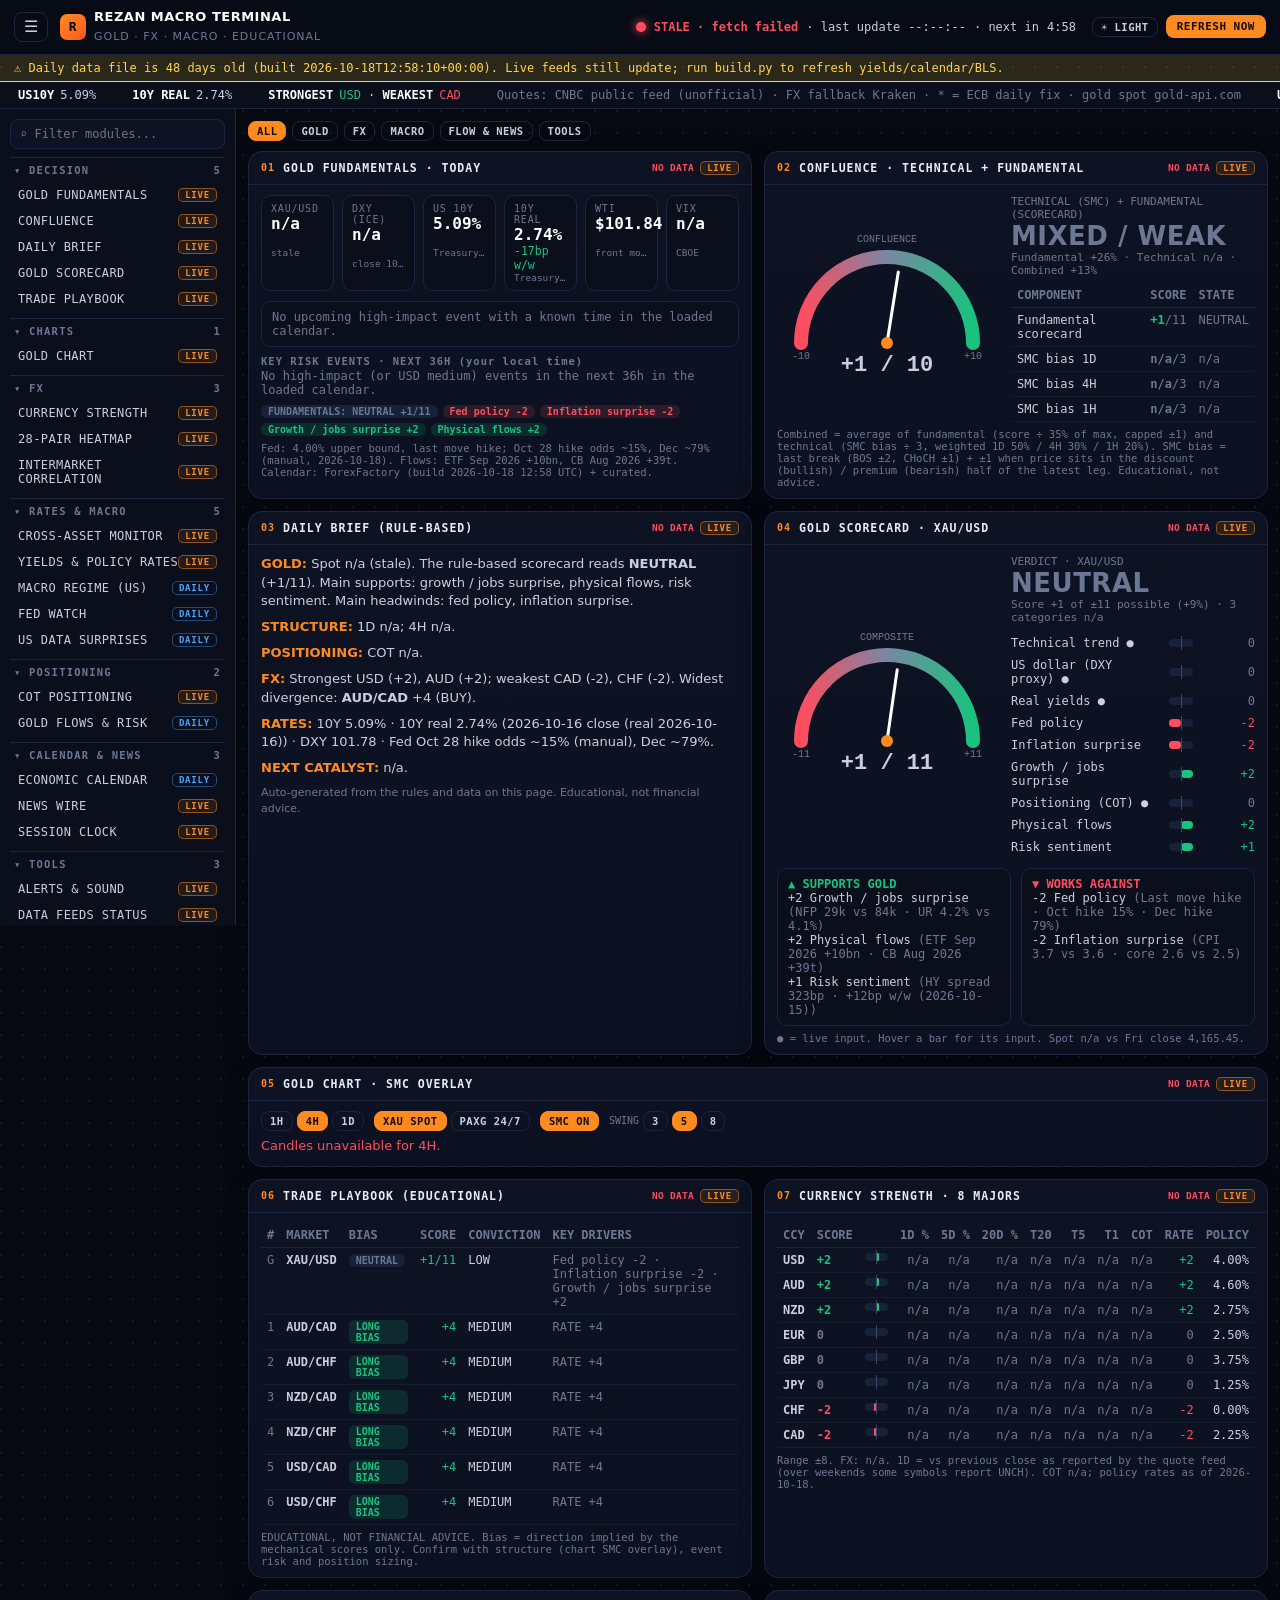
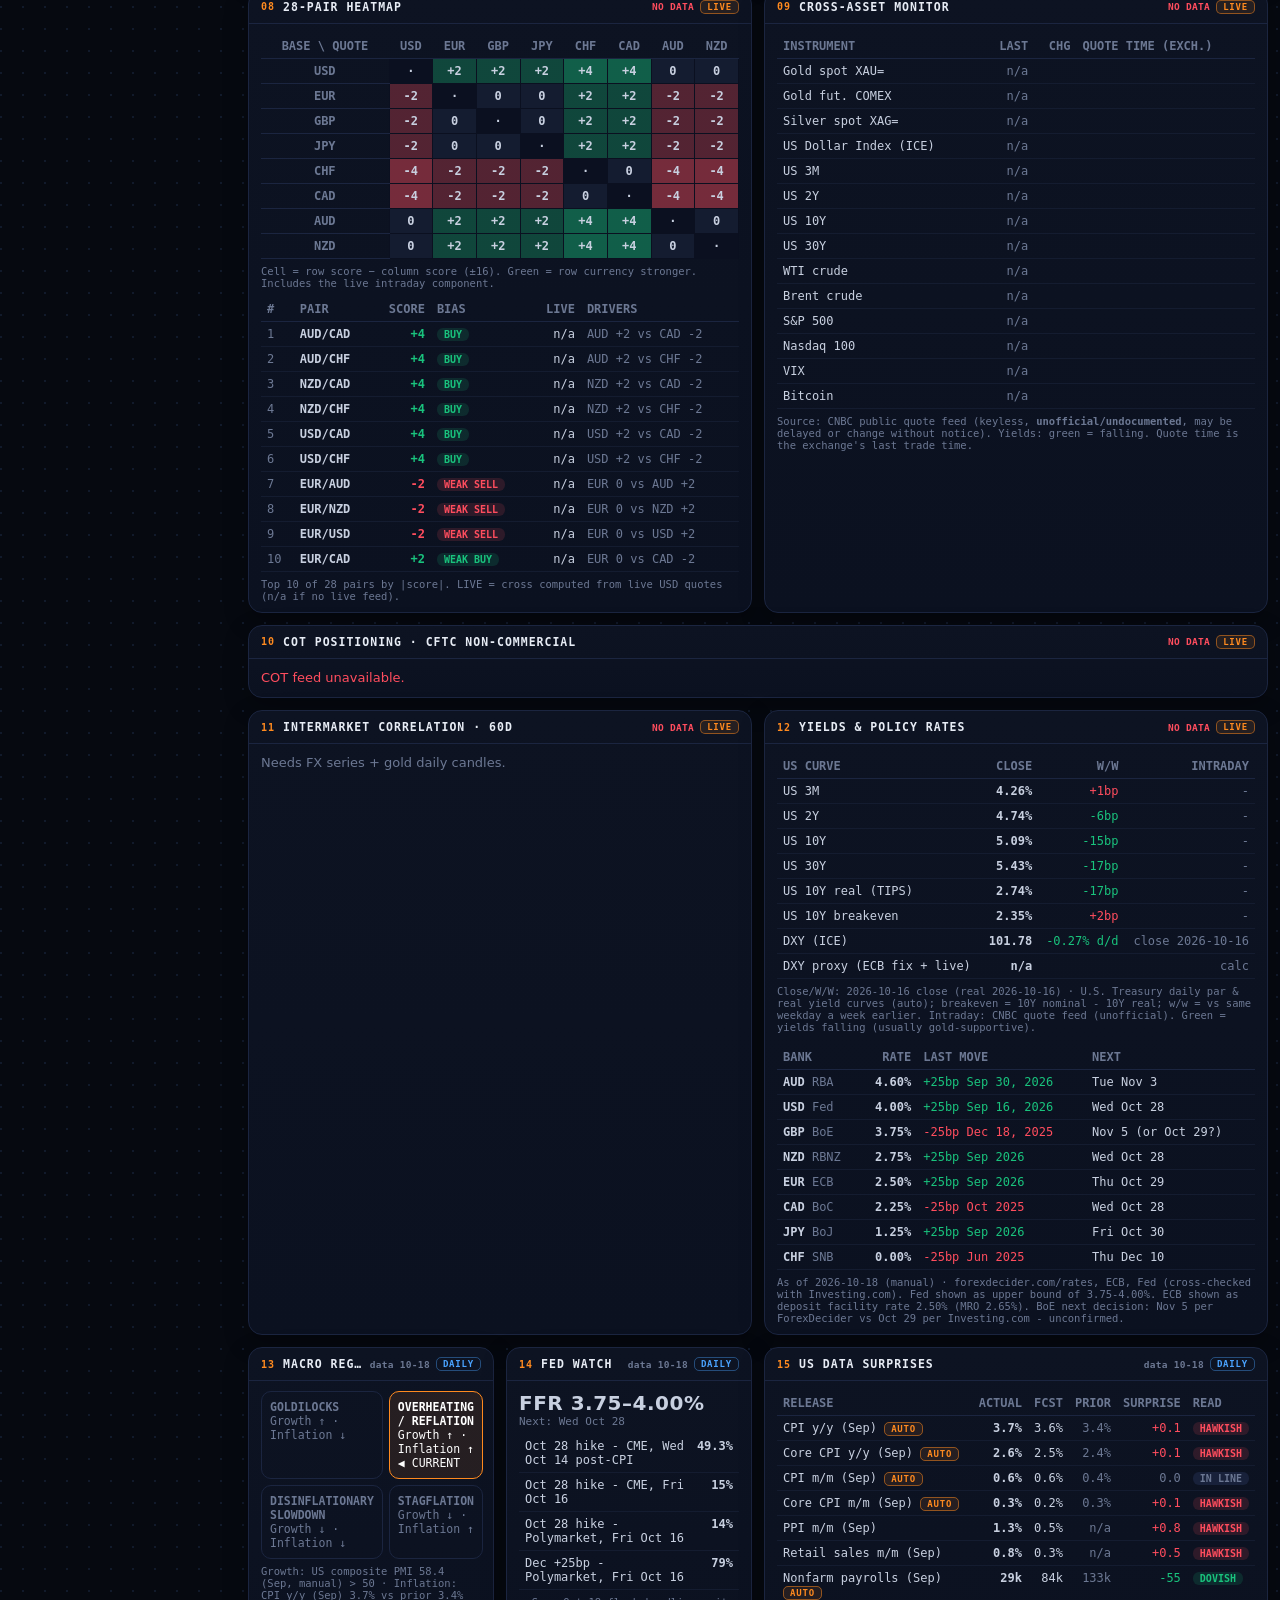
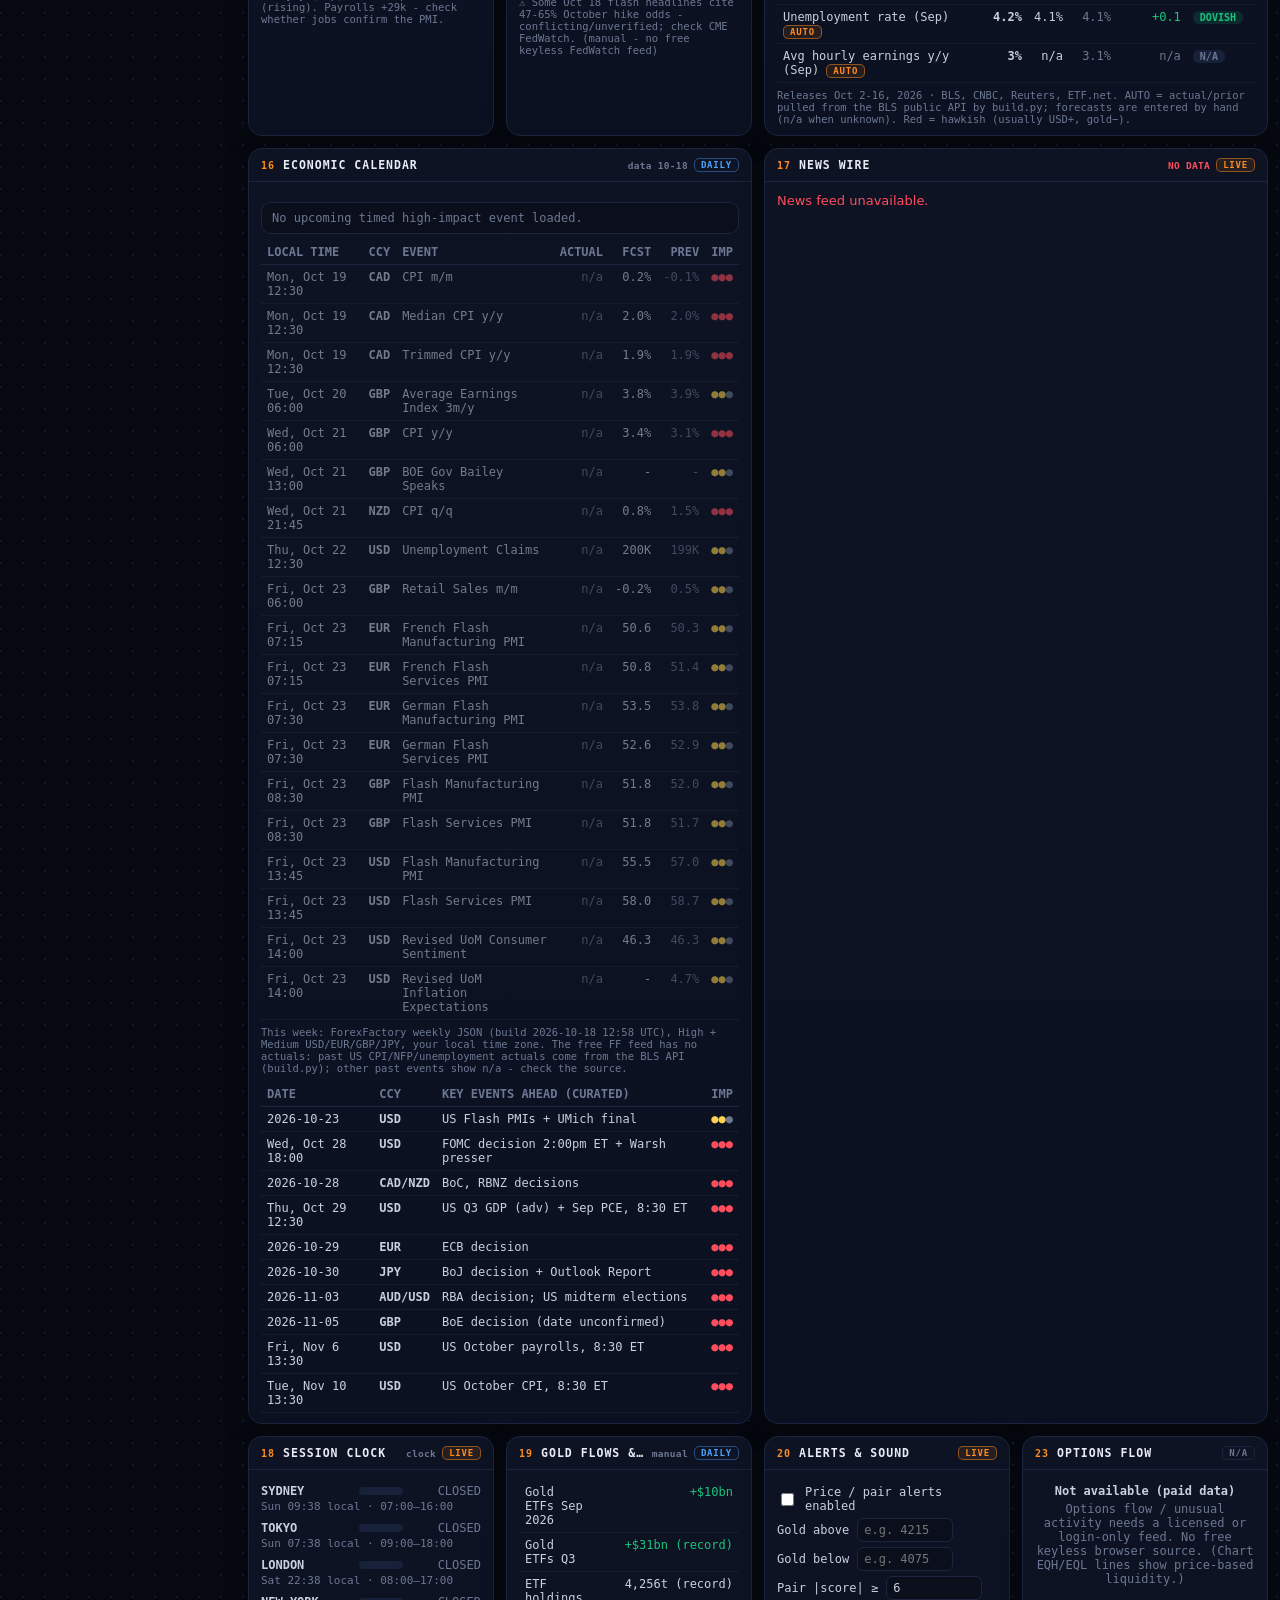
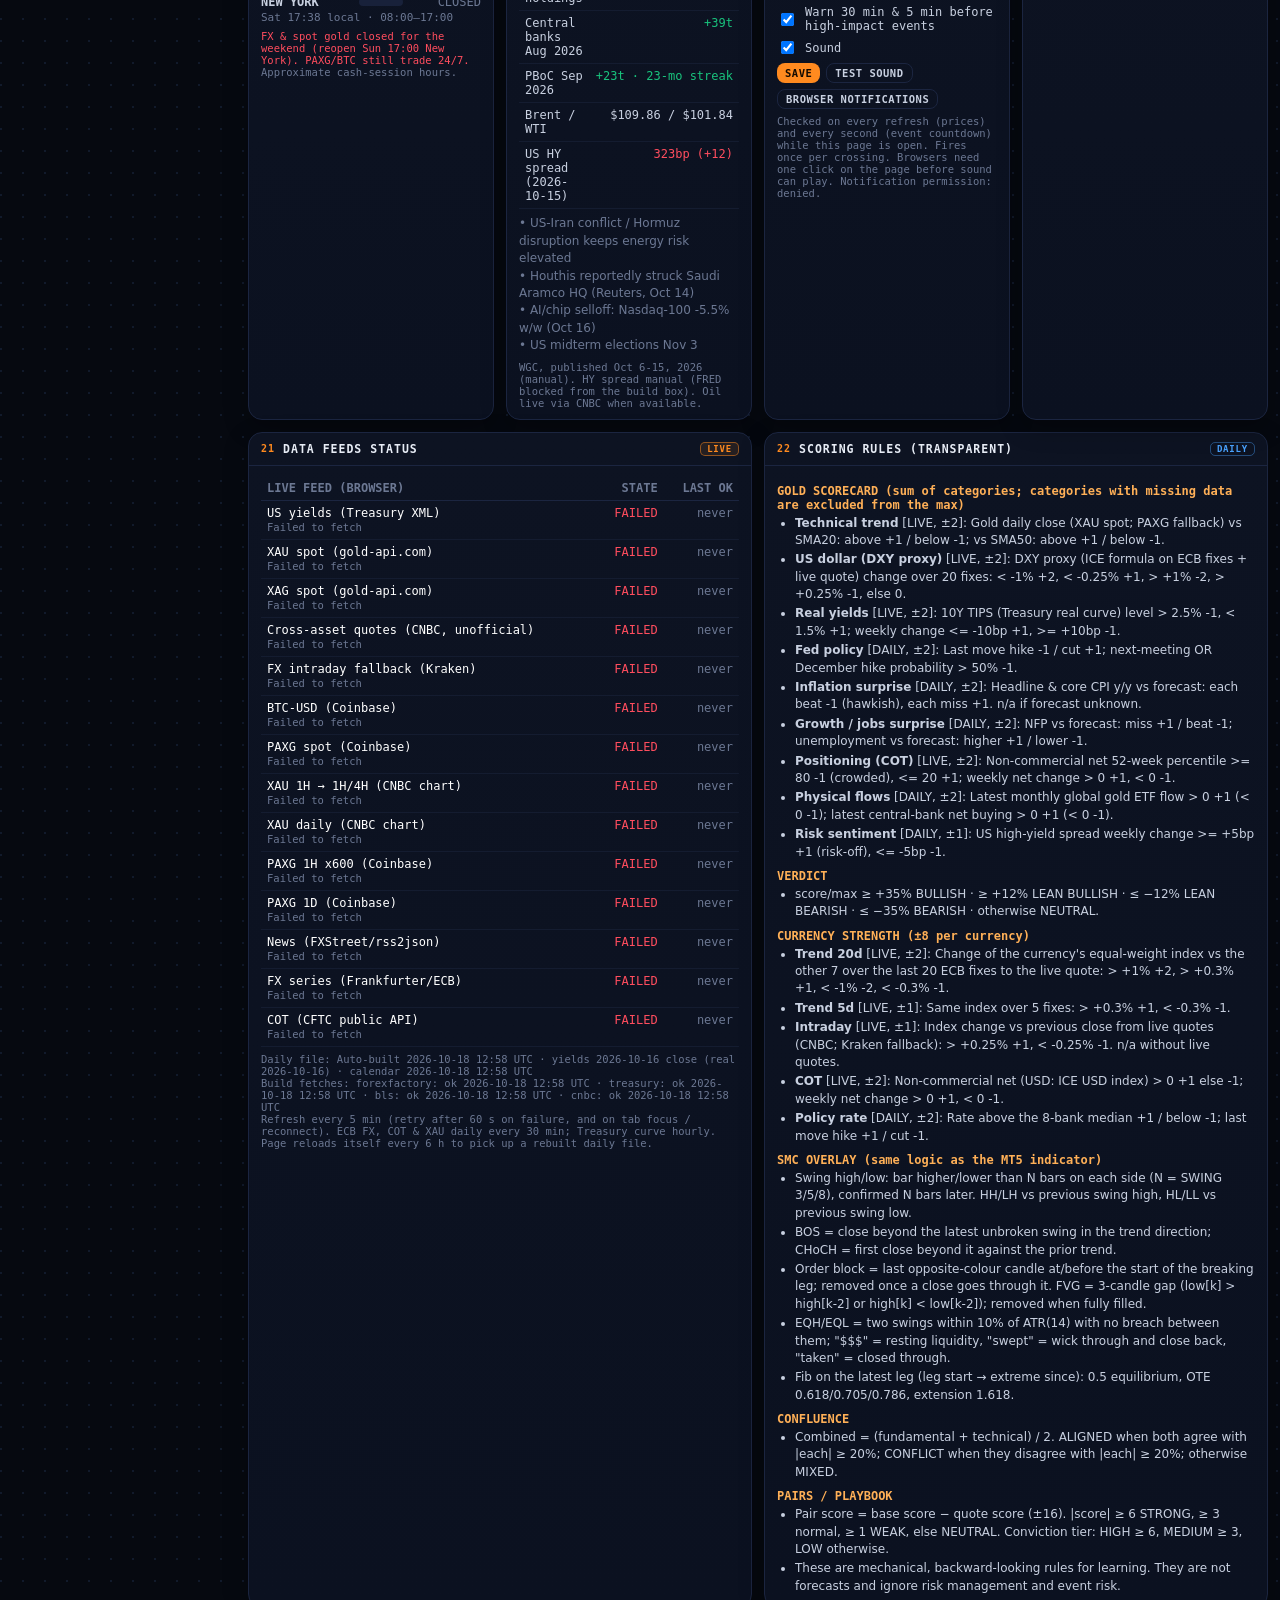
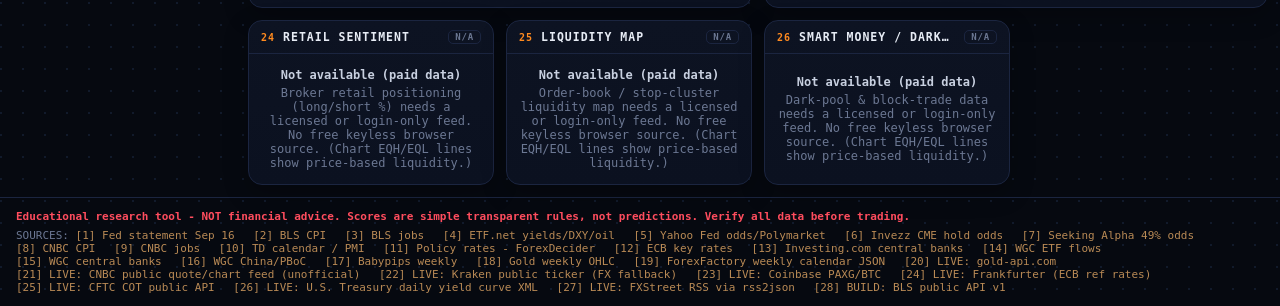
==== index.html @ 28222a05 "Add Rezan Macro Terminal and fix the Pages workflow. Publish the static dashboard and the daily rebu" ====
<!doctype html><html lang="en"><head><meta charset="utf-8"><meta name="viewport" content="width=device-width,initial-scale=1">
<title>Rezan Macro Terminal</title><style>:root{--topbg:rgba(8,12,22,.96);--line:#141c30;--mid:#3a4766;--cell:#141c30;--cell0:#0b1020;--hi:#fff;--hd:#e7ecf5;--pnb:#0b1120;--trk:#18213a;--needle:#fff;--grid:#111a2b;--bg:#060910;--bg2:#0a0f1b;--pn:#0d1322;--pn2:#111a2c;--bd:#1b2540;--tx:#c8d0e0;--dim:#6c7893;--or:#ff8a1f;--or2:#ffb057;--gr:#19c37d;--rd:#ff4d5e;--yl:#ffd34d;--bl:#4aa3ff;--mono:"JetBrains Mono","DejaVu Sans Mono",Consolas,monospace;--sans:Inter,"Segoe UI","DejaVu Sans",Arial,sans-serif}
*{box-sizing:border-box}html{background:#060910}html:has(body.theme-light){background:#eef1f6}html,body{margin:0;background:var(--bg);color:var(--tx);font:13px/1.45 var(--sans)}
body{background-image:radial-gradient(circle at 1px 1px,var(--grid) 1px,transparent 0);background-size:22px 22px}
a{color:var(--or2)}
.mono,.num{font-family:var(--mono)} .up{color:var(--gr)} .dn{color:var(--rd)} .fl{color:var(--dim)} .dim{color:var(--dim)} .or{color:var(--or)} .yl{color:var(--yl)}
/* header */
.top{position:sticky;top:0;z-index:30;display:flex;align-items:center;gap:12px;padding:8px 14px;background:var(--topbg);border-bottom:1px solid var(--bd);backdrop-filter:blur(6px)}
.burger{background:none;border:1px solid var(--bd);color:var(--tx);border-radius:8px;width:34px;height:30px;cursor:pointer;font-size:16px}
.logo{display:flex;align-items:center;gap:8px;font-weight:700;letter-spacing:.5px;color:var(--hi);white-space:nowrap}
.logo .mk{width:26px;height:26px;border-radius:7px;background:linear-gradient(135deg,var(--or),#ff5a1f);display:grid;place-items:center;color:#0a0a0a;font:800 13px var(--mono)}
.logo small{color:var(--dim);font-weight:500;font-size:11px;letter-spacing:1px}
.status{margin-left:auto;display:flex;align-items:center;gap:8px;font:12px var(--mono);color:var(--tx);flex-wrap:wrap;justify-content:flex-end}
.light{width:10px;height:10px;border-radius:50%;background:#555;display:inline-block}
.light.ok{background:var(--gr);box-shadow:0 0 10px var(--gr)} .light.warn{background:var(--yl);box-shadow:0 0 10px var(--yl)} .light.bad{background:var(--rd);box-shadow:0 0 10px var(--rd)}
#livestate.stale{color:var(--rd);font-weight:700}
.btn{background:var(--or);color:#140a00;border:0;border-radius:8px;padding:5px 11px;font:700 11px var(--mono);cursor:pointer;letter-spacing:.5px}
.btn.ghost{background:transparent;color:var(--tx);border:1px solid var(--bd)} .btn.sm{padding:3px 8px;font-size:10.5px}
.btn.on{background:var(--or);color:#140a00;border-color:var(--or)}
/* ticker */
.ticker{overflow:hidden;border-bottom:1px solid var(--bd);background:var(--bg2);white-space:nowrap}
.track{display:inline-block;padding:6px 0;animation:scroll 60s linear infinite;font:12px var(--mono)} .ticker:hover .track{animation-play-state:paused}
.tk{display:inline-block;margin:0 18px}.tk b{color:var(--hi);margin-right:6px}
@keyframes scroll{from{transform:translateX(0)}to{transform:translateX(-50%)}}
/* shell */
.shell{display:flex;min-height:calc(100vh - 90px)}
aside{width:236px;flex:0 0 236px;background:var(--bg2);border-right:1px solid var(--bd);padding:10px;position:sticky;top:84px;height:calc(100vh - 84px);overflow:auto;transition:margin .2s}
body.side-off aside{margin-left:-236px}
.filter{width:100%;background:var(--pn);border:1px solid var(--bd);border-radius:8px;color:var(--tx);padding:7px 9px;font:12px var(--mono);margin-bottom:8px}
.grp{margin-bottom:6px} .grp>.gh{display:flex;justify-content:space-between;cursor:pointer;color:var(--dim);font:600 10.5px var(--mono);letter-spacing:1.2px;padding:6px 4px;border-top:1px solid var(--bd);user-select:none}
.grp.closed .items{display:none} .grp .gh .car{transition:transform .2s} .grp.closed .gh .car{transform:rotate(-90deg)}
.it{display:flex;align-items:center;justify-content:space-between;padding:6px 8px;border-radius:8px;color:var(--tx);text-decoration:none;font:12px var(--mono);letter-spacing:.4px}
.it:hover{background:var(--pn2)} .it.act{background:rgba(255,138,31,.12);color:var(--or2);box-shadow:inset 2px 0 0 var(--or)}
.tag{white-space:nowrap;font:700 9px var(--mono);padding:1px 6px;border-radius:5px;letter-spacing:.8px}
.tag.live{color:var(--or);border:1px solid rgba(255,138,31,.5);background:rgba(255,138,31,.1)} .tag.daily{color:var(--bl);border:1px solid rgba(74,163,255,.4)} .tag.na{color:var(--dim);border:1px solid var(--bd)}
main{flex:1;min-width:0;padding:12px}
.tabs{display:flex;gap:6px;margin-bottom:10px;flex-wrap:wrap}
.grid{display:grid;grid-template-columns:repeat(4,minmax(0,1fr));gap:12px;grid-auto-flow:row dense}
.s2{grid-column:span 2}.s3{grid-column:span 3}.s4{grid-column:span 4}
.card{background:linear-gradient(180deg,var(--pn),var(--pnb));border:1px solid var(--bd);border-radius:14px;overflow:hidden;min-width:0;box-shadow:0 8px 24px rgba(0,0,0,.25)}
.card.hide{display:none} .card.flash{box-shadow:0 0 0 1px var(--or)}
.ch{display:flex;align-items:center;gap:8px;padding:9px 12px;border-bottom:1px solid var(--bd);font:700 11.5px var(--mono);letter-spacing:1px;color:var(--hd)}
.ch .num0{color:var(--or);font-size:10px} .ch .r{margin-left:auto;display:flex;gap:6px;align-items:center}
.cb{padding:10px 12px} .scroll{overflow-x:auto}
.asof{font:10.5px var(--mono);color:var(--dim);margin-top:6px}
table{border-collapse:collapse;width:100%;font:12px var(--mono)} th{color:var(--dim);font-weight:600;text-align:left;padding:5px 6px;border-bottom:1px solid var(--bd);white-space:nowrap}
td{padding:5px 6px;border-bottom:1px solid var(--line);white-space:normal;vertical-align:top} td.r,th.r{text-align:right;white-space:nowrap} .hm td{white-space:nowrap}
/* scorecard */
.sc{display:grid;grid-template-columns:220px 1fr;gap:14px;align-items:center}
.verdict{font:800 26px var(--sans);letter-spacing:.5px} .vsub{font:11px var(--mono);color:var(--dim)}
.bars .row{display:grid;grid-template-columns:150px 1fr 54px;gap:8px;align-items:center;padding:4px 0;font:12px var(--mono)}
.bar{position:relative;height:8px;background:var(--trk);border-radius:6px} .bar i{position:absolute;top:0;height:100%;border-radius:6px} .bar:after{content:"";position:absolute;left:50%;top:-3px;bottom:-3px;width:1px;background:var(--mid)}
.sw{display:grid;grid-template-columns:1fr 1fr;gap:10px;margin-top:10px} .sw>div{background:var(--bg2);border:1px solid var(--bd);border-radius:10px;padding:8px 10px;font:12px var(--mono)}
.pill{display:inline-block;padding:1px 7px;border-radius:6px;font:700 10px var(--mono)} .pill.up{background:rgba(25,195,125,.14)} .pill.dn{background:rgba(255,77,94,.14)} .pill.fl{background:var(--trk)}
/* heatmap */
.hm td{text-align:center;padding:5px 4px;font-weight:700;border:1px solid var(--cell0)} .hm th{text-align:center}
/* cot */
.cots{display:grid;grid-template-columns:repeat(5,minmax(0,1fr));gap:10px}
.cot{background:var(--bg2);border:1px solid var(--bd);border-radius:12px;padding:9px 10px;font:12px var(--mono)} .cot .nm{display:flex;justify-content:space-between;color:var(--hi);font-weight:700}
.cot .big{font:800 19px var(--mono);margin:3px 0} .lb{height:6px;background:var(--rd);border-radius:5px;overflow:hidden;margin:5px 0} .lb i{display:block;height:100%;background:var(--gr)}
/* sessions */
.ses{display:grid;grid-template-columns:90px 1fr 70px;gap:8px;align-items:center;font:12px var(--mono);padding:4px 0}
.ses .pb{height:8px;background:var(--trk);border-radius:5px;overflow:hidden}.ses .pb i{display:block;height:100%;background:var(--or)}
/* regime */
.quad{display:grid;grid-template-columns:1fr 1fr;gap:6px} .quad div{border:1px solid var(--bd);border-radius:10px;padding:8px;font:11.5px var(--mono);color:var(--dim);min-height:58px} .quad div.on{border-color:var(--or);color:var(--hi);background:rgba(255,138,31,.1)}
.news a{color:var(--tx);text-decoration:none} .news .n{padding:6px 0;border-bottom:1px solid var(--line);font-size:12.5px} .news .t{font:10.5px var(--mono);color:var(--dim);margin-right:6px}
.nabox{display:grid;place-items:center;min-height:110px;text-align:center;color:var(--dim);font:12px var(--mono)} .nabox b{color:var(--tx);display:block;margin-bottom:4px}
.brief p{margin:0 0 7px} .rules h4{margin:8px 0 3px;color:var(--or2);font:700 12px var(--mono)} .rules li{margin:2px 0} .rules ul{margin:0;padding-left:18px;font-size:12px}
.al label{display:flex;align-items:center;gap:8px;margin:5px 0;font:12px var(--mono)} .al input[type=number]{width:96px;background:var(--bg2);border:1px solid var(--bd);color:var(--tx);border-radius:6px;padding:4px 6px;font:12px var(--mono)}
.toast{position:fixed;right:16px;bottom:16px;z-index:50;background:var(--pn2);border:1px solid var(--or);color:var(--hi);padding:10px 14px;border-radius:10px;font:12px var(--mono);max-width:340px;box-shadow:0 10px 30px rgba(0,0,0,.5)}
.chart svg{display:block;width:100%;height:auto}
footer{border-top:1px solid var(--bd);padding:12px 16px;font:11px var(--mono);color:var(--dim)} footer .disc{color:var(--rd);font-weight:700;margin-bottom:6px} footer a{color:#b98a55;text-decoration:none;margin-right:12px;white-space:nowrap;display:inline-block}
.feeds td:first-child{color:var(--hi)}
/* light theme */
body.theme-light{--bg:#eef1f6;--bg2:#e4e8f0;--pn:#ffffff;--pn2:#eef2f8;--pnb:#f6f8fb;--bd:#cfd6e3;--tx:#1d2433;--dim:#5d6a82;--line:#e1e6ee;--mid:#9aa5ba;--cell:#e9edf3;--cell0:#f3f5f9;--hi:#0b1220;--hd:#141b2b;--trk:#dde3ec;--needle:#1d2433;--grid:#dde2ea;--topbg:rgba(250,251,253,.96);--gr:#0f9d63;--rd:#d93649;--yl:#a57900;--or2:#c35f00}
body.theme-light .card{box-shadow:0 4px 14px rgba(20,30,60,.08)} body.theme-light .logo{color:#0b1220} body.theme-light .hm td{color:#0b1220}
/* v2 components */
.banner{display:none;background:rgba(255,211,77,.15);border-bottom:1px solid var(--yl);color:var(--yl);font:12px var(--mono);padding:6px 14px}
.fr{font:600 9.5px var(--mono);color:var(--dim);white-space:nowrap;letter-spacing:.3px} .fr.stale{color:var(--rd)}
.ch .ttl{min-width:0;overflow:hidden;text-overflow:ellipsis;white-space:nowrap}
.nexthi{font:11px var(--mono);color:var(--dim);white-space:nowrap} .nexthi b{color:var(--tx)} .nexthi.soon,.nexthi.soon b{color:var(--rd);animation:blink 1s steps(2) infinite}
@keyframes blink{50%{opacity:.45}}
.tiles{display:grid;grid-template-columns:repeat(6,minmax(0,1fr));gap:8px}
.tile{background:var(--bg2);border:1px solid var(--bd);border-radius:10px;padding:7px 9px;font:11.5px var(--mono);min-width:0} .tile .tn{color:var(--dim);font-size:10px;letter-spacing:.8px} .tile .tv{font:800 16px var(--mono);color:var(--hi);white-space:nowrap} .tile .ts{color:var(--dim);font-size:9.5px;white-space:nowrap;overflow:hidden;text-overflow:ellipsis}
.cd{display:flex;flex-wrap:wrap;align-items:center;gap:8px;margin:10px 0 6px;padding:8px 10px;border:1px solid var(--bd);border-radius:10px;font:12px var(--mono);background:var(--bg2)} .cd .cdv{margin-left:auto;font:800 18px var(--mono);color:var(--or)}
.cd.soon{border-color:var(--rd);background:rgba(255,77,94,.12)} .cd.soon .cdv{color:var(--rd);animation:blink 1s steps(2) infinite}
tr.soonrow td{background:rgba(255,77,94,.14)}
.sub{font:700 10.5px var(--mono);color:var(--dim);letter-spacing:1px;margin:8px 0 2px}
.fv{margin-top:8px;display:flex;flex-wrap:wrap;gap:5px}
.ctl{display:flex;flex-wrap:wrap;gap:10px;margin-bottom:6px;align-items:center} .grp2{display:inline-flex;gap:4px;align-items:center;font:10px var(--mono)}
.smcsum{display:flex;flex-wrap:wrap;gap:6px 16px;margin-top:6px;font:11.5px var(--mono)}
@media (max-width:1250px){.grid{grid-template-columns:repeat(2,minmax(0,1fr))}.s3,.s4{grid-column:span 2}.cots{grid-template-columns:repeat(3,minmax(0,1fr))}.tiles{grid-template-columns:repeat(3,minmax(0,1fr))}}
@media (max-width:760px){
  .grid{grid-template-columns:1fr}.s2,.s3,.s4{grid-column:span 1}
  aside{position:fixed;left:0;top:0;height:100vh;z-index:40;margin-left:-260px;box-shadow:10px 0 30px rgba(0,0,0,.6)} body.side-on aside{margin-left:0}
  body.side-off aside{margin-left:-260px}
  .sc{grid-template-columns:1fr}.bars .row{grid-template-columns:110px 1fr 44px}.sw{grid-template-columns:1fr}
  .cots{grid-template-columns:repeat(2,minmax(0,1fr))} .status .lbl{display:none} .logo small{display:none}
  .tiles{grid-template-columns:repeat(2,minmax(0,1fr))} .nexthi{width:100%;order:9} .cd .cdv{margin-left:0}
  .top{flex-wrap:wrap;gap:8px} .status{width:100%;justify-content:flex-start}
  main{padding:8px}
}
</style></head><body>
<header class="top">
  <button class="burger" id="burger" title="Toggle modules">☰</button>
  <div class="logo"><span class="mk">R</span><span>REZAN MACRO TERMINAL<br><small>GOLD · FX · MACRO · EDUCATIONAL</small></span></div>
  <div class="status"><span id="light" class="light"></span><b id="livestate">LOADING</b>
    <span class="lbl">· last update</span> <span id="lastupd">--:--:--</span> <span class="lbl">· next in</span> <span id="nextin">-:--</span>
    <span id="nexthi" class="nexthi"></span>
    <button class="btn ghost sm" id="themebtn">☀ LIGHT</button><button class="btn" id="refbtn">REFRESH NOW</button></div>
</header>
<div class="banner" id="banner"></div>
<div class="ticker"><div class="track" id="tickTrack"><span class="tk dim">Loading live quotes...</span></div></div>
<div class="shell">
  <aside id="side"><input class="filter" id="filter" placeholder="⌕ Filter modules..."><div id="nav"></div></aside>
  <main>
    <div class="tabs" id="tabs"></div>
    <div class="grid" id="grid"></div>
  </main>
</div>
<footer><div class="disc" id="disc"></div><div id="srcs"></div></footer>
<script>const DATA={"meta": {"name": "Rezan Macro Terminal", "asof": "Auto-built 2026-10-18 12:58 UTC \u00b7 yields 2026-10-16 close (real 2026-10-16) \u00b7 calendar 2026-10-18 12:58 UTC", "disclaimer": "Educational research tool - NOT financial advice. Scores are simple transparent rules, not predictions. Verify all data before trading.", "built_at": "2026-10-18T12:58:10+00:00"}, "gold_static": {"fri_close": 4165.45, "week_high": 4215.14, "week_low": 4075.05, "ath": 5595.47, "ath_date": "2026-01-29", "levels": [["Resistance (analyst-cited)", "4,217-4,233"], ["Week high", "4,215.14"], ["Week low", "4,075.05"], ["Pivot (analyst-cited)", "4,000"]]}, "us_rates": {"asof": "2026-10-16 close (real 2026-10-16)", "source": "U.S. Treasury daily par & real yield curves (auto); breakeven = 10Y nominal - 10Y real; w/w = vs same weekday a week earlier", "rows": [{"name": "US 3M", "value": 4.26, "chg_bp": 1}, {"name": "US 2Y", "value": 4.74, "chg_bp": -6}, {"name": "US 10Y", "value": 5.09, "chg_bp": -15}, {"name": "US 30Y", "value": 5.43, "chg_bp": -17}, {"name": "US 10Y real (TIPS)", "value": 2.74, "chg_bp": -17}, {"name": "US 10Y breakeven", "value": 2.35, "chg_bp": 2}], "dxy_actual": {"value": 101.78, "chg_pct_d": -0.27, "asof": "2026-10-16", "source": "CNBC quote feed (unofficial)"}}, "policy": {"asof": "2026-10-18", "source": "forexdecider.com/rates, ECB, Fed (cross-checked with Investing.com)", "note": "Fed shown as upper bound of 3.75-4.00%. ECB shown as deposit facility rate 2.50% (MRO 2.65%). BoE next decision: Nov 5 per ForexDecider vs Oct 29 per Investing.com - unconfirmed.", "banks": [{"ccy": "USD", "bank": "Fed", "rate": 4.0, "last": "+25bp Sep 16, 2026", "last_dir": 1, "next": "Wed Oct 28"}, {"ccy": "EUR", "bank": "ECB", "rate": 2.5, "last": "+25bp Sep 2026", "last_dir": 1, "next": "Thu Oct 29"}, {"ccy": "GBP", "bank": "BoE", "rate": 3.75, "last": "-25bp Dec 18, 2025", "last_dir": -1, "next": "Nov 5 (or Oct 29?)"}, {"ccy": "JPY", "bank": "BoJ", "rate": 1.25, "last": "+25bp Sep 2026", "last_dir": 1, "next": "Fri Oct 30"}, {"ccy": "CHF", "bank": "SNB", "rate": 0.0, "last": "-25bp Jun 2025", "last_dir": -1, "next": "Thu Dec 10"}, {"ccy": "CAD", "bank": "BoC", "rate": 2.25, "last": "-25bp Oct 2025", "last_dir": -1, "next": "Wed Oct 28"}, {"ccy": "AUD", "bank": "RBA", "rate": 4.6, "last": "+25bp Sep 30, 2026", "last_dir": 1, "next": "Tue Nov 3"}, {"ccy": "NZD", "bank": "RBNZ", "rate": 2.75, "last": "+25bp Sep 2026", "last_dir": 1, "next": "Wed Oct 28"}]}, "fed": {"last_move_dir": 1, "odds": [{"label": "Oct 28 hike - CME, Wed Oct 14 post-CPI", "value": 49.3}, {"label": "Oct 28 hike - CME, Fri Oct 16", "value": 15}, {"label": "Oct 28 hike - Polymarket, Fri Oct 16", "value": 14}, {"label": "Dec +25bp - Polymarket, Fri Oct 16", "value": 79}], "next_hike_prob": 15, "dec_hike_prob": 79, "note": "Some Oct 18 flash headlines cite 47-65% October hike odds - conflicting/unverified; check CME FedWatch."}, "us_data": {"asof": "Releases Oct 2-16, 2026", "source": "BLS, CNBC, Reuters, ETF.net", "rows": [{"name": "CPI y/y (Sep)", "actual": 3.7, "forecast": 3.6, "prior": 3.4, "unit": "%", "hawk_if_higher": true, "src": "BLS API (auto)", "period": "2026-09"}, {"name": "Core CPI y/y (Sep)", "actual": 2.6, "forecast": 2.5, "prior": 2.4, "unit": "%", "hawk_if_higher": true, "src": "BLS API (auto)", "period": "2026-09"}, {"name": "CPI m/m (Sep)", "actual": 0.6, "forecast": 0.6, "prior": 0.4, "unit": "%", "hawk_if_higher": true, "src": "BLS API (auto)", "period": "2026-09"}, {"name": "Core CPI m/m (Sep)", "actual": 0.3, "forecast": 0.2, "prior": 0.3, "unit": "%", "hawk_if_higher": true, "src": "BLS API (auto)", "period": "2026-09"}, {"name": "PPI m/m (Sep)", "actual": 1.3, "forecast": 0.5, "prior": null, "unit": "%", "hawk_if_higher": true}, {"name": "Retail sales m/m (Sep)", "actual": 0.8, "forecast": 0.3, "prior": null, "unit": "%", "hawk_if_higher": true}, {"name": "Nonfarm payrolls (Sep)", "actual": 29, "forecast": 84, "prior": 133, "unit": "k", "hawk_if_higher": true, "src": "BLS API (auto)", "period": "2026-09"}, {"name": "Unemployment rate (Sep)", "actual": 4.2, "forecast": 4.1, "prior": 4.1, "unit": "%", "hawk_if_higher": false, "src": "BLS API (auto)", "period": "2026-09"}, {"name": "Avg hourly earnings y/y (Sep)", "actual": 3.0, "forecast": null, "prior": 3.1, "unit": "%", "hawk_if_higher": true, "src": "BLS API (auto)", "period": "2026-09"}], "pmi_composite": {"value": 58.4, "period": "Sep", "source": "S&P Global via TD Economics"}}, "flows": {"asof": "WGC, published Oct 6-15, 2026", "etf_month_usd_bn": 10, "etf_month": "Sep 2026", "etf_q3_usd_bn": 31, "etf_holdings_t": 4256, "cb_net_t": 39, "cb_month": "Aug 2026", "pboc_t": 23, "pboc_month": "Sep 2026", "pboc_streak_m": 23}, "risk": {"hy_spread_bp": 323, "hy_chg_bp": 12, "asof": "2026-10-15", "brent": 109.86, "wti": 101.84, "oil_asof": "2026-10-17 (CNBC, front-month futures)", "headlines": ["US-Iran conflict / Hormuz disruption keeps energy risk elevated", "Houthis reportedly struck Saudi Aramco HQ (Reuters, Oct 14)", "AI/chip selloff: Nasdaq-100 -5.5% w/w (Oct 16)", "US midterm elections Nov 3"]}, "curated_calendar": [{"date": "2026-10-23", "ev": "US Flash PMIs + UMich final", "ccy": "USD", "imp": "Medium"}, {"date": "2026-10-28", "ev": "FOMC decision 2:00pm ET + Warsh presser", "ccy": "USD", "imp": "High", "at": "2026-10-28T14:00:00-04:00"}, {"date": "2026-10-28", "ev": "BoC, RBNZ decisions", "ccy": "CAD/NZD", "imp": "High"}, {"date": "2026-10-29", "ev": "US Q3 GDP (adv) + Sep PCE, 8:30 ET", "ccy": "USD", "imp": "High", "at": "2026-10-29T08:30:00-04:00"}, {"date": "2026-10-29", "ev": "ECB decision", "ccy": "EUR", "imp": "High"}, {"date": "2026-10-30", "ev": "BoJ decision + Outlook Report", "ccy": "JPY", "imp": "High"}, {"date": "2026-11-03", "ev": "RBA decision; US midterm elections", "ccy": "AUD/USD", "imp": "High"}, {"date": "2026-11-05", "ev": "BoE decision (date unconfirmed)", "ccy": "GBP", "imp": "High"}, {"date": "2026-11-06", "ev": "US October payrolls, 8:30 ET", "ccy": "USD", "imp": "High", "at": "2026-11-06T08:30:00-05:00"}, {"date": "2026-11-10", "ev": "US October CPI, 8:30 ET", "ccy": "USD", "imp": "High", "at": "2026-11-10T08:30:00-05:00"}], "ff_calendar": {"fetched_at": "2026-10-18 12:58 UTC", "source": "https://nfs.faireconomy.media/ff_calendar_thisweek.json", "events": [{"title": "IMF Meetings", "country": "All", "date": "2026-10-18T10:15:00-04:00", "impact": "Low", "forecast": "", "previous": ""}, {"title": "BusinessNZ Services Index", "country": "NZD", "date": "2026-10-18T17:30:00-04:00", "impact": "Low", "forecast": "", "previous": "51.2"}, {"title": "Trade Balance", "country": "NZD", "date": "2026-10-18T17:45:00-04:00", "impact": "Low", "forecast": "-775M", "previous": "-1349M"}, {"title": "Rightmove HPI m/m", "country": "GBP", "date": "2026-10-18T19:01:00-04:00", "impact": "Low", "forecast": "", "previous": "0.7%"}, {"title": "RBA Assist Gov Kent Speaks", "country": "AUD", "date": "2026-10-18T19:05:00-04:00", "impact": "Low", "forecast": "", "previous": ""}, {"title": "New Home Prices m/m", "country": "CNY", "date": "2026-10-18T21:30:00-04:00", "impact": "Low", "forecast": "", "previous": "-0.17%"}, {"title": "Fixed Asset Investment ytd/y", "country": "CNY", "date": "2026-10-18T22:00:00-04:00", "impact": "Low", "forecast": "-7.3%", "previous": "-7.2%"}, {"title": "GDP q/y", "country": "CNY", "date": "2026-10-18T22:00:00-04:00", "impact": "Low", "forecast": "4.4%", "previous": "4.3%"}, {"title": "Industrial Production y/y", "country": "CNY", "date": "2026-10-18T22:00:00-04:00", "impact": "Low", "forecast": "5.4%", "previous": "5.2%"}, {"title": "NBS Press Conference", "country": "CNY", "date": "2026-10-18T22:00:00-04:00", "impact": "Low", "forecast": "", "previous": ""}, {"title": "Retail Sales y/y", "country": "CNY", "date": "2026-10-18T22:00:00-04:00", "impact": "Low", "forecast": "0.5%", "previous": "0.4%"}, {"title": "Unemployment Rate", "country": "CNY", "date": "2026-10-18T22:00:00-04:00", "impact": "Low", "forecast": "5.3%", "previous": "5.3%"}, {"title": "Tertiary Industry Activity m/m", "country": "JPY", "date": "2026-10-19T00:30:00-04:00", "impact": "Low", "forecast": "-0.3%", "previous": "0.4%"}, {"title": "Foreign Direct Investment ytd/y", "country": "CNY", "date": "2026-10-19T02:02:00-04:00", "impact": "Low", "forecast": "", "previous": "-5.3%"}, {"title": "CPI m/m", "country": "CAD", "date": "2026-10-19T08:30:00-04:00", "impact": "High", "forecast": "0.2%", "previous": "-0.1%"}, {"title": "Median CPI y/y", "country": "CAD", "date": "2026-10-19T08:30:00-04:00", "impact": "High", "forecast": "2.0%", "previous": "2.0%"}, {"title": "Trimmed CPI y/y", "country": "CAD", "date": "2026-10-19T08:30:00-04:00", "impact": "High", "forecast": "1.9%", "previous": "1.9%"}, {"title": "Common CPI y/y", "country": "CAD", "date": "2026-10-19T08:30:00-04:00", "impact": "Medium", "forecast": "2.6%", "previous": "2.6%"}, {"title": "Core CPI m/m", "country": "CAD", "date": "2026-10-19T08:30:00-04:00", "impact": "Low", "forecast": "", "previous": "0.1%"}, {"title": "NAHB Housing Market Index", "country": "USD", "date": "2026-10-19T10:00:00-04:00", "impact": "Low", "forecast": "31", "previous": "32"}, {"title": "BOC Business Outlook Survey", "country": "CAD", "date": "2026-10-19T11:30:00-04:00", "impact": "Low", "forecast": "", "previous": ""}, {"title": "1-y Loan Prime Rate", "country": "CNY", "date": "2026-10-19T21:00:00-04:00", "impact": "Low", "forecast": "3.00%", "previous": "3.00%"}, {"title": "5-y Loan Prime Rate", "country": "CNY", "date": "2026-10-19T21:00:00-04:00", "impact": "Low", "forecast": "3.50%", "previous": "3.50%"}, {"title": "German PPI m/m", "country": "EUR", "date": "2026-10-20T02:00:00-04:00", "impact": "Low", "forecast": "1.5%", "previous": "1.1%"}, {"title": "Average Earnings Index 3m/y", "country": "GBP", "date": "2026-10-20T02:00:00-04:00", "impact": "Medium", "forecast": "3.8%", "previous": "3.9%"}, {"title": "Claimant Count Change", "country": "GBP", "date": "2026-10-20T02:00:00-04:00", "impact": "Low", "forecast": "19.4K", "previous": "27.8K"}, {"title": "Unemployment Rate", "country": "GBP", "date": "2026-10-20T02:00:00-04:00", "impact": "Low", "forecast": "4.9%", "previous": "4.9%"}, {"title": "Current Account", "country": "EUR", "date": "2026-10-20T04:00:00-04:00", "impact": "Low", "forecast": "29.2B", "previous": "27.6B"}, {"title": "German ZEW Economic Sentiment", "country": "EUR", "date": "2026-10-20T05:00:00-04:00", "impact": "Low", "forecast": "30.2", "previous": "34.7"}, {"title": "ZEW Economic Sentiment", "country": "EUR", "date": "2026-10-20T05:00:00-04:00", "impact": "Low", "forecast": "23.6", "previous": "25.8"}, {"title": "10-y Bond Auction", "country": "GBP", "date": "2026-10-20T05:33:00-04:00", "impact": "Low", "forecast": "", "previous": "5.38|3.3"}, {"title": "ADP Weekly Employment Change", "country": "USD", "date": "2026-10-20T08:15:00-04:00", "impact": "Low", "forecast": "", "previous": "24.8K"}, {"title": "Building Permits", "country": "USD", "date": "2026-10-20T08:30:00-04:00", "impact": "Low", "forecast": "1.39M", "previous": "1.39M"}, {"title": "Housing Starts", "country": "USD", "date": "2026-10-20T08:30:00-04:00", "impact": "Low", "forecast": "1.30M", "previous": "1.28M"}, {"title": "Pending Home Sales m/m", "country": "USD", "date": "2026-10-20T10:00:00-04:00", "impact": "Low", "forecast": "-0.4%", "previous": "0.3%"}, {"title": "GDT Price Index", "country": "NZD", "date": "2026-10-20T10:50:00-04:00", "impact": "Low", "forecast": "", "previous": "1.2%"}, {"title": "MPC Member Greene Speaks", "country": "GBP", "date": "2026-10-20T13:00:00-04:00", "impact": "Low", "forecast": "", "previous": ""}, {"title": "API Weekly Statistical Bulletin", "country": "USD", "date": "2026-10-20T16:30:00-04:00", "impact": "Low", "forecast": "", "previous": ""}, {"title": "RBA Deputy Gov Hauser Speaks", "country": "AUD", "date": "2026-10-20T18:30:00-04:00", "impact": "Low", "forecast": "", "previous": ""}, {"title": "Trade Balance", "country": "JPY", "date": "2026-10-20T19:50:00-04:00", "impact": "Low", "forecast": "-0.21T", "previous": "-0.84T"}, {"title": "Credit Card Spending y/y", "country": "NZD", "date": "2026-10-20T22:00:00-04:00", "impact": "Low", "forecast": "", "previous": "3.5%"}, {"title": "CPI y/y", "country": "GBP", "date": "2026-10-21T02:00:00-04:00", "impact": "High", "forecast": "3.4%", "previous": "3.1%"}, {"title": "Core CPI y/y", "country": "GBP", "date": "2026-10-21T02:00:00-04:00", "impact": "Low", "forecast": "2.8%", "previous": "2.6%"}, {"title": "PPI Input m/m", "country": "GBP", "date": "2026-10-21T02:00:00-04:00", "impact": "Low", "forecast": "1.3%", "previous": "0.3%"}, {"title": "PPI Output m/m", "country": "GBP", "date": "2026-10-21T02:00:00-04:00", "impact": "Low", "forecast": "0.7%", "previous": "0.7%"}, {"title": "Public Sector Net Borrowing", "country": "GBP", "date": "2026-10-21T02:00:00-04:00", "impact": "Low", "forecast": "23.9B", "previous": "18.3B"}, {"title": "RPI y/y", "country": "GBP", "date": "2026-10-21T02:00:00-04:00", "impact": "Low", "forecast": "3.9%", "previous": "3.4%"}, {"title": "German Buba President Nagel Speaks", "country": "EUR", "date": "2026-10-21T03:15:00-04:00", "impact": "Low", "forecast": "", "previous": ""}, {"title": "HPI y/y", "country": "GBP", "date": "2026-10-21T04:30:00-04:00", "impact": "Low", "forecast": "1.7%", "previous": "1.4%"}, {"title": "German Buba Monthly Report", "country": "EUR", "date": "2026-10-21T06:00:00-04:00", "impact": "Low", "forecast": "", "previous": ""}, {"title": "BOE Gov Bailey Speaks", "country": "GBP", "date": "2026-10-21T09:00:00-04:00", "impact": "Medium", "forecast": "", "previous": ""}, {"title": "Crude Oil Inventories", "country": "USD", "date": "2026-10-21T10:30:00-04:00", "impact": "Low", "forecast": "", "previous": "-8.6M"}, {"title": "CPI q/q", "country": "NZD", "date": "2026-10-21T17:45:00-04:00", "impact": "High", "forecast": "0.8%", "previous": "1.5%"}, {"title": "Summary of Monetary Policy Discussions", "country": "CHF", "date": "2026-10-22T03:30:00-04:00", "impact": "Low", "forecast": "", "previous": ""}, {"title": "CBI Industrial Order Expectations", "country": "GBP", "date": "2026-10-22T06:00:00-04:00", "impact": "Low", "forecast": "-20", "previous": "-9"}, {"title": "IPPI m/m", "country": "CAD", "date": "2026-10-22T08:30:00-04:00", "impact": "Low", "forecast": "0.7%", "previous": "1.3%"}, {"title": "NHPI m/m", "country": "CAD", "date": "2026-10-22T08:30:00-04:00", "impact": "Low", "forecast": "-0.1%", "previous": "-0.1%"}, {"title": "RMPI m/m", "country": "CAD", "date": "2026-10-22T08:30:00-04:00", "impact": "Low", "forecast": "0.1%", "previous": "3.1%"}, {"title": "Unemployment Claims", "country": "USD", "date": "2026-10-22T08:30:00-04:00", "impact": "Medium", "forecast": "200K", "previous": "199K"}, {"title": "Consumer Confidence", "country": "EUR", "date": "2026-10-22T10:00:00-04:00", "impact": "Low", "forecast": "-17", "previous": "-17"}, {"title": "CB Leading Index m/m", "country": "USD", "date": "2026-10-22T10:00:00-04:00", "impact": "Low", "forecast": "-0.2%", "previous": "-0.1%"}, {"title": "Natural Gas Storage", "country": "USD", "date": "2026-10-22T10:30:00-04:00", "impact": "Low", "forecast": "", "previous": "67B"}, {"title": "Flash Manufacturing PMI", "country": "AUD", "date": "2026-10-22T18:00:00-04:00", "impact": "Low", "forecast": "", "previous": "49.3"}, {"title": "Flash Services PMI", "country": "AUD", "date": "2026-10-22T18:00:00-04:00", "impact": "Low", "forecast": "", "previous": "51.4"}, {"title": "GfK Consumer Confidence", "country": "GBP", "date": "2026-10-22T19:01:00-04:00", "impact": "Low", "forecast": "-14", "previous": "-13"}, {"title": "National Core CPI y/y", "country": "JPY", "date": "2026-10-22T19:30:00-04:00", "impact": "Low", "forecast": "2.1%", "previous": "1.7%"}, {"title": "Flash Manufacturing PMI", "country": "JPY", "date": "2026-10-22T20:30:00-04:00", "impact": "Low", "forecast": "54.5", "previous": "54.1"}, {"title": "Retail Sales m/m", "country": "GBP", "date": "2026-10-23T02:00:00-04:00", "impact": "Medium", "forecast": "-0.2%", "previous": "0.5%"}, {"title": "French Flash Manufacturing PMI", "country": "EUR", "date": "2026-10-23T03:15:00-04:00", "impact": "Medium", "forecast": "50.6", "previous": "50.3"}, {"title": "French Flash Services PMI", "country": "EUR", "date": "2026-10-23T03:15:00-04:00", "impact": "Medium", "forecast": "50.8", "previous": "51.4"}, {"title": "German Flash Manufacturing PMI", "country": "EUR", "date": "2026-10-23T03:30:00-04:00", "impact": "Medium", "forecast": "53.5", "previous": "53.8"}, {"title": "German Flash Services PMI", "country": "EUR", "date": "2026-10-23T03:30:00-04:00", "impact": "Medium", "forecast": "52.6", "previous": "52.9"}, {"title": "Flash Manufacturing PMI", "country": "EUR", "date": "2026-10-23T04:00:00-04:00", "impact": "Low", "forecast": "52.7", "previous": "52.7"}, {"title": "Flash Services PMI", "country": "EUR", "date": "2026-10-23T04:00:00-04:00", "impact": "Low", "forecast": "52.6", "previous": "53.0"}, {"title": "Flash Manufacturing PMI", "country": "GBP", "date": "2026-10-23T04:30:00-04:00", "impact": "Medium", "forecast": "51.8", "previous": "52.0"}, {"title": "Flash Services PMI", "country": "GBP", "date": "2026-10-23T04:30:00-04:00", "impact": "Medium", "forecast": "51.8", "previous": "51.7"}, {"title": "Core Retail Sales m/m", "country": "CAD", "date": "2026-10-23T08:30:00-04:00", "impact": "Low", "forecast": "1.1%", "previous": "-0.7%"}, {"title": "Retail Sales m/m", "country": "CAD", "date": "2026-10-23T08:30:00-04:00", "impact": "Low", "forecast": "1.3%", "previous": "-0.7%"}, {"title": "Belgian NBB Business Climate", "country": "EUR", "date": "2026-10-23T09:00:00-04:00", "impact": "Low", "forecast": "-11.5", "previous": "-12.1"}, {"title": "Flash Manufacturing PMI", "country": "USD", "date": "2026-10-23T09:45:00-04:00", "impact": "Medium", "forecast": "55.5", "previous": "57.0"}, {"title": "Flash Services PMI", "country": "USD", "date": "2026-10-23T09:45:00-04:00", "impact": "Medium", "forecast": "58.0", "previous": "58.7"}, {"title": "Revised UoM Consumer Sentiment", "country": "USD", "date": "2026-10-23T10:00:00-04:00", "impact": "Medium", "forecast": "46.3", "previous": "46.3"}, {"title": "Revised UoM Inflation Expectations", "country": "USD", "date": "2026-10-23T10:00:00-04:00", "impact": "Medium", "forecast": "", "previous": "4.7%"}, {"title": "Daylight Saving Time Shift", "country": "CHF", "date": "2026-10-24T21:00:00-04:00", "impact": "Holiday", "forecast": "", "previous": ""}, {"title": "Daylight Saving Time Shift", "country": "EUR", "date": "2026-10-24T21:00:00-04:00", "impact": "Holiday", "forecast": "", "previous": ""}, {"title": "Daylight Saving Time Shift", "country": "GBP", "date": "2026-10-24T21:00:00-04:00", "impact": "Holiday", "forecast": "", "previous": ""}]}, "live_sources": {"gold": "https://api.gold-api.com/price/XAU", "silver": "https://api.gold-api.com/price/XAG", "paxg_spot": "https://api.coinbase.com/v2/prices/PAXG-USD/spot", "paxg_candles": "https://api.exchange.coinbase.com/products/PAXG-USD/candles", "fx_series": "https://api.frankfurter.dev/v1/", "fx_fallback": "https://open.er-api.com/v6/latest/USD", "cot": "https://publicreporting.cftc.gov/resource/6dca-aqww.json", "news": "https://api.rss2json.com/v1/api.json?rss_url=https%3A%2F%2Fwww.fxstreet.com%2Frss%2Fnews", "cnbc_quote": "https://quote.cnbc.com/quote-html-webservice/restQuote/symbolType/symbol", "cnbc_chart": "https://ts-api.cnbc.com/harmony/app/charts/", "kraken": "https://api.kraken.com/0/public/Ticker", "btc": "https://api.exchange.coinbase.com/products/BTC-USD/ticker", "treasury": "https://home.treasury.gov/resource-center/data-chart-center/interest-rates/pages/xml"}, "sources": [["Fed statement Sep 16", "https://www.federalreserve.gov/newsevents/pressreleases/monetary20260916a.htm"], ["BLS CPI", "https://www.bls.gov/news.release/cpi.nr0.htm"], ["BLS jobs", "https://www.bls.gov/news.release/empsit.nr0.htm"], ["ETF.net yields/DXY/oil", "https://etf.net/news/10-year-yield-falls-despite-inflation-2026-10-17"], ["Yahoo Fed odds/Polymarket", "https://finance.yahoo.com/economy/policy/articles/october-rate-hike-odds-collapse-131124137.html"], ["Invezz CME hold odds", "https://invezz.com/news/2026/10/16/fed-rate-hold-odds-jump-to-85-even-as-warsh-offers-no-clues-on-policy-path/"], ["Seeking Alpha 49% odds", "https://seekingalpha.com/news/4652903-october-rate-hike-probability-pops-to-49-now-a-coin-flip-chance-after-cpi-data"], ["CNBC CPI", "https://www.cnbc.com/2026/10/14/cpi-inflation-report-september-2026.html"], ["CNBC jobs", "https://www.cnbc.com/2026/10/02/jobs-report-september-2026.html"], ["TD calendar / PMI", "https://economics.td.com/domains/economics.td.com/documents/reports/bottom-line/tables/2026-10-16/upcoming.htm"], ["Policy rates - ForexDecider", "https://forexdecider.com/rates"], ["ECB key rates", "https://www.ecb.europa.eu/stats/policy_and_exchange_rates/key_ecb_interest_rates/html/index.en.html"], ["Investing.com central banks", "https://uk.investing.com/central-banks/"], ["WGC ETF flows", "https://www.gold.org/goldhub/research/gold-etfs-holdings-and-flows/2026/10"], ["WGC central banks", "https://www.gold.org/goldhub/research/central-banks"], ["WGC China/PBoC", "https://www.gold.org/goldhub/gold-focus/2026/10/china-gold-market-update-q3-ends-strong-official-gold-buying"], ["Babypips weekly", "https://www.babypips.com/analysis/financial-forex-market-weekly-recap-october-16-2026"], ["Gold weekly OHLC", "https://goldprice.dev/blog/gold-weekly-2026-10-16"], ["ForexFactory weekly calendar JSON", "https://nfs.faireconomy.media/ff_calendar_thisweek.json"], ["LIVE: gold-api.com", "https://api.gold-api.com/price/XAU"], ["LIVE: CNBC public quote/chart feed (unofficial)", "https://www.cnbc.com/quotes/XAU="], ["LIVE: Kraken public ticker (FX fallback)", "https://docs.kraken.com/api/docs/rest-api/get-ticker-information"], ["LIVE: Coinbase PAXG/BTC", "https://api.exchange.coinbase.com/products/PAXG-USD/candles"], ["LIVE: Frankfurter (ECB ref rates)", "https://api.frankfurter.dev/"], ["LIVE: CFTC COT public API", "https://publicreporting.cftc.gov/resource/6dca-aqww.json"], ["LIVE: U.S. Treasury daily yield curve XML", "https://home.treasury.gov/treasury-daily-interest-rate-xml-feed"], ["LIVE: FXStreet RSS via rss2json", "https://www.fxstreet.com/rss/news"], ["BUILD: BLS public API v1", "https://www.bls.gov/developers/"]], "auto": {"failures": [], "forexfactory": {"ok": true, "at": "2026-10-18 12:58 UTC", "info": "86 events"}, "treasury": {"ok": true, "at": "2026-10-18 12:58 UTC", "info": "10Y 5.09 real 2.74 as of 2026-10-16"}, "bls": {"ok": true, "at": "2026-10-18 12:58 UTC", "info": "CPI (2026, 9) y/y 3.7 \u00b7 NFP (2026, 9) 29k"}, "cnbc": {"ok": true, "at": "2026-10-18 12:58 UTC", "info": "DXY 101.779 Brent 109.86 WTI 101.84"}, "manual": {"policy": {"asof": "2026-10-18", "age_days": 0}, "flows": {"asof": null}, "risk_hy": {"asof": "2026-10-15", "age_days": 3}, "fed": {"asof": "2026-10-18", "age_days": 0}}}, "us_actuals": {"source": "BLS public API v1", "fetched_at": "2026-10-18 12:58 UTC", "items": [{"re": "^CPI y/y", "v": "3.7%", "period": "2026-09"}, {"re": "^Core CPI y/y", "v": "2.6%", "period": "2026-09"}, {"re": "^CPI m/m", "v": "0.6%", "period": "2026-09"}, {"re": "^Core CPI m/m", "v": "0.3%", "period": "2026-09"}, {"re": "^Non-Farm Employment Change", "v": "29K", "period": "2026-09"}, {"re": "^Unemployment Rate", "v": "4.2%", "period": "2026-09"}]}};</script>
<script>/* Rezan Macro Terminal v2 - client app. Static/daily data from DATA (data.json, rebuilt by build.py); live data from keyless CORS APIs.
   Nothing here is invented: if a feed fails the last good value is kept and marked stale, or "n/a" is shown. */
(function () {
"use strict";
const D = DATA, SRC = D.live_sources, INTERVAL = 300000;
const CCYS = ["USD", "EUR", "GBP", "JPY", "CHF", "CAD", "AUD", "NZD"];
const PRIORITY = ["EUR", "GBP", "AUD", "NZD", "USD", "CAD", "CHF", "JPY"]; // market convention for base currency
const COT_CODES = { XAU: "088691", XAG: "084691", USD: "098662", EUR: "099741", GBP: "096742", JPY: "097741", CHF: "092741", CAD: "090741", AUD: "232741", NZD: "112741" };
const COT_NAMES = { XAU: "GOLD (COMEX)", XAG: "SILVER (COMEX)", USD: "USD INDEX (ICE)", EUR: "EURO FX", GBP: "BRITISH POUND", JPY: "JAPANESE YEN", CHF: "SWISS FRANC", CAD: "CANADIAN DOLLAR", AUD: "AUSTRALIAN DOLLAR", NZD: "NZ DOLLAR" };
const CNBC_SYMS = ["XAU=", "XAG=", "@GC.1", ".DXY", "US3M", "US2Y", "US10Y", "US30Y", "@CL.1", "@LCO.1", ".SPX", ".NDX", ".VIX", "EUR=", "GBP=", "JPY=", "CHF=", "CAD=", "AUD=", "NZD=", "SEK=", "BTC.CB="];
// CNBC FX symbols: EUR=,GBP=,AUD=,NZD= are XXX/USD; JPY=,CHF=,CAD=,SEK= are USD/XXX
const FXMAP = { EUR: ["EUR=", 1], GBP: ["GBP=", 1], AUD: ["AUD=", 1], NZD: ["NZD=", 1], JPY: ["JPY=", 0], CHF: ["CHF=", 0], CAD: ["CAD=", 0], SEK: ["SEK=", 0] };
const KRMAP = { ZEURZUSD: ["EUR", 1], ZGBPZUSD: ["GBP", 1], AUDUSD: ["AUD", 1], ZUSDZJPY: ["JPY", 0], ZUSDZCAD: ["CAD", 0], USDCHF: ["CHF", 0] };

const $ = (id) => document.getElementById(id);
const esc = (t) => String(t == null ? "" : t).replace(/[&<>"']/g, (c) => ({ "&": "&amp;", "<": "&lt;", ">": "&gt;", '"': "&quot;", "'": "&#39;" }[c]));
const pad = (n) => String(n).padStart(2, "0");
const hms = (d) => pad(d.getHours()) + ":" + pad(d.getMinutes()) + ":" + pad(d.getSeconds());
const hm = (d) => pad(d.getHours()) + ":" + pad(d.getMinutes());
const fx = (x, d = 2) => (x == null || !isFinite(x) ? "n/a" : Number(x).toLocaleString("en-US", { minimumFractionDigits: d, maximumFractionDigits: d }));
const sgn = (x, d = 2) => (x == null || !isFinite(x) ? "n/a" : (x > 0 ? "+" : "") + Number(x).toFixed(d));
const cls = (v) => (v > 0 ? "up" : v < 0 ? "dn" : "fl");
const clamp = (x, a, b) => Math.max(a, Math.min(b, x));
const isoDay = (d) => d.toISOString().slice(0, 10);
const num = (s) => { if (s == null) return null; if (String(s).trim() === "UNCH") return 0; const v = parseFloat(String(s).replace(/[,%+]/g, "")); return isFinite(v) ? v : null; };
const dur = (ms) => { const s = Math.max(0, Math.floor(ms / 1000)), d = Math.floor(s / 86400), h = Math.floor((s % 86400) / 3600), m = Math.floor((s % 3600) / 60);
  return d ? `${d}d ${pad(h)}h ${pad(m)}m` : `${pad(h)}:${pad(m)}:${pad(s % 60)}`; };

const st = { gold: null, silver: null, paxg: null, btc: null, q: null, kr: null, tsy: null, xau: { H: null, D: null }, px: { H: null, D: null },
  fx: null, fxLatest: null, cot: null, news: null, feeds: {}, tab: "all",
  chartTf: localStorage.getItem("rezan_tf") || "4H", chartSrc: localStorage.getItem("rezan_src") || "XAU", smcOn: localStorage.getItem("rezan_smc") !== "0", swingLen: +(localStorage.getItem("rezan_sl") || 5),
  last: {}, smc: {} };

/* ------------------------------------------------------------ module registry */
const MODULES = [
  { id: "fund", grp: "DECISION", title: "GOLD FUNDAMENTALS · TODAY", tag: "live", tabs: "gold macro", span: "s2", feeds: ["gold", "quotes", "tsy"] },
  { id: "conf", grp: "DECISION", title: "CONFLUENCE · TECHNICAL + FUNDAMENTAL", tag: "live", tabs: "gold", span: "s2", feeds: ["xauD", "xauH", "gold", "fx", "cot"] },
  { id: "brief", grp: "DECISION", title: "DAILY BRIEF (RULE-BASED)", tag: "live", tabs: "gold fx", span: "s2", feeds: ["gold", "quotes", "fx", "cot"] },
  { id: "score", grp: "DECISION", title: "GOLD SCORECARD · XAU/USD", tag: "live", tabs: "gold", span: "s2", feeds: ["xauD", "fx", "cot", "tsy"] },
  { id: "chart", grp: "CHARTS", title: "GOLD CHART · SMC OVERLAY", tag: "live", tabs: "gold", span: "s4", feeds: ["xauH", "xauD"] },
  { id: "playbook", grp: "DECISION", title: "TRADE PLAYBOOK (EDUCATIONAL)", tag: "live", tabs: "gold fx", span: "s2", feeds: ["fx", "quotes", "cot"] },
  { id: "strength", grp: "FX", title: "CURRENCY STRENGTH · 8 MAJORS", tag: "live", tabs: "fx", span: "s2", feeds: ["quotes", "fx", "cot"] },
  { id: "heatmap", grp: "FX", title: "28-PAIR HEATMAP", tag: "live", tabs: "fx", span: "s2", feeds: ["quotes", "fx", "cot"] },
  { id: "markets", grp: "RATES & MACRO", title: "CROSS-ASSET MONITOR", tag: "live", tabs: "macro gold fx", span: "s2", feeds: ["quotes", "btc"] },
  { id: "cot", grp: "POSITIONING", title: "COT POSITIONING · CFTC NON-COMMERCIAL", tag: "live", tabs: "gold fx flow", span: "s4", feeds: ["cot"] },
  { id: "corr", grp: "FX", title: "INTERMARKET CORRELATION · 60D", tag: "live", tabs: "gold fx", span: "s2", feeds: ["fx", "xauD"] },
  { id: "rates", grp: "RATES & MACRO", title: "YIELDS & POLICY RATES", tag: "live", tabs: "macro gold fx", span: "s2", feeds: ["tsy", "quotes"] },
  { id: "regime", grp: "RATES & MACRO", title: "MACRO REGIME (US)", tag: "daily", tabs: "macro gold", span: "", daily: () => (D.us_actuals ? "BLS " + D.us_actuals.fetched_at : D.us_data.asof) },
  { id: "fed", grp: "RATES & MACRO", title: "FED WATCH", tag: "daily", tabs: "macro gold", span: "", daily: () => D.policy.asof },
  { id: "surprise", grp: "RATES & MACRO", title: "US DATA SURPRISES", tag: "daily", tabs: "macro gold", span: "s2", daily: () => (D.us_actuals ? "BLS " + D.us_actuals.fetched_at : D.us_data.asof) },
  { id: "calendar", grp: "CALENDAR & NEWS", title: "ECONOMIC CALENDAR", tag: "daily", tabs: "macro fx gold", span: "s2", daily: () => "FF " + (D.ff_calendar.fetched_at || "n/a") },
  { id: "news", grp: "CALENDAR & NEWS", title: "NEWS WIRE", tag: "live", tabs: "flow gold fx", span: "s2", feeds: ["news"] },
  { id: "sessions", grp: "CALENDAR & NEWS", title: "SESSION CLOCK", tag: "live", tabs: "fx gold", span: "", clock: true },
  { id: "flows", grp: "POSITIONING", title: "GOLD FLOWS & RISK", tag: "daily", tabs: "gold flow", span: "", daily: () => D.flows.asof },
  { id: "alerts", grp: "TOOLS", title: "ALERTS & SOUND", tag: "live", tabs: "tools", span: "" },
  { id: "feeds", grp: "TOOLS", title: "DATA FEEDS STATUS", tag: "live", tabs: "tools", span: "s2" },
  { id: "rules", grp: "TOOLS", title: "SCORING RULES (TRANSPARENT)", tag: "daily", tabs: "tools gold fx", span: "s2" },
  { id: "na_options", grp: "NOT AVAILABLE", title: "OPTIONS FLOW", tag: "na", tabs: "flow", span: "" },
  { id: "na_retail", grp: "NOT AVAILABLE", title: "RETAIL SENTIMENT", tag: "na", tabs: "flow", span: "" },
  { id: "na_liq", grp: "NOT AVAILABLE", title: "LIQUIDITY MAP", tag: "na", tabs: "flow", span: "" },
  { id: "na_smart", grp: "NOT AVAILABLE", title: "SMART MONEY / DARK POOL", tag: "na", tabs: "flow", span: "" }
];
const TABS = [["all", "ALL"], ["gold", "GOLD"], ["fx", "FX"], ["macro", "MACRO"], ["flow", "FLOW & NEWS"], ["tools", "TOOLS"]];

function setTheme(t) { document.body.classList.toggle("theme-light", t === "light"); try { localStorage.setItem("rezan_theme", t); } catch (e) {} $("themebtn").textContent = t === "light" ? "☾ DARK" : "☀ LIGHT"; }
function buildShell() {
  $("disc").textContent = D.meta.disclaimer;
  $("srcs").innerHTML = "SOURCES: " + D.sources.map((s, i) => `<a href="${esc(s[1])}" target="_blank" rel="noopener">[${i + 1}] ${esc(s[0])}</a>`).join(" ");
  $("tabs").innerHTML = TABS.map(([k, v]) => `<button class="btn ghost sm ${k === "all" ? "on" : ""}" data-tab="${k}">${v}</button>`).join("");
  const groups = [...new Set(MODULES.map((m) => m.grp))];
  $("nav").innerHTML = groups.map((g) => {
    const items = MODULES.filter((m) => m.grp === g);
    return `<div class="grp"><div class="gh"><span><span class="car">▾</span> ${esc(g)}</span><span>${items.length}</span></div><div class="items">` +
      items.map((m) => `<a class="it" href="#m_${m.id}" data-id="${m.id}"><span>${esc(m.title.split(" · ")[0].replace(" (RULE-BASED)", "").replace(" (EDUCATIONAL)", "").replace(" (TRANSPARENT)", ""))}</span><span class="tag ${m.tag}">${m.tag === "na" ? "N/A" : m.tag.toUpperCase()}</span></a>`).join("") + "</div></div>";
  }).join("");
  $("grid").innerHTML = MODULES.map((m, i) => `<section class="card ${m.span}" id="m_${m.id}" data-tabs="${m.tabs}"><div class="ch"><span class="num0">${pad(i + 1)}</span><span class="ttl">${esc(m.title)}</span><span class="r"><span class="fr" id="f_${m.id}"></span><span class="tag ${m.tag}">${m.tag === "na" ? "N/A" : m.tag === "live" ? "LIVE" : "DAILY"}</span></span></div><div class="cb" id="b_${m.id}"><span class="dim">Loading...</span></div></section>`).join("");
  $("tabs").addEventListener("click", (e) => { const b = e.target.closest("button"); if (!b) return; st.tab = b.dataset.tab;
    [...$("tabs").children].forEach((x) => x.classList.toggle("on", x === b)); applyTab(); });
  $("nav").addEventListener("click", (e) => {
    const gh = e.target.closest(".gh"); if (gh) { gh.parentElement.classList.toggle("closed"); return; }
    const it = e.target.closest(".it"); if (!it) return; e.preventDefault();
    const card = $("m_" + it.dataset.id); card.classList.remove("hide");
    document.querySelectorAll(".it").forEach((x) => x.classList.toggle("act", x === it));
    card.scrollIntoView({ behavior: "smooth", block: "start" }); card.classList.add("flash"); setTimeout(() => card.classList.remove("flash"), 1200);
    if (window.innerWidth <= 760) document.body.classList.remove("side-on");
  });
  $("filter").addEventListener("input", () => { const q = $("filter").value.trim().toLowerCase();
    document.querySelectorAll(".it").forEach((it) => { it.style.display = !q || it.textContent.toLowerCase().includes(q) ? "" : "none"; });
    document.querySelectorAll(".grp").forEach((g) => { const any = [...g.querySelectorAll(".it")].some((i) => i.style.display !== "none"); g.style.display = any ? "" : "none"; if (q) g.classList.remove("closed"); });
  });
  $("burger").addEventListener("click", () => { if (window.innerWidth <= 760) document.body.classList.toggle("side-on"); else document.body.classList.toggle("side-off"); });
  $("refbtn").addEventListener("click", () => { refresh(true); schedule(); });
  $("themebtn").addEventListener("click", () => setTheme(document.body.classList.contains("theme-light") ? "dark" : "light"));
  setTheme(localStorage.getItem("rezan_theme") || "dark");
  // build-age banner: daily file older than 3 days
  const b = D.meta.built_at ? (Date.now() - Date.parse(D.meta.built_at)) / 864e5 : null;
  if (b != null && b > 3) { $("banner").innerHTML = `⚠ Daily data file is ${Math.floor(b)} days old (built ${esc(D.meta.built_at)}). Live feeds still update; run build.py to refresh yields/calendar/BLS.`; $("banner").style.display = "block"; }
}
function applyTab() { document.querySelectorAll(".card").forEach((c) => c.classList.toggle("hide", st.tab !== "all" && !c.dataset.tabs.split(" ").includes(st.tab))); }

/* ------------------------------------------------------------ fetch helpers */
async function getRaw(url, ms = 15000, asText = false) {
  const c = new AbortController(); const t = setTimeout(() => c.abort(), ms);
  try { const r = await fetch(url, { signal: c.signal, cache: "no-store" }); if (!r.ok) throw new Error("HTTP " + r.status); return asText ? await r.text() : await r.json(); }
  catch (e) { throw new Error(e.name === "AbortError" ? "timeout " + ms / 1000 + "s" : e.message); }
  finally { clearTimeout(t); }
}
const getJSON = (u, ms) => getRaw(u, ms, false);
function feed(key, label, ok, info) { const p = st.feeds[key] || {}; st.feeds[key] = { label, ok, info: info || "", at: new Date(), okAt: ok ? new Date() : p.okAt || null }; }

async function fGold() { const j = await getJSON(SRC.gold); if (!(j.price > 0)) throw new Error("bad price"); st.gold = { px: +j.price, at: j.updatedAt }; return "updated " + (j.updatedAtReadable || j.updatedAt || ""); }
async function fSilver() { const j = await getJSON(SRC.silver); if (!(j.price > 0)) throw new Error("bad price"); st.silver = { px: +j.price, at: j.updatedAt }; }
async function fPaxg() { const j = await getJSON(SRC.paxg_spot); const p = +j.data.amount; if (!(p > 0)) throw new Error("bad price"); st.paxg = p; }
async function fBtc() { const j = await getJSON(SRC.btc); const p = +j.price; if (!(p > 0)) throw new Error("bad price"); st.btc = { px: p, at: j.time }; }
async function fQuotes() {
  const u = SRC.cnbc_quote + "?symbols=" + encodeURIComponent(CNBC_SYMS.join("|")) + "&requestMethod=itv&noform=1&partnerId=2&fund=1&exthrs=1&output=json&events=1";
  const j = await getJSON(u); const arr = j && j.FormattedQuoteResult && j.FormattedQuoteResult.FormattedQuote;
  if (!Array.isArray(arr) || !arr.length) throw new Error("empty");
  const q = {}; arr.forEach((x) => { const last = num(x.last); if (last == null) return;
    const ch = num(x.change), chp = num(x.change_pct); q[x.symbol] = { last, ch, chp, prev: ch != null ? last - ch : null, time: x.last_time, name: x.name, status: x.curmktstatus }; });
  if (!q["XAU="] && !q[".DXY"]) throw new Error("no core symbols"); st.q = q; return `${Object.keys(q).length}/${CNBC_SYMS.length} symbols · unofficial feed`;
}
async function fKraken() {
  const j = await getJSON(SRC.kraken + "?pair=EURUSD,GBPUSD,USDJPY,USDCAD,AUDUSD,USDCHF"); if (j.error && j.error.length) throw new Error(j.error.join(","));
  const out = {}; Object.entries(j.result || {}).forEach(([k, v]) => { const m = KRMAP[k]; if (!m) return; const mid = (+v.a[0] + +v.b[0]) / 2, o = +v.o;
    out[m[0]] = { v: m[1] ? 1 / mid : mid, p: o > 0 ? (m[1] ? 1 / o : o) : null }; });
  if (Object.keys(out).length < 4) throw new Error("few pairs"); st.kr = { r: out, at: new Date() }; return Object.keys(out).length + " pairs intraday (no NZD)";
}
const pxBars = (j) => ((j && j.barData && j.barData.priceBars) || []).map((b) => ({ t: +b.tradeTimeinMills, o: +b.open, h: +b.high, l: +b.low, c: +b.close })).filter((b) => b.t && b.o > 0 && b.h > 0 && b.l > 0 && b.c > 0).sort((a, b) => a.t - b.t);
function agg(C, hours) { if (!C) return null; const out = [], ms = hours * 3600e3; let cur = null;
  C.forEach((k) => { const b = Math.floor(k.t / ms) * ms; if (!cur || cur.t !== b) { cur && out.push(cur); cur = { t: b, o: k.o, h: k.h, l: k.l, c: k.c }; } else { cur.h = Math.max(cur.h, k.h); cur.l = Math.min(cur.l, k.l); cur.c = k.c; } });
  cur && out.push(cur); return out; }
const cnbcTs = (d) => d.getUTCFullYear() + pad(d.getUTCMonth() + 1) + pad(d.getUTCDate()) + pad(d.getUTCHours()) + pad(d.getUTCMinutes()) + "00";
async function fXauH() { // 1H bars for ~60 days (zero-range weekend/closed ticks dropped); fallback: 5-day 5-min bars aggregated
  try { const u = `${SRC.cnbc_chart.replace("/charts/", "/bars/")}XAU=/1H/${cnbcTs(new Date(Date.now() - 60 * 864e5))}/${cnbcTs(new Date(Date.now() + 864e5))}/adjusted/UTC.json`;
    const C = pxBars(await getJSON(u)).filter((k) => k.h > k.l); if (C.length < 100) throw new Error("few 1H bars"); st.xau.H = C; return `${C.length} H1 bars (~60 days)`; }
  catch (e) { const C = pxBars(await getJSON(SRC.cnbc_chart + "5D.json?symbol=XAU=")).filter((k) => k.h > k.l); if (C.length < 50) throw new Error("few bars"); st.xau.H = agg(C, 1); return `${st.xau.H.length} H1 bars from 5-day 5-min data (1H history failed: ${e.message})`; } }
async function fXauD() { const C = pxBars(await getJSON(SRC.cnbc_chart + "1Y.json?symbol=XAU=")).filter((k) => k.h > k.l); if (C.length < 60) throw new Error("few bars"); st.xau.D = C; st.last.xauD = Date.now(); return `${C.length} daily bars`; }
async function coinbase(gran, start, end) { const q = "?granularity=" + gran + (start ? `&start=${new Date(start).toISOString()}&end=${new Date(end).toISOString()}` : "");
  const j = await getJSON(SRC.paxg_candles + q); if (!Array.isArray(j)) throw new Error("bad candles"); return j.map((r) => ({ t: r[0] * 1000, l: r[1], h: r[2], o: r[3], c: r[4] })); }
async function fPxH() { const now = Date.now(), h = 3600e3; const [a, b] = await Promise.all([coinbase(3600, now - 300 * h, now), coinbase(3600, now - 600 * h, now - 300 * h)]);
  const m = new Map(); [...b, ...a].forEach((k) => m.set(k.t, k)); st.px.H = [...m.values()].sort((x, y) => x.t - y.t); if (st.px.H.length < 50) throw new Error("few bars"); return st.px.H.length + " H1 bars (2 pages)"; }
async function fPxD() { st.px.D = (await coinbase(86400)).sort((a, b) => a.t - b.t); if (st.px.D.length < 50) throw new Error("few bars"); }
async function fFX() {
  const start = isoDay(new Date(Date.now() - 400 * 864e5));
  try {
    const j = await getJSON(`${SRC.fx_series}${start}..?base=USD&symbols=EUR,GBP,JPY,CHF,CAD,AUD,NZD,SEK,CNY`);
    const dates = Object.keys(j.rates).sort(); if (dates.length < 30) throw new Error("short series");
    st.fx = { dates, r: dates.map((d) => Object.assign({ USD: 1 }, j.rates[d])), src: "ECB reference rates (Frankfurter)" };
    st.last.fx = Date.now(); return "ECB series to " + dates[dates.length - 1];
  } catch (e) {
    const j = await getJSON(SRC.fx_fallback); st.fxLatest = Object.assign({ USD: 1 }, j.rates); return "fallback latest only (open.er-api)";
  }
}
async function fCOT() {
  const since = isoDay(new Date(Date.now() - 380 * 864e5));
  const codes = Object.values(COT_CODES).map((c) => `'${c}'`).join(",");
  const p = new URLSearchParams({
    "$select": "cftc_contract_market_code,report_date_as_yyyy_mm_dd,noncomm_positions_long_all,noncomm_positions_short_all,change_in_noncomm_long_all,change_in_noncomm_short_all,open_interest_all",
    "$where": `cftc_contract_market_code in(${codes}) AND report_date_as_yyyy_mm_dd >= '${since}T00:00:00.000'`,
    "$order": "report_date_as_yyyy_mm_dd ASC", "$limit": "2000" });
  const rows = await getJSON(SRC.cot + "?" + p.toString(), 20000);
  if (!Array.isArray(rows) || !rows.length) throw new Error("no COT rows");
  st.cot = rows; st.last.cot = Date.now(); return "report " + rows[rows.length - 1].report_date_as_yyyy_mm_dd.slice(0, 10);
}
async function fNews() { const j = await getJSON(SRC.news); if (j.status !== "ok") throw new Error("rss " + j.status); st.news = j.items || []; }
function tsyParse(xml, keys) { const out = []; (xml.match(/<m:properties>[\s\S]*?<\/m:properties>/g) || []).forEach((e) => { const r = {}; (e.match(/<d:\w+[^>]*>[^<]*</g) || []).forEach((f) => { const m = f.match(/<d:(\w+)[^>]*>([^<]*)</); r[m[1]] = m[2]; });
  if (r.NEW_DATE) out.push(r); }); return out.sort((a, b) => (a.NEW_DATE < b.NEW_DATE ? -1 : 1)); }
async function fTsy() {
  const now = new Date(), ym = (d) => d.getUTCFullYear() + pad(d.getUTCMonth() + 1), prev = new Date(Date.UTC(now.getUTCFullYear(), now.getUTCMonth(), 0));
  const one = async (kind, m) => tsyParse(await getRaw(`${SRC.treasury}?data=${kind}&field_tdr_date_value_month=${m}`, 45000, true));
  let [nom, real] = await Promise.all([one("daily_treasury_yield_curve", ym(now)), one("daily_treasury_real_yield_curve", ym(now))]);
  if (nom.length < 8 || real.length < 8) { const [n2, r2] = await Promise.all([one("daily_treasury_yield_curve", ym(prev)), one("daily_treasury_real_yield_curve", ym(prev))]); nom = n2.concat(nom); real = r2.concat(real); }
  if (nom.length < 6) throw new Error("few rows");
  const wk = (pts) => { const d0 = Date.parse(pts[pts.length - 1][0]) - 7 * 864e5; const ref = pts.filter((p) => Date.parse(p[0]) <= d0); return ref.length ? Math.round((pts[pts.length - 1][1] - ref[ref.length - 1][1]) * 100) : null; };
  const ser = (rows, k) => rows.filter((r) => r[k]).map((r) => [r.NEW_DATE.slice(0, 10), +r[k]]);
  const row = (name, rows, k) => { const p = ser(rows, k); return { name, value: p[p.length - 1][1], chg_bp: wk(p) }; };
  const rm = Object.fromEntries(ser(real, "TC_10YEAR")); const be = ser(nom, "BC_10YEAR").filter((p) => rm[p[0]] != null).map((p) => [p[0], +(p[1] - rm[p[0]]).toFixed(2)]);
  const rows = [row("US 3M", nom, "BC_3MONTH"), row("US 2Y", nom, "BC_2YEAR"), row("US 10Y", nom, "BC_10YEAR"), row("US 30Y", nom, "BC_30YEAR"), row("US 10Y real (TIPS)", real, "TC_10YEAR"), { name: "US 10Y breakeven", value: be[be.length - 1][1], chg_bp: wk(be) }];
  const asof = nom[nom.length - 1].NEW_DATE.slice(0, 10); st.tsy = { rows, asof }; st.last.tsy = Date.now(); return "curve as of " + asof;
}
const ratesNow = () => (st.tsy ? { rows: st.tsy.rows, asof: st.tsy.asof + " close", source: "U.S. Treasury yield curve XML (fetched live)" } : D.us_rates);
const goldPx = () => (st.gold ? { px: st.gold.px, src: "gold-api.com" } : st.q && st.q["XAU="] ? { px: st.q["XAU="].last, src: "CNBC XAU=" } : null);
const goldRef = () => (st.q && st.q["XAU="] && st.q["XAU="].prev ? { v: st.q["XAU="].prev, lbl: "prev close" } : { v: D.gold_static.fri_close, lbl: "Fri close" });

/* ------------------------------------------------------------ live FX rates (USD base: units of CCY per 1 USD) */
function liveFX() {
  const r = { USD: 1 }, p = { USD: 1 }; let src = null, n = 0;
  if (st.q) { Object.entries(FXMAP).forEach(([c, [s, inv]]) => { const x = st.q[s]; if (!x) return; r[c] = inv ? 1 / x.last : x.last; if (x.prev) p[c] = inv ? 1 / x.prev : x.prev; n++; }); if (n) src = "CNBC quotes"; }
  if (st.kr) Object.entries(st.kr.r).forEach(([c, v]) => { if (r[c] == null) { r[c] = v.v; if (v.p) p[c] = v.p; src = src ? src + " + Kraken" : "Kraken"; } });
  const lastFix = st.fx ? st.fx.r[st.fx.r.length - 1] : st.fxLatest; let filled = [];
  ["EUR", "GBP", "JPY", "CHF", "CAD", "AUD", "NZD", "SEK"].forEach((c) => { if (r[c] == null && lastFix && lastFix[c]) { r[c] = lastFix[c]; p[c] = lastFix[c]; filled.push(c); } });
  if (!src) return null; return { r, p, src: src + (filled.length ? ` (${filled.join(",")} from last ECB fix)` : ""), filled };
}
function fxSeries() { // ECB daily fixes + one live point appended (if available)
  const L = liveFX(); if (!st.fx) return null; const r = st.fx.r.slice(), dates = st.fx.dates.slice();
  if (L) { r.push(Object.assign({}, r[r.length - 1], L.r)); dates.push("live"); }
  return { r, dates, live: !!L, src: st.fx.src + (L ? " + live point (" + L.src + ")" : "") };
}

/* ------------------------------------------------------------ analytics */
const sma = (arr, n) => (arr.length >= n ? arr.slice(-n).reduce((a, b) => a + b, 0) / n : null);
function dxyOf(r) { if (!r || !r.EUR || !r.SEK) return null;
  return 50.14348112 * Math.pow(1 / r.EUR, -0.576) * Math.pow(r.JPY, 0.136) * Math.pow(1 / r.GBP, -0.119) * Math.pow(r.CAD, 0.091) * Math.pow(r.SEK, 0.042) * Math.pow(r.CHF, 0.036); }
function strengthIdx(r, c) { let s = 0; CCYS.forEach((o) => { if (o !== c) s += Math.log(r[o]) - Math.log(r[c]); }); return s / 7; }
function cotStats() {
  if (!st.cot) return null; const out = {};
  Object.entries(COT_CODES).forEach(([k, code]) => {
    const rows = st.cot.filter((r) => r.cftc_contract_market_code === code); if (!rows.length) return;
    const nets = rows.map((r) => +r.noncomm_positions_long_all - +r.noncomm_positions_short_all);
    const last = rows[rows.length - 1], L = +last.noncomm_positions_long_all, S = +last.noncomm_positions_short_all, net = L - S;
    const win = nets.slice(-52); const pct = (win.filter((x) => x <= net).length / win.length) * 100;
    const chg = (+last.change_in_noncomm_long_all || 0) - (+last.change_in_noncomm_short_all || 0);
    let flag = "NEUTRAL"; if (pct >= 90) flag = "EXTREME LONG"; else if (pct >= 80) flag = "CROWDED LONG"; else if (pct <= 10) flag = "EXTREME SHORT"; else if (pct <= 20) flag = "CROWDED SHORT";
    out[k] = { net, L, S, pctLong: (L / (L + S)) * 100, chg, pct, flag, n: win.length, date: last.report_date_as_yyyy_mm_dd.slice(0, 10), oi: +last.open_interest_all, hist: win };
  });
  return out;
}
const goldDaily = () => (st.xau.D ? { C: st.xau.D, src: "XAU spot (CNBC)" } : st.px.D ? { C: st.px.D, src: "PAXG (Coinbase)" } : null);

const GOLD_RULES = [
  { k: "trend", name: "Technical trend", src: "LIVE", max: 2, rule: "Gold daily close (XAU spot; PAXG fallback) vs SMA20: above +1 / below -1; vs SMA50: above +1 / below -1." },
  { k: "usd", name: "US dollar (DXY proxy)", src: "LIVE", max: 2, rule: "DXY proxy (ICE formula on ECB fixes + live quote) change over 20 fixes: < -1% +2, < -0.25% +1, > +1% -2, > +0.25% -1, else 0." },
  { k: "real", name: "Real yields", src: "LIVE", max: 2, rule: "10Y TIPS (Treasury real curve) level > 2.5% -1, < 1.5% +1; weekly change <= -10bp +1, >= +10bp -1." },
  { k: "fed", name: "Fed policy", src: "DAILY", max: 2, rule: "Last move hike -1 / cut +1; next-meeting OR December hike probability > 50% -1." },
  { k: "infl", name: "Inflation surprise", src: "DAILY", max: 2, rule: "Headline & core CPI y/y vs forecast: each beat -1 (hawkish), each miss +1. n/a if forecast unknown." },
  { k: "growth", name: "Growth / jobs surprise", src: "DAILY", max: 2, rule: "NFP vs forecast: miss +1 / beat -1; unemployment vs forecast: higher +1 / lower -1." },
  { k: "pos", name: "Positioning (COT)", src: "LIVE", max: 2, rule: "Non-commercial net 52-week percentile >= 80 -1 (crowded), <= 20 +1; weekly net change > 0 +1, < 0 -1." },
  { k: "flows", name: "Physical flows", src: "DAILY", max: 2, rule: "Latest monthly global gold ETF flow > 0 +1 (< 0 -1); latest central-bank net buying > 0 +1 (< 0 -1)." },
  { k: "risk", name: "Risk sentiment", src: "DAILY", max: 1, rule: "US high-yield spread weekly change >= +5bp +1 (risk-off), <= -5bp -1." }
];
function goldScore() {
  const res = []; const add = (k, score, input) => { const r = GOLD_RULES.find((x) => x.k === k); res.push(Object.assign({}, r, { score, input, na: score == null })); };
  const gd = goldDaily();
  if (gd && gd.C.length >= 50) { const c = gd.C.map((x) => x.c); const gp = goldPx(); if (gp && st.xau.D) c[c.length - 1] = gp.px; const last = c[c.length - 1], s20 = sma(c, 20), s50 = sma(c, 50);
    add("trend", (last > s20 ? 1 : -1) + (last > s50 ? 1 : -1), `${gd.src} ${fx(last)} · SMA20 ${fx(s20)} · SMA50 ${fx(s50)}`); } else add("trend", null, "candles unavailable");
  const S = fxSeries();
  if (S && S.r.length > 21) { const a = dxyOf(S.r[S.r.length - 21]), b = dxyOf(S.r[S.r.length - 1]), ch = (b / a - 1) * 100;
    add("usd", ch < -1 ? 2 : ch < -0.25 ? 1 : ch > 1 ? -2 : ch > 0.25 ? -1 : 0, `DXY proxy ${fx(b)} · 20-fix ${sgn(ch)}%`); } else add("usd", null, "FX series unavailable");
  const RN = ratesNow(); const real = RN.rows.find((r) => /real/i.test(r.name));
  if (real && real.chg_bp != null) add("real", (real.value > 2.5 ? -1 : real.value < 1.5 ? 1 : 0) + (real.chg_bp <= -10 ? 1 : real.chg_bp >= 10 ? -1 : 0), `10Y real ${real.value}% · ${sgn(real.chg_bp, 0)}bp w/w (${RN.asof})`); else add("real", null, "n/a");
  const f = D.fed; const pHike = Math.max(f.next_hike_prob || 0, f.dec_hike_prob || 0);
  add("fed", (f.last_move_dir > 0 ? -1 : f.last_move_dir < 0 ? 1 : 0) + (pHike > 50 ? -1 : 0), `Last move ${f.last_move_dir > 0 ? "hike" : f.last_move_dir < 0 ? "cut" : "hold"} · Oct hike ${f.next_hike_prob}% · Dec hike ${f.dec_hike_prob}%`);
  const row = (n) => D.us_data.rows.find((r) => r.name.startsWith(n));
  const cpi = row("CPI y/y"), core = row("Core CPI y/y"); const sv = (r) => (r.actual > r.forecast ? -1 : r.actual < r.forecast ? 1 : 0);
  if (cpi && core && cpi.forecast != null && core.forecast != null) add("infl", sv(cpi) + sv(core), `CPI ${cpi.actual} vs ${cpi.forecast} · core ${core.actual} vs ${core.forecast}`); else add("infl", null, "forecast n/a");
  const nfp = row("Nonfarm"), ur = row("Unemployment");
  if (nfp && ur && nfp.forecast != null && ur.forecast != null) add("growth", (nfp.actual < nfp.forecast ? 1 : nfp.actual > nfp.forecast ? -1 : 0) + (ur.actual > ur.forecast ? 1 : ur.actual < ur.forecast ? -1 : 0), `NFP ${nfp.actual}k vs ${nfp.forecast}k · UR ${ur.actual}% vs ${ur.forecast}%`); else add("growth", null, "forecast n/a");
  const cs = cotStats(); const g = cs && cs.XAU;
  if (g) add("pos", (g.pct >= 80 ? -1 : g.pct <= 20 ? 1 : 0) + (g.chg > 0 ? 1 : g.chg < 0 ? -1 : 0), `Net ${fx(g.net, 0)} · ${fx(g.pct, 0)}th pct · w/w ${sgn(g.chg, 0)} (${g.date})`); else add("pos", null, "COT unavailable");
  const fl = D.flows; add("flows", (fl.etf_month_usd_bn > 0 ? 1 : fl.etf_month_usd_bn < 0 ? -1 : 0) + (fl.cb_net_t > 0 ? 1 : fl.cb_net_t < 0 ? -1 : 0), `ETF ${fl.etf_month} ${sgn(fl.etf_month_usd_bn, 0)}bn · CB ${fl.cb_month} ${sgn(fl.cb_net_t, 0)}t`);
  const rk = D.risk; add("risk", rk.hy_chg_bp >= 5 ? 1 : rk.hy_chg_bp <= -5 ? -1 : 0, `HY spread ${rk.hy_spread_bp}bp · ${sgn(rk.hy_chg_bp, 0)}bp w/w (${rk.asof})`);
  const valid = res.filter((r) => !r.na); const total = valid.reduce((a, r) => a + r.score, 0), max = valid.reduce((a, r) => a + r.max, 0);
  return { rows: res, total, max, pct: max ? total / max : 0 };
}
function verdict(p) { return p >= 0.35 ? ["BULLISH", "up"] : p >= 0.12 ? ["LEAN BULLISH", "up"] : p <= -0.35 ? ["BEARISH", "dn"] : p <= -0.12 ? ["LEAN BEARISH", "dn"] : ["NEUTRAL", "fl"]; }

const CCY_RULES = [
  { k: "t20", name: "Trend 20d", max: 2, src: "LIVE", rule: "Change of the currency's equal-weight index vs the other 7 over the last 20 ECB fixes to the live quote: > +1% +2, > +0.3% +1, < -1% -2, < -0.3% -1." },
  { k: "t5", name: "Trend 5d", max: 1, src: "LIVE", rule: "Same index over 5 fixes: > +0.3% +1, < -0.3% -1." },
  { k: "t1", name: "Intraday", max: 1, src: "LIVE", rule: "Index change vs previous close from live quotes (CNBC; Kraken fallback): > +0.25% +1, < -0.25% -1. n/a without live quotes." },
  { k: "cot", name: "COT", max: 2, src: "LIVE", rule: "Non-commercial net (USD: ICE USD index) > 0 +1 else -1; weekly net change > 0 +1, < 0 -1." },
  { k: "rate", name: "Policy rate", max: 2, src: "DAILY", rule: "Rate above the 8-bank median +1 / below -1; last move hike +1 / cut -1." }
];
const CCY_MAX = CCY_RULES.reduce((a, r) => a + r.max, 0);
function ccyScores() {
  const cs = cotStats(); const banks = D.policy.banks; const rates = banks.map((b) => b.rate).sort((a, b) => a - b); const med = (rates[3] + rates[4]) / 2;
  const S = fxSeries(), L = liveFX(); const out = {};
  CCYS.forEach((c) => {
    const comp = {}; let ch20 = null, ch5 = null, ch1 = null;
    if (S && S.r.length > 21) { const R = S.r, n = R.length; const now = strengthIdx(R[n - 1], c);
      ch20 = (now - strengthIdx(R[n - 21], c)) * 100; ch5 = (now - strengthIdx(R[n - 6], c)) * 100;
      comp.t20 = ch20 > 1 ? 2 : ch20 > 0.3 ? 1 : ch20 < -1 ? -2 : ch20 < -0.3 ? -1 : 0; comp.t5 = ch5 > 0.3 ? 1 : ch5 < -0.3 ? -1 : 0; }
    if (L && !L.filled.length) { ch1 = (strengthIdx(L.r, c) - strengthIdx(L.p, c)) * 100; comp.t1 = ch1 > 0.25 ? 1 : ch1 < -0.25 ? -1 : 0; }
    const k = cs && cs[c]; if (k) comp.cot = (k.net > 0 ? 1 : -1) + (k.chg > 0 ? 1 : k.chg < 0 ? -1 : 0);
    const b = banks.find((x) => x.ccy === c); if (b) comp.rate = (b.rate > med ? 1 : b.rate < med ? -1 : 0) + (b.last_dir || 0);
    const total = Object.values(comp).reduce((a, v) => a + v, 0);
    out[c] = { comp, total, ch20, ch5, ch1, cot: k, bank: b };
  });
  out._src = S ? S.src : "n/a"; return out;
}
function pairs(sc) {
  const list = [];
  for (let i = 0; i < PRIORITY.length; i++) for (let j = i + 1; j < PRIORITY.length; j++) { const b = PRIORITY[i], q = PRIORITY[j]; list.push({ pair: b + "/" + q, b, q, score: sc[b].total - sc[q].total }); }
  return list.sort((a, b) => Math.abs(b.score) - Math.abs(a.score));
}
const pairLabel = (s) => { const a = Math.abs(s), d = s > 0 ? "BUY" : "SELL"; return a >= 6 ? "STRONG " + d : a >= 3 ? d : a >= 1 ? "WEAK " + d : "NEUTRAL"; };
function corr(a, b) { const n = a.length; const ma = a.reduce((x, y) => x + y, 0) / n, mb = b.reduce((x, y) => x + y, 0) / n; let s = 0, sa = 0, sb = 0;
  for (let i = 0; i < n; i++) { s += (a[i] - ma) * (b[i] - mb); sa += (a[i] - ma) ** 2; sb += (b[i] - mb) ** 2; } return s / Math.sqrt(sa * sb); }

/* ------------------------------------------------------------ SMC engine (same logic as SMC_Elliott_Structure.mq5) */
function atr(C, n = 14) { let s = 0, c = 0; for (let i = Math.max(1, C.length - n); i < C.length; i++) { s += Math.max(C[i].h - C[i].l, Math.abs(C[i].h - C[i - 1].c), Math.abs(C[i].l - C[i - 1].c)); c++; } return c ? s / c : 0; }
function smc(C, L, wickBreak) {
  const n = C.length, H = C.map((x) => x.h), Lo = C.map((x) => x.l), Cl = C.map((x) => x.c), O = C.map((x) => x.o);
  const tol = atr(C) * 0.1; // equal-high/low tolerance = 10% of ATR(14) (MT5: InpEqTolerance points)
  const swings = [], breaks = [], obs = [], fvgs = [], eqs = [], legs = [], highs = [], lows = [];
  let trend = 0, sh = null, sl = null;
  for (let k = 0; k < n; k++) {
    // fills / mitigation / sweeps from this bar
    fvgs.forEach((f) => { if (f.filled || k <= f.i + 1) return; if (f.dir > 0 && Lo[k] <= f.bot) { f.filled = true; f.fi = k; } if (f.dir < 0 && H[k] >= f.top) { f.filled = true; f.fi = k; } });
    obs.forEach((o) => { if (o.mit || k <= o.k) return; if (o.dir > 0 && Cl[k] < o.bot) { o.mit = true; o.mi = k; } if (o.dir < 0 && Cl[k] > o.top) { o.mit = true; o.mi = k; } });
    eqs.forEach((e) => { if (e.end != null || k <= e.k) return;
      if (e.t === "H" && H[k] > e.p) { e.end = k; e.swept = Cl[k] < e.p; } if (e.t === "L" && Lo[k] < e.p) { e.end = k; e.swept = Cl[k] > e.p; } });
    // FVG (3-candle imbalance, middle candle k-1)
    if (k >= 2) { if (Lo[k] > H[k - 2]) fvgs.push({ i: k - 1, top: Lo[k], bot: H[k - 2], dir: 1, filled: false }); if (H[k] < Lo[k - 2]) fvgs.push({ i: k - 1, top: Lo[k - 2], bot: H[k], dir: -1, filled: false }); }
    // swing confirmed at k for pivot i = k - L
    const i = k - L;
    if (i >= L) {
      let isH = true, isL = true;
      for (let j = i - L; j <= i + L; j++) { if (j === i) continue; if (j < i) { if (H[j] >= H[i]) isH = false; if (Lo[j] <= Lo[i]) isL = false; } else { if (H[j] > H[i]) isH = false; if (Lo[j] < Lo[i]) isL = false; } }
      if (isH) { const prev = highs[highs.length - 1]; const s = { i, k, p: H[i], t: "H", lab: prev ? (H[i] > prev.p ? "HH" : "LH") : "H" }; swings.push(s);
        highs.slice(-5).forEach((o) => { if (Math.abs(o.p - s.p) <= tol) { let mx = -Infinity; for (let j = o.i + 1; j < i; j++) mx = Math.max(mx, H[j]); if (mx <= Math.max(o.p, s.p)) eqs.push({ i1: o.i, i2: i, k, p: Math.max(o.p, s.p), t: "H", end: null }); } });
        highs.push(s); sh = Object.assign({ broken: false }, s); }
      if (isL) { const prev = lows[lows.length - 1]; const s = { i, k, p: Lo[i], t: "L", lab: prev ? (Lo[i] > prev.p ? "HL" : "LL") : "L" }; swings.push(s);
        lows.slice(-5).forEach((o) => { if (Math.abs(o.p - s.p) <= tol) { let mn = Infinity; for (let j = o.i + 1; j < i; j++) mn = Math.min(mn, Lo[j]); if (mn >= Math.min(o.p, s.p)) eqs.push({ i1: o.i, i2: i, k, p: Math.min(o.p, s.p), t: "L", end: null }); } });
        lows.push(s); sl = Object.assign({ broken: false }, s); }
    }
    // structure breaks of the latest unbroken swing
    const up = wickBreak ? H[k] : Cl[k], dn = wickBreak ? Lo[k] : Cl[k];
    if (sh && !sh.broken && k > sh.i && up > sh.p) { sh.broken = true; const kind = trend < 0 ? "CHoCH" : "BOS"; trend = 1; breaks.push({ i0: sh.i, k, p: sh.p, dir: 1, kind });
      let m = sh.i; for (let j = sh.i; j <= k; j++) if (Lo[j] < Lo[m]) m = j;
      for (let j = m; j >= Math.max(0, m - 3 * L); j--) if (Cl[j] < O[j]) { obs.push({ i: j, k, top: H[j], bot: Lo[j], dir: 1, mit: false }); break; }
      legs.push({ dir: 1, a: m, k }); }
    if (sl && !sl.broken && k > sl.i && dn < sl.p) { sl.broken = true; const kind = trend > 0 ? "CHoCH" : "BOS"; trend = -1; breaks.push({ i0: sl.i, k, p: sl.p, dir: -1, kind });
      let m = sl.i; for (let j = sl.i; j <= k; j++) if (H[j] > H[m]) m = j;
      for (let j = m; j >= Math.max(0, m - 3 * L); j--) if (Cl[j] > O[j]) { obs.push({ i: j, k, top: H[j], bot: Lo[j], dir: -1, mit: false }); break; }
      legs.push({ dir: -1, a: m, k }); }
  }
  // Fib on the latest leg: anchor at leg start -> extreme since then
  let fib = null; const leg = legs[legs.length - 1];
  if (leg) { let e = leg.a; for (let j = leg.a; j < n; j++) { if (leg.dir > 0 ? H[j] > H[e] : Lo[j] < Lo[e]) e = j; }
    const lo = leg.dir > 0 ? Lo[leg.a] : Lo[e], hi = leg.dir > 0 ? H[e] : H[leg.a], R = hi - lo;
    const lv = (f) => (leg.dir > 0 ? hi - f * R : lo + f * R);
    fib = { dir: leg.dir, a: leg.a, e, lo, hi, levels: [0, 0.5, 0.618, 0.705, 0.786, 1].map((f) => ({ f, p: lv(f) })), ext: leg.dir > 0 ? lo + 1.618 * R : hi - 1.618 * R }; }
  // bias: structure (last break BOS +-2 / CHoCH +-1) + location vs 50% of the latest leg (discount for longs / premium for shorts +-1)
  const lb = breaks[breaks.length - 1], last = Cl[n - 1]; let bias = 0, loc = "n/a", inOTE = false;
  if (lb) bias += lb.dir * (lb.kind === "BOS" ? 2 : 1);
  if (fib) { const eq = fib.levels[1].p, o1 = fib.levels[2].p, o2 = fib.levels[4].p;
    inOTE = last <= Math.max(o1, o2) && last >= Math.min(o1, o2);
    if (fib.dir > 0) { loc = last < eq ? "DISCOUNT" : "PREMIUM"; if (lb && lb.dir > 0 && last < eq) bias += 1; }
    else { loc = last > eq ? "PREMIUM" : "DISCOUNT"; if (lb && lb.dir < 0 && last > eq) bias -= 1; } }
  return { swings, breaks, obs, fvgs, eqs, fib, trend, lb, bias, loc, inOTE, last, tol, n };
}
const candlesFor = (src, tf) => { const S = src === "XAU" ? st.xau : st.px; if (tf === "1D") return S.D; if (tf === "1H") return S.H; return agg(S.H, 4); };

/* ------------------------------------------------------------ events / calendar helpers */
function allEvents() {
  const ff = (D.ff_calendar.events || []).map((e) => ({ t: Date.parse(e.date), ccy: e.country, title: e.title, imp: e.impact, fc: e.forecast, prev: e.previous, actual: e.actual, src: "FF" })).filter((e) => isFinite(e.t));
  const ffMax = ff.length ? Math.max(...ff.map((e) => e.t)) : 0;
  const cur = D.curated_calendar.filter((e) => e.at && Date.parse(e.at) > ffMax).map((e) => ({ t: Date.parse(e.at), ccy: e.ccy, title: e.ev, imp: e.imp, src: "curated" }));
  return ff.concat(cur).sort((a, b) => a.t - b.t);
}
const nextHigh = () => { const now = Date.now(); return allEvents().find((e) => e.imp === "High" && e.t > now - 2 * 60e3) || null; };
function actualFor(e) {
  if (e.actual) return { v: e.actual, src: "FF" }; if (e.ccy !== "USD" || !D.us_actuals) return null;
  const d = new Date(e.t), pm = new Date(Date.UTC(d.getUTCFullYear(), d.getUTCMonth() - 1, 1)), per = pm.getUTCFullYear() + "-" + pad(pm.getUTCMonth() + 1);
  const it = D.us_actuals.items.find((x) => new RegExp(x.re).test(e.title) && x.period === per); return it ? { v: it.v, src: "BLS" } : null;
}
const dot = (imp) => imp === "High" ? `<span class="dn">●●●</span>` : imp === "Medium" ? `<span class="yl">●●</span><span class="dim">●</span>` : `<span class="dim">●○○</span>`;
const fmtLocal = (t) => { const d = new Date(t); return d.toLocaleDateString("en-US", { weekday: "short", month: "short", day: "numeric" }) + " " + hm(d); };

/* ------------------------------------------------------------ renderers */
function gauge(score, max, label) {
  const p = max ? clamp(score / max, -1, 1) : 0, ang = Math.PI * (1 - (p + 1) / 2), cx = 110, cy = 112, R = 86;
  const nx = cx + Math.cos(ang) * (R - 14), ny = cy - Math.sin(ang) * (R - 14); const [v, c] = verdict(p); const gid = "gg" + Math.random().toString(36).slice(2, 7);
  return `<svg viewBox="0 0 220 148" width="220"><defs><linearGradient id="${gid}" x1="0" x2="1"><stop offset="0" stop-color="#ff4d5e"/><stop offset=".5" stop-color="#7a86a3"/><stop offset="1" stop-color="#19c37d"/></linearGradient></defs>
  <path d="M${cx - R},${cy} A${R},${R} 0 0 1 ${cx + R},${cy}" fill="none" stroke="url(#${gid})" stroke-width="14" stroke-linecap="round"/>
  <line x1="${cx}" y1="${cy}" x2="${nx.toFixed(1)}" y2="${ny.toFixed(1)}" style="stroke:var(--needle)" stroke-width="3" stroke-linecap="round"/><circle cx="${cx}" cy="${cy}" r="6" fill="#ff8a1f"/>
  <text x="${cx}" y="${cy + 28}" text-anchor="middle" font-family="monospace" font-size="22" font-weight="800" style="fill:${c === "up" ? "var(--gr)" : c === "dn" ? "var(--rd)" : "var(--tx)"}">${sgn(score, 0)} / ${max}</text>
  <text x="${cx - R}" y="${cy + 16}" text-anchor="middle" font-size="10" style="fill:var(--dim)" font-family="monospace">-${max}</text><text x="${cx + R}" y="${cy + 16}" text-anchor="middle" font-size="10" style="fill:var(--dim)" font-family="monospace">+${max}</text>
  ${label ? `<text x="${cx}" y="11" text-anchor="middle" font-size="10" style="fill:var(--dim)" font-family="monospace">${esc(label)}</text>` : ""}</svg>`;
}
function barRow(name, score, max, extra) {
  const w = max ? (Math.abs(score) / max) * 50 : 0, left = score >= 0 ? 50 : 50 - w;
  return `<div class="row"><span title="${esc(extra || "")}">${esc(name)}</span><div class="bar"><i style="left:${left}%;width:${w}%;background:${score > 0 ? "var(--gr)" : score < 0 ? "var(--rd)" : "var(--mid)"}"></i></div><span class="r ${cls(score)}" style="text-align:right">${score == null ? "n/a" : sgn(score, 0)}</span></div>`;
}
function tile(name, val, ch, sub) { return `<div class="tile"><div class="tn">${esc(name)}</div><div class="tv">${val}</div><div class="${cls(ch)}">${ch == null ? "&nbsp;" : sgn(ch) + "%"}</div>${sub ? `<div class="ts">${esc(sub)}</div>` : ""}</div>`; }
function rFund(G) {
  const gp = goldPx(), ref = goldRef(), q = st.q || {}, RN = ratesNow(), real = RN.rows.find((r) => /real/i.test(r.name));
  const qv = (s, d = 2) => (q[s] ? fx(q[s].last, d) : "n/a"), qc = (s) => (q[s] ? q[s].chp : null);
  const y10 = q.US10Y ? `${q.US10Y.last.toFixed(3)}%` : RN.rows[2].value.toFixed(2) + "%";
  const tiles = tile("XAU/USD", gp ? fx(gp.px) : "n/a", gp ? (gp.px / ref.v - 1) * 100 : null, gp ? `${gp.src} · vs ${ref.lbl}` : "stale") +
    tile("DXY (ICE)", qv(".DXY", 3), qc(".DXY"), q[".DXY"] ? "CNBC" : `close ${D.us_rates.dxy_actual.value}`) +
    `<div class="tile"><div class="tn">US 10Y</div><div class="tv">${y10}</div><div class="${cls(q.US10Y ? -q.US10Y.ch : 0)}">${q.US10Y ? sgn(q.US10Y.ch * 100, 1) + "bp" : "&nbsp;"}</div><div class="ts">${q.US10Y ? "CNBC intraday" : "Treasury close"}</div></div>` +
    `<div class="tile"><div class="tn">10Y REAL</div><div class="tv">${real ? real.value.toFixed(2) + "%" : "n/a"}</div><div class="${cls(real ? -real.chg_bp : 0)}">${real ? sgn(real.chg_bp, 0) + "bp w/w" : ""}</div><div class="ts">Treasury ${esc(RN.asof)}</div></div>` +
    tile("WTI", q["@CL.1"] ? "$" + fx(q["@CL.1"].last) : "$" + D.risk.wti, qc("@CL.1"), "front month") + tile("VIX", qv(".VIX"), qc(".VIX"), "CBOE");
  const now = Date.now(), ev = allEvents().filter((e) => e.t > now - 3600e3 && e.t < now + 36 * 3600e3 && (e.imp === "High" || (e.imp === "Medium" && e.ccy === "USD")));
  const nh = nextHigh(); const left = nh ? nh.t - now : null;
  const evh = ev.length ? `<table>${ev.map((e) => { const a = actualFor(e); return `<tr style="${e.t < now ? "opacity:.55" : ""}"><td>${fmtLocal(e.t)}</td><td><b>${esc(e.ccy)}</b></td><td>${esc(e.title)}</td><td>${dot(e.imp)}</td><td class="r">${a ? `<b>${esc(a.v)}</b>` : e.fc ? "f " + esc(e.fc) : "-"}</td></tr>`; }).join("")}</table>`
    : `<div class="dim" style="font:12px var(--mono)">No high-impact (or USD medium) events in the next 36h in the loaded calendar.</div>`;
  const [v, c] = verdict(G.pct); const drv = G.rows.filter((r) => !r.na && r.score).sort((a, b) => Math.abs(b.score) - Math.abs(a.score)).slice(0, 4);
  $("b_fund").innerHTML = `<div class="tiles">${tiles}</div>
  <div class="cd ${left != null && left < 30 * 60e3 ? "soon" : ""}">${nh ? `<span class="dim">NEXT HIGH-IMPACT</span> <b>${esc(nh.ccy)} · ${esc(nh.title)}</b> <span class="dim">${fmtLocal(nh.t)}</span><span class="cdv" data-cd="${nh.t}">${left <= 0 ? "NOW" : dur(left)}</span>` : `<span class="dim">No upcoming high-impact event with a known time in the loaded calendar.</span>`}</div>
  <div class="sub">KEY RISK EVENTS · NEXT 36H (your local time)</div>${evh}
  <div class="fv"><span class="pill ${c}">FUNDAMENTALS: ${v} ${sgn(G.total, 0)}/${G.max}</span> ${drv.map((r) => `<span class="pill ${cls(r.score)}">${esc(r.name)} ${sgn(r.score, 0)}</span>`).join(" ")}</div>
  <div class="asof">Fed: ${esc(D.policy.banks.find((b) => b.ccy === "USD").rate.toFixed(2))}% upper bound, last move ${D.fed.last_move_dir > 0 ? "hike" : "cut/hold"}; Oct 28 hike odds ~${D.fed.next_hike_prob}%, Dec ~${D.fed.dec_hike_prob}% (manual, ${esc(D.policy.asof)}). Flows: ETF ${esc(D.flows.etf_month)} ${sgn(D.flows.etf_month_usd_bn, 0)}bn, CB ${esc(D.flows.cb_month)} +${D.flows.cb_net_t}t. Calendar: ForexFactory (build ${esc(D.ff_calendar.fetched_at || "n/a")}) + curated.</div>`;
}
function smcAll() { const out = {}; ["1H", "4H", "1D"].forEach((tf) => { let C = candlesFor(st.chartSrc, tf), src = st.chartSrc;
    if ((!C || C.length < 30) && st.chartSrc === "XAU") { C = candlesFor("PAXG", tf); src = "PAXG"; }
    out[tf] = C && C.length >= 30 ? Object.assign(smc(C, st.swingLen, false), { src, C }) : null; }); st.smc = out; return out; }
const biasTxt = (s) => { if (!s) return "n/a"; const lb = s.lb; return (lb ? `${lb.kind} ${lb.dir > 0 ? "↑" : "↓"}` : "no break") + ` · ${s.loc}${s.inOTE ? " · in OTE" : ""}`; };
function rConf(G) {
  const S = st.smc, W = { "1D": 0.5, "4H": 0.3, "1H": 0.2 }; let tw = 0, T = 0;
  Object.entries(W).forEach(([tf, w]) => { if (S[tf]) { T += (w * S[tf].bias) / 3; tw += w; } }); T = tw ? T / tw : null;
  const F = clamp(G.pct / 0.35, -1, 1); const C = T == null ? F / 2 : (F + T) / 2; const pts = Math.round(C * 10);
  let lab, lc; if (T != null && Math.sign(F) === Math.sign(T) && Math.abs(F) >= 0.2 && Math.abs(T) >= 0.2) { lab = "ALIGNED " + (F > 0 ? "BULLISH" : "BEARISH"); lc = F > 0 ? "up" : "dn"; }
  else if (T != null && Math.sign(F) !== Math.sign(T) && Math.abs(F) >= 0.2 && Math.abs(T) >= 0.2) { lab = "CONFLICT"; lc = "yl"; } else { lab = "MIXED / WEAK"; lc = "fl"; }
  const row = (n, val, max, txt) => `<tr><td>${n}</td><td class="r ${cls(val)}"><b>${val == null ? "n/a" : sgn(val, 0)}</b>${max ? `<span class="dim">/${max}</span>` : ""}</td><td class="dim">${esc(txt)}</td></tr>`;
  $("b_conf").innerHTML = `<div class="sc"><div>${gauge(pts, 10, "CONFLUENCE")}</div><div><div class="vsub">TECHNICAL (SMC) + FUNDAMENTAL (SCORECARD)</div><div class="verdict ${lc}">${lab}</div>
   <div class="vsub">Fundamental ${sgn(F * 100, 0)}% · Technical ${T == null ? "n/a" : sgn(T * 100, 0) + "%"} · Combined ${sgn(C * 100, 0)}%</div>
   <table style="margin-top:6px"><tr><th>COMPONENT</th><th class="r">SCORE</th><th>STATE</th></tr>${row("Fundamental scorecard", G.total, G.max, verdict(G.pct)[0])}
   ${["1D", "4H", "1H"].map((tf) => row("SMC bias " + tf + (S[tf] && S[tf].src === "PAXG" ? " (PAXG)" : ""), S[tf] ? S[tf].bias : null, 3, biasTxt(S[tf]))).join("")}</table></div></div>
   <div class="asof">${lab === "CONFLICT" ? '<span class="yl">Technical and fundamental signals disagree: typical learning rule is to wait for alignment or trade smaller.</span> ' : ""}Combined = average of fundamental (score ÷ 35% of max, capped ±1) and technical (SMC bias ÷ 3, weighted 1D 50% / 4H 30% / 1H 20%). SMC bias = last break (BOS ±2, CHoCH ±1) + ±1 when price sits in the discount (bullish) / premium (bearish) half of the latest leg. Educational, not advice.</div>`;
}
function rScore(G) {
  const [v, c] = verdict(G.pct); const sup = G.rows.filter((r) => r.score > 0), ag = G.rows.filter((r) => r.score < 0); const gp = goldPx(), ref = goldRef();
  $("b_score").innerHTML = `<div class="sc"><div>${gauge(G.total, G.max, "COMPOSITE")}</div><div><div class="vsub">VERDICT · XAU/USD</div><div class="verdict ${c}">${v}</div>
  <div class="vsub">Score ${sgn(G.total, 0)} of ±${G.max} possible (${sgn(G.pct * 100, 0)}%) · ${G.rows.filter((r) => r.na).length} categories n/a</div>
  <div class="bars" style="margin-top:8px">${G.rows.map((r) => barRow(r.name + (r.src === "LIVE" ? " ●" : ""), r.na ? 0 : r.score, r.max, r.input)).join("")}</div></div></div>
  <div class="sw"><div><b class="up">▲ SUPPORTS GOLD</b><br>${sup.map((r) => `${sgn(r.score, 0)} ${esc(r.name)} <span class="dim">(${esc(r.input)})</span>`).join("<br>") || "<span class=dim>none</span>"}</div>
  <div><b class="dn">▼ WORKS AGAINST</b><br>${ag.map((r) => `${sgn(r.score, 0)} ${esc(r.name)} <span class="dim">(${esc(r.input)})</span>`).join("<br>") || "<span class=dim>none</span>"}</div></div>
  <div class="asof">● = live input. Hover a bar for its input. Spot ${gp ? fx(gp.px) : "n/a"} vs ${ref.lbl} ${fx(ref.v)}.</div>`;
}
function rStrength(sc) {
  const order = CCYS.slice().sort((a, b) => sc[b].total - sc[a].total);
  $("b_strength").innerHTML = `<div class="scroll"><table><tr><th>CCY</th><th>SCORE</th><th></th><th class="r">1D %</th><th class="r">5D %</th><th class="r">20D %</th>${CCY_RULES.map((r) => `<th class="r">${r.k.toUpperCase()}</th>`).join("")}<th class="r">POLICY</th></tr>` +
    order.map((c) => { const s = sc[c], w = (Math.abs(s.total) / CCY_MAX) * 50;
      return `<tr><td><b>${c}</b></td><td class="${cls(s.total)}"><b>${sgn(s.total, 0)}</b></td><td style="width:110px"><div class="bar"><i style="left:${s.total >= 0 ? 50 : 50 - w}%;width:${w}%;background:${s.total >= 0 ? "var(--gr)" : "var(--rd)"}"></i></div></td>
      <td class="r ${cls(s.ch1)}">${sgn(s.ch1)}</td><td class="r ${cls(s.ch5)}">${sgn(s.ch5)}</td><td class="r ${cls(s.ch20)}">${sgn(s.ch20)}</td>` + CCY_RULES.map((r) => `<td class="r ${cls(s.comp[r.k])}">${s.comp[r.k] == null ? "n/a" : sgn(s.comp[r.k], 0)}</td>`).join("") +
      `<td class="r">${s.bank ? s.bank.rate.toFixed(2) + "%" : "n/a"}</td></tr>`; }).join("") + `</table></div>
    <div class="asof">Range ±${CCY_MAX}. FX: ${esc(sc._src)}. 1D = vs previous close as reported by the quote feed (over weekends some symbols report UNCH). COT ${sc.USD.cot ? sc.USD.cot.date : "n/a"}; policy rates as of ${D.policy.asof}.</div>`;
}
function heat(v, m) { const a = clamp(Math.abs(v) / m, 0, 1); return v === 0 ? "var(--cell)" : v > 0 ? `rgba(25,195,125,${0.15 + a * 0.7})` : `rgba(255,77,94,${0.15 + a * 0.7})`; }
function rHeatmap(sc, P) {
  let h = `<div class="scroll"><table class="hm"><tr><th>BASE \\ QUOTE</th>${CCYS.map((c) => `<th>${c}</th>`).join("")}</tr>`;
  CCYS.forEach((b) => { h += `<tr><th>${b}</th>` + CCYS.map((q) => b === q ? `<td style="background:var(--cell0)">·</td>` : `<td style="background:${heat(sc[b].total - sc[q].total, 10)}">${sgn(sc[b].total - sc[q].total, 0)}</td>`).join("") + "</tr>"; });
  h += `</table></div><div class="asof">Cell = row score − column score (±${CCY_MAX * 2}). Green = row currency stronger. Includes the live intraday component.</div>
  <div class="scroll" style="margin-top:8px"><table><tr><th>#</th><th>PAIR</th><th class="r">SCORE</th><th>BIAS</th><th class="r">LIVE</th><th>DRIVERS</th></tr>` +
    P.slice(0, 10).map((p, i) => `<tr><td class="dim">${i + 1}</td><td><b>${p.pair}</b></td><td class="r ${cls(p.score)}"><b>${sgn(p.score, 0)}</b></td><td><span class="pill ${cls(p.score)}">${pairLabel(p.score)}</span></td><td class="r">${pairPx(p.b, p.q)}</td><td class="dim">${p.b} ${sgn(sc[p.b].total, 0)} vs ${p.q} ${sgn(sc[p.q].total, 0)}</td></tr>`).join("") + `</table></div><div class="asof">Top 10 of 28 pairs by |score|. LIVE = cross computed from live USD quotes (n/a if no live feed).</div>`;
  $("b_heatmap").innerHTML = h;
}
function pairPx(b, q) { const L = liveFX(); if (!L) return "n/a"; const v = L.r[q] / L.r[b]; return fx(v, v > 20 ? 2 : 4); }
function rMarkets() {
  const q = st.q || {}; const row = (n, s, d, bp, srcOverride) => { const x = q[s]; if (!x) return `<tr><td>${n}</td><td class="r dim">n/a</td><td class="r"></td><td class="dim"></td></tr>`;
    const t = x.time ? String(x.time).replace("T", " ").slice(0, 16) : ""; return `<tr><td>${n}</td><td class="r"><b>${bp ? x.last.toFixed(3) + "%" : fx(x.last, d)}</b></td><td class="r ${bp ? cls(-(x.ch || 0)) : cls(x.chp)}">${bp ? sgn((x.ch || 0) * 100, 1) + "bp" : sgn(x.chp) + "%"}</td><td class="dim">${esc(t)}</td></tr>`; };
  const btc = st.btc ? `<tr><td>Bitcoin (Coinbase live)</td><td class="r"><b>${fx(st.btc.px, 0)}</b></td><td class="r ${q["BTC.CB="] ? cls(q["BTC.CB="].chp) : ""}">${q["BTC.CB="] ? sgn(q["BTC.CB="].chp) + "%" : ""}</td><td class="dim">${esc(String(st.btc.at || "").slice(0, 16).replace("T", " "))}</td></tr>` : row("Bitcoin", "BTC.CB=", 0);
  $("b_markets").innerHTML = `<div class="scroll"><table><tr><th>INSTRUMENT</th><th class="r">LAST</th><th class="r">CHG</th><th>QUOTE TIME (EXCH.)</th></tr>
  ${row("Gold spot XAU=", "XAU=", 2)}${row("Gold fut. COMEX", "@GC.1", 2)}${row("Silver spot XAG=", "XAG=", 3)}${row("US Dollar Index (ICE)", ".DXY", 3)}
  ${row("US 3M", "US3M", 3, 1)}${row("US 2Y", "US2Y", 3, 1)}${row("US 10Y", "US10Y", 3, 1)}${row("US 30Y", "US30Y", 3, 1)}
  ${row("WTI crude", "@CL.1", 2)}${row("Brent crude", "@LCO.1", 2)}${row("S&P 500", ".SPX", 2)}${row("Nasdaq 100", ".NDX", 2)}${row("VIX", ".VIX", 2)}${btc}</table></div>
  <div class="asof">Source: CNBC public quote feed (keyless, <b>unofficial/undocumented</b>, may be delayed or change without notice). Yields: green = falling. Quote time is the exchange's last trade time.</div>`;
}
function rCOT() {
  const cs = cotStats(); if (!cs) { if (!st.cotRendered) $("b_cot").innerHTML = `<span class="dn">COT feed unavailable.</span>`; return; }
  st.cotRendered = true;
  $("b_cot").innerHTML = `<div class="cots">` + Object.keys(COT_CODES).filter((k) => cs[k]).map((k) => { const x = cs[k];
    const fc = /LONG/.test(x.flag) ? "up" : /SHORT/.test(x.flag) ? "dn" : "fl";
    return `<div class="cot"><div class="nm"><span>${k}</span><span class="dim" style="font-weight:400">${esc(COT_NAMES[k])}</span></div>
    <div class="big ${cls(x.net)}">${sgn(x.net / 1000, 1)}K</div><div class="dim">net contracts · ${x.date}</div>
    <div class="lb"><i style="width:${x.pctLong.toFixed(1)}%"></i></div><div style="display:flex;justify-content:space-between"><span class="up">${x.pctLong.toFixed(0)}% L</span><span class="dn">${(100 - x.pctLong).toFixed(0)}% S</span></div>
    <div>w/w <span class="${cls(x.chg)}">${sgn(x.chg / 1000, 1)}K</span> · 52w pct <b>${x.pct.toFixed(0)}</b></div><div><span class="pill ${fc}">${x.flag}</span></div></div>`; }).join("") +
    `</div><div class="asof">Source: CFTC Legacy futures-only report (public API), non-commercial (large speculators). Weekly, positions as of Tuesday, released Friday. Percentile over last ${cs.XAU ? cs.XAU.n : 52} reports.</div>`;
}

function rChart() {
  const el = $("b_chart"), tf = st.chartTf; let src = st.chartSrc, C = candlesFor(src, tf), note = "";
  if ((!C || C.length < 30) && src === "XAU") { const C2 = candlesFor("PAXG", tf); if (C2 && C2.length >= 30) { C = C2; src = "PAXG"; note = "XAU chart feed unavailable → PAXG fallback. "; } }
  const B = (k, v, lab, on) => `<button class="btn ghost sm ${on ? "on" : ""}" data-${k}="${v}">${lab}</button>`;
  const ctl = `<div class="ctl"><span class="grp2">${["1H", "4H", "1D"].map((t) => B("tf", t, t, tf === t)).join("")}</span><span class="grp2">${B("src", "XAU", "XAU SPOT", st.chartSrc === "XAU")}${B("src", "PAXG", "PAXG 24/7", st.chartSrc === "PAXG")}</span>
    <span class="grp2">${B("smc", st.smcOn ? 0 : 1, "SMC " + (st.smcOn ? "ON" : "OFF"), st.smcOn)}</span><span class="grp2"><span class="dim">SWING</span>${[3, 5, 8].map((n) => B("sl", n, n, st.swingLen === n)).join("")}</span></div>`;
  if (!C || C.length < 30) { el.innerHTML = ctl + `<span class="dn">Candles unavailable for ${tf}.</span>`; bindChart(el); return; }
  const SM = st.smcOn ? smc(C, st.swingLen, false) : null;
  const narrow = el.clientWidth > 0 && el.clientWidth < 640; // phones: fewer candles, taller canvas
  const N = Math.min(C.length, narrow ? 60 : 140), off = C.length - N, c = C.slice(off), W = narrow ? 480 : 1000, H = narrow ? 440 : 400, L = 8, R = narrow ? 56 : 70, T = 12, Bm = 22;
  let lo = Math.min(...c.map((x) => x.l)), hi = Math.max(...c.map((x) => x.h));
  if (SM && SM.fib) { const e = SM.fib.ext, span = hi - lo; if (e > hi && e - hi < span * 0.3) hi = e; if (e < lo && lo - e < span * 0.3) lo = e; }
  const pd = (hi - lo) * 0.04, X = (i) => L + (clamp(i - off, -0.5, N - 0.5) + 0.5) * ((W - L - R) / N), Y = (v) => T + ((hi + pd - v) / (hi - lo + 2 * pd)) * (H - T - Bm);
  const bw = Math.max(1.5, ((W - L - R) / N) * 0.62), xr = W - R, inY = (v) => v >= lo - pd && v <= hi + pd;
  const closes = C.map((x) => x.c), s20 = [], s50 = []; for (let i = off; i < C.length; i++) { const a = closes.slice(0, i + 1); s20.push(sma(a, 20)); s50.push(sma(a, 50)); }
  const txt = (x, y, t, col, anchor = "start", size = 10, w = 400) => `<text x="${x.toFixed(1)}" y="${y.toFixed(1)}" text-anchor="${anchor}" font-size="${size}" font-family="monospace" font-weight="${w}" style="fill:${col}">${esc(t)}</text>`;
  let s = `<svg viewBox="0 0 ${W} ${H}">`;
  for (let g = 0; g <= 5; g++) { const v = lo - pd + ((hi - lo + 2 * pd) * g) / 5; s += `<line x1="${L}" x2="${xr}" y1="${Y(v)}" y2="${Y(v)}" style="stroke:var(--line)"/>` + txt(xr + 4, Y(v) + 4, fx(v, 0), "var(--dim)"); }
  const used = []; const place = (x, y) => { let yy = y; for (let n = 0; n < 6 && used.some((u) => Math.abs(u[0] - x) < 60 && Math.abs(u[1] - yy) < 11); n++) yy += 11; used.push([x, yy]); return yy; };
  const box = (i0, top, bot, fill, stroke, label) => { const x0 = X(i0), y0 = Y(top), y1 = Y(bot); return `<rect x="${x0.toFixed(1)}" y="${y0.toFixed(1)}" width="${(xr - x0).toFixed(1)}" height="${Math.max(1.5, y1 - y0).toFixed(1)}" fill="${fill}" stroke="${stroke}" stroke-width=".8"/>` + txt(x0 + 3, place(x0 + 3, y0 + 10), label, stroke, "start", 9, 700); };
  let info = [];
  if (SM) {
    // Fib OTE zone (drawn first, under candles)
    const F = SM.fib; if (F) { const o1 = F.levels[2].p, o2 = F.levels[4].p; s += `<rect x="${X(F.a).toFixed(1)}" y="${Y(Math.max(o1, o2)).toFixed(1)}" width="${(xr - X(F.a)).toFixed(1)}" height="${Math.abs(Y(o1) - Y(o2)).toFixed(1)}" fill="rgba(74,163,255,.10)"/>`; }
    const pick = (arr, f, n) => arr.filter(f).slice(-n);
    pick(SM.obs, (o) => !o.mit && o.dir > 0 && inY(o.top), 2).forEach((o) => (s += box(o.i, o.top, o.bot, "rgba(25,195,125,.16)", "#19c37d", "BULL OB")));
    pick(SM.obs, (o) => !o.mit && o.dir < 0 && inY(o.bot), 2).forEach((o) => (s += box(o.i, o.top, o.bot, "rgba(255,77,94,.16)", "#ff4d5e", "BEAR OB")));
    pick(SM.fvgs, (f) => !f.filled && f.dir > 0 && f.i >= off && inY(f.top), 2).forEach((f) => (s += box(f.i, f.top, f.bot, "rgba(255,211,77,.10)", "#d9b23a", "FVG↑")));
    pick(SM.fvgs, (f) => !f.filled && f.dir < 0 && f.i >= off && inY(f.bot), 2).forEach((f) => (s += box(f.i, f.top, f.bot, "rgba(186,104,255,.12)", "#b07cff", "FVG↓")));
  }
  c.forEach((k, j) => { const i = j + off, up = k.c >= k.o, col = up ? "#19c37d" : "#ff4d5e";
    s += `<line x1="${X(i)}" x2="${X(i)}" y1="${Y(k.h)}" y2="${Y(k.l)}" stroke="${col}"/><rect x="${X(i) - bw / 2}" y="${Y(Math.max(k.o, k.c))}" width="${bw}" height="${Math.max(1, Math.abs(Y(k.o) - Y(k.c)))}" fill="${col}"/>`; });
  const line = (arr, col) => { const pts = arr.map((v, j) => (v == null ? null : `${X(j + off).toFixed(1)},${Y(v).toFixed(1)}`)).filter(Boolean).join(" "); return pts ? `<polyline points="${pts}" fill="none" stroke="${col}" stroke-width="1.2" opacity="${SM ? 0.45 : 1}"/>` : ""; };
  s += line(s20, "#ffb057") + line(s50, "#4aa3ff");
  if (SM) {
    SM.breaks.filter((b) => b.k >= off).slice(-6).forEach((b) => { const col = b.dir > 0 ? "#19c37d" : "#ff4d5e", x0 = X(b.i0), x1 = X(b.k);
      s += `<line x1="${x0}" x2="${x1}" y1="${Y(b.p)}" y2="${Y(b.p)}" stroke="${col}" stroke-dasharray="${b.kind === "CHoCH" ? "2 3" : "6 3"}" stroke-width="1.3"/>` + txt(Math.max(L + 18, (x0 + x1) / 2), Y(b.p) + (b.dir > 0 ? -4 : 11), b.kind, col, "middle", 9.5, 700); });
    SM.eqs.filter((e) => (e.end == null ? SM.n - 1 : e.end) >= off + 8).slice(-4).forEach((e) => { const x0 = X(e.i1), x1 = e.end == null ? xr : X(e.end);
      s += `<line x1="${x0}" x2="${x1}" y1="${Y(e.p)}" y2="${Y(e.p)}" stroke="#ffd34d" stroke-dasharray="1 3" stroke-width="1.6"/>` + txt(Math.max(L + 56, x1 - 2), Y(e.p) + (e.t === "H" ? -4 : 11), (e.t === "H" ? "EQH" : "EQL") + (e.end == null ? " $$$" : e.swept ? " swept" : " taken"), "#ffd34d", "end", 9, 700); });
    SM.swings.filter((w) => w.i >= off && w.lab.length === 2).forEach((w) => { const col = w.lab === "HH" || w.lab === "HL" ? "#19c37d" : "#ff4d5e";
      s += txt(X(w.i), w.t === "H" ? Y(w.p) - 5 : Y(w.p) + 13, w.lab, col, "middle", 9, 700); });
    const F = SM.fib; if (F) { const x0 = X(F.a);
      const labs = [];
      F.levels.forEach((l) => { const ote = l.f >= 0.618 && l.f <= 0.786; s += `<line x1="${x0}" x2="${xr}" y1="${Y(l.p)}" y2="${Y(l.p)}" stroke="#4aa3ff" stroke-width="${ote ? 1 : 0.6}" opacity="${l.f === 0 || l.f === 1 ? 0.35 : 0.8}" stroke-dasharray="${l.f === 0.5 ? "4 2" : ""}"/>`;
        if (l.f > 0 && l.f < 1) labs.push([Y(l.p) + 3, `${l.f} ${fx(l.p, 1)}`]); });
      labs.sort((a, b) => a[0] - b[0]); for (let j = 1; j < labs.length; j++) labs[j][0] = Math.max(labs[j][0], labs[j - 1][0] + 10);
      labs.forEach(([y, t]) => (s += `<rect x="${xr - 78}" y="${y - 8.5}" width="76" height="10" style="fill:var(--pn)" opacity=".75"/>` + txt(xr - 3, y, t, "#4aa3ff", "end", 9)));
      if (inY(F.ext)) s += `<line x1="${x0}" x2="${xr}" y1="${Y(F.ext)}" y2="${Y(F.ext)}" stroke="#ff8a1f" stroke-dasharray="5 3"/>` + txt(xr - 3, Y(F.ext) - 3, `1.618 EXT ${fx(F.ext, 1)}`, "#ff8a1f", "end", 9, 700);
      else info.push(`1.618 ext ${fx(F.ext, 1)} (off-chart)`);
      s += txt(x0 + 4, Y((F.levels[2].p + F.levels[4].p) / 2) + 3, "OTE", "#4aa3ff", "start", 9, 700); }
  }
  const gp = goldPx(), last = src === "XAU" && gp ? gp.px : c[c.length - 1].c;
  s += `<line x1="${L}" x2="${xr}" y1="${Y(last)}" y2="${Y(last)}" stroke="#ff8a1f" stroke-dasharray="3 3"/><rect x="${xr + 1}" y="${Y(last) - 8}" width="${R - 2}" height="16" fill="#ff8a1f" rx="3"/>` + txt(xr + 4, Y(last) + 4, fx(last, 1), "#140a00", "start", 10.5, 700);
  (narrow ? [0, N - 1] : [0, Math.floor(N / 3), Math.floor((2 * N) / 3), N - 1]).forEach((j) => { const d = new Date(c[j].t);
    s += txt(X(j + off), H - 6, tf === "1D" ? d.toISOString().slice(0, 10) : d.toISOString().slice(5, 16).replace("T", " "), "var(--dim)", j === N - 1 ? "end" : j === 0 ? "start" : "middle"); });
  s += `</svg>`;
  let sum = "";
  if (SM) { const F = SM.fib, lb = SM.lb, ob = SM.obs.filter((o) => !o.mit).slice(-1)[0], fv = SM.fvgs.filter((f) => !f.filled).slice(-1)[0], eq = SM.eqs.filter((e) => e.end == null).slice(-2);
    sum = `<div class="smcsum"><span class="pill ${cls(SM.bias)}">SMC BIAS ${tf} ${sgn(SM.bias, 0)}/3</span><span>Structure: <b class="${lb ? cls(lb.dir) : ""}">${lb ? `${lb.kind} ${lb.dir > 0 ? "bullish" : "bearish"} @ ${fx(lb.p, 1)}` : "no break yet"}</b></span>
      <span>Leg: ${F ? `${F.dir > 0 ? "up" : "down"} ${fx(F.lo, 1)} → ${fx(F.hi, 1)} · price in <b>${SM.loc}</b>${SM.inOTE ? ' · <b class="or">inside OTE 0.618–0.786</b>' : ""}` : "n/a"}</span>
      <span>Latest OB: ${ob ? `${ob.dir > 0 ? "bull" : "bear"} ${fx(ob.bot, 1)}–${fx(ob.top, 1)}` : "none open"}</span><span>Latest FVG: ${fv ? `${fv.dir > 0 ? "bull" : "bear"} ${fx(fv.bot, 1)}–${fx(fv.top, 1)}` : "none open"}</span>
      <span>Liquidity: ${eq.length ? eq.map((e) => `${e.t === "H" ? "EQH" : "EQL"} ${fx(e.p, 1)}`).join(", ") : "no resting equal highs/lows"}</span>${info.length ? `<span class="dim">${esc(info.join(" · "))}</span>` : ""}</div>`; }
  const srcTxt = src === "XAU" ? "XAU/USD spot via CNBC chart feed (unofficial; 1H ~60 days, 4H = aggregated 1H, 1D ~2y; closed-market zero-range bars removed)" : "PAXG-USD (gold-backed token, Coinbase, trades 24/7; tracks spot closely but not exactly; 4H = aggregated 1H)";
  el.innerHTML = ctl + `<div class="chart">${s}</div>${sum}<div class="asof">${note}${esc(srcTxt)} · ${c.length} of ${C.length} candles shown (UTC) · <span style="color:#ffb057">━ SMA20</span> <span style="color:#4aa3ff">━ SMA50</span>${SM ? ` · swings: ${st.swingLen} bars each side, close-based breaks, EQ tolerance ${fx(SM.tol, 2)} (10% ATR14) · same rules as the MT5 indicator SMC_Elliott_Structure.mq5` : ""}</div>`;
  bindChart(el);
}
function bindChart(el) {
  el.querySelectorAll("[data-tf]").forEach((b) => (b.onclick = () => { st.chartTf = b.dataset.tf; localStorage.setItem("rezan_tf", st.chartTf); rChart(); }));
  el.querySelectorAll("[data-src]").forEach((b) => (b.onclick = () => { st.chartSrc = b.dataset.src; localStorage.setItem("rezan_src", st.chartSrc); renderAll(); }));
  el.querySelectorAll("[data-smc]").forEach((b) => (b.onclick = () => { st.smcOn = b.dataset.smc === "1"; localStorage.setItem("rezan_smc", st.smcOn ? "1" : "0"); rChart(); }));
  el.querySelectorAll("[data-sl]").forEach((b) => (b.onclick = () => { st.swingLen = +b.dataset.sl; localStorage.setItem("rezan_sl", st.swingLen); renderAll(); }));
}
function rCorr() {
  const S = fxSeries(), gd = goldDaily(); if (!S || !gd) { $("b_corr").innerHTML = `<span class="dim">Needs FX series + gold daily candles.</span>`; return; }
  const pmap = {}; gd.C.forEach((k) => (pmap[isoDay(new Date(k.t))] = k.c));
  const rows = st.fx.dates.map((d, i) => ({ d, r: st.fx.r[i] })).filter((x) => pmap[x.d] != null);
  const series = { GOLD: rows.map((x) => pmap[x.d]), DXY: rows.map((x) => dxyOf(x.r)), EURUSD: rows.map((x) => 1 / x.r.EUR), GBPUSD: rows.map((x) => 1 / x.r.GBP), USDJPY: rows.map((x) => x.r.JPY), AUDUSD: rows.map((x) => 1 / x.r.AUD), USDCHF: rows.map((x) => x.r.CHF) };
  const N = 60, keys = Object.keys(series); const rets = {};
  keys.forEach((k) => { const s = series[k]; const r = []; for (let i = 1; i < s.length; i++) r.push(Math.log(s[i] / s[i - 1])); rets[k] = r.slice(-N); });
  const n = rets[keys[0]].length; if (n < 20) { $("b_corr").innerHTML = `<span class="dim">Not enough overlapping dates (${n}).</span>`; return; }
  let h = `<div class="scroll"><table class="hm"><tr><th></th>${keys.map((k) => `<th>${k}</th>`).join("")}</tr>`;
  keys.forEach((a) => { h += `<tr><th>${a}</th>` + keys.map((b) => { const v = a === b ? 1 : corr(rets[a], rets[b]); return `<td style="background:${a === b ? "var(--cell0)" : heat(v, 1)}">${v.toFixed(2)}</td>`; }).join("") + "</tr>"; });
  $("b_corr").innerHTML = h + `</table></div><div class="asof">Pearson correlation of daily log returns, last ${n} common days. GOLD = ${esc(gd.src)} daily close; FX = ECB fixes (14:15 CET) - the timing mismatch lowers correlations.</div>`;
}
function rRates() {
  const u = ratesNow(), p = D.policy, q = st.q || {}, S = fxSeries(); const dxyP = S ? dxyOf(S.r[S.r.length - 1]) : null;
  const live = { "US 3M": "US3M", "US 2Y": "US2Y", "US 10Y": "US10Y", "US 30Y": "US30Y" };
  const dx = q[".DXY"] ? { v: fx(q[".DXY"].last, 3), c: q[".DXY"].chp, l: "live CNBC" } : { v: D.us_rates.dxy_actual.value, c: D.us_rates.dxy_actual.chg_pct_d, l: "close " + (D.us_rates.dxy_actual.asof || "") };
  $("b_rates").innerHTML = `<div style="display:grid;grid-template-columns:repeat(auto-fit,minmax(270px,1fr));gap:12px"><div><table><tr><th>US CURVE</th><th class="r">CLOSE</th><th class="r">W/W</th><th class="r">INTRADAY</th></tr>` +
    u.rows.map((r) => { const x = live[r.name] && q[live[r.name]]; return `<tr><td>${esc(r.name)}</td><td class="r"><b>${r.value.toFixed(2)}%</b></td><td class="r ${cls(-r.chg_bp)}">${r.chg_bp == null ? "n/a" : sgn(r.chg_bp, 0) + "bp"}</td><td class="r ${x ? cls(-x.ch) : "dim"}">${x ? x.last.toFixed(3) + "%" : "-"}</td></tr>`; }).join("") +
    `<tr><td>DXY (ICE)</td><td class="r"><b>${dx.v}</b></td><td class="r ${cls(-dx.c)}">${sgn(dx.c, 2)}% d/d</td><td class="r dim">${esc(dx.l)}</td></tr><tr><td>DXY proxy (ECB fix + live)</td><td class="r"><b>${fx(dxyP)}</b></td><td class="r dim"></td><td class="r dim">calc</td></tr>` +
    `</table><div class="asof">Close/W/W: ${esc(u.asof)} · ${esc(u.source)}. Intraday: CNBC quote feed (unofficial). Green = yields falling (usually gold-supportive).</div></div><div><table><tr><th>BANK</th><th class="r">RATE</th><th>LAST MOVE</th><th>NEXT</th></tr>` +
    p.banks.slice().sort((a, b) => b.rate - a.rate).map((b) => `<tr><td><b>${b.ccy}</b> <span class="dim">${b.bank}</span></td><td class="r"><b>${b.rate.toFixed(2)}%</b></td><td class="${cls(b.last_dir)}">${esc(b.last)}</td><td>${esc(b.next)}</td></tr>`).join("") +
    `</table><div class="asof">As of ${p.asof} (manual) · ${esc(p.source)}. ${esc(p.note)}</div></div></div>`;
}
function rRegime() {
  const pmi = D.us_data.pmi_composite, cpi = D.us_data.rows.find((r) => r.name.startsWith("CPI y/y"));
  const gUp = pmi.value > 50, iUp = cpi.actual > cpi.prior;
  const q = [["GOLDILOCKS", "Growth ↑ · Inflation ↓", gUp && !iUp], ["OVERHEATING / REFLATION", "Growth ↑ · Inflation ↑", gUp && iUp], ["DISINFLATIONARY SLOWDOWN", "Growth ↓ · Inflation ↓", !gUp && !iUp], ["STAGFLATION", "Growth ↓ · Inflation ↑", !gUp && iUp]];
  const nfp = D.us_data.rows.find((r) => r.name.startsWith("Nonfarm"));
  $("b_regime").innerHTML = `<div class="quad">${q.map((x) => `<div class="${x[2] ? "on" : ""}"><b>${x[0]}</b><br>${x[1]}${x[2] ? "<br>◀ CURRENT" : ""}</div>`).join("")}</div>
  <div class="asof">Growth: US composite PMI ${pmi.value} (${pmi.period}, manual) ${gUp ? "> 50" : "≤ 50"} · Inflation: ${esc(cpi.name)} ${cpi.actual}% vs prior ${cpi.prior}% (${iUp ? "rising" : "falling"}). Payrolls ${nfp ? sgn(nfp.actual, 0) + "k" : "n/a"} - check whether jobs confirm the PMI.</div>`;
}
function rFed() {
  const f = D.fed, usd = D.policy.banks.find((b) => b.ccy === "USD");
  $("b_fed").innerHTML = `<div class="verdict" style="font-size:20px">FFR ${(usd.rate - 0.25).toFixed(2)}–${usd.rate.toFixed(2)}%</div><div class="vsub">Next: ${esc(usd.next)}</div>
  <table style="margin-top:6px">${f.odds.map((o) => `<tr><td>${esc(o.label)}</td><td class="r"><b>${o.value}%</b></td></tr>`).join("")}</table><div class="asof yl">⚠ ${esc(f.note)} (manual - no free keyless FedWatch feed)</div>`;
}
function rSurprise() {
  $("b_surprise").innerHTML = `<div class="scroll"><table><tr><th>RELEASE</th><th class="r">ACTUAL</th><th class="r">FCST</th><th class="r">PRIOR</th><th class="r">SURPRISE</th><th>READ</th></tr>` +
    D.us_data.rows.map((r) => { const s = r.forecast == null ? null : r.actual - r.forecast; const hawk = s == null || Math.abs(s) < 1e-9 ? 0 : (s > 0) === r.hawk_if_higher ? 1 : -1;
      return `<tr><td>${esc(r.name)}${r.src ? ` <span class="tag live" title="${esc(r.src)}">AUTO</span>` : ""}</td><td class="r"><b>${r.actual}${r.unit}</b></td><td class="r">${r.forecast == null ? "n/a" : r.forecast + r.unit}</td><td class="r dim">${r.prior == null ? "n/a" : r.prior + r.unit}</td><td class="r ${hawk > 0 ? "dn" : hawk < 0 ? "up" : "fl"}">${s == null ? "n/a" : sgn(s, r.unit === "k" ? 0 : 1)}</td><td><span class="pill ${hawk > 0 ? "dn" : hawk < 0 ? "up" : "fl"}">${hawk > 0 ? "HAWKISH" : hawk < 0 ? "DOVISH" : s == null ? "N/A" : "IN LINE"}</span></td></tr>`; }).join("") +
    `</table></div><div class="asof">${esc(D.us_data.asof)} · ${esc(D.us_data.source)}. AUTO = actual/prior pulled from the BLS public API by build.py; forecasts are entered by hand (n/a when unknown). Red = hawkish (usually USD+, gold−).</div>`;
}
function rCalendar() {
  const now = Date.now(), ev = allEvents().filter((e) => e.src === "FF" && (e.imp === "High" || (e.imp === "Medium" && /USD|EUR|GBP|JPY/.test(e.ccy))));
  const nh = nextHigh(), left = nh ? nh.t - now : null;
  let h = `<div class="cd ${left != null && left < 30 * 60e3 ? "soon" : ""}">${nh ? `<span class="dim">NEXT HIGH-IMPACT</span> <b>${esc(nh.ccy)} · ${esc(nh.title)}</b><span class="cdv" data-cd="${nh.t}">${left <= 0 ? "NOW" : dur(left)}</span>` : `<span class="dim">No upcoming timed high-impact event loaded.</span>`}</div>`;
  h += `<div class="scroll"><table><tr><th>LOCAL TIME</th><th>CCY</th><th>EVENT</th><th class="r">ACTUAL</th><th class="r">FCST</th><th class="r">PREV</th><th>IMP</th></tr>`;
  h += ev.length ? ev.map((e) => { const past = e.t < now, a = actualFor(e), soon = !past && e.t - now < 30 * 60e3;
    return `<tr class="${soon ? "soonrow" : ""}" style="${past ? "opacity:.55" : ""}"><td>${fmtLocal(e.t)}</td><td><b>${esc(e.ccy)}</b></td><td>${esc(e.title)}</td><td class="r">${a ? `<b>${esc(a.v)}</b><span class="dim" style="font-size:9px"> ${a.src}</span>` : past ? '<span class="dim">n/a</span>' : "-"}</td><td class="r">${esc(e.fc || "-")}</td><td class="r dim">${esc(e.prev || "-")}</td><td>${dot(e.imp)}</td></tr>`; }).join("")
    : `<tr><td colspan="7" class="dim">ForexFactory weekly JSON not loaded at build time.</td></tr>`;
  h += `</table></div><div class="asof">This week: ForexFactory weekly JSON (build ${esc(D.ff_calendar.fetched_at || "n/a")}), High + Medium USD/EUR/GBP/JPY, your local time zone. The free FF feed has no actuals: past US CPI/NFP/unemployment actuals come from the BLS API (build.py); other past events show n/a - check the source.</div>
  <div style="margin-top:8px" class="scroll"><table><tr><th>DATE</th><th>CCY</th><th>KEY EVENTS AHEAD (CURATED)</th><th>IMP</th></tr>` +
    D.curated_calendar.map((e) => `<tr><td>${esc(e.at ? fmtLocal(Date.parse(e.at)) : e.date)}</td><td><b>${esc(e.ccy)}</b></td><td>${esc(e.ev)}</td><td>${dot(e.imp)}</td></tr>`).join("") + `</table></div>`;
  $("b_calendar").innerHTML = h;
}
function rNews() {
  if (!st.news) { if (!st.newsRendered) $("b_news").innerHTML = `<span class="dn">News feed unavailable.</span>`; return; }
  st.newsRendered = true; const re = /gold|xau|silver|dollar|usd|fed|warsh|yield|treasur|inflation|cpi|pce|oil|iran|eur|gbp|jpy|yen|boj|ecb|boe|rba/i;
  let items = st.news.filter((i) => re.test(i.title)); if (items.length < 5) items = st.news;
  $("b_news").innerHTML = `<div class="news">${items.slice(0, 10).map((i) => `<div class="n"><span class="t">${esc((i.pubDate || "").slice(5, 16))}</span><a href="${esc(i.link)}" target="_blank" rel="noopener">${esc(i.title)}</a></div>`).join("")}</div><div class="asof">FXStreet RSS via rss2json (UTC times), filtered for macro/FX/gold keywords.</div>`;
}
const SESS = [["SYDNEY", "Australia/Sydney", 7, 16], ["TOKYO", "Asia/Tokyo", 9, 18], ["LONDON", "Europe/London", 8, 17], ["NEW YORK", "America/New_York", 8, 17]];
function zoneParts(tz) { const p = {}; new Intl.DateTimeFormat("en-US", { timeZone: tz, hour12: false, weekday: "short", hour: "2-digit", minute: "2-digit" }).formatToParts(new Date()).forEach((x) => (p[x.type] = x.value)); return { wd: p.weekday, h: +p.hour % 24, m: +p.minute }; }
function rSessions() {
  const ny = zoneParts("America/New_York"); const nyMin = ny.h * 60 + ny.m;
  const fxClosed = ny.wd === "Sat" || (ny.wd === "Sun" && nyMin < 17 * 60) || (ny.wd === "Fri" && nyMin >= 17 * 60);
  $("b_sessions").innerHTML = SESS.map(([n, tz, o, c]) => { const z = zoneParts(tz), mins = z.h * 60 + z.m, open = !fxClosed && !["Sat", "Sun"].includes(z.wd) && mins >= o * 60 && mins < c * 60;
    const prog = open ? ((mins - o * 60) / ((c - o) * 60)) * 100 : 0;
    return `<div class="ses"><span><b>${n}</b></span><div class="pb"><i style="width:${prog}%"></i></div><span class="${open ? "up" : "dim"}" style="text-align:right">${open ? "OPEN" : "CLOSED"}</span></div><div class="dim" style="font:11px var(--mono);margin:-2px 0 4px">${z.wd} ${pad(z.h)}:${pad(z.m)} local · ${pad(o)}:00–${c}:00</div>`; }).join("") +
    `<div class="asof">${fxClosed ? '<span class="dn">FX & spot gold closed for the weekend (reopen Sun 17:00 New York). PAXG/BTC still trade 24/7.</span>' : '<span class="up">FX market open.</span>'} Approximate cash-session hours.</div>`;
  const f = $("f_sessions"); if (f) f.textContent = "clock";
}
function rFlows() {
  const f = D.flows, r = D.risk, q = st.q || {};
  const oil = q["@LCO.1"] && q["@CL.1"] ? `$${fx(q["@LCO.1"].last)} / $${fx(q["@CL.1"].last)} <span class="dim">live</span>` : `$${r.brent} / $${r.wti}`;
  $("b_flows").innerHTML = `<table><tr><td>Gold ETFs ${f.etf_month}</td><td class="r up">+$${f.etf_month_usd_bn}bn</td></tr><tr><td>Gold ETFs Q3</td><td class="r up">+$${f.etf_q3_usd_bn}bn (record)</td></tr><tr><td>ETF holdings</td><td class="r">${fx(f.etf_holdings_t, 0)}t (record)</td></tr>
  <tr><td>Central banks ${f.cb_month}</td><td class="r up">+${f.cb_net_t}t</td></tr><tr><td>PBoC ${f.pboc_month}</td><td class="r up">+${f.pboc_t}t · ${f.pboc_streak_m}-mo streak</td></tr>
  <tr><td>Brent / WTI</td><td class="r">${oil}</td></tr><tr><td>US HY spread (${r.asof})</td><td class="r dn">${r.hy_spread_bp}bp (${sgn(r.hy_chg_bp, 0)})</td></tr></table>
  <div style="margin-top:6px">${r.headlines.map((h) => `<div class="dim" style="font-size:12px">• ${esc(h)}</div>`).join("")}</div><div class="asof">${esc(f.asof)} (manual). HY spread manual (FRED blocked from the build box). Oil live via CNBC when available.</div>`;
}
function rRules() {
  $("b_rules").innerHTML = `<div class="rules"><h4>GOLD SCORECARD (sum of categories; categories with missing data are excluded from the max)</h4><ul>${GOLD_RULES.map((r) => `<li><b>${esc(r.name)}</b> [${r.src}, ±${r.max}]: ${esc(r.rule)}</li>`).join("")}</ul>
  <h4>VERDICT</h4><ul><li>score/max ≥ +35% BULLISH · ≥ +12% LEAN BULLISH · ≤ −12% LEAN BEARISH · ≤ −35% BEARISH · otherwise NEUTRAL.</li></ul>
  <h4>CURRENCY STRENGTH (±${CCY_MAX} per currency)</h4><ul>${CCY_RULES.map((r) => `<li><b>${esc(r.name)}</b> [${r.src}, ±${r.max}]: ${esc(r.rule)}</li>`).join("")}</ul>
  <h4>SMC OVERLAY (same logic as the MT5 indicator)</h4><ul><li>Swing high/low: bar higher/lower than N bars on each side (N = SWING 3/5/8), confirmed N bars later. HH/LH vs previous swing high, HL/LL vs previous swing low.</li>
  <li>BOS = close beyond the latest unbroken swing in the trend direction; CHoCH = first close beyond it against the prior trend.</li><li>Order block = last opposite-colour candle at/before the start of the breaking leg; removed once a close goes through it. FVG = 3-candle gap (low[k] > high[k-2] or high[k] < low[k-2]); removed when fully filled.</li>
  <li>EQH/EQL = two swings within 10% of ATR(14) with no breach between them; "$$$" = resting liquidity, "swept" = wick through and close back, "taken" = closed through.</li><li>Fib on the latest leg (leg start → extreme since): 0.5 equilibrium, OTE 0.618/0.705/0.786, extension 1.618.</li></ul>
  <h4>CONFLUENCE</h4><ul><li>Combined = (fundamental + technical) / 2. ALIGNED when both agree with |each| ≥ 20%; CONFLICT when they disagree with |each| ≥ 20%; otherwise MIXED.</li></ul>
  <h4>PAIRS / PLAYBOOK</h4><ul><li>Pair score = base score − quote score (±${CCY_MAX * 2}). |score| ≥ 6 STRONG, ≥ 3 normal, ≥ 1 WEAK, else NEUTRAL. Conviction tier: HIGH ≥ 6, MEDIUM ≥ 3, LOW otherwise.</li>
  <li>These are mechanical, backward-looking rules for learning. They are not forecasts and ignore risk management and event risk.</li></ul></div>`;
}
function rNA() {
  const m = { na_options: "Options flow / unusual activity", na_retail: "Broker retail positioning (long/short %)", na_liq: "Order-book / stop-cluster liquidity map", na_smart: "Dark-pool & block-trade data" };
  Object.entries(m).forEach(([id, t]) => ($("b_" + id).innerHTML = `<div class="nabox"><div><b>Not available (paid data)</b>${esc(t)} needs a licensed or login-only feed. No free keyless browser source. (Chart EQH/EQL lines show price-based liquidity.)</div></div>`));
}
function rFeeds() {
  const rows = Object.values(st.feeds).map((v) => `<tr><td>${esc(v.label)}${v.info ? `<br><span class="dim" style="font-size:10.5px">${esc(v.info)}</span>` : ""}</td><td class="r ${v.ok ? "up" : "dn"}">${v.ok ? "OK" : "FAILED"}</td><td class="r dim">${v.okAt ? hms(v.okAt) : "never"}</td></tr>`).join("");
  const a = D.auto || {}, bs = ["forexfactory", "treasury", "bls", "cnbc"].map((k) => `${k}: ${a[k] ? (a[k].ok ? "ok " : "FAILED ") + (a[k].at || "") : "n/a"}`).join(" · ");
  $("b_feeds").innerHTML = `<div class="scroll"><table class="feeds"><tr><th>LIVE FEED (BROWSER)</th><th class="r">STATE</th><th class="r">LAST OK</th></tr>${rows}</table></div>
  <div class="asof">Daily file: ${esc(D.meta.asof)}<br>Build fetches: ${esc(bs)}<br>Refresh every 5 min (retry after 60 s on failure, and on tab focus / reconnect). ECB FX, COT & XAU daily every 30 min; Treasury curve hourly. Page reloads itself every 6 h to pick up a rebuilt daily file.</div>`;
}
function rTicker(sc) {
  const it = [], q = st.q || {}; const add = (n, v, ch, unit = "%") => it.push(`<span class="tk"><b>${n}</b>${v}${ch == null ? "" : ` <span class="${unit === "bp" ? cls(-ch) : cls(ch)}">${ch > 0 ? "▲" : ch < 0 ? "▼" : "■"} ${sgn(ch, unit === "bp" ? 1 : 2)}${unit}</span>`}</span>`);
  const gp = goldPx(), ref = goldRef(); if (gp) add("XAU/USD", fx(gp.px), (gp.px / ref.v - 1) * 100);
  if (st.silver) add("XAG/USD", fx(st.silver.px), q["XAG="] ? q["XAG="].chp : null);
  if (q["@GC.1"]) add("GC FUT", fx(q["@GC.1"].last), q["@GC.1"].chp);
  if (st.paxg) add("PAXG", fx(st.paxg), null);
  if (q[".DXY"]) add("DXY", fx(q[".DXY"].last, 3), q[".DXY"].chp);
  const L = liveFX();
  [["EUR/USD", "EUR", 1, 4], ["GBP/USD", "GBP", 1, 4], ["USD/JPY", "JPY", 0, 2], ["USD/CHF", "CHF", 0, 4], ["USD/CAD", "CAD", 0, 4], ["AUD/USD", "AUD", 1, 4], ["NZD/USD", "NZD", 1, 4]].forEach(([n, c, inv, d]) => {
    if (L && !L.filled.includes(c)) { const v = inv ? 1 / L.r[c] : L.r[c], p = L.p[c] ? (inv ? 1 / L.p[c] : L.p[c]) : null; add(n, fx(v, d), p ? (v / p - 1) * 100 : null); }
    else if (st.fx) { const R = st.fx.r, b = R[R.length - 1], a = R[R.length - 2], f = (r) => (inv ? 1 / r[c] : r[c]); add(n + "*", fx(f(b), d), (f(b) / f(a) - 1) * 100); } });
  ["US2Y", "US10Y", "US30Y"].forEach((s) => { if (q[s]) add(s, q[s].last.toFixed(3) + "%", q[s].ch * 100, "bp"); });
  if (!q.US10Y) add("US10Y", ratesNow().rows[2].value.toFixed(2) + "%", null);
  const real = ratesNow().rows.find((r) => /real/i.test(r.name)); if (real) add("10Y REAL", real.value.toFixed(2) + "%", null);
  if (q["@CL.1"]) add("WTI", fx(q["@CL.1"].last), q["@CL.1"].chp); if (q["@LCO.1"]) add("BRENT", fx(q["@LCO.1"].last), q["@LCO.1"].chp);
  if (q[".SPX"]) add("S&P 500", fx(q[".SPX"].last), q[".SPX"].chp); if (q[".VIX"]) add("VIX", fx(q[".VIX"].last), q[".VIX"].chp);
  if (st.btc) add("BTC", fx(st.btc.px, 0), q["BTC.CB="] ? q["BTC.CB="].chp : null);
  if (sc) { const top = CCYS.slice().sort((a, b) => sc[b].total - sc[a].total); it.push(`<span class="tk"><b>STRONGEST</b><span class="up">${top[0]}</span> · <b>WEAKEST</b><span class="dn">${top[7]}</span></span>`); }
  const html = it.join("") + `<span class="tk dim">Quotes: CNBC public feed (unofficial) · FX fallback Kraken · * = ECB daily fix · gold spot gold-api.com</span>`;
  $("tickTrack").innerHTML = html + html;
}
function rBrief(G, sc, P) {
  const [v] = verdict(G.pct); const sup = G.rows.filter((r) => r.score > 0).sort((a, b) => b.score - a.score), ag = G.rows.filter((r) => r.score < 0).sort((a, b) => a.score - b.score);
  const order = CCYS.slice().sort((a, b) => sc[b].total - sc[a].total); const cs = cotStats(); const g = cs && cs.XAU; const gp = goldPx(), ref = goldRef(), RN = ratesNow(), q = st.q || {};
  const nh = nextHigh(); const s4 = st.smc["4H"], s1 = st.smc["1D"];
  $("b_brief").innerHTML = `<div class="brief"><p><b class="or">GOLD:</b> Spot ${gp ? fx(gp.px) : "n/a"} (${gp ? sgn((gp.px / ref.v - 1) * 100) + "% vs " + ref.lbl : "stale"}). The rule-based scorecard reads <b>${v}</b> (${sgn(G.total, 0)}/${G.max}).
  Main supports: ${sup.slice(0, 3).map((r) => r.name.toLowerCase()).join(", ") || "none"}. Main headwinds: ${ag.slice(0, 3).map((r) => r.name.toLowerCase()).join(", ") || "none"}.</p>
  <p><b class="or">STRUCTURE:</b> 1D ${esc(biasTxt(s1))}; 4H ${esc(biasTxt(s4))}.</p>
  <p><b class="or">POSITIONING:</b> ${g ? `Speculators net long ${fx(g.net, 0)} gold contracts (${g.pct.toFixed(0)}th percentile of 52w, w/w ${sgn(g.chg, 0)}, report ${g.date}).` : "COT n/a."}</p>
  <p><b class="or">FX:</b> Strongest ${order[0]} (${sgn(sc[order[0]].total, 0)}), ${order[1]} (${sgn(sc[order[1]].total, 0)}); weakest ${order[7]} (${sgn(sc[order[7]].total, 0)}), ${order[6]} (${sgn(sc[order[6]].total, 0)}). Widest divergence: <b>${P[0].pair}</b> ${sgn(P[0].score, 0)} (${pairLabel(P[0].score)}).</p>
  <p><b class="or">RATES:</b> 10Y ${q.US10Y ? q.US10Y.last.toFixed(3) + "% (live)" : RN.rows[2].value + "%"} · 10Y real ${RN.rows[4].value}% (${esc(RN.asof)}) · DXY ${q[".DXY"] ? fx(q[".DXY"].last, 2) : D.us_rates.dxy_actual.value} · Fed Oct 28 hike odds ~${D.fed.next_hike_prob}% (manual), Dec ~${D.fed.dec_hike_prob}%.</p>
  <p><b class="or">NEXT CATALYST:</b> ${nh ? `${esc(nh.ccy)} ${esc(nh.title)} · ${fmtLocal(nh.t)}` : "n/a"}.</p><p class="dim" style="font-size:11px">Auto-generated from the rules and data on this page. Educational, not financial advice.</p></div>`;
}
function rPlaybook(G, sc, P) {
  const [v, c] = verdict(G.pct); const tier = (a) => (a >= 6 ? "HIGH" : a >= 3 ? "MEDIUM" : "LOW");
  const drivers = (p) => { const b = sc[p.b].comp, q = sc[p.q].comp; return CCY_RULES.map((r) => r.k).map((k) => { const d = (b[k] || 0) - (q[k] || 0); return d ? `${k.toUpperCase()} ${sgn(d, 0)}` : null; }).filter(Boolean).join(" · "); };
  const gTop = G.rows.filter((r) => r.score !== 0 && !r.na).sort((a, b) => Math.abs(b.score) - Math.abs(a.score)).slice(0, 3).map((r) => `${r.name} ${sgn(r.score, 0)}`).join(" · ");
  $("b_playbook").innerHTML = `<div class="scroll"><table><tr><th>#</th><th>MARKET</th><th>BIAS</th><th class="r">SCORE</th><th>CONVICTION</th><th>KEY DRIVERS</th></tr>
  <tr><td class="dim">G</td><td><b>XAU/USD</b></td><td><span class="pill ${c}">${v}</span></td><td class="r ${cls(G.total)}">${sgn(G.total, 0)}/${G.max}</td><td>${tier(Math.abs((G.total / G.max) * 14))}</td><td class="dim">${esc(gTop)}</td></tr>` +
    P.slice(0, 6).map((p, i) => `<tr><td class="dim">${i + 1}</td><td><b>${p.pair}</b></td><td><span class="pill ${cls(p.score)}">${p.score > 0 ? "LONG BIAS" : p.score < 0 ? "SHORT BIAS" : "FLAT"}</span></td><td class="r ${cls(p.score)}">${sgn(p.score, 0)}</td><td>${tier(Math.abs(p.score))}</td><td class="dim">${esc(drivers(p))}</td></tr>`).join("") +
    `</table></div><div class="asof dn">EDUCATIONAL, NOT FINANCIAL ADVICE. Bias = direction implied by the mechanical scores only. Confirm with structure (chart SMC overlay), event risk and position sizing.</div>`;
}

/* ------------------------------------------------------------ alerts + sound */
const AKEY = "rezan_mt_alerts_v1";
function alertCfg() { try { return Object.assign({ on: false, above: null, below: null, pair: 6, sound: true, ev: true, fired: {} }, JSON.parse(localStorage.getItem(AKEY) || "{}")); } catch (e) { return { on: false, fired: {} }; } }
function saveCfg(c) { try { localStorage.setItem(AKEY, JSON.stringify(c)); } catch (e) {} }
let actx = null;
function beep(kind) { try { actx = actx || new (window.AudioContext || window.webkitAudioContext)(); const seq = kind === "urgent" ? [880, 660, 880, 660] : [660, 990];
  seq.forEach((f, i) => { const o = actx.createOscillator(), g = actx.createGain(); o.type = "sine"; o.frequency.value = f; o.connect(g); g.connect(actx.destination);
    const t = actx.currentTime + i * 0.22; g.gain.setValueAtTime(0.0001, t); g.gain.exponentialRampToValueAtTime(0.25, t + 0.02); g.gain.exponentialRampToValueAtTime(0.0001, t + 0.2); o.start(t); o.stop(t + 0.21); }); } catch (e) {} }
function toast(msg) { const t = document.createElement("div"); t.className = "toast"; t.textContent = msg; document.body.appendChild(t); setTimeout(() => t.remove(), 8000); }
function notify(msg, kind) { toast("🔔 " + msg); const c = alertCfg(); if (c.sound) beep(kind);
  try { if ("Notification" in window && Notification.permission === "granted") new Notification("Rezan Macro Terminal", { body: msg }); } catch (e) {} }
function rAlerts() {
  const c = alertCfg();
  $("b_alerts").innerHTML = `<div class="al"><label><input type="checkbox" id="al_on" ${c.on ? "checked" : ""}> Price / pair alerts enabled</label>
  <label>Gold above <input type="number" id="al_above" step="1" value="${c.above ?? ""}" placeholder="e.g. 4215"></label>
  <label>Gold below <input type="number" id="al_below" step="1" value="${c.below ?? ""}" placeholder="e.g. 4075"></label>
  <label>Pair |score| ≥ <input type="number" id="al_pair" step="1" value="${c.pair ?? 6}"></label>
  <label><input type="checkbox" id="al_ev" ${c.ev ? "checked" : ""}> Warn 30 min & 5 min before high-impact events</label>
  <label><input type="checkbox" id="al_snd" ${c.sound ? "checked" : ""}> Sound</label>
  <div style="display:flex;gap:6px;margin-top:6px;flex-wrap:wrap"><button class="btn sm" id="al_save">SAVE</button><button class="btn ghost sm" id="al_test">TEST SOUND</button><button class="btn ghost sm" id="al_perm">BROWSER NOTIFICATIONS</button></div>
  <div class="asof">Checked on every refresh (prices) and every second (event countdown) while this page is open. Fires once per crossing. Browsers need one click on the page before sound can play. Notification permission: ${"Notification" in window ? esc(Notification.permission) : "unsupported"}.</div></div>`;
  $("al_save").onclick = () => { const n = (id) => { const v = $(id).value; return v === "" ? null : +v; };
    const c2 = alertCfg(); Object.assign(c2, { on: $("al_on").checked, above: n("al_above"), below: n("al_below"), pair: n("al_pair"), ev: $("al_ev").checked, sound: $("al_snd").checked, fired: {} }); saveCfg(c2); toast("Alerts saved"); };
  $("al_test").onclick = () => beep("urgent");
  $("al_perm").onclick = () => { if ("Notification" in window) Notification.requestPermission().then(() => rAlerts()); };
}
function checkAlerts(P) {
  const c = alertCfg(); if (!c.on) return; const f = c.fired || {}; const gp = goldPx(), px = gp && gp.px;
  const fire = (key, cond, msg) => { if (cond && !f[key]) { f[key] = 1; notify(msg); } else if (!cond) delete f[key]; };
  if (px && c.above != null) fire("above", px >= c.above, `Gold ${fx(px)} is above ${c.above}`);
  if (px && c.below != null) fire("below", px <= c.below, `Gold ${fx(px)} is below ${c.below}`);
  if (c.pair != null && P) P.forEach((p) => fire("p_" + p.pair, Math.abs(p.score) >= c.pair, `${p.pair} score ${sgn(p.score, 0)} (${pairLabel(p.score)})`));
  c.fired = f; saveCfg(c);
}
function tickEvents() {
  const nh = nextHigh(), now = Date.now(), el = $("nexthi");
  if (!nh) { el.textContent = ""; el.className = "nexthi"; } else { const left = nh.t - now; el.className = "nexthi" + (left < 30 * 60e3 ? " soon" : "");
    el.innerHTML = `<span class="lbl">NEXT HIGH:</span> ${esc(nh.ccy)} ${esc(nh.title.length > 26 ? nh.title.slice(0, 25) + "…" : nh.title)} <b>${left <= 0 ? "NOW" : dur(left)}</b>`;
    const c = alertCfg(); if (c.ev) { const key = "ev_" + nh.t, f = c.fired || {};
      [[30, "30 min"], [5, "5 min"]].forEach(([m, lbl]) => { if (left > 0 && left <= m * 60e3 && !f[key + m]) { f[key + m] = 1; c.fired = f; saveCfg(c); notify(`${nh.ccy} ${nh.title} in ${lbl}`, "urgent"); } }); } }
  document.querySelectorAll("[data-cd]").forEach((x) => { const l = +x.dataset.cd - now; x.textContent = l <= 0 ? "NOW" : dur(l); const p = x.closest(".cd"); if (p) p.classList.toggle("soon", l < 30 * 60e3); });
}

/* ------------------------------------------------------------ per-card freshness */
function rFresh() {
  MODULES.forEach((m) => { const el = $("f_" + m.id); if (!el || m.clock) return;
    if (m.daily) { const t = String(m.daily() || ""), d = t.match(/\d{4}-\d{2}-\d{2}/); el.textContent = d ? "data " + d[0].slice(5) : "manual"; el.title = t; el.className = "fr"; return; }
    if (!m.feeds) { el.textContent = ""; return; }
    const keys = m.id === "chart" ? (st.chartSrc === "XAU" ? ["xauH", "xauD"] : ["pxH", "pxD"]) : m.feeds;
    const fs = keys.map((k) => st.feeds[k]).filter(Boolean); if (!fs.length) { el.textContent = ""; return; }
    const oks = fs.filter((f) => f.okAt).map((f) => f.okAt.getTime()); const bad = fs.some((f) => !f.ok);
    el.className = "fr" + (bad ? " stale" : ""); el.textContent = oks.length ? (bad ? "STALE · " : "⟳ ") + hm(new Date(Math.min(...oks))) : "NO DATA";
    el.title = fs.map((f) => `${f.label}: ${f.ok ? "ok" : "failed"} ${f.okAt ? "last ok " + hms(f.okAt) : ""}`).join("\n"); });
}

/* ------------------------------------------------------------ main loop */
function renderAll() {
  const safe = (fn, id) => { try { fn(); } catch (e) { console.error("render " + id, e); const el = $("b_" + id); if (el) el.innerHTML = `<span class="dn">Render error: ${esc(e.message)}</span>`; } };
  let G = null, sc = null, P = null;
  safe(smcAll, "chart");
  safe(() => { G = goldScore(); rScore(G); }, "score");
  safe(() => rFund(G), "fund"); safe(() => rConf(G), "conf");
  safe(() => { sc = ccyScores(); rStrength(sc); P = pairs(sc); rHeatmap(sc, P); }, "strength");
  safe(rCOT, "cot"); safe(rChart, "chart"); safe(rMarkets, "markets"); safe(rCorr, "corr"); safe(rRates, "rates"); safe(rRegime, "regime"); safe(rFed, "fed");
  safe(rSurprise, "surprise"); safe(rCalendar, "calendar"); safe(rNews, "news"); safe(rFlows, "flows"); safe(rRules, "rules"); safe(rNA, "na_options"); safe(rFeeds, "feeds");
  if (G && sc && P) { safe(() => rBrief(G, sc, P), "brief"); safe(() => rPlaybook(G, sc, P), "playbook"); }
  safe(() => rTicker(sc), "ticker"); safe(rFresh, "feeds"); checkAlerts(P);
  window.__rezan = { G, sc, P, smc: st.smc };
}
const JOBS = [
  ["gold", "XAU spot (gold-api.com)", fGold], ["silver", "XAG spot (gold-api.com)", fSilver], ["quotes", "Cross-asset quotes (CNBC, unofficial)", fQuotes],
  ["kraken", "FX intraday fallback (Kraken)", fKraken], ["btc", "BTC-USD (Coinbase)", fBtc], ["paxg", "PAXG spot (Coinbase)", fPaxg],
  ["xauH", "XAU 1H → 1H/4H (CNBC chart)", fXauH], ["xauD", "XAU daily (CNBC chart)", fXauD, 30], ["pxH", "PAXG 1H x600 (Coinbase)", fPxH], ["pxD", "PAXG 1D (Coinbase)", fPxD, 30],
  ["news", "News (FXStreet/rss2json)", fNews], ["fx", "FX series (Frankfurter/ECB)", fFX, 30], ["cot", "COT (CFTC public API)", fCOT, 30], ["tsy", "US yields (Treasury XML)", fTsy, 60, true]];
let busy = false, nextAt = 0, timer = null, retryT = null, lastRun = 0;
const due = (j, force) => force || !j[3] || !st.feeds[j[0]] || !st.feeds[j[0]].okAt || Date.now() - st.feeds[j[0]].okAt > j[3] * 60e3;
async function runJobs(list) { const res = await Promise.allSettled(list.map((j) => j[2]()));
  res.forEach((r, i) => { const j = list[i]; feed(j[0], j[1], r.status === "fulfilled", r.status === "fulfilled" ? (typeof r.value === "string" ? r.value : "") : String((r.reason && r.reason.message) || r.reason)); if (r.status === "rejected") console.warn("feed failed:", j[1], r.reason); });
  return list.filter((j, i) => res[i].status === "rejected").map((j) => j[1].split(" (")[0]); }
function setStatus(failed) {
  const goldOk = (st.feeds.gold && st.feeds.gold.ok) || (st.feeds.quotes && st.feeds.quotes.ok && st.q && st.q["XAU="]);
  $("light").className = "light " + (!goldOk ? "bad" : failed.length ? "warn" : "ok");
  if (goldOk) { $("livestate").textContent = failed.length ? `LIVE · partial (${failed.length} feed${failed.length > 1 ? "s" : ""} stale)` : "LIVE"; $("livestate").title = failed.join(", "); $("livestate").className = ""; $("lastupd").textContent = hms(new Date()); }
  else { $("livestate").textContent = "STALE · fetch failed"; $("livestate").className = "stale"; }
  window.__liveStatus = { goldOk: !!goldOk, failed, at: Date.now() };
}
async function refresh(force) {
  if (busy) return; busy = true; lastRun = Date.now(); $("light").className = "light warn"; $("livestate").textContent = "UPDATING"; $("livestate").className = "";
  const fast = JOBS.filter((j) => !j[4] && due(j, force)), slow = JOBS.filter((j) => j[4] && due(j, force));
  const slowP = slow.length ? runJobs(slow) : Promise.resolve([]);
  let failed = await runJobs(fast); renderAll(); setStatus(failed.concat(st.slowFailed || []));
  slowP.then((sf) => { st.slowFailed = sf; if (slow.length) { renderAll(); setStatus(failed.concat(sf)); } });
  clearTimeout(retryT); if (failed.length) retryT = setTimeout(() => refresh(false), 60e3);
  busy = false;
}
function schedule() { clearInterval(timer); nextAt = Date.now() + INTERVAL; timer = setInterval(() => { nextAt = Date.now() + INTERVAL; refresh(false); }, INTERVAL); }
// 24/7 robustness: background tabs throttle timers -> refresh on focus/reconnect; reload every 6h (hosted copy may have a newer daily build)
const loadedAt = Date.now(); let lastInput = Date.now();
["pointerdown", "keydown", "wheel"].forEach((e) => window.addEventListener(e, () => (lastInput = Date.now()), { passive: true }));
document.addEventListener("visibilitychange", () => { if (!document.hidden && Date.now() - lastRun > INTERVAL) { refresh(false); schedule(); } });
window.addEventListener("online", () => { refresh(true); schedule(); });
setInterval(() => { if (Date.now() - loadedAt > 6 * 3600e3 && Date.now() - lastInput > 5 * 60e3 && navigator.onLine) location.reload(); }, 10 * 60e3);
let rz = null; window.addEventListener("resize", () => { clearTimeout(rz); rz = setTimeout(() => { try { rChart(); } catch (e) {} }, 300); });
buildShell(); rAlerts(); rSessions(); tickEvents();
setInterval(() => { const s = Math.max(0, Math.round((nextAt - Date.now()) / 1000)); $("nextin").textContent = Math.floor(s / 60) + ":" + pad(s % 60); rSessions(); tickEvents(); }, 1000);
refresh(true); schedule();
})();
</script>
</body></html>
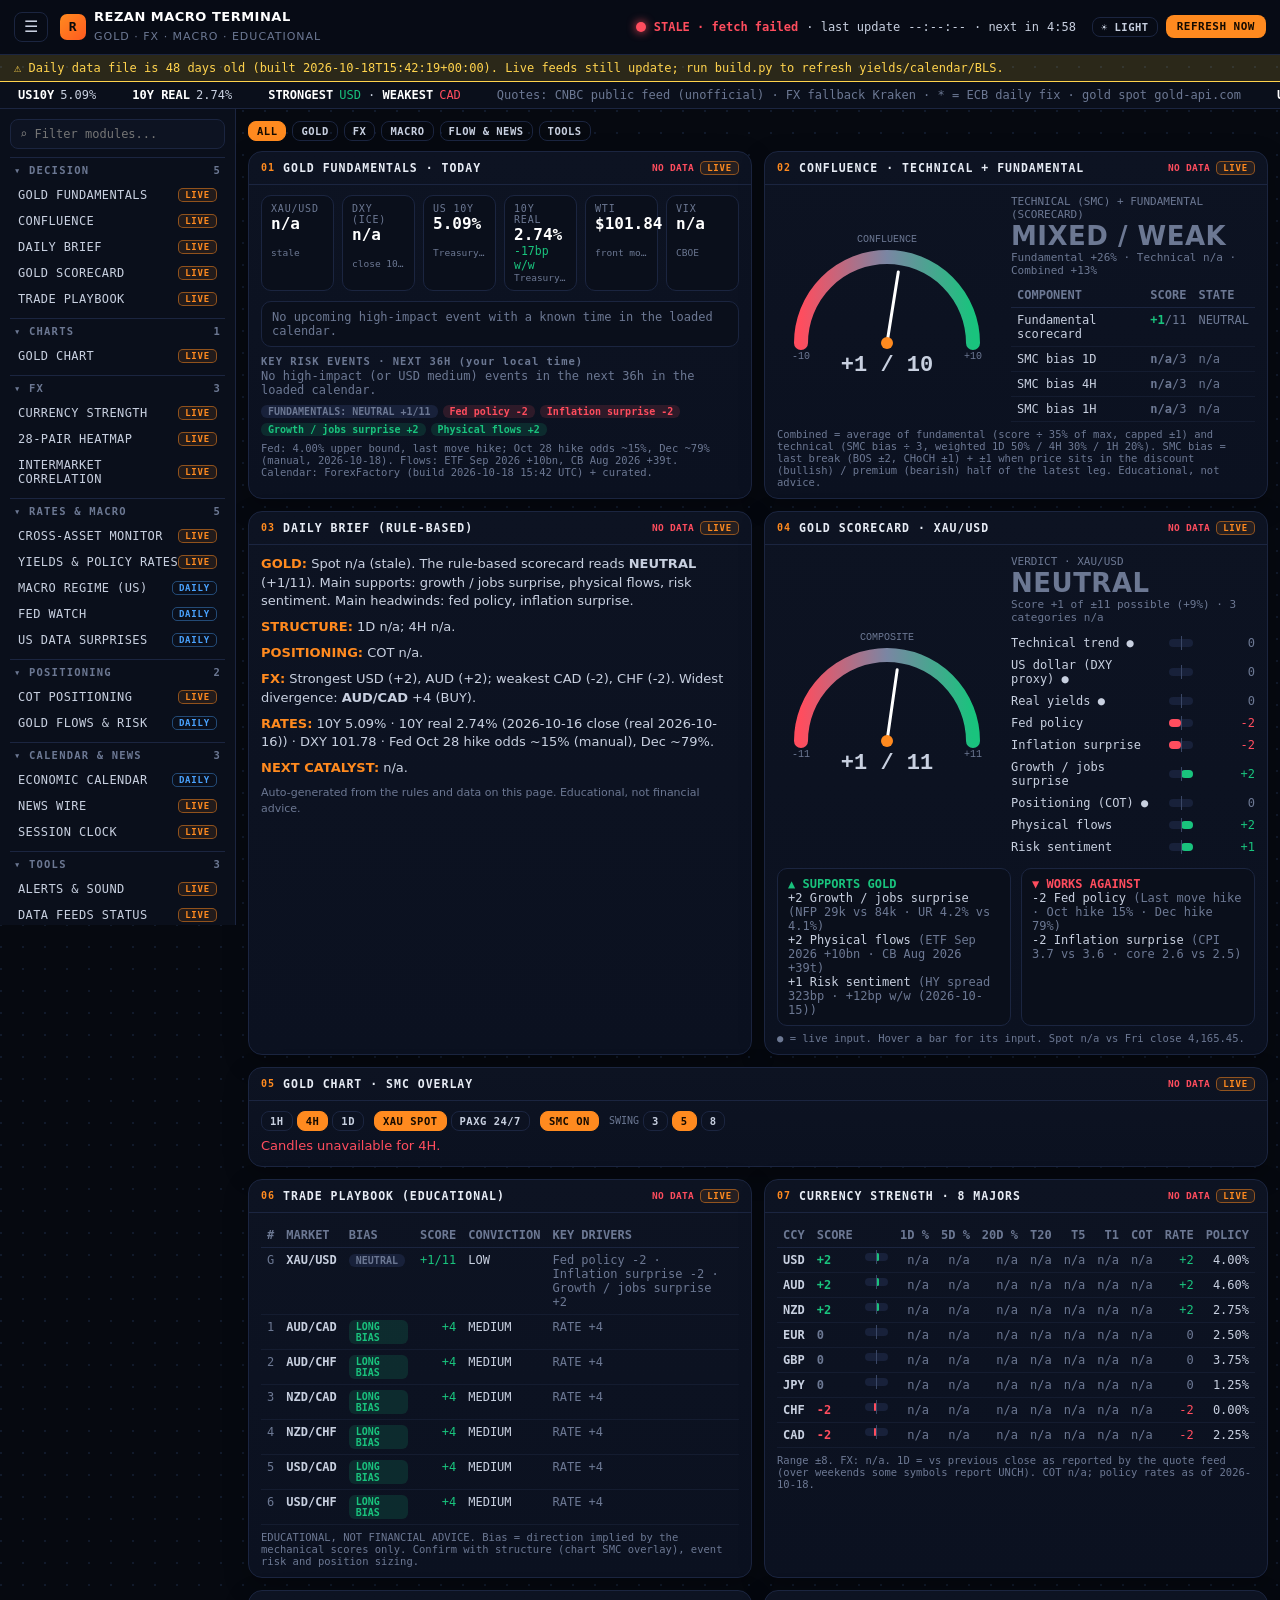
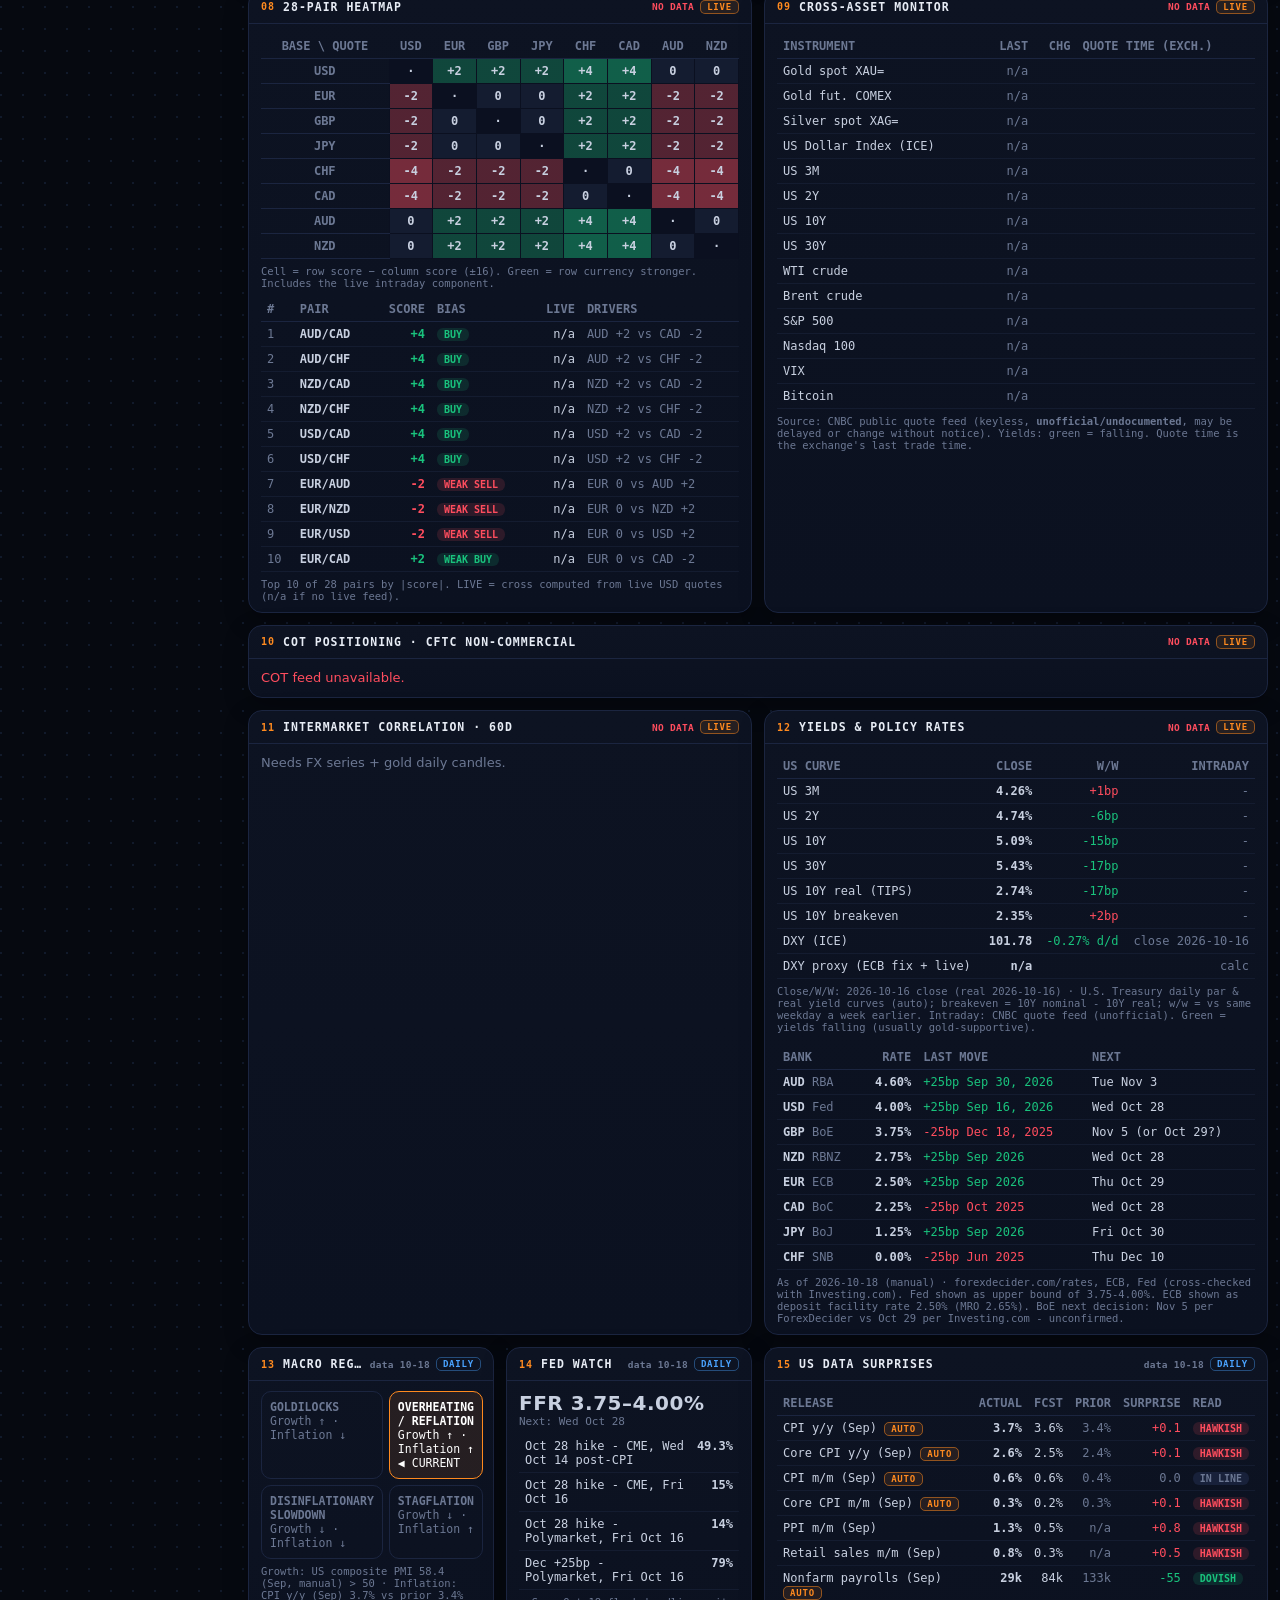
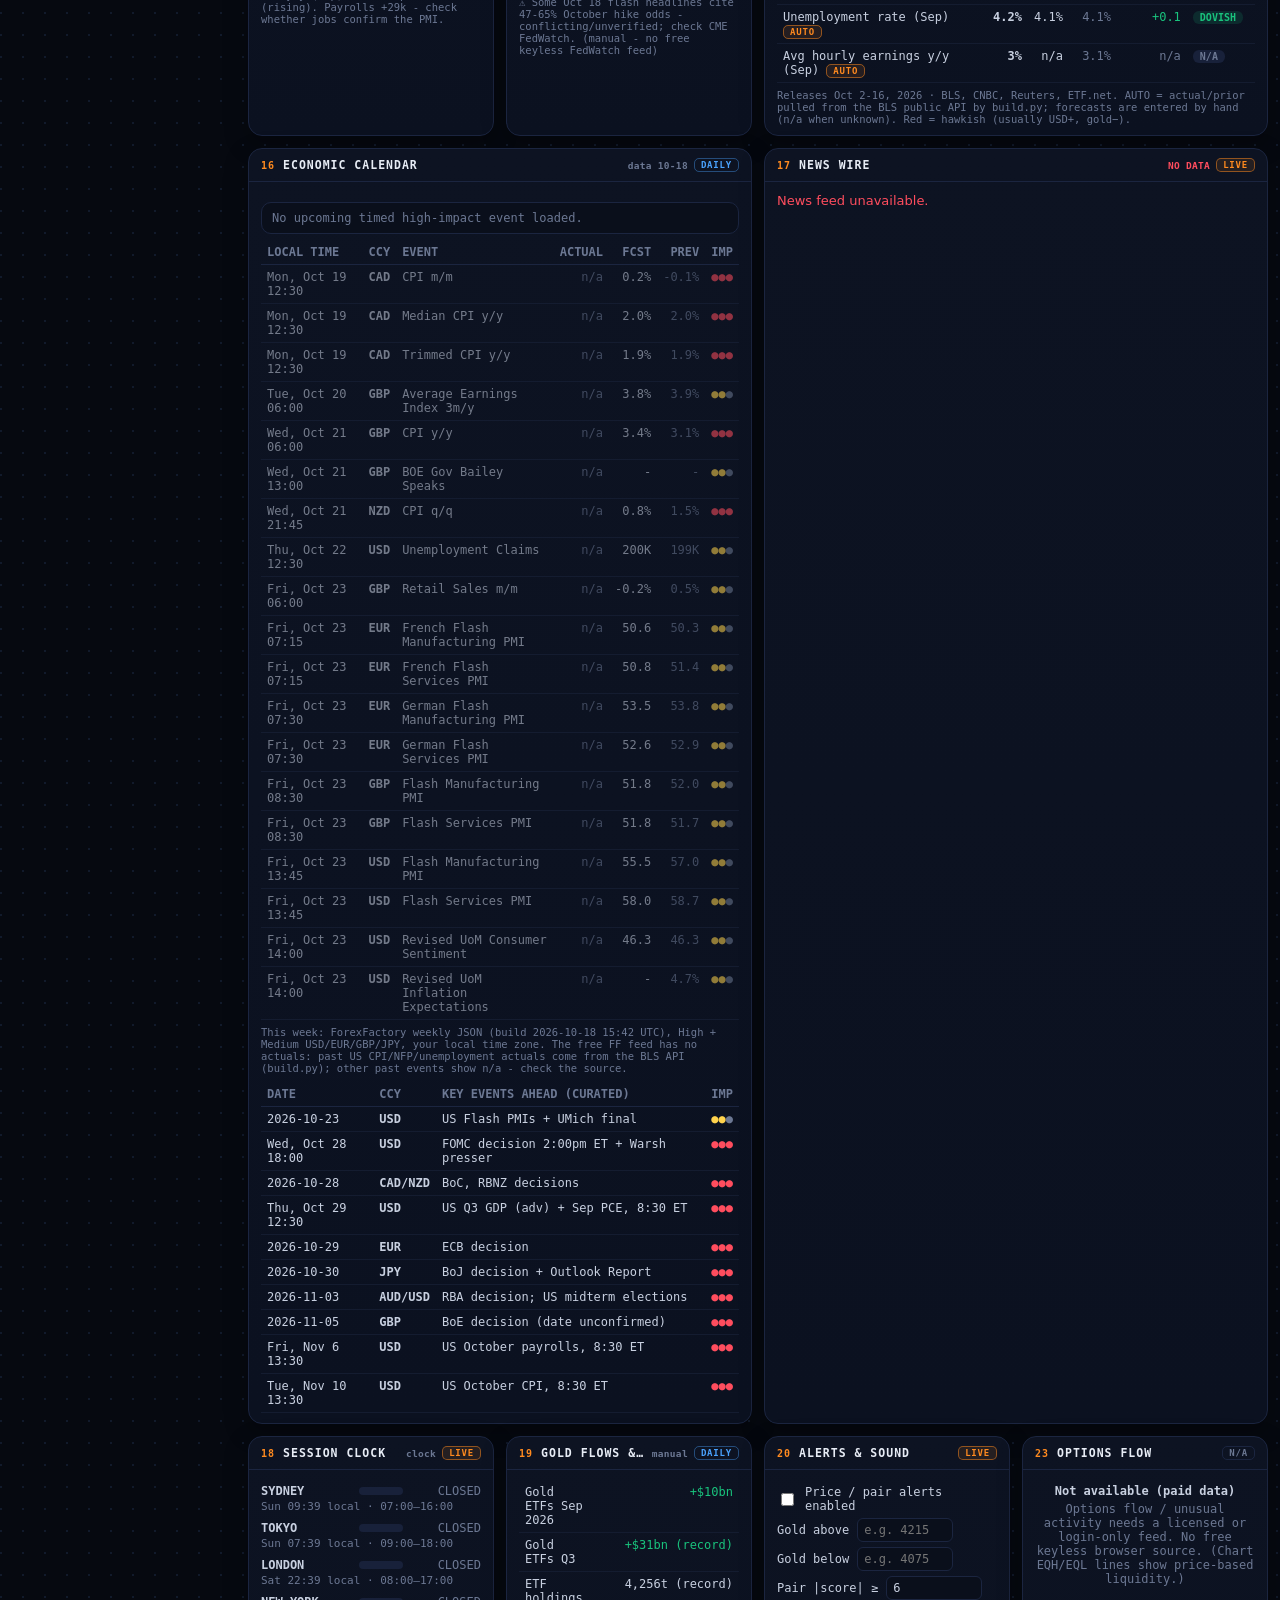
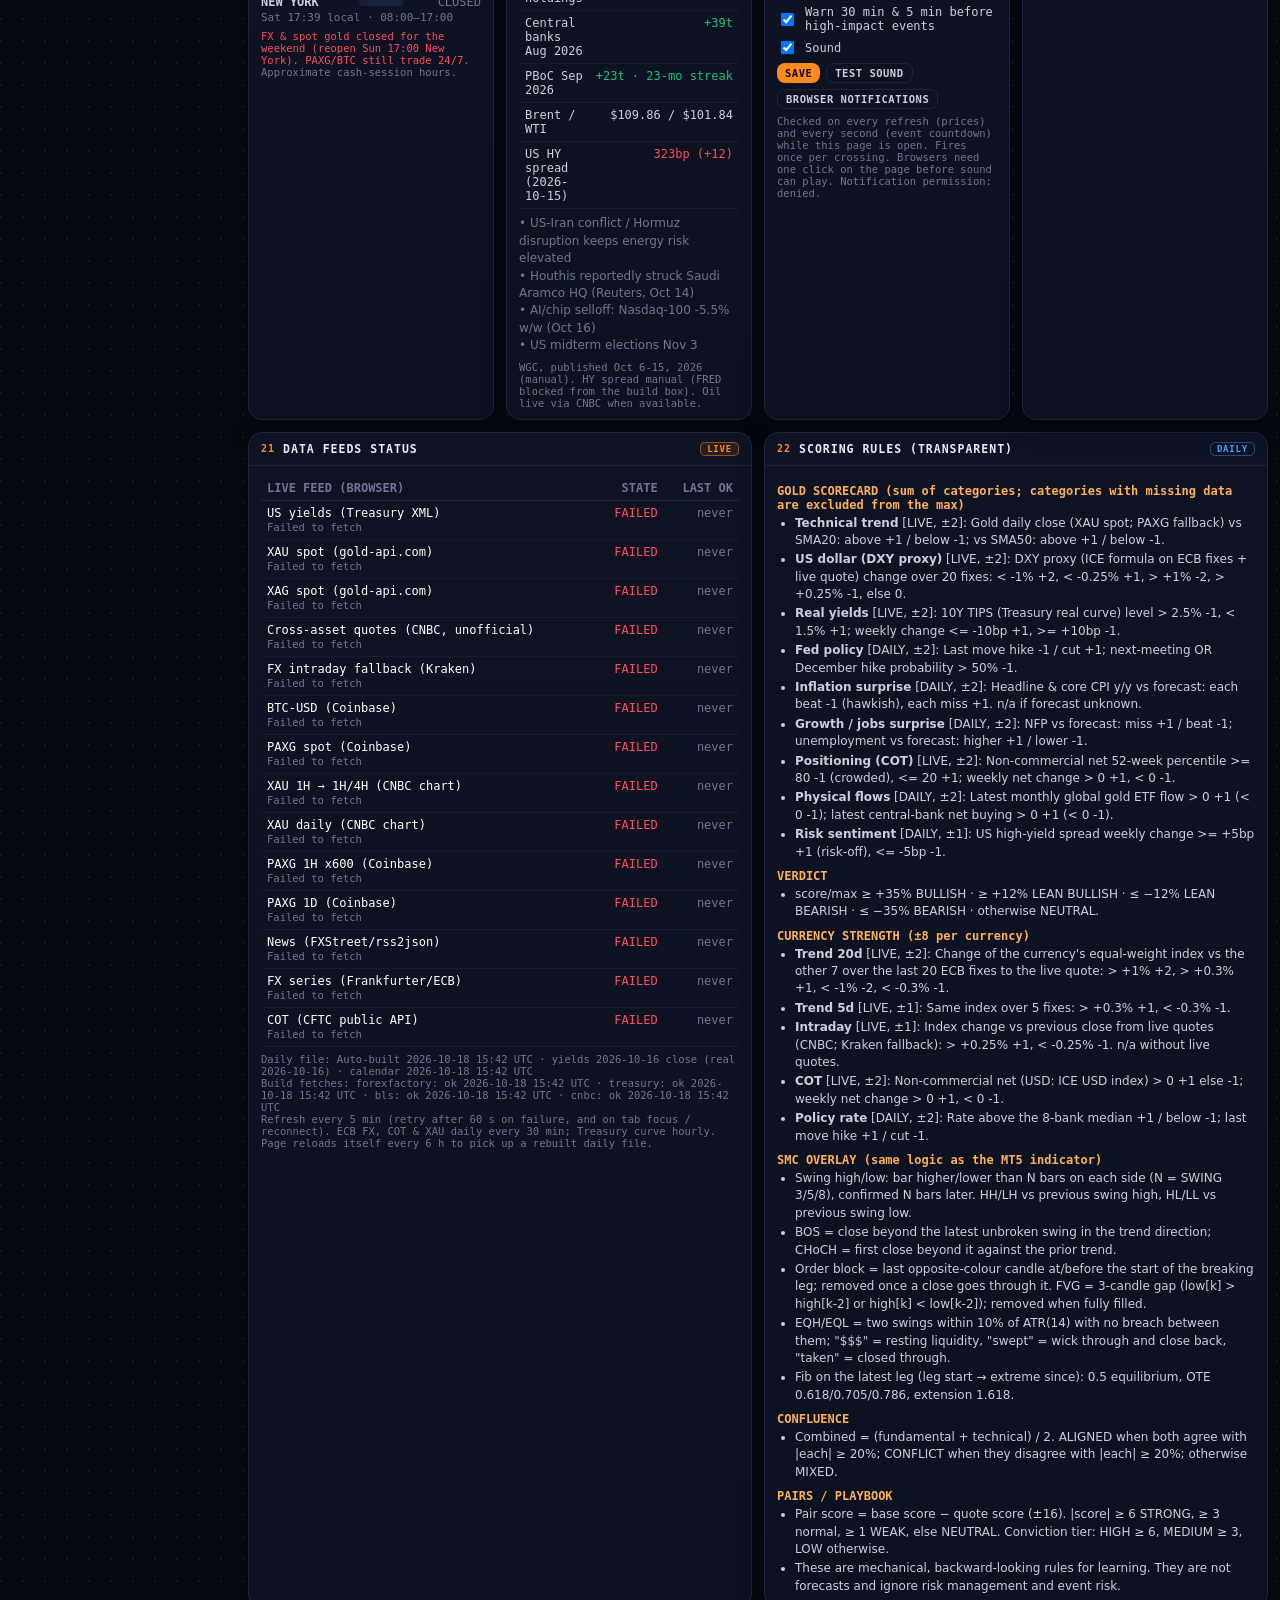
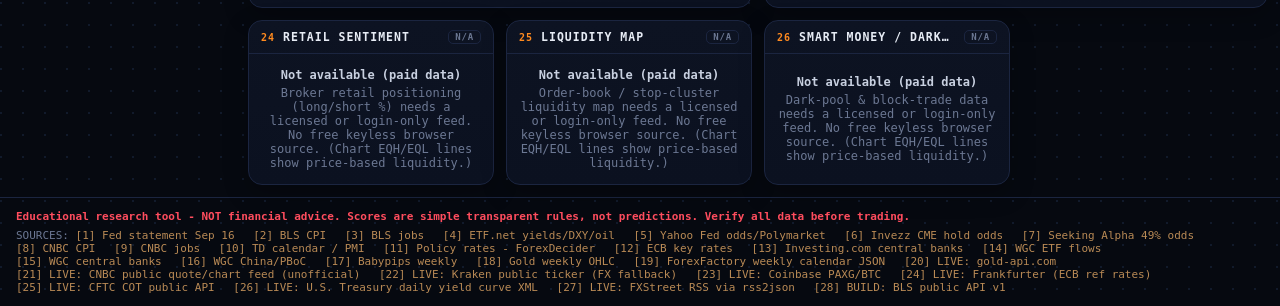
==== commit 04ec4481: "daily data refresh 2026-10-18" ====
--- a/index.html
+++ b/index.html
@@ -119,7 +119,7 @@
   </main>
 </div>
 <footer><div class="disc" id="disc"></div><div id="srcs"></div></footer>
-<script>const DATA={"meta": {"name": "Rezan Macro Terminal", "asof": "Auto-built 2026-10-18 12:58 UTC \u00b7 yields 2026-10-16 close (real 2026-10-16) \u00b7 calendar 2026-10-18 12:58 UTC", "disclaimer": "Educational research tool - NOT financial advice. Scores are simple transparent rules, not predictions. Verify all data before trading.", "built_at": "2026-10-18T12:58:10+00:00"}, "gold_static": {"fri_close": 4165.45, "week_high": 4215.14, "week_low": 4075.05, "ath": 5595.47, "ath_date": "2026-01-29", "levels": [["Resistance (analyst-cited)", "4,217-4,233"], ["Week high", "4,215.14"], ["Week low", "4,075.05"], ["Pivot (analyst-cited)", "4,000"]]}, "us_rates": {"asof": "2026-10-16 close (real 2026-10-16)", "source": "U.S. Treasury daily par & real yield curves (auto); breakeven = 10Y nominal - 10Y real; w/w = vs same weekday a week earlier", "rows": [{"name": "US 3M", "value": 4.26, "chg_bp": 1}, {"name": "US 2Y", "value": 4.74, "chg_bp": -6}, {"name": "US 10Y", "value": 5.09, "chg_bp": -15}, {"name": "US 30Y", "value": 5.43, "chg_bp": -17}, {"name": "US 10Y real (TIPS)", "value": 2.74, "chg_bp": -17}, {"name": "US 10Y breakeven", "value": 2.35, "chg_bp": 2}], "dxy_actual": {"value": 101.78, "chg_pct_d": -0.27, "asof": "2026-10-16", "source": "CNBC quote feed (unofficial)"}}, "policy": {"asof": "2026-10-18", "source": "forexdecider.com/rates, ECB, Fed (cross-checked with Investing.com)", "note": "Fed shown as upper bound of 3.75-4.00%. ECB shown as deposit facility rate 2.50% (MRO 2.65%). BoE next decision: Nov 5 per ForexDecider vs Oct 29 per Investing.com - unconfirmed.", "banks": [{"ccy": "USD", "bank": "Fed", "rate": 4.0, "last": "+25bp Sep 16, 2026", "last_dir": 1, "next": "Wed Oct 28"}, {"ccy": "EUR", "bank": "ECB", "rate": 2.5, "last": "+25bp Sep 2026", "last_dir": 1, "next": "Thu Oct 29"}, {"ccy": "GBP", "bank": "BoE", "rate": 3.75, "last": "-25bp Dec 18, 2025", "last_dir": -1, "next": "Nov 5 (or Oct 29?)"}, {"ccy": "JPY", "bank": "BoJ", "rate": 1.25, "last": "+25bp Sep 2026", "last_dir": 1, "next": "Fri Oct 30"}, {"ccy": "CHF", "bank": "SNB", "rate": 0.0, "last": "-25bp Jun 2025", "last_dir": -1, "next": "Thu Dec 10"}, {"ccy": "CAD", "bank": "BoC", "rate": 2.25, "last": "-25bp Oct 2025", "last_dir": -1, "next": "Wed Oct 28"}, {"ccy": "AUD", "bank": "RBA", "rate": 4.6, "last": "+25bp Sep 30, 2026", "last_dir": 1, "next": "Tue Nov 3"}, {"ccy": "NZD", "bank": "RBNZ", "rate": 2.75, "last": "+25bp Sep 2026", "last_dir": 1, "next": "Wed Oct 28"}]}, "fed": {"last_move_dir": 1, "odds": [{"label": "Oct 28 hike - CME, Wed Oct 14 post-CPI", "value": 49.3}, {"label": "Oct 28 hike - CME, Fri Oct 16", "value": 15}, {"label": "Oct 28 hike - Polymarket, Fri Oct 16", "value": 14}, {"label": "Dec +25bp - Polymarket, Fri Oct 16", "value": 79}], "next_hike_prob": 15, "dec_hike_prob": 79, "note": "Some Oct 18 flash headlines cite 47-65% October hike odds - conflicting/unverified; check CME FedWatch."}, "us_data": {"asof": "Releases Oct 2-16, 2026", "source": "BLS, CNBC, Reuters, ETF.net", "rows": [{"name": "CPI y/y (Sep)", "actual": 3.7, "forecast": 3.6, "prior": 3.4, "unit": "%", "hawk_if_higher": true, "src": "BLS API (auto)", "period": "2026-09"}, {"name": "Core CPI y/y (Sep)", "actual": 2.6, "forecast": 2.5, "prior": 2.4, "unit": "%", "hawk_if_higher": true, "src": "BLS API (auto)", "period": "2026-09"}, {"name": "CPI m/m (Sep)", "actual": 0.6, "forecast": 0.6, "prior": 0.4, "unit": "%", "hawk_if_higher": true, "src": "BLS API (auto)", "period": "2026-09"}, {"name": "Core CPI m/m (Sep)", "actual": 0.3, "forecast": 0.2, "prior": 0.3, "unit": "%", "hawk_if_higher": true, "src": "BLS API (auto)", "period": "2026-09"}, {"name": "PPI m/m (Sep)", "actual": 1.3, "forecast": 0.5, "prior": null, "unit": "%", "hawk_if_higher": true}, {"name": "Retail sales m/m (Sep)", "actual": 0.8, "forecast": 0.3, "prior": null, "unit": "%", "hawk_if_higher": true}, {"name": "Nonfarm payrolls (Sep)", "actual": 29, "forecast": 84, "prior": 133, "unit": "k", "hawk_if_higher": true, "src": "BLS API (auto)", "period": "2026-09"}, {"name": "Unemployment rate (Sep)", "actual": 4.2, "forecast": 4.1, "prior": 4.1, "unit": "%", "hawk_if_higher": false, "src": "BLS API (auto)", "period": "2026-09"}, {"name": "Avg hourly earnings y/y (Sep)", "actual": 3.0, "forecast": null, "prior": 3.1, "unit": "%", "hawk_if_higher": true, "src": "BLS API (auto)", "period": "2026-09"}], "pmi_composite": {"value": 58.4, "period": "Sep", "source": "S&P Global via TD Economics"}}, "flows": {"asof": "WGC, published Oct 6-15, 2026", "etf_month_usd_bn": 10, "etf_month": "Sep 2026", "etf_q3_usd_bn": 31, "etf_holdings_t": 4256, "cb_net_t": 39, "cb_month": "Aug 2026", "pboc_t": 23, "pboc_month": "Sep 2026", "pboc_streak_m": 23}, "risk": {"hy_spread_bp": 323, "hy_chg_bp": 12, "asof": "2026-10-15", "brent": 109.86, "wti": 101.84, "oil_asof": "2026-10-17 (CNBC, front-month futures)", "headlines": ["US-Iran conflict / Hormuz disruption keeps energy risk elevated", "Houthis reportedly struck Saudi Aramco HQ (Reuters, Oct 14)", "AI/chip selloff: Nasdaq-100 -5.5% w/w (Oct 16)", "US midterm elections Nov 3"]}, "curated_calendar": [{"date": "2026-10-23", "ev": "US Flash PMIs + UMich final", "ccy": "USD", "imp": "Medium"}, {"date": "2026-10-28", "ev": "FOMC decision 2:00pm ET + Warsh presser", "ccy": "USD", "imp": "High", "at": "2026-10-28T14:00:00-04:00"}, {"date": "2026-10-28", "ev": "BoC, RBNZ decisions", "ccy": "CAD/NZD", "imp": "High"}, {"date": "2026-10-29", "ev": "US Q3 GDP (adv) + Sep PCE, 8:30 ET", "ccy": "USD", "imp": "High", "at": "2026-10-29T08:30:00-04:00"}, {"date": "2026-10-29", "ev": "ECB decision", "ccy": "EUR", "imp": "High"}, {"date": "2026-10-30", "ev": "BoJ decision + Outlook Report", "ccy": "JPY", "imp": "High"}, {"date": "2026-11-03", "ev": "RBA decision; US midterm elections", "ccy": "AUD/USD", "imp": "High"}, {"date": "2026-11-05", "ev": "BoE decision (date unconfirmed)", "ccy": "GBP", "imp": "High"}, {"date": "2026-11-06", "ev": "US October payrolls, 8:30 ET", "ccy": "USD", "imp": "High", "at": "2026-11-06T08:30:00-05:00"}, {"date": "2026-11-10", "ev": "US October CPI, 8:30 ET", "ccy": "USD", "imp": "High", "at": "2026-11-10T08:30:00-05:00"}], "ff_calendar": {"fetched_at": "2026-10-18 12:58 UTC", "source": "https://nfs.faireconomy.media/ff_calendar_thisweek.json", "events": [{"title": "IMF Meetings", "country": "All", "date": "2026-10-18T10:15:00-04:00", "impact": "Low", "forecast": "", "previous": ""}, {"title": "BusinessNZ Services Index", "country": "NZD", "date": "2026-10-18T17:30:00-04:00", "impact": "Low", "forecast": "", "previous": "51.2"}, {"title": "Trade Balance", "country": "NZD", "date": "2026-10-18T17:45:00-04:00", "impact": "Low", "forecast": "-775M", "previous": "-1349M"}, {"title": "Rightmove HPI m/m", "country": "GBP", "date": "2026-10-18T19:01:00-04:00", "impact": "Low", "forecast": "", "previous": "0.7%"}, {"title": "RBA Assist Gov Kent Speaks", "country": "AUD", "date": "2026-10-18T19:05:00-04:00", "impact": "Low", "forecast": "", "previous": ""}, {"title": "New Home Prices m/m", "country": "CNY", "date": "2026-10-18T21:30:00-04:00", "impact": "Low", "forecast": "", "previous": "-0.17%"}, {"title": "Fixed Asset Investment ytd/y", "country": "CNY", "date": "2026-10-18T22:00:00-04:00", "impact": "Low", "forecast": "-7.3%", "previous": "-7.2%"}, {"title": "GDP q/y", "country": "CNY", "date": "2026-10-18T22:00:00-04:00", "impact": "Low", "forecast": "4.4%", "previous": "4.3%"}, {"title": "Industrial Production y/y", "country": "CNY", "date": "2026-10-18T22:00:00-04:00", "impact": "Low", "forecast": "5.4%", "previous": "5.2%"}, {"title": "NBS Press Conference", "country": "CNY", "date": "2026-10-18T22:00:00-04:00", "impact": "Low", "forecast": "", "previous": ""}, {"title": "Retail Sales y/y", "country": "CNY", "date": "2026-10-18T22:00:00-04:00", "impact": "Low", "forecast": "0.5%", "previous": "0.4%"}, {"title": "Unemployment Rate", "country": "CNY", "date": "2026-10-18T22:00:00-04:00", "impact": "Low", "forecast": "5.3%", "previous": "5.3%"}, {"title": "Tertiary Industry Activity m/m", "country": "JPY", "date": "2026-10-19T00:30:00-04:00", "impact": "Low", "forecast": "-0.3%", "previous": "0.4%"}, {"title": "Foreign Direct Investment ytd/y", "country": "CNY", "date": "2026-10-19T02:02:00-04:00", "impact": "Low", "forecast": "", "previous": "-5.3%"}, {"title": "CPI m/m", "country": "CAD", "date": "2026-10-19T08:30:00-04:00", "impact": "High", "forecast": "0.2%", "previous": "-0.1%"}, {"title": "Median CPI y/y", "country": "CAD", "date": "2026-10-19T08:30:00-04:00", "impact": "High", "forecast": "2.0%", "previous": "2.0%"}, {"title": "Trimmed CPI y/y", "country": "CAD", "date": "2026-10-19T08:30:00-04:00", "impact": "High", "forecast": "1.9%", "previous": "1.9%"}, {"title": "Common CPI y/y", "country": "CAD", "date": "2026-10-19T08:30:00-04:00", "impact": "Medium", "forecast": "2.6%", "previous": "2.6%"}, {"title": "Core CPI m/m", "country": "CAD", "date": "2026-10-19T08:30:00-04:00", "impact": "Low", "forecast": "", "previous": "0.1%"}, {"title": "NAHB Housing Market Index", "country": "USD", "date": "2026-10-19T10:00:00-04:00", "impact": "Low", "forecast": "31", "previous": "32"}, {"title": "BOC Business Outlook Survey", "country": "CAD", "date": "2026-10-19T11:30:00-04:00", "impact": "Low", "forecast": "", "previous": ""}, {"title": "1-y Loan Prime Rate", "country": "CNY", "date": "2026-10-19T21:00:00-04:00", "impact": "Low", "forecast": "3.00%", "previous": "3.00%"}, {"title": "5-y Loan Prime Rate", "country": "CNY", "date": "2026-10-19T21:00:00-04:00", "impact": "Low", "forecast": "3.50%", "previous": "3.50%"}, {"title": "German PPI m/m", "country": "EUR", "date": "2026-10-20T02:00:00-04:00", "impact": "Low", "forecast": "1.5%", "previous": "1.1%"}, {"title": "Average Earnings Index 3m/y", "country": "GBP", "date": "2026-10-20T02:00:00-04:00", "impact": "Medium", "forecast": "3.8%", "previous": "3.9%"}, {"title": "Claimant Count Change", "country": "GBP", "date": "2026-10-20T02:00:00-04:00", "impact": "Low", "forecast": "19.4K", "previous": "27.8K"}, {"title": "Unemployment Rate", "country": "GBP", "date": "2026-10-20T02:00:00-04:00", "impact": "Low", "forecast": "4.9%", "previous": "4.9%"}, {"title": "Current Account", "country": "EUR", "date": "2026-10-20T04:00:00-04:00", "impact": "Low", "forecast": "29.2B", "previous": "27.6B"}, {"title": "German ZEW Economic Sentiment", "country": "EUR", "date": "2026-10-20T05:00:00-04:00", "impact": "Low", "forecast": "30.2", "previous": "34.7"}, {"title": "ZEW Economic Sentiment", "country": "EUR", "date": "2026-10-20T05:00:00-04:00", "impact": "Low", "forecast": "23.6", "previous": "25.8"}, {"title": "10-y Bond Auction", "country": "GBP", "date": "2026-10-20T05:33:00-04:00", "impact": "Low", "forecast": "", "previous": "5.38|3.3"}, {"title": "ADP Weekly Employment Change", "country": "USD", "date": "2026-10-20T08:15:00-04:00", "impact": "Low", "forecast": "", "previous": "24.8K"}, {"title": "Building Permits", "country": "USD", "date": "2026-10-20T08:30:00-04:00", "impact": "Low", "forecast": "1.39M", "previous": "1.39M"}, {"title": "Housing Starts", "country": "USD", "date": "2026-10-20T08:30:00-04:00", "impact": "Low", "forecast": "1.30M", "previous": "1.28M"}, {"title": "Pending Home Sales m/m", "country": "USD", "date": "2026-10-20T10:00:00-04:00", "impact": "Low", "forecast": "-0.4%", "previous": "0.3%"}, {"title": "GDT Price Index", "country": "NZD", "date": "2026-10-20T10:50:00-04:00", "impact": "Low", "forecast": "", "previous": "1.2%"}, {"title": "MPC Member Greene Speaks", "country": "GBP", "date": "2026-10-20T13:00:00-04:00", "impact": "Low", "forecast": "", "previous": ""}, {"title": "API Weekly Statistical Bulletin", "country": "USD", "date": "2026-10-20T16:30:00-04:00", "impact": "Low", "forecast": "", "previous": ""}, {"title": "RBA Deputy Gov Hauser Speaks", "country": "AUD", "date": "2026-10-20T18:30:00-04:00", "impact": "Low", "forecast": "", "previous": ""}, {"title": "Trade Balance", "country": "JPY", "date": "2026-10-20T19:50:00-04:00", "impact": "Low", "forecast": "-0.21T", "previous": "-0.84T"}, {"title": "Credit Card Spending y/y", "country": "NZD", "date": "2026-10-20T22:00:00-04:00", "impact": "Low", "forecast": "", "previous": "3.5%"}, {"title": "CPI y/y", "country": "GBP", "date": "2026-10-21T02:00:00-04:00", "impact": "High", "forecast": "3.4%", "previous": "3.1%"}, {"title": "Core CPI y/y", "country": "GBP", "date": "2026-10-21T02:00:00-04:00", "impact": "Low", "forecast": "2.8%", "previous": "2.6%"}, {"title": "PPI Input m/m", "country": "GBP", "date": "2026-10-21T02:00:00-04:00", "impact": "Low", "forecast": "1.3%", "previous": "0.3%"}, {"title": "PPI Output m/m", "country": "GBP", "date": "2026-10-21T02:00:00-04:00", "impact": "Low", "forecast": "0.7%", "previous": "0.7%"}, {"title": "Public Sector Net Borrowing", "country": "GBP", "date": "2026-10-21T02:00:00-04:00", "impact": "Low", "forecast": "23.9B", "previous": "18.3B"}, {"title": "RPI y/y", "country": "GBP", "date": "2026-10-21T02:00:00-04:00", "impact": "Low", "forecast": "3.9%", "previous": "3.4%"}, {"title": "German Buba President Nagel Speaks", "country": "EUR", "date": "2026-10-21T03:15:00-04:00", "impact": "Low", "forecast": "", "previous": ""}, {"title": "HPI y/y", "country": "GBP", "date": "2026-10-21T04:30:00-04:00", "impact": "Low", "forecast": "1.7%", "previous": "1.4%"}, {"title": "German Buba Monthly Report", "country": "EUR", "date": "2026-10-21T06:00:00-04:00", "impact": "Low", "forecast": "", "previous": ""}, {"title": "BOE Gov Bailey Speaks", "country": "GBP", "date": "2026-10-21T09:00:00-04:00", "impact": "Medium", "forecast": "", "previous": ""}, {"title": "Crude Oil Inventories", "country": "USD", "date": "2026-10-21T10:30:00-04:00", "impact": "Low", "forecast": "", "previous": "-8.6M"}, {"title": "CPI q/q", "country": "NZD", "date": "2026-10-21T17:45:00-04:00", "impact": "High", "forecast": "0.8%", "previous": "1.5%"}, {"title": "Summary of Monetary Policy Discussions", "country": "CHF", "date": "2026-10-22T03:30:00-04:00", "impact": "Low", "forecast": "", "previous": ""}, {"title": "CBI Industrial Order Expectations", "country": "GBP", "date": "2026-10-22T06:00:00-04:00", "impact": "Low", "forecast": "-20", "previous": "-9"}, {"title": "IPPI m/m", "country": "CAD", "date": "2026-10-22T08:30:00-04:00", "impact": "Low", "forecast": "0.7%", "previous": "1.3%"}, {"title": "NHPI m/m", "country": "CAD", "date": "2026-10-22T08:30:00-04:00", "impact": "Low", "forecast": "-0.1%", "previous": "-0.1%"}, {"title": "RMPI m/m", "country": "CAD", "date": "2026-10-22T08:30:00-04:00", "impact": "Low", "forecast": "0.1%", "previous": "3.1%"}, {"title": "Unemployment Claims", "country": "USD", "date": "2026-10-22T08:30:00-04:00", "impact": "Medium", "forecast": "200K", "previous": "199K"}, {"title": "Consumer Confidence", "country": "EUR", "date": "2026-10-22T10:00:00-04:00", "impact": "Low", "forecast": "-17", "previous": "-17"}, {"title": "CB Leading Index m/m", "country": "USD", "date": "2026-10-22T10:00:00-04:00", "impact": "Low", "forecast": "-0.2%", "previous": "-0.1%"}, {"title": "Natural Gas Storage", "country": "USD", "date": "2026-10-22T10:30:00-04:00", "impact": "Low", "forecast": "", "previous": "67B"}, {"title": "Flash Manufacturing PMI", "country": "AUD", "date": "2026-10-22T18:00:00-04:00", "impact": "Low", "forecast": "", "previous": "49.3"}, {"title": "Flash Services PMI", "country": "AUD", "date": "2026-10-22T18:00:00-04:00", "impact": "Low", "forecast": "", "previous": "51.4"}, {"title": "GfK Consumer Confidence", "country": "GBP", "date": "2026-10-22T19:01:00-04:00", "impact": "Low", "forecast": "-14", "previous": "-13"}, {"title": "National Core CPI y/y", "country": "JPY", "date": "2026-10-22T19:30:00-04:00", "impact": "Low", "forecast": "2.1%", "previous": "1.7%"}, {"title": "Flash Manufacturing PMI", "country": "JPY", "date": "2026-10-22T20:30:00-04:00", "impact": "Low", "forecast": "54.5", "previous": "54.1"}, {"title": "Retail Sales m/m", "country": "GBP", "date": "2026-10-23T02:00:00-04:00", "impact": "Medium", "forecast": "-0.2%", "previous": "0.5%"}, {"title": "French Flash Manufacturing PMI", "country": "EUR", "date": "2026-10-23T03:15:00-04:00", "impact": "Medium", "forecast": "50.6", "previous": "50.3"}, {"title": "French Flash Services PMI", "country": "EUR", "date": "2026-10-23T03:15:00-04:00", "impact": "Medium", "forecast": "50.8", "previous": "51.4"}, {"title": "German Flash Manufacturing PMI", "country": "EUR", "date": "2026-10-23T03:30:00-04:00", "impact": "Medium", "forecast": "53.5", "previous": "53.8"}, {"title": "German Flash Services PMI", "country": "EUR", "date": "2026-10-23T03:30:00-04:00", "impact": "Medium", "forecast": "52.6", "previous": "52.9"}, {"title": "Flash Manufacturing PMI", "country": "EUR", "date": "2026-10-23T04:00:00-04:00", "impact": "Low", "forecast": "52.7", "previous": "52.7"}, {"title": "Flash Services PMI", "country": "EUR", "date": "2026-10-23T04:00:00-04:00", "impact": "Low", "forecast": "52.6", "previous": "53.0"}, {"title": "Flash Manufacturing PMI", "country": "GBP", "date": "2026-10-23T04:30:00-04:00", "impact": "Medium", "forecast": "51.8", "previous": "52.0"}, {"title": "Flash Services PMI", "country": "GBP", "date": "2026-10-23T04:30:00-04:00", "impact": "Medium", "forecast": "51.8", "previous": "51.7"}, {"title": "Core Retail Sales m/m", "country": "CAD", "date": "2026-10-23T08:30:00-04:00", "impact": "Low", "forecast": "1.1%", "previous": "-0.7%"}, {"title": "Retail Sales m/m", "country": "CAD", "date": "2026-10-23T08:30:00-04:00", "impact": "Low", "forecast": "1.3%", "previous": "-0.7%"}, {"title": "Belgian NBB Business Climate", "country": "EUR", "date": "2026-10-23T09:00:00-04:00", "impact": "Low", "forecast": "-11.5", "previous": "-12.1"}, {"title": "Flash Manufacturing PMI", "country": "USD", "date": "2026-10-23T09:45:00-04:00", "impact": "Medium", "forecast": "55.5", "previous": "57.0"}, {"title": "Flash Services PMI", "country": "USD", "date": "2026-10-23T09:45:00-04:00", "impact": "Medium", "forecast": "58.0", "previous": "58.7"}, {"title": "Revised UoM Consumer Sentiment", "country": "USD", "date": "2026-10-23T10:00:00-04:00", "impact": "Medium", "forecast": "46.3", "previous": "46.3"}, {"title": "Revised UoM Inflation Expectations", "country": "USD", "date": "2026-10-23T10:00:00-04:00", "impact": "Medium", "forecast": "", "previous": "4.7%"}, {"title": "Daylight Saving Time Shift", "country": "CHF", "date": "2026-10-24T21:00:00-04:00", "impact": "Holiday", "forecast": "", "previous": ""}, {"title": "Daylight Saving Time Shift", "country": "EUR", "date": "2026-10-24T21:00:00-04:00", "impact": "Holiday", "forecast": "", "previous": ""}, {"title": "Daylight Saving Time Shift", "country": "GBP", "date": "2026-10-24T21:00:00-04:00", "impact": "Holiday", "forecast": "", "previous": ""}]}, "live_sources": {"gold": "https://api.gold-api.com/price/XAU", "silver": "https://api.gold-api.com/price/XAG", "paxg_spot": "https://api.coinbase.com/v2/prices/PAXG-USD/spot", "paxg_candles": "https://api.exchange.coinbase.com/products/PAXG-USD/candles", "fx_series": "https://api.frankfurter.dev/v1/", "fx_fallback": "https://open.er-api.com/v6/latest/USD", "cot": "https://publicreporting.cftc.gov/resource/6dca-aqww.json", "news": "https://api.rss2json.com/v1/api.json?rss_url=https%3A%2F%2Fwww.fxstreet.com%2Frss%2Fnews", "cnbc_quote": "https://quote.cnbc.com/quote-html-webservice/restQuote/symbolType/symbol", "cnbc_chart": "https://ts-api.cnbc.com/harmony/app/charts/", "kraken": "https://api.kraken.com/0/public/Ticker", "btc": "https://api.exchange.coinbase.com/products/BTC-USD/ticker", "treasury": "https://home.treasury.gov/resource-center/data-chart-center/interest-rates/pages/xml"}, "sources": [["Fed statement Sep 16", "https://www.federalreserve.gov/newsevents/pressreleases/monetary20260916a.htm"], ["BLS CPI", "https://www.bls.gov/news.release/cpi.nr0.htm"], ["BLS jobs", "https://www.bls.gov/news.release/empsit.nr0.htm"], ["ETF.net yields/DXY/oil", "https://etf.net/news/10-year-yield-falls-despite-inflation-2026-10-17"], ["Yahoo Fed odds/Polymarket", "https://finance.yahoo.com/economy/policy/articles/october-rate-hike-odds-collapse-131124137.html"], ["Invezz CME hold odds", "https://invezz.com/news/2026/10/16/fed-rate-hold-odds-jump-to-85-even-as-warsh-offers-no-clues-on-policy-path/"], ["Seeking Alpha 49% odds", "https://seekingalpha.com/news/4652903-october-rate-hike-probability-pops-to-49-now-a-coin-flip-chance-after-cpi-data"], ["CNBC CPI", "https://www.cnbc.com/2026/10/14/cpi-inflation-report-september-2026.html"], ["CNBC jobs", "https://www.cnbc.com/2026/10/02/jobs-report-september-2026.html"], ["TD calendar / PMI", "https://economics.td.com/domains/economics.td.com/documents/reports/bottom-line/tables/2026-10-16/upcoming.htm"], ["Policy rates - ForexDecider", "https://forexdecider.com/rates"], ["ECB key rates", "https://www.ecb.europa.eu/stats/policy_and_exchange_rates/key_ecb_interest_rates/html/index.en.html"], ["Investing.com central banks", "https://uk.investing.com/central-banks/"], ["WGC ETF flows", "https://www.gold.org/goldhub/research/gold-etfs-holdings-and-flows/2026/10"], ["WGC central banks", "https://www.gold.org/goldhub/research/central-banks"], ["WGC China/PBoC", "https://www.gold.org/goldhub/gold-focus/2026/10/china-gold-market-update-q3-ends-strong-official-gold-buying"], ["Babypips weekly", "https://www.babypips.com/analysis/financial-forex-market-weekly-recap-october-16-2026"], ["Gold weekly OHLC", "https://goldprice.dev/blog/gold-weekly-2026-10-16"], ["ForexFactory weekly calendar JSON", "https://nfs.faireconomy.media/ff_calendar_thisweek.json"], ["LIVE: gold-api.com", "https://api.gold-api.com/price/XAU"], ["LIVE: CNBC public quote/chart feed (unofficial)", "https://www.cnbc.com/quotes/XAU="], ["LIVE: Kraken public ticker (FX fallback)", "https://docs.kraken.com/api/docs/rest-api/get-ticker-information"], ["LIVE: Coinbase PAXG/BTC", "https://api.exchange.coinbase.com/products/PAXG-USD/candles"], ["LIVE: Frankfurter (ECB ref rates)", "https://api.frankfurter.dev/"], ["LIVE: CFTC COT public API", "https://publicreporting.cftc.gov/resource/6dca-aqww.json"], ["LIVE: U.S. Treasury daily yield curve XML", "https://home.treasury.gov/treasury-daily-interest-rate-xml-feed"], ["LIVE: FXStreet RSS via rss2json", "https://www.fxstreet.com/rss/news"], ["BUILD: BLS public API v1", "https://www.bls.gov/developers/"]], "auto": {"failures": [], "forexfactory": {"ok": true, "at": "2026-10-18 12:58 UTC", "info": "86 events"}, "treasury": {"ok": true, "at": "2026-10-18 12:58 UTC", "info": "10Y 5.09 real 2.74 as of 2026-10-16"}, "bls": {"ok": true, "at": "2026-10-18 12:58 UTC", "info": "CPI (2026, 9) y/y 3.7 \u00b7 NFP (2026, 9) 29k"}, "cnbc": {"ok": true, "at": "2026-10-18 12:58 UTC", "info": "DXY 101.779 Brent 109.86 WTI 101.84"}, "manual": {"policy": {"asof": "2026-10-18", "age_days": 0}, "flows": {"asof": null}, "risk_hy": {"asof": "2026-10-15", "age_days": 3}, "fed": {"asof": "2026-10-18", "age_days": 0}}}, "us_actuals": {"source": "BLS public API v1", "fetched_at": "2026-10-18 12:58 UTC", "items": [{"re": "^CPI y/y", "v": "3.7%", "period": "2026-09"}, {"re": "^Core CPI y/y", "v": "2.6%", "period": "2026-09"}, {"re": "^CPI m/m", "v": "0.6%", "period": "2026-09"}, {"re": "^Core CPI m/m", "v": "0.3%", "period": "2026-09"}, {"re": "^Non-Farm Employment Change", "v": "29K", "period": "2026-09"}, {"re": "^Unemployment Rate", "v": "4.2%", "period": "2026-09"}]}};</script>
+<script>const DATA={"meta": {"name": "Rezan Macro Terminal", "asof": "Auto-built 2026-10-18 15:42 UTC \u00b7 yields 2026-10-16 close (real 2026-10-16) \u00b7 calendar 2026-10-18 15:42 UTC", "disclaimer": "Educational research tool - NOT financial advice. Scores are simple transparent rules, not predictions. Verify all data before trading.", "built_at": "2026-10-18T15:42:19+00:00"}, "gold_static": {"fri_close": 4165.45, "week_high": 4215.14, "week_low": 4075.05, "ath": 5595.47, "ath_date": "2026-01-29", "levels": [["Resistance (analyst-cited)", "4,217-4,233"], ["Week high", "4,215.14"], ["Week low", "4,075.05"], ["Pivot (analyst-cited)", "4,000"]]}, "us_rates": {"asof": "2026-10-16 close (real 2026-10-16)", "source": "U.S. Treasury daily par & real yield curves (auto); breakeven = 10Y nominal - 10Y real; w/w = vs same weekday a week earlier", "rows": [{"name": "US 3M", "value": 4.26, "chg_bp": 1}, {"name": "US 2Y", "value": 4.74, "chg_bp": -6}, {"name": "US 10Y", "value": 5.09, "chg_bp": -15}, {"name": "US 30Y", "value": 5.43, "chg_bp": -17}, {"name": "US 10Y real (TIPS)", "value": 2.74, "chg_bp": -17}, {"name": "US 10Y breakeven", "value": 2.35, "chg_bp": 2}], "dxy_actual": {"value": 101.78, "chg_pct_d": -0.27, "asof": "2026-10-16", "source": "CNBC quote feed (unofficial)"}}, "policy": {"asof": "2026-10-18", "source": "forexdecider.com/rates, ECB, Fed (cross-checked with Investing.com)", "note": "Fed shown as upper bound of 3.75-4.00%. ECB shown as deposit facility rate 2.50% (MRO 2.65%). BoE next decision: Nov 5 per ForexDecider vs Oct 29 per Investing.com - unconfirmed.", "banks": [{"ccy": "USD", "bank": "Fed", "rate": 4.0, "last": "+25bp Sep 16, 2026", "last_dir": 1, "next": "Wed Oct 28"}, {"ccy": "EUR", "bank": "ECB", "rate": 2.5, "last": "+25bp Sep 2026", "last_dir": 1, "next": "Thu Oct 29"}, {"ccy": "GBP", "bank": "BoE", "rate": 3.75, "last": "-25bp Dec 18, 2025", "last_dir": -1, "next": "Nov 5 (or Oct 29?)"}, {"ccy": "JPY", "bank": "BoJ", "rate": 1.25, "last": "+25bp Sep 2026", "last_dir": 1, "next": "Fri Oct 30"}, {"ccy": "CHF", "bank": "SNB", "rate": 0.0, "last": "-25bp Jun 2025", "last_dir": -1, "next": "Thu Dec 10"}, {"ccy": "CAD", "bank": "BoC", "rate": 2.25, "last": "-25bp Oct 2025", "last_dir": -1, "next": "Wed Oct 28"}, {"ccy": "AUD", "bank": "RBA", "rate": 4.6, "last": "+25bp Sep 30, 2026", "last_dir": 1, "next": "Tue Nov 3"}, {"ccy": "NZD", "bank": "RBNZ", "rate": 2.75, "last": "+25bp Sep 2026", "last_dir": 1, "next": "Wed Oct 28"}]}, "fed": {"last_move_dir": 1, "odds": [{"label": "Oct 28 hike - CME, Wed Oct 14 post-CPI", "value": 49.3}, {"label": "Oct 28 hike - CME, Fri Oct 16", "value": 15}, {"label": "Oct 28 hike - Polymarket, Fri Oct 16", "value": 14}, {"label": "Dec +25bp - Polymarket, Fri Oct 16", "value": 79}], "next_hike_prob": 15, "dec_hike_prob": 79, "note": "Some Oct 18 flash headlines cite 47-65% October hike odds - conflicting/unverified; check CME FedWatch."}, "us_data": {"asof": "Releases Oct 2-16, 2026", "source": "BLS, CNBC, Reuters, ETF.net", "rows": [{"name": "CPI y/y (Sep)", "actual": 3.7, "forecast": 3.6, "prior": 3.4, "unit": "%", "hawk_if_higher": true, "src": "BLS API (auto)", "period": "2026-09"}, {"name": "Core CPI y/y (Sep)", "actual": 2.6, "forecast": 2.5, "prior": 2.4, "unit": "%", "hawk_if_higher": true, "src": "BLS API (auto)", "period": "2026-09"}, {"name": "CPI m/m (Sep)", "actual": 0.6, "forecast": 0.6, "prior": 0.4, "unit": "%", "hawk_if_higher": true, "src": "BLS API (auto)", "period": "2026-09"}, {"name": "Core CPI m/m (Sep)", "actual": 0.3, "forecast": 0.2, "prior": 0.3, "unit": "%", "hawk_if_higher": true, "src": "BLS API (auto)", "period": "2026-09"}, {"name": "PPI m/m (Sep)", "actual": 1.3, "forecast": 0.5, "prior": null, "unit": "%", "hawk_if_higher": true}, {"name": "Retail sales m/m (Sep)", "actual": 0.8, "forecast": 0.3, "prior": null, "unit": "%", "hawk_if_higher": true}, {"name": "Nonfarm payrolls (Sep)", "actual": 29, "forecast": 84, "prior": 133, "unit": "k", "hawk_if_higher": true, "src": "BLS API (auto)", "period": "2026-09"}, {"name": "Unemployment rate (Sep)", "actual": 4.2, "forecast": 4.1, "prior": 4.1, "unit": "%", "hawk_if_higher": false, "src": "BLS API (auto)", "period": "2026-09"}, {"name": "Avg hourly earnings y/y (Sep)", "actual": 3.0, "forecast": null, "prior": 3.1, "unit": "%", "hawk_if_higher": true, "src": "BLS API (auto)", "period": "2026-09"}], "pmi_composite": {"value": 58.4, "period": "Sep", "source": "S&P Global via TD Economics"}}, "flows": {"asof": "WGC, published Oct 6-15, 2026", "etf_month_usd_bn": 10, "etf_month": "Sep 2026", "etf_q3_usd_bn": 31, "etf_holdings_t": 4256, "cb_net_t": 39, "cb_month": "Aug 2026", "pboc_t": 23, "pboc_month": "Sep 2026", "pboc_streak_m": 23}, "risk": {"hy_spread_bp": 323, "hy_chg_bp": 12, "asof": "2026-10-15", "brent": 109.86, "wti": 101.84, "oil_asof": "2026-10-17 (CNBC, front-month futures)", "headlines": ["US-Iran conflict / Hormuz disruption keeps energy risk elevated", "Houthis reportedly struck Saudi Aramco HQ (Reuters, Oct 14)", "AI/chip selloff: Nasdaq-100 -5.5% w/w (Oct 16)", "US midterm elections Nov 3"]}, "curated_calendar": [{"date": "2026-10-23", "ev": "US Flash PMIs + UMich final", "ccy": "USD", "imp": "Medium"}, {"date": "2026-10-28", "ev": "FOMC decision 2:00pm ET + Warsh presser", "ccy": "USD", "imp": "High", "at": "2026-10-28T14:00:00-04:00"}, {"date": "2026-10-28", "ev": "BoC, RBNZ decisions", "ccy": "CAD/NZD", "imp": "High"}, {"date": "2026-10-29", "ev": "US Q3 GDP (adv) + Sep PCE, 8:30 ET", "ccy": "USD", "imp": "High", "at": "2026-10-29T08:30:00-04:00"}, {"date": "2026-10-29", "ev": "ECB decision", "ccy": "EUR", "imp": "High"}, {"date": "2026-10-30", "ev": "BoJ decision + Outlook Report", "ccy": "JPY", "imp": "High"}, {"date": "2026-11-03", "ev": "RBA decision; US midterm elections", "ccy": "AUD/USD", "imp": "High"}, {"date": "2026-11-05", "ev": "BoE decision (date unconfirmed)", "ccy": "GBP", "imp": "High"}, {"date": "2026-11-06", "ev": "US October payrolls, 8:30 ET", "ccy": "USD", "imp": "High", "at": "2026-11-06T08:30:00-05:00"}, {"date": "2026-11-10", "ev": "US October CPI, 8:30 ET", "ccy": "USD", "imp": "High", "at": "2026-11-10T08:30:00-05:00"}], "ff_calendar": {"fetched_at": "2026-10-18 15:42 UTC", "source": "https://nfs.faireconomy.media/ff_calendar_thisweek.json", "events": [{"title": "IMF Meetings", "country": "All", "date": "2026-10-18T10:15:00-04:00", "impact": "Low", "forecast": "", "previous": ""}, {"title": "BusinessNZ Services Index", "country": "NZD", "date": "2026-10-18T17:30:00-04:00", "impact": "Low", "forecast": "", "previous": "51.2"}, {"title": "Trade Balance", "country": "NZD", "date": "2026-10-18T17:45:00-04:00", "impact": "Low", "forecast": "-775M", "previous": "-1349M"}, {"title": "Rightmove HPI m/m", "country": "GBP", "date": "2026-10-18T19:01:00-04:00", "impact": "Low", "forecast": "", "previous": "0.7%"}, {"title": "RBA Assist Gov Kent Speaks", "country": "AUD", "date": "2026-10-18T19:05:00-04:00", "impact": "Low", "forecast": "", "previous": ""}, {"title": "New Home Prices m/m", "country": "CNY", "date": "2026-10-18T21:30:00-04:00", "impact": "Low", "forecast": "", "previous": "-0.17%"}, {"title": "Fixed Asset Investment ytd/y", "country": "CNY", "date": "2026-10-18T22:00:00-04:00", "impact": "Low", "forecast": "-7.3%", "previous": "-7.2%"}, {"title": "GDP q/y", "country": "CNY", "date": "2026-10-18T22:00:00-04:00", "impact": "Low", "forecast": "4.4%", "previous": "4.3%"}, {"title": "Industrial Production y/y", "country": "CNY", "date": "2026-10-18T22:00:00-04:00", "impact": "Low", "forecast": "5.4%", "previous": "5.2%"}, {"title": "NBS Press Conference", "country": "CNY", "date": "2026-10-18T22:00:00-04:00", "impact": "Low", "forecast": "", "previous": ""}, {"title": "Retail Sales y/y", "country": "CNY", "date": "2026-10-18T22:00:00-04:00", "impact": "Low", "forecast": "0.5%", "previous": "0.4%"}, {"title": "Unemployment Rate", "country": "CNY", "date": "2026-10-18T22:00:00-04:00", "impact": "Low", "forecast": "5.3%", "previous": "5.3%"}, {"title": "Tertiary Industry Activity m/m", "country": "JPY", "date": "2026-10-19T00:30:00-04:00", "impact": "Low", "forecast": "-0.3%", "previous": "0.4%"}, {"title": "Foreign Direct Investment ytd/y", "country": "CNY", "date": "2026-10-19T02:02:00-04:00", "impact": "Low", "forecast": "", "previous": "-5.3%"}, {"title": "CPI m/m", "country": "CAD", "date": "2026-10-19T08:30:00-04:00", "impact": "High", "forecast": "0.2%", "previous": "-0.1%"}, {"title": "Median CPI y/y", "country": "CAD", "date": "2026-10-19T08:30:00-04:00", "impact": "High", "forecast": "2.0%", "previous": "2.0%"}, {"title": "Trimmed CPI y/y", "country": "CAD", "date": "2026-10-19T08:30:00-04:00", "impact": "High", "forecast": "1.9%", "previous": "1.9%"}, {"title": "Common CPI y/y", "country": "CAD", "date": "2026-10-19T08:30:00-04:00", "impact": "Medium", "forecast": "2.6%", "previous": "2.6%"}, {"title": "Core CPI m/m", "country": "CAD", "date": "2026-10-19T08:30:00-04:00", "impact": "Low", "forecast": "", "previous": "0.1%"}, {"title": "NAHB Housing Market Index", "country": "USD", "date": "2026-10-19T10:00:00-04:00", "impact": "Low", "forecast": "31", "previous": "32"}, {"title": "BOC Business Outlook Survey", "country": "CAD", "date": "2026-10-19T11:30:00-04:00", "impact": "Low", "forecast": "", "previous": ""}, {"title": "1-y Loan Prime Rate", "country": "CNY", "date": "2026-10-19T21:00:00-04:00", "impact": "Low", "forecast": "3.00%", "previous": "3.00%"}, {"title": "5-y Loan Prime Rate", "country": "CNY", "date": "2026-10-19T21:00:00-04:00", "impact": "Low", "forecast": "3.50%", "previous": "3.50%"}, {"title": "German PPI m/m", "country": "EUR", "date": "2026-10-20T02:00:00-04:00", "impact": "Low", "forecast": "1.5%", "previous": "1.1%"}, {"title": "Average Earnings Index 3m/y", "country": "GBP", "date": "2026-10-20T02:00:00-04:00", "impact": "Medium", "forecast": "3.8%", "previous": "3.9%"}, {"title": "Claimant Count Change", "country": "GBP", "date": "2026-10-20T02:00:00-04:00", "impact": "Low", "forecast": "19.4K", "previous": "27.8K"}, {"title": "Unemployment Rate", "country": "GBP", "date": "2026-10-20T02:00:00-04:00", "impact": "Low", "forecast": "4.9%", "previous": "4.9%"}, {"title": "Current Account", "country": "EUR", "date": "2026-10-20T04:00:00-04:00", "impact": "Low", "forecast": "29.2B", "previous": "27.6B"}, {"title": "German ZEW Economic Sentiment", "country": "EUR", "date": "2026-10-20T05:00:00-04:00", "impact": "Low", "forecast": "30.2", "previous": "34.7"}, {"title": "ZEW Economic Sentiment", "country": "EUR", "date": "2026-10-20T05:00:00-04:00", "impact": "Low", "forecast": "23.6", "previous": "25.8"}, {"title": "10-y Bond Auction", "country": "GBP", "date": "2026-10-20T05:33:00-04:00", "impact": "Low", "forecast": "", "previous": "5.38|3.3"}, {"title": "ADP Weekly Employment Change", "country": "USD", "date": "2026-10-20T08:15:00-04:00", "impact": "Low", "forecast": "", "previous": "24.8K"}, {"title": "Building Permits", "country": "USD", "date": "2026-10-20T08:30:00-04:00", "impact": "Low", "forecast": "1.39M", "previous": "1.39M"}, {"title": "Housing Starts", "country": "USD", "date": "2026-10-20T08:30:00-04:00", "impact": "Low", "forecast": "1.30M", "previous": "1.28M"}, {"title": "Pending Home Sales m/m", "country": "USD", "date": "2026-10-20T10:00:00-04:00", "impact": "Low", "forecast": "-0.4%", "previous": "0.3%"}, {"title": "GDT Price Index", "country": "NZD", "date": "2026-10-20T10:50:00-04:00", "impact": "Low", "forecast": "", "previous": "1.2%"}, {"title": "MPC Member Greene Speaks", "country": "GBP", "date": "2026-10-20T13:00:00-04:00", "impact": "Low", "forecast": "", "previous": ""}, {"title": "API Weekly Statistical Bulletin", "country": "USD", "date": "2026-10-20T16:30:00-04:00", "impact": "Low", "forecast": "", "previous": ""}, {"title": "RBA Deputy Gov Hauser Speaks", "country": "AUD", "date": "2026-10-20T18:30:00-04:00", "impact": "Low", "forecast": "", "previous": ""}, {"title": "Trade Balance", "country": "JPY", "date": "2026-10-20T19:50:00-04:00", "impact": "Low", "forecast": "-0.21T", "previous": "-0.84T"}, {"title": "Credit Card Spending y/y", "country": "NZD", "date": "2026-10-20T22:00:00-04:00", "impact": "Low", "forecast": "", "previous": "3.5%"}, {"title": "CPI y/y", "country": "GBP", "date": "2026-10-21T02:00:00-04:00", "impact": "High", "forecast": "3.4%", "previous": "3.1%"}, {"title": "Core CPI y/y", "country": "GBP", "date": "2026-10-21T02:00:00-04:00", "impact": "Low", "forecast": "2.8%", "previous": "2.6%"}, {"title": "PPI Input m/m", "country": "GBP", "date": "2026-10-21T02:00:00-04:00", "impact": "Low", "forecast": "1.3%", "previous": "0.3%"}, {"title": "PPI Output m/m", "country": "GBP", "date": "2026-10-21T02:00:00-04:00", "impact": "Low", "forecast": "0.7%", "previous": "0.7%"}, {"title": "Public Sector Net Borrowing", "country": "GBP", "date": "2026-10-21T02:00:00-04:00", "impact": "Low", "forecast": "23.9B", "previous": "18.3B"}, {"title": "RPI y/y", "country": "GBP", "date": "2026-10-21T02:00:00-04:00", "impact": "Low", "forecast": "3.9%", "previous": "3.4%"}, {"title": "German Buba President Nagel Speaks", "country": "EUR", "date": "2026-10-21T03:15:00-04:00", "impact": "Low", "forecast": "", "previous": ""}, {"title": "HPI y/y", "country": "GBP", "date": "2026-10-21T04:30:00-04:00", "impact": "Low", "forecast": "1.7%", "previous": "1.4%"}, {"title": "German Buba Monthly Report", "country": "EUR", "date": "2026-10-21T06:00:00-04:00", "impact": "Low", "forecast": "", "previous": ""}, {"title": "BOE Gov Bailey Speaks", "country": "GBP", "date": "2026-10-21T09:00:00-04:00", "impact": "Medium", "forecast": "", "previous": ""}, {"title": "Crude Oil Inventories", "country": "USD", "date": "2026-10-21T10:30:00-04:00", "impact": "Low", "forecast": "", "previous": "-8.6M"}, {"title": "CPI q/q", "country": "NZD", "date": "2026-10-21T17:45:00-04:00", "impact": "High", "forecast": "0.8%", "previous": "1.5%"}, {"title": "Summary of Monetary Policy Discussions", "country": "CHF", "date": "2026-10-22T03:30:00-04:00", "impact": "Low", "forecast": "", "previous": ""}, {"title": "CBI Industrial Order Expectations", "country": "GBP", "date": "2026-10-22T06:00:00-04:00", "impact": "Low", "forecast": "-20", "previous": "-9"}, {"title": "IPPI m/m", "country": "CAD", "date": "2026-10-22T08:30:00-04:00", "impact": "Low", "forecast": "0.7%", "previous": "1.3%"}, {"title": "NHPI m/m", "country": "CAD", "date": "2026-10-22T08:30:00-04:00", "impact": "Low", "forecast": "-0.1%", "previous": "-0.1%"}, {"title": "RMPI m/m", "country": "CAD", "date": "2026-10-22T08:30:00-04:00", "impact": "Low", "forecast": "0.1%", "previous": "3.1%"}, {"title": "Unemployment Claims", "country": "USD", "date": "2026-10-22T08:30:00-04:00", "impact": "Medium", "forecast": "200K", "previous": "199K"}, {"title": "Consumer Confidence", "country": "EUR", "date": "2026-10-22T10:00:00-04:00", "impact": "Low", "forecast": "-17", "previous": "-17"}, {"title": "CB Leading Index m/m", "country": "USD", "date": "2026-10-22T10:00:00-04:00", "impact": "Low", "forecast": "-0.2%", "previous": "-0.1%"}, {"title": "Natural Gas Storage", "country": "USD", "date": "2026-10-22T10:30:00-04:00", "impact": "Low", "forecast": "", "previous": "67B"}, {"title": "Flash Manufacturing PMI", "country": "AUD", "date": "2026-10-22T18:00:00-04:00", "impact": "Low", "forecast": "", "previous": "49.3"}, {"title": "Flash Services PMI", "country": "AUD", "date": "2026-10-22T18:00:00-04:00", "impact": "Low", "forecast": "", "previous": "51.4"}, {"title": "GfK Consumer Confidence", "country": "GBP", "date": "2026-10-22T19:01:00-04:00", "impact": "Low", "forecast": "-14", "previous": "-13"}, {"title": "National Core CPI y/y", "country": "JPY", "date": "2026-10-22T19:30:00-04:00", "impact": "Low", "forecast": "2.1%", "previous": "1.7%"}, {"title": "Flash Manufacturing PMI", "country": "JPY", "date": "2026-10-22T20:30:00-04:00", "impact": "Low", "forecast": "54.5", "previous": "54.1"}, {"title": "Retail Sales m/m", "country": "GBP", "date": "2026-10-23T02:00:00-04:00", "impact": "Medium", "forecast": "-0.2%", "previous": "0.5%"}, {"title": "French Flash Manufacturing PMI", "country": "EUR", "date": "2026-10-23T03:15:00-04:00", "impact": "Medium", "forecast": "50.6", "previous": "50.3"}, {"title": "French Flash Services PMI", "country": "EUR", "date": "2026-10-23T03:15:00-04:00", "impact": "Medium", "forecast": "50.8", "previous": "51.4"}, {"title": "German Flash Manufacturing PMI", "country": "EUR", "date": "2026-10-23T03:30:00-04:00", "impact": "Medium", "forecast": "53.5", "previous": "53.8"}, {"title": "German Flash Services PMI", "country": "EUR", "date": "2026-10-23T03:30:00-04:00", "impact": "Medium", "forecast": "52.6", "previous": "52.9"}, {"title": "Flash Manufacturing PMI", "country": "EUR", "date": "2026-10-23T04:00:00-04:00", "impact": "Low", "forecast": "52.7", "previous": "52.7"}, {"title": "Flash Services PMI", "country": "EUR", "date": "2026-10-23T04:00:00-04:00", "impact": "Low", "forecast": "52.6", "previous": "53.0"}, {"title": "Flash Manufacturing PMI", "country": "GBP", "date": "2026-10-23T04:30:00-04:00", "impact": "Medium", "forecast": "51.8", "previous": "52.0"}, {"title": "Flash Services PMI", "country": "GBP", "date": "2026-10-23T04:30:00-04:00", "impact": "Medium", "forecast": "51.8", "previous": "51.7"}, {"title": "Core Retail Sales m/m", "country": "CAD", "date": "2026-10-23T08:30:00-04:00", "impact": "Low", "forecast": "1.1%", "previous": "-0.7%"}, {"title": "Retail Sales m/m", "country": "CAD", "date": "2026-10-23T08:30:00-04:00", "impact": "Low", "forecast": "1.3%", "previous": "-0.7%"}, {"title": "Belgian NBB Business Climate", "country": "EUR", "date": "2026-10-23T09:00:00-04:00", "impact": "Low", "forecast": "-11.5", "previous": "-12.1"}, {"title": "Flash Manufacturing PMI", "country": "USD", "date": "2026-10-23T09:45:00-04:00", "impact": "Medium", "forecast": "55.5", "previous": "57.0"}, {"title": "Flash Services PMI", "country": "USD", "date": "2026-10-23T09:45:00-04:00", "impact": "Medium", "forecast": "58.0", "previous": "58.7"}, {"title": "Revised UoM Consumer Sentiment", "country": "USD", "date": "2026-10-23T10:00:00-04:00", "impact": "Medium", "forecast": "46.3", "previous": "46.3"}, {"title": "Revised UoM Inflation Expectations", "country": "USD", "date": "2026-10-23T10:00:00-04:00", "impact": "Medium", "forecast": "", "previous": "4.7%"}, {"title": "Daylight Saving Time Shift", "country": "CHF", "date": "2026-10-24T21:00:00-04:00", "impact": "Holiday", "forecast": "", "previous": ""}, {"title": "Daylight Saving Time Shift", "country": "EUR", "date": "2026-10-24T21:00:00-04:00", "impact": "Holiday", "forecast": "", "previous": ""}, {"title": "Daylight Saving Time Shift", "country": "GBP", "date": "2026-10-24T21:00:00-04:00", "impact": "Holiday", "forecast": "", "previous": ""}]}, "live_sources": {"gold": "https://api.gold-api.com/price/XAU", "silver": "https://api.gold-api.com/price/XAG", "paxg_spot": "https://api.coinbase.com/v2/prices/PAXG-USD/spot", "paxg_candles": "https://api.exchange.coinbase.com/products/PAXG-USD/candles", "fx_series": "https://api.frankfurter.dev/v1/", "fx_fallback": "https://open.er-api.com/v6/latest/USD", "cot": "https://publicreporting.cftc.gov/resource/6dca-aqww.json", "news": "https://api.rss2json.com/v1/api.json?rss_url=https%3A%2F%2Fwww.fxstreet.com%2Frss%2Fnews", "cnbc_quote": "https://quote.cnbc.com/quote-html-webservice/restQuote/symbolType/symbol", "cnbc_chart": "https://ts-api.cnbc.com/harmony/app/charts/", "kraken": "https://api.kraken.com/0/public/Ticker", "btc": "https://api.exchange.coinbase.com/products/BTC-USD/ticker", "treasury": "https://home.treasury.gov/resource-center/data-chart-center/interest-rates/pages/xml"}, "sources": [["Fed statement Sep 16", "https://www.federalreserve.gov/newsevents/pressreleases/monetary20260916a.htm"], ["BLS CPI", "https://www.bls.gov/news.release/cpi.nr0.htm"], ["BLS jobs", "https://www.bls.gov/news.release/empsit.nr0.htm"], ["ETF.net yields/DXY/oil", "https://etf.net/news/10-year-yield-falls-despite-inflation-2026-10-17"], ["Yahoo Fed odds/Polymarket", "https://finance.yahoo.com/economy/policy/articles/october-rate-hike-odds-collapse-131124137.html"], ["Invezz CME hold odds", "https://invezz.com/news/2026/10/16/fed-rate-hold-odds-jump-to-85-even-as-warsh-offers-no-clues-on-policy-path/"], ["Seeking Alpha 49% odds", "https://seekingalpha.com/news/4652903-october-rate-hike-probability-pops-to-49-now-a-coin-flip-chance-after-cpi-data"], ["CNBC CPI", "https://www.cnbc.com/2026/10/14/cpi-inflation-report-september-2026.html"], ["CNBC jobs", "https://www.cnbc.com/2026/10/02/jobs-report-september-2026.html"], ["TD calendar / PMI", "https://economics.td.com/domains/economics.td.com/documents/reports/bottom-line/tables/2026-10-16/upcoming.htm"], ["Policy rates - ForexDecider", "https://forexdecider.com/rates"], ["ECB key rates", "https://www.ecb.europa.eu/stats/policy_and_exchange_rates/key_ecb_interest_rates/html/index.en.html"], ["Investing.com central banks", "https://uk.investing.com/central-banks/"], ["WGC ETF flows", "https://www.gold.org/goldhub/research/gold-etfs-holdings-and-flows/2026/10"], ["WGC central banks", "https://www.gold.org/goldhub/research/central-banks"], ["WGC China/PBoC", "https://www.gold.org/goldhub/gold-focus/2026/10/china-gold-market-update-q3-ends-strong-official-gold-buying"], ["Babypips weekly", "https://www.babypips.com/analysis/financial-forex-market-weekly-recap-october-16-2026"], ["Gold weekly OHLC", "https://goldprice.dev/blog/gold-weekly-2026-10-16"], ["ForexFactory weekly calendar JSON", "https://nfs.faireconomy.media/ff_calendar_thisweek.json"], ["LIVE: gold-api.com", "https://api.gold-api.com/price/XAU"], ["LIVE: CNBC public quote/chart feed (unofficial)", "https://www.cnbc.com/quotes/XAU="], ["LIVE: Kraken public ticker (FX fallback)", "https://docs.kraken.com/api/docs/rest-api/get-ticker-information"], ["LIVE: Coinbase PAXG/BTC", "https://api.exchange.coinbase.com/products/PAXG-USD/candles"], ["LIVE: Frankfurter (ECB ref rates)", "https://api.frankfurter.dev/"], ["LIVE: CFTC COT public API", "https://publicreporting.cftc.gov/resource/6dca-aqww.json"], ["LIVE: U.S. Treasury daily yield curve XML", "https://home.treasury.gov/treasury-daily-interest-rate-xml-feed"], ["LIVE: FXStreet RSS via rss2json", "https://www.fxstreet.com/rss/news"], ["BUILD: BLS public API v1", "https://www.bls.gov/developers/"]], "auto": {"failures": [], "forexfactory": {"ok": true, "at": "2026-10-18 15:42 UTC", "info": "86 events"}, "treasury": {"ok": true, "at": "2026-10-18 15:42 UTC", "info": "10Y 5.09 real 2.74 as of 2026-10-16"}, "bls": {"ok": true, "at": "2026-10-18 15:42 UTC", "info": "CPI (2026, 9) y/y 3.7 \u00b7 NFP (2026, 9) 29k"}, "cnbc": {"ok": true, "at": "2026-10-18 15:42 UTC", "info": "DXY 101.779 Brent 109.86 WTI 101.84"}, "manual": {"policy": {"asof": "2026-10-18", "age_days": 0}, "flows": {"asof": null}, "risk_hy": {"asof": "2026-10-15", "age_days": 3}, "fed": {"asof": "2026-10-18", "age_days": 0}}}, "us_actuals": {"source": "BLS public API v1", "fetched_at": "2026-10-18 15:42 UTC", "items": [{"re": "^CPI y/y", "v": "3.7%", "period": "2026-09"}, {"re": "^Core CPI y/y", "v": "2.6%", "period": "2026-09"}, {"re": "^CPI m/m", "v": "0.6%", "period": "2026-09"}, {"re": "^Core CPI m/m", "v": "0.3%", "period": "2026-09"}, {"re": "^Non-Farm Employment Change", "v": "29K", "period": "2026-09"}, {"re": "^Unemployment Rate", "v": "4.2%", "period": "2026-09"}]}};</script>
 <script>/* Rezan Macro Terminal v2 - client app. Static/daily data from DATA (data.json, rebuilt by build.py); live data from keyless CORS APIs.
    Nothing here is invented: if a feed fails the last good value is kept and marked stale, or "n/a" is shown. */
 (function () {
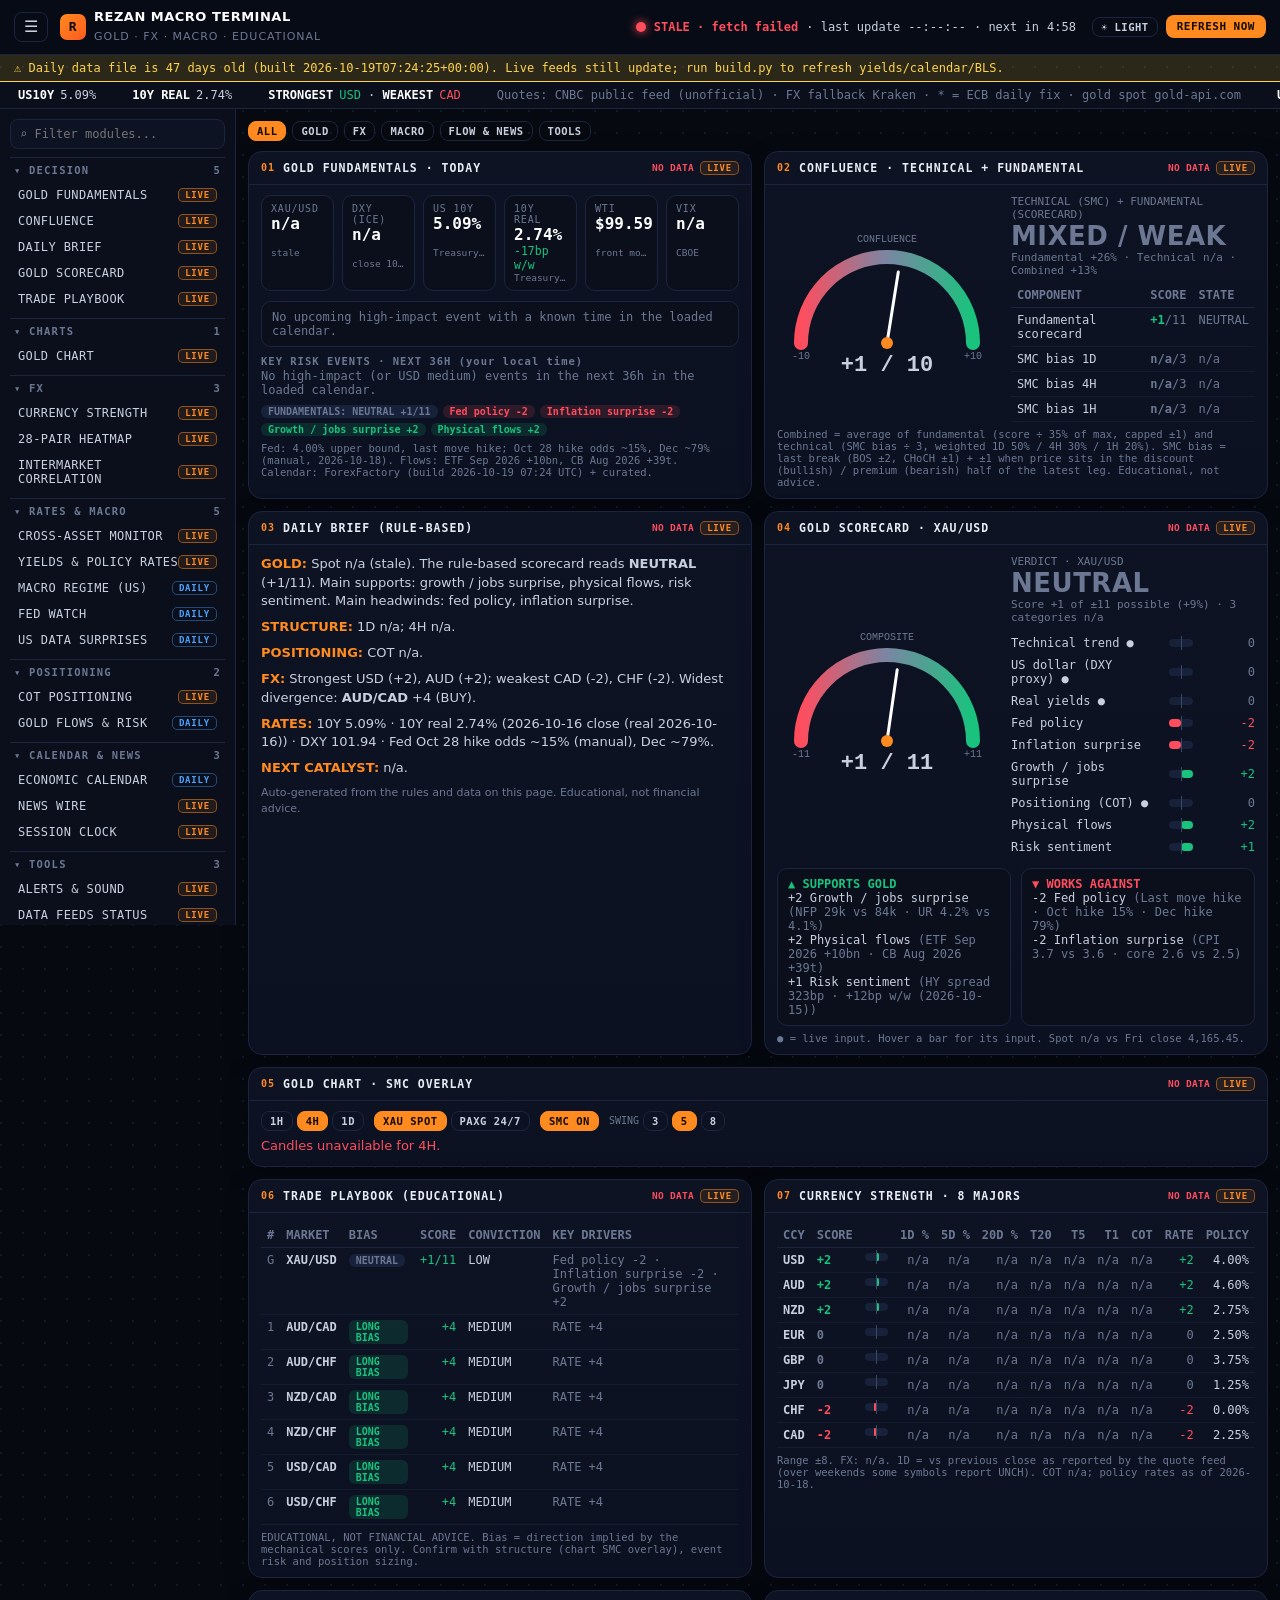
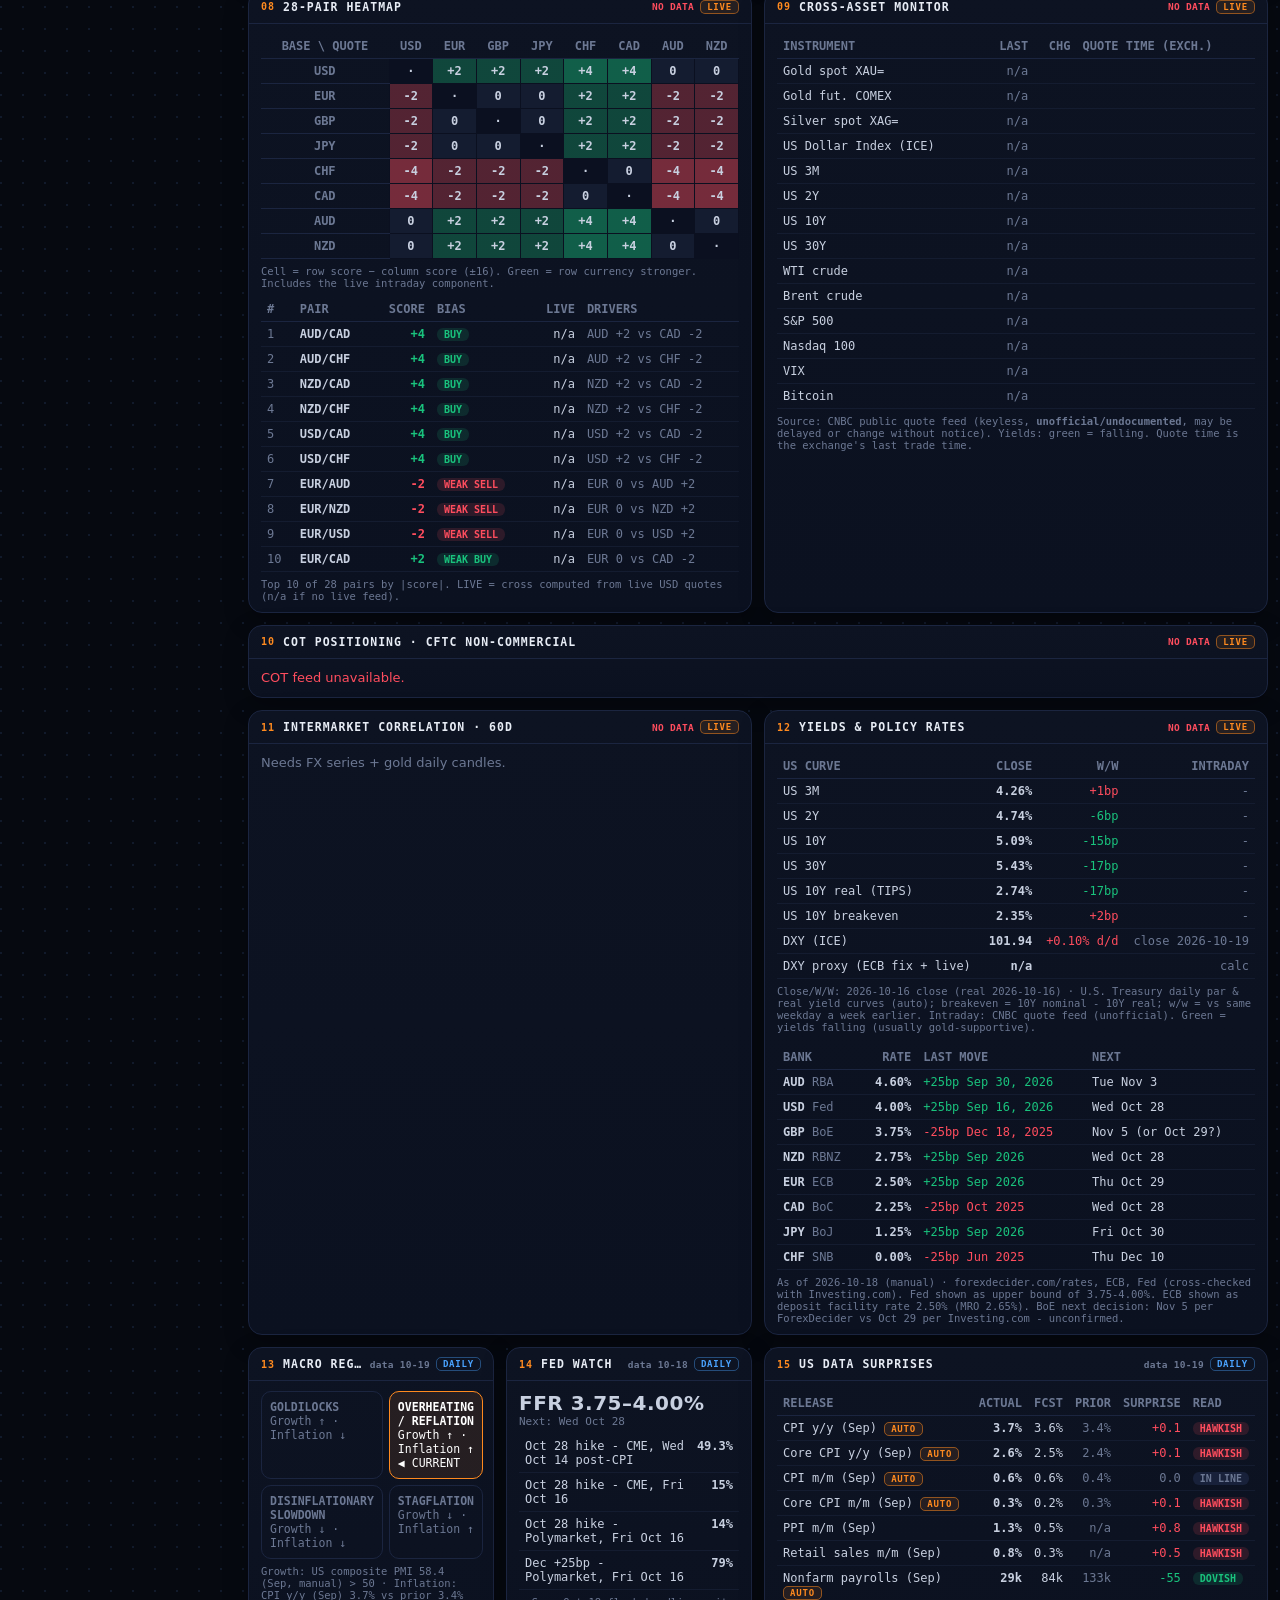
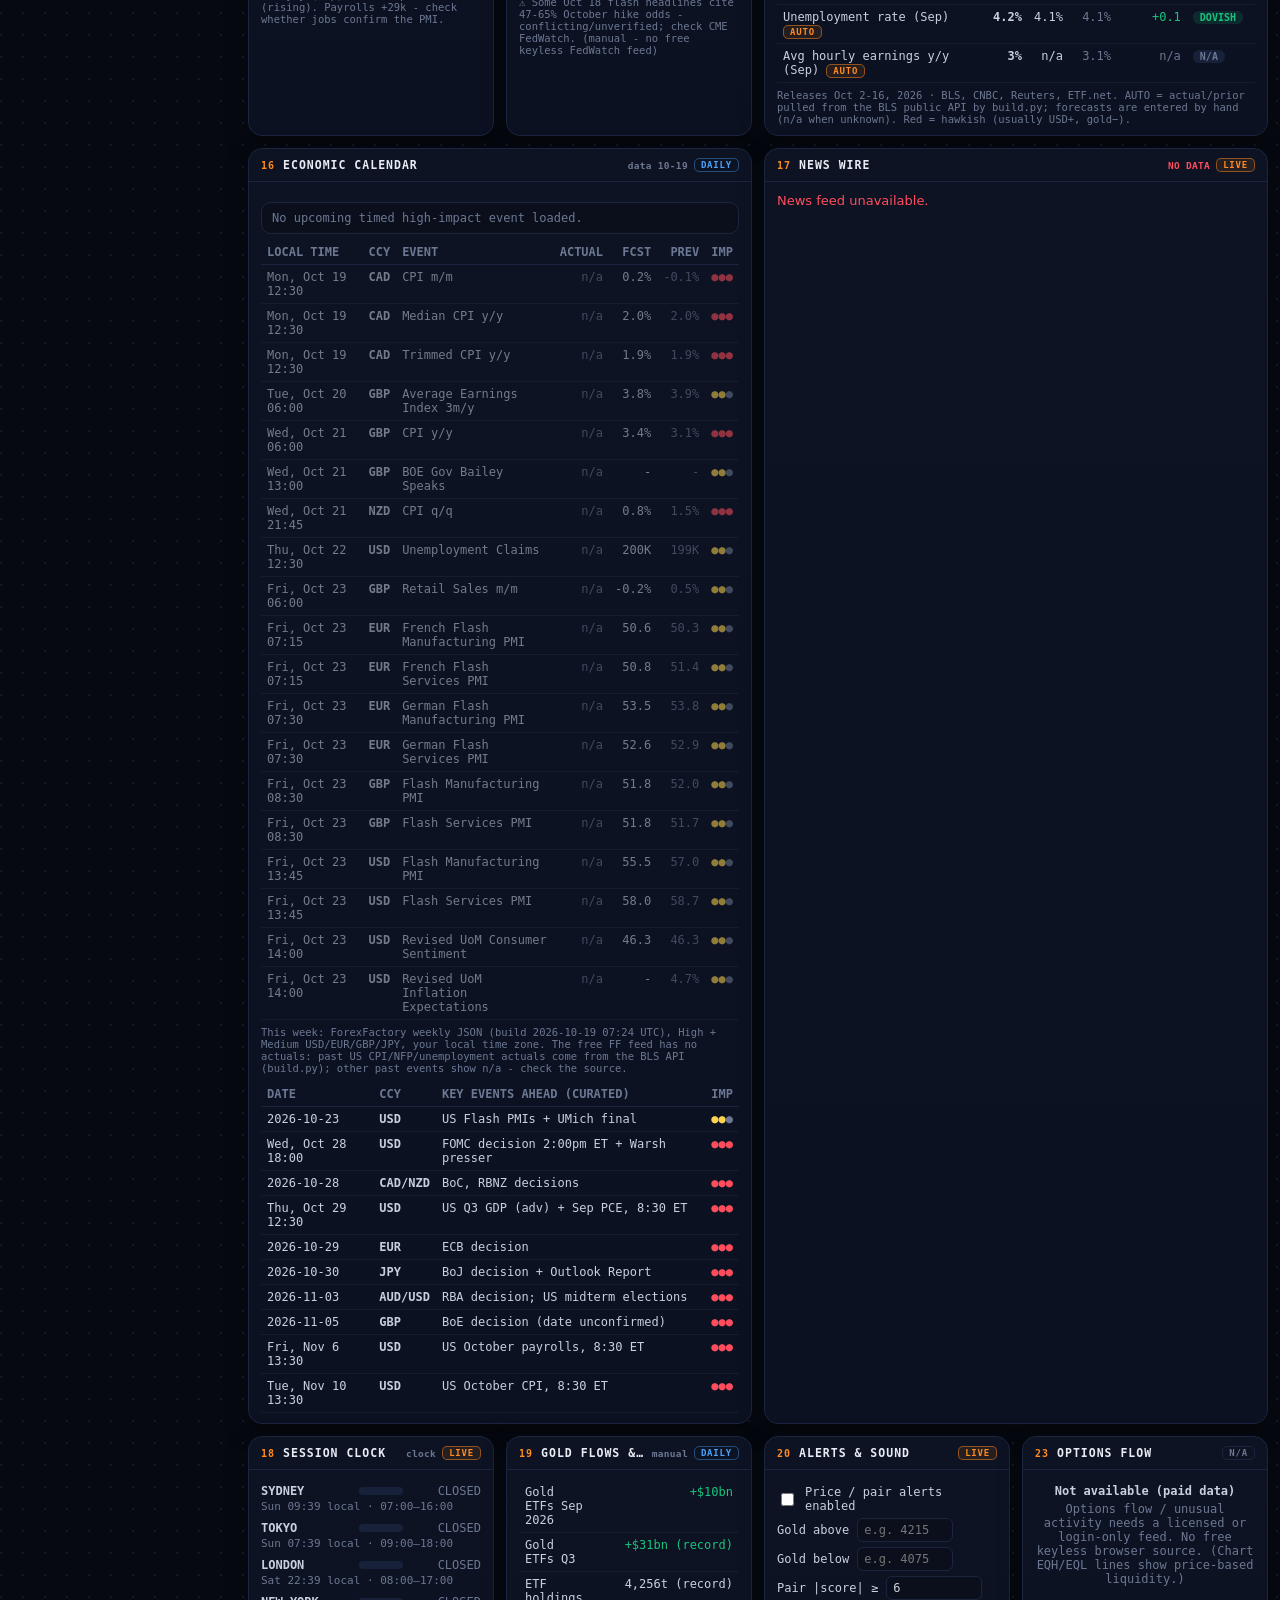
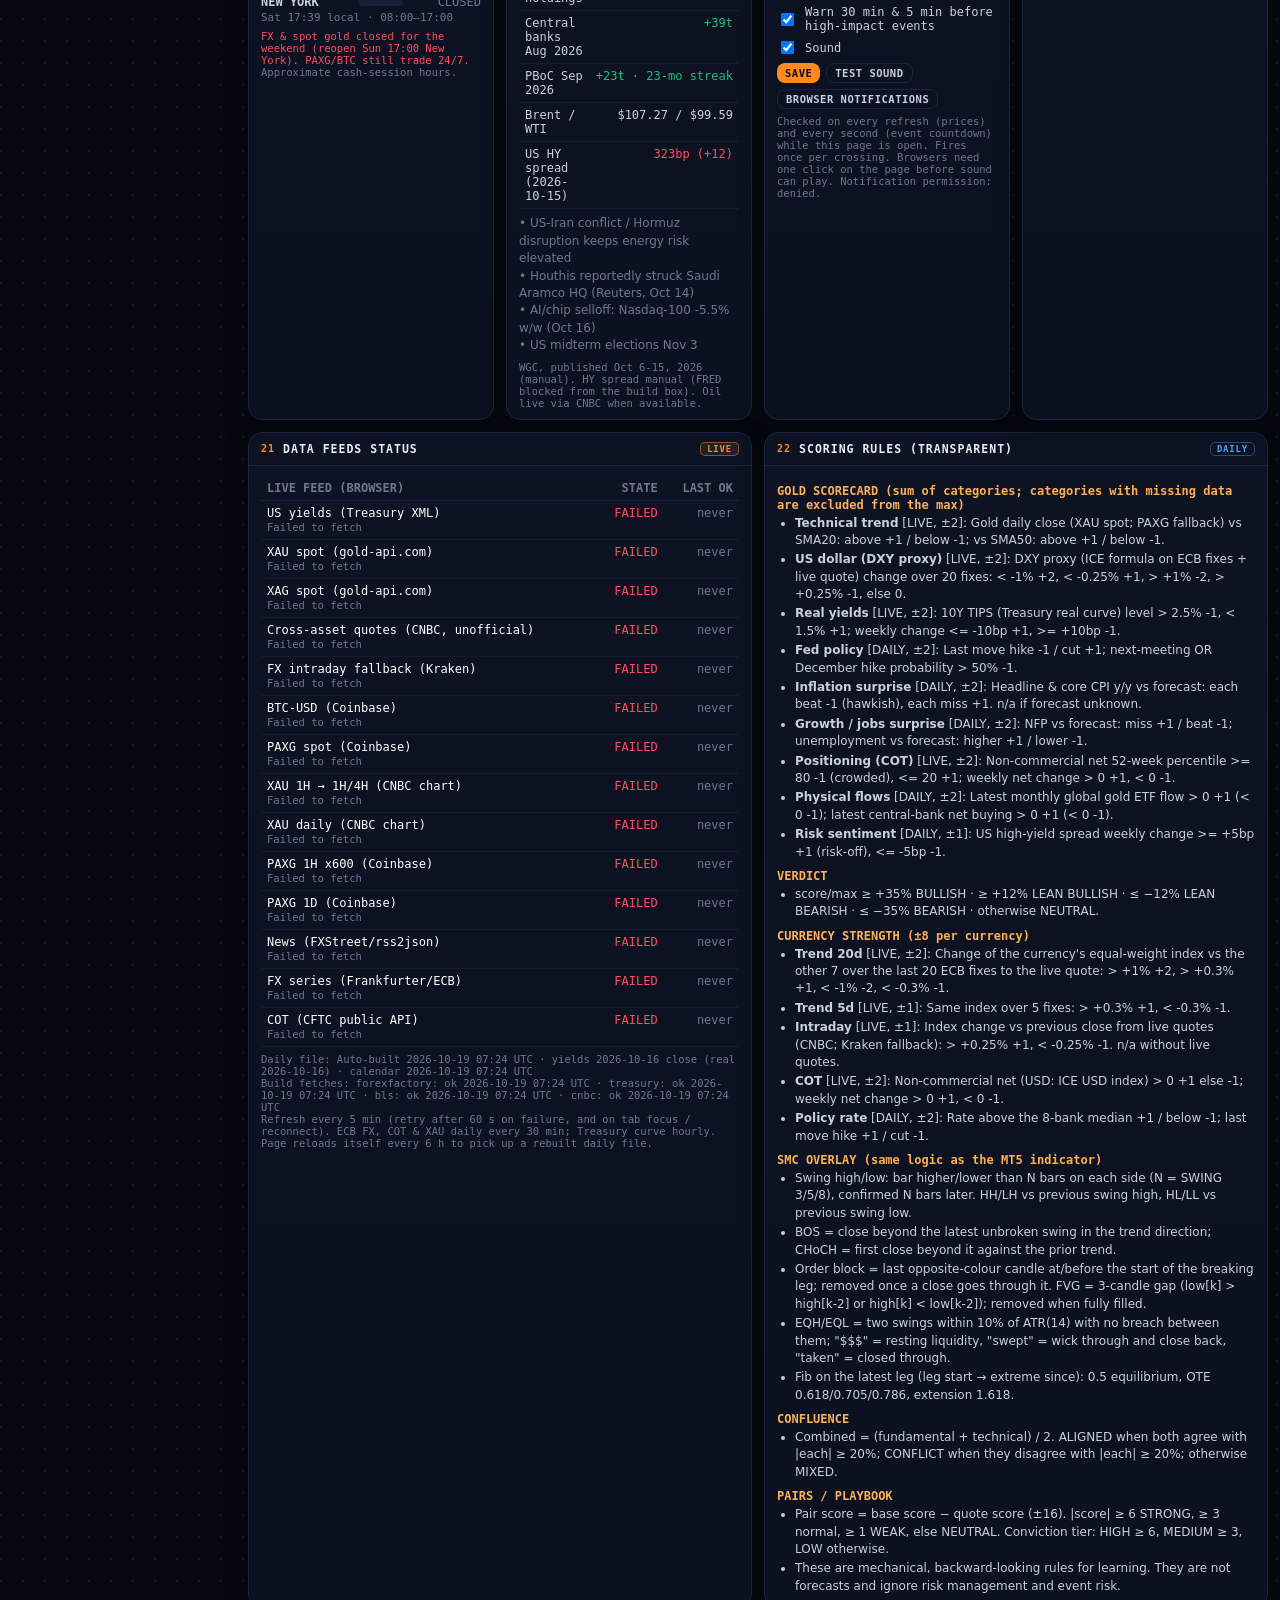
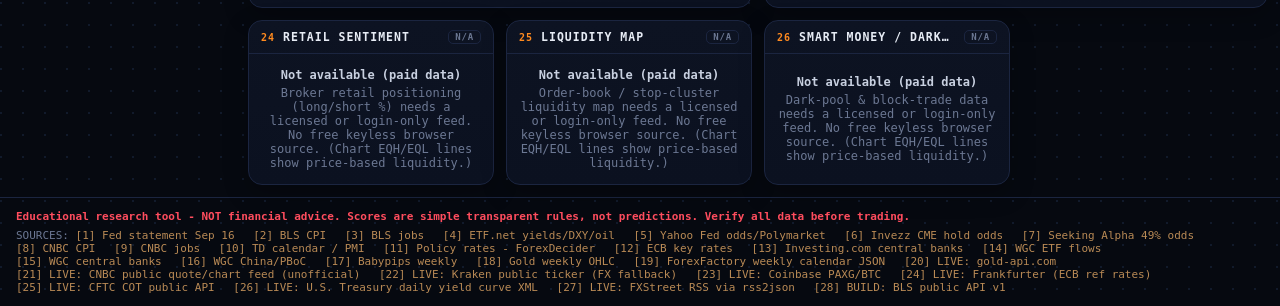
==== commit 1e6e3c3e: "daily data refresh 2026-10-19" ====
--- a/index.html
+++ b/index.html
@@ -119,7 +119,7 @@
   </main>
 </div>
 <footer><div class="disc" id="disc"></div><div id="srcs"></div></footer>
-<script>const DATA={"meta": {"name": "Rezan Macro Terminal", "asof": "Auto-built 2026-10-18 15:42 UTC \u00b7 yields 2026-10-16 close (real 2026-10-16) \u00b7 calendar 2026-10-18 15:42 UTC", "disclaimer": "Educational research tool - NOT financial advice. Scores are simple transparent rules, not predictions. Verify all data before trading.", "built_at": "2026-10-18T15:42:19+00:00"}, "gold_static": {"fri_close": 4165.45, "week_high": 4215.14, "week_low": 4075.05, "ath": 5595.47, "ath_date": "2026-01-29", "levels": [["Resistance (analyst-cited)", "4,217-4,233"], ["Week high", "4,215.14"], ["Week low", "4,075.05"], ["Pivot (analyst-cited)", "4,000"]]}, "us_rates": {"asof": "2026-10-16 close (real 2026-10-16)", "source": "U.S. Treasury daily par & real yield curves (auto); breakeven = 10Y nominal - 10Y real; w/w = vs same weekday a week earlier", "rows": [{"name": "US 3M", "value": 4.26, "chg_bp": 1}, {"name": "US 2Y", "value": 4.74, "chg_bp": -6}, {"name": "US 10Y", "value": 5.09, "chg_bp": -15}, {"name": "US 30Y", "value": 5.43, "chg_bp": -17}, {"name": "US 10Y real (TIPS)", "value": 2.74, "chg_bp": -17}, {"name": "US 10Y breakeven", "value": 2.35, "chg_bp": 2}], "dxy_actual": {"value": 101.78, "chg_pct_d": -0.27, "asof": "2026-10-16", "source": "CNBC quote feed (unofficial)"}}, "policy": {"asof": "2026-10-18", "source": "forexdecider.com/rates, ECB, Fed (cross-checked with Investing.com)", "note": "Fed shown as upper bound of 3.75-4.00%. ECB shown as deposit facility rate 2.50% (MRO 2.65%). BoE next decision: Nov 5 per ForexDecider vs Oct 29 per Investing.com - unconfirmed.", "banks": [{"ccy": "USD", "bank": "Fed", "rate": 4.0, "last": "+25bp Sep 16, 2026", "last_dir": 1, "next": "Wed Oct 28"}, {"ccy": "EUR", "bank": "ECB", "rate": 2.5, "last": "+25bp Sep 2026", "last_dir": 1, "next": "Thu Oct 29"}, {"ccy": "GBP", "bank": "BoE", "rate": 3.75, "last": "-25bp Dec 18, 2025", "last_dir": -1, "next": "Nov 5 (or Oct 29?)"}, {"ccy": "JPY", "bank": "BoJ", "rate": 1.25, "last": "+25bp Sep 2026", "last_dir": 1, "next": "Fri Oct 30"}, {"ccy": "CHF", "bank": "SNB", "rate": 0.0, "last": "-25bp Jun 2025", "last_dir": -1, "next": "Thu Dec 10"}, {"ccy": "CAD", "bank": "BoC", "rate": 2.25, "last": "-25bp Oct 2025", "last_dir": -1, "next": "Wed Oct 28"}, {"ccy": "AUD", "bank": "RBA", "rate": 4.6, "last": "+25bp Sep 30, 2026", "last_dir": 1, "next": "Tue Nov 3"}, {"ccy": "NZD", "bank": "RBNZ", "rate": 2.75, "last": "+25bp Sep 2026", "last_dir": 1, "next": "Wed Oct 28"}]}, "fed": {"last_move_dir": 1, "odds": [{"label": "Oct 28 hike - CME, Wed Oct 14 post-CPI", "value": 49.3}, {"label": "Oct 28 hike - CME, Fri Oct 16", "value": 15}, {"label": "Oct 28 hike - Polymarket, Fri Oct 16", "value": 14}, {"label": "Dec +25bp - Polymarket, Fri Oct 16", "value": 79}], "next_hike_prob": 15, "dec_hike_prob": 79, "note": "Some Oct 18 flash headlines cite 47-65% October hike odds - conflicting/unverified; check CME FedWatch."}, "us_data": {"asof": "Releases Oct 2-16, 2026", "source": "BLS, CNBC, Reuters, ETF.net", "rows": [{"name": "CPI y/y (Sep)", "actual": 3.7, "forecast": 3.6, "prior": 3.4, "unit": "%", "hawk_if_higher": true, "src": "BLS API (auto)", "period": "2026-09"}, {"name": "Core CPI y/y (Sep)", "actual": 2.6, "forecast": 2.5, "prior": 2.4, "unit": "%", "hawk_if_higher": true, "src": "BLS API (auto)", "period": "2026-09"}, {"name": "CPI m/m (Sep)", "actual": 0.6, "forecast": 0.6, "prior": 0.4, "unit": "%", "hawk_if_higher": true, "src": "BLS API (auto)", "period": "2026-09"}, {"name": "Core CPI m/m (Sep)", "actual": 0.3, "forecast": 0.2, "prior": 0.3, "unit": "%", "hawk_if_higher": true, "src": "BLS API (auto)", "period": "2026-09"}, {"name": "PPI m/m (Sep)", "actual": 1.3, "forecast": 0.5, "prior": null, "unit": "%", "hawk_if_higher": true}, {"name": "Retail sales m/m (Sep)", "actual": 0.8, "forecast": 0.3, "prior": null, "unit": "%", "hawk_if_higher": true}, {"name": "Nonfarm payrolls (Sep)", "actual": 29, "forecast": 84, "prior": 133, "unit": "k", "hawk_if_higher": true, "src": "BLS API (auto)", "period": "2026-09"}, {"name": "Unemployment rate (Sep)", "actual": 4.2, "forecast": 4.1, "prior": 4.1, "unit": "%", "hawk_if_higher": false, "src": "BLS API (auto)", "period": "2026-09"}, {"name": "Avg hourly earnings y/y (Sep)", "actual": 3.0, "forecast": null, "prior": 3.1, "unit": "%", "hawk_if_higher": true, "src": "BLS API (auto)", "period": "2026-09"}], "pmi_composite": {"value": 58.4, "period": "Sep", "source": "S&P Global via TD Economics"}}, "flows": {"asof": "WGC, published Oct 6-15, 2026", "etf_month_usd_bn": 10, "etf_month": "Sep 2026", "etf_q3_usd_bn": 31, "etf_holdings_t": 4256, "cb_net_t": 39, "cb_month": "Aug 2026", "pboc_t": 23, "pboc_month": "Sep 2026", "pboc_streak_m": 23}, "risk": {"hy_spread_bp": 323, "hy_chg_bp": 12, "asof": "2026-10-15", "brent": 109.86, "wti": 101.84, "oil_asof": "2026-10-17 (CNBC, front-month futures)", "headlines": ["US-Iran conflict / Hormuz disruption keeps energy risk elevated", "Houthis reportedly struck Saudi Aramco HQ (Reuters, Oct 14)", "AI/chip selloff: Nasdaq-100 -5.5% w/w (Oct 16)", "US midterm elections Nov 3"]}, "curated_calendar": [{"date": "2026-10-23", "ev": "US Flash PMIs + UMich final", "ccy": "USD", "imp": "Medium"}, {"date": "2026-10-28", "ev": "FOMC decision 2:00pm ET + Warsh presser", "ccy": "USD", "imp": "High", "at": "2026-10-28T14:00:00-04:00"}, {"date": "2026-10-28", "ev": "BoC, RBNZ decisions", "ccy": "CAD/NZD", "imp": "High"}, {"date": "2026-10-29", "ev": "US Q3 GDP (adv) + Sep PCE, 8:30 ET", "ccy": "USD", "imp": "High", "at": "2026-10-29T08:30:00-04:00"}, {"date": "2026-10-29", "ev": "ECB decision", "ccy": "EUR", "imp": "High"}, {"date": "2026-10-30", "ev": "BoJ decision + Outlook Report", "ccy": "JPY", "imp": "High"}, {"date": "2026-11-03", "ev": "RBA decision; US midterm elections", "ccy": "AUD/USD", "imp": "High"}, {"date": "2026-11-05", "ev": "BoE decision (date unconfirmed)", "ccy": "GBP", "imp": "High"}, {"date": "2026-11-06", "ev": "US October payrolls, 8:30 ET", "ccy": "USD", "imp": "High", "at": "2026-11-06T08:30:00-05:00"}, {"date": "2026-11-10", "ev": "US October CPI, 8:30 ET", "ccy": "USD", "imp": "High", "at": "2026-11-10T08:30:00-05:00"}], "ff_calendar": {"fetched_at": "2026-10-18 15:42 UTC", "source": "https://nfs.faireconomy.media/ff_calendar_thisweek.json", "events": [{"title": "IMF Meetings", "country": "All", "date": "2026-10-18T10:15:00-04:00", "impact": "Low", "forecast": "", "previous": ""}, {"title": "BusinessNZ Services Index", "country": "NZD", "date": "2026-10-18T17:30:00-04:00", "impact": "Low", "forecast": "", "previous": "51.2"}, {"title": "Trade Balance", "country": "NZD", "date": "2026-10-18T17:45:00-04:00", "impact": "Low", "forecast": "-775M", "previous": "-1349M"}, {"title": "Rightmove HPI m/m", "country": "GBP", "date": "2026-10-18T19:01:00-04:00", "impact": "Low", "forecast": "", "previous": "0.7%"}, {"title": "RBA Assist Gov Kent Speaks", "country": "AUD", "date": "2026-10-18T19:05:00-04:00", "impact": "Low", "forecast": "", "previous": ""}, {"title": "New Home Prices m/m", "country": "CNY", "date": "2026-10-18T21:30:00-04:00", "impact": "Low", "forecast": "", "previous": "-0.17%"}, {"title": "Fixed Asset Investment ytd/y", "country": "CNY", "date": "2026-10-18T22:00:00-04:00", "impact": "Low", "forecast": "-7.3%", "previous": "-7.2%"}, {"title": "GDP q/y", "country": "CNY", "date": "2026-10-18T22:00:00-04:00", "impact": "Low", "forecast": "4.4%", "previous": "4.3%"}, {"title": "Industrial Production y/y", "country": "CNY", "date": "2026-10-18T22:00:00-04:00", "impact": "Low", "forecast": "5.4%", "previous": "5.2%"}, {"title": "NBS Press Conference", "country": "CNY", "date": "2026-10-18T22:00:00-04:00", "impact": "Low", "forecast": "", "previous": ""}, {"title": "Retail Sales y/y", "country": "CNY", "date": "2026-10-18T22:00:00-04:00", "impact": "Low", "forecast": "0.5%", "previous": "0.4%"}, {"title": "Unemployment Rate", "country": "CNY", "date": "2026-10-18T22:00:00-04:00", "impact": "Low", "forecast": "5.3%", "previous": "5.3%"}, {"title": "Tertiary Industry Activity m/m", "country": "JPY", "date": "2026-10-19T00:30:00-04:00", "impact": "Low", "forecast": "-0.3%", "previous": "0.4%"}, {"title": "Foreign Direct Investment ytd/y", "country": "CNY", "date": "2026-10-19T02:02:00-04:00", "impact": "Low", "forecast": "", "previous": "-5.3%"}, {"title": "CPI m/m", "country": "CAD", "date": "2026-10-19T08:30:00-04:00", "impact": "High", "forecast": "0.2%", "previous": "-0.1%"}, {"title": "Median CPI y/y", "country": "CAD", "date": "2026-10-19T08:30:00-04:00", "impact": "High", "forecast": "2.0%", "previous": "2.0%"}, {"title": "Trimmed CPI y/y", "country": "CAD", "date": "2026-10-19T08:30:00-04:00", "impact": "High", "forecast": "1.9%", "previous": "1.9%"}, {"title": "Common CPI y/y", "country": "CAD", "date": "2026-10-19T08:30:00-04:00", "impact": "Medium", "forecast": "2.6%", "previous": "2.6%"}, {"title": "Core CPI m/m", "country": "CAD", "date": "2026-10-19T08:30:00-04:00", "impact": "Low", "forecast": "", "previous": "0.1%"}, {"title": "NAHB Housing Market Index", "country": "USD", "date": "2026-10-19T10:00:00-04:00", "impact": "Low", "forecast": "31", "previous": "32"}, {"title": "BOC Business Outlook Survey", "country": "CAD", "date": "2026-10-19T11:30:00-04:00", "impact": "Low", "forecast": "", "previous": ""}, {"title": "1-y Loan Prime Rate", "country": "CNY", "date": "2026-10-19T21:00:00-04:00", "impact": "Low", "forecast": "3.00%", "previous": "3.00%"}, {"title": "5-y Loan Prime Rate", "country": "CNY", "date": "2026-10-19T21:00:00-04:00", "impact": "Low", "forecast": "3.50%", "previous": "3.50%"}, {"title": "German PPI m/m", "country": "EUR", "date": "2026-10-20T02:00:00-04:00", "impact": "Low", "forecast": "1.5%", "previous": "1.1%"}, {"title": "Average Earnings Index 3m/y", "country": "GBP", "date": "2026-10-20T02:00:00-04:00", "impact": "Medium", "forecast": "3.8%", "previous": "3.9%"}, {"title": "Claimant Count Change", "country": "GBP", "date": "2026-10-20T02:00:00-04:00", "impact": "Low", "forecast": "19.4K", "previous": "27.8K"}, {"title": "Unemployment Rate", "country": "GBP", "date": "2026-10-20T02:00:00-04:00", "impact": "Low", "forecast": "4.9%", "previous": "4.9%"}, {"title": "Current Account", "country": "EUR", "date": "2026-10-20T04:00:00-04:00", "impact": "Low", "forecast": "29.2B", "previous": "27.6B"}, {"title": "German ZEW Economic Sentiment", "country": "EUR", "date": "2026-10-20T05:00:00-04:00", "impact": "Low", "forecast": "30.2", "previous": "34.7"}, {"title": "ZEW Economic Sentiment", "country": "EUR", "date": "2026-10-20T05:00:00-04:00", "impact": "Low", "forecast": "23.6", "previous": "25.8"}, {"title": "10-y Bond Auction", "country": "GBP", "date": "2026-10-20T05:33:00-04:00", "impact": "Low", "forecast": "", "previous": "5.38|3.3"}, {"title": "ADP Weekly Employment Change", "country": "USD", "date": "2026-10-20T08:15:00-04:00", "impact": "Low", "forecast": "", "previous": "24.8K"}, {"title": "Building Permits", "country": "USD", "date": "2026-10-20T08:30:00-04:00", "impact": "Low", "forecast": "1.39M", "previous": "1.39M"}, {"title": "Housing Starts", "country": "USD", "date": "2026-10-20T08:30:00-04:00", "impact": "Low", "forecast": "1.30M", "previous": "1.28M"}, {"title": "Pending Home Sales m/m", "country": "USD", "date": "2026-10-20T10:00:00-04:00", "impact": "Low", "forecast": "-0.4%", "previous": "0.3%"}, {"title": "GDT Price Index", "country": "NZD", "date": "2026-10-20T10:50:00-04:00", "impact": "Low", "forecast": "", "previous": "1.2%"}, {"title": "MPC Member Greene Speaks", "country": "GBP", "date": "2026-10-20T13:00:00-04:00", "impact": "Low", "forecast": "", "previous": ""}, {"title": "API Weekly Statistical Bulletin", "country": "USD", "date": "2026-10-20T16:30:00-04:00", "impact": "Low", "forecast": "", "previous": ""}, {"title": "RBA Deputy Gov Hauser Speaks", "country": "AUD", "date": "2026-10-20T18:30:00-04:00", "impact": "Low", "forecast": "", "previous": ""}, {"title": "Trade Balance", "country": "JPY", "date": "2026-10-20T19:50:00-04:00", "impact": "Low", "forecast": "-0.21T", "previous": "-0.84T"}, {"title": "Credit Card Spending y/y", "country": "NZD", "date": "2026-10-20T22:00:00-04:00", "impact": "Low", "forecast": "", "previous": "3.5%"}, {"title": "CPI y/y", "country": "GBP", "date": "2026-10-21T02:00:00-04:00", "impact": "High", "forecast": "3.4%", "previous": "3.1%"}, {"title": "Core CPI y/y", "country": "GBP", "date": "2026-10-21T02:00:00-04:00", "impact": "Low", "forecast": "2.8%", "previous": "2.6%"}, {"title": "PPI Input m/m", "country": "GBP", "date": "2026-10-21T02:00:00-04:00", "impact": "Low", "forecast": "1.3%", "previous": "0.3%"}, {"title": "PPI Output m/m", "country": "GBP", "date": "2026-10-21T02:00:00-04:00", "impact": "Low", "forecast": "0.7%", "previous": "0.7%"}, {"title": "Public Sector Net Borrowing", "country": "GBP", "date": "2026-10-21T02:00:00-04:00", "impact": "Low", "forecast": "23.9B", "previous": "18.3B"}, {"title": "RPI y/y", "country": "GBP", "date": "2026-10-21T02:00:00-04:00", "impact": "Low", "forecast": "3.9%", "previous": "3.4%"}, {"title": "German Buba President Nagel Speaks", "country": "EUR", "date": "2026-10-21T03:15:00-04:00", "impact": "Low", "forecast": "", "previous": ""}, {"title": "HPI y/y", "country": "GBP", "date": "2026-10-21T04:30:00-04:00", "impact": "Low", "forecast": "1.7%", "previous": "1.4%"}, {"title": "German Buba Monthly Report", "country": "EUR", "date": "2026-10-21T06:00:00-04:00", "impact": "Low", "forecast": "", "previous": ""}, {"title": "BOE Gov Bailey Speaks", "country": "GBP", "date": "2026-10-21T09:00:00-04:00", "impact": "Medium", "forecast": "", "previous": ""}, {"title": "Crude Oil Inventories", "country": "USD", "date": "2026-10-21T10:30:00-04:00", "impact": "Low", "forecast": "", "previous": "-8.6M"}, {"title": "CPI q/q", "country": "NZD", "date": "2026-10-21T17:45:00-04:00", "impact": "High", "forecast": "0.8%", "previous": "1.5%"}, {"title": "Summary of Monetary Policy Discussions", "country": "CHF", "date": "2026-10-22T03:30:00-04:00", "impact": "Low", "forecast": "", "previous": ""}, {"title": "CBI Industrial Order Expectations", "country": "GBP", "date": "2026-10-22T06:00:00-04:00", "impact": "Low", "forecast": "-20", "previous": "-9"}, {"title": "IPPI m/m", "country": "CAD", "date": "2026-10-22T08:30:00-04:00", "impact": "Low", "forecast": "0.7%", "previous": "1.3%"}, {"title": "NHPI m/m", "country": "CAD", "date": "2026-10-22T08:30:00-04:00", "impact": "Low", "forecast": "-0.1%", "previous": "-0.1%"}, {"title": "RMPI m/m", "country": "CAD", "date": "2026-10-22T08:30:00-04:00", "impact": "Low", "forecast": "0.1%", "previous": "3.1%"}, {"title": "Unemployment Claims", "country": "USD", "date": "2026-10-22T08:30:00-04:00", "impact": "Medium", "forecast": "200K", "previous": "199K"}, {"title": "Consumer Confidence", "country": "EUR", "date": "2026-10-22T10:00:00-04:00", "impact": "Low", "forecast": "-17", "previous": "-17"}, {"title": "CB Leading Index m/m", "country": "USD", "date": "2026-10-22T10:00:00-04:00", "impact": "Low", "forecast": "-0.2%", "previous": "-0.1%"}, {"title": "Natural Gas Storage", "country": "USD", "date": "2026-10-22T10:30:00-04:00", "impact": "Low", "forecast": "", "previous": "67B"}, {"title": "Flash Manufacturing PMI", "country": "AUD", "date": "2026-10-22T18:00:00-04:00", "impact": "Low", "forecast": "", "previous": "49.3"}, {"title": "Flash Services PMI", "country": "AUD", "date": "2026-10-22T18:00:00-04:00", "impact": "Low", "forecast": "", "previous": "51.4"}, {"title": "GfK Consumer Confidence", "country": "GBP", "date": "2026-10-22T19:01:00-04:00", "impact": "Low", "forecast": "-14", "previous": "-13"}, {"title": "National Core CPI y/y", "country": "JPY", "date": "2026-10-22T19:30:00-04:00", "impact": "Low", "forecast": "2.1%", "previous": "1.7%"}, {"title": "Flash Manufacturing PMI", "country": "JPY", "date": "2026-10-22T20:30:00-04:00", "impact": "Low", "forecast": "54.5", "previous": "54.1"}, {"title": "Retail Sales m/m", "country": "GBP", "date": "2026-10-23T02:00:00-04:00", "impact": "Medium", "forecast": "-0.2%", "previous": "0.5%"}, {"title": "French Flash Manufacturing PMI", "country": "EUR", "date": "2026-10-23T03:15:00-04:00", "impact": "Medium", "forecast": "50.6", "previous": "50.3"}, {"title": "French Flash Services PMI", "country": "EUR", "date": "2026-10-23T03:15:00-04:00", "impact": "Medium", "forecast": "50.8", "previous": "51.4"}, {"title": "German Flash Manufacturing PMI", "country": "EUR", "date": "2026-10-23T03:30:00-04:00", "impact": "Medium", "forecast": "53.5", "previous": "53.8"}, {"title": "German Flash Services PMI", "country": "EUR", "date": "2026-10-23T03:30:00-04:00", "impact": "Medium", "forecast": "52.6", "previous": "52.9"}, {"title": "Flash Manufacturing PMI", "country": "EUR", "date": "2026-10-23T04:00:00-04:00", "impact": "Low", "forecast": "52.7", "previous": "52.7"}, {"title": "Flash Services PMI", "country": "EUR", "date": "2026-10-23T04:00:00-04:00", "impact": "Low", "forecast": "52.6", "previous": "53.0"}, {"title": "Flash Manufacturing PMI", "country": "GBP", "date": "2026-10-23T04:30:00-04:00", "impact": "Medium", "forecast": "51.8", "previous": "52.0"}, {"title": "Flash Services PMI", "country": "GBP", "date": "2026-10-23T04:30:00-04:00", "impact": "Medium", "forecast": "51.8", "previous": "51.7"}, {"title": "Core Retail Sales m/m", "country": "CAD", "date": "2026-10-23T08:30:00-04:00", "impact": "Low", "forecast": "1.1%", "previous": "-0.7%"}, {"title": "Retail Sales m/m", "country": "CAD", "date": "2026-10-23T08:30:00-04:00", "impact": "Low", "forecast": "1.3%", "previous": "-0.7%"}, {"title": "Belgian NBB Business Climate", "country": "EUR", "date": "2026-10-23T09:00:00-04:00", "impact": "Low", "forecast": "-11.5", "previous": "-12.1"}, {"title": "Flash Manufacturing PMI", "country": "USD", "date": "2026-10-23T09:45:00-04:00", "impact": "Medium", "forecast": "55.5", "previous": "57.0"}, {"title": "Flash Services PMI", "country": "USD", "date": "2026-10-23T09:45:00-04:00", "impact": "Medium", "forecast": "58.0", "previous": "58.7"}, {"title": "Revised UoM Consumer Sentiment", "country": "USD", "date": "2026-10-23T10:00:00-04:00", "impact": "Medium", "forecast": "46.3", "previous": "46.3"}, {"title": "Revised UoM Inflation Expectations", "country": "USD", "date": "2026-10-23T10:00:00-04:00", "impact": "Medium", "forecast": "", "previous": "4.7%"}, {"title": "Daylight Saving Time Shift", "country": "CHF", "date": "2026-10-24T21:00:00-04:00", "impact": "Holiday", "forecast": "", "previous": ""}, {"title": "Daylight Saving Time Shift", "country": "EUR", "date": "2026-10-24T21:00:00-04:00", "impact": "Holiday", "forecast": "", "previous": ""}, {"title": "Daylight Saving Time Shift", "country": "GBP", "date": "2026-10-24T21:00:00-04:00", "impact": "Holiday", "forecast": "", "previous": ""}]}, "live_sources": {"gold": "https://api.gold-api.com/price/XAU", "silver": "https://api.gold-api.com/price/XAG", "paxg_spot": "https://api.coinbase.com/v2/prices/PAXG-USD/spot", "paxg_candles": "https://api.exchange.coinbase.com/products/PAXG-USD/candles", "fx_series": "https://api.frankfurter.dev/v1/", "fx_fallback": "https://open.er-api.com/v6/latest/USD", "cot": "https://publicreporting.cftc.gov/resource/6dca-aqww.json", "news": "https://api.rss2json.com/v1/api.json?rss_url=https%3A%2F%2Fwww.fxstreet.com%2Frss%2Fnews", "cnbc_quote": "https://quote.cnbc.com/quote-html-webservice/restQuote/symbolType/symbol", "cnbc_chart": "https://ts-api.cnbc.com/harmony/app/charts/", "kraken": "https://api.kraken.com/0/public/Ticker", "btc": "https://api.exchange.coinbase.com/products/BTC-USD/ticker", "treasury": "https://home.treasury.gov/resource-center/data-chart-center/interest-rates/pages/xml"}, "sources": [["Fed statement Sep 16", "https://www.federalreserve.gov/newsevents/pressreleases/monetary20260916a.htm"], ["BLS CPI", "https://www.bls.gov/news.release/cpi.nr0.htm"], ["BLS jobs", "https://www.bls.gov/news.release/empsit.nr0.htm"], ["ETF.net yields/DXY/oil", "https://etf.net/news/10-year-yield-falls-despite-inflation-2026-10-17"], ["Yahoo Fed odds/Polymarket", "https://finance.yahoo.com/economy/policy/articles/october-rate-hike-odds-collapse-131124137.html"], ["Invezz CME hold odds", "https://invezz.com/news/2026/10/16/fed-rate-hold-odds-jump-to-85-even-as-warsh-offers-no-clues-on-policy-path/"], ["Seeking Alpha 49% odds", "https://seekingalpha.com/news/4652903-october-rate-hike-probability-pops-to-49-now-a-coin-flip-chance-after-cpi-data"], ["CNBC CPI", "https://www.cnbc.com/2026/10/14/cpi-inflation-report-september-2026.html"], ["CNBC jobs", "https://www.cnbc.com/2026/10/02/jobs-report-september-2026.html"], ["TD calendar / PMI", "https://economics.td.com/domains/economics.td.com/documents/reports/bottom-line/tables/2026-10-16/upcoming.htm"], ["Policy rates - ForexDecider", "https://forexdecider.com/rates"], ["ECB key rates", "https://www.ecb.europa.eu/stats/policy_and_exchange_rates/key_ecb_interest_rates/html/index.en.html"], ["Investing.com central banks", "https://uk.investing.com/central-banks/"], ["WGC ETF flows", "https://www.gold.org/goldhub/research/gold-etfs-holdings-and-flows/2026/10"], ["WGC central banks", "https://www.gold.org/goldhub/research/central-banks"], ["WGC China/PBoC", "https://www.gold.org/goldhub/gold-focus/2026/10/china-gold-market-update-q3-ends-strong-official-gold-buying"], ["Babypips weekly", "https://www.babypips.com/analysis/financial-forex-market-weekly-recap-october-16-2026"], ["Gold weekly OHLC", "https://goldprice.dev/blog/gold-weekly-2026-10-16"], ["ForexFactory weekly calendar JSON", "https://nfs.faireconomy.media/ff_calendar_thisweek.json"], ["LIVE: gold-api.com", "https://api.gold-api.com/price/XAU"], ["LIVE: CNBC public quote/chart feed (unofficial)", "https://www.cnbc.com/quotes/XAU="], ["LIVE: Kraken public ticker (FX fallback)", "https://docs.kraken.com/api/docs/rest-api/get-ticker-information"], ["LIVE: Coinbase PAXG/BTC", "https://api.exchange.coinbase.com/products/PAXG-USD/candles"], ["LIVE: Frankfurter (ECB ref rates)", "https://api.frankfurter.dev/"], ["LIVE: CFTC COT public API", "https://publicreporting.cftc.gov/resource/6dca-aqww.json"], ["LIVE: U.S. Treasury daily yield curve XML", "https://home.treasury.gov/treasury-daily-interest-rate-xml-feed"], ["LIVE: FXStreet RSS via rss2json", "https://www.fxstreet.com/rss/news"], ["BUILD: BLS public API v1", "https://www.bls.gov/developers/"]], "auto": {"failures": [], "forexfactory": {"ok": true, "at": "2026-10-18 15:42 UTC", "info": "86 events"}, "treasury": {"ok": true, "at": "2026-10-18 15:42 UTC", "info": "10Y 5.09 real 2.74 as of 2026-10-16"}, "bls": {"ok": true, "at": "2026-10-18 15:42 UTC", "info": "CPI (2026, 9) y/y 3.7 \u00b7 NFP (2026, 9) 29k"}, "cnbc": {"ok": true, "at": "2026-10-18 15:42 UTC", "info": "DXY 101.779 Brent 109.86 WTI 101.84"}, "manual": {"policy": {"asof": "2026-10-18", "age_days": 0}, "flows": {"asof": null}, "risk_hy": {"asof": "2026-10-15", "age_days": 3}, "fed": {"asof": "2026-10-18", "age_days": 0}}}, "us_actuals": {"source": "BLS public API v1", "fetched_at": "2026-10-18 15:42 UTC", "items": [{"re": "^CPI y/y", "v": "3.7%", "period": "2026-09"}, {"re": "^Core CPI y/y", "v": "2.6%", "period": "2026-09"}, {"re": "^CPI m/m", "v": "0.6%", "period": "2026-09"}, {"re": "^Core CPI m/m", "v": "0.3%", "period": "2026-09"}, {"re": "^Non-Farm Employment Change", "v": "29K", "period": "2026-09"}, {"re": "^Unemployment Rate", "v": "4.2%", "period": "2026-09"}]}};</script>
+<script>const DATA={"meta": {"name": "Rezan Macro Terminal", "asof": "Auto-built 2026-10-19 07:24 UTC \u00b7 yields 2026-10-16 close (real 2026-10-16) \u00b7 calendar 2026-10-19 07:24 UTC", "disclaimer": "Educational research tool - NOT financial advice. Scores are simple transparent rules, not predictions. Verify all data before trading.", "built_at": "2026-10-19T07:24:25+00:00"}, "gold_static": {"fri_close": 4165.45, "week_high": 4215.14, "week_low": 4075.05, "ath": 5595.47, "ath_date": "2026-01-29", "levels": [["Resistance (analyst-cited)", "4,217-4,233"], ["Week high", "4,215.14"], ["Week low", "4,075.05"], ["Pivot (analyst-cited)", "4,000"]]}, "us_rates": {"asof": "2026-10-16 close (real 2026-10-16)", "source": "U.S. Treasury daily par & real yield curves (auto); breakeven = 10Y nominal - 10Y real; w/w = vs same weekday a week earlier", "rows": [{"name": "US 3M", "value": 4.26, "chg_bp": 1}, {"name": "US 2Y", "value": 4.74, "chg_bp": -6}, {"name": "US 10Y", "value": 5.09, "chg_bp": -15}, {"name": "US 30Y", "value": 5.43, "chg_bp": -17}, {"name": "US 10Y real (TIPS)", "value": 2.74, "chg_bp": -17}, {"name": "US 10Y breakeven", "value": 2.35, "chg_bp": 2}], "dxy_actual": {"value": 101.94, "chg_pct_d": 0.1, "asof": "2026-10-19", "source": "CNBC quote feed (unofficial)"}}, "policy": {"asof": "2026-10-18", "source": "forexdecider.com/rates, ECB, Fed (cross-checked with Investing.com)", "note": "Fed shown as upper bound of 3.75-4.00%. ECB shown as deposit facility rate 2.50% (MRO 2.65%). BoE next decision: Nov 5 per ForexDecider vs Oct 29 per Investing.com - unconfirmed.", "banks": [{"ccy": "USD", "bank": "Fed", "rate": 4.0, "last": "+25bp Sep 16, 2026", "last_dir": 1, "next": "Wed Oct 28"}, {"ccy": "EUR", "bank": "ECB", "rate": 2.5, "last": "+25bp Sep 2026", "last_dir": 1, "next": "Thu Oct 29"}, {"ccy": "GBP", "bank": "BoE", "rate": 3.75, "last": "-25bp Dec 18, 2025", "last_dir": -1, "next": "Nov 5 (or Oct 29?)"}, {"ccy": "JPY", "bank": "BoJ", "rate": 1.25, "last": "+25bp Sep 2026", "last_dir": 1, "next": "Fri Oct 30"}, {"ccy": "CHF", "bank": "SNB", "rate": 0.0, "last": "-25bp Jun 2025", "last_dir": -1, "next": "Thu Dec 10"}, {"ccy": "CAD", "bank": "BoC", "rate": 2.25, "last": "-25bp Oct 2025", "last_dir": -1, "next": "Wed Oct 28"}, {"ccy": "AUD", "bank": "RBA", "rate": 4.6, "last": "+25bp Sep 30, 2026", "last_dir": 1, "next": "Tue Nov 3"}, {"ccy": "NZD", "bank": "RBNZ", "rate": 2.75, "last": "+25bp Sep 2026", "last_dir": 1, "next": "Wed Oct 28"}]}, "fed": {"last_move_dir": 1, "odds": [{"label": "Oct 28 hike - CME, Wed Oct 14 post-CPI", "value": 49.3}, {"label": "Oct 28 hike - CME, Fri Oct 16", "value": 15}, {"label": "Oct 28 hike - Polymarket, Fri Oct 16", "value": 14}, {"label": "Dec +25bp - Polymarket, Fri Oct 16", "value": 79}], "next_hike_prob": 15, "dec_hike_prob": 79, "note": "Some Oct 18 flash headlines cite 47-65% October hike odds - conflicting/unverified; check CME FedWatch."}, "us_data": {"asof": "Releases Oct 2-16, 2026", "source": "BLS, CNBC, Reuters, ETF.net", "rows": [{"name": "CPI y/y (Sep)", "actual": 3.7, "forecast": 3.6, "prior": 3.4, "unit": "%", "hawk_if_higher": true, "src": "BLS API (auto)", "period": "2026-09"}, {"name": "Core CPI y/y (Sep)", "actual": 2.6, "forecast": 2.5, "prior": 2.4, "unit": "%", "hawk_if_higher": true, "src": "BLS API (auto)", "period": "2026-09"}, {"name": "CPI m/m (Sep)", "actual": 0.6, "forecast": 0.6, "prior": 0.4, "unit": "%", "hawk_if_higher": true, "src": "BLS API (auto)", "period": "2026-09"}, {"name": "Core CPI m/m (Sep)", "actual": 0.3, "forecast": 0.2, "prior": 0.3, "unit": "%", "hawk_if_higher": true, "src": "BLS API (auto)", "period": "2026-09"}, {"name": "PPI m/m (Sep)", "actual": 1.3, "forecast": 0.5, "prior": null, "unit": "%", "hawk_if_higher": true}, {"name": "Retail sales m/m (Sep)", "actual": 0.8, "forecast": 0.3, "prior": null, "unit": "%", "hawk_if_higher": true}, {"name": "Nonfarm payrolls (Sep)", "actual": 29, "forecast": 84, "prior": 133, "unit": "k", "hawk_if_higher": true, "src": "BLS API (auto)", "period": "2026-09"}, {"name": "Unemployment rate (Sep)", "actual": 4.2, "forecast": 4.1, "prior": 4.1, "unit": "%", "hawk_if_higher": false, "src": "BLS API (auto)", "period": "2026-09"}, {"name": "Avg hourly earnings y/y (Sep)", "actual": 3.0, "forecast": null, "prior": 3.1, "unit": "%", "hawk_if_higher": true, "src": "BLS API (auto)", "period": "2026-09"}], "pmi_composite": {"value": 58.4, "period": "Sep", "source": "S&P Global via TD Economics"}}, "flows": {"asof": "WGC, published Oct 6-15, 2026", "etf_month_usd_bn": 10, "etf_month": "Sep 2026", "etf_q3_usd_bn": 31, "etf_holdings_t": 4256, "cb_net_t": 39, "cb_month": "Aug 2026", "pboc_t": 23, "pboc_month": "Sep 2026", "pboc_streak_m": 23}, "risk": {"hy_spread_bp": 323, "hy_chg_bp": 12, "asof": "2026-10-15", "brent": 107.27, "wti": 99.59, "oil_asof": "2026-10-19 (CNBC, front-month futures)", "headlines": ["US-Iran conflict / Hormuz disruption keeps energy risk elevated", "Houthis reportedly struck Saudi Aramco HQ (Reuters, Oct 14)", "AI/chip selloff: Nasdaq-100 -5.5% w/w (Oct 16)", "US midterm elections Nov 3"]}, "curated_calendar": [{"date": "2026-10-23", "ev": "US Flash PMIs + UMich final", "ccy": "USD", "imp": "Medium"}, {"date": "2026-10-28", "ev": "FOMC decision 2:00pm ET + Warsh presser", "ccy": "USD", "imp": "High", "at": "2026-10-28T14:00:00-04:00"}, {"date": "2026-10-28", "ev": "BoC, RBNZ decisions", "ccy": "CAD/NZD", "imp": "High"}, {"date": "2026-10-29", "ev": "US Q3 GDP (adv) + Sep PCE, 8:30 ET", "ccy": "USD", "imp": "High", "at": "2026-10-29T08:30:00-04:00"}, {"date": "2026-10-29", "ev": "ECB decision", "ccy": "EUR", "imp": "High"}, {"date": "2026-10-30", "ev": "BoJ decision + Outlook Report", "ccy": "JPY", "imp": "High"}, {"date": "2026-11-03", "ev": "RBA decision; US midterm elections", "ccy": "AUD/USD", "imp": "High"}, {"date": "2026-11-05", "ev": "BoE decision (date unconfirmed)", "ccy": "GBP", "imp": "High"}, {"date": "2026-11-06", "ev": "US October payrolls, 8:30 ET", "ccy": "USD", "imp": "High", "at": "2026-11-06T08:30:00-05:00"}, {"date": "2026-11-10", "ev": "US October CPI, 8:30 ET", "ccy": "USD", "imp": "High", "at": "2026-11-10T08:30:00-05:00"}], "ff_calendar": {"fetched_at": "2026-10-19 07:24 UTC", "source": "https://nfs.faireconomy.media/ff_calendar_thisweek.json", "events": [{"title": "IMF Meetings", "country": "All", "date": "2026-10-18T10:15:00-04:00", "impact": "Low", "forecast": "", "previous": ""}, {"title": "BusinessNZ Services Index", "country": "NZD", "date": "2026-10-18T17:30:00-04:00", "impact": "Low", "forecast": "", "previous": "51.2"}, {"title": "Trade Balance", "country": "NZD", "date": "2026-10-18T17:45:00-04:00", "impact": "Low", "forecast": "-775M", "previous": "-1349M"}, {"title": "Rightmove HPI m/m", "country": "GBP", "date": "2026-10-18T19:01:00-04:00", "impact": "Low", "forecast": "", "previous": "0.7%"}, {"title": "RBA Assist Gov Kent Speaks", "country": "AUD", "date": "2026-10-18T19:05:00-04:00", "impact": "Low", "forecast": "", "previous": ""}, {"title": "New Home Prices m/m", "country": "CNY", "date": "2026-10-18T21:30:00-04:00", "impact": "Low", "forecast": "", "previous": "-0.17%"}, {"title": "Fixed Asset Investment ytd/y", "country": "CNY", "date": "2026-10-18T22:00:00-04:00", "impact": "Low", "forecast": "-7.3%", "previous": "-7.2%"}, {"title": "GDP q/y", "country": "CNY", "date": "2026-10-18T22:00:00-04:00", "impact": "Low", "forecast": "4.4%", "previous": "4.3%"}, {"title": "Industrial Production y/y", "country": "CNY", "date": "2026-10-18T22:00:00-04:00", "impact": "Low", "forecast": "5.4%", "previous": "5.2%"}, {"title": "NBS Press Conference", "country": "CNY", "date": "2026-10-18T22:00:00-04:00", "impact": "Low", "forecast": "", "previous": ""}, {"title": "Retail Sales y/y", "country": "CNY", "date": "2026-10-18T22:00:00-04:00", "impact": "Low", "forecast": "0.5%", "previous": "0.4%"}, {"title": "Unemployment Rate", "country": "CNY", "date": "2026-10-18T22:00:00-04:00", "impact": "Low", "forecast": "5.3%", "previous": "5.3%"}, {"title": "Tertiary Industry Activity m/m", "country": "JPY", "date": "2026-10-19T00:30:00-04:00", "impact": "Low", "forecast": "-0.3%", "previous": "0.4%"}, {"title": "Foreign Direct Investment ytd/y", "country": "CNY", "date": "2026-10-19T05:10:00-04:00", "impact": "Low", "forecast": "", "previous": "-5.3%"}, {"title": "CPI m/m", "country": "CAD", "date": "2026-10-19T08:30:00-04:00", "impact": "High", "forecast": "0.2%", "previous": "-0.1%"}, {"title": "Median CPI y/y", "country": "CAD", "date": "2026-10-19T08:30:00-04:00", "impact": "High", "forecast": "2.0%", "previous": "2.0%"}, {"title": "Trimmed CPI y/y", "country": "CAD", "date": "2026-10-19T08:30:00-04:00", "impact": "High", "forecast": "1.9%", "previous": "1.9%"}, {"title": "Common CPI y/y", "country": "CAD", "date": "2026-10-19T08:30:00-04:00", "impact": "Medium", "forecast": "2.6%", "previous": "2.6%"}, {"title": "Core CPI m/m", "country": "CAD", "date": "2026-10-19T08:30:00-04:00", "impact": "Low", "forecast": "", "previous": "0.1%"}, {"title": "NAHB Housing Market Index", "country": "USD", "date": "2026-10-19T10:00:00-04:00", "impact": "Low", "forecast": "31", "previous": "32"}, {"title": "BOC Business Outlook Survey", "country": "CAD", "date": "2026-10-19T11:30:00-04:00", "impact": "Low", "forecast": "", "previous": ""}, {"title": "1-y Loan Prime Rate", "country": "CNY", "date": "2026-10-19T21:00:00-04:00", "impact": "Low", "forecast": "3.00%", "previous": "3.00%"}, {"title": "5-y Loan Prime Rate", "country": "CNY", "date": "2026-10-19T21:00:00-04:00", "impact": "Low", "forecast": "3.50%", "previous": "3.50%"}, {"title": "German PPI m/m", "country": "EUR", "date": "2026-10-20T02:00:00-04:00", "impact": "Low", "forecast": "1.5%", "previous": "1.1%"}, {"title": "Average Earnings Index 3m/y", "country": "GBP", "date": "2026-10-20T02:00:00-04:00", "impact": "Medium", "forecast": "3.8%", "previous": "3.9%"}, {"title": "Claimant Count Change", "country": "GBP", "date": "2026-10-20T02:00:00-04:00", "impact": "Low", "forecast": "19.4K", "previous": "27.8K"}, {"title": "Unemployment Rate", "country": "GBP", "date": "2026-10-20T02:00:00-04:00", "impact": "Low", "forecast": "4.9%", "previous": "4.9%"}, {"title": "Current Account", "country": "EUR", "date": "2026-10-20T04:00:00-04:00", "impact": "Low", "forecast": "29.2B", "previous": "27.6B"}, {"title": "German ZEW Economic Sentiment", "country": "EUR", "date": "2026-10-20T05:00:00-04:00", "impact": "Low", "forecast": "30.2", "previous": "34.7"}, {"title": "ZEW Economic Sentiment", "country": "EUR", "date": "2026-10-20T05:00:00-04:00", "impact": "Low", "forecast": "23.6", "previous": "25.8"}, {"title": "10-y Bond Auction", "country": "GBP", "date": "2026-10-20T05:33:00-04:00", "impact": "Low", "forecast": "", "previous": "5.38|3.3"}, {"title": "ADP Weekly Employment Change", "country": "USD", "date": "2026-10-20T08:15:00-04:00", "impact": "Low", "forecast": "", "previous": "24.8K"}, {"title": "Building Permits", "country": "USD", "date": "2026-10-20T08:30:00-04:00", "impact": "Low", "forecast": "1.39M", "previous": "1.39M"}, {"title": "Housing Starts", "country": "USD", "date": "2026-10-20T08:30:00-04:00", "impact": "Low", "forecast": "1.30M", "previous": "1.28M"}, {"title": "Pending Home Sales m/m", "country": "USD", "date": "2026-10-20T10:00:00-04:00", "impact": "Low", "forecast": "-0.4%", "previous": "0.3%"}, {"title": "GDT Price Index", "country": "NZD", "date": "2026-10-20T10:50:00-04:00", "impact": "Low", "forecast": "", "previous": "1.2%"}, {"title": "MPC Member Greene Speaks", "country": "GBP", "date": "2026-10-20T13:00:00-04:00", "impact": "Low", "forecast": "", "previous": ""}, {"title": "API Weekly Statistical Bulletin", "country": "USD", "date": "2026-10-20T16:30:00-04:00", "impact": "Low", "forecast": "", "previous": ""}, {"title": "RBA Deputy Gov Hauser Speaks", "country": "AUD", "date": "2026-10-20T18:30:00-04:00", "impact": "Low", "forecast": "", "previous": ""}, {"title": "Trade Balance", "country": "JPY", "date": "2026-10-20T19:50:00-04:00", "impact": "Low", "forecast": "-0.21T", "previous": "-0.84T"}, {"title": "Credit Card Spending y/y", "country": "NZD", "date": "2026-10-20T22:00:00-04:00", "impact": "Low", "forecast": "", "previous": "3.5%"}, {"title": "CPI y/y", "country": "GBP", "date": "2026-10-21T02:00:00-04:00", "impact": "High", "forecast": "3.4%", "previous": "3.1%"}, {"title": "Core CPI y/y", "country": "GBP", "date": "2026-10-21T02:00:00-04:00", "impact": "Low", "forecast": "2.8%", "previous": "2.6%"}, {"title": "PPI Input m/m", "country": "GBP", "date": "2026-10-21T02:00:00-04:00", "impact": "Low", "forecast": "1.3%", "previous": "0.3%"}, {"title": "PPI Output m/m", "country": "GBP", "date": "2026-10-21T02:00:00-04:00", "impact": "Low", "forecast": "0.7%", "previous": "0.7%"}, {"title": "Public Sector Net Borrowing", "country": "GBP", "date": "2026-10-21T02:00:00-04:00", "impact": "Low", "forecast": "23.9B", "previous": "18.3B"}, {"title": "RPI y/y", "country": "GBP", "date": "2026-10-21T02:00:00-04:00", "impact": "Low", "forecast": "3.9%", "previous": "3.4%"}, {"title": "German Buba President Nagel Speaks", "country": "EUR", "date": "2026-10-21T03:15:00-04:00", "impact": "Low", "forecast": "", "previous": ""}, {"title": "HPI y/y", "country": "GBP", "date": "2026-10-21T04:30:00-04:00", "impact": "Low", "forecast": "1.7%", "previous": "1.4%"}, {"title": "German Buba Monthly Report", "country": "EUR", "date": "2026-10-21T06:00:00-04:00", "impact": "Low", "forecast": "", "previous": ""}, {"title": "BOE Gov Bailey Speaks", "country": "GBP", "date": "2026-10-21T09:00:00-04:00", "impact": "Medium", "forecast": "", "previous": ""}, {"title": "Crude Oil Inventories", "country": "USD", "date": "2026-10-21T10:30:00-04:00", "impact": "Low", "forecast": "", "previous": "-8.6M"}, {"title": "CPI q/q", "country": "NZD", "date": "2026-10-21T17:45:00-04:00", "impact": "High", "forecast": "0.8%", "previous": "1.5%"}, {"title": "Summary of Monetary Policy Discussions", "country": "CHF", "date": "2026-10-22T03:30:00-04:00", "impact": "Low", "forecast": "", "previous": ""}, {"title": "CBI Industrial Order Expectations", "country": "GBP", "date": "2026-10-22T06:00:00-04:00", "impact": "Low", "forecast": "-20", "previous": "-9"}, {"title": "IPPI m/m", "country": "CAD", "date": "2026-10-22T08:30:00-04:00", "impact": "Low", "forecast": "0.7%", "previous": "1.3%"}, {"title": "NHPI m/m", "country": "CAD", "date": "2026-10-22T08:30:00-04:00", "impact": "Low", "forecast": "-0.1%", "previous": "-0.1%"}, {"title": "RMPI m/m", "country": "CAD", "date": "2026-10-22T08:30:00-04:00", "impact": "Low", "forecast": "0.1%", "previous": "3.1%"}, {"title": "Unemployment Claims", "country": "USD", "date": "2026-10-22T08:30:00-04:00", "impact": "Medium", "forecast": "200K", "previous": "199K"}, {"title": "Consumer Confidence", "country": "EUR", "date": "2026-10-22T10:00:00-04:00", "impact": "Low", "forecast": "-17", "previous": "-17"}, {"title": "CB Leading Index m/m", "country": "USD", "date": "2026-10-22T10:00:00-04:00", "impact": "Low", "forecast": "-0.2%", "previous": "-0.1%"}, {"title": "Natural Gas Storage", "country": "USD", "date": "2026-10-22T10:30:00-04:00", "impact": "Low", "forecast": "", "previous": "67B"}, {"title": "Flash Manufacturing PMI", "country": "AUD", "date": "2026-10-22T18:00:00-04:00", "impact": "Low", "forecast": "", "previous": "49.3"}, {"title": "Flash Services PMI", "country": "AUD", "date": "2026-10-22T18:00:00-04:00", "impact": "Low", "forecast": "", "previous": "51.4"}, {"title": "GfK Consumer Confidence", "country": "GBP", "date": "2026-10-22T19:01:00-04:00", "impact": "Low", "forecast": "-14", "previous": "-13"}, {"title": "National Core CPI y/y", "country": "JPY", "date": "2026-10-22T19:30:00-04:00", "impact": "Low", "forecast": "2.1%", "previous": "1.7%"}, {"title": "Flash Manufacturing PMI", "country": "JPY", "date": "2026-10-22T20:30:00-04:00", "impact": "Low", "forecast": "54.5", "previous": "54.1"}, {"title": "Retail Sales m/m", "country": "GBP", "date": "2026-10-23T02:00:00-04:00", "impact": "Medium", "forecast": "-0.2%", "previous": "0.5%"}, {"title": "French Flash Manufacturing PMI", "country": "EUR", "date": "2026-10-23T03:15:00-04:00", "impact": "Medium", "forecast": "50.6", "previous": "50.3"}, {"title": "French Flash Services PMI", "country": "EUR", "date": "2026-10-23T03:15:00-04:00", "impact": "Medium", "forecast": "50.8", "previous": "51.4"}, {"title": "German Flash Manufacturing PMI", "country": "EUR", "date": "2026-10-23T03:30:00-04:00", "impact": "Medium", "forecast": "53.5", "previous": "53.8"}, {"title": "German Flash Services PMI", "country": "EUR", "date": "2026-10-23T03:30:00-04:00", "impact": "Medium", "forecast": "52.6", "previous": "52.9"}, {"title": "Flash Manufacturing PMI", "country": "EUR", "date": "2026-10-23T04:00:00-04:00", "impact": "Low", "forecast": "52.7", "previous": "52.7"}, {"title": "Flash Services PMI", "country": "EUR", "date": "2026-10-23T04:00:00-04:00", "impact": "Low", "forecast": "52.6", "previous": "53.0"}, {"title": "Flash Manufacturing PMI", "country": "GBP", "date": "2026-10-23T04:30:00-04:00", "impact": "Medium", "forecast": "51.8", "previous": "52.0"}, {"title": "Flash Services PMI", "country": "GBP", "date": "2026-10-23T04:30:00-04:00", "impact": "Medium", "forecast": "51.8", "previous": "51.7"}, {"title": "Core Retail Sales m/m", "country": "CAD", "date": "2026-10-23T08:30:00-04:00", "impact": "Low", "forecast": "1.1%", "previous": "-0.7%"}, {"title": "Retail Sales m/m", "country": "CAD", "date": "2026-10-23T08:30:00-04:00", "impact": "Low", "forecast": "1.3%", "previous": "-0.7%"}, {"title": "Belgian NBB Business Climate", "country": "EUR", "date": "2026-10-23T09:00:00-04:00", "impact": "Low", "forecast": "-11.5", "previous": "-12.1"}, {"title": "Flash Manufacturing PMI", "country": "USD", "date": "2026-10-23T09:45:00-04:00", "impact": "Medium", "forecast": "55.5", "previous": "57.0"}, {"title": "Flash Services PMI", "country": "USD", "date": "2026-10-23T09:45:00-04:00", "impact": "Medium", "forecast": "58.0", "previous": "58.7"}, {"title": "Revised UoM Consumer Sentiment", "country": "USD", "date": "2026-10-23T10:00:00-04:00", "impact": "Medium", "forecast": "46.3", "previous": "46.3"}, {"title": "Revised UoM Inflation Expectations", "country": "USD", "date": "2026-10-23T10:00:00-04:00", "impact": "Medium", "forecast": "", "previous": "4.7%"}, {"title": "Daylight Saving Time Shift", "country": "CHF", "date": "2026-10-24T21:00:00-04:00", "impact": "Holiday", "forecast": "", "previous": ""}, {"title": "Daylight Saving Time Shift", "country": "EUR", "date": "2026-10-24T21:00:00-04:00", "impact": "Holiday", "forecast": "", "previous": ""}, {"title": "Daylight Saving Time Shift", "country": "GBP", "date": "2026-10-24T21:00:00-04:00", "impact": "Holiday", "forecast": "", "previous": ""}]}, "live_sources": {"gold": "https://api.gold-api.com/price/XAU", "silver": "https://api.gold-api.com/price/XAG", "paxg_spot": "https://api.coinbase.com/v2/prices/PAXG-USD/spot", "paxg_candles": "https://api.exchange.coinbase.com/products/PAXG-USD/candles", "fx_series": "https://api.frankfurter.dev/v1/", "fx_fallback": "https://open.er-api.com/v6/latest/USD", "cot": "https://publicreporting.cftc.gov/resource/6dca-aqww.json", "news": "https://api.rss2json.com/v1/api.json?rss_url=https%3A%2F%2Fwww.fxstreet.com%2Frss%2Fnews", "cnbc_quote": "https://quote.cnbc.com/quote-html-webservice/restQuote/symbolType/symbol", "cnbc_chart": "https://ts-api.cnbc.com/harmony/app/charts/", "kraken": "https://api.kraken.com/0/public/Ticker", "btc": "https://api.exchange.coinbase.com/products/BTC-USD/ticker", "treasury": "https://home.treasury.gov/resource-center/data-chart-center/interest-rates/pages/xml"}, "sources": [["Fed statement Sep 16", "https://www.federalreserve.gov/newsevents/pressreleases/monetary20260916a.htm"], ["BLS CPI", "https://www.bls.gov/news.release/cpi.nr0.htm"], ["BLS jobs", "https://www.bls.gov/news.release/empsit.nr0.htm"], ["ETF.net yields/DXY/oil", "https://etf.net/news/10-year-yield-falls-despite-inflation-2026-10-17"], ["Yahoo Fed odds/Polymarket", "https://finance.yahoo.com/economy/policy/articles/october-rate-hike-odds-collapse-131124137.html"], ["Invezz CME hold odds", "https://invezz.com/news/2026/10/16/fed-rate-hold-odds-jump-to-85-even-as-warsh-offers-no-clues-on-policy-path/"], ["Seeking Alpha 49% odds", "https://seekingalpha.com/news/4652903-october-rate-hike-probability-pops-to-49-now-a-coin-flip-chance-after-cpi-data"], ["CNBC CPI", "https://www.cnbc.com/2026/10/14/cpi-inflation-report-september-2026.html"], ["CNBC jobs", "https://www.cnbc.com/2026/10/02/jobs-report-september-2026.html"], ["TD calendar / PMI", "https://economics.td.com/domains/economics.td.com/documents/reports/bottom-line/tables/2026-10-16/upcoming.htm"], ["Policy rates - ForexDecider", "https://forexdecider.com/rates"], ["ECB key rates", "https://www.ecb.europa.eu/stats/policy_and_exchange_rates/key_ecb_interest_rates/html/index.en.html"], ["Investing.com central banks", "https://uk.investing.com/central-banks/"], ["WGC ETF flows", "https://www.gold.org/goldhub/research/gold-etfs-holdings-and-flows/2026/10"], ["WGC central banks", "https://www.gold.org/goldhub/research/central-banks"], ["WGC China/PBoC", "https://www.gold.org/goldhub/gold-focus/2026/10/china-gold-market-update-q3-ends-strong-official-gold-buying"], ["Babypips weekly", "https://www.babypips.com/analysis/financial-forex-market-weekly-recap-october-16-2026"], ["Gold weekly OHLC", "https://goldprice.dev/blog/gold-weekly-2026-10-16"], ["ForexFactory weekly calendar JSON", "https://nfs.faireconomy.media/ff_calendar_thisweek.json"], ["LIVE: gold-api.com", "https://api.gold-api.com/price/XAU"], ["LIVE: CNBC public quote/chart feed (unofficial)", "https://www.cnbc.com/quotes/XAU="], ["LIVE: Kraken public ticker (FX fallback)", "https://docs.kraken.com/api/docs/rest-api/get-ticker-information"], ["LIVE: Coinbase PAXG/BTC", "https://api.exchange.coinbase.com/products/PAXG-USD/candles"], ["LIVE: Frankfurter (ECB ref rates)", "https://api.frankfurter.dev/"], ["LIVE: CFTC COT public API", "https://publicreporting.cftc.gov/resource/6dca-aqww.json"], ["LIVE: U.S. Treasury daily yield curve XML", "https://home.treasury.gov/treasury-daily-interest-rate-xml-feed"], ["LIVE: FXStreet RSS via rss2json", "https://www.fxstreet.com/rss/news"], ["BUILD: BLS public API v1", "https://www.bls.gov/developers/"]], "auto": {"failures": [], "forexfactory": {"ok": true, "at": "2026-10-19 07:24 UTC", "info": "86 events"}, "treasury": {"ok": true, "at": "2026-10-19 07:24 UTC", "info": "10Y 5.09 real 2.74 as of 2026-10-16"}, "bls": {"ok": true, "at": "2026-10-19 07:24 UTC", "info": "CPI (2026, 9) y/y 3.7 \u00b7 NFP (2026, 9) 29k"}, "cnbc": {"ok": true, "at": "2026-10-19 07:24 UTC", "info": "DXY 101.94 Brent 107.27 WTI 99.59"}, "manual": {"policy": {"asof": "2026-10-18", "age_days": 1}, "flows": {"asof": null}, "risk_hy": {"asof": "2026-10-15", "age_days": 4}, "fed": {"asof": "2026-10-18", "age_days": 1}}}, "us_actuals": {"source": "BLS public API v1", "fetched_at": "2026-10-19 07:24 UTC", "items": [{"re": "^CPI y/y", "v": "3.7%", "period": "2026-09"}, {"re": "^Core CPI y/y", "v": "2.6%", "period": "2026-09"}, {"re": "^CPI m/m", "v": "0.6%", "period": "2026-09"}, {"re": "^Core CPI m/m", "v": "0.3%", "period": "2026-09"}, {"re": "^Non-Farm Employment Change", "v": "29K", "period": "2026-09"}, {"re": "^Unemployment Rate", "v": "4.2%", "period": "2026-09"}]}};</script>
 <script>/* Rezan Macro Terminal v2 - client app. Static/daily data from DATA (data.json, rebuilt by build.py); live data from keyless CORS APIs.
    Nothing here is invented: if a feed fails the last good value is kept and marked stale, or "n/a" is shown. */
 (function () {
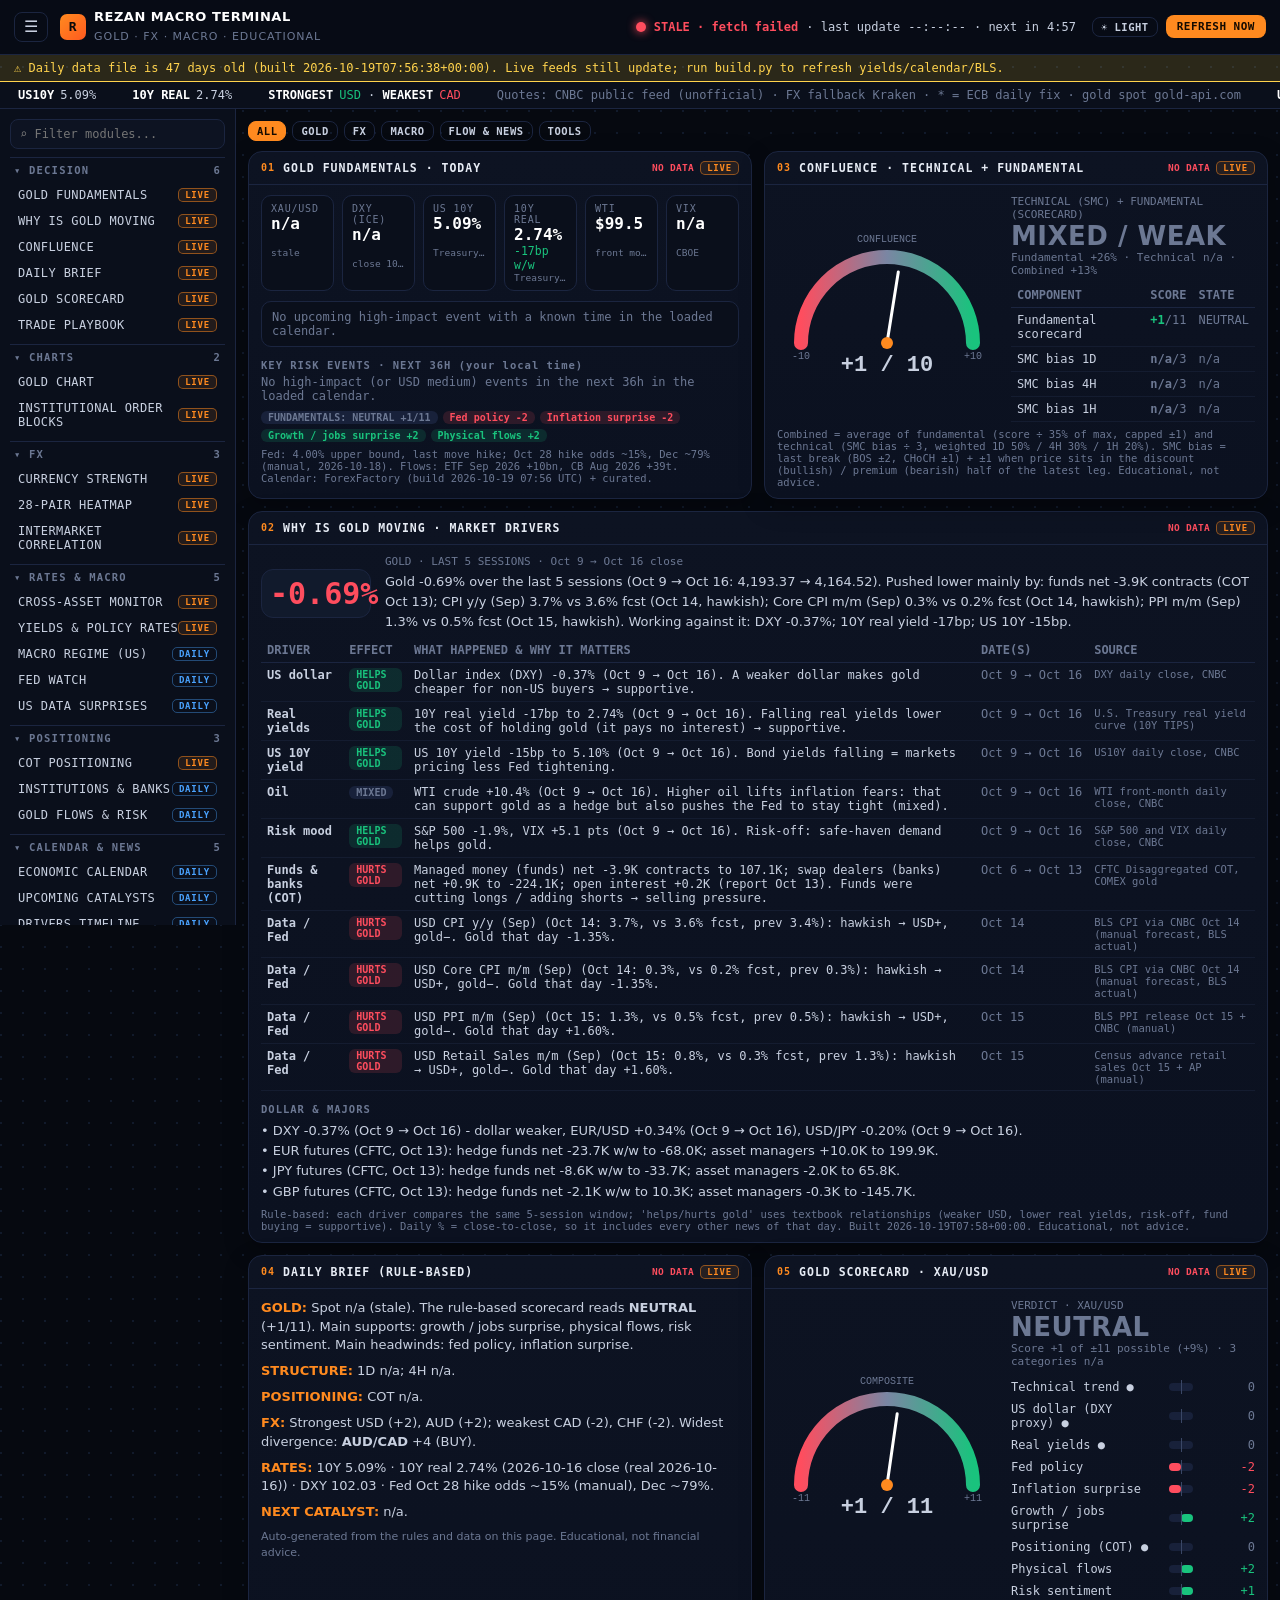
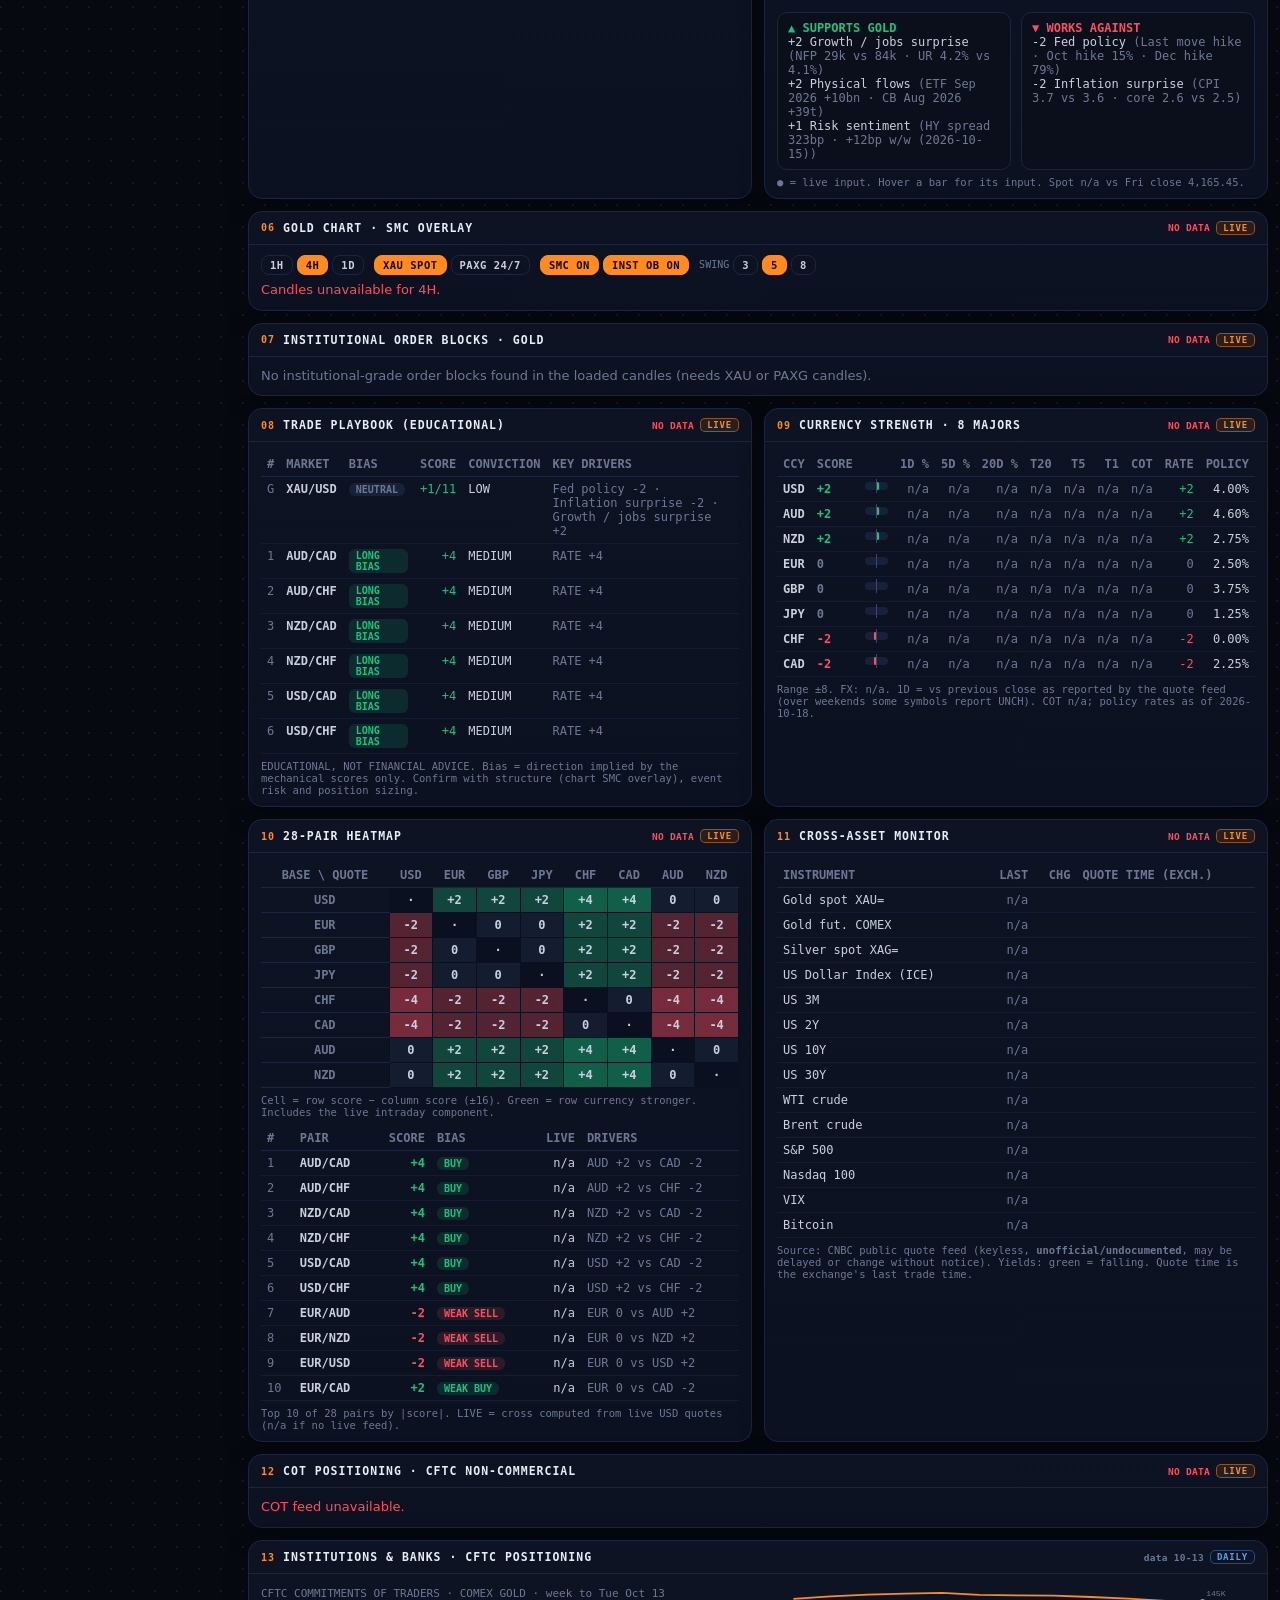
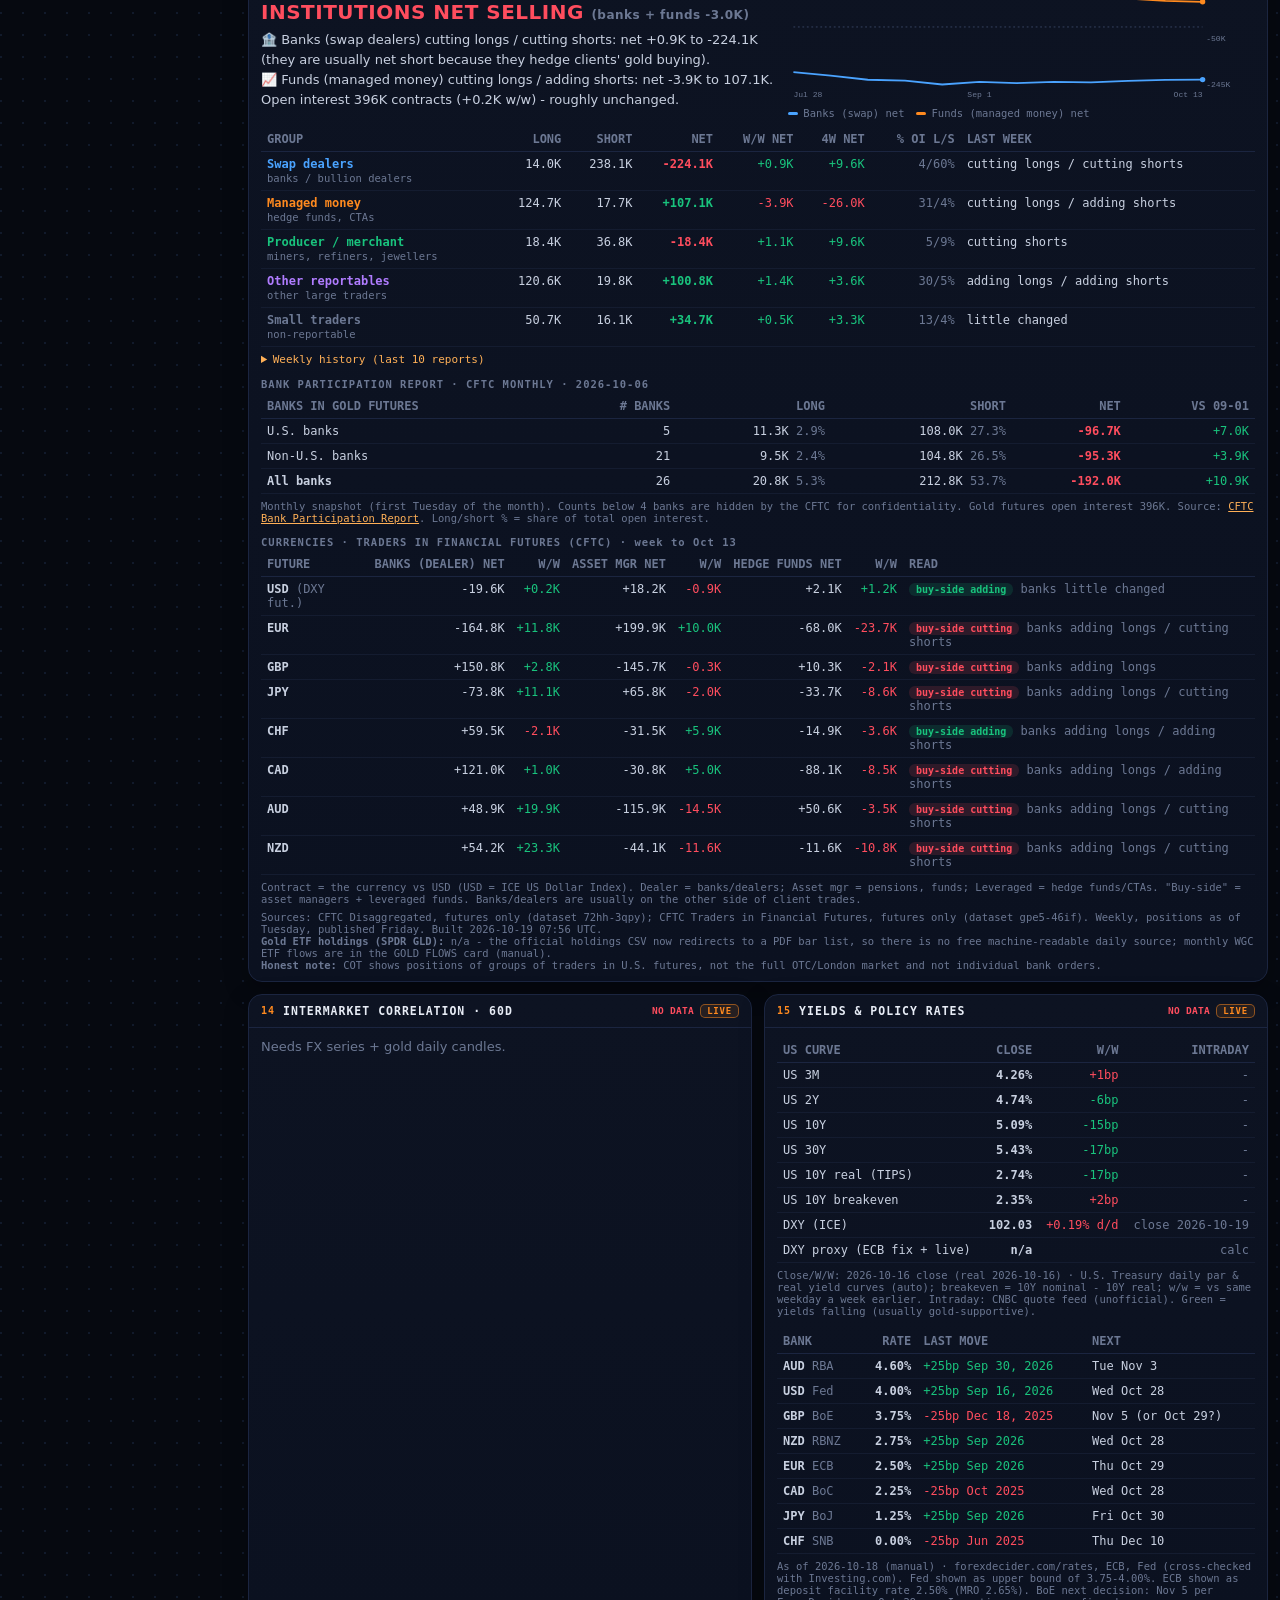
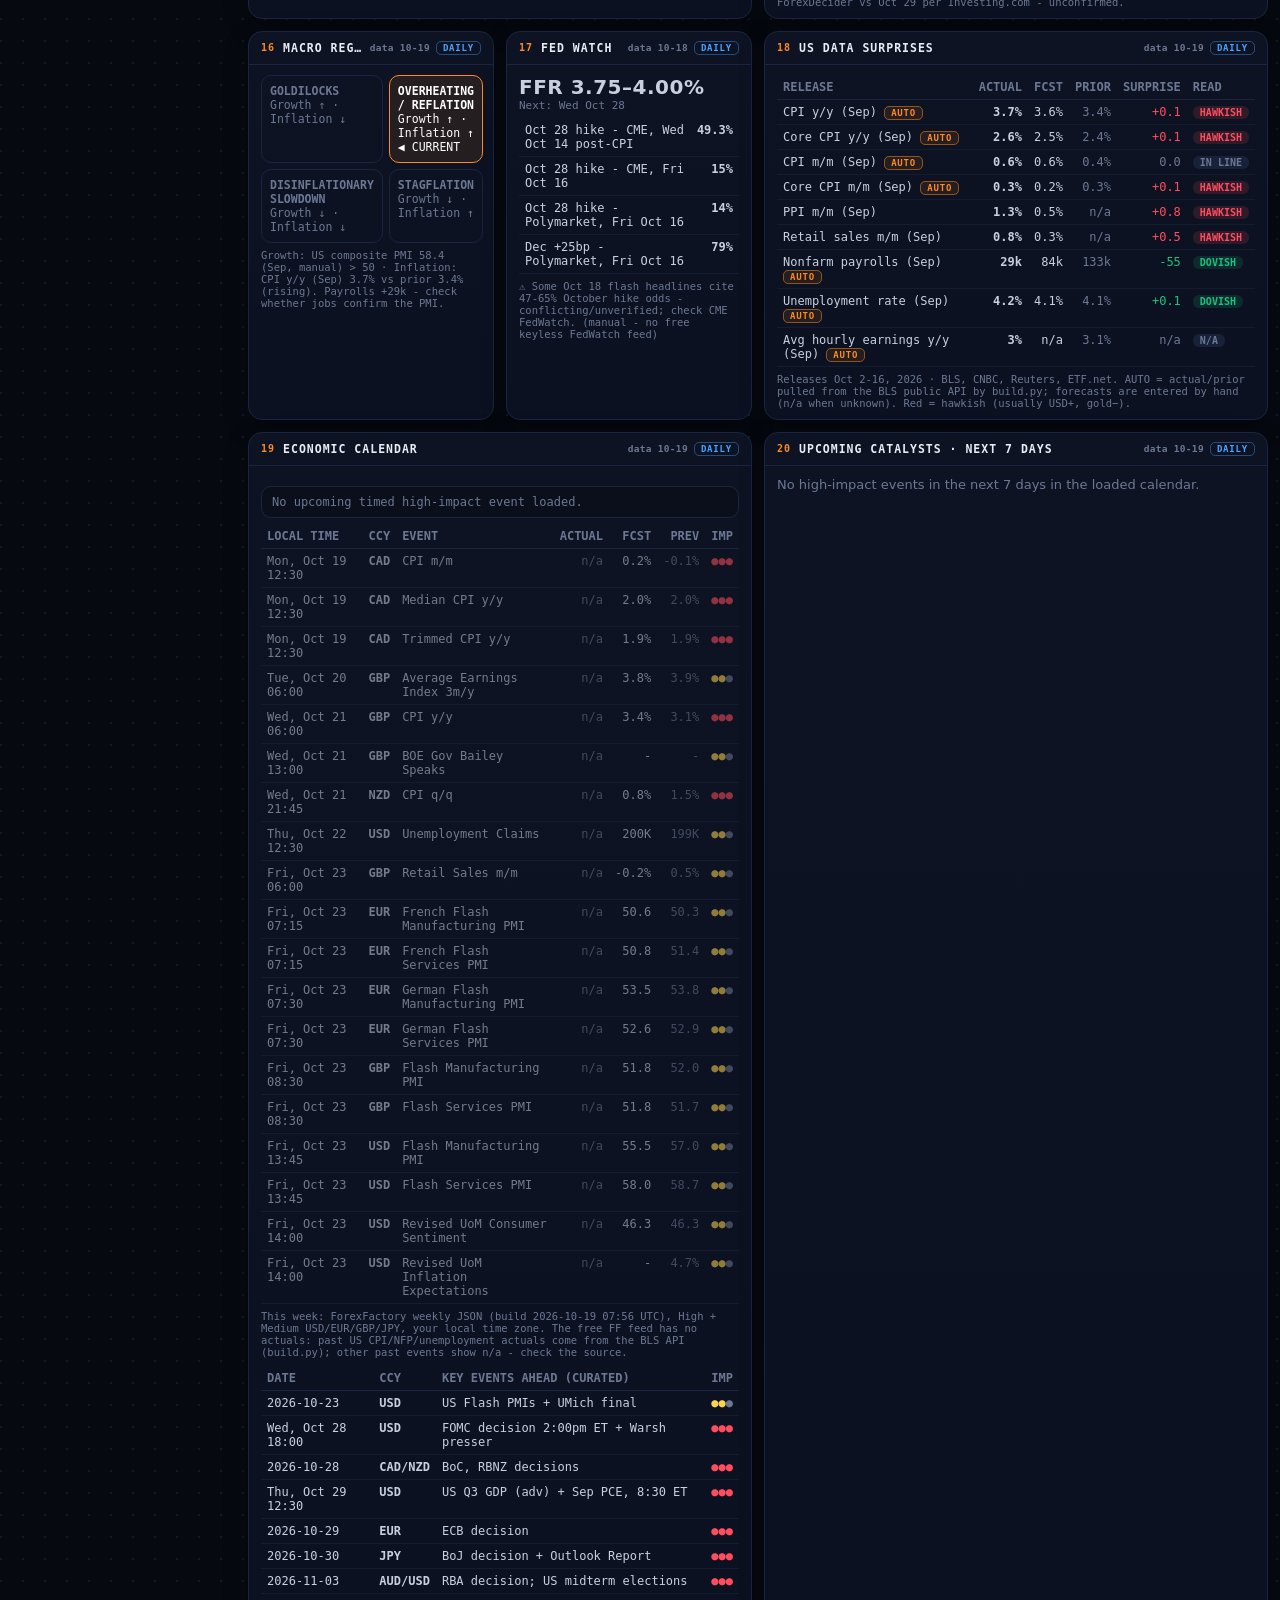
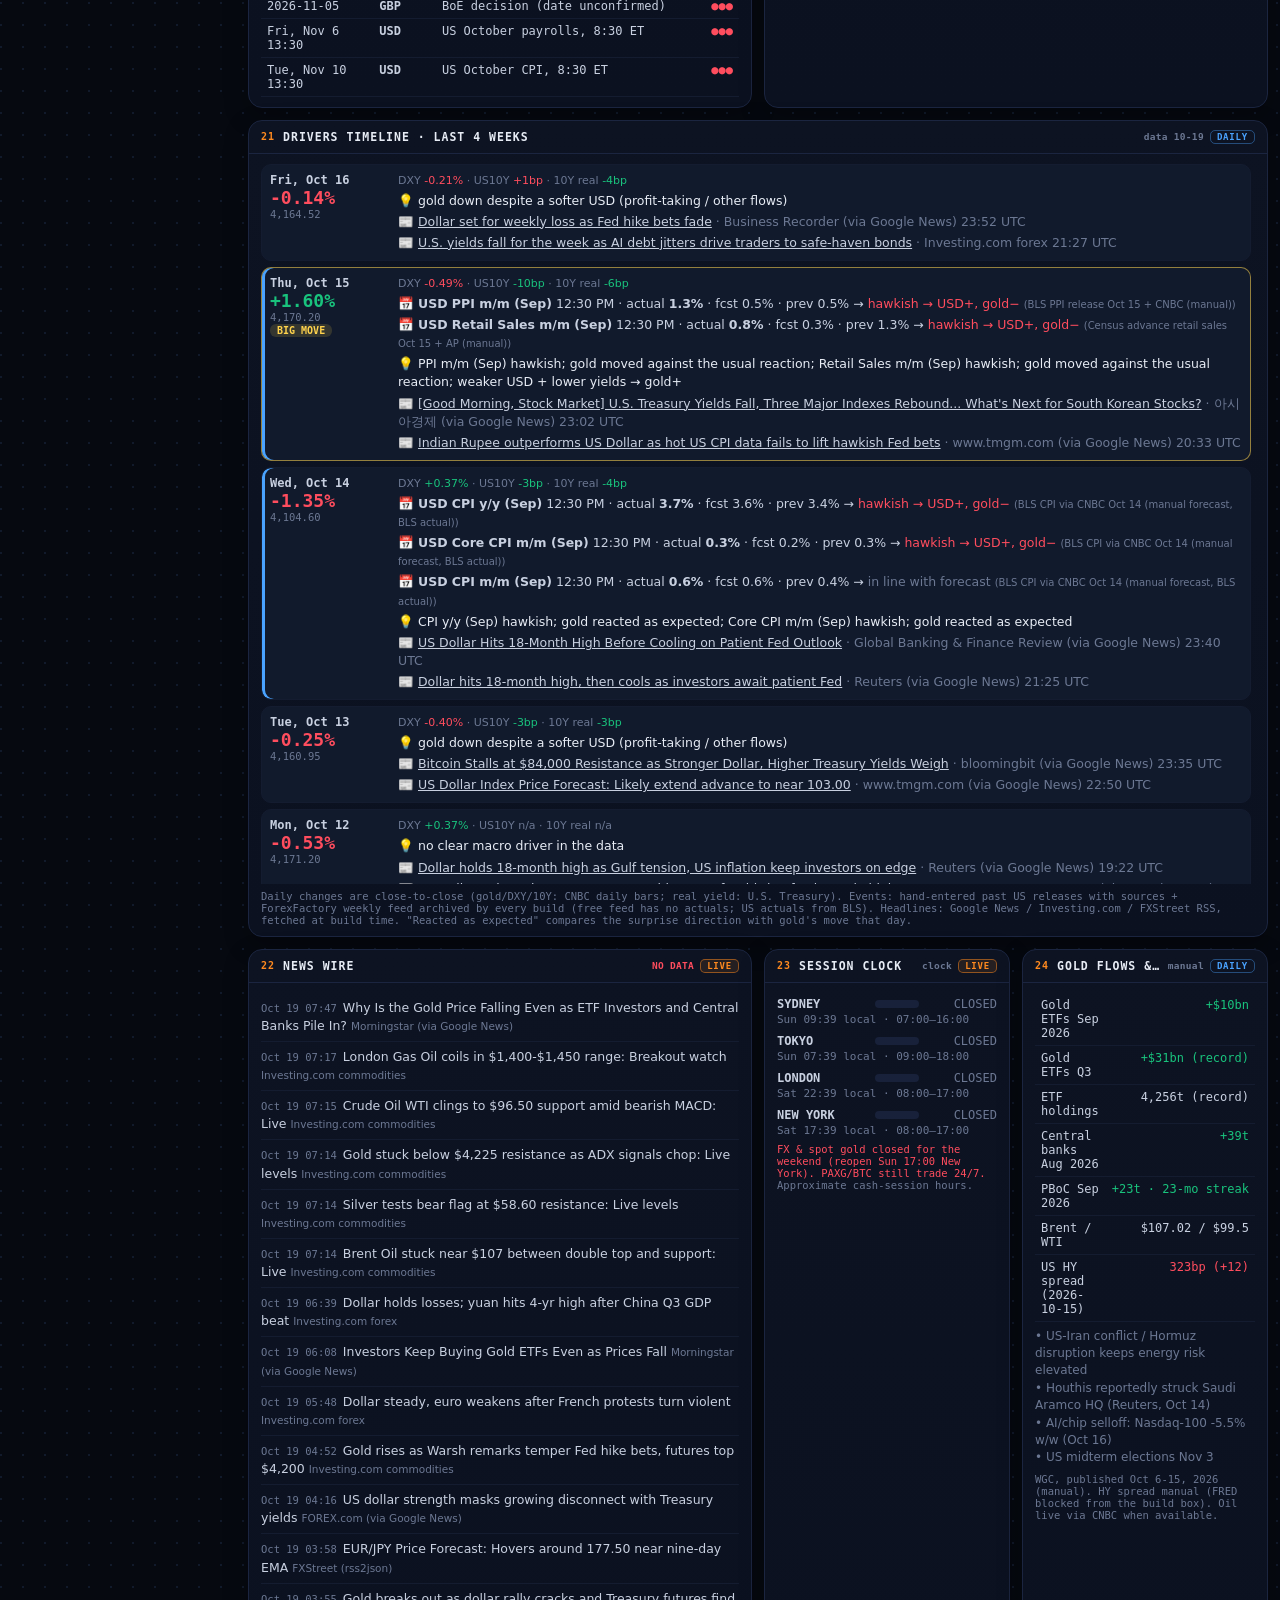
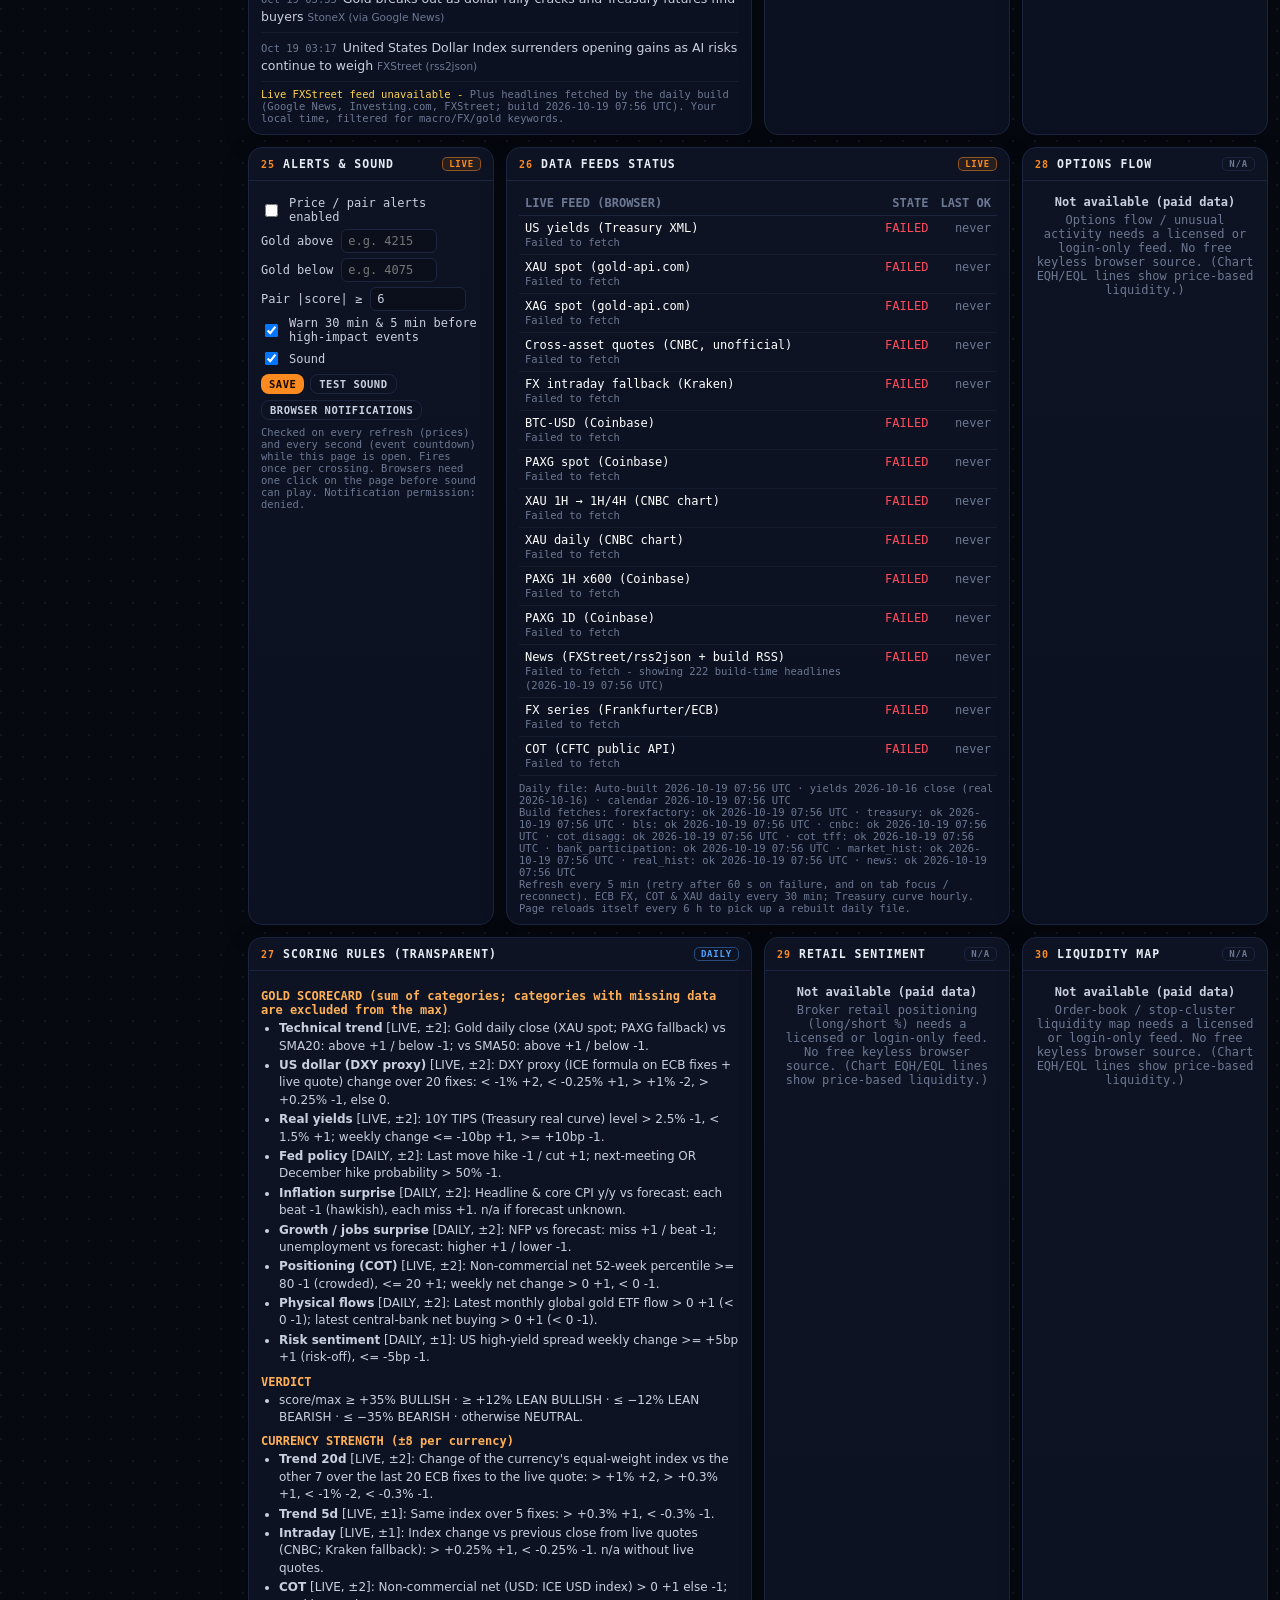
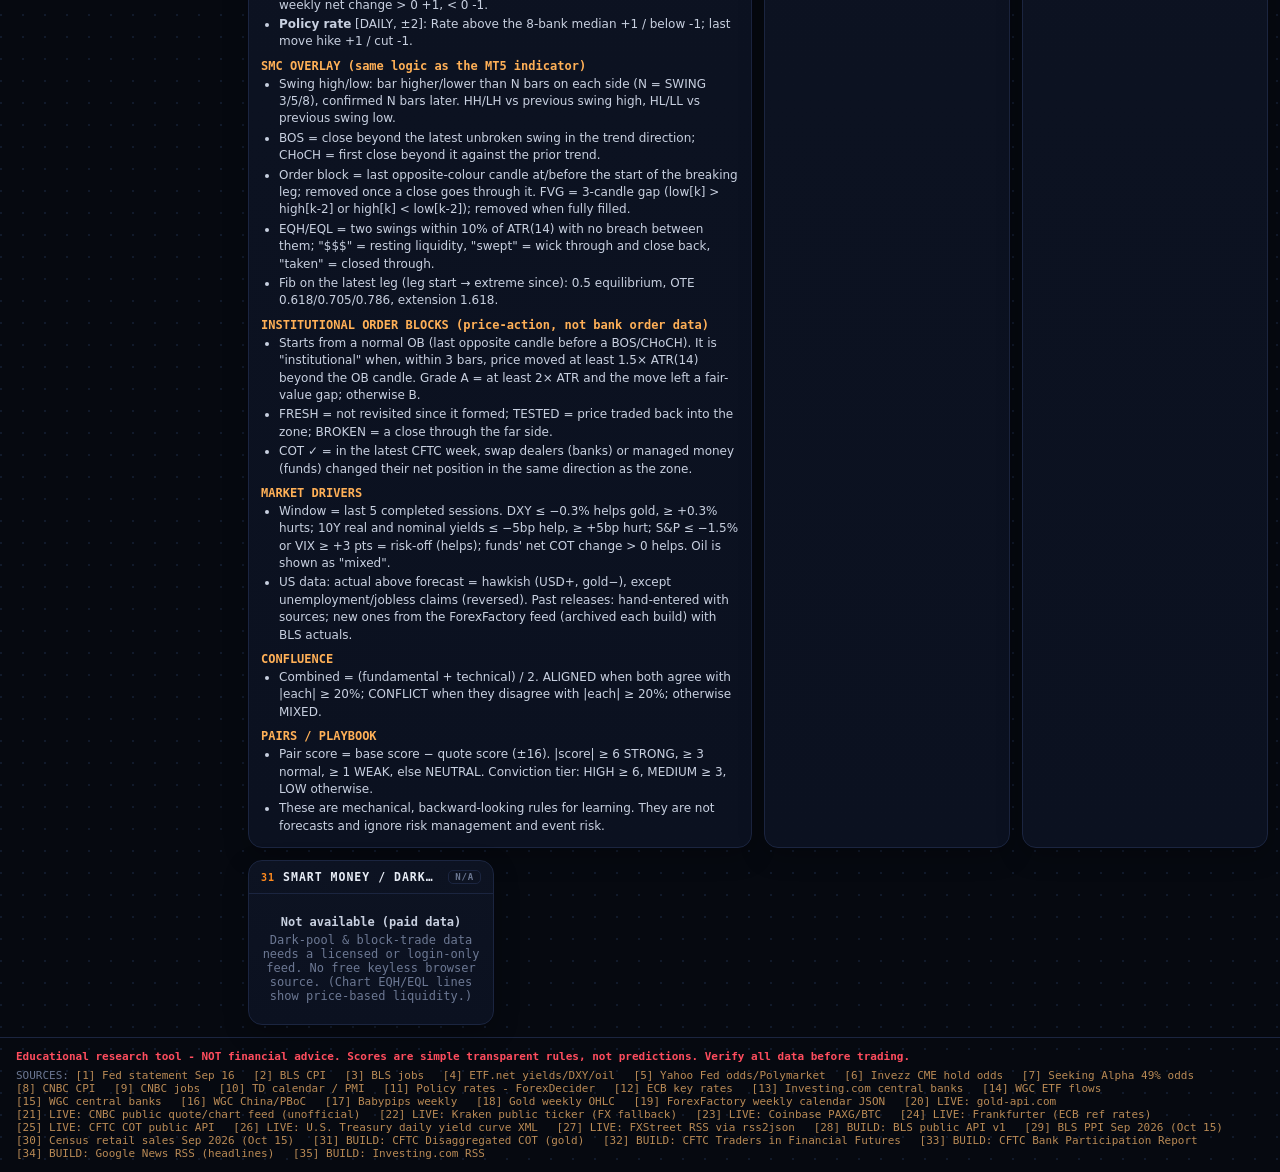
==== commit 23d4219e: "Add market drivers, drivers timeline, catalysts, institutions & banks COT, institutional OBs Co-auth" ====
--- a/index.html
+++ b/index.html
@@ -100,6 +100,20 @@
   .top{flex-wrap:wrap;gap:8px} .status{width:100%;justify-content:flex-start}
   main{padding:8px}
 }
+/* v3: institutions, drivers, timeline */
+.ibx{display:grid;grid-template-columns:minmax(0,1.1fr) minmax(0,1fr);gap:14px;align-items:center;margin-bottom:8px}
+.pl{font-size:13px;line-height:1.55;margin:6px 0}
+.lg{display:flex;gap:12px;flex-wrap:wrap;font:10.5px var(--mono);color:var(--dim)} .lg i{display:inline-block;width:10px;height:3px;margin-right:5px;vertical-align:middle;border-radius:2px}
+.sub{font:700 10.5px var(--mono);letter-spacing:1px;color:var(--dim);margin:12px 0 4px}
+details.hist{margin:6px 0} details.hist summary{cursor:pointer;font:11px var(--mono);color:var(--or2)}
+.pill.yl{background:rgba(255,211,77,.15);color:var(--yl)}
+.dhead{display:flex;gap:14px;align-items:center;margin-bottom:6px} .dbig{font:800 30px var(--mono);min-width:110px;text-align:center;padding:6px 8px;border:1px solid var(--bd);border-radius:12px;background:var(--pn2)}
+.today{background:rgba(255,138,31,.08);border:1px solid rgba(255,138,31,.35);border-radius:10px;padding:7px 10px;margin:6px 0 8px;font-size:12.5px}
+.tl{display:flex;flex-direction:column;gap:6px;max-height:720px;overflow:auto;padding-right:4px}
+.tlr{display:grid;grid-template-columns:118px minmax(0,1fr);gap:10px;padding:8px;border:1px solid var(--line);border-radius:10px;background:var(--pn2)}
+.tlr.big{border-color:rgba(255,211,77,.55)} .tlr.ev{box-shadow:inset 3px 0 0 var(--bl)}
+.tld{font:12px var(--mono)} .tlg{font:800 18px var(--mono)} .tle,.tlw,.tlh{font-size:12.5px;margin-top:3px} .tlw{color:var(--hd)} .tlh a{color:var(--tx)} .tlh a:hover{color:var(--or2)}
+@media (max-width:760px){.ibx{grid-template-columns:1fr}.tlr{grid-template-columns:1fr}.dhead{flex-direction:column;align-items:flex-start}.dbig{font-size:24px}}
 </style></head><body>
 <header class="top">
   <button class="burger" id="burger" title="Toggle modules">☰</button>
@@ -119,7 +133,7 @@
   </main>
 </div>
 <footer><div class="disc" id="disc"></div><div id="srcs"></div></footer>
-<script>const DATA={"meta": {"name": "Rezan Macro Terminal", "asof": "Auto-built 2026-10-19 07:24 UTC \u00b7 yields 2026-10-16 close (real 2026-10-16) \u00b7 calendar 2026-10-19 07:24 UTC", "disclaimer": "Educational research tool - NOT financial advice. Scores are simple transparent rules, not predictions. Verify all data before trading.", "built_at": "2026-10-19T07:24:25+00:00"}, "gold_static": {"fri_close": 4165.45, "week_high": 4215.14, "week_low": 4075.05, "ath": 5595.47, "ath_date": "2026-01-29", "levels": [["Resistance (analyst-cited)", "4,217-4,233"], ["Week high", "4,215.14"], ["Week low", "4,075.05"], ["Pivot (analyst-cited)", "4,000"]]}, "us_rates": {"asof": "2026-10-16 close (real 2026-10-16)", "source": "U.S. Treasury daily par & real yield curves (auto); breakeven = 10Y nominal - 10Y real; w/w = vs same weekday a week earlier", "rows": [{"name": "US 3M", "value": 4.26, "chg_bp": 1}, {"name": "US 2Y", "value": 4.74, "chg_bp": -6}, {"name": "US 10Y", "value": 5.09, "chg_bp": -15}, {"name": "US 30Y", "value": 5.43, "chg_bp": -17}, {"name": "US 10Y real (TIPS)", "value": 2.74, "chg_bp": -17}, {"name": "US 10Y breakeven", "value": 2.35, "chg_bp": 2}], "dxy_actual": {"value": 101.94, "chg_pct_d": 0.1, "asof": "2026-10-19", "source": "CNBC quote feed (unofficial)"}}, "policy": {"asof": "2026-10-18", "source": "forexdecider.com/rates, ECB, Fed (cross-checked with Investing.com)", "note": "Fed shown as upper bound of 3.75-4.00%. ECB shown as deposit facility rate 2.50% (MRO 2.65%). BoE next decision: Nov 5 per ForexDecider vs Oct 29 per Investing.com - unconfirmed.", "banks": [{"ccy": "USD", "bank": "Fed", "rate": 4.0, "last": "+25bp Sep 16, 2026", "last_dir": 1, "next": "Wed Oct 28"}, {"ccy": "EUR", "bank": "ECB", "rate": 2.5, "last": "+25bp Sep 2026", "last_dir": 1, "next": "Thu Oct 29"}, {"ccy": "GBP", "bank": "BoE", "rate": 3.75, "last": "-25bp Dec 18, 2025", "last_dir": -1, "next": "Nov 5 (or Oct 29?)"}, {"ccy": "JPY", "bank": "BoJ", "rate": 1.25, "last": "+25bp Sep 2026", "last_dir": 1, "next": "Fri Oct 30"}, {"ccy": "CHF", "bank": "SNB", "rate": 0.0, "last": "-25bp Jun 2025", "last_dir": -1, "next": "Thu Dec 10"}, {"ccy": "CAD", "bank": "BoC", "rate": 2.25, "last": "-25bp Oct 2025", "last_dir": -1, "next": "Wed Oct 28"}, {"ccy": "AUD", "bank": "RBA", "rate": 4.6, "last": "+25bp Sep 30, 2026", "last_dir": 1, "next": "Tue Nov 3"}, {"ccy": "NZD", "bank": "RBNZ", "rate": 2.75, "last": "+25bp Sep 2026", "last_dir": 1, "next": "Wed Oct 28"}]}, "fed": {"last_move_dir": 1, "odds": [{"label": "Oct 28 hike - CME, Wed Oct 14 post-CPI", "value": 49.3}, {"label": "Oct 28 hike - CME, Fri Oct 16", "value": 15}, {"label": "Oct 28 hike - Polymarket, Fri Oct 16", "value": 14}, {"label": "Dec +25bp - Polymarket, Fri Oct 16", "value": 79}], "next_hike_prob": 15, "dec_hike_prob": 79, "note": "Some Oct 18 flash headlines cite 47-65% October hike odds - conflicting/unverified; check CME FedWatch."}, "us_data": {"asof": "Releases Oct 2-16, 2026", "source": "BLS, CNBC, Reuters, ETF.net", "rows": [{"name": "CPI y/y (Sep)", "actual": 3.7, "forecast": 3.6, "prior": 3.4, "unit": "%", "hawk_if_higher": true, "src": "BLS API (auto)", "period": "2026-09"}, {"name": "Core CPI y/y (Sep)", "actual": 2.6, "forecast": 2.5, "prior": 2.4, "unit": "%", "hawk_if_higher": true, "src": "BLS API (auto)", "period": "2026-09"}, {"name": "CPI m/m (Sep)", "actual": 0.6, "forecast": 0.6, "prior": 0.4, "unit": "%", "hawk_if_higher": true, "src": "BLS API (auto)", "period": "2026-09"}, {"name": "Core CPI m/m (Sep)", "actual": 0.3, "forecast": 0.2, "prior": 0.3, "unit": "%", "hawk_if_higher": true, "src": "BLS API (auto)", "period": "2026-09"}, {"name": "PPI m/m (Sep)", "actual": 1.3, "forecast": 0.5, "prior": null, "unit": "%", "hawk_if_higher": true}, {"name": "Retail sales m/m (Sep)", "actual": 0.8, "forecast": 0.3, "prior": null, "unit": "%", "hawk_if_higher": true}, {"name": "Nonfarm payrolls (Sep)", "actual": 29, "forecast": 84, "prior": 133, "unit": "k", "hawk_if_higher": true, "src": "BLS API (auto)", "period": "2026-09"}, {"name": "Unemployment rate (Sep)", "actual": 4.2, "forecast": 4.1, "prior": 4.1, "unit": "%", "hawk_if_higher": false, "src": "BLS API (auto)", "period": "2026-09"}, {"name": "Avg hourly earnings y/y (Sep)", "actual": 3.0, "forecast": null, "prior": 3.1, "unit": "%", "hawk_if_higher": true, "src": "BLS API (auto)", "period": "2026-09"}], "pmi_composite": {"value": 58.4, "period": "Sep", "source": "S&P Global via TD Economics"}}, "flows": {"asof": "WGC, published Oct 6-15, 2026", "etf_month_usd_bn": 10, "etf_month": "Sep 2026", "etf_q3_usd_bn": 31, "etf_holdings_t": 4256, "cb_net_t": 39, "cb_month": "Aug 2026", "pboc_t": 23, "pboc_month": "Sep 2026", "pboc_streak_m": 23}, "risk": {"hy_spread_bp": 323, "hy_chg_bp": 12, "asof": "2026-10-15", "brent": 107.27, "wti": 99.59, "oil_asof": "2026-10-19 (CNBC, front-month futures)", "headlines": ["US-Iran conflict / Hormuz disruption keeps energy risk elevated", "Houthis reportedly struck Saudi Aramco HQ (Reuters, Oct 14)", "AI/chip selloff: Nasdaq-100 -5.5% w/w (Oct 16)", "US midterm elections Nov 3"]}, "curated_calendar": [{"date": "2026-10-23", "ev": "US Flash PMIs + UMich final", "ccy": "USD", "imp": "Medium"}, {"date": "2026-10-28", "ev": "FOMC decision 2:00pm ET + Warsh presser", "ccy": "USD", "imp": "High", "at": "2026-10-28T14:00:00-04:00"}, {"date": "2026-10-28", "ev": "BoC, RBNZ decisions", "ccy": "CAD/NZD", "imp": "High"}, {"date": "2026-10-29", "ev": "US Q3 GDP (adv) + Sep PCE, 8:30 ET", "ccy": "USD", "imp": "High", "at": "2026-10-29T08:30:00-04:00"}, {"date": "2026-10-29", "ev": "ECB decision", "ccy": "EUR", "imp": "High"}, {"date": "2026-10-30", "ev": "BoJ decision + Outlook Report", "ccy": "JPY", "imp": "High"}, {"date": "2026-11-03", "ev": "RBA decision; US midterm elections", "ccy": "AUD/USD", "imp": "High"}, {"date": "2026-11-05", "ev": "BoE decision (date unconfirmed)", "ccy": "GBP", "imp": "High"}, {"date": "2026-11-06", "ev": "US October payrolls, 8:30 ET", "ccy": "USD", "imp": "High", "at": "2026-11-06T08:30:00-05:00"}, {"date": "2026-11-10", "ev": "US October CPI, 8:30 ET", "ccy": "USD", "imp": "High", "at": "2026-11-10T08:30:00-05:00"}], "ff_calendar": {"fetched_at": "2026-10-19 07:24 UTC", "source": "https://nfs.faireconomy.media/ff_calendar_thisweek.json", "events": [{"title": "IMF Meetings", "country": "All", "date": "2026-10-18T10:15:00-04:00", "impact": "Low", "forecast": "", "previous": ""}, {"title": "BusinessNZ Services Index", "country": "NZD", "date": "2026-10-18T17:30:00-04:00", "impact": "Low", "forecast": "", "previous": "51.2"}, {"title": "Trade Balance", "country": "NZD", "date": "2026-10-18T17:45:00-04:00", "impact": "Low", "forecast": "-775M", "previous": "-1349M"}, {"title": "Rightmove HPI m/m", "country": "GBP", "date": "2026-10-18T19:01:00-04:00", "impact": "Low", "forecast": "", "previous": "0.7%"}, {"title": "RBA Assist Gov Kent Speaks", "country": "AUD", "date": "2026-10-18T19:05:00-04:00", "impact": "Low", "forecast": "", "previous": ""}, {"title": "New Home Prices m/m", "country": "CNY", "date": "2026-10-18T21:30:00-04:00", "impact": "Low", "forecast": "", "previous": "-0.17%"}, {"title": "Fixed Asset Investment ytd/y", "country": "CNY", "date": "2026-10-18T22:00:00-04:00", "impact": "Low", "forecast": "-7.3%", "previous": "-7.2%"}, {"title": "GDP q/y", "country": "CNY", "date": "2026-10-18T22:00:00-04:00", "impact": "Low", "forecast": "4.4%", "previous": "4.3%"}, {"title": "Industrial Production y/y", "country": "CNY", "date": "2026-10-18T22:00:00-04:00", "impact": "Low", "forecast": "5.4%", "previous": "5.2%"}, {"title": "NBS Press Conference", "country": "CNY", "date": "2026-10-18T22:00:00-04:00", "impact": "Low", "forecast": "", "previous": ""}, {"title": "Retail Sales y/y", "country": "CNY", "date": "2026-10-18T22:00:00-04:00", "impact": "Low", "forecast": "0.5%", "previous": "0.4%"}, {"title": "Unemployment Rate", "country": "CNY", "date": "2026-10-18T22:00:00-04:00", "impact": "Low", "forecast": "5.3%", "previous": "5.3%"}, {"title": "Tertiary Industry Activity m/m", "country": "JPY", "date": "2026-10-19T00:30:00-04:00", "impact": "Low", "forecast": "-0.3%", "previous": "0.4%"}, {"title": "Foreign Direct Investment ytd/y", "country": "CNY", "date": "2026-10-19T05:10:00-04:00", "impact": "Low", "forecast": "", "previous": "-5.3%"}, {"title": "CPI m/m", "country": "CAD", "date": "2026-10-19T08:30:00-04:00", "impact": "High", "forecast": "0.2%", "previous": "-0.1%"}, {"title": "Median CPI y/y", "country": "CAD", "date": "2026-10-19T08:30:00-04:00", "impact": "High", "forecast": "2.0%", "previous": "2.0%"}, {"title": "Trimmed CPI y/y", "country": "CAD", "date": "2026-10-19T08:30:00-04:00", "impact": "High", "forecast": "1.9%", "previous": "1.9%"}, {"title": "Common CPI y/y", "country": "CAD", "date": "2026-10-19T08:30:00-04:00", "impact": "Medium", "forecast": "2.6%", "previous": "2.6%"}, {"title": "Core CPI m/m", "country": "CAD", "date": "2026-10-19T08:30:00-04:00", "impact": "Low", "forecast": "", "previous": "0.1%"}, {"title": "NAHB Housing Market Index", "country": "USD", "date": "2026-10-19T10:00:00-04:00", "impact": "Low", "forecast": "31", "previous": "32"}, {"title": "BOC Business Outlook Survey", "country": "CAD", "date": "2026-10-19T11:30:00-04:00", "impact": "Low", "forecast": "", "previous": ""}, {"title": "1-y Loan Prime Rate", "country": "CNY", "date": "2026-10-19T21:00:00-04:00", "impact": "Low", "forecast": "3.00%", "previous": "3.00%"}, {"title": "5-y Loan Prime Rate", "country": "CNY", "date": "2026-10-19T21:00:00-04:00", "impact": "Low", "forecast": "3.50%", "previous": "3.50%"}, {"title": "German PPI m/m", "country": "EUR", "date": "2026-10-20T02:00:00-04:00", "impact": "Low", "forecast": "1.5%", "previous": "1.1%"}, {"title": "Average Earnings Index 3m/y", "country": "GBP", "date": "2026-10-20T02:00:00-04:00", "impact": "Medium", "forecast": "3.8%", "previous": "3.9%"}, {"title": "Claimant Count Change", "country": "GBP", "date": "2026-10-20T02:00:00-04:00", "impact": "Low", "forecast": "19.4K", "previous": "27.8K"}, {"title": "Unemployment Rate", "country": "GBP", "date": "2026-10-20T02:00:00-04:00", "impact": "Low", "forecast": "4.9%", "previous": "4.9%"}, {"title": "Current Account", "country": "EUR", "date": "2026-10-20T04:00:00-04:00", "impact": "Low", "forecast": "29.2B", "previous": "27.6B"}, {"title": "German ZEW Economic Sentiment", "country": "EUR", "date": "2026-10-20T05:00:00-04:00", "impact": "Low", "forecast": "30.2", "previous": "34.7"}, {"title": "ZEW Economic Sentiment", "country": "EUR", "date": "2026-10-20T05:00:00-04:00", "impact": "Low", "forecast": "23.6", "previous": "25.8"}, {"title": "10-y Bond Auction", "country": "GBP", "date": "2026-10-20T05:33:00-04:00", "impact": "Low", "forecast": "", "previous": "5.38|3.3"}, {"title": "ADP Weekly Employment Change", "country": "USD", "date": "2026-10-20T08:15:00-04:00", "impact": "Low", "forecast": "", "previous": "24.8K"}, {"title": "Building Permits", "country": "USD", "date": "2026-10-20T08:30:00-04:00", "impact": "Low", "forecast": "1.39M", "previous": "1.39M"}, {"title": "Housing Starts", "country": "USD", "date": "2026-10-20T08:30:00-04:00", "impact": "Low", "forecast": "1.30M", "previous": "1.28M"}, {"title": "Pending Home Sales m/m", "country": "USD", "date": "2026-10-20T10:00:00-04:00", "impact": "Low", "forecast": "-0.4%", "previous": "0.3%"}, {"title": "GDT Price Index", "country": "NZD", "date": "2026-10-20T10:50:00-04:00", "impact": "Low", "forecast": "", "previous": "1.2%"}, {"title": "MPC Member Greene Speaks", "country": "GBP", "date": "2026-10-20T13:00:00-04:00", "impact": "Low", "forecast": "", "previous": ""}, {"title": "API Weekly Statistical Bulletin", "country": "USD", "date": "2026-10-20T16:30:00-04:00", "impact": "Low", "forecast": "", "previous": ""}, {"title": "RBA Deputy Gov Hauser Speaks", "country": "AUD", "date": "2026-10-20T18:30:00-04:00", "impact": "Low", "forecast": "", "previous": ""}, {"title": "Trade Balance", "country": "JPY", "date": "2026-10-20T19:50:00-04:00", "impact": "Low", "forecast": "-0.21T", "previous": "-0.84T"}, {"title": "Credit Card Spending y/y", "country": "NZD", "date": "2026-10-20T22:00:00-04:00", "impact": "Low", "forecast": "", "previous": "3.5%"}, {"title": "CPI y/y", "country": "GBP", "date": "2026-10-21T02:00:00-04:00", "impact": "High", "forecast": "3.4%", "previous": "3.1%"}, {"title": "Core CPI y/y", "country": "GBP", "date": "2026-10-21T02:00:00-04:00", "impact": "Low", "forecast": "2.8%", "previous": "2.6%"}, {"title": "PPI Input m/m", "country": "GBP", "date": "2026-10-21T02:00:00-04:00", "impact": "Low", "forecast": "1.3%", "previous": "0.3%"}, {"title": "PPI Output m/m", "country": "GBP", "date": "2026-10-21T02:00:00-04:00", "impact": "Low", "forecast": "0.7%", "previous": "0.7%"}, {"title": "Public Sector Net Borrowing", "country": "GBP", "date": "2026-10-21T02:00:00-04:00", "impact": "Low", "forecast": "23.9B", "previous": "18.3B"}, {"title": "RPI y/y", "country": "GBP", "date": "2026-10-21T02:00:00-04:00", "impact": "Low", "forecast": "3.9%", "previous": "3.4%"}, {"title": "German Buba President Nagel Speaks", "country": "EUR", "date": "2026-10-21T03:15:00-04:00", "impact": "Low", "forecast": "", "previous": ""}, {"title": "HPI y/y", "country": "GBP", "date": "2026-10-21T04:30:00-04:00", "impact": "Low", "forecast": "1.7%", "previous": "1.4%"}, {"title": "German Buba Monthly Report", "country": "EUR", "date": "2026-10-21T06:00:00-04:00", "impact": "Low", "forecast": "", "previous": ""}, {"title": "BOE Gov Bailey Speaks", "country": "GBP", "date": "2026-10-21T09:00:00-04:00", "impact": "Medium", "forecast": "", "previous": ""}, {"title": "Crude Oil Inventories", "country": "USD", "date": "2026-10-21T10:30:00-04:00", "impact": "Low", "forecast": "", "previous": "-8.6M"}, {"title": "CPI q/q", "country": "NZD", "date": "2026-10-21T17:45:00-04:00", "impact": "High", "forecast": "0.8%", "previous": "1.5%"}, {"title": "Summary of Monetary Policy Discussions", "country": "CHF", "date": "2026-10-22T03:30:00-04:00", "impact": "Low", "forecast": "", "previous": ""}, {"title": "CBI Industrial Order Expectations", "country": "GBP", "date": "2026-10-22T06:00:00-04:00", "impact": "Low", "forecast": "-20", "previous": "-9"}, {"title": "IPPI m/m", "country": "CAD", "date": "2026-10-22T08:30:00-04:00", "impact": "Low", "forecast": "0.7%", "previous": "1.3%"}, {"title": "NHPI m/m", "country": "CAD", "date": "2026-10-22T08:30:00-04:00", "impact": "Low", "forecast": "-0.1%", "previous": "-0.1%"}, {"title": "RMPI m/m", "country": "CAD", "date": "2026-10-22T08:30:00-04:00", "impact": "Low", "forecast": "0.1%", "previous": "3.1%"}, {"title": "Unemployment Claims", "country": "USD", "date": "2026-10-22T08:30:00-04:00", "impact": "Medium", "forecast": "200K", "previous": "199K"}, {"title": "Consumer Confidence", "country": "EUR", "date": "2026-10-22T10:00:00-04:00", "impact": "Low", "forecast": "-17", "previous": "-17"}, {"title": "CB Leading Index m/m", "country": "USD", "date": "2026-10-22T10:00:00-04:00", "impact": "Low", "forecast": "-0.2%", "previous": "-0.1%"}, {"title": "Natural Gas Storage", "country": "USD", "date": "2026-10-22T10:30:00-04:00", "impact": "Low", "forecast": "", "previous": "67B"}, {"title": "Flash Manufacturing PMI", "country": "AUD", "date": "2026-10-22T18:00:00-04:00", "impact": "Low", "forecast": "", "previous": "49.3"}, {"title": "Flash Services PMI", "country": "AUD", "date": "2026-10-22T18:00:00-04:00", "impact": "Low", "forecast": "", "previous": "51.4"}, {"title": "GfK Consumer Confidence", "country": "GBP", "date": "2026-10-22T19:01:00-04:00", "impact": "Low", "forecast": "-14", "previous": "-13"}, {"title": "National Core CPI y/y", "country": "JPY", "date": "2026-10-22T19:30:00-04:00", "impact": "Low", "forecast": "2.1%", "previous": "1.7%"}, {"title": "Flash Manufacturing PMI", "country": "JPY", "date": "2026-10-22T20:30:00-04:00", "impact": "Low", "forecast": "54.5", "previous": "54.1"}, {"title": "Retail Sales m/m", "country": "GBP", "date": "2026-10-23T02:00:00-04:00", "impact": "Medium", "forecast": "-0.2%", "previous": "0.5%"}, {"title": "French Flash Manufacturing PMI", "country": "EUR", "date": "2026-10-23T03:15:00-04:00", "impact": "Medium", "forecast": "50.6", "previous": "50.3"}, {"title": "French Flash Services PMI", "country": "EUR", "date": "2026-10-23T03:15:00-04:00", "impact": "Medium", "forecast": "50.8", "previous": "51.4"}, {"title": "German Flash Manufacturing PMI", "country": "EUR", "date": "2026-10-23T03:30:00-04:00", "impact": "Medium", "forecast": "53.5", "previous": "53.8"}, {"title": "German Flash Services PMI", "country": "EUR", "date": "2026-10-23T03:30:00-04:00", "impact": "Medium", "forecast": "52.6", "previous": "52.9"}, {"title": "Flash Manufacturing PMI", "country": "EUR", "date": "2026-10-23T04:00:00-04:00", "impact": "Low", "forecast": "52.7", "previous": "52.7"}, {"title": "Flash Services PMI", "country": "EUR", "date": "2026-10-23T04:00:00-04:00", "impact": "Low", "forecast": "52.6", "previous": "53.0"}, {"title": "Flash Manufacturing PMI", "country": "GBP", "date": "2026-10-23T04:30:00-04:00", "impact": "Medium", "forecast": "51.8", "previous": "52.0"}, {"title": "Flash Services PMI", "country": "GBP", "date": "2026-10-23T04:30:00-04:00", "impact": "Medium", "forecast": "51.8", "previous": "51.7"}, {"title": "Core Retail Sales m/m", "country": "CAD", "date": "2026-10-23T08:30:00-04:00", "impact": "Low", "forecast": "1.1%", "previous": "-0.7%"}, {"title": "Retail Sales m/m", "country": "CAD", "date": "2026-10-23T08:30:00-04:00", "impact": "Low", "forecast": "1.3%", "previous": "-0.7%"}, {"title": "Belgian NBB Business Climate", "country": "EUR", "date": "2026-10-23T09:00:00-04:00", "impact": "Low", "forecast": "-11.5", "previous": "-12.1"}, {"title": "Flash Manufacturing PMI", "country": "USD", "date": "2026-10-23T09:45:00-04:00", "impact": "Medium", "forecast": "55.5", "previous": "57.0"}, {"title": "Flash Services PMI", "country": "USD", "date": "2026-10-23T09:45:00-04:00", "impact": "Medium", "forecast": "58.0", "previous": "58.7"}, {"title": "Revised UoM Consumer Sentiment", "country": "USD", "date": "2026-10-23T10:00:00-04:00", "impact": "Medium", "forecast": "46.3", "previous": "46.3"}, {"title": "Revised UoM Inflation Expectations", "country": "USD", "date": "2026-10-23T10:00:00-04:00", "impact": "Medium", "forecast": "", "previous": "4.7%"}, {"title": "Daylight Saving Time Shift", "country": "CHF", "date": "2026-10-24T21:00:00-04:00", "impact": "Holiday", "forecast": "", "previous": ""}, {"title": "Daylight Saving Time Shift", "country": "EUR", "date": "2026-10-24T21:00:00-04:00", "impact": "Holiday", "forecast": "", "previous": ""}, {"title": "Daylight Saving Time Shift", "country": "GBP", "date": "2026-10-24T21:00:00-04:00", "impact": "Holiday", "forecast": "", "previous": ""}]}, "live_sources": {"gold": "https://api.gold-api.com/price/XAU", "silver": "https://api.gold-api.com/price/XAG", "paxg_spot": "https://api.coinbase.com/v2/prices/PAXG-USD/spot", "paxg_candles": "https://api.exchange.coinbase.com/products/PAXG-USD/candles", "fx_series": "https://api.frankfurter.dev/v1/", "fx_fallback": "https://open.er-api.com/v6/latest/USD", "cot": "https://publicreporting.cftc.gov/resource/6dca-aqww.json", "news": "https://api.rss2json.com/v1/api.json?rss_url=https%3A%2F%2Fwww.fxstreet.com%2Frss%2Fnews", "cnbc_quote": "https://quote.cnbc.com/quote-html-webservice/restQuote/symbolType/symbol", "cnbc_chart": "https://ts-api.cnbc.com/harmony/app/charts/", "kraken": "https://api.kraken.com/0/public/Ticker", "btc": "https://api.exchange.coinbase.com/products/BTC-USD/ticker", "treasury": "https://home.treasury.gov/resource-center/data-chart-center/interest-rates/pages/xml"}, "sources": [["Fed statement Sep 16", "https://www.federalreserve.gov/newsevents/pressreleases/monetary20260916a.htm"], ["BLS CPI", "https://www.bls.gov/news.release/cpi.nr0.htm"], ["BLS jobs", "https://www.bls.gov/news.release/empsit.nr0.htm"], ["ETF.net yields/DXY/oil", "https://etf.net/news/10-year-yield-falls-despite-inflation-2026-10-17"], ["Yahoo Fed odds/Polymarket", "https://finance.yahoo.com/economy/policy/articles/october-rate-hike-odds-collapse-131124137.html"], ["Invezz CME hold odds", "https://invezz.com/news/2026/10/16/fed-rate-hold-odds-jump-to-85-even-as-warsh-offers-no-clues-on-policy-path/"], ["Seeking Alpha 49% odds", "https://seekingalpha.com/news/4652903-october-rate-hike-probability-pops-to-49-now-a-coin-flip-chance-after-cpi-data"], ["CNBC CPI", "https://www.cnbc.com/2026/10/14/cpi-inflation-report-september-2026.html"], ["CNBC jobs", "https://www.cnbc.com/2026/10/02/jobs-report-september-2026.html"], ["TD calendar / PMI", "https://economics.td.com/domains/economics.td.com/documents/reports/bottom-line/tables/2026-10-16/upcoming.htm"], ["Policy rates - ForexDecider", "https://forexdecider.com/rates"], ["ECB key rates", "https://www.ecb.europa.eu/stats/policy_and_exchange_rates/key_ecb_interest_rates/html/index.en.html"], ["Investing.com central banks", "https://uk.investing.com/central-banks/"], ["WGC ETF flows", "https://www.gold.org/goldhub/research/gold-etfs-holdings-and-flows/2026/10"], ["WGC central banks", "https://www.gold.org/goldhub/research/central-banks"], ["WGC China/PBoC", "https://www.gold.org/goldhub/gold-focus/2026/10/china-gold-market-update-q3-ends-strong-official-gold-buying"], ["Babypips weekly", "https://www.babypips.com/analysis/financial-forex-market-weekly-recap-october-16-2026"], ["Gold weekly OHLC", "https://goldprice.dev/blog/gold-weekly-2026-10-16"], ["ForexFactory weekly calendar JSON", "https://nfs.faireconomy.media/ff_calendar_thisweek.json"], ["LIVE: gold-api.com", "https://api.gold-api.com/price/XAU"], ["LIVE: CNBC public quote/chart feed (unofficial)", "https://www.cnbc.com/quotes/XAU="], ["LIVE: Kraken public ticker (FX fallback)", "https://docs.kraken.com/api/docs/rest-api/get-ticker-information"], ["LIVE: Coinbase PAXG/BTC", "https://api.exchange.coinbase.com/products/PAXG-USD/candles"], ["LIVE: Frankfurter (ECB ref rates)", "https://api.frankfurter.dev/"], ["LIVE: CFTC COT public API", "https://publicreporting.cftc.gov/resource/6dca-aqww.json"], ["LIVE: U.S. Treasury daily yield curve XML", "https://home.treasury.gov/treasury-daily-interest-rate-xml-feed"], ["LIVE: FXStreet RSS via rss2json", "https://www.fxstreet.com/rss/news"], ["BUILD: BLS public API v1", "https://www.bls.gov/developers/"]], "auto": {"failures": [], "forexfactory": {"ok": true, "at": "2026-10-19 07:24 UTC", "info": "86 events"}, "treasury": {"ok": true, "at": "2026-10-19 07:24 UTC", "info": "10Y 5.09 real 2.74 as of 2026-10-16"}, "bls": {"ok": true, "at": "2026-10-19 07:24 UTC", "info": "CPI (2026, 9) y/y 3.7 \u00b7 NFP (2026, 9) 29k"}, "cnbc": {"ok": true, "at": "2026-10-19 07:24 UTC", "info": "DXY 101.94 Brent 107.27 WTI 99.59"}, "manual": {"policy": {"asof": "2026-10-18", "age_days": 1}, "flows": {"asof": null}, "risk_hy": {"asof": "2026-10-15", "age_days": 4}, "fed": {"asof": "2026-10-18", "age_days": 1}}}, "us_actuals": {"source": "BLS public API v1", "fetched_at": "2026-10-19 07:24 UTC", "items": [{"re": "^CPI y/y", "v": "3.7%", "period": "2026-09"}, {"re": "^Core CPI y/y", "v": "2.6%", "period": "2026-09"}, {"re": "^CPI m/m", "v": "0.6%", "period": "2026-09"}, {"re": "^Core CPI m/m", "v": "0.3%", "period": "2026-09"}, {"re": "^Non-Farm Employment Change", "v": "29K", "period": "2026-09"}, {"re": "^Unemployment Rate", "v": "4.2%", "period": "2026-09"}]}};</script>
+<script>const DATA={"meta": {"name": "Rezan Macro Terminal", "asof": "Auto-built 2026-10-19 07:56 UTC \u00b7 yields 2026-10-16 close (real 2026-10-16) \u00b7 calendar 2026-10-19 07:56 UTC", "disclaimer": "Educational research tool - NOT financial advice. Scores are simple transparent rules, not predictions. Verify all data before trading.", "built_at": "2026-10-19T07:56:38+00:00"}, "gold_static": {"fri_close": 4165.45, "week_high": 4215.14, "week_low": 4075.05, "ath": 5595.47, "ath_date": "2026-01-29", "levels": [["Resistance (analyst-cited)", "4,217-4,233"], ["Week high", "4,215.14"], ["Week low", "4,075.05"], ["Pivot (analyst-cited)", "4,000"]]}, "us_rates": {"asof": "2026-10-16 close (real 2026-10-16)", "source": "U.S. Treasury daily par & real yield curves (auto); breakeven = 10Y nominal - 10Y real; w/w = vs same weekday a week earlier", "rows": [{"name": "US 3M", "value": 4.26, "chg_bp": 1}, {"name": "US 2Y", "value": 4.74, "chg_bp": -6}, {"name": "US 10Y", "value": 5.09, "chg_bp": -15}, {"name": "US 30Y", "value": 5.43, "chg_bp": -17}, {"name": "US 10Y real (TIPS)", "value": 2.74, "chg_bp": -17}, {"name": "US 10Y breakeven", "value": 2.35, "chg_bp": 2}], "dxy_actual": {"value": 102.03, "chg_pct_d": 0.19, "asof": "2026-10-19", "source": "CNBC quote feed (unofficial)"}}, "policy": {"asof": "2026-10-18", "source": "forexdecider.com/rates, ECB, Fed (cross-checked with Investing.com)", "note": "Fed shown as upper bound of 3.75-4.00%. ECB shown as deposit facility rate 2.50% (MRO 2.65%). BoE next decision: Nov 5 per ForexDecider vs Oct 29 per Investing.com - unconfirmed.", "banks": [{"ccy": "USD", "bank": "Fed", "rate": 4.0, "last": "+25bp Sep 16, 2026", "last_dir": 1, "next": "Wed Oct 28"}, {"ccy": "EUR", "bank": "ECB", "rate": 2.5, "last": "+25bp Sep 2026", "last_dir": 1, "next": "Thu Oct 29"}, {"ccy": "GBP", "bank": "BoE", "rate": 3.75, "last": "-25bp Dec 18, 2025", "last_dir": -1, "next": "Nov 5 (or Oct 29?)"}, {"ccy": "JPY", "bank": "BoJ", "rate": 1.25, "last": "+25bp Sep 2026", "last_dir": 1, "next": "Fri Oct 30"}, {"ccy": "CHF", "bank": "SNB", "rate": 0.0, "last": "-25bp Jun 2025", "last_dir": -1, "next": "Thu Dec 10"}, {"ccy": "CAD", "bank": "BoC", "rate": 2.25, "last": "-25bp Oct 2025", "last_dir": -1, "next": "Wed Oct 28"}, {"ccy": "AUD", "bank": "RBA", "rate": 4.6, "last": "+25bp Sep 30, 2026", "last_dir": 1, "next": "Tue Nov 3"}, {"ccy": "NZD", "bank": "RBNZ", "rate": 2.75, "last": "+25bp Sep 2026", "last_dir": 1, "next": "Wed Oct 28"}]}, "fed": {"last_move_dir": 1, "odds": [{"label": "Oct 28 hike - CME, Wed Oct 14 post-CPI", "value": 49.3}, {"label": "Oct 28 hike - CME, Fri Oct 16", "value": 15}, {"label": "Oct 28 hike - Polymarket, Fri Oct 16", "value": 14}, {"label": "Dec +25bp - Polymarket, Fri Oct 16", "value": 79}], "next_hike_prob": 15, "dec_hike_prob": 79, "note": "Some Oct 18 flash headlines cite 47-65% October hike odds - conflicting/unverified; check CME FedWatch."}, "us_data": {"asof": "Releases Oct 2-16, 2026", "source": "BLS, CNBC, Reuters, ETF.net", "rows": [{"name": "CPI y/y (Sep)", "actual": 3.7, "forecast": 3.6, "prior": 3.4, "unit": "%", "hawk_if_higher": true, "src": "BLS API (auto)", "period": "2026-09"}, {"name": "Core CPI y/y (Sep)", "actual": 2.6, "forecast": 2.5, "prior": 2.4, "unit": "%", "hawk_if_higher": true, "src": "BLS API (auto)", "period": "2026-09"}, {"name": "CPI m/m (Sep)", "actual": 0.6, "forecast": 0.6, "prior": 0.4, "unit": "%", "hawk_if_higher": true, "src": "BLS API (auto)", "period": "2026-09"}, {"name": "Core CPI m/m (Sep)", "actual": 0.3, "forecast": 0.2, "prior": 0.3, "unit": "%", "hawk_if_higher": true, "src": "BLS API (auto)", "period": "2026-09"}, {"name": "PPI m/m (Sep)", "actual": 1.3, "forecast": 0.5, "prior": null, "unit": "%", "hawk_if_higher": true}, {"name": "Retail sales m/m (Sep)", "actual": 0.8, "forecast": 0.3, "prior": null, "unit": "%", "hawk_if_higher": true}, {"name": "Nonfarm payrolls (Sep)", "actual": 29, "forecast": 84, "prior": 133, "unit": "k", "hawk_if_higher": true, "src": "BLS API (auto)", "period": "2026-09"}, {"name": "Unemployment rate (Sep)", "actual": 4.2, "forecast": 4.1, "prior": 4.1, "unit": "%", "hawk_if_higher": false, "src": "BLS API (auto)", "period": "2026-09"}, {"name": "Avg hourly earnings y/y (Sep)", "actual": 3.0, "forecast": null, "prior": 3.1, "unit": "%", "hawk_if_higher": true, "src": "BLS API (auto)", "period": "2026-09"}], "pmi_composite": {"value": 58.4, "period": "Sep", "source": "S&P Global via TD Economics"}}, "flows": {"asof": "WGC, published Oct 6-15, 2026", "etf_month_usd_bn": 10, "etf_month": "Sep 2026", "etf_q3_usd_bn": 31, "etf_holdings_t": 4256, "cb_net_t": 39, "cb_month": "Aug 2026", "pboc_t": 23, "pboc_month": "Sep 2026", "pboc_streak_m": 23}, "risk": {"hy_spread_bp": 323, "hy_chg_bp": 12, "asof": "2026-10-15", "brent": 107.02, "wti": 99.5, "oil_asof": "2026-10-19 (CNBC, front-month futures)", "headlines": ["US-Iran conflict / Hormuz disruption keeps energy risk elevated", "Houthis reportedly struck Saudi Aramco HQ (Reuters, Oct 14)", "AI/chip selloff: Nasdaq-100 -5.5% w/w (Oct 16)", "US midterm elections Nov 3"]}, "curated_calendar": [{"date": "2026-10-23", "ev": "US Flash PMIs + UMich final", "ccy": "USD", "imp": "Medium"}, {"date": "2026-10-28", "ev": "FOMC decision 2:00pm ET + Warsh presser", "ccy": "USD", "imp": "High", "at": "2026-10-28T14:00:00-04:00"}, {"date": "2026-10-28", "ev": "BoC, RBNZ decisions", "ccy": "CAD/NZD", "imp": "High"}, {"date": "2026-10-29", "ev": "US Q3 GDP (adv) + Sep PCE, 8:30 ET", "ccy": "USD", "imp": "High", "at": "2026-10-29T08:30:00-04:00"}, {"date": "2026-10-29", "ev": "ECB decision", "ccy": "EUR", "imp": "High"}, {"date": "2026-10-30", "ev": "BoJ decision + Outlook Report", "ccy": "JPY", "imp": "High"}, {"date": "2026-11-03", "ev": "RBA decision; US midterm elections", "ccy": "AUD/USD", "imp": "High"}, {"date": "2026-11-05", "ev": "BoE decision (date unconfirmed)", "ccy": "GBP", "imp": "High"}, {"date": "2026-11-06", "ev": "US October payrolls, 8:30 ET", "ccy": "USD", "imp": "High", "at": "2026-11-06T08:30:00-05:00"}, {"date": "2026-11-10", "ev": "US October CPI, 8:30 ET", "ccy": "USD", "imp": "High", "at": "2026-11-10T08:30:00-05:00"}], "ff_calendar": {"fetched_at": "2026-10-19 07:56 UTC", "source": "https://nfs.faireconomy.media/ff_calendar_thisweek.json", "events": [{"title": "IMF Meetings", "country": "All", "date": "2026-10-18T10:15:00-04:00", "impact": "Low", "forecast": "", "previous": ""}, {"title": "BusinessNZ Services Index", "country": "NZD", "date": "2026-10-18T17:30:00-04:00", "impact": "Low", "forecast": "", "previous": "51.2"}, {"title": "Trade Balance", "country": "NZD", "date": "2026-10-18T17:45:00-04:00", "impact": "Low", "forecast": "-775M", "previous": "-1349M"}, {"title": "Rightmove HPI m/m", "country": "GBP", "date": "2026-10-18T19:01:00-04:00", "impact": "Low", "forecast": "", "previous": "0.7%"}, {"title": "RBA Assist Gov Kent Speaks", "country": "AUD", "date": "2026-10-18T19:05:00-04:00", "impact": "Low", "forecast": "", "previous": ""}, {"title": "New Home Prices m/m", "country": "CNY", "date": "2026-10-18T21:30:00-04:00", "impact": "Low", "forecast": "", "previous": "-0.17%"}, {"title": "Fixed Asset Investment ytd/y", "country": "CNY", "date": "2026-10-18T22:00:00-04:00", "impact": "Low", "forecast": "-7.3%", "previous": "-7.2%"}, {"title": "GDP q/y", "country": "CNY", "date": "2026-10-18T22:00:00-04:00", "impact": "Low", "forecast": "4.4%", "previous": "4.3%"}, {"title": "Industrial Production y/y", "country": "CNY", "date": "2026-10-18T22:00:00-04:00", "impact": "Low", "forecast": "5.4%", "previous": "5.2%"}, {"title": "NBS Press Conference", "country": "CNY", "date": "2026-10-18T22:00:00-04:00", "impact": "Low", "forecast": "", "previous": ""}, {"title": "Retail Sales y/y", "country": "CNY", "date": "2026-10-18T22:00:00-04:00", "impact": "Low", "forecast": "0.5%", "previous": "0.4%"}, {"title": "Unemployment Rate", "country": "CNY", "date": "2026-10-18T22:00:00-04:00", "impact": "Low", "forecast": "5.3%", "previous": "5.3%"}, {"title": "Tertiary Industry Activity m/m", "country": "JPY", "date": "2026-10-19T00:30:00-04:00", "impact": "Low", "forecast": "-0.3%", "previous": "0.4%"}, {"title": "Foreign Direct Investment ytd/y", "country": "CNY", "date": "2026-10-19T05:10:00-04:00", "impact": "Low", "forecast": "", "previous": "-5.3%"}, {"title": "CPI m/m", "country": "CAD", "date": "2026-10-19T08:30:00-04:00", "impact": "High", "forecast": "0.2%", "previous": "-0.1%"}, {"title": "Median CPI y/y", "country": "CAD", "date": "2026-10-19T08:30:00-04:00", "impact": "High", "forecast": "2.0%", "previous": "2.0%"}, {"title": "Trimmed CPI y/y", "country": "CAD", "date": "2026-10-19T08:30:00-04:00", "impact": "High", "forecast": "1.9%", "previous": "1.9%"}, {"title": "Common CPI y/y", "country": "CAD", "date": "2026-10-19T08:30:00-04:00", "impact": "Medium", "forecast": "2.6%", "previous": "2.6%"}, {"title": "Core CPI m/m", "country": "CAD", "date": "2026-10-19T08:30:00-04:00", "impact": "Low", "forecast": "", "previous": "0.1%"}, {"title": "NAHB Housing Market Index", "country": "USD", "date": "2026-10-19T10:00:00-04:00", "impact": "Low", "forecast": "31", "previous": "32"}, {"title": "BOC Business Outlook Survey", "country": "CAD", "date": "2026-10-19T11:30:00-04:00", "impact": "Low", "forecast": "", "previous": ""}, {"title": "1-y Loan Prime Rate", "country": "CNY", "date": "2026-10-19T21:00:00-04:00", "impact": "Low", "forecast": "3.00%", "previous": "3.00%"}, {"title": "5-y Loan Prime Rate", "country": "CNY", "date": "2026-10-19T21:00:00-04:00", "impact": "Low", "forecast": "3.50%", "previous": "3.50%"}, {"title": "German PPI m/m", "country": "EUR", "date": "2026-10-20T02:00:00-04:00", "impact": "Low", "forecast": "1.5%", "previous": "1.1%"}, {"title": "Average Earnings Index 3m/y", "country": "GBP", "date": "2026-10-20T02:00:00-04:00", "impact": "Medium", "forecast": "3.8%", "previous": "3.9%"}, {"title": "Claimant Count Change", "country": "GBP", "date": "2026-10-20T02:00:00-04:00", "impact": "Low", "forecast": "19.4K", "previous": "27.8K"}, {"title": "Unemployment Rate", "country": "GBP", "date": "2026-10-20T02:00:00-04:00", "impact": "Low", "forecast": "4.9%", "previous": "4.9%"}, {"title": "Current Account", "country": "EUR", "date": "2026-10-20T04:00:00-04:00", "impact": "Low", "forecast": "29.2B", "previous": "27.6B"}, {"title": "German ZEW Economic Sentiment", "country": "EUR", "date": "2026-10-20T05:00:00-04:00", "impact": "Low", "forecast": "30.2", "previous": "34.7"}, {"title": "ZEW Economic Sentiment", "country": "EUR", "date": "2026-10-20T05:00:00-04:00", "impact": "Low", "forecast": "23.6", "previous": "25.8"}, {"title": "10-y Bond Auction", "country": "GBP", "date": "2026-10-20T05:33:00-04:00", "impact": "Low", "forecast": "", "previous": "5.38|3.3"}, {"title": "ADP Weekly Employment Change", "country": "USD", "date": "2026-10-20T08:15:00-04:00", "impact": "Low", "forecast": "", "previous": "24.8K"}, {"title": "Building Permits", "country": "USD", "date": "2026-10-20T08:30:00-04:00", "impact": "Low", "forecast": "1.39M", "previous": "1.39M"}, {"title": "Housing Starts", "country": "USD", "date": "2026-10-20T08:30:00-04:00", "impact": "Low", "forecast": "1.30M", "previous": "1.28M"}, {"title": "Pending Home Sales m/m", "country": "USD", "date": "2026-10-20T10:00:00-04:00", "impact": "Low", "forecast": "-0.4%", "previous": "0.3%"}, {"title": "GDT Price Index", "country": "NZD", "date": "2026-10-20T10:50:00-04:00", "impact": "Low", "forecast": "", "previous": "1.2%"}, {"title": "MPC Member Greene Speaks", "country": "GBP", "date": "2026-10-20T13:00:00-04:00", "impact": "Low", "forecast": "", "previous": ""}, {"title": "API Weekly Statistical Bulletin", "country": "USD", "date": "2026-10-20T16:30:00-04:00", "impact": "Low", "forecast": "", "previous": ""}, {"title": "RBA Deputy Gov Hauser Speaks", "country": "AUD", "date": "2026-10-20T18:30:00-04:00", "impact": "Low", "forecast": "", "previous": ""}, {"title": "Trade Balance", "country": "JPY", "date": "2026-10-20T19:50:00-04:00", "impact": "Low", "forecast": "-0.21T", "previous": "-0.84T"}, {"title": "Credit Card Spending y/y", "country": "NZD", "date": "2026-10-20T22:00:00-04:00", "impact": "Low", "forecast": "", "previous": "3.5%"}, {"title": "CPI y/y", "country": "GBP", "date": "2026-10-21T02:00:00-04:00", "impact": "High", "forecast": "3.4%", "previous": "3.1%"}, {"title": "Core CPI y/y", "country": "GBP", "date": "2026-10-21T02:00:00-04:00", "impact": "Low", "forecast": "2.8%", "previous": "2.6%"}, {"title": "PPI Input m/m", "country": "GBP", "date": "2026-10-21T02:00:00-04:00", "impact": "Low", "forecast": "1.3%", "previous": "0.3%"}, {"title": "PPI Output m/m", "country": "GBP", "date": "2026-10-21T02:00:00-04:00", "impact": "Low", "forecast": "0.7%", "previous": "0.7%"}, {"title": "Public Sector Net Borrowing", "country": "GBP", "date": "2026-10-21T02:00:00-04:00", "impact": "Low", "forecast": "23.9B", "previous": "18.3B"}, {"title": "RPI y/y", "country": "GBP", "date": "2026-10-21T02:00:00-04:00", "impact": "Low", "forecast": "3.9%", "previous": "3.4%"}, {"title": "German Buba President Nagel Speaks", "country": "EUR", "date": "2026-10-21T03:15:00-04:00", "impact": "Low", "forecast": "", "previous": ""}, {"title": "HPI y/y", "country": "GBP", "date": "2026-10-21T04:30:00-04:00", "impact": "Low", "forecast": "1.7%", "previous": "1.4%"}, {"title": "German Buba Monthly Report", "country": "EUR", "date": "2026-10-21T06:00:00-04:00", "impact": "Low", "forecast": "", "previous": ""}, {"title": "BOE Gov Bailey Speaks", "country": "GBP", "date": "2026-10-21T09:00:00-04:00", "impact": "Medium", "forecast": "", "previous": ""}, {"title": "Crude Oil Inventories", "country": "USD", "date": "2026-10-21T10:30:00-04:00", "impact": "Low", "forecast": "", "previous": "-8.6M"}, {"title": "CPI q/q", "country": "NZD", "date": "2026-10-21T17:45:00-04:00", "impact": "High", "forecast": "0.8%", "previous": "1.5%"}, {"title": "Summary of Monetary Policy Discussions", "country": "CHF", "date": "2026-10-22T03:30:00-04:00", "impact": "Low", "forecast": "", "previous": ""}, {"title": "CBI Industrial Order Expectations", "country": "GBP", "date": "2026-10-22T06:00:00-04:00", "impact": "Low", "forecast": "-20", "previous": "-9"}, {"title": "IPPI m/m", "country": "CAD", "date": "2026-10-22T08:30:00-04:00", "impact": "Low", "forecast": "0.7%", "previous": "1.3%"}, {"title": "NHPI m/m", "country": "CAD", "date": "2026-10-22T08:30:00-04:00", "impact": "Low", "forecast": "-0.1%", "previous": "-0.1%"}, {"title": "RMPI m/m", "country": "CAD", "date": "2026-10-22T08:30:00-04:00", "impact": "Low", "forecast": "0.1%", "previous": "3.1%"}, {"title": "Unemployment Claims", "country": "USD", "date": "2026-10-22T08:30:00-04:00", "impact": "Medium", "forecast": "200K", "previous": "199K"}, {"title": "Consumer Confidence", "country": "EUR", "date": "2026-10-22T10:00:00-04:00", "impact": "Low", "forecast": "-17", "previous": "-17"}, {"title": "CB Leading Index m/m", "country": "USD", "date": "2026-10-22T10:00:00-04:00", "impact": "Low", "forecast": "-0.2%", "previous": "-0.1%"}, {"title": "Natural Gas Storage", "country": "USD", "date": "2026-10-22T10:30:00-04:00", "impact": "Low", "forecast": "", "previous": "67B"}, {"title": "Flash Manufacturing PMI", "country": "AUD", "date": "2026-10-22T18:00:00-04:00", "impact": "Low", "forecast": "", "previous": "49.3"}, {"title": "Flash Services PMI", "country": "AUD", "date": "2026-10-22T18:00:00-04:00", "impact": "Low", "forecast": "", "previous": "51.4"}, {"title": "GfK Consumer Confidence", "country": "GBP", "date": "2026-10-22T19:01:00-04:00", "impact": "Low", "forecast": "-14", "previous": "-13"}, {"title": "National Core CPI y/y", "country": "JPY", "date": "2026-10-22T19:30:00-04:00", "impact": "Low", "forecast": "2.1%", "previous": "1.7%"}, {"title": "Flash Manufacturing PMI", "country": "JPY", "date": "2026-10-22T20:30:00-04:00", "impact": "Low", "forecast": "54.5", "previous": "54.1"}, {"title": "Retail Sales m/m", "country": "GBP", "date": "2026-10-23T02:00:00-04:00", "impact": "Medium", "forecast": "-0.2%", "previous": "0.5%"}, {"title": "French Flash Manufacturing PMI", "country": "EUR", "date": "2026-10-23T03:15:00-04:00", "impact": "Medium", "forecast": "50.6", "previous": "50.3"}, {"title": "French Flash Services PMI", "country": "EUR", "date": "2026-10-23T03:15:00-04:00", "impact": "Medium", "forecast": "50.8", "previous": "51.4"}, {"title": "German Flash Manufacturing PMI", "country": "EUR", "date": "2026-10-23T03:30:00-04:00", "impact": "Medium", "forecast": "53.5", "previous": "53.8"}, {"title": "German Flash Services PMI", "country": "EUR", "date": "2026-10-23T03:30:00-04:00", "impact": "Medium", "forecast": "52.6", "previous": "52.9"}, {"title": "Flash Manufacturing PMI", "country": "EUR", "date": "2026-10-23T04:00:00-04:00", "impact": "Low", "forecast": "52.7", "previous": "52.7"}, {"title": "Flash Services PMI", "country": "EUR", "date": "2026-10-23T04:00:00-04:00", "impact": "Low", "forecast": "52.6", "previous": "53.0"}, {"title": "Flash Manufacturing PMI", "country": "GBP", "date": "2026-10-23T04:30:00-04:00", "impact": "Medium", "forecast": "51.8", "previous": "52.0"}, {"title": "Flash Services PMI", "country": "GBP", "date": "2026-10-23T04:30:00-04:00", "impact": "Medium", "forecast": "51.8", "previous": "51.7"}, {"title": "Core Retail Sales m/m", "country": "CAD", "date": "2026-10-23T08:30:00-04:00", "impact": "Low", "forecast": "1.1%", "previous": "-0.7%"}, {"title": "Retail Sales m/m", "country": "CAD", "date": "2026-10-23T08:30:00-04:00", "impact": "Low", "forecast": "1.3%", "previous": "-0.7%"}, {"title": "Belgian NBB Business Climate", "country": "EUR", "date": "2026-10-23T09:00:00-04:00", "impact": "Low", "forecast": "-11.5", "previous": "-12.1"}, {"title": "Flash Manufacturing PMI", "country": "USD", "date": "2026-10-23T09:45:00-04:00", "impact": "Medium", "forecast": "55.5", "previous": "57.0"}, {"title": "Flash Services PMI", "country": "USD", "date": "2026-10-23T09:45:00-04:00", "impact": "Medium", "forecast": "58.0", "previous": "58.7"}, {"title": "Revised UoM Consumer Sentiment", "country": "USD", "date": "2026-10-23T10:00:00-04:00", "impact": "Medium", "forecast": "46.3", "previous": "46.3"}, {"title": "Revised UoM Inflation Expectations", "country": "USD", "date": "2026-10-23T10:00:00-04:00", "impact": "Medium", "forecast": "", "previous": "4.7%"}, {"title": "Daylight Saving Time Shift", "country": "CHF", "date": "2026-10-24T21:00:00-04:00", "impact": "Holiday", "forecast": "", "previous": ""}, {"title": "Daylight Saving Time Shift", "country": "EUR", "date": "2026-10-24T21:00:00-04:00", "impact": "Holiday", "forecast": "", "previous": ""}, {"title": "Daylight Saving Time Shift", "country": "GBP", "date": "2026-10-24T21:00:00-04:00", "impact": "Holiday", "forecast": "", "previous": ""}]}, "live_sources": {"gold": "https://api.gold-api.com/price/XAU", "silver": "https://api.gold-api.com/price/XAG", "paxg_spot": "https://api.coinbase.com/v2/prices/PAXG-USD/spot", "paxg_candles": "https://api.exchange.coinbase.com/products/PAXG-USD/candles", "fx_series": "https://api.frankfurter.dev/v1/", "fx_fallback": "https://open.er-api.com/v6/latest/USD", "cot": "https://publicreporting.cftc.gov/resource/6dca-aqww.json", "news": "https://api.rss2json.com/v1/api.json?rss_url=https%3A%2F%2Fwww.fxstreet.com%2Frss%2Fnews", "cnbc_quote": "https://quote.cnbc.com/quote-html-webservice/restQuote/symbolType/symbol", "cnbc_chart": "https://ts-api.cnbc.com/harmony/app/charts/", "kraken": "https://api.kraken.com/0/public/Ticker", "btc": "https://api.exchange.coinbase.com/products/BTC-USD/ticker", "treasury": "https://home.treasury.gov/resource-center/data-chart-center/interest-rates/pages/xml"}, "sources": [["Fed statement Sep 16", "https://www.federalreserve.gov/newsevents/pressreleases/monetary20260916a.htm"], ["BLS CPI", "https://www.bls.gov/news.release/cpi.nr0.htm"], ["BLS jobs", "https://www.bls.gov/news.release/empsit.nr0.htm"], ["ETF.net yields/DXY/oil", "https://etf.net/news/10-year-yield-falls-despite-inflation-2026-10-17"], ["Yahoo Fed odds/Polymarket", "https://finance.yahoo.com/economy/policy/articles/october-rate-hike-odds-collapse-131124137.html"], ["Invezz CME hold odds", "https://invezz.com/news/2026/10/16/fed-rate-hold-odds-jump-to-85-even-as-warsh-offers-no-clues-on-policy-path/"], ["Seeking Alpha 49% odds", "https://seekingalpha.com/news/4652903-october-rate-hike-probability-pops-to-49-now-a-coin-flip-chance-after-cpi-data"], ["CNBC CPI", "https://www.cnbc.com/2026/10/14/cpi-inflation-report-september-2026.html"], ["CNBC jobs", "https://www.cnbc.com/2026/10/02/jobs-report-september-2026.html"], ["TD calendar / PMI", "https://economics.td.com/domains/economics.td.com/documents/reports/bottom-line/tables/2026-10-16/upcoming.htm"], ["Policy rates - ForexDecider", "https://forexdecider.com/rates"], ["ECB key rates", "https://www.ecb.europa.eu/stats/policy_and_exchange_rates/key_ecb_interest_rates/html/index.en.html"], ["Investing.com central banks", "https://uk.investing.com/central-banks/"], ["WGC ETF flows", "https://www.gold.org/goldhub/research/gold-etfs-holdings-and-flows/2026/10"], ["WGC central banks", "https://www.gold.org/goldhub/research/central-banks"], ["WGC China/PBoC", "https://www.gold.org/goldhub/gold-focus/2026/10/china-gold-market-update-q3-ends-strong-official-gold-buying"], ["Babypips weekly", "https://www.babypips.com/analysis/financial-forex-market-weekly-recap-october-16-2026"], ["Gold weekly OHLC", "https://goldprice.dev/blog/gold-weekly-2026-10-16"], ["ForexFactory weekly calendar JSON", "https://nfs.faireconomy.media/ff_calendar_thisweek.json"], ["LIVE: gold-api.com", "https://api.gold-api.com/price/XAU"], ["LIVE: CNBC public quote/chart feed (unofficial)", "https://www.cnbc.com/quotes/XAU="], ["LIVE: Kraken public ticker (FX fallback)", "https://docs.kraken.com/api/docs/rest-api/get-ticker-information"], ["LIVE: Coinbase PAXG/BTC", "https://api.exchange.coinbase.com/products/PAXG-USD/candles"], ["LIVE: Frankfurter (ECB ref rates)", "https://api.frankfurter.dev/"], ["LIVE: CFTC COT public API", "https://publicreporting.cftc.gov/resource/6dca-aqww.json"], ["LIVE: U.S. Treasury daily yield curve XML", "https://home.treasury.gov/treasury-daily-interest-rate-xml-feed"], ["LIVE: FXStreet RSS via rss2json", "https://www.fxstreet.com/rss/news"], ["BUILD: BLS public API v1", "https://www.bls.gov/developers/"], ["BLS PPI Sep 2026 (Oct 15)", "https://www.bls.gov/news.release/archives/ppi_10152026.htm"], ["Census retail sales Sep 2026 (Oct 15)", "https://www.census.gov/retail/marts/www/marts_current.pdf"], ["BUILD: CFTC Disaggregated COT (gold)", "https://publicreporting.cftc.gov/resource/72hh-3qpy.json"], ["BUILD: CFTC Traders in Financial Futures", "https://publicreporting.cftc.gov/resource/gpe5-46if.json"], ["BUILD: CFTC Bank Participation Report", "https://www.cftc.gov/MarketReports/BankParticipationReports/index.htm"], ["BUILD: Google News RSS (headlines)", "https://news.google.com/rss"], ["BUILD: Investing.com RSS", "https://www.investing.com/webmaster-tools/rss"]], "auto": {"failures": [], "forexfactory": {"ok": true, "at": "2026-10-19 07:56 UTC", "info": "86 events"}, "treasury": {"ok": true, "at": "2026-10-19 07:56 UTC", "info": "10Y 5.09 real 2.74 as of 2026-10-16"}, "bls": {"ok": true, "at": "2026-10-19 07:56 UTC", "info": "CPI (2026, 9) y/y 3.7 \u00b7 NFP (2026, 9) 29k"}, "cnbc": {"ok": true, "at": "2026-10-19 07:56 UTC", "info": "DXY 102.03 Brent 107.02 WTI 99.50"}, "manual": {"policy": {"asof": "2026-10-18", "age_days": 1}, "flows": {"asof": null}, "risk_hy": {"asof": "2026-10-15", "age_days": 4}, "fed": {"asof": "2026-10-18", "age_days": 1}}, "cot_disagg": {"ok": true, "at": "2026-10-19 07:56 UTC", "info": "gold 2026-10-13 swap net -224094 mm net 107089"}, "cot_tff": {"ok": true, "at": "2026-10-19 07:56 UTC", "info": "8 markets, last 2026-10-13"}, "bank_participation": {"ok": true, "at": "2026-10-19 07:56 UTC", "info": "2026-10-06 26 banks L 20801 S 212816"}, "market_hist": {"ok": true, "at": "2026-10-19 07:56 UTC", "info": "9 series, gold to 2026-10-16"}, "real_hist": {"ok": true, "at": "2026-10-19 07:56 UTC", "info": "53 days to 2026-10-16"}, "news": {"ok": true, "at": "2026-10-19 07:56 UTC", "info": "219 fetched, 222 kept"}}, "us_actuals": {"source": "BLS public API v1", "fetched_at": "2026-10-19 07:56 UTC", "items": [{"re": "^CPI y/y", "v": "3.7%", "period": "2026-09"}, {"re": "^Core CPI y/y", "v": "2.6%", "period": "2026-09"}, {"re": "^CPI m/m", "v": "0.6%", "period": "2026-09"}, {"re": "^Core CPI m/m", "v": "0.3%", "period": "2026-09"}, {"re": "^Non-Farm Employment Change", "v": "29K", "period": "2026-09"}, {"re": "^Unemployment Rate", "v": "4.2%", "period": "2026-09"}]}, "release_log": [{"date": "2026-09-16T14:00:00-04:00", "ccy": "USD", "title": "FOMC rate decision", "impact": "High", "actual": "+25bp to 3.75-4.00%", "forecast": null, "previous": "3.50-3.75%", "read": "hawkish (rate hike)", "src": "Federal Reserve statement Sep 16 (manual)"}, {"date": "2026-10-02T08:30:00-04:00", "ccy": "USD", "title": "Non-Farm Employment Change (Sep)", "impact": "High", "actual": "29K", "forecast": "84K", "previous": "133K", "src": "BLS Employment Situation via CNBC Oct 2 (manual)"}, {"date": "2026-10-02T08:30:00-04:00", "ccy": "USD", "title": "Unemployment Rate (Sep)", "impact": "High", "actual": "4.2%", "forecast": "4.1%", "previous": "4.1%", "src": "BLS Employment Situation via CNBC Oct 2 (manual)"}, {"date": "2026-10-14T08:30:00-04:00", "ccy": "USD", "title": "CPI y/y (Sep)", "impact": "High", "actual": "3.7%", "forecast": "3.6%", "previous": "3.4%", "src": "BLS CPI via CNBC Oct 14 (manual forecast, BLS actual)"}, {"date": "2026-10-14T08:30:00-04:00", "ccy": "USD", "title": "Core CPI m/m (Sep)", "impact": "High", "actual": "0.3%", "forecast": "0.2%", "previous": "0.3%", "src": "BLS CPI via CNBC Oct 14 (manual forecast, BLS actual)"}, {"date": "2026-10-14T08:30:00-04:00", "ccy": "USD", "title": "CPI m/m (Sep)", "impact": "High", "actual": "0.6%", "forecast": "0.6%", "previous": "0.4%", "src": "BLS CPI via CNBC Oct 14 (manual forecast, BLS actual)"}, {"date": "2026-10-15T08:30:00-04:00", "ccy": "USD", "title": "PPI m/m (Sep)", "impact": "High", "actual": "1.3%", "forecast": "0.5%", "previous": "0.5%", "src": "BLS PPI release Oct 15 + CNBC (manual)"}, {"date": "2026-10-15T08:30:00-04:00", "ccy": "USD", "title": "Retail Sales m/m (Sep)", "impact": "High", "actual": "0.8%", "forecast": "0.3%", "previous": "1.3%", "src": "Census advance retail sales Oct 15 + AP (manual)"}], "release_log_note": "Hand-entered past US releases (date, actual, forecast, previous) with sources; new weeks are captured automatically from the ForexFactory feed into event_archive.", "institutional": {"gold_disagg": {"market": "GOLD - COMEX (088691)", "report": "CFTC Disaggregated, futures only (dataset 72hh-3qpy)", "note": "Positions as of Tuesday, published Friday 3:30pm ET. [long, short] contracts (100 oz).", "fetched_at": "2026-10-19 07:56 UTC", "weeks": [{"date": "2026-04-21", "oi": 365842, "swap": [28115, 210637], "mm": [123681, 30705], "pm": [12633, 33051], "other": [89212, 18182], "small": [52223, 13289]}, {"date": "2026-04-28", "oi": 369530, "swap": [28032, 202653], "mm": [122257, 32505], "pm": [12985, 33177], "other": [89561, 19742], "small": [49280, 14038]}, {"date": "2026-05-05", "oi": 367932, "swap": [27319, 207142], "mm": [123353, 29099], "pm": [12898, 32010], "other": [88461, 19412], "small": [49252, 13620]}, {"date": "2026-05-12", "oi": 376496, "swap": [25671, 215727], "mm": [127242, 29227], "pm": [11437, 31639], "other": [92551, 18944], "small": [49951, 11315]}, {"date": "2026-05-19", "oi": 379325, "swap": [28950, 202665], "mm": [122894, 29354], "pm": [14800, 32714], "other": [88124, 21831], "small": [47082, 15286]}, {"date": "2026-05-26", "oi": 353489, "swap": [29033, 195289], "mm": [124277, 26831], "pm": [12586, 32096], "other": [76427, 19613], "small": [47149, 15643]}, {"date": "2026-06-02", "oi": 326052, "swap": [27505, 213696], "mm": [129367, 17188], "pm": [10275, 30429], "other": [76729, 12888], "small": [43656, 13331]}, {"date": "2026-06-09", "oi": 332709, "swap": [28443, 210179], "mm": [126280, 20417], "pm": [10833, 30133], "other": [81704, 13730], "small": [42891, 15692]}, {"date": "2026-06-16", "oi": 339330, "swap": [29455, 219971], "mm": [128043, 14322], "pm": [12191, 29238], "other": [83084, 16585], "small": [43966, 16623]}, {"date": "2026-06-23", "oi": 352167, "swap": [27738, 223806], "mm": [131102, 15707], "pm": [15839, 25175], "other": [85926, 19982], "small": [39265, 15200]}, {"date": "2026-06-30", "oi": 369541, "swap": [25821, 229845], "mm": [134577, 14486], "pm": [15161, 32207], "other": [95042, 21114], "small": [49035, 21984]}, {"date": "2026-07-07", "oi": 371776, "swap": [25445, 226741], "mm": [134941, 18780], "pm": [14282, 35268], "other": [98772, 20687], "small": [45636, 17600]}, {"date": "2026-07-14", "oi": 383689, "swap": [25177, 220816], "mm": [136905, 16126], "pm": [15840, 34989], "other": [90405, 24502], "small": [44419, 16313]}, {"date": "2026-07-21", "oi": 383368, "swap": [24959, 218837], "mm": [141487, 16656], "pm": [15561, 34882], "other": [83298, 24219], "small": [46143, 16854]}, {"date": "2026-07-28", "oi": 384603, "swap": [23661, 215421], "mm": [135093, 15298], "pm": [15367, 35916], "other": [84529, 22254], "small": [61384, 31145]}, {"date": "2026-08-04", "oi": 371551, "swap": [20753, 228388], "mm": [139809, 9043], "pm": [15738, 34594], "other": [87204, 20336], "small": [44531, 15674]}, {"date": "2026-08-11", "oi": 400309, "swap": [19092, 243797], "mm": [148634, 10972], "pm": [15716, 43651], "other": [102302, 22024], "small": [51051, 16351]}, {"date": "2026-08-18", "oi": 406260, "swap": [18704, 247361], "mm": [154595, 12947], "pm": [16883, 46644], "other": [102307, 21766], "small": [51347, 15118]}, {"date": "2026-08-25", "oi": 427957, "swap": [16656, 261683], "mm": [159819, 15072], "pm": [16861, 51419], "other": [117340, 18753], "small": [54725, 18474]}, {"date": "2026-09-01", "oi": 415196, "swap": [17798, 251227], "mm": [149721, 12950], "pm": [17444, 48733], "other": [110764, 19411], "small": [52030, 15436]}, {"date": "2026-09-08", "oi": 411227, "swap": [14542, 253855], "mm": [145804, 10832], "pm": [16588, 47549], "other": [115203, 18215], "small": [52554, 14240]}, {"date": "2026-09-15", "oi": 409899, "swap": [14690, 248350], "mm": [142394, 9278], "pm": [16396, 44457], "other": [115665, 18443], "small": [47460, 16077]}, {"date": "2026-09-22", "oi": 412800, "swap": [14626, 250752], "mm": [135699, 8310], "pm": [17719, 44496], "other": [118283, 19819], "small": [52437, 15387]}, {"date": "2026-09-29", "oi": 406456, "swap": [14835, 244539], "mm": [131711, 11393], "pm": [18200, 39463], "other": [118025, 19711], "small": [48784, 16449]}, {"date": "2026-10-06", "oi": 396109, "swap": [14604, 239630], "mm": [127101, 16114], "pm": [18860, 38361], "other": [118302, 18954], "small": [50464, 16272]}, {"date": "2026-10-13", "oi": 396345, "swap": [13976, 238070], "mm": [124747, 17658], "pm": [18386, 36823], "other": [120553, 19763], "small": [50731, 16079]}]}, "fx_tff": {"report": "CFTC Traders in Financial Futures, futures only (dataset gpe5-46if)", "fetched_at": "2026-10-19 07:56 UTC", "ccy": {"USD": [{"date": "2026-07-21", "oi": 53953, "dealer": [4260, 28759], "am": [21531, 1680], "lev": [16361, 18299]}, {"date": "2026-07-28", "oi": 58251, "dealer": [5347, 32488], "am": [22964, 1352], "lev": [17528, 19129]}, {"date": "2026-08-04", "oi": 52154, "dealer": [5756, 32826], "am": [20071, 1976], "lev": [16271, 12422]}, {"date": "2026-08-11", "oi": 49541, "dealer": [5724, 33016], "am": [18450, 1923], "lev": [15398, 9626]}, {"date": "2026-08-18", "oi": 47928, "dealer": [5893, 33150], "am": [16792, 1794], "lev": [15198, 7086]}, {"date": "2026-08-25", "oi": 47953, "dealer": [6047, 33200], "am": [15863, 1845], "lev": [16343, 7154]}, {"date": "2026-09-01", "oi": 50020, "dealer": [5796, 32811], "am": [17667, 1426], "lev": [16024, 8891]}, {"date": "2026-09-08", "oi": 57858, "dealer": [5815, 32661], "am": [18041, 1697], "lev": [15338, 9152]}, {"date": "2026-09-15", "oi": 43744, "dealer": [5372, 20576], "am": [17514, 1712], "lev": [12118, 17027]}, {"date": "2026-09-22", "oi": 46328, "dealer": [5311, 20849], "am": [18944, 2172], "lev": [12977, 17472]}, {"date": "2026-09-29", "oi": 48342, "dealer": [5306, 23230], "am": [20549, 2542], "lev": [15622, 15261]}, {"date": "2026-10-06", "oi": 51095, "dealer": [5268, 25058], "am": [22843, 3747], "lev": [15283, 14419]}, {"date": "2026-10-13", "oi": 51816, "dealer": [5164, 24737], "am": [20486, 2322], "lev": [19008, 16932]}], "EUR": [{"date": "2026-07-21", "oi": 800061, "dealer": [51686, 259905], "am": [458394, 229467], "lev": [91110, 147781]}, {"date": "2026-07-28", "oi": 819806, "dealer": [76674, 252190], "am": [449191, 239865], "lev": [92672, 157870]}, {"date": "2026-08-04", "oi": 799909, "dealer": [51250, 255728], "am": [445903, 226641], "lev": [95389, 147594]}, {"date": "2026-08-11", "oi": 801884, "dealer": [53721, 259757], "am": [450831, 225442], "lev": [86753, 147353]}, {"date": "2026-08-18", "oi": 804940, "dealer": [53199, 277471], "am": [451575, 214149], "lev": [90140, 147856]}, {"date": "2026-08-25", "oi": 818524, "dealer": [52864, 321445], "am": [461805, 200379], "lev": [90921, 129280]}, {"date": "2026-09-01", "oi": 865412, "dealer": [54643, 322221], "am": [468254, 205001], "lev": [96137, 134310]}, {"date": "2026-09-08", "oi": 942464, "dealer": [54357, 315811], "am": [484443, 233765], "lev": [94808, 128093]}, {"date": "2026-09-15", "oi": 920035, "dealer": [41113, 299193], "am": [486435, 234737], "lev": [103260, 131416]}, {"date": "2026-09-22", "oi": 821689, "dealer": [48708, 269660], "am": [482229, 265746], "lev": [114151, 140845]}, {"date": "2026-09-29", "oi": 853959, "dealer": [47546, 259712], "am": [500353, 279750], "lev": [124857, 164122]}, {"date": "2026-10-06", "oi": 870291, "dealer": [48187, 224701], "am": [499449, 309568], "lev": [135367, 179628]}, {"date": "2026-10-13", "oi": 874541, "dealer": [55346, 220109], "am": [502676, 302758], "lev": [120021, 188022]}], "GBP": [{"date": "2026-07-21", "oi": 262281, "dealer": [128196, 42218], "am": [18950, 138039], "lev": [68394, 35158]}, {"date": "2026-07-28", "oi": 267426, "dealer": [143700, 36350], "am": [12433, 153344], "lev": [74612, 33515]}, {"date": "2026-08-04", "oi": 246577, "dealer": [127348, 35337], "am": [12228, 138042], "lev": [67175, 29001]}, {"date": "2026-08-11", "oi": 256447, "dealer": [123799, 42400], "am": [22690, 142553], "lev": [67627, 26957]}, {"date": "2026-08-18", "oi": 286371, "dealer": [133730, 65165], "am": [33516, 150756], "lev": [70821, 27944]}, {"date": "2026-08-25", "oi": 318468, "dealer": [135405, 87000], "am": [45799, 150290], "lev": [81286, 33377]}, {"date": "2026-09-01", "oi": 317961, "dealer": [133142, 73939], "am": [43569, 150902], "lev": [77117, 33950]}, {"date": "2026-09-08", "oi": 318608, "dealer": [122820, 54272], "am": [43849, 149713], "lev": [69336, 34709]}, {"date": "2026-09-15", "oi": 314293, "dealer": [78217, 9994], "am": [45568, 134779], "lev": [63991, 45113]}, {"date": "2026-09-22", "oi": 244925, "dealer": [115587, 7445], "am": [25632, 141437], "lev": [65094, 51855]}, {"date": "2026-09-29", "oi": 251740, "dealer": [143035, 8402], "am": [19403, 147947], "lev": [53713, 49107]}, {"date": "2026-10-06", "oi": 265890, "dealer": [157251, 9218], "am": [17746, 163188], "lev": [57368, 44936]}, {"date": "2026-10-13", "oi": 268532, "dealer": [160395, 9599], "am": [18995, 164730], "lev": [55726, 45413]}], "JPY": [{"date": "2026-07-21", "oi": 423796, "dealer": [147939, 14240], "am": [72045, 151951], "lev": [81033, 177218]}, {"date": "2026-07-28", "oi": 432366, "dealer": [155239, 15902], "am": [70643, 153700], "lev": [76752, 178742]}, {"date": "2026-08-04", "oi": 419393, "dealer": [112779, 81356], "am": [72815, 115237], "lev": [75758, 136583]}, {"date": "2026-08-11", "oi": 391874, "dealer": [102902, 79645], "am": [72247, 98498], "lev": [74973, 128043]}, {"date": "2026-08-18", "oi": 380811, "dealer": [102005, 58035], "am": [71829, 97572], "lev": [67776, 135747]}, {"date": "2026-08-25", "oi": 384216, "dealer": [99992, 57054], "am": [71421, 91537], "lev": [66528, 143570]}, {"date": "2026-09-01", "oi": 411882, "dealer": [116682, 37361], "am": [70419, 94940], "lev": [58529, 160717]}, {"date": "2026-09-08", "oi": 499635, "dealer": [98552, 138029], "am": [77576, 78146], "lev": [81760, 130858]}, {"date": "2026-09-15", "oi": 542802, "dealer": [48596, 217166], "am": [118873, 65028], "lev": [110302, 87132]}, {"date": "2026-09-22", "oi": 378701, "dealer": [56693, 164977], "am": [110732, 69103], "lev": [92923, 85500]}, {"date": "2026-09-29", "oi": 360720, "dealer": [54528, 141230], "am": [117526, 65892], "lev": [77429, 91590]}, {"date": "2026-10-06", "oi": 368138, "dealer": [53281, 138186], "am": [143300, 75505], "lev": [66123, 91166]}, {"date": "2026-10-13", "oi": 373502, "dealer": [54925, 128736], "am": [146227, 80408], "lev": [65309, 98982]}], "CHF": [{"date": "2026-07-21", "oi": 107866, "dealer": [69972, 8817], "am": [6652, 44210], "lev": [9588, 18485]}, {"date": "2026-07-28", "oi": 111939, "dealer": [73539, 8817], "am": [4725, 44926], "lev": [10272, 19919]}, {"date": "2026-08-04", "oi": 109573, "dealer": [72581, 8817], "am": [4571, 44338], "lev": [11408, 21492]}, {"date": "2026-08-11", "oi": 109874, "dealer": [70998, 8616], "am": [4509, 42831], "lev": [10165, 21597]}, {"date": "2026-08-18", "oi": 113749, "dealer": [66963, 8616], "am": [7001, 44071], "lev": [11775, 20846]}, {"date": "2026-08-25", "oi": 108923, "dealer": [57751, 9050], "am": [12676, 41331], "lev": [12353, 21178]}, {"date": "2026-09-01", "oi": 136962, "dealer": [64678, 8935], "am": [12689, 44806], "lev": [12305, 22603]}, {"date": "2026-09-08", "oi": 153683, "dealer": [69790, 8945], "am": [13217, 48894], "lev": [9132, 22572]}, {"date": "2026-09-15", "oi": 171313, "dealer": [85314, 18802], "am": [13903, 50024], "lev": [9671, 24635]}, {"date": "2026-09-22", "oi": 133495, "dealer": [87286, 19001], "am": [16431, 51954], "lev": [8727, 25184]}, {"date": "2026-09-29", "oi": 133872, "dealer": [86127, 20679], "am": [18374, 54785], "lev": [9541, 23536]}, {"date": "2026-10-06", "oi": 137185, "dealer": [82560, 20932], "am": [19529, 56908], "lev": [12900, 24250]}, {"date": "2026-10-13", "oi": 137185, "dealer": [83115, 23601], "am": [22676, 54132], "lev": [9935, 24876]}], "CAD": [{"date": "2026-07-21", "oi": 365599, "dealer": [227422, 30009], "am": [42492, 140657], "lev": [31615, 129992]}, {"date": "2026-07-28", "oi": 372447, "dealer": [236930, 31423], "am": [41277, 142437], "lev": [26391, 128886]}, {"date": "2026-08-04", "oi": 365083, "dealer": [231493, 30673], "am": [35201, 136515], "lev": [24786, 126534]}, {"date": "2026-08-11", "oi": 364104, "dealer": [228200, 35069], "am": [31274, 135819], "lev": [26511, 118516]}, {"date": "2026-08-18", "oi": 359585, "dealer": [219783, 47118], "am": [42624, 132119], "lev": [26172, 115069]}, {"date": "2026-08-25", "oi": 329544, "dealer": [183841, 58911], "am": [55489, 114432], "lev": [27384, 99476]}, {"date": "2026-09-01", "oi": 334800, "dealer": [180223, 62264], "am": [59172, 108716], "lev": [27845, 96595]}, {"date": "2026-09-08", "oi": 334861, "dealer": [152408, 70301], "am": [71980, 101988], "lev": [28941, 84389]}, {"date": "2026-09-15", "oi": 358186, "dealer": [152803, 104189], "am": [87489, 96875], "lev": [29857, 68879]}, {"date": "2026-09-22", "oi": 311085, "dealer": [129990, 66178], "am": [94834, 118955], "lev": [32415, 79276]}, {"date": "2026-09-29", "oi": 347274, "dealer": [165625, 65801], "am": [95566, 123147], "lev": [34581, 104225]}, {"date": "2026-10-06", "oi": 371048, "dealer": [189180, 69223], "am": [97612, 133418], "lev": [31682, 111307]}, {"date": "2026-10-13", "oi": 378204, "dealer": [196342, 75361], "am": [102895, 133699], "lev": [23811, 111923]}], "AUD": [{"date": "2026-07-21", "oi": 225153, "dealer": [60663, 74288], "am": [61574, 96718], "lev": [53631, 28843]}, {"date": "2026-07-28", "oi": 229784, "dealer": [61155, 75324], "am": [66328, 98037], "lev": [57490, 29872]}, {"date": "2026-08-04", "oi": 240482, "dealer": [61335, 91656], "am": [68767, 102986], "lev": [64639, 24002]}, {"date": "2026-08-11", "oi": 267222, "dealer": [72292, 105478], "am": [74059, 116738], "lev": [72166, 23625]}, {"date": "2026-08-18", "oi": 288526, "dealer": [84525, 114692], "am": [78264, 126330], "lev": [75644, 23536]}, {"date": "2026-08-25", "oi": 333906, "dealer": [101536, 139579], "am": [97445, 142872], "lev": [81344, 27283]}, {"date": "2026-09-01", "oi": 391678, "dealer": [104022, 147478], "am": [108835, 139302], "lev": [78498, 28836]}, {"date": "2026-09-08", "oi": 455468, "dealer": [115580, 149159], "am": [102385, 142584], "lev": [87978, 38199]}, {"date": "2026-09-15", "oi": 493141, "dealer": [86606, 124909], "am": [94701, 141097], "lev": [92993, 31858]}, {"date": "2026-09-22", "oi": 306488, "dealer": [78235, 106243], "am": [93979, 149332], "lev": [87095, 28369]}, {"date": "2026-09-29", "oi": 309800, "dealer": [82358, 91145], "am": [90988, 164187], "lev": [92560, 31968]}, {"date": "2026-10-06", "oi": 328682, "dealer": [111494, 82529], "am": [87156, 188584], "lev": [86777, 32644]}, {"date": "2026-10-13", "oi": 339464, "dealer": [125312, 76411], "am": [84332, 200252], "lev": [87632, 37041]}], "NZD": [{"date": "2026-07-21", "oi": 108800, "dealer": [89242, 13176], "am": [7360, 50975], "lev": [5103, 36189]}, {"date": "2026-07-28", "oi": 105128, "dealer": [87547, 12067], "am": [7386, 51543], "lev": [3676, 33703]}, {"date": "2026-08-04", "oi": 101908, "dealer": [84946, 19456], "am": [7090, 41067], "lev": [3647, 33937]}, {"date": "2026-08-11", "oi": 96840, "dealer": [81012, 18239], "am": [7160, 36407], "lev": [2520, 35981]}, {"date": "2026-08-18", "oi": 89153, "dealer": [71209, 18847], "am": [7169, 32628], "lev": [4249, 31055]}, {"date": "2026-08-25", "oi": 88964, "dealer": [64953, 34214], "am": [12235, 11805], "lev": [3673, 35667]}, {"date": "2026-09-01", "oi": 107274, "dealer": [54532, 36175], "am": [12931, 9972], "lev": [5216, 27554]}, {"date": "2026-09-08", "oi": 125978, "dealer": [54308, 53327], "am": [21274, 7250], "lev": [11595, 28945]}, {"date": "2026-09-15", "oi": 135122, "dealer": [36218, 47200], "am": [23338, 13168], "lev": [17242, 19008]}, {"date": "2026-09-22", "oi": 101377, "dealer": [55539, 42004], "am": [11499, 22984], "lev": [17339, 22126]}, {"date": "2026-09-29", "oi": 114777, "dealer": [64367, 44739], "am": [10062, 31290], "lev": [23076, 24142]}, {"date": "2026-10-06", "oi": 129883, "dealer": [76194, 45300], "am": [11223, 43757], "lev": [27439, 28226]}, {"date": "2026-10-13", "oi": 125151, "dealer": [80348, 26146], "am": [12106, 56245], "lev": [17668, 29287]}]}, "note": "Contract = the currency vs USD (USD = ICE US Dollar Index). Dealer = banks/dealers; Asset mgr = pensions, funds; Leveraged = hedge funds/CTAs."}, "bank_participation": {"market": "CMX GOLD", "fetched_at": "2026-10-19 07:56 UTC", "latest": {"report_date": "2026-10-06", "us": {"banks": 5, "long": 11307, "long_pct": 2.9, "short": 107972, "short_pct": 27.3}, "non_us": {"banks": 21, "long": 9494, "long_pct": 2.4, "short": 104844, "short_pct": 26.5}, "all": {"banks": 26, "long": 20801, "long_pct": 5.3, "short": 212816, "short_pct": 53.7}, "oi": 396109, "url": "https://www.cftc.gov/MarketReports/BankParticipation/deaoct26f"}, "previous": {"report_date": "2026-09-01", "us": {"banks": 5, "long": 10192, "long_pct": 2.5, "short": 113878, "short_pct": 27.4}, "non_us": {"banks": 22, "long": 17377, "long_pct": 4.2, "short": 116625, "short_pct": 28.1}, "all": {"banks": 27, "long": 27569, "long_pct": 6.6, "short": 230503, "short_pct": 55.5}, "oi": 415196, "url": "https://www.cftc.gov/MarketReports/BankParticipation/deasep26f"}, "note": "Monthly snapshot (first Tuesday of the month). Counts below 4 banks are hidden by the CFTC for confidentiality."}}, "market_hist": {"source": "CNBC chart feed daily closes (unofficial); yields in %", "fetched_at": "2026-10-19 07:56 UTC", "series": {"XAU": [["2026-07-14", 4051.88], ["2026-07-15", 4059.74], ["2026-07-16", 3976.13], ["2026-07-17", 4015.33], ["2026-07-18", 4016.69], ["2026-07-20", 4006.89], ["2026-07-21", 4077.11], ["2026-07-22", 4128.8589], ["2026-07-23", 4048.5024], ["2026-07-24", 4051.29], ["2026-07-27", 4076.26], ["2026-07-28", 4028.16], ["2026-07-29", 4065.49], ["2026-07-30", 4102.73], ["2026-07-31", 4043.6855], ["2026-08-03", 4054.54], ["2026-08-04", 4076.61], ["2026-08-05", 4246.58], ["2026-08-06", 4237.6304], ["2026-08-07", 4340.69], ["2026-08-10", 4390.06], ["2026-08-11", 4367.99], ["2026-08-12", 4408.09], ["2026-08-13", 4348.522], ["2026-08-14", 4375.8179], ["2026-08-17", 4416.0], ["2026-08-18", 4333.84], ["2026-08-19", 4521.69], ["2026-08-20", 4517.6992], ["2026-08-21", 4602.78], ["2026-08-24", 4649.9937], ["2026-08-25", 4657.5703], ["2026-08-26", 4594.31], ["2026-08-27", 4601.58], ["2026-08-28", 4454.6899], ["2026-08-31", 4448.3477], ["2026-09-01", 4327.4868], ["2026-09-02", 4387.5615], ["2026-09-03", 4472.87], ["2026-09-04", 4428.99], ["2026-09-07", 4404.79], ["2026-09-08", 4355.15], ["2026-09-09", 4401.49], ["2026-09-10", 4316.29], ["2026-09-11", 4347.29], ["2026-09-14", 4298.57], ["2026-09-15", 4293.9], ["2026-09-16", 4263.63], ["2026-09-17", 4341.64], ["2026-09-18", 4376.49], ["2026-09-21", 4342.9286], ["2026-09-22", 4358.17], ["2026-09-23", 4287.08], ["2026-09-24", 4274.1767], ["2026-09-25", 4285.0567], ["2026-09-28", 4114.54], ["2026-09-29", 4182.04], ["2026-09-30", 4156.1738], ["2026-10-01", 4176.785], ["2026-10-02", 4139.48], ["2026-10-05", 4139.9417], ["2026-10-06", 4163.45], ["2026-10-07", 4109.39], ["2026-10-08", 4133.0735], ["2026-10-09", 4193.37], ["2026-10-12", 4171.202], ["2026-10-13", 4160.95], ["2026-10-14", 4104.5966], ["2026-10-15", 4170.2013], ["2026-10-16", 4164.52]], "DXY": [["2026-07-13", 101.235], ["2026-07-14", 100.919], ["2026-07-15", 100.499], ["2026-07-16", 100.763], ["2026-07-17", 100.765], ["2026-07-20", 100.949], ["2026-07-21", 101.173], ["2026-07-22", 101.125], ["2026-07-23", 101.444], ["2026-07-24", 101.468], ["2026-07-27", 101.535], ["2026-07-28", 101.417], ["2026-07-29", 100.886], ["2026-07-30", 99.864], ["2026-07-31", 99.914], ["2026-08-03", 99.897], ["2026-08-04", 99.858], ["2026-08-05", 99.676], ["2026-08-06", 99.93], ["2026-08-07", 99.539], ["2026-08-10", 99.811], ["2026-08-11", 99.828], ["2026-08-12", 100.014], ["2026-08-13", 99.964], ["2026-08-14", 99.667], ["2026-08-17", 99.637], ["2026-08-18", 99.657], ["2026-08-19", 98.833], ["2026-08-20", 98.895], ["2026-08-21", 98.8], ["2026-08-24", 99.002], ["2026-08-25", 98.915], ["2026-08-26", 99.165], ["2026-08-27", 99.159], ["2026-08-28", 99.702], ["2026-08-31", 99.428], ["2026-09-01", 99.677], ["2026-09-02", 99.596], ["2026-09-03", 98.908], ["2026-09-04", 99.176], ["2026-09-07", 99.176], ["2026-09-08", 98.787], ["2026-09-09", 98.817], ["2026-09-10", 99.048], ["2026-09-11", 99.122], ["2026-09-14", 99.391], ["2026-09-15", 99.615], ["2026-09-16", 100.252], ["2026-09-17", 100.248], ["2026-09-18", 100.222], ["2026-09-21", 100.429], ["2026-09-22", 100.601], ["2026-09-23", 101.096], ["2026-09-24", 101.285], ["2026-09-25", 100.971], ["2026-09-28", 101.197], ["2026-09-29", 101.372], ["2026-09-30", 101.451], ["2026-10-01", 102.099], ["2026-10-02", 101.932], ["2026-10-05", 102.167], ["2026-10-06", 101.833], ["2026-10-07", 102.242], ["2026-10-08", 102.138], ["2026-10-09", 102.213], ["2026-10-12", 102.589], ["2026-10-13", 102.18], ["2026-10-14", 102.553], ["2026-10-15", 102.055], ["2026-10-16", 101.837]], "US10Y": [["2026-07-09", 4.539], ["2026-07-10", 4.569], ["2026-07-13", 4.61], ["2026-07-14", 4.585], ["2026-07-15", 4.545], ["2026-07-16", 4.569], ["2026-07-17", 4.541], ["2026-07-20", 4.598], ["2026-07-21", 4.628], ["2026-07-22", 4.657], ["2026-07-23", 4.703], ["2026-07-24", 4.679], ["2026-07-27", 4.641], ["2026-07-28", 4.604], ["2026-07-29", 4.622], ["2026-07-30", 4.663], ["2026-07-31", 4.745], ["2026-08-03", 4.684], ["2026-08-04", 4.627], ["2026-08-05", 4.617], ["2026-08-06", 4.67], ["2026-08-07", 4.658], ["2026-08-10", 4.698], ["2026-08-11", 4.684], ["2026-08-12", 4.682], ["2026-08-13", 4.641], ["2026-08-14", 4.696], ["2026-08-17", 4.724], ["2026-08-18", 4.706], ["2026-08-19", 4.653], ["2026-08-20", 4.696], ["2026-08-21", 4.724], ["2026-08-24", 4.704], ["2026-08-25", 4.639], ["2026-08-26", 4.664], ["2026-08-27", 4.672], ["2026-08-28", 4.72], ["2026-08-31", 4.758], ["2026-09-01", 4.796], ["2026-09-02", 4.796], ["2026-09-03", 4.762], ["2026-09-04", 4.784], ["2026-09-08", 4.804], ["2026-09-09", 4.837], ["2026-09-10", 4.944], ["2026-09-11", 4.975], ["2026-09-14", 4.961], ["2026-09-15", 4.996], ["2026-09-16", 5.004], ["2026-09-17", 4.947], ["2026-09-18", 4.996], ["2026-09-21", 4.963], ["2026-09-22", 4.967], ["2026-09-23", 5.114], ["2026-09-24", 5.162], ["2026-09-25", 5.179], ["2026-09-28", 5.24], ["2026-09-29", 5.255], ["2026-09-30", 5.293], ["2026-10-01", 5.234], ["2026-10-02", 5.277], ["2026-10-05", 5.311], ["2026-10-06", 5.271], ["2026-10-07", 5.277], ["2026-10-08", 5.233], ["2026-10-09", 5.244], ["2026-10-13", 5.217], ["2026-10-14", 5.19], ["2026-10-15", 5.087], ["2026-10-16", 5.098]], "US2Y": [["2026-07-10", 4.208], ["2026-07-13", 4.263], ["2026-07-14", 4.193], ["2026-07-15", 4.128], ["2026-07-16", 4.156], ["2026-07-17", 4.172], ["2026-07-20", 4.215], ["2026-07-21", 4.261], ["2026-07-22", 4.302], ["2026-07-23", 4.36], ["2026-07-24", 4.331], ["2026-07-27", 4.318], ["2026-07-28", 4.277], ["2026-07-29", 4.236], ["2026-07-30", 4.229], ["2026-07-31", 4.291], ["2026-08-03", 4.256], ["2026-08-04", 4.194], ["2026-08-05", 4.179], ["2026-08-06", 4.245], ["2026-08-07", 4.204], ["2026-08-10", 4.239], ["2026-08-11", 4.218], ["2026-08-12", 4.199], ["2026-08-13", 4.14], ["2026-08-14", 4.171], ["2026-08-17", 4.182], ["2026-08-18", 4.175], ["2026-08-19", 4.179], ["2026-08-20", 4.185], ["2026-08-21", 4.234], ["2026-08-24", 4.236], ["2026-08-25", 4.197], ["2026-08-26", 4.224], ["2026-08-27", 4.232], ["2026-08-28", 4.35], ["2026-08-31", 4.35], ["2026-09-01", 4.394], ["2026-09-02", 4.386], ["2026-09-03", 4.334], ["2026-09-04", 4.379], ["2026-09-08", 4.398], ["2026-09-09", 4.427], ["2026-09-10", 4.55], ["2026-09-11", 4.644], ["2026-09-14", 4.634], ["2026-09-15", 4.663], ["2026-09-16", 4.727], ["2026-09-17", 4.69], ["2026-09-18", 4.743], ["2026-09-21", 4.753], ["2026-09-22", 4.751], ["2026-09-23", 4.895], ["2026-09-24", 4.895], ["2026-09-25", 4.864], ["2026-09-28", 4.924], ["2026-09-29", 4.889], ["2026-09-30", 4.887], ["2026-10-01", 4.787], ["2026-10-02", 4.825], ["2026-10-05", 4.833], ["2026-10-06", 4.791], ["2026-10-07", 4.764], ["2026-10-08", 4.756], ["2026-10-09", 4.791], ["2026-10-12", 4.791], ["2026-10-13", 4.793], ["2026-10-14", 4.802], ["2026-10-15", 4.751], ["2026-10-16", 4.736]], "WTI": [["2026-07-09", 72.08], ["2026-07-10", 71.41], ["2026-07-13", 78.14], ["2026-07-14", 79.34], ["2026-07-15", 79.6], ["2026-07-16", 78.95], ["2026-07-17", 82.49], ["2026-07-20", 83.23], ["2026-07-21", 84.91], ["2026-07-23", 92.19], ["2026-07-24", 89.31], ["2026-07-27", 82.61], ["2026-07-28", 79.26], ["2026-07-29", 84.46], ["2026-07-30", 83.59], ["2026-07-31", 84.67], ["2026-08-03", 80.34], ["2026-08-04", 75.77], ["2026-08-05", 75.22], ["2026-08-06", 77.29], ["2026-08-07", 78.18], ["2026-08-10", 82.13], ["2026-08-11", 83.2], ["2026-08-12", 83.27], ["2026-08-13", 81.25], ["2026-08-14", 82.4], ["2026-08-17", 84.5], ["2026-08-18", 84.94], ["2026-08-19", 85.83], ["2026-08-20", 87.83], ["2026-08-21", 87.06], ["2026-08-24", 85.01], ["2026-08-25", 82.36], ["2026-08-26", 82.23], ["2026-08-27", 83.53], ["2026-08-28", 83.4], ["2026-08-31", 85.76], ["2026-09-01", 90.22], ["2026-09-02", 91.01], ["2026-09-03", 91.3], ["2026-09-04", 91.48], ["2026-09-08", 93.03], ["2026-09-09", 96.05], ["2026-09-10", 102.48], ["2026-09-11", 100.05], ["2026-09-14", 101.39], ["2026-09-15", 105.83], ["2026-09-16", 102.43], ["2026-09-17", 101.91], ["2026-09-18", 100.3], ["2026-09-21", 95.78], ["2026-09-22", 94.59], ["2026-09-23", 92.16], ["2026-09-24", 94.61], ["2026-09-25", 92.41], ["2026-09-28", 92.6], ["2026-09-29", 89.38], ["2026-09-30", 90.42], ["2026-10-01", 92.87], ["2026-10-02", 91.11], ["2026-10-05", 89.43], ["2026-10-06", 89.44], ["2026-10-07", 88.28], ["2026-10-08", 91.49], ["2026-10-09", 91.85], ["2026-10-12", 93.74], ["2026-10-13", 94.14], ["2026-10-14", 95.09], ["2026-10-15", 97.97], ["2026-10-16", 101.41]], "SPX": [["2026-07-10", 7575.39], ["2026-07-13", 7515.34], ["2026-07-14", 7543.59], ["2026-07-15", 7572.4], ["2026-07-16", 7533.77], ["2026-07-17", 7457.69], ["2026-07-20", 7443.28], ["2026-07-21", 7509.2], ["2026-07-22", 7498.96], ["2026-07-23", 7408.3], ["2026-07-24", 7411.98], ["2026-07-27", 7413.18], ["2026-07-28", 7428.78], ["2026-07-29", 7316.15], ["2026-07-30", 7437.63], ["2026-07-31", 7489.72], ["2026-08-03", 7600.5], ["2026-08-04", 7736.52], ["2026-08-05", 7723.55], ["2026-08-06", 7709.96], ["2026-08-07", 7757.64], ["2026-08-10", 7753.11], ["2026-08-11", 7728.2], ["2026-08-12", 7748.5], ["2026-08-13", 7798.99], ["2026-08-14", 7785.76], ["2026-08-17", 7745.06], ["2026-08-18", 7691.76], ["2026-08-19", 7707.98], ["2026-08-20", 7641.16], ["2026-08-21", 7674.37], ["2026-08-24", 7652.86], ["2026-08-25", 7677.28], ["2026-08-26", 7675.7], ["2026-08-27", 7730.99], ["2026-08-28", 7711.76], ["2026-08-31", 7686.14], ["2026-09-01", 7631.47], ["2026-09-02", 7666.6], ["2026-09-03", 7747.71], ["2026-09-04", 7718.6], ["2026-09-08", 7673.52], ["2026-09-09", 7636.36], ["2026-09-10", 7591.7], ["2026-09-11", 7656.98], ["2026-09-14", 7619.98], ["2026-09-15", 7585.73], ["2026-09-16", 7551.81], ["2026-09-17", 7637.76], ["2026-09-18", 7650.5], ["2026-09-21", 7764.7], ["2026-09-22", 7764.64], ["2026-09-23", 7706.03], ["2026-09-24", 7704.13], ["2026-09-25", 7743.41], ["2026-09-28", 7683.69], ["2026-09-29", 7670.84], ["2026-09-30", 7651.54], ["2026-10-01", 7666.45], ["2026-10-02", 7722.72], ["2026-10-05", 7773.95], ["2026-10-06", 7818.93], ["2026-10-07", 7801.77], ["2026-10-08", 7765.36], ["2026-10-09", 7811.54], ["2026-10-12", 7807.24], ["2026-10-13", 7805.45], ["2026-10-14", 7718.94], ["2026-10-15", 7744.06], ["2026-10-16", 7659.44]], "VIX": [["2026-07-13", 17.16], ["2026-07-14", 16.5], ["2026-07-15", 15.67], ["2026-07-16", 16.73], ["2026-07-17", 18.77], ["2026-07-20", 18.65], ["2026-07-21", 17.05], ["2026-07-22", 16.64], ["2026-07-23", 18.7], ["2026-07-24", 18.58], ["2026-07-27", 18.67], ["2026-07-28", 18.21], ["2026-07-29", 20.66], ["2026-07-30", 17.09], ["2026-07-31", 15.99], ["2026-08-03", 15.86], ["2026-08-04", 16.5], ["2026-08-05", 15.81], ["2026-08-06", 15.15], ["2026-08-07", 14.9], ["2026-08-10", 15.46], ["2026-08-11", 15.28], ["2026-08-12", 14.55], ["2026-08-13", 14.63], ["2026-08-14", 14.25], ["2026-08-17", 15.19], ["2026-08-18", 15.84], ["2026-08-19", 14.89], ["2026-08-20", 16.01], ["2026-08-21", 15.13], ["2026-08-24", 15.85], ["2026-08-25", 15.45], ["2026-08-26", 15.21], ["2026-08-27", 14.51], ["2026-08-28", 14.43], ["2026-08-31", 14.92], ["2026-09-01", 16.34], ["2026-09-02", 15.2], ["2026-09-03", 14.32], ["2026-09-04", 14.53], ["2026-09-07", 15.3], ["2026-09-08", 15.72], ["2026-09-09", 16.46], ["2026-09-10", 17.84], ["2026-09-11", 15.84], ["2026-09-14", 17.1], ["2026-09-15", 17.2], ["2026-09-16", 17.71], ["2026-09-17", 15.44], ["2026-09-18", 14.81], ["2026-09-21", 14.87], ["2026-09-22", 14.21], ["2026-09-23", 15.18], ["2026-09-24", 15.67], ["2026-09-25", 14.87], ["2026-09-28", 16.07], ["2026-09-29", 16.04], ["2026-09-30", 16.34], ["2026-10-01", 16.39], ["2026-10-02", 15.31], ["2026-10-05", 15.52], ["2026-10-06", 15.01], ["2026-10-07", 15.08], ["2026-10-08", 15.41], ["2026-10-09", 14.84], ["2026-10-12", 15.21], ["2026-10-13", 15.27], ["2026-10-14", 16.87], ["2026-10-15", 16.46], ["2026-10-16", 19.99]], "EURUSD": [["2026-07-13", 1.1381], ["2026-07-14", 1.1419], ["2026-07-16", 1.1441], ["2026-07-17", 1.1439], ["2026-07-20", 1.1414], ["2026-07-21", 1.1397], ["2026-07-22", 1.141], ["2026-07-23", 1.1376], ["2026-07-24", 1.1367], ["2026-07-27", 1.1367], ["2026-07-28", 1.1385], ["2026-07-29", 1.1465], ["2026-07-30", 1.1527], ["2026-07-31", 1.1527], ["2026-08-02", 1.1527], ["2026-08-03", 1.1507], ["2026-08-04", 1.1529], ["2026-08-05", 1.1551], ["2026-08-06", 1.1524], ["2026-08-07", 1.1558], ["2026-08-10", 1.1542], ["2026-08-11", 1.154], ["2026-08-12", 1.1524], ["2026-08-13", 1.1527], ["2026-08-14", 1.1569], ["2026-08-17", 1.1579], ["2026-08-18", 1.1574], ["2026-08-19", 1.1677], ["2026-08-20", 1.1678], ["2026-08-21", 1.1679], ["2026-08-24", 1.1662], ["2026-08-25", 1.1674], ["2026-08-26", 1.1649], ["2026-08-27", 1.1651], ["2026-08-28", 1.1584], ["2026-08-31", 1.1616], ["2026-09-01", 1.1592], ["2026-09-02", 1.1587], ["2026-09-03", 1.1624], ["2026-09-04", 1.1613], ["2026-09-07", 1.1621], ["2026-09-08", 1.1623], ["2026-09-09", 1.1632], ["2026-09-10", 1.161], ["2026-09-11", 1.1598], ["2026-09-14", 1.1547], ["2026-09-15", 1.1543], ["2026-09-16", 1.1464], ["2026-09-17", 1.1474], ["2026-09-18", 1.1483], ["2026-09-21", 1.1462], ["2026-09-22", 1.1447], ["2026-09-23", 1.138], ["2026-09-24", 1.1379], ["2026-09-25", 1.1391], ["2026-09-28", 1.137], ["2026-09-29", 1.134], ["2026-09-30", 1.1328], ["2026-10-01", 1.1241], ["2026-10-02", 1.1253], ["2026-10-05", 1.1221], ["2026-10-06", 1.1258], ["2026-10-07", 1.1195], ["2026-10-08", 1.1209], ["2026-10-09", 1.1201], ["2026-10-12", 1.1153], ["2026-10-13", 1.1198], ["2026-10-14", 1.1156], ["2026-10-15", 1.1218], ["2026-10-16", 1.1239]], "USDJPY": [["2026-07-16", 162.38], ["2026-07-17", 162.39], ["2026-07-20", 162.49], ["2026-07-21", 163.16], ["2026-07-22", 163.13], ["2026-07-23", 163.85], ["2026-07-24", 163.84], ["2026-07-27", 163.74], ["2026-07-28", 163.82], ["2026-07-29", 163.38], ["2026-07-30", 159.51], ["2026-07-31", 157.57], ["2026-08-03", 157.16], ["2026-08-04", 157.72], ["2026-08-05", 157.74], ["2026-08-06", 158.42], ["2026-08-07", 157.78], ["2026-08-10", 159.3], ["2026-08-11", 159.27], ["2026-08-12", 159.41], ["2026-08-13", 159.48], ["2026-08-14", 159.3], ["2026-08-17", 159.43], ["2026-08-18", 159.62], ["2026-08-19", 158.16], ["2026-08-20", 159.05], ["2026-08-21", 158.93], ["2026-08-23", 158.93], ["2026-08-24", 159.08], ["2026-08-25", 159.16], ["2026-08-26", 159.29], ["2026-08-27", 159.39], ["2026-08-28", 160.04], ["2026-08-30", 160.04], ["2026-08-31", 159.73], ["2026-09-01", 160.17], ["2026-09-02", 158.7], ["2026-09-03", 155.79], ["2026-09-04", 156.24], ["2026-09-07", 154.35], ["2026-09-08", 153.96], ["2026-09-09", 153.54], ["2026-09-10", 154.42], ["2026-09-11", 153.54], ["2026-09-14", 154.35], ["2026-09-15", 155.08], ["2026-09-16", 156.27], ["2026-09-17", 155.96], ["2026-09-18", 156.86], ["2026-09-21", 157.36], ["2026-09-22", 157.37], ["2026-09-23", 158.29], ["2026-09-24", 158.83], ["2026-09-25", 157.26], ["2026-09-28", 157.35], ["2026-09-29", 157.28], ["2026-09-30", 157.39], ["2026-10-01", 158.07], ["2026-10-02", 157.83], ["2026-10-05", 157.9], ["2026-10-06", 158.1], ["2026-10-07", 158.06], ["2026-10-08", 157.86], ["2026-10-09", 158.31], ["2026-10-12", 158.61], ["2026-10-13", 158.29], ["2026-10-14", 158.31], ["2026-10-15", 157.98], ["2026-10-16", 157.99], ["2026-10-18", 157.99]], "REAL10Y": [["2026-08-03", 2.43], ["2026-08-04", 2.4], ["2026-08-05", 2.41], ["2026-08-06", 2.43], ["2026-08-07", 2.4], ["2026-08-10", 2.43], ["2026-08-11", 2.43], ["2026-08-12", 2.42], ["2026-08-13", 2.39], ["2026-08-14", 2.41], ["2026-08-17", 2.44], ["2026-08-18", 2.41], ["2026-08-19", 2.35], ["2026-08-20", 2.35], ["2026-08-21", 2.4], ["2026-08-24", 2.38], ["2026-08-25", 2.32], ["2026-08-26", 2.34], ["2026-08-27", 2.34], ["2026-08-28", 2.42], ["2026-08-31", 2.44], ["2026-09-01", 2.44], ["2026-09-02", 2.45], ["2026-09-03", 2.42], ["2026-09-04", 2.43], ["2026-09-08", 2.43], ["2026-09-09", 2.46], ["2026-09-10", 2.55], ["2026-09-11", 2.6], ["2026-09-14", 2.6], ["2026-09-15", 2.62], ["2026-09-16", 2.68], ["2026-09-17", 2.61], ["2026-09-18", 2.68], ["2026-09-21", 2.62], ["2026-09-22", 2.63], ["2026-09-23", 2.76], ["2026-09-24", 2.85], ["2026-09-25", 2.83], ["2026-09-28", 2.9], ["2026-09-29", 2.91], ["2026-09-30", 2.93], ["2026-10-01", 2.88], ["2026-10-02", 2.92], ["2026-10-05", 2.95], ["2026-10-06", 2.91], ["2026-10-07", 2.92], ["2026-10-08", 2.87], ["2026-10-09", 2.91], ["2026-10-13", 2.88], ["2026-10-14", 2.84], ["2026-10-15", 2.78], ["2026-10-16", 2.74]]}, "missing": []}, "news_archive": {"fetched_at": "2026-10-19 07:56 UTC", "items": [{"t": "2026-10-19T07:47+00:00", "title": "Why Is the Gold Price Falling Even as ETF Investors and Central Banks Pile In?", "src": "Morningstar (via Google News)", "link": "https://news.google.com/rss/articles/[base64]?oc=5"}, {"t": "2026-10-19T07:30+00:00", "title": "World Food Programme cuts aid to 500,000 Palestinians in Gaza, citing funding shortages", "src": "Investing.com commodities", "link": "https://www.investing.com/news/commodities-news/world-food-programme-cuts-aid-to-500000-palestinians-in-gaza-citing-funding-shortages-4956520"}, {"t": "2026-10-19T07:17+00:00", "title": "London Gas Oil coils in $1,400-$1,450 range: Breakout watch", "src": "Investing.com commodities", "link": "https://www.investing.com/news/commodities-news/london-gas-oil-coils-in-14001450-range-breakout-watch-93CH-4956497"}, {"t": "2026-10-19T07:15+00:00", "title": "Crude Oil WTI clings to $96.50 support amid bearish MACD: Live", "src": "Investing.com commodities", "link": "https://www.investing.com/news/commodities-news/crude-oil-wti-clings-to-9650-support-amid-bearish-macd-live-93CH-4956493"}, {"t": "2026-10-19T07:14+00:00", "title": "Natural Gas breaks cloud support at $3.104: Live levels", "src": "Investing.com commodities", "link": "https://www.investing.com/news/commodities-news/natural-gas-breaks-cloud-support-at-3104-live-levels-93CH-4956492"}, {"t": "2026-10-19T07:14+00:00", "title": "Brent Oil stuck near $107 between double top and support: Live", "src": "Investing.com commodities", "link": "https://www.investing.com/news/commodities-news/brent-oil-stuck-near-107-between-double-top-and-support-live-93CH-4956491"}, {"t": "2026-10-19T07:14+00:00", "title": "Silver tests bear flag at $58.60 resistance: Live levels", "src": "Investing.com commodities", "link": "https://www.investing.com/news/commodities-news/silver-tests-bear-flag-at-5860-resistance-live-levels-93CH-4956490"}, {"t": "2026-10-19T07:14+00:00", "title": "Copper trapped in $6.55-$6.65 range, breakout pending: Live", "src": "Investing.com commodities", "link": "https://www.investing.com/news/commodities-news/copper-trapped-in-655665-range-breakout-pending-live-93CH-4956489"}, {"t": "2026-10-19T07:14+00:00", "title": "Gold stuck below $4,225 resistance as ADX signals chop: Live levels", "src": "Investing.com commodities", "link": "https://www.investing.com/news/commodities-news/gold-stuck-below-4225-resistance-as-adx-signals-chop-live-levels-93CH-4956488"}, {"t": "2026-10-19T06:39+00:00", "title": "Dollar holds losses; yuan hits 4-yr high after China Q3 GDP beat", "src": "Investing.com forex", "link": "https://www.investing.com/news/forex-news/asia-fx-ticks-higher-yuan-hits-4yr-high-after-china-q3-gdp-beat-4956302"}, {"t": "2026-10-19T06:08+00:00", "title": "Investors Keep Buying Gold ETFs Even as Prices Fall", "src": "Morningstar (via Google News)", "link": "https://news.google.com/rss/articles/[base64]?oc=5"}, {"t": "2026-10-19T05:48+00:00", "title": "Dollar steady, euro weakens after French protests turn violent", "src": "Investing.com forex", "link": "https://www.investing.com/news/forex-news/dollar-firmer-euro-weakens-as-french-protests-turn-violent-4956196"}, {"t": "2026-10-19T04:52+00:00", "title": "Gold rises as Warsh remarks temper Fed hike bets, futures top $4,200", "src": "Investing.com commodities", "link": "https://www.investing.com/news/commodities-news/gold-rises-as-warsh-remarks-curb-fed-hike-bets-4956185"}, {"t": "2026-10-19T04:16+00:00", "title": "US dollar strength masks growing disconnect with Treasury yields", "src": "FOREX.com (via Google News)", "link": "https://news.google.com/rss/articles/[base64]?oc=5"}, {"t": "2026-10-19T03:58+00:00", "title": "EUR/JPY Price Forecast: Hovers around 177.50 near nine-day EMA", "src": "FXStreet (rss2json)", "link": "https://www.fxstreet.com/news/eur-jpy-price-forecast-hovers-around-17750-near-nine-day-ema-202610190358"}, {"t": "2026-10-19T03:55+00:00", "title": "Gold breaks out as dollar rally cracks and Treasury futures find buyers", "src": "StoneX (via Google News)", "link": "https://news.google.com/rss/articles/[base64]?oc=5"}, {"t": "2026-10-19T03:17+00:00", "title": "United States Dollar Index surrenders opening gains as AI risks continue to weigh", "src": "FXStreet (rss2json)", "link": "https://www.fxstreet.com/news/united-states-dollar-index-surrenders-opening-gains-as-ai-risks-continue-to-weigh-202610190317"}, {"t": "2026-10-19T03:16+00:00", "title": "Silver Price Forecast: XAG/USD gains above $57.50 as Fed rate hike bets decrease", "src": "FXStreet (rss2json)", "link": "https://www.fxstreet.com/news/silver-price-forecast-xag-usd-gains-above-5750-as-fed-rate-hike-bets-decrease-202610190316"}, {"t": "2026-10-19T03:11+00:00", "title": "Gold edges higher as softer oil eases inflation woes", "src": "Reuters (via Google News)", "link": "https://news.google.com/rss/articles/[base64]?oc=5"}, {"t": "2026-10-19T03:00+00:00", "title": "Putin proposes summit with Trump and Xi to discuss Ukraine deal, WSJ says", "src": "Investing.com commodities", "link": "https://www.investing.com/news/commodities-news/putin-proposes-summit-with-trump-and-xi-to-discuss-ukraine-deal-wsj-says-4956250"}, {"t": "2026-10-19T02:45+00:00", "title": "AUD/JPY Price Forecast: Retakes 110.00 on upbeat China GDP; upside seems limited", "src": "FXStreet (rss2json)", "link": "https://www.fxstreet.com/news/aud-jpy-price-forecast-retakes-11000-on-upbeat-china-gdp-upside-seems-limited-202610190245"}, {"t": "2026-10-19T02:20+00:00", "title": "New Zealand Dollar strengthens above 0.5650 on strong China's GDP data", "src": "FXStreet (rss2json)", "link": "https://www.fxstreet.com/news/new-zealand-dollar-strengthens-above-05650-on-strong-chinas-gdp-data-202610190220"}, {"t": "2026-10-19T02:13+00:00", "title": "Australian Dollar remains stronger as China data beats forecasts", "src": "FXStreet (rss2json)", "link": "https://www.fxstreet.com/news/australian-dollar-remains-stronger-following-stronger-china-data-202610190213"}, {"t": "2026-10-19T02:07+00:00", "title": "Japanese Yen extends range play around 158.00 vs USD as intervention risks limit losses", "src": "FXStreet (rss2json)", "link": "https://www.fxstreet.com/news/japanese-yen-extends-range-play-around-15800-vs-usd-as-intervention-risks-limit-losses-202610190207"}, {"t": "2026-10-19T02:00+00:00", "title": "Breaking: China\u2019s GDP expands by 4.5% YoY in Q3, vs 4.4% expected", "src": "FXStreet (rss2json)", "link": "https://www.fxstreet.com/news/breaking-chinas-gdp-expands-by-45-yoy-in-q3-vs-44-expected-202610190200"}, {"t": "2026-10-19T01:47+00:00", "title": "Canadian Dollar holds gains against subdued US Dollar as Fed pause expectations rise", "src": "FXStreet (rss2json)", "link": "https://www.fxstreet.com/news/canadian-dollar-holds-gains-against-subdued-us-dollar-as-fed-pause-expectations-rise-202610190147"}, {"t": "2026-10-19T01:29+00:00", "title": "Gold gains ground above $4,150 as Fed avoids policy signals, geopolitical risks stay in focus", "src": "FXStreet (rss2json)", "link": "https://www.fxstreet.com/news/gold-gains-ground-above-4-150-as-fed-avoids-policy-signals-geopolitical-risks-stay-in-focus-202610190129"}, {"t": "2026-10-18T04:06+00:00", "title": "Dow Jones Forecast: DJIA rises as Oil slips and Treasury yields pause", "src": "FOREX.com (via Google News)", "link": "https://news.google.com/rss/articles/[base64]?oc=5"}, {"t": "2026-10-17T16:13+00:00", "title": "US Market Outlook: Indices knocked down", "src": "BusinessLine (via Google News)", "link": "https://news.google.com/rss/articles/[base64]?oc=5"}, {"t": "2026-10-17T11:13+00:00", "title": "Gold Price Slides on Hot Inflation, but Schiff Says It\u2019s a Gift", "src": "Yahoo Finance (via Google News)", "link": "https://news.google.com/rss/articles/[base64]?oc=5"}, {"t": "2026-10-17T08:18+00:00", "title": "What\u2019s the likelihood of Yen carry trade reversing?", "src": "Investing.com forex", "link": "https://www.investing.com/news/forex-news/whats-the-likelihood-of-yen-carry-trade-reversing-4955329"}, {"t": "2026-10-17T08:04+00:00", "title": "Semiconductor index plunges 11.4% amid rising T...", "src": "Pluang (via Google News)", "link": "https://news.google.com/rss/articles/CBMid0FVX3lxTE5ZNVBZQjR1X0RDLUgzdDF3bWxwRDhYazBabGVUVkZOMEZsT3h1b3kwMmh6ek92WnhnMnBQM3F5enBSbEtXNFVwdWxoM01idWZPZWlsR3hrQzNYM3A4RV9HSTdKWjZmQ1BZdXY1NDJGU3cyVHJGR2RF?oc=5"}, {"t": "2026-10-17T04:02+00:00", "title": "US Stock Bull Market Enters Fifth Year: Can S&P 500 Withstand Rising Treasury Yield Pressures After Doubling?", "src": "TradingKey (via Google News)", "link": "https://news.google.com/rss/articles/[base64]?oc=5"}, {"t": "2026-10-17T00:45+00:00", "title": "Stocktwits Weekly Spread: What Shaped Treasury Yields And The Dollar This Week", "src": "TradingView (via Google News)", "link": "https://news.google.com/rss/articles/[base64]?oc=5"}, {"t": "2026-10-16T23:52+00:00", "title": "Dollar set for weekly loss as Fed hike bets fade", "src": "Business Recorder (via Google News)", "link": "https://news.google.com/rss/articles/[base64]?oc=5"}, {"t": "2026-10-16T21:27+00:00", "title": "U.S. yields fall for the week as AI debt jitters drive traders to safe-haven bonds", "src": "Investing.com forex", "link": "https://www.investing.com/news/forex-news/eurozone-yields-languish-near-multiweek-lows-as-safehaven-inflows-4953291"}, {"t": "2026-10-16T21:11+00:00", "title": "Stocks slip as dollar heads for weekly loss", "src": "Reuters (via Google News)", "link": "https://news.google.com/rss/articles/CBMigwFBVV95cUxPMUpLRUNwWEpRNVpNVWJPOWQyQXdKRjkzdTU5RjFiOUxpUFZGU1ZBa1VaS3ctN0xlc0lSMkptbUVMRlprcFFtZ3B6Z2ZFTG5XX2FBUHBoSk4xRTdiQm1ucERORXE4ZzNFZ09ySlpvUDlzb0tGUjFQZ3c0UmotdEstMEZCUQ?oc=5"}, {"t": "2026-10-16T20:59+00:00", "title": "U.S. dollar snaps four-week win streak, helping the euro halt a five-week slide", "src": "Investing.com forex", "link": "https://www.investing.com/news/forex-news/asia-fx-subdued-dollar-weakens-after-bond-rally-rupee-set-for-2-weekly-jump-4953070"}, {"t": "2026-10-16T19:57+00:00", "title": "Experts agree: US Dollar might have reached a top with the AI bubble teetering", "src": "www.tmgm.com (via Google News)", "link": "https://news.google.com/rss/articles/[base64]?oc=5"}, {"t": "2026-10-16T18:55+00:00", "title": "Dollar heads for weekly loss as Fed hike bets fade, AI jitters linger", "src": "Yahoo Finance (via Google News)", "link": "https://news.google.com/rss/articles/[base64]?oc=5"}, {"t": "2026-10-16T18:22+00:00", "title": "Bitcoin Recovers to $82,000 After Brief Dip Below $80,000 as Treasury Yields Fall", "src": "BigGo Finance (via Google News)", "link": "https://news.google.com/rss/articles/CBMidkFVX3lxTFBzZVVZczNjOUhxaEFKR21GZ0VZNTlnYVZtX0xQcEI2RTNQbjUwZ3FJUnlwX1EwNERneHNTYkNmZmctWm94cVl5WkVvN0FUUTQxNm1neEU4T1ozRlNZYjZzWHYzdWdIZnNnS1VHX25LX3dySXA1dnc?oc=5"}, {"t": "2026-10-16T18:17+00:00", "title": "Wall Street undecided on gold\u2019s near-term trajectory, Main Street flirts with bearish bias after gold hits $4,200/oz ceiling", "src": "Kitco (via Google News)", "link": "https://news.google.com/rss/articles/[base64]?oc=5"}, {"t": "2026-10-16T18:01+00:00", "title": "Gold, silver diverge as Fed-pause expectations collide with rising crude prices - Kitco PM Report", "src": "Kitco (via Google News)", "link": "https://news.google.com/rss/articles/[base64]?oc=5"}, {"t": "2026-10-16T17:42+00:00", "title": "Hot Inflation Hits Gold, but Safe-Haven Buyers Fight Back", "src": "Yahoo Finance (via Google News)", "link": "https://news.google.com/rss/articles/[base64]?oc=5"}, {"t": "2026-10-16T17:36+00:00", "title": "Swiss finance minister warns steep European debt could trigger euro crisis", "src": "Investing.com forex", "link": "https://www.investing.com/news/forex-news/swiss-finance-minister-warns-steep-european-debt-could-trigger-euro-crisis-4954687"}, {"t": "2026-10-16T17:19+00:00", "title": "Dollar Index Pullback From Resistance Hands Gold and Silver a Lifeline", "src": "StoneX (via Google News)", "link": "https://news.google.com/rss/articles/[base64]?oc=5"}, {"t": "2026-10-16T16:48+00:00", "title": "Dollar Index slips as Fed Chair Warsh won't prejudge October", "src": "www.tmgm.com (via Google News)", "link": "https://news.google.com/rss/articles/[base64]?oc=5"}, {"t": "2026-10-16T15:56+00:00", "title": "CIBC warns of inflation risks as \u2018leaky loonie\u2019 faces further slide", "src": "Investing.com forex", "link": "https://www.investing.com/news/forex-news/cibc-warns-of-inflation-risks-as-leaky-loonie-faces-further-slide-4954580"}, {"t": "2026-10-16T15:54+00:00", "title": "Canadian dollar heads for weekly gain as U.S. dollar retreats", "src": "Investing.com forex", "link": "https://www.investing.com/news/forex-news/canadian-dollar-heads-for-weekly-gain-as-us-dollar-retreats-4954575"}, {"t": "2026-10-16T15:24+00:00", "title": "U.S. stock indexes are mixed as tech sector weighs on market", "src": "BNN Bloomberg (via Google News)", "link": "https://news.google.com/rss/articles/[base64]?oc=5"}, {"t": "2026-10-16T15:10+00:00", "title": "Gold Makes Longest Losing Streak in 3 Decades", "src": "BullionVault (via Google News)", "link": "https://news.google.com/rss/articles/[base64]?oc=5"}, {"t": "2026-10-16T14:55+00:00", "title": "Indian rupee posts biggest weekly gain in seven months", "src": "Investing.com forex", "link": "https://www.investing.com/news/forex-news/indian-rupee-posts-biggest-weekly-gain-in-seven-months-93CH-4954501"}, {"t": "2026-10-16T13:09+00:00", "title": "Current price of gold as of October 16, 2026", "src": "Fortune (via Google News)", "link": "https://news.google.com/rss/articles/CBMibkFVX3lxTE1vem1FM3F2amdMWHZfb1BaNmlNV1JERk8zY3J1MnVIU0dqS3hYV0pwcXBkZUtNaXhJdUZBdUtEckU4V21jMEJuSHl2dXFLaWZzSm9hc3k0cG5SQktHVkw3ZDBLQm5MRzROQzlDSlVR?oc=5"}, {"t": "2026-10-16T12:43+00:00", "title": "Stock Market Today: Dow Jones, S&P 500 Futures Rise, Nasdaq Falls as Bessent Intensifies Economic Pressur", "src": "Benzinga (via Google News)", "link": "https://news.google.com/rss/articles/[base64]?oc=5"}, {"t": "2026-10-16T12:26+00:00", "title": "Dollar Extends Slide as Fed Warsh Refuses to Revive October Hike Bets", "src": "Action Forex (via Google News)", "link": "https://news.google.com/rss/articles/[base64]?oc=5"}, {"t": "2026-10-16T11:06+00:00", "title": "Gold price today, Friday, October 16, 2026: Gold lifts as Treasury yields and dollar fall back", "src": "Yahoo Finance (via Google News)", "link": "https://news.google.com/rss/articles/[base64]?oc=5"}, {"t": "2026-10-16T09:54+00:00", "title": "Sterling today: Pound set to snap 7-week losing run as dollar slips on AI fears", "src": "Investing.com forex", "link": "https://www.investing.com/news/forex-news/sterling-today-pound-set-to-snap-7week-losing-run-as-dollar-slips-on-ai-fears-4953534"}, {"t": "2026-10-16T09:25+00:00", "title": "Stock Market Today: Dow, S&P 500 Futures Rise as Bessent Intensifies Economic Pressure on Iran, Treasury Yields Cool Off \u2014 TSLA, AA, IBKR in Focus", "src": "TradingView (via Google News)", "link": "https://news.google.com/rss/articles/[base64]?oc=5"}, {"t": "2026-10-16T08:33+00:00", "title": "Gold Price Short-term Outlook: XAU/USD Holds Critical Support as Breakout Nears", "src": "FOREX.com (via Google News)", "link": "https://news.google.com/rss/articles/[base64]?oc=5"}, {"t": "2026-10-16T07:38+00:00", "title": "Dollar Heads for Weekly Fall as AI Selloff Impacts Forex Markets", "src": "Global Banking & Finance Review (via Google News)", "link": "https://news.google.com/rss/articles/[base64]?oc=5"}, {"t": "2026-10-16T07:04+00:00", "title": "United States Dollar Index extends decline to near 101.80 after Fed Warsh\u2019s remarks", "src": "www.tmgm.com (via Google News)", "link": "https://news.google.com/rss/articles/[base64]?oc=5"}, {"t": "2026-10-16T00:42+00:00", "title": "US Treasury yields crash to 3-week low after record selloff: What changed in bond markets?", "src": "The Financial Express (via Google News)", "link": "https://news.google.com/rss/articles/[base64]?oc=5"}, {"t": "2026-10-15T23:02+00:00", "title": "[Good Morning, Stock Market] U.S. Treasury Yields Fall, Three Major Indexes Rebound... What's Next for South Korean Stocks?", "src": "\uc544\uc2dc\uc544\uacbd\uc81c (via Google News)", "link": "https://news.google.com/rss/articles/CBMiZEFVX3lxTE1tZEVWbThRWUExYk1RSlFNeGNMMktKdWdNWHFtUE90YlNDa0ZQS29pbGdPVGVIWk1tRFd1cFlMYlp0S0pydGJBdURkNXJ1ckZtTjZla1luZ3lvUUR1NVNhNnlTQ0U?oc=5"}, {"t": "2026-10-15T20:33+00:00", "title": "Indian Rupee outperforms US Dollar as hot US CPI data fails to lift hawkish Fed bets", "src": "www.tmgm.com (via Google News)", "link": "https://news.google.com/rss/articles/[base64]?oc=5"}, {"t": "2026-10-15T20:08+00:00", "title": "Dollar Index loses its CPI gain as AI stocks slide", "src": "www.tmgm.com (via Google News)", "link": "https://news.google.com/rss/articles/[base64]?oc=5"}, {"t": "2026-10-15T19:01+00:00", "title": "1.4195: Canadian Dollar tests range top amid lower US Yields, dovish Fedspeak", "src": "www.tmgm.com (via Google News)", "link": "https://news.google.com/rss/articles/[base64]?oc=5"}, {"t": "2026-10-15T18:18+00:00", "title": "Daily summary \ud83d\udcc8 Precious metals and stock indices rebound as Treasury yields fall", "src": "XTB (via Google News)", "link": "https://news.google.com/rss/articles/[base64]?oc=5"}, {"t": "2026-10-15T17:46+00:00", "title": "Update: US Equity Indexes Mixed After Hot Producer Price Inflation Print, Tech Declines Accompany Sliding Treasury Yields", "src": "Yahoo Finance (via Google News)", "link": "https://news.google.com/rss/articles/[base64]?oc=5"}, {"t": "2026-10-15T16:59+00:00", "title": "Update: US Equity Indexes Mixed After Hot Producer Price Inflation, Slumping Treasury Yields", "src": "Yahoo Finance (via Google News)", "link": "https://news.google.com/rss/articles/[base64]?oc=5"}, {"t": "2026-10-15T15:58+00:00", "title": "US Dollar Technical Outlook: DXY, Treasury Yields Retreat Despite Hot CPI", "src": "FOREX.com (via Google News)", "link": "https://news.google.com/rss/articles/[base64]?oc=5"}, {"t": "2026-10-15T15:58+00:00", "title": "Gold rebounds as global equity sell-off weigh on Treasury yields", "src": "www.tmgm.com (via Google News)", "link": "https://news.google.com/rss/articles/[base64]?oc=5"}, {"t": "2026-10-15T14:27+00:00", "title": "US Stock Market Today LIVE: Dow Jones Gains 0.43%, S&P 500 Falls 0.26% & Nasdaq Edges Lower as Oil Surge, Tech Sell-Off & Fed Rate Outlook Ahead CPI Inflation \u2014 Check What Investors Should Know", "src": "The Sunday Guardian (via Google News)", "link": "https://news.google.com/rss/articles/[base64]?oc=5"}, {"t": "2026-10-15T13:13+00:00", "title": "Current price of gold as of October 15, 2026", "src": "Fortune (via Google News)", "link": "https://news.google.com/rss/articles/CBMibkFVX3lxTE1VQVg5T2NPZ2xhWEc1c3Z4LXBNY1IzYXV2VERVdTFRRW03RTFiV1FCaHFEZVRBSEIwSnl0Y1RzZzU4eUlnMW1OSFlJYm5XOThIYmVGNDFaUnFxTHI4RFZIYi04Tmk3cGxRaFJWU2pB?oc=5"}, {"t": "2026-10-15T13:05+00:00", "title": "102.00: United States Dollar Index skids below this level", "src": "www.tmgm.com (via Google News)", "link": "https://news.google.com/rss/articles/[base64]?oc=5"}, {"t": "2026-10-15T12:08+00:00", "title": "Greenback eases from 18-month high as US Treasury yields fall; Fed hike bets ease", "src": "The Business Times (via Google News)", "link": "https://news.google.com/rss/articles/[base64]?oc=5"}, {"t": "2026-10-15T11:12+00:00", "title": "Gold price today, Thursday, October 15, 2026: Lowest open all week ahead of PPI data", "src": "Yahoo Finance (via Google News)", "link": "https://news.google.com/rss/articles/[base64]?oc=5"}, {"t": "2026-10-15T09:52+00:00", "title": "US Dollar Index roars towards 103 as hot CPI reignite Fed hike bets", "src": "www.tmgm.com (via Google News)", "link": "https://news.google.com/rss/articles/[base64]?oc=5"}, {"t": "2026-10-15T09:35+00:00", "title": "Gold price near session high after Philly Fed survey falls to 20.9 in October", "src": "Kitco (via Google News)", "link": "https://news.google.com/rss/articles/[base64]?oc=5"}, {"t": "2026-10-15T09:35+00:00", "title": "Gold price hits $4,154/oz after retail sales rise 0.8% in September", "src": "Kitco (via Google News)", "link": "https://news.google.com/rss/articles/[base64]?oc=5"}, {"t": "2026-10-15T04:01+00:00", "title": "Investors predict new record price for gold within two years", "src": "Financial Times (via Google News)", "link": "https://news.google.com/rss/articles/CBMihAFBVV95cUxQVktnaGtfVlM4U2dzQTE2QlBhc0dyaWc5UzNpYUs1U3EyMm5XaXRZR21Ib2J6em5vY1h3OFhoenljSDBEV1ZqRlVoRjFvUktSNUZnSy1acUdSbzdqb09JV1dhdUJQZmdOWFpNUU8wQlhYUktVTUVHRXlwRnVHX1RqUFpodUQ?oc=5"}, {"t": "2026-10-15T04:01+00:00", "title": "Gold Price Forecast: XAU/USD rebounds firmly as China Treasuries-buying report smashes US yields", "src": "FXStreet (via Google News)", "link": "https://news.google.com/rss/articles/[base64]?oc=5"}, {"t": "2026-10-15T02:56+00:00", "title": "Gold Price Forecast: The Final Washout into an October Bottom", "src": "FXEmpire (via Google News)", "link": "https://news.google.com/rss/articles/[base64]?oc=5"}, {"t": "2026-10-15T02:38+00:00", "title": "Dollar Weakens as Markets Assess Fed Policy Outlook", "src": "TradingView (via Google News)", "link": "https://news.google.com/rss/articles/[base64]?oc=5"}, {"t": "2026-10-15T02:08+00:00", "title": "Dollar retreats from 18-month high as Fed officials temper rate-hike bets", "src": "Free Malaysia Today (via Google News)", "link": "https://news.google.com/rss/articles/[base64]?oc=5"}, {"t": "2026-10-15T01:59+00:00", "title": "US Dollar Bulls Got Everything They Wanted. Except a Rally.", "src": "FOREX.com (via Google News)", "link": "https://news.google.com/rss/articles/[base64]?oc=5"}, {"t": "2026-10-14T23:40+00:00", "title": "US Dollar Hits 18-Month High Before Cooling on Patient Fed Outlook", "src": "Global Banking & Finance Review (via Google News)", "link": "https://news.google.com/rss/articles/CBMikAFBVV95cUxQUkp2U20wVVdYc3ZZWUFxc2k3emFKWWlKT2x6cjNKQkNZb09UaEJfcG95WE9BSXo1NEM1clRtaXlfelJWVFJwOTBjblRkUF9KZW9fWl92UGtPTzByUkJZUWNHU282U3ZWQW9BNlZGbkpqcDFRRnE1aEVzZTdQU3JzVnZWbXYxV2RHdmRxaFBPdUQ?oc=5"}, {"t": "2026-10-14T21:25+00:00", "title": "Dollar hits 18-month high, then cools as investors await patient Fed", "src": "Reuters (via Google News)", "link": "https://news.google.com/rss/articles/[base64]?oc=5"}, {"t": "2026-10-14T21:19+00:00", "title": "Bank of America Sets a New Target For Gold Price By the End of 2026", "src": "Yahoo Finance (via Google News)", "link": "https://news.google.com/rss/articles/[base64]?oc=5"}, {"t": "2026-10-14T18:04+00:00", "title": "Gold's weakness is a buying opportunity as Jefferies sees $5,000 price in 2027, healthy mining margins", "src": "Kitco (via Google News)", "link": "https://news.google.com/rss/articles/[base64]?oc=5"}, {"t": "2026-10-14T16:49+00:00", "title": "Gold price slumps as faster US inflation stokes Fed rate hike wagers", "src": "Mining.com (via Google News)", "link": "https://news.google.com/rss/articles/[base64]?oc=5"}, {"t": "2026-10-14T16:06+00:00", "title": "Dollar Strengthens on Hot Inflation Data, Higher Treasury Yields", "src": "WSJ (via Google News)", "link": "https://news.google.com/rss/articles/[base64]?oc=5"}, {"t": "2026-10-14T14:50+00:00", "title": "Gold Price Analysis: XAU/USD Eyes Recovery Toward $4,200 Resistance", "src": "Brave New Coin (via Google News)", "link": "https://news.google.com/rss/articles/[base64]?oc=5"}, {"t": "2026-10-14T14:10+00:00", "title": "Gold Hits 10-Week Low as Bond Yields Soar Above Rising Inflation", "src": "BullionVault (via Google News)", "link": "https://news.google.com/rss/articles/[base64]?oc=5"}, {"t": "2026-10-14T13:38+00:00", "title": "U.S. Treasury\u2019s gold revaluation could restart the \u2018debasement trade\u2019 as yield pressures fade \u2013 UBP\u2019s Kinsella", "src": "Kitco (via Google News)", "link": "https://news.google.com/rss/articles/[base64]?oc=5"}, {"t": "2026-10-14T13:27+00:00", "title": "Stock Market Today: Stocks Head Lower as Hot Inflation Puts Another Fed Rate Hike Back in Play", "src": "24/7 Wall St. (via Google News)", "link": "https://news.google.com/rss/articles/[base64]?oc=5"}, {"t": "2026-10-14T13:04+00:00", "title": "Current price of gold as of October 14, 2026", "src": "Fortune (via Google News)", "link": "https://news.google.com/rss/articles/CBMibkFVX3lxTFBlZ0dZMmFRVmZ6VWxUVnR5M3VGU1o3WmV1OWtheDNxS1pxc09zTmVPMEtxblZTSEtoNWdwMUhDSG5QX0JvRUxWWTRLMUR1c0hvZHVVaUEyT2txS1VVaFpEeVFtWGhvSlk1Y0Q1Y3dB?oc=5"}, {"t": "2026-10-14T12:34+00:00", "title": "Breaking: US Consumer Price Index rose to 3.7% YoY in September", "src": "FXStreet (via Google News)", "link": "https://news.google.com/rss/articles/[base64]?oc=5"}, {"t": "2026-10-14T11:10+00:00", "title": "Gold price today, Wednesday, October 14, 2026: Gold prices losing ground ahead of inflation data", "src": "Yahoo Finance (via Google News)", "link": "https://news.google.com/rss/articles/[base64]?oc=5"}, {"t": "2026-10-14T10:55+00:00", "title": "United States Dollar Index edges higher ahead of US CPI data", "src": "FXStreet (via Google News)", "link": "https://news.google.com/rss/articles/[base64]?oc=5"}, {"t": "2026-10-14T10:28+00:00", "title": "Gold Price Forecast: US CPI in Focus as XAU/USD Eyes a Rebound Towards US$4,300", "src": "Mitrade (via Google News)", "link": "https://news.google.com/rss/articles/[base64]?oc=5"}, {"t": "2026-10-14T10:25+00:00", "title": "US Dollar Index at 18-Month High: What It Means for Bitcoin and Stocks", "src": "KuCoin (via Google News)", "link": "https://news.google.com/rss/articles/CBMihgFBVV95cUxPNDZxRlVyMUFjMzNIM0g4NkdtVUluZFVOeVRXcVBLOHgzTkxvWHZUSjVjLTJhekRubzlYQ1d6MlMtaU13SUlHbzZ0UHZvTmc2T28tUnFOdHR1cXljMDBYLTdOQTI4bWNhRnVCY3ZkUHpja0poc0E1b2pHZ1hjbE1qOUpkOEFaQQ?oc=5"}, {"t": "2026-10-14T09:47+00:00", "title": "Gold, silver drop as hotter CPI revives Fed-rate pressure - Kitco AM Report", "src": "Kitco (via Google News)", "link": "https://news.google.com/rss/articles/[base64]?oc=5"}, {"t": "2026-10-14T09:43+00:00", "title": "Gold price drops to session lows as U.S. CPI heats up in September", "src": "Kitco (via Google News)", "link": "https://news.google.com/rss/articles/[base64]?oc=5"}, {"t": "2026-10-14T09:41+00:00", "title": "Gold Price Forecast: XAU/USD drifts lower with US CPI, Fed speakers in focus", "src": "FXStreet (via Google News)", "link": "https://news.google.com/rss/articles/[base64]?oc=5"}, {"t": "2026-10-14T07:23+00:00", "title": "US CPI Report Today: September Inflation Expectations and Market Impact", "src": "TradingView (via Google News)", "link": "https://news.google.com/rss/articles/[base64]?oc=5"}, {"t": "2026-10-14T07:20+00:00", "title": "10-year Treasury yield dips as traders look ahead to Thursday economic reports", "src": "CNBC (via Google News)", "link": "https://news.google.com/rss/articles/[base64]?oc=5"}, {"t": "2026-10-14T07:00+00:00", "title": "United States Dollar Index weakens to near 102.00 ahead of US CPI release", "src": "www.tmgm.com (via Google News)", "link": "https://news.google.com/rss/articles/[base64]?oc=5"}, {"t": "2026-10-14T07:00+00:00", "title": "Canadian Dollar weakens as US CPI puts October Fed hike in play", "src": "www.tmgm.com (via Google News)", "link": "https://news.google.com/rss/articles/[base64]?oc=5"}, {"t": "2026-10-14T06:25+00:00", "title": "Gold price prediction today: Will gold trade cautiously? Check October 14, 2026 outlook", "src": "The Times of India (via Google News)", "link": "https://news.google.com/rss/articles/[base64]?oc=5"}, {"t": "2026-10-14T03:44+00:00", "title": "Dollar eases from 18-month high as markets brace for US CPI and Fed signals", "src": "VT Markets (via Google News)", "link": "https://news.google.com/rss/articles/[base64]?oc=5"}, {"t": "2026-10-14T02:42+00:00", "title": "Dollar languishes as focus turns to CPI, Fed speakers", "src": "Business Recorder (via Google News)", "link": "https://news.google.com/rss/articles/[base64]?oc=5"}, {"t": "2026-10-14T02:30+00:00", "title": "Gold Price Forecast: XAU/USD looks to $4100 and US CPI inflation amid geopolitical risks", "src": "FXStreet (via Google News)", "link": "https://news.google.com/rss/articles/[base64]?oc=5"}, {"t": "2026-10-13T23:35+00:00", "title": "Bitcoin Stalls at $84,000 Resistance as Stronger Dollar, Higher Treasury Yields Weigh", "src": "bloomingbit (via Google News)", "link": "https://news.google.com/rss/articles/CBMiVEFVX3lxTE90RF9fT1FhREJmcDNJYlh6Y0pqWnZMT0loYXlsZXowVGNydE9pcU04RVRVZHRJdmpFZ0FfdnNMNXhJUTBQSHdPQ0tsQUhzNmc3eGRHTw?oc=5"}, {"t": "2026-10-13T22:50+00:00", "title": "US Dollar Index Price Forecast: Likely extend advance to near 103.00", "src": "www.tmgm.com (via Google News)", "link": "https://news.google.com/rss/articles/[base64]?oc=5"}, {"t": "2026-10-13T22:37+00:00", "title": "World stocks dip on AI spending concerns; Brent settles lower", "src": "Reuters (via Google News)", "link": "https://news.google.com/rss/articles/CBMihAFBVV95cUxOZDZBM1pYcUNfelRkWE5NNC1Ja0laMUZPTm5Yei0wWGVpV3BVR3RVNDh0cHQ5ZXRDTFJpdm1wNU8wRTlkN3A2aE1LeEt2dEctUmREeXBRajEzUG1tNXc1YUxqV2ttOUFRS1pPRWhiZnJNd184SDJRV1QyVWJlMGJ4NndIZnU?oc=5"}, {"t": "2026-10-13T22:29+00:00", "title": "United States Dollar Index eases from 18-month peak; slips below 102.50", "src": "www.tmgm.com (via Google News)", "link": "https://news.google.com/rss/articles/[base64]?oc=5"}, {"t": "2026-10-13T19:38+00:00", "title": "The Dollar Took A Breather As Traders Waited For US Inflation Data", "src": "Finimize (via Google News)", "link": "https://news.google.com/rss/articles/[base64]?oc=5"}, {"t": "2026-10-13T16:59+00:00", "title": "Dollar Index slips from its 18-month high before US CPI", "src": "www.tmgm.com (via Google News)", "link": "https://news.google.com/rss/articles/[base64]?oc=5"}, {"t": "2026-10-13T14:21+00:00", "title": "US Gold ETFs Below 50% Market Share as Asia Expands on Falling Price", "src": "BullionVault (via Google News)", "link": "https://news.google.com/rss/articles/CBMiigFBVV95cUxPTE1Ma3hsaUxnMlV1dHpHd3BSSGRfaHp3MkxHS2hHdzF2NUJ3dE1HdTliM3k3aEFmRjZMRGNnNmNfZGdrcEZTZFBfT3dlQWI5WmE0TFhVSTBUNlg5djEyN3AtYUF0NjdZMGZjbTluOEFDUjlyUWg2TUxONXplUlB6SjNfVVFCTV9Yb0E?oc=5"}, {"t": "2026-10-13T14:02+00:00", "title": "Dollar Strength Builds: ETFs to Ride the Greenback Rally", "src": "TradingView (via Google News)", "link": "https://news.google.com/rss/articles/[base64]?oc=5"}, {"t": "2026-10-13T13:05+00:00", "title": "Current price of gold as of October 13, 2026", "src": "Fortune (via Google News)", "link": "https://news.google.com/rss/articles/CBMibkFVX3lxTE1QcF9MX1d4VnFsYTV4OXZqbV9oR3pKWlJFT0JCQjluNV9KdVF0N1FiTU92TlpJVXhEaDNOMFdfT0trREx0Zzlac1BidnhaMDhqekNiUHRPVW5wVXd2bFRkSXFFVHk2VjI2SEwwRHJB?oc=5"}, {"t": "2026-10-13T12:42+00:00", "title": "TSX futures rise amid easing bond yields, higher gold prices", "src": "Yahoo Finance (via Google News)", "link": "https://news.google.com/rss/articles/[base64]?oc=5"}, {"t": "2026-10-13T11:47+00:00", "title": "Why foreign investors are selling Indian stocks", "src": "The Financial Express (via Google News)", "link": "https://news.google.com/rss/articles/[base64]?oc=5"}, {"t": "2026-10-13T11:36+00:00", "title": "Gold struggles below $4,200 despite retreat in US Dollar, Treasury yields", "src": "www.tmgm.com (via Google News)", "link": "https://news.google.com/rss/articles/[base64]?oc=5"}, {"t": "2026-10-13T11:07+00:00", "title": "Gold price holding steady as U.S. existing home sales rise 1.5%", "src": "Kitco (via Google News)", "link": "https://news.google.com/rss/articles/[base64]?oc=5"}, {"t": "2026-10-13T10:50+00:00", "title": "Gold price today, Tuesday, October 13, 2026: Lower gold prices could be the next buying opportunity", "src": "Yahoo Finance (via Google News)", "link": "https://news.google.com/rss/articles/[base64]?oc=5"}, {"t": "2026-10-13T09:36+00:00", "title": "Gold Prices Rise as Oil Retreats Ahead of US Inflation Data and Federal Reserve Decision", "src": "Yahoo Finance (via Google News)", "link": "https://news.google.com/rss/articles/[base64]?oc=5"}, {"t": "2026-10-13T06:13+00:00", "title": "Gold price prediction today: Will gold prices rise? Check October 13, 2026 outlook", "src": "The Times of India (via Google News)", "link": "https://news.google.com/rss/articles/[base64]?oc=5"}, {"t": "2026-10-12T19:22+00:00", "title": "Dollar holds 18-month high as Gulf tension, US inflation keep investors on edge", "src": "Reuters (via Google News)", "link": "https://news.google.com/rss/articles/[base64]?oc=5"}, {"t": "2026-10-12T19:01+00:00", "title": "US Dollar Index Price Forecast: Turns sideways after hitting fresh yearly highs near 102.50", "src": "www.tmgm.com (via Google News)", "link": "https://news.google.com/rss/articles/[base64]?oc=5"}, {"t": "2026-10-12T13:20+00:00", "title": "US dollar nears 18-month high as markets weigh Fed moves", "src": "IDNFinancials (via Google News)", "link": "https://news.google.com/rss/articles/[base64]?oc=5"}, {"t": "2026-10-12T13:02+00:00", "title": "Current price of gold as of October 12, 2026", "src": "Fortune (via Google News)", "link": "https://news.google.com/rss/articles/CBMibkFVX3lxTFBGdFRoWXNvUlF6b1hxbXZHMWo1YTVwb3FqaWswRmV5a1Y4MUEwcDQ5cjRyYUt5SnVGb09nSzZsSVNWMWRYajFjX0Z5V0pIYnNtbUN3YUNaZ1o3dWlUM0F1aVE5UFFES3BTSVA2UERn?oc=5"}, {"t": "2026-10-12T12:53+00:00", "title": "Gold price outlook: weekly bottom confirmed, but two key levels still matter", "src": "Kitco (via Google News)", "link": "https://news.google.com/rss/articles/[base64]?oc=5"}, {"t": "2026-10-12T12:36+00:00", "title": "Gold price needs a dovish Fed or renewed debasement fears to reverse its downtrend \u2013 Bank of America", "src": "Kitco (via Google News)", "link": "https://news.google.com/rss/articles/[base64]?oc=5"}, {"t": "2026-10-12T11:01+00:00", "title": "Gold prices today, Monday, October 12, 2026: Gold opens at the highest point in over a week", "src": "Yahoo Finance (via Google News)", "link": "https://news.google.com/rss/articles/[base64]?oc=5"}, {"t": "2026-10-12T10:18+00:00", "title": "Gold Prices Decline as US Dollar Strengthens and Investors Assess Geopolitical Risks", "src": "Yahoo Finance (via Google News)", "link": "https://news.google.com/rss/articles/[base64]?oc=5"}, {"t": "2026-10-12T08:20+00:00", "title": "US dollar holds 18-month high as markets watch inflation", "src": "IDNFinancials (via Google News)", "link": "https://news.google.com/rss/articles/[base64]?oc=5"}, {"t": "2026-10-12T06:47+00:00", "title": "The divergence of the U.S. Dollar Index from its correlation with short-term U.S. Treasury yields continues to demonstrate resilience.", "src": "Moomoo (via Google News)", "link": "https://news.google.com/rss/articles/[base64]?oc=5"}, {"t": "2026-10-12T06:14+00:00", "title": "Gold price prediction today: What levels will yellow metal see? Check outlook for October 12, 2026 week", "src": "The Times of India (via Google News)", "link": "https://news.google.com/rss/articles/[base64]?oc=5"}, {"t": "2026-10-12T05:14+00:00", "title": "Dollar Index climbs above 200-week average as Fed hike odds rise and euro slides", "src": "VT Markets (via Google News)", "link": "https://news.google.com/rss/articles/[base64]?oc=5"}, {"t": "2026-10-12T05:14+00:00", "title": "Dollar Index stalls below 18-month high as Fed hike odds rise ahead of US CPI", "src": "VT Markets (via Google News)", "link": "https://news.google.com/rss/articles/[base64]?oc=5"}, {"t": "2026-10-11T07:00+00:00", "title": "Weekly market commentary", "src": "BlackRock (via Google News)", "link": "https://news.google.com/rss/articles/[base64]?oc=5"}, {"t": "2026-10-11T00:06+00:00", "title": "Gold Price on 10 October 2026", "src": "Gold Price (via Google News)", "link": "https://news.google.com/rss/articles/CBMiXkFVX3lxTE55aWpzTGpBTEFZdUxKdF8zMEZLOVd4N0hDcWwxVWFxWFIzX2J2aWd0SmVxbFh1NFVXNkRIWG80RFYyLVFEUkdXZkQ3SDhtd183UWZ5bzdVZFNIVVZzcUE?oc=5"}, {"t": "2026-10-10T07:00+00:00", "title": "Veteran Trader Gives Critical Warning for Gold Price", "src": "Yahoo Finance (via Google News)", "link": "https://news.google.com/rss/articles/[base64]?oc=5"}, {"t": "2026-10-10T07:00+00:00", "title": "Gold Price Forecast: XAU/USD Rebounds as Bulls Defend Critical Support", "src": "FOREX.com (via Google News)", "link": "https://news.google.com/rss/articles/[base64]?oc=5"}, {"t": "2026-10-09T14:41+00:00", "title": "Gold recovery stalls near $4,200 as US Dollar, Treasury yields stabilise", "src": "www.tmgm.com (via Google News)", "link": "https://news.google.com/rss/articles/[base64]?oc=5"}, {"t": "2026-10-09T07:00+00:00", "title": "Gold price trades near high after preliminary Consumer Sentiment falls to 46.3, inflation expectations rise", "src": "Kitco (via Google News)", "link": "https://news.google.com/rss/articles/[base64]?oc=5"}, {"t": "2026-10-09T07:00+00:00", "title": "Gold price holds critical $4,100 support, but can it break $4,200 as inflation risks loom?", "src": "Kitco (via Google News)", "link": "https://news.google.com/rss/articles/[base64]?oc=5"}, {"t": "2026-10-09T07:00+00:00", "title": "Gold price today, Friday, October 9, 2026: Gold prices see modest gains after 'productive discussions' with Iran", "src": "Yahoo Finance (via Google News)", "link": "https://news.google.com/rss/articles/[base64]?oc=5"}, {"t": "2026-10-09T07:00+00:00", "title": "Why Are Stocks and Bond Yields Rising at the Same Time?", "src": "Morningstar (via Google News)", "link": "https://news.google.com/rss/articles/CBMihAFBVV95cUxNQk8yNi1MLTkxMUtOdGdtdUVnWDlxeXV0Y3MzbmZJM1hGTldjYmEtLXVDcmg1Tm5nWEdlakhCZnBheXZJSkNZSVNxaGh5blJMekY4c3RuVWtXU1ZQdFM3Vlp0eHBJdkEwYm9LYXp5QnQ0UzdZLTJfTWg4anh3RmxGdUUwaWs?oc=5"}, {"t": "2026-10-09T07:00+00:00", "title": "Here\u2019s how Treasury yields could rise to 6% \u2014 even without market upheaval", "src": "MarketWatch (via Google News)", "link": "https://news.google.com/rss/articles/[base64]?oc=5"}, {"t": "2026-10-09T07:00+00:00", "title": "Stock Market Today: Tech Leads Stocks Toward a Higher Open as Treasury Yields Ease", "src": "24/7 Wall St. (via Google News)", "link": "https://news.google.com/rss/articles/[base64]?oc=5"}, {"t": "2026-10-09T07:00+00:00", "title": "U.S. Dollar Strengthens As Fed Rate Hike Fears Grow", "src": "Seeking Alpha (via Google News)", "link": "https://news.google.com/rss/articles/CBMikAFBVV95cUxOLV94akNmb2dNZlI0dHctcUZRcU16TXF2RG1PQzVRMTVmR2V6OWtiWVZlWUNSdzNKTzJncXItUjUtdUhwdG15X1U5bXVoTnR6QXZESjdrMGtsWmhiSlhQbFRGQWxNaThEeFRDUGtBeUM4MXNuN1B2VkVOS0YwMVl0aDA5czJwamNMaHlodUtwMFo?oc=5"}, {"t": "2026-10-09T07:00+00:00", "title": "Silver Price Forecast: XAG/USD regains ground amid a pullback in US Treasury Yields", "src": "www.tmgm.com (via Google News)", "link": "https://news.google.com/rss/articles/[base64]?oc=5"}, {"t": "2026-10-09T07:00+00:00", "title": "Gold Prices Rise 1.5% as Dollar and US Treasury Yields Retreat", "src": "Yahoo Finance (via Google News)", "link": "https://news.google.com/rss/articles/[base64]?oc=5"}, {"t": "2026-10-08T21:03+00:00", "title": "Gold Miners: Turning Strong Margins Into Long-Term Value", "src": "VanEck (via Google News)", "link": "https://news.google.com/rss/articles/[base64]?oc=5"}, {"t": "2026-10-08T16:04+00:00", "title": "Nasdaq Today LIVE: Index Down 0.45% as Oil Prices Surge, Treasury Yields Hit, Nvidia, Netflix, PepsiCo Leads in Focus Ahead Fed Rate Hike Bets Wall Street | Check What Investors Should Watch", "src": "The Sunday Guardian (via Google News)", "link": "https://news.google.com/rss/articles/[base64]?oc=5"}, {"t": "2026-10-08T13:56+00:00", "title": "Nasdaq 100 Forecast: NDX falls as oil jumps 5%, Treasury yields rise", "src": "FOREX.com (via Google News)", "link": "https://news.google.com/rss/articles/[base64]?oc=5"}, {"t": "2026-10-08T07:00+00:00", "title": "Current price of gold as of October 8, 2026", "src": "Fortune (via Google News)", "link": "https://news.google.com/rss/articles/CBMibkFVX3lxTE9kaFg3dzdZV3U3Tm1BVzBBckZ1V0NUOUxuNmM0OWx0bmw4Z1JVUFJVcVdqQ29feUtvbmVSeldUSWdEV2ViTUJ6U1JGM0dLSFY5eFdWTjVMZDhmY3YxU2gzQkczVjRDaXhKZmdSZ2d3?oc=5"}, {"t": "2026-10-08T07:00+00:00", "title": "Gold price today, Thursday, October 8, 2026: Yearly gold gains evaporate after Fed says higher rates are expected", "src": "Yahoo Finance (via Google News)", "link": "https://news.google.com/rss/articles/[base64]?oc=5"}, {"t": "2026-10-08T07:00+00:00", "title": "Gold Price Shapes JIS Fall as Brands Split Between 18k Statements and Budget-Friendly Designs", "src": "JCK (via Google News)", "link": "https://news.google.com/rss/articles/CBMid0FVX3lxTE9iVi01MHlaWTlQTjc1MEtWMUlDZWhMN01qMTE3WERCUkpKaTRxRWhyV0ZHbXhVX2d0TWltcWZwNktJallRR0lSc2xzdnNmbnZ4eE1maDhBS3RWS0VVQkJJanpuUlBRMnJlM29MT0F6d2lhNkVIWDhz?oc=5"}, {"t": "2026-10-08T07:00+00:00", "title": "Gold Price Forecast: Can XAU/USD Return to $5,000 in 2027?", "src": "FXEmpire (via Google News)", "link": "https://news.google.com/rss/articles/[base64]?oc=5"}, {"t": "2026-10-08T07:00+00:00", "title": "Gold price at $4,122/oz after U.S. weekly jobless claims fall to 197k", "src": "Kitco (via Google News)", "link": "https://news.google.com/rss/articles/[base64]?oc=5"}, {"t": "2026-10-08T07:00+00:00", "title": "Opinion: The options market is reminding investors there\u2019s a cure for rising bond yields \u2014 higher yields", "src": "MarketWatch (via Google News)", "link": "https://news.google.com/rss/articles/[base64]?oc=5"}, {"t": "2026-10-08T07:00+00:00", "title": "Dow Falls Over 300 Points As Treasury Yields Surge: Investor Sentiment Weakens, Fear & Greed Index Remain", "src": "Benzinga (via Google News)", "link": "https://news.google.com/rss/articles/[base64]?oc=5"}, {"t": "2026-10-08T07:00+00:00", "title": "Dollar Holds Firm After Hawkish Fed Minutes as Markets Price December Rate Rise and Higher Yields", "src": "VT Markets (via Google News)", "link": "https://news.google.com/rss/articles/[base64]?oc=5"}, {"t": "2026-10-08T07:00+00:00", "title": "Wall Street ends lower, off record highs, as Treasury yields climb", "src": "Livemint (via Google News)", "link": "https://news.google.com/rss/articles/[base64]?oc=5"}, {"t": "2026-10-08T03:50+00:00", "title": "Fed minutes signal further tightening as AI demand risks stoke inflation, dollar index holds firm above 102", "src": "VT Markets (via Google News)", "link": "https://news.google.com/rss/articles/[base64]?oc=5"}, {"t": "2026-10-07T23:16+00:00", "title": "Mexican peso firms as dollar eases on profit-taking; markets await Fed minutes", "src": "VT Markets (via Google News)", "link": "https://news.google.com/rss/articles/[base64]?oc=5"}, {"t": "2026-10-07T23:15+00:00", "title": "Dollar index slips below 102 as euro and Aussie rise, oil falls ahead of Fed minutes", "src": "VT Markets (via Google News)", "link": "https://news.google.com/rss/articles/[base64]?oc=5"}, {"t": "2026-10-07T21:17+00:00", "title": "Stock Market Today, Oct. 7: Markets Edge Lower as Treasury Yields Surge", "src": "The Globe and Mail (via Google News)", "link": "https://news.google.com/rss/articles/[base64]?oc=5"}, {"t": "2026-10-07T16:06+00:00", "title": "EUR/USD Near 17-Month Lows as Dollar Rises", "src": "Markets.com (via Google News)", "link": "https://news.google.com/rss/articles/CBMijgFBVV95cUxOS092dklXUEo3UUtFSW1pMTZMNzZZblZLa0tKMDRIMTFDck8xV19DLU9YMHd3NDJsT3g4aUIyZjQ3VWswdlZnYkpDWHJyN3RGdlMtOEY1RVpCWjVwUE84SVFvQmEtcTFDcmktakNTcnFyWmh3aWhXUDQwSEpwZmJucW1zcXFCLVdpVmJkcUVR?oc=5"}, {"t": "2026-10-07T07:00+00:00", "title": "Gold Prices Fall as Dollar Strengthens Ahead of Federal Reserve Minutes", "src": "Yahoo Finance (via Google News)", "link": "https://news.google.com/rss/articles/[base64]?oc=5"}, {"t": "2026-10-07T07:00+00:00", "title": "Gold Outlook 2026: What's Driving Prices?", "src": "Invesco (via Google News)", "link": "https://news.google.com/rss/articles/CBMidkFVX3lxTE5fYmI1UzROb2hZVW9TcElPYnZVMFIzSU9oMFdCQV81ZFJ3QlZzeEdfX2J6cmwwaGVDbGJDOU5NWUhUQ1hSNTlNX3hCMHljMXNRc05leWlBY2s4ak02M3ZmWmlCTjZra1gxdDJ5NGZrWFNFYU9iVVE?oc=5"}, {"t": "2026-10-07T07:00+00:00", "title": "Current price of gold as of October 7, 2026", "src": "Fortune (via Google News)", "link": "https://news.google.com/rss/articles/CBMibkFVX3lxTE5raWdTbzROaWlKXzk5N05wYjRVOWxaR0NIM0VqZ05GV2RnQWl5LTJramgzOV9EQk9rUkNRNW5TeUx5VmJkWXlRZDdubHBRTGZUaTRIc2tvSnVhbnVMdnVtTjg2eDlIUmtwaGVsSUN3?oc=5"}, {"t": "2026-10-07T07:00+00:00", "title": "Gold Slides to Two-Month Low as Dollar Strengthens and Treasury Yields Hold Near Multi-Decade Highs", "src": "BigGo Finance (via Google News)", "link": "https://news.google.com/rss/articles/CBMidkFVX3lxTE00RUZSUVJZdFpaRVZUZi1feURVamlsN3JobUpqQ25IY2FVWXRZanVDcWU2NnlzWFdQRVRkcHQ0T1RKZmQySWFUMVlQcVJ2dldLM1NqUTVHUV8wQldtbEppSl9YdGp2WHlDdVl3TnFsMDNXVHlFaGc?oc=5"}, {"t": "2026-10-07T07:00+00:00", "title": "US Dollar Index Price Forecast: Hawkish Fed bets build case for more upside towards 102.85", "src": "FXStreet (via Google News)", "link": "https://news.google.com/rss/articles/[base64]?oc=5"}, {"t": "2026-10-07T06:10+00:00", "title": "Gold price prediction today: Where is gold headed in near-term? Check October 7, 2026 outlook", "src": "The Times of India (via Google News)", "link": "https://news.google.com/rss/articles/[base64]?oc=5"}, {"t": "2026-10-06T07:00+00:00", "title": "Gold climbs as dollar, Treasury yields slip", "src": "Reuters (via Google News)", "link": "https://news.google.com/rss/articles/[base64]?oc=5"}, {"t": "2026-10-06T07:00+00:00", "title": "Gold price today, Tuesday, October 6, 2026: Gold edges higher as investors monitor domestic and global conditions", "src": "Yahoo Finance (via Google News)", "link": "https://news.google.com/rss/articles/[base64]?oc=5"}, {"t": "2026-10-06T07:00+00:00", "title": "Gold Price Volatility Drives Short-Term Pressure on Newmont Corporation (NEM)", "src": "Yahoo Finance (via Google News)", "link": "https://news.google.com/rss/articles/[base64]?oc=5"}, {"t": "2026-10-06T07:00+00:00", "title": "Perseus CEO Says Gold Price Uncertainty Is Keeping M&A Deals Stuck at the Table", "src": "Yahoo Finance (via Google News)", "link": "https://news.google.com/rss/articles/[base64]?oc=5"}, {"t": "2026-10-06T07:00+00:00", "title": "Current price of gold as of October 6, 2026", "src": "Fortune (via Google News)", "link": "https://news.google.com/rss/articles/CBMibkFVX3lxTE9aUDl5bmxGc0prY3o4ZU9VcEdwV0pGUllUYTYxTTE5eVdhVFJVNnNwaDUtVko1bVp5MmFaMUUyckdZWWNlUHQxQVR2LWdORlkyRi1TSDNnSVpvM2kxdEt4Y0k2cHlEMGRMUHpjQkFB?oc=5"}, {"t": "2026-10-06T07:00+00:00", "title": "Gold Price Outlook: Bears Target 4,000 Before a Potential Rebound", "src": "FOREX.com (via Google News)", "link": "https://news.google.com/rss/articles/[base64]?oc=5"}, {"t": "2026-10-06T07:00+00:00", "title": "Gold, silver prices rise as yields ease but December Fed risk remains - Kitco AM Report", "src": "Kitco (via Google News)", "link": "https://news.google.com/rss/articles/[base64]?oc=5"}, {"t": "2026-10-05T07:00+00:00", "title": "Gold Under Pressure as Bond Yields and Dollar Stay Elevated, Speculators Cut Longs", "src": "BullionVault (via Google News)", "link": "https://news.google.com/rss/articles/[base64]?oc=5"}, {"t": "2026-10-05T07:00+00:00", "title": "Gold price suffers under oil, yield pressures, Mexico\u2019s silver production weakens in July \u2013 Heraeus", "src": "Kitco (via Google News)", "link": "https://news.google.com/rss/articles/[base64]?oc=5"}, {"t": "2026-10-05T07:00+00:00", "title": "Gold Price Forecast: XAU/USD extends its struggle below $4,200", "src": "FXStreet (via Google News)", "link": "https://news.google.com/rss/articles/[base64]?oc=5"}, {"t": "2026-10-05T07:00+00:00", "title": "Current price of gold as of October 5, 2026", "src": "Fortune (via Google News)", "link": "https://news.google.com/rss/articles/CBMibkFVX3lxTE5wa25ZRkNPdm9MMGR4V3VaRWhuZjBnNnRaa3hlQ18wVzQtUjZ3UERTNFpNZHVmNXNPeUU4Z2hUMkxWd1FmMk9yZHBKTUpGamhvWFZBWlZBVnVuS2d3cWZEa0tMWFJqX2dXb0xyNkZR?oc=5"}, {"t": "2026-10-05T07:00+00:00", "title": "Gold prices today, Monday, October 5, 2026: Gold prices climbing this morning as interest rate expectations shift", "src": "Yahoo Finance (via Google News)", "link": "https://news.google.com/rss/articles/[base64]?oc=5"}, {"t": "2026-10-04T07:00+00:00", "title": "Top bank revises 2026 gold price forecast as investors reassess rally", "src": "TheStreet (via Google News)", "link": "https://news.google.com/rss/articles/CBMiakFVX3lxTFA2RUdOYXhaMm5BUzkxVngwRG1uNGNNb0staGJQWlFMejhfWXVSRUYwT2g3dUU0MzVsWUZIWTRlREM5cm16NjFxNkJzclo0aWU1cWFGOEZaZ0QtOFJjOW9ER3BFR0ZWN1hHWFE?oc=5"}, {"t": "2026-10-04T07:00+00:00", "title": "4 Best Gold ETFs to Hedge Against Stock Volatility", "src": "NerdWallet (via Google News)", "link": "https://news.google.com/rss/articles/CBMiaEFVX3lxTE5aLXhZNWpHNFNaZUVwT1FMTkpQYVdEMVNlTXdFSTRXa2pLWWJkM0VCdWE4QXBEN25FU3RrU05fVmdxQmdpZzNrQWotckl4MGpyRHFseTZaQlFDZGVESDlYZ0JwMnJqSnhw?oc=5"}, {"t": "2026-10-02T07:00+00:00", "title": "Gold price today, Friday, October 2, 2026: Gold prices hold ahead of September jobs report", "src": "Yahoo Finance (via Google News)", "link": "https://news.google.com/rss/articles/[base64]?oc=5"}, {"t": "2026-10-02T07:00+00:00", "title": "Gold price outlook: Could prices hit $6,000 in 2026?", "src": "Yahoo Finance (via Google News)", "link": "https://news.google.com/rss/articles/[base64]?oc=5"}, {"t": "2026-10-02T07:00+00:00", "title": "Gold Has Lost Its Luster, but Here\u2019s How It Can Shine to Record Highs Again", "src": "Barron's (via Google News)", "link": "https://news.google.com/rss/articles/CBMigwFBVV95cUxPbC05cTQwS0g3aXhBU2pFWUdCQjNZTG9PdldDc1pTLU54aTgyNm4wcHlYcWtfZ05Xd2lVUDhPcktiVnZXQXM0d25uTzVmeUxGMWtKejhYT3BqbzZtTV9MOEZHU1VXdXhZcnpDZS1DT0pHSTJVUXNXSFNIZm5Idk85dDI1aw?oc=5"}, {"t": "2026-10-02T07:00+00:00", "title": "Gold prices see sold bid as U.S. economy created 29k jobs in September", "src": "Kitco (via Google News)", "link": "https://news.google.com/rss/articles/[base64]?oc=5"}, {"t": "2026-10-02T07:00+00:00", "title": "Gold Price Forecast: Final Pullback Before the Uptrend Resumes", "src": "FXEmpire (via Google News)", "link": "https://news.google.com/rss/articles/[base64]?oc=5"}, {"t": "2026-10-02T07:00+00:00", "title": "Editor's Picks: Gold Price Game Changer? Experts Point to Key Turning Point", "src": "Investing News Network (via Google News)", "link": "https://news.google.com/rss/articles/CBMiekFVX3lxTE40VVFSTTNDUDA2Ni1XWjA3dmZPbzd2cGFkc2NGdlNwdFoyNV9UNnByNjRYRlRpdm5NMzRVMjdUblhfblZYUWRka0tCcndGU0N5VGtXOGJhcjFSNEpFWEtNYnhMSXhKMVJLcTNoelNEWDJLblU5T204Xzl3?oc=5"}, {"t": "2026-10-02T07:00+00:00", "title": "Rallying oil price could see gold price fall $1400 an ounce next year", "src": "AFR (via Google News)", "link": "https://news.google.com/rss/articles/[base64]?oc=5"}, {"t": "2026-10-01T07:00+00:00", "title": "Gold price today, Thursday, October 1, 2026: Gold prices rather muted after softer-than-expected inflation data", "src": "Yahoo Finance (via Google News)", "link": "https://news.google.com/rss/articles/[base64]?oc=5"}, {"t": "2026-10-01T07:00+00:00", "title": "Risks rising that gold prices fall below $4,000 in Q4 - Bank of America", "src": "Kitco (via Google News)", "link": "https://news.google.com/rss/articles/[base64]?oc=5"}, {"t": "2026-10-01T07:00+00:00", "title": "Gold price holding steady despite potential headwinds from a solid US labor market", "src": "Kitco (via Google News)", "link": "https://news.google.com/rss/articles/[base64]?oc=5"}, {"t": "2026-10-01T07:00+00:00", "title": "Gold price at $4,158/oz after ISM Manufacturing PMI dips to 54.5, prices shoot higher", "src": "Kitco (via Google News)", "link": "https://news.google.com/rss/articles/[base64]?oc=5"}, {"t": "2026-10-01T07:00+00:00", "title": "Gold Price Forecast: XAU/USD Plunges 12.4% Toward Critical Support", "src": "FOREX.com (via Google News)", "link": "https://news.google.com/rss/articles/[base64]?oc=5"}, {"t": "2026-10-01T07:00+00:00", "title": "Current price of gold as of October 1, 2026", "src": "Fortune (via Google News)", "link": "https://news.google.com/rss/articles/CBMickFVX3lxTE9IRlkzOFZwY2t4TjJ4ZW1LVk5va0d3MTg5dlRsOEFTd0tQZkdCY2l6WTE2Y1dJUE1OcjRFSURyUGxBR3F5NjB1R3U5R0pBNGZVWldILTF5WFZKWkV2QVNCb041ZllEbHdMalE5aGlNSUxBdw?oc=5"}, {"t": "2026-09-30T07:00+00:00", "title": "Gold price will break $5,000/oz in H2 2027, and silver\u2019s run to $120 was driven by more than hype \u2013 Morgan Stanley\u2019s Gower", "src": "Kitco (via Google News)", "link": "https://news.google.com/rss/articles/[base64]?oc=5"}, {"t": "2026-09-29T07:00+00:00", "title": "Gold price today, Tuesday, September 29, 2026: Gold opens near 2-month low, but Brent crude also moving lower", "src": "Yahoo Finance (via Google News)", "link": "https://news.google.com/rss/articles/[base64]?oc=5"}, {"t": "2026-09-29T07:00+00:00", "title": "Natixis sees gold price falling to $4,100 by year-end, but three scenarios remain in play", "src": "Kitco (via Google News)", "link": "https://news.google.com/rss/articles/[base64]?oc=5"}, {"t": "2026-09-29T07:00+00:00", "title": "Gold price shoots to session high $4,171/oz after Consumer Confidence drops to 81.9", "src": "Kitco (via Google News)", "link": "https://news.google.com/rss/articles/[base64]?oc=5"}, {"t": "2026-09-28T07:00+00:00", "title": "Gold Falls to Seven-Week Low as Rate-Hike Bets Rise", "src": "WSJ (via Google News)", "link": "https://news.google.com/rss/articles/[base64]?oc=5"}, {"t": "2026-09-28T07:00+00:00", "title": "Gold prices today, Monday, September 28, 2026: Gold prices slump as Iran tensions and oil prices rise", "src": "Yahoo Finance (via Google News)", "link": "https://news.google.com/rss/articles/[base64]?oc=5"}, {"t": "2026-09-28T07:00+00:00", "title": "Rising bond yields could push gold price to $4,000, but State Street\u2019s Doshi still sees $5,000 by Q2 2027", "src": "Kitco (via Google News)", "link": "https://news.google.com/rss/articles/[base64]?oc=5"}, {"t": "2026-09-28T07:00+00:00", "title": "Gold price slide below 200-DMA brings critical support level into focus \u2013 SocGen", "src": "Kitco (via Google News)", "link": "https://news.google.com/rss/articles/[base64]?oc=5"}, {"t": "2026-09-25T07:00+00:00", "title": "Wall Street split on gold price path after drop below $4,300, Main Street maintains bullish majority as jobs take center stage", "src": "Kitco (via Google News)", "link": "https://news.google.com/rss/articles/[base64]?oc=5"}, {"t": "2026-09-25T07:00+00:00", "title": "Gold price hits low of $4,254/oz after final Consumer Sentiment rises to 48.1, inflation expectations spike", "src": "Kitco (via Google News)", "link": "https://news.google.com/rss/articles/[base64]?oc=5"}, {"t": "2026-09-24T07:00+00:00", "title": "Kinross Gold Price Target Lowered to CA$53 at Desjardins", "src": "Yahoo Finance (via Google News)", "link": "https://news.google.com/rss/articles/[base64]?oc=5"}, {"t": "2026-09-24T07:00+00:00", "title": "Gold price breaks 50-day support as oil rebound lifts inflation pressure - Kitco AM Report", "src": "Kitco (via Google News)", "link": "https://news.google.com/rss/articles/[base64]?oc=5"}, {"t": "2026-09-23T07:00+00:00", "title": "Gold price will hit $4,900/oz in 2026 on strong sovereign demand as China buys 75% more than reported in July \u2013 Goldman Sachs", "src": "Kitco (via Google News)", "link": "https://news.google.com/rss/articles/[base64]?oc=5"}, {"t": "2026-09-23T07:00+00:00", "title": "Gold price today, Wednesday, September 23, 2026: Gold holds as investors weigh China, Iran relations", "src": "Yahoo Finance (via Google News)", "link": "https://news.google.com/rss/articles/[base64]?oc=5"}, {"t": "2026-09-22T07:00+00:00", "title": "Gold price today, Tuesday, September 22, 2026: Gold prices holding as Chinese gold imports set record", "src": "Yahoo Finance (via Google News)", "link": "https://news.google.com/rss/articles/[base64]?oc=5"}, {"t": "2026-09-22T07:00+00:00", "title": "ETF flows show gold price decoupled from real yields as fiscal concerns now drive investor demand \u2013 Saxo Bank\u2019s Hansen", "src": "Kitco (via Google News)", "link": "https://news.google.com/rss/articles/[base64]?oc=5"}, {"t": "2026-09-21T07:00+00:00", "title": "Bernstein unveils new gold price forecast for 2030", "src": "Investing.com (via Google News)", "link": "https://news.google.com/rss/articles/[base64]?oc=5"}], "missing": [], "sources": ["Google News: gold", "Google News: Fed/dollar", "Investing.com commodities", "Investing.com forex", "FXStreet (rss2json)"]}, "event_archive": [{"title": "CPI m/m", "country": "CAD", "date": "2026-10-19T08:30:00-04:00", "impact": "High", "forecast": "0.2%", "previous": "-0.1%"}, {"title": "Median CPI y/y", "country": "CAD", "date": "2026-10-19T08:30:00-04:00", "impact": "High", "forecast": "2.0%", "previous": "2.0%"}, {"title": "Trimmed CPI y/y", "country": "CAD", "date": "2026-10-19T08:30:00-04:00", "impact": "High", "forecast": "1.9%", "previous": "1.9%"}, {"title": "CPI y/y", "country": "GBP", "date": "2026-10-21T02:00:00-04:00", "impact": "High", "forecast": "3.4%", "previous": "3.1%"}, {"title": "CPI q/q", "country": "NZD", "date": "2026-10-21T17:45:00-04:00", "impact": "High", "forecast": "0.8%", "previous": "1.5%"}, {"title": "Unemployment Claims", "country": "USD", "date": "2026-10-22T08:30:00-04:00", "impact": "Medium", "forecast": "200K", "previous": "199K"}, {"title": "Flash Manufacturing PMI", "country": "USD", "date": "2026-10-23T09:45:00-04:00", "impact": "Medium", "forecast": "55.5", "previous": "57.0"}, {"title": "Flash Services PMI", "country": "USD", "date": "2026-10-23T09:45:00-04:00", "impact": "Medium", "forecast": "58.0", "previous": "58.7"}, {"title": "Revised UoM Consumer Sentiment", "country": "USD", "date": "2026-10-23T10:00:00-04:00", "impact": "Medium", "forecast": "46.3", "previous": "46.3"}, {"title": "Revised UoM Inflation Expectations", "country": "USD", "date": "2026-10-23T10:00:00-04:00", "impact": "Medium", "forecast": "", "previous": "4.7%"}], "drivers": {"ok": true, "built_at": "2026-10-19T07:58+00:00", "window": {"from": "2026-10-09", "to": "2026-10-16"}, "gold": {"from": 4193.37, "to": 4164.52, "chg_pct": -0.69}, "headline": "Gold -0.69% over the last 5 sessions (Oct 9 \u2192 Oct 16: 4,193.37 \u2192 4,164.52). Pushed lower mainly by: funds net -3.9K contracts (COT Oct 13); CPI y/y (Sep) 3.7% vs 3.6% fcst (Oct 14, hawkish); Core CPI m/m (Sep) 0.3% vs 0.2% fcst (Oct 14, hawkish); PPI m/m (Sep) 1.3% vs 0.5% fcst (Oct 15, hawkish). Working against it: DXY -0.37%; 10Y real yield -17bp; US 10Y -15bp.", "lines": [{"k": "usd", "label": "US dollar", "gold": 1, "dates": "Oct 9 \u2192 Oct 16", "src": "DXY daily close, CNBC", "brief": "DXY -0.37%", "text": "Dollar index (DXY) -0.37% (Oct 9 \u2192 Oct 16). A weaker dollar makes gold cheaper for non-US buyers \u2192 supportive."}, {"k": "real", "label": "Real yields", "gold": 1, "dates": "Oct 9 \u2192 Oct 16", "src": "U.S. Treasury real yield curve (10Y TIPS)", "brief": "10Y real yield -17bp", "text": "10Y real yield -17bp to 2.74% (Oct 9 \u2192 Oct 16). Falling real yields lower the cost of holding gold (it pays no interest) \u2192 supportive."}, {"k": "nom", "label": "US 10Y yield", "gold": 1, "dates": "Oct 9 \u2192 Oct 16", "src": "US10Y daily close, CNBC", "brief": "US 10Y -15bp", "text": "US 10Y yield -15bp to 5.10% (Oct 9 \u2192 Oct 16). Bond yields falling = markets pricing less Fed tightening."}, {"k": "oil", "label": "Oil", "gold": 0, "dates": "Oct 9 \u2192 Oct 16", "src": "WTI front-month daily close, CNBC", "brief": "WTI +10.4%", "text": "WTI crude +10.4% (Oct 9 \u2192 Oct 16). Higher oil lifts inflation fears: that can support gold as a hedge but also pushes the Fed to stay tight (mixed)."}, {"k": "risk", "label": "Risk mood", "gold": 1, "dates": "Oct 9 \u2192 Oct 16", "src": "S&P 500 and VIX daily close, CNBC", "brief": "risk-off (S&P -1.9%, VIX +5.1)", "text": "S&P 500 -1.9%, VIX +5.1 pts (Oct 9 \u2192 Oct 16). Risk-off: safe-haven demand helps gold."}, {"k": "cot", "label": "Funds & banks (COT)", "gold": -1, "dates": "Oct 6 \u2192 Oct 13", "src": "CFTC Disaggregated COT, COMEX gold", "brief": "funds net -3.9K contracts (COT Oct 13)", "text": "Managed money (funds) net -3.9K contracts to 107.1K; swap dealers (banks) net +0.9K to -224.1K; open interest +0.2K (report Oct 13). Funds were cutting longs / adding shorts \u2192 selling pressure."}, {"k": "event", "label": "Data / Fed", "gold": -1, "dates": "Oct 14", "src": "BLS CPI via CNBC Oct 14 (manual forecast, BLS actual)", "brief": "CPI y/y (Sep) 3.7% vs 3.6% fcst (Oct 14, hawkish)", "text": "USD CPI y/y (Sep) (Oct 14: 3.7%, vs 3.6% fcst, prev 3.4%): hawkish \u2192 USD+, gold\u2212. Gold that day -1.35%."}, {"k": "event", "label": "Data / Fed", "gold": -1, "dates": "Oct 14", "src": "BLS CPI via CNBC Oct 14 (manual forecast, BLS actual)", "brief": "Core CPI m/m (Sep) 0.3% vs 0.2% fcst (Oct 14, hawkish)", "text": "USD Core CPI m/m (Sep) (Oct 14: 0.3%, vs 0.2% fcst, prev 0.3%): hawkish \u2192 USD+, gold\u2212. Gold that day -1.35%."}, {"k": "event", "label": "Data / Fed", "gold": -1, "dates": "Oct 15", "src": "BLS PPI release Oct 15 + CNBC (manual)", "brief": "PPI m/m (Sep) 1.3% vs 0.5% fcst (Oct 15, hawkish)", "text": "USD PPI m/m (Sep) (Oct 15: 1.3%, vs 0.5% fcst, prev 0.5%): hawkish \u2192 USD+, gold\u2212. Gold that day +1.60%."}, {"k": "event", "label": "Data / Fed", "gold": -1, "dates": "Oct 15", "src": "Census advance retail sales Oct 15 + AP (manual)", "brief": "Retail Sales m/m (Sep) 0.8% vs 0.3% fcst (Oct 15, hawkish)", "text": "USD Retail Sales m/m (Sep) (Oct 15: 0.8%, vs 0.3% fcst, prev 1.3%): hawkish \u2192 USD+, gold\u2212. Gold that day +1.60%."}], "fx": ["DXY -0.37% (Oct 9 \u2192 Oct 16) - dollar weaker, EUR/USD +0.34% (Oct 9 \u2192 Oct 16), USD/JPY -0.20% (Oct 9 \u2192 Oct 16).", "EUR futures (CFTC, Oct 13): hedge funds net -23.7K w/w to -68.0K; asset managers +10.0K to 199.9K.", "JPY futures (CFTC, Oct 13): hedge funds net -8.6K w/w to -33.7K; asset managers -2.0K to 65.8K.", "GBP futures (CFTC, Oct 13): hedge funds net -2.1K w/w to 10.3K; asset managers -0.3K to -145.7K."], "timeline": [{"date": "2026-10-16", "gold_pct": -0.14, "gold_close": 4164.52, "dxy_pct": -0.21, "us10y_bp": 1, "real_bp": -4, "notable": false, "events": [], "headlines": [{"title": "Dollar set for weekly loss as Fed hike bets fade", "src": "Business Recorder (via Google News)", "link": "https://news.google.com/rss/articles/[base64]?oc=5", "t": "2026-10-16T23:52+00:00"}, {"title": "U.S. yields fall for the week as AI debt jitters drive traders to safe-haven bonds", "src": "Investing.com forex", "link": "https://www.investing.com/news/forex-news/eurozone-yields-languish-near-multiweek-lows-as-safehaven-inflows-4953291", "t": "2026-10-16T21:27+00:00"}], "why": "gold down despite a softer USD (profit-taking / other flows)"}, {"date": "2026-10-15", "gold_pct": 1.6, "gold_close": 4170.2013, "dxy_pct": -0.49, "us10y_bp": -10, "real_bp": -6, "notable": true, "events": [{"t": "2026-10-15T08:30:00-04:00", "ccy": "USD", "title": "PPI m/m (Sep)", "actual": "1.3%", "forecast": "0.5%", "previous": "0.5%", "interp": "hawkish \u2192 USD+, gold\u2212", "src": "BLS PPI release Oct 15 + CNBC (manual)"}, {"t": "2026-10-15T08:30:00-04:00", "ccy": "USD", "title": "Retail Sales m/m (Sep)", "actual": "0.8%", "forecast": "0.3%", "previous": "1.3%", "interp": "hawkish \u2192 USD+, gold\u2212", "src": "Census advance retail sales Oct 15 + AP (manual)"}], "headlines": [{"title": "[Good Morning, Stock Market] U.S. Treasury Yields Fall, Three Major Indexes Rebound... What's Next for South Korean Stocks?", "src": "\uc544\uc2dc\uc544\uacbd\uc81c (via Google News)", "link": "https://news.google.com/rss/articles/CBMiZEFVX3lxTE1tZEVWbThRWUExYk1RSlFNeGNMMktKdWdNWHFtUE90YlNDa0ZQS29pbGdPVGVIWk1tRFd1cFlMYlp0S0pydGJBdURkNXJ1ckZtTjZla1luZ3lvUUR1NVNhNnlTQ0U?oc=5", "t": "2026-10-15T23:02+00:00"}, {"title": "Indian Rupee outperforms US Dollar as hot US CPI data fails to lift hawkish Fed bets", "src": "www.tmgm.com (via Google News)", "link": "https://news.google.com/rss/articles/[base64]?oc=5", "t": "2026-10-15T20:33+00:00"}], "why": "PPI m/m (Sep) hawkish; gold moved against the usual reaction; Retail Sales m/m (Sep) hawkish; gold moved against the usual reaction; weaker USD + lower yields \u2192 gold+"}, {"date": "2026-10-14", "gold_pct": -1.35, "gold_close": 4104.5966, "dxy_pct": 0.37, "us10y_bp": -3, "real_bp": -4, "notable": false, "events": [{"t": "2026-10-14T08:30:00-04:00", "ccy": "USD", "title": "CPI y/y (Sep)", "actual": "3.7%", "forecast": "3.6%", "previous": "3.4%", "interp": "hawkish \u2192 USD+, gold\u2212", "src": "BLS CPI via CNBC Oct 14 (manual forecast, BLS actual)"}, {"t": "2026-10-14T08:30:00-04:00", "ccy": "USD", "title": "Core CPI m/m (Sep)", "actual": "0.3%", "forecast": "0.2%", "previous": "0.3%", "interp": "hawkish \u2192 USD+, gold\u2212", "src": "BLS CPI via CNBC Oct 14 (manual forecast, BLS actual)"}, {"t": "2026-10-14T08:30:00-04:00", "ccy": "USD", "title": "CPI m/m (Sep)", "actual": "0.6%", "forecast": "0.6%", "previous": "0.4%", "interp": "in line with forecast", "src": "BLS CPI via CNBC Oct 14 (manual forecast, BLS actual)"}], "headlines": [{"title": "US Dollar Hits 18-Month High Before Cooling on Patient Fed Outlook", "src": "Global Banking & Finance Review (via Google News)", "link": "https://news.google.com/rss/articles/CBMikAFBVV95cUxQUkp2U20wVVdYc3ZZWUFxc2k3emFKWWlKT2x6cjNKQkNZb09UaEJfcG95WE9BSXo1NEM1clRtaXlfelJWVFJwOTBjblRkUF9KZW9fWl92UGtPTzByUkJZUWNHU282U3ZWQW9BNlZGbkpqcDFRRnE1aEVzZTdQU3JzVnZWbXYxV2RHdmRxaFBPdUQ?oc=5", "t": "2026-10-14T23:40+00:00"}, {"title": "Dollar hits 18-month high, then cools as investors await patient Fed", "src": "Reuters (via Google News)", "link": "https://news.google.com/rss/articles/[base64]?oc=5", "t": "2026-10-14T21:25+00:00"}], "why": "CPI y/y (Sep) hawkish; gold reacted as expected; Core CPI m/m (Sep) hawkish; gold reacted as expected"}, {"date": "2026-10-13", "gold_pct": -0.25, "gold_close": 4160.95, "dxy_pct": -0.4, "us10y_bp": -3, "real_bp": -3, "notable": false, "events": [], "headlines": [{"title": "Bitcoin Stalls at $84,000 Resistance as Stronger Dollar, Higher Treasury Yields Weigh", "src": "bloomingbit (via Google News)", "link": "https://news.google.com/rss/articles/CBMiVEFVX3lxTE90RF9fT1FhREJmcDNJYlh6Y0pqWnZMT0loYXlsZXowVGNydE9pcU04RVRVZHRJdmpFZ0FfdnNMNXhJUTBQSHdPQ0tsQUhzNmc3eGRHTw?oc=5", "t": "2026-10-13T23:35+00:00"}, {"title": "US Dollar Index Price Forecast: Likely extend advance to near 103.00", "src": "www.tmgm.com (via Google News)", "link": "https://news.google.com/rss/articles/[base64]?oc=5", "t": "2026-10-13T22:50+00:00"}], "why": "gold down despite a softer USD (profit-taking / other flows)"}, {"date": "2026-10-12", "gold_pct": -0.53, "gold_close": 4171.202, "dxy_pct": 0.37, "us10y_bp": null, "real_bp": null, "notable": false, "events": [], "headlines": [{"title": "Dollar holds 18-month high as Gulf tension, US inflation keep investors on edge", "src": "Reuters (via Google News)", "link": "https://news.google.com/rss/articles/[base64]?oc=5", "t": "2026-10-12T19:22+00:00"}, {"title": "US Dollar Index Price Forecast: Turns sideways after hitting fresh yearly highs near 102.50", "src": "www.tmgm.com (via Google News)", "link": "https://news.google.com/rss/articles/[base64]?oc=5", "t": "2026-10-12T19:01+00:00"}], "why": "no clear macro driver in the data"}, {"date": "2026-10-09", "gold_pct": 1.46, "gold_close": 4193.37, "dxy_pct": 0.07, "us10y_bp": 1, "real_bp": 4, "notable": true, "events": [], "headlines": [{"title": "Gold recovery stalls near $4,200 as US Dollar, Treasury yields stabilise", "src": "www.tmgm.com (via Google News)", "link": "https://news.google.com/rss/articles/[base64]?oc=5", "t": "2026-10-09T14:41+00:00"}, {"title": "Gold price trades near high after preliminary Consumer Sentiment falls to 46.3, inflation expectations rise", "src": "Kitco (via Google News)", "link": "https://news.google.com/rss/articles/[base64]?oc=5", "t": "2026-10-09T07:00+00:00"}], "why": "gold up despite a firmer USD (safe-haven or other demand)"}, {"date": "2026-10-08", "gold_pct": 0.58, "gold_close": 4133.0735, "dxy_pct": -0.1, "us10y_bp": -4, "real_bp": -5, "notable": false, "events": [], "headlines": [{"title": "Gold Miners: Turning Strong Margins Into Long-Term Value", "src": "VanEck (via Google News)", "link": "https://news.google.com/rss/articles/[base64]?oc=5", "t": "2026-10-08T21:03+00:00"}, {"title": "Nasdaq Today LIVE: Index Down 0.45% as Oil Prices Surge, Treasury Yields Hit, Nvidia, Netflix, PepsiCo Leads in Focus Ahead Fed Rate Hike Bets Wall Street | Check What Investors Should Watch", "src": "The Sunday Guardian (via Google News)", "link": "https://news.google.com/rss/articles/[base64]?oc=5", "t": "2026-10-08T16:04+00:00"}], "why": "weaker USD + lower yields \u2192 gold+"}, {"date": "2026-10-07", "gold_pct": -1.3, "gold_close": 4109.39, "dxy_pct": 0.4, "us10y_bp": 1, "real_bp": 1, "notable": false, "events": [], "headlines": [{"title": "Mexican peso firms as dollar eases on profit-taking; markets await Fed minutes", "src": "VT Markets (via Google News)", "link": "https://news.google.com/rss/articles/[base64]?oc=5", "t": "2026-10-07T23:16+00:00"}, {"title": "Dollar index slips below 102 as euro and Aussie rise, oil falls ahead of Fed minutes", "src": "VT Markets (via Google News)", "link": "https://news.google.com/rss/articles/[base64]?oc=5", "t": "2026-10-07T23:15+00:00"}], "why": "stronger USD + higher yields \u2192 gold\u2212"}, {"date": "2026-10-06", "gold_pct": 0.57, "gold_close": 4163.45, "dxy_pct": -0.33, "us10y_bp": -4, "real_bp": -4, "notable": false, "events": [], "headlines": [{"title": "Gold climbs as dollar, Treasury yields slip", "src": "Reuters (via Google News)", "link": "https://news.google.com/rss/articles/[base64]?oc=5", "t": "2026-10-06T07:00+00:00"}, {"title": "Gold price today, Tuesday, October 6, 2026: Gold edges higher as investors monitor domestic and global conditions", "src": "Yahoo Finance (via Google News)", "link": "https://news.google.com/rss/articles/[base64]?oc=5", "t": "2026-10-06T07:00+00:00"}], "why": "weaker USD + lower yields \u2192 gold+"}, {"date": "2026-10-05", "gold_pct": 0.01, "gold_close": 4139.9417, "dxy_pct": 0.23, "us10y_bp": 3, "real_bp": 3, "notable": false, "events": [], "headlines": [{"title": "Gold Under Pressure as Bond Yields and Dollar Stay Elevated, Speculators Cut Longs", "src": "BullionVault (via Google News)", "link": "https://news.google.com/rss/articles/[base64]?oc=5", "t": "2026-10-05T07:00+00:00"}, {"title": "Gold price suffers under oil, yield pressures, Mexico\u2019s silver production weakens in July \u2013 Heraeus", "src": "Kitco (via Google News)", "link": "https://news.google.com/rss/articles/[base64]?oc=5", "t": "2026-10-05T07:00+00:00"}], "why": "gold up despite a firmer USD (safe-haven or other demand)"}, {"date": "2026-10-02", "gold_pct": -0.89, "gold_close": 4139.48, "dxy_pct": -0.16, "us10y_bp": 4, "real_bp": 4, "notable": false, "events": [{"t": "2026-10-02T08:30:00-04:00", "ccy": "USD", "title": "Non-Farm Employment Change (Sep)", "actual": "29K", "forecast": "84K", "previous": "133K", "interp": "dovish \u2192 USD\u2212, gold+", "src": "BLS Employment Situation via CNBC Oct 2 (manual)"}, {"t": "2026-10-02T08:30:00-04:00", "ccy": "USD", "title": "Unemployment Rate (Sep)", "actual": "4.2%", "forecast": "4.1%", "previous": "4.1%", "interp": "dovish \u2192 USD\u2212, gold+", "src": "BLS Employment Situation via CNBC Oct 2 (manual)"}], "headlines": [{"title": "Gold price today, Friday, October 2, 2026: Gold prices hold ahead of September jobs report", "src": "Yahoo Finance (via Google News)", "link": "https://news.google.com/rss/articles/[base64]?oc=5", "t": "2026-10-02T07:00+00:00"}, {"title": "Gold price outlook: Could prices hit $6,000 in 2026?", "src": "Yahoo Finance (via Google News)", "link": "https://news.google.com/rss/articles/[base64]?oc=5", "t": "2026-10-02T07:00+00:00"}], "why": "Non-Farm Employment Change (Sep) dovish; gold moved against the usual reaction; Unemployment Rate (Sep) dovish; gold moved against the usual reaction; gold down despite a softer USD (profit-taking / other flows)"}, {"date": "2026-10-01", "gold_pct": 0.5, "gold_close": 4176.785, "dxy_pct": 0.64, "us10y_bp": -6, "real_bp": -5, "notable": false, "events": [], "headlines": [{"title": "Gold price today, Thursday, October 1, 2026: Gold prices rather muted after softer-than-expected inflation data", "src": "Yahoo Finance (via Google News)", "link": "https://news.google.com/rss/articles/[base64]?oc=5", "t": "2026-10-01T07:00+00:00"}, {"title": "Risks rising that gold prices fall below $4,000 in Q4 - Bank of America", "src": "Kitco (via Google News)", "link": "https://news.google.com/rss/articles/[base64]?oc=5", "t": "2026-10-01T07:00+00:00"}], "why": "gold up despite a firmer USD (safe-haven or other demand)"}, {"date": "2026-09-30", "gold_pct": -0.62, "gold_close": 4156.1738, "dxy_pct": 0.08, "us10y_bp": 4, "real_bp": 2, "notable": false, "events": [], "headlines": [{"title": "Gold price will break $5,000/oz in H2 2027, and silver\u2019s run to $120 was driven by more than hype \u2013 Morgan Stanley\u2019s Gower", "src": "Kitco (via Google News)", "link": "https://news.google.com/rss/articles/[base64]?oc=5", "t": "2026-09-30T07:00+00:00"}], "why": "stronger USD + higher yields \u2192 gold\u2212"}, {"date": "2026-09-29", "gold_pct": 1.64, "gold_close": 4182.04, "dxy_pct": 0.17, "us10y_bp": 1, "real_bp": 1, "notable": true, "events": [], "headlines": [{"title": "Gold price today, Tuesday, September 29, 2026: Gold opens near 2-month low, but Brent crude also moving lower", "src": "Yahoo Finance (via Google News)", "link": "https://news.google.com/rss/articles/[base64]?oc=5", "t": "2026-09-29T07:00+00:00"}, {"title": "Natixis sees gold price falling to $4,100 by year-end, but three scenarios remain in play", "src": "Kitco (via Google News)", "link": "https://news.google.com/rss/articles/[base64]?oc=5", "t": "2026-09-29T07:00+00:00"}], "why": "gold up despite a firmer USD (safe-haven or other demand)"}, {"date": "2026-09-28", "gold_pct": -3.98, "gold_close": 4114.54, "dxy_pct": 0.22, "us10y_bp": 6, "real_bp": 7, "notable": true, "events": [], "headlines": [{"title": "Gold Falls to Seven-Week Low as Rate-Hike Bets Rise", "src": "WSJ (via Google News)", "link": "https://news.google.com/rss/articles/[base64]?oc=5", "t": "2026-09-28T07:00+00:00"}, {"title": "Gold prices today, Monday, September 28, 2026: Gold prices slump as Iran tensions and oil prices rise", "src": "Yahoo Finance (via Google News)", "link": "https://news.google.com/rss/articles/[base64]?oc=5", "t": "2026-09-28T07:00+00:00"}], "why": "stronger USD + higher yields \u2192 gold\u2212"}, {"date": "2026-09-25", "gold_pct": 0.25, "gold_close": 4285.0567, "dxy_pct": -0.31, "us10y_bp": 2, "real_bp": -2, "notable": false, "events": [], "headlines": [{"title": "Wall Street split on gold price path after drop below $4,300, Main Street maintains bullish majority as jobs take center stage", "src": "Kitco (via Google News)", "link": "https://news.google.com/rss/articles/[base64]?oc=5", "t": "2026-09-25T07:00+00:00"}, {"title": "Gold price hits low of $4,254/oz after final Consumer Sentiment rises to 48.1, inflation expectations spike", "src": "Kitco (via Google News)", "link": "https://news.google.com/rss/articles/[base64]?oc=5", "t": "2026-09-25T07:00+00:00"}], "why": "no clear macro driver in the data"}, {"date": "2026-09-24", "gold_pct": -0.3, "gold_close": 4274.1767, "dxy_pct": 0.19, "us10y_bp": 5, "real_bp": 9, "notable": false, "events": [], "headlines": [{"title": "Kinross Gold Price Target Lowered to CA$53 at Desjardins", "src": "Yahoo Finance (via Google News)", "link": "https://news.google.com/rss/articles/[base64]?oc=5", "t": "2026-09-24T07:00+00:00"}, {"title": "Gold price breaks 50-day support as oil rebound lifts inflation pressure - Kitco AM Report", "src": "Kitco (via Google News)", "link": "https://news.google.com/rss/articles/[base64]?oc=5", "t": "2026-09-24T07:00+00:00"}], "why": "stronger USD + higher yields \u2192 gold\u2212"}, {"date": "2026-09-23", "gold_pct": -1.63, "gold_close": 4287.08, "dxy_pct": 0.49, "us10y_bp": 15, "real_bp": 13, "notable": true, "events": [], "headlines": [{"title": "Gold price will hit $4,900/oz in 2026 on strong sovereign demand as China buys 75% more than reported in July \u2013 Goldman Sachs", "src": "Kitco (via Google News)", "link": "https://news.google.com/rss/articles/[base64]?oc=5", "t": "2026-09-23T07:00+00:00"}, {"title": "Gold price today, Wednesday, September 23, 2026: Gold holds as investors weigh China, Iran relations", "src": "Yahoo Finance (via Google News)", "link": "https://news.google.com/rss/articles/[base64]?oc=5", "t": "2026-09-23T07:00+00:00"}], "why": "stronger USD + higher yields \u2192 gold\u2212"}, {"date": "2026-09-22", "gold_pct": 0.35, "gold_close": 4358.17, "dxy_pct": 0.17, "us10y_bp": 0, "real_bp": 1, "notable": false, "events": [], "headlines": [{"title": "Gold price today, Tuesday, September 22, 2026: Gold prices holding as Chinese gold imports set record", "src": "Yahoo Finance (via Google News)", "link": "https://news.google.com/rss/articles/[base64]?oc=5", "t": "2026-09-22T07:00+00:00"}, {"title": "ETF flows show gold price decoupled from real yields as fiscal concerns now drive investor demand \u2013 Saxo Bank\u2019s Hansen", "src": "Kitco (via Google News)", "link": "https://news.google.com/rss/articles/[base64]?oc=5", "t": "2026-09-22T07:00+00:00"}], "why": "gold up despite a firmer USD (safe-haven or other demand)"}, {"date": "2026-09-21", "gold_pct": -0.77, "gold_close": 4342.9286, "dxy_pct": 0.21, "us10y_bp": -3, "real_bp": -6, "notable": false, "events": [], "headlines": [{"title": "Bernstein unveils new gold price forecast for 2030", "src": "Investing.com (via Google News)", "link": "https://news.google.com/rss/articles/[base64]?oc=5", "t": "2026-09-21T07:00+00:00"}], "why": "no clear macro driver in the data"}], "notes": [], "method": "Rule-based: each driver compares the same 5-session window; 'helps/hurts gold' uses textbook relationships (weaker USD, lower real yields, risk-off, fund buying = supportive). Daily % = close-to-close, so it includes every other news of that day."}};</script>
 <script>/* Rezan Macro Terminal v2 - client app. Static/daily data from DATA (data.json, rebuilt by build.py); live data from keyless CORS APIs.
    Nothing here is invented: if a feed fails the last good value is kept and marked stale, or "n/a" is shown. */
 (function () {
@@ -150,27 +164,32 @@
 
 const st = { gold: null, silver: null, paxg: null, btc: null, q: null, kr: null, tsy: null, xau: { H: null, D: null }, px: { H: null, D: null },
   fx: null, fxLatest: null, cot: null, news: null, feeds: {}, tab: "all",
-  chartTf: localStorage.getItem("rezan_tf") || "4H", chartSrc: localStorage.getItem("rezan_src") || "XAU", smcOn: localStorage.getItem("rezan_smc") !== "0", swingLen: +(localStorage.getItem("rezan_sl") || 5),
+  chartTf: localStorage.getItem("rezan_tf") || "4H", chartSrc: localStorage.getItem("rezan_src") || "XAU", smcOn: localStorage.getItem("rezan_smc") !== "0", instOn: localStorage.getItem("rezan_inst") !== "0", swingLen: +(localStorage.getItem("rezan_sl") || 5),
   last: {}, smc: {} };
 
 /* ------------------------------------------------------------ module registry */
 const MODULES = [
   { id: "fund", grp: "DECISION", title: "GOLD FUNDAMENTALS · TODAY", tag: "live", tabs: "gold macro", span: "s2", feeds: ["gold", "quotes", "tsy"] },
+  { id: "drivers", grp: "DECISION", title: "WHY IS GOLD MOVING · MARKET DRIVERS", tag: "live", tabs: "gold macro fx", span: "s4", feeds: ["quotes", "gold"] },
   { id: "conf", grp: "DECISION", title: "CONFLUENCE · TECHNICAL + FUNDAMENTAL", tag: "live", tabs: "gold", span: "s2", feeds: ["xauD", "xauH", "gold", "fx", "cot"] },
   { id: "brief", grp: "DECISION", title: "DAILY BRIEF (RULE-BASED)", tag: "live", tabs: "gold fx", span: "s2", feeds: ["gold", "quotes", "fx", "cot"] },
   { id: "score", grp: "DECISION", title: "GOLD SCORECARD · XAU/USD", tag: "live", tabs: "gold", span: "s2", feeds: ["xauD", "fx", "cot", "tsy"] },
   { id: "chart", grp: "CHARTS", title: "GOLD CHART · SMC OVERLAY", tag: "live", tabs: "gold", span: "s4", feeds: ["xauH", "xauD"] },
+  { id: "instob", grp: "CHARTS", title: "INSTITUTIONAL ORDER BLOCKS · GOLD", tag: "live", tabs: "gold flow", span: "s4", feeds: ["xauH", "xauD"] },
   { id: "playbook", grp: "DECISION", title: "TRADE PLAYBOOK (EDUCATIONAL)", tag: "live", tabs: "gold fx", span: "s2", feeds: ["fx", "quotes", "cot"] },
   { id: "strength", grp: "FX", title: "CURRENCY STRENGTH · 8 MAJORS", tag: "live", tabs: "fx", span: "s2", feeds: ["quotes", "fx", "cot"] },
   { id: "heatmap", grp: "FX", title: "28-PAIR HEATMAP", tag: "live", tabs: "fx", span: "s2", feeds: ["quotes", "fx", "cot"] },
   { id: "markets", grp: "RATES & MACRO", title: "CROSS-ASSET MONITOR", tag: "live", tabs: "macro gold fx", span: "s2", feeds: ["quotes", "btc"] },
   { id: "cot", grp: "POSITIONING", title: "COT POSITIONING · CFTC NON-COMMERCIAL", tag: "live", tabs: "gold fx flow", span: "s4", feeds: ["cot"] },
+  { id: "inst", grp: "POSITIONING", title: "INSTITUTIONS & BANKS · CFTC POSITIONING", tag: "daily", tabs: "gold fx flow", span: "s4", daily: () => (INST.gold_disagg ? "CFTC " + INST.gold_disagg.weeks[INST.gold_disagg.weeks.length - 1].date : "n/a") },
   { id: "corr", grp: "FX", title: "INTERMARKET CORRELATION · 60D", tag: "live", tabs: "gold fx", span: "s2", feeds: ["fx", "xauD"] },
   { id: "rates", grp: "RATES & MACRO", title: "YIELDS & POLICY RATES", tag: "live", tabs: "macro gold fx", span: "s2", feeds: ["tsy", "quotes"] },
   { id: "regime", grp: "RATES & MACRO", title: "MACRO REGIME (US)", tag: "daily", tabs: "macro gold", span: "", daily: () => (D.us_actuals ? "BLS " + D.us_actuals.fetched_at : D.us_data.asof) },
   { id: "fed", grp: "RATES & MACRO", title: "FED WATCH", tag: "daily", tabs: "macro gold", span: "", daily: () => D.policy.asof },
   { id: "surprise", grp: "RATES & MACRO", title: "US DATA SURPRISES", tag: "daily", tabs: "macro gold", span: "s2", daily: () => (D.us_actuals ? "BLS " + D.us_actuals.fetched_at : D.us_data.asof) },
   { id: "calendar", grp: "CALENDAR & NEWS", title: "ECONOMIC CALENDAR", tag: "daily", tabs: "macro fx gold", span: "s2", daily: () => "FF " + (D.ff_calendar.fetched_at || "n/a") },
+  { id: "catalysts", grp: "CALENDAR & NEWS", title: "UPCOMING CATALYSTS · NEXT 7 DAYS", tag: "daily", tabs: "macro fx gold", span: "s2", daily: () => "FF " + (D.ff_calendar.fetched_at || "n/a") },
+  { id: "timeline", grp: "CALENDAR & NEWS", title: "DRIVERS TIMELINE · LAST 4 WEEKS", tag: "daily", tabs: "gold macro flow", span: "s4", daily: () => (D.drivers && D.drivers.built_at) || "n/a" },
   { id: "news", grp: "CALENDAR & NEWS", title: "NEWS WIRE", tag: "live", tabs: "flow gold fx", span: "s2", feeds: ["news"] },
   { id: "sessions", grp: "CALENDAR & NEWS", title: "SESSION CLOCK", tag: "live", tabs: "fx gold", span: "", clock: true },
   { id: "flows", grp: "POSITIONING", title: "GOLD FLOWS & RISK", tag: "daily", tabs: "gold flow", span: "", daily: () => D.flows.asof },
@@ -285,7 +304,10 @@
   if (!Array.isArray(rows) || !rows.length) throw new Error("no COT rows");
   st.cot = rows; st.last.cot = Date.now(); return "report " + rows[rows.length - 1].report_date_as_yyyy_mm_dd.slice(0, 10);
 }
-async function fNews() { const j = await getJSON(SRC.news); if (j.status !== "ok") throw new Error("rss " + j.status); st.news = j.items || []; }
+const newsArchive = () => ((D.news_archive && D.news_archive.items) || []).map((i) => ({ title: i.title, link: i.link, pubDate: i.t.replace("T", " ").slice(0, 16), src: i.src }));
+async function fNews() { // live FXStreet via rss2json; on failure (e.g. HTTP 422) fall back to the headlines fetched server-side by build.py
+  try { const j = await getJSON(SRC.news); if (j.status !== "ok") throw new Error("rss " + j.status); st.news = (j.items || []).map((i) => Object.assign({ src: "FXStreet" }, i)); st.newsLive = true; return (j.items || []).length + " live + " + newsArchive().length + " build-time headlines"; }
+  catch (e) { st.newsLive = false; if (newsArchive().length) { st.news = []; throw new Error(e.message + " - showing " + newsArchive().length + " build-time headlines (" + ((D.news_archive || {}).fetched_at || "") + ")"); } throw e; } }
 function tsyParse(xml, keys) { const out = []; (xml.match(/<m:properties>[\s\S]*?<\/m:properties>/g) || []).forEach((e) => { const r = {}; (e.match(/<d:\w+[^>]*>[^<]*</g) || []).forEach((f) => { const m = f.match(/<d:(\w+)[^>]*>([^<]*)</); r[m[1]] = m[2]; });
   if (r.NEW_DATE) out.push(r); }); return out.sort((a, b) => (a.NEW_DATE < b.NEW_DATE ? -1 : 1)); }
 async function fTsy() {
@@ -412,6 +434,7 @@
 
 /* ------------------------------------------------------------ SMC engine (same logic as SMC_Elliott_Structure.mq5) */
 function atr(C, n = 14) { let s = 0, c = 0; for (let i = Math.max(1, C.length - n); i < C.length; i++) { s += Math.max(C[i].h - C[i].l, Math.abs(C[i].h - C[i - 1].c), Math.abs(C[i].l - C[i - 1].c)); c++; } return c ? s / c : 0; }
+function atrAt(C, i, n = 14) { let s = 0, c = 0; for (let j = Math.max(1, i - n + 1); j <= i; j++) { s += Math.max(C[j].h - C[j].l, Math.abs(C[j].h - C[j - 1].c), Math.abs(C[j].l - C[j - 1].c)); c++; } return c ? s / c : C[i].h - C[i].l; }
 function smc(C, L, wickBreak) {
   const n = C.length, H = C.map((x) => x.h), Lo = C.map((x) => x.l), Cl = C.map((x) => x.c), O = C.map((x) => x.o);
   const tol = atr(C) * 0.1; // equal-high/low tolerance = 10% of ATR(14) (MT5: InpEqTolerance points)
@@ -420,7 +443,7 @@
   for (let k = 0; k < n; k++) {
     // fills / mitigation / sweeps from this bar
     fvgs.forEach((f) => { if (f.filled || k <= f.i + 1) return; if (f.dir > 0 && Lo[k] <= f.bot) { f.filled = true; f.fi = k; } if (f.dir < 0 && H[k] >= f.top) { f.filled = true; f.fi = k; } });
-    obs.forEach((o) => { if (o.mit || k <= o.k) return; if (o.dir > 0 && Cl[k] < o.bot) { o.mit = true; o.mi = k; } if (o.dir < 0 && Cl[k] > o.top) { o.mit = true; o.mi = k; } });
+    obs.forEach((o) => { if (o.mit || k <= o.k) return; if (o.touched == null && (o.dir > 0 ? Lo[k] <= o.top : H[k] >= o.bot)) o.touched = k; if (o.dir > 0 && Cl[k] < o.bot) { o.mit = true; o.mi = k; } if (o.dir < 0 && Cl[k] > o.top) { o.mit = true; o.mi = k; } });
     eqs.forEach((e) => { if (e.end != null || k <= e.k) return;
       if (e.t === "H" && H[k] > e.p) { e.end = k; e.swept = Cl[k] < e.p; } if (e.t === "L" && Lo[k] < e.p) { e.end = k; e.swept = Cl[k] > e.p; } });
     // FVG (3-candle imbalance, middle candle k-1)
@@ -448,6 +471,11 @@
       for (let j = m; j >= Math.max(0, m - 3 * L); j--) if (Cl[j] > O[j]) { obs.push({ i: j, k, top: H[j], bot: Lo[j], dir: -1, mit: false }); break; }
       legs.push({ dir: -1, a: m, k }); }
   }
+  // institutional-grade OBs: displacement >= 1.5x ATR(14) within 3 bars after the OB candle (the leg that broke structure); grade A = >= 2x and left an FVG
+  obs.forEach((o) => { const a = atrAt(C, o.i); if (!(a > 0)) { o.disp = 0; o.inst = false; return; } const j1 = Math.min(n - 1, o.i + 3); let ext = o.dir > 0 ? -Infinity : Infinity;
+    for (let j = o.i + 1; j <= j1; j++) ext = o.dir > 0 ? Math.max(ext, H[j]) : Math.min(ext, Lo[j]);
+    o.disp = Math.max(0, o.dir > 0 ? (ext - H[o.i]) / a : (Lo[o.i] - ext) / a); // how far price displaced beyond the OB candle, in ATRs
+    o.fvg = fvgs.some((f) => f.dir === o.dir && f.i > o.i && f.i <= Math.min(o.k, o.i + 3)); o.inst = o.disp >= 1.5; o.grade = o.disp >= 2 && o.fvg ? "A" : "B"; });
   // Fib on the latest leg: anchor at leg start -> extreme since then
   let fib = null; const leg = legs[legs.length - 1];
   if (leg) { let e = leg.a; for (let j = leg.a; j < n; j++) { if (leg.dir > 0 ? H[j] > H[e] : Lo[j] < Lo[e]) e = j; }
@@ -589,7 +617,7 @@
   if ((!C || C.length < 30) && src === "XAU") { const C2 = candlesFor("PAXG", tf); if (C2 && C2.length >= 30) { C = C2; src = "PAXG"; note = "XAU chart feed unavailable → PAXG fallback. "; } }
   const B = (k, v, lab, on) => `<button class="btn ghost sm ${on ? "on" : ""}" data-${k}="${v}">${lab}</button>`;
   const ctl = `<div class="ctl"><span class="grp2">${["1H", "4H", "1D"].map((t) => B("tf", t, t, tf === t)).join("")}</span><span class="grp2">${B("src", "XAU", "XAU SPOT", st.chartSrc === "XAU")}${B("src", "PAXG", "PAXG 24/7", st.chartSrc === "PAXG")}</span>
-    <span class="grp2">${B("smc", st.smcOn ? 0 : 1, "SMC " + (st.smcOn ? "ON" : "OFF"), st.smcOn)}</span><span class="grp2"><span class="dim">SWING</span>${[3, 5, 8].map((n) => B("sl", n, n, st.swingLen === n)).join("")}</span></div>`;
+    <span class="grp2">${B("smc", st.smcOn ? 0 : 1, "SMC " + (st.smcOn ? "ON" : "OFF"), st.smcOn)}${B("inst", st.instOn ? 0 : 1, "INST OB " + (st.instOn ? "ON" : "OFF"), st.instOn)}</span><span class="grp2"><span class="dim">SWING</span>${[3, 5, 8].map((n) => B("sl", n, n, st.swingLen === n)).join("")}</span></div>`;
   if (!C || C.length < 30) { el.innerHTML = ctl + `<span class="dn">Candles unavailable for ${tf}.</span>`; bindChart(el); return; }
   const SM = st.smcOn ? smc(C, st.swingLen, false) : null;
   const narrow = el.clientWidth > 0 && el.clientWidth < 640; // phones: fewer candles, taller canvas
@@ -609,8 +637,15 @@
     // Fib OTE zone (drawn first, under candles)
     const F = SM.fib; if (F) { const o1 = F.levels[2].p, o2 = F.levels[4].p; s += `<rect x="${X(F.a).toFixed(1)}" y="${Y(Math.max(o1, o2)).toFixed(1)}" width="${(xr - X(F.a)).toFixed(1)}" height="${Math.abs(Y(o1) - Y(o2)).toFixed(1)}" fill="rgba(74,163,255,.10)"/>`; }
     const pick = (arr, f, n) => arr.filter(f).slice(-n);
-    pick(SM.obs, (o) => !o.mit && o.dir > 0 && inY(o.top), 2).forEach((o) => (s += box(o.i, o.top, o.bot, "rgba(25,195,125,.16)", "#19c37d", "BULL OB")));
-    pick(SM.obs, (o) => !o.mit && o.dir < 0 && inY(o.bot), 2).forEach((o) => (s += box(o.i, o.top, o.bot, "rgba(255,77,94,.16)", "#ff4d5e", "BEAR OB")));
+    pick(SM.obs, (o) => !o.mit && !(st.instOn && o.inst) && o.dir > 0 && inY(o.top), 2).forEach((o) => (s += box(o.i, o.top, o.bot, "rgba(25,195,125,.16)", "#19c37d", "BULL OB")));
+    pick(SM.obs, (o) => !o.mit && !(st.instOn && o.inst) && o.dir < 0 && inY(o.bot), 2).forEach((o) => (s += box(o.i, o.top, o.bot, "rgba(255,77,94,.16)", "#ff4d5e", "BEAR OB")));
+    if (st.instOn) { const ib = (o, faded) => { const x0 = X(o.i), y0 = Y(o.top), y1 = Y(o.bot), col = o.dir > 0 ? "#00d1b2" : "#ff5ab4", cf = cotConfl(o.dir);
+        const lab = `INST OB ${o.dir > 0 ? "▲" : "▼"} ${o.grade} · ${o.mit ? "broken" : o.touched ? "tested" : "fresh"}${cf.ok ? " · COT✓" : ""}`;
+        return `<g opacity="${faded ? 0.45 : 1}"><title>Institutional-style order block (price-action zone, not bank order data). Displacement ${o.disp.toFixed(1)}x ATR${o.fvg ? " + FVG" : ""}. ${cf.txt}</title><rect x="${x0.toFixed(1)}" y="${y0.toFixed(1)}" width="${(xr - x0).toFixed(1)}" height="${Math.max(2, y1 - y0).toFixed(1)}" fill="${o.dir > 0 ? "rgba(0,209,178,.13)" : "rgba(255,90,180,.13)"}" stroke="${col}" stroke-width="1.6" stroke-dasharray="6 3"/>` +
+          txt(x0 + 3, place(x0 + 3, o.dir > 0 ? y1 - 3 : y0 + 10), lab, col, "start", 9, 700) + `</g>`; };
+      pick(SM.obs, (o) => o.inst && !o.mit && o.dir > 0 && inY(o.top), 2).forEach((o) => (s += ib(o)));
+      pick(SM.obs, (o) => o.inst && !o.mit && o.dir < 0 && inY(o.bot), 2).forEach((o) => (s += ib(o)));
+      pick(SM.obs, (o) => o.inst && o.mit && o.mi >= off && inY(o.top) && inY(o.bot), 1).forEach((o) => (s += ib(o, true))); }
     pick(SM.fvgs, (f) => !f.filled && f.dir > 0 && f.i >= off && inY(f.top), 2).forEach((f) => (s += box(f.i, f.top, f.bot, "rgba(255,211,77,.10)", "#d9b23a", "FVG↑")));
     pick(SM.fvgs, (f) => !f.filled && f.dir < 0 && f.i >= off && inY(f.bot), 2).forEach((f) => (s += box(f.i, f.top, f.bot, "rgba(186,104,255,.12)", "#b07cff", "FVG↓")));
   }
@@ -644,7 +679,7 @@
   if (SM) { const F = SM.fib, lb = SM.lb, ob = SM.obs.filter((o) => !o.mit).slice(-1)[0], fv = SM.fvgs.filter((f) => !f.filled).slice(-1)[0], eq = SM.eqs.filter((e) => e.end == null).slice(-2);
     sum = `<div class="smcsum"><span class="pill ${cls(SM.bias)}">SMC BIAS ${tf} ${sgn(SM.bias, 0)}/3</span><span>Structure: <b class="${lb ? cls(lb.dir) : ""}">${lb ? `${lb.kind} ${lb.dir > 0 ? "bullish" : "bearish"} @ ${fx(lb.p, 1)}` : "no break yet"}</b></span>
       <span>Leg: ${F ? `${F.dir > 0 ? "up" : "down"} ${fx(F.lo, 1)} → ${fx(F.hi, 1)} · price in <b>${SM.loc}</b>${SM.inOTE ? ' · <b class="or">inside OTE 0.618–0.786</b>' : ""}` : "n/a"}</span>
-      <span>Latest OB: ${ob ? `${ob.dir > 0 ? "bull" : "bear"} ${fx(ob.bot, 1)}–${fx(ob.top, 1)}` : "none open"}</span><span>Latest FVG: ${fv ? `${fv.dir > 0 ? "bull" : "bear"} ${fx(fv.bot, 1)}–${fx(fv.top, 1)}` : "none open"}</span>
+      <span>Inst OB: ${(() => { const io = SM.obs.filter((o) => o.inst && !o.mit).slice(-1)[0]; return io ? `${io.dir > 0 ? "bull" : "bear"} ${fx(io.bot, 1)}–${fx(io.top, 1)} (${io.grade}, ${io.touched ? "tested" : "fresh"}, ${esc(cotConfl(io.dir).ok ? "COT ✓" : "COT ✗")})` : "none open"; })()}</span><span>Latest OB: ${ob ? `${ob.dir > 0 ? "bull" : "bear"} ${fx(ob.bot, 1)}–${fx(ob.top, 1)}` : "none open"}</span><span>Latest FVG: ${fv ? `${fv.dir > 0 ? "bull" : "bear"} ${fx(fv.bot, 1)}–${fx(fv.top, 1)}` : "none open"}</span>
       <span>Liquidity: ${eq.length ? eq.map((e) => `${e.t === "H" ? "EQH" : "EQL"} ${fx(e.p, 1)}`).join(", ") : "no resting equal highs/lows"}</span>${info.length ? `<span class="dim">${esc(info.join(" · "))}</span>` : ""}</div>`; }
   const srcTxt = src === "XAU" ? "XAU/USD spot via CNBC chart feed (unofficial; 1H ~60 days, 4H = aggregated 1H, 1D ~2y; closed-market zero-range bars removed)" : "PAXG-USD (gold-backed token, Coinbase, trades 24/7; tracks spot closely but not exactly; 4H = aggregated 1H)";
   el.innerHTML = ctl + `<div class="chart">${s}</div>${sum}<div class="asof">${note}${esc(srcTxt)} · ${c.length} of ${C.length} candles shown (UTC) · <span style="color:#ffb057">━ SMA20</span> <span style="color:#4aa3ff">━ SMA50</span>${SM ? ` · swings: ${st.swingLen} bars each side, close-based breaks, EQ tolerance ${fx(SM.tol, 2)} (10% ATR14) · same rules as the MT5 indicator SMC_Elliott_Structure.mq5` : ""}</div>`;
@@ -654,6 +689,7 @@
   el.querySelectorAll("[data-tf]").forEach((b) => (b.onclick = () => { st.chartTf = b.dataset.tf; localStorage.setItem("rezan_tf", st.chartTf); rChart(); }));
   el.querySelectorAll("[data-src]").forEach((b) => (b.onclick = () => { st.chartSrc = b.dataset.src; localStorage.setItem("rezan_src", st.chartSrc); renderAll(); }));
   el.querySelectorAll("[data-smc]").forEach((b) => (b.onclick = () => { st.smcOn = b.dataset.smc === "1"; localStorage.setItem("rezan_smc", st.smcOn ? "1" : "0"); rChart(); }));
+  el.querySelectorAll("[data-inst]").forEach((b) => (b.onclick = () => { st.instOn = b.dataset.inst === "1"; localStorage.setItem("rezan_inst", st.instOn ? "1" : "0"); rChart(); }));
   el.querySelectorAll("[data-sl]").forEach((b) => (b.onclick = () => { st.swingLen = +b.dataset.sl; localStorage.setItem("rezan_sl", st.swingLen); renderAll(); }));
 }
 function rCorr() {
@@ -712,10 +748,12 @@
   $("b_calendar").innerHTML = h;
 }
 function rNews() {
-  if (!st.news) { if (!st.newsRendered) $("b_news").innerHTML = `<span class="dn">News feed unavailable.</span>`; return; }
-  st.newsRendered = true; const re = /gold|xau|silver|dollar|usd|fed|warsh|yield|treasur|inflation|cpi|pce|oil|iran|eur|gbp|jpy|yen|boj|ecb|boe|rba/i;
-  let items = st.news.filter((i) => re.test(i.title)); if (items.length < 5) items = st.news;
-  $("b_news").innerHTML = `<div class="news">${items.slice(0, 10).map((i) => `<div class="n"><span class="t">${esc((i.pubDate || "").slice(5, 16))}</span><a href="${esc(i.link)}" target="_blank" rel="noopener">${esc(i.title)}</a></div>`).join("")}</div><div class="asof">FXStreet RSS via rss2json (UTC times), filtered for macro/FX/gold keywords.</div>`;
+  const arc = newsArchive(); if (!st.news && !arc.length) { if (!st.newsRendered) $("b_news").innerHTML = `<span class="dn">News feed unavailable.</span>`; return; }
+  st.newsRendered = true; const re = /gold|xau|bullion|silver|dollar|usd|fed|warsh|yield|treasur|inflation|cpi|pce|oil|iran|eur|gbp|jpy|yen|boj|ecb|boe|rba/i;
+  const seen = new Set(); let all = (st.news || []).concat(arc).filter((i) => { const k = String(i.title).toLowerCase().replace(/\W+/g, "").slice(0, 60); if (seen.has(k)) return false; seen.add(k); return true; }).sort((a, b) => (a.pubDate < b.pubDate ? 1 : -1));
+  let items = all.filter((i) => re.test(i.title)); if (items.length < 5) items = all;
+  const dd = (p) => { const t = Date.parse(String(p).replace(" ", "T") + "Z"); return isFinite(t) ? new Date(t).toLocaleDateString("en-US", { month: "short", day: "numeric" }) + " " + hm(new Date(t)) : esc(String(p).slice(5, 16)); };
+  $("b_news").innerHTML = `<div class="news">${items.slice(0, 14).map((i) => `<div class="n"><span class="t">${dd(i.pubDate || "")}</span><a href="${esc(i.link)}" target="_blank" rel="noopener">${esc(i.title)}</a> <span class="dim" style="font-size:10.5px">${esc(i.src || "")}</span></div>`).join("")}</div><div class="asof">${st.newsLive ? "Live: FXStreet RSS via rss2json. " : '<span class="yl">Live FXStreet feed unavailable - </span>'}Plus headlines fetched by the daily build (Google News, Investing.com, FXStreet; build ${esc((D.news_archive || {}).fetched_at || "n/a")}). Your local time, filtered for macro/FX/gold keywords.</div>`;
 }
 const SESS = [["SYDNEY", "Australia/Sydney", 7, 16], ["TOKYO", "Asia/Tokyo", 9, 18], ["LONDON", "Europe/London", 8, 17], ["NEW YORK", "America/New_York", 8, 17]];
 function zoneParts(tz) { const p = {}; new Intl.DateTimeFormat("en-US", { timeZone: tz, hour12: false, weekday: "short", hour: "2-digit", minute: "2-digit" }).formatToParts(new Date()).forEach((x) => (p[x.type] = x.value)); return { wd: p.weekday, h: +p.hour % 24, m: +p.minute }; }
@@ -743,6 +781,8 @@
   <h4>SMC OVERLAY (same logic as the MT5 indicator)</h4><ul><li>Swing high/low: bar higher/lower than N bars on each side (N = SWING 3/5/8), confirmed N bars later. HH/LH vs previous swing high, HL/LL vs previous swing low.</li>
   <li>BOS = close beyond the latest unbroken swing in the trend direction; CHoCH = first close beyond it against the prior trend.</li><li>Order block = last opposite-colour candle at/before the start of the breaking leg; removed once a close goes through it. FVG = 3-candle gap (low[k] > high[k-2] or high[k] < low[k-2]); removed when fully filled.</li>
   <li>EQH/EQL = two swings within 10% of ATR(14) with no breach between them; "$$$" = resting liquidity, "swept" = wick through and close back, "taken" = closed through.</li><li>Fib on the latest leg (leg start → extreme since): 0.5 equilibrium, OTE 0.618/0.705/0.786, extension 1.618.</li></ul>
+  <h4>INSTITUTIONAL ORDER BLOCKS (price-action, not bank order data)</h4><ul><li>Starts from a normal OB (last opposite candle before a BOS/CHoCH). It is "institutional" when, within 3 bars, price moved at least 1.5× ATR(14) beyond the OB candle. Grade A = at least 2× ATR and the move left a fair-value gap; otherwise B.</li><li>FRESH = not revisited since it formed; TESTED = price traded back into the zone; BROKEN = a close through the far side.</li><li>COT ✓ = in the latest CFTC week, swap dealers (banks) or managed money (funds) changed their net position in the same direction as the zone.</li></ul>
+  <h4>MARKET DRIVERS</h4><ul><li>Window = last 5 completed sessions. DXY ≤ −0.3% helps gold, ≥ +0.3% hurts; 10Y real and nominal yields ≤ −5bp help, ≥ +5bp hurt; S&P ≤ −1.5% or VIX ≥ +3 pts = risk-off (helps); funds' net COT change > 0 helps. Oil is shown as "mixed".</li><li>US data: actual above forecast = hawkish (USD+, gold−), except unemployment/jobless claims (reversed). Past releases: hand-entered with sources; new ones from the ForexFactory feed (archived each build) with BLS actuals.</li></ul>
   <h4>CONFLUENCE</h4><ul><li>Combined = (fundamental + technical) / 2. ALIGNED when both agree with |each| ≥ 20%; CONFLICT when they disagree with |each| ≥ 20%; otherwise MIXED.</li></ul>
   <h4>PAIRS / PLAYBOOK</h4><ul><li>Pair score = base score − quote score (±${CCY_MAX * 2}). |score| ≥ 6 STRONG, ≥ 3 normal, ≥ 1 WEAK, else NEUTRAL. Conviction tier: HIGH ≥ 6, MEDIUM ≥ 3, LOW otherwise.</li>
   <li>These are mechanical, backward-looking rules for learning. They are not forecasts and ignore risk management and event risk.</li></ul></div>`;
@@ -753,7 +793,7 @@
 }
 function rFeeds() {
   const rows = Object.values(st.feeds).map((v) => `<tr><td>${esc(v.label)}${v.info ? `<br><span class="dim" style="font-size:10.5px">${esc(v.info)}</span>` : ""}</td><td class="r ${v.ok ? "up" : "dn"}">${v.ok ? "OK" : "FAILED"}</td><td class="r dim">${v.okAt ? hms(v.okAt) : "never"}</td></tr>`).join("");
-  const a = D.auto || {}, bs = ["forexfactory", "treasury", "bls", "cnbc"].map((k) => `${k}: ${a[k] ? (a[k].ok ? "ok " : "FAILED ") + (a[k].at || "") : "n/a"}`).join(" · ");
+  const a = D.auto || {}, bs = ["forexfactory", "treasury", "bls", "cnbc", "cot_disagg", "cot_tff", "bank_participation", "market_hist", "real_hist", "news"].map((k) => `${k}: ${a[k] ? (a[k].ok ? "ok " : "FAILED ") + (a[k].at || "") : "n/a"}`).join(" · ");
   $("b_feeds").innerHTML = `<div class="scroll"><table class="feeds"><tr><th>LIVE FEED (BROWSER)</th><th class="r">STATE</th><th class="r">LAST OK</th></tr>${rows}</table></div>
   <div class="asof">Daily file: ${esc(D.meta.asof)}<br>Build fetches: ${esc(bs)}<br>Refresh every 5 min (retry after 60 s on failure, and on tab focus / reconnect). ECB FX, COT & XAU daily every 30 min; Treasury curve hourly. Page reloads itself every 6 h to pick up a rebuilt daily file.</div>`;
 }
@@ -798,6 +838,142 @@
   <tr><td class="dim">G</td><td><b>XAU/USD</b></td><td><span class="pill ${c}">${v}</span></td><td class="r ${cls(G.total)}">${sgn(G.total, 0)}/${G.max}</td><td>${tier(Math.abs((G.total / G.max) * 14))}</td><td class="dim">${esc(gTop)}</td></tr>` +
     P.slice(0, 6).map((p, i) => `<tr><td class="dim">${i + 1}</td><td><b>${p.pair}</b></td><td><span class="pill ${cls(p.score)}">${p.score > 0 ? "LONG BIAS" : p.score < 0 ? "SHORT BIAS" : "FLAT"}</span></td><td class="r ${cls(p.score)}">${sgn(p.score, 0)}</td><td>${tier(Math.abs(p.score))}</td><td class="dim">${esc(drivers(p))}</td></tr>`).join("") +
     `</table></div><div class="asof dn">EDUCATIONAL, NOT FINANCIAL ADVICE. Bias = direction implied by the mechanical scores only. Confirm with structure (chart SMC overlay), event risk and position sizing.</div>`;
+}
+
+/* ------------------------------------------------------------ v3: institutions & banks (CFTC) + institutional OBs + market drivers */
+const INST = D.institutional || {};
+const netOf = (w, k) => (w && w[k] ? w[k][0] - w[k][1] : null);
+const kfmt = (x, d = 1) => (x == null ? "n/a" : sgn(x / 1000, d) + "K");
+const kabs = (x, d = 1) => (x == null ? "n/a" : (x / 1000).toFixed(d) + "K");
+const mdy = (d) => { if (!d) return "n/a"; const t = new Date(d + "T12:00:00Z"); return t.toLocaleDateString("en-US", { month: "short", day: "numeric", timeZone: "UTC" }); };
+function flowLabel(L0, S0, L1, S1, who) { // plain-English: what did this group do last week
+  const dl = L1 - L0, ds = S1 - S0, dn = dl - ds; if (!isFinite(dn)) return "n/a";
+  const parts = []; if (Math.abs(dl) >= 500) parts.push(dl > 0 ? "adding longs" : "cutting longs"); if (Math.abs(ds) >= 500) parts.push(ds > 0 ? "adding shorts" : "cutting shorts");
+  return `${who} ${parts.length ? parts.join(" / ") : "little changed"}`;
+}
+function cotGold() { // last two weekly reports of the disaggregated gold report
+  const g = INST.gold_disagg; if (!g || !g.weeks || g.weeks.length < 2) return null;
+  const W = g.weeks, a = W[W.length - 2], b = W[W.length - 1], w4 = W[Math.max(0, W.length - 5)];
+  const ch = (k) => netOf(b, k) - netOf(a, k), ch4 = (k) => netOf(b, k) - netOf(w4, k);
+  return { g, W, a, b, w4, swapChg: ch("swap"), mmChg: ch("mm"), pmChg: ch("pm"), ch, ch4 };
+}
+function cotConfl(dir) { // COT confluence for an institutional OB (dir +1 bullish / -1 bearish)
+  const c = cotGold(); if (!c) return { ok: null, txt: "COT n/a" };
+  const tot = c.swapChg + c.mmChg, det = `banks ${kfmt(c.swapChg)} + funds ${kfmt(c.mmChg)} = ${kfmt(tot)} net (wk to ${mdy(c.b.date)})`;
+  return Math.sign(tot) === dir ? { ok: true, txt: `COT ✓ institutions ${dir > 0 ? "net buying" : "net selling"}: ${det}` } : { ok: false, txt: `COT ✗ ${det}` };
+}
+function spark(series, opts) { // tiny multi-line SVG; series = [{name, col, pts:[num]}], labels = dates
+  const W = opts.w || 520, H = opts.h || 130, L = 6, R = 58, T = 10, B = 18; const all = series.flatMap((s) => s.pts).filter((v) => v != null);
+  if (!all.length) return ""; let lo = Math.min(...all, 0), hi = Math.max(...all, 0); if (hi === lo) hi = lo + 1; const n = Math.max(...series.map((s) => s.pts.length));
+  const X = (i) => L + (i / Math.max(1, n - 1)) * (W - L - R), Y = (v) => T + ((hi - v) / (hi - lo)) * (H - T - B);
+  let s = `<svg viewBox="0 0 ${W} ${H}" style="width:100%;height:auto;max-height:${H + 20}px"><line x1="${L}" x2="${W - R}" y1="${Y(0)}" y2="${Y(0)}" style="stroke:var(--mid)" stroke-dasharray="2 3"/>`;
+  [hi, (hi + lo) / 2, lo].forEach((v) => (s += `<text x="${W - R + 4}" y="${Y(v) + 3}" font-size="9" font-family="monospace" style="fill:var(--dim)">${(v / 1000).toFixed(0)}K</text>`));
+  series.forEach((sr) => { const p = sr.pts.map((v, i) => (v == null ? null : `${X(i).toFixed(1)},${Y(v).toFixed(1)}`)).filter(Boolean).join(" ");
+    s += `<polyline points="${p}" fill="none" stroke="${sr.col}" stroke-width="2"/>`; const lv = sr.pts[sr.pts.length - 1]; if (lv != null) s += `<circle cx="${X(sr.pts.length - 1)}" cy="${Y(lv)}" r="3" fill="${sr.col}"/>`; });
+  if (opts.labels) [0, Math.floor((n - 1) / 2), n - 1].forEach((i, j) => (s += `<text x="${X(i)}" y="${H - 4}" font-size="9" font-family="monospace" text-anchor="${j === 0 ? "start" : j === 2 ? "end" : "middle"}" style="fill:var(--dim)">${esc(mdy(opts.labels[i]))}</text>`));
+  return s + `</svg><div class="lg">${series.map((sr) => `<span><i style="background:${sr.col}"></i>${esc(sr.name)}</span>`).join("")}</div>`;
+}
+function rInst() {
+  const el = $("b_inst"), c = cotGold(); let h = "";
+  if (!c) { el.innerHTML = `<span class="dn">CFTC disaggregated gold data not in this build (n/a). It is fetched by build.py from publicreporting.cftc.gov.</span>`; return; }
+  const b = c.b, a = c.a, oi = b.oi, groups = [["swap", "Swap dealers", "banks / bullion dealers", "#4aa3ff"], ["mm", "Managed money", "hedge funds, CTAs", "#ff8a1f"], ["pm", "Producer / merchant", "miners, refiners, jewellers", "#19c37d"], ["other", "Other reportables", "other large traders", "#b07cff"], ["small", "Small traders", "non-reportable", "#6c7893"]];
+  const lab = (k) => flowLabel(a[k][0], a[k][1], b[k][0], b[k][1], "");
+  const bankTxt = `Banks (swap dealers) ${lab("swap").trim()}: net ${kfmt(c.swapChg)} to ${kabs(netOf(b, "swap"))} (they are usually net short because they hedge clients' gold buying).`;
+  const fundTxt = `Funds (managed money) ${lab("mm").trim()}: net ${kfmt(c.mmChg)} to ${kabs(netOf(b, "mm"))}.`;
+  const bias = c.mmChg + c.swapChg; const bc = bias > 0 ? "up" : bias < 0 ? "dn" : "fl";
+  h += `<div class="ibx"><div><div class="vsub">CFTC COMMITMENTS OF TRADERS · COMEX GOLD · week to Tue ${mdy(b.date)}</div>
+    <div class="verdict ${bc}" style="font-size:20px">${bias > 0 ? "INSTITUTIONS NET BUYING" : bias < 0 ? "INSTITUTIONS NET SELLING" : "NO NET CHANGE"} <span class="dim" style="font-size:12px">(banks + funds ${kfmt(bias)})</span></div>
+    <p class="pl">🏦 ${esc(bankTxt)}<br>📈 ${esc(fundTxt)}<br>Open interest ${kabs(oi, 0)} contracts (${kfmt(b.oi - a.oi)} w/w)${b.oi - a.oi > oi * 0.01 ? " - new money coming in" : b.oi - a.oi < -oi * 0.01 ? " - positions being closed" : " - roughly unchanged"}.</p></div>
+    <div>${spark([{ name: "Banks (swap) net", col: "#4aa3ff", pts: c.W.slice(-12).map((w) => netOf(w, "swap")) }, { name: "Funds (managed money) net", col: "#ff8a1f", pts: c.W.slice(-12).map((w) => netOf(w, "mm")) }], { labels: c.W.slice(-12).map((w) => w.date) })}</div></div>`;
+  h += `<div class="scroll"><table><tr><th>GROUP</th><th class="r">LONG</th><th class="r">SHORT</th><th class="r">NET</th><th class="r">W/W NET</th><th class="r">4W NET</th><th class="r">% OI L/S</th><th>LAST WEEK</th></tr>` +
+    groups.map(([k, n, d, col]) => `<tr><td><b style="color:${col}">${n}</b><br><span class="dim" style="font-size:10.5px">${d}</span></td><td class="r">${kabs(b[k][0])}</td><td class="r">${kabs(b[k][1])}</td><td class="r ${cls(netOf(b, k))}"><b>${kfmt(netOf(b, k))}</b></td>
+      <td class="r ${cls(c.ch(k))}">${kfmt(c.ch(k))}</td><td class="r ${cls(c.ch4(k))}">${kfmt(c.ch4(k))}</td><td class="r dim">${((b[k][0] / oi) * 100).toFixed(0)}/${((b[k][1] / oi) * 100).toFixed(0)}%</td><td>${esc(lab(k).trim())}</td></tr>`).join("") + `</table></div>`;
+  // weekly history table (last 8)
+  h += `<details class="hist"><summary>Weekly history (last ${Math.min(10, c.W.length)} reports)</summary><div class="scroll"><table><tr><th>REPORT (TUE)</th><th class="r">OPEN INT.</th><th class="r">BANKS NET</th><th class="r">Δ</th><th class="r">FUNDS NET</th><th class="r">Δ</th><th class="r">PRODUCERS NET</th></tr>` +
+    c.W.slice(-10).map((w, i, A) => { const p = i ? A[i - 1] : null; return `<tr><td>${w.date}</td><td class="r">${kabs(w.oi, 0)}</td><td class="r">${kfmt(netOf(w, "swap"))}</td><td class="r ${p ? cls(netOf(w, "swap") - netOf(p, "swap")) : ""}">${p ? kfmt(netOf(w, "swap") - netOf(p, "swap")) : ""}</td><td class="r">${kfmt(netOf(w, "mm"))}</td><td class="r ${p ? cls(netOf(w, "mm") - netOf(p, "mm")) : ""}">${p ? kfmt(netOf(w, "mm") - netOf(p, "mm")) : ""}</td><td class="r">${kfmt(netOf(w, "pm"))}</td></tr>`; }).reverse().join("") + `</table></div></details>`;
+  // bank participation report
+  const bp = INST.bank_participation;
+  if (bp && bp.latest) { const L = bp.latest, P = bp.previous, x = (o) => (o.long != null && o.short != null ? o.long - o.short : null);
+    const row = (n, o, po) => `<tr><td>${n}</td><td class="r">${o.banks ?? "<4 (hidden)"}</td><td class="r">${kabs(o.long)} <span class="dim">${o.long_pct}%</span></td><td class="r">${kabs(o.short)} <span class="dim">${o.short_pct}%</span></td><td class="r ${cls(x(o))}"><b>${kfmt(x(o))}</b></td><td class="r ${po ? cls(x(o) - x(po)) : ""}">${po && x(po) != null ? kfmt(x(o) - x(po)) : "n/a"}</td></tr>`;
+    h += `<div class="sub">BANK PARTICIPATION REPORT · CFTC MONTHLY · ${esc(L.report_date)}</div><div class="scroll"><table><tr><th>BANKS IN GOLD FUTURES</th><th class="r"># BANKS</th><th class="r">LONG</th><th class="r">SHORT</th><th class="r">NET</th><th class="r">VS ${P ? esc(P.report_date.slice(5)) : "PREV"}</th></tr>
+      ${row("U.S. banks", L.us, P && P.us)}${row("Non-U.S. banks", L.non_us, P && P.non_us)}${row("<b>All banks</b>", L.all, P && P.all)}</table></div>
+      <div class="asof">${esc(bp.note)} Gold futures open interest ${kabs(L.oi, 0)}. Source: <a href="${esc(L.url)}" target="_blank" rel="noopener">CFTC Bank Participation Report</a>. Long/short % = share of total open interest.</div>`;
+  } else h += `<div class="asof">Bank Participation Report: n/a in this build.</div>`;
+  // FX: traders in financial futures
+  const T = INST.fx_tff;
+  if (T && T.ccy) { const rows = Object.entries(T.ccy).filter(([, w]) => w.length >= 2);
+    h += `<div class="sub">CURRENCIES · TRADERS IN FINANCIAL FUTURES (CFTC) · week to ${esc(mdy(rows.length ? rows[0][1][rows[0][1].length - 1].date : null))}</div><div class="scroll"><table><tr><th>FUTURE</th><th class="r">BANKS (DEALER) NET</th><th class="r">W/W</th><th class="r">ASSET MGR NET</th><th class="r">W/W</th><th class="r">HEDGE FUNDS NET</th><th class="r">W/W</th><th>READ</th></tr>` +
+      rows.map(([k, w]) => { const b2 = w[w.length - 1], a2 = w[w.length - 2], d = (g) => netOf(b2, g) - netOf(a2, g); const inst = d("am") + d("lev");
+        return `<tr><td><b>${k}</b>${k === "USD" ? ' <span class="dim">(DXY fut.)</span>' : ""}</td><td class="r">${kfmt(netOf(b2, "dealer"))}</td><td class="r ${cls(d("dealer"))}">${kfmt(d("dealer"))}</td><td class="r">${kfmt(netOf(b2, "am"))}</td><td class="r ${cls(d("am"))}">${kfmt(d("am"))}</td><td class="r">${kfmt(netOf(b2, "lev"))}</td><td class="r ${cls(d("lev"))}">${kfmt(d("lev"))}</td>
+          <td><span class="pill ${cls(inst)}">${inst > 0 ? "buy-side adding" : inst < 0 ? "buy-side cutting" : "flat"}</span> <span class="dim">${esc(flowLabel(a2.dealer[0], a2.dealer[1], b2.dealer[0], b2.dealer[1], "banks"))}</span></td></tr>`; }).join("") + `</table></div>
+      <div class="asof">${esc(T.note)} "Buy-side" = asset managers + leveraged funds. Banks/dealers are usually on the other side of client trades.</div>`;
+  }
+  h += `<div class="asof">Sources: ${esc(c.g.report)}${T ? "; " + esc(T.report) : ""}. Weekly, positions as of Tuesday, published Friday. Built ${esc(c.g.fetched_at)}.<br>
+    <b>Gold ETF holdings (SPDR GLD):</b> n/a - the official holdings CSV now redirects to a PDF bar list, so there is no free machine-readable daily source; monthly WGC ETF flows are in the GOLD FLOWS card (manual).<br>
+    <b>Honest note:</b> COT shows positions of groups of traders in U.S. futures, not the full OTC/London market and not individual bank orders.</div>`;
+  el.innerHTML = h;
+}
+function instOBs(S) { const seen = new Set(); return S ? S.obs.filter((o) => { const k = o.i + ":" + o.dir; if (!o.inst || seen.has(k)) return false; seen.add(k); return true; }) : []; }
+function rInstOB() {
+  const el = $("b_instob"), gp = goldPx(); const S = st.smc || {}; let rows = [];
+  ["1D", "4H", "1H"].forEach((tf) => { const s = S[tf]; if (!s) return; instOBs(s).filter((o) => !o.mit).slice(-4).forEach((o) => rows.push({ tf, o, s })); const br = instOBs(s).filter((o) => o.mit).slice(-1)[0]; if (br) rows.push({ tf, o: br, s }); });
+  if (!rows.length) { el.innerHTML = `<span class="dim">No institutional-grade order blocks found in the loaded candles (needs XAU or PAXG candles).</span>`; return; }
+  const px = gp ? gp.px : null;
+  el.innerHTML = `<div class="scroll"><table><tr><th>TF</th><th>ZONE</th><th>TYPE</th><th class="r">DISPL.</th><th>STATUS</th><th class="r">DIST.</th><th>COT CONFLUENCE</th></tr>` +
+    rows.map(({ tf, o, s }) => { const cf = cotConfl(o.dir), dist = px ? (o.dir > 0 ? px - o.top : o.bot - px) : null, st2 = o.mit ? "BROKEN" : o.touched ? "TESTED" : "FRESH";
+      const when = s.C[o.i] ? new Date(s.C[o.i].t).toISOString().slice(0, tf === "1D" ? 10 : 16).replace("T", " ") : "";
+      return `<tr style="${o.mit ? "opacity:.5" : ""}"><td><b>${tf}</b>${s.src === "PAXG" ? '<br><span class="dim">PAXG</span>' : ""}</td><td><b>${fx(o.bot, 1)}–${fx(o.top, 1)}</b><br><span class="dim" style="font-size:10.5px">${esc(when)} UTC</span></td>
+        <td><span class="pill ${o.dir > 0 ? "up" : "dn"}">INST OB ${o.dir > 0 ? "▲ BULL" : "▼ BEAR"} ${o.grade}</span>${o.fvg ? ' <span class="dim">+FVG</span>' : ""}</td><td class="r">${o.disp.toFixed(1)}× ATR</td>
+        <td class="${o.mit ? "dn" : o.touched ? "yl" : "up"}">${st2}</td><td class="r">${dist == null ? "n/a" : (dist >= 0 ? "" : "inside ") + fx(Math.abs(dist), 1)}</td><td class="${cf.ok ? "up" : cf.ok === false ? "dim" : "dim"}" style="font-size:11px">${esc(cf.txt)}</td></tr>`; }).join("") + `</table></div>
+    <div class="asof"><b>What this is:</b> zones where price left a strong "institutional-style" footprint: the last opposite candle before a displacement move of at least 1.5× ATR(14) within 3 bars that broke structure (BOS/CHoCH). Grade A = ≥2× ATR and left a fair-value gap; B = otherwise. FRESH = not revisited, TESTED = price came back into it, BROKEN = closed through it.<br>
+    <b class="yl">These are price-action zones calculated from candles, NOT actual bank order data</b> (no free source has real bank orders). COT confluence compares the zone direction with what banks (swap dealers) and funds did in the latest CFTC week. Shown on the chart as dashed "INST OB" boxes. Educational only.</div>`;
+}
+/* --------- market drivers (why is it moving) */
+function liveDriverLine() { // today's live move from the quote feed, explained with the same rules
+  const q = st.q || {}, gp = goldPx(), ref = goldRef(); if (!gp || !st.q) return null;
+  const g = (gp.px / ref.v - 1) * 100, parts = [], help = [], hurt = [];
+  const add = (cond, txt, h) => { if (cond == null) return; parts.push(txt); if (h > 0) help.push(txt); if (h < 0) hurt.push(txt); };
+  if (q[".DXY"] && q[".DXY"].chp != null) add(true, `DXY ${sgn(q[".DXY"].chp)}%`, q[".DXY"].chp <= -0.15 ? 1 : q[".DXY"].chp >= 0.15 ? -1 : 0);
+  if (q.US10Y && q.US10Y.ch != null) add(true, `US10Y ${sgn(q.US10Y.ch * 100, 1)}bp`, q.US10Y.ch * 100 <= -3 ? 1 : q.US10Y.ch * 100 >= 3 ? -1 : 0);
+  if (q["@CL.1"] && q["@CL.1"].chp != null) add(true, `WTI ${sgn(q["@CL.1"].chp, 1)}%`, 0);
+  if (q[".SPX"] && q[".VIX"] && q[".SPX"].chp != null) add(true, `S&P ${sgn(q[".SPX"].chp, 1)}% / VIX ${sgn(q[".VIX"].chp, 1)}%`, q[".SPX"].chp <= -0.8 || q[".VIX"].chp >= 8 ? 1 : q[".SPX"].chp >= 0.8 && q[".VIX"].chp <= -5 ? -1 : 0);
+  const fits = g >= 0 ? help : hurt, against = g >= 0 ? hurt : help;
+  return { g, txt: `Gold ${sgn(g)}% vs ${ref.lbl} (${fx(gp.px)}, ${esc(gp.src)}). ${fits.length ? (g >= 0 ? "Supported by " : "Weighed on by ") + fits.join(", ") + "." : "Live macro moves don't explain it clearly (" + parts.join(", ") + ")."}${against.length ? " Against the move: " + against.join(", ") + "." : ""}` };
+}
+const effPill = (g) => `<span class="pill ${g > 0 ? "up" : g < 0 ? "dn" : "fl"}">${g > 0 ? "HELPS GOLD" : g < 0 ? "HURTS GOLD" : "MIXED"}</span>`;
+function rDrivers() {
+  const el = $("b_drivers"), Dr = D.drivers;
+  if (!Dr || !Dr.ok) { el.innerHTML = `<span class="dim">Drivers not computed in this build (${esc(((Dr && Dr.notes) || ["no data"]).join("; "))}).</span>`; return; }
+  const L = liveDriverLine(), c = Dr.gold.chg_pct;
+  el.innerHTML = `<div class="dhead"><div class="dbig ${cls(c)}">${sgn(c)}%</div><div><div class="vsub">GOLD · LAST 5 SESSIONS · ${esc(mdy(Dr.window.from))} → ${esc(mdy(Dr.window.to))} close</div><p class="pl" style="margin:4px 0 0">${esc(Dr.headline)}</p></div></div>
+  ${L ? `<div class="today"><b class="or">TODAY (LIVE):</b> ${L.txt} <span class="dim">· quotes CNBC (unofficial), refreshed every 5 min</span></div>` : ""}
+  <div class="scroll"><table><tr><th>DRIVER</th><th>EFFECT</th><th>WHAT HAPPENED &amp; WHY IT MATTERS</th><th>DATE(S)</th><th>SOURCE</th></tr>${Dr.lines.map((l) => `<tr><td><b>${esc(l.label)}</b></td><td>${effPill(l.gold)}</td><td>${esc(l.text)}</td><td class="dim" style="white-space:nowrap">${esc(l.dates)}</td><td class="dim" style="font-size:10.5px">${esc(l.src)}</td></tr>`).join("")}</table></div>
+  ${Dr.fx && Dr.fx.length ? `<div class="sub">DOLLAR &amp; MAJORS</div><div class="pl">${Dr.fx.map((x) => `• ${esc(x)}`).join("<br>")}</div>` : ""}
+  <div class="asof">${esc(Dr.method)} Built ${esc(Dr.built_at)}.${Dr.notes && Dr.notes.length ? " Missing: " + esc(Dr.notes.join("; ")) + "." : ""} Educational, not advice.</div>`;
+}
+function rTimeline() {
+  const el = $("b_timeline"), Dr = D.drivers; if (!Dr || !Dr.ok) { el.innerHTML = `<span class="dim">Timeline n/a in this build.</span>`; return; }
+  const v = (x, u, d = 2) => (x == null ? '<span class="dim">n/a</span>' : `<span class="${u === "bp" ? cls(-x) : cls(x)}">${sgn(x, u === "bp" ? 0 : d)}${u}</span>`);
+  el.innerHTML = `<div class="tl">${Dr.timeline.map((t) => `<div class="tlr ${t.notable ? "big" : ""}${t.events.length ? " ev" : ""}">
+    <div class="tld"><b>${esc(new Date(t.date + "T12:00:00Z").toLocaleDateString("en-US", { weekday: "short", month: "short", day: "numeric", timeZone: "UTC" }))}</b><div class="tlg ${cls(t.gold_pct)}">${sgn(t.gold_pct)}%</div><div class="dim" style="font-size:10.5px">${fx(t.gold_close)}</div>${t.notable ? '<span class="pill yl">BIG MOVE</span>' : ""}</div>
+    <div class="tlb"><div class="dim" style="font-size:11px">DXY ${v(t.dxy_pct, "%")} · US10Y ${v(t.us10y_bp, "bp")} · 10Y real ${v(t.real_bp, "bp")}</div>
+      ${t.events.map((e) => `<div class="tle">📅 <b>${esc(e.ccy)} ${esc(e.title)}</b> ${new Date(e.t).toLocaleTimeString("en-US", { hour: "2-digit", minute: "2-digit" })} · actual <b>${esc(e.actual || "n/a")}</b> · fcst ${esc(e.forecast || "n/a")} · prev ${esc(e.previous || "n/a")} → <span class="${/gold\+|\+$/.test(e.interp) ? "up" : /gold−|−$/.test(e.interp) ? "dn" : "dim"}">${esc(e.interp)}</span> <span class="dim" style="font-size:10px">(${esc(e.src)})</span></div>`).join("")}
+      <div class="tlw">💡 ${esc(t.why)}</div>
+      ${t.headlines.map((n) => `<div class="tlh">📰 <a href="${esc(n.link)}" target="_blank" rel="noopener">${esc(n.title)}</a> <span class="dim">· ${esc(n.src)} ${esc(n.t.slice(11, 16))} UTC</span></div>`).join("")}</div></div>`).join("")}</div>
+  <div class="asof">Daily changes are close-to-close (gold/DXY/10Y: CNBC daily bars; real yield: U.S. Treasury). Events: hand-entered past US releases with sources + ForexFactory weekly feed archived by every build (free feed has no actuals; US actuals from BLS). Headlines: Google News / Investing.com / FXStreet RSS, fetched at build time. "Reacted as expected" compares the surprise direction with gold's move that day.</div>`;
+}
+function catalystRead(e) {
+  const t = e.title || "", c = e.ccy || "";
+  if (/FOMC|Fed|rate|decision|statement|BoC|RBNZ|ECB|BoJ|BoE|RBA|SNB/i.test(t)) return `Hawkish surprise → ${c.split("/")[0]}+${c.includes("USD") ? ", gold−" : ""}; dovish → ${c.split("/")[0]}−${c.includes("USD") ? ", gold+" : ""}`;
+  if (c !== "USD") return `Above forecast → ${c}+ ; below → ${c}−`;
+  return /Unemployment|Claims/i.test(t) ? "Above forecast → USD−, gold+ ; below → USD+, gold−" : "Above forecast → USD+, gold− ; below → USD−, gold+";
+}
+function rCatalysts() {
+  const now = Date.now(), ev = allEvents().filter((e) => e.t > now - 30 * 60e3 && e.t < now + 7 * 864e5 && e.imp === "High");
+  $("b_catalysts").innerHTML = ev.length ? `<div class="scroll"><table><tr><th>WHEN (LOCAL)</th><th>EVENT</th><th class="r">FCST</th><th class="r">PREV</th><th>IN</th><th>HOW IT USUALLY MOVES MARKETS</th></tr>` +
+    ev.map((e) => `<tr><td style="white-space:nowrap">${fmtLocal(e.t)}</td><td><b>${esc(e.ccy)}</b> ${esc(e.title)}${e.src === "curated" ? ' <span class="dim">(curated)</span>' : ""}</td><td class="r">${esc(e.fc || "n/a")}</td><td class="r">${esc(e.prev || "n/a")}</td><td class="r"><span class="cdv" data-cd="${e.t}">${dur(e.t - now)}</span></td><td class="dim" style="font-size:11px">${esc(catalystRead(e))}</td></tr>`).join("") +
+    `</table></div><div class="asof">High-impact only, next 7 days, your local time. ForexFactory weekly feed (build ${esc(D.ff_calendar.fetched_at || "n/a")}) + curated central-bank dates beyond this week. "Usual" reaction = textbook rule, not a prediction.</div>`
+    : `<span class="dim">No high-impact events in the next 7 days in the loaded calendar.</span>`;
 }
 
 /* ------------------------------------------------------------ alerts + sound */
@@ -863,7 +1039,7 @@
   safe(() => { G = goldScore(); rScore(G); }, "score");
   safe(() => rFund(G), "fund"); safe(() => rConf(G), "conf");
   safe(() => { sc = ccyScores(); rStrength(sc); P = pairs(sc); rHeatmap(sc, P); }, "strength");
-  safe(rCOT, "cot"); safe(rChart, "chart"); safe(rMarkets, "markets"); safe(rCorr, "corr"); safe(rRates, "rates"); safe(rRegime, "regime"); safe(rFed, "fed");
+  safe(rCOT, "cot"); safe(rInst, "inst"); safe(rChart, "chart"); safe(rInstOB, "instob"); safe(rDrivers, "drivers"); safe(rTimeline, "timeline"); safe(rCatalysts, "catalysts"); safe(rMarkets, "markets"); safe(rCorr, "corr"); safe(rRates, "rates"); safe(rRegime, "regime"); safe(rFed, "fed");
   safe(rSurprise, "surprise"); safe(rCalendar, "calendar"); safe(rNews, "news"); safe(rFlows, "flows"); safe(rRules, "rules"); safe(rNA, "na_options"); safe(rFeeds, "feeds");
   if (G && sc && P) { safe(() => rBrief(G, sc, P), "brief"); safe(() => rPlaybook(G, sc, P), "playbook"); }
   safe(() => rTicker(sc), "ticker"); safe(rFresh, "feeds"); checkAlerts(P);
@@ -873,7 +1049,7 @@
   ["gold", "XAU spot (gold-api.com)", fGold], ["silver", "XAG spot (gold-api.com)", fSilver], ["quotes", "Cross-asset quotes (CNBC, unofficial)", fQuotes],
   ["kraken", "FX intraday fallback (Kraken)", fKraken], ["btc", "BTC-USD (Coinbase)", fBtc], ["paxg", "PAXG spot (Coinbase)", fPaxg],
   ["xauH", "XAU 1H → 1H/4H (CNBC chart)", fXauH], ["xauD", "XAU daily (CNBC chart)", fXauD, 30], ["pxH", "PAXG 1H x600 (Coinbase)", fPxH], ["pxD", "PAXG 1D (Coinbase)", fPxD, 30],
-  ["news", "News (FXStreet/rss2json)", fNews], ["fx", "FX series (Frankfurter/ECB)", fFX, 30], ["cot", "COT (CFTC public API)", fCOT, 30], ["tsy", "US yields (Treasury XML)", fTsy, 60, true]];
+  ["news", "News (FXStreet/rss2json + build RSS)", fNews], ["fx", "FX series (Frankfurter/ECB)", fFX, 30], ["cot", "COT (CFTC public API)", fCOT, 30], ["tsy", "US yields (Treasury XML)", fTsy, 60, true]];
 let busy = false, nextAt = 0, timer = null, retryT = null, lastRun = 0;
 const due = (j, force) => force || !j[3] || !st.feeds[j[0]] || !st.feeds[j[0]].okAt || Date.now() - st.feeds[j[0]].okAt > j[3] * 60e3;
 async function runJobs(list) { const res = await Promise.allSettled(list.map((j) => j[2]()));
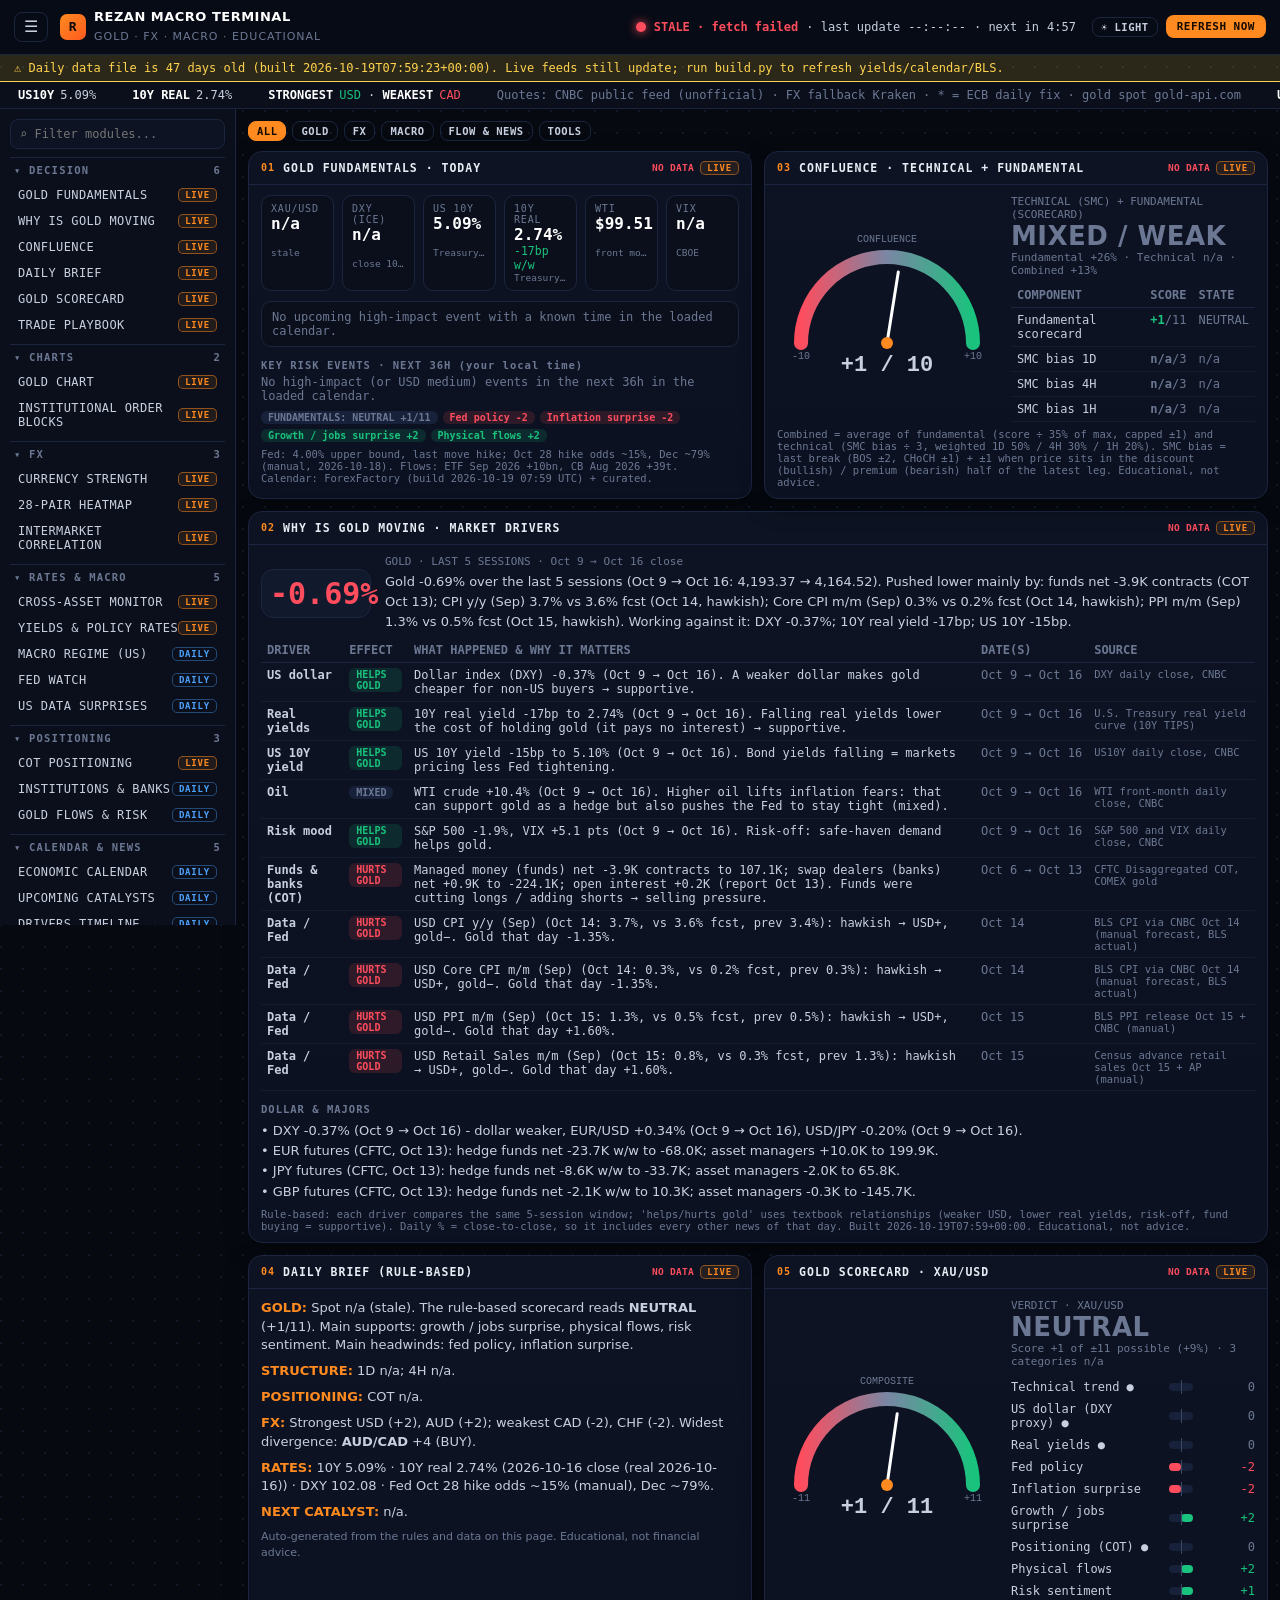
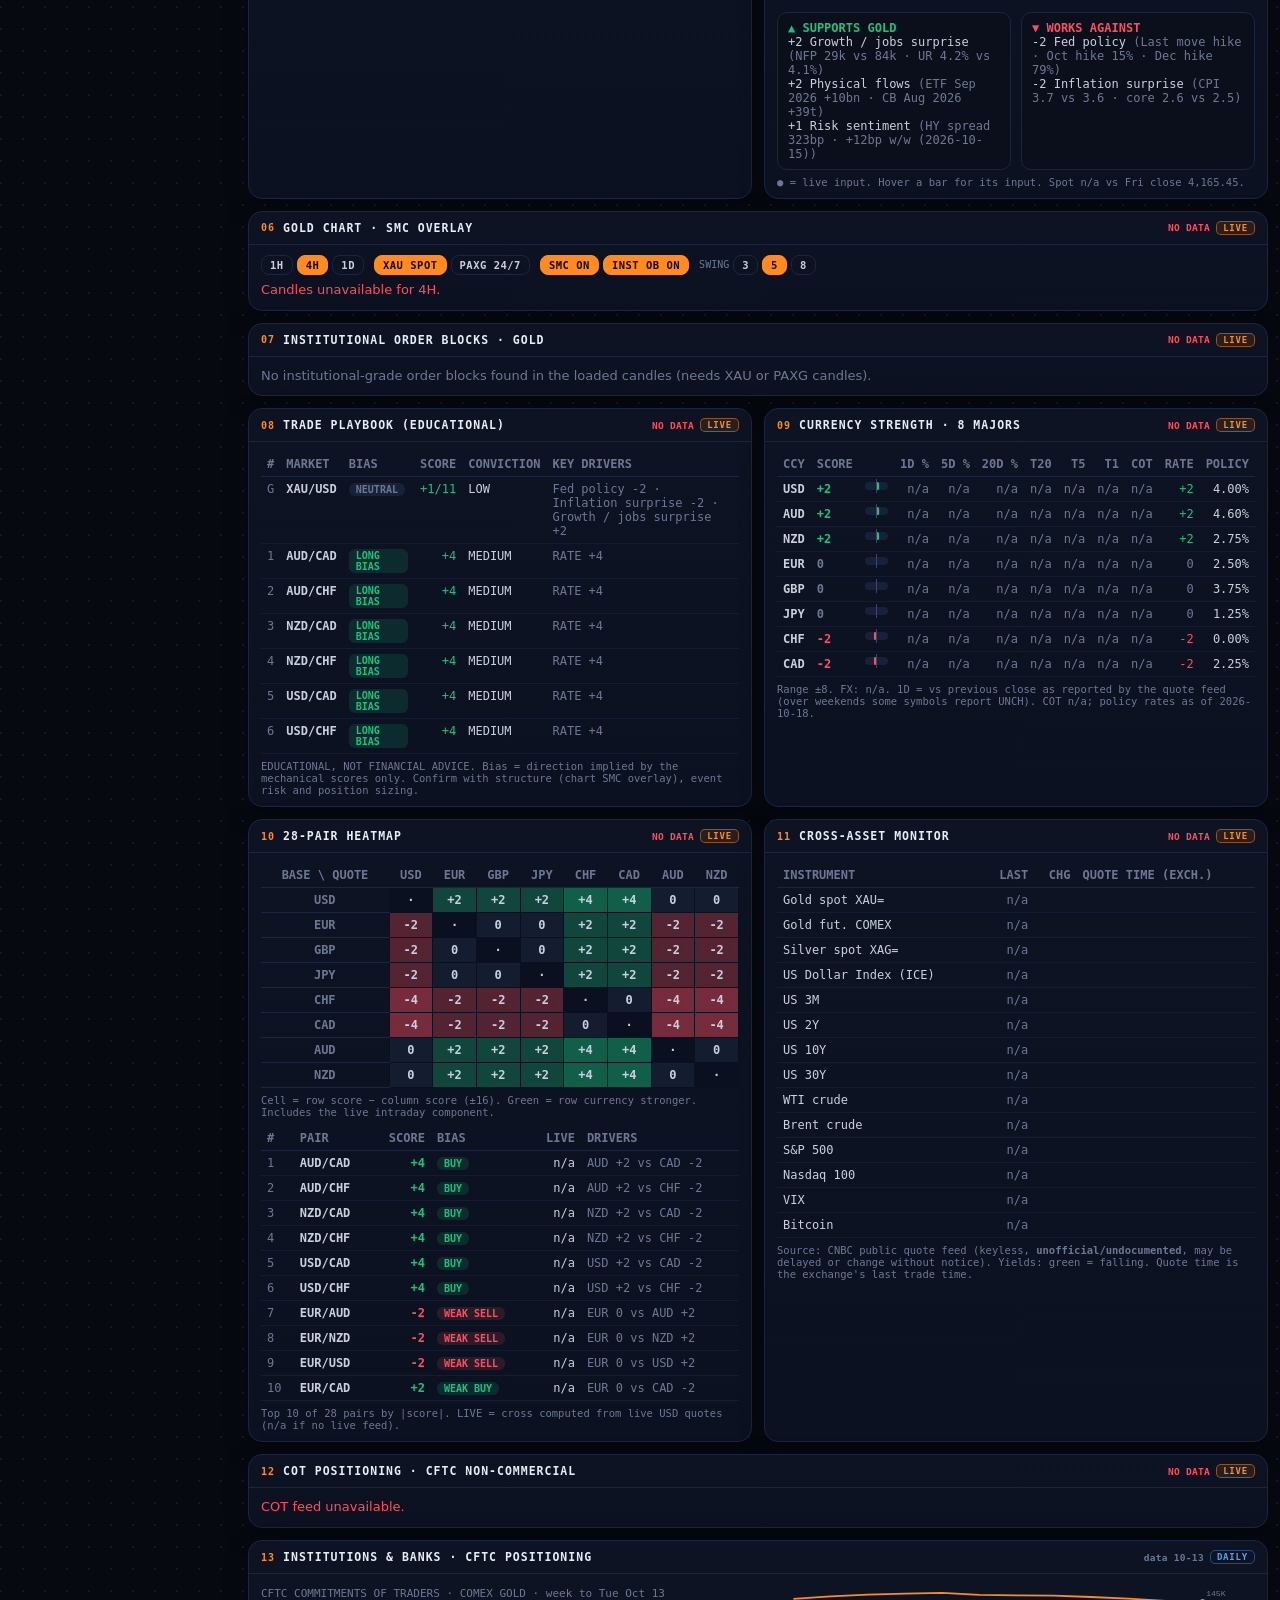
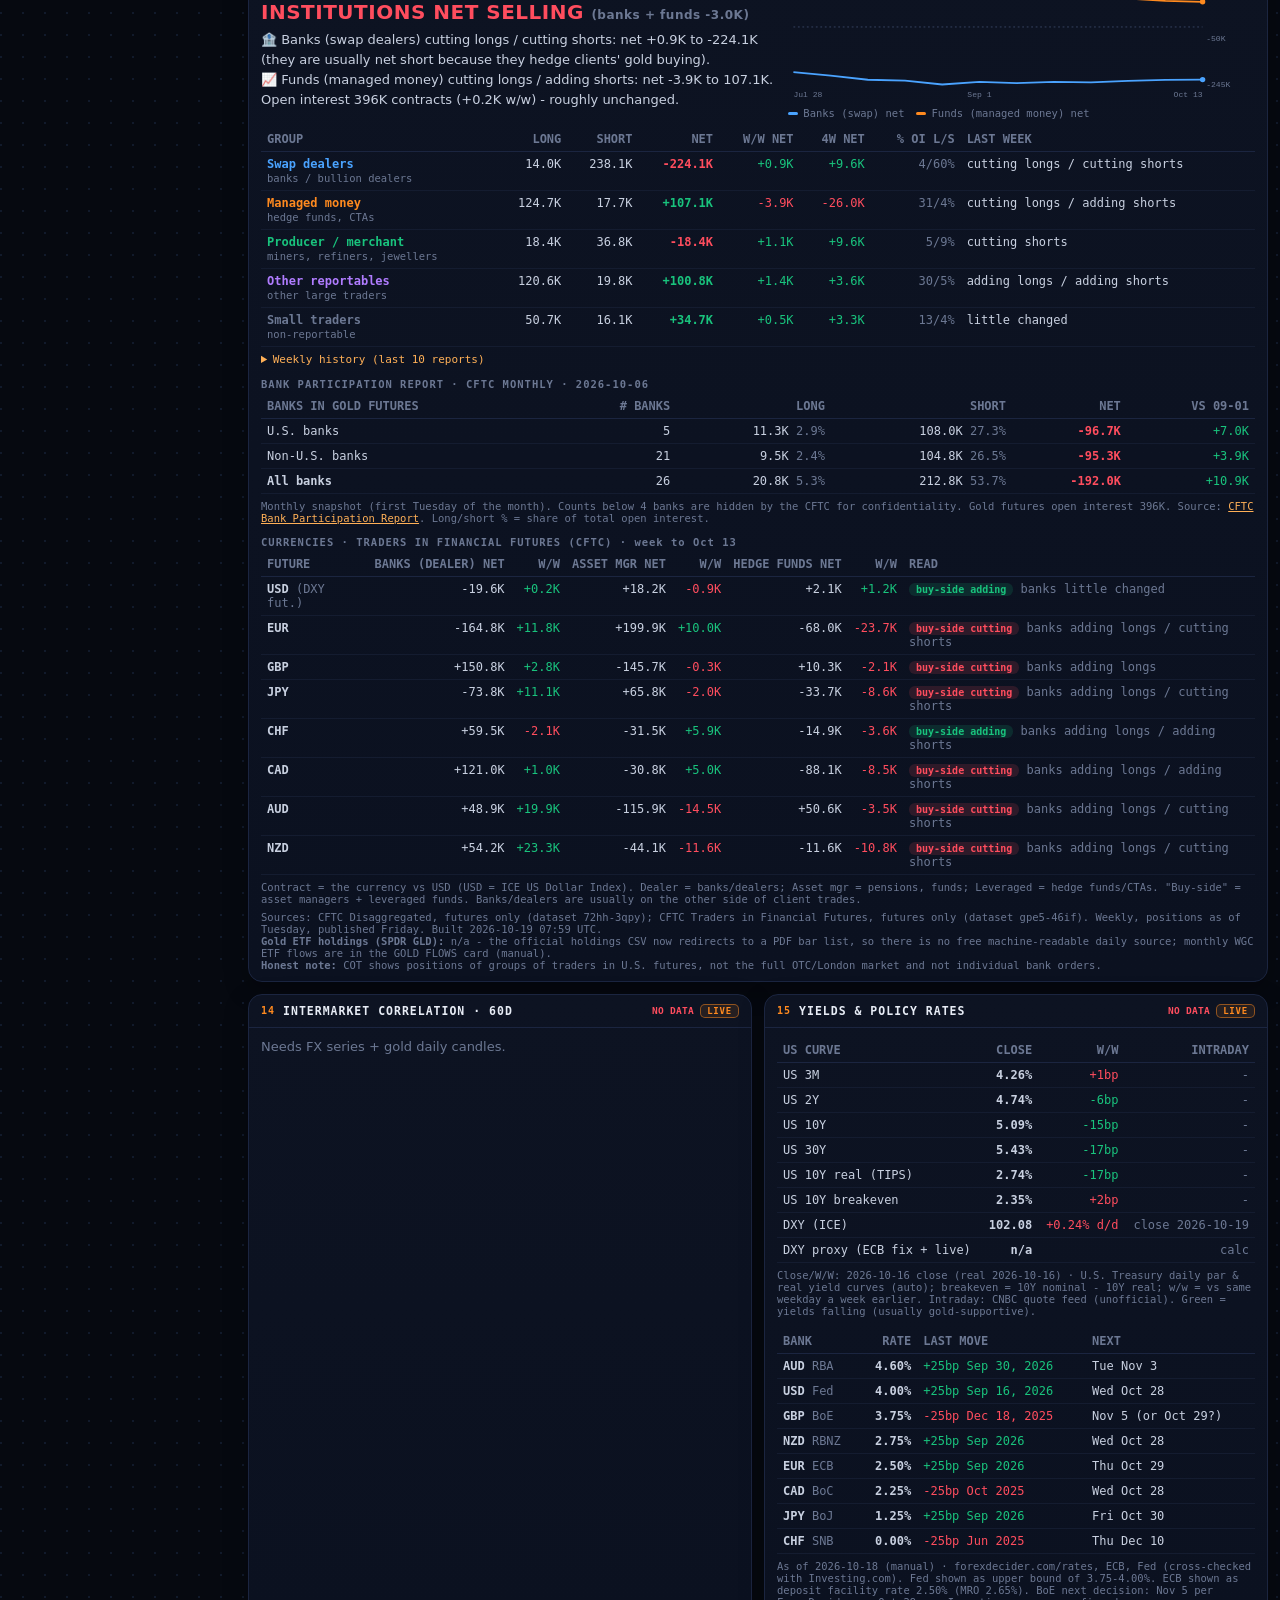
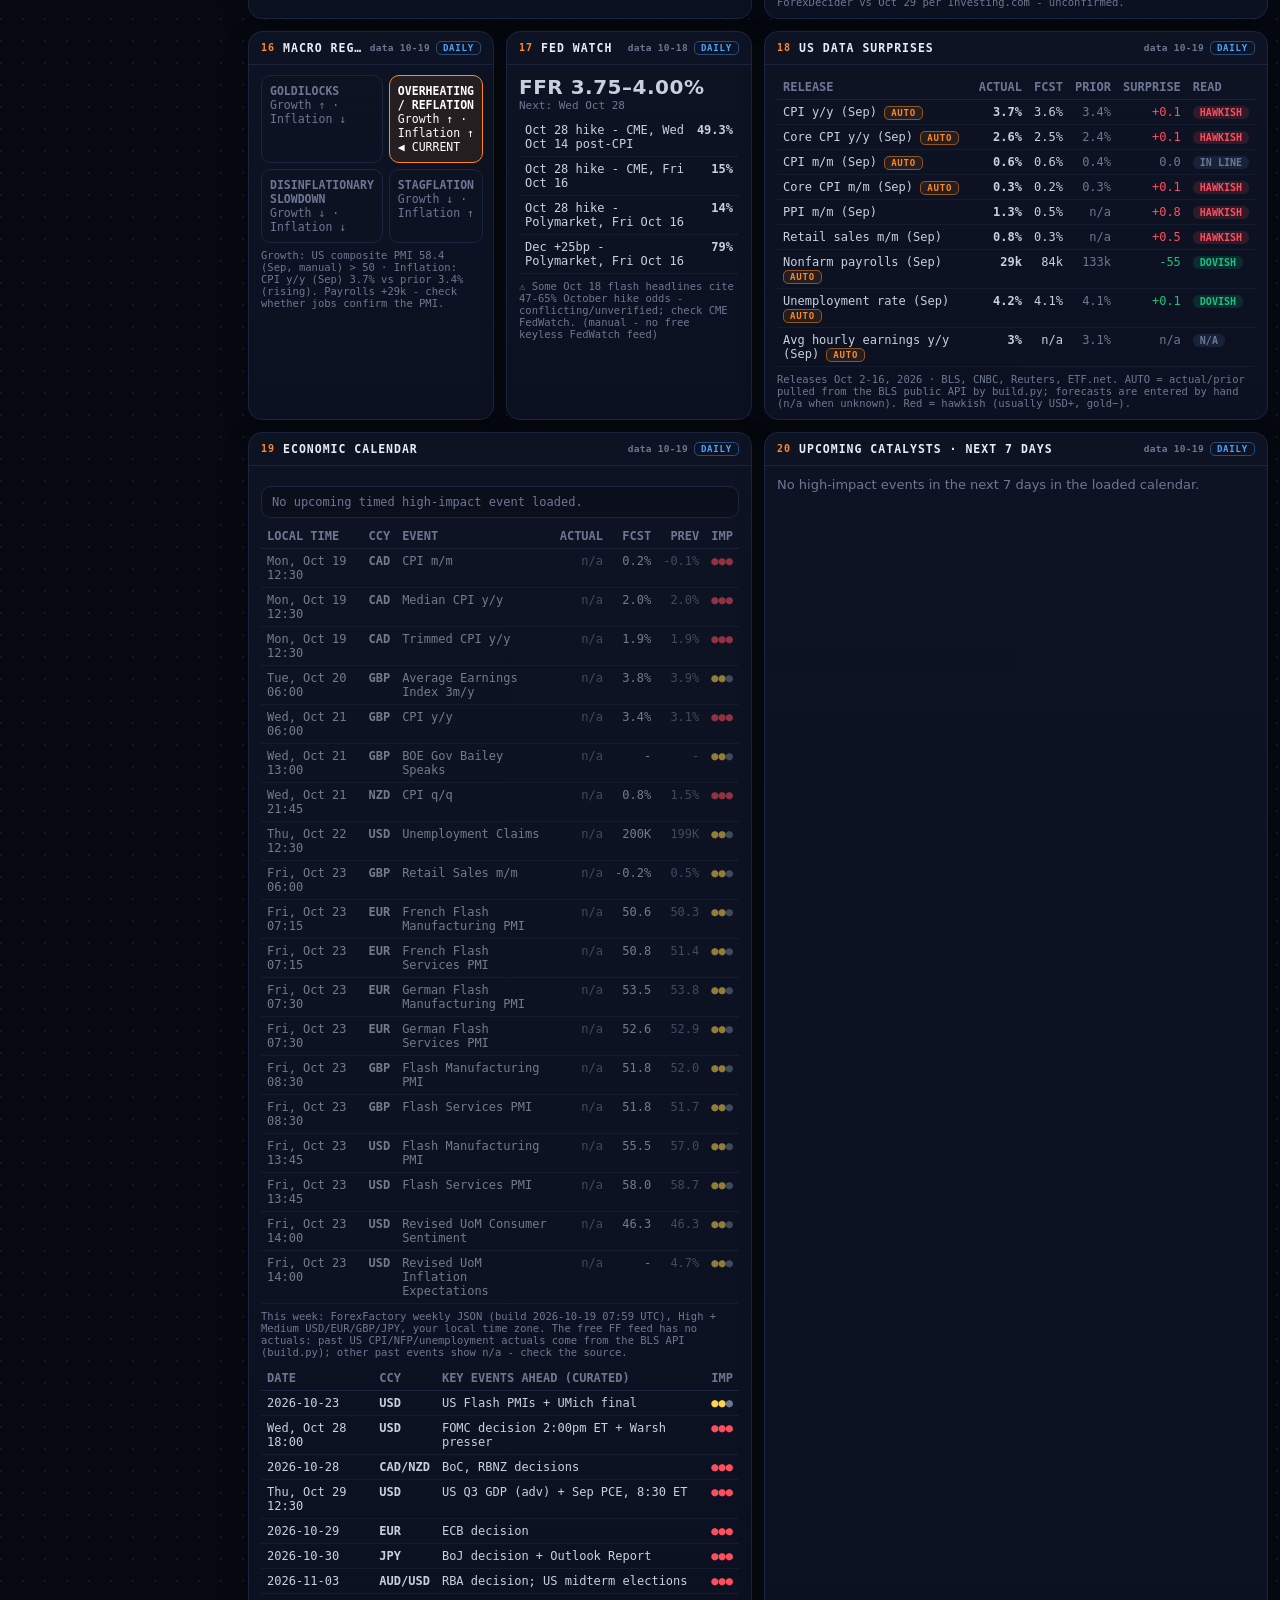
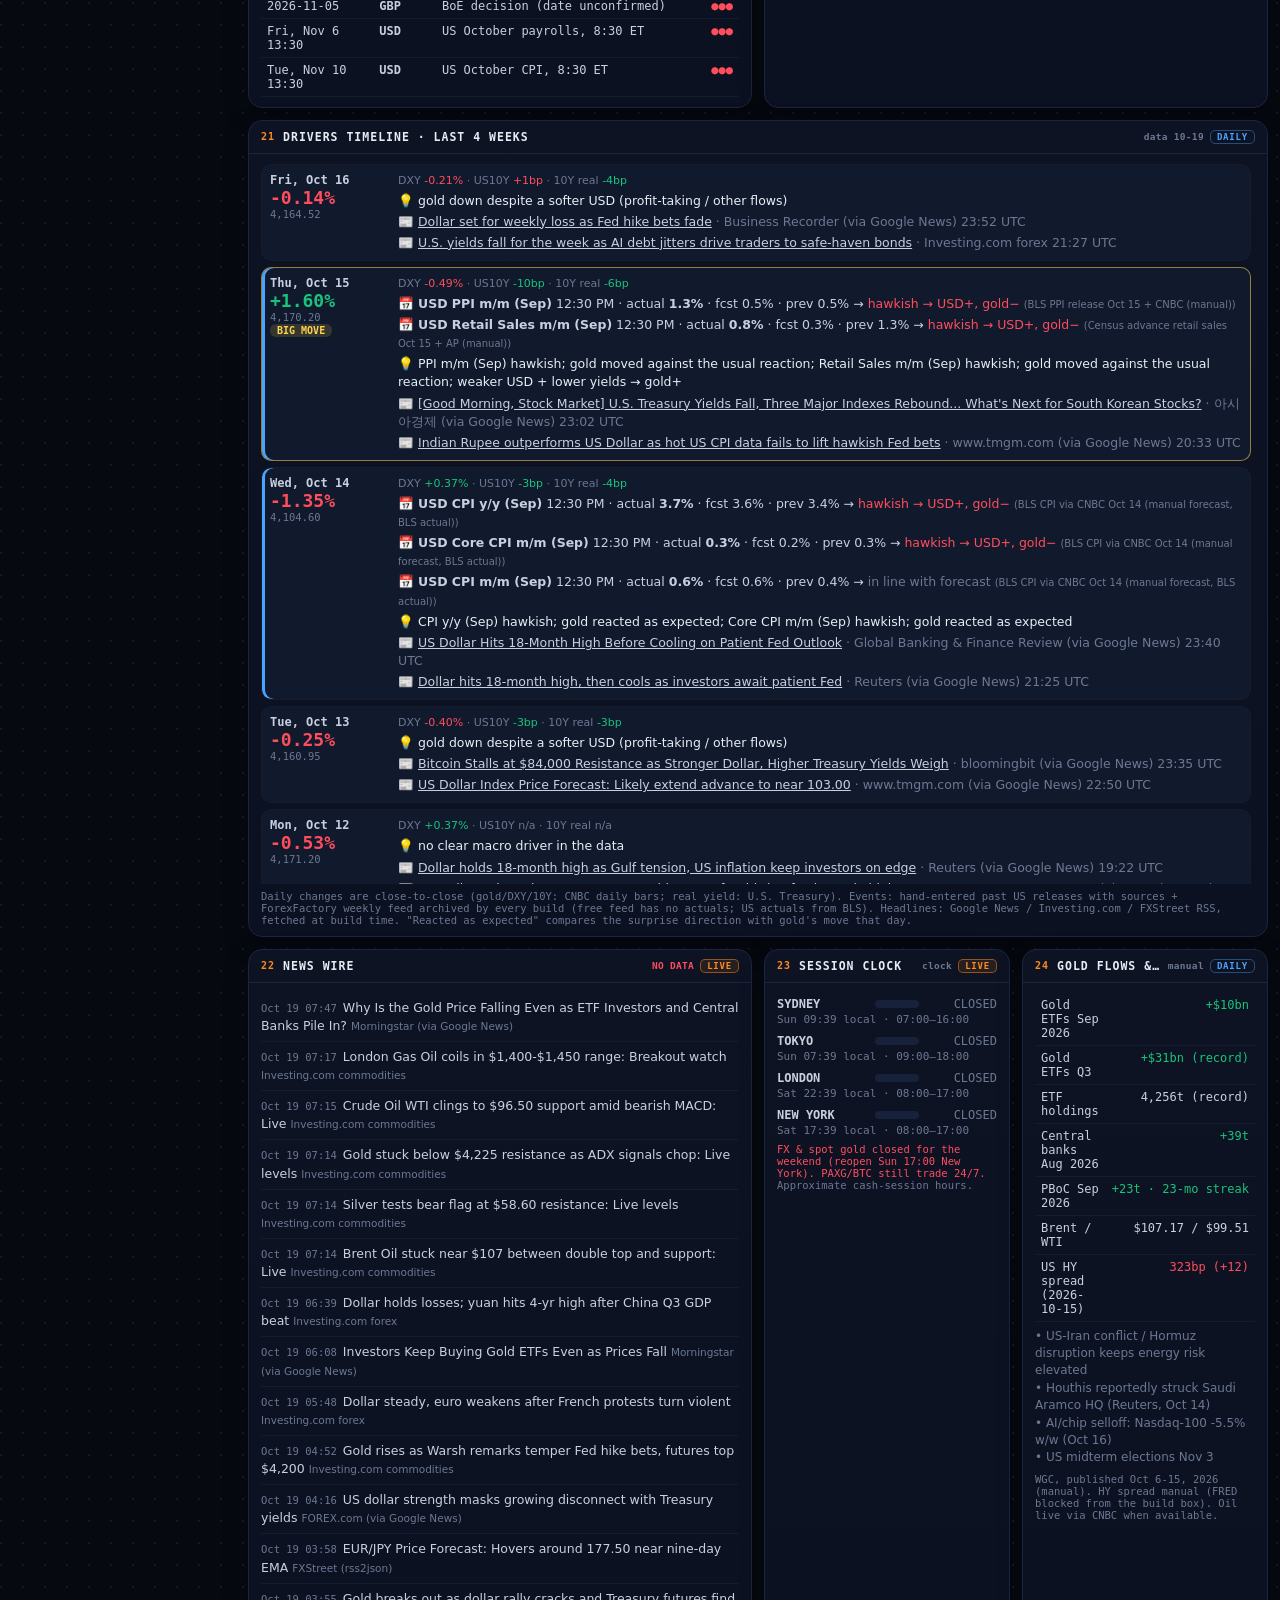
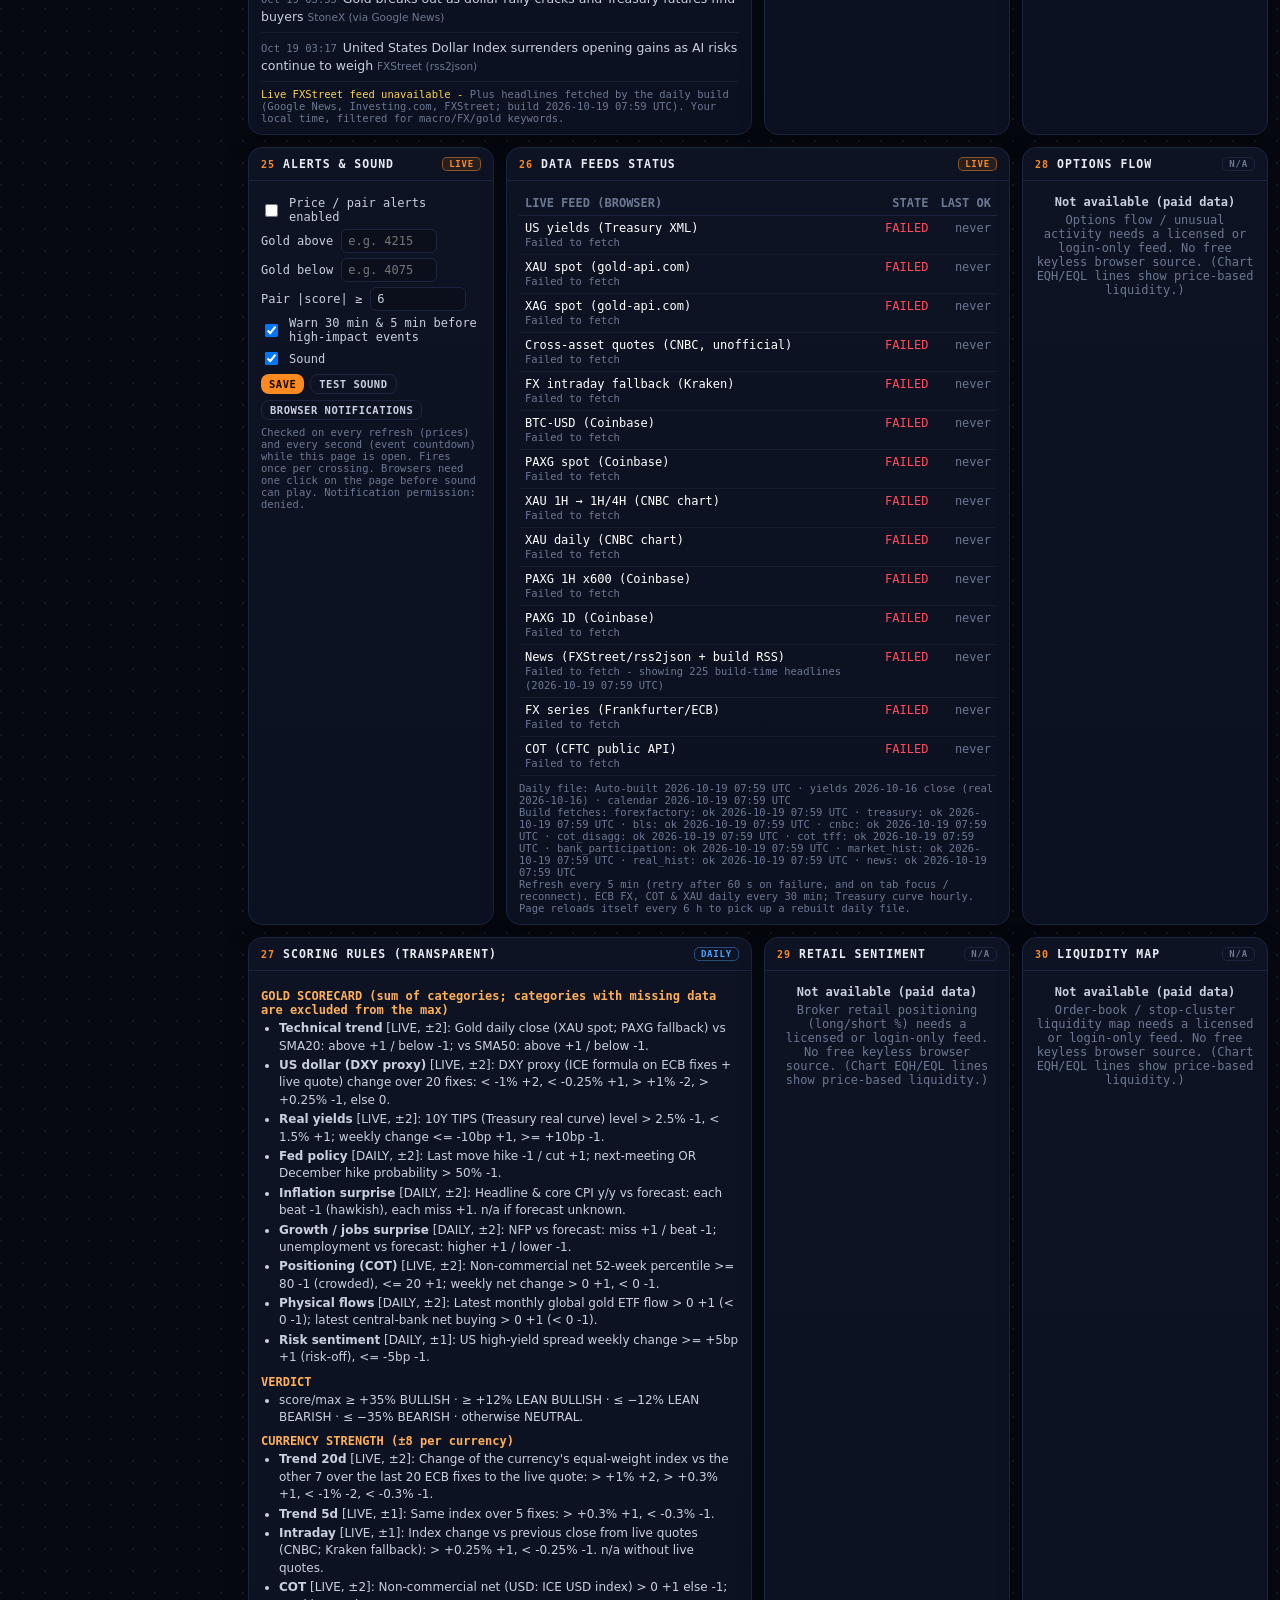
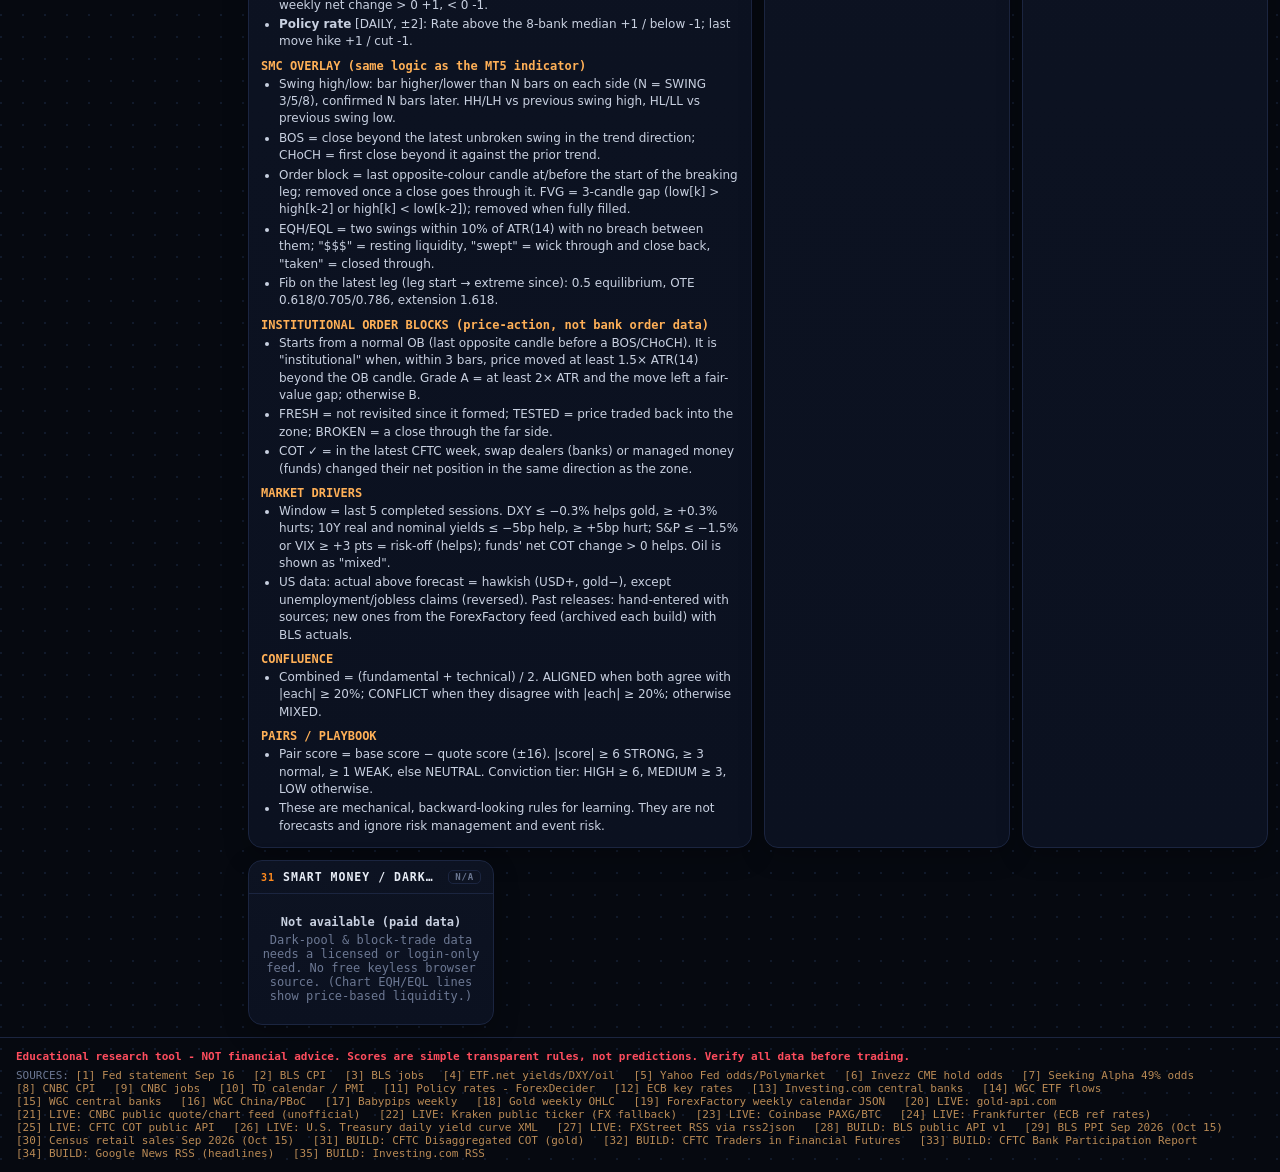
==== commit 83ac2aa9: "daily data refresh 2026-10-19" ====
--- a/index.html
+++ b/index.html
@@ -133,7 +133,7 @@
   </main>
 </div>
 <footer><div class="disc" id="disc"></div><div id="srcs"></div></footer>
-<script>const DATA={"meta": {"name": "Rezan Macro Terminal", "asof": "Auto-built 2026-10-19 07:56 UTC \u00b7 yields 2026-10-16 close (real 2026-10-16) \u00b7 calendar 2026-10-19 07:56 UTC", "disclaimer": "Educational research tool - NOT financial advice. Scores are simple transparent rules, not predictions. Verify all data before trading.", "built_at": "2026-10-19T07:56:38+00:00"}, "gold_static": {"fri_close": 4165.45, "week_high": 4215.14, "week_low": 4075.05, "ath": 5595.47, "ath_date": "2026-01-29", "levels": [["Resistance (analyst-cited)", "4,217-4,233"], ["Week high", "4,215.14"], ["Week low", "4,075.05"], ["Pivot (analyst-cited)", "4,000"]]}, "us_rates": {"asof": "2026-10-16 close (real 2026-10-16)", "source": "U.S. Treasury daily par & real yield curves (auto); breakeven = 10Y nominal - 10Y real; w/w = vs same weekday a week earlier", "rows": [{"name": "US 3M", "value": 4.26, "chg_bp": 1}, {"name": "US 2Y", "value": 4.74, "chg_bp": -6}, {"name": "US 10Y", "value": 5.09, "chg_bp": -15}, {"name": "US 30Y", "value": 5.43, "chg_bp": -17}, {"name": "US 10Y real (TIPS)", "value": 2.74, "chg_bp": -17}, {"name": "US 10Y breakeven", "value": 2.35, "chg_bp": 2}], "dxy_actual": {"value": 102.03, "chg_pct_d": 0.19, "asof": "2026-10-19", "source": "CNBC quote feed (unofficial)"}}, "policy": {"asof": "2026-10-18", "source": "forexdecider.com/rates, ECB, Fed (cross-checked with Investing.com)", "note": "Fed shown as upper bound of 3.75-4.00%. ECB shown as deposit facility rate 2.50% (MRO 2.65%). BoE next decision: Nov 5 per ForexDecider vs Oct 29 per Investing.com - unconfirmed.", "banks": [{"ccy": "USD", "bank": "Fed", "rate": 4.0, "last": "+25bp Sep 16, 2026", "last_dir": 1, "next": "Wed Oct 28"}, {"ccy": "EUR", "bank": "ECB", "rate": 2.5, "last": "+25bp Sep 2026", "last_dir": 1, "next": "Thu Oct 29"}, {"ccy": "GBP", "bank": "BoE", "rate": 3.75, "last": "-25bp Dec 18, 2025", "last_dir": -1, "next": "Nov 5 (or Oct 29?)"}, {"ccy": "JPY", "bank": "BoJ", "rate": 1.25, "last": "+25bp Sep 2026", "last_dir": 1, "next": "Fri Oct 30"}, {"ccy": "CHF", "bank": "SNB", "rate": 0.0, "last": "-25bp Jun 2025", "last_dir": -1, "next": "Thu Dec 10"}, {"ccy": "CAD", "bank": "BoC", "rate": 2.25, "last": "-25bp Oct 2025", "last_dir": -1, "next": "Wed Oct 28"}, {"ccy": "AUD", "bank": "RBA", "rate": 4.6, "last": "+25bp Sep 30, 2026", "last_dir": 1, "next": "Tue Nov 3"}, {"ccy": "NZD", "bank": "RBNZ", "rate": 2.75, "last": "+25bp Sep 2026", "last_dir": 1, "next": "Wed Oct 28"}]}, "fed": {"last_move_dir": 1, "odds": [{"label": "Oct 28 hike - CME, Wed Oct 14 post-CPI", "value": 49.3}, {"label": "Oct 28 hike - CME, Fri Oct 16", "value": 15}, {"label": "Oct 28 hike - Polymarket, Fri Oct 16", "value": 14}, {"label": "Dec +25bp - Polymarket, Fri Oct 16", "value": 79}], "next_hike_prob": 15, "dec_hike_prob": 79, "note": "Some Oct 18 flash headlines cite 47-65% October hike odds - conflicting/unverified; check CME FedWatch."}, "us_data": {"asof": "Releases Oct 2-16, 2026", "source": "BLS, CNBC, Reuters, ETF.net", "rows": [{"name": "CPI y/y (Sep)", "actual": 3.7, "forecast": 3.6, "prior": 3.4, "unit": "%", "hawk_if_higher": true, "src": "BLS API (auto)", "period": "2026-09"}, {"name": "Core CPI y/y (Sep)", "actual": 2.6, "forecast": 2.5, "prior": 2.4, "unit": "%", "hawk_if_higher": true, "src": "BLS API (auto)", "period": "2026-09"}, {"name": "CPI m/m (Sep)", "actual": 0.6, "forecast": 0.6, "prior": 0.4, "unit": "%", "hawk_if_higher": true, "src": "BLS API (auto)", "period": "2026-09"}, {"name": "Core CPI m/m (Sep)", "actual": 0.3, "forecast": 0.2, "prior": 0.3, "unit": "%", "hawk_if_higher": true, "src": "BLS API (auto)", "period": "2026-09"}, {"name": "PPI m/m (Sep)", "actual": 1.3, "forecast": 0.5, "prior": null, "unit": "%", "hawk_if_higher": true}, {"name": "Retail sales m/m (Sep)", "actual": 0.8, "forecast": 0.3, "prior": null, "unit": "%", "hawk_if_higher": true}, {"name": "Nonfarm payrolls (Sep)", "actual": 29, "forecast": 84, "prior": 133, "unit": "k", "hawk_if_higher": true, "src": "BLS API (auto)", "period": "2026-09"}, {"name": "Unemployment rate (Sep)", "actual": 4.2, "forecast": 4.1, "prior": 4.1, "unit": "%", "hawk_if_higher": false, "src": "BLS API (auto)", "period": "2026-09"}, {"name": "Avg hourly earnings y/y (Sep)", "actual": 3.0, "forecast": null, "prior": 3.1, "unit": "%", "hawk_if_higher": true, "src": "BLS API (auto)", "period": "2026-09"}], "pmi_composite": {"value": 58.4, "period": "Sep", "source": "S&P Global via TD Economics"}}, "flows": {"asof": "WGC, published Oct 6-15, 2026", "etf_month_usd_bn": 10, "etf_month": "Sep 2026", "etf_q3_usd_bn": 31, "etf_holdings_t": 4256, "cb_net_t": 39, "cb_month": "Aug 2026", "pboc_t": 23, "pboc_month": "Sep 2026", "pboc_streak_m": 23}, "risk": {"hy_spread_bp": 323, "hy_chg_bp": 12, "asof": "2026-10-15", "brent": 107.02, "wti": 99.5, "oil_asof": "2026-10-19 (CNBC, front-month futures)", "headlines": ["US-Iran conflict / Hormuz disruption keeps energy risk elevated", "Houthis reportedly struck Saudi Aramco HQ (Reuters, Oct 14)", "AI/chip selloff: Nasdaq-100 -5.5% w/w (Oct 16)", "US midterm elections Nov 3"]}, "curated_calendar": [{"date": "2026-10-23", "ev": "US Flash PMIs + UMich final", "ccy": "USD", "imp": "Medium"}, {"date": "2026-10-28", "ev": "FOMC decision 2:00pm ET + Warsh presser", "ccy": "USD", "imp": "High", "at": "2026-10-28T14:00:00-04:00"}, {"date": "2026-10-28", "ev": "BoC, RBNZ decisions", "ccy": "CAD/NZD", "imp": "High"}, {"date": "2026-10-29", "ev": "US Q3 GDP (adv) + Sep PCE, 8:30 ET", "ccy": "USD", "imp": "High", "at": "2026-10-29T08:30:00-04:00"}, {"date": "2026-10-29", "ev": "ECB decision", "ccy": "EUR", "imp": "High"}, {"date": "2026-10-30", "ev": "BoJ decision + Outlook Report", "ccy": "JPY", "imp": "High"}, {"date": "2026-11-03", "ev": "RBA decision; US midterm elections", "ccy": "AUD/USD", "imp": "High"}, {"date": "2026-11-05", "ev": "BoE decision (date unconfirmed)", "ccy": "GBP", "imp": "High"}, {"date": "2026-11-06", "ev": "US October payrolls, 8:30 ET", "ccy": "USD", "imp": "High", "at": "2026-11-06T08:30:00-05:00"}, {"date": "2026-11-10", "ev": "US October CPI, 8:30 ET", "ccy": "USD", "imp": "High", "at": "2026-11-10T08:30:00-05:00"}], "ff_calendar": {"fetched_at": "2026-10-19 07:56 UTC", "source": "https://nfs.faireconomy.media/ff_calendar_thisweek.json", "events": [{"title": "IMF Meetings", "country": "All", "date": "2026-10-18T10:15:00-04:00", "impact": "Low", "forecast": "", "previous": ""}, {"title": "BusinessNZ Services Index", "country": "NZD", "date": "2026-10-18T17:30:00-04:00", "impact": "Low", "forecast": "", "previous": "51.2"}, {"title": "Trade Balance", "country": "NZD", "date": "2026-10-18T17:45:00-04:00", "impact": "Low", "forecast": "-775M", "previous": "-1349M"}, {"title": "Rightmove HPI m/m", "country": "GBP", "date": "2026-10-18T19:01:00-04:00", "impact": "Low", "forecast": "", "previous": "0.7%"}, {"title": "RBA Assist Gov Kent Speaks", "country": "AUD", "date": "2026-10-18T19:05:00-04:00", "impact": "Low", "forecast": "", "previous": ""}, {"title": "New Home Prices m/m", "country": "CNY", "date": "2026-10-18T21:30:00-04:00", "impact": "Low", "forecast": "", "previous": "-0.17%"}, {"title": "Fixed Asset Investment ytd/y", "country": "CNY", "date": "2026-10-18T22:00:00-04:00", "impact": "Low", "forecast": "-7.3%", "previous": "-7.2%"}, {"title": "GDP q/y", "country": "CNY", "date": "2026-10-18T22:00:00-04:00", "impact": "Low", "forecast": "4.4%", "previous": "4.3%"}, {"title": "Industrial Production y/y", "country": "CNY", "date": "2026-10-18T22:00:00-04:00", "impact": "Low", "forecast": "5.4%", "previous": "5.2%"}, {"title": "NBS Press Conference", "country": "CNY", "date": "2026-10-18T22:00:00-04:00", "impact": "Low", "forecast": "", "previous": ""}, {"title": "Retail Sales y/y", "country": "CNY", "date": "2026-10-18T22:00:00-04:00", "impact": "Low", "forecast": "0.5%", "previous": "0.4%"}, {"title": "Unemployment Rate", "country": "CNY", "date": "2026-10-18T22:00:00-04:00", "impact": "Low", "forecast": "5.3%", "previous": "5.3%"}, {"title": "Tertiary Industry Activity m/m", "country": "JPY", "date": "2026-10-19T00:30:00-04:00", "impact": "Low", "forecast": "-0.3%", "previous": "0.4%"}, {"title": "Foreign Direct Investment ytd/y", "country": "CNY", "date": "2026-10-19T05:10:00-04:00", "impact": "Low", "forecast": "", "previous": "-5.3%"}, {"title": "CPI m/m", "country": "CAD", "date": "2026-10-19T08:30:00-04:00", "impact": "High", "forecast": "0.2%", "previous": "-0.1%"}, {"title": "Median CPI y/y", "country": "CAD", "date": "2026-10-19T08:30:00-04:00", "impact": "High", "forecast": "2.0%", "previous": "2.0%"}, {"title": "Trimmed CPI y/y", "country": "CAD", "date": "2026-10-19T08:30:00-04:00", "impact": "High", "forecast": "1.9%", "previous": "1.9%"}, {"title": "Common CPI y/y", "country": "CAD", "date": "2026-10-19T08:30:00-04:00", "impact": "Medium", "forecast": "2.6%", "previous": "2.6%"}, {"title": "Core CPI m/m", "country": "CAD", "date": "2026-10-19T08:30:00-04:00", "impact": "Low", "forecast": "", "previous": "0.1%"}, {"title": "NAHB Housing Market Index", "country": "USD", "date": "2026-10-19T10:00:00-04:00", "impact": "Low", "forecast": "31", "previous": "32"}, {"title": "BOC Business Outlook Survey", "country": "CAD", "date": "2026-10-19T11:30:00-04:00", "impact": "Low", "forecast": "", "previous": ""}, {"title": "1-y Loan Prime Rate", "country": "CNY", "date": "2026-10-19T21:00:00-04:00", "impact": "Low", "forecast": "3.00%", "previous": "3.00%"}, {"title": "5-y Loan Prime Rate", "country": "CNY", "date": "2026-10-19T21:00:00-04:00", "impact": "Low", "forecast": "3.50%", "previous": "3.50%"}, {"title": "German PPI m/m", "country": "EUR", "date": "2026-10-20T02:00:00-04:00", "impact": "Low", "forecast": "1.5%", "previous": "1.1%"}, {"title": "Average Earnings Index 3m/y", "country": "GBP", "date": "2026-10-20T02:00:00-04:00", "impact": "Medium", "forecast": "3.8%", "previous": "3.9%"}, {"title": "Claimant Count Change", "country": "GBP", "date": "2026-10-20T02:00:00-04:00", "impact": "Low", "forecast": "19.4K", "previous": "27.8K"}, {"title": "Unemployment Rate", "country": "GBP", "date": "2026-10-20T02:00:00-04:00", "impact": "Low", "forecast": "4.9%", "previous": "4.9%"}, {"title": "Current Account", "country": "EUR", "date": "2026-10-20T04:00:00-04:00", "impact": "Low", "forecast": "29.2B", "previous": "27.6B"}, {"title": "German ZEW Economic Sentiment", "country": "EUR", "date": "2026-10-20T05:00:00-04:00", "impact": "Low", "forecast": "30.2", "previous": "34.7"}, {"title": "ZEW Economic Sentiment", "country": "EUR", "date": "2026-10-20T05:00:00-04:00", "impact": "Low", "forecast": "23.6", "previous": "25.8"}, {"title": "10-y Bond Auction", "country": "GBP", "date": "2026-10-20T05:33:00-04:00", "impact": "Low", "forecast": "", "previous": "5.38|3.3"}, {"title": "ADP Weekly Employment Change", "country": "USD", "date": "2026-10-20T08:15:00-04:00", "impact": "Low", "forecast": "", "previous": "24.8K"}, {"title": "Building Permits", "country": "USD", "date": "2026-10-20T08:30:00-04:00", "impact": "Low", "forecast": "1.39M", "previous": "1.39M"}, {"title": "Housing Starts", "country": "USD", "date": "2026-10-20T08:30:00-04:00", "impact": "Low", "forecast": "1.30M", "previous": "1.28M"}, {"title": "Pending Home Sales m/m", "country": "USD", "date": "2026-10-20T10:00:00-04:00", "impact": "Low", "forecast": "-0.4%", "previous": "0.3%"}, {"title": "GDT Price Index", "country": "NZD", "date": "2026-10-20T10:50:00-04:00", "impact": "Low", "forecast": "", "previous": "1.2%"}, {"title": "MPC Member Greene Speaks", "country": "GBP", "date": "2026-10-20T13:00:00-04:00", "impact": "Low", "forecast": "", "previous": ""}, {"title": "API Weekly Statistical Bulletin", "country": "USD", "date": "2026-10-20T16:30:00-04:00", "impact": "Low", "forecast": "", "previous": ""}, {"title": "RBA Deputy Gov Hauser Speaks", "country": "AUD", "date": "2026-10-20T18:30:00-04:00", "impact": "Low", "forecast": "", "previous": ""}, {"title": "Trade Balance", "country": "JPY", "date": "2026-10-20T19:50:00-04:00", "impact": "Low", "forecast": "-0.21T", "previous": "-0.84T"}, {"title": "Credit Card Spending y/y", "country": "NZD", "date": "2026-10-20T22:00:00-04:00", "impact": "Low", "forecast": "", "previous": "3.5%"}, {"title": "CPI y/y", "country": "GBP", "date": "2026-10-21T02:00:00-04:00", "impact": "High", "forecast": "3.4%", "previous": "3.1%"}, {"title": "Core CPI y/y", "country": "GBP", "date": "2026-10-21T02:00:00-04:00", "impact": "Low", "forecast": "2.8%", "previous": "2.6%"}, {"title": "PPI Input m/m", "country": "GBP", "date": "2026-10-21T02:00:00-04:00", "impact": "Low", "forecast": "1.3%", "previous": "0.3%"}, {"title": "PPI Output m/m", "country": "GBP", "date": "2026-10-21T02:00:00-04:00", "impact": "Low", "forecast": "0.7%", "previous": "0.7%"}, {"title": "Public Sector Net Borrowing", "country": "GBP", "date": "2026-10-21T02:00:00-04:00", "impact": "Low", "forecast": "23.9B", "previous": "18.3B"}, {"title": "RPI y/y", "country": "GBP", "date": "2026-10-21T02:00:00-04:00", "impact": "Low", "forecast": "3.9%", "previous": "3.4%"}, {"title": "German Buba President Nagel Speaks", "country": "EUR", "date": "2026-10-21T03:15:00-04:00", "impact": "Low", "forecast": "", "previous": ""}, {"title": "HPI y/y", "country": "GBP", "date": "2026-10-21T04:30:00-04:00", "impact": "Low", "forecast": "1.7%", "previous": "1.4%"}, {"title": "German Buba Monthly Report", "country": "EUR", "date": "2026-10-21T06:00:00-04:00", "impact": "Low", "forecast": "", "previous": ""}, {"title": "BOE Gov Bailey Speaks", "country": "GBP", "date": "2026-10-21T09:00:00-04:00", "impact": "Medium", "forecast": "", "previous": ""}, {"title": "Crude Oil Inventories", "country": "USD", "date": "2026-10-21T10:30:00-04:00", "impact": "Low", "forecast": "", "previous": "-8.6M"}, {"title": "CPI q/q", "country": "NZD", "date": "2026-10-21T17:45:00-04:00", "impact": "High", "forecast": "0.8%", "previous": "1.5%"}, {"title": "Summary of Monetary Policy Discussions", "country": "CHF", "date": "2026-10-22T03:30:00-04:00", "impact": "Low", "forecast": "", "previous": ""}, {"title": "CBI Industrial Order Expectations", "country": "GBP", "date": "2026-10-22T06:00:00-04:00", "impact": "Low", "forecast": "-20", "previous": "-9"}, {"title": "IPPI m/m", "country": "CAD", "date": "2026-10-22T08:30:00-04:00", "impact": "Low", "forecast": "0.7%", "previous": "1.3%"}, {"title": "NHPI m/m", "country": "CAD", "date": "2026-10-22T08:30:00-04:00", "impact": "Low", "forecast": "-0.1%", "previous": "-0.1%"}, {"title": "RMPI m/m", "country": "CAD", "date": "2026-10-22T08:30:00-04:00", "impact": "Low", "forecast": "0.1%", "previous": "3.1%"}, {"title": "Unemployment Claims", "country": "USD", "date": "2026-10-22T08:30:00-04:00", "impact": "Medium", "forecast": "200K", "previous": "199K"}, {"title": "Consumer Confidence", "country": "EUR", "date": "2026-10-22T10:00:00-04:00", "impact": "Low", "forecast": "-17", "previous": "-17"}, {"title": "CB Leading Index m/m", "country": "USD", "date": "2026-10-22T10:00:00-04:00", "impact": "Low", "forecast": "-0.2%", "previous": "-0.1%"}, {"title": "Natural Gas Storage", "country": "USD", "date": "2026-10-22T10:30:00-04:00", "impact": "Low", "forecast": "", "previous": "67B"}, {"title": "Flash Manufacturing PMI", "country": "AUD", "date": "2026-10-22T18:00:00-04:00", "impact": "Low", "forecast": "", "previous": "49.3"}, {"title": "Flash Services PMI", "country": "AUD", "date": "2026-10-22T18:00:00-04:00", "impact": "Low", "forecast": "", "previous": "51.4"}, {"title": "GfK Consumer Confidence", "country": "GBP", "date": "2026-10-22T19:01:00-04:00", "impact": "Low", "forecast": "-14", "previous": "-13"}, {"title": "National Core CPI y/y", "country": "JPY", "date": "2026-10-22T19:30:00-04:00", "impact": "Low", "forecast": "2.1%", "previous": "1.7%"}, {"title": "Flash Manufacturing PMI", "country": "JPY", "date": "2026-10-22T20:30:00-04:00", "impact": "Low", "forecast": "54.5", "previous": "54.1"}, {"title": "Retail Sales m/m", "country": "GBP", "date": "2026-10-23T02:00:00-04:00", "impact": "Medium", "forecast": "-0.2%", "previous": "0.5%"}, {"title": "French Flash Manufacturing PMI", "country": "EUR", "date": "2026-10-23T03:15:00-04:00", "impact": "Medium", "forecast": "50.6", "previous": "50.3"}, {"title": "French Flash Services PMI", "country": "EUR", "date": "2026-10-23T03:15:00-04:00", "impact": "Medium", "forecast": "50.8", "previous": "51.4"}, {"title": "German Flash Manufacturing PMI", "country": "EUR", "date": "2026-10-23T03:30:00-04:00", "impact": "Medium", "forecast": "53.5", "previous": "53.8"}, {"title": "German Flash Services PMI", "country": "EUR", "date": "2026-10-23T03:30:00-04:00", "impact": "Medium", "forecast": "52.6", "previous": "52.9"}, {"title": "Flash Manufacturing PMI", "country": "EUR", "date": "2026-10-23T04:00:00-04:00", "impact": "Low", "forecast": "52.7", "previous": "52.7"}, {"title": "Flash Services PMI", "country": "EUR", "date": "2026-10-23T04:00:00-04:00", "impact": "Low", "forecast": "52.6", "previous": "53.0"}, {"title": "Flash Manufacturing PMI", "country": "GBP", "date": "2026-10-23T04:30:00-04:00", "impact": "Medium", "forecast": "51.8", "previous": "52.0"}, {"title": "Flash Services PMI", "country": "GBP", "date": "2026-10-23T04:30:00-04:00", "impact": "Medium", "forecast": "51.8", "previous": "51.7"}, {"title": "Core Retail Sales m/m", "country": "CAD", "date": "2026-10-23T08:30:00-04:00", "impact": "Low", "forecast": "1.1%", "previous": "-0.7%"}, {"title": "Retail Sales m/m", "country": "CAD", "date": "2026-10-23T08:30:00-04:00", "impact": "Low", "forecast": "1.3%", "previous": "-0.7%"}, {"title": "Belgian NBB Business Climate", "country": "EUR", "date": "2026-10-23T09:00:00-04:00", "impact": "Low", "forecast": "-11.5", "previous": "-12.1"}, {"title": "Flash Manufacturing PMI", "country": "USD", "date": "2026-10-23T09:45:00-04:00", "impact": "Medium", "forecast": "55.5", "previous": "57.0"}, {"title": "Flash Services PMI", "country": "USD", "date": "2026-10-23T09:45:00-04:00", "impact": "Medium", "forecast": "58.0", "previous": "58.7"}, {"title": "Revised UoM Consumer Sentiment", "country": "USD", "date": "2026-10-23T10:00:00-04:00", "impact": "Medium", "forecast": "46.3", "previous": "46.3"}, {"title": "Revised UoM Inflation Expectations", "country": "USD", "date": "2026-10-23T10:00:00-04:00", "impact": "Medium", "forecast": "", "previous": "4.7%"}, {"title": "Daylight Saving Time Shift", "country": "CHF", "date": "2026-10-24T21:00:00-04:00", "impact": "Holiday", "forecast": "", "previous": ""}, {"title": "Daylight Saving Time Shift", "country": "EUR", "date": "2026-10-24T21:00:00-04:00", "impact": "Holiday", "forecast": "", "previous": ""}, {"title": "Daylight Saving Time Shift", "country": "GBP", "date": "2026-10-24T21:00:00-04:00", "impact": "Holiday", "forecast": "", "previous": ""}]}, "live_sources": {"gold": "https://api.gold-api.com/price/XAU", "silver": "https://api.gold-api.com/price/XAG", "paxg_spot": "https://api.coinbase.com/v2/prices/PAXG-USD/spot", "paxg_candles": "https://api.exchange.coinbase.com/products/PAXG-USD/candles", "fx_series": "https://api.frankfurter.dev/v1/", "fx_fallback": "https://open.er-api.com/v6/latest/USD", "cot": "https://publicreporting.cftc.gov/resource/6dca-aqww.json", "news": "https://api.rss2json.com/v1/api.json?rss_url=https%3A%2F%2Fwww.fxstreet.com%2Frss%2Fnews", "cnbc_quote": "https://quote.cnbc.com/quote-html-webservice/restQuote/symbolType/symbol", "cnbc_chart": "https://ts-api.cnbc.com/harmony/app/charts/", "kraken": "https://api.kraken.com/0/public/Ticker", "btc": "https://api.exchange.coinbase.com/products/BTC-USD/ticker", "treasury": "https://home.treasury.gov/resource-center/data-chart-center/interest-rates/pages/xml"}, "sources": [["Fed statement Sep 16", "https://www.federalreserve.gov/newsevents/pressreleases/monetary20260916a.htm"], ["BLS CPI", "https://www.bls.gov/news.release/cpi.nr0.htm"], ["BLS jobs", "https://www.bls.gov/news.release/empsit.nr0.htm"], ["ETF.net yields/DXY/oil", "https://etf.net/news/10-year-yield-falls-despite-inflation-2026-10-17"], ["Yahoo Fed odds/Polymarket", "https://finance.yahoo.com/economy/policy/articles/october-rate-hike-odds-collapse-131124137.html"], ["Invezz CME hold odds", "https://invezz.com/news/2026/10/16/fed-rate-hold-odds-jump-to-85-even-as-warsh-offers-no-clues-on-policy-path/"], ["Seeking Alpha 49% odds", "https://seekingalpha.com/news/4652903-october-rate-hike-probability-pops-to-49-now-a-coin-flip-chance-after-cpi-data"], ["CNBC CPI", "https://www.cnbc.com/2026/10/14/cpi-inflation-report-september-2026.html"], ["CNBC jobs", "https://www.cnbc.com/2026/10/02/jobs-report-september-2026.html"], ["TD calendar / PMI", "https://economics.td.com/domains/economics.td.com/documents/reports/bottom-line/tables/2026-10-16/upcoming.htm"], ["Policy rates - ForexDecider", "https://forexdecider.com/rates"], ["ECB key rates", "https://www.ecb.europa.eu/stats/policy_and_exchange_rates/key_ecb_interest_rates/html/index.en.html"], ["Investing.com central banks", "https://uk.investing.com/central-banks/"], ["WGC ETF flows", "https://www.gold.org/goldhub/research/gold-etfs-holdings-and-flows/2026/10"], ["WGC central banks", "https://www.gold.org/goldhub/research/central-banks"], ["WGC China/PBoC", "https://www.gold.org/goldhub/gold-focus/2026/10/china-gold-market-update-q3-ends-strong-official-gold-buying"], ["Babypips weekly", "https://www.babypips.com/analysis/financial-forex-market-weekly-recap-october-16-2026"], ["Gold weekly OHLC", "https://goldprice.dev/blog/gold-weekly-2026-10-16"], ["ForexFactory weekly calendar JSON", "https://nfs.faireconomy.media/ff_calendar_thisweek.json"], ["LIVE: gold-api.com", "https://api.gold-api.com/price/XAU"], ["LIVE: CNBC public quote/chart feed (unofficial)", "https://www.cnbc.com/quotes/XAU="], ["LIVE: Kraken public ticker (FX fallback)", "https://docs.kraken.com/api/docs/rest-api/get-ticker-information"], ["LIVE: Coinbase PAXG/BTC", "https://api.exchange.coinbase.com/products/PAXG-USD/candles"], ["LIVE: Frankfurter (ECB ref rates)", "https://api.frankfurter.dev/"], ["LIVE: CFTC COT public API", "https://publicreporting.cftc.gov/resource/6dca-aqww.json"], ["LIVE: U.S. Treasury daily yield curve XML", "https://home.treasury.gov/treasury-daily-interest-rate-xml-feed"], ["LIVE: FXStreet RSS via rss2json", "https://www.fxstreet.com/rss/news"], ["BUILD: BLS public API v1", "https://www.bls.gov/developers/"], ["BLS PPI Sep 2026 (Oct 15)", "https://www.bls.gov/news.release/archives/ppi_10152026.htm"], ["Census retail sales Sep 2026 (Oct 15)", "https://www.census.gov/retail/marts/www/marts_current.pdf"], ["BUILD: CFTC Disaggregated COT (gold)", "https://publicreporting.cftc.gov/resource/72hh-3qpy.json"], ["BUILD: CFTC Traders in Financial Futures", "https://publicreporting.cftc.gov/resource/gpe5-46if.json"], ["BUILD: CFTC Bank Participation Report", "https://www.cftc.gov/MarketReports/BankParticipationReports/index.htm"], ["BUILD: Google News RSS (headlines)", "https://news.google.com/rss"], ["BUILD: Investing.com RSS", "https://www.investing.com/webmaster-tools/rss"]], "auto": {"failures": [], "forexfactory": {"ok": true, "at": "2026-10-19 07:56 UTC", "info": "86 events"}, "treasury": {"ok": true, "at": "2026-10-19 07:56 UTC", "info": "10Y 5.09 real 2.74 as of 2026-10-16"}, "bls": {"ok": true, "at": "2026-10-19 07:56 UTC", "info": "CPI (2026, 9) y/y 3.7 \u00b7 NFP (2026, 9) 29k"}, "cnbc": {"ok": true, "at": "2026-10-19 07:56 UTC", "info": "DXY 102.03 Brent 107.02 WTI 99.50"}, "manual": {"policy": {"asof": "2026-10-18", "age_days": 1}, "flows": {"asof": null}, "risk_hy": {"asof": "2026-10-15", "age_days": 4}, "fed": {"asof": "2026-10-18", "age_days": 1}}, "cot_disagg": {"ok": true, "at": "2026-10-19 07:56 UTC", "info": "gold 2026-10-13 swap net -224094 mm net 107089"}, "cot_tff": {"ok": true, "at": "2026-10-19 07:56 UTC", "info": "8 markets, last 2026-10-13"}, "bank_participation": {"ok": true, "at": "2026-10-19 07:56 UTC", "info": "2026-10-06 26 banks L 20801 S 212816"}, "market_hist": {"ok": true, "at": "2026-10-19 07:56 UTC", "info": "9 series, gold to 2026-10-16"}, "real_hist": {"ok": true, "at": "2026-10-19 07:56 UTC", "info": "53 days to 2026-10-16"}, "news": {"ok": true, "at": "2026-10-19 07:56 UTC", "info": "219 fetched, 222 kept"}}, "us_actuals": {"source": "BLS public API v1", "fetched_at": "2026-10-19 07:56 UTC", "items": [{"re": "^CPI y/y", "v": "3.7%", "period": "2026-09"}, {"re": "^Core CPI y/y", "v": "2.6%", "period": "2026-09"}, {"re": "^CPI m/m", "v": "0.6%", "period": "2026-09"}, {"re": "^Core CPI m/m", "v": "0.3%", "period": "2026-09"}, {"re": "^Non-Farm Employment Change", "v": "29K", "period": "2026-09"}, {"re": "^Unemployment Rate", "v": "4.2%", "period": "2026-09"}]}, "release_log": [{"date": "2026-09-16T14:00:00-04:00", "ccy": "USD", "title": "FOMC rate decision", "impact": "High", "actual": "+25bp to 3.75-4.00%", "forecast": null, "previous": "3.50-3.75%", "read": "hawkish (rate hike)", "src": "Federal Reserve statement Sep 16 (manual)"}, {"date": "2026-10-02T08:30:00-04:00", "ccy": "USD", "title": "Non-Farm Employment Change (Sep)", "impact": "High", "actual": "29K", "forecast": "84K", "previous": "133K", "src": "BLS Employment Situation via CNBC Oct 2 (manual)"}, {"date": "2026-10-02T08:30:00-04:00", "ccy": "USD", "title": "Unemployment Rate (Sep)", "impact": "High", "actual": "4.2%", "forecast": "4.1%", "previous": "4.1%", "src": "BLS Employment Situation via CNBC Oct 2 (manual)"}, {"date": "2026-10-14T08:30:00-04:00", "ccy": "USD", "title": "CPI y/y (Sep)", "impact": "High", "actual": "3.7%", "forecast": "3.6%", "previous": "3.4%", "src": "BLS CPI via CNBC Oct 14 (manual forecast, BLS actual)"}, {"date": "2026-10-14T08:30:00-04:00", "ccy": "USD", "title": "Core CPI m/m (Sep)", "impact": "High", "actual": "0.3%", "forecast": "0.2%", "previous": "0.3%", "src": "BLS CPI via CNBC Oct 14 (manual forecast, BLS actual)"}, {"date": "2026-10-14T08:30:00-04:00", "ccy": "USD", "title": "CPI m/m (Sep)", "impact": "High", "actual": "0.6%", "forecast": "0.6%", "previous": "0.4%", "src": "BLS CPI via CNBC Oct 14 (manual forecast, BLS actual)"}, {"date": "2026-10-15T08:30:00-04:00", "ccy": "USD", "title": "PPI m/m (Sep)", "impact": "High", "actual": "1.3%", "forecast": "0.5%", "previous": "0.5%", "src": "BLS PPI release Oct 15 + CNBC (manual)"}, {"date": "2026-10-15T08:30:00-04:00", "ccy": "USD", "title": "Retail Sales m/m (Sep)", "impact": "High", "actual": "0.8%", "forecast": "0.3%", "previous": "1.3%", "src": "Census advance retail sales Oct 15 + AP (manual)"}], "release_log_note": "Hand-entered past US releases (date, actual, forecast, previous) with sources; new weeks are captured automatically from the ForexFactory feed into event_archive.", "institutional": {"gold_disagg": {"market": "GOLD - COMEX (088691)", "report": "CFTC Disaggregated, futures only (dataset 72hh-3qpy)", "note": "Positions as of Tuesday, published Friday 3:30pm ET. [long, short] contracts (100 oz).", "fetched_at": "2026-10-19 07:56 UTC", "weeks": [{"date": "2026-04-21", "oi": 365842, "swap": [28115, 210637], "mm": [123681, 30705], "pm": [12633, 33051], "other": [89212, 18182], "small": [52223, 13289]}, {"date": "2026-04-28", "oi": 369530, "swap": [28032, 202653], "mm": [122257, 32505], "pm": [12985, 33177], "other": [89561, 19742], "small": [49280, 14038]}, {"date": "2026-05-05", "oi": 367932, "swap": [27319, 207142], "mm": [123353, 29099], "pm": [12898, 32010], "other": [88461, 19412], "small": [49252, 13620]}, {"date": "2026-05-12", "oi": 376496, "swap": [25671, 215727], "mm": [127242, 29227], "pm": [11437, 31639], "other": [92551, 18944], "small": [49951, 11315]}, {"date": "2026-05-19", "oi": 379325, "swap": [28950, 202665], "mm": [122894, 29354], "pm": [14800, 32714], "other": [88124, 21831], "small": [47082, 15286]}, {"date": "2026-05-26", "oi": 353489, "swap": [29033, 195289], "mm": [124277, 26831], "pm": [12586, 32096], "other": [76427, 19613], "small": [47149, 15643]}, {"date": "2026-06-02", "oi": 326052, "swap": [27505, 213696], "mm": [129367, 17188], "pm": [10275, 30429], "other": [76729, 12888], "small": [43656, 13331]}, {"date": "2026-06-09", "oi": 332709, "swap": [28443, 210179], "mm": [126280, 20417], "pm": [10833, 30133], "other": [81704, 13730], "small": [42891, 15692]}, {"date": "2026-06-16", "oi": 339330, "swap": [29455, 219971], "mm": [128043, 14322], "pm": [12191, 29238], "other": [83084, 16585], "small": [43966, 16623]}, {"date": "2026-06-23", "oi": 352167, "swap": [27738, 223806], "mm": [131102, 15707], "pm": [15839, 25175], "other": [85926, 19982], "small": [39265, 15200]}, {"date": "2026-06-30", "oi": 369541, "swap": [25821, 229845], "mm": [134577, 14486], "pm": [15161, 32207], "other": [95042, 21114], "small": [49035, 21984]}, {"date": "2026-07-07", "oi": 371776, "swap": [25445, 226741], "mm": [134941, 18780], "pm": [14282, 35268], "other": [98772, 20687], "small": [45636, 17600]}, {"date": "2026-07-14", "oi": 383689, "swap": [25177, 220816], "mm": [136905, 16126], "pm": [15840, 34989], "other": [90405, 24502], "small": [44419, 16313]}, {"date": "2026-07-21", "oi": 383368, "swap": [24959, 218837], "mm": [141487, 16656], "pm": [15561, 34882], "other": [83298, 24219], "small": [46143, 16854]}, {"date": "2026-07-28", "oi": 384603, "swap": [23661, 215421], "mm": [135093, 15298], "pm": [15367, 35916], "other": [84529, 22254], "small": [61384, 31145]}, {"date": "2026-08-04", "oi": 371551, "swap": [20753, 228388], "mm": [139809, 9043], "pm": [15738, 34594], "other": [87204, 20336], "small": [44531, 15674]}, {"date": "2026-08-11", "oi": 400309, "swap": [19092, 243797], "mm": [148634, 10972], "pm": [15716, 43651], "other": [102302, 22024], "small": [51051, 16351]}, {"date": "2026-08-18", "oi": 406260, "swap": [18704, 247361], "mm": [154595, 12947], "pm": [16883, 46644], "other": [102307, 21766], "small": [51347, 15118]}, {"date": "2026-08-25", "oi": 427957, "swap": [16656, 261683], "mm": [159819, 15072], "pm": [16861, 51419], "other": [117340, 18753], "small": [54725, 18474]}, {"date": "2026-09-01", "oi": 415196, "swap": [17798, 251227], "mm": [149721, 12950], "pm": [17444, 48733], "other": [110764, 19411], "small": [52030, 15436]}, {"date": "2026-09-08", "oi": 411227, "swap": [14542, 253855], "mm": [145804, 10832], "pm": [16588, 47549], "other": [115203, 18215], "small": [52554, 14240]}, {"date": "2026-09-15", "oi": 409899, "swap": [14690, 248350], "mm": [142394, 9278], "pm": [16396, 44457], "other": [115665, 18443], "small": [47460, 16077]}, {"date": "2026-09-22", "oi": 412800, "swap": [14626, 250752], "mm": [135699, 8310], "pm": [17719, 44496], "other": [118283, 19819], "small": [52437, 15387]}, {"date": "2026-09-29", "oi": 406456, "swap": [14835, 244539], "mm": [131711, 11393], "pm": [18200, 39463], "other": [118025, 19711], "small": [48784, 16449]}, {"date": "2026-10-06", "oi": 396109, "swap": [14604, 239630], "mm": [127101, 16114], "pm": [18860, 38361], "other": [118302, 18954], "small": [50464, 16272]}, {"date": "2026-10-13", "oi": 396345, "swap": [13976, 238070], "mm": [124747, 17658], "pm": [18386, 36823], "other": [120553, 19763], "small": [50731, 16079]}]}, "fx_tff": {"report": "CFTC Traders in Financial Futures, futures only (dataset gpe5-46if)", "fetched_at": "2026-10-19 07:56 UTC", "ccy": {"USD": [{"date": "2026-07-21", "oi": 53953, "dealer": [4260, 28759], "am": [21531, 1680], "lev": [16361, 18299]}, {"date": "2026-07-28", "oi": 58251, "dealer": [5347, 32488], "am": [22964, 1352], "lev": [17528, 19129]}, {"date": "2026-08-04", "oi": 52154, "dealer": [5756, 32826], "am": [20071, 1976], "lev": [16271, 12422]}, {"date": "2026-08-11", "oi": 49541, "dealer": [5724, 33016], "am": [18450, 1923], "lev": [15398, 9626]}, {"date": "2026-08-18", "oi": 47928, "dealer": [5893, 33150], "am": [16792, 1794], "lev": [15198, 7086]}, {"date": "2026-08-25", "oi": 47953, "dealer": [6047, 33200], "am": [15863, 1845], "lev": [16343, 7154]}, {"date": "2026-09-01", "oi": 50020, "dealer": [5796, 32811], "am": [17667, 1426], "lev": [16024, 8891]}, {"date": "2026-09-08", "oi": 57858, "dealer": [5815, 32661], "am": [18041, 1697], "lev": [15338, 9152]}, {"date": "2026-09-15", "oi": 43744, "dealer": [5372, 20576], "am": [17514, 1712], "lev": [12118, 17027]}, {"date": "2026-09-22", "oi": 46328, "dealer": [5311, 20849], "am": [18944, 2172], "lev": [12977, 17472]}, {"date": "2026-09-29", "oi": 48342, "dealer": [5306, 23230], "am": [20549, 2542], "lev": [15622, 15261]}, {"date": "2026-10-06", "oi": 51095, "dealer": [5268, 25058], "am": [22843, 3747], "lev": [15283, 14419]}, {"date": "2026-10-13", "oi": 51816, "dealer": [5164, 24737], "am": [20486, 2322], "lev": [19008, 16932]}], "EUR": [{"date": "2026-07-21", "oi": 800061, "dealer": [51686, 259905], "am": [458394, 229467], "lev": [91110, 147781]}, {"date": "2026-07-28", "oi": 819806, "dealer": [76674, 252190], "am": [449191, 239865], "lev": [92672, 157870]}, {"date": "2026-08-04", "oi": 799909, "dealer": [51250, 255728], "am": [445903, 226641], "lev": [95389, 147594]}, {"date": "2026-08-11", "oi": 801884, "dealer": [53721, 259757], "am": [450831, 225442], "lev": [86753, 147353]}, {"date": "2026-08-18", "oi": 804940, "dealer": [53199, 277471], "am": [451575, 214149], "lev": [90140, 147856]}, {"date": "2026-08-25", "oi": 818524, "dealer": [52864, 321445], "am": [461805, 200379], "lev": [90921, 129280]}, {"date": "2026-09-01", "oi": 865412, "dealer": [54643, 322221], "am": [468254, 205001], "lev": [96137, 134310]}, {"date": "2026-09-08", "oi": 942464, "dealer": [54357, 315811], "am": [484443, 233765], "lev": [94808, 128093]}, {"date": "2026-09-15", "oi": 920035, "dealer": [41113, 299193], "am": [486435, 234737], "lev": [103260, 131416]}, {"date": "2026-09-22", "oi": 821689, "dealer": [48708, 269660], "am": [482229, 265746], "lev": [114151, 140845]}, {"date": "2026-09-29", "oi": 853959, "dealer": [47546, 259712], "am": [500353, 279750], "lev": [124857, 164122]}, {"date": "2026-10-06", "oi": 870291, "dealer": [48187, 224701], "am": [499449, 309568], "lev": [135367, 179628]}, {"date": "2026-10-13", "oi": 874541, "dealer": [55346, 220109], "am": [502676, 302758], "lev": [120021, 188022]}], "GBP": [{"date": "2026-07-21", "oi": 262281, "dealer": [128196, 42218], "am": [18950, 138039], "lev": [68394, 35158]}, {"date": "2026-07-28", "oi": 267426, "dealer": [143700, 36350], "am": [12433, 153344], "lev": [74612, 33515]}, {"date": "2026-08-04", "oi": 246577, "dealer": [127348, 35337], "am": [12228, 138042], "lev": [67175, 29001]}, {"date": "2026-08-11", "oi": 256447, "dealer": [123799, 42400], "am": [22690, 142553], "lev": [67627, 26957]}, {"date": "2026-08-18", "oi": 286371, "dealer": [133730, 65165], "am": [33516, 150756], "lev": [70821, 27944]}, {"date": "2026-08-25", "oi": 318468, "dealer": [135405, 87000], "am": [45799, 150290], "lev": [81286, 33377]}, {"date": "2026-09-01", "oi": 317961, "dealer": [133142, 73939], "am": [43569, 150902], "lev": [77117, 33950]}, {"date": "2026-09-08", "oi": 318608, "dealer": [122820, 54272], "am": [43849, 149713], "lev": [69336, 34709]}, {"date": "2026-09-15", "oi": 314293, "dealer": [78217, 9994], "am": [45568, 134779], "lev": [63991, 45113]}, {"date": "2026-09-22", "oi": 244925, "dealer": [115587, 7445], "am": [25632, 141437], "lev": [65094, 51855]}, {"date": "2026-09-29", "oi": 251740, "dealer": [143035, 8402], "am": [19403, 147947], "lev": [53713, 49107]}, {"date": "2026-10-06", "oi": 265890, "dealer": [157251, 9218], "am": [17746, 163188], "lev": [57368, 44936]}, {"date": "2026-10-13", "oi": 268532, "dealer": [160395, 9599], "am": [18995, 164730], "lev": [55726, 45413]}], "JPY": [{"date": "2026-07-21", "oi": 423796, "dealer": [147939, 14240], "am": [72045, 151951], "lev": [81033, 177218]}, {"date": "2026-07-28", "oi": 432366, "dealer": [155239, 15902], "am": [70643, 153700], "lev": [76752, 178742]}, {"date": "2026-08-04", "oi": 419393, "dealer": [112779, 81356], "am": [72815, 115237], "lev": [75758, 136583]}, {"date": "2026-08-11", "oi": 391874, "dealer": [102902, 79645], "am": [72247, 98498], "lev": [74973, 128043]}, {"date": "2026-08-18", "oi": 380811, "dealer": [102005, 58035], "am": [71829, 97572], "lev": [67776, 135747]}, {"date": "2026-08-25", "oi": 384216, "dealer": [99992, 57054], "am": [71421, 91537], "lev": [66528, 143570]}, {"date": "2026-09-01", "oi": 411882, "dealer": [116682, 37361], "am": [70419, 94940], "lev": [58529, 160717]}, {"date": "2026-09-08", "oi": 499635, "dealer": [98552, 138029], "am": [77576, 78146], "lev": [81760, 130858]}, {"date": "2026-09-15", "oi": 542802, "dealer": [48596, 217166], "am": [118873, 65028], "lev": [110302, 87132]}, {"date": "2026-09-22", "oi": 378701, "dealer": [56693, 164977], "am": [110732, 69103], "lev": [92923, 85500]}, {"date": "2026-09-29", "oi": 360720, "dealer": [54528, 141230], "am": [117526, 65892], "lev": [77429, 91590]}, {"date": "2026-10-06", "oi": 368138, "dealer": [53281, 138186], "am": [143300, 75505], "lev": [66123, 91166]}, {"date": "2026-10-13", "oi": 373502, "dealer": [54925, 128736], "am": [146227, 80408], "lev": [65309, 98982]}], "CHF": [{"date": "2026-07-21", "oi": 107866, "dealer": [69972, 8817], "am": [6652, 44210], "lev": [9588, 18485]}, {"date": "2026-07-28", "oi": 111939, "dealer": [73539, 8817], "am": [4725, 44926], "lev": [10272, 19919]}, {"date": "2026-08-04", "oi": 109573, "dealer": [72581, 8817], "am": [4571, 44338], "lev": [11408, 21492]}, {"date": "2026-08-11", "oi": 109874, "dealer": [70998, 8616], "am": [4509, 42831], "lev": [10165, 21597]}, {"date": "2026-08-18", "oi": 113749, "dealer": [66963, 8616], "am": [7001, 44071], "lev": [11775, 20846]}, {"date": "2026-08-25", "oi": 108923, "dealer": [57751, 9050], "am": [12676, 41331], "lev": [12353, 21178]}, {"date": "2026-09-01", "oi": 136962, "dealer": [64678, 8935], "am": [12689, 44806], "lev": [12305, 22603]}, {"date": "2026-09-08", "oi": 153683, "dealer": [69790, 8945], "am": [13217, 48894], "lev": [9132, 22572]}, {"date": "2026-09-15", "oi": 171313, "dealer": [85314, 18802], "am": [13903, 50024], "lev": [9671, 24635]}, {"date": "2026-09-22", "oi": 133495, "dealer": [87286, 19001], "am": [16431, 51954], "lev": [8727, 25184]}, {"date": "2026-09-29", "oi": 133872, "dealer": [86127, 20679], "am": [18374, 54785], "lev": [9541, 23536]}, {"date": "2026-10-06", "oi": 137185, "dealer": [82560, 20932], "am": [19529, 56908], "lev": [12900, 24250]}, {"date": "2026-10-13", "oi": 137185, "dealer": [83115, 23601], "am": [22676, 54132], "lev": [9935, 24876]}], "CAD": [{"date": "2026-07-21", "oi": 365599, "dealer": [227422, 30009], "am": [42492, 140657], "lev": [31615, 129992]}, {"date": "2026-07-28", "oi": 372447, "dealer": [236930, 31423], "am": [41277, 142437], "lev": [26391, 128886]}, {"date": "2026-08-04", "oi": 365083, "dealer": [231493, 30673], "am": [35201, 136515], "lev": [24786, 126534]}, {"date": "2026-08-11", "oi": 364104, "dealer": [228200, 35069], "am": [31274, 135819], "lev": [26511, 118516]}, {"date": "2026-08-18", "oi": 359585, "dealer": [219783, 47118], "am": [42624, 132119], "lev": [26172, 115069]}, {"date": "2026-08-25", "oi": 329544, "dealer": [183841, 58911], "am": [55489, 114432], "lev": [27384, 99476]}, {"date": "2026-09-01", "oi": 334800, "dealer": [180223, 62264], "am": [59172, 108716], "lev": [27845, 96595]}, {"date": "2026-09-08", "oi": 334861, "dealer": [152408, 70301], "am": [71980, 101988], "lev": [28941, 84389]}, {"date": "2026-09-15", "oi": 358186, "dealer": [152803, 104189], "am": [87489, 96875], "lev": [29857, 68879]}, {"date": "2026-09-22", "oi": 311085, "dealer": [129990, 66178], "am": [94834, 118955], "lev": [32415, 79276]}, {"date": "2026-09-29", "oi": 347274, "dealer": [165625, 65801], "am": [95566, 123147], "lev": [34581, 104225]}, {"date": "2026-10-06", "oi": 371048, "dealer": [189180, 69223], "am": [97612, 133418], "lev": [31682, 111307]}, {"date": "2026-10-13", "oi": 378204, "dealer": [196342, 75361], "am": [102895, 133699], "lev": [23811, 111923]}], "AUD": [{"date": "2026-07-21", "oi": 225153, "dealer": [60663, 74288], "am": [61574, 96718], "lev": [53631, 28843]}, {"date": "2026-07-28", "oi": 229784, "dealer": [61155, 75324], "am": [66328, 98037], "lev": [57490, 29872]}, {"date": "2026-08-04", "oi": 240482, "dealer": [61335, 91656], "am": [68767, 102986], "lev": [64639, 24002]}, {"date": "2026-08-11", "oi": 267222, "dealer": [72292, 105478], "am": [74059, 116738], "lev": [72166, 23625]}, {"date": "2026-08-18", "oi": 288526, "dealer": [84525, 114692], "am": [78264, 126330], "lev": [75644, 23536]}, {"date": "2026-08-25", "oi": 333906, "dealer": [101536, 139579], "am": [97445, 142872], "lev": [81344, 27283]}, {"date": "2026-09-01", "oi": 391678, "dealer": [104022, 147478], "am": [108835, 139302], "lev": [78498, 28836]}, {"date": "2026-09-08", "oi": 455468, "dealer": [115580, 149159], "am": [102385, 142584], "lev": [87978, 38199]}, {"date": "2026-09-15", "oi": 493141, "dealer": [86606, 124909], "am": [94701, 141097], "lev": [92993, 31858]}, {"date": "2026-09-22", "oi": 306488, "dealer": [78235, 106243], "am": [93979, 149332], "lev": [87095, 28369]}, {"date": "2026-09-29", "oi": 309800, "dealer": [82358, 91145], "am": [90988, 164187], "lev": [92560, 31968]}, {"date": "2026-10-06", "oi": 328682, "dealer": [111494, 82529], "am": [87156, 188584], "lev": [86777, 32644]}, {"date": "2026-10-13", "oi": 339464, "dealer": [125312, 76411], "am": [84332, 200252], "lev": [87632, 37041]}], "NZD": [{"date": "2026-07-21", "oi": 108800, "dealer": [89242, 13176], "am": [7360, 50975], "lev": [5103, 36189]}, {"date": "2026-07-28", "oi": 105128, "dealer": [87547, 12067], "am": [7386, 51543], "lev": [3676, 33703]}, {"date": "2026-08-04", "oi": 101908, "dealer": [84946, 19456], "am": [7090, 41067], "lev": [3647, 33937]}, {"date": "2026-08-11", "oi": 96840, "dealer": [81012, 18239], "am": [7160, 36407], "lev": [2520, 35981]}, {"date": "2026-08-18", "oi": 89153, "dealer": [71209, 18847], "am": [7169, 32628], "lev": [4249, 31055]}, {"date": "2026-08-25", "oi": 88964, "dealer": [64953, 34214], "am": [12235, 11805], "lev": [3673, 35667]}, {"date": "2026-09-01", "oi": 107274, "dealer": [54532, 36175], "am": [12931, 9972], "lev": [5216, 27554]}, {"date": "2026-09-08", "oi": 125978, "dealer": [54308, 53327], "am": [21274, 7250], "lev": [11595, 28945]}, {"date": "2026-09-15", "oi": 135122, "dealer": [36218, 47200], "am": [23338, 13168], "lev": [17242, 19008]}, {"date": "2026-09-22", "oi": 101377, "dealer": [55539, 42004], "am": [11499, 22984], "lev": [17339, 22126]}, {"date": "2026-09-29", "oi": 114777, "dealer": [64367, 44739], "am": [10062, 31290], "lev": [23076, 24142]}, {"date": "2026-10-06", "oi": 129883, "dealer": [76194, 45300], "am": [11223, 43757], "lev": [27439, 28226]}, {"date": "2026-10-13", "oi": 125151, "dealer": [80348, 26146], "am": [12106, 56245], "lev": [17668, 29287]}]}, "note": "Contract = the currency vs USD (USD = ICE US Dollar Index). Dealer = banks/dealers; Asset mgr = pensions, funds; Leveraged = hedge funds/CTAs."}, "bank_participation": {"market": "CMX GOLD", "fetched_at": "2026-10-19 07:56 UTC", "latest": {"report_date": "2026-10-06", "us": {"banks": 5, "long": 11307, "long_pct": 2.9, "short": 107972, "short_pct": 27.3}, "non_us": {"banks": 21, "long": 9494, "long_pct": 2.4, "short": 104844, "short_pct": 26.5}, "all": {"banks": 26, "long": 20801, "long_pct": 5.3, "short": 212816, "short_pct": 53.7}, "oi": 396109, "url": "https://www.cftc.gov/MarketReports/BankParticipation/deaoct26f"}, "previous": {"report_date": "2026-09-01", "us": {"banks": 5, "long": 10192, "long_pct": 2.5, "short": 113878, "short_pct": 27.4}, "non_us": {"banks": 22, "long": 17377, "long_pct": 4.2, "short": 116625, "short_pct": 28.1}, "all": {"banks": 27, "long": 27569, "long_pct": 6.6, "short": 230503, "short_pct": 55.5}, "oi": 415196, "url": "https://www.cftc.gov/MarketReports/BankParticipation/deasep26f"}, "note": "Monthly snapshot (first Tuesday of the month). Counts below 4 banks are hidden by the CFTC for confidentiality."}}, "market_hist": {"source": "CNBC chart feed daily closes (unofficial); yields in %", "fetched_at": "2026-10-19 07:56 UTC", "series": {"XAU": [["2026-07-14", 4051.88], ["2026-07-15", 4059.74], ["2026-07-16", 3976.13], ["2026-07-17", 4015.33], ["2026-07-18", 4016.69], ["2026-07-20", 4006.89], ["2026-07-21", 4077.11], ["2026-07-22", 4128.8589], ["2026-07-23", 4048.5024], ["2026-07-24", 4051.29], ["2026-07-27", 4076.26], ["2026-07-28", 4028.16], ["2026-07-29", 4065.49], ["2026-07-30", 4102.73], ["2026-07-31", 4043.6855], ["2026-08-03", 4054.54], ["2026-08-04", 4076.61], ["2026-08-05", 4246.58], ["2026-08-06", 4237.6304], ["2026-08-07", 4340.69], ["2026-08-10", 4390.06], ["2026-08-11", 4367.99], ["2026-08-12", 4408.09], ["2026-08-13", 4348.522], ["2026-08-14", 4375.8179], ["2026-08-17", 4416.0], ["2026-08-18", 4333.84], ["2026-08-19", 4521.69], ["2026-08-20", 4517.6992], ["2026-08-21", 4602.78], ["2026-08-24", 4649.9937], ["2026-08-25", 4657.5703], ["2026-08-26", 4594.31], ["2026-08-27", 4601.58], ["2026-08-28", 4454.6899], ["2026-08-31", 4448.3477], ["2026-09-01", 4327.4868], ["2026-09-02", 4387.5615], ["2026-09-03", 4472.87], ["2026-09-04", 4428.99], ["2026-09-07", 4404.79], ["2026-09-08", 4355.15], ["2026-09-09", 4401.49], ["2026-09-10", 4316.29], ["2026-09-11", 4347.29], ["2026-09-14", 4298.57], ["2026-09-15", 4293.9], ["2026-09-16", 4263.63], ["2026-09-17", 4341.64], ["2026-09-18", 4376.49], ["2026-09-21", 4342.9286], ["2026-09-22", 4358.17], ["2026-09-23", 4287.08], ["2026-09-24", 4274.1767], ["2026-09-25", 4285.0567], ["2026-09-28", 4114.54], ["2026-09-29", 4182.04], ["2026-09-30", 4156.1738], ["2026-10-01", 4176.785], ["2026-10-02", 4139.48], ["2026-10-05", 4139.9417], ["2026-10-06", 4163.45], ["2026-10-07", 4109.39], ["2026-10-08", 4133.0735], ["2026-10-09", 4193.37], ["2026-10-12", 4171.202], ["2026-10-13", 4160.95], ["2026-10-14", 4104.5966], ["2026-10-15", 4170.2013], ["2026-10-16", 4164.52]], "DXY": [["2026-07-13", 101.235], ["2026-07-14", 100.919], ["2026-07-15", 100.499], ["2026-07-16", 100.763], ["2026-07-17", 100.765], ["2026-07-20", 100.949], ["2026-07-21", 101.173], ["2026-07-22", 101.125], ["2026-07-23", 101.444], ["2026-07-24", 101.468], ["2026-07-27", 101.535], ["2026-07-28", 101.417], ["2026-07-29", 100.886], ["2026-07-30", 99.864], ["2026-07-31", 99.914], ["2026-08-03", 99.897], ["2026-08-04", 99.858], ["2026-08-05", 99.676], ["2026-08-06", 99.93], ["2026-08-07", 99.539], ["2026-08-10", 99.811], ["2026-08-11", 99.828], ["2026-08-12", 100.014], ["2026-08-13", 99.964], ["2026-08-14", 99.667], ["2026-08-17", 99.637], ["2026-08-18", 99.657], ["2026-08-19", 98.833], ["2026-08-20", 98.895], ["2026-08-21", 98.8], ["2026-08-24", 99.002], ["2026-08-25", 98.915], ["2026-08-26", 99.165], ["2026-08-27", 99.159], ["2026-08-28", 99.702], ["2026-08-31", 99.428], ["2026-09-01", 99.677], ["2026-09-02", 99.596], ["2026-09-03", 98.908], ["2026-09-04", 99.176], ["2026-09-07", 99.176], ["2026-09-08", 98.787], ["2026-09-09", 98.817], ["2026-09-10", 99.048], ["2026-09-11", 99.122], ["2026-09-14", 99.391], ["2026-09-15", 99.615], ["2026-09-16", 100.252], ["2026-09-17", 100.248], ["2026-09-18", 100.222], ["2026-09-21", 100.429], ["2026-09-22", 100.601], ["2026-09-23", 101.096], ["2026-09-24", 101.285], ["2026-09-25", 100.971], ["2026-09-28", 101.197], ["2026-09-29", 101.372], ["2026-09-30", 101.451], ["2026-10-01", 102.099], ["2026-10-02", 101.932], ["2026-10-05", 102.167], ["2026-10-06", 101.833], ["2026-10-07", 102.242], ["2026-10-08", 102.138], ["2026-10-09", 102.213], ["2026-10-12", 102.589], ["2026-10-13", 102.18], ["2026-10-14", 102.553], ["2026-10-15", 102.055], ["2026-10-16", 101.837]], "US10Y": [["2026-07-09", 4.539], ["2026-07-10", 4.569], ["2026-07-13", 4.61], ["2026-07-14", 4.585], ["2026-07-15", 4.545], ["2026-07-16", 4.569], ["2026-07-17", 4.541], ["2026-07-20", 4.598], ["2026-07-21", 4.628], ["2026-07-22", 4.657], ["2026-07-23", 4.703], ["2026-07-24", 4.679], ["2026-07-27", 4.641], ["2026-07-28", 4.604], ["2026-07-29", 4.622], ["2026-07-30", 4.663], ["2026-07-31", 4.745], ["2026-08-03", 4.684], ["2026-08-04", 4.627], ["2026-08-05", 4.617], ["2026-08-06", 4.67], ["2026-08-07", 4.658], ["2026-08-10", 4.698], ["2026-08-11", 4.684], ["2026-08-12", 4.682], ["2026-08-13", 4.641], ["2026-08-14", 4.696], ["2026-08-17", 4.724], ["2026-08-18", 4.706], ["2026-08-19", 4.653], ["2026-08-20", 4.696], ["2026-08-21", 4.724], ["2026-08-24", 4.704], ["2026-08-25", 4.639], ["2026-08-26", 4.664], ["2026-08-27", 4.672], ["2026-08-28", 4.72], ["2026-08-31", 4.758], ["2026-09-01", 4.796], ["2026-09-02", 4.796], ["2026-09-03", 4.762], ["2026-09-04", 4.784], ["2026-09-08", 4.804], ["2026-09-09", 4.837], ["2026-09-10", 4.944], ["2026-09-11", 4.975], ["2026-09-14", 4.961], ["2026-09-15", 4.996], ["2026-09-16", 5.004], ["2026-09-17", 4.947], ["2026-09-18", 4.996], ["2026-09-21", 4.963], ["2026-09-22", 4.967], ["2026-09-23", 5.114], ["2026-09-24", 5.162], ["2026-09-25", 5.179], ["2026-09-28", 5.24], ["2026-09-29", 5.255], ["2026-09-30", 5.293], ["2026-10-01", 5.234], ["2026-10-02", 5.277], ["2026-10-05", 5.311], ["2026-10-06", 5.271], ["2026-10-07", 5.277], ["2026-10-08", 5.233], ["2026-10-09", 5.244], ["2026-10-13", 5.217], ["2026-10-14", 5.19], ["2026-10-15", 5.087], ["2026-10-16", 5.098]], "US2Y": [["2026-07-10", 4.208], ["2026-07-13", 4.263], ["2026-07-14", 4.193], ["2026-07-15", 4.128], ["2026-07-16", 4.156], ["2026-07-17", 4.172], ["2026-07-20", 4.215], ["2026-07-21", 4.261], ["2026-07-22", 4.302], ["2026-07-23", 4.36], ["2026-07-24", 4.331], ["2026-07-27", 4.318], ["2026-07-28", 4.277], ["2026-07-29", 4.236], ["2026-07-30", 4.229], ["2026-07-31", 4.291], ["2026-08-03", 4.256], ["2026-08-04", 4.194], ["2026-08-05", 4.179], ["2026-08-06", 4.245], ["2026-08-07", 4.204], ["2026-08-10", 4.239], ["2026-08-11", 4.218], ["2026-08-12", 4.199], ["2026-08-13", 4.14], ["2026-08-14", 4.171], ["2026-08-17", 4.182], ["2026-08-18", 4.175], ["2026-08-19", 4.179], ["2026-08-20", 4.185], ["2026-08-21", 4.234], ["2026-08-24", 4.236], ["2026-08-25", 4.197], ["2026-08-26", 4.224], ["2026-08-27", 4.232], ["2026-08-28", 4.35], ["2026-08-31", 4.35], ["2026-09-01", 4.394], ["2026-09-02", 4.386], ["2026-09-03", 4.334], ["2026-09-04", 4.379], ["2026-09-08", 4.398], ["2026-09-09", 4.427], ["2026-09-10", 4.55], ["2026-09-11", 4.644], ["2026-09-14", 4.634], ["2026-09-15", 4.663], ["2026-09-16", 4.727], ["2026-09-17", 4.69], ["2026-09-18", 4.743], ["2026-09-21", 4.753], ["2026-09-22", 4.751], ["2026-09-23", 4.895], ["2026-09-24", 4.895], ["2026-09-25", 4.864], ["2026-09-28", 4.924], ["2026-09-29", 4.889], ["2026-09-30", 4.887], ["2026-10-01", 4.787], ["2026-10-02", 4.825], ["2026-10-05", 4.833], ["2026-10-06", 4.791], ["2026-10-07", 4.764], ["2026-10-08", 4.756], ["2026-10-09", 4.791], ["2026-10-12", 4.791], ["2026-10-13", 4.793], ["2026-10-14", 4.802], ["2026-10-15", 4.751], ["2026-10-16", 4.736]], "WTI": [["2026-07-09", 72.08], ["2026-07-10", 71.41], ["2026-07-13", 78.14], ["2026-07-14", 79.34], ["2026-07-15", 79.6], ["2026-07-16", 78.95], ["2026-07-17", 82.49], ["2026-07-20", 83.23], ["2026-07-21", 84.91], ["2026-07-23", 92.19], ["2026-07-24", 89.31], ["2026-07-27", 82.61], ["2026-07-28", 79.26], ["2026-07-29", 84.46], ["2026-07-30", 83.59], ["2026-07-31", 84.67], ["2026-08-03", 80.34], ["2026-08-04", 75.77], ["2026-08-05", 75.22], ["2026-08-06", 77.29], ["2026-08-07", 78.18], ["2026-08-10", 82.13], ["2026-08-11", 83.2], ["2026-08-12", 83.27], ["2026-08-13", 81.25], ["2026-08-14", 82.4], ["2026-08-17", 84.5], ["2026-08-18", 84.94], ["2026-08-19", 85.83], ["2026-08-20", 87.83], ["2026-08-21", 87.06], ["2026-08-24", 85.01], ["2026-08-25", 82.36], ["2026-08-26", 82.23], ["2026-08-27", 83.53], ["2026-08-28", 83.4], ["2026-08-31", 85.76], ["2026-09-01", 90.22], ["2026-09-02", 91.01], ["2026-09-03", 91.3], ["2026-09-04", 91.48], ["2026-09-08", 93.03], ["2026-09-09", 96.05], ["2026-09-10", 102.48], ["2026-09-11", 100.05], ["2026-09-14", 101.39], ["2026-09-15", 105.83], ["2026-09-16", 102.43], ["2026-09-17", 101.91], ["2026-09-18", 100.3], ["2026-09-21", 95.78], ["2026-09-22", 94.59], ["2026-09-23", 92.16], ["2026-09-24", 94.61], ["2026-09-25", 92.41], ["2026-09-28", 92.6], ["2026-09-29", 89.38], ["2026-09-30", 90.42], ["2026-10-01", 92.87], ["2026-10-02", 91.11], ["2026-10-05", 89.43], ["2026-10-06", 89.44], ["2026-10-07", 88.28], ["2026-10-08", 91.49], ["2026-10-09", 91.85], ["2026-10-12", 93.74], ["2026-10-13", 94.14], ["2026-10-14", 95.09], ["2026-10-15", 97.97], ["2026-10-16", 101.41]], "SPX": [["2026-07-10", 7575.39], ["2026-07-13", 7515.34], ["2026-07-14", 7543.59], ["2026-07-15", 7572.4], ["2026-07-16", 7533.77], ["2026-07-17", 7457.69], ["2026-07-20", 7443.28], ["2026-07-21", 7509.2], ["2026-07-22", 7498.96], ["2026-07-23", 7408.3], ["2026-07-24", 7411.98], ["2026-07-27", 7413.18], ["2026-07-28", 7428.78], ["2026-07-29", 7316.15], ["2026-07-30", 7437.63], ["2026-07-31", 7489.72], ["2026-08-03", 7600.5], ["2026-08-04", 7736.52], ["2026-08-05", 7723.55], ["2026-08-06", 7709.96], ["2026-08-07", 7757.64], ["2026-08-10", 7753.11], ["2026-08-11", 7728.2], ["2026-08-12", 7748.5], ["2026-08-13", 7798.99], ["2026-08-14", 7785.76], ["2026-08-17", 7745.06], ["2026-08-18", 7691.76], ["2026-08-19", 7707.98], ["2026-08-20", 7641.16], ["2026-08-21", 7674.37], ["2026-08-24", 7652.86], ["2026-08-25", 7677.28], ["2026-08-26", 7675.7], ["2026-08-27", 7730.99], ["2026-08-28", 7711.76], ["2026-08-31", 7686.14], ["2026-09-01", 7631.47], ["2026-09-02", 7666.6], ["2026-09-03", 7747.71], ["2026-09-04", 7718.6], ["2026-09-08", 7673.52], ["2026-09-09", 7636.36], ["2026-09-10", 7591.7], ["2026-09-11", 7656.98], ["2026-09-14", 7619.98], ["2026-09-15", 7585.73], ["2026-09-16", 7551.81], ["2026-09-17", 7637.76], ["2026-09-18", 7650.5], ["2026-09-21", 7764.7], ["2026-09-22", 7764.64], ["2026-09-23", 7706.03], ["2026-09-24", 7704.13], ["2026-09-25", 7743.41], ["2026-09-28", 7683.69], ["2026-09-29", 7670.84], ["2026-09-30", 7651.54], ["2026-10-01", 7666.45], ["2026-10-02", 7722.72], ["2026-10-05", 7773.95], ["2026-10-06", 7818.93], ["2026-10-07", 7801.77], ["2026-10-08", 7765.36], ["2026-10-09", 7811.54], ["2026-10-12", 7807.24], ["2026-10-13", 7805.45], ["2026-10-14", 7718.94], ["2026-10-15", 7744.06], ["2026-10-16", 7659.44]], "VIX": [["2026-07-13", 17.16], ["2026-07-14", 16.5], ["2026-07-15", 15.67], ["2026-07-16", 16.73], ["2026-07-17", 18.77], ["2026-07-20", 18.65], ["2026-07-21", 17.05], ["2026-07-22", 16.64], ["2026-07-23", 18.7], ["2026-07-24", 18.58], ["2026-07-27", 18.67], ["2026-07-28", 18.21], ["2026-07-29", 20.66], ["2026-07-30", 17.09], ["2026-07-31", 15.99], ["2026-08-03", 15.86], ["2026-08-04", 16.5], ["2026-08-05", 15.81], ["2026-08-06", 15.15], ["2026-08-07", 14.9], ["2026-08-10", 15.46], ["2026-08-11", 15.28], ["2026-08-12", 14.55], ["2026-08-13", 14.63], ["2026-08-14", 14.25], ["2026-08-17", 15.19], ["2026-08-18", 15.84], ["2026-08-19", 14.89], ["2026-08-20", 16.01], ["2026-08-21", 15.13], ["2026-08-24", 15.85], ["2026-08-25", 15.45], ["2026-08-26", 15.21], ["2026-08-27", 14.51], ["2026-08-28", 14.43], ["2026-08-31", 14.92], ["2026-09-01", 16.34], ["2026-09-02", 15.2], ["2026-09-03", 14.32], ["2026-09-04", 14.53], ["2026-09-07", 15.3], ["2026-09-08", 15.72], ["2026-09-09", 16.46], ["2026-09-10", 17.84], ["2026-09-11", 15.84], ["2026-09-14", 17.1], ["2026-09-15", 17.2], ["2026-09-16", 17.71], ["2026-09-17", 15.44], ["2026-09-18", 14.81], ["2026-09-21", 14.87], ["2026-09-22", 14.21], ["2026-09-23", 15.18], ["2026-09-24", 15.67], ["2026-09-25", 14.87], ["2026-09-28", 16.07], ["2026-09-29", 16.04], ["2026-09-30", 16.34], ["2026-10-01", 16.39], ["2026-10-02", 15.31], ["2026-10-05", 15.52], ["2026-10-06", 15.01], ["2026-10-07", 15.08], ["2026-10-08", 15.41], ["2026-10-09", 14.84], ["2026-10-12", 15.21], ["2026-10-13", 15.27], ["2026-10-14", 16.87], ["2026-10-15", 16.46], ["2026-10-16", 19.99]], "EURUSD": [["2026-07-13", 1.1381], ["2026-07-14", 1.1419], ["2026-07-16", 1.1441], ["2026-07-17", 1.1439], ["2026-07-20", 1.1414], ["2026-07-21", 1.1397], ["2026-07-22", 1.141], ["2026-07-23", 1.1376], ["2026-07-24", 1.1367], ["2026-07-27", 1.1367], ["2026-07-28", 1.1385], ["2026-07-29", 1.1465], ["2026-07-30", 1.1527], ["2026-07-31", 1.1527], ["2026-08-02", 1.1527], ["2026-08-03", 1.1507], ["2026-08-04", 1.1529], ["2026-08-05", 1.1551], ["2026-08-06", 1.1524], ["2026-08-07", 1.1558], ["2026-08-10", 1.1542], ["2026-08-11", 1.154], ["2026-08-12", 1.1524], ["2026-08-13", 1.1527], ["2026-08-14", 1.1569], ["2026-08-17", 1.1579], ["2026-08-18", 1.1574], ["2026-08-19", 1.1677], ["2026-08-20", 1.1678], ["2026-08-21", 1.1679], ["2026-08-24", 1.1662], ["2026-08-25", 1.1674], ["2026-08-26", 1.1649], ["2026-08-27", 1.1651], ["2026-08-28", 1.1584], ["2026-08-31", 1.1616], ["2026-09-01", 1.1592], ["2026-09-02", 1.1587], ["2026-09-03", 1.1624], ["2026-09-04", 1.1613], ["2026-09-07", 1.1621], ["2026-09-08", 1.1623], ["2026-09-09", 1.1632], ["2026-09-10", 1.161], ["2026-09-11", 1.1598], ["2026-09-14", 1.1547], ["2026-09-15", 1.1543], ["2026-09-16", 1.1464], ["2026-09-17", 1.1474], ["2026-09-18", 1.1483], ["2026-09-21", 1.1462], ["2026-09-22", 1.1447], ["2026-09-23", 1.138], ["2026-09-24", 1.1379], ["2026-09-25", 1.1391], ["2026-09-28", 1.137], ["2026-09-29", 1.134], ["2026-09-30", 1.1328], ["2026-10-01", 1.1241], ["2026-10-02", 1.1253], ["2026-10-05", 1.1221], ["2026-10-06", 1.1258], ["2026-10-07", 1.1195], ["2026-10-08", 1.1209], ["2026-10-09", 1.1201], ["2026-10-12", 1.1153], ["2026-10-13", 1.1198], ["2026-10-14", 1.1156], ["2026-10-15", 1.1218], ["2026-10-16", 1.1239]], "USDJPY": [["2026-07-16", 162.38], ["2026-07-17", 162.39], ["2026-07-20", 162.49], ["2026-07-21", 163.16], ["2026-07-22", 163.13], ["2026-07-23", 163.85], ["2026-07-24", 163.84], ["2026-07-27", 163.74], ["2026-07-28", 163.82], ["2026-07-29", 163.38], ["2026-07-30", 159.51], ["2026-07-31", 157.57], ["2026-08-03", 157.16], ["2026-08-04", 157.72], ["2026-08-05", 157.74], ["2026-08-06", 158.42], ["2026-08-07", 157.78], ["2026-08-10", 159.3], ["2026-08-11", 159.27], ["2026-08-12", 159.41], ["2026-08-13", 159.48], ["2026-08-14", 159.3], ["2026-08-17", 159.43], ["2026-08-18", 159.62], ["2026-08-19", 158.16], ["2026-08-20", 159.05], ["2026-08-21", 158.93], ["2026-08-23", 158.93], ["2026-08-24", 159.08], ["2026-08-25", 159.16], ["2026-08-26", 159.29], ["2026-08-27", 159.39], ["2026-08-28", 160.04], ["2026-08-30", 160.04], ["2026-08-31", 159.73], ["2026-09-01", 160.17], ["2026-09-02", 158.7], ["2026-09-03", 155.79], ["2026-09-04", 156.24], ["2026-09-07", 154.35], ["2026-09-08", 153.96], ["2026-09-09", 153.54], ["2026-09-10", 154.42], ["2026-09-11", 153.54], ["2026-09-14", 154.35], ["2026-09-15", 155.08], ["2026-09-16", 156.27], ["2026-09-17", 155.96], ["2026-09-18", 156.86], ["2026-09-21", 157.36], ["2026-09-22", 157.37], ["2026-09-23", 158.29], ["2026-09-24", 158.83], ["2026-09-25", 157.26], ["2026-09-28", 157.35], ["2026-09-29", 157.28], ["2026-09-30", 157.39], ["2026-10-01", 158.07], ["2026-10-02", 157.83], ["2026-10-05", 157.9], ["2026-10-06", 158.1], ["2026-10-07", 158.06], ["2026-10-08", 157.86], ["2026-10-09", 158.31], ["2026-10-12", 158.61], ["2026-10-13", 158.29], ["2026-10-14", 158.31], ["2026-10-15", 157.98], ["2026-10-16", 157.99], ["2026-10-18", 157.99]], "REAL10Y": [["2026-08-03", 2.43], ["2026-08-04", 2.4], ["2026-08-05", 2.41], ["2026-08-06", 2.43], ["2026-08-07", 2.4], ["2026-08-10", 2.43], ["2026-08-11", 2.43], ["2026-08-12", 2.42], ["2026-08-13", 2.39], ["2026-08-14", 2.41], ["2026-08-17", 2.44], ["2026-08-18", 2.41], ["2026-08-19", 2.35], ["2026-08-20", 2.35], ["2026-08-21", 2.4], ["2026-08-24", 2.38], ["2026-08-25", 2.32], ["2026-08-26", 2.34], ["2026-08-27", 2.34], ["2026-08-28", 2.42], ["2026-08-31", 2.44], ["2026-09-01", 2.44], ["2026-09-02", 2.45], ["2026-09-03", 2.42], ["2026-09-04", 2.43], ["2026-09-08", 2.43], ["2026-09-09", 2.46], ["2026-09-10", 2.55], ["2026-09-11", 2.6], ["2026-09-14", 2.6], ["2026-09-15", 2.62], ["2026-09-16", 2.68], ["2026-09-17", 2.61], ["2026-09-18", 2.68], ["2026-09-21", 2.62], ["2026-09-22", 2.63], ["2026-09-23", 2.76], ["2026-09-24", 2.85], ["2026-09-25", 2.83], ["2026-09-28", 2.9], ["2026-09-29", 2.91], ["2026-09-30", 2.93], ["2026-10-01", 2.88], ["2026-10-02", 2.92], ["2026-10-05", 2.95], ["2026-10-06", 2.91], ["2026-10-07", 2.92], ["2026-10-08", 2.87], ["2026-10-09", 2.91], ["2026-10-13", 2.88], ["2026-10-14", 2.84], ["2026-10-15", 2.78], ["2026-10-16", 2.74]]}, "missing": []}, "news_archive": {"fetched_at": "2026-10-19 07:56 UTC", "items": [{"t": "2026-10-19T07:47+00:00", "title": "Why Is the Gold Price Falling Even as ETF Investors and Central Banks Pile In?", "src": "Morningstar (via Google News)", "link": "https://news.google.com/rss/articles/[base64]?oc=5"}, {"t": "2026-10-19T07:30+00:00", "title": "World Food Programme cuts aid to 500,000 Palestinians in Gaza, citing funding shortages", "src": "Investing.com commodities", "link": "https://www.investing.com/news/commodities-news/world-food-programme-cuts-aid-to-500000-palestinians-in-gaza-citing-funding-shortages-4956520"}, {"t": "2026-10-19T07:17+00:00", "title": "London Gas Oil coils in $1,400-$1,450 range: Breakout watch", "src": "Investing.com commodities", "link": "https://www.investing.com/news/commodities-news/london-gas-oil-coils-in-14001450-range-breakout-watch-93CH-4956497"}, {"t": "2026-10-19T07:15+00:00", "title": "Crude Oil WTI clings to $96.50 support amid bearish MACD: Live", "src": "Investing.com commodities", "link": "https://www.investing.com/news/commodities-news/crude-oil-wti-clings-to-9650-support-amid-bearish-macd-live-93CH-4956493"}, {"t": "2026-10-19T07:14+00:00", "title": "Natural Gas breaks cloud support at $3.104: Live levels", "src": "Investing.com commodities", "link": "https://www.investing.com/news/commodities-news/natural-gas-breaks-cloud-support-at-3104-live-levels-93CH-4956492"}, {"t": "2026-10-19T07:14+00:00", "title": "Brent Oil stuck near $107 between double top and support: Live", "src": "Investing.com commodities", "link": "https://www.investing.com/news/commodities-news/brent-oil-stuck-near-107-between-double-top-and-support-live-93CH-4956491"}, {"t": "2026-10-19T07:14+00:00", "title": "Silver tests bear flag at $58.60 resistance: Live levels", "src": "Investing.com commodities", "link": "https://www.investing.com/news/commodities-news/silver-tests-bear-flag-at-5860-resistance-live-levels-93CH-4956490"}, {"t": "2026-10-19T07:14+00:00", "title": "Copper trapped in $6.55-$6.65 range, breakout pending: Live", "src": "Investing.com commodities", "link": "https://www.investing.com/news/commodities-news/copper-trapped-in-655665-range-breakout-pending-live-93CH-4956489"}, {"t": "2026-10-19T07:14+00:00", "title": "Gold stuck below $4,225 resistance as ADX signals chop: Live levels", "src": "Investing.com commodities", "link": "https://www.investing.com/news/commodities-news/gold-stuck-below-4225-resistance-as-adx-signals-chop-live-levels-93CH-4956488"}, {"t": "2026-10-19T06:39+00:00", "title": "Dollar holds losses; yuan hits 4-yr high after China Q3 GDP beat", "src": "Investing.com forex", "link": "https://www.investing.com/news/forex-news/asia-fx-ticks-higher-yuan-hits-4yr-high-after-china-q3-gdp-beat-4956302"}, {"t": "2026-10-19T06:08+00:00", "title": "Investors Keep Buying Gold ETFs Even as Prices Fall", "src": "Morningstar (via Google News)", "link": "https://news.google.com/rss/articles/[base64]?oc=5"}, {"t": "2026-10-19T05:48+00:00", "title": "Dollar steady, euro weakens after French protests turn violent", "src": "Investing.com forex", "link": "https://www.investing.com/news/forex-news/dollar-firmer-euro-weakens-as-french-protests-turn-violent-4956196"}, {"t": "2026-10-19T04:52+00:00", "title": "Gold rises as Warsh remarks temper Fed hike bets, futures top $4,200", "src": "Investing.com commodities", "link": "https://www.investing.com/news/commodities-news/gold-rises-as-warsh-remarks-curb-fed-hike-bets-4956185"}, {"t": "2026-10-19T04:16+00:00", "title": "US dollar strength masks growing disconnect with Treasury yields", "src": "FOREX.com (via Google News)", "link": "https://news.google.com/rss/articles/[base64]?oc=5"}, {"t": "2026-10-19T03:58+00:00", "title": "EUR/JPY Price Forecast: Hovers around 177.50 near nine-day EMA", "src": "FXStreet (rss2json)", "link": "https://www.fxstreet.com/news/eur-jpy-price-forecast-hovers-around-17750-near-nine-day-ema-202610190358"}, {"t": "2026-10-19T03:55+00:00", "title": "Gold breaks out as dollar rally cracks and Treasury futures find buyers", "src": "StoneX (via Google News)", "link": "https://news.google.com/rss/articles/[base64]?oc=5"}, {"t": "2026-10-19T03:17+00:00", "title": "United States Dollar Index surrenders opening gains as AI risks continue to weigh", "src": "FXStreet (rss2json)", "link": "https://www.fxstreet.com/news/united-states-dollar-index-surrenders-opening-gains-as-ai-risks-continue-to-weigh-202610190317"}, {"t": "2026-10-19T03:16+00:00", "title": "Silver Price Forecast: XAG/USD gains above $57.50 as Fed rate hike bets decrease", "src": "FXStreet (rss2json)", "link": "https://www.fxstreet.com/news/silver-price-forecast-xag-usd-gains-above-5750-as-fed-rate-hike-bets-decrease-202610190316"}, {"t": "2026-10-19T03:11+00:00", "title": "Gold edges higher as softer oil eases inflation woes", "src": "Reuters (via Google News)", "link": "https://news.google.com/rss/articles/[base64]?oc=5"}, {"t": "2026-10-19T03:00+00:00", "title": "Putin proposes summit with Trump and Xi to discuss Ukraine deal, WSJ says", "src": "Investing.com commodities", "link": "https://www.investing.com/news/commodities-news/putin-proposes-summit-with-trump-and-xi-to-discuss-ukraine-deal-wsj-says-4956250"}, {"t": "2026-10-19T02:45+00:00", "title": "AUD/JPY Price Forecast: Retakes 110.00 on upbeat China GDP; upside seems limited", "src": "FXStreet (rss2json)", "link": "https://www.fxstreet.com/news/aud-jpy-price-forecast-retakes-11000-on-upbeat-china-gdp-upside-seems-limited-202610190245"}, {"t": "2026-10-19T02:20+00:00", "title": "New Zealand Dollar strengthens above 0.5650 on strong China's GDP data", "src": "FXStreet (rss2json)", "link": "https://www.fxstreet.com/news/new-zealand-dollar-strengthens-above-05650-on-strong-chinas-gdp-data-202610190220"}, {"t": "2026-10-19T02:13+00:00", "title": "Australian Dollar remains stronger as China data beats forecasts", "src": "FXStreet (rss2json)", "link": "https://www.fxstreet.com/news/australian-dollar-remains-stronger-following-stronger-china-data-202610190213"}, {"t": "2026-10-19T02:07+00:00", "title": "Japanese Yen extends range play around 158.00 vs USD as intervention risks limit losses", "src": "FXStreet (rss2json)", "link": "https://www.fxstreet.com/news/japanese-yen-extends-range-play-around-15800-vs-usd-as-intervention-risks-limit-losses-202610190207"}, {"t": "2026-10-19T02:00+00:00", "title": "Breaking: China\u2019s GDP expands by 4.5% YoY in Q3, vs 4.4% expected", "src": "FXStreet (rss2json)", "link": "https://www.fxstreet.com/news/breaking-chinas-gdp-expands-by-45-yoy-in-q3-vs-44-expected-202610190200"}, {"t": "2026-10-19T01:47+00:00", "title": "Canadian Dollar holds gains against subdued US Dollar as Fed pause expectations rise", "src": "FXStreet (rss2json)", "link": "https://www.fxstreet.com/news/canadian-dollar-holds-gains-against-subdued-us-dollar-as-fed-pause-expectations-rise-202610190147"}, {"t": "2026-10-19T01:29+00:00", "title": "Gold gains ground above $4,150 as Fed avoids policy signals, geopolitical risks stay in focus", "src": "FXStreet (rss2json)", "link": "https://www.fxstreet.com/news/gold-gains-ground-above-4-150-as-fed-avoids-policy-signals-geopolitical-risks-stay-in-focus-202610190129"}, {"t": "2026-10-18T04:06+00:00", "title": "Dow Jones Forecast: DJIA rises as Oil slips and Treasury yields pause", "src": "FOREX.com (via Google News)", "link": "https://news.google.com/rss/articles/[base64]?oc=5"}, {"t": "2026-10-17T16:13+00:00", "title": "US Market Outlook: Indices knocked down", "src": "BusinessLine (via Google News)", "link": "https://news.google.com/rss/articles/[base64]?oc=5"}, {"t": "2026-10-17T11:13+00:00", "title": "Gold Price Slides on Hot Inflation, but Schiff Says It\u2019s a Gift", "src": "Yahoo Finance (via Google News)", "link": "https://news.google.com/rss/articles/[base64]?oc=5"}, {"t": "2026-10-17T08:18+00:00", "title": "What\u2019s the likelihood of Yen carry trade reversing?", "src": "Investing.com forex", "link": "https://www.investing.com/news/forex-news/whats-the-likelihood-of-yen-carry-trade-reversing-4955329"}, {"t": "2026-10-17T08:04+00:00", "title": "Semiconductor index plunges 11.4% amid rising T...", "src": "Pluang (via Google News)", "link": "https://news.google.com/rss/articles/CBMid0FVX3lxTE5ZNVBZQjR1X0RDLUgzdDF3bWxwRDhYazBabGVUVkZOMEZsT3h1b3kwMmh6ek92WnhnMnBQM3F5enBSbEtXNFVwdWxoM01idWZPZWlsR3hrQzNYM3A4RV9HSTdKWjZmQ1BZdXY1NDJGU3cyVHJGR2RF?oc=5"}, {"t": "2026-10-17T04:02+00:00", "title": "US Stock Bull Market Enters Fifth Year: Can S&P 500 Withstand Rising Treasury Yield Pressures After Doubling?", "src": "TradingKey (via Google News)", "link": "https://news.google.com/rss/articles/[base64]?oc=5"}, {"t": "2026-10-17T00:45+00:00", "title": "Stocktwits Weekly Spread: What Shaped Treasury Yields And The Dollar This Week", "src": "TradingView (via Google News)", "link": "https://news.google.com/rss/articles/[base64]?oc=5"}, {"t": "2026-10-16T23:52+00:00", "title": "Dollar set for weekly loss as Fed hike bets fade", "src": "Business Recorder (via Google News)", "link": "https://news.google.com/rss/articles/[base64]?oc=5"}, {"t": "2026-10-16T21:27+00:00", "title": "U.S. yields fall for the week as AI debt jitters drive traders to safe-haven bonds", "src": "Investing.com forex", "link": "https://www.investing.com/news/forex-news/eurozone-yields-languish-near-multiweek-lows-as-safehaven-inflows-4953291"}, {"t": "2026-10-16T21:11+00:00", "title": "Stocks slip as dollar heads for weekly loss", "src": "Reuters (via Google News)", "link": "https://news.google.com/rss/articles/CBMigwFBVV95cUxPMUpLRUNwWEpRNVpNVWJPOWQyQXdKRjkzdTU5RjFiOUxpUFZGU1ZBa1VaS3ctN0xlc0lSMkptbUVMRlprcFFtZ3B6Z2ZFTG5XX2FBUHBoSk4xRTdiQm1ucERORXE4ZzNFZ09ySlpvUDlzb0tGUjFQZ3c0UmotdEstMEZCUQ?oc=5"}, {"t": "2026-10-16T20:59+00:00", "title": "U.S. dollar snaps four-week win streak, helping the euro halt a five-week slide", "src": "Investing.com forex", "link": "https://www.investing.com/news/forex-news/asia-fx-subdued-dollar-weakens-after-bond-rally-rupee-set-for-2-weekly-jump-4953070"}, {"t": "2026-10-16T19:57+00:00", "title": "Experts agree: US Dollar might have reached a top with the AI bubble teetering", "src": "www.tmgm.com (via Google News)", "link": "https://news.google.com/rss/articles/[base64]?oc=5"}, {"t": "2026-10-16T18:55+00:00", "title": "Dollar heads for weekly loss as Fed hike bets fade, AI jitters linger", "src": "Yahoo Finance (via Google News)", "link": "https://news.google.com/rss/articles/[base64]?oc=5"}, {"t": "2026-10-16T18:22+00:00", "title": "Bitcoin Recovers to $82,000 After Brief Dip Below $80,000 as Treasury Yields Fall", "src": "BigGo Finance (via Google News)", "link": "https://news.google.com/rss/articles/CBMidkFVX3lxTFBzZVVZczNjOUhxaEFKR21GZ0VZNTlnYVZtX0xQcEI2RTNQbjUwZ3FJUnlwX1EwNERneHNTYkNmZmctWm94cVl5WkVvN0FUUTQxNm1neEU4T1ozRlNZYjZzWHYzdWdIZnNnS1VHX25LX3dySXA1dnc?oc=5"}, {"t": "2026-10-16T18:17+00:00", "title": "Wall Street undecided on gold\u2019s near-term trajectory, Main Street flirts with bearish bias after gold hits $4,200/oz ceiling", "src": "Kitco (via Google News)", "link": "https://news.google.com/rss/articles/[base64]?oc=5"}, {"t": "2026-10-16T18:01+00:00", "title": "Gold, silver diverge as Fed-pause expectations collide with rising crude prices - Kitco PM Report", "src": "Kitco (via Google News)", "link": "https://news.google.com/rss/articles/[base64]?oc=5"}, {"t": "2026-10-16T17:42+00:00", "title": "Hot Inflation Hits Gold, but Safe-Haven Buyers Fight Back", "src": "Yahoo Finance (via Google News)", "link": "https://news.google.com/rss/articles/[base64]?oc=5"}, {"t": "2026-10-16T17:36+00:00", "title": "Swiss finance minister warns steep European debt could trigger euro crisis", "src": "Investing.com forex", "link": "https://www.investing.com/news/forex-news/swiss-finance-minister-warns-steep-european-debt-could-trigger-euro-crisis-4954687"}, {"t": "2026-10-16T17:19+00:00", "title": "Dollar Index Pullback From Resistance Hands Gold and Silver a Lifeline", "src": "StoneX (via Google News)", "link": "https://news.google.com/rss/articles/[base64]?oc=5"}, {"t": "2026-10-16T16:48+00:00", "title": "Dollar Index slips as Fed Chair Warsh won't prejudge October", "src": "www.tmgm.com (via Google News)", "link": "https://news.google.com/rss/articles/[base64]?oc=5"}, {"t": "2026-10-16T15:56+00:00", "title": "CIBC warns of inflation risks as \u2018leaky loonie\u2019 faces further slide", "src": "Investing.com forex", "link": "https://www.investing.com/news/forex-news/cibc-warns-of-inflation-risks-as-leaky-loonie-faces-further-slide-4954580"}, {"t": "2026-10-16T15:54+00:00", "title": "Canadian dollar heads for weekly gain as U.S. dollar retreats", "src": "Investing.com forex", "link": "https://www.investing.com/news/forex-news/canadian-dollar-heads-for-weekly-gain-as-us-dollar-retreats-4954575"}, {"t": "2026-10-16T15:24+00:00", "title": "U.S. stock indexes are mixed as tech sector weighs on market", "src": "BNN Bloomberg (via Google News)", "link": "https://news.google.com/rss/articles/[base64]?oc=5"}, {"t": "2026-10-16T15:10+00:00", "title": "Gold Makes Longest Losing Streak in 3 Decades", "src": "BullionVault (via Google News)", "link": "https://news.google.com/rss/articles/[base64]?oc=5"}, {"t": "2026-10-16T14:55+00:00", "title": "Indian rupee posts biggest weekly gain in seven months", "src": "Investing.com forex", "link": "https://www.investing.com/news/forex-news/indian-rupee-posts-biggest-weekly-gain-in-seven-months-93CH-4954501"}, {"t": "2026-10-16T13:09+00:00", "title": "Current price of gold as of October 16, 2026", "src": "Fortune (via Google News)", "link": "https://news.google.com/rss/articles/CBMibkFVX3lxTE1vem1FM3F2amdMWHZfb1BaNmlNV1JERk8zY3J1MnVIU0dqS3hYV0pwcXBkZUtNaXhJdUZBdUtEckU4V21jMEJuSHl2dXFLaWZzSm9hc3k0cG5SQktHVkw3ZDBLQm5MRzROQzlDSlVR?oc=5"}, {"t": "2026-10-16T12:43+00:00", "title": "Stock Market Today: Dow Jones, S&P 500 Futures Rise, Nasdaq Falls as Bessent Intensifies Economic Pressur", "src": "Benzinga (via Google News)", "link": "https://news.google.com/rss/articles/[base64]?oc=5"}, {"t": "2026-10-16T12:26+00:00", "title": "Dollar Extends Slide as Fed Warsh Refuses to Revive October Hike Bets", "src": "Action Forex (via Google News)", "link": "https://news.google.com/rss/articles/[base64]?oc=5"}, {"t": "2026-10-16T11:06+00:00", "title": "Gold price today, Friday, October 16, 2026: Gold lifts as Treasury yields and dollar fall back", "src": "Yahoo Finance (via Google News)", "link": "https://news.google.com/rss/articles/[base64]?oc=5"}, {"t": "2026-10-16T09:54+00:00", "title": "Sterling today: Pound set to snap 7-week losing run as dollar slips on AI fears", "src": "Investing.com forex", "link": "https://www.investing.com/news/forex-news/sterling-today-pound-set-to-snap-7week-losing-run-as-dollar-slips-on-ai-fears-4953534"}, {"t": "2026-10-16T09:25+00:00", "title": "Stock Market Today: Dow, S&P 500 Futures Rise as Bessent Intensifies Economic Pressure on Iran, Treasury Yields Cool Off \u2014 TSLA, AA, IBKR in Focus", "src": "TradingView (via Google News)", "link": "https://news.google.com/rss/articles/[base64]?oc=5"}, {"t": "2026-10-16T08:33+00:00", "title": "Gold Price Short-term Outlook: XAU/USD Holds Critical Support as Breakout Nears", "src": "FOREX.com (via Google News)", "link": "https://news.google.com/rss/articles/[base64]?oc=5"}, {"t": "2026-10-16T07:38+00:00", "title": "Dollar Heads for Weekly Fall as AI Selloff Impacts Forex Markets", "src": "Global Banking & Finance Review (via Google News)", "link": "https://news.google.com/rss/articles/[base64]?oc=5"}, {"t": "2026-10-16T07:04+00:00", "title": "United States Dollar Index extends decline to near 101.80 after Fed Warsh\u2019s remarks", "src": "www.tmgm.com (via Google News)", "link": "https://news.google.com/rss/articles/[base64]?oc=5"}, {"t": "2026-10-16T00:42+00:00", "title": "US Treasury yields crash to 3-week low after record selloff: What changed in bond markets?", "src": "The Financial Express (via Google News)", "link": "https://news.google.com/rss/articles/[base64]?oc=5"}, {"t": "2026-10-15T23:02+00:00", "title": "[Good Morning, Stock Market] U.S. Treasury Yields Fall, Three Major Indexes Rebound... What's Next for South Korean Stocks?", "src": "\uc544\uc2dc\uc544\uacbd\uc81c (via Google News)", "link": "https://news.google.com/rss/articles/CBMiZEFVX3lxTE1tZEVWbThRWUExYk1RSlFNeGNMMktKdWdNWHFtUE90YlNDa0ZQS29pbGdPVGVIWk1tRFd1cFlMYlp0S0pydGJBdURkNXJ1ckZtTjZla1luZ3lvUUR1NVNhNnlTQ0U?oc=5"}, {"t": "2026-10-15T20:33+00:00", "title": "Indian Rupee outperforms US Dollar as hot US CPI data fails to lift hawkish Fed bets", "src": "www.tmgm.com (via Google News)", "link": "https://news.google.com/rss/articles/[base64]?oc=5"}, {"t": "2026-10-15T20:08+00:00", "title": "Dollar Index loses its CPI gain as AI stocks slide", "src": "www.tmgm.com (via Google News)", "link": "https://news.google.com/rss/articles/[base64]?oc=5"}, {"t": "2026-10-15T19:01+00:00", "title": "1.4195: Canadian Dollar tests range top amid lower US Yields, dovish Fedspeak", "src": "www.tmgm.com (via Google News)", "link": "https://news.google.com/rss/articles/[base64]?oc=5"}, {"t": "2026-10-15T18:18+00:00", "title": "Daily summary \ud83d\udcc8 Precious metals and stock indices rebound as Treasury yields fall", "src": "XTB (via Google News)", "link": "https://news.google.com/rss/articles/[base64]?oc=5"}, {"t": "2026-10-15T17:46+00:00", "title": "Update: US Equity Indexes Mixed After Hot Producer Price Inflation Print, Tech Declines Accompany Sliding Treasury Yields", "src": "Yahoo Finance (via Google News)", "link": "https://news.google.com/rss/articles/[base64]?oc=5"}, {"t": "2026-10-15T16:59+00:00", "title": "Update: US Equity Indexes Mixed After Hot Producer Price Inflation, Slumping Treasury Yields", "src": "Yahoo Finance (via Google News)", "link": "https://news.google.com/rss/articles/[base64]?oc=5"}, {"t": "2026-10-15T15:58+00:00", "title": "US Dollar Technical Outlook: DXY, Treasury Yields Retreat Despite Hot CPI", "src": "FOREX.com (via Google News)", "link": "https://news.google.com/rss/articles/[base64]?oc=5"}, {"t": "2026-10-15T15:58+00:00", "title": "Gold rebounds as global equity sell-off weigh on Treasury yields", "src": "www.tmgm.com (via Google News)", "link": "https://news.google.com/rss/articles/[base64]?oc=5"}, {"t": "2026-10-15T14:27+00:00", "title": "US Stock Market Today LIVE: Dow Jones Gains 0.43%, S&P 500 Falls 0.26% & Nasdaq Edges Lower as Oil Surge, Tech Sell-Off & Fed Rate Outlook Ahead CPI Inflation \u2014 Check What Investors Should Know", "src": "The Sunday Guardian (via Google News)", "link": "https://news.google.com/rss/articles/[base64]?oc=5"}, {"t": "2026-10-15T13:13+00:00", "title": "Current price of gold as of October 15, 2026", "src": "Fortune (via Google News)", "link": "https://news.google.com/rss/articles/CBMibkFVX3lxTE1VQVg5T2NPZ2xhWEc1c3Z4LXBNY1IzYXV2VERVdTFRRW03RTFiV1FCaHFEZVRBSEIwSnl0Y1RzZzU4eUlnMW1OSFlJYm5XOThIYmVGNDFaUnFxTHI4RFZIYi04Tmk3cGxRaFJWU2pB?oc=5"}, {"t": "2026-10-15T13:05+00:00", "title": "102.00: United States Dollar Index skids below this level", "src": "www.tmgm.com (via Google News)", "link": "https://news.google.com/rss/articles/[base64]?oc=5"}, {"t": "2026-10-15T12:08+00:00", "title": "Greenback eases from 18-month high as US Treasury yields fall; Fed hike bets ease", "src": "The Business Times (via Google News)", "link": "https://news.google.com/rss/articles/[base64]?oc=5"}, {"t": "2026-10-15T11:12+00:00", "title": "Gold price today, Thursday, October 15, 2026: Lowest open all week ahead of PPI data", "src": "Yahoo Finance (via Google News)", "link": "https://news.google.com/rss/articles/[base64]?oc=5"}, {"t": "2026-10-15T09:52+00:00", "title": "US Dollar Index roars towards 103 as hot CPI reignite Fed hike bets", "src": "www.tmgm.com (via Google News)", "link": "https://news.google.com/rss/articles/[base64]?oc=5"}, {"t": "2026-10-15T09:35+00:00", "title": "Gold price near session high after Philly Fed survey falls to 20.9 in October", "src": "Kitco (via Google News)", "link": "https://news.google.com/rss/articles/[base64]?oc=5"}, {"t": "2026-10-15T09:35+00:00", "title": "Gold price hits $4,154/oz after retail sales rise 0.8% in September", "src": "Kitco (via Google News)", "link": "https://news.google.com/rss/articles/[base64]?oc=5"}, {"t": "2026-10-15T04:01+00:00", "title": "Investors predict new record price for gold within two years", "src": "Financial Times (via Google News)", "link": "https://news.google.com/rss/articles/CBMihAFBVV95cUxQVktnaGtfVlM4U2dzQTE2QlBhc0dyaWc5UzNpYUs1U3EyMm5XaXRZR21Ib2J6em5vY1h3OFhoenljSDBEV1ZqRlVoRjFvUktSNUZnSy1acUdSbzdqb09JV1dhdUJQZmdOWFpNUU8wQlhYUktVTUVHRXlwRnVHX1RqUFpodUQ?oc=5"}, {"t": "2026-10-15T04:01+00:00", "title": "Gold Price Forecast: XAU/USD rebounds firmly as China Treasuries-buying report smashes US yields", "src": "FXStreet (via Google News)", "link": "https://news.google.com/rss/articles/[base64]?oc=5"}, {"t": "2026-10-15T02:56+00:00", "title": "Gold Price Forecast: The Final Washout into an October Bottom", "src": "FXEmpire (via Google News)", "link": "https://news.google.com/rss/articles/[base64]?oc=5"}, {"t": "2026-10-15T02:38+00:00", "title": "Dollar Weakens as Markets Assess Fed Policy Outlook", "src": "TradingView (via Google News)", "link": "https://news.google.com/rss/articles/[base64]?oc=5"}, {"t": "2026-10-15T02:08+00:00", "title": "Dollar retreats from 18-month high as Fed officials temper rate-hike bets", "src": "Free Malaysia Today (via Google News)", "link": "https://news.google.com/rss/articles/[base64]?oc=5"}, {"t": "2026-10-15T01:59+00:00", "title": "US Dollar Bulls Got Everything They Wanted. Except a Rally.", "src": "FOREX.com (via Google News)", "link": "https://news.google.com/rss/articles/[base64]?oc=5"}, {"t": "2026-10-14T23:40+00:00", "title": "US Dollar Hits 18-Month High Before Cooling on Patient Fed Outlook", "src": "Global Banking & Finance Review (via Google News)", "link": "https://news.google.com/rss/articles/CBMikAFBVV95cUxQUkp2U20wVVdYc3ZZWUFxc2k3emFKWWlKT2x6cjNKQkNZb09UaEJfcG95WE9BSXo1NEM1clRtaXlfelJWVFJwOTBjblRkUF9KZW9fWl92UGtPTzByUkJZUWNHU282U3ZWQW9BNlZGbkpqcDFRRnE1aEVzZTdQU3JzVnZWbXYxV2RHdmRxaFBPdUQ?oc=5"}, {"t": "2026-10-14T21:25+00:00", "title": "Dollar hits 18-month high, then cools as investors await patient Fed", "src": "Reuters (via Google News)", "link": "https://news.google.com/rss/articles/[base64]?oc=5"}, {"t": "2026-10-14T21:19+00:00", "title": "Bank of America Sets a New Target For Gold Price By the End of 2026", "src": "Yahoo Finance (via Google News)", "link": "https://news.google.com/rss/articles/[base64]?oc=5"}, {"t": "2026-10-14T18:04+00:00", "title": "Gold's weakness is a buying opportunity as Jefferies sees $5,000 price in 2027, healthy mining margins", "src": "Kitco (via Google News)", "link": "https://news.google.com/rss/articles/[base64]?oc=5"}, {"t": "2026-10-14T16:49+00:00", "title": "Gold price slumps as faster US inflation stokes Fed rate hike wagers", "src": "Mining.com (via Google News)", "link": "https://news.google.com/rss/articles/[base64]?oc=5"}, {"t": "2026-10-14T16:06+00:00", "title": "Dollar Strengthens on Hot Inflation Data, Higher Treasury Yields", "src": "WSJ (via Google News)", "link": "https://news.google.com/rss/articles/[base64]?oc=5"}, {"t": "2026-10-14T14:50+00:00", "title": "Gold Price Analysis: XAU/USD Eyes Recovery Toward $4,200 Resistance", "src": "Brave New Coin (via Google News)", "link": "https://news.google.com/rss/articles/[base64]?oc=5"}, {"t": "2026-10-14T14:10+00:00", "title": "Gold Hits 10-Week Low as Bond Yields Soar Above Rising Inflation", "src": "BullionVault (via Google News)", "link": "https://news.google.com/rss/articles/[base64]?oc=5"}, {"t": "2026-10-14T13:38+00:00", "title": "U.S. Treasury\u2019s gold revaluation could restart the \u2018debasement trade\u2019 as yield pressures fade \u2013 UBP\u2019s Kinsella", "src": "Kitco (via Google News)", "link": "https://news.google.com/rss/articles/[base64]?oc=5"}, {"t": "2026-10-14T13:27+00:00", "title": "Stock Market Today: Stocks Head Lower as Hot Inflation Puts Another Fed Rate Hike Back in Play", "src": "24/7 Wall St. (via Google News)", "link": "https://news.google.com/rss/articles/[base64]?oc=5"}, {"t": "2026-10-14T13:04+00:00", "title": "Current price of gold as of October 14, 2026", "src": "Fortune (via Google News)", "link": "https://news.google.com/rss/articles/CBMibkFVX3lxTFBlZ0dZMmFRVmZ6VWxUVnR5M3VGU1o3WmV1OWtheDNxS1pxc09zTmVPMEtxblZTSEtoNWdwMUhDSG5QX0JvRUxWWTRLMUR1c0hvZHVVaUEyT2txS1VVaFpEeVFtWGhvSlk1Y0Q1Y3dB?oc=5"}, {"t": "2026-10-14T12:34+00:00", "title": "Breaking: US Consumer Price Index rose to 3.7% YoY in September", "src": "FXStreet (via Google News)", "link": "https://news.google.com/rss/articles/[base64]?oc=5"}, {"t": "2026-10-14T11:10+00:00", "title": "Gold price today, Wednesday, October 14, 2026: Gold prices losing ground ahead of inflation data", "src": "Yahoo Finance (via Google News)", "link": "https://news.google.com/rss/articles/[base64]?oc=5"}, {"t": "2026-10-14T10:55+00:00", "title": "United States Dollar Index edges higher ahead of US CPI data", "src": "FXStreet (via Google News)", "link": "https://news.google.com/rss/articles/[base64]?oc=5"}, {"t": "2026-10-14T10:28+00:00", "title": "Gold Price Forecast: US CPI in Focus as XAU/USD Eyes a Rebound Towards US$4,300", "src": "Mitrade (via Google News)", "link": "https://news.google.com/rss/articles/[base64]?oc=5"}, {"t": "2026-10-14T10:25+00:00", "title": "US Dollar Index at 18-Month High: What It Means for Bitcoin and Stocks", "src": "KuCoin (via Google News)", "link": "https://news.google.com/rss/articles/CBMihgFBVV95cUxPNDZxRlVyMUFjMzNIM0g4NkdtVUluZFVOeVRXcVBLOHgzTkxvWHZUSjVjLTJhekRubzlYQ1d6MlMtaU13SUlHbzZ0UHZvTmc2T28tUnFOdHR1cXljMDBYLTdOQTI4bWNhRnVCY3ZkUHpja0poc0E1b2pHZ1hjbE1qOUpkOEFaQQ?oc=5"}, {"t": "2026-10-14T09:47+00:00", "title": "Gold, silver drop as hotter CPI revives Fed-rate pressure - Kitco AM Report", "src": "Kitco (via Google News)", "link": "https://news.google.com/rss/articles/[base64]?oc=5"}, {"t": "2026-10-14T09:43+00:00", "title": "Gold price drops to session lows as U.S. CPI heats up in September", "src": "Kitco (via Google News)", "link": "https://news.google.com/rss/articles/[base64]?oc=5"}, {"t": "2026-10-14T09:41+00:00", "title": "Gold Price Forecast: XAU/USD drifts lower with US CPI, Fed speakers in focus", "src": "FXStreet (via Google News)", "link": "https://news.google.com/rss/articles/[base64]?oc=5"}, {"t": "2026-10-14T07:23+00:00", "title": "US CPI Report Today: September Inflation Expectations and Market Impact", "src": "TradingView (via Google News)", "link": "https://news.google.com/rss/articles/[base64]?oc=5"}, {"t": "2026-10-14T07:20+00:00", "title": "10-year Treasury yield dips as traders look ahead to Thursday economic reports", "src": "CNBC (via Google News)", "link": "https://news.google.com/rss/articles/[base64]?oc=5"}, {"t": "2026-10-14T07:00+00:00", "title": "United States Dollar Index weakens to near 102.00 ahead of US CPI release", "src": "www.tmgm.com (via Google News)", "link": "https://news.google.com/rss/articles/[base64]?oc=5"}, {"t": "2026-10-14T07:00+00:00", "title": "Canadian Dollar weakens as US CPI puts October Fed hike in play", "src": "www.tmgm.com (via Google News)", "link": "https://news.google.com/rss/articles/[base64]?oc=5"}, {"t": "2026-10-14T06:25+00:00", "title": "Gold price prediction today: Will gold trade cautiously? Check October 14, 2026 outlook", "src": "The Times of India (via Google News)", "link": "https://news.google.com/rss/articles/[base64]?oc=5"}, {"t": "2026-10-14T03:44+00:00", "title": "Dollar eases from 18-month high as markets brace for US CPI and Fed signals", "src": "VT Markets (via Google News)", "link": "https://news.google.com/rss/articles/[base64]?oc=5"}, {"t": "2026-10-14T02:42+00:00", "title": "Dollar languishes as focus turns to CPI, Fed speakers", "src": "Business Recorder (via Google News)", "link": "https://news.google.com/rss/articles/[base64]?oc=5"}, {"t": "2026-10-14T02:30+00:00", "title": "Gold Price Forecast: XAU/USD looks to $4100 and US CPI inflation amid geopolitical risks", "src": "FXStreet (via Google News)", "link": "https://news.google.com/rss/articles/[base64]?oc=5"}, {"t": "2026-10-13T23:35+00:00", "title": "Bitcoin Stalls at $84,000 Resistance as Stronger Dollar, Higher Treasury Yields Weigh", "src": "bloomingbit (via Google News)", "link": "https://news.google.com/rss/articles/CBMiVEFVX3lxTE90RF9fT1FhREJmcDNJYlh6Y0pqWnZMT0loYXlsZXowVGNydE9pcU04RVRVZHRJdmpFZ0FfdnNMNXhJUTBQSHdPQ0tsQUhzNmc3eGRHTw?oc=5"}, {"t": "2026-10-13T22:50+00:00", "title": "US Dollar Index Price Forecast: Likely extend advance to near 103.00", "src": "www.tmgm.com (via Google News)", "link": "https://news.google.com/rss/articles/[base64]?oc=5"}, {"t": "2026-10-13T22:37+00:00", "title": "World stocks dip on AI spending concerns; Brent settles lower", "src": "Reuters (via Google News)", "link": "https://news.google.com/rss/articles/CBMihAFBVV95cUxOZDZBM1pYcUNfelRkWE5NNC1Ja0laMUZPTm5Yei0wWGVpV3BVR3RVNDh0cHQ5ZXRDTFJpdm1wNU8wRTlkN3A2aE1LeEt2dEctUmREeXBRajEzUG1tNXc1YUxqV2ttOUFRS1pPRWhiZnJNd184SDJRV1QyVWJlMGJ4NndIZnU?oc=5"}, {"t": "2026-10-13T22:29+00:00", "title": "United States Dollar Index eases from 18-month peak; slips below 102.50", "src": "www.tmgm.com (via Google News)", "link": "https://news.google.com/rss/articles/[base64]?oc=5"}, {"t": "2026-10-13T19:38+00:00", "title": "The Dollar Took A Breather As Traders Waited For US Inflation Data", "src": "Finimize (via Google News)", "link": "https://news.google.com/rss/articles/[base64]?oc=5"}, {"t": "2026-10-13T16:59+00:00", "title": "Dollar Index slips from its 18-month high before US CPI", "src": "www.tmgm.com (via Google News)", "link": "https://news.google.com/rss/articles/[base64]?oc=5"}, {"t": "2026-10-13T14:21+00:00", "title": "US Gold ETFs Below 50% Market Share as Asia Expands on Falling Price", "src": "BullionVault (via Google News)", "link": "https://news.google.com/rss/articles/CBMiigFBVV95cUxPTE1Ma3hsaUxnMlV1dHpHd3BSSGRfaHp3MkxHS2hHdzF2NUJ3dE1HdTliM3k3aEFmRjZMRGNnNmNfZGdrcEZTZFBfT3dlQWI5WmE0TFhVSTBUNlg5djEyN3AtYUF0NjdZMGZjbTluOEFDUjlyUWg2TUxONXplUlB6SjNfVVFCTV9Yb0E?oc=5"}, {"t": "2026-10-13T14:02+00:00", "title": "Dollar Strength Builds: ETFs to Ride the Greenback Rally", "src": "TradingView (via Google News)", "link": "https://news.google.com/rss/articles/[base64]?oc=5"}, {"t": "2026-10-13T13:05+00:00", "title": "Current price of gold as of October 13, 2026", "src": "Fortune (via Google News)", "link": "https://news.google.com/rss/articles/CBMibkFVX3lxTE1QcF9MX1d4VnFsYTV4OXZqbV9oR3pKWlJFT0JCQjluNV9KdVF0N1FiTU92TlpJVXhEaDNOMFdfT0trREx0Zzlac1BidnhaMDhqekNiUHRPVW5wVXd2bFRkSXFFVHk2VjI2SEwwRHJB?oc=5"}, {"t": "2026-10-13T12:42+00:00", "title": "TSX futures rise amid easing bond yields, higher gold prices", "src": "Yahoo Finance (via Google News)", "link": "https://news.google.com/rss/articles/[base64]?oc=5"}, {"t": "2026-10-13T11:47+00:00", "title": "Why foreign investors are selling Indian stocks", "src": "The Financial Express (via Google News)", "link": "https://news.google.com/rss/articles/[base64]?oc=5"}, {"t": "2026-10-13T11:36+00:00", "title": "Gold struggles below $4,200 despite retreat in US Dollar, Treasury yields", "src": "www.tmgm.com (via Google News)", "link": "https://news.google.com/rss/articles/[base64]?oc=5"}, {"t": "2026-10-13T11:07+00:00", "title": "Gold price holding steady as U.S. existing home sales rise 1.5%", "src": "Kitco (via Google News)", "link": "https://news.google.com/rss/articles/[base64]?oc=5"}, {"t": "2026-10-13T10:50+00:00", "title": "Gold price today, Tuesday, October 13, 2026: Lower gold prices could be the next buying opportunity", "src": "Yahoo Finance (via Google News)", "link": "https://news.google.com/rss/articles/[base64]?oc=5"}, {"t": "2026-10-13T09:36+00:00", "title": "Gold Prices Rise as Oil Retreats Ahead of US Inflation Data and Federal Reserve Decision", "src": "Yahoo Finance (via Google News)", "link": "https://news.google.com/rss/articles/[base64]?oc=5"}, {"t": "2026-10-13T06:13+00:00", "title": "Gold price prediction today: Will gold prices rise? Check October 13, 2026 outlook", "src": "The Times of India (via Google News)", "link": "https://news.google.com/rss/articles/[base64]?oc=5"}, {"t": "2026-10-12T19:22+00:00", "title": "Dollar holds 18-month high as Gulf tension, US inflation keep investors on edge", "src": "Reuters (via Google News)", "link": "https://news.google.com/rss/articles/[base64]?oc=5"}, {"t": "2026-10-12T19:01+00:00", "title": "US Dollar Index Price Forecast: Turns sideways after hitting fresh yearly highs near 102.50", "src": "www.tmgm.com (via Google News)", "link": "https://news.google.com/rss/articles/[base64]?oc=5"}, {"t": "2026-10-12T13:20+00:00", "title": "US dollar nears 18-month high as markets weigh Fed moves", "src": "IDNFinancials (via Google News)", "link": "https://news.google.com/rss/articles/[base64]?oc=5"}, {"t": "2026-10-12T13:02+00:00", "title": "Current price of gold as of October 12, 2026", "src": "Fortune (via Google News)", "link": "https://news.google.com/rss/articles/CBMibkFVX3lxTFBGdFRoWXNvUlF6b1hxbXZHMWo1YTVwb3FqaWswRmV5a1Y4MUEwcDQ5cjRyYUt5SnVGb09nSzZsSVNWMWRYajFjX0Z5V0pIYnNtbUN3YUNaZ1o3dWlUM0F1aVE5UFFES3BTSVA2UERn?oc=5"}, {"t": "2026-10-12T12:53+00:00", "title": "Gold price outlook: weekly bottom confirmed, but two key levels still matter", "src": "Kitco (via Google News)", "link": "https://news.google.com/rss/articles/[base64]?oc=5"}, {"t": "2026-10-12T12:36+00:00", "title": "Gold price needs a dovish Fed or renewed debasement fears to reverse its downtrend \u2013 Bank of America", "src": "Kitco (via Google News)", "link": "https://news.google.com/rss/articles/[base64]?oc=5"}, {"t": "2026-10-12T11:01+00:00", "title": "Gold prices today, Monday, October 12, 2026: Gold opens at the highest point in over a week", "src": "Yahoo Finance (via Google News)", "link": "https://news.google.com/rss/articles/[base64]?oc=5"}, {"t": "2026-10-12T10:18+00:00", "title": "Gold Prices Decline as US Dollar Strengthens and Investors Assess Geopolitical Risks", "src": "Yahoo Finance (via Google News)", "link": "https://news.google.com/rss/articles/[base64]?oc=5"}, {"t": "2026-10-12T08:20+00:00", "title": "US dollar holds 18-month high as markets watch inflation", "src": "IDNFinancials (via Google News)", "link": "https://news.google.com/rss/articles/[base64]?oc=5"}, {"t": "2026-10-12T06:47+00:00", "title": "The divergence of the U.S. Dollar Index from its correlation with short-term U.S. Treasury yields continues to demonstrate resilience.", "src": "Moomoo (via Google News)", "link": "https://news.google.com/rss/articles/[base64]?oc=5"}, {"t": "2026-10-12T06:14+00:00", "title": "Gold price prediction today: What levels will yellow metal see? Check outlook for October 12, 2026 week", "src": "The Times of India (via Google News)", "link": "https://news.google.com/rss/articles/[base64]?oc=5"}, {"t": "2026-10-12T05:14+00:00", "title": "Dollar Index climbs above 200-week average as Fed hike odds rise and euro slides", "src": "VT Markets (via Google News)", "link": "https://news.google.com/rss/articles/[base64]?oc=5"}, {"t": "2026-10-12T05:14+00:00", "title": "Dollar Index stalls below 18-month high as Fed hike odds rise ahead of US CPI", "src": "VT Markets (via Google News)", "link": "https://news.google.com/rss/articles/[base64]?oc=5"}, {"t": "2026-10-11T07:00+00:00", "title": "Weekly market commentary", "src": "BlackRock (via Google News)", "link": "https://news.google.com/rss/articles/[base64]?oc=5"}, {"t": "2026-10-11T00:06+00:00", "title": "Gold Price on 10 October 2026", "src": "Gold Price (via Google News)", "link": "https://news.google.com/rss/articles/CBMiXkFVX3lxTE55aWpzTGpBTEFZdUxKdF8zMEZLOVd4N0hDcWwxVWFxWFIzX2J2aWd0SmVxbFh1NFVXNkRIWG80RFYyLVFEUkdXZkQ3SDhtd183UWZ5bzdVZFNIVVZzcUE?oc=5"}, {"t": "2026-10-10T07:00+00:00", "title": "Veteran Trader Gives Critical Warning for Gold Price", "src": "Yahoo Finance (via Google News)", "link": "https://news.google.com/rss/articles/[base64]?oc=5"}, {"t": "2026-10-10T07:00+00:00", "title": "Gold Price Forecast: XAU/USD Rebounds as Bulls Defend Critical Support", "src": "FOREX.com (via Google News)", "link": "https://news.google.com/rss/articles/[base64]?oc=5"}, {"t": "2026-10-09T14:41+00:00", "title": "Gold recovery stalls near $4,200 as US Dollar, Treasury yields stabilise", "src": "www.tmgm.com (via Google News)", "link": "https://news.google.com/rss/articles/[base64]?oc=5"}, {"t": "2026-10-09T07:00+00:00", "title": "Gold price trades near high after preliminary Consumer Sentiment falls to 46.3, inflation expectations rise", "src": "Kitco (via Google News)", "link": "https://news.google.com/rss/articles/[base64]?oc=5"}, {"t": "2026-10-09T07:00+00:00", "title": "Gold price holds critical $4,100 support, but can it break $4,200 as inflation risks loom?", "src": "Kitco (via Google News)", "link": "https://news.google.com/rss/articles/[base64]?oc=5"}, {"t": "2026-10-09T07:00+00:00", "title": "Gold price today, Friday, October 9, 2026: Gold prices see modest gains after 'productive discussions' with Iran", "src": "Yahoo Finance (via Google News)", "link": "https://news.google.com/rss/articles/[base64]?oc=5"}, {"t": "2026-10-09T07:00+00:00", "title": "Why Are Stocks and Bond Yields Rising at the Same Time?", "src": "Morningstar (via Google News)", "link": "https://news.google.com/rss/articles/CBMihAFBVV95cUxNQk8yNi1MLTkxMUtOdGdtdUVnWDlxeXV0Y3MzbmZJM1hGTldjYmEtLXVDcmg1Tm5nWEdlakhCZnBheXZJSkNZSVNxaGh5blJMekY4c3RuVWtXU1ZQdFM3Vlp0eHBJdkEwYm9LYXp5QnQ0UzdZLTJfTWg4anh3RmxGdUUwaWs?oc=5"}, {"t": "2026-10-09T07:00+00:00", "title": "Here\u2019s how Treasury yields could rise to 6% \u2014 even without market upheaval", "src": "MarketWatch (via Google News)", "link": "https://news.google.com/rss/articles/[base64]?oc=5"}, {"t": "2026-10-09T07:00+00:00", "title": "Stock Market Today: Tech Leads Stocks Toward a Higher Open as Treasury Yields Ease", "src": "24/7 Wall St. (via Google News)", "link": "https://news.google.com/rss/articles/[base64]?oc=5"}, {"t": "2026-10-09T07:00+00:00", "title": "U.S. Dollar Strengthens As Fed Rate Hike Fears Grow", "src": "Seeking Alpha (via Google News)", "link": "https://news.google.com/rss/articles/CBMikAFBVV95cUxOLV94akNmb2dNZlI0dHctcUZRcU16TXF2RG1PQzVRMTVmR2V6OWtiWVZlWUNSdzNKTzJncXItUjUtdUhwdG15X1U5bXVoTnR6QXZESjdrMGtsWmhiSlhQbFRGQWxNaThEeFRDUGtBeUM4MXNuN1B2VkVOS0YwMVl0aDA5czJwamNMaHlodUtwMFo?oc=5"}, {"t": "2026-10-09T07:00+00:00", "title": "Silver Price Forecast: XAG/USD regains ground amid a pullback in US Treasury Yields", "src": "www.tmgm.com (via Google News)", "link": "https://news.google.com/rss/articles/[base64]?oc=5"}, {"t": "2026-10-09T07:00+00:00", "title": "Gold Prices Rise 1.5% as Dollar and US Treasury Yields Retreat", "src": "Yahoo Finance (via Google News)", "link": "https://news.google.com/rss/articles/[base64]?oc=5"}, {"t": "2026-10-08T21:03+00:00", "title": "Gold Miners: Turning Strong Margins Into Long-Term Value", "src": "VanEck (via Google News)", "link": "https://news.google.com/rss/articles/[base64]?oc=5"}, {"t": "2026-10-08T16:04+00:00", "title": "Nasdaq Today LIVE: Index Down 0.45% as Oil Prices Surge, Treasury Yields Hit, Nvidia, Netflix, PepsiCo Leads in Focus Ahead Fed Rate Hike Bets Wall Street | Check What Investors Should Watch", "src": "The Sunday Guardian (via Google News)", "link": "https://news.google.com/rss/articles/[base64]?oc=5"}, {"t": "2026-10-08T13:56+00:00", "title": "Nasdaq 100 Forecast: NDX falls as oil jumps 5%, Treasury yields rise", "src": "FOREX.com (via Google News)", "link": "https://news.google.com/rss/articles/[base64]?oc=5"}, {"t": "2026-10-08T07:00+00:00", "title": "Current price of gold as of October 8, 2026", "src": "Fortune (via Google News)", "link": "https://news.google.com/rss/articles/CBMibkFVX3lxTE9kaFg3dzdZV3U3Tm1BVzBBckZ1V0NUOUxuNmM0OWx0bmw4Z1JVUFJVcVdqQ29feUtvbmVSeldUSWdEV2ViTUJ6U1JGM0dLSFY5eFdWTjVMZDhmY3YxU2gzQkczVjRDaXhKZmdSZ2d3?oc=5"}, {"t": "2026-10-08T07:00+00:00", "title": "Gold price today, Thursday, October 8, 2026: Yearly gold gains evaporate after Fed says higher rates are expected", "src": "Yahoo Finance (via Google News)", "link": "https://news.google.com/rss/articles/[base64]?oc=5"}, {"t": "2026-10-08T07:00+00:00", "title": "Gold Price Shapes JIS Fall as Brands Split Between 18k Statements and Budget-Friendly Designs", "src": "JCK (via Google News)", "link": "https://news.google.com/rss/articles/CBMid0FVX3lxTE9iVi01MHlaWTlQTjc1MEtWMUlDZWhMN01qMTE3WERCUkpKaTRxRWhyV0ZHbXhVX2d0TWltcWZwNktJallRR0lSc2xzdnNmbnZ4eE1maDhBS3RWS0VVQkJJanpuUlBRMnJlM29MT0F6d2lhNkVIWDhz?oc=5"}, {"t": "2026-10-08T07:00+00:00", "title": "Gold Price Forecast: Can XAU/USD Return to $5,000 in 2027?", "src": "FXEmpire (via Google News)", "link": "https://news.google.com/rss/articles/[base64]?oc=5"}, {"t": "2026-10-08T07:00+00:00", "title": "Gold price at $4,122/oz after U.S. weekly jobless claims fall to 197k", "src": "Kitco (via Google News)", "link": "https://news.google.com/rss/articles/[base64]?oc=5"}, {"t": "2026-10-08T07:00+00:00", "title": "Opinion: The options market is reminding investors there\u2019s a cure for rising bond yields \u2014 higher yields", "src": "MarketWatch (via Google News)", "link": "https://news.google.com/rss/articles/[base64]?oc=5"}, {"t": "2026-10-08T07:00+00:00", "title": "Dow Falls Over 300 Points As Treasury Yields Surge: Investor Sentiment Weakens, Fear & Greed Index Remain", "src": "Benzinga (via Google News)", "link": "https://news.google.com/rss/articles/[base64]?oc=5"}, {"t": "2026-10-08T07:00+00:00", "title": "Dollar Holds Firm After Hawkish Fed Minutes as Markets Price December Rate Rise and Higher Yields", "src": "VT Markets (via Google News)", "link": "https://news.google.com/rss/articles/[base64]?oc=5"}, {"t": "2026-10-08T07:00+00:00", "title": "Wall Street ends lower, off record highs, as Treasury yields climb", "src": "Livemint (via Google News)", "link": "https://news.google.com/rss/articles/[base64]?oc=5"}, {"t": "2026-10-08T03:50+00:00", "title": "Fed minutes signal further tightening as AI demand risks stoke inflation, dollar index holds firm above 102", "src": "VT Markets (via Google News)", "link": "https://news.google.com/rss/articles/[base64]?oc=5"}, {"t": "2026-10-07T23:16+00:00", "title": "Mexican peso firms as dollar eases on profit-taking; markets await Fed minutes", "src": "VT Markets (via Google News)", "link": "https://news.google.com/rss/articles/[base64]?oc=5"}, {"t": "2026-10-07T23:15+00:00", "title": "Dollar index slips below 102 as euro and Aussie rise, oil falls ahead of Fed minutes", "src": "VT Markets (via Google News)", "link": "https://news.google.com/rss/articles/[base64]?oc=5"}, {"t": "2026-10-07T21:17+00:00", "title": "Stock Market Today, Oct. 7: Markets Edge Lower as Treasury Yields Surge", "src": "The Globe and Mail (via Google News)", "link": "https://news.google.com/rss/articles/[base64]?oc=5"}, {"t": "2026-10-07T16:06+00:00", "title": "EUR/USD Near 17-Month Lows as Dollar Rises", "src": "Markets.com (via Google News)", "link": "https://news.google.com/rss/articles/CBMijgFBVV95cUxOS092dklXUEo3UUtFSW1pMTZMNzZZblZLa0tKMDRIMTFDck8xV19DLU9YMHd3NDJsT3g4aUIyZjQ3VWswdlZnYkpDWHJyN3RGdlMtOEY1RVpCWjVwUE84SVFvQmEtcTFDcmktakNTcnFyWmh3aWhXUDQwSEpwZmJucW1zcXFCLVdpVmJkcUVR?oc=5"}, {"t": "2026-10-07T07:00+00:00", "title": "Gold Prices Fall as Dollar Strengthens Ahead of Federal Reserve Minutes", "src": "Yahoo Finance (via Google News)", "link": "https://news.google.com/rss/articles/[base64]?oc=5"}, {"t": "2026-10-07T07:00+00:00", "title": "Gold Outlook 2026: What's Driving Prices?", "src": "Invesco (via Google News)", "link": "https://news.google.com/rss/articles/CBMidkFVX3lxTE5fYmI1UzROb2hZVW9TcElPYnZVMFIzSU9oMFdCQV81ZFJ3QlZzeEdfX2J6cmwwaGVDbGJDOU5NWUhUQ1hSNTlNX3hCMHljMXNRc05leWlBY2s4ak02M3ZmWmlCTjZra1gxdDJ5NGZrWFNFYU9iVVE?oc=5"}, {"t": "2026-10-07T07:00+00:00", "title": "Current price of gold as of October 7, 2026", "src": "Fortune (via Google News)", "link": "https://news.google.com/rss/articles/CBMibkFVX3lxTE5raWdTbzROaWlKXzk5N05wYjRVOWxaR0NIM0VqZ05GV2RnQWl5LTJramgzOV9EQk9rUkNRNW5TeUx5VmJkWXlRZDdubHBRTGZUaTRIc2tvSnVhbnVMdnVtTjg2eDlIUmtwaGVsSUN3?oc=5"}, {"t": "2026-10-07T07:00+00:00", "title": "Gold Slides to Two-Month Low as Dollar Strengthens and Treasury Yields Hold Near Multi-Decade Highs", "src": "BigGo Finance (via Google News)", "link": "https://news.google.com/rss/articles/CBMidkFVX3lxTE00RUZSUVJZdFpaRVZUZi1feURVamlsN3JobUpqQ25IY2FVWXRZanVDcWU2NnlzWFdQRVRkcHQ0T1RKZmQySWFUMVlQcVJ2dldLM1NqUTVHUV8wQldtbEppSl9YdGp2WHlDdVl3TnFsMDNXVHlFaGc?oc=5"}, {"t": "2026-10-07T07:00+00:00", "title": "US Dollar Index Price Forecast: Hawkish Fed bets build case for more upside towards 102.85", "src": "FXStreet (via Google News)", "link": "https://news.google.com/rss/articles/[base64]?oc=5"}, {"t": "2026-10-07T06:10+00:00", "title": "Gold price prediction today: Where is gold headed in near-term? Check October 7, 2026 outlook", "src": "The Times of India (via Google News)", "link": "https://news.google.com/rss/articles/[base64]?oc=5"}, {"t": "2026-10-06T07:00+00:00", "title": "Gold climbs as dollar, Treasury yields slip", "src": "Reuters (via Google News)", "link": "https://news.google.com/rss/articles/[base64]?oc=5"}, {"t": "2026-10-06T07:00+00:00", "title": "Gold price today, Tuesday, October 6, 2026: Gold edges higher as investors monitor domestic and global conditions", "src": "Yahoo Finance (via Google News)", "link": "https://news.google.com/rss/articles/[base64]?oc=5"}, {"t": "2026-10-06T07:00+00:00", "title": "Gold Price Volatility Drives Short-Term Pressure on Newmont Corporation (NEM)", "src": "Yahoo Finance (via Google News)", "link": "https://news.google.com/rss/articles/[base64]?oc=5"}, {"t": "2026-10-06T07:00+00:00", "title": "Perseus CEO Says Gold Price Uncertainty Is Keeping M&A Deals Stuck at the Table", "src": "Yahoo Finance (via Google News)", "link": "https://news.google.com/rss/articles/[base64]?oc=5"}, {"t": "2026-10-06T07:00+00:00", "title": "Current price of gold as of October 6, 2026", "src": "Fortune (via Google News)", "link": "https://news.google.com/rss/articles/CBMibkFVX3lxTE9aUDl5bmxGc0prY3o4ZU9VcEdwV0pGUllUYTYxTTE5eVdhVFJVNnNwaDUtVko1bVp5MmFaMUUyckdZWWNlUHQxQVR2LWdORlkyRi1TSDNnSVpvM2kxdEt4Y0k2cHlEMGRMUHpjQkFB?oc=5"}, {"t": "2026-10-06T07:00+00:00", "title": "Gold Price Outlook: Bears Target 4,000 Before a Potential Rebound", "src": "FOREX.com (via Google News)", "link": "https://news.google.com/rss/articles/[base64]?oc=5"}, {"t": "2026-10-06T07:00+00:00", "title": "Gold, silver prices rise as yields ease but December Fed risk remains - Kitco AM Report", "src": "Kitco (via Google News)", "link": "https://news.google.com/rss/articles/[base64]?oc=5"}, {"t": "2026-10-05T07:00+00:00", "title": "Gold Under Pressure as Bond Yields and Dollar Stay Elevated, Speculators Cut Longs", "src": "BullionVault (via Google News)", "link": "https://news.google.com/rss/articles/[base64]?oc=5"}, {"t": "2026-10-05T07:00+00:00", "title": "Gold price suffers under oil, yield pressures, Mexico\u2019s silver production weakens in July \u2013 Heraeus", "src": "Kitco (via Google News)", "link": "https://news.google.com/rss/articles/[base64]?oc=5"}, {"t": "2026-10-05T07:00+00:00", "title": "Gold Price Forecast: XAU/USD extends its struggle below $4,200", "src": "FXStreet (via Google News)", "link": "https://news.google.com/rss/articles/[base64]?oc=5"}, {"t": "2026-10-05T07:00+00:00", "title": "Current price of gold as of October 5, 2026", "src": "Fortune (via Google News)", "link": "https://news.google.com/rss/articles/CBMibkFVX3lxTE5wa25ZRkNPdm9MMGR4V3VaRWhuZjBnNnRaa3hlQ18wVzQtUjZ3UERTNFpNZHVmNXNPeUU4Z2hUMkxWd1FmMk9yZHBKTUpGamhvWFZBWlZBVnVuS2d3cWZEa0tMWFJqX2dXb0xyNkZR?oc=5"}, {"t": "2026-10-05T07:00+00:00", "title": "Gold prices today, Monday, October 5, 2026: Gold prices climbing this morning as interest rate expectations shift", "src": "Yahoo Finance (via Google News)", "link": "https://news.google.com/rss/articles/[base64]?oc=5"}, {"t": "2026-10-04T07:00+00:00", "title": "Top bank revises 2026 gold price forecast as investors reassess rally", "src": "TheStreet (via Google News)", "link": "https://news.google.com/rss/articles/CBMiakFVX3lxTFA2RUdOYXhaMm5BUzkxVngwRG1uNGNNb0staGJQWlFMejhfWXVSRUYwT2g3dUU0MzVsWUZIWTRlREM5cm16NjFxNkJzclo0aWU1cWFGOEZaZ0QtOFJjOW9ER3BFR0ZWN1hHWFE?oc=5"}, {"t": "2026-10-04T07:00+00:00", "title": "4 Best Gold ETFs to Hedge Against Stock Volatility", "src": "NerdWallet (via Google News)", "link": "https://news.google.com/rss/articles/CBMiaEFVX3lxTE5aLXhZNWpHNFNaZUVwT1FMTkpQYVdEMVNlTXdFSTRXa2pLWWJkM0VCdWE4QXBEN25FU3RrU05fVmdxQmdpZzNrQWotckl4MGpyRHFseTZaQlFDZGVESDlYZ0JwMnJqSnhw?oc=5"}, {"t": "2026-10-02T07:00+00:00", "title": "Gold price today, Friday, October 2, 2026: Gold prices hold ahead of September jobs report", "src": "Yahoo Finance (via Google News)", "link": "https://news.google.com/rss/articles/[base64]?oc=5"}, {"t": "2026-10-02T07:00+00:00", "title": "Gold price outlook: Could prices hit $6,000 in 2026?", "src": "Yahoo Finance (via Google News)", "link": "https://news.google.com/rss/articles/[base64]?oc=5"}, {"t": "2026-10-02T07:00+00:00", "title": "Gold Has Lost Its Luster, but Here\u2019s How It Can Shine to Record Highs Again", "src": "Barron's (via Google News)", "link": "https://news.google.com/rss/articles/CBMigwFBVV95cUxPbC05cTQwS0g3aXhBU2pFWUdCQjNZTG9PdldDc1pTLU54aTgyNm4wcHlYcWtfZ05Xd2lVUDhPcktiVnZXQXM0d25uTzVmeUxGMWtKejhYT3BqbzZtTV9MOEZHU1VXdXhZcnpDZS1DT0pHSTJVUXNXSFNIZm5Idk85dDI1aw?oc=5"}, {"t": "2026-10-02T07:00+00:00", "title": "Gold prices see sold bid as U.S. economy created 29k jobs in September", "src": "Kitco (via Google News)", "link": "https://news.google.com/rss/articles/[base64]?oc=5"}, {"t": "2026-10-02T07:00+00:00", "title": "Gold Price Forecast: Final Pullback Before the Uptrend Resumes", "src": "FXEmpire (via Google News)", "link": "https://news.google.com/rss/articles/[base64]?oc=5"}, {"t": "2026-10-02T07:00+00:00", "title": "Editor's Picks: Gold Price Game Changer? Experts Point to Key Turning Point", "src": "Investing News Network (via Google News)", "link": "https://news.google.com/rss/articles/CBMiekFVX3lxTE40VVFSTTNDUDA2Ni1XWjA3dmZPbzd2cGFkc2NGdlNwdFoyNV9UNnByNjRYRlRpdm5NMzRVMjdUblhfblZYUWRka0tCcndGU0N5VGtXOGJhcjFSNEpFWEtNYnhMSXhKMVJLcTNoelNEWDJLblU5T204Xzl3?oc=5"}, {"t": "2026-10-02T07:00+00:00", "title": "Rallying oil price could see gold price fall $1400 an ounce next year", "src": "AFR (via Google News)", "link": "https://news.google.com/rss/articles/[base64]?oc=5"}, {"t": "2026-10-01T07:00+00:00", "title": "Gold price today, Thursday, October 1, 2026: Gold prices rather muted after softer-than-expected inflation data", "src": "Yahoo Finance (via Google News)", "link": "https://news.google.com/rss/articles/[base64]?oc=5"}, {"t": "2026-10-01T07:00+00:00", "title": "Risks rising that gold prices fall below $4,000 in Q4 - Bank of America", "src": "Kitco (via Google News)", "link": "https://news.google.com/rss/articles/[base64]?oc=5"}, {"t": "2026-10-01T07:00+00:00", "title": "Gold price holding steady despite potential headwinds from a solid US labor market", "src": "Kitco (via Google News)", "link": "https://news.google.com/rss/articles/[base64]?oc=5"}, {"t": "2026-10-01T07:00+00:00", "title": "Gold price at $4,158/oz after ISM Manufacturing PMI dips to 54.5, prices shoot higher", "src": "Kitco (via Google News)", "link": "https://news.google.com/rss/articles/[base64]?oc=5"}, {"t": "2026-10-01T07:00+00:00", "title": "Gold Price Forecast: XAU/USD Plunges 12.4% Toward Critical Support", "src": "FOREX.com (via Google News)", "link": "https://news.google.com/rss/articles/[base64]?oc=5"}, {"t": "2026-10-01T07:00+00:00", "title": "Current price of gold as of October 1, 2026", "src": "Fortune (via Google News)", "link": "https://news.google.com/rss/articles/CBMickFVX3lxTE9IRlkzOFZwY2t4TjJ4ZW1LVk5va0d3MTg5dlRsOEFTd0tQZkdCY2l6WTE2Y1dJUE1OcjRFSURyUGxBR3F5NjB1R3U5R0pBNGZVWldILTF5WFZKWkV2QVNCb041ZllEbHdMalE5aGlNSUxBdw?oc=5"}, {"t": "2026-09-30T07:00+00:00", "title": "Gold price will break $5,000/oz in H2 2027, and silver\u2019s run to $120 was driven by more than hype \u2013 Morgan Stanley\u2019s Gower", "src": "Kitco (via Google News)", "link": "https://news.google.com/rss/articles/[base64]?oc=5"}, {"t": "2026-09-29T07:00+00:00", "title": "Gold price today, Tuesday, September 29, 2026: Gold opens near 2-month low, but Brent crude also moving lower", "src": "Yahoo Finance (via Google News)", "link": "https://news.google.com/rss/articles/[base64]?oc=5"}, {"t": "2026-09-29T07:00+00:00", "title": "Natixis sees gold price falling to $4,100 by year-end, but three scenarios remain in play", "src": "Kitco (via Google News)", "link": "https://news.google.com/rss/articles/[base64]?oc=5"}, {"t": "2026-09-29T07:00+00:00", "title": "Gold price shoots to session high $4,171/oz after Consumer Confidence drops to 81.9", "src": "Kitco (via Google News)", "link": "https://news.google.com/rss/articles/[base64]?oc=5"}, {"t": "2026-09-28T07:00+00:00", "title": "Gold Falls to Seven-Week Low as Rate-Hike Bets Rise", "src": "WSJ (via Google News)", "link": "https://news.google.com/rss/articles/[base64]?oc=5"}, {"t": "2026-09-28T07:00+00:00", "title": "Gold prices today, Monday, September 28, 2026: Gold prices slump as Iran tensions and oil prices rise", "src": "Yahoo Finance (via Google News)", "link": "https://news.google.com/rss/articles/[base64]?oc=5"}, {"t": "2026-09-28T07:00+00:00", "title": "Rising bond yields could push gold price to $4,000, but State Street\u2019s Doshi still sees $5,000 by Q2 2027", "src": "Kitco (via Google News)", "link": "https://news.google.com/rss/articles/[base64]?oc=5"}, {"t": "2026-09-28T07:00+00:00", "title": "Gold price slide below 200-DMA brings critical support level into focus \u2013 SocGen", "src": "Kitco (via Google News)", "link": "https://news.google.com/rss/articles/[base64]?oc=5"}, {"t": "2026-09-25T07:00+00:00", "title": "Wall Street split on gold price path after drop below $4,300, Main Street maintains bullish majority as jobs take center stage", "src": "Kitco (via Google News)", "link": "https://news.google.com/rss/articles/[base64]?oc=5"}, {"t": "2026-09-25T07:00+00:00", "title": "Gold price hits low of $4,254/oz after final Consumer Sentiment rises to 48.1, inflation expectations spike", "src": "Kitco (via Google News)", "link": "https://news.google.com/rss/articles/[base64]?oc=5"}, {"t": "2026-09-24T07:00+00:00", "title": "Kinross Gold Price Target Lowered to CA$53 at Desjardins", "src": "Yahoo Finance (via Google News)", "link": "https://news.google.com/rss/articles/[base64]?oc=5"}, {"t": "2026-09-24T07:00+00:00", "title": "Gold price breaks 50-day support as oil rebound lifts inflation pressure - Kitco AM Report", "src": "Kitco (via Google News)", "link": "https://news.google.com/rss/articles/[base64]?oc=5"}, {"t": "2026-09-23T07:00+00:00", "title": "Gold price will hit $4,900/oz in 2026 on strong sovereign demand as China buys 75% more than reported in July \u2013 Goldman Sachs", "src": "Kitco (via Google News)", "link": "https://news.google.com/rss/articles/[base64]?oc=5"}, {"t": "2026-09-23T07:00+00:00", "title": "Gold price today, Wednesday, September 23, 2026: Gold holds as investors weigh China, Iran relations", "src": "Yahoo Finance (via Google News)", "link": "https://news.google.com/rss/articles/[base64]?oc=5"}, {"t": "2026-09-22T07:00+00:00", "title": "Gold price today, Tuesday, September 22, 2026: Gold prices holding as Chinese gold imports set record", "src": "Yahoo Finance (via Google News)", "link": "https://news.google.com/rss/articles/[base64]?oc=5"}, {"t": "2026-09-22T07:00+00:00", "title": "ETF flows show gold price decoupled from real yields as fiscal concerns now drive investor demand \u2013 Saxo Bank\u2019s Hansen", "src": "Kitco (via Google News)", "link": "https://news.google.com/rss/articles/[base64]?oc=5"}, {"t": "2026-09-21T07:00+00:00", "title": "Bernstein unveils new gold price forecast for 2030", "src": "Investing.com (via Google News)", "link": "https://news.google.com/rss/articles/[base64]?oc=5"}], "missing": [], "sources": ["Google News: gold", "Google News: Fed/dollar", "Investing.com commodities", "Investing.com forex", "FXStreet (rss2json)"]}, "event_archive": [{"title": "CPI m/m", "country": "CAD", "date": "2026-10-19T08:30:00-04:00", "impact": "High", "forecast": "0.2%", "previous": "-0.1%"}, {"title": "Median CPI y/y", "country": "CAD", "date": "2026-10-19T08:30:00-04:00", "impact": "High", "forecast": "2.0%", "previous": "2.0%"}, {"title": "Trimmed CPI y/y", "country": "CAD", "date": "2026-10-19T08:30:00-04:00", "impact": "High", "forecast": "1.9%", "previous": "1.9%"}, {"title": "CPI y/y", "country": "GBP", "date": "2026-10-21T02:00:00-04:00", "impact": "High", "forecast": "3.4%", "previous": "3.1%"}, {"title": "CPI q/q", "country": "NZD", "date": "2026-10-21T17:45:00-04:00", "impact": "High", "forecast": "0.8%", "previous": "1.5%"}, {"title": "Unemployment Claims", "country": "USD", "date": "2026-10-22T08:30:00-04:00", "impact": "Medium", "forecast": "200K", "previous": "199K"}, {"title": "Flash Manufacturing PMI", "country": "USD", "date": "2026-10-23T09:45:00-04:00", "impact": "Medium", "forecast": "55.5", "previous": "57.0"}, {"title": "Flash Services PMI", "country": "USD", "date": "2026-10-23T09:45:00-04:00", "impact": "Medium", "forecast": "58.0", "previous": "58.7"}, {"title": "Revised UoM Consumer Sentiment", "country": "USD", "date": "2026-10-23T10:00:00-04:00", "impact": "Medium", "forecast": "46.3", "previous": "46.3"}, {"title": "Revised UoM Inflation Expectations", "country": "USD", "date": "2026-10-23T10:00:00-04:00", "impact": "Medium", "forecast": "", "previous": "4.7%"}], "drivers": {"ok": true, "built_at": "2026-10-19T07:58+00:00", "window": {"from": "2026-10-09", "to": "2026-10-16"}, "gold": {"from": 4193.37, "to": 4164.52, "chg_pct": -0.69}, "headline": "Gold -0.69% over the last 5 sessions (Oct 9 \u2192 Oct 16: 4,193.37 \u2192 4,164.52). Pushed lower mainly by: funds net -3.9K contracts (COT Oct 13); CPI y/y (Sep) 3.7% vs 3.6% fcst (Oct 14, hawkish); Core CPI m/m (Sep) 0.3% vs 0.2% fcst (Oct 14, hawkish); PPI m/m (Sep) 1.3% vs 0.5% fcst (Oct 15, hawkish). Working against it: DXY -0.37%; 10Y real yield -17bp; US 10Y -15bp.", "lines": [{"k": "usd", "label": "US dollar", "gold": 1, "dates": "Oct 9 \u2192 Oct 16", "src": "DXY daily close, CNBC", "brief": "DXY -0.37%", "text": "Dollar index (DXY) -0.37% (Oct 9 \u2192 Oct 16). A weaker dollar makes gold cheaper for non-US buyers \u2192 supportive."}, {"k": "real", "label": "Real yields", "gold": 1, "dates": "Oct 9 \u2192 Oct 16", "src": "U.S. Treasury real yield curve (10Y TIPS)", "brief": "10Y real yield -17bp", "text": "10Y real yield -17bp to 2.74% (Oct 9 \u2192 Oct 16). Falling real yields lower the cost of holding gold (it pays no interest) \u2192 supportive."}, {"k": "nom", "label": "US 10Y yield", "gold": 1, "dates": "Oct 9 \u2192 Oct 16", "src": "US10Y daily close, CNBC", "brief": "US 10Y -15bp", "text": "US 10Y yield -15bp to 5.10% (Oct 9 \u2192 Oct 16). Bond yields falling = markets pricing less Fed tightening."}, {"k": "oil", "label": "Oil", "gold": 0, "dates": "Oct 9 \u2192 Oct 16", "src": "WTI front-month daily close, CNBC", "brief": "WTI +10.4%", "text": "WTI crude +10.4% (Oct 9 \u2192 Oct 16). Higher oil lifts inflation fears: that can support gold as a hedge but also pushes the Fed to stay tight (mixed)."}, {"k": "risk", "label": "Risk mood", "gold": 1, "dates": "Oct 9 \u2192 Oct 16", "src": "S&P 500 and VIX daily close, CNBC", "brief": "risk-off (S&P -1.9%, VIX +5.1)", "text": "S&P 500 -1.9%, VIX +5.1 pts (Oct 9 \u2192 Oct 16). Risk-off: safe-haven demand helps gold."}, {"k": "cot", "label": "Funds & banks (COT)", "gold": -1, "dates": "Oct 6 \u2192 Oct 13", "src": "CFTC Disaggregated COT, COMEX gold", "brief": "funds net -3.9K contracts (COT Oct 13)", "text": "Managed money (funds) net -3.9K contracts to 107.1K; swap dealers (banks) net +0.9K to -224.1K; open interest +0.2K (report Oct 13). Funds were cutting longs / adding shorts \u2192 selling pressure."}, {"k": "event", "label": "Data / Fed", "gold": -1, "dates": "Oct 14", "src": "BLS CPI via CNBC Oct 14 (manual forecast, BLS actual)", "brief": "CPI y/y (Sep) 3.7% vs 3.6% fcst (Oct 14, hawkish)", "text": "USD CPI y/y (Sep) (Oct 14: 3.7%, vs 3.6% fcst, prev 3.4%): hawkish \u2192 USD+, gold\u2212. Gold that day -1.35%."}, {"k": "event", "label": "Data / Fed", "gold": -1, "dates": "Oct 14", "src": "BLS CPI via CNBC Oct 14 (manual forecast, BLS actual)", "brief": "Core CPI m/m (Sep) 0.3% vs 0.2% fcst (Oct 14, hawkish)", "text": "USD Core CPI m/m (Sep) (Oct 14: 0.3%, vs 0.2% fcst, prev 0.3%): hawkish \u2192 USD+, gold\u2212. Gold that day -1.35%."}, {"k": "event", "label": "Data / Fed", "gold": -1, "dates": "Oct 15", "src": "BLS PPI release Oct 15 + CNBC (manual)", "brief": "PPI m/m (Sep) 1.3% vs 0.5% fcst (Oct 15, hawkish)", "text": "USD PPI m/m (Sep) (Oct 15: 1.3%, vs 0.5% fcst, prev 0.5%): hawkish \u2192 USD+, gold\u2212. Gold that day +1.60%."}, {"k": "event", "label": "Data / Fed", "gold": -1, "dates": "Oct 15", "src": "Census advance retail sales Oct 15 + AP (manual)", "brief": "Retail Sales m/m (Sep) 0.8% vs 0.3% fcst (Oct 15, hawkish)", "text": "USD Retail Sales m/m (Sep) (Oct 15: 0.8%, vs 0.3% fcst, prev 1.3%): hawkish \u2192 USD+, gold\u2212. Gold that day +1.60%."}], "fx": ["DXY -0.37% (Oct 9 \u2192 Oct 16) - dollar weaker, EUR/USD +0.34% (Oct 9 \u2192 Oct 16), USD/JPY -0.20% (Oct 9 \u2192 Oct 16).", "EUR futures (CFTC, Oct 13): hedge funds net -23.7K w/w to -68.0K; asset managers +10.0K to 199.9K.", "JPY futures (CFTC, Oct 13): hedge funds net -8.6K w/w to -33.7K; asset managers -2.0K to 65.8K.", "GBP futures (CFTC, Oct 13): hedge funds net -2.1K w/w to 10.3K; asset managers -0.3K to -145.7K."], "timeline": [{"date": "2026-10-16", "gold_pct": -0.14, "gold_close": 4164.52, "dxy_pct": -0.21, "us10y_bp": 1, "real_bp": -4, "notable": false, "events": [], "headlines": [{"title": "Dollar set for weekly loss as Fed hike bets fade", "src": "Business Recorder (via Google News)", "link": "https://news.google.com/rss/articles/[base64]?oc=5", "t": "2026-10-16T23:52+00:00"}, {"title": "U.S. yields fall for the week as AI debt jitters drive traders to safe-haven bonds", "src": "Investing.com forex", "link": "https://www.investing.com/news/forex-news/eurozone-yields-languish-near-multiweek-lows-as-safehaven-inflows-4953291", "t": "2026-10-16T21:27+00:00"}], "why": "gold down despite a softer USD (profit-taking / other flows)"}, {"date": "2026-10-15", "gold_pct": 1.6, "gold_close": 4170.2013, "dxy_pct": -0.49, "us10y_bp": -10, "real_bp": -6, "notable": true, "events": [{"t": "2026-10-15T08:30:00-04:00", "ccy": "USD", "title": "PPI m/m (Sep)", "actual": "1.3%", "forecast": "0.5%", "previous": "0.5%", "interp": "hawkish \u2192 USD+, gold\u2212", "src": "BLS PPI release Oct 15 + CNBC (manual)"}, {"t": "2026-10-15T08:30:00-04:00", "ccy": "USD", "title": "Retail Sales m/m (Sep)", "actual": "0.8%", "forecast": "0.3%", "previous": "1.3%", "interp": "hawkish \u2192 USD+, gold\u2212", "src": "Census advance retail sales Oct 15 + AP (manual)"}], "headlines": [{"title": "[Good Morning, Stock Market] U.S. Treasury Yields Fall, Three Major Indexes Rebound... What's Next for South Korean Stocks?", "src": "\uc544\uc2dc\uc544\uacbd\uc81c (via Google News)", "link": "https://news.google.com/rss/articles/CBMiZEFVX3lxTE1tZEVWbThRWUExYk1RSlFNeGNMMktKdWdNWHFtUE90YlNDa0ZQS29pbGdPVGVIWk1tRFd1cFlMYlp0S0pydGJBdURkNXJ1ckZtTjZla1luZ3lvUUR1NVNhNnlTQ0U?oc=5", "t": "2026-10-15T23:02+00:00"}, {"title": "Indian Rupee outperforms US Dollar as hot US CPI data fails to lift hawkish Fed bets", "src": "www.tmgm.com (via Google News)", "link": "https://news.google.com/rss/articles/[base64]?oc=5", "t": "2026-10-15T20:33+00:00"}], "why": "PPI m/m (Sep) hawkish; gold moved against the usual reaction; Retail Sales m/m (Sep) hawkish; gold moved against the usual reaction; weaker USD + lower yields \u2192 gold+"}, {"date": "2026-10-14", "gold_pct": -1.35, "gold_close": 4104.5966, "dxy_pct": 0.37, "us10y_bp": -3, "real_bp": -4, "notable": false, "events": [{"t": "2026-10-14T08:30:00-04:00", "ccy": "USD", "title": "CPI y/y (Sep)", "actual": "3.7%", "forecast": "3.6%", "previous": "3.4%", "interp": "hawkish \u2192 USD+, gold\u2212", "src": "BLS CPI via CNBC Oct 14 (manual forecast, BLS actual)"}, {"t": "2026-10-14T08:30:00-04:00", "ccy": "USD", "title": "Core CPI m/m (Sep)", "actual": "0.3%", "forecast": "0.2%", "previous": "0.3%", "interp": "hawkish \u2192 USD+, gold\u2212", "src": "BLS CPI via CNBC Oct 14 (manual forecast, BLS actual)"}, {"t": "2026-10-14T08:30:00-04:00", "ccy": "USD", "title": "CPI m/m (Sep)", "actual": "0.6%", "forecast": "0.6%", "previous": "0.4%", "interp": "in line with forecast", "src": "BLS CPI via CNBC Oct 14 (manual forecast, BLS actual)"}], "headlines": [{"title": "US Dollar Hits 18-Month High Before Cooling on Patient Fed Outlook", "src": "Global Banking & Finance Review (via Google News)", "link": "https://news.google.com/rss/articles/CBMikAFBVV95cUxQUkp2U20wVVdYc3ZZWUFxc2k3emFKWWlKT2x6cjNKQkNZb09UaEJfcG95WE9BSXo1NEM1clRtaXlfelJWVFJwOTBjblRkUF9KZW9fWl92UGtPTzByUkJZUWNHU282U3ZWQW9BNlZGbkpqcDFRRnE1aEVzZTdQU3JzVnZWbXYxV2RHdmRxaFBPdUQ?oc=5", "t": "2026-10-14T23:40+00:00"}, {"title": "Dollar hits 18-month high, then cools as investors await patient Fed", "src": "Reuters (via Google News)", "link": "https://news.google.com/rss/articles/[base64]?oc=5", "t": "2026-10-14T21:25+00:00"}], "why": "CPI y/y (Sep) hawkish; gold reacted as expected; Core CPI m/m (Sep) hawkish; gold reacted as expected"}, {"date": "2026-10-13", "gold_pct": -0.25, "gold_close": 4160.95, "dxy_pct": -0.4, "us10y_bp": -3, "real_bp": -3, "notable": false, "events": [], "headlines": [{"title": "Bitcoin Stalls at $84,000 Resistance as Stronger Dollar, Higher Treasury Yields Weigh", "src": "bloomingbit (via Google News)", "link": "https://news.google.com/rss/articles/CBMiVEFVX3lxTE90RF9fT1FhREJmcDNJYlh6Y0pqWnZMT0loYXlsZXowVGNydE9pcU04RVRVZHRJdmpFZ0FfdnNMNXhJUTBQSHdPQ0tsQUhzNmc3eGRHTw?oc=5", "t": "2026-10-13T23:35+00:00"}, {"title": "US Dollar Index Price Forecast: Likely extend advance to near 103.00", "src": "www.tmgm.com (via Google News)", "link": "https://news.google.com/rss/articles/[base64]?oc=5", "t": "2026-10-13T22:50+00:00"}], "why": "gold down despite a softer USD (profit-taking / other flows)"}, {"date": "2026-10-12", "gold_pct": -0.53, "gold_close": 4171.202, "dxy_pct": 0.37, "us10y_bp": null, "real_bp": null, "notable": false, "events": [], "headlines": [{"title": "Dollar holds 18-month high as Gulf tension, US inflation keep investors on edge", "src": "Reuters (via Google News)", "link": "https://news.google.com/rss/articles/[base64]?oc=5", "t": "2026-10-12T19:22+00:00"}, {"title": "US Dollar Index Price Forecast: Turns sideways after hitting fresh yearly highs near 102.50", "src": "www.tmgm.com (via Google News)", "link": "https://news.google.com/rss/articles/[base64]?oc=5", "t": "2026-10-12T19:01+00:00"}], "why": "no clear macro driver in the data"}, {"date": "2026-10-09", "gold_pct": 1.46, "gold_close": 4193.37, "dxy_pct": 0.07, "us10y_bp": 1, "real_bp": 4, "notable": true, "events": [], "headlines": [{"title": "Gold recovery stalls near $4,200 as US Dollar, Treasury yields stabilise", "src": "www.tmgm.com (via Google News)", "link": "https://news.google.com/rss/articles/[base64]?oc=5", "t": "2026-10-09T14:41+00:00"}, {"title": "Gold price trades near high after preliminary Consumer Sentiment falls to 46.3, inflation expectations rise", "src": "Kitco (via Google News)", "link": "https://news.google.com/rss/articles/[base64]?oc=5", "t": "2026-10-09T07:00+00:00"}], "why": "gold up despite a firmer USD (safe-haven or other demand)"}, {"date": "2026-10-08", "gold_pct": 0.58, "gold_close": 4133.0735, "dxy_pct": -0.1, "us10y_bp": -4, "real_bp": -5, "notable": false, "events": [], "headlines": [{"title": "Gold Miners: Turning Strong Margins Into Long-Term Value", "src": "VanEck (via Google News)", "link": "https://news.google.com/rss/articles/[base64]?oc=5", "t": "2026-10-08T21:03+00:00"}, {"title": "Nasdaq Today LIVE: Index Down 0.45% as Oil Prices Surge, Treasury Yields Hit, Nvidia, Netflix, PepsiCo Leads in Focus Ahead Fed Rate Hike Bets Wall Street | Check What Investors Should Watch", "src": "The Sunday Guardian (via Google News)", "link": "https://news.google.com/rss/articles/[base64]?oc=5", "t": "2026-10-08T16:04+00:00"}], "why": "weaker USD + lower yields \u2192 gold+"}, {"date": "2026-10-07", "gold_pct": -1.3, "gold_close": 4109.39, "dxy_pct": 0.4, "us10y_bp": 1, "real_bp": 1, "notable": false, "events": [], "headlines": [{"title": "Mexican peso firms as dollar eases on profit-taking; markets await Fed minutes", "src": "VT Markets (via Google News)", "link": "https://news.google.com/rss/articles/[base64]?oc=5", "t": "2026-10-07T23:16+00:00"}, {"title": "Dollar index slips below 102 as euro and Aussie rise, oil falls ahead of Fed minutes", "src": "VT Markets (via Google News)", "link": "https://news.google.com/rss/articles/[base64]?oc=5", "t": "2026-10-07T23:15+00:00"}], "why": "stronger USD + higher yields \u2192 gold\u2212"}, {"date": "2026-10-06", "gold_pct": 0.57, "gold_close": 4163.45, "dxy_pct": -0.33, "us10y_bp": -4, "real_bp": -4, "notable": false, "events": [], "headlines": [{"title": "Gold climbs as dollar, Treasury yields slip", "src": "Reuters (via Google News)", "link": "https://news.google.com/rss/articles/[base64]?oc=5", "t": "2026-10-06T07:00+00:00"}, {"title": "Gold price today, Tuesday, October 6, 2026: Gold edges higher as investors monitor domestic and global conditions", "src": "Yahoo Finance (via Google News)", "link": "https://news.google.com/rss/articles/[base64]?oc=5", "t": "2026-10-06T07:00+00:00"}], "why": "weaker USD + lower yields \u2192 gold+"}, {"date": "2026-10-05", "gold_pct": 0.01, "gold_close": 4139.9417, "dxy_pct": 0.23, "us10y_bp": 3, "real_bp": 3, "notable": false, "events": [], "headlines": [{"title": "Gold Under Pressure as Bond Yields and Dollar Stay Elevated, Speculators Cut Longs", "src": "BullionVault (via Google News)", "link": "https://news.google.com/rss/articles/[base64]?oc=5", "t": "2026-10-05T07:00+00:00"}, {"title": "Gold price suffers under oil, yield pressures, Mexico\u2019s silver production weakens in July \u2013 Heraeus", "src": "Kitco (via Google News)", "link": "https://news.google.com/rss/articles/[base64]?oc=5", "t": "2026-10-05T07:00+00:00"}], "why": "gold up despite a firmer USD (safe-haven or other demand)"}, {"date": "2026-10-02", "gold_pct": -0.89, "gold_close": 4139.48, "dxy_pct": -0.16, "us10y_bp": 4, "real_bp": 4, "notable": false, "events": [{"t": "2026-10-02T08:30:00-04:00", "ccy": "USD", "title": "Non-Farm Employment Change (Sep)", "actual": "29K", "forecast": "84K", "previous": "133K", "interp": "dovish \u2192 USD\u2212, gold+", "src": "BLS Employment Situation via CNBC Oct 2 (manual)"}, {"t": "2026-10-02T08:30:00-04:00", "ccy": "USD", "title": "Unemployment Rate (Sep)", "actual": "4.2%", "forecast": "4.1%", "previous": "4.1%", "interp": "dovish \u2192 USD\u2212, gold+", "src": "BLS Employment Situation via CNBC Oct 2 (manual)"}], "headlines": [{"title": "Gold price today, Friday, October 2, 2026: Gold prices hold ahead of September jobs report", "src": "Yahoo Finance (via Google News)", "link": "https://news.google.com/rss/articles/[base64]?oc=5", "t": "2026-10-02T07:00+00:00"}, {"title": "Gold price outlook: Could prices hit $6,000 in 2026?", "src": "Yahoo Finance (via Google News)", "link": "https://news.google.com/rss/articles/[base64]?oc=5", "t": "2026-10-02T07:00+00:00"}], "why": "Non-Farm Employment Change (Sep) dovish; gold moved against the usual reaction; Unemployment Rate (Sep) dovish; gold moved against the usual reaction; gold down despite a softer USD (profit-taking / other flows)"}, {"date": "2026-10-01", "gold_pct": 0.5, "gold_close": 4176.785, "dxy_pct": 0.64, "us10y_bp": -6, "real_bp": -5, "notable": false, "events": [], "headlines": [{"title": "Gold price today, Thursday, October 1, 2026: Gold prices rather muted after softer-than-expected inflation data", "src": "Yahoo Finance (via Google News)", "link": "https://news.google.com/rss/articles/[base64]?oc=5", "t": "2026-10-01T07:00+00:00"}, {"title": "Risks rising that gold prices fall below $4,000 in Q4 - Bank of America", "src": "Kitco (via Google News)", "link": "https://news.google.com/rss/articles/[base64]?oc=5", "t": "2026-10-01T07:00+00:00"}], "why": "gold up despite a firmer USD (safe-haven or other demand)"}, {"date": "2026-09-30", "gold_pct": -0.62, "gold_close": 4156.1738, "dxy_pct": 0.08, "us10y_bp": 4, "real_bp": 2, "notable": false, "events": [], "headlines": [{"title": "Gold price will break $5,000/oz in H2 2027, and silver\u2019s run to $120 was driven by more than hype \u2013 Morgan Stanley\u2019s Gower", "src": "Kitco (via Google News)", "link": "https://news.google.com/rss/articles/[base64]?oc=5", "t": "2026-09-30T07:00+00:00"}], "why": "stronger USD + higher yields \u2192 gold\u2212"}, {"date": "2026-09-29", "gold_pct": 1.64, "gold_close": 4182.04, "dxy_pct": 0.17, "us10y_bp": 1, "real_bp": 1, "notable": true, "events": [], "headlines": [{"title": "Gold price today, Tuesday, September 29, 2026: Gold opens near 2-month low, but Brent crude also moving lower", "src": "Yahoo Finance (via Google News)", "link": "https://news.google.com/rss/articles/[base64]?oc=5", "t": "2026-09-29T07:00+00:00"}, {"title": "Natixis sees gold price falling to $4,100 by year-end, but three scenarios remain in play", "src": "Kitco (via Google News)", "link": "https://news.google.com/rss/articles/[base64]?oc=5", "t": "2026-09-29T07:00+00:00"}], "why": "gold up despite a firmer USD (safe-haven or other demand)"}, {"date": "2026-09-28", "gold_pct": -3.98, "gold_close": 4114.54, "dxy_pct": 0.22, "us10y_bp": 6, "real_bp": 7, "notable": true, "events": [], "headlines": [{"title": "Gold Falls to Seven-Week Low as Rate-Hike Bets Rise", "src": "WSJ (via Google News)", "link": "https://news.google.com/rss/articles/[base64]?oc=5", "t": "2026-09-28T07:00+00:00"}, {"title": "Gold prices today, Monday, September 28, 2026: Gold prices slump as Iran tensions and oil prices rise", "src": "Yahoo Finance (via Google News)", "link": "https://news.google.com/rss/articles/[base64]?oc=5", "t": "2026-09-28T07:00+00:00"}], "why": "stronger USD + higher yields \u2192 gold\u2212"}, {"date": "2026-09-25", "gold_pct": 0.25, "gold_close": 4285.0567, "dxy_pct": -0.31, "us10y_bp": 2, "real_bp": -2, "notable": false, "events": [], "headlines": [{"title": "Wall Street split on gold price path after drop below $4,300, Main Street maintains bullish majority as jobs take center stage", "src": "Kitco (via Google News)", "link": "https://news.google.com/rss/articles/[base64]?oc=5", "t": "2026-09-25T07:00+00:00"}, {"title": "Gold price hits low of $4,254/oz after final Consumer Sentiment rises to 48.1, inflation expectations spike", "src": "Kitco (via Google News)", "link": "https://news.google.com/rss/articles/[base64]?oc=5", "t": "2026-09-25T07:00+00:00"}], "why": "no clear macro driver in the data"}, {"date": "2026-09-24", "gold_pct": -0.3, "gold_close": 4274.1767, "dxy_pct": 0.19, "us10y_bp": 5, "real_bp": 9, "notable": false, "events": [], "headlines": [{"title": "Kinross Gold Price Target Lowered to CA$53 at Desjardins", "src": "Yahoo Finance (via Google News)", "link": "https://news.google.com/rss/articles/[base64]?oc=5", "t": "2026-09-24T07:00+00:00"}, {"title": "Gold price breaks 50-day support as oil rebound lifts inflation pressure - Kitco AM Report", "src": "Kitco (via Google News)", "link": "https://news.google.com/rss/articles/[base64]?oc=5", "t": "2026-09-24T07:00+00:00"}], "why": "stronger USD + higher yields \u2192 gold\u2212"}, {"date": "2026-09-23", "gold_pct": -1.63, "gold_close": 4287.08, "dxy_pct": 0.49, "us10y_bp": 15, "real_bp": 13, "notable": true, "events": [], "headlines": [{"title": "Gold price will hit $4,900/oz in 2026 on strong sovereign demand as China buys 75% more than reported in July \u2013 Goldman Sachs", "src": "Kitco (via Google News)", "link": "https://news.google.com/rss/articles/[base64]?oc=5", "t": "2026-09-23T07:00+00:00"}, {"title": "Gold price today, Wednesday, September 23, 2026: Gold holds as investors weigh China, Iran relations", "src": "Yahoo Finance (via Google News)", "link": "https://news.google.com/rss/articles/[base64]?oc=5", "t": "2026-09-23T07:00+00:00"}], "why": "stronger USD + higher yields \u2192 gold\u2212"}, {"date": "2026-09-22", "gold_pct": 0.35, "gold_close": 4358.17, "dxy_pct": 0.17, "us10y_bp": 0, "real_bp": 1, "notable": false, "events": [], "headlines": [{"title": "Gold price today, Tuesday, September 22, 2026: Gold prices holding as Chinese gold imports set record", "src": "Yahoo Finance (via Google News)", "link": "https://news.google.com/rss/articles/[base64]?oc=5", "t": "2026-09-22T07:00+00:00"}, {"title": "ETF flows show gold price decoupled from real yields as fiscal concerns now drive investor demand \u2013 Saxo Bank\u2019s Hansen", "src": "Kitco (via Google News)", "link": "https://news.google.com/rss/articles/[base64]?oc=5", "t": "2026-09-22T07:00+00:00"}], "why": "gold up despite a firmer USD (safe-haven or other demand)"}, {"date": "2026-09-21", "gold_pct": -0.77, "gold_close": 4342.9286, "dxy_pct": 0.21, "us10y_bp": -3, "real_bp": -6, "notable": false, "events": [], "headlines": [{"title": "Bernstein unveils new gold price forecast for 2030", "src": "Investing.com (via Google News)", "link": "https://news.google.com/rss/articles/[base64]?oc=5", "t": "2026-09-21T07:00+00:00"}], "why": "no clear macro driver in the data"}], "notes": [], "method": "Rule-based: each driver compares the same 5-session window; 'helps/hurts gold' uses textbook relationships (weaker USD, lower real yields, risk-off, fund buying = supportive). Daily % = close-to-close, so it includes every other news of that day."}};</script>
+<script>const DATA={"meta": {"name": "Rezan Macro Terminal", "asof": "Auto-built 2026-10-19 07:59 UTC \u00b7 yields 2026-10-16 close (real 2026-10-16) \u00b7 calendar 2026-10-19 07:59 UTC", "disclaimer": "Educational research tool - NOT financial advice. Scores are simple transparent rules, not predictions. Verify all data before trading.", "built_at": "2026-10-19T07:59:23+00:00"}, "gold_static": {"fri_close": 4165.45, "week_high": 4215.14, "week_low": 4075.05, "ath": 5595.47, "ath_date": "2026-01-29", "levels": [["Resistance (analyst-cited)", "4,217-4,233"], ["Week high", "4,215.14"], ["Week low", "4,075.05"], ["Pivot (analyst-cited)", "4,000"]]}, "us_rates": {"asof": "2026-10-16 close (real 2026-10-16)", "source": "U.S. Treasury daily par & real yield curves (auto); breakeven = 10Y nominal - 10Y real; w/w = vs same weekday a week earlier", "rows": [{"name": "US 3M", "value": 4.26, "chg_bp": 1}, {"name": "US 2Y", "value": 4.74, "chg_bp": -6}, {"name": "US 10Y", "value": 5.09, "chg_bp": -15}, {"name": "US 30Y", "value": 5.43, "chg_bp": -17}, {"name": "US 10Y real (TIPS)", "value": 2.74, "chg_bp": -17}, {"name": "US 10Y breakeven", "value": 2.35, "chg_bp": 2}], "dxy_actual": {"value": 102.08, "chg_pct_d": 0.24, "asof": "2026-10-19", "source": "CNBC quote feed (unofficial)"}}, "policy": {"asof": "2026-10-18", "source": "forexdecider.com/rates, ECB, Fed (cross-checked with Investing.com)", "note": "Fed shown as upper bound of 3.75-4.00%. ECB shown as deposit facility rate 2.50% (MRO 2.65%). BoE next decision: Nov 5 per ForexDecider vs Oct 29 per Investing.com - unconfirmed.", "banks": [{"ccy": "USD", "bank": "Fed", "rate": 4.0, "last": "+25bp Sep 16, 2026", "last_dir": 1, "next": "Wed Oct 28"}, {"ccy": "EUR", "bank": "ECB", "rate": 2.5, "last": "+25bp Sep 2026", "last_dir": 1, "next": "Thu Oct 29"}, {"ccy": "GBP", "bank": "BoE", "rate": 3.75, "last": "-25bp Dec 18, 2025", "last_dir": -1, "next": "Nov 5 (or Oct 29?)"}, {"ccy": "JPY", "bank": "BoJ", "rate": 1.25, "last": "+25bp Sep 2026", "last_dir": 1, "next": "Fri Oct 30"}, {"ccy": "CHF", "bank": "SNB", "rate": 0.0, "last": "-25bp Jun 2025", "last_dir": -1, "next": "Thu Dec 10"}, {"ccy": "CAD", "bank": "BoC", "rate": 2.25, "last": "-25bp Oct 2025", "last_dir": -1, "next": "Wed Oct 28"}, {"ccy": "AUD", "bank": "RBA", "rate": 4.6, "last": "+25bp Sep 30, 2026", "last_dir": 1, "next": "Tue Nov 3"}, {"ccy": "NZD", "bank": "RBNZ", "rate": 2.75, "last": "+25bp Sep 2026", "last_dir": 1, "next": "Wed Oct 28"}]}, "fed": {"last_move_dir": 1, "odds": [{"label": "Oct 28 hike - CME, Wed Oct 14 post-CPI", "value": 49.3}, {"label": "Oct 28 hike - CME, Fri Oct 16", "value": 15}, {"label": "Oct 28 hike - Polymarket, Fri Oct 16", "value": 14}, {"label": "Dec +25bp - Polymarket, Fri Oct 16", "value": 79}], "next_hike_prob": 15, "dec_hike_prob": 79, "note": "Some Oct 18 flash headlines cite 47-65% October hike odds - conflicting/unverified; check CME FedWatch."}, "us_data": {"asof": "Releases Oct 2-16, 2026", "source": "BLS, CNBC, Reuters, ETF.net", "rows": [{"name": "CPI y/y (Sep)", "actual": 3.7, "forecast": 3.6, "prior": 3.4, "unit": "%", "hawk_if_higher": true, "src": "BLS API (auto)", "period": "2026-09"}, {"name": "Core CPI y/y (Sep)", "actual": 2.6, "forecast": 2.5, "prior": 2.4, "unit": "%", "hawk_if_higher": true, "src": "BLS API (auto)", "period": "2026-09"}, {"name": "CPI m/m (Sep)", "actual": 0.6, "forecast": 0.6, "prior": 0.4, "unit": "%", "hawk_if_higher": true, "src": "BLS API (auto)", "period": "2026-09"}, {"name": "Core CPI m/m (Sep)", "actual": 0.3, "forecast": 0.2, "prior": 0.3, "unit": "%", "hawk_if_higher": true, "src": "BLS API (auto)", "period": "2026-09"}, {"name": "PPI m/m (Sep)", "actual": 1.3, "forecast": 0.5, "prior": null, "unit": "%", "hawk_if_higher": true}, {"name": "Retail sales m/m (Sep)", "actual": 0.8, "forecast": 0.3, "prior": null, "unit": "%", "hawk_if_higher": true}, {"name": "Nonfarm payrolls (Sep)", "actual": 29, "forecast": 84, "prior": 133, "unit": "k", "hawk_if_higher": true, "src": "BLS API (auto)", "period": "2026-09"}, {"name": "Unemployment rate (Sep)", "actual": 4.2, "forecast": 4.1, "prior": 4.1, "unit": "%", "hawk_if_higher": false, "src": "BLS API (auto)", "period": "2026-09"}, {"name": "Avg hourly earnings y/y (Sep)", "actual": 3.0, "forecast": null, "prior": 3.1, "unit": "%", "hawk_if_higher": true, "src": "BLS API (auto)", "period": "2026-09"}], "pmi_composite": {"value": 58.4, "period": "Sep", "source": "S&P Global via TD Economics"}}, "flows": {"asof": "WGC, published Oct 6-15, 2026", "etf_month_usd_bn": 10, "etf_month": "Sep 2026", "etf_q3_usd_bn": 31, "etf_holdings_t": 4256, "cb_net_t": 39, "cb_month": "Aug 2026", "pboc_t": 23, "pboc_month": "Sep 2026", "pboc_streak_m": 23}, "risk": {"hy_spread_bp": 323, "hy_chg_bp": 12, "asof": "2026-10-15", "brent": 107.17, "wti": 99.51, "oil_asof": "2026-10-19 (CNBC, front-month futures)", "headlines": ["US-Iran conflict / Hormuz disruption keeps energy risk elevated", "Houthis reportedly struck Saudi Aramco HQ (Reuters, Oct 14)", "AI/chip selloff: Nasdaq-100 -5.5% w/w (Oct 16)", "US midterm elections Nov 3"]}, "curated_calendar": [{"date": "2026-10-23", "ev": "US Flash PMIs + UMich final", "ccy": "USD", "imp": "Medium"}, {"date": "2026-10-28", "ev": "FOMC decision 2:00pm ET + Warsh presser", "ccy": "USD", "imp": "High", "at": "2026-10-28T14:00:00-04:00"}, {"date": "2026-10-28", "ev": "BoC, RBNZ decisions", "ccy": "CAD/NZD", "imp": "High"}, {"date": "2026-10-29", "ev": "US Q3 GDP (adv) + Sep PCE, 8:30 ET", "ccy": "USD", "imp": "High", "at": "2026-10-29T08:30:00-04:00"}, {"date": "2026-10-29", "ev": "ECB decision", "ccy": "EUR", "imp": "High"}, {"date": "2026-10-30", "ev": "BoJ decision + Outlook Report", "ccy": "JPY", "imp": "High"}, {"date": "2026-11-03", "ev": "RBA decision; US midterm elections", "ccy": "AUD/USD", "imp": "High"}, {"date": "2026-11-05", "ev": "BoE decision (date unconfirmed)", "ccy": "GBP", "imp": "High"}, {"date": "2026-11-06", "ev": "US October payrolls, 8:30 ET", "ccy": "USD", "imp": "High", "at": "2026-11-06T08:30:00-05:00"}, {"date": "2026-11-10", "ev": "US October CPI, 8:30 ET", "ccy": "USD", "imp": "High", "at": "2026-11-10T08:30:00-05:00"}], "ff_calendar": {"fetched_at": "2026-10-19 07:59 UTC", "source": "https://nfs.faireconomy.media/ff_calendar_thisweek.json", "events": [{"title": "IMF Meetings", "country": "All", "date": "2026-10-18T10:15:00-04:00", "impact": "Low", "forecast": "", "previous": ""}, {"title": "BusinessNZ Services Index", "country": "NZD", "date": "2026-10-18T17:30:00-04:00", "impact": "Low", "forecast": "", "previous": "51.2"}, {"title": "Trade Balance", "country": "NZD", "date": "2026-10-18T17:45:00-04:00", "impact": "Low", "forecast": "-775M", "previous": "-1349M"}, {"title": "Rightmove HPI m/m", "country": "GBP", "date": "2026-10-18T19:01:00-04:00", "impact": "Low", "forecast": "", "previous": "0.7%"}, {"title": "RBA Assist Gov Kent Speaks", "country": "AUD", "date": "2026-10-18T19:05:00-04:00", "impact": "Low", "forecast": "", "previous": ""}, {"title": "New Home Prices m/m", "country": "CNY", "date": "2026-10-18T21:30:00-04:00", "impact": "Low", "forecast": "", "previous": "-0.17%"}, {"title": "Fixed Asset Investment ytd/y", "country": "CNY", "date": "2026-10-18T22:00:00-04:00", "impact": "Low", "forecast": "-7.3%", "previous": "-7.2%"}, {"title": "GDP q/y", "country": "CNY", "date": "2026-10-18T22:00:00-04:00", "impact": "Low", "forecast": "4.4%", "previous": "4.3%"}, {"title": "Industrial Production y/y", "country": "CNY", "date": "2026-10-18T22:00:00-04:00", "impact": "Low", "forecast": "5.4%", "previous": "5.2%"}, {"title": "NBS Press Conference", "country": "CNY", "date": "2026-10-18T22:00:00-04:00", "impact": "Low", "forecast": "", "previous": ""}, {"title": "Retail Sales y/y", "country": "CNY", "date": "2026-10-18T22:00:00-04:00", "impact": "Low", "forecast": "0.5%", "previous": "0.4%"}, {"title": "Unemployment Rate", "country": "CNY", "date": "2026-10-18T22:00:00-04:00", "impact": "Low", "forecast": "5.3%", "previous": "5.3%"}, {"title": "Tertiary Industry Activity m/m", "country": "JPY", "date": "2026-10-19T00:30:00-04:00", "impact": "Low", "forecast": "-0.3%", "previous": "0.4%"}, {"title": "Foreign Direct Investment ytd/y", "country": "CNY", "date": "2026-10-19T05:10:00-04:00", "impact": "Low", "forecast": "", "previous": "-5.3%"}, {"title": "CPI m/m", "country": "CAD", "date": "2026-10-19T08:30:00-04:00", "impact": "High", "forecast": "0.2%", "previous": "-0.1%"}, {"title": "Median CPI y/y", "country": "CAD", "date": "2026-10-19T08:30:00-04:00", "impact": "High", "forecast": "2.0%", "previous": "2.0%"}, {"title": "Trimmed CPI y/y", "country": "CAD", "date": "2026-10-19T08:30:00-04:00", "impact": "High", "forecast": "1.9%", "previous": "1.9%"}, {"title": "Common CPI y/y", "country": "CAD", "date": "2026-10-19T08:30:00-04:00", "impact": "Medium", "forecast": "2.6%", "previous": "2.6%"}, {"title": "Core CPI m/m", "country": "CAD", "date": "2026-10-19T08:30:00-04:00", "impact": "Low", "forecast": "", "previous": "0.1%"}, {"title": "NAHB Housing Market Index", "country": "USD", "date": "2026-10-19T10:00:00-04:00", "impact": "Low", "forecast": "31", "previous": "32"}, {"title": "BOC Business Outlook Survey", "country": "CAD", "date": "2026-10-19T11:30:00-04:00", "impact": "Low", "forecast": "", "previous": ""}, {"title": "1-y Loan Prime Rate", "country": "CNY", "date": "2026-10-19T21:00:00-04:00", "impact": "Low", "forecast": "3.00%", "previous": "3.00%"}, {"title": "5-y Loan Prime Rate", "country": "CNY", "date": "2026-10-19T21:00:00-04:00", "impact": "Low", "forecast": "3.50%", "previous": "3.50%"}, {"title": "German PPI m/m", "country": "EUR", "date": "2026-10-20T02:00:00-04:00", "impact": "Low", "forecast": "1.5%", "previous": "1.1%"}, {"title": "Average Earnings Index 3m/y", "country": "GBP", "date": "2026-10-20T02:00:00-04:00", "impact": "Medium", "forecast": "3.8%", "previous": "3.9%"}, {"title": "Claimant Count Change", "country": "GBP", "date": "2026-10-20T02:00:00-04:00", "impact": "Low", "forecast": "19.4K", "previous": "27.8K"}, {"title": "Unemployment Rate", "country": "GBP", "date": "2026-10-20T02:00:00-04:00", "impact": "Low", "forecast": "4.9%", "previous": "4.9%"}, {"title": "Current Account", "country": "EUR", "date": "2026-10-20T04:00:00-04:00", "impact": "Low", "forecast": "29.2B", "previous": "27.6B"}, {"title": "German ZEW Economic Sentiment", "country": "EUR", "date": "2026-10-20T05:00:00-04:00", "impact": "Low", "forecast": "30.2", "previous": "34.7"}, {"title": "ZEW Economic Sentiment", "country": "EUR", "date": "2026-10-20T05:00:00-04:00", "impact": "Low", "forecast": "23.6", "previous": "25.8"}, {"title": "10-y Bond Auction", "country": "GBP", "date": "2026-10-20T05:33:00-04:00", "impact": "Low", "forecast": "", "previous": "5.38|3.3"}, {"title": "ADP Weekly Employment Change", "country": "USD", "date": "2026-10-20T08:15:00-04:00", "impact": "Low", "forecast": "", "previous": "24.8K"}, {"title": "Building Permits", "country": "USD", "date": "2026-10-20T08:30:00-04:00", "impact": "Low", "forecast": "1.39M", "previous": "1.39M"}, {"title": "Housing Starts", "country": "USD", "date": "2026-10-20T08:30:00-04:00", "impact": "Low", "forecast": "1.30M", "previous": "1.28M"}, {"title": "Pending Home Sales m/m", "country": "USD", "date": "2026-10-20T10:00:00-04:00", "impact": "Low", "forecast": "-0.4%", "previous": "0.3%"}, {"title": "GDT Price Index", "country": "NZD", "date": "2026-10-20T10:50:00-04:00", "impact": "Low", "forecast": "", "previous": "1.2%"}, {"title": "MPC Member Greene Speaks", "country": "GBP", "date": "2026-10-20T13:00:00-04:00", "impact": "Low", "forecast": "", "previous": ""}, {"title": "API Weekly Statistical Bulletin", "country": "USD", "date": "2026-10-20T16:30:00-04:00", "impact": "Low", "forecast": "", "previous": ""}, {"title": "RBA Deputy Gov Hauser Speaks", "country": "AUD", "date": "2026-10-20T18:30:00-04:00", "impact": "Low", "forecast": "", "previous": ""}, {"title": "Trade Balance", "country": "JPY", "date": "2026-10-20T19:50:00-04:00", "impact": "Low", "forecast": "-0.21T", "previous": "-0.84T"}, {"title": "Credit Card Spending y/y", "country": "NZD", "date": "2026-10-20T22:00:00-04:00", "impact": "Low", "forecast": "", "previous": "3.5%"}, {"title": "CPI y/y", "country": "GBP", "date": "2026-10-21T02:00:00-04:00", "impact": "High", "forecast": "3.4%", "previous": "3.1%"}, {"title": "Core CPI y/y", "country": "GBP", "date": "2026-10-21T02:00:00-04:00", "impact": "Low", "forecast": "2.8%", "previous": "2.6%"}, {"title": "PPI Input m/m", "country": "GBP", "date": "2026-10-21T02:00:00-04:00", "impact": "Low", "forecast": "1.3%", "previous": "0.3%"}, {"title": "PPI Output m/m", "country": "GBP", "date": "2026-10-21T02:00:00-04:00", "impact": "Low", "forecast": "0.7%", "previous": "0.7%"}, {"title": "Public Sector Net Borrowing", "country": "GBP", "date": "2026-10-21T02:00:00-04:00", "impact": "Low", "forecast": "23.9B", "previous": "18.3B"}, {"title": "RPI y/y", "country": "GBP", "date": "2026-10-21T02:00:00-04:00", "impact": "Low", "forecast": "3.9%", "previous": "3.4%"}, {"title": "German Buba President Nagel Speaks", "country": "EUR", "date": "2026-10-21T03:15:00-04:00", "impact": "Low", "forecast": "", "previous": ""}, {"title": "HPI y/y", "country": "GBP", "date": "2026-10-21T04:30:00-04:00", "impact": "Low", "forecast": "1.7%", "previous": "1.4%"}, {"title": "German Buba Monthly Report", "country": "EUR", "date": "2026-10-21T06:00:00-04:00", "impact": "Low", "forecast": "", "previous": ""}, {"title": "BOE Gov Bailey Speaks", "country": "GBP", "date": "2026-10-21T09:00:00-04:00", "impact": "Medium", "forecast": "", "previous": ""}, {"title": "Crude Oil Inventories", "country": "USD", "date": "2026-10-21T10:30:00-04:00", "impact": "Low", "forecast": "", "previous": "-8.6M"}, {"title": "CPI q/q", "country": "NZD", "date": "2026-10-21T17:45:00-04:00", "impact": "High", "forecast": "0.8%", "previous": "1.5%"}, {"title": "Summary of Monetary Policy Discussions", "country": "CHF", "date": "2026-10-22T03:30:00-04:00", "impact": "Low", "forecast": "", "previous": ""}, {"title": "CBI Industrial Order Expectations", "country": "GBP", "date": "2026-10-22T06:00:00-04:00", "impact": "Low", "forecast": "-20", "previous": "-9"}, {"title": "IPPI m/m", "country": "CAD", "date": "2026-10-22T08:30:00-04:00", "impact": "Low", "forecast": "0.7%", "previous": "1.3%"}, {"title": "NHPI m/m", "country": "CAD", "date": "2026-10-22T08:30:00-04:00", "impact": "Low", "forecast": "-0.1%", "previous": "-0.1%"}, {"title": "RMPI m/m", "country": "CAD", "date": "2026-10-22T08:30:00-04:00", "impact": "Low", "forecast": "0.1%", "previous": "3.1%"}, {"title": "Unemployment Claims", "country": "USD", "date": "2026-10-22T08:30:00-04:00", "impact": "Medium", "forecast": "200K", "previous": "199K"}, {"title": "Consumer Confidence", "country": "EUR", "date": "2026-10-22T10:00:00-04:00", "impact": "Low", "forecast": "-17", "previous": "-17"}, {"title": "CB Leading Index m/m", "country": "USD", "date": "2026-10-22T10:00:00-04:00", "impact": "Low", "forecast": "-0.2%", "previous": "-0.1%"}, {"title": "Natural Gas Storage", "country": "USD", "date": "2026-10-22T10:30:00-04:00", "impact": "Low", "forecast": "", "previous": "67B"}, {"title": "Flash Manufacturing PMI", "country": "AUD", "date": "2026-10-22T18:00:00-04:00", "impact": "Low", "forecast": "", "previous": "49.3"}, {"title": "Flash Services PMI", "country": "AUD", "date": "2026-10-22T18:00:00-04:00", "impact": "Low", "forecast": "", "previous": "51.4"}, {"title": "GfK Consumer Confidence", "country": "GBP", "date": "2026-10-22T19:01:00-04:00", "impact": "Low", "forecast": "-14", "previous": "-13"}, {"title": "National Core CPI y/y", "country": "JPY", "date": "2026-10-22T19:30:00-04:00", "impact": "Low", "forecast": "2.1%", "previous": "1.7%"}, {"title": "Flash Manufacturing PMI", "country": "JPY", "date": "2026-10-22T20:30:00-04:00", "impact": "Low", "forecast": "54.5", "previous": "54.1"}, {"title": "Retail Sales m/m", "country": "GBP", "date": "2026-10-23T02:00:00-04:00", "impact": "Medium", "forecast": "-0.2%", "previous": "0.5%"}, {"title": "French Flash Manufacturing PMI", "country": "EUR", "date": "2026-10-23T03:15:00-04:00", "impact": "Medium", "forecast": "50.6", "previous": "50.3"}, {"title": "French Flash Services PMI", "country": "EUR", "date": "2026-10-23T03:15:00-04:00", "impact": "Medium", "forecast": "50.8", "previous": "51.4"}, {"title": "German Flash Manufacturing PMI", "country": "EUR", "date": "2026-10-23T03:30:00-04:00", "impact": "Medium", "forecast": "53.5", "previous": "53.8"}, {"title": "German Flash Services PMI", "country": "EUR", "date": "2026-10-23T03:30:00-04:00", "impact": "Medium", "forecast": "52.6", "previous": "52.9"}, {"title": "Flash Manufacturing PMI", "country": "EUR", "date": "2026-10-23T04:00:00-04:00", "impact": "Low", "forecast": "52.7", "previous": "52.7"}, {"title": "Flash Services PMI", "country": "EUR", "date": "2026-10-23T04:00:00-04:00", "impact": "Low", "forecast": "52.6", "previous": "53.0"}, {"title": "Flash Manufacturing PMI", "country": "GBP", "date": "2026-10-23T04:30:00-04:00", "impact": "Medium", "forecast": "51.8", "previous": "52.0"}, {"title": "Flash Services PMI", "country": "GBP", "date": "2026-10-23T04:30:00-04:00", "impact": "Medium", "forecast": "51.8", "previous": "51.7"}, {"title": "Core Retail Sales m/m", "country": "CAD", "date": "2026-10-23T08:30:00-04:00", "impact": "Low", "forecast": "1.1%", "previous": "-0.7%"}, {"title": "Retail Sales m/m", "country": "CAD", "date": "2026-10-23T08:30:00-04:00", "impact": "Low", "forecast": "1.3%", "previous": "-0.7%"}, {"title": "Belgian NBB Business Climate", "country": "EUR", "date": "2026-10-23T09:00:00-04:00", "impact": "Low", "forecast": "-11.5", "previous": "-12.1"}, {"title": "Flash Manufacturing PMI", "country": "USD", "date": "2026-10-23T09:45:00-04:00", "impact": "Medium", "forecast": "55.5", "previous": "57.0"}, {"title": "Flash Services PMI", "country": "USD", "date": "2026-10-23T09:45:00-04:00", "impact": "Medium", "forecast": "58.0", "previous": "58.7"}, {"title": "Revised UoM Consumer Sentiment", "country": "USD", "date": "2026-10-23T10:00:00-04:00", "impact": "Medium", "forecast": "46.3", "previous": "46.3"}, {"title": "Revised UoM Inflation Expectations", "country": "USD", "date": "2026-10-23T10:00:00-04:00", "impact": "Medium", "forecast": "", "previous": "4.7%"}, {"title": "Daylight Saving Time Shift", "country": "CHF", "date": "2026-10-24T21:00:00-04:00", "impact": "Holiday", "forecast": "", "previous": ""}, {"title": "Daylight Saving Time Shift", "country": "EUR", "date": "2026-10-24T21:00:00-04:00", "impact": "Holiday", "forecast": "", "previous": ""}, {"title": "Daylight Saving Time Shift", "country": "GBP", "date": "2026-10-24T21:00:00-04:00", "impact": "Holiday", "forecast": "", "previous": ""}]}, "live_sources": {"gold": "https://api.gold-api.com/price/XAU", "silver": "https://api.gold-api.com/price/XAG", "paxg_spot": "https://api.coinbase.com/v2/prices/PAXG-USD/spot", "paxg_candles": "https://api.exchange.coinbase.com/products/PAXG-USD/candles", "fx_series": "https://api.frankfurter.dev/v1/", "fx_fallback": "https://open.er-api.com/v6/latest/USD", "cot": "https://publicreporting.cftc.gov/resource/6dca-aqww.json", "news": "https://api.rss2json.com/v1/api.json?rss_url=https%3A%2F%2Fwww.fxstreet.com%2Frss%2Fnews", "cnbc_quote": "https://quote.cnbc.com/quote-html-webservice/restQuote/symbolType/symbol", "cnbc_chart": "https://ts-api.cnbc.com/harmony/app/charts/", "kraken": "https://api.kraken.com/0/public/Ticker", "btc": "https://api.exchange.coinbase.com/products/BTC-USD/ticker", "treasury": "https://home.treasury.gov/resource-center/data-chart-center/interest-rates/pages/xml"}, "sources": [["Fed statement Sep 16", "https://www.federalreserve.gov/newsevents/pressreleases/monetary20260916a.htm"], ["BLS CPI", "https://www.bls.gov/news.release/cpi.nr0.htm"], ["BLS jobs", "https://www.bls.gov/news.release/empsit.nr0.htm"], ["ETF.net yields/DXY/oil", "https://etf.net/news/10-year-yield-falls-despite-inflation-2026-10-17"], ["Yahoo Fed odds/Polymarket", "https://finance.yahoo.com/economy/policy/articles/october-rate-hike-odds-collapse-131124137.html"], ["Invezz CME hold odds", "https://invezz.com/news/2026/10/16/fed-rate-hold-odds-jump-to-85-even-as-warsh-offers-no-clues-on-policy-path/"], ["Seeking Alpha 49% odds", "https://seekingalpha.com/news/4652903-october-rate-hike-probability-pops-to-49-now-a-coin-flip-chance-after-cpi-data"], ["CNBC CPI", "https://www.cnbc.com/2026/10/14/cpi-inflation-report-september-2026.html"], ["CNBC jobs", "https://www.cnbc.com/2026/10/02/jobs-report-september-2026.html"], ["TD calendar / PMI", "https://economics.td.com/domains/economics.td.com/documents/reports/bottom-line/tables/2026-10-16/upcoming.htm"], ["Policy rates - ForexDecider", "https://forexdecider.com/rates"], ["ECB key rates", "https://www.ecb.europa.eu/stats/policy_and_exchange_rates/key_ecb_interest_rates/html/index.en.html"], ["Investing.com central banks", "https://uk.investing.com/central-banks/"], ["WGC ETF flows", "https://www.gold.org/goldhub/research/gold-etfs-holdings-and-flows/2026/10"], ["WGC central banks", "https://www.gold.org/goldhub/research/central-banks"], ["WGC China/PBoC", "https://www.gold.org/goldhub/gold-focus/2026/10/china-gold-market-update-q3-ends-strong-official-gold-buying"], ["Babypips weekly", "https://www.babypips.com/analysis/financial-forex-market-weekly-recap-october-16-2026"], ["Gold weekly OHLC", "https://goldprice.dev/blog/gold-weekly-2026-10-16"], ["ForexFactory weekly calendar JSON", "https://nfs.faireconomy.media/ff_calendar_thisweek.json"], ["LIVE: gold-api.com", "https://api.gold-api.com/price/XAU"], ["LIVE: CNBC public quote/chart feed (unofficial)", "https://www.cnbc.com/quotes/XAU="], ["LIVE: Kraken public ticker (FX fallback)", "https://docs.kraken.com/api/docs/rest-api/get-ticker-information"], ["LIVE: Coinbase PAXG/BTC", "https://api.exchange.coinbase.com/products/PAXG-USD/candles"], ["LIVE: Frankfurter (ECB ref rates)", "https://api.frankfurter.dev/"], ["LIVE: CFTC COT public API", "https://publicreporting.cftc.gov/resource/6dca-aqww.json"], ["LIVE: U.S. Treasury daily yield curve XML", "https://home.treasury.gov/treasury-daily-interest-rate-xml-feed"], ["LIVE: FXStreet RSS via rss2json", "https://www.fxstreet.com/rss/news"], ["BUILD: BLS public API v1", "https://www.bls.gov/developers/"], ["BLS PPI Sep 2026 (Oct 15)", "https://www.bls.gov/news.release/archives/ppi_10152026.htm"], ["Census retail sales Sep 2026 (Oct 15)", "https://www.census.gov/retail/marts/www/marts_current.pdf"], ["BUILD: CFTC Disaggregated COT (gold)", "https://publicreporting.cftc.gov/resource/72hh-3qpy.json"], ["BUILD: CFTC Traders in Financial Futures", "https://publicreporting.cftc.gov/resource/gpe5-46if.json"], ["BUILD: CFTC Bank Participation Report", "https://www.cftc.gov/MarketReports/BankParticipationReports/index.htm"], ["BUILD: Google News RSS (headlines)", "https://news.google.com/rss"], ["BUILD: Investing.com RSS", "https://www.investing.com/webmaster-tools/rss"]], "auto": {"failures": [], "forexfactory": {"ok": true, "at": "2026-10-19 07:59 UTC", "info": "86 events"}, "treasury": {"ok": true, "at": "2026-10-19 07:59 UTC", "info": "10Y 5.09 real 2.74 as of 2026-10-16"}, "bls": {"ok": true, "at": "2026-10-19 07:59 UTC", "info": "CPI (2026, 9) y/y 3.7 \u00b7 NFP (2026, 9) 29k"}, "cnbc": {"ok": true, "at": "2026-10-19 07:59 UTC", "info": "DXY 102.078 Brent 107.17 WTI 99.51"}, "manual": {"policy": {"asof": "2026-10-18", "age_days": 1}, "flows": {"asof": null}, "risk_hy": {"asof": "2026-10-15", "age_days": 4}, "fed": {"asof": "2026-10-18", "age_days": 1}}, "cot_disagg": {"ok": true, "at": "2026-10-19 07:59 UTC", "info": "gold 2026-10-13 swap net -224094 mm net 107089"}, "cot_tff": {"ok": true, "at": "2026-10-19 07:59 UTC", "info": "8 markets, last 2026-10-13"}, "bank_participation": {"ok": true, "at": "2026-10-19 07:59 UTC", "info": "2026-10-06 26 banks L 20801 S 212816"}, "market_hist": {"ok": true, "at": "2026-10-19 07:59 UTC", "info": "9 series, gold to 2026-10-16"}, "real_hist": {"ok": true, "at": "2026-10-19 07:59 UTC", "info": "53 days to 2026-10-16"}, "news": {"ok": true, "at": "2026-10-19 07:59 UTC", "info": "220 fetched, 225 kept"}}, "us_actuals": {"source": "BLS public API v1", "fetched_at": "2026-10-19 07:59 UTC", "items": [{"re": "^CPI y/y", "v": "3.7%", "period": "2026-09"}, {"re": "^Core CPI y/y", "v": "2.6%", "period": "2026-09"}, {"re": "^CPI m/m", "v": "0.6%", "period": "2026-09"}, {"re": "^Core CPI m/m", "v": "0.3%", "period": "2026-09"}, {"re": "^Non-Farm Employment Change", "v": "29K", "period": "2026-09"}, {"re": "^Unemployment Rate", "v": "4.2%", "period": "2026-09"}]}, "release_log": [{"date": "2026-09-16T14:00:00-04:00", "ccy": "USD", "title": "FOMC rate decision", "impact": "High", "actual": "+25bp to 3.75-4.00%", "forecast": null, "previous": "3.50-3.75%", "read": "hawkish (rate hike)", "src": "Federal Reserve statement Sep 16 (manual)"}, {"date": "2026-10-02T08:30:00-04:00", "ccy": "USD", "title": "Non-Farm Employment Change (Sep)", "impact": "High", "actual": "29K", "forecast": "84K", "previous": "133K", "src": "BLS Employment Situation via CNBC Oct 2 (manual)"}, {"date": "2026-10-02T08:30:00-04:00", "ccy": "USD", "title": "Unemployment Rate (Sep)", "impact": "High", "actual": "4.2%", "forecast": "4.1%", "previous": "4.1%", "src": "BLS Employment Situation via CNBC Oct 2 (manual)"}, {"date": "2026-10-14T08:30:00-04:00", "ccy": "USD", "title": "CPI y/y (Sep)", "impact": "High", "actual": "3.7%", "forecast": "3.6%", "previous": "3.4%", "src": "BLS CPI via CNBC Oct 14 (manual forecast, BLS actual)"}, {"date": "2026-10-14T08:30:00-04:00", "ccy": "USD", "title": "Core CPI m/m (Sep)", "impact": "High", "actual": "0.3%", "forecast": "0.2%", "previous": "0.3%", "src": "BLS CPI via CNBC Oct 14 (manual forecast, BLS actual)"}, {"date": "2026-10-14T08:30:00-04:00", "ccy": "USD", "title": "CPI m/m (Sep)", "impact": "High", "actual": "0.6%", "forecast": "0.6%", "previous": "0.4%", "src": "BLS CPI via CNBC Oct 14 (manual forecast, BLS actual)"}, {"date": "2026-10-15T08:30:00-04:00", "ccy": "USD", "title": "PPI m/m (Sep)", "impact": "High", "actual": "1.3%", "forecast": "0.5%", "previous": "0.5%", "src": "BLS PPI release Oct 15 + CNBC (manual)"}, {"date": "2026-10-15T08:30:00-04:00", "ccy": "USD", "title": "Retail Sales m/m (Sep)", "impact": "High", "actual": "0.8%", "forecast": "0.3%", "previous": "1.3%", "src": "Census advance retail sales Oct 15 + AP (manual)"}], "release_log_note": "Hand-entered past US releases (date, actual, forecast, previous) with sources; new weeks are captured automatically from the ForexFactory feed into event_archive.", "institutional": {"gold_disagg": {"market": "GOLD - COMEX (088691)", "report": "CFTC Disaggregated, futures only (dataset 72hh-3qpy)", "note": "Positions as of Tuesday, published Friday 3:30pm ET. [long, short] contracts (100 oz).", "fetched_at": "2026-10-19 07:59 UTC", "weeks": [{"date": "2026-04-21", "oi": 365842, "swap": [28115, 210637], "mm": [123681, 30705], "pm": [12633, 33051], "other": [89212, 18182], "small": [52223, 13289]}, {"date": "2026-04-28", "oi": 369530, "swap": [28032, 202653], "mm": [122257, 32505], "pm": [12985, 33177], "other": [89561, 19742], "small": [49280, 14038]}, {"date": "2026-05-05", "oi": 367932, "swap": [27319, 207142], "mm": [123353, 29099], "pm": [12898, 32010], "other": [88461, 19412], "small": [49252, 13620]}, {"date": "2026-05-12", "oi": 376496, "swap": [25671, 215727], "mm": [127242, 29227], "pm": [11437, 31639], "other": [92551, 18944], "small": [49951, 11315]}, {"date": "2026-05-19", "oi": 379325, "swap": [28950, 202665], "mm": [122894, 29354], "pm": [14800, 32714], "other": [88124, 21831], "small": [47082, 15286]}, {"date": "2026-05-26", "oi": 353489, "swap": [29033, 195289], "mm": [124277, 26831], "pm": [12586, 32096], "other": [76427, 19613], "small": [47149, 15643]}, {"date": "2026-06-02", "oi": 326052, "swap": [27505, 213696], "mm": [129367, 17188], "pm": [10275, 30429], "other": [76729, 12888], "small": [43656, 13331]}, {"date": "2026-06-09", "oi": 332709, "swap": [28443, 210179], "mm": [126280, 20417], "pm": [10833, 30133], "other": [81704, 13730], "small": [42891, 15692]}, {"date": "2026-06-16", "oi": 339330, "swap": [29455, 219971], "mm": [128043, 14322], "pm": [12191, 29238], "other": [83084, 16585], "small": [43966, 16623]}, {"date": "2026-06-23", "oi": 352167, "swap": [27738, 223806], "mm": [131102, 15707], "pm": [15839, 25175], "other": [85926, 19982], "small": [39265, 15200]}, {"date": "2026-06-30", "oi": 369541, "swap": [25821, 229845], "mm": [134577, 14486], "pm": [15161, 32207], "other": [95042, 21114], "small": [49035, 21984]}, {"date": "2026-07-07", "oi": 371776, "swap": [25445, 226741], "mm": [134941, 18780], "pm": [14282, 35268], "other": [98772, 20687], "small": [45636, 17600]}, {"date": "2026-07-14", "oi": 383689, "swap": [25177, 220816], "mm": [136905, 16126], "pm": [15840, 34989], "other": [90405, 24502], "small": [44419, 16313]}, {"date": "2026-07-21", "oi": 383368, "swap": [24959, 218837], "mm": [141487, 16656], "pm": [15561, 34882], "other": [83298, 24219], "small": [46143, 16854]}, {"date": "2026-07-28", "oi": 384603, "swap": [23661, 215421], "mm": [135093, 15298], "pm": [15367, 35916], "other": [84529, 22254], "small": [61384, 31145]}, {"date": "2026-08-04", "oi": 371551, "swap": [20753, 228388], "mm": [139809, 9043], "pm": [15738, 34594], "other": [87204, 20336], "small": [44531, 15674]}, {"date": "2026-08-11", "oi": 400309, "swap": [19092, 243797], "mm": [148634, 10972], "pm": [15716, 43651], "other": [102302, 22024], "small": [51051, 16351]}, {"date": "2026-08-18", "oi": 406260, "swap": [18704, 247361], "mm": [154595, 12947], "pm": [16883, 46644], "other": [102307, 21766], "small": [51347, 15118]}, {"date": "2026-08-25", "oi": 427957, "swap": [16656, 261683], "mm": [159819, 15072], "pm": [16861, 51419], "other": [117340, 18753], "small": [54725, 18474]}, {"date": "2026-09-01", "oi": 415196, "swap": [17798, 251227], "mm": [149721, 12950], "pm": [17444, 48733], "other": [110764, 19411], "small": [52030, 15436]}, {"date": "2026-09-08", "oi": 411227, "swap": [14542, 253855], "mm": [145804, 10832], "pm": [16588, 47549], "other": [115203, 18215], "small": [52554, 14240]}, {"date": "2026-09-15", "oi": 409899, "swap": [14690, 248350], "mm": [142394, 9278], "pm": [16396, 44457], "other": [115665, 18443], "small": [47460, 16077]}, {"date": "2026-09-22", "oi": 412800, "swap": [14626, 250752], "mm": [135699, 8310], "pm": [17719, 44496], "other": [118283, 19819], "small": [52437, 15387]}, {"date": "2026-09-29", "oi": 406456, "swap": [14835, 244539], "mm": [131711, 11393], "pm": [18200, 39463], "other": [118025, 19711], "small": [48784, 16449]}, {"date": "2026-10-06", "oi": 396109, "swap": [14604, 239630], "mm": [127101, 16114], "pm": [18860, 38361], "other": [118302, 18954], "small": [50464, 16272]}, {"date": "2026-10-13", "oi": 396345, "swap": [13976, 238070], "mm": [124747, 17658], "pm": [18386, 36823], "other": [120553, 19763], "small": [50731, 16079]}]}, "fx_tff": {"report": "CFTC Traders in Financial Futures, futures only (dataset gpe5-46if)", "fetched_at": "2026-10-19 07:59 UTC", "ccy": {"USD": [{"date": "2026-07-21", "oi": 53953, "dealer": [4260, 28759], "am": [21531, 1680], "lev": [16361, 18299]}, {"date": "2026-07-28", "oi": 58251, "dealer": [5347, 32488], "am": [22964, 1352], "lev": [17528, 19129]}, {"date": "2026-08-04", "oi": 52154, "dealer": [5756, 32826], "am": [20071, 1976], "lev": [16271, 12422]}, {"date": "2026-08-11", "oi": 49541, "dealer": [5724, 33016], "am": [18450, 1923], "lev": [15398, 9626]}, {"date": "2026-08-18", "oi": 47928, "dealer": [5893, 33150], "am": [16792, 1794], "lev": [15198, 7086]}, {"date": "2026-08-25", "oi": 47953, "dealer": [6047, 33200], "am": [15863, 1845], "lev": [16343, 7154]}, {"date": "2026-09-01", "oi": 50020, "dealer": [5796, 32811], "am": [17667, 1426], "lev": [16024, 8891]}, {"date": "2026-09-08", "oi": 57858, "dealer": [5815, 32661], "am": [18041, 1697], "lev": [15338, 9152]}, {"date": "2026-09-15", "oi": 43744, "dealer": [5372, 20576], "am": [17514, 1712], "lev": [12118, 17027]}, {"date": "2026-09-22", "oi": 46328, "dealer": [5311, 20849], "am": [18944, 2172], "lev": [12977, 17472]}, {"date": "2026-09-29", "oi": 48342, "dealer": [5306, 23230], "am": [20549, 2542], "lev": [15622, 15261]}, {"date": "2026-10-06", "oi": 51095, "dealer": [5268, 25058], "am": [22843, 3747], "lev": [15283, 14419]}, {"date": "2026-10-13", "oi": 51816, "dealer": [5164, 24737], "am": [20486, 2322], "lev": [19008, 16932]}], "EUR": [{"date": "2026-07-21", "oi": 800061, "dealer": [51686, 259905], "am": [458394, 229467], "lev": [91110, 147781]}, {"date": "2026-07-28", "oi": 819806, "dealer": [76674, 252190], "am": [449191, 239865], "lev": [92672, 157870]}, {"date": "2026-08-04", "oi": 799909, "dealer": [51250, 255728], "am": [445903, 226641], "lev": [95389, 147594]}, {"date": "2026-08-11", "oi": 801884, "dealer": [53721, 259757], "am": [450831, 225442], "lev": [86753, 147353]}, {"date": "2026-08-18", "oi": 804940, "dealer": [53199, 277471], "am": [451575, 214149], "lev": [90140, 147856]}, {"date": "2026-08-25", "oi": 818524, "dealer": [52864, 321445], "am": [461805, 200379], "lev": [90921, 129280]}, {"date": "2026-09-01", "oi": 865412, "dealer": [54643, 322221], "am": [468254, 205001], "lev": [96137, 134310]}, {"date": "2026-09-08", "oi": 942464, "dealer": [54357, 315811], "am": [484443, 233765], "lev": [94808, 128093]}, {"date": "2026-09-15", "oi": 920035, "dealer": [41113, 299193], "am": [486435, 234737], "lev": [103260, 131416]}, {"date": "2026-09-22", "oi": 821689, "dealer": [48708, 269660], "am": [482229, 265746], "lev": [114151, 140845]}, {"date": "2026-09-29", "oi": 853959, "dealer": [47546, 259712], "am": [500353, 279750], "lev": [124857, 164122]}, {"date": "2026-10-06", "oi": 870291, "dealer": [48187, 224701], "am": [499449, 309568], "lev": [135367, 179628]}, {"date": "2026-10-13", "oi": 874541, "dealer": [55346, 220109], "am": [502676, 302758], "lev": [120021, 188022]}], "GBP": [{"date": "2026-07-21", "oi": 262281, "dealer": [128196, 42218], "am": [18950, 138039], "lev": [68394, 35158]}, {"date": "2026-07-28", "oi": 267426, "dealer": [143700, 36350], "am": [12433, 153344], "lev": [74612, 33515]}, {"date": "2026-08-04", "oi": 246577, "dealer": [127348, 35337], "am": [12228, 138042], "lev": [67175, 29001]}, {"date": "2026-08-11", "oi": 256447, "dealer": [123799, 42400], "am": [22690, 142553], "lev": [67627, 26957]}, {"date": "2026-08-18", "oi": 286371, "dealer": [133730, 65165], "am": [33516, 150756], "lev": [70821, 27944]}, {"date": "2026-08-25", "oi": 318468, "dealer": [135405, 87000], "am": [45799, 150290], "lev": [81286, 33377]}, {"date": "2026-09-01", "oi": 317961, "dealer": [133142, 73939], "am": [43569, 150902], "lev": [77117, 33950]}, {"date": "2026-09-08", "oi": 318608, "dealer": [122820, 54272], "am": [43849, 149713], "lev": [69336, 34709]}, {"date": "2026-09-15", "oi": 314293, "dealer": [78217, 9994], "am": [45568, 134779], "lev": [63991, 45113]}, {"date": "2026-09-22", "oi": 244925, "dealer": [115587, 7445], "am": [25632, 141437], "lev": [65094, 51855]}, {"date": "2026-09-29", "oi": 251740, "dealer": [143035, 8402], "am": [19403, 147947], "lev": [53713, 49107]}, {"date": "2026-10-06", "oi": 265890, "dealer": [157251, 9218], "am": [17746, 163188], "lev": [57368, 44936]}, {"date": "2026-10-13", "oi": 268532, "dealer": [160395, 9599], "am": [18995, 164730], "lev": [55726, 45413]}], "JPY": [{"date": "2026-07-21", "oi": 423796, "dealer": [147939, 14240], "am": [72045, 151951], "lev": [81033, 177218]}, {"date": "2026-07-28", "oi": 432366, "dealer": [155239, 15902], "am": [70643, 153700], "lev": [76752, 178742]}, {"date": "2026-08-04", "oi": 419393, "dealer": [112779, 81356], "am": [72815, 115237], "lev": [75758, 136583]}, {"date": "2026-08-11", "oi": 391874, "dealer": [102902, 79645], "am": [72247, 98498], "lev": [74973, 128043]}, {"date": "2026-08-18", "oi": 380811, "dealer": [102005, 58035], "am": [71829, 97572], "lev": [67776, 135747]}, {"date": "2026-08-25", "oi": 384216, "dealer": [99992, 57054], "am": [71421, 91537], "lev": [66528, 143570]}, {"date": "2026-09-01", "oi": 411882, "dealer": [116682, 37361], "am": [70419, 94940], "lev": [58529, 160717]}, {"date": "2026-09-08", "oi": 499635, "dealer": [98552, 138029], "am": [77576, 78146], "lev": [81760, 130858]}, {"date": "2026-09-15", "oi": 542802, "dealer": [48596, 217166], "am": [118873, 65028], "lev": [110302, 87132]}, {"date": "2026-09-22", "oi": 378701, "dealer": [56693, 164977], "am": [110732, 69103], "lev": [92923, 85500]}, {"date": "2026-09-29", "oi": 360720, "dealer": [54528, 141230], "am": [117526, 65892], "lev": [77429, 91590]}, {"date": "2026-10-06", "oi": 368138, "dealer": [53281, 138186], "am": [143300, 75505], "lev": [66123, 91166]}, {"date": "2026-10-13", "oi": 373502, "dealer": [54925, 128736], "am": [146227, 80408], "lev": [65309, 98982]}], "CHF": [{"date": "2026-07-21", "oi": 107866, "dealer": [69972, 8817], "am": [6652, 44210], "lev": [9588, 18485]}, {"date": "2026-07-28", "oi": 111939, "dealer": [73539, 8817], "am": [4725, 44926], "lev": [10272, 19919]}, {"date": "2026-08-04", "oi": 109573, "dealer": [72581, 8817], "am": [4571, 44338], "lev": [11408, 21492]}, {"date": "2026-08-11", "oi": 109874, "dealer": [70998, 8616], "am": [4509, 42831], "lev": [10165, 21597]}, {"date": "2026-08-18", "oi": 113749, "dealer": [66963, 8616], "am": [7001, 44071], "lev": [11775, 20846]}, {"date": "2026-08-25", "oi": 108923, "dealer": [57751, 9050], "am": [12676, 41331], "lev": [12353, 21178]}, {"date": "2026-09-01", "oi": 136962, "dealer": [64678, 8935], "am": [12689, 44806], "lev": [12305, 22603]}, {"date": "2026-09-08", "oi": 153683, "dealer": [69790, 8945], "am": [13217, 48894], "lev": [9132, 22572]}, {"date": "2026-09-15", "oi": 171313, "dealer": [85314, 18802], "am": [13903, 50024], "lev": [9671, 24635]}, {"date": "2026-09-22", "oi": 133495, "dealer": [87286, 19001], "am": [16431, 51954], "lev": [8727, 25184]}, {"date": "2026-09-29", "oi": 133872, "dealer": [86127, 20679], "am": [18374, 54785], "lev": [9541, 23536]}, {"date": "2026-10-06", "oi": 137185, "dealer": [82560, 20932], "am": [19529, 56908], "lev": [12900, 24250]}, {"date": "2026-10-13", "oi": 137185, "dealer": [83115, 23601], "am": [22676, 54132], "lev": [9935, 24876]}], "CAD": [{"date": "2026-07-21", "oi": 365599, "dealer": [227422, 30009], "am": [42492, 140657], "lev": [31615, 129992]}, {"date": "2026-07-28", "oi": 372447, "dealer": [236930, 31423], "am": [41277, 142437], "lev": [26391, 128886]}, {"date": "2026-08-04", "oi": 365083, "dealer": [231493, 30673], "am": [35201, 136515], "lev": [24786, 126534]}, {"date": "2026-08-11", "oi": 364104, "dealer": [228200, 35069], "am": [31274, 135819], "lev": [26511, 118516]}, {"date": "2026-08-18", "oi": 359585, "dealer": [219783, 47118], "am": [42624, 132119], "lev": [26172, 115069]}, {"date": "2026-08-25", "oi": 329544, "dealer": [183841, 58911], "am": [55489, 114432], "lev": [27384, 99476]}, {"date": "2026-09-01", "oi": 334800, "dealer": [180223, 62264], "am": [59172, 108716], "lev": [27845, 96595]}, {"date": "2026-09-08", "oi": 334861, "dealer": [152408, 70301], "am": [71980, 101988], "lev": [28941, 84389]}, {"date": "2026-09-15", "oi": 358186, "dealer": [152803, 104189], "am": [87489, 96875], "lev": [29857, 68879]}, {"date": "2026-09-22", "oi": 311085, "dealer": [129990, 66178], "am": [94834, 118955], "lev": [32415, 79276]}, {"date": "2026-09-29", "oi": 347274, "dealer": [165625, 65801], "am": [95566, 123147], "lev": [34581, 104225]}, {"date": "2026-10-06", "oi": 371048, "dealer": [189180, 69223], "am": [97612, 133418], "lev": [31682, 111307]}, {"date": "2026-10-13", "oi": 378204, "dealer": [196342, 75361], "am": [102895, 133699], "lev": [23811, 111923]}], "AUD": [{"date": "2026-07-21", "oi": 225153, "dealer": [60663, 74288], "am": [61574, 96718], "lev": [53631, 28843]}, {"date": "2026-07-28", "oi": 229784, "dealer": [61155, 75324], "am": [66328, 98037], "lev": [57490, 29872]}, {"date": "2026-08-04", "oi": 240482, "dealer": [61335, 91656], "am": [68767, 102986], "lev": [64639, 24002]}, {"date": "2026-08-11", "oi": 267222, "dealer": [72292, 105478], "am": [74059, 116738], "lev": [72166, 23625]}, {"date": "2026-08-18", "oi": 288526, "dealer": [84525, 114692], "am": [78264, 126330], "lev": [75644, 23536]}, {"date": "2026-08-25", "oi": 333906, "dealer": [101536, 139579], "am": [97445, 142872], "lev": [81344, 27283]}, {"date": "2026-09-01", "oi": 391678, "dealer": [104022, 147478], "am": [108835, 139302], "lev": [78498, 28836]}, {"date": "2026-09-08", "oi": 455468, "dealer": [115580, 149159], "am": [102385, 142584], "lev": [87978, 38199]}, {"date": "2026-09-15", "oi": 493141, "dealer": [86606, 124909], "am": [94701, 141097], "lev": [92993, 31858]}, {"date": "2026-09-22", "oi": 306488, "dealer": [78235, 106243], "am": [93979, 149332], "lev": [87095, 28369]}, {"date": "2026-09-29", "oi": 309800, "dealer": [82358, 91145], "am": [90988, 164187], "lev": [92560, 31968]}, {"date": "2026-10-06", "oi": 328682, "dealer": [111494, 82529], "am": [87156, 188584], "lev": [86777, 32644]}, {"date": "2026-10-13", "oi": 339464, "dealer": [125312, 76411], "am": [84332, 200252], "lev": [87632, 37041]}], "NZD": [{"date": "2026-07-21", "oi": 108800, "dealer": [89242, 13176], "am": [7360, 50975], "lev": [5103, 36189]}, {"date": "2026-07-28", "oi": 105128, "dealer": [87547, 12067], "am": [7386, 51543], "lev": [3676, 33703]}, {"date": "2026-08-04", "oi": 101908, "dealer": [84946, 19456], "am": [7090, 41067], "lev": [3647, 33937]}, {"date": "2026-08-11", "oi": 96840, "dealer": [81012, 18239], "am": [7160, 36407], "lev": [2520, 35981]}, {"date": "2026-08-18", "oi": 89153, "dealer": [71209, 18847], "am": [7169, 32628], "lev": [4249, 31055]}, {"date": "2026-08-25", "oi": 88964, "dealer": [64953, 34214], "am": [12235, 11805], "lev": [3673, 35667]}, {"date": "2026-09-01", "oi": 107274, "dealer": [54532, 36175], "am": [12931, 9972], "lev": [5216, 27554]}, {"date": "2026-09-08", "oi": 125978, "dealer": [54308, 53327], "am": [21274, 7250], "lev": [11595, 28945]}, {"date": "2026-09-15", "oi": 135122, "dealer": [36218, 47200], "am": [23338, 13168], "lev": [17242, 19008]}, {"date": "2026-09-22", "oi": 101377, "dealer": [55539, 42004], "am": [11499, 22984], "lev": [17339, 22126]}, {"date": "2026-09-29", "oi": 114777, "dealer": [64367, 44739], "am": [10062, 31290], "lev": [23076, 24142]}, {"date": "2026-10-06", "oi": 129883, "dealer": [76194, 45300], "am": [11223, 43757], "lev": [27439, 28226]}, {"date": "2026-10-13", "oi": 125151, "dealer": [80348, 26146], "am": [12106, 56245], "lev": [17668, 29287]}]}, "note": "Contract = the currency vs USD (USD = ICE US Dollar Index). Dealer = banks/dealers; Asset mgr = pensions, funds; Leveraged = hedge funds/CTAs."}, "bank_participation": {"market": "CMX GOLD", "fetched_at": "2026-10-19 07:59 UTC", "latest": {"report_date": "2026-10-06", "us": {"banks": 5, "long": 11307, "long_pct": 2.9, "short": 107972, "short_pct": 27.3}, "non_us": {"banks": 21, "long": 9494, "long_pct": 2.4, "short": 104844, "short_pct": 26.5}, "all": {"banks": 26, "long": 20801, "long_pct": 5.3, "short": 212816, "short_pct": 53.7}, "oi": 396109, "url": "https://www.cftc.gov/MarketReports/BankParticipation/deaoct26f"}, "previous": {"report_date": "2026-09-01", "us": {"banks": 5, "long": 10192, "long_pct": 2.5, "short": 113878, "short_pct": 27.4}, "non_us": {"banks": 22, "long": 17377, "long_pct": 4.2, "short": 116625, "short_pct": 28.1}, "all": {"banks": 27, "long": 27569, "long_pct": 6.6, "short": 230503, "short_pct": 55.5}, "oi": 415196, "url": "https://www.cftc.gov/MarketReports/BankParticipation/deasep26f"}, "note": "Monthly snapshot (first Tuesday of the month). Counts below 4 banks are hidden by the CFTC for confidentiality."}}, "market_hist": {"source": "CNBC chart feed daily closes (unofficial); yields in %", "fetched_at": "2026-10-19 07:59 UTC", "series": {"XAU": [["2026-07-14", 4051.88], ["2026-07-15", 4059.74], ["2026-07-16", 3976.13], ["2026-07-17", 4015.33], ["2026-07-18", 4016.69], ["2026-07-20", 4006.89], ["2026-07-21", 4077.11], ["2026-07-22", 4128.8589], ["2026-07-23", 4048.5024], ["2026-07-24", 4051.29], ["2026-07-27", 4076.26], ["2026-07-28", 4028.16], ["2026-07-29", 4065.49], ["2026-07-30", 4102.73], ["2026-07-31", 4043.6855], ["2026-08-03", 4054.54], ["2026-08-04", 4076.61], ["2026-08-05", 4246.58], ["2026-08-06", 4237.6304], ["2026-08-07", 4340.69], ["2026-08-10", 4390.06], ["2026-08-11", 4367.99], ["2026-08-12", 4408.09], ["2026-08-13", 4348.522], ["2026-08-14", 4375.8179], ["2026-08-17", 4416.0], ["2026-08-18", 4333.84], ["2026-08-19", 4521.69], ["2026-08-20", 4517.6992], ["2026-08-21", 4602.78], ["2026-08-24", 4649.9937], ["2026-08-25", 4657.5703], ["2026-08-26", 4594.31], ["2026-08-27", 4601.58], ["2026-08-28", 4454.6899], ["2026-08-31", 4448.3477], ["2026-09-01", 4327.4868], ["2026-09-02", 4387.5615], ["2026-09-03", 4472.87], ["2026-09-04", 4428.99], ["2026-09-07", 4404.79], ["2026-09-08", 4355.15], ["2026-09-09", 4401.49], ["2026-09-10", 4316.29], ["2026-09-11", 4347.29], ["2026-09-14", 4298.57], ["2026-09-15", 4293.9], ["2026-09-16", 4263.63], ["2026-09-17", 4341.64], ["2026-09-18", 4376.49], ["2026-09-21", 4342.9286], ["2026-09-22", 4358.17], ["2026-09-23", 4287.08], ["2026-09-24", 4274.1767], ["2026-09-25", 4285.0567], ["2026-09-28", 4114.54], ["2026-09-29", 4182.04], ["2026-09-30", 4156.1738], ["2026-10-01", 4176.785], ["2026-10-02", 4139.48], ["2026-10-05", 4139.9417], ["2026-10-06", 4163.45], ["2026-10-07", 4109.39], ["2026-10-08", 4133.0735], ["2026-10-09", 4193.37], ["2026-10-12", 4171.202], ["2026-10-13", 4160.95], ["2026-10-14", 4104.5966], ["2026-10-15", 4170.2013], ["2026-10-16", 4164.52]], "DXY": [["2026-07-13", 101.235], ["2026-07-14", 100.919], ["2026-07-15", 100.485], ["2026-07-16", 100.763], ["2026-07-17", 100.765], ["2026-07-20", 100.949], ["2026-07-21", 101.173], ["2026-07-22", 101.125], ["2026-07-23", 101.444], ["2026-07-24", 101.468], ["2026-07-27", 101.535], ["2026-07-28", 101.417], ["2026-07-29", 100.886], ["2026-07-30", 99.864], ["2026-07-31", 99.914], ["2026-08-03", 99.897], ["2026-08-04", 99.858], ["2026-08-05", 99.676], ["2026-08-06", 99.93], ["2026-08-07", 99.539], ["2026-08-10", 99.811], ["2026-08-11", 99.828], ["2026-08-12", 100.014], ["2026-08-13", 99.964], ["2026-08-14", 99.667], ["2026-08-17", 99.637], ["2026-08-18", 99.657], ["2026-08-19", 98.833], ["2026-08-20", 98.895], ["2026-08-21", 98.8], ["2026-08-24", 99.002], ["2026-08-25", 98.915], ["2026-08-26", 99.165], ["2026-08-27", 99.159], ["2026-08-28", 99.702], ["2026-08-31", 99.428], ["2026-09-01", 99.677], ["2026-09-02", 99.596], ["2026-09-03", 98.908], ["2026-09-04", 99.176], ["2026-09-07", 99.176], ["2026-09-08", 98.787], ["2026-09-09", 98.817], ["2026-09-10", 99.048], ["2026-09-11", 99.122], ["2026-09-14", 99.391], ["2026-09-15", 99.615], ["2026-09-16", 100.252], ["2026-09-17", 100.248], ["2026-09-18", 100.222], ["2026-09-21", 100.429], ["2026-09-22", 100.601], ["2026-09-23", 101.096], ["2026-09-24", 101.285], ["2026-09-25", 100.971], ["2026-09-28", 101.197], ["2026-09-29", 101.372], ["2026-09-30", 101.451], ["2026-10-01", 102.099], ["2026-10-02", 101.932], ["2026-10-05", 102.167], ["2026-10-06", 101.833], ["2026-10-07", 102.242], ["2026-10-08", 102.138], ["2026-10-09", 102.213], ["2026-10-12", 102.589], ["2026-10-13", 102.18], ["2026-10-14", 102.553], ["2026-10-15", 102.055], ["2026-10-16", 101.837]], "US10Y": [["2026-07-09", 4.539], ["2026-07-10", 4.569], ["2026-07-13", 4.61], ["2026-07-14", 4.585], ["2026-07-15", 4.545], ["2026-07-16", 4.569], ["2026-07-17", 4.541], ["2026-07-20", 4.598], ["2026-07-21", 4.628], ["2026-07-22", 4.657], ["2026-07-23", 4.703], ["2026-07-24", 4.679], ["2026-07-27", 4.641], ["2026-07-28", 4.604], ["2026-07-29", 4.622], ["2026-07-30", 4.663], ["2026-07-31", 4.745], ["2026-08-03", 4.684], ["2026-08-04", 4.627], ["2026-08-05", 4.617], ["2026-08-06", 4.67], ["2026-08-07", 4.658], ["2026-08-10", 4.698], ["2026-08-11", 4.684], ["2026-08-12", 4.682], ["2026-08-13", 4.641], ["2026-08-14", 4.696], ["2026-08-17", 4.724], ["2026-08-18", 4.706], ["2026-08-19", 4.653], ["2026-08-20", 4.696], ["2026-08-21", 4.724], ["2026-08-24", 4.704], ["2026-08-25", 4.639], ["2026-08-26", 4.664], ["2026-08-27", 4.672], ["2026-08-28", 4.72], ["2026-08-31", 4.758], ["2026-09-01", 4.796], ["2026-09-02", 4.796], ["2026-09-03", 4.762], ["2026-09-04", 4.784], ["2026-09-08", 4.804], ["2026-09-09", 4.837], ["2026-09-10", 4.944], ["2026-09-11", 4.975], ["2026-09-14", 4.961], ["2026-09-15", 4.996], ["2026-09-16", 5.004], ["2026-09-17", 4.947], ["2026-09-18", 4.996], ["2026-09-21", 4.963], ["2026-09-22", 4.967], ["2026-09-23", 5.114], ["2026-09-24", 5.162], ["2026-09-25", 5.179], ["2026-09-28", 5.24], ["2026-09-29", 5.255], ["2026-09-30", 5.293], ["2026-10-01", 5.234], ["2026-10-02", 5.277], ["2026-10-05", 5.311], ["2026-10-06", 5.271], ["2026-10-07", 5.277], ["2026-10-08", 5.233], ["2026-10-09", 5.244], ["2026-10-13", 5.217], ["2026-10-14", 5.19], ["2026-10-15", 5.087], ["2026-10-16", 5.098]], "US2Y": [["2026-07-10", 4.208], ["2026-07-13", 4.263], ["2026-07-14", 4.193], ["2026-07-15", 4.128], ["2026-07-16", 4.156], ["2026-07-17", 4.172], ["2026-07-20", 4.215], ["2026-07-21", 4.261], ["2026-07-22", 4.302], ["2026-07-23", 4.36], ["2026-07-24", 4.331], ["2026-07-27", 4.318], ["2026-07-28", 4.277], ["2026-07-29", 4.236], ["2026-07-30", 4.229], ["2026-07-31", 4.291], ["2026-08-03", 4.256], ["2026-08-04", 4.194], ["2026-08-05", 4.179], ["2026-08-06", 4.245], ["2026-08-07", 4.204], ["2026-08-10", 4.239], ["2026-08-11", 4.218], ["2026-08-12", 4.199], ["2026-08-13", 4.14], ["2026-08-14", 4.171], ["2026-08-17", 4.182], ["2026-08-18", 4.175], ["2026-08-19", 4.179], ["2026-08-20", 4.185], ["2026-08-21", 4.234], ["2026-08-24", 4.236], ["2026-08-25", 4.197], ["2026-08-26", 4.224], ["2026-08-27", 4.232], ["2026-08-28", 4.35], ["2026-08-31", 4.35], ["2026-09-01", 4.394], ["2026-09-02", 4.386], ["2026-09-03", 4.334], ["2026-09-04", 4.379], ["2026-09-08", 4.398], ["2026-09-09", 4.427], ["2026-09-10", 4.55], ["2026-09-11", 4.644], ["2026-09-14", 4.634], ["2026-09-15", 4.663], ["2026-09-16", 4.727], ["2026-09-17", 4.69], ["2026-09-18", 4.743], ["2026-09-21", 4.753], ["2026-09-22", 4.751], ["2026-09-23", 4.895], ["2026-09-24", 4.895], ["2026-09-25", 4.864], ["2026-09-28", 4.924], ["2026-09-29", 4.889], ["2026-09-30", 4.887], ["2026-10-01", 4.787], ["2026-10-02", 4.825], ["2026-10-05", 4.833], ["2026-10-06", 4.791], ["2026-10-07", 4.764], ["2026-10-08", 4.756], ["2026-10-09", 4.791], ["2026-10-12", 4.791], ["2026-10-13", 4.793], ["2026-10-14", 4.802], ["2026-10-15", 4.751], ["2026-10-16", 4.736]], "WTI": [["2026-07-09", 72.08], ["2026-07-10", 71.41], ["2026-07-13", 78.14], ["2026-07-14", 79.34], ["2026-07-15", 79.6], ["2026-07-16", 78.95], ["2026-07-17", 82.49], ["2026-07-20", 83.23], ["2026-07-21", 84.91], ["2026-07-23", 92.19], ["2026-07-24", 89.31], ["2026-07-27", 82.61], ["2026-07-28", 79.26], ["2026-07-29", 84.46], ["2026-07-30", 83.59], ["2026-07-31", 84.67], ["2026-08-03", 80.34], ["2026-08-04", 75.77], ["2026-08-05", 75.22], ["2026-08-06", 77.29], ["2026-08-07", 78.18], ["2026-08-10", 82.13], ["2026-08-11", 83.2], ["2026-08-12", 83.27], ["2026-08-13", 81.25], ["2026-08-14", 82.4], ["2026-08-17", 84.5], ["2026-08-18", 84.94], ["2026-08-19", 85.83], ["2026-08-20", 87.83], ["2026-08-21", 87.06], ["2026-08-24", 85.01], ["2026-08-25", 82.36], ["2026-08-26", 82.23], ["2026-08-27", 83.53], ["2026-08-28", 83.4], ["2026-08-31", 85.76], ["2026-09-01", 90.22], ["2026-09-02", 91.01], ["2026-09-03", 91.3], ["2026-09-04", 91.48], ["2026-09-08", 93.03], ["2026-09-09", 96.05], ["2026-09-10", 102.48], ["2026-09-11", 100.05], ["2026-09-14", 101.39], ["2026-09-15", 105.83], ["2026-09-16", 102.43], ["2026-09-17", 101.91], ["2026-09-18", 100.3], ["2026-09-21", 95.78], ["2026-09-22", 94.59], ["2026-09-23", 92.16], ["2026-09-24", 94.61], ["2026-09-25", 92.41], ["2026-09-28", 92.6], ["2026-09-29", 89.38], ["2026-09-30", 90.42], ["2026-10-01", 92.87], ["2026-10-02", 91.11], ["2026-10-05", 89.43], ["2026-10-06", 89.44], ["2026-10-07", 88.28], ["2026-10-08", 91.49], ["2026-10-09", 91.85], ["2026-10-12", 93.74], ["2026-10-13", 94.14], ["2026-10-14", 95.09], ["2026-10-15", 97.97], ["2026-10-16", 101.41]], "SPX": [["2026-07-10", 7575.39], ["2026-07-13", 7515.34], ["2026-07-14", 7543.59], ["2026-07-15", 7572.4], ["2026-07-16", 7533.77], ["2026-07-17", 7457.69], ["2026-07-20", 7443.28], ["2026-07-21", 7509.2], ["2026-07-22", 7498.96], ["2026-07-23", 7408.3], ["2026-07-24", 7411.98], ["2026-07-27", 7413.18], ["2026-07-28", 7428.78], ["2026-07-29", 7316.15], ["2026-07-30", 7437.63], ["2026-07-31", 7489.72], ["2026-08-03", 7600.5], ["2026-08-04", 7736.52], ["2026-08-05", 7723.55], ["2026-08-06", 7709.96], ["2026-08-07", 7757.64], ["2026-08-10", 7753.11], ["2026-08-11", 7728.2], ["2026-08-12", 7748.5], ["2026-08-13", 7798.99], ["2026-08-14", 7785.76], ["2026-08-17", 7745.06], ["2026-08-18", 7691.76], ["2026-08-19", 7707.98], ["2026-08-20", 7641.16], ["2026-08-21", 7674.37], ["2026-08-24", 7652.86], ["2026-08-25", 7677.28], ["2026-08-26", 7675.7], ["2026-08-27", 7730.99], ["2026-08-28", 7711.76], ["2026-08-31", 7686.14], ["2026-09-01", 7631.47], ["2026-09-02", 7666.6], ["2026-09-03", 7747.71], ["2026-09-04", 7718.6], ["2026-09-08", 7673.52], ["2026-09-09", 7636.36], ["2026-09-10", 7591.7], ["2026-09-11", 7656.98], ["2026-09-14", 7619.98], ["2026-09-15", 7585.73], ["2026-09-16", 7551.81], ["2026-09-17", 7637.76], ["2026-09-18", 7650.5], ["2026-09-21", 7764.7], ["2026-09-22", 7764.64], ["2026-09-23", 7706.03], ["2026-09-24", 7704.13], ["2026-09-25", 7743.41], ["2026-09-28", 7683.69], ["2026-09-29", 7670.84], ["2026-09-30", 7651.54], ["2026-10-01", 7666.45], ["2026-10-02", 7722.72], ["2026-10-05", 7773.95], ["2026-10-06", 7818.93], ["2026-10-07", 7801.77], ["2026-10-08", 7765.36], ["2026-10-09", 7811.54], ["2026-10-12", 7807.24], ["2026-10-13", 7805.45], ["2026-10-14", 7718.94], ["2026-10-15", 7744.06], ["2026-10-16", 7659.44]], "VIX": [["2026-07-13", 17.16], ["2026-07-14", 16.5], ["2026-07-15", 15.67], ["2026-07-16", 16.73], ["2026-07-17", 18.77], ["2026-07-20", 18.65], ["2026-07-21", 17.05], ["2026-07-22", 16.64], ["2026-07-23", 18.7], ["2026-07-24", 18.58], ["2026-07-27", 18.67], ["2026-07-28", 18.21], ["2026-07-29", 20.66], ["2026-07-30", 17.09], ["2026-07-31", 15.99], ["2026-08-03", 15.86], ["2026-08-04", 16.5], ["2026-08-05", 15.81], ["2026-08-06", 15.15], ["2026-08-07", 14.9], ["2026-08-10", 15.46], ["2026-08-11", 15.28], ["2026-08-12", 14.55], ["2026-08-13", 14.63], ["2026-08-14", 14.25], ["2026-08-17", 15.19], ["2026-08-18", 15.84], ["2026-08-19", 14.89], ["2026-08-20", 16.01], ["2026-08-21", 15.13], ["2026-08-24", 15.85], ["2026-08-25", 15.45], ["2026-08-26", 15.21], ["2026-08-27", 14.51], ["2026-08-28", 14.43], ["2026-08-31", 14.92], ["2026-09-01", 16.34], ["2026-09-02", 15.2], ["2026-09-03", 14.32], ["2026-09-04", 14.53], ["2026-09-07", 15.3], ["2026-09-08", 15.72], ["2026-09-09", 16.46], ["2026-09-10", 17.84], ["2026-09-11", 15.84], ["2026-09-14", 17.1], ["2026-09-15", 17.2], ["2026-09-16", 17.71], ["2026-09-17", 15.44], ["2026-09-18", 14.81], ["2026-09-21", 14.87], ["2026-09-22", 14.21], ["2026-09-23", 15.18], ["2026-09-24", 15.67], ["2026-09-25", 14.87], ["2026-09-28", 16.07], ["2026-09-29", 16.04], ["2026-09-30", 16.34], ["2026-10-01", 16.39], ["2026-10-02", 15.31], ["2026-10-05", 15.52], ["2026-10-06", 15.01], ["2026-10-07", 15.08], ["2026-10-08", 15.41], ["2026-10-09", 14.84], ["2026-10-12", 15.21], ["2026-10-13", 15.27], ["2026-10-14", 16.87], ["2026-10-15", 16.46], ["2026-10-16", 19.99]], "EURUSD": [["2026-07-13", 1.1381], ["2026-07-14", 1.1419], ["2026-07-16", 1.1441], ["2026-07-17", 1.1439], ["2026-07-20", 1.1414], ["2026-07-21", 1.1397], ["2026-07-22", 1.141], ["2026-07-23", 1.1376], ["2026-07-24", 1.1367], ["2026-07-27", 1.1367], ["2026-07-28", 1.1385], ["2026-07-29", 1.1465], ["2026-07-30", 1.1527], ["2026-07-31", 1.1527], ["2026-08-02", 1.1527], ["2026-08-03", 1.1507], ["2026-08-04", 1.1529], ["2026-08-05", 1.1551], ["2026-08-06", 1.1524], ["2026-08-07", 1.1558], ["2026-08-10", 1.1542], ["2026-08-11", 1.154], ["2026-08-12", 1.1524], ["2026-08-13", 1.1527], ["2026-08-14", 1.1569], ["2026-08-17", 1.1579], ["2026-08-18", 1.1574], ["2026-08-19", 1.1677], ["2026-08-20", 1.1678], ["2026-08-21", 1.1679], ["2026-08-24", 1.1662], ["2026-08-25", 1.1674], ["2026-08-26", 1.1649], ["2026-08-27", 1.1651], ["2026-08-28", 1.1584], ["2026-08-31", 1.1616], ["2026-09-01", 1.1592], ["2026-09-02", 1.1587], ["2026-09-03", 1.1624], ["2026-09-04", 1.1613], ["2026-09-07", 1.1621], ["2026-09-08", 1.1623], ["2026-09-09", 1.1632], ["2026-09-10", 1.161], ["2026-09-11", 1.1598], ["2026-09-14", 1.1547], ["2026-09-15", 1.1543], ["2026-09-16", 1.1464], ["2026-09-17", 1.1474], ["2026-09-18", 1.1483], ["2026-09-21", 1.1462], ["2026-09-22", 1.1447], ["2026-09-23", 1.138], ["2026-09-24", 1.1379], ["2026-09-25", 1.1391], ["2026-09-28", 1.137], ["2026-09-29", 1.134], ["2026-09-30", 1.1328], ["2026-10-01", 1.1241], ["2026-10-02", 1.1253], ["2026-10-05", 1.1221], ["2026-10-06", 1.1258], ["2026-10-07", 1.1195], ["2026-10-08", 1.1209], ["2026-10-09", 1.1201], ["2026-10-12", 1.1153], ["2026-10-13", 1.1198], ["2026-10-14", 1.1156], ["2026-10-15", 1.1218], ["2026-10-16", 1.1239]], "USDJPY": [["2026-07-16", 162.38], ["2026-07-17", 162.39], ["2026-07-20", 162.49], ["2026-07-21", 163.16], ["2026-07-22", 163.13], ["2026-07-23", 163.85], ["2026-07-24", 163.84], ["2026-07-27", 163.74], ["2026-07-28", 163.82], ["2026-07-29", 163.38], ["2026-07-30", 159.51], ["2026-07-31", 157.57], ["2026-08-03", 157.16], ["2026-08-04", 157.72], ["2026-08-05", 157.74], ["2026-08-06", 158.42], ["2026-08-07", 157.78], ["2026-08-10", 159.3], ["2026-08-11", 159.27], ["2026-08-12", 159.41], ["2026-08-13", 159.48], ["2026-08-14", 159.3], ["2026-08-17", 159.43], ["2026-08-18", 159.62], ["2026-08-19", 158.16], ["2026-08-20", 159.05], ["2026-08-21", 158.93], ["2026-08-23", 158.93], ["2026-08-24", 159.08], ["2026-08-25", 159.16], ["2026-08-26", 159.29], ["2026-08-27", 159.39], ["2026-08-28", 160.04], ["2026-08-30", 160.04], ["2026-08-31", 159.73], ["2026-09-01", 160.17], ["2026-09-02", 158.7], ["2026-09-03", 155.79], ["2026-09-04", 156.24], ["2026-09-07", 154.35], ["2026-09-08", 153.96], ["2026-09-09", 153.54], ["2026-09-10", 154.42], ["2026-09-11", 153.54], ["2026-09-14", 154.35], ["2026-09-15", 155.08], ["2026-09-16", 156.27], ["2026-09-17", 155.96], ["2026-09-18", 156.86], ["2026-09-21", 157.36], ["2026-09-22", 157.37], ["2026-09-23", 158.29], ["2026-09-24", 158.83], ["2026-09-25", 157.26], ["2026-09-28", 157.35], ["2026-09-29", 157.28], ["2026-09-30", 157.39], ["2026-10-01", 158.07], ["2026-10-02", 157.83], ["2026-10-05", 157.9], ["2026-10-06", 158.1], ["2026-10-07", 158.06], ["2026-10-08", 157.86], ["2026-10-09", 158.31], ["2026-10-12", 158.61], ["2026-10-13", 158.29], ["2026-10-14", 158.31], ["2026-10-15", 157.98], ["2026-10-16", 157.99], ["2026-10-18", 157.99]], "REAL10Y": [["2026-08-03", 2.43], ["2026-08-04", 2.4], ["2026-08-05", 2.41], ["2026-08-06", 2.43], ["2026-08-07", 2.4], ["2026-08-10", 2.43], ["2026-08-11", 2.43], ["2026-08-12", 2.42], ["2026-08-13", 2.39], ["2026-08-14", 2.41], ["2026-08-17", 2.44], ["2026-08-18", 2.41], ["2026-08-19", 2.35], ["2026-08-20", 2.35], ["2026-08-21", 2.4], ["2026-08-24", 2.38], ["2026-08-25", 2.32], ["2026-08-26", 2.34], ["2026-08-27", 2.34], ["2026-08-28", 2.42], ["2026-08-31", 2.44], ["2026-09-01", 2.44], ["2026-09-02", 2.45], ["2026-09-03", 2.42], ["2026-09-04", 2.43], ["2026-09-08", 2.43], ["2026-09-09", 2.46], ["2026-09-10", 2.55], ["2026-09-11", 2.6], ["2026-09-14", 2.6], ["2026-09-15", 2.62], ["2026-09-16", 2.68], ["2026-09-17", 2.61], ["2026-09-18", 2.68], ["2026-09-21", 2.62], ["2026-09-22", 2.63], ["2026-09-23", 2.76], ["2026-09-24", 2.85], ["2026-09-25", 2.83], ["2026-09-28", 2.9], ["2026-09-29", 2.91], ["2026-09-30", 2.93], ["2026-10-01", 2.88], ["2026-10-02", 2.92], ["2026-10-05", 2.95], ["2026-10-06", 2.91], ["2026-10-07", 2.92], ["2026-10-08", 2.87], ["2026-10-09", 2.91], ["2026-10-13", 2.88], ["2026-10-14", 2.84], ["2026-10-15", 2.78], ["2026-10-16", 2.74]]}, "missing": []}, "news_archive": {"fetched_at": "2026-10-19 07:59 UTC", "items": [{"t": "2026-10-19T07:47+00:00", "title": "Why Is the Gold Price Falling Even as ETF Investors and Central Banks Pile In?", "src": "Morningstar (via Google News)", "link": "https://news.google.com/rss/articles/[base64]?oc=5"}, {"t": "2026-10-19T07:30+00:00", "title": "World Food Programme cuts aid to 500,000 Palestinians in Gaza, citing funding shortages", "src": "Investing.com commodities", "link": "https://www.investing.com/news/commodities-news/world-food-programme-cuts-aid-to-500000-palestinians-in-gaza-citing-funding-shortages-4956520"}, {"t": "2026-10-19T07:17+00:00", "title": "London Gas Oil coils in $1,400-$1,450 range: Breakout watch", "src": "Investing.com commodities", "link": "https://www.investing.com/news/commodities-news/london-gas-oil-coils-in-14001450-range-breakout-watch-93CH-4956497"}, {"t": "2026-10-19T07:15+00:00", "title": "Crude Oil WTI clings to $96.50 support amid bearish MACD: Live", "src": "Investing.com commodities", "link": "https://www.investing.com/news/commodities-news/crude-oil-wti-clings-to-9650-support-amid-bearish-macd-live-93CH-4956493"}, {"t": "2026-10-19T07:14+00:00", "title": "Natural Gas breaks cloud support at $3.104: Live levels", "src": "Investing.com commodities", "link": "https://www.investing.com/news/commodities-news/natural-gas-breaks-cloud-support-at-3104-live-levels-93CH-4956492"}, {"t": "2026-10-19T07:14+00:00", "title": "Brent Oil stuck near $107 between double top and support: Live", "src": "Investing.com commodities", "link": "https://www.investing.com/news/commodities-news/brent-oil-stuck-near-107-between-double-top-and-support-live-93CH-4956491"}, {"t": "2026-10-19T07:14+00:00", "title": "Silver tests bear flag at $58.60 resistance: Live levels", "src": "Investing.com commodities", "link": "https://www.investing.com/news/commodities-news/silver-tests-bear-flag-at-5860-resistance-live-levels-93CH-4956490"}, {"t": "2026-10-19T07:14+00:00", "title": "Copper trapped in $6.55-$6.65 range, breakout pending: Live", "src": "Investing.com commodities", "link": "https://www.investing.com/news/commodities-news/copper-trapped-in-655665-range-breakout-pending-live-93CH-4956489"}, {"t": "2026-10-19T07:14+00:00", "title": "Gold stuck below $4,225 resistance as ADX signals chop: Live levels", "src": "Investing.com commodities", "link": "https://www.investing.com/news/commodities-news/gold-stuck-below-4225-resistance-as-adx-signals-chop-live-levels-93CH-4956488"}, {"t": "2026-10-19T06:39+00:00", "title": "Dollar holds losses; yuan hits 4-yr high after China Q3 GDP beat", "src": "Investing.com forex", "link": "https://www.investing.com/news/forex-news/asia-fx-ticks-higher-yuan-hits-4yr-high-after-china-q3-gdp-beat-4956302"}, {"t": "2026-10-19T06:08+00:00", "title": "Investors Keep Buying Gold ETFs Even as Prices Fall", "src": "Morningstar (via Google News)", "link": "https://news.google.com/rss/articles/[base64]?oc=5"}, {"t": "2026-10-19T05:48+00:00", "title": "Dollar steady, euro weakens after French protests turn violent", "src": "Investing.com forex", "link": "https://www.investing.com/news/forex-news/dollar-firmer-euro-weakens-as-french-protests-turn-violent-4956196"}, {"t": "2026-10-19T04:52+00:00", "title": "Gold rises as Warsh remarks temper Fed hike bets, futures top $4,200", "src": "Investing.com commodities", "link": "https://www.investing.com/news/commodities-news/gold-rises-as-warsh-remarks-curb-fed-hike-bets-4956185"}, {"t": "2026-10-19T04:16+00:00", "title": "US dollar strength masks growing disconnect with Treasury yields", "src": "FOREX.com (via Google News)", "link": "https://news.google.com/rss/articles/[base64]?oc=5"}, {"t": "2026-10-19T03:58+00:00", "title": "EUR/JPY Price Forecast: Hovers around 177.50 near nine-day EMA", "src": "FXStreet (rss2json)", "link": "https://www.fxstreet.com/news/eur-jpy-price-forecast-hovers-around-17750-near-nine-day-ema-202610190358"}, {"t": "2026-10-19T03:55+00:00", "title": "Gold breaks out as dollar rally cracks and Treasury futures find buyers", "src": "StoneX (via Google News)", "link": "https://news.google.com/rss/articles/[base64]?oc=5"}, {"t": "2026-10-19T03:17+00:00", "title": "United States Dollar Index surrenders opening gains as AI risks continue to weigh", "src": "FXStreet (rss2json)", "link": "https://www.fxstreet.com/news/united-states-dollar-index-surrenders-opening-gains-as-ai-risks-continue-to-weigh-202610190317"}, {"t": "2026-10-19T03:16+00:00", "title": "Silver Price Forecast: XAG/USD gains above $57.50 as Fed rate hike bets decrease", "src": "FXStreet (rss2json)", "link": "https://www.fxstreet.com/news/silver-price-forecast-xag-usd-gains-above-5750-as-fed-rate-hike-bets-decrease-202610190316"}, {"t": "2026-10-19T03:11+00:00", "title": "Gold edges higher as softer oil eases inflation woes", "src": "Reuters (via Google News)", "link": "https://news.google.com/rss/articles/[base64]?oc=5"}, {"t": "2026-10-19T03:00+00:00", "title": "Putin proposes summit with Trump and Xi to discuss Ukraine deal, WSJ says", "src": "Investing.com commodities", "link": "https://www.investing.com/news/commodities-news/putin-proposes-summit-with-trump-and-xi-to-discuss-ukraine-deal-wsj-says-4956250"}, {"t": "2026-10-19T02:45+00:00", "title": "AUD/JPY Price Forecast: Retakes 110.00 on upbeat China GDP; upside seems limited", "src": "FXStreet (rss2json)", "link": "https://www.fxstreet.com/news/aud-jpy-price-forecast-retakes-11000-on-upbeat-china-gdp-upside-seems-limited-202610190245"}, {"t": "2026-10-19T02:20+00:00", "title": "New Zealand Dollar strengthens above 0.5650 on strong China's GDP data", "src": "FXStreet (rss2json)", "link": "https://www.fxstreet.com/news/new-zealand-dollar-strengthens-above-05650-on-strong-chinas-gdp-data-202610190220"}, {"t": "2026-10-19T02:13+00:00", "title": "Australian Dollar remains stronger as China data beats forecasts", "src": "FXStreet (rss2json)", "link": "https://www.fxstreet.com/news/australian-dollar-remains-stronger-following-stronger-china-data-202610190213"}, {"t": "2026-10-19T02:07+00:00", "title": "Japanese Yen extends range play around 158.00 vs USD as intervention risks limit losses", "src": "FXStreet (rss2json)", "link": "https://www.fxstreet.com/news/japanese-yen-extends-range-play-around-15800-vs-usd-as-intervention-risks-limit-losses-202610190207"}, {"t": "2026-10-19T02:00+00:00", "title": "Breaking: China\u2019s GDP expands by 4.5% YoY in Q3, vs 4.4% expected", "src": "FXStreet (rss2json)", "link": "https://www.fxstreet.com/news/breaking-chinas-gdp-expands-by-45-yoy-in-q3-vs-44-expected-202610190200"}, {"t": "2026-10-19T01:47+00:00", "title": "Canadian Dollar holds gains against subdued US Dollar as Fed pause expectations rise", "src": "FXStreet (rss2json)", "link": "https://www.fxstreet.com/news/canadian-dollar-holds-gains-against-subdued-us-dollar-as-fed-pause-expectations-rise-202610190147"}, {"t": "2026-10-19T01:29+00:00", "title": "Gold gains ground above $4,150 as Fed avoids policy signals, geopolitical risks stay in focus", "src": "FXStreet (rss2json)", "link": "https://www.fxstreet.com/news/gold-gains-ground-above-4-150-as-fed-avoids-policy-signals-geopolitical-risks-stay-in-focus-202610190129"}, {"t": "2026-10-18T23:18+00:00", "title": "Gold Price October 19 2026", "src": "Robinhood (via Google News)", "link": "https://news.google.com/rss/articles/[base64]?oc=5"}, {"t": "2026-10-18T04:06+00:00", "title": "Dow Jones Forecast: DJIA rises as Oil slips and Treasury yields pause", "src": "FOREX.com (via Google News)", "link": "https://news.google.com/rss/articles/[base64]?oc=5"}, {"t": "2026-10-17T16:13+00:00", "title": "US Market Outlook: Indices knocked down", "src": "BusinessLine (via Google News)", "link": "https://news.google.com/rss/articles/[base64]?oc=5"}, {"t": "2026-10-17T11:13+00:00", "title": "Gold Price Slides on Hot Inflation, but Schiff Says It\u2019s a Gift", "src": "Yahoo Finance (via Google News)", "link": "https://news.google.com/rss/articles/[base64]?oc=5"}, {"t": "2026-10-17T08:18+00:00", "title": "What\u2019s the likelihood of Yen carry trade reversing?", "src": "Investing.com forex", "link": "https://www.investing.com/news/forex-news/whats-the-likelihood-of-yen-carry-trade-reversing-4955329"}, {"t": "2026-10-17T08:04+00:00", "title": "Semiconductor index plunges 11.4% amid rising T...", "src": "Pluang (via Google News)", "link": "https://news.google.com/rss/articles/CBMid0FVX3lxTE5ZNVBZQjR1X0RDLUgzdDF3bWxwRDhYazBabGVUVkZOMEZsT3h1b3kwMmh6ek92WnhnMnBQM3F5enBSbEtXNFVwdWxoM01idWZPZWlsR3hrQzNYM3A4RV9HSTdKWjZmQ1BZdXY1NDJGU3cyVHJGR2RF?oc=5"}, {"t": "2026-10-17T04:02+00:00", "title": "US Stock Bull Market Enters Fifth Year: Can S&P 500 Withstand Rising Treasury Yield Pressures After Doubling?", "src": "TradingKey (via Google News)", "link": "https://news.google.com/rss/articles/[base64]?oc=5"}, {"t": "2026-10-17T00:45+00:00", "title": "Stocktwits Weekly Spread: What Shaped Treasury Yields And The Dollar This Week", "src": "TradingView (via Google News)", "link": "https://news.google.com/rss/articles/[base64]?oc=5"}, {"t": "2026-10-16T23:52+00:00", "title": "Dollar set for weekly loss as Fed hike bets fade", "src": "Business Recorder (via Google News)", "link": "https://news.google.com/rss/articles/[base64]?oc=5"}, {"t": "2026-10-16T21:27+00:00", "title": "U.S. yields fall for the week as AI debt jitters drive traders to safe-haven bonds", "src": "Investing.com forex", "link": "https://www.investing.com/news/forex-news/eurozone-yields-languish-near-multiweek-lows-as-safehaven-inflows-4953291"}, {"t": "2026-10-16T21:11+00:00", "title": "Stocks slip as dollar heads for weekly loss", "src": "Reuters (via Google News)", "link": "https://news.google.com/rss/articles/CBMigwFBVV95cUxPMUpLRUNwWEpRNVpNVWJPOWQyQXdKRjkzdTU5RjFiOUxpUFZGU1ZBa1VaS3ctN0xlc0lSMkptbUVMRlprcFFtZ3B6Z2ZFTG5XX2FBUHBoSk4xRTdiQm1ucERORXE4ZzNFZ09ySlpvUDlzb0tGUjFQZ3c0UmotdEstMEZCUQ?oc=5"}, {"t": "2026-10-16T20:59+00:00", "title": "U.S. dollar snaps four-week win streak, helping the euro halt a five-week slide", "src": "Investing.com forex", "link": "https://www.investing.com/news/forex-news/asia-fx-subdued-dollar-weakens-after-bond-rally-rupee-set-for-2-weekly-jump-4953070"}, {"t": "2026-10-16T19:57+00:00", "title": "Experts agree: US Dollar might have reached a top with the AI bubble teetering", "src": "www.tmgm.com (via Google News)", "link": "https://news.google.com/rss/articles/[base64]?oc=5"}, {"t": "2026-10-16T18:55+00:00", "title": "Dollar heads for weekly loss as Fed hike bets fade, AI jitters linger", "src": "Yahoo Finance (via Google News)", "link": "https://news.google.com/rss/articles/[base64]?oc=5"}, {"t": "2026-10-16T18:22+00:00", "title": "Bitcoin Recovers to $82,000 After Brief Dip Below $80,000 as Treasury Yields Fall", "src": "BigGo Finance (via Google News)", "link": "https://news.google.com/rss/articles/CBMidkFVX3lxTFBzZVVZczNjOUhxaEFKR21GZ0VZNTlnYVZtX0xQcEI2RTNQbjUwZ3FJUnlwX1EwNERneHNTYkNmZmctWm94cVl5WkVvN0FUUTQxNm1neEU4T1ozRlNZYjZzWHYzdWdIZnNnS1VHX25LX3dySXA1dnc?oc=5"}, {"t": "2026-10-16T18:17+00:00", "title": "Wall Street undecided on gold\u2019s near-term trajectory, Main Street flirts with bearish bias after gold hits $4,200/oz ceiling", "src": "Kitco (via Google News)", "link": "https://news.google.com/rss/articles/[base64]?oc=5"}, {"t": "2026-10-16T18:01+00:00", "title": "Gold, silver diverge as Fed-pause expectations collide with rising crude prices - Kitco PM Report", "src": "Kitco (via Google News)", "link": "https://news.google.com/rss/articles/[base64]?oc=5"}, {"t": "2026-10-16T17:42+00:00", "title": "Hot Inflation Hits Gold, but Safe-Haven Buyers Fight Back", "src": "Yahoo Finance (via Google News)", "link": "https://news.google.com/rss/articles/[base64]?oc=5"}, {"t": "2026-10-16T17:36+00:00", "title": "Swiss finance minister warns steep European debt could trigger euro crisis", "src": "Investing.com forex", "link": "https://www.investing.com/news/forex-news/swiss-finance-minister-warns-steep-european-debt-could-trigger-euro-crisis-4954687"}, {"t": "2026-10-16T17:19+00:00", "title": "Dollar Index Pullback From Resistance Hands Gold and Silver a Lifeline", "src": "StoneX (via Google News)", "link": "https://news.google.com/rss/articles/[base64]?oc=5"}, {"t": "2026-10-16T16:48+00:00", "title": "Dollar Index slips as Fed Chair Warsh won't prejudge October", "src": "www.tmgm.com (via Google News)", "link": "https://news.google.com/rss/articles/[base64]?oc=5"}, {"t": "2026-10-16T15:56+00:00", "title": "CIBC warns of inflation risks as \u2018leaky loonie\u2019 faces further slide", "src": "Investing.com forex", "link": "https://www.investing.com/news/forex-news/cibc-warns-of-inflation-risks-as-leaky-loonie-faces-further-slide-4954580"}, {"t": "2026-10-16T15:54+00:00", "title": "Canadian dollar heads for weekly gain as U.S. dollar retreats", "src": "Investing.com forex", "link": "https://www.investing.com/news/forex-news/canadian-dollar-heads-for-weekly-gain-as-us-dollar-retreats-4954575"}, {"t": "2026-10-16T15:24+00:00", "title": "U.S. stock indexes are mixed as tech sector weighs on market", "src": "BNN Bloomberg (via Google News)", "link": "https://news.google.com/rss/articles/[base64]?oc=5"}, {"t": "2026-10-16T15:10+00:00", "title": "Gold Makes Longest Losing Streak in 3 Decades", "src": "BullionVault (via Google News)", "link": "https://news.google.com/rss/articles/[base64]?oc=5"}, {"t": "2026-10-16T14:55+00:00", "title": "Indian rupee posts biggest weekly gain in seven months", "src": "Investing.com forex", "link": "https://www.investing.com/news/forex-news/indian-rupee-posts-biggest-weekly-gain-in-seven-months-93CH-4954501"}, {"t": "2026-10-16T13:09+00:00", "title": "Current price of gold as of October 16, 2026", "src": "Fortune (via Google News)", "link": "https://news.google.com/rss/articles/CBMibkFVX3lxTE1vem1FM3F2amdMWHZfb1BaNmlNV1JERk8zY3J1MnVIU0dqS3hYV0pwcXBkZUtNaXhJdUZBdUtEckU4V21jMEJuSHl2dXFLaWZzSm9hc3k0cG5SQktHVkw3ZDBLQm5MRzROQzlDSlVR?oc=5"}, {"t": "2026-10-16T12:43+00:00", "title": "Stock Market Today: Dow Jones, S&P 500 Futures Rise, Nasdaq Falls as Bessent Intensifies Economic Pressur", "src": "Benzinga (via Google News)", "link": "https://news.google.com/rss/articles/[base64]?oc=5"}, {"t": "2026-10-16T12:26+00:00", "title": "Dollar Extends Slide as Fed Warsh Refuses to Revive October Hike Bets", "src": "Action Forex (via Google News)", "link": "https://news.google.com/rss/articles/[base64]?oc=5"}, {"t": "2026-10-16T11:06+00:00", "title": "Gold price today, Friday, October 16, 2026: Gold lifts as Treasury yields and dollar fall back", "src": "Yahoo Finance (via Google News)", "link": "https://news.google.com/rss/articles/[base64]?oc=5"}, {"t": "2026-10-16T09:54+00:00", "title": "Sterling today: Pound set to snap 7-week losing run as dollar slips on AI fears", "src": "Investing.com forex", "link": "https://www.investing.com/news/forex-news/sterling-today-pound-set-to-snap-7week-losing-run-as-dollar-slips-on-ai-fears-4953534"}, {"t": "2026-10-16T09:25+00:00", "title": "Stock Market Today: Dow, S&P 500 Futures Rise as Bessent Intensifies Economic Pressure on Iran, Treasury Yields Cool Off \u2014 TSLA, AA, IBKR in Focus", "src": "TradingView (via Google News)", "link": "https://news.google.com/rss/articles/[base64]?oc=5"}, {"t": "2026-10-16T08:33+00:00", "title": "Gold Price Short-term Outlook: XAU/USD Holds Critical Support as Breakout Nears", "src": "FOREX.com (via Google News)", "link": "https://news.google.com/rss/articles/[base64]?oc=5"}, {"t": "2026-10-16T07:38+00:00", "title": "Dollar Heads for Weekly Fall as AI Selloff Impacts Forex Markets", "src": "Global Banking & Finance Review (via Google News)", "link": "https://news.google.com/rss/articles/[base64]?oc=5"}, {"t": "2026-10-16T07:04+00:00", "title": "United States Dollar Index extends decline to near 101.80 after Fed Warsh\u2019s remarks", "src": "www.tmgm.com (via Google News)", "link": "https://news.google.com/rss/articles/[base64]?oc=5"}, {"t": "2026-10-16T00:42+00:00", "title": "US Treasury yields crash to 3-week low after record selloff: What changed in bond markets?", "src": "The Financial Express (via Google News)", "link": "https://news.google.com/rss/articles/[base64]?oc=5"}, {"t": "2026-10-15T23:02+00:00", "title": "[Good Morning, Stock Market] U.S. Treasury Yields Fall, Three Major Indexes Rebound... What's Next for South Korean Stocks?", "src": "\uc544\uc2dc\uc544\uacbd\uc81c (via Google News)", "link": "https://news.google.com/rss/articles/CBMiZEFVX3lxTE1tZEVWbThRWUExYk1RSlFNeGNMMktKdWdNWHFtUE90YlNDa0ZQS29pbGdPVGVIWk1tRFd1cFlMYlp0S0pydGJBdURkNXJ1ckZtTjZla1luZ3lvUUR1NVNhNnlTQ0U?oc=5"}, {"t": "2026-10-15T20:33+00:00", "title": "Indian Rupee outperforms US Dollar as hot US CPI data fails to lift hawkish Fed bets", "src": "www.tmgm.com (via Google News)", "link": "https://news.google.com/rss/articles/[base64]?oc=5"}, {"t": "2026-10-15T20:08+00:00", "title": "Dollar Index loses its CPI gain as AI stocks slide", "src": "www.tmgm.com (via Google News)", "link": "https://news.google.com/rss/articles/[base64]?oc=5"}, {"t": "2026-10-15T19:01+00:00", "title": "1.4195: Canadian Dollar tests range top amid lower US Yields, dovish Fedspeak", "src": "www.tmgm.com (via Google News)", "link": "https://news.google.com/rss/articles/[base64]?oc=5"}, {"t": "2026-10-15T18:18+00:00", "title": "Daily summary \ud83d\udcc8 Precious metals and stock indices rebound as Treasury yields fall", "src": "XTB (via Google News)", "link": "https://news.google.com/rss/articles/[base64]?oc=5"}, {"t": "2026-10-15T17:46+00:00", "title": "Update: US Equity Indexes Mixed After Hot Producer Price Inflation Print, Tech Declines Accompany Sliding Treasury Yields", "src": "Yahoo Finance (via Google News)", "link": "https://news.google.com/rss/articles/[base64]?oc=5"}, {"t": "2026-10-15T16:59+00:00", "title": "Update: US Equity Indexes Mixed After Hot Producer Price Inflation, Slumping Treasury Yields", "src": "Yahoo Finance (via Google News)", "link": "https://news.google.com/rss/articles/[base64]?oc=5"}, {"t": "2026-10-15T15:58+00:00", "title": "US Dollar Technical Outlook: DXY, Treasury Yields Retreat Despite Hot CPI", "src": "FOREX.com (via Google News)", "link": "https://news.google.com/rss/articles/[base64]?oc=5"}, {"t": "2026-10-15T15:58+00:00", "title": "Gold rebounds as global equity sell-off weigh on Treasury yields", "src": "www.tmgm.com (via Google News)", "link": "https://news.google.com/rss/articles/[base64]?oc=5"}, {"t": "2026-10-15T14:27+00:00", "title": "US Stock Market Today LIVE: Dow Jones Gains 0.43%, S&P 500 Falls 0.26% & Nasdaq Edges Lower as Oil Surge, Tech Sell-Off & Fed Rate Outlook Ahead CPI Inflation \u2014 Check What Investors Should Know", "src": "The Sunday Guardian (via Google News)", "link": "https://news.google.com/rss/articles/[base64]?oc=5"}, {"t": "2026-10-15T13:13+00:00", "title": "Current price of gold as of October 15, 2026", "src": "Fortune (via Google News)", "link": "https://news.google.com/rss/articles/CBMibkFVX3lxTE1VQVg5T2NPZ2xhWEc1c3Z4LXBNY1IzYXV2VERVdTFRRW03RTFiV1FCaHFEZVRBSEIwSnl0Y1RzZzU4eUlnMW1OSFlJYm5XOThIYmVGNDFaUnFxTHI4RFZIYi04Tmk3cGxRaFJWU2pB?oc=5"}, {"t": "2026-10-15T13:05+00:00", "title": "102.00: United States Dollar Index skids below this level", "src": "www.tmgm.com (via Google News)", "link": "https://news.google.com/rss/articles/[base64]?oc=5"}, {"t": "2026-10-15T12:08+00:00", "title": "Greenback eases from 18-month high as US Treasury yields fall; Fed hike bets ease", "src": "The Business Times (via Google News)", "link": "https://news.google.com/rss/articles/[base64]?oc=5"}, {"t": "2026-10-15T11:12+00:00", "title": "Gold price today, Thursday, October 15, 2026: Lowest open all week ahead of PPI data", "src": "Yahoo Finance (via Google News)", "link": "https://news.google.com/rss/articles/[base64]?oc=5"}, {"t": "2026-10-15T09:52+00:00", "title": "US Dollar Index roars towards 103 as hot CPI reignite Fed hike bets", "src": "www.tmgm.com (via Google News)", "link": "https://news.google.com/rss/articles/[base64]?oc=5"}, {"t": "2026-10-15T09:35+00:00", "title": "Gold price near session high after Philly Fed survey falls to 20.9 in October", "src": "Kitco (via Google News)", "link": "https://news.google.com/rss/articles/[base64]?oc=5"}, {"t": "2026-10-15T09:35+00:00", "title": "Gold price hits $4,154/oz after retail sales rise 0.8% in September", "src": "Kitco (via Google News)", "link": "https://news.google.com/rss/articles/[base64]?oc=5"}, {"t": "2026-10-15T07:00+00:00", "title": "Gold slips towards $4,102 as hotter US inflation lifts dollar and Treasury yields", "src": "VT Markets (via Google News)", "link": "https://news.google.com/rss/articles/[base64]?oc=5"}, {"t": "2026-10-15T04:01+00:00", "title": "Investors predict new record price for gold within two years", "src": "Financial Times (via Google News)", "link": "https://news.google.com/rss/articles/CBMihAFBVV95cUxQVktnaGtfVlM4U2dzQTE2QlBhc0dyaWc5UzNpYUs1U3EyMm5XaXRZR21Ib2J6em5vY1h3OFhoenljSDBEV1ZqRlVoRjFvUktSNUZnSy1acUdSbzdqb09JV1dhdUJQZmdOWFpNUU8wQlhYUktVTUVHRXlwRnVHX1RqUFpodUQ?oc=5"}, {"t": "2026-10-15T04:01+00:00", "title": "Gold Price Forecast: XAU/USD rebounds firmly as China Treasuries-buying report smashes US yields", "src": "FXStreet (via Google News)", "link": "https://news.google.com/rss/articles/[base64]?oc=5"}, {"t": "2026-10-15T02:56+00:00", "title": "Gold Price Forecast: The Final Washout into an October Bottom", "src": "FXEmpire (via Google News)", "link": "https://news.google.com/rss/articles/[base64]?oc=5"}, {"t": "2026-10-15T02:38+00:00", "title": "Dollar Weakens as Markets Assess Fed Policy Outlook", "src": "TradingView (via Google News)", "link": "https://news.google.com/rss/articles/[base64]?oc=5"}, {"t": "2026-10-15T02:08+00:00", "title": "Dollar retreats from 18-month high as Fed officials temper rate-hike bets", "src": "Free Malaysia Today (via Google News)", "link": "https://news.google.com/rss/articles/[base64]?oc=5"}, {"t": "2026-10-15T01:59+00:00", "title": "US Dollar Bulls Got Everything They Wanted. Except a Rally.", "src": "FOREX.com (via Google News)", "link": "https://news.google.com/rss/articles/[base64]?oc=5"}, {"t": "2026-10-14T23:40+00:00", "title": "US Dollar Hits 18-Month High Before Cooling on Patient Fed Outlook", "src": "Global Banking & Finance Review (via Google News)", "link": "https://news.google.com/rss/articles/CBMikAFBVV95cUxQUkp2U20wVVdYc3ZZWUFxc2k3emFKWWlKT2x6cjNKQkNZb09UaEJfcG95WE9BSXo1NEM1clRtaXlfelJWVFJwOTBjblRkUF9KZW9fWl92UGtPTzByUkJZUWNHU282U3ZWQW9BNlZGbkpqcDFRRnE1aEVzZTdQU3JzVnZWbXYxV2RHdmRxaFBPdUQ?oc=5"}, {"t": "2026-10-14T21:25+00:00", "title": "Dollar hits 18-month high, then cools as investors await patient Fed", "src": "Reuters (via Google News)", "link": "https://news.google.com/rss/articles/[base64]?oc=5"}, {"t": "2026-10-14T21:19+00:00", "title": "Bank of America Sets a New Target For Gold Price By the End of 2026", "src": "Yahoo Finance (via Google News)", "link": "https://news.google.com/rss/articles/[base64]?oc=5"}, {"t": "2026-10-14T18:04+00:00", "title": "Gold's weakness is a buying opportunity as Jefferies sees $5,000 price in 2027, healthy mining margins", "src": "Kitco (via Google News)", "link": "https://news.google.com/rss/articles/[base64]?oc=5"}, {"t": "2026-10-14T16:49+00:00", "title": "Gold price slumps as faster US inflation stokes Fed rate hike wagers", "src": "Mining.com (via Google News)", "link": "https://news.google.com/rss/articles/[base64]?oc=5"}, {"t": "2026-10-14T16:06+00:00", "title": "Dollar Strengthens on Hot Inflation Data, Higher Treasury Yields", "src": "WSJ (via Google News)", "link": "https://news.google.com/rss/articles/[base64]?oc=5"}, {"t": "2026-10-14T14:50+00:00", "title": "Gold Price Analysis: XAU/USD Eyes Recovery Toward $4,200 Resistance", "src": "Brave New Coin (via Google News)", "link": "https://news.google.com/rss/articles/[base64]?oc=5"}, {"t": "2026-10-14T14:10+00:00", "title": "Gold Hits 10-Week Low as Bond Yields Soar Above Rising Inflation", "src": "BullionVault (via Google News)", "link": "https://news.google.com/rss/articles/[base64]?oc=5"}, {"t": "2026-10-14T13:38+00:00", "title": "U.S. Treasury\u2019s gold revaluation could restart the \u2018debasement trade\u2019 as yield pressures fade \u2013 UBP\u2019s Kinsella", "src": "Kitco (via Google News)", "link": "https://news.google.com/rss/articles/[base64]?oc=5"}, {"t": "2026-10-14T13:27+00:00", "title": "Stock Market Today: Stocks Head Lower as Hot Inflation Puts Another Fed Rate Hike Back in Play", "src": "24/7 Wall St. (via Google News)", "link": "https://news.google.com/rss/articles/[base64]?oc=5"}, {"t": "2026-10-14T13:04+00:00", "title": "Current price of gold as of October 14, 2026", "src": "Fortune (via Google News)", "link": "https://news.google.com/rss/articles/CBMibkFVX3lxTFBlZ0dZMmFRVmZ6VWxUVnR5M3VGU1o3WmV1OWtheDNxS1pxc09zTmVPMEtxblZTSEtoNWdwMUhDSG5QX0JvRUxWWTRLMUR1c0hvZHVVaUEyT2txS1VVaFpEeVFtWGhvSlk1Y0Q1Y3dB?oc=5"}, {"t": "2026-10-14T12:34+00:00", "title": "Breaking: US Consumer Price Index rose to 3.7% YoY in September", "src": "FXStreet (via Google News)", "link": "https://news.google.com/rss/articles/[base64]?oc=5"}, {"t": "2026-10-14T11:10+00:00", "title": "Gold price today, Wednesday, October 14, 2026: Gold prices losing ground ahead of inflation data", "src": "Yahoo Finance (via Google News)", "link": "https://news.google.com/rss/articles/[base64]?oc=5"}, {"t": "2026-10-14T10:55+00:00", "title": "United States Dollar Index edges higher ahead of US CPI data", "src": "FXStreet (via Google News)", "link": "https://news.google.com/rss/articles/[base64]?oc=5"}, {"t": "2026-10-14T10:28+00:00", "title": "Gold Price Forecast: US CPI in Focus as XAU/USD Eyes a Rebound Towards US$4,300", "src": "Mitrade (via Google News)", "link": "https://news.google.com/rss/articles/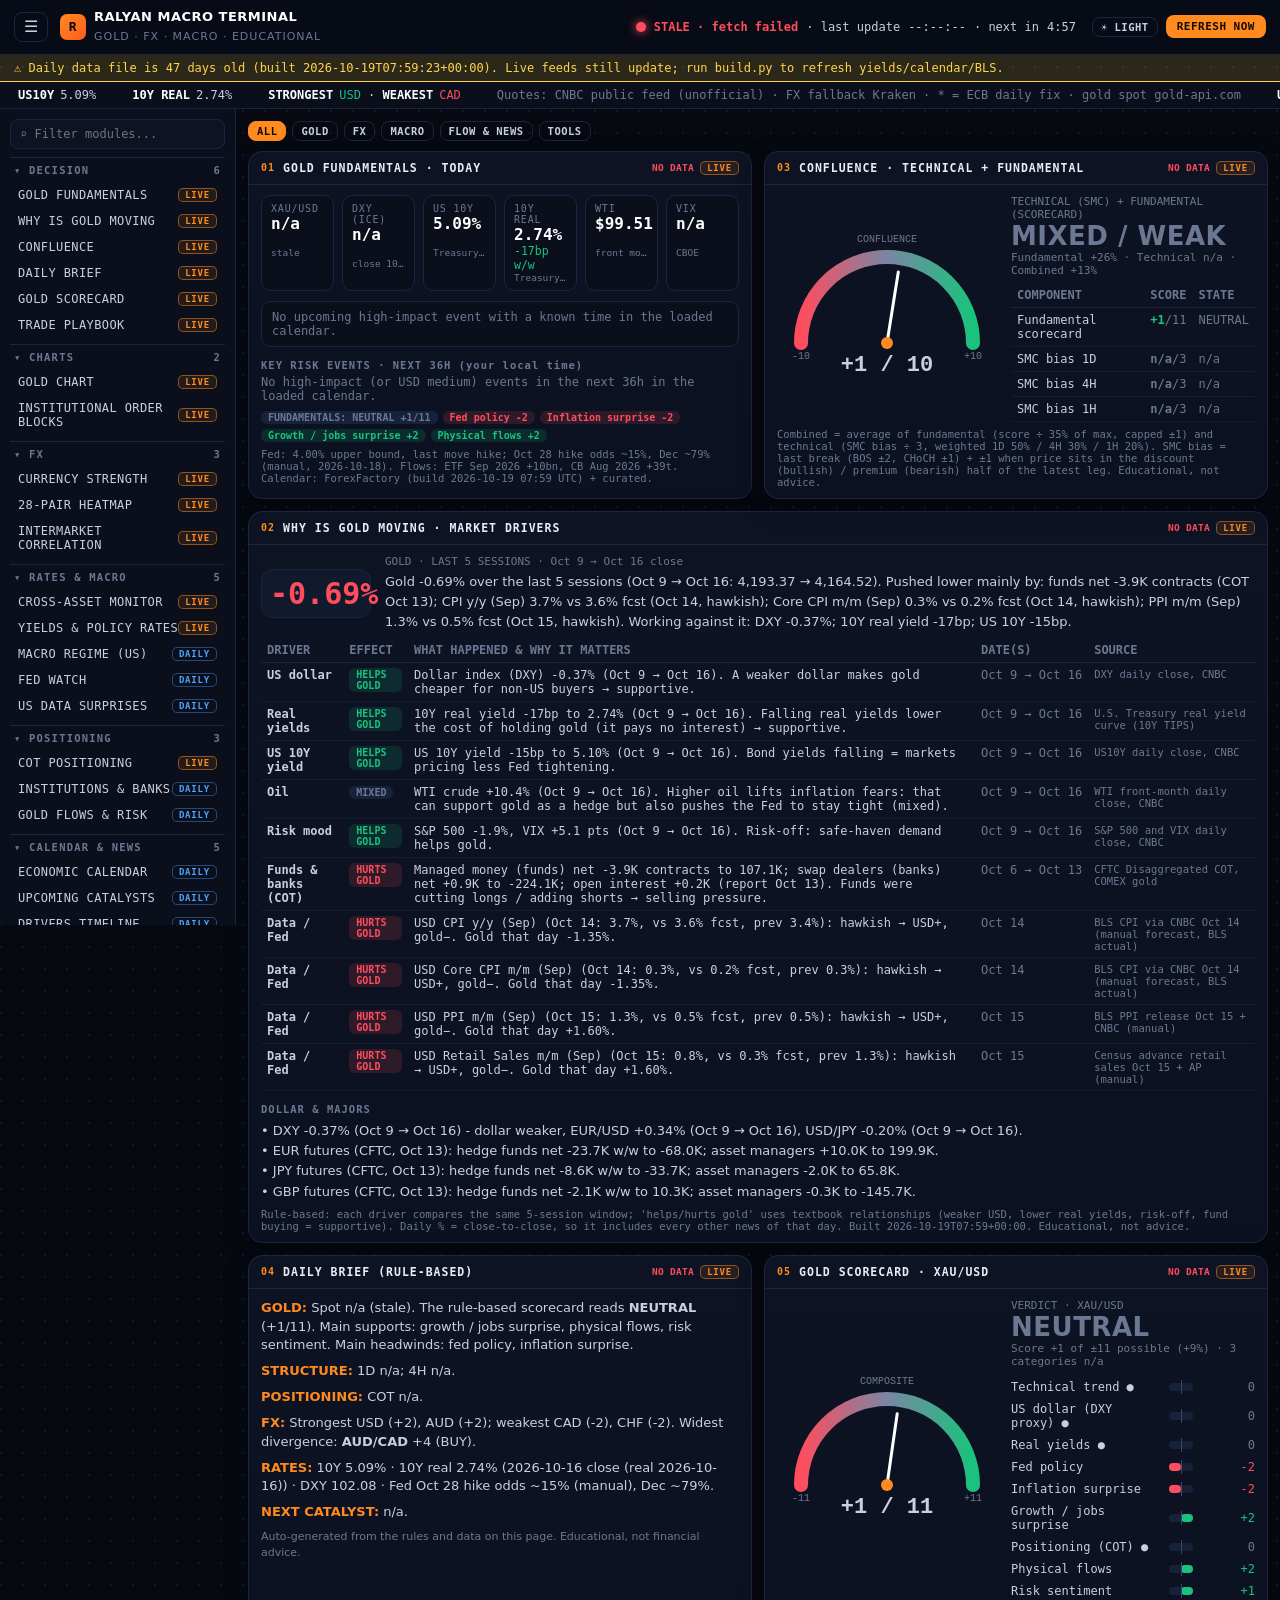
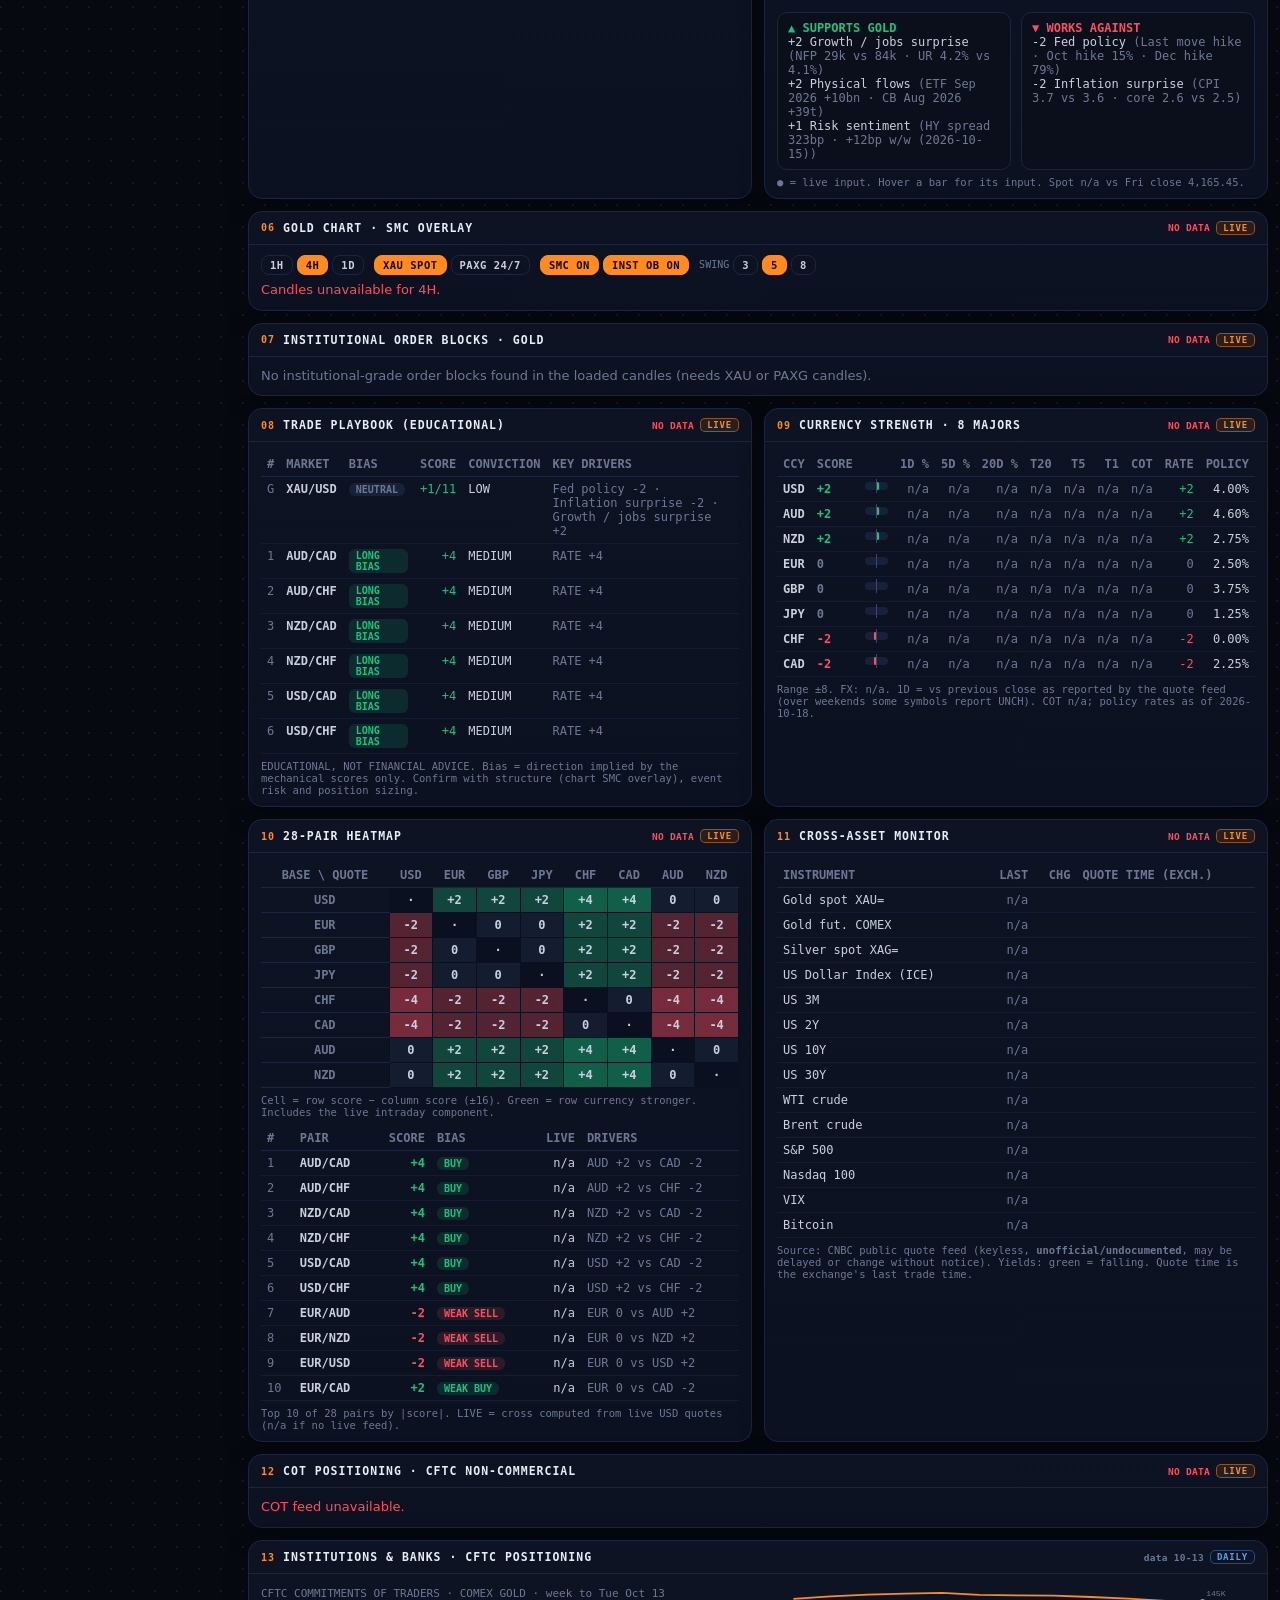
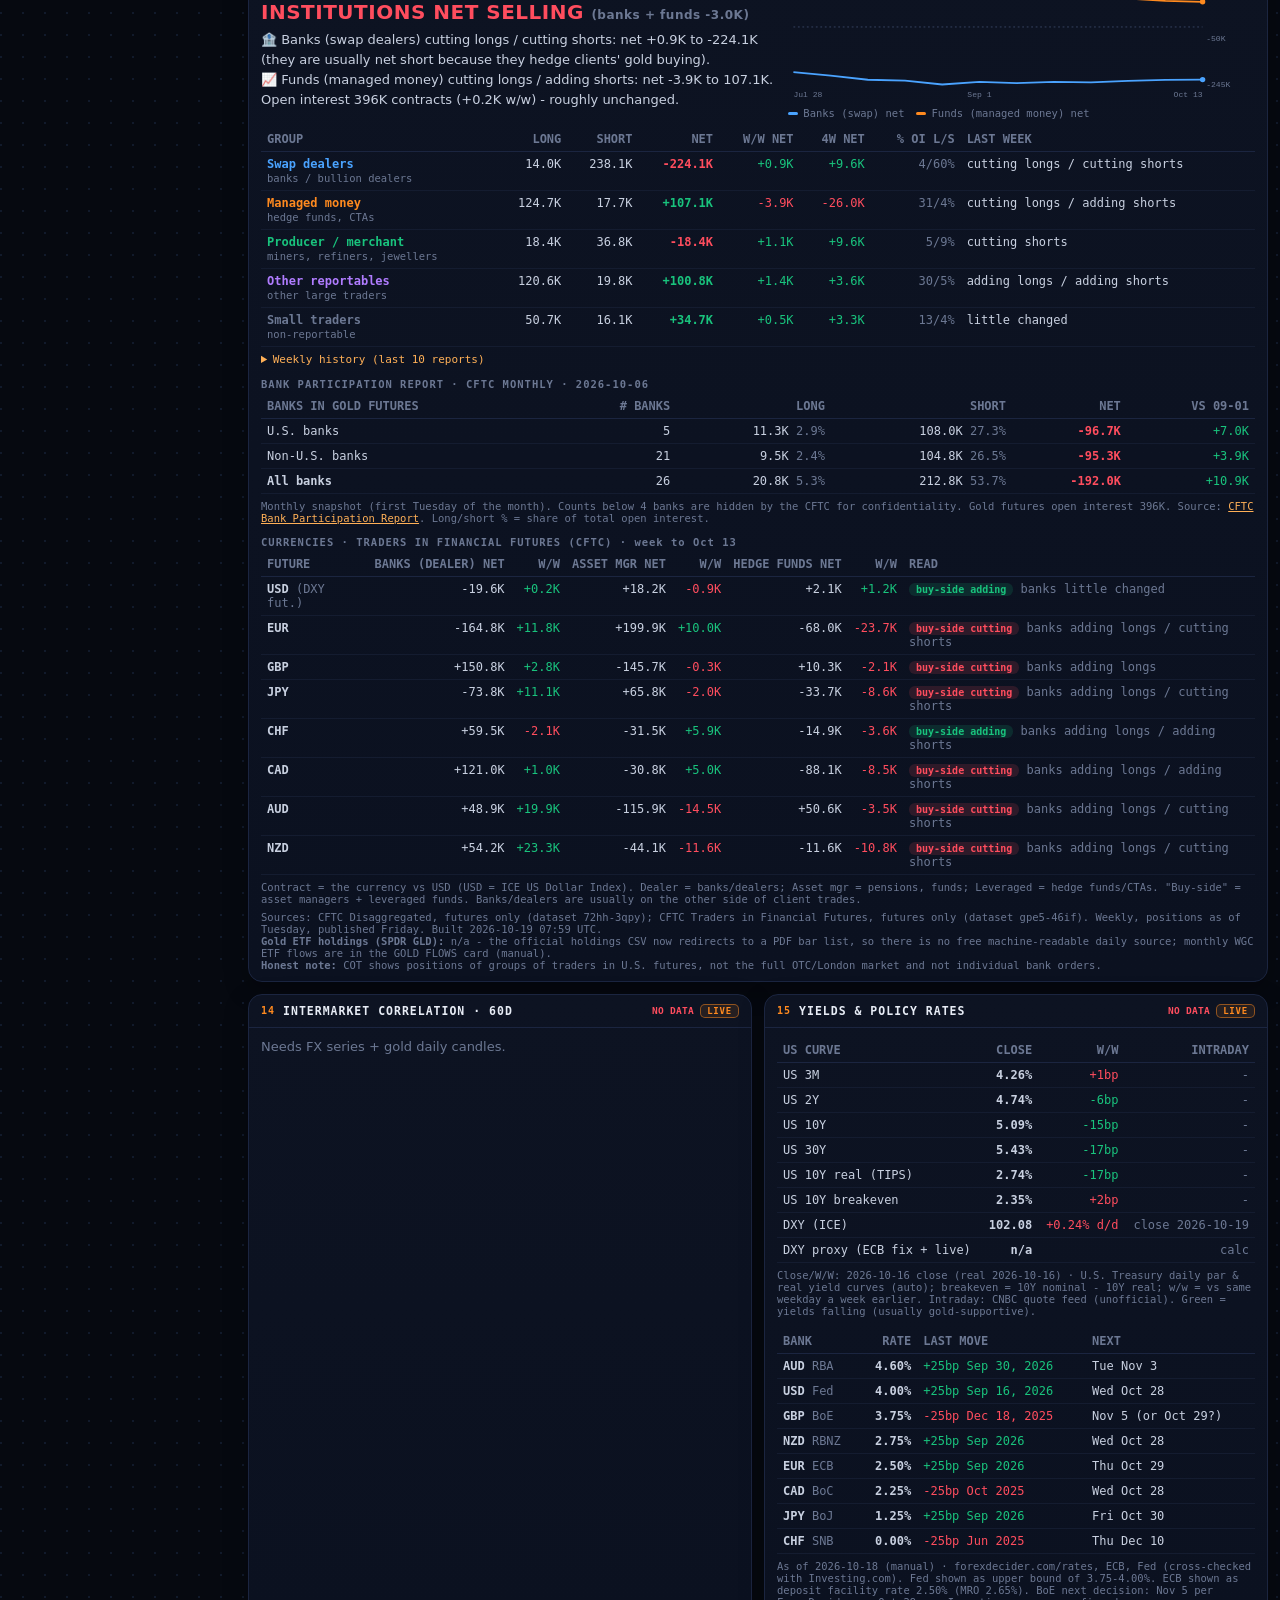
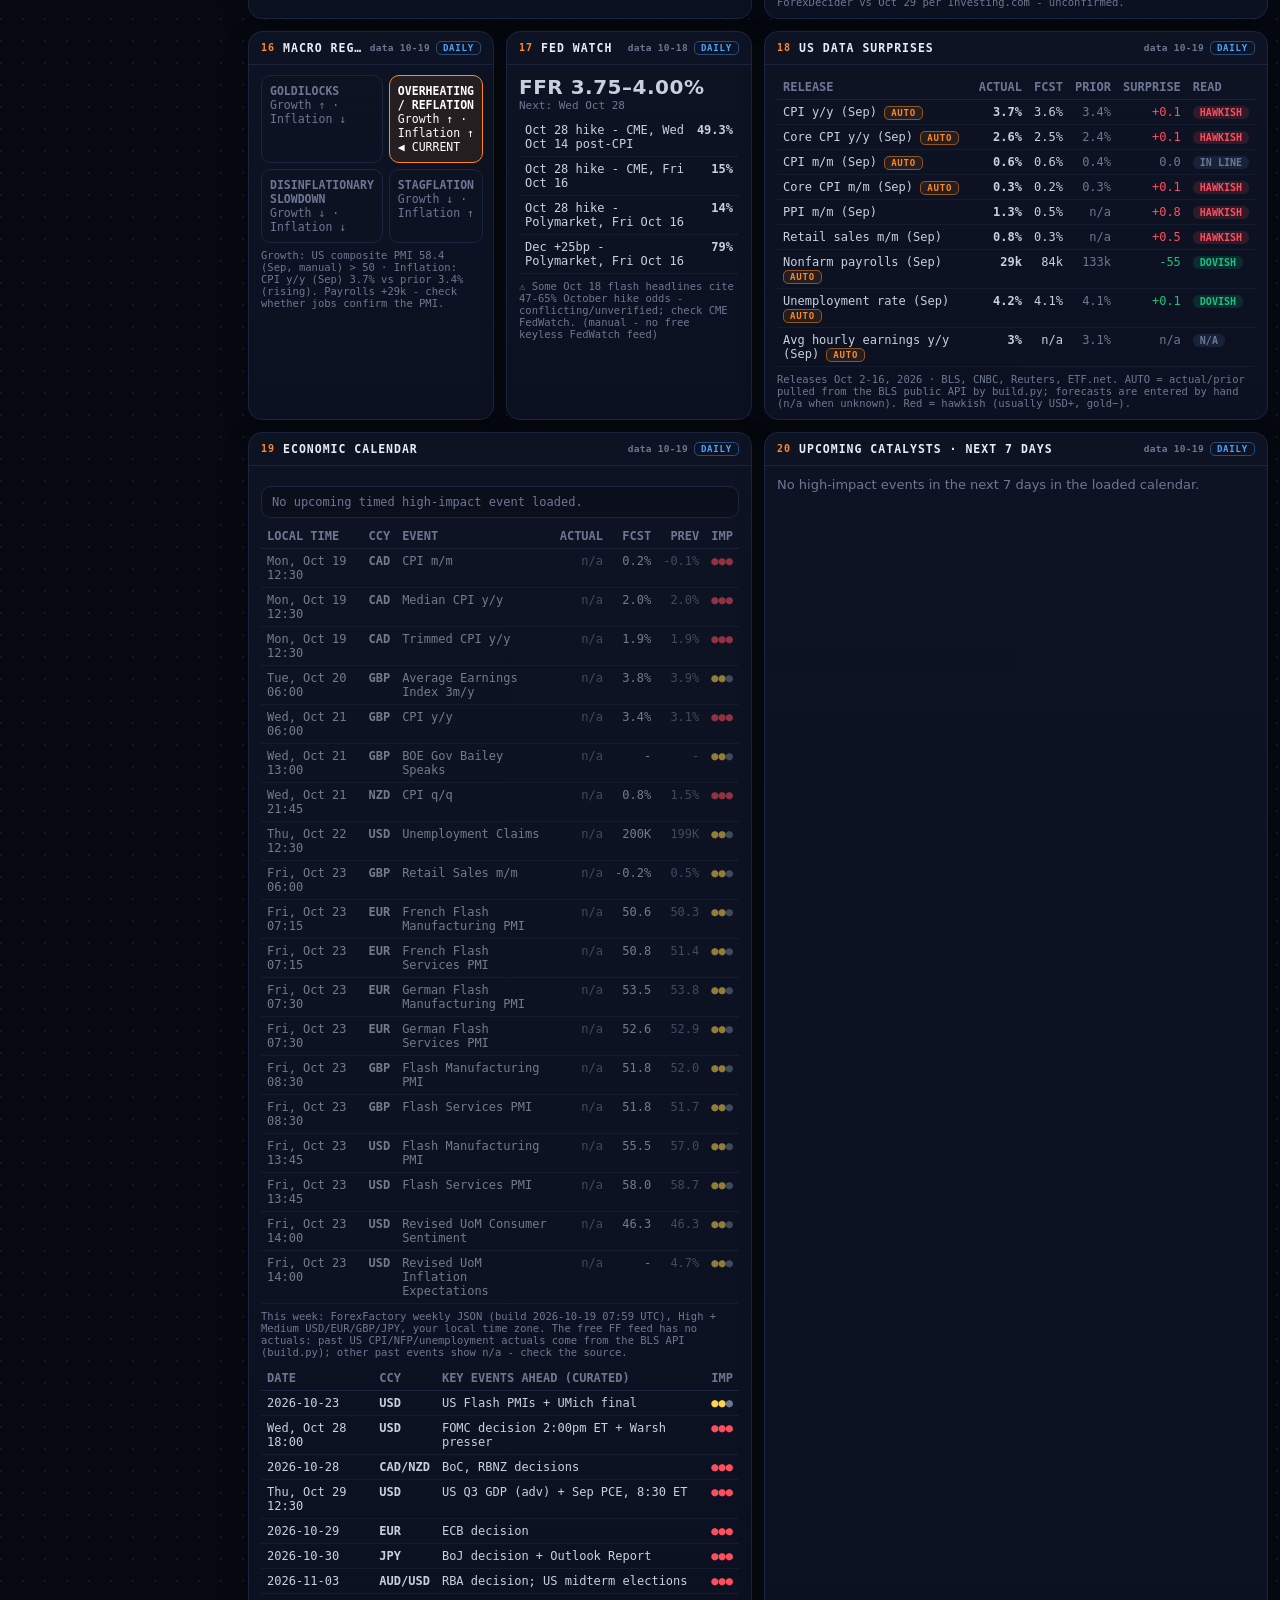
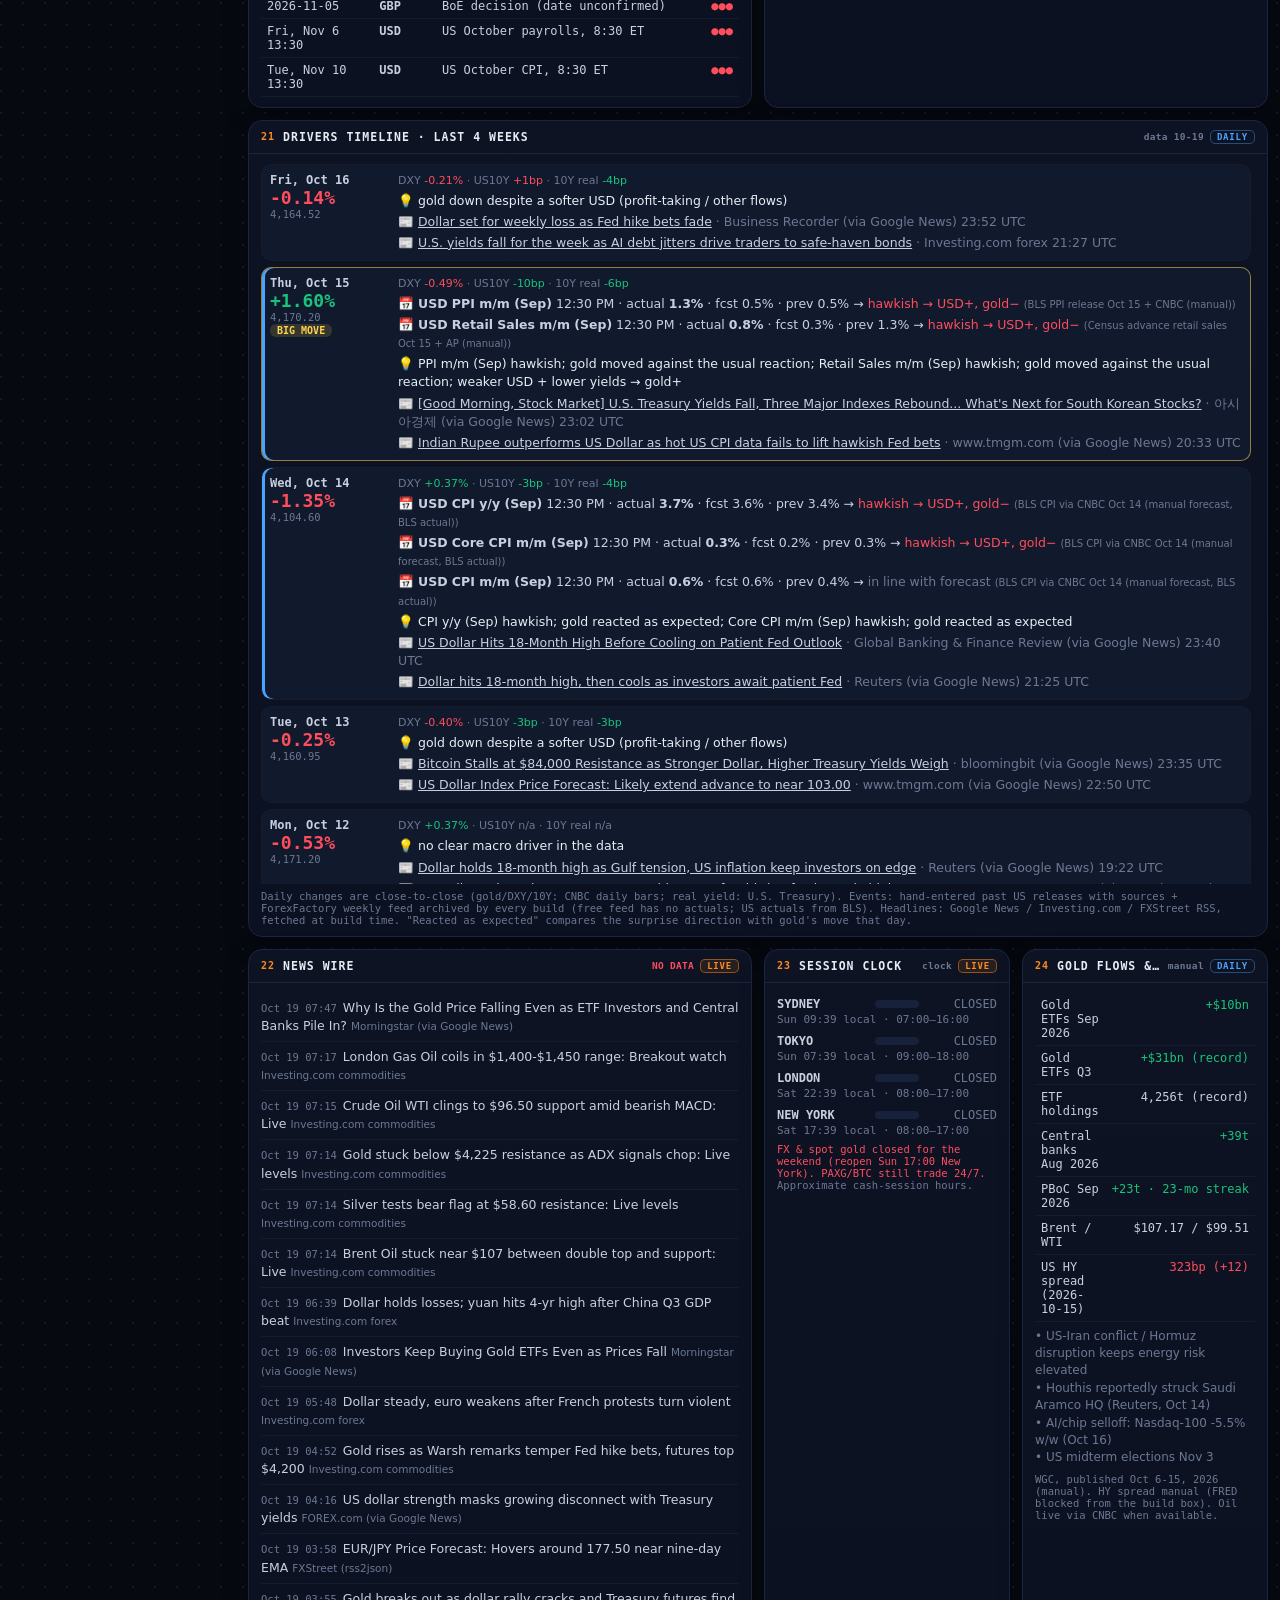
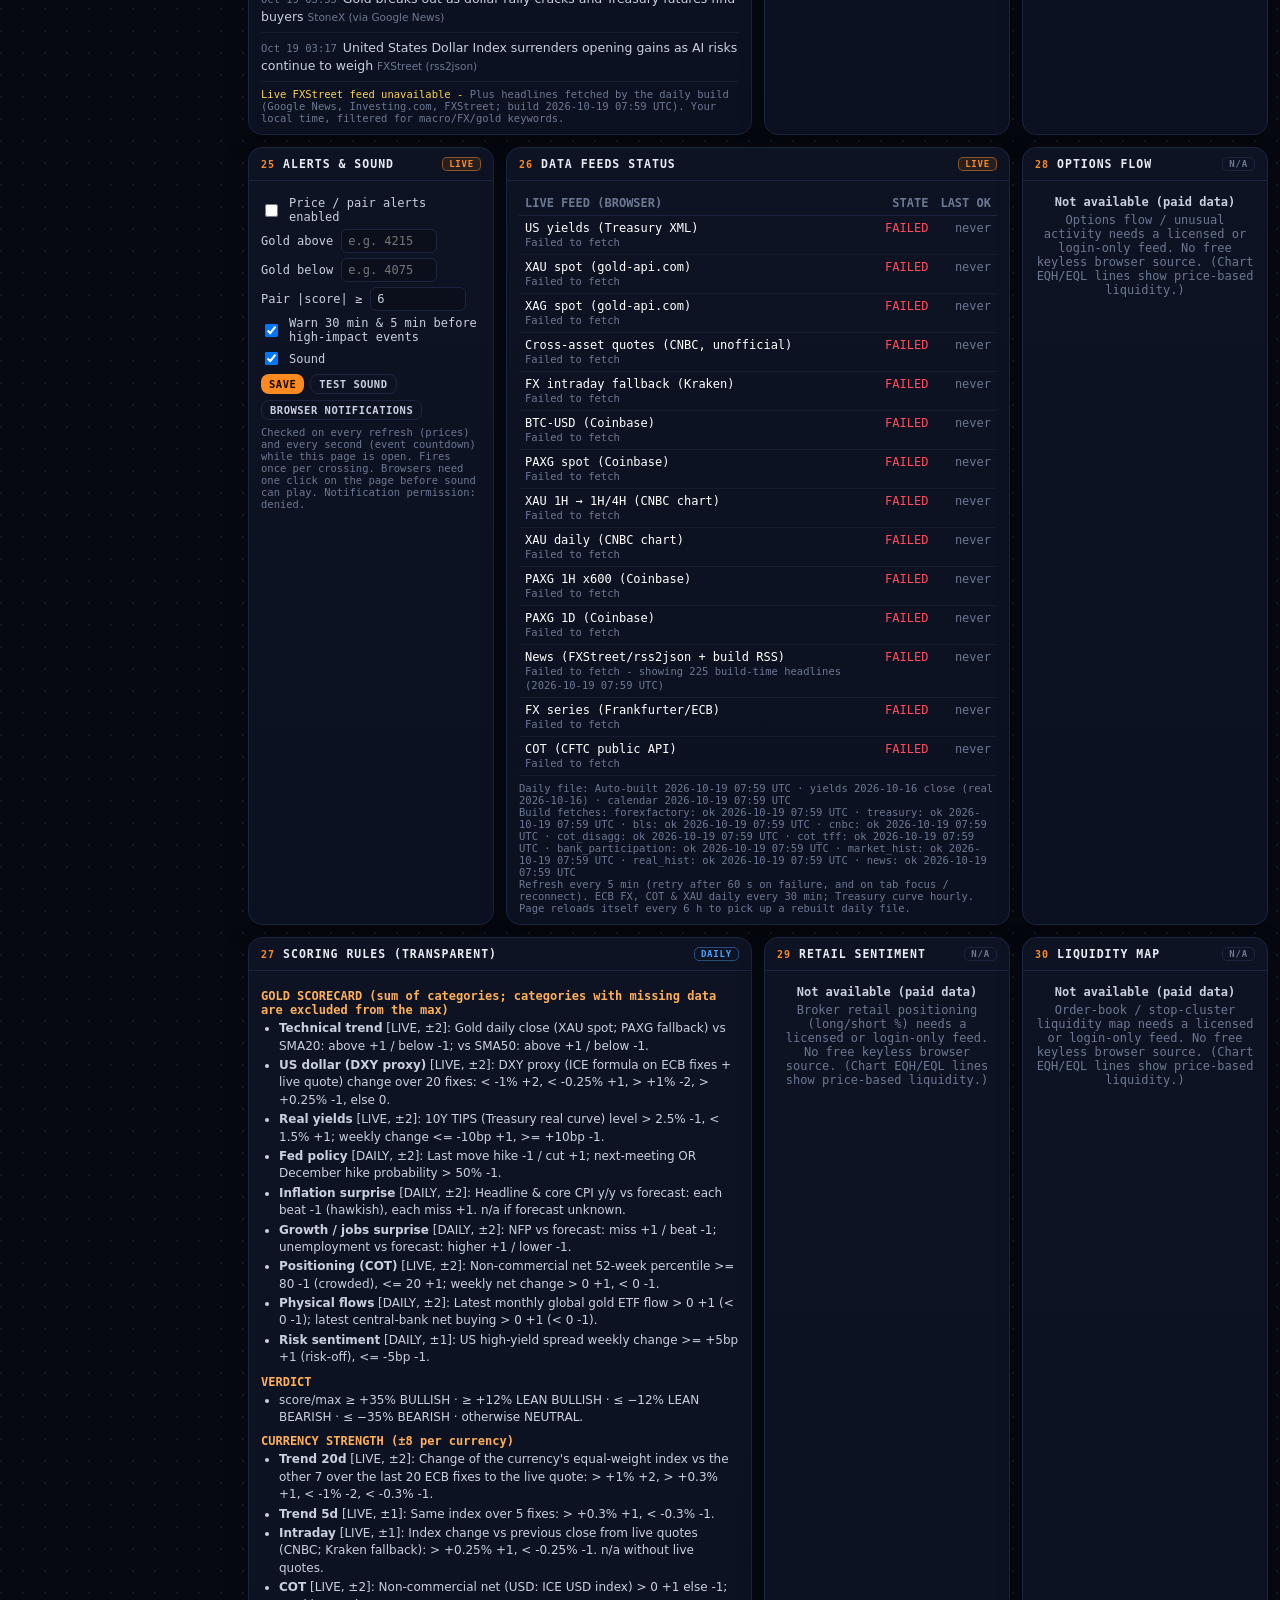
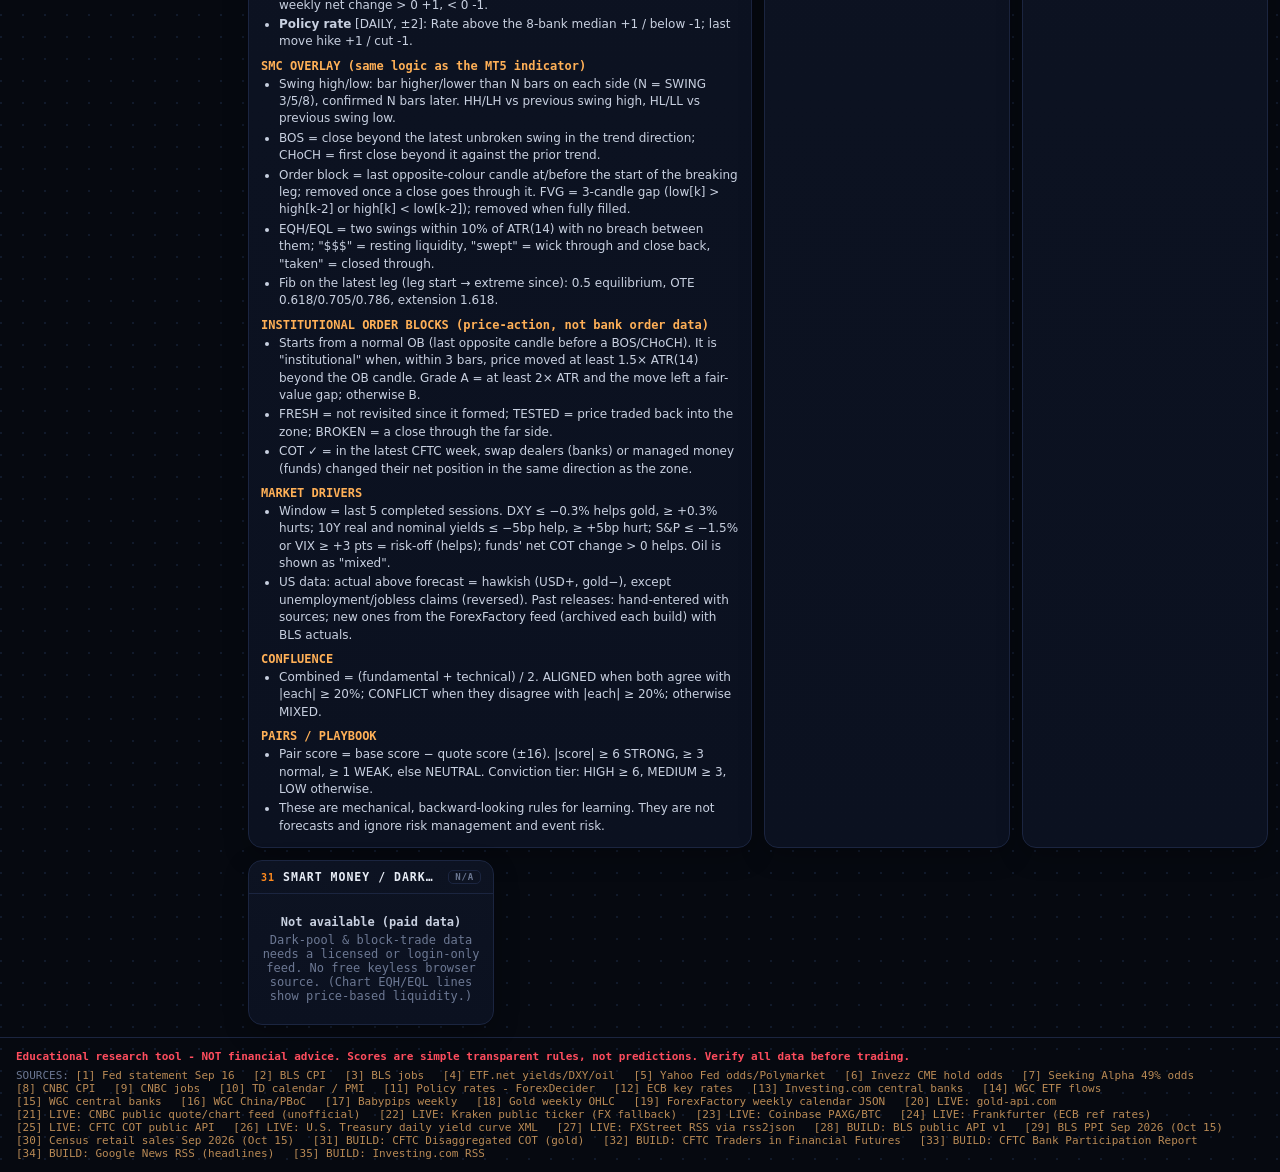
==== commit 68e940d3: "Rebrand to Ralyan Macro Terminal Co-authored-by: anaqishah731-svg <anaqishah731-svg@users.noreply.gi" ====
--- a/index.html
+++ b/index.html
@@ -1,5 +1,5 @@
 <!doctype html><html lang="en"><head><meta charset="utf-8"><meta name="viewport" content="width=device-width,initial-scale=1">
-<title>Rezan Macro Terminal</title><style>:root{--topbg:rgba(8,12,22,.96);--line:#141c30;--mid:#3a4766;--cell:#141c30;--cell0:#0b1020;--hi:#fff;--hd:#e7ecf5;--pnb:#0b1120;--trk:#18213a;--needle:#fff;--grid:#111a2b;--bg:#060910;--bg2:#0a0f1b;--pn:#0d1322;--pn2:#111a2c;--bd:#1b2540;--tx:#c8d0e0;--dim:#6c7893;--or:#ff8a1f;--or2:#ffb057;--gr:#19c37d;--rd:#ff4d5e;--yl:#ffd34d;--bl:#4aa3ff;--mono:"JetBrains Mono","DejaVu Sans Mono",Consolas,monospace;--sans:Inter,"Segoe UI","DejaVu Sans",Arial,sans-serif}
+<title>Ralyan Macro Terminal</title><style>:root{--topbg:rgba(8,12,22,.96);--line:#141c30;--mid:#3a4766;--cell:#141c30;--cell0:#0b1020;--hi:#fff;--hd:#e7ecf5;--pnb:#0b1120;--trk:#18213a;--needle:#fff;--grid:#111a2b;--bg:#060910;--bg2:#0a0f1b;--pn:#0d1322;--pn2:#111a2c;--bd:#1b2540;--tx:#c8d0e0;--dim:#6c7893;--or:#ff8a1f;--or2:#ffb057;--gr:#19c37d;--rd:#ff4d5e;--yl:#ffd34d;--bl:#4aa3ff;--mono:"JetBrains Mono","DejaVu Sans Mono",Consolas,monospace;--sans:Inter,"Segoe UI","DejaVu Sans",Arial,sans-serif}
 *{box-sizing:border-box}html{background:#060910}html:has(body.theme-light){background:#eef1f6}html,body{margin:0;background:var(--bg);color:var(--tx);font:13px/1.45 var(--sans)}
 body{background-image:radial-gradient(circle at 1px 1px,var(--grid) 1px,transparent 0);background-size:22px 22px}
 a{color:var(--or2)}
@@ -117,7 +117,7 @@
 </style></head><body>
 <header class="top">
   <button class="burger" id="burger" title="Toggle modules">☰</button>
-  <div class="logo"><span class="mk">R</span><span>REZAN MACRO TERMINAL<br><small>GOLD · FX · MACRO · EDUCATIONAL</small></span></div>
+  <div class="logo"><span class="mk">R</span><span>RALYAN MACRO TERMINAL<br><small>GOLD · FX · MACRO · EDUCATIONAL</small></span></div>
   <div class="status"><span id="light" class="light"></span><b id="livestate">LOADING</b>
     <span class="lbl">· last update</span> <span id="lastupd">--:--:--</span> <span class="lbl">· next in</span> <span id="nextin">-:--</span>
     <span id="nexthi" class="nexthi"></span>
@@ -133,8 +133,8 @@
   </main>
 </div>
 <footer><div class="disc" id="disc"></div><div id="srcs"></div></footer>
-<script>const DATA={"meta": {"name": "Rezan Macro Terminal", "asof": "Auto-built 2026-10-19 07:59 UTC \u00b7 yields 2026-10-16 close (real 2026-10-16) \u00b7 calendar 2026-10-19 07:59 UTC", "disclaimer": "Educational research tool - NOT financial advice. Scores are simple transparent rules, not predictions. Verify all data before trading.", "built_at": "2026-10-19T07:59:23+00:00"}, "gold_static": {"fri_close": 4165.45, "week_high": 4215.14, "week_low": 4075.05, "ath": 5595.47, "ath_date": "2026-01-29", "levels": [["Resistance (analyst-cited)", "4,217-4,233"], ["Week high", "4,215.14"], ["Week low", "4,075.05"], ["Pivot (analyst-cited)", "4,000"]]}, "us_rates": {"asof": "2026-10-16 close (real 2026-10-16)", "source": "U.S. Treasury daily par & real yield curves (auto); breakeven = 10Y nominal - 10Y real; w/w = vs same weekday a week earlier", "rows": [{"name": "US 3M", "value": 4.26, "chg_bp": 1}, {"name": "US 2Y", "value": 4.74, "chg_bp": -6}, {"name": "US 10Y", "value": 5.09, "chg_bp": -15}, {"name": "US 30Y", "value": 5.43, "chg_bp": -17}, {"name": "US 10Y real (TIPS)", "value": 2.74, "chg_bp": -17}, {"name": "US 10Y breakeven", "value": 2.35, "chg_bp": 2}], "dxy_actual": {"value": 102.08, "chg_pct_d": 0.24, "asof": "2026-10-19", "source": "CNBC quote feed (unofficial)"}}, "policy": {"asof": "2026-10-18", "source": "forexdecider.com/rates, ECB, Fed (cross-checked with Investing.com)", "note": "Fed shown as upper bound of 3.75-4.00%. ECB shown as deposit facility rate 2.50% (MRO 2.65%). BoE next decision: Nov 5 per ForexDecider vs Oct 29 per Investing.com - unconfirmed.", "banks": [{"ccy": "USD", "bank": "Fed", "rate": 4.0, "last": "+25bp Sep 16, 2026", "last_dir": 1, "next": "Wed Oct 28"}, {"ccy": "EUR", "bank": "ECB", "rate": 2.5, "last": "+25bp Sep 2026", "last_dir": 1, "next": "Thu Oct 29"}, {"ccy": "GBP", "bank": "BoE", "rate": 3.75, "last": "-25bp Dec 18, 2025", "last_dir": -1, "next": "Nov 5 (or Oct 29?)"}, {"ccy": "JPY", "bank": "BoJ", "rate": 1.25, "last": "+25bp Sep 2026", "last_dir": 1, "next": "Fri Oct 30"}, {"ccy": "CHF", "bank": "SNB", "rate": 0.0, "last": "-25bp Jun 2025", "last_dir": -1, "next": "Thu Dec 10"}, {"ccy": "CAD", "bank": "BoC", "rate": 2.25, "last": "-25bp Oct 2025", "last_dir": -1, "next": "Wed Oct 28"}, {"ccy": "AUD", "bank": "RBA", "rate": 4.6, "last": "+25bp Sep 30, 2026", "last_dir": 1, "next": "Tue Nov 3"}, {"ccy": "NZD", "bank": "RBNZ", "rate": 2.75, "last": "+25bp Sep 2026", "last_dir": 1, "next": "Wed Oct 28"}]}, "fed": {"last_move_dir": 1, "odds": [{"label": "Oct 28 hike - CME, Wed Oct 14 post-CPI", "value": 49.3}, {"label": "Oct 28 hike - CME, Fri Oct 16", "value": 15}, {"label": "Oct 28 hike - Polymarket, Fri Oct 16", "value": 14}, {"label": "Dec +25bp - Polymarket, Fri Oct 16", "value": 79}], "next_hike_prob": 15, "dec_hike_prob": 79, "note": "Some Oct 18 flash headlines cite 47-65% October hike odds - conflicting/unverified; check CME FedWatch."}, "us_data": {"asof": "Releases Oct 2-16, 2026", "source": "BLS, CNBC, Reuters, ETF.net", "rows": [{"name": "CPI y/y (Sep)", "actual": 3.7, "forecast": 3.6, "prior": 3.4, "unit": "%", "hawk_if_higher": true, "src": "BLS API (auto)", "period": "2026-09"}, {"name": "Core CPI y/y (Sep)", "actual": 2.6, "forecast": 2.5, "prior": 2.4, "unit": "%", "hawk_if_higher": true, "src": "BLS API (auto)", "period": "2026-09"}, {"name": "CPI m/m (Sep)", "actual": 0.6, "forecast": 0.6, "prior": 0.4, "unit": "%", "hawk_if_higher": true, "src": "BLS API (auto)", "period": "2026-09"}, {"name": "Core CPI m/m (Sep)", "actual": 0.3, "forecast": 0.2, "prior": 0.3, "unit": "%", "hawk_if_higher": true, "src": "BLS API (auto)", "period": "2026-09"}, {"name": "PPI m/m (Sep)", "actual": 1.3, "forecast": 0.5, "prior": null, "unit": "%", "hawk_if_higher": true}, {"name": "Retail sales m/m (Sep)", "actual": 0.8, "forecast": 0.3, "prior": null, "unit": "%", "hawk_if_higher": true}, {"name": "Nonfarm payrolls (Sep)", "actual": 29, "forecast": 84, "prior": 133, "unit": "k", "hawk_if_higher": true, "src": "BLS API (auto)", "period": "2026-09"}, {"name": "Unemployment rate (Sep)", "actual": 4.2, "forecast": 4.1, "prior": 4.1, "unit": "%", "hawk_if_higher": false, "src": "BLS API (auto)", "period": "2026-09"}, {"name": "Avg hourly earnings y/y (Sep)", "actual": 3.0, "forecast": null, "prior": 3.1, "unit": "%", "hawk_if_higher": true, "src": "BLS API (auto)", "period": "2026-09"}], "pmi_composite": {"value": 58.4, "period": "Sep", "source": "S&P Global via TD Economics"}}, "flows": {"asof": "WGC, published Oct 6-15, 2026", "etf_month_usd_bn": 10, "etf_month": "Sep 2026", "etf_q3_usd_bn": 31, "etf_holdings_t": 4256, "cb_net_t": 39, "cb_month": "Aug 2026", "pboc_t": 23, "pboc_month": "Sep 2026", "pboc_streak_m": 23}, "risk": {"hy_spread_bp": 323, "hy_chg_bp": 12, "asof": "2026-10-15", "brent": 107.17, "wti": 99.51, "oil_asof": "2026-10-19 (CNBC, front-month futures)", "headlines": ["US-Iran conflict / Hormuz disruption keeps energy risk elevated", "Houthis reportedly struck Saudi Aramco HQ (Reuters, Oct 14)", "AI/chip selloff: Nasdaq-100 -5.5% w/w (Oct 16)", "US midterm elections Nov 3"]}, "curated_calendar": [{"date": "2026-10-23", "ev": "US Flash PMIs + UMich final", "ccy": "USD", "imp": "Medium"}, {"date": "2026-10-28", "ev": "FOMC decision 2:00pm ET + Warsh presser", "ccy": "USD", "imp": "High", "at": "2026-10-28T14:00:00-04:00"}, {"date": "2026-10-28", "ev": "BoC, RBNZ decisions", "ccy": "CAD/NZD", "imp": "High"}, {"date": "2026-10-29", "ev": "US Q3 GDP (adv) + Sep PCE, 8:30 ET", "ccy": "USD", "imp": "High", "at": "2026-10-29T08:30:00-04:00"}, {"date": "2026-10-29", "ev": "ECB decision", "ccy": "EUR", "imp": "High"}, {"date": "2026-10-30", "ev": "BoJ decision + Outlook Report", "ccy": "JPY", "imp": "High"}, {"date": "2026-11-03", "ev": "RBA decision; US midterm elections", "ccy": "AUD/USD", "imp": "High"}, {"date": "2026-11-05", "ev": "BoE decision (date unconfirmed)", "ccy": "GBP", "imp": "High"}, {"date": "2026-11-06", "ev": "US October payrolls, 8:30 ET", "ccy": "USD", "imp": "High", "at": "2026-11-06T08:30:00-05:00"}, {"date": "2026-11-10", "ev": "US October CPI, 8:30 ET", "ccy": "USD", "imp": "High", "at": "2026-11-10T08:30:00-05:00"}], "ff_calendar": {"fetched_at": "2026-10-19 07:59 UTC", "source": "https://nfs.faireconomy.media/ff_calendar_thisweek.json", "events": [{"title": "IMF Meetings", "country": "All", "date": "2026-10-18T10:15:00-04:00", "impact": "Low", "forecast": "", "previous": ""}, {"title": "BusinessNZ Services Index", "country": "NZD", "date": "2026-10-18T17:30:00-04:00", "impact": "Low", "forecast": "", "previous": "51.2"}, {"title": "Trade Balance", "country": "NZD", "date": "2026-10-18T17:45:00-04:00", "impact": "Low", "forecast": "-775M", "previous": "-1349M"}, {"title": "Rightmove HPI m/m", "country": "GBP", "date": "2026-10-18T19:01:00-04:00", "impact": "Low", "forecast": "", "previous": "0.7%"}, {"title": "RBA Assist Gov Kent Speaks", "country": "AUD", "date": "2026-10-18T19:05:00-04:00", "impact": "Low", "forecast": "", "previous": ""}, {"title": "New Home Prices m/m", "country": "CNY", "date": "2026-10-18T21:30:00-04:00", "impact": "Low", "forecast": "", "previous": "-0.17%"}, {"title": "Fixed Asset Investment ytd/y", "country": "CNY", "date": "2026-10-18T22:00:00-04:00", "impact": "Low", "forecast": "-7.3%", "previous": "-7.2%"}, {"title": "GDP q/y", "country": "CNY", "date": "2026-10-18T22:00:00-04:00", "impact": "Low", "forecast": "4.4%", "previous": "4.3%"}, {"title": "Industrial Production y/y", "country": "CNY", "date": "2026-10-18T22:00:00-04:00", "impact": "Low", "forecast": "5.4%", "previous": "5.2%"}, {"title": "NBS Press Conference", "country": "CNY", "date": "2026-10-18T22:00:00-04:00", "impact": "Low", "forecast": "", "previous": ""}, {"title": "Retail Sales y/y", "country": "CNY", "date": "2026-10-18T22:00:00-04:00", "impact": "Low", "forecast": "0.5%", "previous": "0.4%"}, {"title": "Unemployment Rate", "country": "CNY", "date": "2026-10-18T22:00:00-04:00", "impact": "Low", "forecast": "5.3%", "previous": "5.3%"}, {"title": "Tertiary Industry Activity m/m", "country": "JPY", "date": "2026-10-19T00:30:00-04:00", "impact": "Low", "forecast": "-0.3%", "previous": "0.4%"}, {"title": "Foreign Direct Investment ytd/y", "country": "CNY", "date": "2026-10-19T05:10:00-04:00", "impact": "Low", "forecast": "", "previous": "-5.3%"}, {"title": "CPI m/m", "country": "CAD", "date": "2026-10-19T08:30:00-04:00", "impact": "High", "forecast": "0.2%", "previous": "-0.1%"}, {"title": "Median CPI y/y", "country": "CAD", "date": "2026-10-19T08:30:00-04:00", "impact": "High", "forecast": "2.0%", "previous": "2.0%"}, {"title": "Trimmed CPI y/y", "country": "CAD", "date": "2026-10-19T08:30:00-04:00", "impact": "High", "forecast": "1.9%", "previous": "1.9%"}, {"title": "Common CPI y/y", "country": "CAD", "date": "2026-10-19T08:30:00-04:00", "impact": "Medium", "forecast": "2.6%", "previous": "2.6%"}, {"title": "Core CPI m/m", "country": "CAD", "date": "2026-10-19T08:30:00-04:00", "impact": "Low", "forecast": "", "previous": "0.1%"}, {"title": "NAHB Housing Market Index", "country": "USD", "date": "2026-10-19T10:00:00-04:00", "impact": "Low", "forecast": "31", "previous": "32"}, {"title": "BOC Business Outlook Survey", "country": "CAD", "date": "2026-10-19T11:30:00-04:00", "impact": "Low", "forecast": "", "previous": ""}, {"title": "1-y Loan Prime Rate", "country": "CNY", "date": "2026-10-19T21:00:00-04:00", "impact": "Low", "forecast": "3.00%", "previous": "3.00%"}, {"title": "5-y Loan Prime Rate", "country": "CNY", "date": "2026-10-19T21:00:00-04:00", "impact": "Low", "forecast": "3.50%", "previous": "3.50%"}, {"title": "German PPI m/m", "country": "EUR", "date": "2026-10-20T02:00:00-04:00", "impact": "Low", "forecast": "1.5%", "previous": "1.1%"}, {"title": "Average Earnings Index 3m/y", "country": "GBP", "date": "2026-10-20T02:00:00-04:00", "impact": "Medium", "forecast": "3.8%", "previous": "3.9%"}, {"title": "Claimant Count Change", "country": "GBP", "date": "2026-10-20T02:00:00-04:00", "impact": "Low", "forecast": "19.4K", "previous": "27.8K"}, {"title": "Unemployment Rate", "country": "GBP", "date": "2026-10-20T02:00:00-04:00", "impact": "Low", "forecast": "4.9%", "previous": "4.9%"}, {"title": "Current Account", "country": "EUR", "date": "2026-10-20T04:00:00-04:00", "impact": "Low", "forecast": "29.2B", "previous": "27.6B"}, {"title": "German ZEW Economic Sentiment", "country": "EUR", "date": "2026-10-20T05:00:00-04:00", "impact": "Low", "forecast": "30.2", "previous": "34.7"}, {"title": "ZEW Economic Sentiment", "country": "EUR", "date": "2026-10-20T05:00:00-04:00", "impact": "Low", "forecast": "23.6", "previous": "25.8"}, {"title": "10-y Bond Auction", "country": "GBP", "date": "2026-10-20T05:33:00-04:00", "impact": "Low", "forecast": "", "previous": "5.38|3.3"}, {"title": "ADP Weekly Employment Change", "country": "USD", "date": "2026-10-20T08:15:00-04:00", "impact": "Low", "forecast": "", "previous": "24.8K"}, {"title": "Building Permits", "country": "USD", "date": "2026-10-20T08:30:00-04:00", "impact": "Low", "forecast": "1.39M", "previous": "1.39M"}, {"title": "Housing Starts", "country": "USD", "date": "2026-10-20T08:30:00-04:00", "impact": "Low", "forecast": "1.30M", "previous": "1.28M"}, {"title": "Pending Home Sales m/m", "country": "USD", "date": "2026-10-20T10:00:00-04:00", "impact": "Low", "forecast": "-0.4%", "previous": "0.3%"}, {"title": "GDT Price Index", "country": "NZD", "date": "2026-10-20T10:50:00-04:00", "impact": "Low", "forecast": "", "previous": "1.2%"}, {"title": "MPC Member Greene Speaks", "country": "GBP", "date": "2026-10-20T13:00:00-04:00", "impact": "Low", "forecast": "", "previous": ""}, {"title": "API Weekly Statistical Bulletin", "country": "USD", "date": "2026-10-20T16:30:00-04:00", "impact": "Low", "forecast": "", "previous": ""}, {"title": "RBA Deputy Gov Hauser Speaks", "country": "AUD", "date": "2026-10-20T18:30:00-04:00", "impact": "Low", "forecast": "", "previous": ""}, {"title": "Trade Balance", "country": "JPY", "date": "2026-10-20T19:50:00-04:00", "impact": "Low", "forecast": "-0.21T", "previous": "-0.84T"}, {"title": "Credit Card Spending y/y", "country": "NZD", "date": "2026-10-20T22:00:00-04:00", "impact": "Low", "forecast": "", "previous": "3.5%"}, {"title": "CPI y/y", "country": "GBP", "date": "2026-10-21T02:00:00-04:00", "impact": "High", "forecast": "3.4%", "previous": "3.1%"}, {"title": "Core CPI y/y", "country": "GBP", "date": "2026-10-21T02:00:00-04:00", "impact": "Low", "forecast": "2.8%", "previous": "2.6%"}, {"title": "PPI Input m/m", "country": "GBP", "date": "2026-10-21T02:00:00-04:00", "impact": "Low", "forecast": "1.3%", "previous": "0.3%"}, {"title": "PPI Output m/m", "country": "GBP", "date": "2026-10-21T02:00:00-04:00", "impact": "Low", "forecast": "0.7%", "previous": "0.7%"}, {"title": "Public Sector Net Borrowing", "country": "GBP", "date": "2026-10-21T02:00:00-04:00", "impact": "Low", "forecast": "23.9B", "previous": "18.3B"}, {"title": "RPI y/y", "country": "GBP", "date": "2026-10-21T02:00:00-04:00", "impact": "Low", "forecast": "3.9%", "previous": "3.4%"}, {"title": "German Buba President Nagel Speaks", "country": "EUR", "date": "2026-10-21T03:15:00-04:00", "impact": "Low", "forecast": "", "previous": ""}, {"title": "HPI y/y", "country": "GBP", "date": "2026-10-21T04:30:00-04:00", "impact": "Low", "forecast": "1.7%", "previous": "1.4%"}, {"title": "German Buba Monthly Report", "country": "EUR", "date": "2026-10-21T06:00:00-04:00", "impact": "Low", "forecast": "", "previous": ""}, {"title": "BOE Gov Bailey Speaks", "country": "GBP", "date": "2026-10-21T09:00:00-04:00", "impact": "Medium", "forecast": "", "previous": ""}, {"title": "Crude Oil Inventories", "country": "USD", "date": "2026-10-21T10:30:00-04:00", "impact": "Low", "forecast": "", "previous": "-8.6M"}, {"title": "CPI q/q", "country": "NZD", "date": "2026-10-21T17:45:00-04:00", "impact": "High", "forecast": "0.8%", "previous": "1.5%"}, {"title": "Summary of Monetary Policy Discussions", "country": "CHF", "date": "2026-10-22T03:30:00-04:00", "impact": "Low", "forecast": "", "previous": ""}, {"title": "CBI Industrial Order Expectations", "country": "GBP", "date": "2026-10-22T06:00:00-04:00", "impact": "Low", "forecast": "-20", "previous": "-9"}, {"title": "IPPI m/m", "country": "CAD", "date": "2026-10-22T08:30:00-04:00", "impact": "Low", "forecast": "0.7%", "previous": "1.3%"}, {"title": "NHPI m/m", "country": "CAD", "date": "2026-10-22T08:30:00-04:00", "impact": "Low", "forecast": "-0.1%", "previous": "-0.1%"}, {"title": "RMPI m/m", "country": "CAD", "date": "2026-10-22T08:30:00-04:00", "impact": "Low", "forecast": "0.1%", "previous": "3.1%"}, {"title": "Unemployment Claims", "country": "USD", "date": "2026-10-22T08:30:00-04:00", "impact": "Medium", "forecast": "200K", "previous": "199K"}, {"title": "Consumer Confidence", "country": "EUR", "date": "2026-10-22T10:00:00-04:00", "impact": "Low", "forecast": "-17", "previous": "-17"}, {"title": "CB Leading Index m/m", "country": "USD", "date": "2026-10-22T10:00:00-04:00", "impact": "Low", "forecast": "-0.2%", "previous": "-0.1%"}, {"title": "Natural Gas Storage", "country": "USD", "date": "2026-10-22T10:30:00-04:00", "impact": "Low", "forecast": "", "previous": "67B"}, {"title": "Flash Manufacturing PMI", "country": "AUD", "date": "2026-10-22T18:00:00-04:00", "impact": "Low", "forecast": "", "previous": "49.3"}, {"title": "Flash Services PMI", "country": "AUD", "date": "2026-10-22T18:00:00-04:00", "impact": "Low", "forecast": "", "previous": "51.4"}, {"title": "GfK Consumer Confidence", "country": "GBP", "date": "2026-10-22T19:01:00-04:00", "impact": "Low", "forecast": "-14", "previous": "-13"}, {"title": "National Core CPI y/y", "country": "JPY", "date": "2026-10-22T19:30:00-04:00", "impact": "Low", "forecast": "2.1%", "previous": "1.7%"}, {"title": "Flash Manufacturing PMI", "country": "JPY", "date": "2026-10-22T20:30:00-04:00", "impact": "Low", "forecast": "54.5", "previous": "54.1"}, {"title": "Retail Sales m/m", "country": "GBP", "date": "2026-10-23T02:00:00-04:00", "impact": "Medium", "forecast": "-0.2%", "previous": "0.5%"}, {"title": "French Flash Manufacturing PMI", "country": "EUR", "date": "2026-10-23T03:15:00-04:00", "impact": "Medium", "forecast": "50.6", "previous": "50.3"}, {"title": "French Flash Services PMI", "country": "EUR", "date": "2026-10-23T03:15:00-04:00", "impact": "Medium", "forecast": "50.8", "previous": "51.4"}, {"title": "German Flash Manufacturing PMI", "country": "EUR", "date": "2026-10-23T03:30:00-04:00", "impact": "Medium", "forecast": "53.5", "previous": "53.8"}, {"title": "German Flash Services PMI", "country": "EUR", "date": "2026-10-23T03:30:00-04:00", "impact": "Medium", "forecast": "52.6", "previous": "52.9"}, {"title": "Flash Manufacturing PMI", "country": "EUR", "date": "2026-10-23T04:00:00-04:00", "impact": "Low", "forecast": "52.7", "previous": "52.7"}, {"title": "Flash Services PMI", "country": "EUR", "date": "2026-10-23T04:00:00-04:00", "impact": "Low", "forecast": "52.6", "previous": "53.0"}, {"title": "Flash Manufacturing PMI", "country": "GBP", "date": "2026-10-23T04:30:00-04:00", "impact": "Medium", "forecast": "51.8", "previous": "52.0"}, {"title": "Flash Services PMI", "country": "GBP", "date": "2026-10-23T04:30:00-04:00", "impact": "Medium", "forecast": "51.8", "previous": "51.7"}, {"title": "Core Retail Sales m/m", "country": "CAD", "date": "2026-10-23T08:30:00-04:00", "impact": "Low", "forecast": "1.1%", "previous": "-0.7%"}, {"title": "Retail Sales m/m", "country": "CAD", "date": "2026-10-23T08:30:00-04:00", "impact": "Low", "forecast": "1.3%", "previous": "-0.7%"}, {"title": "Belgian NBB Business Climate", "country": "EUR", "date": "2026-10-23T09:00:00-04:00", "impact": "Low", "forecast": "-11.5", "previous": "-12.1"}, {"title": "Flash Manufacturing PMI", "country": "USD", "date": "2026-10-23T09:45:00-04:00", "impact": "Medium", "forecast": "55.5", "previous": "57.0"}, {"title": "Flash Services PMI", "country": "USD", "date": "2026-10-23T09:45:00-04:00", "impact": "Medium", "forecast": "58.0", "previous": "58.7"}, {"title": "Revised UoM Consumer Sentiment", "country": "USD", "date": "2026-10-23T10:00:00-04:00", "impact": "Medium", "forecast": "46.3", "previous": "46.3"}, {"title": "Revised UoM Inflation Expectations", "country": "USD", "date": "2026-10-23T10:00:00-04:00", "impact": "Medium", "forecast": "", "previous": "4.7%"}, {"title": "Daylight Saving Time Shift", "country": "CHF", "date": "2026-10-24T21:00:00-04:00", "impact": "Holiday", "forecast": "", "previous": ""}, {"title": "Daylight Saving Time Shift", "country": "EUR", "date": "2026-10-24T21:00:00-04:00", "impact": "Holiday", "forecast": "", "previous": ""}, {"title": "Daylight Saving Time Shift", "country": "GBP", "date": "2026-10-24T21:00:00-04:00", "impact": "Holiday", "forecast": "", "previous": ""}]}, "live_sources": {"gold": "https://api.gold-api.com/price/XAU", "silver": "https://api.gold-api.com/price/XAG", "paxg_spot": "https://api.coinbase.com/v2/prices/PAXG-USD/spot", "paxg_candles": "https://api.exchange.coinbase.com/products/PAXG-USD/candles", "fx_series": "https://api.frankfurter.dev/v1/", "fx_fallback": "https://open.er-api.com/v6/latest/USD", "cot": "https://publicreporting.cftc.gov/resource/6dca-aqww.json", "news": "https://api.rss2json.com/v1/api.json?rss_url=https%3A%2F%2Fwww.fxstreet.com%2Frss%2Fnews", "cnbc_quote": "https://quote.cnbc.com/quote-html-webservice/restQuote/symbolType/symbol", "cnbc_chart": "https://ts-api.cnbc.com/harmony/app/charts/", "kraken": "https://api.kraken.com/0/public/Ticker", "btc": "https://api.exchange.coinbase.com/products/BTC-USD/ticker", "treasury": "https://home.treasury.gov/resource-center/data-chart-center/interest-rates/pages/xml"}, "sources": [["Fed statement Sep 16", "https://www.federalreserve.gov/newsevents/pressreleases/monetary20260916a.htm"], ["BLS CPI", "https://www.bls.gov/news.release/cpi.nr0.htm"], ["BLS jobs", "https://www.bls.gov/news.release/empsit.nr0.htm"], ["ETF.net yields/DXY/oil", "https://etf.net/news/10-year-yield-falls-despite-inflation-2026-10-17"], ["Yahoo Fed odds/Polymarket", "https://finance.yahoo.com/economy/policy/articles/october-rate-hike-odds-collapse-131124137.html"], ["Invezz CME hold odds", "https://invezz.com/news/2026/10/16/fed-rate-hold-odds-jump-to-85-even-as-warsh-offers-no-clues-on-policy-path/"], ["Seeking Alpha 49% odds", "https://seekingalpha.com/news/4652903-october-rate-hike-probability-pops-to-49-now-a-coin-flip-chance-after-cpi-data"], ["CNBC CPI", "https://www.cnbc.com/2026/10/14/cpi-inflation-report-september-2026.html"], ["CNBC jobs", "https://www.cnbc.com/2026/10/02/jobs-report-september-2026.html"], ["TD calendar / PMI", "https://economics.td.com/domains/economics.td.com/documents/reports/bottom-line/tables/2026-10-16/upcoming.htm"], ["Policy rates - ForexDecider", "https://forexdecider.com/rates"], ["ECB key rates", "https://www.ecb.europa.eu/stats/policy_and_exchange_rates/key_ecb_interest_rates/html/index.en.html"], ["Investing.com central banks", "https://uk.investing.com/central-banks/"], ["WGC ETF flows", "https://www.gold.org/goldhub/research/gold-etfs-holdings-and-flows/2026/10"], ["WGC central banks", "https://www.gold.org/goldhub/research/central-banks"], ["WGC China/PBoC", "https://www.gold.org/goldhub/gold-focus/2026/10/china-gold-market-update-q3-ends-strong-official-gold-buying"], ["Babypips weekly", "https://www.babypips.com/analysis/financial-forex-market-weekly-recap-october-16-2026"], ["Gold weekly OHLC", "https://goldprice.dev/blog/gold-weekly-2026-10-16"], ["ForexFactory weekly calendar JSON", "https://nfs.faireconomy.media/ff_calendar_thisweek.json"], ["LIVE: gold-api.com", "https://api.gold-api.com/price/XAU"], ["LIVE: CNBC public quote/chart feed (unofficial)", "https://www.cnbc.com/quotes/XAU="], ["LIVE: Kraken public ticker (FX fallback)", "https://docs.kraken.com/api/docs/rest-api/get-ticker-information"], ["LIVE: Coinbase PAXG/BTC", "https://api.exchange.coinbase.com/products/PAXG-USD/candles"], ["LIVE: Frankfurter (ECB ref rates)", "https://api.frankfurter.dev/"], ["LIVE: CFTC COT public API", "https://publicreporting.cftc.gov/resource/6dca-aqww.json"], ["LIVE: U.S. Treasury daily yield curve XML", "https://home.treasury.gov/treasury-daily-interest-rate-xml-feed"], ["LIVE: FXStreet RSS via rss2json", "https://www.fxstreet.com/rss/news"], ["BUILD: BLS public API v1", "https://www.bls.gov/developers/"], ["BLS PPI Sep 2026 (Oct 15)", "https://www.bls.gov/news.release/archives/ppi_10152026.htm"], ["Census retail sales Sep 2026 (Oct 15)", "https://www.census.gov/retail/marts/www/marts_current.pdf"], ["BUILD: CFTC Disaggregated COT (gold)", "https://publicreporting.cftc.gov/resource/72hh-3qpy.json"], ["BUILD: CFTC Traders in Financial Futures", "https://publicreporting.cftc.gov/resource/gpe5-46if.json"], ["BUILD: CFTC Bank Participation Report", "https://www.cftc.gov/MarketReports/BankParticipationReports/index.htm"], ["BUILD: Google News RSS (headlines)", "https://news.google.com/rss"], ["BUILD: Investing.com RSS", "https://www.investing.com/webmaster-tools/rss"]], "auto": {"failures": [], "forexfactory": {"ok": true, "at": "2026-10-19 07:59 UTC", "info": "86 events"}, "treasury": {"ok": true, "at": "2026-10-19 07:59 UTC", "info": "10Y 5.09 real 2.74 as of 2026-10-16"}, "bls": {"ok": true, "at": "2026-10-19 07:59 UTC", "info": "CPI (2026, 9) y/y 3.7 \u00b7 NFP (2026, 9) 29k"}, "cnbc": {"ok": true, "at": "2026-10-19 07:59 UTC", "info": "DXY 102.078 Brent 107.17 WTI 99.51"}, "manual": {"policy": {"asof": "2026-10-18", "age_days": 1}, "flows": {"asof": null}, "risk_hy": {"asof": "2026-10-15", "age_days": 4}, "fed": {"asof": "2026-10-18", "age_days": 1}}, "cot_disagg": {"ok": true, "at": "2026-10-19 07:59 UTC", "info": "gold 2026-10-13 swap net -224094 mm net 107089"}, "cot_tff": {"ok": true, "at": "2026-10-19 07:59 UTC", "info": "8 markets, last 2026-10-13"}, "bank_participation": {"ok": true, "at": "2026-10-19 07:59 UTC", "info": "2026-10-06 26 banks L 20801 S 212816"}, "market_hist": {"ok": true, "at": "2026-10-19 07:59 UTC", "info": "9 series, gold to 2026-10-16"}, "real_hist": {"ok": true, "at": "2026-10-19 07:59 UTC", "info": "53 days to 2026-10-16"}, "news": {"ok": true, "at": "2026-10-19 07:59 UTC", "info": "220 fetched, 225 kept"}}, "us_actuals": {"source": "BLS public API v1", "fetched_at": "2026-10-19 07:59 UTC", "items": [{"re": "^CPI y/y", "v": "3.7%", "period": "2026-09"}, {"re": "^Core CPI y/y", "v": "2.6%", "period": "2026-09"}, {"re": "^CPI m/m", "v": "0.6%", "period": "2026-09"}, {"re": "^Core CPI m/m", "v": "0.3%", "period": "2026-09"}, {"re": "^Non-Farm Employment Change", "v": "29K", "period": "2026-09"}, {"re": "^Unemployment Rate", "v": "4.2%", "period": "2026-09"}]}, "release_log": [{"date": "2026-09-16T14:00:00-04:00", "ccy": "USD", "title": "FOMC rate decision", "impact": "High", "actual": "+25bp to 3.75-4.00%", "forecast": null, "previous": "3.50-3.75%", "read": "hawkish (rate hike)", "src": "Federal Reserve statement Sep 16 (manual)"}, {"date": "2026-10-02T08:30:00-04:00", "ccy": "USD", "title": "Non-Farm Employment Change (Sep)", "impact": "High", "actual": "29K", "forecast": "84K", "previous": "133K", "src": "BLS Employment Situation via CNBC Oct 2 (manual)"}, {"date": "2026-10-02T08:30:00-04:00", "ccy": "USD", "title": "Unemployment Rate (Sep)", "impact": "High", "actual": "4.2%", "forecast": "4.1%", "previous": "4.1%", "src": "BLS Employment Situation via CNBC Oct 2 (manual)"}, {"date": "2026-10-14T08:30:00-04:00", "ccy": "USD", "title": "CPI y/y (Sep)", "impact": "High", "actual": "3.7%", "forecast": "3.6%", "previous": "3.4%", "src": "BLS CPI via CNBC Oct 14 (manual forecast, BLS actual)"}, {"date": "2026-10-14T08:30:00-04:00", "ccy": "USD", "title": "Core CPI m/m (Sep)", "impact": "High", "actual": "0.3%", "forecast": "0.2%", "previous": "0.3%", "src": "BLS CPI via CNBC Oct 14 (manual forecast, BLS actual)"}, {"date": "2026-10-14T08:30:00-04:00", "ccy": "USD", "title": "CPI m/m (Sep)", "impact": "High", "actual": "0.6%", "forecast": "0.6%", "previous": "0.4%", "src": "BLS CPI via CNBC Oct 14 (manual forecast, BLS actual)"}, {"date": "2026-10-15T08:30:00-04:00", "ccy": "USD", "title": "PPI m/m (Sep)", "impact": "High", "actual": "1.3%", "forecast": "0.5%", "previous": "0.5%", "src": "BLS PPI release Oct 15 + CNBC (manual)"}, {"date": "2026-10-15T08:30:00-04:00", "ccy": "USD", "title": "Retail Sales m/m (Sep)", "impact": "High", "actual": "0.8%", "forecast": "0.3%", "previous": "1.3%", "src": "Census advance retail sales Oct 15 + AP (manual)"}], "release_log_note": "Hand-entered past US releases (date, actual, forecast, previous) with sources; new weeks are captured automatically from the ForexFactory feed into event_archive.", "institutional": {"gold_disagg": {"market": "GOLD - COMEX (088691)", "report": "CFTC Disaggregated, futures only (dataset 72hh-3qpy)", "note": "Positions as of Tuesday, published Friday 3:30pm ET. [long, short] contracts (100 oz).", "fetched_at": "2026-10-19 07:59 UTC", "weeks": [{"date": "2026-04-21", "oi": 365842, "swap": [28115, 210637], "mm": [123681, 30705], "pm": [12633, 33051], "other": [89212, 18182], "small": [52223, 13289]}, {"date": "2026-04-28", "oi": 369530, "swap": [28032, 202653], "mm": [122257, 32505], "pm": [12985, 33177], "other": [89561, 19742], "small": [49280, 14038]}, {"date": "2026-05-05", "oi": 367932, "swap": [27319, 207142], "mm": [123353, 29099], "pm": [12898, 32010], "other": [88461, 19412], "small": [49252, 13620]}, {"date": "2026-05-12", "oi": 376496, "swap": [25671, 215727], "mm": [127242, 29227], "pm": [11437, 31639], "other": [92551, 18944], "small": [49951, 11315]}, {"date": "2026-05-19", "oi": 379325, "swap": [28950, 202665], "mm": [122894, 29354], "pm": [14800, 32714], "other": [88124, 21831], "small": [47082, 15286]}, {"date": "2026-05-26", "oi": 353489, "swap": [29033, 195289], "mm": [124277, 26831], "pm": [12586, 32096], "other": [76427, 19613], "small": [47149, 15643]}, {"date": "2026-06-02", "oi": 326052, "swap": [27505, 213696], "mm": [129367, 17188], "pm": [10275, 30429], "other": [76729, 12888], "small": [43656, 13331]}, {"date": "2026-06-09", "oi": 332709, "swap": [28443, 210179], "mm": [126280, 20417], "pm": [10833, 30133], "other": [81704, 13730], "small": [42891, 15692]}, {"date": "2026-06-16", "oi": 339330, "swap": [29455, 219971], "mm": [128043, 14322], "pm": [12191, 29238], "other": [83084, 16585], "small": [43966, 16623]}, {"date": "2026-06-23", "oi": 352167, "swap": [27738, 223806], "mm": [131102, 15707], "pm": [15839, 25175], "other": [85926, 19982], "small": [39265, 15200]}, {"date": "2026-06-30", "oi": 369541, "swap": [25821, 229845], "mm": [134577, 14486], "pm": [15161, 32207], "other": [95042, 21114], "small": [49035, 21984]}, {"date": "2026-07-07", "oi": 371776, "swap": [25445, 226741], "mm": [134941, 18780], "pm": [14282, 35268], "other": [98772, 20687], "small": [45636, 17600]}, {"date": "2026-07-14", "oi": 383689, "swap": [25177, 220816], "mm": [136905, 16126], "pm": [15840, 34989], "other": [90405, 24502], "small": [44419, 16313]}, {"date": "2026-07-21", "oi": 383368, "swap": [24959, 218837], "mm": [141487, 16656], "pm": [15561, 34882], "other": [83298, 24219], "small": [46143, 16854]}, {"date": "2026-07-28", "oi": 384603, "swap": [23661, 215421], "mm": [135093, 15298], "pm": [15367, 35916], "other": [84529, 22254], "small": [61384, 31145]}, {"date": "2026-08-04", "oi": 371551, "swap": [20753, 228388], "mm": [139809, 9043], "pm": [15738, 34594], "other": [87204, 20336], "small": [44531, 15674]}, {"date": "2026-08-11", "oi": 400309, "swap": [19092, 243797], "mm": [148634, 10972], "pm": [15716, 43651], "other": [102302, 22024], "small": [51051, 16351]}, {"date": "2026-08-18", "oi": 406260, "swap": [18704, 247361], "mm": [154595, 12947], "pm": [16883, 46644], "other": [102307, 21766], "small": [51347, 15118]}, {"date": "2026-08-25", "oi": 427957, "swap": [16656, 261683], "mm": [159819, 15072], "pm": [16861, 51419], "other": [117340, 18753], "small": [54725, 18474]}, {"date": "2026-09-01", "oi": 415196, "swap": [17798, 251227], "mm": [149721, 12950], "pm": [17444, 48733], "other": [110764, 19411], "small": [52030, 15436]}, {"date": "2026-09-08", "oi": 411227, "swap": [14542, 253855], "mm": [145804, 10832], "pm": [16588, 47549], "other": [115203, 18215], "small": [52554, 14240]}, {"date": "2026-09-15", "oi": 409899, "swap": [14690, 248350], "mm": [142394, 9278], "pm": [16396, 44457], "other": [115665, 18443], "small": [47460, 16077]}, {"date": "2026-09-22", "oi": 412800, "swap": [14626, 250752], "mm": [135699, 8310], "pm": [17719, 44496], "other": [118283, 19819], "small": [52437, 15387]}, {"date": "2026-09-29", "oi": 406456, "swap": [14835, 244539], "mm": [131711, 11393], "pm": [18200, 39463], "other": [118025, 19711], "small": [48784, 16449]}, {"date": "2026-10-06", "oi": 396109, "swap": [14604, 239630], "mm": [127101, 16114], "pm": [18860, 38361], "other": [118302, 18954], "small": [50464, 16272]}, {"date": "2026-10-13", "oi": 396345, "swap": [13976, 238070], "mm": [124747, 17658], "pm": [18386, 36823], "other": [120553, 19763], "small": [50731, 16079]}]}, "fx_tff": {"report": "CFTC Traders in Financial Futures, futures only (dataset gpe5-46if)", "fetched_at": "2026-10-19 07:59 UTC", "ccy": {"USD": [{"date": "2026-07-21", "oi": 53953, "dealer": [4260, 28759], "am": [21531, 1680], "lev": [16361, 18299]}, {"date": "2026-07-28", "oi": 58251, "dealer": [5347, 32488], "am": [22964, 1352], "lev": [17528, 19129]}, {"date": "2026-08-04", "oi": 52154, "dealer": [5756, 32826], "am": [20071, 1976], "lev": [16271, 12422]}, {"date": "2026-08-11", "oi": 49541, "dealer": [5724, 33016], "am": [18450, 1923], "lev": [15398, 9626]}, {"date": "2026-08-18", "oi": 47928, "dealer": [5893, 33150], "am": [16792, 1794], "lev": [15198, 7086]}, {"date": "2026-08-25", "oi": 47953, "dealer": [6047, 33200], "am": [15863, 1845], "lev": [16343, 7154]}, {"date": "2026-09-01", "oi": 50020, "dealer": [5796, 32811], "am": [17667, 1426], "lev": [16024, 8891]}, {"date": "2026-09-08", "oi": 57858, "dealer": [5815, 32661], "am": [18041, 1697], "lev": [15338, 9152]}, {"date": "2026-09-15", "oi": 43744, "dealer": [5372, 20576], "am": [17514, 1712], "lev": [12118, 17027]}, {"date": "2026-09-22", "oi": 46328, "dealer": [5311, 20849], "am": [18944, 2172], "lev": [12977, 17472]}, {"date": "2026-09-29", "oi": 48342, "dealer": [5306, 23230], "am": [20549, 2542], "lev": [15622, 15261]}, {"date": "2026-10-06", "oi": 51095, "dealer": [5268, 25058], "am": [22843, 3747], "lev": [15283, 14419]}, {"date": "2026-10-13", "oi": 51816, "dealer": [5164, 24737], "am": [20486, 2322], "lev": [19008, 16932]}], "EUR": [{"date": "2026-07-21", "oi": 800061, "dealer": [51686, 259905], "am": [458394, 229467], "lev": [91110, 147781]}, {"date": "2026-07-28", "oi": 819806, "dealer": [76674, 252190], "am": [449191, 239865], "lev": [92672, 157870]}, {"date": "2026-08-04", "oi": 799909, "dealer": [51250, 255728], "am": [445903, 226641], "lev": [95389, 147594]}, {"date": "2026-08-11", "oi": 801884, "dealer": [53721, 259757], "am": [450831, 225442], "lev": [86753, 147353]}, {"date": "2026-08-18", "oi": 804940, "dealer": [53199, 277471], "am": [451575, 214149], "lev": [90140, 147856]}, {"date": "2026-08-25", "oi": 818524, "dealer": [52864, 321445], "am": [461805, 200379], "lev": [90921, 129280]}, {"date": "2026-09-01", "oi": 865412, "dealer": [54643, 322221], "am": [468254, 205001], "lev": [96137, 134310]}, {"date": "2026-09-08", "oi": 942464, "dealer": [54357, 315811], "am": [484443, 233765], "lev": [94808, 128093]}, {"date": "2026-09-15", "oi": 920035, "dealer": [41113, 299193], "am": [486435, 234737], "lev": [103260, 131416]}, {"date": "2026-09-22", "oi": 821689, "dealer": [48708, 269660], "am": [482229, 265746], "lev": [114151, 140845]}, {"date": "2026-09-29", "oi": 853959, "dealer": [47546, 259712], "am": [500353, 279750], "lev": [124857, 164122]}, {"date": "2026-10-06", "oi": 870291, "dealer": [48187, 224701], "am": [499449, 309568], "lev": [135367, 179628]}, {"date": "2026-10-13", "oi": 874541, "dealer": [55346, 220109], "am": [502676, 302758], "lev": [120021, 188022]}], "GBP": [{"date": "2026-07-21", "oi": 262281, "dealer": [128196, 42218], "am": [18950, 138039], "lev": [68394, 35158]}, {"date": "2026-07-28", "oi": 267426, "dealer": [143700, 36350], "am": [12433, 153344], "lev": [74612, 33515]}, {"date": "2026-08-04", "oi": 246577, "dealer": [127348, 35337], "am": [12228, 138042], "lev": [67175, 29001]}, {"date": "2026-08-11", "oi": 256447, "dealer": [123799, 42400], "am": [22690, 142553], "lev": [67627, 26957]}, {"date": "2026-08-18", "oi": 286371, "dealer": [133730, 65165], "am": [33516, 150756], "lev": [70821, 27944]}, {"date": "2026-08-25", "oi": 318468, "dealer": [135405, 87000], "am": [45799, 150290], "lev": [81286, 33377]}, {"date": "2026-09-01", "oi": 317961, "dealer": [133142, 73939], "am": [43569, 150902], "lev": [77117, 33950]}, {"date": "2026-09-08", "oi": 318608, "dealer": [122820, 54272], "am": [43849, 149713], "lev": [69336, 34709]}, {"date": "2026-09-15", "oi": 314293, "dealer": [78217, 9994], "am": [45568, 134779], "lev": [63991, 45113]}, {"date": "2026-09-22", "oi": 244925, "dealer": [115587, 7445], "am": [25632, 141437], "lev": [65094, 51855]}, {"date": "2026-09-29", "oi": 251740, "dealer": [143035, 8402], "am": [19403, 147947], "lev": [53713, 49107]}, {"date": "2026-10-06", "oi": 265890, "dealer": [157251, 9218], "am": [17746, 163188], "lev": [57368, 44936]}, {"date": "2026-10-13", "oi": 268532, "dealer": [160395, 9599], "am": [18995, 164730], "lev": [55726, 45413]}], "JPY": [{"date": "2026-07-21", "oi": 423796, "dealer": [147939, 14240], "am": [72045, 151951], "lev": [81033, 177218]}, {"date": "2026-07-28", "oi": 432366, "dealer": [155239, 15902], "am": [70643, 153700], "lev": [76752, 178742]}, {"date": "2026-08-04", "oi": 419393, "dealer": [112779, 81356], "am": [72815, 115237], "lev": [75758, 136583]}, {"date": "2026-08-11", "oi": 391874, "dealer": [102902, 79645], "am": [72247, 98498], "lev": [74973, 128043]}, {"date": "2026-08-18", "oi": 380811, "dealer": [102005, 58035], "am": [71829, 97572], "lev": [67776, 135747]}, {"date": "2026-08-25", "oi": 384216, "dealer": [99992, 57054], "am": [71421, 91537], "lev": [66528, 143570]}, {"date": "2026-09-01", "oi": 411882, "dealer": [116682, 37361], "am": [70419, 94940], "lev": [58529, 160717]}, {"date": "2026-09-08", "oi": 499635, "dealer": [98552, 138029], "am": [77576, 78146], "lev": [81760, 130858]}, {"date": "2026-09-15", "oi": 542802, "dealer": [48596, 217166], "am": [118873, 65028], "lev": [110302, 87132]}, {"date": "2026-09-22", "oi": 378701, "dealer": [56693, 164977], "am": [110732, 69103], "lev": [92923, 85500]}, {"date": "2026-09-29", "oi": 360720, "dealer": [54528, 141230], "am": [117526, 65892], "lev": [77429, 91590]}, {"date": "2026-10-06", "oi": 368138, "dealer": [53281, 138186], "am": [143300, 75505], "lev": [66123, 91166]}, {"date": "2026-10-13", "oi": 373502, "dealer": [54925, 128736], "am": [146227, 80408], "lev": [65309, 98982]}], "CHF": [{"date": "2026-07-21", "oi": 107866, "dealer": [69972, 8817], "am": [6652, 44210], "lev": [9588, 18485]}, {"date": "2026-07-28", "oi": 111939, "dealer": [73539, 8817], "am": [4725, 44926], "lev": [10272, 19919]}, {"date": "2026-08-04", "oi": 109573, "dealer": [72581, 8817], "am": [4571, 44338], "lev": [11408, 21492]}, {"date": "2026-08-11", "oi": 109874, "dealer": [70998, 8616], "am": [4509, 42831], "lev": [10165, 21597]}, {"date": "2026-08-18", "oi": 113749, "dealer": [66963, 8616], "am": [7001, 44071], "lev": [11775, 20846]}, {"date": "2026-08-25", "oi": 108923, "dealer": [57751, 9050], "am": [12676, 41331], "lev": [12353, 21178]}, {"date": "2026-09-01", "oi": 136962, "dealer": [64678, 8935], "am": [12689, 44806], "lev": [12305, 22603]}, {"date": "2026-09-08", "oi": 153683, "dealer": [69790, 8945], "am": [13217, 48894], "lev": [9132, 22572]}, {"date": "2026-09-15", "oi": 171313, "dealer": [85314, 18802], "am": [13903, 50024], "lev": [9671, 24635]}, {"date": "2026-09-22", "oi": 133495, "dealer": [87286, 19001], "am": [16431, 51954], "lev": [8727, 25184]}, {"date": "2026-09-29", "oi": 133872, "dealer": [86127, 20679], "am": [18374, 54785], "lev": [9541, 23536]}, {"date": "2026-10-06", "oi": 137185, "dealer": [82560, 20932], "am": [19529, 56908], "lev": [12900, 24250]}, {"date": "2026-10-13", "oi": 137185, "dealer": [83115, 23601], "am": [22676, 54132], "lev": [9935, 24876]}], "CAD": [{"date": "2026-07-21", "oi": 365599, "dealer": [227422, 30009], "am": [42492, 140657], "lev": [31615, 129992]}, {"date": "2026-07-28", "oi": 372447, "dealer": [236930, 31423], "am": [41277, 142437], "lev": [26391, 128886]}, {"date": "2026-08-04", "oi": 365083, "dealer": [231493, 30673], "am": [35201, 136515], "lev": [24786, 126534]}, {"date": "2026-08-11", "oi": 364104, "dealer": [228200, 35069], "am": [31274, 135819], "lev": [26511, 118516]}, {"date": "2026-08-18", "oi": 359585, "dealer": [219783, 47118], "am": [42624, 132119], "lev": [26172, 115069]}, {"date": "2026-08-25", "oi": 329544, "dealer": [183841, 58911], "am": [55489, 114432], "lev": [27384, 99476]}, {"date": "2026-09-01", "oi": 334800, "dealer": [180223, 62264], "am": [59172, 108716], "lev": [27845, 96595]}, {"date": "2026-09-08", "oi": 334861, "dealer": [152408, 70301], "am": [71980, 101988], "lev": [28941, 84389]}, {"date": "2026-09-15", "oi": 358186, "dealer": [152803, 104189], "am": [87489, 96875], "lev": [29857, 68879]}, {"date": "2026-09-22", "oi": 311085, "dealer": [129990, 66178], "am": [94834, 118955], "lev": [32415, 79276]}, {"date": "2026-09-29", "oi": 347274, "dealer": [165625, 65801], "am": [95566, 123147], "lev": [34581, 104225]}, {"date": "2026-10-06", "oi": 371048, "dealer": [189180, 69223], "am": [97612, 133418], "lev": [31682, 111307]}, {"date": "2026-10-13", "oi": 378204, "dealer": [196342, 75361], "am": [102895, 133699], "lev": [23811, 111923]}], "AUD": [{"date": "2026-07-21", "oi": 225153, "dealer": [60663, 74288], "am": [61574, 96718], "lev": [53631, 28843]}, {"date": "2026-07-28", "oi": 229784, "dealer": [61155, 75324], "am": [66328, 98037], "lev": [57490, 29872]}, {"date": "2026-08-04", "oi": 240482, "dealer": [61335, 91656], "am": [68767, 102986], "lev": [64639, 24002]}, {"date": "2026-08-11", "oi": 267222, "dealer": [72292, 105478], "am": [74059, 116738], "lev": [72166, 23625]}, {"date": "2026-08-18", "oi": 288526, "dealer": [84525, 114692], "am": [78264, 126330], "lev": [75644, 23536]}, {"date": "2026-08-25", "oi": 333906, "dealer": [101536, 139579], "am": [97445, 142872], "lev": [81344, 27283]}, {"date": "2026-09-01", "oi": 391678, "dealer": [104022, 147478], "am": [108835, 139302], "lev": [78498, 28836]}, {"date": "2026-09-08", "oi": 455468, "dealer": [115580, 149159], "am": [102385, 142584], "lev": [87978, 38199]}, {"date": "2026-09-15", "oi": 493141, "dealer": [86606, 124909], "am": [94701, 141097], "lev": [92993, 31858]}, {"date": "2026-09-22", "oi": 306488, "dealer": [78235, 106243], "am": [93979, 149332], "lev": [87095, 28369]}, {"date": "2026-09-29", "oi": 309800, "dealer": [82358, 91145], "am": [90988, 164187], "lev": [92560, 31968]}, {"date": "2026-10-06", "oi": 328682, "dealer": [111494, 82529], "am": [87156, 188584], "lev": [86777, 32644]}, {"date": "2026-10-13", "oi": 339464, "dealer": [125312, 76411], "am": [84332, 200252], "lev": [87632, 37041]}], "NZD": [{"date": "2026-07-21", "oi": 108800, "dealer": [89242, 13176], "am": [7360, 50975], "lev": [5103, 36189]}, {"date": "2026-07-28", "oi": 105128, "dealer": [87547, 12067], "am": [7386, 51543], "lev": [3676, 33703]}, {"date": "2026-08-04", "oi": 101908, "dealer": [84946, 19456], "am": [7090, 41067], "lev": [3647, 33937]}, {"date": "2026-08-11", "oi": 96840, "dealer": [81012, 18239], "am": [7160, 36407], "lev": [2520, 35981]}, {"date": "2026-08-18", "oi": 89153, "dealer": [71209, 18847], "am": [7169, 32628], "lev": [4249, 31055]}, {"date": "2026-08-25", "oi": 88964, "dealer": [64953, 34214], "am": [12235, 11805], "lev": [3673, 35667]}, {"date": "2026-09-01", "oi": 107274, "dealer": [54532, 36175], "am": [12931, 9972], "lev": [5216, 27554]}, {"date": "2026-09-08", "oi": 125978, "dealer": [54308, 53327], "am": [21274, 7250], "lev": [11595, 28945]}, {"date": "2026-09-15", "oi": 135122, "dealer": [36218, 47200], "am": [23338, 13168], "lev": [17242, 19008]}, {"date": "2026-09-22", "oi": 101377, "dealer": [55539, 42004], "am": [11499, 22984], "lev": [17339, 22126]}, {"date": "2026-09-29", "oi": 114777, "dealer": [64367, 44739], "am": [10062, 31290], "lev": [23076, 24142]}, {"date": "2026-10-06", "oi": 129883, "dealer": [76194, 45300], "am": [11223, 43757], "lev": [27439, 28226]}, {"date": "2026-10-13", "oi": 125151, "dealer": [80348, 26146], "am": [12106, 56245], "lev": [17668, 29287]}]}, "note": "Contract = the currency vs USD (USD = ICE US Dollar Index). Dealer = banks/dealers; Asset mgr = pensions, funds; Leveraged = hedge funds/CTAs."}, "bank_participation": {"market": "CMX GOLD", "fetched_at": "2026-10-19 07:59 UTC", "latest": {"report_date": "2026-10-06", "us": {"banks": 5, "long": 11307, "long_pct": 2.9, "short": 107972, "short_pct": 27.3}, "non_us": {"banks": 21, "long": 9494, "long_pct": 2.4, "short": 104844, "short_pct": 26.5}, "all": {"banks": 26, "long": 20801, "long_pct": 5.3, "short": 212816, "short_pct": 53.7}, "oi": 396109, "url": "https://www.cftc.gov/MarketReports/BankParticipation/deaoct26f"}, "previous": {"report_date": "2026-09-01", "us": {"banks": 5, "long": 10192, "long_pct": 2.5, "short": 113878, "short_pct": 27.4}, "non_us": {"banks": 22, "long": 17377, "long_pct": 4.2, "short": 116625, "short_pct": 28.1}, "all": {"banks": 27, "long": 27569, "long_pct": 6.6, "short": 230503, "short_pct": 55.5}, "oi": 415196, "url": "https://www.cftc.gov/MarketReports/BankParticipation/deasep26f"}, "note": "Monthly snapshot (first Tuesday of the month). Counts below 4 banks are hidden by the CFTC for confidentiality."}}, "market_hist": {"source": "CNBC chart feed daily closes (unofficial); yields in %", "fetched_at": "2026-10-19 07:59 UTC", "series": {"XAU": [["2026-07-14", 4051.88], ["2026-07-15", 4059.74], ["2026-07-16", 3976.13], ["2026-07-17", 4015.33], ["2026-07-18", 4016.69], ["2026-07-20", 4006.89], ["2026-07-21", 4077.11], ["2026-07-22", 4128.8589], ["2026-07-23", 4048.5024], ["2026-07-24", 4051.29], ["2026-07-27", 4076.26], ["2026-07-28", 4028.16], ["2026-07-29", 4065.49], ["2026-07-30", 4102.73], ["2026-07-31", 4043.6855], ["2026-08-03", 4054.54], ["2026-08-04", 4076.61], ["2026-08-05", 4246.58], ["2026-08-06", 4237.6304], ["2026-08-07", 4340.69], ["2026-08-10", 4390.06], ["2026-08-11", 4367.99], ["2026-08-12", 4408.09], ["2026-08-13", 4348.522], ["2026-08-14", 4375.8179], ["2026-08-17", 4416.0], ["2026-08-18", 4333.84], ["2026-08-19", 4521.69], ["2026-08-20", 4517.6992], ["2026-08-21", 4602.78], ["2026-08-24", 4649.9937], ["2026-08-25", 4657.5703], ["2026-08-26", 4594.31], ["2026-08-27", 4601.58], ["2026-08-28", 4454.6899], ["2026-08-31", 4448.3477], ["2026-09-01", 4327.4868], ["2026-09-02", 4387.5615], ["2026-09-03", 4472.87], ["2026-09-04", 4428.99], ["2026-09-07", 4404.79], ["2026-09-08", 4355.15], ["2026-09-09", 4401.49], ["2026-09-10", 4316.29], ["2026-09-11", 4347.29], ["2026-09-14", 4298.57], ["2026-09-15", 4293.9], ["2026-09-16", 4263.63], ["2026-09-17", 4341.64], ["2026-09-18", 4376.49], ["2026-09-21", 4342.9286], ["2026-09-22", 4358.17], ["2026-09-23", 4287.08], ["2026-09-24", 4274.1767], ["2026-09-25", 4285.0567], ["2026-09-28", 4114.54], ["2026-09-29", 4182.04], ["2026-09-30", 4156.1738], ["2026-10-01", 4176.785], ["2026-10-02", 4139.48], ["2026-10-05", 4139.9417], ["2026-10-06", 4163.45], ["2026-10-07", 4109.39], ["2026-10-08", 4133.0735], ["2026-10-09", 4193.37], ["2026-10-12", 4171.202], ["2026-10-13", 4160.95], ["2026-10-14", 4104.5966], ["2026-10-15", 4170.2013], ["2026-10-16", 4164.52]], "DXY": [["2026-07-13", 101.235], ["2026-07-14", 100.919], ["2026-07-15", 100.485], ["2026-07-16", 100.763], ["2026-07-17", 100.765], ["2026-07-20", 100.949], ["2026-07-21", 101.173], ["2026-07-22", 101.125], ["2026-07-23", 101.444], ["2026-07-24", 101.468], ["2026-07-27", 101.535], ["2026-07-28", 101.417], ["2026-07-29", 100.886], ["2026-07-30", 99.864], ["2026-07-31", 99.914], ["2026-08-03", 99.897], ["2026-08-04", 99.858], ["2026-08-05", 99.676], ["2026-08-06", 99.93], ["2026-08-07", 99.539], ["2026-08-10", 99.811], ["2026-08-11", 99.828], ["2026-08-12", 100.014], ["2026-08-13", 99.964], ["2026-08-14", 99.667], ["2026-08-17", 99.637], ["2026-08-18", 99.657], ["2026-08-19", 98.833], ["2026-08-20", 98.895], ["2026-08-21", 98.8], ["2026-08-24", 99.002], ["2026-08-25", 98.915], ["2026-08-26", 99.165], ["2026-08-27", 99.159], ["2026-08-28", 99.702], ["2026-08-31", 99.428], ["2026-09-01", 99.677], ["2026-09-02", 99.596], ["2026-09-03", 98.908], ["2026-09-04", 99.176], ["2026-09-07", 99.176], ["2026-09-08", 98.787], ["2026-09-09", 98.817], ["2026-09-10", 99.048], ["2026-09-11", 99.122], ["2026-09-14", 99.391], ["2026-09-15", 99.615], ["2026-09-16", 100.252], ["2026-09-17", 100.248], ["2026-09-18", 100.222], ["2026-09-21", 100.429], ["2026-09-22", 100.601], ["2026-09-23", 101.096], ["2026-09-24", 101.285], ["2026-09-25", 100.971], ["2026-09-28", 101.197], ["2026-09-29", 101.372], ["2026-09-30", 101.451], ["2026-10-01", 102.099], ["2026-10-02", 101.932], ["2026-10-05", 102.167], ["2026-10-06", 101.833], ["2026-10-07", 102.242], ["2026-10-08", 102.138], ["2026-10-09", 102.213], ["2026-10-12", 102.589], ["2026-10-13", 102.18], ["2026-10-14", 102.553], ["2026-10-15", 102.055], ["2026-10-16", 101.837]], "US10Y": [["2026-07-09", 4.539], ["2026-07-10", 4.569], ["2026-07-13", 4.61], ["2026-07-14", 4.585], ["2026-07-15", 4.545], ["2026-07-16", 4.569], ["2026-07-17", 4.541], ["2026-07-20", 4.598], ["2026-07-21", 4.628], ["2026-07-22", 4.657], ["2026-07-23", 4.703], ["2026-07-24", 4.679], ["2026-07-27", 4.641], ["2026-07-28", 4.604], ["2026-07-29", 4.622], ["2026-07-30", 4.663], ["2026-07-31", 4.745], ["2026-08-03", 4.684], ["2026-08-04", 4.627], ["2026-08-05", 4.617], ["2026-08-06", 4.67], ["2026-08-07", 4.658], ["2026-08-10", 4.698], ["2026-08-11", 4.684], ["2026-08-12", 4.682], ["2026-08-13", 4.641], ["2026-08-14", 4.696], ["2026-08-17", 4.724], ["2026-08-18", 4.706], ["2026-08-19", 4.653], ["2026-08-20", 4.696], ["2026-08-21", 4.724], ["2026-08-24", 4.704], ["2026-08-25", 4.639], ["2026-08-26", 4.664], ["2026-08-27", 4.672], ["2026-08-28", 4.72], ["2026-08-31", 4.758], ["2026-09-01", 4.796], ["2026-09-02", 4.796], ["2026-09-03", 4.762], ["2026-09-04", 4.784], ["2026-09-08", 4.804], ["2026-09-09", 4.837], ["2026-09-10", 4.944], ["2026-09-11", 4.975], ["2026-09-14", 4.961], ["2026-09-15", 4.996], ["2026-09-16", 5.004], ["2026-09-17", 4.947], ["2026-09-18", 4.996], ["2026-09-21", 4.963], ["2026-09-22", 4.967], ["2026-09-23", 5.114], ["2026-09-24", 5.162], ["2026-09-25", 5.179], ["2026-09-28", 5.24], ["2026-09-29", 5.255], ["2026-09-30", 5.293], ["2026-10-01", 5.234], ["2026-10-02", 5.277], ["2026-10-05", 5.311], ["2026-10-06", 5.271], ["2026-10-07", 5.277], ["2026-10-08", 5.233], ["2026-10-09", 5.244], ["2026-10-13", 5.217], ["2026-10-14", 5.19], ["2026-10-15", 5.087], ["2026-10-16", 5.098]], "US2Y": [["2026-07-10", 4.208], ["2026-07-13", 4.263], ["2026-07-14", 4.193], ["2026-07-15", 4.128], ["2026-07-16", 4.156], ["2026-07-17", 4.172], ["2026-07-20", 4.215], ["2026-07-21", 4.261], ["2026-07-22", 4.302], ["2026-07-23", 4.36], ["2026-07-24", 4.331], ["2026-07-27", 4.318], ["2026-07-28", 4.277], ["2026-07-29", 4.236], ["2026-07-30", 4.229], ["2026-07-31", 4.291], ["2026-08-03", 4.256], ["2026-08-04", 4.194], ["2026-08-05", 4.179], ["2026-08-06", 4.245], ["2026-08-07", 4.204], ["2026-08-10", 4.239], ["2026-08-11", 4.218], ["2026-08-12", 4.199], ["2026-08-13", 4.14], ["2026-08-14", 4.171], ["2026-08-17", 4.182], ["2026-08-18", 4.175], ["2026-08-19", 4.179], ["2026-08-20", 4.185], ["2026-08-21", 4.234], ["2026-08-24", 4.236], ["2026-08-25", 4.197], ["2026-08-26", 4.224], ["2026-08-27", 4.232], ["2026-08-28", 4.35], ["2026-08-31", 4.35], ["2026-09-01", 4.394], ["2026-09-02", 4.386], ["2026-09-03", 4.334], ["2026-09-04", 4.379], ["2026-09-08", 4.398], ["2026-09-09", 4.427], ["2026-09-10", 4.55], ["2026-09-11", 4.644], ["2026-09-14", 4.634], ["2026-09-15", 4.663], ["2026-09-16", 4.727], ["2026-09-17", 4.69], ["2026-09-18", 4.743], ["2026-09-21", 4.753], ["2026-09-22", 4.751], ["2026-09-23", 4.895], ["2026-09-24", 4.895], ["2026-09-25", 4.864], ["2026-09-28", 4.924], ["2026-09-29", 4.889], ["2026-09-30", 4.887], ["2026-10-01", 4.787], ["2026-10-02", 4.825], ["2026-10-05", 4.833], ["2026-10-06", 4.791], ["2026-10-07", 4.764], ["2026-10-08", 4.756], ["2026-10-09", 4.791], ["2026-10-12", 4.791], ["2026-10-13", 4.793], ["2026-10-14", 4.802], ["2026-10-15", 4.751], ["2026-10-16", 4.736]], "WTI": [["2026-07-09", 72.08], ["2026-07-10", 71.41], ["2026-07-13", 78.14], ["2026-07-14", 79.34], ["2026-07-15", 79.6], ["2026-07-16", 78.95], ["2026-07-17", 82.49], ["2026-07-20", 83.23], ["2026-07-21", 84.91], ["2026-07-23", 92.19], ["2026-07-24", 89.31], ["2026-07-27", 82.61], ["2026-07-28", 79.26], ["2026-07-29", 84.46], ["2026-07-30", 83.59], ["2026-07-31", 84.67], ["2026-08-03", 80.34], ["2026-08-04", 75.77], ["2026-08-05", 75.22], ["2026-08-06", 77.29], ["2026-08-07", 78.18], ["2026-08-10", 82.13], ["2026-08-11", 83.2], ["2026-08-12", 83.27], ["2026-08-13", 81.25], ["2026-08-14", 82.4], ["2026-08-17", 84.5], ["2026-08-18", 84.94], ["2026-08-19", 85.83], ["2026-08-20", 87.83], ["2026-08-21", 87.06], ["2026-08-24", 85.01], ["2026-08-25", 82.36], ["2026-08-26", 82.23], ["2026-08-27", 83.53], ["2026-08-28", 83.4], ["2026-08-31", 85.76], ["2026-09-01", 90.22], ["2026-09-02", 91.01], ["2026-09-03", 91.3], ["2026-09-04", 91.48], ["2026-09-08", 93.03], ["2026-09-09", 96.05], ["2026-09-10", 102.48], ["2026-09-11", 100.05], ["2026-09-14", 101.39], ["2026-09-15", 105.83], ["2026-09-16", 102.43], ["2026-09-17", 101.91], ["2026-09-18", 100.3], ["2026-09-21", 95.78], ["2026-09-22", 94.59], ["2026-09-23", 92.16], ["2026-09-24", 94.61], ["2026-09-25", 92.41], ["2026-09-28", 92.6], ["2026-09-29", 89.38], ["2026-09-30", 90.42], ["2026-10-01", 92.87], ["2026-10-02", 91.11], ["2026-10-05", 89.43], ["2026-10-06", 89.44], ["2026-10-07", 88.28], ["2026-10-08", 91.49], ["2026-10-09", 91.85], ["2026-10-12", 93.74], ["2026-10-13", 94.14], ["2026-10-14", 95.09], ["2026-10-15", 97.97], ["2026-10-16", 101.41]], "SPX": [["2026-07-10", 7575.39], ["2026-07-13", 7515.34], ["2026-07-14", 7543.59], ["2026-07-15", 7572.4], ["2026-07-16", 7533.77], ["2026-07-17", 7457.69], ["2026-07-20", 7443.28], ["2026-07-21", 7509.2], ["2026-07-22", 7498.96], ["2026-07-23", 7408.3], ["2026-07-24", 7411.98], ["2026-07-27", 7413.18], ["2026-07-28", 7428.78], ["2026-07-29", 7316.15], ["2026-07-30", 7437.63], ["2026-07-31", 7489.72], ["2026-08-03", 7600.5], ["2026-08-04", 7736.52], ["2026-08-05", 7723.55], ["2026-08-06", 7709.96], ["2026-08-07", 7757.64], ["2026-08-10", 7753.11], ["2026-08-11", 7728.2], ["2026-08-12", 7748.5], ["2026-08-13", 7798.99], ["2026-08-14", 7785.76], ["2026-08-17", 7745.06], ["2026-08-18", 7691.76], ["2026-08-19", 7707.98], ["2026-08-20", 7641.16], ["2026-08-21", 7674.37], ["2026-08-24", 7652.86], ["2026-08-25", 7677.28], ["2026-08-26", 7675.7], ["2026-08-27", 7730.99], ["2026-08-28", 7711.76], ["2026-08-31", 7686.14], ["2026-09-01", 7631.47], ["2026-09-02", 7666.6], ["2026-09-03", 7747.71], ["2026-09-04", 7718.6], ["2026-09-08", 7673.52], ["2026-09-09", 7636.36], ["2026-09-10", 7591.7], ["2026-09-11", 7656.98], ["2026-09-14", 7619.98], ["2026-09-15", 7585.73], ["2026-09-16", 7551.81], ["2026-09-17", 7637.76], ["2026-09-18", 7650.5], ["2026-09-21", 7764.7], ["2026-09-22", 7764.64], ["2026-09-23", 7706.03], ["2026-09-24", 7704.13], ["2026-09-25", 7743.41], ["2026-09-28", 7683.69], ["2026-09-29", 7670.84], ["2026-09-30", 7651.54], ["2026-10-01", 7666.45], ["2026-10-02", 7722.72], ["2026-10-05", 7773.95], ["2026-10-06", 7818.93], ["2026-10-07", 7801.77], ["2026-10-08", 7765.36], ["2026-10-09", 7811.54], ["2026-10-12", 7807.24], ["2026-10-13", 7805.45], ["2026-10-14", 7718.94], ["2026-10-15", 7744.06], ["2026-10-16", 7659.44]], "VIX": [["2026-07-13", 17.16], ["2026-07-14", 16.5], ["2026-07-15", 15.67], ["2026-07-16", 16.73], ["2026-07-17", 18.77], ["2026-07-20", 18.65], ["2026-07-21", 17.05], ["2026-07-22", 16.64], ["2026-07-23", 18.7], ["2026-07-24", 18.58], ["2026-07-27", 18.67], ["2026-07-28", 18.21], ["2026-07-29", 20.66], ["2026-07-30", 17.09], ["2026-07-31", 15.99], ["2026-08-03", 15.86], ["2026-08-04", 16.5], ["2026-08-05", 15.81], ["2026-08-06", 15.15], ["2026-08-07", 14.9], ["2026-08-10", 15.46], ["2026-08-11", 15.28], ["2026-08-12", 14.55], ["2026-08-13", 14.63], ["2026-08-14", 14.25], ["2026-08-17", 15.19], ["2026-08-18", 15.84], ["2026-08-19", 14.89], ["2026-08-20", 16.01], ["2026-08-21", 15.13], ["2026-08-24", 15.85], ["2026-08-25", 15.45], ["2026-08-26", 15.21], ["2026-08-27", 14.51], ["2026-08-28", 14.43], ["2026-08-31", 14.92], ["2026-09-01", 16.34], ["2026-09-02", 15.2], ["2026-09-03", 14.32], ["2026-09-04", 14.53], ["2026-09-07", 15.3], ["2026-09-08", 15.72], ["2026-09-09", 16.46], ["2026-09-10", 17.84], ["2026-09-11", 15.84], ["2026-09-14", 17.1], ["2026-09-15", 17.2], ["2026-09-16", 17.71], ["2026-09-17", 15.44], ["2026-09-18", 14.81], ["2026-09-21", 14.87], ["2026-09-22", 14.21], ["2026-09-23", 15.18], ["2026-09-24", 15.67], ["2026-09-25", 14.87], ["2026-09-28", 16.07], ["2026-09-29", 16.04], ["2026-09-30", 16.34], ["2026-10-01", 16.39], ["2026-10-02", 15.31], ["2026-10-05", 15.52], ["2026-10-06", 15.01], ["2026-10-07", 15.08], ["2026-10-08", 15.41], ["2026-10-09", 14.84], ["2026-10-12", 15.21], ["2026-10-13", 15.27], ["2026-10-14", 16.87], ["2026-10-15", 16.46], ["2026-10-16", 19.99]], "EURUSD": [["2026-07-13", 1.1381], ["2026-07-14", 1.1419], ["2026-07-16", 1.1441], ["2026-07-17", 1.1439], ["2026-07-20", 1.1414], ["2026-07-21", 1.1397], ["2026-07-22", 1.141], ["2026-07-23", 1.1376], ["2026-07-24", 1.1367], ["2026-07-27", 1.1367], ["2026-07-28", 1.1385], ["2026-07-29", 1.1465], ["2026-07-30", 1.1527], ["2026-07-31", 1.1527], ["2026-08-02", 1.1527], ["2026-08-03", 1.1507], ["2026-08-04", 1.1529], ["2026-08-05", 1.1551], ["2026-08-06", 1.1524], ["2026-08-07", 1.1558], ["2026-08-10", 1.1542], ["2026-08-11", 1.154], ["2026-08-12", 1.1524], ["2026-08-13", 1.1527], ["2026-08-14", 1.1569], ["2026-08-17", 1.1579], ["2026-08-18", 1.1574], ["2026-08-19", 1.1677], ["2026-08-20", 1.1678], ["2026-08-21", 1.1679], ["2026-08-24", 1.1662], ["2026-08-25", 1.1674], ["2026-08-26", 1.1649], ["2026-08-27", 1.1651], ["2026-08-28", 1.1584], ["2026-08-31", 1.1616], ["2026-09-01", 1.1592], ["2026-09-02", 1.1587], ["2026-09-03", 1.1624], ["2026-09-04", 1.1613], ["2026-09-07", 1.1621], ["2026-09-08", 1.1623], ["2026-09-09", 1.1632], ["2026-09-10", 1.161], ["2026-09-11", 1.1598], ["2026-09-14", 1.1547], ["2026-09-15", 1.1543], ["2026-09-16", 1.1464], ["2026-09-17", 1.1474], ["2026-09-18", 1.1483], ["2026-09-21", 1.1462], ["2026-09-22", 1.1447], ["2026-09-23", 1.138], ["2026-09-24", 1.1379], ["2026-09-25", 1.1391], ["2026-09-28", 1.137], ["2026-09-29", 1.134], ["2026-09-30", 1.1328], ["2026-10-01", 1.1241], ["2026-10-02", 1.1253], ["2026-10-05", 1.1221], ["2026-10-06", 1.1258], ["2026-10-07", 1.1195], ["2026-10-08", 1.1209], ["2026-10-09", 1.1201], ["2026-10-12", 1.1153], ["2026-10-13", 1.1198], ["2026-10-14", 1.1156], ["2026-10-15", 1.1218], ["2026-10-16", 1.1239]], "USDJPY": [["2026-07-16", 162.38], ["2026-07-17", 162.39], ["2026-07-20", 162.49], ["2026-07-21", 163.16], ["2026-07-22", 163.13], ["2026-07-23", 163.85], ["2026-07-24", 163.84], ["2026-07-27", 163.74], ["2026-07-28", 163.82], ["2026-07-29", 163.38], ["2026-07-30", 159.51], ["2026-07-31", 157.57], ["2026-08-03", 157.16], ["2026-08-04", 157.72], ["2026-08-05", 157.74], ["2026-08-06", 158.42], ["2026-08-07", 157.78], ["2026-08-10", 159.3], ["2026-08-11", 159.27], ["2026-08-12", 159.41], ["2026-08-13", 159.48], ["2026-08-14", 159.3], ["2026-08-17", 159.43], ["2026-08-18", 159.62], ["2026-08-19", 158.16], ["2026-08-20", 159.05], ["2026-08-21", 158.93], ["2026-08-23", 158.93], ["2026-08-24", 159.08], ["2026-08-25", 159.16], ["2026-08-26", 159.29], ["2026-08-27", 159.39], ["2026-08-28", 160.04], ["2026-08-30", 160.04], ["2026-08-31", 159.73], ["2026-09-01", 160.17], ["2026-09-02", 158.7], ["2026-09-03", 155.79], ["2026-09-04", 156.24], ["2026-09-07", 154.35], ["2026-09-08", 153.96], ["2026-09-09", 153.54], ["2026-09-10", 154.42], ["2026-09-11", 153.54], ["2026-09-14", 154.35], ["2026-09-15", 155.08], ["2026-09-16", 156.27], ["2026-09-17", 155.96], ["2026-09-18", 156.86], ["2026-09-21", 157.36], ["2026-09-22", 157.37], ["2026-09-23", 158.29], ["2026-09-24", 158.83], ["2026-09-25", 157.26], ["2026-09-28", 157.35], ["2026-09-29", 157.28], ["2026-09-30", 157.39], ["2026-10-01", 158.07], ["2026-10-02", 157.83], ["2026-10-05", 157.9], ["2026-10-06", 158.1], ["2026-10-07", 158.06], ["2026-10-08", 157.86], ["2026-10-09", 158.31], ["2026-10-12", 158.61], ["2026-10-13", 158.29], ["2026-10-14", 158.31], ["2026-10-15", 157.98], ["2026-10-16", 157.99], ["2026-10-18", 157.99]], "REAL10Y": [["2026-08-03", 2.43], ["2026-08-04", 2.4], ["2026-08-05", 2.41], ["2026-08-06", 2.43], ["2026-08-07", 2.4], ["2026-08-10", 2.43], ["2026-08-11", 2.43], ["2026-08-12", 2.42], ["2026-08-13", 2.39], ["2026-08-14", 2.41], ["2026-08-17", 2.44], ["2026-08-18", 2.41], ["2026-08-19", 2.35], ["2026-08-20", 2.35], ["2026-08-21", 2.4], ["2026-08-24", 2.38], ["2026-08-25", 2.32], ["2026-08-26", 2.34], ["2026-08-27", 2.34], ["2026-08-28", 2.42], ["2026-08-31", 2.44], ["2026-09-01", 2.44], ["2026-09-02", 2.45], ["2026-09-03", 2.42], ["2026-09-04", 2.43], ["2026-09-08", 2.43], ["2026-09-09", 2.46], ["2026-09-10", 2.55], ["2026-09-11", 2.6], ["2026-09-14", 2.6], ["2026-09-15", 2.62], ["2026-09-16", 2.68], ["2026-09-17", 2.61], ["2026-09-18", 2.68], ["2026-09-21", 2.62], ["2026-09-22", 2.63], ["2026-09-23", 2.76], ["2026-09-24", 2.85], ["2026-09-25", 2.83], ["2026-09-28", 2.9], ["2026-09-29", 2.91], ["2026-09-30", 2.93], ["2026-10-01", 2.88], ["2026-10-02", 2.92], ["2026-10-05", 2.95], ["2026-10-06", 2.91], ["2026-10-07", 2.92], ["2026-10-08", 2.87], ["2026-10-09", 2.91], ["2026-10-13", 2.88], ["2026-10-14", 2.84], ["2026-10-15", 2.78], ["2026-10-16", 2.74]]}, "missing": []}, "news_archive": {"fetched_at": "2026-10-19 07:59 UTC", "items": [{"t": "2026-10-19T07:47+00:00", "title": "Why Is the Gold Price Falling Even as ETF Investors and Central Banks Pile In?", "src": "Morningstar (via Google News)", "link": "https://news.google.com/rss/articles/[base64]?oc=5"}, {"t": "2026-10-19T07:30+00:00", "title": "World Food Programme cuts aid to 500,000 Palestinians in Gaza, citing funding shortages", "src": "Investing.com commodities", "link": "https://www.investing.com/news/commodities-news/world-food-programme-cuts-aid-to-500000-palestinians-in-gaza-citing-funding-shortages-4956520"}, {"t": "2026-10-19T07:17+00:00", "title": "London Gas Oil coils in $1,400-$1,450 range: Breakout watch", "src": "Investing.com commodities", "link": "https://www.investing.com/news/commodities-news/london-gas-oil-coils-in-14001450-range-breakout-watch-93CH-4956497"}, {"t": "2026-10-19T07:15+00:00", "title": "Crude Oil WTI clings to $96.50 support amid bearish MACD: Live", "src": "Investing.com commodities", "link": "https://www.investing.com/news/commodities-news/crude-oil-wti-clings-to-9650-support-amid-bearish-macd-live-93CH-4956493"}, {"t": "2026-10-19T07:14+00:00", "title": "Natural Gas breaks cloud support at $3.104: Live levels", "src": "Investing.com commodities", "link": "https://www.investing.com/news/commodities-news/natural-gas-breaks-cloud-support-at-3104-live-levels-93CH-4956492"}, {"t": "2026-10-19T07:14+00:00", "title": "Brent Oil stuck near $107 between double top and support: Live", "src": "Investing.com commodities", "link": "https://www.investing.com/news/commodities-news/brent-oil-stuck-near-107-between-double-top-and-support-live-93CH-4956491"}, {"t": "2026-10-19T07:14+00:00", "title": "Silver tests bear flag at $58.60 resistance: Live levels", "src": "Investing.com commodities", "link": "https://www.investing.com/news/commodities-news/silver-tests-bear-flag-at-5860-resistance-live-levels-93CH-4956490"}, {"t": "2026-10-19T07:14+00:00", "title": "Copper trapped in $6.55-$6.65 range, breakout pending: Live", "src": "Investing.com commodities", "link": "https://www.investing.com/news/commodities-news/copper-trapped-in-655665-range-breakout-pending-live-93CH-4956489"}, {"t": "2026-10-19T07:14+00:00", "title": "Gold stuck below $4,225 resistance as ADX signals chop: Live levels", "src": "Investing.com commodities", "link": "https://www.investing.com/news/commodities-news/gold-stuck-below-4225-resistance-as-adx-signals-chop-live-levels-93CH-4956488"}, {"t": "2026-10-19T06:39+00:00", "title": "Dollar holds losses; yuan hits 4-yr high after China Q3 GDP beat", "src": "Investing.com forex", "link": "https://www.investing.com/news/forex-news/asia-fx-ticks-higher-yuan-hits-4yr-high-after-china-q3-gdp-beat-4956302"}, {"t": "2026-10-19T06:08+00:00", "title": "Investors Keep Buying Gold ETFs Even as Prices Fall", "src": "Morningstar (via Google News)", "link": "https://news.google.com/rss/articles/[base64]?oc=5"}, {"t": "2026-10-19T05:48+00:00", "title": "Dollar steady, euro weakens after French protests turn violent", "src": "Investing.com forex", "link": "https://www.investing.com/news/forex-news/dollar-firmer-euro-weakens-as-french-protests-turn-violent-4956196"}, {"t": "2026-10-19T04:52+00:00", "title": "Gold rises as Warsh remarks temper Fed hike bets, futures top $4,200", "src": "Investing.com commodities", "link": "https://www.investing.com/news/commodities-news/gold-rises-as-warsh-remarks-curb-fed-hike-bets-4956185"}, {"t": "2026-10-19T04:16+00:00", "title": "US dollar strength masks growing disconnect with Treasury yields", "src": "FOREX.com (via Google News)", "link": "https://news.google.com/rss/articles/[base64]?oc=5"}, {"t": "2026-10-19T03:58+00:00", "title": "EUR/JPY Price Forecast: Hovers around 177.50 near nine-day EMA", "src": "FXStreet (rss2json)", "link": "https://www.fxstreet.com/news/eur-jpy-price-forecast-hovers-around-17750-near-nine-day-ema-202610190358"}, {"t": "2026-10-19T03:55+00:00", "title": "Gold breaks out as dollar rally cracks and Treasury futures find buyers", "src": "StoneX (via Google News)", "link": "https://news.google.com/rss/articles/[base64]?oc=5"}, {"t": "2026-10-19T03:17+00:00", "title": "United States Dollar Index surrenders opening gains as AI risks continue to weigh", "src": "FXStreet (rss2json)", "link": "https://www.fxstreet.com/news/united-states-dollar-index-surrenders-opening-gains-as-ai-risks-continue-to-weigh-202610190317"}, {"t": "2026-10-19T03:16+00:00", "title": "Silver Price Forecast: XAG/USD gains above $57.50 as Fed rate hike bets decrease", "src": "FXStreet (rss2json)", "link": "https://www.fxstreet.com/news/silver-price-forecast-xag-usd-gains-above-5750-as-fed-rate-hike-bets-decrease-202610190316"}, {"t": "2026-10-19T03:11+00:00", "title": "Gold edges higher as softer oil eases inflation woes", "src": "Reuters (via Google News)", "link": "https://news.google.com/rss/articles/[base64]?oc=5"}, {"t": "2026-10-19T03:00+00:00", "title": "Putin proposes summit with Trump and Xi to discuss Ukraine deal, WSJ says", "src": "Investing.com commodities", "link": "https://www.investing.com/news/commodities-news/putin-proposes-summit-with-trump-and-xi-to-discuss-ukraine-deal-wsj-says-4956250"}, {"t": "2026-10-19T02:45+00:00", "title": "AUD/JPY Price Forecast: Retakes 110.00 on upbeat China GDP; upside seems limited", "src": "FXStreet (rss2json)", "link": "https://www.fxstreet.com/news/aud-jpy-price-forecast-retakes-11000-on-upbeat-china-gdp-upside-seems-limited-202610190245"}, {"t": "2026-10-19T02:20+00:00", "title": "New Zealand Dollar strengthens above 0.5650 on strong China's GDP data", "src": "FXStreet (rss2json)", "link": "https://www.fxstreet.com/news/new-zealand-dollar-strengthens-above-05650-on-strong-chinas-gdp-data-202610190220"}, {"t": "2026-10-19T02:13+00:00", "title": "Australian Dollar remains stronger as China data beats forecasts", "src": "FXStreet (rss2json)", "link": "https://www.fxstreet.com/news/australian-dollar-remains-stronger-following-stronger-china-data-202610190213"}, {"t": "2026-10-19T02:07+00:00", "title": "Japanese Yen extends range play around 158.00 vs USD as intervention risks limit losses", "src": "FXStreet (rss2json)", "link": "https://www.fxstreet.com/news/japanese-yen-extends-range-play-around-15800-vs-usd-as-intervention-risks-limit-losses-202610190207"}, {"t": "2026-10-19T02:00+00:00", "title": "Breaking: China\u2019s GDP expands by 4.5% YoY in Q3, vs 4.4% expected", "src": "FXStreet (rss2json)", "link": "https://www.fxstreet.com/news/breaking-chinas-gdp-expands-by-45-yoy-in-q3-vs-44-expected-202610190200"}, {"t": "2026-10-19T01:47+00:00", "title": "Canadian Dollar holds gains against subdued US Dollar as Fed pause expectations rise", "src": "FXStreet (rss2json)", "link": "https://www.fxstreet.com/news/canadian-dollar-holds-gains-against-subdued-us-dollar-as-fed-pause-expectations-rise-202610190147"}, {"t": "2026-10-19T01:29+00:00", "title": "Gold gains ground above $4,150 as Fed avoids policy signals, geopolitical risks stay in focus", "src": "FXStreet (rss2json)", "link": "https://www.fxstreet.com/news/gold-gains-ground-above-4-150-as-fed-avoids-policy-signals-geopolitical-risks-stay-in-focus-202610190129"}, {"t": "2026-10-18T23:18+00:00", "title": "Gold Price October 19 2026", "src": "Robinhood (via Google News)", "link": "https://news.google.com/rss/articles/[base64]?oc=5"}, {"t": "2026-10-18T04:06+00:00", "title": "Dow Jones Forecast: DJIA rises as Oil slips and Treasury yields pause", "src": "FOREX.com (via Google News)", "link": "https://news.google.com/rss/articles/[base64]?oc=5"}, {"t": "2026-10-17T16:13+00:00", "title": "US Market Outlook: Indices knocked down", "src": "BusinessLine (via Google News)", "link": "https://news.google.com/rss/articles/[base64]?oc=5"}, {"t": "2026-10-17T11:13+00:00", "title": "Gold Price Slides on Hot Inflation, but Schiff Says It\u2019s a Gift", "src": "Yahoo Finance (via Google News)", "link": "https://news.google.com/rss/articles/[base64]?oc=5"}, {"t": "2026-10-17T08:18+00:00", "title": "What\u2019s the likelihood of Yen carry trade reversing?", "src": "Investing.com forex", "link": "https://www.investing.com/news/forex-news/whats-the-likelihood-of-yen-carry-trade-reversing-4955329"}, {"t": "2026-10-17T08:04+00:00", "title": "Semiconductor index plunges 11.4% amid rising T...", "src": "Pluang (via Google News)", "link": "https://news.google.com/rss/articles/CBMid0FVX3lxTE5ZNVBZQjR1X0RDLUgzdDF3bWxwRDhYazBabGVUVkZOMEZsT3h1b3kwMmh6ek92WnhnMnBQM3F5enBSbEtXNFVwdWxoM01idWZPZWlsR3hrQzNYM3A4RV9HSTdKWjZmQ1BZdXY1NDJGU3cyVHJGR2RF?oc=5"}, {"t": "2026-10-17T04:02+00:00", "title": "US Stock Bull Market Enters Fifth Year: Can S&P 500 Withstand Rising Treasury Yield Pressures After Doubling?", "src": "TradingKey (via Google News)", "link": "https://news.google.com/rss/articles/[base64]?oc=5"}, {"t": "2026-10-17T00:45+00:00", "title": "Stocktwits Weekly Spread: What Shaped Treasury Yields And The Dollar This Week", "src": "TradingView (via Google News)", "link": "https://news.google.com/rss/articles/[base64]?oc=5"}, {"t": "2026-10-16T23:52+00:00", "title": "Dollar set for weekly loss as Fed hike bets fade", "src": "Business Recorder (via Google News)", "link": "https://news.google.com/rss/articles/[base64]?oc=5"}, {"t": "2026-10-16T21:27+00:00", "title": "U.S. yields fall for the week as AI debt jitters drive traders to safe-haven bonds", "src": "Investing.com forex", "link": "https://www.investing.com/news/forex-news/eurozone-yields-languish-near-multiweek-lows-as-safehaven-inflows-4953291"}, {"t": "2026-10-16T21:11+00:00", "title": "Stocks slip as dollar heads for weekly loss", "src": "Reuters (via Google News)", "link": "https://news.google.com/rss/articles/CBMigwFBVV95cUxPMUpLRUNwWEpRNVpNVWJPOWQyQXdKRjkzdTU5RjFiOUxpUFZGU1ZBa1VaS3ctN0xlc0lSMkptbUVMRlprcFFtZ3B6Z2ZFTG5XX2FBUHBoSk4xRTdiQm1ucERORXE4ZzNFZ09ySlpvUDlzb0tGUjFQZ3c0UmotdEstMEZCUQ?oc=5"}, {"t": "2026-10-16T20:59+00:00", "title": "U.S. dollar snaps four-week win streak, helping the euro halt a five-week slide", "src": "Investing.com forex", "link": "https://www.investing.com/news/forex-news/asia-fx-subdued-dollar-weakens-after-bond-rally-rupee-set-for-2-weekly-jump-4953070"}, {"t": "2026-10-16T19:57+00:00", "title": "Experts agree: US Dollar might have reached a top with the AI bubble teetering", "src": "www.tmgm.com (via Google News)", "link": "https://news.google.com/rss/articles/[base64]?oc=5"}, {"t": "2026-10-16T18:55+00:00", "title": "Dollar heads for weekly loss as Fed hike bets fade, AI jitters linger", "src": "Yahoo Finance (via Google News)", "link": "https://news.google.com/rss/articles/[base64]?oc=5"}, {"t": "2026-10-16T18:22+00:00", "title": "Bitcoin Recovers to $82,000 After Brief Dip Below $80,000 as Treasury Yields Fall", "src": "BigGo Finance (via Google News)", "link": "https://news.google.com/rss/articles/CBMidkFVX3lxTFBzZVVZczNjOUhxaEFKR21GZ0VZNTlnYVZtX0xQcEI2RTNQbjUwZ3FJUnlwX1EwNERneHNTYkNmZmctWm94cVl5WkVvN0FUUTQxNm1neEU4T1ozRlNZYjZzWHYzdWdIZnNnS1VHX25LX3dySXA1dnc?oc=5"}, {"t": "2026-10-16T18:17+00:00", "title": "Wall Street undecided on gold\u2019s near-term trajectory, Main Street flirts with bearish bias after gold hits $4,200/oz ceiling", "src": "Kitco (via Google News)", "link": "https://news.google.com/rss/articles/[base64]?oc=5"}, {"t": "2026-10-16T18:01+00:00", "title": "Gold, silver diverge as Fed-pause expectations collide with rising crude prices - Kitco PM Report", "src": "Kitco (via Google News)", "link": "https://news.google.com/rss/articles/[base64]?oc=5"}, {"t": "2026-10-16T17:42+00:00", "title": "Hot Inflation Hits Gold, but Safe-Haven Buyers Fight Back", "src": "Yahoo Finance (via Google News)", "link": "https://news.google.com/rss/articles/[base64]?oc=5"}, {"t": "2026-10-16T17:36+00:00", "title": "Swiss finance minister warns steep European debt could trigger euro crisis", "src": "Investing.com forex", "link": "https://www.investing.com/news/forex-news/swiss-finance-minister-warns-steep-european-debt-could-trigger-euro-crisis-4954687"}, {"t": "2026-10-16T17:19+00:00", "title": "Dollar Index Pullback From Resistance Hands Gold and Silver a Lifeline", "src": "StoneX (via Google News)", "link": "https://news.google.com/rss/articles/[base64]?oc=5"}, {"t": "2026-10-16T16:48+00:00", "title": "Dollar Index slips as Fed Chair Warsh won't prejudge October", "src": "www.tmgm.com (via Google News)", "link": "https://news.google.com/rss/articles/[base64]?oc=5"}, {"t": "2026-10-16T15:56+00:00", "title": "CIBC warns of inflation risks as \u2018leaky loonie\u2019 faces further slide", "src": "Investing.com forex", "link": "https://www.investing.com/news/forex-news/cibc-warns-of-inflation-risks-as-leaky-loonie-faces-further-slide-4954580"}, {"t": "2026-10-16T15:54+00:00", "title": "Canadian dollar heads for weekly gain as U.S. dollar retreats", "src": "Investing.com forex", "link": "https://www.investing.com/news/forex-news/canadian-dollar-heads-for-weekly-gain-as-us-dollar-retreats-4954575"}, {"t": "2026-10-16T15:24+00:00", "title": "U.S. stock indexes are mixed as tech sector weighs on market", "src": "BNN Bloomberg (via Google News)", "link": "https://news.google.com/rss/articles/[base64]?oc=5"}, {"t": "2026-10-16T15:10+00:00", "title": "Gold Makes Longest Losing Streak in 3 Decades", "src": "BullionVault (via Google News)", "link": "https://news.google.com/rss/articles/[base64]?oc=5"}, {"t": "2026-10-16T14:55+00:00", "title": "Indian rupee posts biggest weekly gain in seven months", "src": "Investing.com forex", "link": "https://www.investing.com/news/forex-news/indian-rupee-posts-biggest-weekly-gain-in-seven-months-93CH-4954501"}, {"t": "2026-10-16T13:09+00:00", "title": "Current price of gold as of October 16, 2026", "src": "Fortune (via Google News)", "link": "https://news.google.com/rss/articles/CBMibkFVX3lxTE1vem1FM3F2amdMWHZfb1BaNmlNV1JERk8zY3J1MnVIU0dqS3hYV0pwcXBkZUtNaXhJdUZBdUtEckU4V21jMEJuSHl2dXFLaWZzSm9hc3k0cG5SQktHVkw3ZDBLQm5MRzROQzlDSlVR?oc=5"}, {"t": "2026-10-16T12:43+00:00", "title": "Stock Market Today: Dow Jones, S&P 500 Futures Rise, Nasdaq Falls as Bessent Intensifies Economic Pressur", "src": "Benzinga (via Google News)", "link": "https://news.google.com/rss/articles/[base64]?oc=5"}, {"t": "2026-10-16T12:26+00:00", "title": "Dollar Extends Slide as Fed Warsh Refuses to Revive October Hike Bets", "src": "Action Forex (via Google News)", "link": "https://news.google.com/rss/articles/[base64]?oc=5"}, {"t": "2026-10-16T11:06+00:00", "title": "Gold price today, Friday, October 16, 2026: Gold lifts as Treasury yields and dollar fall back", "src": "Yahoo Finance (via Google News)", "link": "https://news.google.com/rss/articles/[base64]?oc=5"}, {"t": "2026-10-16T09:54+00:00", "title": "Sterling today: Pound set to snap 7-week losing run as dollar slips on AI fears", "src": "Investing.com forex", "link": "https://www.investing.com/news/forex-news/sterling-today-pound-set-to-snap-7week-losing-run-as-dollar-slips-on-ai-fears-4953534"}, {"t": "2026-10-16T09:25+00:00", "title": "Stock Market Today: Dow, S&P 500 Futures Rise as Bessent Intensifies Economic Pressure on Iran, Treasury Yields Cool Off \u2014 TSLA, AA, IBKR in Focus", "src": "TradingView (via Google News)", "link": "https://news.google.com/rss/articles/[base64]?oc=5"}, {"t": "2026-10-16T08:33+00:00", "title": "Gold Price Short-term Outlook: XAU/USD Holds Critical Support as Breakout Nears", "src": "FOREX.com (via Google News)", "link": "https://news.google.com/rss/articles/[base64]?oc=5"}, {"t": "2026-10-16T07:38+00:00", "title": "Dollar Heads for Weekly Fall as AI Selloff Impacts Forex Markets", "src": "Global Banking & Finance Review (via Google News)", "link": "https://news.google.com/rss/articles/[base64]?oc=5"}, {"t": "2026-10-16T07:04+00:00", "title": "United States Dollar Index extends decline to near 101.80 after Fed Warsh\u2019s remarks", "src": "www.tmgm.com (via Google News)", "link": "https://news.google.com/rss/articles/[base64]?oc=5"}, {"t": "2026-10-16T00:42+00:00", "title": "US Treasury yields crash to 3-week low after record selloff: What changed in bond markets?", "src": "The Financial Express (via Google News)", "link": "https://news.google.com/rss/articles/[base64]?oc=5"}, {"t": "2026-10-15T23:02+00:00", "title": "[Good Morning, Stock Market] U.S. Treasury Yields Fall, Three Major Indexes Rebound... What's Next for South Korean Stocks?", "src": "\uc544\uc2dc\uc544\uacbd\uc81c (via Google News)", "link": "https://news.google.com/rss/articles/CBMiZEFVX3lxTE1tZEVWbThRWUExYk1RSlFNeGNMMktKdWdNWHFtUE90YlNDa0ZQS29pbGdPVGVIWk1tRFd1cFlMYlp0S0pydGJBdURkNXJ1ckZtTjZla1luZ3lvUUR1NVNhNnlTQ0U?oc=5"}, {"t": "2026-10-15T20:33+00:00", "title": "Indian Rupee outperforms US Dollar as hot US CPI data fails to lift hawkish Fed bets", "src": "www.tmgm.com (via Google News)", "link": "https://news.google.com/rss/articles/[base64]?oc=5"}, {"t": "2026-10-15T20:08+00:00", "title": "Dollar Index loses its CPI gain as AI stocks slide", "src": "www.tmgm.com (via Google News)", "link": "https://news.google.com/rss/articles/[base64]?oc=5"}, {"t": "2026-10-15T19:01+00:00", "title": "1.4195: Canadian Dollar tests range top amid lower US Yields, dovish Fedspeak", "src": "www.tmgm.com (via Google News)", "link": "https://news.google.com/rss/articles/[base64]?oc=5"}, {"t": "2026-10-15T18:18+00:00", "title": "Daily summary \ud83d\udcc8 Precious metals and stock indices rebound as Treasury yields fall", "src": "XTB (via Google News)", "link": "https://news.google.com/rss/articles/[base64]?oc=5"}, {"t": "2026-10-15T17:46+00:00", "title": "Update: US Equity Indexes Mixed After Hot Producer Price Inflation Print, Tech Declines Accompany Sliding Treasury Yields", "src": "Yahoo Finance (via Google News)", "link": "https://news.google.com/rss/articles/[base64]?oc=5"}, {"t": "2026-10-15T16:59+00:00", "title": "Update: US Equity Indexes Mixed After Hot Producer Price Inflation, Slumping Treasury Yields", "src": "Yahoo Finance (via Google News)", "link": "https://news.google.com/rss/articles/[base64]?oc=5"}, {"t": "2026-10-15T15:58+00:00", "title": "US Dollar Technical Outlook: DXY, Treasury Yields Retreat Despite Hot CPI", "src": "FOREX.com (via Google News)", "link": "https://news.google.com/rss/articles/[base64]?oc=5"}, {"t": "2026-10-15T15:58+00:00", "title": "Gold rebounds as global equity sell-off weigh on Treasury yields", "src": "www.tmgm.com (via Google News)", "link": "https://news.google.com/rss/articles/[base64]?oc=5"}, {"t": "2026-10-15T14:27+00:00", "title": "US Stock Market Today LIVE: Dow Jones Gains 0.43%, S&P 500 Falls 0.26% & Nasdaq Edges Lower as Oil Surge, Tech Sell-Off & Fed Rate Outlook Ahead CPI Inflation \u2014 Check What Investors Should Know", "src": "The Sunday Guardian (via Google News)", "link": "https://news.google.com/rss/articles/[base64]?oc=5"}, {"t": "2026-10-15T13:13+00:00", "title": "Current price of gold as of October 15, 2026", "src": "Fortune (via Google News)", "link": "https://news.google.com/rss/articles/CBMibkFVX3lxTE1VQVg5T2NPZ2xhWEc1c3Z4LXBNY1IzYXV2VERVdTFRRW03RTFiV1FCaHFEZVRBSEIwSnl0Y1RzZzU4eUlnMW1OSFlJYm5XOThIYmVGNDFaUnFxTHI4RFZIYi04Tmk3cGxRaFJWU2pB?oc=5"}, {"t": "2026-10-15T13:05+00:00", "title": "102.00: United States Dollar Index skids below this level", "src": "www.tmgm.com (via Google News)", "link": "https://news.google.com/rss/articles/[base64]?oc=5"}, {"t": "2026-10-15T12:08+00:00", "title": "Greenback eases from 18-month high as US Treasury yields fall; Fed hike bets ease", "src": "The Business Times (via Google News)", "link": "https://news.google.com/rss/articles/[base64]?oc=5"}, {"t": "2026-10-15T11:12+00:00", "title": "Gold price today, Thursday, October 15, 2026: Lowest open all week ahead of PPI data", "src": "Yahoo Finance (via Google News)", "link": "https://news.google.com/rss/articles/[base64]?oc=5"}, {"t": "2026-10-15T09:52+00:00", "title": "US Dollar Index roars towards 103 as hot CPI reignite Fed hike bets", "src": "www.tmgm.com (via Google News)", "link": "https://news.google.com/rss/articles/[base64]?oc=5"}, {"t": "2026-10-15T09:35+00:00", "title": "Gold price near session high after Philly Fed survey falls to 20.9 in October", "src": "Kitco (via Google News)", "link": "https://news.google.com/rss/articles/[base64]?oc=5"}, {"t": "2026-10-15T09:35+00:00", "title": "Gold price hits $4,154/oz after retail sales rise 0.8% in September", "src": "Kitco (via Google News)", "link": "https://news.google.com/rss/articles/[base64]?oc=5"}, {"t": "2026-10-15T07:00+00:00", "title": "Gold slips towards $4,102 as hotter US inflation lifts dollar and Treasury yields", "src": "VT Markets (via Google News)", "link": "https://news.google.com/rss/articles/[base64]?oc=5"}, {"t": "2026-10-15T04:01+00:00", "title": "Investors predict new record price for gold within two years", "src": "Financial Times (via Google News)", "link": "https://news.google.com/rss/articles/CBMihAFBVV95cUxQVktnaGtfVlM4U2dzQTE2QlBhc0dyaWc5UzNpYUs1U3EyMm5XaXRZR21Ib2J6em5vY1h3OFhoenljSDBEV1ZqRlVoRjFvUktSNUZnSy1acUdSbzdqb09JV1dhdUJQZmdOWFpNUU8wQlhYUktVTUVHRXlwRnVHX1RqUFpodUQ?oc=5"}, {"t": "2026-10-15T04:01+00:00", "title": "Gold Price Forecast: XAU/USD rebounds firmly as China Treasuries-buying report smashes US yields", "src": "FXStreet (via Google News)", "link": "https://news.google.com/rss/articles/[base64]?oc=5"}, {"t": "2026-10-15T02:56+00:00", "title": "Gold Price Forecast: The Final Washout into an October Bottom", "src": "FXEmpire (via Google News)", "link": "https://news.google.com/rss/articles/[base64]?oc=5"}, {"t": "2026-10-15T02:38+00:00", "title": "Dollar Weakens as Markets Assess Fed Policy Outlook", "src": "TradingView (via Google News)", "link": "https://news.google.com/rss/articles/[base64]?oc=5"}, {"t": "2026-10-15T02:08+00:00", "title": "Dollar retreats from 18-month high as Fed officials temper rate-hike bets", "src": "Free Malaysia Today (via Google News)", "link": "https://news.google.com/rss/articles/[base64]?oc=5"}, {"t": "2026-10-15T01:59+00:00", "title": "US Dollar Bulls Got Everything They Wanted. Except a Rally.", "src": "FOREX.com (via Google News)", "link": "https://news.google.com/rss/articles/[base64]?oc=5"}, {"t": "2026-10-14T23:40+00:00", "title": "US Dollar Hits 18-Month High Before Cooling on Patient Fed Outlook", "src": "Global Banking & Finance Review (via Google News)", "link": "https://news.google.com/rss/articles/CBMikAFBVV95cUxQUkp2U20wVVdYc3ZZWUFxc2k3emFKWWlKT2x6cjNKQkNZb09UaEJfcG95WE9BSXo1NEM1clRtaXlfelJWVFJwOTBjblRkUF9KZW9fWl92UGtPTzByUkJZUWNHU282U3ZWQW9BNlZGbkpqcDFRRnE1aEVzZTdQU3JzVnZWbXYxV2RHdmRxaFBPdUQ?oc=5"}, {"t": "2026-10-14T21:25+00:00", "title": "Dollar hits 18-month high, then cools as investors await patient Fed", "src": "Reuters (via Google News)", "link": "https://news.google.com/rss/articles/[base64]?oc=5"}, {"t": "2026-10-14T21:19+00:00", "title": "Bank of America Sets a New Target For Gold Price By the End of 2026", "src": "Yahoo Finance (via Google News)", "link": "https://news.google.com/rss/articles/[base64]?oc=5"}, {"t": "2026-10-14T18:04+00:00", "title": "Gold's weakness is a buying opportunity as Jefferies sees $5,000 price in 2027, healthy mining margins", "src": "Kitco (via Google News)", "link": "https://news.google.com/rss/articles/[base64]?oc=5"}, {"t": "2026-10-14T16:49+00:00", "title": "Gold price slumps as faster US inflation stokes Fed rate hike wagers", "src": "Mining.com (via Google News)", "link": "https://news.google.com/rss/articles/[base64]?oc=5"}, {"t": "2026-10-14T16:06+00:00", "title": "Dollar Strengthens on Hot Inflation Data, Higher Treasury Yields", "src": "WSJ (via Google News)", "link": "https://news.google.com/rss/articles/[base64]?oc=5"}, {"t": "2026-10-14T14:50+00:00", "title": "Gold Price Analysis: XAU/USD Eyes Recovery Toward $4,200 Resistance", "src": "Brave New Coin (via Google News)", "link": "https://news.google.com/rss/articles/[base64]?oc=5"}, {"t": "2026-10-14T14:10+00:00", "title": "Gold Hits 10-Week Low as Bond Yields Soar Above Rising Inflation", "src": "BullionVault (via Google News)", "link": "https://news.google.com/rss/articles/[base64]?oc=5"}, {"t": "2026-10-14T13:38+00:00", "title": "U.S. Treasury\u2019s gold revaluation could restart the \u2018debasement trade\u2019 as yield pressures fade \u2013 UBP\u2019s Kinsella", "src": "Kitco (via Google News)", "link": "https://news.google.com/rss/articles/[base64]?oc=5"}, {"t": "2026-10-14T13:27+00:00", "title": "Stock Market Today: Stocks Head Lower as Hot Inflation Puts Another Fed Rate Hike Back in Play", "src": "24/7 Wall St. (via Google News)", "link": "https://news.google.com/rss/articles/[base64]?oc=5"}, {"t": "2026-10-14T13:04+00:00", "title": "Current price of gold as of October 14, 2026", "src": "Fortune (via Google News)", "link": "https://news.google.com/rss/articles/CBMibkFVX3lxTFBlZ0dZMmFRVmZ6VWxUVnR5M3VGU1o3WmV1OWtheDNxS1pxc09zTmVPMEtxblZTSEtoNWdwMUhDSG5QX0JvRUxWWTRLMUR1c0hvZHVVaUEyT2txS1VVaFpEeVFtWGhvSlk1Y0Q1Y3dB?oc=5"}, {"t": "2026-10-14T12:34+00:00", "title": "Breaking: US Consumer Price Index rose to 3.7% YoY in September", "src": "FXStreet (via Google News)", "link": "https://news.google.com/rss/articles/[base64]?oc=5"}, {"t": "2026-10-14T11:10+00:00", "title": "Gold price today, Wednesday, October 14, 2026: Gold prices losing ground ahead of inflation data", "src": "Yahoo Finance (via Google News)", "link": "https://news.google.com/rss/articles/[base64]?oc=5"}, {"t": "2026-10-14T10:55+00:00", "title": "United States Dollar Index edges higher ahead of US CPI data", "src": "FXStreet (via Google News)", "link": "https://news.google.com/rss/articles/[base64]?oc=5"}, {"t": "2026-10-14T10:28+00:00", "title": "Gold Price Forecast: US CPI in Focus as XAU/USD Eyes a Rebound Towards US$4,300", "src": "Mitrade (via Google News)", "link": "https://news.google.com/rss/articles/[base64]?oc=5"}, {"t": "2026-10-14T10:25+00:00", "title": "US Dollar Index at 18-Month High: What It Means for Bitcoin and Stocks", "src": "KuCoin (via Google News)", "link": "https://news.google.com/rss/articles/CBMihgFBVV95cUxPNDZxRlVyMUFjMzNIM0g4NkdtVUluZFVOeVRXcVBLOHgzTkxvWHZUSjVjLTJhekRubzlYQ1d6MlMtaU13SUlHbzZ0UHZvTmc2T28tUnFOdHR1cXljMDBYLTdOQTI4bWNhRnVCY3ZkUHpja0poc0E1b2pHZ1hjbE1qOUpkOEFaQQ?oc=5"}, {"t": "2026-10-14T09:47+00:00", "title": "Gold, silver drop as hotter CPI revives Fed-rate pressure - Kitco AM Report", "src": "Kitco (via Google News)", "link": "https://news.google.com/rss/articles/[base64]?oc=5"}, {"t": "2026-10-14T09:43+00:00", "title": "Gold price drops to session lows as U.S. CPI heats up in September", "src": "Kitco (via Google News)", "link": "https://news.google.com/rss/articles/[base64]?oc=5"}, {"t": "2026-10-14T09:41+00:00", "title": "Gold Price Forecast: XAU/USD drifts lower with US CPI, Fed speakers in focus", "src": "FXStreet (via Google News)", "link": "https://news.google.com/rss/articles/[base64]?oc=5"}, {"t": "2026-10-14T07:23+00:00", "title": "US CPI Report Today: September Inflation Expectations and Market Impact", "src": "TradingView (via Google News)", "link": "https://news.google.com/rss/articles/[base64]?oc=5"}, {"t": "2026-10-14T07:20+00:00", "title": "10-year Treasury yield dips as traders look ahead to Thursday economic reports", "src": "CNBC (via Google News)", "link": "https://news.google.com/rss/articles/[base64]?oc=5"}, {"t": "2026-10-14T07:00+00:00", "title": "United States Dollar Index weakens to near 102.00 ahead of US CPI release", "src": "www.tmgm.com (via Google News)", "link": "https://news.google.com/rss/articles/[base64]?oc=5"}, {"t": "2026-10-14T07:00+00:00", "title": "Canadian Dollar weakens as US CPI puts October Fed hike in play", "src": "www.tmgm.com (via Google News)", "link": "https://news.google.com/rss/articles/[base64]?oc=5"}, {"t": "2026-10-14T06:25+00:00", "title": "Gold price prediction today: Will gold trade cautiously? Check October 14, 2026 outlook", "src": "The Times of India (via Google News)", "link": "https://news.google.com/rss/articles/[base64]?oc=5"}, {"t": "2026-10-14T03:44+00:00", "title": "Dollar eases from 18-month high as markets brace for US CPI and Fed signals", "src": "VT Markets (via Google News)", "link": "https://news.google.com/rss/articles/[base64]?oc=5"}, {"t": "2026-10-14T02:42+00:00", "title": "Dollar languishes as focus turns to CPI, Fed speakers", "src": "Business Recorder (via Google News)", "link": "https://news.google.com/rss/articles/[base64]?oc=5"}, {"t": "2026-10-14T02:30+00:00", "title": "Gold Price Forecast: XAU/USD looks to $4100 and US CPI inflation amid geopolitical risks", "src": "FXStreet (via Google News)", "link": "https://news.google.com/rss/articles/[base64]?oc=5"}, {"t": "2026-10-13T23:35+00:00", "title": "Bitcoin Stalls at $84,000 Resistance as Stronger Dollar, Higher Treasury Yields Weigh", "src": "bloomingbit (via Google News)", "link": "https://news.google.com/rss/articles/CBMiVEFVX3lxTE90RF9fT1FhREJmcDNJYlh6Y0pqWnZMT0loYXlsZXowVGNydE9pcU04RVRVZHRJdmpFZ0FfdnNMNXhJUTBQSHdPQ0tsQUhzNmc3eGRHTw?oc=5"}, {"t": "2026-10-13T22:50+00:00", "title": "US Dollar Index Price Forecast: Likely extend advance to near 103.00", "src": "www.tmgm.com (via Google News)", "link": "https://news.google.com/rss/articles/[base64]?oc=5"}, {"t": "2026-10-13T22:37+00:00", "title": "World stocks dip on AI spending concerns; Brent settles lower", "src": "Reuters (via Google News)", "link": "https://news.google.com/rss/articles/CBMihAFBVV95cUxOZDZBM1pYcUNfelRkWE5NNC1Ja0laMUZPTm5Yei0wWGVpV3BVR3RVNDh0cHQ5ZXRDTFJpdm1wNU8wRTlkN3A2aE1LeEt2dEctUmREeXBRajEzUG1tNXc1YUxqV2ttOUFRS1pPRWhiZnJNd184SDJRV1QyVWJlMGJ4NndIZnU?oc=5"}, {"t": "2026-10-13T22:29+00:00", "title": "United States Dollar Index eases from 18-month peak; slips below 102.50", "src": "www.tmgm.com (via Google News)", "link": "https://news.google.com/rss/articles/[base64]?oc=5"}, {"t": "2026-10-13T19:38+00:00", "title": "The Dollar Took A Breather As Traders Waited For US Inflation Data", "src": "Finimize (via Google News)", "link": "https://news.google.com/rss/articles/[base64]?oc=5"}, {"t": "2026-10-13T16:59+00:00", "title": "Dollar Index slips from its 18-month high before US CPI", "src": "www.tmgm.com (via Google News)", "link": "https://news.google.com/rss/articles/[base64]?oc=5"}, {"t": "2026-10-13T14:21+00:00", "title": "US Gold ETFs Below 50% Market Share as Asia Expands on Falling Price", "src": "BullionVault (via Google News)", "link": "https://news.google.com/rss/articles/CBMiigFBVV95cUxPTE1Ma3hsaUxnMlV1dHpHd3BSSGRfaHp3MkxHS2hHdzF2NUJ3dE1HdTliM3k3aEFmRjZMRGNnNmNfZGdrcEZTZFBfT3dlQWI5WmE0TFhVSTBUNlg5djEyN3AtYUF0NjdZMGZjbTluOEFDUjlyUWg2TUxONXplUlB6SjNfVVFCTV9Yb0E?oc=5"}, {"t": "2026-10-13T14:02+00:00", "title": "Dollar Strength Builds: ETFs to Ride the Greenback Rally", "src": "TradingView (via Google News)", "link": "https://news.google.com/rss/articles/[base64]?oc=5"}, {"t": "2026-10-13T13:05+00:00", "title": "Current price of gold as of October 13, 2026", "src": "Fortune (via Google News)", "link": "https://news.google.com/rss/articles/CBMibkFVX3lxTE1QcF9MX1d4VnFsYTV4OXZqbV9oR3pKWlJFT0JCQjluNV9KdVF0N1FiTU92TlpJVXhEaDNOMFdfT0trREx0Zzlac1BidnhaMDhqekNiUHRPVW5wVXd2bFRkSXFFVHk2VjI2SEwwRHJB?oc=5"}, {"t": "2026-10-13T12:42+00:00", "title": "TSX futures rise amid easing bond yields, higher gold prices", "src": "Yahoo Finance (via Google News)", "link": "https://news.google.com/rss/articles/[base64]?oc=5"}, {"t": "2026-10-13T11:47+00:00", "title": "Why foreign investors are selling Indian stocks", "src": "The Financial Express (via Google News)", "link": "https://news.google.com/rss/articles/[base64]?oc=5"}, {"t": "2026-10-13T11:36+00:00", "title": "Gold struggles below $4,200 despite retreat in US Dollar, Treasury yields", "src": "www.tmgm.com (via Google News)", "link": "https://news.google.com/rss/articles/[base64]?oc=5"}, {"t": "2026-10-13T11:07+00:00", "title": "Gold price holding steady as U.S. existing home sales rise 1.5%", "src": "Kitco (via Google News)", "link": "https://news.google.com/rss/articles/[base64]?oc=5"}, {"t": "2026-10-13T10:50+00:00", "title": "Gold price today, Tuesday, October 13, 2026: Lower gold prices could be the next buying opportunity", "src": "Yahoo Finance (via Google News)", "link": "https://news.google.com/rss/articles/[base64]?oc=5"}, {"t": "2026-10-13T09:36+00:00", "title": "Gold Prices Rise as Oil Retreats Ahead of US Inflation Data and Federal Reserve Decision", "src": "Yahoo Finance (via Google News)", "link": "https://news.google.com/rss/articles/[base64]?oc=5"}, {"t": "2026-10-13T06:13+00:00", "title": "Gold price prediction today: Will gold prices rise? Check October 13, 2026 outlook", "src": "The Times of India (via Google News)", "link": "https://news.google.com/rss/articles/[base64]?oc=5"}, {"t": "2026-10-12T19:22+00:00", "title": "Dollar holds 18-month high as Gulf tension, US inflation keep investors on edge", "src": "Reuters (via Google News)", "link": "https://news.google.com/rss/articles/[base64]?oc=5"}, {"t": "2026-10-12T19:01+00:00", "title": "US Dollar Index Price Forecast: Turns sideways after hitting fresh yearly highs near 102.50", "src": "www.tmgm.com (via Google News)", "link": "https://news.google.com/rss/articles/[base64]?oc=5"}, {"t": "2026-10-12T13:20+00:00", "title": "US dollar nears 18-month high as markets weigh Fed moves", "src": "IDNFinancials (via Google News)", "link": "https://news.google.com/rss/articles/[base64]?oc=5"}, {"t": "2026-10-12T13:02+00:00", "title": "Current price of gold as of October 12, 2026", "src": "Fortune (via Google News)", "link": "https://news.google.com/rss/articles/CBMibkFVX3lxTFBGdFRoWXNvUlF6b1hxbXZHMWo1YTVwb3FqaWswRmV5a1Y4MUEwcDQ5cjRyYUt5SnVGb09nSzZsSVNWMWRYajFjX0Z5V0pIYnNtbUN3YUNaZ1o3dWlUM0F1aVE5UFFES3BTSVA2UERn?oc=5"}, {"t": "2026-10-12T12:53+00:00", "title": "Gold price outlook: weekly bottom confirmed, but two key levels still matter", "src": "Kitco (via Google News)", "link": "https://news.google.com/rss/articles/[base64]?oc=5"}, {"t": "2026-10-12T12:36+00:00", "title": "Gold price needs a dovish Fed or renewed debasement fears to reverse its downtrend \u2013 Bank of America", "src": "Kitco (via Google News)", "link": "https://news.google.com/rss/articles/[base64]?oc=5"}, {"t": "2026-10-12T11:01+00:00", "title": "Gold prices today, Monday, October 12, 2026: Gold opens at the highest point in over a week", "src": "Yahoo Finance (via Google News)", "link": "https://news.google.com/rss/articles/[base64]?oc=5"}, {"t": "2026-10-12T10:18+00:00", "title": "Gold Prices Decline as US Dollar Strengthens and Investors Assess Geopolitical Risks", "src": "Yahoo Finance (via Google News)", "link": "https://news.google.com/rss/articles/[base64]?oc=5"}, {"t": "2026-10-12T08:20+00:00", "title": "US dollar holds 18-month high as markets watch inflation", "src": "IDNFinancials (via Google News)", "link": "https://news.google.com/rss/articles/[base64]?oc=5"}, {"t": "2026-10-12T06:47+00:00", "title": "The divergence of the U.S. Dollar Index from its correlation with short-term U.S. Treasury yields continues to demonstrate resilience.", "src": "Moomoo (via Google News)", "link": "https://news.google.com/rss/articles/[base64]?oc=5"}, {"t": "2026-10-12T06:14+00:00", "title": "Gold price prediction today: What levels will yellow metal see? Check outlook for October 12, 2026 week", "src": "The Times of India (via Google News)", "link": "https://news.google.com/rss/articles/[base64]?oc=5"}, {"t": "2026-10-12T05:14+00:00", "title": "Dollar Index climbs above 200-week average as Fed hike odds rise and euro slides", "src": "VT Markets (via Google News)", "link": "https://news.google.com/rss/articles/[base64]?oc=5"}, {"t": "2026-10-12T05:14+00:00", "title": "Dollar Index stalls below 18-month high as Fed hike odds rise ahead of US CPI", "src": "VT Markets (via Google News)", "link": "https://news.google.com/rss/articles/[base64]?oc=5"}, {"t": "2026-10-11T07:00+00:00", "title": "Weekly market commentary", "src": "BlackRock (via Google News)", "link": "https://news.google.com/rss/articles/[base64]?oc=5"}, {"t": "2026-10-11T00:06+00:00", "title": "Gold Price on 10 October 2026", "src": "Gold Price (via Google News)", "link": "https://news.google.com/rss/articles/CBMiXkFVX3lxTE55aWpzTGpBTEFZdUxKdF8zMEZLOVd4N0hDcWwxVWFxWFIzX2J2aWd0SmVxbFh1NFVXNkRIWG80RFYyLVFEUkdXZkQ3SDhtd183UWZ5bzdVZFNIVVZzcUE?oc=5"}, {"t": "2026-10-10T07:00+00:00", "title": "Veteran Trader Gives Critical Warning for Gold Price", "src": "Yahoo Finance (via Google News)", "link": "https://news.google.com/rss/articles/[base64]?oc=5"}, {"t": "2026-10-10T07:00+00:00", "title": "Gold Price Forecast: XAU/USD Rebounds as Bulls Defend Critical Support", "src": "FOREX.com (via Google News)", "link": "https://news.google.com/rss/articles/[base64]?oc=5"}, {"t": "2026-10-09T14:41+00:00", "title": "Gold recovery stalls near $4,200 as US Dollar, Treasury yields stabilise", "src": "www.tmgm.com (via Google News)", "link": "https://news.google.com/rss/articles/[base64]?oc=5"}, {"t": "2026-10-09T07:00+00:00", "title": "Gold price trades near high after preliminary Consumer Sentiment falls to 46.3, inflation expectations rise", "src": "Kitco (via Google News)", "link": "https://news.google.com/rss/articles/[base64]?oc=5"}, {"t": "2026-10-09T07:00+00:00", "title": "Gold price holds critical $4,100 support, but can it break $4,200 as inflation risks loom?", "src": "Kitco (via Google News)", "link": "https://news.google.com/rss/articles/[base64]?oc=5"}, {"t": "2026-10-09T07:00+00:00", "title": "Gold price today, Friday, October 9, 2026: Gold prices see modest gains after 'productive discussions' with Iran", "src": "Yahoo Finance (via Google News)", "link": "https://news.google.com/rss/articles/[base64]?oc=5"}, {"t": "2026-10-09T07:00+00:00", "title": "Why Are Stocks and Bond Yields Rising at the Same Time?", "src": "Morningstar (via Google News)", "link": "https://news.google.com/rss/articles/CBMihAFBVV95cUxNQk8yNi1MLTkxMUtOdGdtdUVnWDlxeXV0Y3MzbmZJM1hGTldjYmEtLXVDcmg1Tm5nWEdlakhCZnBheXZJSkNZSVNxaGh5blJMekY4c3RuVWtXU1ZQdFM3Vlp0eHBJdkEwYm9LYXp5QnQ0UzdZLTJfTWg4anh3RmxGdUUwaWs?oc=5"}, {"t": "2026-10-09T07:00+00:00", "title": "Here\u2019s how Treasury yields could rise to 6% \u2014 even without market upheaval", "src": "MarketWatch (via Google News)", "link": "https://news.google.com/rss/articles/[base64]?oc=5"}, {"t": "2026-10-09T07:00+00:00", "title": "Stock Market Today: Tech Leads Stocks Toward a Higher Open as Treasury Yields Ease", "src": "24/7 Wall St. (via Google News)", "link": "https://news.google.com/rss/articles/[base64]?oc=5"}, {"t": "2026-10-09T07:00+00:00", "title": "U.S. Dollar Strengthens As Fed Rate Hike Fears Grow", "src": "Seeking Alpha (via Google News)", "link": "https://news.google.com/rss/articles/CBMikAFBVV95cUxOLV94akNmb2dNZlI0dHctcUZRcU16TXF2RG1PQzVRMTVmR2V6OWtiWVZlWUNSdzNKTzJncXItUjUtdUhwdG15X1U5bXVoTnR6QXZESjdrMGtsWmhiSlhQbFRGQWxNaThEeFRDUGtBeUM4MXNuN1B2VkVOS0YwMVl0aDA5czJwamNMaHlodUtwMFo?oc=5"}, {"t": "2026-10-09T07:00+00:00", "title": "Silver Price Forecast: XAG/USD regains ground amid a pullback in US Treasury Yields", "src": "www.tmgm.com (via Google News)", "link": "https://news.google.com/rss/articles/[base64]?oc=5"}, {"t": "2026-10-09T07:00+00:00", "title": "Gold Prices Rise 1.5% as Dollar and US Treasury Yields Retreat", "src": "Yahoo Finance (via Google News)", "link": "https://news.google.com/rss/articles/[base64]?oc=5"}, {"t": "2026-10-08T21:03+00:00", "title": "Gold Miners: Turning Strong Margins Into Long-Term Value", "src": "VanEck (via Google News)", "link": "https://news.google.com/rss/articles/[base64]?oc=5"}, {"t": "2026-10-08T16:04+00:00", "title": "Nasdaq Today LIVE: Index Down 0.45% as Oil Prices Surge, Treasury Yields Hit, Nvidia, Netflix, PepsiCo Leads in Focus Ahead Fed Rate Hike Bets Wall Street | Check What Investors Should Watch", "src": "The Sunday Guardian (via Google News)", "link": "https://news.google.com/rss/articles/[base64]?oc=5"}, {"t": "2026-10-08T13:56+00:00", "title": "Nasdaq 100 Forecast: NDX falls as oil jumps 5%, Treasury yields rise", "src": "FOREX.com (via Google News)", "link": "https://news.google.com/rss/articles/[base64]?oc=5"}, {"t": "2026-10-08T08:25+00:00", "title": "US Dollar Index Price Forecast: Hawkish Fed bets build case for more upside towards 102.85", "src": "www.tmgm.com (via Google News)", "link": "https://news.google.com/rss/articles/[base64]?oc=5"}, {"t": "2026-10-08T07:00+00:00", "title": "Current price of gold as of October 8, 2026", "src": "Fortune (via Google News)", "link": "https://news.google.com/rss/articles/CBMibkFVX3lxTE9kaFg3dzdZV3U3Tm1BVzBBckZ1V0NUOUxuNmM0OWx0bmw4Z1JVUFJVcVdqQ29feUtvbmVSeldUSWdEV2ViTUJ6U1JGM0dLSFY5eFdWTjVMZDhmY3YxU2gzQkczVjRDaXhKZmdSZ2d3?oc=5"}, {"t": "2026-10-08T07:00+00:00", "title": "Gold price today, Thursday, October 8, 2026: Yearly gold gains evaporate after Fed says higher rates are expected", "src": "Yahoo Finance (via Google News)", "link": "https://news.google.com/rss/articles/[base64]?oc=5"}, {"t": "2026-10-08T07:00+00:00", "title": "Gold Price Shapes JIS Fall as Brands Split Between 18k Statements and Budget-Friendly Designs", "src": "JCK (via Google News)", "link": "https://news.google.com/rss/articles/CBMid0FVX3lxTE9iVi01MHlaWTlQTjc1MEtWMUlDZWhMN01qMTE3WERCUkpKaTRxRWhyV0ZHbXhVX2d0TWltcWZwNktJallRR0lSc2xzdnNmbnZ4eE1maDhBS3RWS0VVQkJJanpuUlBRMnJlM29MT0F6d2lhNkVIWDhz?oc=5"}, {"t": "2026-10-08T07:00+00:00", "title": "Gold Price Forecast: Can XAU/USD Return to $5,000 in 2027?", "src": "FXEmpire (via Google News)", "link": "https://news.google.com/rss/articles/[base64]?oc=5"}, {"t": "2026-10-08T07:00+00:00", "title": "Gold price at $4,122/oz after U.S. weekly jobless claims fall to 197k", "src": "Kitco (via Google News)", "link": "https://news.google.com/rss/articles/[base64]?oc=5"}, {"t": "2026-10-08T07:00+00:00", "title": "Opinion: The options market is reminding investors there\u2019s a cure for rising bond yields \u2014 higher yields", "src": "MarketWatch (via Google News)", "link": "https://news.google.com/rss/articles/[base64]?oc=5"}, {"t": "2026-10-08T07:00+00:00", "title": "Dow Falls Over 300 Points As Treasury Yields Surge: Investor Sentiment Weakens, Fear & Greed Index Remain", "src": "Benzinga (via Google News)", "link": "https://news.google.com/rss/articles/[base64]?oc=5"}, {"t": "2026-10-08T07:00+00:00", "title": "Dollar Holds Firm After Hawkish Fed Minutes as Markets Price December Rate Rise and Higher Yields", "src": "VT Markets (via Google News)", "link": "https://news.google.com/rss/articles/[base64]?oc=5"}, {"t": "2026-10-08T07:00+00:00", "title": "Wall Street ends lower, off record highs, as Treasury yields climb", "src": "Livemint (via Google News)", "link": "https://news.google.com/rss/articles/[base64]?oc=5"}, {"t": "2026-10-08T04:44+00:00", "title": "United States Dollar Index retreats from YTD top; eyes 102.00 as bullish bias persists", "src": "www.tmgm.com (via Google News)", "link": "https://news.google.com/rss/articles/[base64]?oc=5"}, {"t": "2026-10-08T03:50+00:00", "title": "Fed minutes signal further tightening as AI demand risks stoke inflation, dollar index holds firm above 102", "src": "VT Markets (via Google News)", "link": "https://news.google.com/rss/articles/[base64]?oc=5"}, {"t": "2026-10-07T23:16+00:00", "title": "Mexican peso firms as dollar eases on profit-taking; markets await Fed minutes", "src": "VT Markets (via Google News)", "link": "https://news.google.com/rss/articles/[base64]?oc=5"}, {"t": "2026-10-07T23:15+00:00", "title": "Dollar index slips below 102 as euro and Aussie rise, oil falls ahead of Fed minutes", "src": "VT Markets (via Google News)", "link": "https://news.google.com/rss/articles/[base64]?oc=5"}, {"t": "2026-10-07T21:17+00:00", "title": "Stock Market Today, Oct. 7: Markets Edge Lower as Treasury Yields Surge", "src": "The Globe and Mail (via Google News)", "link": "https://news.google.com/rss/articles/[base64]?oc=5"}, {"t": "2026-10-07T16:06+00:00", "title": "EUR/USD Near 17-Month Lows as Dollar Rises", "src": "Markets.com (via Google News)", "link": "https://news.google.com/rss/articles/CBMijgFBVV95cUxOS092dklXUEo3UUtFSW1pMTZMNzZZblZLa0tKMDRIMTFDck8xV19DLU9YMHd3NDJsT3g4aUIyZjQ3VWswdlZnYkpDWHJyN3RGdlMtOEY1RVpCWjVwUE84SVFvQmEtcTFDcmktakNTcnFyWmh3aWhXUDQwSEpwZmJucW1zcXFCLVdpVmJkcUVR?oc=5"}, {"t": "2026-10-07T07:00+00:00", "title": "Gold Prices Fall as Dollar Strengthens Ahead of Federal Reserve Minutes", "src": "Yahoo Finance (via Google News)", "link": "https://news.google.com/rss/articles/[base64]?oc=5"}, {"t": "2026-10-07T07:00+00:00", "title": "Gold Outlook 2026: What's Driving Prices?", "src": "Invesco (via Google News)", "link": "https://news.google.com/rss/articles/CBMidkFVX3lxTE5fYmI1UzROb2hZVW9TcElPYnZVMFIzSU9oMFdCQV81ZFJ3QlZzeEdfX2J6cmwwaGVDbGJDOU5NWUhUQ1hSNTlNX3hCMHljMXNRc05leWlBY2s4ak02M3ZmWmlCTjZra1gxdDJ5NGZrWFNFYU9iVVE?oc=5"}, {"t": "2026-10-07T07:00+00:00", "title": "Current price of gold as of October 7, 2026", "src": "Fortune (via Google News)", "link": "https://news.google.com/rss/articles/CBMibkFVX3lxTE5raWdTbzROaWlKXzk5N05wYjRVOWxaR0NIM0VqZ05GV2RnQWl5LTJramgzOV9EQk9rUkNRNW5TeUx5VmJkWXlRZDdubHBRTGZUaTRIc2tvSnVhbnVMdnVtTjg2eDlIUmtwaGVsSUN3?oc=5"}, {"t": "2026-10-07T07:00+00:00", "title": "Gold Slides to Two-Month Low as Dollar Strengthens and Treasury Yields Hold Near Multi-Decade Highs", "src": "BigGo Finance (via Google News)", "link": "https://news.google.com/rss/articles/CBMidkFVX3lxTE00RUZSUVJZdFpaRVZUZi1feURVamlsN3JobUpqQ25IY2FVWXRZanVDcWU2NnlzWFdQRVRkcHQ0T1RKZmQySWFUMVlQcVJ2dldLM1NqUTVHUV8wQldtbEppSl9YdGp2WHlDdVl3TnFsMDNXVHlFaGc?oc=5"}, {"t": "2026-10-07T06:10+00:00", "title": "Gold price prediction today: Where is gold headed in near-term? Check October 7, 2026 outlook", "src": "The Times of India (via Google News)", "link": "https://news.google.com/rss/articles/[base64]?oc=5"}, {"t": "2026-10-06T07:00+00:00", "title": "Gold climbs as dollar, Treasury yields slip", "src": "Reuters (via Google News)", "link": "https://news.google.com/rss/articles/[base64]?oc=5"}, {"t": "2026-10-06T07:00+00:00", "title": "Gold price today, Tuesday, October 6, 2026: Gold edges higher as investors monitor domestic and global conditions", "src": "Yahoo Finance (via Google News)", "link": "https://news.google.com/rss/articles/[base64]?oc=5"}, {"t": "2026-10-06T07:00+00:00", "title": "Gold Price Volatility Drives Short-Term Pressure on Newmont Corporation (NEM)", "src": "Yahoo Finance (via Google News)", "link": "https://news.google.com/rss/articles/[base64]?oc=5"}, {"t": "2026-10-06T07:00+00:00", "title": "Perseus CEO Says Gold Price Uncertainty Is Keeping M&A Deals Stuck at the Table", "src": "Yahoo Finance (via Google News)", "link": "https://news.google.com/rss/articles/[base64]?oc=5"}, {"t": "2026-10-06T07:00+00:00", "title": "Current price of gold as of October 6, 2026", "src": "Fortune (via Google News)", "link": "https://news.google.com/rss/articles/CBMibkFVX3lxTE9aUDl5bmxGc0prY3o4ZU9VcEdwV0pGUllUYTYxTTE5eVdhVFJVNnNwaDUtVko1bVp5MmFaMUUyckdZWWNlUHQxQVR2LWdORlkyRi1TSDNnSVpvM2kxdEt4Y0k2cHlEMGRMUHpjQkFB?oc=5"}, {"t": "2026-10-06T07:00+00:00", "title": "Gold Price Outlook: Bears Target 4,000 Before a Potential Rebound", "src": "FOREX.com (via Google News)", "link": "https://news.google.com/rss/articles/[base64]?oc=5"}, {"t": "2026-10-06T07:00+00:00", "title": "Gold, silver prices rise as yields ease but December Fed risk remains - Kitco AM Report", "src": "Kitco (via Google News)", "link": "https://news.google.com/rss/articles/[base64]?oc=5"}, {"t": "2026-10-05T07:00+00:00", "title": "Gold Under Pressure as Bond Yields and Dollar Stay Elevated, Speculators Cut Longs", "src": "BullionVault (via Google News)", "link": "https://news.google.com/rss/articles/[base64]?oc=5"}, {"t": "2026-10-05T07:00+00:00", "title": "Gold price suffers under oil, yield pressures, Mexico\u2019s silver production weakens in July \u2013 Heraeus", "src": "Kitco (via Google News)", "link": "https://news.google.com/rss/articles/[base64]?oc=5"}, {"t": "2026-10-05T07:00+00:00", "title": "Current price of gold as of October 5, 2026", "src": "Fortune (via Google News)", "link": "https://news.google.com/rss/articles/CBMibkFVX3lxTE5wa25ZRkNPdm9MMGR4V3VaRWhuZjBnNnRaa3hlQ18wVzQtUjZ3UERTNFpNZHVmNXNPeUU4Z2hUMkxWd1FmMk9yZHBKTUpGamhvWFZBWlZBVnVuS2d3cWZEa0tMWFJqX2dXb0xyNkZR?oc=5"}, {"t": "2026-10-05T07:00+00:00", "title": "Gold Price Forecast: XAU/USD extends its struggle below $4,200", "src": "FXStreet (via Google News)", "link": "https://news.google.com/rss/articles/[base64]?oc=5"}, {"t": "2026-10-05T07:00+00:00", "title": "Gold prices today, Monday, October 5, 2026: Gold prices climbing this morning as interest rate expectations shift", "src": "Yahoo Finance (via Google News)", "link": "https://news.google.com/rss/articles/[base64]?oc=5"}, {"t": "2026-10-04T07:00+00:00", "title": "Top bank revises 2026 gold price forecast as investors reassess rally", "src": "TheStreet (via Google News)", "link": "https://news.google.com/rss/articles/CBMiakFVX3lxTFA2RUdOYXhaMm5BUzkxVngwRG1uNGNNb0staGJQWlFMejhfWXVSRUYwT2g3dUU0MzVsWUZIWTRlREM5cm16NjFxNkJzclo0aWU1cWFGOEZaZ0QtOFJjOW9ER3BFR0ZWN1hHWFE?oc=5"}, {"t": "2026-10-04T07:00+00:00", "title": "4 Best Gold ETFs to Hedge Against Stock Volatility", "src": "NerdWallet (via Google News)", "link": "https://news.google.com/rss/articles/CBMiaEFVX3lxTE5aLXhZNWpHNFNaZUVwT1FMTkpQYVdEMVNlTXdFSTRXa2pLWWJkM0VCdWE4QXBEN25FU3RrU05fVmdxQmdpZzNrQWotckl4MGpyRHFseTZaQlFDZGVESDlYZ0JwMnJqSnhw?oc=5"}, {"t": "2026-10-02T07:00+00:00", "title": "Gold price today, Friday, October 2, 2026: Gold prices hold ahead of September jobs report", "src": "Yahoo Finance (via Google News)", "link": "https://news.google.com/rss/articles/[base64]?oc=5"}, {"t": "2026-10-02T07:00+00:00", "title": "Gold price outlook: Could prices hit $6,000 in 2026?", "src": "Yahoo Finance (via Google News)", "link": "https://news.google.com/rss/articles/[base64]?oc=5"}, {"t": "2026-10-02T07:00+00:00", "title": "Gold Has Lost Its Luster, but Here\u2019s How It Can Shine to Record Highs Again", "src": "Barron's (via Google News)", "link": "https://news.google.com/rss/articles/CBMigwFBVV95cUxPbC05cTQwS0g3aXhBU2pFWUdCQjNZTG9PdldDc1pTLU54aTgyNm4wcHlYcWtfZ05Xd2lVUDhPcktiVnZXQXM0d25uTzVmeUxGMWtKejhYT3BqbzZtTV9MOEZHU1VXdXhZcnpDZS1DT0pHSTJVUXNXSFNIZm5Idk85dDI1aw?oc=5"}, {"t": "2026-10-02T07:00+00:00", "title": "Gold prices see sold bid as U.S. economy created 29k jobs in September", "src": "Kitco (via Google News)", "link": "https://news.google.com/rss/articles/[base64]?oc=5"}, {"t": "2026-10-02T07:00+00:00", "title": "Gold Price Forecast: Final Pullback Before the Uptrend Resumes", "src": "FXEmpire (via Google News)", "link": "https://news.google.com/rss/articles/[base64]?oc=5"}, {"t": "2026-10-02T07:00+00:00", "title": "Editor's Picks: Gold Price Game Changer? Experts Point to Key Turning Point", "src": "Investing News Network (via Google News)", "link": "https://news.google.com/rss/articles/CBMiekFVX3lxTE40VVFSTTNDUDA2Ni1XWjA3dmZPbzd2cGFkc2NGdlNwdFoyNV9UNnByNjRYRlRpdm5NMzRVMjdUblhfblZYUWRka0tCcndGU0N5VGtXOGJhcjFSNEpFWEtNYnhMSXhKMVJLcTNoelNEWDJLblU5T204Xzl3?oc=5"}, {"t": "2026-10-02T07:00+00:00", "title": "Rallying oil price could see gold price fall $1400 an ounce next year", "src": "AFR (via Google News)", "link": "https://news.google.com/rss/articles/[base64]?oc=5"}, {"t": "2026-10-01T07:00+00:00", "title": "Gold price today, Thursday, October 1, 2026: Gold prices rather muted after softer-than-expected inflation data", "src": "Yahoo Finance (via Google News)", "link": "https://news.google.com/rss/articles/[base64]?oc=5"}, {"t": "2026-10-01T07:00+00:00", "title": "Risks rising that gold prices fall below $4,000 in Q4 - Bank of America", "src": "Kitco (via Google News)", "link": "https://news.google.com/rss/articles/[base64]?oc=5"}, {"t": "2026-10-01T07:00+00:00", "title": "Gold price holding steady despite potential headwinds from a solid US labor market", "src": "Kitco (via Google News)", "link": "https://news.google.com/rss/articles/[base64]?oc=5"}, {"t": "2026-10-01T07:00+00:00", "title": "Gold price at $4,158/oz after ISM Manufacturing PMI dips to 54.5, prices shoot higher", "src": "Kitco (via Google News)", "link": "https://news.google.com/rss/articles/[base64]?oc=5"}, {"t": "2026-10-01T07:00+00:00", "title": "Gold Price Forecast: XAU/USD Plunges 12.4% Toward Critical Support", "src": "FOREX.com (via Google News)", "link": "https://news.google.com/rss/articles/[base64]?oc=5"}, {"t": "2026-10-01T07:00+00:00", "title": "Current price of gold as of October 1, 2026", "src": "Fortune (via Google News)", "link": "https://news.google.com/rss/articles/CBMickFVX3lxTE9IRlkzOFZwY2t4TjJ4ZW1LVk5va0d3MTg5dlRsOEFTd0tQZkdCY2l6WTE2Y1dJUE1OcjRFSURyUGxBR3F5NjB1R3U5R0pBNGZVWldILTF5WFZKWkV2QVNCb041ZllEbHdMalE5aGlNSUxBdw?oc=5"}, {"t": "2026-09-30T07:00+00:00", "title": "Gold price will break $5,000/oz in H2 2027, and silver\u2019s run to $120 was driven by more than hype \u2013 Morgan Stanley\u2019s Gower", "src": "Kitco (via Google News)", "link": "https://news.google.com/rss/articles/[base64]?oc=5"}, {"t": "2026-09-29T07:00+00:00", "title": "Gold price today, Tuesday, September 29, 2026: Gold opens near 2-month low, but Brent crude also moving lower", "src": "Yahoo Finance (via Google News)", "link": "https://news.google.com/rss/articles/[base64]?oc=5"}, {"t": "2026-09-29T07:00+00:00", "title": "Natixis sees gold price falling to $4,100 by year-end, but three scenarios remain in play", "src": "Kitco (via Google News)", "link": "https://news.google.com/rss/articles/[base64]?oc=5"}, {"t": "2026-09-29T07:00+00:00", "title": "Gold price shoots to session high $4,171/oz after Consumer Confidence drops to 81.9", "src": "Kitco (via Google News)", "link": "https://news.google.com/rss/articles/[base64]?oc=5"}, {"t": "2026-09-28T07:00+00:00", "title": "Gold Falls to Seven-Week Low as Rate-Hike Bets Rise", "src": "WSJ (via Google News)", "link": "https://news.google.com/rss/articles/[base64]?oc=5"}, {"t": "2026-09-28T07:00+00:00", "title": "Gold prices today, Monday, September 28, 2026: Gold prices slump as Iran tensions and oil prices rise", "src": "Yahoo Finance (via Google News)", "link": "https://news.google.com/rss/articles/[base64]?oc=5"}, {"t": "2026-09-28T07:00+00:00", "title": "Rising bond yields could push gold price to $4,000, but State Street\u2019s Doshi still sees $5,000 by Q2 2027", "src": "Kitco (via Google News)", "link": "https://news.google.com/rss/articles/[base64]?oc=5"}, {"t": "2026-09-28T07:00+00:00", "title": "Gold price slide below 200-DMA brings critical support level into focus \u2013 SocGen", "src": "Kitco (via Google News)", "link": "https://news.google.com/rss/articles/[base64]?oc=5"}, {"t": "2026-09-25T07:00+00:00", "title": "Wall Street split on gold price path after drop below $4,300, Main Street maintains bullish majority as jobs take center stage", "src": "Kitco (via Google News)", "link": "https://news.google.com/rss/articles/[base64]?oc=5"}, {"t": "2026-09-25T07:00+00:00", "title": "Gold price hits low of $4,254/oz after final Consumer Sentiment rises to 48.1, inflation expectations spike", "src": "Kitco (via Google News)", "link": "https://news.google.com/rss/articles/[base64]?oc=5"}, {"t": "2026-09-24T07:00+00:00", "title": "Kinross Gold Price Target Lowered to CA$53 at Desjardins", "src": "Yahoo Finance (via Google News)", "link": "https://news.google.com/rss/articles/[base64]?oc=5"}, {"t": "2026-09-24T07:00+00:00", "title": "Gold price breaks 50-day support as oil rebound lifts inflation pressure - Kitco AM Report", "src": "Kitco (via Google News)", "link": "https://news.google.com/rss/articles/[base64]?oc=5"}, {"t": "2026-09-23T07:00+00:00", "title": "Gold price will hit $4,900/oz in 2026 on strong sovereign demand as China buys 75% more than reported in July \u2013 Goldman Sachs", "src": "Kitco (via Google News)", "link": "https://news.google.com/rss/articles/[base64]?oc=5"}, {"t": "2026-09-23T07:00+00:00", "title": "Gold price today, Wednesday, September 23, 2026: Gold holds as investors weigh China, Iran relations", "src": "Yahoo Finance (via Google News)", "link": "https://news.google.com/rss/articles/[base64]?oc=5"}, {"t": "2026-09-22T07:00+00:00", "title": "Gold price today, Tuesday, September 22, 2026: Gold prices holding as Chinese gold imports set record", "src": "Yahoo Finance (via Google News)", "link": "https://news.google.com/rss/articles/[base64]?oc=5"}, {"t": "2026-09-22T07:00+00:00", "title": "ETF flows show gold price decoupled from real yields as fiscal concerns now drive investor demand \u2013 Saxo Bank\u2019s Hansen", "src": "Kitco (via Google News)", "link": "https://news.google.com/rss/articles/[base64]?oc=5"}, {"t": "2026-09-21T07:00+00:00", "title": "Bernstein unveils new gold price forecast for 2030", "src": "Investing.com (via Google News)", "link": "https://news.google.com/rss/articles/[base64]?oc=5"}], "missing": [], "sources": ["Google News: gold", "Google News: Fed/dollar", "Investing.com commodities", "Investing.com forex", "FXStreet (rss2json)"]}, "event_archive": [{"title": "CPI m/m", "country": "CAD", "date": "2026-10-19T08:30:00-04:00", "impact": "High", "forecast": "0.2%", "previous": "-0.1%"}, {"title": "Median CPI y/y", "country": "CAD", "date": "2026-10-19T08:30:00-04:00", "impact": "High", "forecast": "2.0%", "previous": "2.0%"}, {"title": "Trimmed CPI y/y", "country": "CAD", "date": "2026-10-19T08:30:00-04:00", "impact": "High", "forecast": "1.9%", "previous": "1.9%"}, {"title": "CPI y/y", "country": "GBP", "date": "2026-10-21T02:00:00-04:00", "impact": "High", "forecast": "3.4%", "previous": "3.1%"}, {"title": "CPI q/q", "country": "NZD", "date": "2026-10-21T17:45:00-04:00", "impact": "High", "forecast": "0.8%", "previous": "1.5%"}, {"title": "Unemployment Claims", "country": "USD", "date": "2026-10-22T08:30:00-04:00", "impact": "Medium", "forecast": "200K", "previous": "199K"}, {"title": "Flash Manufacturing PMI", "country": "USD", "date": "2026-10-23T09:45:00-04:00", "impact": "Medium", "forecast": "55.5", "previous": "57.0"}, {"title": "Flash Services PMI", "country": "USD", "date": "2026-10-23T09:45:00-04:00", "impact": "Medium", "forecast": "58.0", "previous": "58.7"}, {"title": "Revised UoM Consumer Sentiment", "country": "USD", "date": "2026-10-23T10:00:00-04:00", "impact": "Medium", "forecast": "46.3", "previous": "46.3"}, {"title": "Revised UoM Inflation Expectations", "country": "USD", "date": "2026-10-23T10:00:00-04:00", "impact": "Medium", "forecast": "", "previous": "4.7%"}], "drivers": {"ok": true, "built_at": "2026-10-19T07:59+00:00", "window": {"from": "2026-10-09", "to": "2026-10-16"}, "gold": {"from": 4193.37, "to": 4164.52, "chg_pct": -0.69}, "headline": "Gold -0.69% over the last 5 sessions (Oct 9 \u2192 Oct 16: 4,193.37 \u2192 4,164.52). Pushed lower mainly by: funds net -3.9K contracts (COT Oct 13); CPI y/y (Sep) 3.7% vs 3.6% fcst (Oct 14, hawkish); Core CPI m/m (Sep) 0.3% vs 0.2% fcst (Oct 14, hawkish); PPI m/m (Sep) 1.3% vs 0.5% fcst (Oct 15, hawkish). Working against it: DXY -0.37%; 10Y real yield -17bp; US 10Y -15bp.", "lines": [{"k": "usd", "label": "US dollar", "gold": 1, "dates": "Oct 9 \u2192 Oct 16", "src": "DXY daily close, CNBC", "brief": "DXY -0.37%", "text": "Dollar index (DXY) -0.37% (Oct 9 \u2192 Oct 16). A weaker dollar makes gold cheaper for non-US buyers \u2192 supportive."}, {"k": "real", "label": "Real yields", "gold": 1, "dates": "Oct 9 \u2192 Oct 16", "src": "U.S. Treasury real yield curve (10Y TIPS)", "brief": "10Y real yield -17bp", "text": "10Y real yield -17bp to 2.74% (Oct 9 \u2192 Oct 16). Falling real yields lower the cost of holding gold (it pays no interest) \u2192 supportive."}, {"k": "nom", "label": "US 10Y yield", "gold": 1, "dates": "Oct 9 \u2192 Oct 16", "src": "US10Y daily close, CNBC", "brief": "US 10Y -15bp", "text": "US 10Y yield -15bp to 5.10% (Oct 9 \u2192 Oct 16). Bond yields falling = markets pricing less Fed tightening."}, {"k": "oil", "label": "Oil", "gold": 0, "dates": "Oct 9 \u2192 Oct 16", "src": "WTI front-month daily close, CNBC", "brief": "WTI +10.4%", "text": "WTI crude +10.4% (Oct 9 \u2192 Oct 16). Higher oil lifts inflation fears: that can support gold as a hedge but also pushes the Fed to stay tight (mixed)."}, {"k": "risk", "label": "Risk mood", "gold": 1, "dates": "Oct 9 \u2192 Oct 16", "src": "S&P 500 and VIX daily close, CNBC", "brief": "risk-off (S&P -1.9%, VIX +5.1)", "text": "S&P 500 -1.9%, VIX +5.1 pts (Oct 9 \u2192 Oct 16). Risk-off: safe-haven demand helps gold."}, {"k": "cot", "label": "Funds & banks (COT)", "gold": -1, "dates": "Oct 6 \u2192 Oct 13", "src": "CFTC Disaggregated COT, COMEX gold", "brief": "funds net -3.9K contracts (COT Oct 13)", "text": "Managed money (funds) net -3.9K contracts to 107.1K; swap dealers (banks) net +0.9K to -224.1K; open interest +0.2K (report Oct 13). Funds were cutting longs / adding shorts \u2192 selling pressure."}, {"k": "event", "label": "Data / Fed", "gold": -1, "dates": "Oct 14", "src": "BLS CPI via CNBC Oct 14 (manual forecast, BLS actual)", "brief": "CPI y/y (Sep) 3.7% vs 3.6% fcst (Oct 14, hawkish)", "text": "USD CPI y/y (Sep) (Oct 14: 3.7%, vs 3.6% fcst, prev 3.4%): hawkish \u2192 USD+, gold\u2212. Gold that day -1.35%."}, {"k": "event", "label": "Data / Fed", "gold": -1, "dates": "Oct 14", "src": "BLS CPI via CNBC Oct 14 (manual forecast, BLS actual)", "brief": "Core CPI m/m (Sep) 0.3% vs 0.2% fcst (Oct 14, hawkish)", "text": "USD Core CPI m/m (Sep) (Oct 14: 0.3%, vs 0.2% fcst, prev 0.3%): hawkish \u2192 USD+, gold\u2212. Gold that day -1.35%."}, {"k": "event", "label": "Data / Fed", "gold": -1, "dates": "Oct 15", "src": "BLS PPI release Oct 15 + CNBC (manual)", "brief": "PPI m/m (Sep) 1.3% vs 0.5% fcst (Oct 15, hawkish)", "text": "USD PPI m/m (Sep) (Oct 15: 1.3%, vs 0.5% fcst, prev 0.5%): hawkish \u2192 USD+, gold\u2212. Gold that day +1.60%."}, {"k": "event", "label": "Data / Fed", "gold": -1, "dates": "Oct 15", "src": "Census advance retail sales Oct 15 + AP (manual)", "brief": "Retail Sales m/m (Sep) 0.8% vs 0.3% fcst (Oct 15, hawkish)", "text": "USD Retail Sales m/m (Sep) (Oct 15: 0.8%, vs 0.3% fcst, prev 1.3%): hawkish \u2192 USD+, gold\u2212. Gold that day +1.60%."}], "fx": ["DXY -0.37% (Oct 9 \u2192 Oct 16) - dollar weaker, EUR/USD +0.34% (Oct 9 \u2192 Oct 16), USD/JPY -0.20% (Oct 9 \u2192 Oct 16).", "EUR futures (CFTC, Oct 13): hedge funds net -23.7K w/w to -68.0K; asset managers +10.0K to 199.9K.", "JPY futures (CFTC, Oct 13): hedge funds net -8.6K w/w to -33.7K; asset managers -2.0K to 65.8K.", "GBP futures (CFTC, Oct 13): hedge funds net -2.1K w/w to 10.3K; asset managers -0.3K to -145.7K."], "timeline": [{"date": "2026-10-16", "gold_pct": -0.14, "gold_close": 4164.52, "dxy_pct": -0.21, "us10y_bp": 1, "real_bp": -4, "notable": false, "events": [], "headlines": [{"title": "Dollar set for weekly loss as Fed hike bets fade", "src": "Business Recorder (via Google News)", "link": "https://news.google.com/rss/articles/[base64]?oc=5", "t": "2026-10-16T23:52+00:00"}, {"title": "U.S. yields fall for the week as AI debt jitters drive traders to safe-haven bonds", "src": "Investing.com forex", "link": "https://www.investing.com/news/forex-news/eurozone-yields-languish-near-multiweek-lows-as-safehaven-inflows-4953291", "t": "2026-10-16T21:27+00:00"}], "why": "gold down despite a softer USD (profit-taking / other flows)"}, {"date": "2026-10-15", "gold_pct": 1.6, "gold_close": 4170.2013, "dxy_pct": -0.49, "us10y_bp": -10, "real_bp": -6, "notable": true, "events": [{"t": "2026-10-15T08:30:00-04:00", "ccy": "USD", "title": "PPI m/m (Sep)", "actual": "1.3%", "forecast": "0.5%", "previous": "0.5%", "interp": "hawkish \u2192 USD+, gold\u2212", "src": "BLS PPI release Oct 15 + CNBC (manual)"}, {"t": "2026-10-15T08:30:00-04:00", "ccy": "USD", "title": "Retail Sales m/m (Sep)", "actual": "0.8%", "forecast": "0.3%", "previous": "1.3%", "interp": "hawkish \u2192 USD+, gold\u2212", "src": "Census advance retail sales Oct 15 + AP (manual)"}], "headlines": [{"title": "[Good Morning, Stock Market] U.S. Treasury Yields Fall, Three Major Indexes Rebound... What's Next for South Korean Stocks?", "src": "\uc544\uc2dc\uc544\uacbd\uc81c (via Google News)", "link": "https://news.google.com/rss/articles/CBMiZEFVX3lxTE1tZEVWbThRWUExYk1RSlFNeGNMMktKdWdNWHFtUE90YlNDa0ZQS29pbGdPVGVIWk1tRFd1cFlMYlp0S0pydGJBdURkNXJ1ckZtTjZla1luZ3lvUUR1NVNhNnlTQ0U?oc=5", "t": "2026-10-15T23:02+00:00"}, {"title": "Indian Rupee outperforms US Dollar as hot US CPI data fails to lift hawkish Fed bets", "src": "www.tmgm.com (via Google News)", "link": "https://news.google.com/rss/articles/[base64]?oc=5", "t": "2026-10-15T20:33+00:00"}], "why": "PPI m/m (Sep) hawkish; gold moved against the usual reaction; Retail Sales m/m (Sep) hawkish; gold moved against the usual reaction; weaker USD + lower yields \u2192 gold+"}, {"date": "2026-10-14", "gold_pct": -1.35, "gold_close": 4104.5966, "dxy_pct": 0.37, "us10y_bp": -3, "real_bp": -4, "notable": false, "events": [{"t": "2026-10-14T08:30:00-04:00", "ccy": "USD", "title": "CPI y/y (Sep)", "actual": "3.7%", "forecast": "3.6%", "previous": "3.4%", "interp": "hawkish \u2192 USD+, gold\u2212", "src": "BLS CPI via CNBC Oct 14 (manual forecast, BLS actual)"}, {"t": "2026-10-14T08:30:00-04:00", "ccy": "USD", "title": "Core CPI m/m (Sep)", "actual": "0.3%", "forecast": "0.2%", "previous": "0.3%", "interp": "hawkish \u2192 USD+, gold\u2212", "src": "BLS CPI via CNBC Oct 14 (manual forecast, BLS actual)"}, {"t": "2026-10-14T08:30:00-04:00", "ccy": "USD", "title": "CPI m/m (Sep)", "actual": "0.6%", "forecast": "0.6%", "previous": "0.4%", "interp": "in line with forecast", "src": "BLS CPI via CNBC Oct 14 (manual forecast, BLS actual)"}], "headlines": [{"title": "US Dollar Hits 18-Month High Before Cooling on Patient Fed Outlook", "src": "Global Banking & Finance Review (via Google News)", "link": "https://news.google.com/rss/articles/CBMikAFBVV95cUxQUkp2U20wVVdYc3ZZWUFxc2k3emFKWWlKT2x6cjNKQkNZb09UaEJfcG95WE9BSXo1NEM1clRtaXlfelJWVFJwOTBjblRkUF9KZW9fWl92UGtPTzByUkJZUWNHU282U3ZWQW9BNlZGbkpqcDFRRnE1aEVzZTdQU3JzVnZWbXYxV2RHdmRxaFBPdUQ?oc=5", "t": "2026-10-14T23:40+00:00"}, {"title": "Dollar hits 18-month high, then cools as investors await patient Fed", "src": "Reuters (via Google News)", "link": "https://news.google.com/rss/articles/[base64]?oc=5", "t": "2026-10-14T21:25+00:00"}], "why": "CPI y/y (Sep) hawkish; gold reacted as expected; Core CPI m/m (Sep) hawkish; gold reacted as expected"}, {"date": "2026-10-13", "gold_pct": -0.25, "gold_close": 4160.95, "dxy_pct": -0.4, "us10y_bp": -3, "real_bp": -3, "notable": false, "events": [], "headlines": [{"title": "Bitcoin Stalls at $84,000 Resistance as Stronger Dollar, Higher Treasury Yields Weigh", "src": "bloomingbit (via Google News)", "link": "https://news.google.com/rss/articles/CBMiVEFVX3lxTE90RF9fT1FhREJmcDNJYlh6Y0pqWnZMT0loYXlsZXowVGNydE9pcU04RVRVZHRJdmpFZ0FfdnNMNXhJUTBQSHdPQ0tsQUhzNmc3eGRHTw?oc=5", "t": "2026-10-13T23:35+00:00"}, {"title": "US Dollar Index Price Forecast: Likely extend advance to near 103.00", "src": "www.tmgm.com (via Google News)", "link": "https://news.google.com/rss/articles/[base64]?oc=5", "t": "2026-10-13T22:50+00:00"}], "why": "gold down despite a softer USD (profit-taking / other flows)"}, {"date": "2026-10-12", "gold_pct": -0.53, "gold_close": 4171.202, "dxy_pct": 0.37, "us10y_bp": null, "real_bp": null, "notable": false, "events": [], "headlines": [{"title": "Dollar holds 18-month high as Gulf tension, US inflation keep investors on edge", "src": "Reuters (via Google News)", "link": "https://news.google.com/rss/articles/[base64]?oc=5", "t": "2026-10-12T19:22+00:00"}, {"title": "US Dollar Index Price Forecast: Turns sideways after hitting fresh yearly highs near 102.50", "src": "www.tmgm.com (via Google News)", "link": "https://news.google.com/rss/articles/[base64]?oc=5", "t": "2026-10-12T19:01+00:00"}], "why": "no clear macro driver in the data"}, {"date": "2026-10-09", "gold_pct": 1.46, "gold_close": 4193.37, "dxy_pct": 0.07, "us10y_bp": 1, "real_bp": 4, "notable": true, "events": [], "headlines": [{"title": "Gold recovery stalls near $4,200 as US Dollar, Treasury yields stabilise", "src": "www.tmgm.com (via Google News)", "link": "https://news.google.com/rss/articles/[base64]?oc=5", "t": "2026-10-09T14:41+00:00"}, {"title": "Gold price trades near high after preliminary Consumer Sentiment falls to 46.3, inflation expectations rise", "src": "Kitco (via Google News)", "link": "https://news.google.com/rss/articles/[base64]?oc=5", "t": "2026-10-09T07:00+00:00"}], "why": "gold up despite a firmer USD (safe-haven or other demand)"}, {"date": "2026-10-08", "gold_pct": 0.58, "gold_close": 4133.0735, "dxy_pct": -0.1, "us10y_bp": -4, "real_bp": -5, "notable": false, "events": [], "headlines": [{"title": "Gold Miners: Turning Strong Margins Into Long-Term Value", "src": "VanEck (via Google News)", "link": "https://news.google.com/rss/articles/[base64]?oc=5", "t": "2026-10-08T21:03+00:00"}, {"title": "Nasdaq Today LIVE: Index Down 0.45% as Oil Prices Surge, Treasury Yields Hit, Nvidia, Netflix, PepsiCo Leads in Focus Ahead Fed Rate Hike Bets Wall Street | Check What Investors Should Watch", "src": "The Sunday Guardian (via Google News)", "link": "https://news.google.com/rss/articles/[base64]?oc=5", "t": "2026-10-08T16:04+00:00"}], "why": "weaker USD + lower yields \u2192 gold+"}, {"date": "2026-10-07", "gold_pct": -1.3, "gold_close": 4109.39, "dxy_pct": 0.4, "us10y_bp": 1, "real_bp": 1, "notable": false, "events": [], "headlines": [{"title": "Mexican peso firms as dollar eases on profit-taking; markets await Fed minutes", "src": "VT Markets (via Google News)", "link": "https://news.google.com/rss/articles/[base64]?oc=5", "t": "2026-10-07T23:16+00:00"}, {"title": "Dollar index slips below 102 as euro and Aussie rise, oil falls ahead of Fed minutes", "src": "VT Markets (via Google News)", "link": "https://news.google.com/rss/articles/[base64]?oc=5", "t": "2026-10-07T23:15+00:00"}], "why": "stronger USD + higher yields \u2192 gold\u2212"}, {"date": "2026-10-06", "gold_pct": 0.57, "gold_close": 4163.45, "dxy_pct": -0.33, "us10y_bp": -4, "real_bp": -4, "notable": false, "events": [], "headlines": [{"title": "Gold climbs as dollar, Treasury yields slip", "src": "Reuters (via Google News)", "link": "https://news.google.com/rss/articles/[base64]?oc=5", "t": "2026-10-06T07:00+00:00"}, {"title": "Gold price today, Tuesday, October 6, 2026: Gold edges higher as investors monitor domestic and global conditions", "src": "Yahoo Finance (via Google News)", "link": "https://news.google.com/rss/articles/[base64]?oc=5", "t": "2026-10-06T07:00+00:00"}], "why": "weaker USD + lower yields \u2192 gold+"}, {"date": "2026-10-05", "gold_pct": 0.01, "gold_close": 4139.9417, "dxy_pct": 0.23, "us10y_bp": 3, "real_bp": 3, "notable": false, "events": [], "headlines": [{"title": "Gold Under Pressure as Bond Yields and Dollar Stay Elevated, Speculators Cut Longs", "src": "BullionVault (via Google News)", "link": "https://news.google.com/rss/articles/[base64]?oc=5", "t": "2026-10-05T07:00+00:00"}, {"title": "Gold price suffers under oil, yield pressures, Mexico\u2019s silver production weakens in July \u2013 Heraeus", "src": "Kitco (via Google News)", "link": "https://news.google.com/rss/articles/[base64]?oc=5", "t": "2026-10-05T07:00+00:00"}], "why": "gold up despite a firmer USD (safe-haven or other demand)"}, {"date": "2026-10-02", "gold_pct": -0.89, "gold_close": 4139.48, "dxy_pct": -0.16, "us10y_bp": 4, "real_bp": 4, "notable": false, "events": [{"t": "2026-10-02T08:30:00-04:00", "ccy": "USD", "title": "Non-Farm Employment Change (Sep)", "actual": "29K", "forecast": "84K", "previous": "133K", "interp": "dovish \u2192 USD\u2212, gold+", "src": "BLS Employment Situation via CNBC Oct 2 (manual)"}, {"t": "2026-10-02T08:30:00-04:00", "ccy": "USD", "title": "Unemployment Rate (Sep)", "actual": "4.2%", "forecast": "4.1%", "previous": "4.1%", "interp": "dovish \u2192 USD\u2212, gold+", "src": "BLS Employment Situation via CNBC Oct 2 (manual)"}], "headlines": [{"title": "Gold price today, Friday, October 2, 2026: Gold prices hold ahead of September jobs report", "src": "Yahoo Finance (via Google News)", "link": "https://news.google.com/rss/articles/[base64]?oc=5", "t": "2026-10-02T07:00+00:00"}, {"title": "Gold price outlook: Could prices hit $6,000 in 2026?", "src": "Yahoo Finance (via Google News)", "link": "https://news.google.com/rss/articles/[base64]?oc=5", "t": "2026-10-02T07:00+00:00"}], "why": "Non-Farm Employment Change (Sep) dovish; gold moved against the usual reaction; Unemployment Rate (Sep) dovish; gold moved against the usual reaction; gold down despite a softer USD (profit-taking / other flows)"}, {"date": "2026-10-01", "gold_pct": 0.5, "gold_close": 4176.785, "dxy_pct": 0.64, "us10y_bp": -6, "real_bp": -5, "notable": false, "events": [], "headlines": [{"title": "Gold price today, Thursday, October 1, 2026: Gold prices rather muted after softer-than-expected inflation data", "src": "Yahoo Finance (via Google News)", "link": "https://news.google.com/rss/articles/[base64]?oc=5", "t": "2026-10-01T07:00+00:00"}, {"title": "Risks rising that gold prices fall below $4,000 in Q4 - Bank of America", "src": "Kitco (via Google News)", "link": "https://news.google.com/rss/articles/[base64]?oc=5", "t": "2026-10-01T07:00+00:00"}], "why": "gold up despite a firmer USD (safe-haven or other demand)"}, {"date": "2026-09-30", "gold_pct": -0.62, "gold_close": 4156.1738, "dxy_pct": 0.08, "us10y_bp": 4, "real_bp": 2, "notable": false, "events": [], "headlines": [{"title": "Gold price will break $5,000/oz in H2 2027, and silver\u2019s run to $120 was driven by more than hype \u2013 Morgan Stanley\u2019s Gower", "src": "Kitco (via Google News)", "link": "https://news.google.com/rss/articles/[base64]?oc=5", "t": "2026-09-30T07:00+00:00"}], "why": "stronger USD + higher yields \u2192 gold\u2212"}, {"date": "2026-09-29", "gold_pct": 1.64, "gold_close": 4182.04, "dxy_pct": 0.17, "us10y_bp": 1, "real_bp": 1, "notable": true, "events": [], "headlines": [{"title": "Gold price today, Tuesday, September 29, 2026: Gold opens near 2-month low, but Brent crude also moving lower", "src": "Yahoo Finance (via Google News)", "link": "https://news.google.com/rss/articles/[base64]?oc=5", "t": "2026-09-29T07:00+00:00"}, {"title": "Natixis sees gold price falling to $4,100 by year-end, but three scenarios remain in play", "src": "Kitco (via Google News)", "link": "https://news.google.com/rss/articles/[base64]?oc=5", "t": "2026-09-29T07:00+00:00"}], "why": "gold up despite a firmer USD (safe-haven or other demand)"}, {"date": "2026-09-28", "gold_pct": -3.98, "gold_close": 4114.54, "dxy_pct": 0.22, "us10y_bp": 6, "real_bp": 7, "notable": true, "events": [], "headlines": [{"title": "Gold Falls to Seven-Week Low as Rate-Hike Bets Rise", "src": "WSJ (via Google News)", "link": "https://news.google.com/rss/articles/[base64]?oc=5", "t": "2026-09-28T07:00+00:00"}, {"title": "Gold prices today, Monday, September 28, 2026: Gold prices slump as Iran tensions and oil prices rise", "src": "Yahoo Finance (via Google News)", "link": "https://news.google.com/rss/articles/[base64]?oc=5", "t": "2026-09-28T07:00+00:00"}], "why": "stronger USD + higher yields \u2192 gold\u2212"}, {"date": "2026-09-25", "gold_pct": 0.25, "gold_close": 4285.0567, "dxy_pct": -0.31, "us10y_bp": 2, "real_bp": -2, "notable": false, "events": [], "headlines": [{"title": "Wall Street split on gold price path after drop below $4,300, Main Street maintains bullish majority as jobs take center stage", "src": "Kitco (via Google News)", "link": "https://news.google.com/rss/articles/[base64]?oc=5", "t": "2026-09-25T07:00+00:00"}, {"title": "Gold price hits low of $4,254/oz after final Consumer Sentiment rises to 48.1, inflation expectations spike", "src": "Kitco (via Google News)", "link": "https://news.google.com/rss/articles/[base64]?oc=5", "t": "2026-09-25T07:00+00:00"}], "why": "no clear macro driver in the data"}, {"date": "2026-09-24", "gold_pct": -0.3, "gold_close": 4274.1767, "dxy_pct": 0.19, "us10y_bp": 5, "real_bp": 9, "notable": false, "events": [], "headlines": [{"title": "Kinross Gold Price Target Lowered to CA$53 at Desjardins", "src": "Yahoo Finance (via Google News)", "link": "https://news.google.com/rss/articles/[base64]?oc=5", "t": "2026-09-24T07:00+00:00"}, {"title": "Gold price breaks 50-day support as oil rebound lifts inflation pressure - Kitco AM Report", "src": "Kitco (via Google News)", "link": "https://news.google.com/rss/articles/[base64]?oc=5", "t": "2026-09-24T07:00+00:00"}], "why": "stronger USD + higher yields \u2192 gold\u2212"}, {"date": "2026-09-23", "gold_pct": -1.63, "gold_close": 4287.08, "dxy_pct": 0.49, "us10y_bp": 15, "real_bp": 13, "notable": true, "events": [], "headlines": [{"title": "Gold price will hit $4,900/oz in 2026 on strong sovereign demand as China buys 75% more than reported in July \u2013 Goldman Sachs", "src": "Kitco (via Google News)", "link": "https://news.google.com/rss/articles/[base64]?oc=5", "t": "2026-09-23T07:00+00:00"}, {"title": "Gold price today, Wednesday, September 23, 2026: Gold holds as investors weigh China, Iran relations", "src": "Yahoo Finance (via Google News)", "link": "https://news.google.com/rss/articles/[base64]?oc=5", "t": "2026-09-23T07:00+00:00"}], "why": "stronger USD + higher yields \u2192 gold\u2212"}, {"date": "2026-09-22", "gold_pct": 0.35, "gold_close": 4358.17, "dxy_pct": 0.17, "us10y_bp": 0, "real_bp": 1, "notable": false, "events": [], "headlines": [{"title": "Gold price today, Tuesday, September 22, 2026: Gold prices holding as Chinese gold imports set record", "src": "Yahoo Finance (via Google News)", "link": "https://news.google.com/rss/articles/[base64]?oc=5", "t": "2026-09-22T07:00+00:00"}, {"title": "ETF flows show gold price decoupled from real yields as fiscal concerns now drive investor demand \u2013 Saxo Bank\u2019s Hansen", "src": "Kitco (via Google News)", "link": "https://news.google.com/rss/articles/[base64]?oc=5", "t": "2026-09-22T07:00+00:00"}], "why": "gold up despite a firmer USD (safe-haven or other demand)"}, {"date": "2026-09-21", "gold_pct": -0.77, "gold_close": 4342.9286, "dxy_pct": 0.21, "us10y_bp": -3, "real_bp": -6, "notable": false, "events": [], "headlines": [{"title": "Bernstein unveils new gold price forecast for 2030", "src": "Investing.com (via Google News)", "link": "https://news.google.com/rss/articles/[base64]?oc=5", "t": "2026-09-21T07:00+00:00"}], "why": "no clear macro driver in the data"}], "notes": [], "method": "Rule-based: each driver compares the same 5-session window; 'helps/hurts gold' uses textbook relationships (weaker USD, lower real yields, risk-off, fund buying = supportive). Daily % = close-to-close, so it includes every other news of that day."}};</script>
-<script>/* Rezan Macro Terminal v2 - client app. Static/daily data from DATA (data.json, rebuilt by build.py); live data from keyless CORS APIs.
+<script>const DATA={"meta": {"name": "Ralyan Macro Terminal", "asof": "Auto-built 2026-10-19 07:59 UTC \u00b7 yields 2026-10-16 close (real 2026-10-16) \u00b7 calendar 2026-10-19 07:59 UTC", "disclaimer": "Educational research tool - NOT financial advice. Scores are simple transparent rules, not predictions. Verify all data before trading.", "built_at": "2026-10-19T07:59:23+00:00"}, "gold_static": {"fri_close": 4165.45, "week_high": 4215.14, "week_low": 4075.05, "ath": 5595.47, "ath_date": "2026-01-29", "levels": [["Resistance (analyst-cited)", "4,217-4,233"], ["Week high", "4,215.14"], ["Week low", "4,075.05"], ["Pivot (analyst-cited)", "4,000"]]}, "us_rates": {"asof": "2026-10-16 close (real 2026-10-16)", "source": "U.S. Treasury daily par & real yield curves (auto); breakeven = 10Y nominal - 10Y real; w/w = vs same weekday a week earlier", "rows": [{"name": "US 3M", "value": 4.26, "chg_bp": 1}, {"name": "US 2Y", "value": 4.74, "chg_bp": -6}, {"name": "US 10Y", "value": 5.09, "chg_bp": -15}, {"name": "US 30Y", "value": 5.43, "chg_bp": -17}, {"name": "US 10Y real (TIPS)", "value": 2.74, "chg_bp": -17}, {"name": "US 10Y breakeven", "value": 2.35, "chg_bp": 2}], "dxy_actual": {"value": 102.08, "chg_pct_d": 0.24, "asof": "2026-10-19", "source": "CNBC quote feed (unofficial)"}}, "policy": {"asof": "2026-10-18", "source": "forexdecider.com/rates, ECB, Fed (cross-checked with Investing.com)", "note": "Fed shown as upper bound of 3.75-4.00%. ECB shown as deposit facility rate 2.50% (MRO 2.65%). BoE next decision: Nov 5 per ForexDecider vs Oct 29 per Investing.com - unconfirmed.", "banks": [{"ccy": "USD", "bank": "Fed", "rate": 4.0, "last": "+25bp Sep 16, 2026", "last_dir": 1, "next": "Wed Oct 28"}, {"ccy": "EUR", "bank": "ECB", "rate": 2.5, "last": "+25bp Sep 2026", "last_dir": 1, "next": "Thu Oct 29"}, {"ccy": "GBP", "bank": "BoE", "rate": 3.75, "last": "-25bp Dec 18, 2025", "last_dir": -1, "next": "Nov 5 (or Oct 29?)"}, {"ccy": "JPY", "bank": "BoJ", "rate": 1.25, "last": "+25bp Sep 2026", "last_dir": 1, "next": "Fri Oct 30"}, {"ccy": "CHF", "bank": "SNB", "rate": 0.0, "last": "-25bp Jun 2025", "last_dir": -1, "next": "Thu Dec 10"}, {"ccy": "CAD", "bank": "BoC", "rate": 2.25, "last": "-25bp Oct 2025", "last_dir": -1, "next": "Wed Oct 28"}, {"ccy": "AUD", "bank": "RBA", "rate": 4.6, "last": "+25bp Sep 30, 2026", "last_dir": 1, "next": "Tue Nov 3"}, {"ccy": "NZD", "bank": "RBNZ", "rate": 2.75, "last": "+25bp Sep 2026", "last_dir": 1, "next": "Wed Oct 28"}]}, "fed": {"last_move_dir": 1, "odds": [{"label": "Oct 28 hike - CME, Wed Oct 14 post-CPI", "value": 49.3}, {"label": "Oct 28 hike - CME, Fri Oct 16", "value": 15}, {"label": "Oct 28 hike - Polymarket, Fri Oct 16", "value": 14}, {"label": "Dec +25bp - Polymarket, Fri Oct 16", "value": 79}], "next_hike_prob": 15, "dec_hike_prob": 79, "note": "Some Oct 18 flash headlines cite 47-65% October hike odds - conflicting/unverified; check CME FedWatch."}, "us_data": {"asof": "Releases Oct 2-16, 2026", "source": "BLS, CNBC, Reuters, ETF.net", "rows": [{"name": "CPI y/y (Sep)", "actual": 3.7, "forecast": 3.6, "prior": 3.4, "unit": "%", "hawk_if_higher": true, "src": "BLS API (auto)", "period": "2026-09"}, {"name": "Core CPI y/y (Sep)", "actual": 2.6, "forecast": 2.5, "prior": 2.4, "unit": "%", "hawk_if_higher": true, "src": "BLS API (auto)", "period": "2026-09"}, {"name": "CPI m/m (Sep)", "actual": 0.6, "forecast": 0.6, "prior": 0.4, "unit": "%", "hawk_if_higher": true, "src": "BLS API (auto)", "period": "2026-09"}, {"name": "Core CPI m/m (Sep)", "actual": 0.3, "forecast": 0.2, "prior": 0.3, "unit": "%", "hawk_if_higher": true, "src": "BLS API (auto)", "period": "2026-09"}, {"name": "PPI m/m (Sep)", "actual": 1.3, "forecast": 0.5, "prior": null, "unit": "%", "hawk_if_higher": true}, {"name": "Retail sales m/m (Sep)", "actual": 0.8, "forecast": 0.3, "prior": null, "unit": "%", "hawk_if_higher": true}, {"name": "Nonfarm payrolls (Sep)", "actual": 29, "forecast": 84, "prior": 133, "unit": "k", "hawk_if_higher": true, "src": "BLS API (auto)", "period": "2026-09"}, {"name": "Unemployment rate (Sep)", "actual": 4.2, "forecast": 4.1, "prior": 4.1, "unit": "%", "hawk_if_higher": false, "src": "BLS API (auto)", "period": "2026-09"}, {"name": "Avg hourly earnings y/y (Sep)", "actual": 3.0, "forecast": null, "prior": 3.1, "unit": "%", "hawk_if_higher": true, "src": "BLS API (auto)", "period": "2026-09"}], "pmi_composite": {"value": 58.4, "period": "Sep", "source": "S&P Global via TD Economics"}}, "flows": {"asof": "WGC, published Oct 6-15, 2026", "etf_month_usd_bn": 10, "etf_month": "Sep 2026", "etf_q3_usd_bn": 31, "etf_holdings_t": 4256, "cb_net_t": 39, "cb_month": "Aug 2026", "pboc_t": 23, "pboc_month": "Sep 2026", "pboc_streak_m": 23}, "risk": {"hy_spread_bp": 323, "hy_chg_bp": 12, "asof": "2026-10-15", "brent": 107.17, "wti": 99.51, "oil_asof": "2026-10-19 (CNBC, front-month futures)", "headlines": ["US-Iran conflict / Hormuz disruption keeps energy risk elevated", "Houthis reportedly struck Saudi Aramco HQ (Reuters, Oct 14)", "AI/chip selloff: Nasdaq-100 -5.5% w/w (Oct 16)", "US midterm elections Nov 3"]}, "curated_calendar": [{"date": "2026-10-23", "ev": "US Flash PMIs + UMich final", "ccy": "USD", "imp": "Medium"}, {"date": "2026-10-28", "ev": "FOMC decision 2:00pm ET + Warsh presser", "ccy": "USD", "imp": "High", "at": "2026-10-28T14:00:00-04:00"}, {"date": "2026-10-28", "ev": "BoC, RBNZ decisions", "ccy": "CAD/NZD", "imp": "High"}, {"date": "2026-10-29", "ev": "US Q3 GDP (adv) + Sep PCE, 8:30 ET", "ccy": "USD", "imp": "High", "at": "2026-10-29T08:30:00-04:00"}, {"date": "2026-10-29", "ev": "ECB decision", "ccy": "EUR", "imp": "High"}, {"date": "2026-10-30", "ev": "BoJ decision + Outlook Report", "ccy": "JPY", "imp": "High"}, {"date": "2026-11-03", "ev": "RBA decision; US midterm elections", "ccy": "AUD/USD", "imp": "High"}, {"date": "2026-11-05", "ev": "BoE decision (date unconfirmed)", "ccy": "GBP", "imp": "High"}, {"date": "2026-11-06", "ev": "US October payrolls, 8:30 ET", "ccy": "USD", "imp": "High", "at": "2026-11-06T08:30:00-05:00"}, {"date": "2026-11-10", "ev": "US October CPI, 8:30 ET", "ccy": "USD", "imp": "High", "at": "2026-11-10T08:30:00-05:00"}], "ff_calendar": {"fetched_at": "2026-10-19 07:59 UTC", "source": "https://nfs.faireconomy.media/ff_calendar_thisweek.json", "events": [{"title": "IMF Meetings", "country": "All", "date": "2026-10-18T10:15:00-04:00", "impact": "Low", "forecast": "", "previous": ""}, {"title": "BusinessNZ Services Index", "country": "NZD", "date": "2026-10-18T17:30:00-04:00", "impact": "Low", "forecast": "", "previous": "51.2"}, {"title": "Trade Balance", "country": "NZD", "date": "2026-10-18T17:45:00-04:00", "impact": "Low", "forecast": "-775M", "previous": "-1349M"}, {"title": "Rightmove HPI m/m", "country": "GBP", "date": "2026-10-18T19:01:00-04:00", "impact": "Low", "forecast": "", "previous": "0.7%"}, {"title": "RBA Assist Gov Kent Speaks", "country": "AUD", "date": "2026-10-18T19:05:00-04:00", "impact": "Low", "forecast": "", "previous": ""}, {"title": "New Home Prices m/m", "country": "CNY", "date": "2026-10-18T21:30:00-04:00", "impact": "Low", "forecast": "", "previous": "-0.17%"}, {"title": "Fixed Asset Investment ytd/y", "country": "CNY", "date": "2026-10-18T22:00:00-04:00", "impact": "Low", "forecast": "-7.3%", "previous": "-7.2%"}, {"title": "GDP q/y", "country": "CNY", "date": "2026-10-18T22:00:00-04:00", "impact": "Low", "forecast": "4.4%", "previous": "4.3%"}, {"title": "Industrial Production y/y", "country": "CNY", "date": "2026-10-18T22:00:00-04:00", "impact": "Low", "forecast": "5.4%", "previous": "5.2%"}, {"title": "NBS Press Conference", "country": "CNY", "date": "2026-10-18T22:00:00-04:00", "impact": "Low", "forecast": "", "previous": ""}, {"title": "Retail Sales y/y", "country": "CNY", "date": "2026-10-18T22:00:00-04:00", "impact": "Low", "forecast": "0.5%", "previous": "0.4%"}, {"title": "Unemployment Rate", "country": "CNY", "date": "2026-10-18T22:00:00-04:00", "impact": "Low", "forecast": "5.3%", "previous": "5.3%"}, {"title": "Tertiary Industry Activity m/m", "country": "JPY", "date": "2026-10-19T00:30:00-04:00", "impact": "Low", "forecast": "-0.3%", "previous": "0.4%"}, {"title": "Foreign Direct Investment ytd/y", "country": "CNY", "date": "2026-10-19T05:10:00-04:00", "impact": "Low", "forecast": "", "previous": "-5.3%"}, {"title": "CPI m/m", "country": "CAD", "date": "2026-10-19T08:30:00-04:00", "impact": "High", "forecast": "0.2%", "previous": "-0.1%"}, {"title": "Median CPI y/y", "country": "CAD", "date": "2026-10-19T08:30:00-04:00", "impact": "High", "forecast": "2.0%", "previous": "2.0%"}, {"title": "Trimmed CPI y/y", "country": "CAD", "date": "2026-10-19T08:30:00-04:00", "impact": "High", "forecast": "1.9%", "previous": "1.9%"}, {"title": "Common CPI y/y", "country": "CAD", "date": "2026-10-19T08:30:00-04:00", "impact": "Medium", "forecast": "2.6%", "previous": "2.6%"}, {"title": "Core CPI m/m", "country": "CAD", "date": "2026-10-19T08:30:00-04:00", "impact": "Low", "forecast": "", "previous": "0.1%"}, {"title": "NAHB Housing Market Index", "country": "USD", "date": "2026-10-19T10:00:00-04:00", "impact": "Low", "forecast": "31", "previous": "32"}, {"title": "BOC Business Outlook Survey", "country": "CAD", "date": "2026-10-19T11:30:00-04:00", "impact": "Low", "forecast": "", "previous": ""}, {"title": "1-y Loan Prime Rate", "country": "CNY", "date": "2026-10-19T21:00:00-04:00", "impact": "Low", "forecast": "3.00%", "previous": "3.00%"}, {"title": "5-y Loan Prime Rate", "country": "CNY", "date": "2026-10-19T21:00:00-04:00", "impact": "Low", "forecast": "3.50%", "previous": "3.50%"}, {"title": "German PPI m/m", "country": "EUR", "date": "2026-10-20T02:00:00-04:00", "impact": "Low", "forecast": "1.5%", "previous": "1.1%"}, {"title": "Average Earnings Index 3m/y", "country": "GBP", "date": "2026-10-20T02:00:00-04:00", "impact": "Medium", "forecast": "3.8%", "previous": "3.9%"}, {"title": "Claimant Count Change", "country": "GBP", "date": "2026-10-20T02:00:00-04:00", "impact": "Low", "forecast": "19.4K", "previous": "27.8K"}, {"title": "Unemployment Rate", "country": "GBP", "date": "2026-10-20T02:00:00-04:00", "impact": "Low", "forecast": "4.9%", "previous": "4.9%"}, {"title": "Current Account", "country": "EUR", "date": "2026-10-20T04:00:00-04:00", "impact": "Low", "forecast": "29.2B", "previous": "27.6B"}, {"title": "German ZEW Economic Sentiment", "country": "EUR", "date": "2026-10-20T05:00:00-04:00", "impact": "Low", "forecast": "30.2", "previous": "34.7"}, {"title": "ZEW Economic Sentiment", "country": "EUR", "date": "2026-10-20T05:00:00-04:00", "impact": "Low", "forecast": "23.6", "previous": "25.8"}, {"title": "10-y Bond Auction", "country": "GBP", "date": "2026-10-20T05:33:00-04:00", "impact": "Low", "forecast": "", "previous": "5.38|3.3"}, {"title": "ADP Weekly Employment Change", "country": "USD", "date": "2026-10-20T08:15:00-04:00", "impact": "Low", "forecast": "", "previous": "24.8K"}, {"title": "Building Permits", "country": "USD", "date": "2026-10-20T08:30:00-04:00", "impact": "Low", "forecast": "1.39M", "previous": "1.39M"}, {"title": "Housing Starts", "country": "USD", "date": "2026-10-20T08:30:00-04:00", "impact": "Low", "forecast": "1.30M", "previous": "1.28M"}, {"title": "Pending Home Sales m/m", "country": "USD", "date": "2026-10-20T10:00:00-04:00", "impact": "Low", "forecast": "-0.4%", "previous": "0.3%"}, {"title": "GDT Price Index", "country": "NZD", "date": "2026-10-20T10:50:00-04:00", "impact": "Low", "forecast": "", "previous": "1.2%"}, {"title": "MPC Member Greene Speaks", "country": "GBP", "date": "2026-10-20T13:00:00-04:00", "impact": "Low", "forecast": "", "previous": ""}, {"title": "API Weekly Statistical Bulletin", "country": "USD", "date": "2026-10-20T16:30:00-04:00", "impact": "Low", "forecast": "", "previous": ""}, {"title": "RBA Deputy Gov Hauser Speaks", "country": "AUD", "date": "2026-10-20T18:30:00-04:00", "impact": "Low", "forecast": "", "previous": ""}, {"title": "Trade Balance", "country": "JPY", "date": "2026-10-20T19:50:00-04:00", "impact": "Low", "forecast": "-0.21T", "previous": "-0.84T"}, {"title": "Credit Card Spending y/y", "country": "NZD", "date": "2026-10-20T22:00:00-04:00", "impact": "Low", "forecast": "", "previous": "3.5%"}, {"title": "CPI y/y", "country": "GBP", "date": "2026-10-21T02:00:00-04:00", "impact": "High", "forecast": "3.4%", "previous": "3.1%"}, {"title": "Core CPI y/y", "country": "GBP", "date": "2026-10-21T02:00:00-04:00", "impact": "Low", "forecast": "2.8%", "previous": "2.6%"}, {"title": "PPI Input m/m", "country": "GBP", "date": "2026-10-21T02:00:00-04:00", "impact": "Low", "forecast": "1.3%", "previous": "0.3%"}, {"title": "PPI Output m/m", "country": "GBP", "date": "2026-10-21T02:00:00-04:00", "impact": "Low", "forecast": "0.7%", "previous": "0.7%"}, {"title": "Public Sector Net Borrowing", "country": "GBP", "date": "2026-10-21T02:00:00-04:00", "impact": "Low", "forecast": "23.9B", "previous": "18.3B"}, {"title": "RPI y/y", "country": "GBP", "date": "2026-10-21T02:00:00-04:00", "impact": "Low", "forecast": "3.9%", "previous": "3.4%"}, {"title": "German Buba President Nagel Speaks", "country": "EUR", "date": "2026-10-21T03:15:00-04:00", "impact": "Low", "forecast": "", "previous": ""}, {"title": "HPI y/y", "country": "GBP", "date": "2026-10-21T04:30:00-04:00", "impact": "Low", "forecast": "1.7%", "previous": "1.4%"}, {"title": "German Buba Monthly Report", "country": "EUR", "date": "2026-10-21T06:00:00-04:00", "impact": "Low", "forecast": "", "previous": ""}, {"title": "BOE Gov Bailey Speaks", "country": "GBP", "date": "2026-10-21T09:00:00-04:00", "impact": "Medium", "forecast": "", "previous": ""}, {"title": "Crude Oil Inventories", "country": "USD", "date": "2026-10-21T10:30:00-04:00", "impact": "Low", "forecast": "", "previous": "-8.6M"}, {"title": "CPI q/q", "country": "NZD", "date": "2026-10-21T17:45:00-04:00", "impact": "High", "forecast": "0.8%", "previous": "1.5%"}, {"title": "Summary of Monetary Policy Discussions", "country": "CHF", "date": "2026-10-22T03:30:00-04:00", "impact": "Low", "forecast": "", "previous": ""}, {"title": "CBI Industrial Order Expectations", "country": "GBP", "date": "2026-10-22T06:00:00-04:00", "impact": "Low", "forecast": "-20", "previous": "-9"}, {"title": "IPPI m/m", "country": "CAD", "date": "2026-10-22T08:30:00-04:00", "impact": "Low", "forecast": "0.7%", "previous": "1.3%"}, {"title": "NHPI m/m", "country": "CAD", "date": "2026-10-22T08:30:00-04:00", "impact": "Low", "forecast": "-0.1%", "previous": "-0.1%"}, {"title": "RMPI m/m", "country": "CAD", "date": "2026-10-22T08:30:00-04:00", "impact": "Low", "forecast": "0.1%", "previous": "3.1%"}, {"title": "Unemployment Claims", "country": "USD", "date": "2026-10-22T08:30:00-04:00", "impact": "Medium", "forecast": "200K", "previous": "199K"}, {"title": "Consumer Confidence", "country": "EUR", "date": "2026-10-22T10:00:00-04:00", "impact": "Low", "forecast": "-17", "previous": "-17"}, {"title": "CB Leading Index m/m", "country": "USD", "date": "2026-10-22T10:00:00-04:00", "impact": "Low", "forecast": "-0.2%", "previous": "-0.1%"}, {"title": "Natural Gas Storage", "country": "USD", "date": "2026-10-22T10:30:00-04:00", "impact": "Low", "forecast": "", "previous": "67B"}, {"title": "Flash Manufacturing PMI", "country": "AUD", "date": "2026-10-22T18:00:00-04:00", "impact": "Low", "forecast": "", "previous": "49.3"}, {"title": "Flash Services PMI", "country": "AUD", "date": "2026-10-22T18:00:00-04:00", "impact": "Low", "forecast": "", "previous": "51.4"}, {"title": "GfK Consumer Confidence", "country": "GBP", "date": "2026-10-22T19:01:00-04:00", "impact": "Low", "forecast": "-14", "previous": "-13"}, {"title": "National Core CPI y/y", "country": "JPY", "date": "2026-10-22T19:30:00-04:00", "impact": "Low", "forecast": "2.1%", "previous": "1.7%"}, {"title": "Flash Manufacturing PMI", "country": "JPY", "date": "2026-10-22T20:30:00-04:00", "impact": "Low", "forecast": "54.5", "previous": "54.1"}, {"title": "Retail Sales m/m", "country": "GBP", "date": "2026-10-23T02:00:00-04:00", "impact": "Medium", "forecast": "-0.2%", "previous": "0.5%"}, {"title": "French Flash Manufacturing PMI", "country": "EUR", "date": "2026-10-23T03:15:00-04:00", "impact": "Medium", "forecast": "50.6", "previous": "50.3"}, {"title": "French Flash Services PMI", "country": "EUR", "date": "2026-10-23T03:15:00-04:00", "impact": "Medium", "forecast": "50.8", "previous": "51.4"}, {"title": "German Flash Manufacturing PMI", "country": "EUR", "date": "2026-10-23T03:30:00-04:00", "impact": "Medium", "forecast": "53.5", "previous": "53.8"}, {"title": "German Flash Services PMI", "country": "EUR", "date": "2026-10-23T03:30:00-04:00", "impact": "Medium", "forecast": "52.6", "previous": "52.9"}, {"title": "Flash Manufacturing PMI", "country": "EUR", "date": "2026-10-23T04:00:00-04:00", "impact": "Low", "forecast": "52.7", "previous": "52.7"}, {"title": "Flash Services PMI", "country": "EUR", "date": "2026-10-23T04:00:00-04:00", "impact": "Low", "forecast": "52.6", "previous": "53.0"}, {"title": "Flash Manufacturing PMI", "country": "GBP", "date": "2026-10-23T04:30:00-04:00", "impact": "Medium", "forecast": "51.8", "previous": "52.0"}, {"title": "Flash Services PMI", "country": "GBP", "date": "2026-10-23T04:30:00-04:00", "impact": "Medium", "forecast": "51.8", "previous": "51.7"}, {"title": "Core Retail Sales m/m", "country": "CAD", "date": "2026-10-23T08:30:00-04:00", "impact": "Low", "forecast": "1.1%", "previous": "-0.7%"}, {"title": "Retail Sales m/m", "country": "CAD", "date": "2026-10-23T08:30:00-04:00", "impact": "Low", "forecast": "1.3%", "previous": "-0.7%"}, {"title": "Belgian NBB Business Climate", "country": "EUR", "date": "2026-10-23T09:00:00-04:00", "impact": "Low", "forecast": "-11.5", "previous": "-12.1"}, {"title": "Flash Manufacturing PMI", "country": "USD", "date": "2026-10-23T09:45:00-04:00", "impact": "Medium", "forecast": "55.5", "previous": "57.0"}, {"title": "Flash Services PMI", "country": "USD", "date": "2026-10-23T09:45:00-04:00", "impact": "Medium", "forecast": "58.0", "previous": "58.7"}, {"title": "Revised UoM Consumer Sentiment", "country": "USD", "date": "2026-10-23T10:00:00-04:00", "impact": "Medium", "forecast": "46.3", "previous": "46.3"}, {"title": "Revised UoM Inflation Expectations", "country": "USD", "date": "2026-10-23T10:00:00-04:00", "impact": "Medium", "forecast": "", "previous": "4.7%"}, {"title": "Daylight Saving Time Shift", "country": "CHF", "date": "2026-10-24T21:00:00-04:00", "impact": "Holiday", "forecast": "", "previous": ""}, {"title": "Daylight Saving Time Shift", "country": "EUR", "date": "2026-10-24T21:00:00-04:00", "impact": "Holiday", "forecast": "", "previous": ""}, {"title": "Daylight Saving Time Shift", "country": "GBP", "date": "2026-10-24T21:00:00-04:00", "impact": "Holiday", "forecast": "", "previous": ""}]}, "live_sources": {"gold": "https://api.gold-api.com/price/XAU", "silver": "https://api.gold-api.com/price/XAG", "paxg_spot": "https://api.coinbase.com/v2/prices/PAXG-USD/spot", "paxg_candles": "https://api.exchange.coinbase.com/products/PAXG-USD/candles", "fx_series": "https://api.frankfurter.dev/v1/", "fx_fallback": "https://open.er-api.com/v6/latest/USD", "cot": "https://publicreporting.cftc.gov/resource/6dca-aqww.json", "news": "https://api.rss2json.com/v1/api.json?rss_url=https%3A%2F%2Fwww.fxstreet.com%2Frss%2Fnews", "cnbc_quote": "https://quote.cnbc.com/quote-html-webservice/restQuote/symbolType/symbol", "cnbc_chart": "https://ts-api.cnbc.com/harmony/app/charts/", "kraken": "https://api.kraken.com/0/public/Ticker", "btc": "https://api.exchange.coinbase.com/products/BTC-USD/ticker", "treasury": "https://home.treasury.gov/resource-center/data-chart-center/interest-rates/pages/xml"}, "sources": [["Fed statement Sep 16", "https://www.federalreserve.gov/newsevents/pressreleases/monetary20260916a.htm"], ["BLS CPI", "https://www.bls.gov/news.release/cpi.nr0.htm"], ["BLS jobs", "https://www.bls.gov/news.release/empsit.nr0.htm"], ["ETF.net yields/DXY/oil", "https://etf.net/news/10-year-yield-falls-despite-inflation-2026-10-17"], ["Yahoo Fed odds/Polymarket", "https://finance.yahoo.com/economy/policy/articles/october-rate-hike-odds-collapse-131124137.html"], ["Invezz CME hold odds", "https://invezz.com/news/2026/10/16/fed-rate-hold-odds-jump-to-85-even-as-warsh-offers-no-clues-on-policy-path/"], ["Seeking Alpha 49% odds", "https://seekingalpha.com/news/4652903-october-rate-hike-probability-pops-to-49-now-a-coin-flip-chance-after-cpi-data"], ["CNBC CPI", "https://www.cnbc.com/2026/10/14/cpi-inflation-report-september-2026.html"], ["CNBC jobs", "https://www.cnbc.com/2026/10/02/jobs-report-september-2026.html"], ["TD calendar / PMI", "https://economics.td.com/domains/economics.td.com/documents/reports/bottom-line/tables/2026-10-16/upcoming.htm"], ["Policy rates - ForexDecider", "https://forexdecider.com/rates"], ["ECB key rates", "https://www.ecb.europa.eu/stats/policy_and_exchange_rates/key_ecb_interest_rates/html/index.en.html"], ["Investing.com central banks", "https://uk.investing.com/central-banks/"], ["WGC ETF flows", "https://www.gold.org/goldhub/research/gold-etfs-holdings-and-flows/2026/10"], ["WGC central banks", "https://www.gold.org/goldhub/research/central-banks"], ["WGC China/PBoC", "https://www.gold.org/goldhub/gold-focus/2026/10/china-gold-market-update-q3-ends-strong-official-gold-buying"], ["Babypips weekly", "https://www.babypips.com/analysis/financial-forex-market-weekly-recap-october-16-2026"], ["Gold weekly OHLC", "https://goldprice.dev/blog/gold-weekly-2026-10-16"], ["ForexFactory weekly calendar JSON", "https://nfs.faireconomy.media/ff_calendar_thisweek.json"], ["LIVE: gold-api.com", "https://api.gold-api.com/price/XAU"], ["LIVE: CNBC public quote/chart feed (unofficial)", "https://www.cnbc.com/quotes/XAU="], ["LIVE: Kraken public ticker (FX fallback)", "https://docs.kraken.com/api/docs/rest-api/get-ticker-information"], ["LIVE: Coinbase PAXG/BTC", "https://api.exchange.coinbase.com/products/PAXG-USD/candles"], ["LIVE: Frankfurter (ECB ref rates)", "https://api.frankfurter.dev/"], ["LIVE: CFTC COT public API", "https://publicreporting.cftc.gov/resource/6dca-aqww.json"], ["LIVE: U.S. Treasury daily yield curve XML", "https://home.treasury.gov/treasury-daily-interest-rate-xml-feed"], ["LIVE: FXStreet RSS via rss2json", "https://www.fxstreet.com/rss/news"], ["BUILD: BLS public API v1", "https://www.bls.gov/developers/"], ["BLS PPI Sep 2026 (Oct 15)", "https://www.bls.gov/news.release/archives/ppi_10152026.htm"], ["Census retail sales Sep 2026 (Oct 15)", "https://www.census.gov/retail/marts/www/marts_current.pdf"], ["BUILD: CFTC Disaggregated COT (gold)", "https://publicreporting.cftc.gov/resource/72hh-3qpy.json"], ["BUILD: CFTC Traders in Financial Futures", "https://publicreporting.cftc.gov/resource/gpe5-46if.json"], ["BUILD: CFTC Bank Participation Report", "https://www.cftc.gov/MarketReports/BankParticipationReports/index.htm"], ["BUILD: Google News RSS (headlines)", "https://news.google.com/rss"], ["BUILD: Investing.com RSS", "https://www.investing.com/webmaster-tools/rss"]], "auto": {"failures": [], "forexfactory": {"ok": true, "at": "2026-10-19 07:59 UTC", "info": "86 events"}, "treasury": {"ok": true, "at": "2026-10-19 07:59 UTC", "info": "10Y 5.09 real 2.74 as of 2026-10-16"}, "bls": {"ok": true, "at": "2026-10-19 07:59 UTC", "info": "CPI (2026, 9) y/y 3.7 \u00b7 NFP (2026, 9) 29k"}, "cnbc": {"ok": true, "at": "2026-10-19 07:59 UTC", "info": "DXY 102.078 Brent 107.17 WTI 99.51"}, "manual": {"policy": {"asof": "2026-10-18", "age_days": 1}, "flows": {"asof": null}, "risk_hy": {"asof": "2026-10-15", "age_days": 4}, "fed": {"asof": "2026-10-18", "age_days": 1}}, "cot_disagg": {"ok": true, "at": "2026-10-19 07:59 UTC", "info": "gold 2026-10-13 swap net -224094 mm net 107089"}, "cot_tff": {"ok": true, "at": "2026-10-19 07:59 UTC", "info": "8 markets, last 2026-10-13"}, "bank_participation": {"ok": true, "at": "2026-10-19 07:59 UTC", "info": "2026-10-06 26 banks L 20801 S 212816"}, "market_hist": {"ok": true, "at": "2026-10-19 07:59 UTC", "info": "9 series, gold to 2026-10-16"}, "real_hist": {"ok": true, "at": "2026-10-19 07:59 UTC", "info": "53 days to 2026-10-16"}, "news": {"ok": true, "at": "2026-10-19 07:59 UTC", "info": "220 fetched, 225 kept"}}, "us_actuals": {"source": "BLS public API v1", "fetched_at": "2026-10-19 07:59 UTC", "items": [{"re": "^CPI y/y", "v": "3.7%", "period": "2026-09"}, {"re": "^Core CPI y/y", "v": "2.6%", "period": "2026-09"}, {"re": "^CPI m/m", "v": "0.6%", "period": "2026-09"}, {"re": "^Core CPI m/m", "v": "0.3%", "period": "2026-09"}, {"re": "^Non-Farm Employment Change", "v": "29K", "period": "2026-09"}, {"re": "^Unemployment Rate", "v": "4.2%", "period": "2026-09"}]}, "release_log": [{"date": "2026-09-16T14:00:00-04:00", "ccy": "USD", "title": "FOMC rate decision", "impact": "High", "actual": "+25bp to 3.75-4.00%", "forecast": null, "previous": "3.50-3.75%", "read": "hawkish (rate hike)", "src": "Federal Reserve statement Sep 16 (manual)"}, {"date": "2026-10-02T08:30:00-04:00", "ccy": "USD", "title": "Non-Farm Employment Change (Sep)", "impact": "High", "actual": "29K", "forecast": "84K", "previous": "133K", "src": "BLS Employment Situation via CNBC Oct 2 (manual)"}, {"date": "2026-10-02T08:30:00-04:00", "ccy": "USD", "title": "Unemployment Rate (Sep)", "impact": "High", "actual": "4.2%", "forecast": "4.1%", "previous": "4.1%", "src": "BLS Employment Situation via CNBC Oct 2 (manual)"}, {"date": "2026-10-14T08:30:00-04:00", "ccy": "USD", "title": "CPI y/y (Sep)", "impact": "High", "actual": "3.7%", "forecast": "3.6%", "previous": "3.4%", "src": "BLS CPI via CNBC Oct 14 (manual forecast, BLS actual)"}, {"date": "2026-10-14T08:30:00-04:00", "ccy": "USD", "title": "Core CPI m/m (Sep)", "impact": "High", "actual": "0.3%", "forecast": "0.2%", "previous": "0.3%", "src": "BLS CPI via CNBC Oct 14 (manual forecast, BLS actual)"}, {"date": "2026-10-14T08:30:00-04:00", "ccy": "USD", "title": "CPI m/m (Sep)", "impact": "High", "actual": "0.6%", "forecast": "0.6%", "previous": "0.4%", "src": "BLS CPI via CNBC Oct 14 (manual forecast, BLS actual)"}, {"date": "2026-10-15T08:30:00-04:00", "ccy": "USD", "title": "PPI m/m (Sep)", "impact": "High", "actual": "1.3%", "forecast": "0.5%", "previous": "0.5%", "src": "BLS PPI release Oct 15 + CNBC (manual)"}, {"date": "2026-10-15T08:30:00-04:00", "ccy": "USD", "title": "Retail Sales m/m (Sep)", "impact": "High", "actual": "0.8%", "forecast": "0.3%", "previous": "1.3%", "src": "Census advance retail sales Oct 15 + AP (manual)"}], "release_log_note": "Hand-entered past US releases (date, actual, forecast, previous) with sources; new weeks are captured automatically from the ForexFactory feed into event_archive.", "institutional": {"gold_disagg": {"market": "GOLD - COMEX (088691)", "report": "CFTC Disaggregated, futures only (dataset 72hh-3qpy)", "note": "Positions as of Tuesday, published Friday 3:30pm ET. [long, short] contracts (100 oz).", "fetched_at": "2026-10-19 07:59 UTC", "weeks": [{"date": "2026-04-21", "oi": 365842, "swap": [28115, 210637], "mm": [123681, 30705], "pm": [12633, 33051], "other": [89212, 18182], "small": [52223, 13289]}, {"date": "2026-04-28", "oi": 369530, "swap": [28032, 202653], "mm": [122257, 32505], "pm": [12985, 33177], "other": [89561, 19742], "small": [49280, 14038]}, {"date": "2026-05-05", "oi": 367932, "swap": [27319, 207142], "mm": [123353, 29099], "pm": [12898, 32010], "other": [88461, 19412], "small": [49252, 13620]}, {"date": "2026-05-12", "oi": 376496, "swap": [25671, 215727], "mm": [127242, 29227], "pm": [11437, 31639], "other": [92551, 18944], "small": [49951, 11315]}, {"date": "2026-05-19", "oi": 379325, "swap": [28950, 202665], "mm": [122894, 29354], "pm": [14800, 32714], "other": [88124, 21831], "small": [47082, 15286]}, {"date": "2026-05-26", "oi": 353489, "swap": [29033, 195289], "mm": [124277, 26831], "pm": [12586, 32096], "other": [76427, 19613], "small": [47149, 15643]}, {"date": "2026-06-02", "oi": 326052, "swap": [27505, 213696], "mm": [129367, 17188], "pm": [10275, 30429], "other": [76729, 12888], "small": [43656, 13331]}, {"date": "2026-06-09", "oi": 332709, "swap": [28443, 210179], "mm": [126280, 20417], "pm": [10833, 30133], "other": [81704, 13730], "small": [42891, 15692]}, {"date": "2026-06-16", "oi": 339330, "swap": [29455, 219971], "mm": [128043, 14322], "pm": [12191, 29238], "other": [83084, 16585], "small": [43966, 16623]}, {"date": "2026-06-23", "oi": 352167, "swap": [27738, 223806], "mm": [131102, 15707], "pm": [15839, 25175], "other": [85926, 19982], "small": [39265, 15200]}, {"date": "2026-06-30", "oi": 369541, "swap": [25821, 229845], "mm": [134577, 14486], "pm": [15161, 32207], "other": [95042, 21114], "small": [49035, 21984]}, {"date": "2026-07-07", "oi": 371776, "swap": [25445, 226741], "mm": [134941, 18780], "pm": [14282, 35268], "other": [98772, 20687], "small": [45636, 17600]}, {"date": "2026-07-14", "oi": 383689, "swap": [25177, 220816], "mm": [136905, 16126], "pm": [15840, 34989], "other": [90405, 24502], "small": [44419, 16313]}, {"date": "2026-07-21", "oi": 383368, "swap": [24959, 218837], "mm": [141487, 16656], "pm": [15561, 34882], "other": [83298, 24219], "small": [46143, 16854]}, {"date": "2026-07-28", "oi": 384603, "swap": [23661, 215421], "mm": [135093, 15298], "pm": [15367, 35916], "other": [84529, 22254], "small": [61384, 31145]}, {"date": "2026-08-04", "oi": 371551, "swap": [20753, 228388], "mm": [139809, 9043], "pm": [15738, 34594], "other": [87204, 20336], "small": [44531, 15674]}, {"date": "2026-08-11", "oi": 400309, "swap": [19092, 243797], "mm": [148634, 10972], "pm": [15716, 43651], "other": [102302, 22024], "small": [51051, 16351]}, {"date": "2026-08-18", "oi": 406260, "swap": [18704, 247361], "mm": [154595, 12947], "pm": [16883, 46644], "other": [102307, 21766], "small": [51347, 15118]}, {"date": "2026-08-25", "oi": 427957, "swap": [16656, 261683], "mm": [159819, 15072], "pm": [16861, 51419], "other": [117340, 18753], "small": [54725, 18474]}, {"date": "2026-09-01", "oi": 415196, "swap": [17798, 251227], "mm": [149721, 12950], "pm": [17444, 48733], "other": [110764, 19411], "small": [52030, 15436]}, {"date": "2026-09-08", "oi": 411227, "swap": [14542, 253855], "mm": [145804, 10832], "pm": [16588, 47549], "other": [115203, 18215], "small": [52554, 14240]}, {"date": "2026-09-15", "oi": 409899, "swap": [14690, 248350], "mm": [142394, 9278], "pm": [16396, 44457], "other": [115665, 18443], "small": [47460, 16077]}, {"date": "2026-09-22", "oi": 412800, "swap": [14626, 250752], "mm": [135699, 8310], "pm": [17719, 44496], "other": [118283, 19819], "small": [52437, 15387]}, {"date": "2026-09-29", "oi": 406456, "swap": [14835, 244539], "mm": [131711, 11393], "pm": [18200, 39463], "other": [118025, 19711], "small": [48784, 16449]}, {"date": "2026-10-06", "oi": 396109, "swap": [14604, 239630], "mm": [127101, 16114], "pm": [18860, 38361], "other": [118302, 18954], "small": [50464, 16272]}, {"date": "2026-10-13", "oi": 396345, "swap": [13976, 238070], "mm": [124747, 17658], "pm": [18386, 36823], "other": [120553, 19763], "small": [50731, 16079]}]}, "fx_tff": {"report": "CFTC Traders in Financial Futures, futures only (dataset gpe5-46if)", "fetched_at": "2026-10-19 07:59 UTC", "ccy": {"USD": [{"date": "2026-07-21", "oi": 53953, "dealer": [4260, 28759], "am": [21531, 1680], "lev": [16361, 18299]}, {"date": "2026-07-28", "oi": 58251, "dealer": [5347, 32488], "am": [22964, 1352], "lev": [17528, 19129]}, {"date": "2026-08-04", "oi": 52154, "dealer": [5756, 32826], "am": [20071, 1976], "lev": [16271, 12422]}, {"date": "2026-08-11", "oi": 49541, "dealer": [5724, 33016], "am": [18450, 1923], "lev": [15398, 9626]}, {"date": "2026-08-18", "oi": 47928, "dealer": [5893, 33150], "am": [16792, 1794], "lev": [15198, 7086]}, {"date": "2026-08-25", "oi": 47953, "dealer": [6047, 33200], "am": [15863, 1845], "lev": [16343, 7154]}, {"date": "2026-09-01", "oi": 50020, "dealer": [5796, 32811], "am": [17667, 1426], "lev": [16024, 8891]}, {"date": "2026-09-08", "oi": 57858, "dealer": [5815, 32661], "am": [18041, 1697], "lev": [15338, 9152]}, {"date": "2026-09-15", "oi": 43744, "dealer": [5372, 20576], "am": [17514, 1712], "lev": [12118, 17027]}, {"date": "2026-09-22", "oi": 46328, "dealer": [5311, 20849], "am": [18944, 2172], "lev": [12977, 17472]}, {"date": "2026-09-29", "oi": 48342, "dealer": [5306, 23230], "am": [20549, 2542], "lev": [15622, 15261]}, {"date": "2026-10-06", "oi": 51095, "dealer": [5268, 25058], "am": [22843, 3747], "lev": [15283, 14419]}, {"date": "2026-10-13", "oi": 51816, "dealer": [5164, 24737], "am": [20486, 2322], "lev": [19008, 16932]}], "EUR": [{"date": "2026-07-21", "oi": 800061, "dealer": [51686, 259905], "am": [458394, 229467], "lev": [91110, 147781]}, {"date": "2026-07-28", "oi": 819806, "dealer": [76674, 252190], "am": [449191, 239865], "lev": [92672, 157870]}, {"date": "2026-08-04", "oi": 799909, "dealer": [51250, 255728], "am": [445903, 226641], "lev": [95389, 147594]}, {"date": "2026-08-11", "oi": 801884, "dealer": [53721, 259757], "am": [450831, 225442], "lev": [86753, 147353]}, {"date": "2026-08-18", "oi": 804940, "dealer": [53199, 277471], "am": [451575, 214149], "lev": [90140, 147856]}, {"date": "2026-08-25", "oi": 818524, "dealer": [52864, 321445], "am": [461805, 200379], "lev": [90921, 129280]}, {"date": "2026-09-01", "oi": 865412, "dealer": [54643, 322221], "am": [468254, 205001], "lev": [96137, 134310]}, {"date": "2026-09-08", "oi": 942464, "dealer": [54357, 315811], "am": [484443, 233765], "lev": [94808, 128093]}, {"date": "2026-09-15", "oi": 920035, "dealer": [41113, 299193], "am": [486435, 234737], "lev": [103260, 131416]}, {"date": "2026-09-22", "oi": 821689, "dealer": [48708, 269660], "am": [482229, 265746], "lev": [114151, 140845]}, {"date": "2026-09-29", "oi": 853959, "dealer": [47546, 259712], "am": [500353, 279750], "lev": [124857, 164122]}, {"date": "2026-10-06", "oi": 870291, "dealer": [48187, 224701], "am": [499449, 309568], "lev": [135367, 179628]}, {"date": "2026-10-13", "oi": 874541, "dealer": [55346, 220109], "am": [502676, 302758], "lev": [120021, 188022]}], "GBP": [{"date": "2026-07-21", "oi": 262281, "dealer": [128196, 42218], "am": [18950, 138039], "lev": [68394, 35158]}, {"date": "2026-07-28", "oi": 267426, "dealer": [143700, 36350], "am": [12433, 153344], "lev": [74612, 33515]}, {"date": "2026-08-04", "oi": 246577, "dealer": [127348, 35337], "am": [12228, 138042], "lev": [67175, 29001]}, {"date": "2026-08-11", "oi": 256447, "dealer": [123799, 42400], "am": [22690, 142553], "lev": [67627, 26957]}, {"date": "2026-08-18", "oi": 286371, "dealer": [133730, 65165], "am": [33516, 150756], "lev": [70821, 27944]}, {"date": "2026-08-25", "oi": 318468, "dealer": [135405, 87000], "am": [45799, 150290], "lev": [81286, 33377]}, {"date": "2026-09-01", "oi": 317961, "dealer": [133142, 73939], "am": [43569, 150902], "lev": [77117, 33950]}, {"date": "2026-09-08", "oi": 318608, "dealer": [122820, 54272], "am": [43849, 149713], "lev": [69336, 34709]}, {"date": "2026-09-15", "oi": 314293, "dealer": [78217, 9994], "am": [45568, 134779], "lev": [63991, 45113]}, {"date": "2026-09-22", "oi": 244925, "dealer": [115587, 7445], "am": [25632, 141437], "lev": [65094, 51855]}, {"date": "2026-09-29", "oi": 251740, "dealer": [143035, 8402], "am": [19403, 147947], "lev": [53713, 49107]}, {"date": "2026-10-06", "oi": 265890, "dealer": [157251, 9218], "am": [17746, 163188], "lev": [57368, 44936]}, {"date": "2026-10-13", "oi": 268532, "dealer": [160395, 9599], "am": [18995, 164730], "lev": [55726, 45413]}], "JPY": [{"date": "2026-07-21", "oi": 423796, "dealer": [147939, 14240], "am": [72045, 151951], "lev": [81033, 177218]}, {"date": "2026-07-28", "oi": 432366, "dealer": [155239, 15902], "am": [70643, 153700], "lev": [76752, 178742]}, {"date": "2026-08-04", "oi": 419393, "dealer": [112779, 81356], "am": [72815, 115237], "lev": [75758, 136583]}, {"date": "2026-08-11", "oi": 391874, "dealer": [102902, 79645], "am": [72247, 98498], "lev": [74973, 128043]}, {"date": "2026-08-18", "oi": 380811, "dealer": [102005, 58035], "am": [71829, 97572], "lev": [67776, 135747]}, {"date": "2026-08-25", "oi": 384216, "dealer": [99992, 57054], "am": [71421, 91537], "lev": [66528, 143570]}, {"date": "2026-09-01", "oi": 411882, "dealer": [116682, 37361], "am": [70419, 94940], "lev": [58529, 160717]}, {"date": "2026-09-08", "oi": 499635, "dealer": [98552, 138029], "am": [77576, 78146], "lev": [81760, 130858]}, {"date": "2026-09-15", "oi": 542802, "dealer": [48596, 217166], "am": [118873, 65028], "lev": [110302, 87132]}, {"date": "2026-09-22", "oi": 378701, "dealer": [56693, 164977], "am": [110732, 69103], "lev": [92923, 85500]}, {"date": "2026-09-29", "oi": 360720, "dealer": [54528, 141230], "am": [117526, 65892], "lev": [77429, 91590]}, {"date": "2026-10-06", "oi": 368138, "dealer": [53281, 138186], "am": [143300, 75505], "lev": [66123, 91166]}, {"date": "2026-10-13", "oi": 373502, "dealer": [54925, 128736], "am": [146227, 80408], "lev": [65309, 98982]}], "CHF": [{"date": "2026-07-21", "oi": 107866, "dealer": [69972, 8817], "am": [6652, 44210], "lev": [9588, 18485]}, {"date": "2026-07-28", "oi": 111939, "dealer": [73539, 8817], "am": [4725, 44926], "lev": [10272, 19919]}, {"date": "2026-08-04", "oi": 109573, "dealer": [72581, 8817], "am": [4571, 44338], "lev": [11408, 21492]}, {"date": "2026-08-11", "oi": 109874, "dealer": [70998, 8616], "am": [4509, 42831], "lev": [10165, 21597]}, {"date": "2026-08-18", "oi": 113749, "dealer": [66963, 8616], "am": [7001, 44071], "lev": [11775, 20846]}, {"date": "2026-08-25", "oi": 108923, "dealer": [57751, 9050], "am": [12676, 41331], "lev": [12353, 21178]}, {"date": "2026-09-01", "oi": 136962, "dealer": [64678, 8935], "am": [12689, 44806], "lev": [12305, 22603]}, {"date": "2026-09-08", "oi": 153683, "dealer": [69790, 8945], "am": [13217, 48894], "lev": [9132, 22572]}, {"date": "2026-09-15", "oi": 171313, "dealer": [85314, 18802], "am": [13903, 50024], "lev": [9671, 24635]}, {"date": "2026-09-22", "oi": 133495, "dealer": [87286, 19001], "am": [16431, 51954], "lev": [8727, 25184]}, {"date": "2026-09-29", "oi": 133872, "dealer": [86127, 20679], "am": [18374, 54785], "lev": [9541, 23536]}, {"date": "2026-10-06", "oi": 137185, "dealer": [82560, 20932], "am": [19529, 56908], "lev": [12900, 24250]}, {"date": "2026-10-13", "oi": 137185, "dealer": [83115, 23601], "am": [22676, 54132], "lev": [9935, 24876]}], "CAD": [{"date": "2026-07-21", "oi": 365599, "dealer": [227422, 30009], "am": [42492, 140657], "lev": [31615, 129992]}, {"date": "2026-07-28", "oi": 372447, "dealer": [236930, 31423], "am": [41277, 142437], "lev": [26391, 128886]}, {"date": "2026-08-04", "oi": 365083, "dealer": [231493, 30673], "am": [35201, 136515], "lev": [24786, 126534]}, {"date": "2026-08-11", "oi": 364104, "dealer": [228200, 35069], "am": [31274, 135819], "lev": [26511, 118516]}, {"date": "2026-08-18", "oi": 359585, "dealer": [219783, 47118], "am": [42624, 132119], "lev": [26172, 115069]}, {"date": "2026-08-25", "oi": 329544, "dealer": [183841, 58911], "am": [55489, 114432], "lev": [27384, 99476]}, {"date": "2026-09-01", "oi": 334800, "dealer": [180223, 62264], "am": [59172, 108716], "lev": [27845, 96595]}, {"date": "2026-09-08", "oi": 334861, "dealer": [152408, 70301], "am": [71980, 101988], "lev": [28941, 84389]}, {"date": "2026-09-15", "oi": 358186, "dealer": [152803, 104189], "am": [87489, 96875], "lev": [29857, 68879]}, {"date": "2026-09-22", "oi": 311085, "dealer": [129990, 66178], "am": [94834, 118955], "lev": [32415, 79276]}, {"date": "2026-09-29", "oi": 347274, "dealer": [165625, 65801], "am": [95566, 123147], "lev": [34581, 104225]}, {"date": "2026-10-06", "oi": 371048, "dealer": [189180, 69223], "am": [97612, 133418], "lev": [31682, 111307]}, {"date": "2026-10-13", "oi": 378204, "dealer": [196342, 75361], "am": [102895, 133699], "lev": [23811, 111923]}], "AUD": [{"date": "2026-07-21", "oi": 225153, "dealer": [60663, 74288], "am": [61574, 96718], "lev": [53631, 28843]}, {"date": "2026-07-28", "oi": 229784, "dealer": [61155, 75324], "am": [66328, 98037], "lev": [57490, 29872]}, {"date": "2026-08-04", "oi": 240482, "dealer": [61335, 91656], "am": [68767, 102986], "lev": [64639, 24002]}, {"date": "2026-08-11", "oi": 267222, "dealer": [72292, 105478], "am": [74059, 116738], "lev": [72166, 23625]}, {"date": "2026-08-18", "oi": 288526, "dealer": [84525, 114692], "am": [78264, 126330], "lev": [75644, 23536]}, {"date": "2026-08-25", "oi": 333906, "dealer": [101536, 139579], "am": [97445, 142872], "lev": [81344, 27283]}, {"date": "2026-09-01", "oi": 391678, "dealer": [104022, 147478], "am": [108835, 139302], "lev": [78498, 28836]}, {"date": "2026-09-08", "oi": 455468, "dealer": [115580, 149159], "am": [102385, 142584], "lev": [87978, 38199]}, {"date": "2026-09-15", "oi": 493141, "dealer": [86606, 124909], "am": [94701, 141097], "lev": [92993, 31858]}, {"date": "2026-09-22", "oi": 306488, "dealer": [78235, 106243], "am": [93979, 149332], "lev": [87095, 28369]}, {"date": "2026-09-29", "oi": 309800, "dealer": [82358, 91145], "am": [90988, 164187], "lev": [92560, 31968]}, {"date": "2026-10-06", "oi": 328682, "dealer": [111494, 82529], "am": [87156, 188584], "lev": [86777, 32644]}, {"date": "2026-10-13", "oi": 339464, "dealer": [125312, 76411], "am": [84332, 200252], "lev": [87632, 37041]}], "NZD": [{"date": "2026-07-21", "oi": 108800, "dealer": [89242, 13176], "am": [7360, 50975], "lev": [5103, 36189]}, {"date": "2026-07-28", "oi": 105128, "dealer": [87547, 12067], "am": [7386, 51543], "lev": [3676, 33703]}, {"date": "2026-08-04", "oi": 101908, "dealer": [84946, 19456], "am": [7090, 41067], "lev": [3647, 33937]}, {"date": "2026-08-11", "oi": 96840, "dealer": [81012, 18239], "am": [7160, 36407], "lev": [2520, 35981]}, {"date": "2026-08-18", "oi": 89153, "dealer": [71209, 18847], "am": [7169, 32628], "lev": [4249, 31055]}, {"date": "2026-08-25", "oi": 88964, "dealer": [64953, 34214], "am": [12235, 11805], "lev": [3673, 35667]}, {"date": "2026-09-01", "oi": 107274, "dealer": [54532, 36175], "am": [12931, 9972], "lev": [5216, 27554]}, {"date": "2026-09-08", "oi": 125978, "dealer": [54308, 53327], "am": [21274, 7250], "lev": [11595, 28945]}, {"date": "2026-09-15", "oi": 135122, "dealer": [36218, 47200], "am": [23338, 13168], "lev": [17242, 19008]}, {"date": "2026-09-22", "oi": 101377, "dealer": [55539, 42004], "am": [11499, 22984], "lev": [17339, 22126]}, {"date": "2026-09-29", "oi": 114777, "dealer": [64367, 44739], "am": [10062, 31290], "lev": [23076, 24142]}, {"date": "2026-10-06", "oi": 129883, "dealer": [76194, 45300], "am": [11223, 43757], "lev": [27439, 28226]}, {"date": "2026-10-13", "oi": 125151, "dealer": [80348, 26146], "am": [12106, 56245], "lev": [17668, 29287]}]}, "note": "Contract = the currency vs USD (USD = ICE US Dollar Index). Dealer = banks/dealers; Asset mgr = pensions, funds; Leveraged = hedge funds/CTAs."}, "bank_participation": {"market": "CMX GOLD", "fetched_at": "2026-10-19 07:59 UTC", "latest": {"report_date": "2026-10-06", "us": {"banks": 5, "long": 11307, "long_pct": 2.9, "short": 107972, "short_pct": 27.3}, "non_us": {"banks": 21, "long": 9494, "long_pct": 2.4, "short": 104844, "short_pct": 26.5}, "all": {"banks": 26, "long": 20801, "long_pct": 5.3, "short": 212816, "short_pct": 53.7}, "oi": 396109, "url": "https://www.cftc.gov/MarketReports/BankParticipation/deaoct26f"}, "previous": {"report_date": "2026-09-01", "us": {"banks": 5, "long": 10192, "long_pct": 2.5, "short": 113878, "short_pct": 27.4}, "non_us": {"banks": 22, "long": 17377, "long_pct": 4.2, "short": 116625, "short_pct": 28.1}, "all": {"banks": 27, "long": 27569, "long_pct": 6.6, "short": 230503, "short_pct": 55.5}, "oi": 415196, "url": "https://www.cftc.gov/MarketReports/BankParticipation/deasep26f"}, "note": "Monthly snapshot (first Tuesday of the month). Counts below 4 banks are hidden by the CFTC for confidentiality."}}, "market_hist": {"source": "CNBC chart feed daily closes (unofficial); yields in %", "fetched_at": "2026-10-19 07:59 UTC", "series": {"XAU": [["2026-07-14", 4051.88], ["2026-07-15", 4059.74], ["2026-07-16", 3976.13], ["2026-07-17", 4015.33], ["2026-07-18", 4016.69], ["2026-07-20", 4006.89], ["2026-07-21", 4077.11], ["2026-07-22", 4128.8589], ["2026-07-23", 4048.5024], ["2026-07-24", 4051.29], ["2026-07-27", 4076.26], ["2026-07-28", 4028.16], ["2026-07-29", 4065.49], ["2026-07-30", 4102.73], ["2026-07-31", 4043.6855], ["2026-08-03", 4054.54], ["2026-08-04", 4076.61], ["2026-08-05", 4246.58], ["2026-08-06", 4237.6304], ["2026-08-07", 4340.69], ["2026-08-10", 4390.06], ["2026-08-11", 4367.99], ["2026-08-12", 4408.09], ["2026-08-13", 4348.522], ["2026-08-14", 4375.8179], ["2026-08-17", 4416.0], ["2026-08-18", 4333.84], ["2026-08-19", 4521.69], ["2026-08-20", 4517.6992], ["2026-08-21", 4602.78], ["2026-08-24", 4649.9937], ["2026-08-25", 4657.5703], ["2026-08-26", 4594.31], ["2026-08-27", 4601.58], ["2026-08-28", 4454.6899], ["2026-08-31", 4448.3477], ["2026-09-01", 4327.4868], ["2026-09-02", 4387.5615], ["2026-09-03", 4472.87], ["2026-09-04", 4428.99], ["2026-09-07", 4404.79], ["2026-09-08", 4355.15], ["2026-09-09", 4401.49], ["2026-09-10", 4316.29], ["2026-09-11", 4347.29], ["2026-09-14", 4298.57], ["2026-09-15", 4293.9], ["2026-09-16", 4263.63], ["2026-09-17", 4341.64], ["2026-09-18", 4376.49], ["2026-09-21", 4342.9286], ["2026-09-22", 4358.17], ["2026-09-23", 4287.08], ["2026-09-24", 4274.1767], ["2026-09-25", 4285.0567], ["2026-09-28", 4114.54], ["2026-09-29", 4182.04], ["2026-09-30", 4156.1738], ["2026-10-01", 4176.785], ["2026-10-02", 4139.48], ["2026-10-05", 4139.9417], ["2026-10-06", 4163.45], ["2026-10-07", 4109.39], ["2026-10-08", 4133.0735], ["2026-10-09", 4193.37], ["2026-10-12", 4171.202], ["2026-10-13", 4160.95], ["2026-10-14", 4104.5966], ["2026-10-15", 4170.2013], ["2026-10-16", 4164.52]], "DXY": [["2026-07-13", 101.235], ["2026-07-14", 100.919], ["2026-07-15", 100.485], ["2026-07-16", 100.763], ["2026-07-17", 100.765], ["2026-07-20", 100.949], ["2026-07-21", 101.173], ["2026-07-22", 101.125], ["2026-07-23", 101.444], ["2026-07-24", 101.468], ["2026-07-27", 101.535], ["2026-07-28", 101.417], ["2026-07-29", 100.886], ["2026-07-30", 99.864], ["2026-07-31", 99.914], ["2026-08-03", 99.897], ["2026-08-04", 99.858], ["2026-08-05", 99.676], ["2026-08-06", 99.93], ["2026-08-07", 99.539], ["2026-08-10", 99.811], ["2026-08-11", 99.828], ["2026-08-12", 100.014], ["2026-08-13", 99.964], ["2026-08-14", 99.667], ["2026-08-17", 99.637], ["2026-08-18", 99.657], ["2026-08-19", 98.833], ["2026-08-20", 98.895], ["2026-08-21", 98.8], ["2026-08-24", 99.002], ["2026-08-25", 98.915], ["2026-08-26", 99.165], ["2026-08-27", 99.159], ["2026-08-28", 99.702], ["2026-08-31", 99.428], ["2026-09-01", 99.677], ["2026-09-02", 99.596], ["2026-09-03", 98.908], ["2026-09-04", 99.176], ["2026-09-07", 99.176], ["2026-09-08", 98.787], ["2026-09-09", 98.817], ["2026-09-10", 99.048], ["2026-09-11", 99.122], ["2026-09-14", 99.391], ["2026-09-15", 99.615], ["2026-09-16", 100.252], ["2026-09-17", 100.248], ["2026-09-18", 100.222], ["2026-09-21", 100.429], ["2026-09-22", 100.601], ["2026-09-23", 101.096], ["2026-09-24", 101.285], ["2026-09-25", 100.971], ["2026-09-28", 101.197], ["2026-09-29", 101.372], ["2026-09-30", 101.451], ["2026-10-01", 102.099], ["2026-10-02", 101.932], ["2026-10-05", 102.167], ["2026-10-06", 101.833], ["2026-10-07", 102.242], ["2026-10-08", 102.138], ["2026-10-09", 102.213], ["2026-10-12", 102.589], ["2026-10-13", 102.18], ["2026-10-14", 102.553], ["2026-10-15", 102.055], ["2026-10-16", 101.837]], "US10Y": [["2026-07-09", 4.539], ["2026-07-10", 4.569], ["2026-07-13", 4.61], ["2026-07-14", 4.585], ["2026-07-15", 4.545], ["2026-07-16", 4.569], ["2026-07-17", 4.541], ["2026-07-20", 4.598], ["2026-07-21", 4.628], ["2026-07-22", 4.657], ["2026-07-23", 4.703], ["2026-07-24", 4.679], ["2026-07-27", 4.641], ["2026-07-28", 4.604], ["2026-07-29", 4.622], ["2026-07-30", 4.663], ["2026-07-31", 4.745], ["2026-08-03", 4.684], ["2026-08-04", 4.627], ["2026-08-05", 4.617], ["2026-08-06", 4.67], ["2026-08-07", 4.658], ["2026-08-10", 4.698], ["2026-08-11", 4.684], ["2026-08-12", 4.682], ["2026-08-13", 4.641], ["2026-08-14", 4.696], ["2026-08-17", 4.724], ["2026-08-18", 4.706], ["2026-08-19", 4.653], ["2026-08-20", 4.696], ["2026-08-21", 4.724], ["2026-08-24", 4.704], ["2026-08-25", 4.639], ["2026-08-26", 4.664], ["2026-08-27", 4.672], ["2026-08-28", 4.72], ["2026-08-31", 4.758], ["2026-09-01", 4.796], ["2026-09-02", 4.796], ["2026-09-03", 4.762], ["2026-09-04", 4.784], ["2026-09-08", 4.804], ["2026-09-09", 4.837], ["2026-09-10", 4.944], ["2026-09-11", 4.975], ["2026-09-14", 4.961], ["2026-09-15", 4.996], ["2026-09-16", 5.004], ["2026-09-17", 4.947], ["2026-09-18", 4.996], ["2026-09-21", 4.963], ["2026-09-22", 4.967], ["2026-09-23", 5.114], ["2026-09-24", 5.162], ["2026-09-25", 5.179], ["2026-09-28", 5.24], ["2026-09-29", 5.255], ["2026-09-30", 5.293], ["2026-10-01", 5.234], ["2026-10-02", 5.277], ["2026-10-05", 5.311], ["2026-10-06", 5.271], ["2026-10-07", 5.277], ["2026-10-08", 5.233], ["2026-10-09", 5.244], ["2026-10-13", 5.217], ["2026-10-14", 5.19], ["2026-10-15", 5.087], ["2026-10-16", 5.098]], "US2Y": [["2026-07-10", 4.208], ["2026-07-13", 4.263], ["2026-07-14", 4.193], ["2026-07-15", 4.128], ["2026-07-16", 4.156], ["2026-07-17", 4.172], ["2026-07-20", 4.215], ["2026-07-21", 4.261], ["2026-07-22", 4.302], ["2026-07-23", 4.36], ["2026-07-24", 4.331], ["2026-07-27", 4.318], ["2026-07-28", 4.277], ["2026-07-29", 4.236], ["2026-07-30", 4.229], ["2026-07-31", 4.291], ["2026-08-03", 4.256], ["2026-08-04", 4.194], ["2026-08-05", 4.179], ["2026-08-06", 4.245], ["2026-08-07", 4.204], ["2026-08-10", 4.239], ["2026-08-11", 4.218], ["2026-08-12", 4.199], ["2026-08-13", 4.14], ["2026-08-14", 4.171], ["2026-08-17", 4.182], ["2026-08-18", 4.175], ["2026-08-19", 4.179], ["2026-08-20", 4.185], ["2026-08-21", 4.234], ["2026-08-24", 4.236], ["2026-08-25", 4.197], ["2026-08-26", 4.224], ["2026-08-27", 4.232], ["2026-08-28", 4.35], ["2026-08-31", 4.35], ["2026-09-01", 4.394], ["2026-09-02", 4.386], ["2026-09-03", 4.334], ["2026-09-04", 4.379], ["2026-09-08", 4.398], ["2026-09-09", 4.427], ["2026-09-10", 4.55], ["2026-09-11", 4.644], ["2026-09-14", 4.634], ["2026-09-15", 4.663], ["2026-09-16", 4.727], ["2026-09-17", 4.69], ["2026-09-18", 4.743], ["2026-09-21", 4.753], ["2026-09-22", 4.751], ["2026-09-23", 4.895], ["2026-09-24", 4.895], ["2026-09-25", 4.864], ["2026-09-28", 4.924], ["2026-09-29", 4.889], ["2026-09-30", 4.887], ["2026-10-01", 4.787], ["2026-10-02", 4.825], ["2026-10-05", 4.833], ["2026-10-06", 4.791], ["2026-10-07", 4.764], ["2026-10-08", 4.756], ["2026-10-09", 4.791], ["2026-10-12", 4.791], ["2026-10-13", 4.793], ["2026-10-14", 4.802], ["2026-10-15", 4.751], ["2026-10-16", 4.736]], "WTI": [["2026-07-09", 72.08], ["2026-07-10", 71.41], ["2026-07-13", 78.14], ["2026-07-14", 79.34], ["2026-07-15", 79.6], ["2026-07-16", 78.95], ["2026-07-17", 82.49], ["2026-07-20", 83.23], ["2026-07-21", 84.91], ["2026-07-23", 92.19], ["2026-07-24", 89.31], ["2026-07-27", 82.61], ["2026-07-28", 79.26], ["2026-07-29", 84.46], ["2026-07-30", 83.59], ["2026-07-31", 84.67], ["2026-08-03", 80.34], ["2026-08-04", 75.77], ["2026-08-05", 75.22], ["2026-08-06", 77.29], ["2026-08-07", 78.18], ["2026-08-10", 82.13], ["2026-08-11", 83.2], ["2026-08-12", 83.27], ["2026-08-13", 81.25], ["2026-08-14", 82.4], ["2026-08-17", 84.5], ["2026-08-18", 84.94], ["2026-08-19", 85.83], ["2026-08-20", 87.83], ["2026-08-21", 87.06], ["2026-08-24", 85.01], ["2026-08-25", 82.36], ["2026-08-26", 82.23], ["2026-08-27", 83.53], ["2026-08-28", 83.4], ["2026-08-31", 85.76], ["2026-09-01", 90.22], ["2026-09-02", 91.01], ["2026-09-03", 91.3], ["2026-09-04", 91.48], ["2026-09-08", 93.03], ["2026-09-09", 96.05], ["2026-09-10", 102.48], ["2026-09-11", 100.05], ["2026-09-14", 101.39], ["2026-09-15", 105.83], ["2026-09-16", 102.43], ["2026-09-17", 101.91], ["2026-09-18", 100.3], ["2026-09-21", 95.78], ["2026-09-22", 94.59], ["2026-09-23", 92.16], ["2026-09-24", 94.61], ["2026-09-25", 92.41], ["2026-09-28", 92.6], ["2026-09-29", 89.38], ["2026-09-30", 90.42], ["2026-10-01", 92.87], ["2026-10-02", 91.11], ["2026-10-05", 89.43], ["2026-10-06", 89.44], ["2026-10-07", 88.28], ["2026-10-08", 91.49], ["2026-10-09", 91.85], ["2026-10-12", 93.74], ["2026-10-13", 94.14], ["2026-10-14", 95.09], ["2026-10-15", 97.97], ["2026-10-16", 101.41]], "SPX": [["2026-07-10", 7575.39], ["2026-07-13", 7515.34], ["2026-07-14", 7543.59], ["2026-07-15", 7572.4], ["2026-07-16", 7533.77], ["2026-07-17", 7457.69], ["2026-07-20", 7443.28], ["2026-07-21", 7509.2], ["2026-07-22", 7498.96], ["2026-07-23", 7408.3], ["2026-07-24", 7411.98], ["2026-07-27", 7413.18], ["2026-07-28", 7428.78], ["2026-07-29", 7316.15], ["2026-07-30", 7437.63], ["2026-07-31", 7489.72], ["2026-08-03", 7600.5], ["2026-08-04", 7736.52], ["2026-08-05", 7723.55], ["2026-08-06", 7709.96], ["2026-08-07", 7757.64], ["2026-08-10", 7753.11], ["2026-08-11", 7728.2], ["2026-08-12", 7748.5], ["2026-08-13", 7798.99], ["2026-08-14", 7785.76], ["2026-08-17", 7745.06], ["2026-08-18", 7691.76], ["2026-08-19", 7707.98], ["2026-08-20", 7641.16], ["2026-08-21", 7674.37], ["2026-08-24", 7652.86], ["2026-08-25", 7677.28], ["2026-08-26", 7675.7], ["2026-08-27", 7730.99], ["2026-08-28", 7711.76], ["2026-08-31", 7686.14], ["2026-09-01", 7631.47], ["2026-09-02", 7666.6], ["2026-09-03", 7747.71], ["2026-09-04", 7718.6], ["2026-09-08", 7673.52], ["2026-09-09", 7636.36], ["2026-09-10", 7591.7], ["2026-09-11", 7656.98], ["2026-09-14", 7619.98], ["2026-09-15", 7585.73], ["2026-09-16", 7551.81], ["2026-09-17", 7637.76], ["2026-09-18", 7650.5], ["2026-09-21", 7764.7], ["2026-09-22", 7764.64], ["2026-09-23", 7706.03], ["2026-09-24", 7704.13], ["2026-09-25", 7743.41], ["2026-09-28", 7683.69], ["2026-09-29", 7670.84], ["2026-09-30", 7651.54], ["2026-10-01", 7666.45], ["2026-10-02", 7722.72], ["2026-10-05", 7773.95], ["2026-10-06", 7818.93], ["2026-10-07", 7801.77], ["2026-10-08", 7765.36], ["2026-10-09", 7811.54], ["2026-10-12", 7807.24], ["2026-10-13", 7805.45], ["2026-10-14", 7718.94], ["2026-10-15", 7744.06], ["2026-10-16", 7659.44]], "VIX": [["2026-07-13", 17.16], ["2026-07-14", 16.5], ["2026-07-15", 15.67], ["2026-07-16", 16.73], ["2026-07-17", 18.77], ["2026-07-20", 18.65], ["2026-07-21", 17.05], ["2026-07-22", 16.64], ["2026-07-23", 18.7], ["2026-07-24", 18.58], ["2026-07-27", 18.67], ["2026-07-28", 18.21], ["2026-07-29", 20.66], ["2026-07-30", 17.09], ["2026-07-31", 15.99], ["2026-08-03", 15.86], ["2026-08-04", 16.5], ["2026-08-05", 15.81], ["2026-08-06", 15.15], ["2026-08-07", 14.9], ["2026-08-10", 15.46], ["2026-08-11", 15.28], ["2026-08-12", 14.55], ["2026-08-13", 14.63], ["2026-08-14", 14.25], ["2026-08-17", 15.19], ["2026-08-18", 15.84], ["2026-08-19", 14.89], ["2026-08-20", 16.01], ["2026-08-21", 15.13], ["2026-08-24", 15.85], ["2026-08-25", 15.45], ["2026-08-26", 15.21], ["2026-08-27", 14.51], ["2026-08-28", 14.43], ["2026-08-31", 14.92], ["2026-09-01", 16.34], ["2026-09-02", 15.2], ["2026-09-03", 14.32], ["2026-09-04", 14.53], ["2026-09-07", 15.3], ["2026-09-08", 15.72], ["2026-09-09", 16.46], ["2026-09-10", 17.84], ["2026-09-11", 15.84], ["2026-09-14", 17.1], ["2026-09-15", 17.2], ["2026-09-16", 17.71], ["2026-09-17", 15.44], ["2026-09-18", 14.81], ["2026-09-21", 14.87], ["2026-09-22", 14.21], ["2026-09-23", 15.18], ["2026-09-24", 15.67], ["2026-09-25", 14.87], ["2026-09-28", 16.07], ["2026-09-29", 16.04], ["2026-09-30", 16.34], ["2026-10-01", 16.39], ["2026-10-02", 15.31], ["2026-10-05", 15.52], ["2026-10-06", 15.01], ["2026-10-07", 15.08], ["2026-10-08", 15.41], ["2026-10-09", 14.84], ["2026-10-12", 15.21], ["2026-10-13", 15.27], ["2026-10-14", 16.87], ["2026-10-15", 16.46], ["2026-10-16", 19.99]], "EURUSD": [["2026-07-13", 1.1381], ["2026-07-14", 1.1419], ["2026-07-16", 1.1441], ["2026-07-17", 1.1439], ["2026-07-20", 1.1414], ["2026-07-21", 1.1397], ["2026-07-22", 1.141], ["2026-07-23", 1.1376], ["2026-07-24", 1.1367], ["2026-07-27", 1.1367], ["2026-07-28", 1.1385], ["2026-07-29", 1.1465], ["2026-07-30", 1.1527], ["2026-07-31", 1.1527], ["2026-08-02", 1.1527], ["2026-08-03", 1.1507], ["2026-08-04", 1.1529], ["2026-08-05", 1.1551], ["2026-08-06", 1.1524], ["2026-08-07", 1.1558], ["2026-08-10", 1.1542], ["2026-08-11", 1.154], ["2026-08-12", 1.1524], ["2026-08-13", 1.1527], ["2026-08-14", 1.1569], ["2026-08-17", 1.1579], ["2026-08-18", 1.1574], ["2026-08-19", 1.1677], ["2026-08-20", 1.1678], ["2026-08-21", 1.1679], ["2026-08-24", 1.1662], ["2026-08-25", 1.1674], ["2026-08-26", 1.1649], ["2026-08-27", 1.1651], ["2026-08-28", 1.1584], ["2026-08-31", 1.1616], ["2026-09-01", 1.1592], ["2026-09-02", 1.1587], ["2026-09-03", 1.1624], ["2026-09-04", 1.1613], ["2026-09-07", 1.1621], ["2026-09-08", 1.1623], ["2026-09-09", 1.1632], ["2026-09-10", 1.161], ["2026-09-11", 1.1598], ["2026-09-14", 1.1547], ["2026-09-15", 1.1543], ["2026-09-16", 1.1464], ["2026-09-17", 1.1474], ["2026-09-18", 1.1483], ["2026-09-21", 1.1462], ["2026-09-22", 1.1447], ["2026-09-23", 1.138], ["2026-09-24", 1.1379], ["2026-09-25", 1.1391], ["2026-09-28", 1.137], ["2026-09-29", 1.134], ["2026-09-30", 1.1328], ["2026-10-01", 1.1241], ["2026-10-02", 1.1253], ["2026-10-05", 1.1221], ["2026-10-06", 1.1258], ["2026-10-07", 1.1195], ["2026-10-08", 1.1209], ["2026-10-09", 1.1201], ["2026-10-12", 1.1153], ["2026-10-13", 1.1198], ["2026-10-14", 1.1156], ["2026-10-15", 1.1218], ["2026-10-16", 1.1239]], "USDJPY": [["2026-07-16", 162.38], ["2026-07-17", 162.39], ["2026-07-20", 162.49], ["2026-07-21", 163.16], ["2026-07-22", 163.13], ["2026-07-23", 163.85], ["2026-07-24", 163.84], ["2026-07-27", 163.74], ["2026-07-28", 163.82], ["2026-07-29", 163.38], ["2026-07-30", 159.51], ["2026-07-31", 157.57], ["2026-08-03", 157.16], ["2026-08-04", 157.72], ["2026-08-05", 157.74], ["2026-08-06", 158.42], ["2026-08-07", 157.78], ["2026-08-10", 159.3], ["2026-08-11", 159.27], ["2026-08-12", 159.41], ["2026-08-13", 159.48], ["2026-08-14", 159.3], ["2026-08-17", 159.43], ["2026-08-18", 159.62], ["2026-08-19", 158.16], ["2026-08-20", 159.05], ["2026-08-21", 158.93], ["2026-08-23", 158.93], ["2026-08-24", 159.08], ["2026-08-25", 159.16], ["2026-08-26", 159.29], ["2026-08-27", 159.39], ["2026-08-28", 160.04], ["2026-08-30", 160.04], ["2026-08-31", 159.73], ["2026-09-01", 160.17], ["2026-09-02", 158.7], ["2026-09-03", 155.79], ["2026-09-04", 156.24], ["2026-09-07", 154.35], ["2026-09-08", 153.96], ["2026-09-09", 153.54], ["2026-09-10", 154.42], ["2026-09-11", 153.54], ["2026-09-14", 154.35], ["2026-09-15", 155.08], ["2026-09-16", 156.27], ["2026-09-17", 155.96], ["2026-09-18", 156.86], ["2026-09-21", 157.36], ["2026-09-22", 157.37], ["2026-09-23", 158.29], ["2026-09-24", 158.83], ["2026-09-25", 157.26], ["2026-09-28", 157.35], ["2026-09-29", 157.28], ["2026-09-30", 157.39], ["2026-10-01", 158.07], ["2026-10-02", 157.83], ["2026-10-05", 157.9], ["2026-10-06", 158.1], ["2026-10-07", 158.06], ["2026-10-08", 157.86], ["2026-10-09", 158.31], ["2026-10-12", 158.61], ["2026-10-13", 158.29], ["2026-10-14", 158.31], ["2026-10-15", 157.98], ["2026-10-16", 157.99], ["2026-10-18", 157.99]], "REAL10Y": [["2026-08-03", 2.43], ["2026-08-04", 2.4], ["2026-08-05", 2.41], ["2026-08-06", 2.43], ["2026-08-07", 2.4], ["2026-08-10", 2.43], ["2026-08-11", 2.43], ["2026-08-12", 2.42], ["2026-08-13", 2.39], ["2026-08-14", 2.41], ["2026-08-17", 2.44], ["2026-08-18", 2.41], ["2026-08-19", 2.35], ["2026-08-20", 2.35], ["2026-08-21", 2.4], ["2026-08-24", 2.38], ["2026-08-25", 2.32], ["2026-08-26", 2.34], ["2026-08-27", 2.34], ["2026-08-28", 2.42], ["2026-08-31", 2.44], ["2026-09-01", 2.44], ["2026-09-02", 2.45], ["2026-09-03", 2.42], ["2026-09-04", 2.43], ["2026-09-08", 2.43], ["2026-09-09", 2.46], ["2026-09-10", 2.55], ["2026-09-11", 2.6], ["2026-09-14", 2.6], ["2026-09-15", 2.62], ["2026-09-16", 2.68], ["2026-09-17", 2.61], ["2026-09-18", 2.68], ["2026-09-21", 2.62], ["2026-09-22", 2.63], ["2026-09-23", 2.76], ["2026-09-24", 2.85], ["2026-09-25", 2.83], ["2026-09-28", 2.9], ["2026-09-29", 2.91], ["2026-09-30", 2.93], ["2026-10-01", 2.88], ["2026-10-02", 2.92], ["2026-10-05", 2.95], ["2026-10-06", 2.91], ["2026-10-07", 2.92], ["2026-10-08", 2.87], ["2026-10-09", 2.91], ["2026-10-13", 2.88], ["2026-10-14", 2.84], ["2026-10-15", 2.78], ["2026-10-16", 2.74]]}, "missing": []}, "news_archive": {"fetched_at": "2026-10-19 07:59 UTC", "items": [{"t": "2026-10-19T07:47+00:00", "title": "Why Is the Gold Price Falling Even as ETF Investors and Central Banks Pile In?", "src": "Morningstar (via Google News)", "link": "https://news.google.com/rss/articles/[base64]?oc=5"}, {"t": "2026-10-19T07:30+00:00", "title": "World Food Programme cuts aid to 500,000 Palestinians in Gaza, citing funding shortages", "src": "Investing.com commodities", "link": "https://www.investing.com/news/commodities-news/world-food-programme-cuts-aid-to-500000-palestinians-in-gaza-citing-funding-shortages-4956520"}, {"t": "2026-10-19T07:17+00:00", "title": "London Gas Oil coils in $1,400-$1,450 range: Breakout watch", "src": "Investing.com commodities", "link": "https://www.investing.com/news/commodities-news/london-gas-oil-coils-in-14001450-range-breakout-watch-93CH-4956497"}, {"t": "2026-10-19T07:15+00:00", "title": "Crude Oil WTI clings to $96.50 support amid bearish MACD: Live", "src": "Investing.com commodities", "link": "https://www.investing.com/news/commodities-news/crude-oil-wti-clings-to-9650-support-amid-bearish-macd-live-93CH-4956493"}, {"t": "2026-10-19T07:14+00:00", "title": "Natural Gas breaks cloud support at $3.104: Live levels", "src": "Investing.com commodities", "link": "https://www.investing.com/news/commodities-news/natural-gas-breaks-cloud-support-at-3104-live-levels-93CH-4956492"}, {"t": "2026-10-19T07:14+00:00", "title": "Brent Oil stuck near $107 between double top and support: Live", "src": "Investing.com commodities", "link": "https://www.investing.com/news/commodities-news/brent-oil-stuck-near-107-between-double-top-and-support-live-93CH-4956491"}, {"t": "2026-10-19T07:14+00:00", "title": "Silver tests bear flag at $58.60 resistance: Live levels", "src": "Investing.com commodities", "link": "https://www.investing.com/news/commodities-news/silver-tests-bear-flag-at-5860-resistance-live-levels-93CH-4956490"}, {"t": "2026-10-19T07:14+00:00", "title": "Copper trapped in $6.55-$6.65 range, breakout pending: Live", "src": "Investing.com commodities", "link": "https://www.investing.com/news/commodities-news/copper-trapped-in-655665-range-breakout-pending-live-93CH-4956489"}, {"t": "2026-10-19T07:14+00:00", "title": "Gold stuck below $4,225 resistance as ADX signals chop: Live levels", "src": "Investing.com commodities", "link": "https://www.investing.com/news/commodities-news/gold-stuck-below-4225-resistance-as-adx-signals-chop-live-levels-93CH-4956488"}, {"t": "2026-10-19T06:39+00:00", "title": "Dollar holds losses; yuan hits 4-yr high after China Q3 GDP beat", "src": "Investing.com forex", "link": "https://www.investing.com/news/forex-news/asia-fx-ticks-higher-yuan-hits-4yr-high-after-china-q3-gdp-beat-4956302"}, {"t": "2026-10-19T06:08+00:00", "title": "Investors Keep Buying Gold ETFs Even as Prices Fall", "src": "Morningstar (via Google News)", "link": "https://news.google.com/rss/articles/[base64]?oc=5"}, {"t": "2026-10-19T05:48+00:00", "title": "Dollar steady, euro weakens after French protests turn violent", "src": "Investing.com forex", "link": "https://www.investing.com/news/forex-news/dollar-firmer-euro-weakens-as-french-protests-turn-violent-4956196"}, {"t": "2026-10-19T04:52+00:00", "title": "Gold rises as Warsh remarks temper Fed hike bets, futures top $4,200", "src": "Investing.com commodities", "link": "https://www.investing.com/news/commodities-news/gold-rises-as-warsh-remarks-curb-fed-hike-bets-4956185"}, {"t": "2026-10-19T04:16+00:00", "title": "US dollar strength masks growing disconnect with Treasury yields", "src": "FOREX.com (via Google News)", "link": "https://news.google.com/rss/articles/[base64]?oc=5"}, {"t": "2026-10-19T03:58+00:00", "title": "EUR/JPY Price Forecast: Hovers around 177.50 near nine-day EMA", "src": "FXStreet (rss2json)", "link": "https://www.fxstreet.com/news/eur-jpy-price-forecast-hovers-around-17750-near-nine-day-ema-202610190358"}, {"t": "2026-10-19T03:55+00:00", "title": "Gold breaks out as dollar rally cracks and Treasury futures find buyers", "src": "StoneX (via Google News)", "link": "https://news.google.com/rss/articles/[base64]?oc=5"}, {"t": "2026-10-19T03:17+00:00", "title": "United States Dollar Index surrenders opening gains as AI risks continue to weigh", "src": "FXStreet (rss2json)", "link": "https://www.fxstreet.com/news/united-states-dollar-index-surrenders-opening-gains-as-ai-risks-continue-to-weigh-202610190317"}, {"t": "2026-10-19T03:16+00:00", "title": "Silver Price Forecast: XAG/USD gains above $57.50 as Fed rate hike bets decrease", "src": "FXStreet (rss2json)", "link": "https://www.fxstreet.com/news/silver-price-forecast-xag-usd-gains-above-5750-as-fed-rate-hike-bets-decrease-202610190316"}, {"t": "2026-10-19T03:11+00:00", "title": "Gold edges higher as softer oil eases inflation woes", "src": "Reuters (via Google News)", "link": "https://news.google.com/rss/articles/[base64]?oc=5"}, {"t": "2026-10-19T03:00+00:00", "title": "Putin proposes summit with Trump and Xi to discuss Ukraine deal, WSJ says", "src": "Investing.com commodities", "link": "https://www.investing.com/news/commodities-news/putin-proposes-summit-with-trump-and-xi-to-discuss-ukraine-deal-wsj-says-4956250"}, {"t": "2026-10-19T02:45+00:00", "title": "AUD/JPY Price Forecast: Retakes 110.00 on upbeat China GDP; upside seems limited", "src": "FXStreet (rss2json)", "link": "https://www.fxstreet.com/news/aud-jpy-price-forecast-retakes-11000-on-upbeat-china-gdp-upside-seems-limited-202610190245"}, {"t": "2026-10-19T02:20+00:00", "title": "New Zealand Dollar strengthens above 0.5650 on strong China's GDP data", "src": "FXStreet (rss2json)", "link": "https://www.fxstreet.com/news/new-zealand-dollar-strengthens-above-05650-on-strong-chinas-gdp-data-202610190220"}, {"t": "2026-10-19T02:13+00:00", "title": "Australian Dollar remains stronger as China data beats forecasts", "src": "FXStreet (rss2json)", "link": "https://www.fxstreet.com/news/australian-dollar-remains-stronger-following-stronger-china-data-202610190213"}, {"t": "2026-10-19T02:07+00:00", "title": "Japanese Yen extends range play around 158.00 vs USD as intervention risks limit losses", "src": "FXStreet (rss2json)", "link": "https://www.fxstreet.com/news/japanese-yen-extends-range-play-around-15800-vs-usd-as-intervention-risks-limit-losses-202610190207"}, {"t": "2026-10-19T02:00+00:00", "title": "Breaking: China\u2019s GDP expands by 4.5% YoY in Q3, vs 4.4% expected", "src": "FXStreet (rss2json)", "link": "https://www.fxstreet.com/news/breaking-chinas-gdp-expands-by-45-yoy-in-q3-vs-44-expected-202610190200"}, {"t": "2026-10-19T01:47+00:00", "title": "Canadian Dollar holds gains against subdued US Dollar as Fed pause expectations rise", "src": "FXStreet (rss2json)", "link": "https://www.fxstreet.com/news/canadian-dollar-holds-gains-against-subdued-us-dollar-as-fed-pause-expectations-rise-202610190147"}, {"t": "2026-10-19T01:29+00:00", "title": "Gold gains ground above $4,150 as Fed avoids policy signals, geopolitical risks stay in focus", "src": "FXStreet (rss2json)", "link": "https://www.fxstreet.com/news/gold-gains-ground-above-4-150-as-fed-avoids-policy-signals-geopolitical-risks-stay-in-focus-202610190129"}, {"t": "2026-10-18T23:18+00:00", "title": "Gold Price October 19 2026", "src": "Robinhood (via Google News)", "link": "https://news.google.com/rss/articles/[base64]?oc=5"}, {"t": "2026-10-18T04:06+00:00", "title": "Dow Jones Forecast: DJIA rises as Oil slips and Treasury yields pause", "src": "FOREX.com (via Google News)", "link": "https://news.google.com/rss/articles/[base64]?oc=5"}, {"t": "2026-10-17T16:13+00:00", "title": "US Market Outlook: Indices knocked down", "src": "BusinessLine (via Google News)", "link": "https://news.google.com/rss/articles/[base64]?oc=5"}, {"t": "2026-10-17T11:13+00:00", "title": "Gold Price Slides on Hot Inflation, but Schiff Says It\u2019s a Gift", "src": "Yahoo Finance (via Google News)", "link": "https://news.google.com/rss/articles/[base64]?oc=5"}, {"t": "2026-10-17T08:18+00:00", "title": "What\u2019s the likelihood of Yen carry trade reversing?", "src": "Investing.com forex", "link": "https://www.investing.com/news/forex-news/whats-the-likelihood-of-yen-carry-trade-reversing-4955329"}, {"t": "2026-10-17T08:04+00:00", "title": "Semiconductor index plunges 11.4% amid rising T...", "src": "Pluang (via Google News)", "link": "https://news.google.com/rss/articles/CBMid0FVX3lxTE5ZNVBZQjR1X0RDLUgzdDF3bWxwRDhYazBabGVUVkZOMEZsT3h1b3kwMmh6ek92WnhnMnBQM3F5enBSbEtXNFVwdWxoM01idWZPZWlsR3hrQzNYM3A4RV9HSTdKWjZmQ1BZdXY1NDJGU3cyVHJGR2RF?oc=5"}, {"t": "2026-10-17T04:02+00:00", "title": "US Stock Bull Market Enters Fifth Year: Can S&P 500 Withstand Rising Treasury Yield Pressures After Doubling?", "src": "TradingKey (via Google News)", "link": "https://news.google.com/rss/articles/[base64]?oc=5"}, {"t": "2026-10-17T00:45+00:00", "title": "Stocktwits Weekly Spread: What Shaped Treasury Yields And The Dollar This Week", "src": "TradingView (via Google News)", "link": "https://news.google.com/rss/articles/[base64]?oc=5"}, {"t": "2026-10-16T23:52+00:00", "title": "Dollar set for weekly loss as Fed hike bets fade", "src": "Business Recorder (via Google News)", "link": "https://news.google.com/rss/articles/[base64]?oc=5"}, {"t": "2026-10-16T21:27+00:00", "title": "U.S. yields fall for the week as AI debt jitters drive traders to safe-haven bonds", "src": "Investing.com forex", "link": "https://www.investing.com/news/forex-news/eurozone-yields-languish-near-multiweek-lows-as-safehaven-inflows-4953291"}, {"t": "2026-10-16T21:11+00:00", "title": "Stocks slip as dollar heads for weekly loss", "src": "Reuters (via Google News)", "link": "https://news.google.com/rss/articles/CBMigwFBVV95cUxPMUpLRUNwWEpRNVpNVWJPOWQyQXdKRjkzdTU5RjFiOUxpUFZGU1ZBa1VaS3ctN0xlc0lSMkptbUVMRlprcFFtZ3B6Z2ZFTG5XX2FBUHBoSk4xRTdiQm1ucERORXE4ZzNFZ09ySlpvUDlzb0tGUjFQZ3c0UmotdEstMEZCUQ?oc=5"}, {"t": "2026-10-16T20:59+00:00", "title": "U.S. dollar snaps four-week win streak, helping the euro halt a five-week slide", "src": "Investing.com forex", "link": "https://www.investing.com/news/forex-news/asia-fx-subdued-dollar-weakens-after-bond-rally-rupee-set-for-2-weekly-jump-4953070"}, {"t": "2026-10-16T19:57+00:00", "title": "Experts agree: US Dollar might have reached a top with the AI bubble teetering", "src": "www.tmgm.com (via Google News)", "link": "https://news.google.com/rss/articles/[base64]?oc=5"}, {"t": "2026-10-16T18:55+00:00", "title": "Dollar heads for weekly loss as Fed hike bets fade, AI jitters linger", "src": "Yahoo Finance (via Google News)", "link": "https://news.google.com/rss/articles/[base64]?oc=5"}, {"t": "2026-10-16T18:22+00:00", "title": "Bitcoin Recovers to $82,000 After Brief Dip Below $80,000 as Treasury Yields Fall", "src": "BigGo Finance (via Google News)", "link": "https://news.google.com/rss/articles/CBMidkFVX3lxTFBzZVVZczNjOUhxaEFKR21GZ0VZNTlnYVZtX0xQcEI2RTNQbjUwZ3FJUnlwX1EwNERneHNTYkNmZmctWm94cVl5WkVvN0FUUTQxNm1neEU4T1ozRlNZYjZzWHYzdWdIZnNnS1VHX25LX3dySXA1dnc?oc=5"}, {"t": "2026-10-16T18:17+00:00", "title": "Wall Street undecided on gold\u2019s near-term trajectory, Main Street flirts with bearish bias after gold hits $4,200/oz ceiling", "src": "Kitco (via Google News)", "link": "https://news.google.com/rss/articles/[base64]?oc=5"}, {"t": "2026-10-16T18:01+00:00", "title": "Gold, silver diverge as Fed-pause expectations collide with rising crude prices - Kitco PM Report", "src": "Kitco (via Google News)", "link": "https://news.google.com/rss/articles/[base64]?oc=5"}, {"t": "2026-10-16T17:42+00:00", "title": "Hot Inflation Hits Gold, but Safe-Haven Buyers Fight Back", "src": "Yahoo Finance (via Google News)", "link": "https://news.google.com/rss/articles/[base64]?oc=5"}, {"t": "2026-10-16T17:36+00:00", "title": "Swiss finance minister warns steep European debt could trigger euro crisis", "src": "Investing.com forex", "link": "https://www.investing.com/news/forex-news/swiss-finance-minister-warns-steep-european-debt-could-trigger-euro-crisis-4954687"}, {"t": "2026-10-16T17:19+00:00", "title": "Dollar Index Pullback From Resistance Hands Gold and Silver a Lifeline", "src": "StoneX (via Google News)", "link": "https://news.google.com/rss/articles/[base64]?oc=5"}, {"t": "2026-10-16T16:48+00:00", "title": "Dollar Index slips as Fed Chair Warsh won't prejudge October", "src": "www.tmgm.com (via Google News)", "link": "https://news.google.com/rss/articles/[base64]?oc=5"}, {"t": "2026-10-16T15:56+00:00", "title": "CIBC warns of inflation risks as \u2018leaky loonie\u2019 faces further slide", "src": "Investing.com forex", "link": "https://www.investing.com/news/forex-news/cibc-warns-of-inflation-risks-as-leaky-loonie-faces-further-slide-4954580"}, {"t": "2026-10-16T15:54+00:00", "title": "Canadian dollar heads for weekly gain as U.S. dollar retreats", "src": "Investing.com forex", "link": "https://www.investing.com/news/forex-news/canadian-dollar-heads-for-weekly-gain-as-us-dollar-retreats-4954575"}, {"t": "2026-10-16T15:24+00:00", "title": "U.S. stock indexes are mixed as tech sector weighs on market", "src": "BNN Bloomberg (via Google News)", "link": "https://news.google.com/rss/articles/[base64]?oc=5"}, {"t": "2026-10-16T15:10+00:00", "title": "Gold Makes Longest Losing Streak in 3 Decades", "src": "BullionVault (via Google News)", "link": "https://news.google.com/rss/articles/[base64]?oc=5"}, {"t": "2026-10-16T14:55+00:00", "title": "Indian rupee posts biggest weekly gain in seven months", "src": "Investing.com forex", "link": "https://www.investing.com/news/forex-news/indian-rupee-posts-biggest-weekly-gain-in-seven-months-93CH-4954501"}, {"t": "2026-10-16T13:09+00:00", "title": "Current price of gold as of October 16, 2026", "src": "Fortune (via Google News)", "link": "https://news.google.com/rss/articles/CBMibkFVX3lxTE1vem1FM3F2amdMWHZfb1BaNmlNV1JERk8zY3J1MnVIU0dqS3hYV0pwcXBkZUtNaXhJdUZBdUtEckU4V21jMEJuSHl2dXFLaWZzSm9hc3k0cG5SQktHVkw3ZDBLQm5MRzROQzlDSlVR?oc=5"}, {"t": "2026-10-16T12:43+00:00", "title": "Stock Market Today: Dow Jones, S&P 500 Futures Rise, Nasdaq Falls as Bessent Intensifies Economic Pressur", "src": "Benzinga (via Google News)", "link": "https://news.google.com/rss/articles/[base64]?oc=5"}, {"t": "2026-10-16T12:26+00:00", "title": "Dollar Extends Slide as Fed Warsh Refuses to Revive October Hike Bets", "src": "Action Forex (via Google News)", "link": "https://news.google.com/rss/articles/[base64]?oc=5"}, {"t": "2026-10-16T11:06+00:00", "title": "Gold price today, Friday, October 16, 2026: Gold lifts as Treasury yields and dollar fall back", "src": "Yahoo Finance (via Google News)", "link": "https://news.google.com/rss/articles/[base64]?oc=5"}, {"t": "2026-10-16T09:54+00:00", "title": "Sterling today: Pound set to snap 7-week losing run as dollar slips on AI fears", "src": "Investing.com forex", "link": "https://www.investing.com/news/forex-news/sterling-today-pound-set-to-snap-7week-losing-run-as-dollar-slips-on-ai-fears-4953534"}, {"t": "2026-10-16T09:25+00:00", "title": "Stock Market Today: Dow, S&P 500 Futures Rise as Bessent Intensifies Economic Pressure on Iran, Treasury Yields Cool Off \u2014 TSLA, AA, IBKR in Focus", "src": "TradingView (via Google News)", "link": "https://news.google.com/rss/articles/[base64]?oc=5"}, {"t": "2026-10-16T08:33+00:00", "title": "Gold Price Short-term Outlook: XAU/USD Holds Critical Support as Breakout Nears", "src": "FOREX.com (via Google News)", "link": "https://news.google.com/rss/articles/[base64]?oc=5"}, {"t": "2026-10-16T07:38+00:00", "title": "Dollar Heads for Weekly Fall as AI Selloff Impacts Forex Markets", "src": "Global Banking & Finance Review (via Google News)", "link": "https://news.google.com/rss/articles/[base64]?oc=5"}, {"t": "2026-10-16T07:04+00:00", "title": "United States Dollar Index extends decline to near 101.80 after Fed Warsh\u2019s remarks", "src": "www.tmgm.com (via Google News)", "link": "https://news.google.com/rss/articles/[base64]?oc=5"}, {"t": "2026-10-16T00:42+00:00", "title": "US Treasury yields crash to 3-week low after record selloff: What changed in bond markets?", "src": "The Financial Express (via Google News)", "link": "https://news.google.com/rss/articles/[base64]?oc=5"}, {"t": "2026-10-15T23:02+00:00", "title": "[Good Morning, Stock Market] U.S. Treasury Yields Fall, Three Major Indexes Rebound... What's Next for South Korean Stocks?", "src": "\uc544\uc2dc\uc544\uacbd\uc81c (via Google News)", "link": "https://news.google.com/rss/articles/CBMiZEFVX3lxTE1tZEVWbThRWUExYk1RSlFNeGNMMktKdWdNWHFtUE90YlNDa0ZQS29pbGdPVGVIWk1tRFd1cFlMYlp0S0pydGJBdURkNXJ1ckZtTjZla1luZ3lvUUR1NVNhNnlTQ0U?oc=5"}, {"t": "2026-10-15T20:33+00:00", "title": "Indian Rupee outperforms US Dollar as hot US CPI data fails to lift hawkish Fed bets", "src": "www.tmgm.com (via Google News)", "link": "https://news.google.com/rss/articles/[base64]?oc=5"}, {"t": "2026-10-15T20:08+00:00", "title": "Dollar Index loses its CPI gain as AI stocks slide", "src": "www.tmgm.com (via Google News)", "link": "https://news.google.com/rss/articles/[base64]?oc=5"}, {"t": "2026-10-15T19:01+00:00", "title": "1.4195: Canadian Dollar tests range top amid lower US Yields, dovish Fedspeak", "src": "www.tmgm.com (via Google News)", "link": "https://news.google.com/rss/articles/[base64]?oc=5"}, {"t": "2026-10-15T18:18+00:00", "title": "Daily summary \ud83d\udcc8 Precious metals and stock indices rebound as Treasury yields fall", "src": "XTB (via Google News)", "link": "https://news.google.com/rss/articles/[base64]?oc=5"}, {"t": "2026-10-15T17:46+00:00", "title": "Update: US Equity Indexes Mixed After Hot Producer Price Inflation Print, Tech Declines Accompany Sliding Treasury Yields", "src": "Yahoo Finance (via Google News)", "link": "https://news.google.com/rss/articles/[base64]?oc=5"}, {"t": "2026-10-15T16:59+00:00", "title": "Update: US Equity Indexes Mixed After Hot Producer Price Inflation, Slumping Treasury Yields", "src": "Yahoo Finance (via Google News)", "link": "https://news.google.com/rss/articles/[base64]?oc=5"}, {"t": "2026-10-15T15:58+00:00", "title": "US Dollar Technical Outlook: DXY, Treasury Yields Retreat Despite Hot CPI", "src": "FOREX.com (via Google News)", "link": "https://news.google.com/rss/articles/[base64]?oc=5"}, {"t": "2026-10-15T15:58+00:00", "title": "Gold rebounds as global equity sell-off weigh on Treasury yields", "src": "www.tmgm.com (via Google News)", "link": "https://news.google.com/rss/articles/[base64]?oc=5"}, {"t": "2026-10-15T14:27+00:00", "title": "US Stock Market Today LIVE: Dow Jones Gains 0.43%, S&P 500 Falls 0.26% & Nasdaq Edges Lower as Oil Surge, Tech Sell-Off & Fed Rate Outlook Ahead CPI Inflation \u2014 Check What Investors Should Know", "src": "The Sunday Guardian (via Google News)", "link": "https://news.google.com/rss/articles/[base64]?oc=5"}, {"t": "2026-10-15T13:13+00:00", "title": "Current price of gold as of October 15, 2026", "src": "Fortune (via Google News)", "link": "https://news.google.com/rss/articles/CBMibkFVX3lxTE1VQVg5T2NPZ2xhWEc1c3Z4LXBNY1IzYXV2VERVdTFRRW03RTFiV1FCaHFEZVRBSEIwSnl0Y1RzZzU4eUlnMW1OSFlJYm5XOThIYmVGNDFaUnFxTHI4RFZIYi04Tmk3cGxRaFJWU2pB?oc=5"}, {"t": "2026-10-15T13:05+00:00", "title": "102.00: United States Dollar Index skids below this level", "src": "www.tmgm.com (via Google News)", "link": "https://news.google.com/rss/articles/[base64]?oc=5"}, {"t": "2026-10-15T12:08+00:00", "title": "Greenback eases from 18-month high as US Treasury yields fall; Fed hike bets ease", "src": "The Business Times (via Google News)", "link": "https://news.google.com/rss/articles/[base64]?oc=5"}, {"t": "2026-10-15T11:12+00:00", "title": "Gold price today, Thursday, October 15, 2026: Lowest open all week ahead of PPI data", "src": "Yahoo Finance (via Google News)", "link": "https://news.google.com/rss/articles/[base64]?oc=5"}, {"t": "2026-10-15T09:52+00:00", "title": "US Dollar Index roars towards 103 as hot CPI reignite Fed hike bets", "src": "www.tmgm.com (via Google News)", "link": "https://news.google.com/rss/articles/[base64]?oc=5"}, {"t": "2026-10-15T09:35+00:00", "title": "Gold price near session high after Philly Fed survey falls to 20.9 in October", "src": "Kitco (via Google News)", "link": "https://news.google.com/rss/articles/[base64]?oc=5"}, {"t": "2026-10-15T09:35+00:00", "title": "Gold price hits $4,154/oz after retail sales rise 0.8% in September", "src": "Kitco (via Google News)", "link": "https://news.google.com/rss/articles/[base64]?oc=5"}, {"t": "2026-10-15T07:00+00:00", "title": "Gold slips towards $4,102 as hotter US inflation lifts dollar and Treasury yields", "src": "VT Markets (via Google News)", "link": "https://news.google.com/rss/articles/[base64]?oc=5"}, {"t": "2026-10-15T04:01+00:00", "title": "Investors predict new record price for gold within two years", "src": "Financial Times (via Google News)", "link": "https://news.google.com/rss/articles/CBMihAFBVV95cUxQVktnaGtfVlM4U2dzQTE2QlBhc0dyaWc5UzNpYUs1U3EyMm5XaXRZR21Ib2J6em5vY1h3OFhoenljSDBEV1ZqRlVoRjFvUktSNUZnSy1acUdSbzdqb09JV1dhdUJQZmdOWFpNUU8wQlhYUktVTUVHRXlwRnVHX1RqUFpodUQ?oc=5"}, {"t": "2026-10-15T04:01+00:00", "title": "Gold Price Forecast: XAU/USD rebounds firmly as China Treasuries-buying report smashes US yields", "src": "FXStreet (via Google News)", "link": "https://news.google.com/rss/articles/[base64]?oc=5"}, {"t": "2026-10-15T02:56+00:00", "title": "Gold Price Forecast: The Final Washout into an October Bottom", "src": "FXEmpire (via Google News)", "link": "https://news.google.com/rss/articles/[base64]?oc=5"}, {"t": "2026-10-15T02:38+00:00", "title": "Dollar Weakens as Markets Assess Fed Policy Outlook", "src": "TradingView (via Google News)", "link": "https://news.google.com/rss/articles/[base64]?oc=5"}, {"t": "2026-10-15T02:08+00:00", "title": "Dollar retreats from 18-month high as Fed officials temper rate-hike bets", "src": "Free Malaysia Today (via Google News)", "link": "https://news.google.com/rss/articles/[base64]?oc=5"}, {"t": "2026-10-15T01:59+00:00", "title": "US Dollar Bulls Got Everything They Wanted. Except a Rally.", "src": "FOREX.com (via Google News)", "link": "https://news.google.com/rss/articles/[base64]?oc=5"}, {"t": "2026-10-14T23:40+00:00", "title": "US Dollar Hits 18-Month High Before Cooling on Patient Fed Outlook", "src": "Global Banking & Finance Review (via Google News)", "link": "https://news.google.com/rss/articles/CBMikAFBVV95cUxQUkp2U20wVVdYc3ZZWUFxc2k3emFKWWlKT2x6cjNKQkNZb09UaEJfcG95WE9BSXo1NEM1clRtaXlfelJWVFJwOTBjblRkUF9KZW9fWl92UGtPTzByUkJZUWNHU282U3ZWQW9BNlZGbkpqcDFRRnE1aEVzZTdQU3JzVnZWbXYxV2RHdmRxaFBPdUQ?oc=5"}, {"t": "2026-10-14T21:25+00:00", "title": "Dollar hits 18-month high, then cools as investors await patient Fed", "src": "Reuters (via Google News)", "link": "https://news.google.com/rss/articles/[base64]?oc=5"}, {"t": "2026-10-14T21:19+00:00", "title": "Bank of America Sets a New Target For Gold Price By the End of 2026", "src": "Yahoo Finance (via Google News)", "link": "https://news.google.com/rss/articles/[base64]?oc=5"}, {"t": "2026-10-14T18:04+00:00", "title": "Gold's weakness is a buying opportunity as Jefferies sees $5,000 price in 2027, healthy mining margins", "src": "Kitco (via Google News)", "link": "https://news.google.com/rss/articles/[base64]?oc=5"}, {"t": "2026-10-14T16:49+00:00", "title": "Gold price slumps as faster US inflation stokes Fed rate hike wagers", "src": "Mining.com (via Google News)", "link": "https://news.google.com/rss/articles/[base64]?oc=5"}, {"t": "2026-10-14T16:06+00:00", "title": "Dollar Strengthens on Hot Inflation Data, Higher Treasury Yields", "src": "WSJ (via Google News)", "link": "https://news.google.com/rss/articles/[base64]?oc=5"}, {"t": "2026-10-14T14:50+00:00", "title": "Gold Price Analysis: XAU/USD Eyes Recovery Toward $4,200 Resistance", "s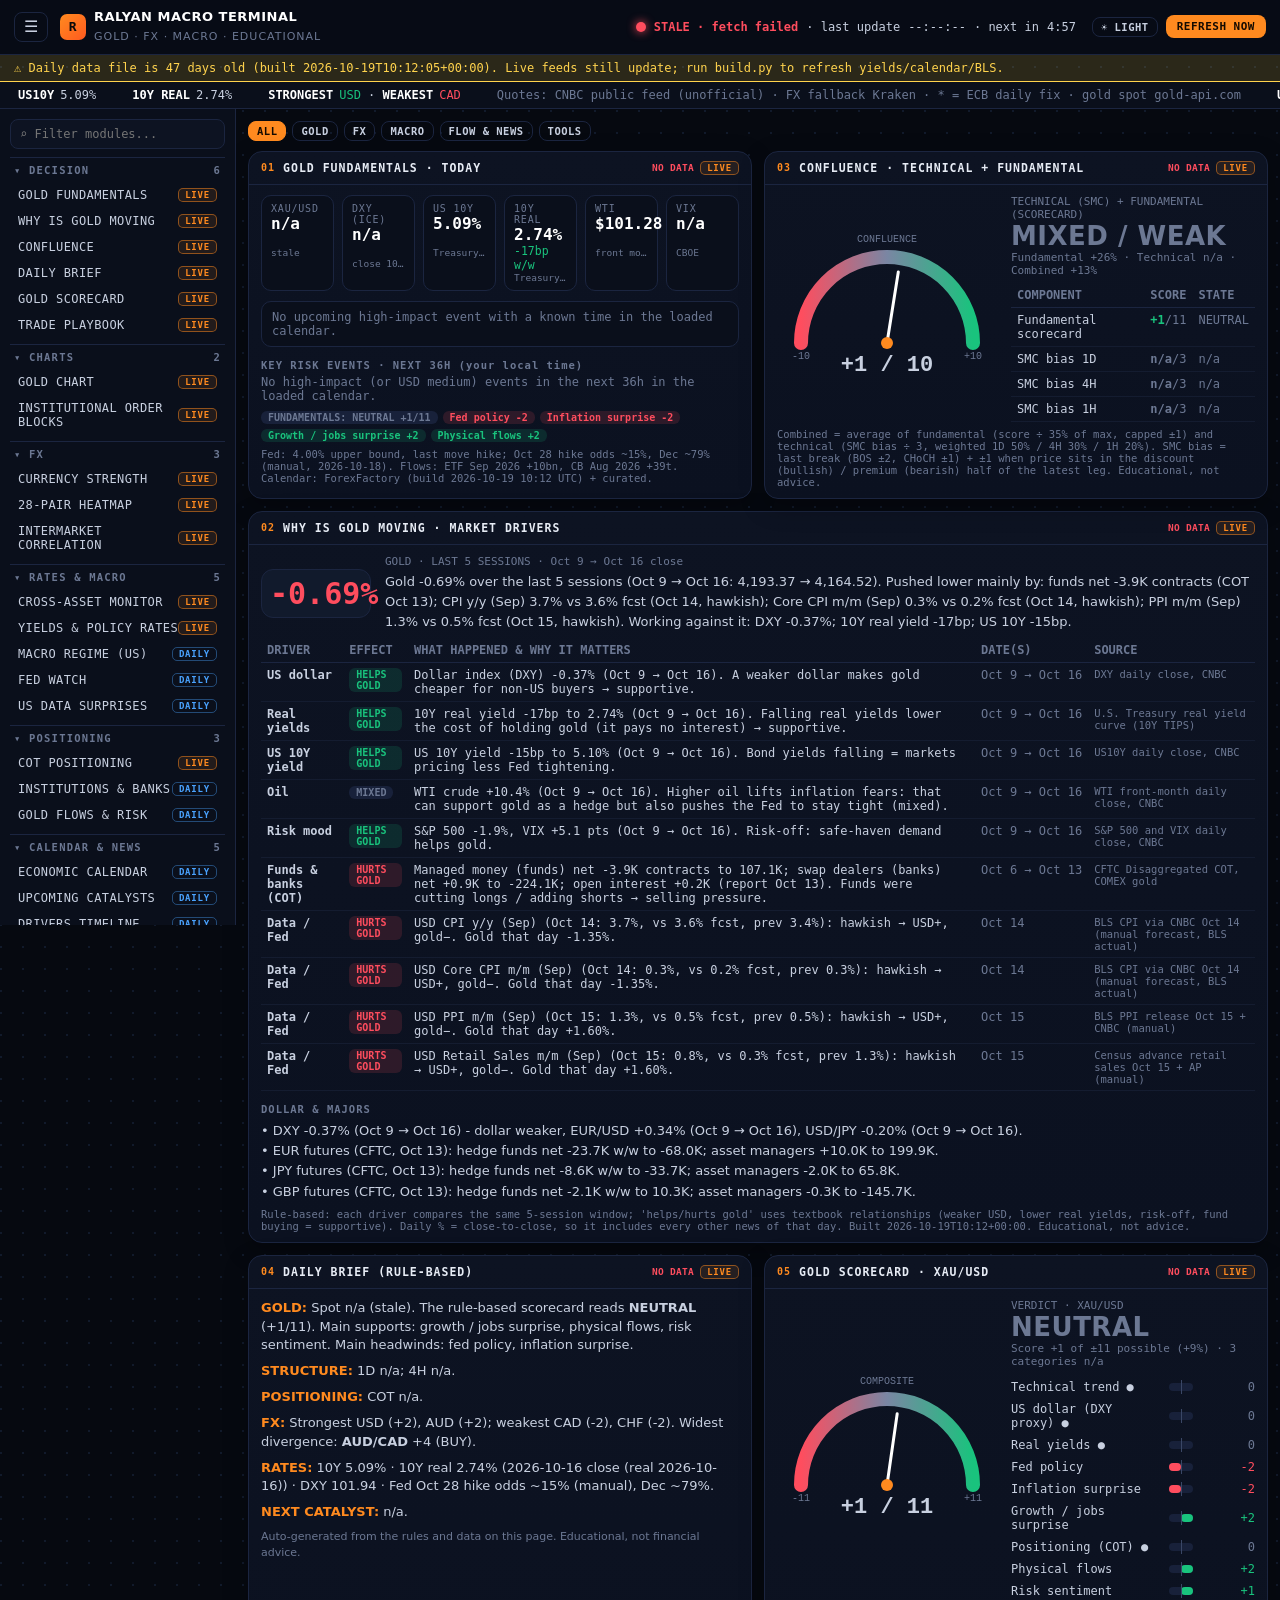
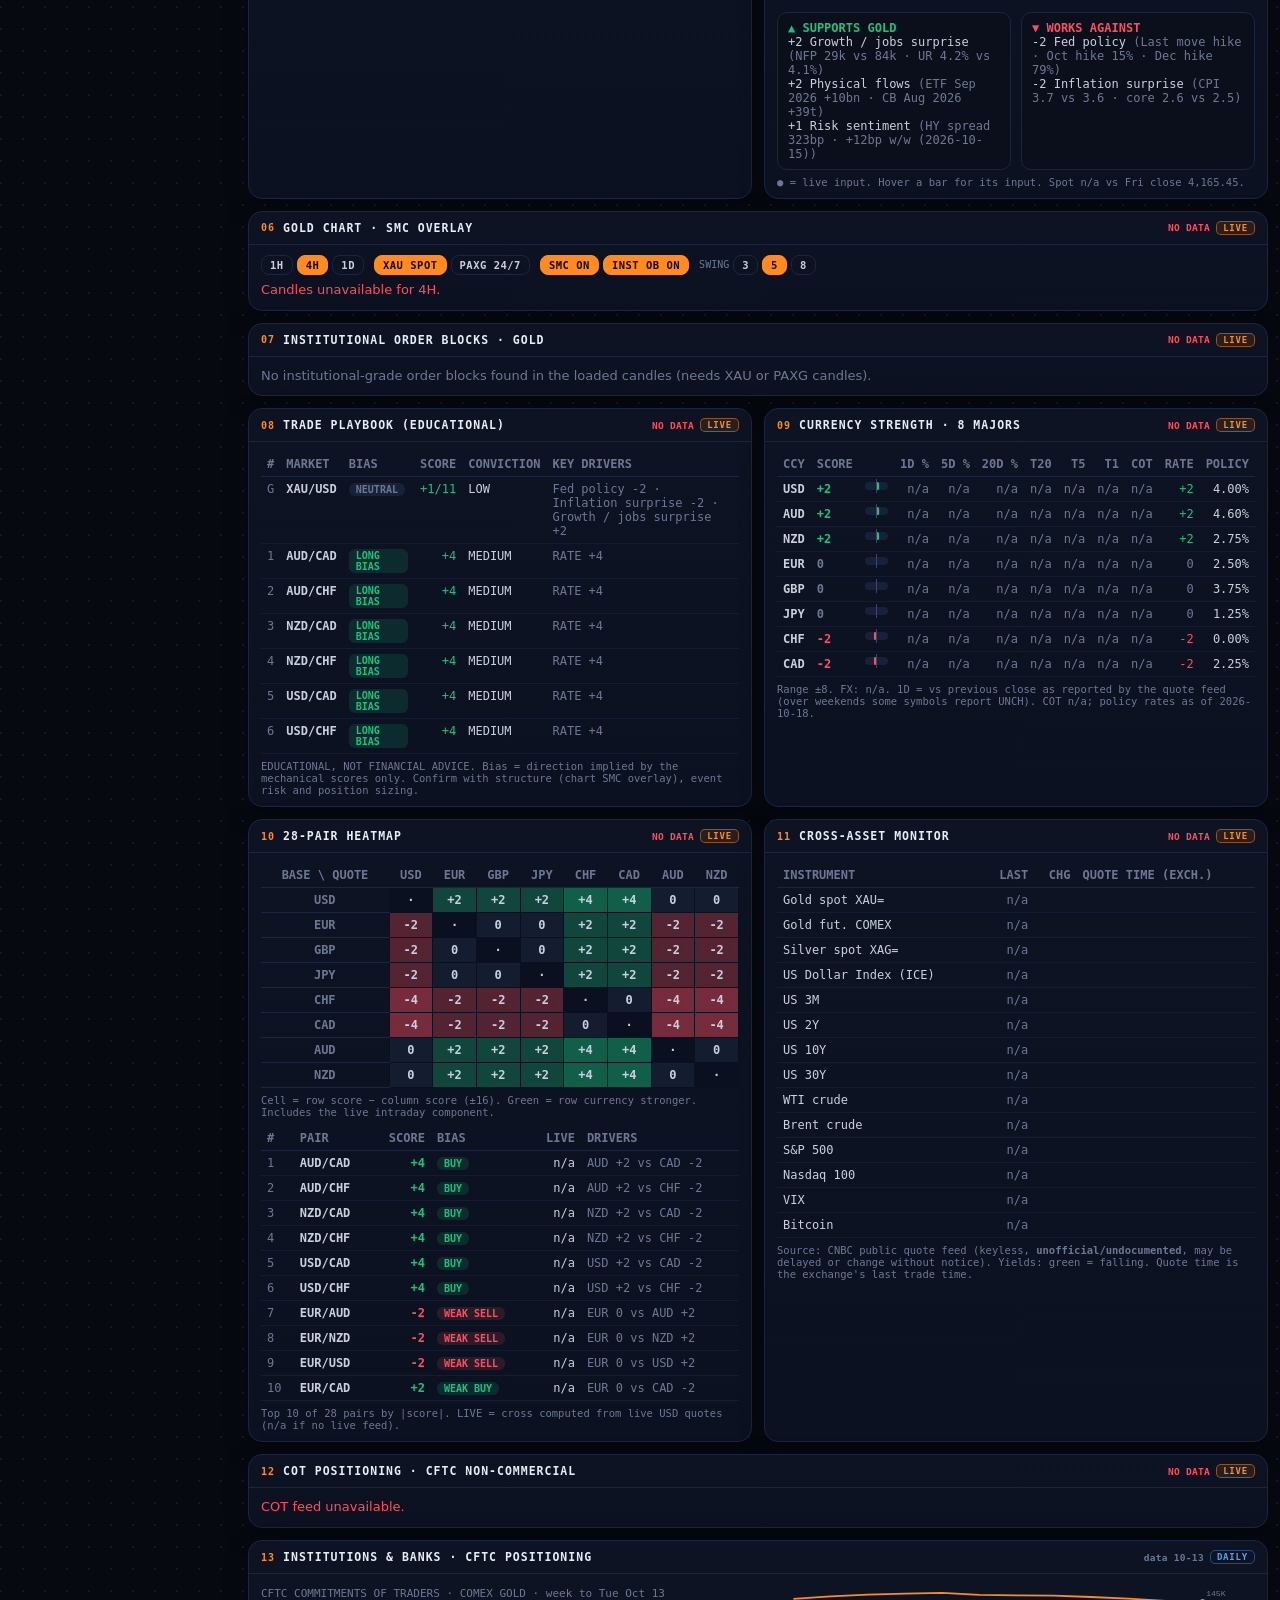
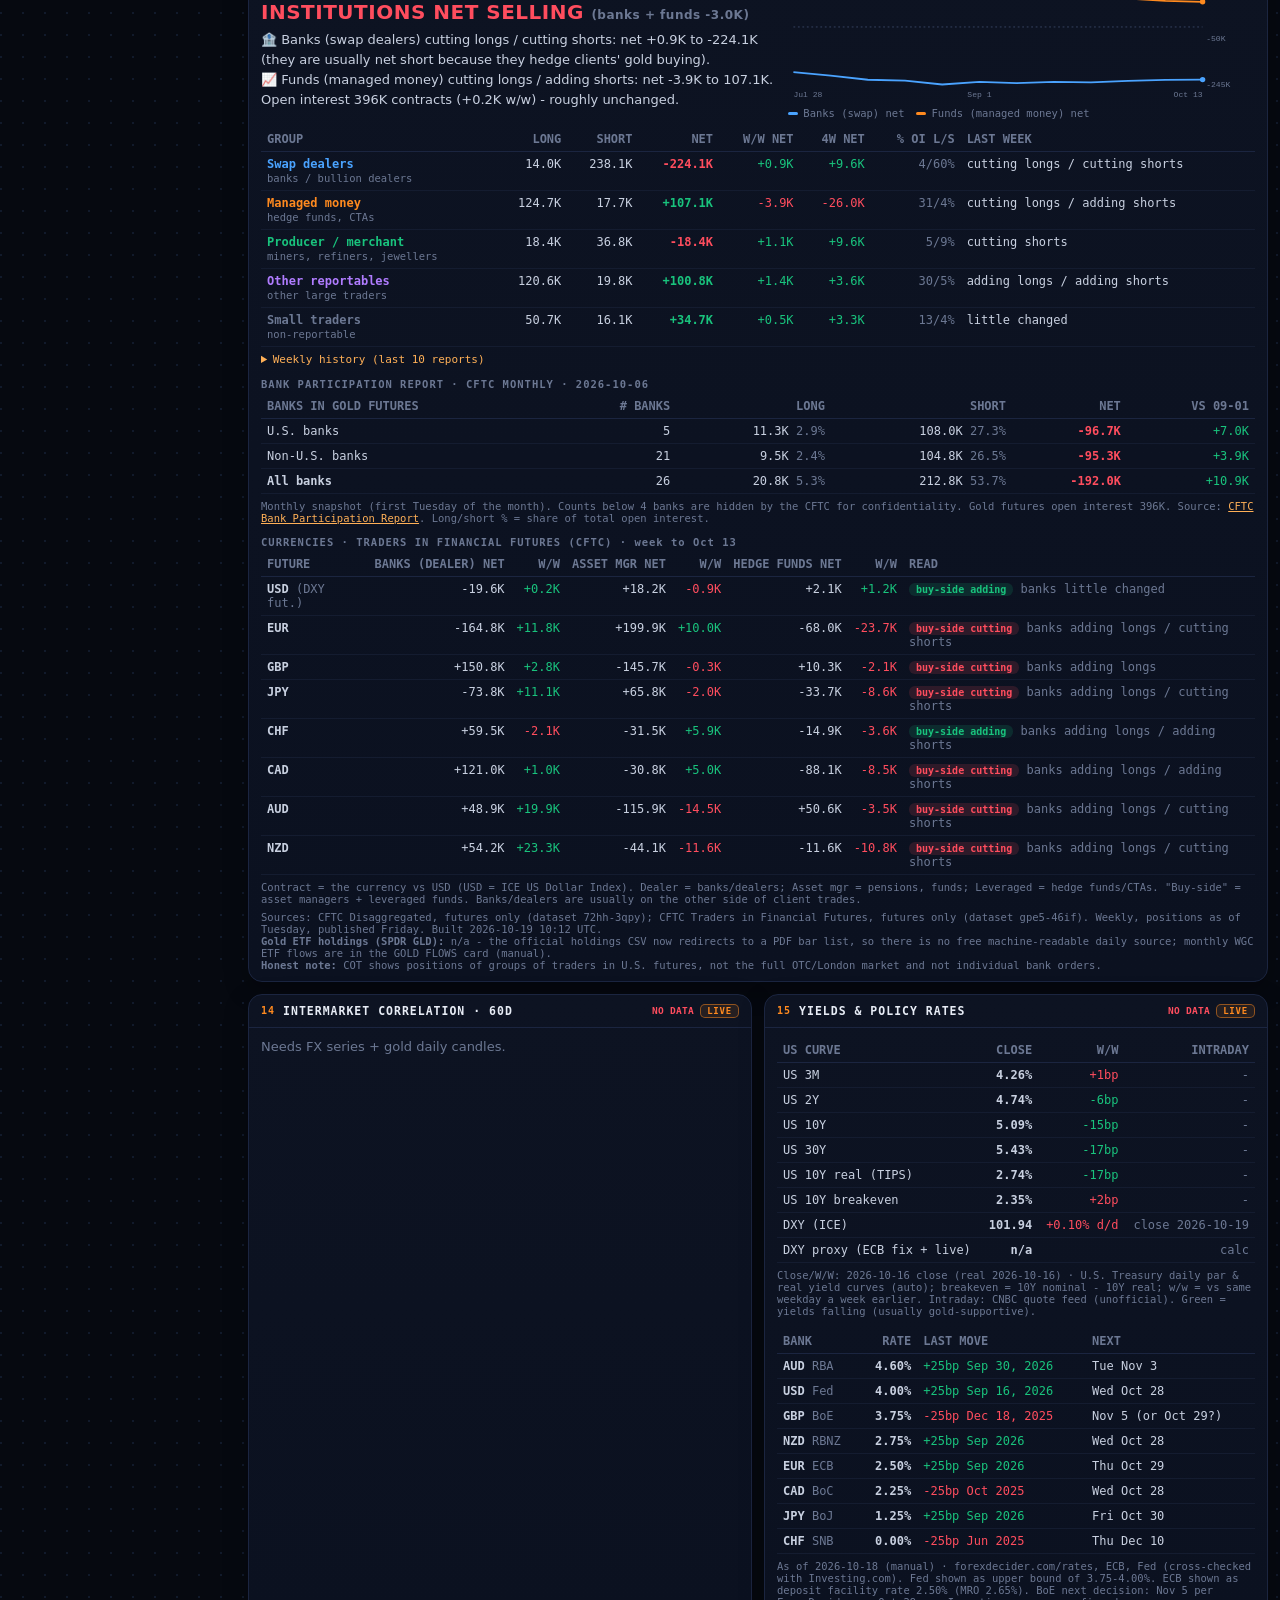
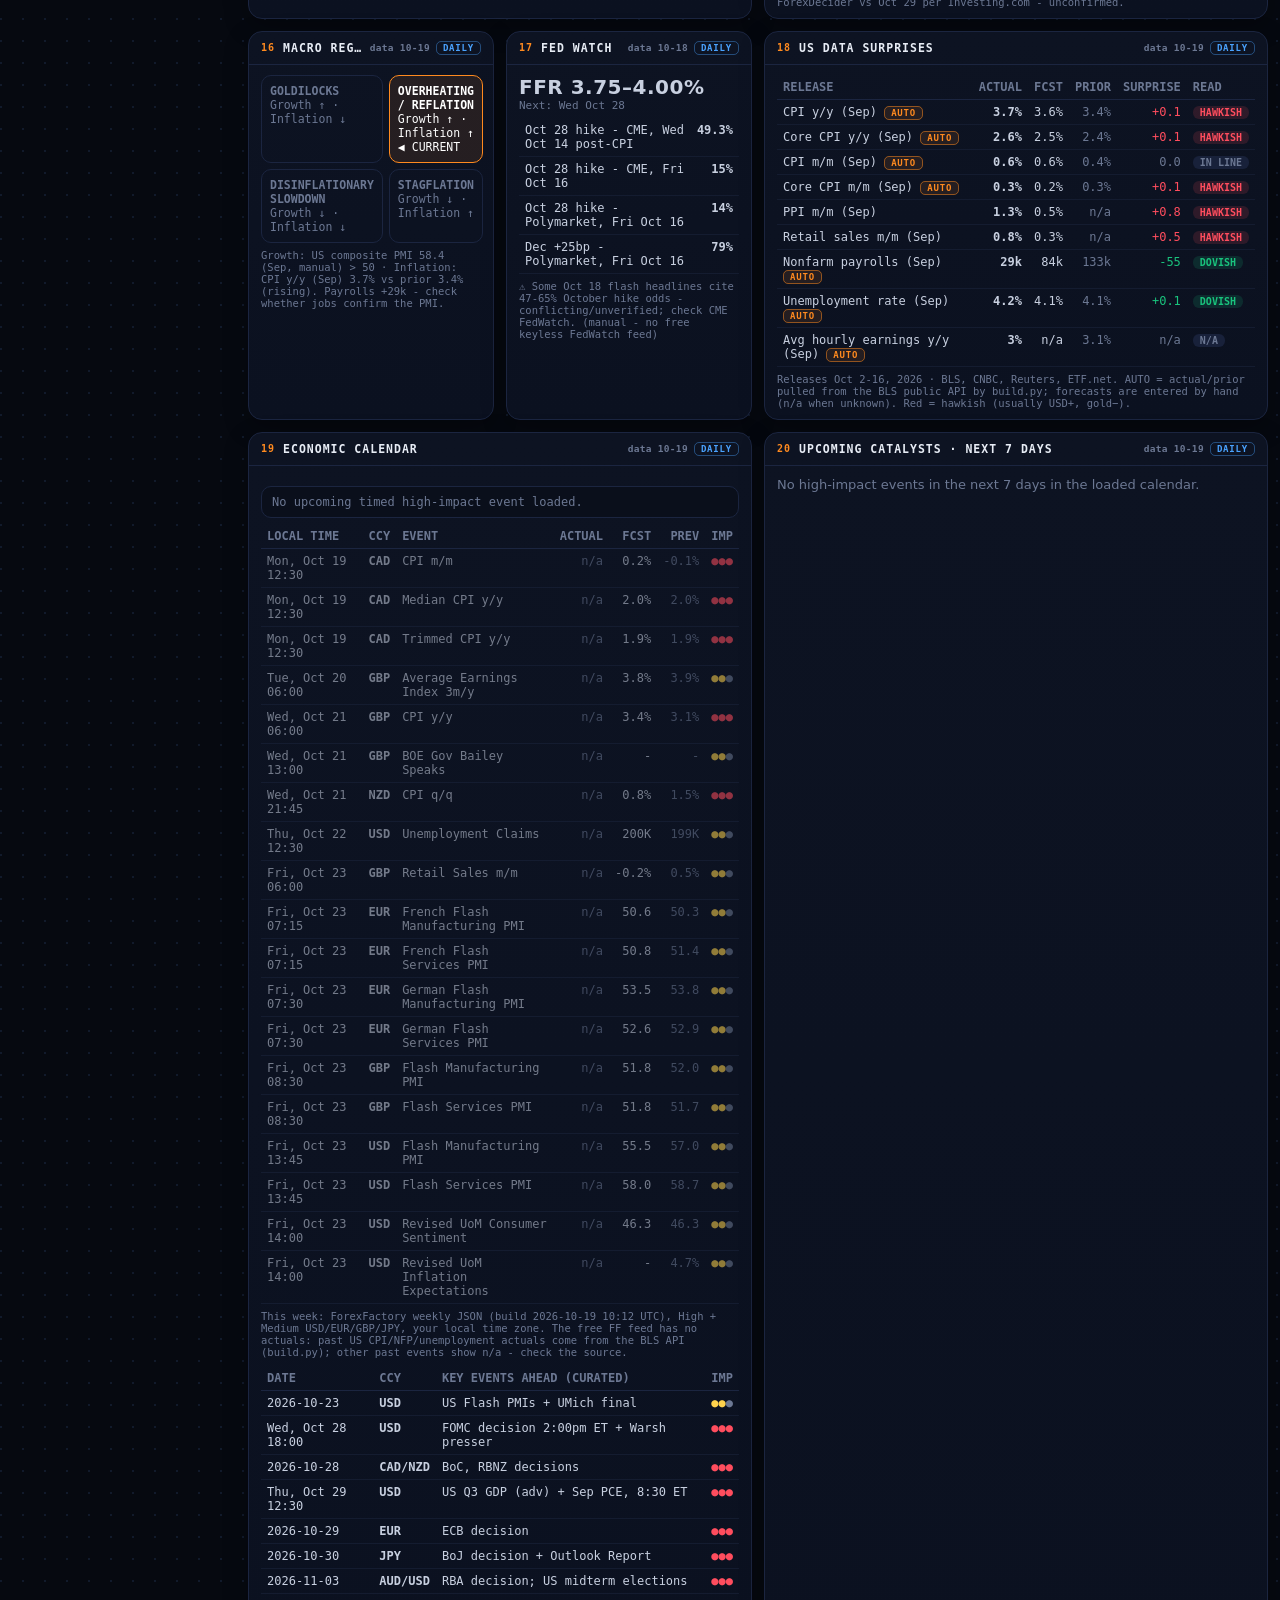
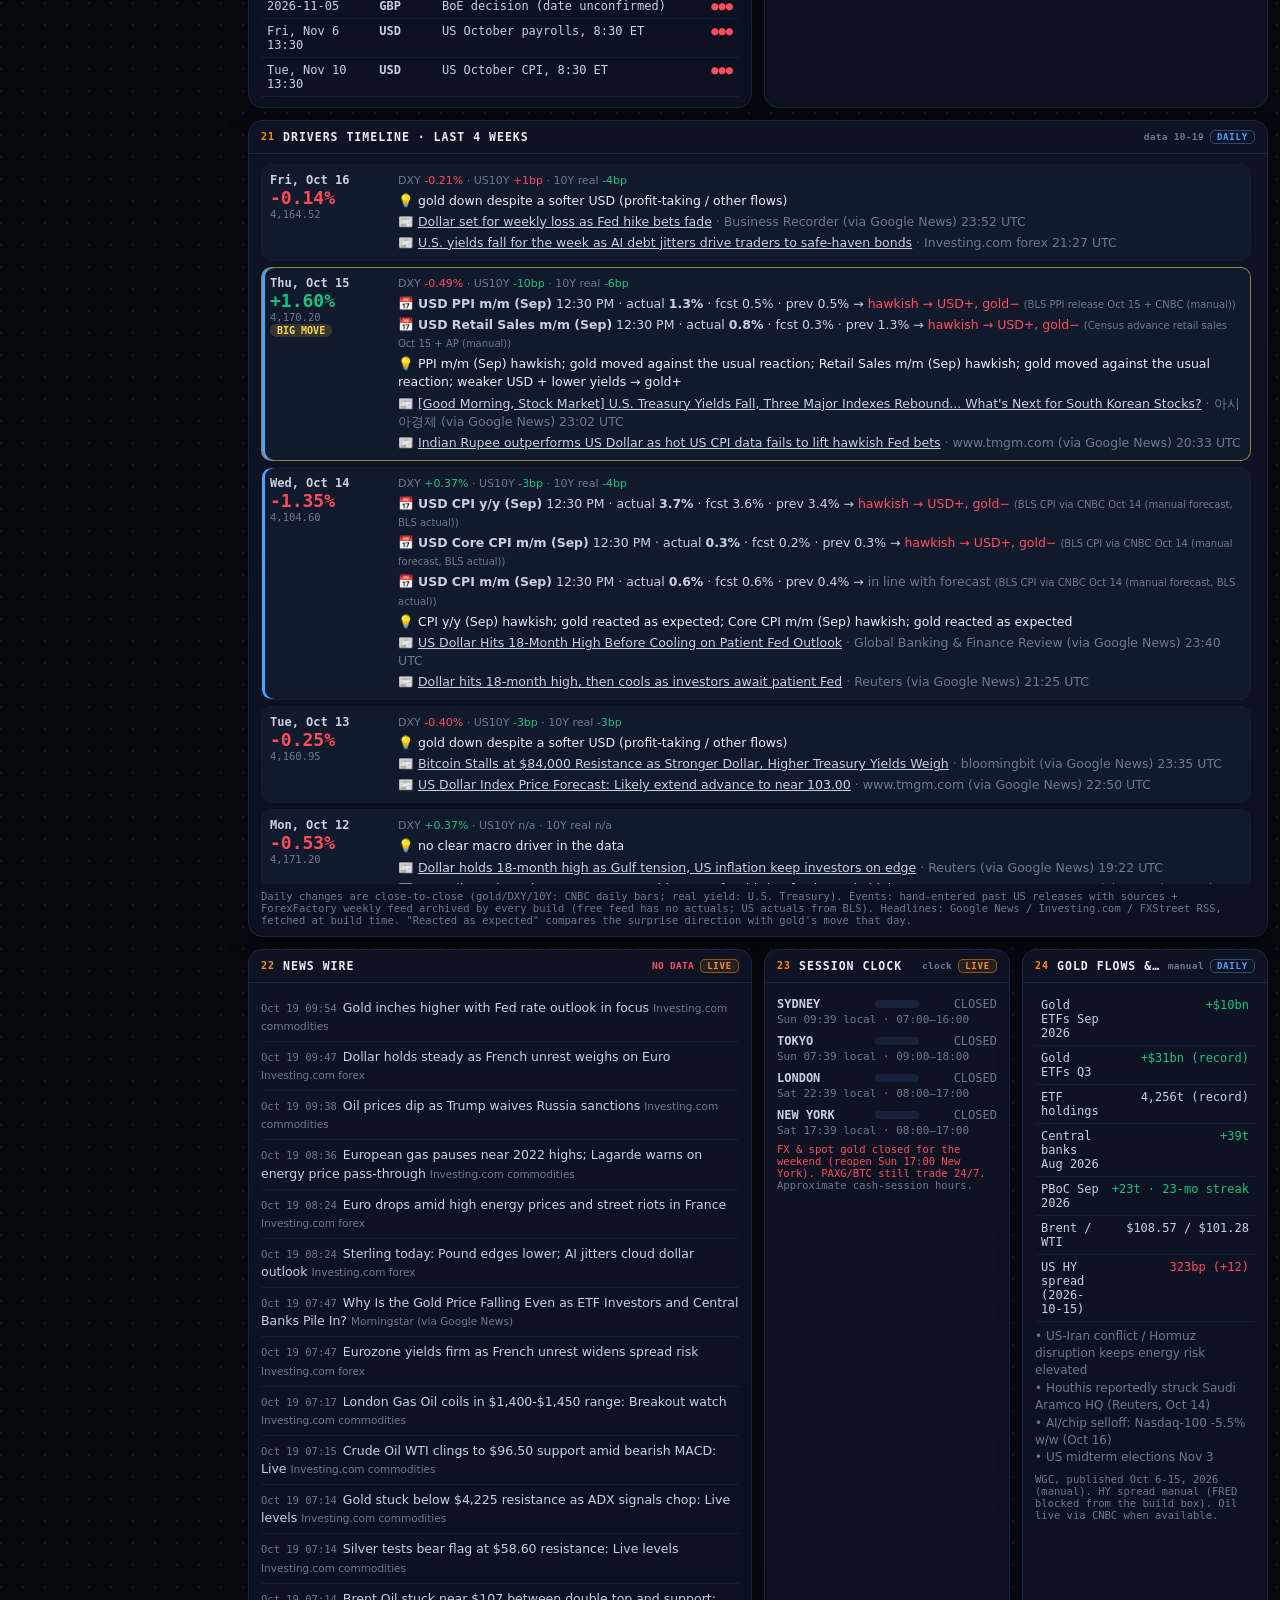
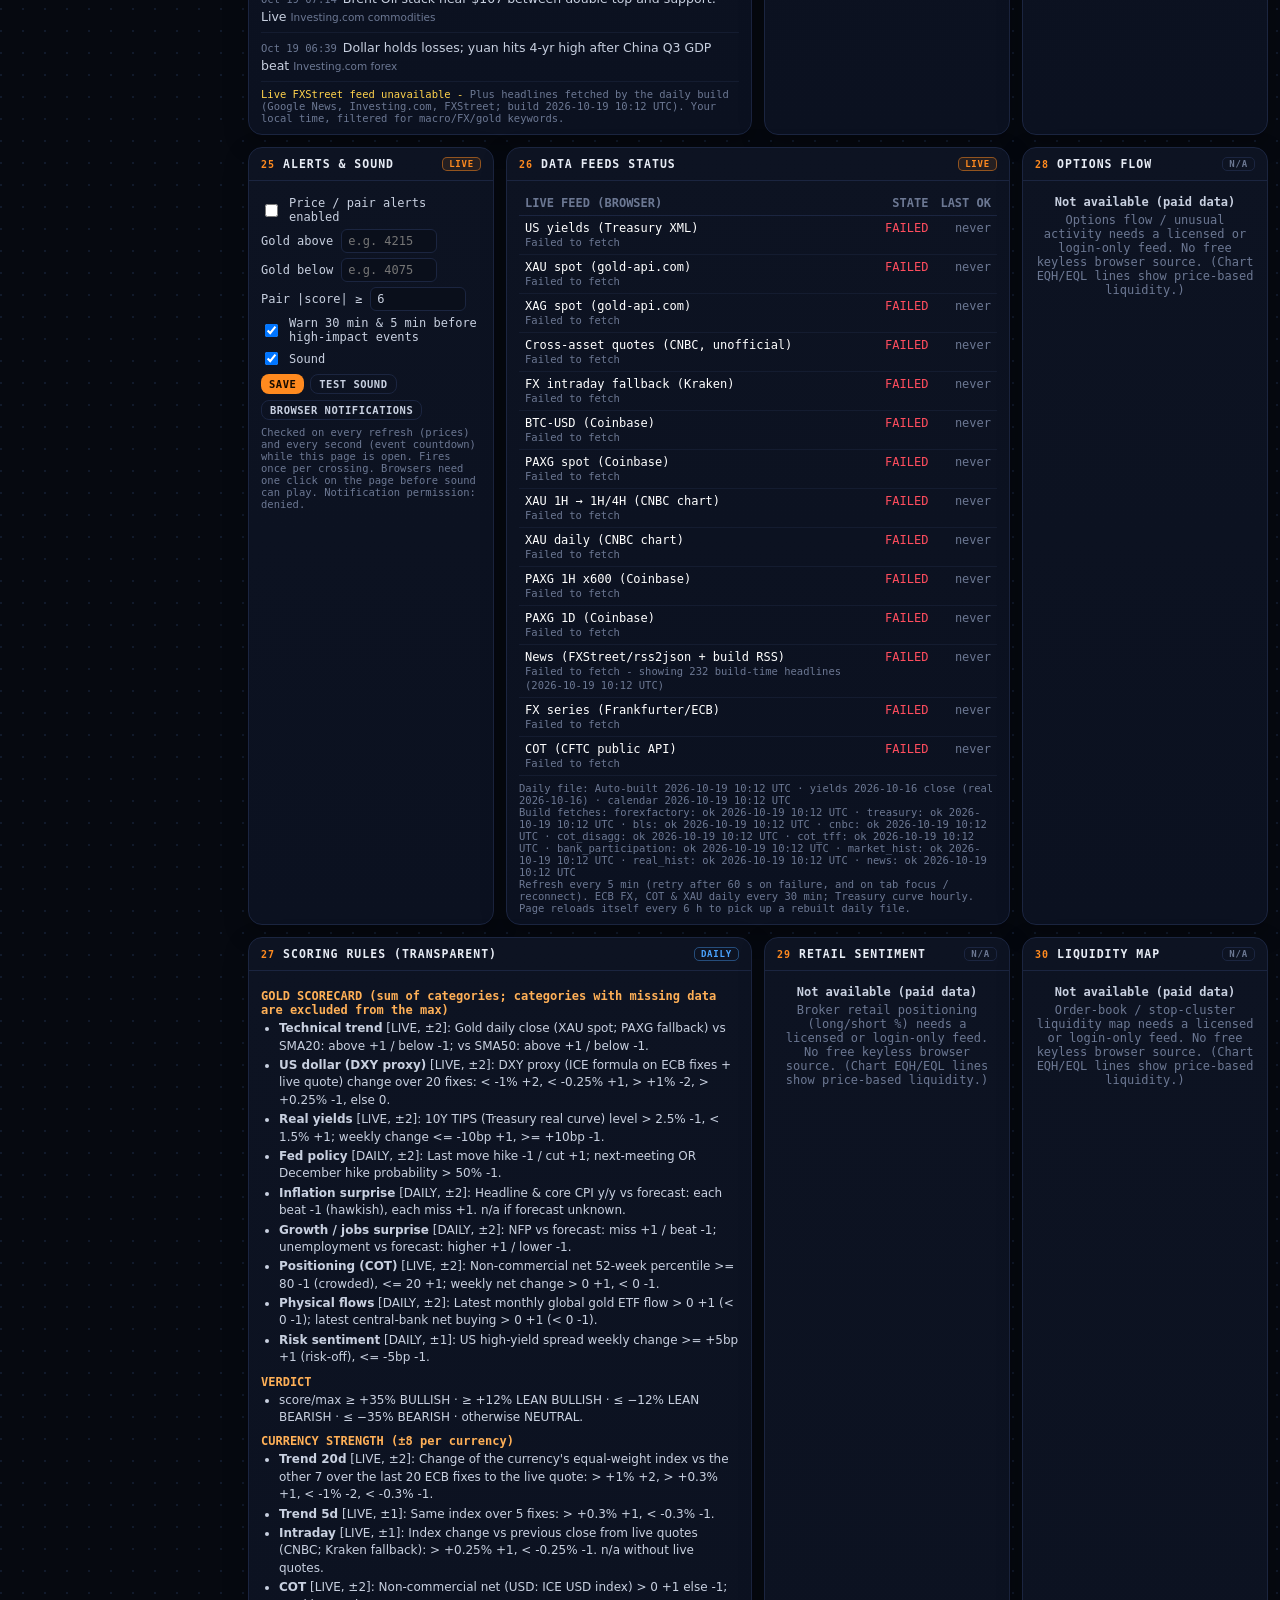
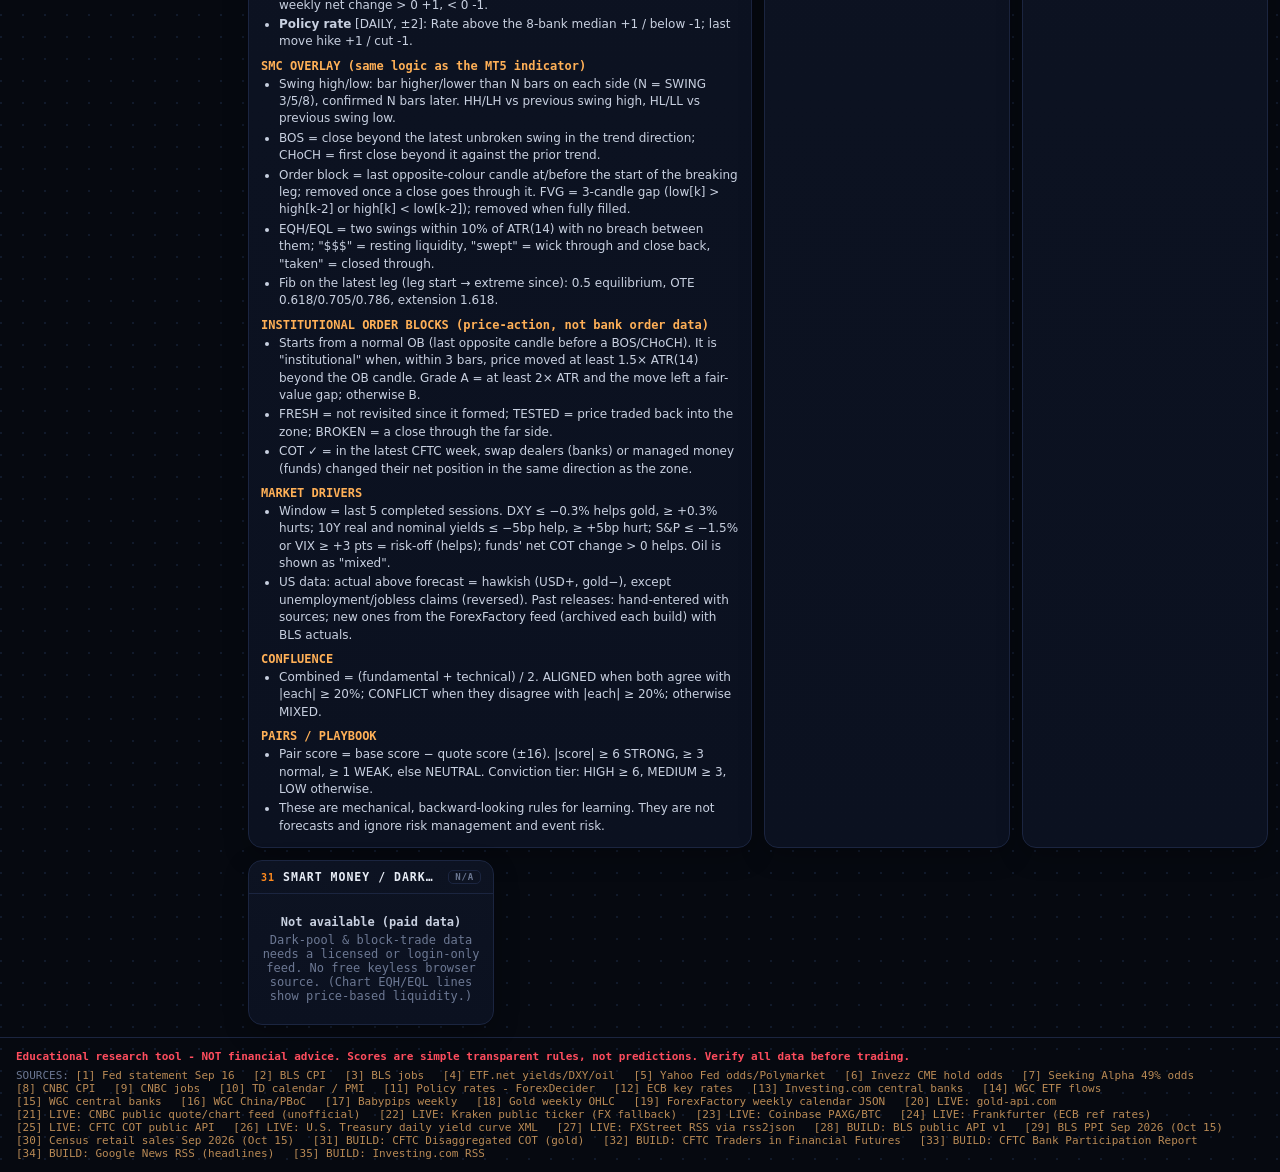
==== commit 3669caeb: "daily data refresh 2026-10-19" ====
--- a/index.html
+++ b/index.html
@@ -133,7 +133,7 @@
   </main>
 </div>
 <footer><div class="disc" id="disc"></div><div id="srcs"></div></footer>
-<script>const DATA={"meta": {"name": "Ralyan Macro Terminal", "asof": "Auto-built 2026-10-19 07:59 UTC \u00b7 yields 2026-10-16 close (real 2026-10-16) \u00b7 calendar 2026-10-19 07:59 UTC", "disclaimer": "Educational research tool - NOT financial advice. Scores are simple transparent rules, not predictions. Verify all data before trading.", "built_at": "2026-10-19T07:59:23+00:00"}, "gold_static": {"fri_close": 4165.45, "week_high": 4215.14, "week_low": 4075.05, "ath": 5595.47, "ath_date": "2026-01-29", "levels": [["Resistance (analyst-cited)", "4,217-4,233"], ["Week high", "4,215.14"], ["Week low", "4,075.05"], ["Pivot (analyst-cited)", "4,000"]]}, "us_rates": {"asof": "2026-10-16 close (real 2026-10-16)", "source": "U.S. Treasury daily par & real yield curves (auto); breakeven = 10Y nominal - 10Y real; w/w = vs same weekday a week earlier", "rows": [{"name": "US 3M", "value": 4.26, "chg_bp": 1}, {"name": "US 2Y", "value": 4.74, "chg_bp": -6}, {"name": "US 10Y", "value": 5.09, "chg_bp": -15}, {"name": "US 30Y", "value": 5.43, "chg_bp": -17}, {"name": "US 10Y real (TIPS)", "value": 2.74, "chg_bp": -17}, {"name": "US 10Y breakeven", "value": 2.35, "chg_bp": 2}], "dxy_actual": {"value": 102.08, "chg_pct_d": 0.24, "asof": "2026-10-19", "source": "CNBC quote feed (unofficial)"}}, "policy": {"asof": "2026-10-18", "source": "forexdecider.com/rates, ECB, Fed (cross-checked with Investing.com)", "note": "Fed shown as upper bound of 3.75-4.00%. ECB shown as deposit facility rate 2.50% (MRO 2.65%). BoE next decision: Nov 5 per ForexDecider vs Oct 29 per Investing.com - unconfirmed.", "banks": [{"ccy": "USD", "bank": "Fed", "rate": 4.0, "last": "+25bp Sep 16, 2026", "last_dir": 1, "next": "Wed Oct 28"}, {"ccy": "EUR", "bank": "ECB", "rate": 2.5, "last": "+25bp Sep 2026", "last_dir": 1, "next": "Thu Oct 29"}, {"ccy": "GBP", "bank": "BoE", "rate": 3.75, "last": "-25bp Dec 18, 2025", "last_dir": -1, "next": "Nov 5 (or Oct 29?)"}, {"ccy": "JPY", "bank": "BoJ", "rate": 1.25, "last": "+25bp Sep 2026", "last_dir": 1, "next": "Fri Oct 30"}, {"ccy": "CHF", "bank": "SNB", "rate": 0.0, "last": "-25bp Jun 2025", "last_dir": -1, "next": "Thu Dec 10"}, {"ccy": "CAD", "bank": "BoC", "rate": 2.25, "last": "-25bp Oct 2025", "last_dir": -1, "next": "Wed Oct 28"}, {"ccy": "AUD", "bank": "RBA", "rate": 4.6, "last": "+25bp Sep 30, 2026", "last_dir": 1, "next": "Tue Nov 3"}, {"ccy": "NZD", "bank": "RBNZ", "rate": 2.75, "last": "+25bp Sep 2026", "last_dir": 1, "next": "Wed Oct 28"}]}, "fed": {"last_move_dir": 1, "odds": [{"label": "Oct 28 hike - CME, Wed Oct 14 post-CPI", "value": 49.3}, {"label": "Oct 28 hike - CME, Fri Oct 16", "value": 15}, {"label": "Oct 28 hike - Polymarket, Fri Oct 16", "value": 14}, {"label": "Dec +25bp - Polymarket, Fri Oct 16", "value": 79}], "next_hike_prob": 15, "dec_hike_prob": 79, "note": "Some Oct 18 flash headlines cite 47-65% October hike odds - conflicting/unverified; check CME FedWatch."}, "us_data": {"asof": "Releases Oct 2-16, 2026", "source": "BLS, CNBC, Reuters, ETF.net", "rows": [{"name": "CPI y/y (Sep)", "actual": 3.7, "forecast": 3.6, "prior": 3.4, "unit": "%", "hawk_if_higher": true, "src": "BLS API (auto)", "period": "2026-09"}, {"name": "Core CPI y/y (Sep)", "actual": 2.6, "forecast": 2.5, "prior": 2.4, "unit": "%", "hawk_if_higher": true, "src": "BLS API (auto)", "period": "2026-09"}, {"name": "CPI m/m (Sep)", "actual": 0.6, "forecast": 0.6, "prior": 0.4, "unit": "%", "hawk_if_higher": true, "src": "BLS API (auto)", "period": "2026-09"}, {"name": "Core CPI m/m (Sep)", "actual": 0.3, "forecast": 0.2, "prior": 0.3, "unit": "%", "hawk_if_higher": true, "src": "BLS API (auto)", "period": "2026-09"}, {"name": "PPI m/m (Sep)", "actual": 1.3, "forecast": 0.5, "prior": null, "unit": "%", "hawk_if_higher": true}, {"name": "Retail sales m/m (Sep)", "actual": 0.8, "forecast": 0.3, "prior": null, "unit": "%", "hawk_if_higher": true}, {"name": "Nonfarm payrolls (Sep)", "actual": 29, "forecast": 84, "prior": 133, "unit": "k", "hawk_if_higher": true, "src": "BLS API (auto)", "period": "2026-09"}, {"name": "Unemployment rate (Sep)", "actual": 4.2, "forecast": 4.1, "prior": 4.1, "unit": "%", "hawk_if_higher": false, "src": "BLS API (auto)", "period": "2026-09"}, {"name": "Avg hourly earnings y/y (Sep)", "actual": 3.0, "forecast": null, "prior": 3.1, "unit": "%", "hawk_if_higher": true, "src": "BLS API (auto)", "period": "2026-09"}], "pmi_composite": {"value": 58.4, "period": "Sep", "source": "S&P Global via TD Economics"}}, "flows": {"asof": "WGC, published Oct 6-15, 2026", "etf_month_usd_bn": 10, "etf_month": "Sep 2026", "etf_q3_usd_bn": 31, "etf_holdings_t": 4256, "cb_net_t": 39, "cb_month": "Aug 2026", "pboc_t": 23, "pboc_month": "Sep 2026", "pboc_streak_m": 23}, "risk": {"hy_spread_bp": 323, "hy_chg_bp": 12, "asof": "2026-10-15", "brent": 107.17, "wti": 99.51, "oil_asof": "2026-10-19 (CNBC, front-month futures)", "headlines": ["US-Iran conflict / Hormuz disruption keeps energy risk elevated", "Houthis reportedly struck Saudi Aramco HQ (Reuters, Oct 14)", "AI/chip selloff: Nasdaq-100 -5.5% w/w (Oct 16)", "US midterm elections Nov 3"]}, "curated_calendar": [{"date": "2026-10-23", "ev": "US Flash PMIs + UMich final", "ccy": "USD", "imp": "Medium"}, {"date": "2026-10-28", "ev": "FOMC decision 2:00pm ET + Warsh presser", "ccy": "USD", "imp": "High", "at": "2026-10-28T14:00:00-04:00"}, {"date": "2026-10-28", "ev": "BoC, RBNZ decisions", "ccy": "CAD/NZD", "imp": "High"}, {"date": "2026-10-29", "ev": "US Q3 GDP (adv) + Sep PCE, 8:30 ET", "ccy": "USD", "imp": "High", "at": "2026-10-29T08:30:00-04:00"}, {"date": "2026-10-29", "ev": "ECB decision", "ccy": "EUR", "imp": "High"}, {"date": "2026-10-30", "ev": "BoJ decision + Outlook Report", "ccy": "JPY", "imp": "High"}, {"date": "2026-11-03", "ev": "RBA decision; US midterm elections", "ccy": "AUD/USD", "imp": "High"}, {"date": "2026-11-05", "ev": "BoE decision (date unconfirmed)", "ccy": "GBP", "imp": "High"}, {"date": "2026-11-06", "ev": "US October payrolls, 8:30 ET", "ccy": "USD", "imp": "High", "at": "2026-11-06T08:30:00-05:00"}, {"date": "2026-11-10", "ev": "US October CPI, 8:30 ET", "ccy": "USD", "imp": "High", "at": "2026-11-10T08:30:00-05:00"}], "ff_calendar": {"fetched_at": "2026-10-19 07:59 UTC", "source": "https://nfs.faireconomy.media/ff_calendar_thisweek.json", "events": [{"title": "IMF Meetings", "country": "All", "date": "2026-10-18T10:15:00-04:00", "impact": "Low", "forecast": "", "previous": ""}, {"title": "BusinessNZ Services Index", "country": "NZD", "date": "2026-10-18T17:30:00-04:00", "impact": "Low", "forecast": "", "previous": "51.2"}, {"title": "Trade Balance", "country": "NZD", "date": "2026-10-18T17:45:00-04:00", "impact": "Low", "forecast": "-775M", "previous": "-1349M"}, {"title": "Rightmove HPI m/m", "country": "GBP", "date": "2026-10-18T19:01:00-04:00", "impact": "Low", "forecast": "", "previous": "0.7%"}, {"title": "RBA Assist Gov Kent Speaks", "country": "AUD", "date": "2026-10-18T19:05:00-04:00", "impact": "Low", "forecast": "", "previous": ""}, {"title": "New Home Prices m/m", "country": "CNY", "date": "2026-10-18T21:30:00-04:00", "impact": "Low", "forecast": "", "previous": "-0.17%"}, {"title": "Fixed Asset Investment ytd/y", "country": "CNY", "date": "2026-10-18T22:00:00-04:00", "impact": "Low", "forecast": "-7.3%", "previous": "-7.2%"}, {"title": "GDP q/y", "country": "CNY", "date": "2026-10-18T22:00:00-04:00", "impact": "Low", "forecast": "4.4%", "previous": "4.3%"}, {"title": "Industrial Production y/y", "country": "CNY", "date": "2026-10-18T22:00:00-04:00", "impact": "Low", "forecast": "5.4%", "previous": "5.2%"}, {"title": "NBS Press Conference", "country": "CNY", "date": "2026-10-18T22:00:00-04:00", "impact": "Low", "forecast": "", "previous": ""}, {"title": "Retail Sales y/y", "country": "CNY", "date": "2026-10-18T22:00:00-04:00", "impact": "Low", "forecast": "0.5%", "previous": "0.4%"}, {"title": "Unemployment Rate", "country": "CNY", "date": "2026-10-18T22:00:00-04:00", "impact": "Low", "forecast": "5.3%", "previous": "5.3%"}, {"title": "Tertiary Industry Activity m/m", "country": "JPY", "date": "2026-10-19T00:30:00-04:00", "impact": "Low", "forecast": "-0.3%", "previous": "0.4%"}, {"title": "Foreign Direct Investment ytd/y", "country": "CNY", "date": "2026-10-19T05:10:00-04:00", "impact": "Low", "forecast": "", "previous": "-5.3%"}, {"title": "CPI m/m", "country": "CAD", "date": "2026-10-19T08:30:00-04:00", "impact": "High", "forecast": "0.2%", "previous": "-0.1%"}, {"title": "Median CPI y/y", "country": "CAD", "date": "2026-10-19T08:30:00-04:00", "impact": "High", "forecast": "2.0%", "previous": "2.0%"}, {"title": "Trimmed CPI y/y", "country": "CAD", "date": "2026-10-19T08:30:00-04:00", "impact": "High", "forecast": "1.9%", "previous": "1.9%"}, {"title": "Common CPI y/y", "country": "CAD", "date": "2026-10-19T08:30:00-04:00", "impact": "Medium", "forecast": "2.6%", "previous": "2.6%"}, {"title": "Core CPI m/m", "country": "CAD", "date": "2026-10-19T08:30:00-04:00", "impact": "Low", "forecast": "", "previous": "0.1%"}, {"title": "NAHB Housing Market Index", "country": "USD", "date": "2026-10-19T10:00:00-04:00", "impact": "Low", "forecast": "31", "previous": "32"}, {"title": "BOC Business Outlook Survey", "country": "CAD", "date": "2026-10-19T11:30:00-04:00", "impact": "Low", "forecast": "", "previous": ""}, {"title": "1-y Loan Prime Rate", "country": "CNY", "date": "2026-10-19T21:00:00-04:00", "impact": "Low", "forecast": "3.00%", "previous": "3.00%"}, {"title": "5-y Loan Prime Rate", "country": "CNY", "date": "2026-10-19T21:00:00-04:00", "impact": "Low", "forecast": "3.50%", "previous": "3.50%"}, {"title": "German PPI m/m", "country": "EUR", "date": "2026-10-20T02:00:00-04:00", "impact": "Low", "forecast": "1.5%", "previous": "1.1%"}, {"title": "Average Earnings Index 3m/y", "country": "GBP", "date": "2026-10-20T02:00:00-04:00", "impact": "Medium", "forecast": "3.8%", "previous": "3.9%"}, {"title": "Claimant Count Change", "country": "GBP", "date": "2026-10-20T02:00:00-04:00", "impact": "Low", "forecast": "19.4K", "previous": "27.8K"}, {"title": "Unemployment Rate", "country": "GBP", "date": "2026-10-20T02:00:00-04:00", "impact": "Low", "forecast": "4.9%", "previous": "4.9%"}, {"title": "Current Account", "country": "EUR", "date": "2026-10-20T04:00:00-04:00", "impact": "Low", "forecast": "29.2B", "previous": "27.6B"}, {"title": "German ZEW Economic Sentiment", "country": "EUR", "date": "2026-10-20T05:00:00-04:00", "impact": "Low", "forecast": "30.2", "previous": "34.7"}, {"title": "ZEW Economic Sentiment", "country": "EUR", "date": "2026-10-20T05:00:00-04:00", "impact": "Low", "forecast": "23.6", "previous": "25.8"}, {"title": "10-y Bond Auction", "country": "GBP", "date": "2026-10-20T05:33:00-04:00", "impact": "Low", "forecast": "", "previous": "5.38|3.3"}, {"title": "ADP Weekly Employment Change", "country": "USD", "date": "2026-10-20T08:15:00-04:00", "impact": "Low", "forecast": "", "previous": "24.8K"}, {"title": "Building Permits", "country": "USD", "date": "2026-10-20T08:30:00-04:00", "impact": "Low", "forecast": "1.39M", "previous": "1.39M"}, {"title": "Housing Starts", "country": "USD", "date": "2026-10-20T08:30:00-04:00", "impact": "Low", "forecast": "1.30M", "previous": "1.28M"}, {"title": "Pending Home Sales m/m", "country": "USD", "date": "2026-10-20T10:00:00-04:00", "impact": "Low", "forecast": "-0.4%", "previous": "0.3%"}, {"title": "GDT Price Index", "country": "NZD", "date": "2026-10-20T10:50:00-04:00", "impact": "Low", "forecast": "", "previous": "1.2%"}, {"title": "MPC Member Greene Speaks", "country": "GBP", "date": "2026-10-20T13:00:00-04:00", "impact": "Low", "forecast": "", "previous": ""}, {"title": "API Weekly Statistical Bulletin", "country": "USD", "date": "2026-10-20T16:30:00-04:00", "impact": "Low", "forecast": "", "previous": ""}, {"title": "RBA Deputy Gov Hauser Speaks", "country": "AUD", "date": "2026-10-20T18:30:00-04:00", "impact": "Low", "forecast": "", "previous": ""}, {"title": "Trade Balance", "country": "JPY", "date": "2026-10-20T19:50:00-04:00", "impact": "Low", "forecast": "-0.21T", "previous": "-0.84T"}, {"title": "Credit Card Spending y/y", "country": "NZD", "date": "2026-10-20T22:00:00-04:00", "impact": "Low", "forecast": "", "previous": "3.5%"}, {"title": "CPI y/y", "country": "GBP", "date": "2026-10-21T02:00:00-04:00", "impact": "High", "forecast": "3.4%", "previous": "3.1%"}, {"title": "Core CPI y/y", "country": "GBP", "date": "2026-10-21T02:00:00-04:00", "impact": "Low", "forecast": "2.8%", "previous": "2.6%"}, {"title": "PPI Input m/m", "country": "GBP", "date": "2026-10-21T02:00:00-04:00", "impact": "Low", "forecast": "1.3%", "previous": "0.3%"}, {"title": "PPI Output m/m", "country": "GBP", "date": "2026-10-21T02:00:00-04:00", "impact": "Low", "forecast": "0.7%", "previous": "0.7%"}, {"title": "Public Sector Net Borrowing", "country": "GBP", "date": "2026-10-21T02:00:00-04:00", "impact": "Low", "forecast": "23.9B", "previous": "18.3B"}, {"title": "RPI y/y", "country": "GBP", "date": "2026-10-21T02:00:00-04:00", "impact": "Low", "forecast": "3.9%", "previous": "3.4%"}, {"title": "German Buba President Nagel Speaks", "country": "EUR", "date": "2026-10-21T03:15:00-04:00", "impact": "Low", "forecast": "", "previous": ""}, {"title": "HPI y/y", "country": "GBP", "date": "2026-10-21T04:30:00-04:00", "impact": "Low", "forecast": "1.7%", "previous": "1.4%"}, {"title": "German Buba Monthly Report", "country": "EUR", "date": "2026-10-21T06:00:00-04:00", "impact": "Low", "forecast": "", "previous": ""}, {"title": "BOE Gov Bailey Speaks", "country": "GBP", "date": "2026-10-21T09:00:00-04:00", "impact": "Medium", "forecast": "", "previous": ""}, {"title": "Crude Oil Inventories", "country": "USD", "date": "2026-10-21T10:30:00-04:00", "impact": "Low", "forecast": "", "previous": "-8.6M"}, {"title": "CPI q/q", "country": "NZD", "date": "2026-10-21T17:45:00-04:00", "impact": "High", "forecast": "0.8%", "previous": "1.5%"}, {"title": "Summary of Monetary Policy Discussions", "country": "CHF", "date": "2026-10-22T03:30:00-04:00", "impact": "Low", "forecast": "", "previous": ""}, {"title": "CBI Industrial Order Expectations", "country": "GBP", "date": "2026-10-22T06:00:00-04:00", "impact": "Low", "forecast": "-20", "previous": "-9"}, {"title": "IPPI m/m", "country": "CAD", "date": "2026-10-22T08:30:00-04:00", "impact": "Low", "forecast": "0.7%", "previous": "1.3%"}, {"title": "NHPI m/m", "country": "CAD", "date": "2026-10-22T08:30:00-04:00", "impact": "Low", "forecast": "-0.1%", "previous": "-0.1%"}, {"title": "RMPI m/m", "country": "CAD", "date": "2026-10-22T08:30:00-04:00", "impact": "Low", "forecast": "0.1%", "previous": "3.1%"}, {"title": "Unemployment Claims", "country": "USD", "date": "2026-10-22T08:30:00-04:00", "impact": "Medium", "forecast": "200K", "previous": "199K"}, {"title": "Consumer Confidence", "country": "EUR", "date": "2026-10-22T10:00:00-04:00", "impact": "Low", "forecast": "-17", "previous": "-17"}, {"title": "CB Leading Index m/m", "country": "USD", "date": "2026-10-22T10:00:00-04:00", "impact": "Low", "forecast": "-0.2%", "previous": "-0.1%"}, {"title": "Natural Gas Storage", "country": "USD", "date": "2026-10-22T10:30:00-04:00", "impact": "Low", "forecast": "", "previous": "67B"}, {"title": "Flash Manufacturing PMI", "country": "AUD", "date": "2026-10-22T18:00:00-04:00", "impact": "Low", "forecast": "", "previous": "49.3"}, {"title": "Flash Services PMI", "country": "AUD", "date": "2026-10-22T18:00:00-04:00", "impact": "Low", "forecast": "", "previous": "51.4"}, {"title": "GfK Consumer Confidence", "country": "GBP", "date": "2026-10-22T19:01:00-04:00", "impact": "Low", "forecast": "-14", "previous": "-13"}, {"title": "National Core CPI y/y", "country": "JPY", "date": "2026-10-22T19:30:00-04:00", "impact": "Low", "forecast": "2.1%", "previous": "1.7%"}, {"title": "Flash Manufacturing PMI", "country": "JPY", "date": "2026-10-22T20:30:00-04:00", "impact": "Low", "forecast": "54.5", "previous": "54.1"}, {"title": "Retail Sales m/m", "country": "GBP", "date": "2026-10-23T02:00:00-04:00", "impact": "Medium", "forecast": "-0.2%", "previous": "0.5%"}, {"title": "French Flash Manufacturing PMI", "country": "EUR", "date": "2026-10-23T03:15:00-04:00", "impact": "Medium", "forecast": "50.6", "previous": "50.3"}, {"title": "French Flash Services PMI", "country": "EUR", "date": "2026-10-23T03:15:00-04:00", "impact": "Medium", "forecast": "50.8", "previous": "51.4"}, {"title": "German Flash Manufacturing PMI", "country": "EUR", "date": "2026-10-23T03:30:00-04:00", "impact": "Medium", "forecast": "53.5", "previous": "53.8"}, {"title": "German Flash Services PMI", "country": "EUR", "date": "2026-10-23T03:30:00-04:00", "impact": "Medium", "forecast": "52.6", "previous": "52.9"}, {"title": "Flash Manufacturing PMI", "country": "EUR", "date": "2026-10-23T04:00:00-04:00", "impact": "Low", "forecast": "52.7", "previous": "52.7"}, {"title": "Flash Services PMI", "country": "EUR", "date": "2026-10-23T04:00:00-04:00", "impact": "Low", "forecast": "52.6", "previous": "53.0"}, {"title": "Flash Manufacturing PMI", "country": "GBP", "date": "2026-10-23T04:30:00-04:00", "impact": "Medium", "forecast": "51.8", "previous": "52.0"}, {"title": "Flash Services PMI", "country": "GBP", "date": "2026-10-23T04:30:00-04:00", "impact": "Medium", "forecast": "51.8", "previous": "51.7"}, {"title": "Core Retail Sales m/m", "country": "CAD", "date": "2026-10-23T08:30:00-04:00", "impact": "Low", "forecast": "1.1%", "previous": "-0.7%"}, {"title": "Retail Sales m/m", "country": "CAD", "date": "2026-10-23T08:30:00-04:00", "impact": "Low", "forecast": "1.3%", "previous": "-0.7%"}, {"title": "Belgian NBB Business Climate", "country": "EUR", "date": "2026-10-23T09:00:00-04:00", "impact": "Low", "forecast": "-11.5", "previous": "-12.1"}, {"title": "Flash Manufacturing PMI", "country": "USD", "date": "2026-10-23T09:45:00-04:00", "impact": "Medium", "forecast": "55.5", "previous": "57.0"}, {"title": "Flash Services PMI", "country": "USD", "date": "2026-10-23T09:45:00-04:00", "impact": "Medium", "forecast": "58.0", "previous": "58.7"}, {"title": "Revised UoM Consumer Sentiment", "country": "USD", "date": "2026-10-23T10:00:00-04:00", "impact": "Medium", "forecast": "46.3", "previous": "46.3"}, {"title": "Revised UoM Inflation Expectations", "country": "USD", "date": "2026-10-23T10:00:00-04:00", "impact": "Medium", "forecast": "", "previous": "4.7%"}, {"title": "Daylight Saving Time Shift", "country": "CHF", "date": "2026-10-24T21:00:00-04:00", "impact": "Holiday", "forecast": "", "previous": ""}, {"title": "Daylight Saving Time Shift", "country": "EUR", "date": "2026-10-24T21:00:00-04:00", "impact": "Holiday", "forecast": "", "previous": ""}, {"title": "Daylight Saving Time Shift", "country": "GBP", "date": "2026-10-24T21:00:00-04:00", "impact": "Holiday", "forecast": "", "previous": ""}]}, "live_sources": {"gold": "https://api.gold-api.com/price/XAU", "silver": "https://api.gold-api.com/price/XAG", "paxg_spot": "https://api.coinbase.com/v2/prices/PAXG-USD/spot", "paxg_candles": "https://api.exchange.coinbase.com/products/PAXG-USD/candles", "fx_series": "https://api.frankfurter.dev/v1/", "fx_fallback": "https://open.er-api.com/v6/latest/USD", "cot": "https://publicreporting.cftc.gov/resource/6dca-aqww.json", "news": "https://api.rss2json.com/v1/api.json?rss_url=https%3A%2F%2Fwww.fxstreet.com%2Frss%2Fnews", "cnbc_quote": "https://quote.cnbc.com/quote-html-webservice/restQuote/symbolType/symbol", "cnbc_chart": "https://ts-api.cnbc.com/harmony/app/charts/", "kraken": "https://api.kraken.com/0/public/Ticker", "btc": "https://api.exchange.coinbase.com/products/BTC-USD/ticker", "treasury": "https://home.treasury.gov/resource-center/data-chart-center/interest-rates/pages/xml"}, "sources": [["Fed statement Sep 16", "https://www.federalreserve.gov/newsevents/pressreleases/monetary20260916a.htm"], ["BLS CPI", "https://www.bls.gov/news.release/cpi.nr0.htm"], ["BLS jobs", "https://www.bls.gov/news.release/empsit.nr0.htm"], ["ETF.net yields/DXY/oil", "https://etf.net/news/10-year-yield-falls-despite-inflation-2026-10-17"], ["Yahoo Fed odds/Polymarket", "https://finance.yahoo.com/economy/policy/articles/october-rate-hike-odds-collapse-131124137.html"], ["Invezz CME hold odds", "https://invezz.com/news/2026/10/16/fed-rate-hold-odds-jump-to-85-even-as-warsh-offers-no-clues-on-policy-path/"], ["Seeking Alpha 49% odds", "https://seekingalpha.com/news/4652903-october-rate-hike-probability-pops-to-49-now-a-coin-flip-chance-after-cpi-data"], ["CNBC CPI", "https://www.cnbc.com/2026/10/14/cpi-inflation-report-september-2026.html"], ["CNBC jobs", "https://www.cnbc.com/2026/10/02/jobs-report-september-2026.html"], ["TD calendar / PMI", "https://economics.td.com/domains/economics.td.com/documents/reports/bottom-line/tables/2026-10-16/upcoming.htm"], ["Policy rates - ForexDecider", "https://forexdecider.com/rates"], ["ECB key rates", "https://www.ecb.europa.eu/stats/policy_and_exchange_rates/key_ecb_interest_rates/html/index.en.html"], ["Investing.com central banks", "https://uk.investing.com/central-banks/"], ["WGC ETF flows", "https://www.gold.org/goldhub/research/gold-etfs-holdings-and-flows/2026/10"], ["WGC central banks", "https://www.gold.org/goldhub/research/central-banks"], ["WGC China/PBoC", "https://www.gold.org/goldhub/gold-focus/2026/10/china-gold-market-update-q3-ends-strong-official-gold-buying"], ["Babypips weekly", "https://www.babypips.com/analysis/financial-forex-market-weekly-recap-october-16-2026"], ["Gold weekly OHLC", "https://goldprice.dev/blog/gold-weekly-2026-10-16"], ["ForexFactory weekly calendar JSON", "https://nfs.faireconomy.media/ff_calendar_thisweek.json"], ["LIVE: gold-api.com", "https://api.gold-api.com/price/XAU"], ["LIVE: CNBC public quote/chart feed (unofficial)", "https://www.cnbc.com/quotes/XAU="], ["LIVE: Kraken public ticker (FX fallback)", "https://docs.kraken.com/api/docs/rest-api/get-ticker-information"], ["LIVE: Coinbase PAXG/BTC", "https://api.exchange.coinbase.com/products/PAXG-USD/candles"], ["LIVE: Frankfurter (ECB ref rates)", "https://api.frankfurter.dev/"], ["LIVE: CFTC COT public API", "https://publicreporting.cftc.gov/resource/6dca-aqww.json"], ["LIVE: U.S. Treasury daily yield curve XML", "https://home.treasury.gov/treasury-daily-interest-rate-xml-feed"], ["LIVE: FXStreet RSS via rss2json", "https://www.fxstreet.com/rss/news"], ["BUILD: BLS public API v1", "https://www.bls.gov/developers/"], ["BLS PPI Sep 2026 (Oct 15)", "https://www.bls.gov/news.release/archives/ppi_10152026.htm"], ["Census retail sales Sep 2026 (Oct 15)", "https://www.census.gov/retail/marts/www/marts_current.pdf"], ["BUILD: CFTC Disaggregated COT (gold)", "https://publicreporting.cftc.gov/resource/72hh-3qpy.json"], ["BUILD: CFTC Traders in Financial Futures", "https://publicreporting.cftc.gov/resource/gpe5-46if.json"], ["BUILD: CFTC Bank Participation Report", "https://www.cftc.gov/MarketReports/BankParticipationReports/index.htm"], ["BUILD: Google News RSS (headlines)", "https://news.google.com/rss"], ["BUILD: Investing.com RSS", "https://www.investing.com/webmaster-tools/rss"]], "auto": {"failures": [], "forexfactory": {"ok": true, "at": "2026-10-19 07:59 UTC", "info": "86 events"}, "treasury": {"ok": true, "at": "2026-10-19 07:59 UTC", "info": "10Y 5.09 real 2.74 as of 2026-10-16"}, "bls": {"ok": true, "at": "2026-10-19 07:59 UTC", "info": "CPI (2026, 9) y/y 3.7 \u00b7 NFP (2026, 9) 29k"}, "cnbc": {"ok": true, "at": "2026-10-19 07:59 UTC", "info": "DXY 102.078 Brent 107.17 WTI 99.51"}, "manual": {"policy": {"asof": "2026-10-18", "age_days": 1}, "flows": {"asof": null}, "risk_hy": {"asof": "2026-10-15", "age_days": 4}, "fed": {"asof": "2026-10-18", "age_days": 1}}, "cot_disagg": {"ok": true, "at": "2026-10-19 07:59 UTC", "info": "gold 2026-10-13 swap net -224094 mm net 107089"}, "cot_tff": {"ok": true, "at": "2026-10-19 07:59 UTC", "info": "8 markets, last 2026-10-13"}, "bank_participation": {"ok": true, "at": "2026-10-19 07:59 UTC", "info": "2026-10-06 26 banks L 20801 S 212816"}, "market_hist": {"ok": true, "at": "2026-10-19 07:59 UTC", "info": "9 series, gold to 2026-10-16"}, "real_hist": {"ok": true, "at": "2026-10-19 07:59 UTC", "info": "53 days to 2026-10-16"}, "news": {"ok": true, "at": "2026-10-19 07:59 UTC", "info": "220 fetched, 225 kept"}}, "us_actuals": {"source": "BLS public API v1", "fetched_at": "2026-10-19 07:59 UTC", "items": [{"re": "^CPI y/y", "v": "3.7%", "period": "2026-09"}, {"re": "^Core CPI y/y", "v": "2.6%", "period": "2026-09"}, {"re": "^CPI m/m", "v": "0.6%", "period": "2026-09"}, {"re": "^Core CPI m/m", "v": "0.3%", "period": "2026-09"}, {"re": "^Non-Farm Employment Change", "v": "29K", "period": "2026-09"}, {"re": "^Unemployment Rate", "v": "4.2%", "period": "2026-09"}]}, "release_log": [{"date": "2026-09-16T14:00:00-04:00", "ccy": "USD", "title": "FOMC rate decision", "impact": "High", "actual": "+25bp to 3.75-4.00%", "forecast": null, "previous": "3.50-3.75%", "read": "hawkish (rate hike)", "src": "Federal Reserve statement Sep 16 (manual)"}, {"date": "2026-10-02T08:30:00-04:00", "ccy": "USD", "title": "Non-Farm Employment Change (Sep)", "impact": "High", "actual": "29K", "forecast": "84K", "previous": "133K", "src": "BLS Employment Situation via CNBC Oct 2 (manual)"}, {"date": "2026-10-02T08:30:00-04:00", "ccy": "USD", "title": "Unemployment Rate (Sep)", "impact": "High", "actual": "4.2%", "forecast": "4.1%", "previous": "4.1%", "src": "BLS Employment Situation via CNBC Oct 2 (manual)"}, {"date": "2026-10-14T08:30:00-04:00", "ccy": "USD", "title": "CPI y/y (Sep)", "impact": "High", "actual": "3.7%", "forecast": "3.6%", "previous": "3.4%", "src": "BLS CPI via CNBC Oct 14 (manual forecast, BLS actual)"}, {"date": "2026-10-14T08:30:00-04:00", "ccy": "USD", "title": "Core CPI m/m (Sep)", "impact": "High", "actual": "0.3%", "forecast": "0.2%", "previous": "0.3%", "src": "BLS CPI via CNBC Oct 14 (manual forecast, BLS actual)"}, {"date": "2026-10-14T08:30:00-04:00", "ccy": "USD", "title": "CPI m/m (Sep)", "impact": "High", "actual": "0.6%", "forecast": "0.6%", "previous": "0.4%", "src": "BLS CPI via CNBC Oct 14 (manual forecast, BLS actual)"}, {"date": "2026-10-15T08:30:00-04:00", "ccy": "USD", "title": "PPI m/m (Sep)", "impact": "High", "actual": "1.3%", "forecast": "0.5%", "previous": "0.5%", "src": "BLS PPI release Oct 15 + CNBC (manual)"}, {"date": "2026-10-15T08:30:00-04:00", "ccy": "USD", "title": "Retail Sales m/m (Sep)", "impact": "High", "actual": "0.8%", "forecast": "0.3%", "previous": "1.3%", "src": "Census advance retail sales Oct 15 + AP (manual)"}], "release_log_note": "Hand-entered past US releases (date, actual, forecast, previous) with sources; new weeks are captured automatically from the ForexFactory feed into event_archive.", "institutional": {"gold_disagg": {"market": "GOLD - COMEX (088691)", "report": "CFTC Disaggregated, futures only (dataset 72hh-3qpy)", "note": "Positions as of Tuesday, published Friday 3:30pm ET. [long, short] contracts (100 oz).", "fetched_at": "2026-10-19 07:59 UTC", "weeks": [{"date": "2026-04-21", "oi": 365842, "swap": [28115, 210637], "mm": [123681, 30705], "pm": [12633, 33051], "other": [89212, 18182], "small": [52223, 13289]}, {"date": "2026-04-28", "oi": 369530, "swap": [28032, 202653], "mm": [122257, 32505], "pm": [12985, 33177], "other": [89561, 19742], "small": [49280, 14038]}, {"date": "2026-05-05", "oi": 367932, "swap": [27319, 207142], "mm": [123353, 29099], "pm": [12898, 32010], "other": [88461, 19412], "small": [49252, 13620]}, {"date": "2026-05-12", "oi": 376496, "swap": [25671, 215727], "mm": [127242, 29227], "pm": [11437, 31639], "other": [92551, 18944], "small": [49951, 11315]}, {"date": "2026-05-19", "oi": 379325, "swap": [28950, 202665], "mm": [122894, 29354], "pm": [14800, 32714], "other": [88124, 21831], "small": [47082, 15286]}, {"date": "2026-05-26", "oi": 353489, "swap": [29033, 195289], "mm": [124277, 26831], "pm": [12586, 32096], "other": [76427, 19613], "small": [47149, 15643]}, {"date": "2026-06-02", "oi": 326052, "swap": [27505, 213696], "mm": [129367, 17188], "pm": [10275, 30429], "other": [76729, 12888], "small": [43656, 13331]}, {"date": "2026-06-09", "oi": 332709, "swap": [28443, 210179], "mm": [126280, 20417], "pm": [10833, 30133], "other": [81704, 13730], "small": [42891, 15692]}, {"date": "2026-06-16", "oi": 339330, "swap": [29455, 219971], "mm": [128043, 14322], "pm": [12191, 29238], "other": [83084, 16585], "small": [43966, 16623]}, {"date": "2026-06-23", "oi": 352167, "swap": [27738, 223806], "mm": [131102, 15707], "pm": [15839, 25175], "other": [85926, 19982], "small": [39265, 15200]}, {"date": "2026-06-30", "oi": 369541, "swap": [25821, 229845], "mm": [134577, 14486], "pm": [15161, 32207], "other": [95042, 21114], "small": [49035, 21984]}, {"date": "2026-07-07", "oi": 371776, "swap": [25445, 226741], "mm": [134941, 18780], "pm": [14282, 35268], "other": [98772, 20687], "small": [45636, 17600]}, {"date": "2026-07-14", "oi": 383689, "swap": [25177, 220816], "mm": [136905, 16126], "pm": [15840, 34989], "other": [90405, 24502], "small": [44419, 16313]}, {"date": "2026-07-21", "oi": 383368, "swap": [24959, 218837], "mm": [141487, 16656], "pm": [15561, 34882], "other": [83298, 24219], "small": [46143, 16854]}, {"date": "2026-07-28", "oi": 384603, "swap": [23661, 215421], "mm": [135093, 15298], "pm": [15367, 35916], "other": [84529, 22254], "small": [61384, 31145]}, {"date": "2026-08-04", "oi": 371551, "swap": [20753, 228388], "mm": [139809, 9043], "pm": [15738, 34594], "other": [87204, 20336], "small": [44531, 15674]}, {"date": "2026-08-11", "oi": 400309, "swap": [19092, 243797], "mm": [148634, 10972], "pm": [15716, 43651], "other": [102302, 22024], "small": [51051, 16351]}, {"date": "2026-08-18", "oi": 406260, "swap": [18704, 247361], "mm": [154595, 12947], "pm": [16883, 46644], "other": [102307, 21766], "small": [51347, 15118]}, {"date": "2026-08-25", "oi": 427957, "swap": [16656, 261683], "mm": [159819, 15072], "pm": [16861, 51419], "other": [117340, 18753], "small": [54725, 18474]}, {"date": "2026-09-01", "oi": 415196, "swap": [17798, 251227], "mm": [149721, 12950], "pm": [17444, 48733], "other": [110764, 19411], "small": [52030, 15436]}, {"date": "2026-09-08", "oi": 411227, "swap": [14542, 253855], "mm": [145804, 10832], "pm": [16588, 47549], "other": [115203, 18215], "small": [52554, 14240]}, {"date": "2026-09-15", "oi": 409899, "swap": [14690, 248350], "mm": [142394, 9278], "pm": [16396, 44457], "other": [115665, 18443], "small": [47460, 16077]}, {"date": "2026-09-22", "oi": 412800, "swap": [14626, 250752], "mm": [135699, 8310], "pm": [17719, 44496], "other": [118283, 19819], "small": [52437, 15387]}, {"date": "2026-09-29", "oi": 406456, "swap": [14835, 244539], "mm": [131711, 11393], "pm": [18200, 39463], "other": [118025, 19711], "small": [48784, 16449]}, {"date": "2026-10-06", "oi": 396109, "swap": [14604, 239630], "mm": [127101, 16114], "pm": [18860, 38361], "other": [118302, 18954], "small": [50464, 16272]}, {"date": "2026-10-13", "oi": 396345, "swap": [13976, 238070], "mm": [124747, 17658], "pm": [18386, 36823], "other": [120553, 19763], "small": [50731, 16079]}]}, "fx_tff": {"report": "CFTC Traders in Financial Futures, futures only (dataset gpe5-46if)", "fetched_at": "2026-10-19 07:59 UTC", "ccy": {"USD": [{"date": "2026-07-21", "oi": 53953, "dealer": [4260, 28759], "am": [21531, 1680], "lev": [16361, 18299]}, {"date": "2026-07-28", "oi": 58251, "dealer": [5347, 32488], "am": [22964, 1352], "lev": [17528, 19129]}, {"date": "2026-08-04", "oi": 52154, "dealer": [5756, 32826], "am": [20071, 1976], "lev": [16271, 12422]}, {"date": "2026-08-11", "oi": 49541, "dealer": [5724, 33016], "am": [18450, 1923], "lev": [15398, 9626]}, {"date": "2026-08-18", "oi": 47928, "dealer": [5893, 33150], "am": [16792, 1794], "lev": [15198, 7086]}, {"date": "2026-08-25", "oi": 47953, "dealer": [6047, 33200], "am": [15863, 1845], "lev": [16343, 7154]}, {"date": "2026-09-01", "oi": 50020, "dealer": [5796, 32811], "am": [17667, 1426], "lev": [16024, 8891]}, {"date": "2026-09-08", "oi": 57858, "dealer": [5815, 32661], "am": [18041, 1697], "lev": [15338, 9152]}, {"date": "2026-09-15", "oi": 43744, "dealer": [5372, 20576], "am": [17514, 1712], "lev": [12118, 17027]}, {"date": "2026-09-22", "oi": 46328, "dealer": [5311, 20849], "am": [18944, 2172], "lev": [12977, 17472]}, {"date": "2026-09-29", "oi": 48342, "dealer": [5306, 23230], "am": [20549, 2542], "lev": [15622, 15261]}, {"date": "2026-10-06", "oi": 51095, "dealer": [5268, 25058], "am": [22843, 3747], "lev": [15283, 14419]}, {"date": "2026-10-13", "oi": 51816, "dealer": [5164, 24737], "am": [20486, 2322], "lev": [19008, 16932]}], "EUR": [{"date": "2026-07-21", "oi": 800061, "dealer": [51686, 259905], "am": [458394, 229467], "lev": [91110, 147781]}, {"date": "2026-07-28", "oi": 819806, "dealer": [76674, 252190], "am": [449191, 239865], "lev": [92672, 157870]}, {"date": "2026-08-04", "oi": 799909, "dealer": [51250, 255728], "am": [445903, 226641], "lev": [95389, 147594]}, {"date": "2026-08-11", "oi": 801884, "dealer": [53721, 259757], "am": [450831, 225442], "lev": [86753, 147353]}, {"date": "2026-08-18", "oi": 804940, "dealer": [53199, 277471], "am": [451575, 214149], "lev": [90140, 147856]}, {"date": "2026-08-25", "oi": 818524, "dealer": [52864, 321445], "am": [461805, 200379], "lev": [90921, 129280]}, {"date": "2026-09-01", "oi": 865412, "dealer": [54643, 322221], "am": [468254, 205001], "lev": [96137, 134310]}, {"date": "2026-09-08", "oi": 942464, "dealer": [54357, 315811], "am": [484443, 233765], "lev": [94808, 128093]}, {"date": "2026-09-15", "oi": 920035, "dealer": [41113, 299193], "am": [486435, 234737], "lev": [103260, 131416]}, {"date": "2026-09-22", "oi": 821689, "dealer": [48708, 269660], "am": [482229, 265746], "lev": [114151, 140845]}, {"date": "2026-09-29", "oi": 853959, "dealer": [47546, 259712], "am": [500353, 279750], "lev": [124857, 164122]}, {"date": "2026-10-06", "oi": 870291, "dealer": [48187, 224701], "am": [499449, 309568], "lev": [135367, 179628]}, {"date": "2026-10-13", "oi": 874541, "dealer": [55346, 220109], "am": [502676, 302758], "lev": [120021, 188022]}], "GBP": [{"date": "2026-07-21", "oi": 262281, "dealer": [128196, 42218], "am": [18950, 138039], "lev": [68394, 35158]}, {"date": "2026-07-28", "oi": 267426, "dealer": [143700, 36350], "am": [12433, 153344], "lev": [74612, 33515]}, {"date": "2026-08-04", "oi": 246577, "dealer": [127348, 35337], "am": [12228, 138042], "lev": [67175, 29001]}, {"date": "2026-08-11", "oi": 256447, "dealer": [123799, 42400], "am": [22690, 142553], "lev": [67627, 26957]}, {"date": "2026-08-18", "oi": 286371, "dealer": [133730, 65165], "am": [33516, 150756], "lev": [70821, 27944]}, {"date": "2026-08-25", "oi": 318468, "dealer": [135405, 87000], "am": [45799, 150290], "lev": [81286, 33377]}, {"date": "2026-09-01", "oi": 317961, "dealer": [133142, 73939], "am": [43569, 150902], "lev": [77117, 33950]}, {"date": "2026-09-08", "oi": 318608, "dealer": [122820, 54272], "am": [43849, 149713], "lev": [69336, 34709]}, {"date": "2026-09-15", "oi": 314293, "dealer": [78217, 9994], "am": [45568, 134779], "lev": [63991, 45113]}, {"date": "2026-09-22", "oi": 244925, "dealer": [115587, 7445], "am": [25632, 141437], "lev": [65094, 51855]}, {"date": "2026-09-29", "oi": 251740, "dealer": [143035, 8402], "am": [19403, 147947], "lev": [53713, 49107]}, {"date": "2026-10-06", "oi": 265890, "dealer": [157251, 9218], "am": [17746, 163188], "lev": [57368, 44936]}, {"date": "2026-10-13", "oi": 268532, "dealer": [160395, 9599], "am": [18995, 164730], "lev": [55726, 45413]}], "JPY": [{"date": "2026-07-21", "oi": 423796, "dealer": [147939, 14240], "am": [72045, 151951], "lev": [81033, 177218]}, {"date": "2026-07-28", "oi": 432366, "dealer": [155239, 15902], "am": [70643, 153700], "lev": [76752, 178742]}, {"date": "2026-08-04", "oi": 419393, "dealer": [112779, 81356], "am": [72815, 115237], "lev": [75758, 136583]}, {"date": "2026-08-11", "oi": 391874, "dealer": [102902, 79645], "am": [72247, 98498], "lev": [74973, 128043]}, {"date": "2026-08-18", "oi": 380811, "dealer": [102005, 58035], "am": [71829, 97572], "lev": [67776, 135747]}, {"date": "2026-08-25", "oi": 384216, "dealer": [99992, 57054], "am": [71421, 91537], "lev": [66528, 143570]}, {"date": "2026-09-01", "oi": 411882, "dealer": [116682, 37361], "am": [70419, 94940], "lev": [58529, 160717]}, {"date": "2026-09-08", "oi": 499635, "dealer": [98552, 138029], "am": [77576, 78146], "lev": [81760, 130858]}, {"date": "2026-09-15", "oi": 542802, "dealer": [48596, 217166], "am": [118873, 65028], "lev": [110302, 87132]}, {"date": "2026-09-22", "oi": 378701, "dealer": [56693, 164977], "am": [110732, 69103], "lev": [92923, 85500]}, {"date": "2026-09-29", "oi": 360720, "dealer": [54528, 141230], "am": [117526, 65892], "lev": [77429, 91590]}, {"date": "2026-10-06", "oi": 368138, "dealer": [53281, 138186], "am": [143300, 75505], "lev": [66123, 91166]}, {"date": "2026-10-13", "oi": 373502, "dealer": [54925, 128736], "am": [146227, 80408], "lev": [65309, 98982]}], "CHF": [{"date": "2026-07-21", "oi": 107866, "dealer": [69972, 8817], "am": [6652, 44210], "lev": [9588, 18485]}, {"date": "2026-07-28", "oi": 111939, "dealer": [73539, 8817], "am": [4725, 44926], "lev": [10272, 19919]}, {"date": "2026-08-04", "oi": 109573, "dealer": [72581, 8817], "am": [4571, 44338], "lev": [11408, 21492]}, {"date": "2026-08-11", "oi": 109874, "dealer": [70998, 8616], "am": [4509, 42831], "lev": [10165, 21597]}, {"date": "2026-08-18", "oi": 113749, "dealer": [66963, 8616], "am": [7001, 44071], "lev": [11775, 20846]}, {"date": "2026-08-25", "oi": 108923, "dealer": [57751, 9050], "am": [12676, 41331], "lev": [12353, 21178]}, {"date": "2026-09-01", "oi": 136962, "dealer": [64678, 8935], "am": [12689, 44806], "lev": [12305, 22603]}, {"date": "2026-09-08", "oi": 153683, "dealer": [69790, 8945], "am": [13217, 48894], "lev": [9132, 22572]}, {"date": "2026-09-15", "oi": 171313, "dealer": [85314, 18802], "am": [13903, 50024], "lev": [9671, 24635]}, {"date": "2026-09-22", "oi": 133495, "dealer": [87286, 19001], "am": [16431, 51954], "lev": [8727, 25184]}, {"date": "2026-09-29", "oi": 133872, "dealer": [86127, 20679], "am": [18374, 54785], "lev": [9541, 23536]}, {"date": "2026-10-06", "oi": 137185, "dealer": [82560, 20932], "am": [19529, 56908], "lev": [12900, 24250]}, {"date": "2026-10-13", "oi": 137185, "dealer": [83115, 23601], "am": [22676, 54132], "lev": [9935, 24876]}], "CAD": [{"date": "2026-07-21", "oi": 365599, "dealer": [227422, 30009], "am": [42492, 140657], "lev": [31615, 129992]}, {"date": "2026-07-28", "oi": 372447, "dealer": [236930, 31423], "am": [41277, 142437], "lev": [26391, 128886]}, {"date": "2026-08-04", "oi": 365083, "dealer": [231493, 30673], "am": [35201, 136515], "lev": [24786, 126534]}, {"date": "2026-08-11", "oi": 364104, "dealer": [228200, 35069], "am": [31274, 135819], "lev": [26511, 118516]}, {"date": "2026-08-18", "oi": 359585, "dealer": [219783, 47118], "am": [42624, 132119], "lev": [26172, 115069]}, {"date": "2026-08-25", "oi": 329544, "dealer": [183841, 58911], "am": [55489, 114432], "lev": [27384, 99476]}, {"date": "2026-09-01", "oi": 334800, "dealer": [180223, 62264], "am": [59172, 108716], "lev": [27845, 96595]}, {"date": "2026-09-08", "oi": 334861, "dealer": [152408, 70301], "am": [71980, 101988], "lev": [28941, 84389]}, {"date": "2026-09-15", "oi": 358186, "dealer": [152803, 104189], "am": [87489, 96875], "lev": [29857, 68879]}, {"date": "2026-09-22", "oi": 311085, "dealer": [129990, 66178], "am": [94834, 118955], "lev": [32415, 79276]}, {"date": "2026-09-29", "oi": 347274, "dealer": [165625, 65801], "am": [95566, 123147], "lev": [34581, 104225]}, {"date": "2026-10-06", "oi": 371048, "dealer": [189180, 69223], "am": [97612, 133418], "lev": [31682, 111307]}, {"date": "2026-10-13", "oi": 378204, "dealer": [196342, 75361], "am": [102895, 133699], "lev": [23811, 111923]}], "AUD": [{"date": "2026-07-21", "oi": 225153, "dealer": [60663, 74288], "am": [61574, 96718], "lev": [53631, 28843]}, {"date": "2026-07-28", "oi": 229784, "dealer": [61155, 75324], "am": [66328, 98037], "lev": [57490, 29872]}, {"date": "2026-08-04", "oi": 240482, "dealer": [61335, 91656], "am": [68767, 102986], "lev": [64639, 24002]}, {"date": "2026-08-11", "oi": 267222, "dealer": [72292, 105478], "am": [74059, 116738], "lev": [72166, 23625]}, {"date": "2026-08-18", "oi": 288526, "dealer": [84525, 114692], "am": [78264, 126330], "lev": [75644, 23536]}, {"date": "2026-08-25", "oi": 333906, "dealer": [101536, 139579], "am": [97445, 142872], "lev": [81344, 27283]}, {"date": "2026-09-01", "oi": 391678, "dealer": [104022, 147478], "am": [108835, 139302], "lev": [78498, 28836]}, {"date": "2026-09-08", "oi": 455468, "dealer": [115580, 149159], "am": [102385, 142584], "lev": [87978, 38199]}, {"date": "2026-09-15", "oi": 493141, "dealer": [86606, 124909], "am": [94701, 141097], "lev": [92993, 31858]}, {"date": "2026-09-22", "oi": 306488, "dealer": [78235, 106243], "am": [93979, 149332], "lev": [87095, 28369]}, {"date": "2026-09-29", "oi": 309800, "dealer": [82358, 91145], "am": [90988, 164187], "lev": [92560, 31968]}, {"date": "2026-10-06", "oi": 328682, "dealer": [111494, 82529], "am": [87156, 188584], "lev": [86777, 32644]}, {"date": "2026-10-13", "oi": 339464, "dealer": [125312, 76411], "am": [84332, 200252], "lev": [87632, 37041]}], "NZD": [{"date": "2026-07-21", "oi": 108800, "dealer": [89242, 13176], "am": [7360, 50975], "lev": [5103, 36189]}, {"date": "2026-07-28", "oi": 105128, "dealer": [87547, 12067], "am": [7386, 51543], "lev": [3676, 33703]}, {"date": "2026-08-04", "oi": 101908, "dealer": [84946, 19456], "am": [7090, 41067], "lev": [3647, 33937]}, {"date": "2026-08-11", "oi": 96840, "dealer": [81012, 18239], "am": [7160, 36407], "lev": [2520, 35981]}, {"date": "2026-08-18", "oi": 89153, "dealer": [71209, 18847], "am": [7169, 32628], "lev": [4249, 31055]}, {"date": "2026-08-25", "oi": 88964, "dealer": [64953, 34214], "am": [12235, 11805], "lev": [3673, 35667]}, {"date": "2026-09-01", "oi": 107274, "dealer": [54532, 36175], "am": [12931, 9972], "lev": [5216, 27554]}, {"date": "2026-09-08", "oi": 125978, "dealer": [54308, 53327], "am": [21274, 7250], "lev": [11595, 28945]}, {"date": "2026-09-15", "oi": 135122, "dealer": [36218, 47200], "am": [23338, 13168], "lev": [17242, 19008]}, {"date": "2026-09-22", "oi": 101377, "dealer": [55539, 42004], "am": [11499, 22984], "lev": [17339, 22126]}, {"date": "2026-09-29", "oi": 114777, "dealer": [64367, 44739], "am": [10062, 31290], "lev": [23076, 24142]}, {"date": "2026-10-06", "oi": 129883, "dealer": [76194, 45300], "am": [11223, 43757], "lev": [27439, 28226]}, {"date": "2026-10-13", "oi": 125151, "dealer": [80348, 26146], "am": [12106, 56245], "lev": [17668, 29287]}]}, "note": "Contract = the currency vs USD (USD = ICE US Dollar Index). Dealer = banks/dealers; Asset mgr = pensions, funds; Leveraged = hedge funds/CTAs."}, "bank_participation": {"market": "CMX GOLD", "fetched_at": "2026-10-19 07:59 UTC", "latest": {"report_date": "2026-10-06", "us": {"banks": 5, "long": 11307, "long_pct": 2.9, "short": 107972, "short_pct": 27.3}, "non_us": {"banks": 21, "long": 9494, "long_pct": 2.4, "short": 104844, "short_pct": 26.5}, "all": {"banks": 26, "long": 20801, "long_pct": 5.3, "short": 212816, "short_pct": 53.7}, "oi": 396109, "url": "https://www.cftc.gov/MarketReports/BankParticipation/deaoct26f"}, "previous": {"report_date": "2026-09-01", "us": {"banks": 5, "long": 10192, "long_pct": 2.5, "short": 113878, "short_pct": 27.4}, "non_us": {"banks": 22, "long": 17377, "long_pct": 4.2, "short": 116625, "short_pct": 28.1}, "all": {"banks": 27, "long": 27569, "long_pct": 6.6, "short": 230503, "short_pct": 55.5}, "oi": 415196, "url": "https://www.cftc.gov/MarketReports/BankParticipation/deasep26f"}, "note": "Monthly snapshot (first Tuesday of the month). Counts below 4 banks are hidden by the CFTC for confidentiality."}}, "market_hist": {"source": "CNBC chart feed daily closes (unofficial); yields in %", "fetched_at": "2026-10-19 07:59 UTC", "series": {"XAU": [["2026-07-14", 4051.88], ["2026-07-15", 4059.74], ["2026-07-16", 3976.13], ["2026-07-17", 4015.33], ["2026-07-18", 4016.69], ["2026-07-20", 4006.89], ["2026-07-21", 4077.11], ["2026-07-22", 4128.8589], ["2026-07-23", 4048.5024], ["2026-07-24", 4051.29], ["2026-07-27", 4076.26], ["2026-07-28", 4028.16], ["2026-07-29", 4065.49], ["2026-07-30", 4102.73], ["2026-07-31", 4043.6855], ["2026-08-03", 4054.54], ["2026-08-04", 4076.61], ["2026-08-05", 4246.58], ["2026-08-06", 4237.6304], ["2026-08-07", 4340.69], ["2026-08-10", 4390.06], ["2026-08-11", 4367.99], ["2026-08-12", 4408.09], ["2026-08-13", 4348.522], ["2026-08-14", 4375.8179], ["2026-08-17", 4416.0], ["2026-08-18", 4333.84], ["2026-08-19", 4521.69], ["2026-08-20", 4517.6992], ["2026-08-21", 4602.78], ["2026-08-24", 4649.9937], ["2026-08-25", 4657.5703], ["2026-08-26", 4594.31], ["2026-08-27", 4601.58], ["2026-08-28", 4454.6899], ["2026-08-31", 4448.3477], ["2026-09-01", 4327.4868], ["2026-09-02", 4387.5615], ["2026-09-03", 4472.87], ["2026-09-04", 4428.99], ["2026-09-07", 4404.79], ["2026-09-08", 4355.15], ["2026-09-09", 4401.49], ["2026-09-10", 4316.29], ["2026-09-11", 4347.29], ["2026-09-14", 4298.57], ["2026-09-15", 4293.9], ["2026-09-16", 4263.63], ["2026-09-17", 4341.64], ["2026-09-18", 4376.49], ["2026-09-21", 4342.9286], ["2026-09-22", 4358.17], ["2026-09-23", 4287.08], ["2026-09-24", 4274.1767], ["2026-09-25", 4285.0567], ["2026-09-28", 4114.54], ["2026-09-29", 4182.04], ["2026-09-30", 4156.1738], ["2026-10-01", 4176.785], ["2026-10-02", 4139.48], ["2026-10-05", 4139.9417], ["2026-10-06", 4163.45], ["2026-10-07", 4109.39], ["2026-10-08", 4133.0735], ["2026-10-09", 4193.37], ["2026-10-12", 4171.202], ["2026-10-13", 4160.95], ["2026-10-14", 4104.5966], ["2026-10-15", 4170.2013], ["2026-10-16", 4164.52]], "DXY": [["2026-07-13", 101.235], ["2026-07-14", 100.919], ["2026-07-15", 100.485], ["2026-07-16", 100.763], ["2026-07-17", 100.765], ["2026-07-20", 100.949], ["2026-07-21", 101.173], ["2026-07-22", 101.125], ["2026-07-23", 101.444], ["2026-07-24", 101.468], ["2026-07-27", 101.535], ["2026-07-28", 101.417], ["2026-07-29", 100.886], ["2026-07-30", 99.864], ["2026-07-31", 99.914], ["2026-08-03", 99.897], ["2026-08-04", 99.858], ["2026-08-05", 99.676], ["2026-08-06", 99.93], ["2026-08-07", 99.539], ["2026-08-10", 99.811], ["2026-08-11", 99.828], ["2026-08-12", 100.014], ["2026-08-13", 99.964], ["2026-08-14", 99.667], ["2026-08-17", 99.637], ["2026-08-18", 99.657], ["2026-08-19", 98.833], ["2026-08-20", 98.895], ["2026-08-21", 98.8], ["2026-08-24", 99.002], ["2026-08-25", 98.915], ["2026-08-26", 99.165], ["2026-08-27", 99.159], ["2026-08-28", 99.702], ["2026-08-31", 99.428], ["2026-09-01", 99.677], ["2026-09-02", 99.596], ["2026-09-03", 98.908], ["2026-09-04", 99.176], ["2026-09-07", 99.176], ["2026-09-08", 98.787], ["2026-09-09", 98.817], ["2026-09-10", 99.048], ["2026-09-11", 99.122], ["2026-09-14", 99.391], ["2026-09-15", 99.615], ["2026-09-16", 100.252], ["2026-09-17", 100.248], ["2026-09-18", 100.222], ["2026-09-21", 100.429], ["2026-09-22", 100.601], ["2026-09-23", 101.096], ["2026-09-24", 101.285], ["2026-09-25", 100.971], ["2026-09-28", 101.197], ["2026-09-29", 101.372], ["2026-09-30", 101.451], ["2026-10-01", 102.099], ["2026-10-02", 101.932], ["2026-10-05", 102.167], ["2026-10-06", 101.833], ["2026-10-07", 102.242], ["2026-10-08", 102.138], ["2026-10-09", 102.213], ["2026-10-12", 102.589], ["2026-10-13", 102.18], ["2026-10-14", 102.553], ["2026-10-15", 102.055], ["2026-10-16", 101.837]], "US10Y": [["2026-07-09", 4.539], ["2026-07-10", 4.569], ["2026-07-13", 4.61], ["2026-07-14", 4.585], ["2026-07-15", 4.545], ["2026-07-16", 4.569], ["2026-07-17", 4.541], ["2026-07-20", 4.598], ["2026-07-21", 4.628], ["2026-07-22", 4.657], ["2026-07-23", 4.703], ["2026-07-24", 4.679], ["2026-07-27", 4.641], ["2026-07-28", 4.604], ["2026-07-29", 4.622], ["2026-07-30", 4.663], ["2026-07-31", 4.745], ["2026-08-03", 4.684], ["2026-08-04", 4.627], ["2026-08-05", 4.617], ["2026-08-06", 4.67], ["2026-08-07", 4.658], ["2026-08-10", 4.698], ["2026-08-11", 4.684], ["2026-08-12", 4.682], ["2026-08-13", 4.641], ["2026-08-14", 4.696], ["2026-08-17", 4.724], ["2026-08-18", 4.706], ["2026-08-19", 4.653], ["2026-08-20", 4.696], ["2026-08-21", 4.724], ["2026-08-24", 4.704], ["2026-08-25", 4.639], ["2026-08-26", 4.664], ["2026-08-27", 4.672], ["2026-08-28", 4.72], ["2026-08-31", 4.758], ["2026-09-01", 4.796], ["2026-09-02", 4.796], ["2026-09-03", 4.762], ["2026-09-04", 4.784], ["2026-09-08", 4.804], ["2026-09-09", 4.837], ["2026-09-10", 4.944], ["2026-09-11", 4.975], ["2026-09-14", 4.961], ["2026-09-15", 4.996], ["2026-09-16", 5.004], ["2026-09-17", 4.947], ["2026-09-18", 4.996], ["2026-09-21", 4.963], ["2026-09-22", 4.967], ["2026-09-23", 5.114], ["2026-09-24", 5.162], ["2026-09-25", 5.179], ["2026-09-28", 5.24], ["2026-09-29", 5.255], ["2026-09-30", 5.293], ["2026-10-01", 5.234], ["2026-10-02", 5.277], ["2026-10-05", 5.311], ["2026-10-06", 5.271], ["2026-10-07", 5.277], ["2026-10-08", 5.233], ["2026-10-09", 5.244], ["2026-10-13", 5.217], ["2026-10-14", 5.19], ["2026-10-15", 5.087], ["2026-10-16", 5.098]], "US2Y": [["2026-07-10", 4.208], ["2026-07-13", 4.263], ["2026-07-14", 4.193], ["2026-07-15", 4.128], ["2026-07-16", 4.156], ["2026-07-17", 4.172], ["2026-07-20", 4.215], ["2026-07-21", 4.261], ["2026-07-22", 4.302], ["2026-07-23", 4.36], ["2026-07-24", 4.331], ["2026-07-27", 4.318], ["2026-07-28", 4.277], ["2026-07-29", 4.236], ["2026-07-30", 4.229], ["2026-07-31", 4.291], ["2026-08-03", 4.256], ["2026-08-04", 4.194], ["2026-08-05", 4.179], ["2026-08-06", 4.245], ["2026-08-07", 4.204], ["2026-08-10", 4.239], ["2026-08-11", 4.218], ["2026-08-12", 4.199], ["2026-08-13", 4.14], ["2026-08-14", 4.171], ["2026-08-17", 4.182], ["2026-08-18", 4.175], ["2026-08-19", 4.179], ["2026-08-20", 4.185], ["2026-08-21", 4.234], ["2026-08-24", 4.236], ["2026-08-25", 4.197], ["2026-08-26", 4.224], ["2026-08-27", 4.232], ["2026-08-28", 4.35], ["2026-08-31", 4.35], ["2026-09-01", 4.394], ["2026-09-02", 4.386], ["2026-09-03", 4.334], ["2026-09-04", 4.379], ["2026-09-08", 4.398], ["2026-09-09", 4.427], ["2026-09-10", 4.55], ["2026-09-11", 4.644], ["2026-09-14", 4.634], ["2026-09-15", 4.663], ["2026-09-16", 4.727], ["2026-09-17", 4.69], ["2026-09-18", 4.743], ["2026-09-21", 4.753], ["2026-09-22", 4.751], ["2026-09-23", 4.895], ["2026-09-24", 4.895], ["2026-09-25", 4.864], ["2026-09-28", 4.924], ["2026-09-29", 4.889], ["2026-09-30", 4.887], ["2026-10-01", 4.787], ["2026-10-02", 4.825], ["2026-10-05", 4.833], ["2026-10-06", 4.791], ["2026-10-07", 4.764], ["2026-10-08", 4.756], ["2026-10-09", 4.791], ["2026-10-12", 4.791], ["2026-10-13", 4.793], ["2026-10-14", 4.802], ["2026-10-15", 4.751], ["2026-10-16", 4.736]], "WTI": [["2026-07-09", 72.08], ["2026-07-10", 71.41], ["2026-07-13", 78.14], ["2026-07-14", 79.34], ["2026-07-15", 79.6], ["2026-07-16", 78.95], ["2026-07-17", 82.49], ["2026-07-20", 83.23], ["2026-07-21", 84.91], ["2026-07-23", 92.19], ["2026-07-24", 89.31], ["2026-07-27", 82.61], ["2026-07-28", 79.26], ["2026-07-29", 84.46], ["2026-07-30", 83.59], ["2026-07-31", 84.67], ["2026-08-03", 80.34], ["2026-08-04", 75.77], ["2026-08-05", 75.22], ["2026-08-06", 77.29], ["2026-08-07", 78.18], ["2026-08-10", 82.13], ["2026-08-11", 83.2], ["2026-08-12", 83.27], ["2026-08-13", 81.25], ["2026-08-14", 82.4], ["2026-08-17", 84.5], ["2026-08-18", 84.94], ["2026-08-19", 85.83], ["2026-08-20", 87.83], ["2026-08-21", 87.06], ["2026-08-24", 85.01], ["2026-08-25", 82.36], ["2026-08-26", 82.23], ["2026-08-27", 83.53], ["2026-08-28", 83.4], ["2026-08-31", 85.76], ["2026-09-01", 90.22], ["2026-09-02", 91.01], ["2026-09-03", 91.3], ["2026-09-04", 91.48], ["2026-09-08", 93.03], ["2026-09-09", 96.05], ["2026-09-10", 102.48], ["2026-09-11", 100.05], ["2026-09-14", 101.39], ["2026-09-15", 105.83], ["2026-09-16", 102.43], ["2026-09-17", 101.91], ["2026-09-18", 100.3], ["2026-09-21", 95.78], ["2026-09-22", 94.59], ["2026-09-23", 92.16], ["2026-09-24", 94.61], ["2026-09-25", 92.41], ["2026-09-28", 92.6], ["2026-09-29", 89.38], ["2026-09-30", 90.42], ["2026-10-01", 92.87], ["2026-10-02", 91.11], ["2026-10-05", 89.43], ["2026-10-06", 89.44], ["2026-10-07", 88.28], ["2026-10-08", 91.49], ["2026-10-09", 91.85], ["2026-10-12", 93.74], ["2026-10-13", 94.14], ["2026-10-14", 95.09], ["2026-10-15", 97.97], ["2026-10-16", 101.41]], "SPX": [["2026-07-10", 7575.39], ["2026-07-13", 7515.34], ["2026-07-14", 7543.59], ["2026-07-15", 7572.4], ["2026-07-16", 7533.77], ["2026-07-17", 7457.69], ["2026-07-20", 7443.28], ["2026-07-21", 7509.2], ["2026-07-22", 7498.96], ["2026-07-23", 7408.3], ["2026-07-24", 7411.98], ["2026-07-27", 7413.18], ["2026-07-28", 7428.78], ["2026-07-29", 7316.15], ["2026-07-30", 7437.63], ["2026-07-31", 7489.72], ["2026-08-03", 7600.5], ["2026-08-04", 7736.52], ["2026-08-05", 7723.55], ["2026-08-06", 7709.96], ["2026-08-07", 7757.64], ["2026-08-10", 7753.11], ["2026-08-11", 7728.2], ["2026-08-12", 7748.5], ["2026-08-13", 7798.99], ["2026-08-14", 7785.76], ["2026-08-17", 7745.06], ["2026-08-18", 7691.76], ["2026-08-19", 7707.98], ["2026-08-20", 7641.16], ["2026-08-21", 7674.37], ["2026-08-24", 7652.86], ["2026-08-25", 7677.28], ["2026-08-26", 7675.7], ["2026-08-27", 7730.99], ["2026-08-28", 7711.76], ["2026-08-31", 7686.14], ["2026-09-01", 7631.47], ["2026-09-02", 7666.6], ["2026-09-03", 7747.71], ["2026-09-04", 7718.6], ["2026-09-08", 7673.52], ["2026-09-09", 7636.36], ["2026-09-10", 7591.7], ["2026-09-11", 7656.98], ["2026-09-14", 7619.98], ["2026-09-15", 7585.73], ["2026-09-16", 7551.81], ["2026-09-17", 7637.76], ["2026-09-18", 7650.5], ["2026-09-21", 7764.7], ["2026-09-22", 7764.64], ["2026-09-23", 7706.03], ["2026-09-24", 7704.13], ["2026-09-25", 7743.41], ["2026-09-28", 7683.69], ["2026-09-29", 7670.84], ["2026-09-30", 7651.54], ["2026-10-01", 7666.45], ["2026-10-02", 7722.72], ["2026-10-05", 7773.95], ["2026-10-06", 7818.93], ["2026-10-07", 7801.77], ["2026-10-08", 7765.36], ["2026-10-09", 7811.54], ["2026-10-12", 7807.24], ["2026-10-13", 7805.45], ["2026-10-14", 7718.94], ["2026-10-15", 7744.06], ["2026-10-16", 7659.44]], "VIX": [["2026-07-13", 17.16], ["2026-07-14", 16.5], ["2026-07-15", 15.67], ["2026-07-16", 16.73], ["2026-07-17", 18.77], ["2026-07-20", 18.65], ["2026-07-21", 17.05], ["2026-07-22", 16.64], ["2026-07-23", 18.7], ["2026-07-24", 18.58], ["2026-07-27", 18.67], ["2026-07-28", 18.21], ["2026-07-29", 20.66], ["2026-07-30", 17.09], ["2026-07-31", 15.99], ["2026-08-03", 15.86], ["2026-08-04", 16.5], ["2026-08-05", 15.81], ["2026-08-06", 15.15], ["2026-08-07", 14.9], ["2026-08-10", 15.46], ["2026-08-11", 15.28], ["2026-08-12", 14.55], ["2026-08-13", 14.63], ["2026-08-14", 14.25], ["2026-08-17", 15.19], ["2026-08-18", 15.84], ["2026-08-19", 14.89], ["2026-08-20", 16.01], ["2026-08-21", 15.13], ["2026-08-24", 15.85], ["2026-08-25", 15.45], ["2026-08-26", 15.21], ["2026-08-27", 14.51], ["2026-08-28", 14.43], ["2026-08-31", 14.92], ["2026-09-01", 16.34], ["2026-09-02", 15.2], ["2026-09-03", 14.32], ["2026-09-04", 14.53], ["2026-09-07", 15.3], ["2026-09-08", 15.72], ["2026-09-09", 16.46], ["2026-09-10", 17.84], ["2026-09-11", 15.84], ["2026-09-14", 17.1], ["2026-09-15", 17.2], ["2026-09-16", 17.71], ["2026-09-17", 15.44], ["2026-09-18", 14.81], ["2026-09-21", 14.87], ["2026-09-22", 14.21], ["2026-09-23", 15.18], ["2026-09-24", 15.67], ["2026-09-25", 14.87], ["2026-09-28", 16.07], ["2026-09-29", 16.04], ["2026-09-30", 16.34], ["2026-10-01", 16.39], ["2026-10-02", 15.31], ["2026-10-05", 15.52], ["2026-10-06", 15.01], ["2026-10-07", 15.08], ["2026-10-08", 15.41], ["2026-10-09", 14.84], ["2026-10-12", 15.21], ["2026-10-13", 15.27], ["2026-10-14", 16.87], ["2026-10-15", 16.46], ["2026-10-16", 19.99]], "EURUSD": [["2026-07-13", 1.1381], ["2026-07-14", 1.1419], ["2026-07-16", 1.1441], ["2026-07-17", 1.1439], ["2026-07-20", 1.1414], ["2026-07-21", 1.1397], ["2026-07-22", 1.141], ["2026-07-23", 1.1376], ["2026-07-24", 1.1367], ["2026-07-27", 1.1367], ["2026-07-28", 1.1385], ["2026-07-29", 1.1465], ["2026-07-30", 1.1527], ["2026-07-31", 1.1527], ["2026-08-02", 1.1527], ["2026-08-03", 1.1507], ["2026-08-04", 1.1529], ["2026-08-05", 1.1551], ["2026-08-06", 1.1524], ["2026-08-07", 1.1558], ["2026-08-10", 1.1542], ["2026-08-11", 1.154], ["2026-08-12", 1.1524], ["2026-08-13", 1.1527], ["2026-08-14", 1.1569], ["2026-08-17", 1.1579], ["2026-08-18", 1.1574], ["2026-08-19", 1.1677], ["2026-08-20", 1.1678], ["2026-08-21", 1.1679], ["2026-08-24", 1.1662], ["2026-08-25", 1.1674], ["2026-08-26", 1.1649], ["2026-08-27", 1.1651], ["2026-08-28", 1.1584], ["2026-08-31", 1.1616], ["2026-09-01", 1.1592], ["2026-09-02", 1.1587], ["2026-09-03", 1.1624], ["2026-09-04", 1.1613], ["2026-09-07", 1.1621], ["2026-09-08", 1.1623], ["2026-09-09", 1.1632], ["2026-09-10", 1.161], ["2026-09-11", 1.1598], ["2026-09-14", 1.1547], ["2026-09-15", 1.1543], ["2026-09-16", 1.1464], ["2026-09-17", 1.1474], ["2026-09-18", 1.1483], ["2026-09-21", 1.1462], ["2026-09-22", 1.1447], ["2026-09-23", 1.138], ["2026-09-24", 1.1379], ["2026-09-25", 1.1391], ["2026-09-28", 1.137], ["2026-09-29", 1.134], ["2026-09-30", 1.1328], ["2026-10-01", 1.1241], ["2026-10-02", 1.1253], ["2026-10-05", 1.1221], ["2026-10-06", 1.1258], ["2026-10-07", 1.1195], ["2026-10-08", 1.1209], ["2026-10-09", 1.1201], ["2026-10-12", 1.1153], ["2026-10-13", 1.1198], ["2026-10-14", 1.1156], ["2026-10-15", 1.1218], ["2026-10-16", 1.1239]], "USDJPY": [["2026-07-16", 162.38], ["2026-07-17", 162.39], ["2026-07-20", 162.49], ["2026-07-21", 163.16], ["2026-07-22", 163.13], ["2026-07-23", 163.85], ["2026-07-24", 163.84], ["2026-07-27", 163.74], ["2026-07-28", 163.82], ["2026-07-29", 163.38], ["2026-07-30", 159.51], ["2026-07-31", 157.57], ["2026-08-03", 157.16], ["2026-08-04", 157.72], ["2026-08-05", 157.74], ["2026-08-06", 158.42], ["2026-08-07", 157.78], ["2026-08-10", 159.3], ["2026-08-11", 159.27], ["2026-08-12", 159.41], ["2026-08-13", 159.48], ["2026-08-14", 159.3], ["2026-08-17", 159.43], ["2026-08-18", 159.62], ["2026-08-19", 158.16], ["2026-08-20", 159.05], ["2026-08-21", 158.93], ["2026-08-23", 158.93], ["2026-08-24", 159.08], ["2026-08-25", 159.16], ["2026-08-26", 159.29], ["2026-08-27", 159.39], ["2026-08-28", 160.04], ["2026-08-30", 160.04], ["2026-08-31", 159.73], ["2026-09-01", 160.17], ["2026-09-02", 158.7], ["2026-09-03", 155.79], ["2026-09-04", 156.24], ["2026-09-07", 154.35], ["2026-09-08", 153.96], ["2026-09-09", 153.54], ["2026-09-10", 154.42], ["2026-09-11", 153.54], ["2026-09-14", 154.35], ["2026-09-15", 155.08], ["2026-09-16", 156.27], ["2026-09-17", 155.96], ["2026-09-18", 156.86], ["2026-09-21", 157.36], ["2026-09-22", 157.37], ["2026-09-23", 158.29], ["2026-09-24", 158.83], ["2026-09-25", 157.26], ["2026-09-28", 157.35], ["2026-09-29", 157.28], ["2026-09-30", 157.39], ["2026-10-01", 158.07], ["2026-10-02", 157.83], ["2026-10-05", 157.9], ["2026-10-06", 158.1], ["2026-10-07", 158.06], ["2026-10-08", 157.86], ["2026-10-09", 158.31], ["2026-10-12", 158.61], ["2026-10-13", 158.29], ["2026-10-14", 158.31], ["2026-10-15", 157.98], ["2026-10-16", 157.99], ["2026-10-18", 157.99]], "REAL10Y": [["2026-08-03", 2.43], ["2026-08-04", 2.4], ["2026-08-05", 2.41], ["2026-08-06", 2.43], ["2026-08-07", 2.4], ["2026-08-10", 2.43], ["2026-08-11", 2.43], ["2026-08-12", 2.42], ["2026-08-13", 2.39], ["2026-08-14", 2.41], ["2026-08-17", 2.44], ["2026-08-18", 2.41], ["2026-08-19", 2.35], ["2026-08-20", 2.35], ["2026-08-21", 2.4], ["2026-08-24", 2.38], ["2026-08-25", 2.32], ["2026-08-26", 2.34], ["2026-08-27", 2.34], ["2026-08-28", 2.42], ["2026-08-31", 2.44], ["2026-09-01", 2.44], ["2026-09-02", 2.45], ["2026-09-03", 2.42], ["2026-09-04", 2.43], ["2026-09-08", 2.43], ["2026-09-09", 2.46], ["2026-09-10", 2.55], ["2026-09-11", 2.6], ["2026-09-14", 2.6], ["2026-09-15", 2.62], ["2026-09-16", 2.68], ["2026-09-17", 2.61], ["2026-09-18", 2.68], ["2026-09-21", 2.62], ["2026-09-22", 2.63], ["2026-09-23", 2.76], ["2026-09-24", 2.85], ["2026-09-25", 2.83], ["2026-09-28", 2.9], ["2026-09-29", 2.91], ["2026-09-30", 2.93], ["2026-10-01", 2.88], ["2026-10-02", 2.92], ["2026-10-05", 2.95], ["2026-10-06", 2.91], ["2026-10-07", 2.92], ["2026-10-08", 2.87], ["2026-10-09", 2.91], ["2026-10-13", 2.88], ["2026-10-14", 2.84], ["2026-10-15", 2.78], ["2026-10-16", 2.74]]}, "missing": []}, "news_archive": {"fetched_at": "2026-10-19 07:59 UTC", "items": [{"t": "2026-10-19T07:47+00:00", "title": "Why Is the Gold Price Falling Even as ETF Investors and Central Banks Pile In?", "src": "Morningstar (via Google News)", "link": "https://news.google.com/rss/articles/[base64]?oc=5"}, {"t": "2026-10-19T07:30+00:00", "title": "World Food Programme cuts aid to 500,000 Palestinians in Gaza, citing funding shortages", "src": "Investing.com commodities", "link": "https://www.investing.com/news/commodities-news/world-food-programme-cuts-aid-to-500000-palestinians-in-gaza-citing-funding-shortages-4956520"}, {"t": "2026-10-19T07:17+00:00", "title": "London Gas Oil coils in $1,400-$1,450 range: Breakout watch", "src": "Investing.com commodities", "link": "https://www.investing.com/news/commodities-news/london-gas-oil-coils-in-14001450-range-breakout-watch-93CH-4956497"}, {"t": "2026-10-19T07:15+00:00", "title": "Crude Oil WTI clings to $96.50 support amid bearish MACD: Live", "src": "Investing.com commodities", "link": "https://www.investing.com/news/commodities-news/crude-oil-wti-clings-to-9650-support-amid-bearish-macd-live-93CH-4956493"}, {"t": "2026-10-19T07:14+00:00", "title": "Natural Gas breaks cloud support at $3.104: Live levels", "src": "Investing.com commodities", "link": "https://www.investing.com/news/commodities-news/natural-gas-breaks-cloud-support-at-3104-live-levels-93CH-4956492"}, {"t": "2026-10-19T07:14+00:00", "title": "Brent Oil stuck near $107 between double top and support: Live", "src": "Investing.com commodities", "link": "https://www.investing.com/news/commodities-news/brent-oil-stuck-near-107-between-double-top-and-support-live-93CH-4956491"}, {"t": "2026-10-19T07:14+00:00", "title": "Silver tests bear flag at $58.60 resistance: Live levels", "src": "Investing.com commodities", "link": "https://www.investing.com/news/commodities-news/silver-tests-bear-flag-at-5860-resistance-live-levels-93CH-4956490"}, {"t": "2026-10-19T07:14+00:00", "title": "Copper trapped in $6.55-$6.65 range, breakout pending: Live", "src": "Investing.com commodities", "link": "https://www.investing.com/news/commodities-news/copper-trapped-in-655665-range-breakout-pending-live-93CH-4956489"}, {"t": "2026-10-19T07:14+00:00", "title": "Gold stuck below $4,225 resistance as ADX signals chop: Live levels", "src": "Investing.com commodities", "link": "https://www.investing.com/news/commodities-news/gold-stuck-below-4225-resistance-as-adx-signals-chop-live-levels-93CH-4956488"}, {"t": "2026-10-19T06:39+00:00", "title": "Dollar holds losses; yuan hits 4-yr high after China Q3 GDP beat", "src": "Investing.com forex", "link": "https://www.investing.com/news/forex-news/asia-fx-ticks-higher-yuan-hits-4yr-high-after-china-q3-gdp-beat-4956302"}, {"t": "2026-10-19T06:08+00:00", "title": "Investors Keep Buying Gold ETFs Even as Prices Fall", "src": "Morningstar (via Google News)", "link": "https://news.google.com/rss/articles/[base64]?oc=5"}, {"t": "2026-10-19T05:48+00:00", "title": "Dollar steady, euro weakens after French protests turn violent", "src": "Investing.com forex", "link": "https://www.investing.com/news/forex-news/dollar-firmer-euro-weakens-as-french-protests-turn-violent-4956196"}, {"t": "2026-10-19T04:52+00:00", "title": "Gold rises as Warsh remarks temper Fed hike bets, futures top $4,200", "src": "Investing.com commodities", "link": "https://www.investing.com/news/commodities-news/gold-rises-as-warsh-remarks-curb-fed-hike-bets-4956185"}, {"t": "2026-10-19T04:16+00:00", "title": "US dollar strength masks growing disconnect with Treasury yields", "src": "FOREX.com (via Google News)", "link": "https://news.google.com/rss/articles/[base64]?oc=5"}, {"t": "2026-10-19T03:58+00:00", "title": "EUR/JPY Price Forecast: Hovers around 177.50 near nine-day EMA", "src": "FXStreet (rss2json)", "link": "https://www.fxstreet.com/news/eur-jpy-price-forecast-hovers-around-17750-near-nine-day-ema-202610190358"}, {"t": "2026-10-19T03:55+00:00", "title": "Gold breaks out as dollar rally cracks and Treasury futures find buyers", "src": "StoneX (via Google News)", "link": "https://news.google.com/rss/articles/[base64]?oc=5"}, {"t": "2026-10-19T03:17+00:00", "title": "United States Dollar Index surrenders opening gains as AI risks continue to weigh", "src": "FXStreet (rss2json)", "link": "https://www.fxstreet.com/news/united-states-dollar-index-surrenders-opening-gains-as-ai-risks-continue-to-weigh-202610190317"}, {"t": "2026-10-19T03:16+00:00", "title": "Silver Price Forecast: XAG/USD gains above $57.50 as Fed rate hike bets decrease", "src": "FXStreet (rss2json)", "link": "https://www.fxstreet.com/news/silver-price-forecast-xag-usd-gains-above-5750-as-fed-rate-hike-bets-decrease-202610190316"}, {"t": "2026-10-19T03:11+00:00", "title": "Gold edges higher as softer oil eases inflation woes", "src": "Reuters (via Google News)", "link": "https://news.google.com/rss/articles/[base64]?oc=5"}, {"t": "2026-10-19T03:00+00:00", "title": "Putin proposes summit with Trump and Xi to discuss Ukraine deal, WSJ says", "src": "Investing.com commodities", "link": "https://www.investing.com/news/commodities-news/putin-proposes-summit-with-trump-and-xi-to-discuss-ukraine-deal-wsj-says-4956250"}, {"t": "2026-10-19T02:45+00:00", "title": "AUD/JPY Price Forecast: Retakes 110.00 on upbeat China GDP; upside seems limited", "src": "FXStreet (rss2json)", "link": "https://www.fxstreet.com/news/aud-jpy-price-forecast-retakes-11000-on-upbeat-china-gdp-upside-seems-limited-202610190245"}, {"t": "2026-10-19T02:20+00:00", "title": "New Zealand Dollar strengthens above 0.5650 on strong China's GDP data", "src": "FXStreet (rss2json)", "link": "https://www.fxstreet.com/news/new-zealand-dollar-strengthens-above-05650-on-strong-chinas-gdp-data-202610190220"}, {"t": "2026-10-19T02:13+00:00", "title": "Australian Dollar remains stronger as China data beats forecasts", "src": "FXStreet (rss2json)", "link": "https://www.fxstreet.com/news/australian-dollar-remains-stronger-following-stronger-china-data-202610190213"}, {"t": "2026-10-19T02:07+00:00", "title": "Japanese Yen extends range play around 158.00 vs USD as intervention risks limit losses", "src": "FXStreet (rss2json)", "link": "https://www.fxstreet.com/news/japanese-yen-extends-range-play-around-15800-vs-usd-as-intervention-risks-limit-losses-202610190207"}, {"t": "2026-10-19T02:00+00:00", "title": "Breaking: China\u2019s GDP expands by 4.5% YoY in Q3, vs 4.4% expected", "src": "FXStreet (rss2json)", "link": "https://www.fxstreet.com/news/breaking-chinas-gdp-expands-by-45-yoy-in-q3-vs-44-expected-202610190200"}, {"t": "2026-10-19T01:47+00:00", "title": "Canadian Dollar holds gains against subdued US Dollar as Fed pause expectations rise", "src": "FXStreet (rss2json)", "link": "https://www.fxstreet.com/news/canadian-dollar-holds-gains-against-subdued-us-dollar-as-fed-pause-expectations-rise-202610190147"}, {"t": "2026-10-19T01:29+00:00", "title": "Gold gains ground above $4,150 as Fed avoids policy signals, geopolitical risks stay in focus", "src": "FXStreet (rss2json)", "link": "https://www.fxstreet.com/news/gold-gains-ground-above-4-150-as-fed-avoids-policy-signals-geopolitical-risks-stay-in-focus-202610190129"}, {"t": "2026-10-18T23:18+00:00", "title": "Gold Price October 19 2026", "src": "Robinhood (via Google News)", "link": "https://news.google.com/rss/articles/[base64]?oc=5"}, {"t": "2026-10-18T04:06+00:00", "title": "Dow Jones Forecast: DJIA rises as Oil slips and Treasury yields pause", "src": "FOREX.com (via Google News)", "link": "https://news.google.com/rss/articles/[base64]?oc=5"}, {"t": "2026-10-17T16:13+00:00", "title": "US Market Outlook: Indices knocked down", "src": "BusinessLine (via Google News)", "link": "https://news.google.com/rss/articles/[base64]?oc=5"}, {"t": "2026-10-17T11:13+00:00", "title": "Gold Price Slides on Hot Inflation, but Schiff Says It\u2019s a Gift", "src": "Yahoo Finance (via Google News)", "link": "https://news.google.com/rss/articles/[base64]?oc=5"}, {"t": "2026-10-17T08:18+00:00", "title": "What\u2019s the likelihood of Yen carry trade reversing?", "src": "Investing.com forex", "link": "https://www.investing.com/news/forex-news/whats-the-likelihood-of-yen-carry-trade-reversing-4955329"}, {"t": "2026-10-17T08:04+00:00", "title": "Semiconductor index plunges 11.4% amid rising T...", "src": "Pluang (via Google News)", "link": "https://news.google.com/rss/articles/CBMid0FVX3lxTE5ZNVBZQjR1X0RDLUgzdDF3bWxwRDhYazBabGVUVkZOMEZsT3h1b3kwMmh6ek92WnhnMnBQM3F5enBSbEtXNFVwdWxoM01idWZPZWlsR3hrQzNYM3A4RV9HSTdKWjZmQ1BZdXY1NDJGU3cyVHJGR2RF?oc=5"}, {"t": "2026-10-17T04:02+00:00", "title": "US Stock Bull Market Enters Fifth Year: Can S&P 500 Withstand Rising Treasury Yield Pressures After Doubling?", "src": "TradingKey (via Google News)", "link": "https://news.google.com/rss/articles/[base64]?oc=5"}, {"t": "2026-10-17T00:45+00:00", "title": "Stocktwits Weekly Spread: What Shaped Treasury Yields And The Dollar This Week", "src": "TradingView (via Google News)", "link": "https://news.google.com/rss/articles/[base64]?oc=5"}, {"t": "2026-10-16T23:52+00:00", "title": "Dollar set for weekly loss as Fed hike bets fade", "src": "Business Recorder (via Google News)", "link": "https://news.google.com/rss/articles/[base64]?oc=5"}, {"t": "2026-10-16T21:27+00:00", "title": "U.S. yields fall for the week as AI debt jitters drive traders to safe-haven bonds", "src": "Investing.com forex", "link": "https://www.investing.com/news/forex-news/eurozone-yields-languish-near-multiweek-lows-as-safehaven-inflows-4953291"}, {"t": "2026-10-16T21:11+00:00", "title": "Stocks slip as dollar heads for weekly loss", "src": "Reuters (via Google News)", "link": "https://news.google.com/rss/articles/CBMigwFBVV95cUxPMUpLRUNwWEpRNVpNVWJPOWQyQXdKRjkzdTU5RjFiOUxpUFZGU1ZBa1VaS3ctN0xlc0lSMkptbUVMRlprcFFtZ3B6Z2ZFTG5XX2FBUHBoSk4xRTdiQm1ucERORXE4ZzNFZ09ySlpvUDlzb0tGUjFQZ3c0UmotdEstMEZCUQ?oc=5"}, {"t": "2026-10-16T20:59+00:00", "title": "U.S. dollar snaps four-week win streak, helping the euro halt a five-week slide", "src": "Investing.com forex", "link": "https://www.investing.com/news/forex-news/asia-fx-subdued-dollar-weakens-after-bond-rally-rupee-set-for-2-weekly-jump-4953070"}, {"t": "2026-10-16T19:57+00:00", "title": "Experts agree: US Dollar might have reached a top with the AI bubble teetering", "src": "www.tmgm.com (via Google News)", "link": "https://news.google.com/rss/articles/[base64]?oc=5"}, {"t": "2026-10-16T18:55+00:00", "title": "Dollar heads for weekly loss as Fed hike bets fade, AI jitters linger", "src": "Yahoo Finance (via Google News)", "link": "https://news.google.com/rss/articles/[base64]?oc=5"}, {"t": "2026-10-16T18:22+00:00", "title": "Bitcoin Recovers to $82,000 After Brief Dip Below $80,000 as Treasury Yields Fall", "src": "BigGo Finance (via Google News)", "link": "https://news.google.com/rss/articles/CBMidkFVX3lxTFBzZVVZczNjOUhxaEFKR21GZ0VZNTlnYVZtX0xQcEI2RTNQbjUwZ3FJUnlwX1EwNERneHNTYkNmZmctWm94cVl5WkVvN0FUUTQxNm1neEU4T1ozRlNZYjZzWHYzdWdIZnNnS1VHX25LX3dySXA1dnc?oc=5"}, {"t": "2026-10-16T18:17+00:00", "title": "Wall Street undecided on gold\u2019s near-term trajectory, Main Street flirts with bearish bias after gold hits $4,200/oz ceiling", "src": "Kitco (via Google News)", "link": "https://news.google.com/rss/articles/[base64]?oc=5"}, {"t": "2026-10-16T18:01+00:00", "title": "Gold, silver diverge as Fed-pause expectations collide with rising crude prices - Kitco PM Report", "src": "Kitco (via Google News)", "link": "https://news.google.com/rss/articles/[base64]?oc=5"}, {"t": "2026-10-16T17:42+00:00", "title": "Hot Inflation Hits Gold, but Safe-Haven Buyers Fight Back", "src": "Yahoo Finance (via Google News)", "link": "https://news.google.com/rss/articles/[base64]?oc=5"}, {"t": "2026-10-16T17:36+00:00", "title": "Swiss finance minister warns steep European debt could trigger euro crisis", "src": "Investing.com forex", "link": "https://www.investing.com/news/forex-news/swiss-finance-minister-warns-steep-european-debt-could-trigger-euro-crisis-4954687"}, {"t": "2026-10-16T17:19+00:00", "title": "Dollar Index Pullback From Resistance Hands Gold and Silver a Lifeline", "src": "StoneX (via Google News)", "link": "https://news.google.com/rss/articles/[base64]?oc=5"}, {"t": "2026-10-16T16:48+00:00", "title": "Dollar Index slips as Fed Chair Warsh won't prejudge October", "src": "www.tmgm.com (via Google News)", "link": "https://news.google.com/rss/articles/[base64]?oc=5"}, {"t": "2026-10-16T15:56+00:00", "title": "CIBC warns of inflation risks as \u2018leaky loonie\u2019 faces further slide", "src": "Investing.com forex", "link": "https://www.investing.com/news/forex-news/cibc-warns-of-inflation-risks-as-leaky-loonie-faces-further-slide-4954580"}, {"t": "2026-10-16T15:54+00:00", "title": "Canadian dollar heads for weekly gain as U.S. dollar retreats", "src": "Investing.com forex", "link": "https://www.investing.com/news/forex-news/canadian-dollar-heads-for-weekly-gain-as-us-dollar-retreats-4954575"}, {"t": "2026-10-16T15:24+00:00", "title": "U.S. stock indexes are mixed as tech sector weighs on market", "src": "BNN Bloomberg (via Google News)", "link": "https://news.google.com/rss/articles/[base64]?oc=5"}, {"t": "2026-10-16T15:10+00:00", "title": "Gold Makes Longest Losing Streak in 3 Decades", "src": "BullionVault (via Google News)", "link": "https://news.google.com/rss/articles/[base64]?oc=5"}, {"t": "2026-10-16T14:55+00:00", "title": "Indian rupee posts biggest weekly gain in seven months", "src": "Investing.com forex", "link": "https://www.investing.com/news/forex-news/indian-rupee-posts-biggest-weekly-gain-in-seven-months-93CH-4954501"}, {"t": "2026-10-16T13:09+00:00", "title": "Current price of gold as of October 16, 2026", "src": "Fortune (via Google News)", "link": "https://news.google.com/rss/articles/CBMibkFVX3lxTE1vem1FM3F2amdMWHZfb1BaNmlNV1JERk8zY3J1MnVIU0dqS3hYV0pwcXBkZUtNaXhJdUZBdUtEckU4V21jMEJuSHl2dXFLaWZzSm9hc3k0cG5SQktHVkw3ZDBLQm5MRzROQzlDSlVR?oc=5"}, {"t": "2026-10-16T12:43+00:00", "title": "Stock Market Today: Dow Jones, S&P 500 Futures Rise, Nasdaq Falls as Bessent Intensifies Economic Pressur", "src": "Benzinga (via Google News)", "link": "https://news.google.com/rss/articles/[base64]?oc=5"}, {"t": "2026-10-16T12:26+00:00", "title": "Dollar Extends Slide as Fed Warsh Refuses to Revive October Hike Bets", "src": "Action Forex (via Google News)", "link": "https://news.google.com/rss/articles/[base64]?oc=5"}, {"t": "2026-10-16T11:06+00:00", "title": "Gold price today, Friday, October 16, 2026: Gold lifts as Treasury yields and dollar fall back", "src": "Yahoo Finance (via Google News)", "link": "https://news.google.com/rss/articles/[base64]?oc=5"}, {"t": "2026-10-16T09:54+00:00", "title": "Sterling today: Pound set to snap 7-week losing run as dollar slips on AI fears", "src": "Investing.com forex", "link": "https://www.investing.com/news/forex-news/sterling-today-pound-set-to-snap-7week-losing-run-as-dollar-slips-on-ai-fears-4953534"}, {"t": "2026-10-16T09:25+00:00", "title": "Stock Market Today: Dow, S&P 500 Futures Rise as Bessent Intensifies Economic Pressure on Iran, Treasury Yields Cool Off \u2014 TSLA, AA, IBKR in Focus", "src": "TradingView (via Google News)", "link": "https://news.google.com/rss/articles/[base64]?oc=5"}, {"t": "2026-10-16T08:33+00:00", "title": "Gold Price Short-term Outlook: XAU/USD Holds Critical Support as Breakout Nears", "src": "FOREX.com (via Google News)", "link": "https://news.google.com/rss/articles/[base64]?oc=5"}, {"t": "2026-10-16T07:38+00:00", "title": "Dollar Heads for Weekly Fall as AI Selloff Impacts Forex Markets", "src": "Global Banking & Finance Review (via Google News)", "link": "https://news.google.com/rss/articles/[base64]?oc=5"}, {"t": "2026-10-16T07:04+00:00", "title": "United States Dollar Index extends decline to near 101.80 after Fed Warsh\u2019s remarks", "src": "www.tmgm.com (via Google News)", "link": "https://news.google.com/rss/articles/[base64]?oc=5"}, {"t": "2026-10-16T00:42+00:00", "title": "US Treasury yields crash to 3-week low after record selloff: What changed in bond markets?", "src": "The Financial Express (via Google News)", "link": "https://news.google.com/rss/articles/[base64]?oc=5"}, {"t": "2026-10-15T23:02+00:00", "title": "[Good Morning, Stock Market] U.S. Treasury Yields Fall, Three Major Indexes Rebound... What's Next for South Korean Stocks?", "src": "\uc544\uc2dc\uc544\uacbd\uc81c (via Google News)", "link": "https://news.google.com/rss/articles/CBMiZEFVX3lxTE1tZEVWbThRWUExYk1RSlFNeGNMMktKdWdNWHFtUE90YlNDa0ZQS29pbGdPVGVIWk1tRFd1cFlMYlp0S0pydGJBdURkNXJ1ckZtTjZla1luZ3lvUUR1NVNhNnlTQ0U?oc=5"}, {"t": "2026-10-15T20:33+00:00", "title": "Indian Rupee outperforms US Dollar as hot US CPI data fails to lift hawkish Fed bets", "src": "www.tmgm.com (via Google News)", "link": "https://news.google.com/rss/articles/[base64]?oc=5"}, {"t": "2026-10-15T20:08+00:00", "title": "Dollar Index loses its CPI gain as AI stocks slide", "src": "www.tmgm.com (via Google News)", "link": "https://news.google.com/rss/articles/[base64]?oc=5"}, {"t": "2026-10-15T19:01+00:00", "title": "1.4195: Canadian Dollar tests range top amid lower US Yields, dovish Fedspeak", "src": "www.tmgm.com (via Google News)", "link": "https://news.google.com/rss/articles/[base64]?oc=5"}, {"t": "2026-10-15T18:18+00:00", "title": "Daily summary \ud83d\udcc8 Precious metals and stock indices rebound as Treasury yields fall", "src": "XTB (via Google News)", "link": "https://news.google.com/rss/articles/[base64]?oc=5"}, {"t": "2026-10-15T17:46+00:00", "title": "Update: US Equity Indexes Mixed After Hot Producer Price Inflation Print, Tech Declines Accompany Sliding Treasury Yields", "src": "Yahoo Finance (via Google News)", "link": "https://news.google.com/rss/articles/[base64]?oc=5"}, {"t": "2026-10-15T16:59+00:00", "title": "Update: US Equity Indexes Mixed After Hot Producer Price Inflation, Slumping Treasury Yields", "src": "Yahoo Finance (via Google News)", "link": "https://news.google.com/rss/articles/[base64]?oc=5"}, {"t": "2026-10-15T15:58+00:00", "title": "US Dollar Technical Outlook: DXY, Treasury Yields Retreat Despite Hot CPI", "src": "FOREX.com (via Google News)", "link": "https://news.google.com/rss/articles/[base64]?oc=5"}, {"t": "2026-10-15T15:58+00:00", "title": "Gold rebounds as global equity sell-off weigh on Treasury yields", "src": "www.tmgm.com (via Google News)", "link": "https://news.google.com/rss/articles/[base64]?oc=5"}, {"t": "2026-10-15T14:27+00:00", "title": "US Stock Market Today LIVE: Dow Jones Gains 0.43%, S&P 500 Falls 0.26% & Nasdaq Edges Lower as Oil Surge, Tech Sell-Off & Fed Rate Outlook Ahead CPI Inflation \u2014 Check What Investors Should Know", "src": "The Sunday Guardian (via Google News)", "link": "https://news.google.com/rss/articles/[base64]?oc=5"}, {"t": "2026-10-15T13:13+00:00", "title": "Current price of gold as of October 15, 2026", "src": "Fortune (via Google News)", "link": "https://news.google.com/rss/articles/CBMibkFVX3lxTE1VQVg5T2NPZ2xhWEc1c3Z4LXBNY1IzYXV2VERVdTFRRW03RTFiV1FCaHFEZVRBSEIwSnl0Y1RzZzU4eUlnMW1OSFlJYm5XOThIYmVGNDFaUnFxTHI4RFZIYi04Tmk3cGxRaFJWU2pB?oc=5"}, {"t": "2026-10-15T13:05+00:00", "title": "102.00: United States Dollar Index skids below this level", "src": "www.tmgm.com (via Google News)", "link": "https://news.google.com/rss/articles/[base64]?oc=5"}, {"t": "2026-10-15T12:08+00:00", "title": "Greenback eases from 18-month high as US Treasury yields fall; Fed hike bets ease", "src": "The Business Times (via Google News)", "link": "https://news.google.com/rss/articles/[base64]?oc=5"}, {"t": "2026-10-15T11:12+00:00", "title": "Gold price today, Thursday, October 15, 2026: Lowest open all week ahead of PPI data", "src": "Yahoo Finance (via Google News)", "link": "https://news.google.com/rss/articles/[base64]?oc=5"}, {"t": "2026-10-15T09:52+00:00", "title": "US Dollar Index roars towards 103 as hot CPI reignite Fed hike bets", "src": "www.tmgm.com (via Google News)", "link": "https://news.google.com/rss/articles/[base64]?oc=5"}, {"t": "2026-10-15T09:35+00:00", "title": "Gold price near session high after Philly Fed survey falls to 20.9 in October", "src": "Kitco (via Google News)", "link": "https://news.google.com/rss/articles/[base64]?oc=5"}, {"t": "2026-10-15T09:35+00:00", "title": "Gold price hits $4,154/oz after retail sales rise 0.8% in September", "src": "Kitco (via Google News)", "link": "https://news.google.com/rss/articles/[base64]?oc=5"}, {"t": "2026-10-15T07:00+00:00", "title": "Gold slips towards $4,102 as hotter US inflation lifts dollar and Treasury yields", "src": "VT Markets (via Google News)", "link": "https://news.google.com/rss/articles/[base64]?oc=5"}, {"t": "2026-10-15T04:01+00:00", "title": "Investors predict new record price for gold within two years", "src": "Financial Times (via Google News)", "link": "https://news.google.com/rss/articles/CBMihAFBVV95cUxQVktnaGtfVlM4U2dzQTE2QlBhc0dyaWc5UzNpYUs1U3EyMm5XaXRZR21Ib2J6em5vY1h3OFhoenljSDBEV1ZqRlVoRjFvUktSNUZnSy1acUdSbzdqb09JV1dhdUJQZmdOWFpNUU8wQlhYUktVTUVHRXlwRnVHX1RqUFpodUQ?oc=5"}, {"t": "2026-10-15T04:01+00:00", "title": "Gold Price Forecast: XAU/USD rebounds firmly as China Treasuries-buying report smashes US yields", "src": "FXStreet (via Google News)", "link": "https://news.google.com/rss/articles/[base64]?oc=5"}, {"t": "2026-10-15T02:56+00:00", "title": "Gold Price Forecast: The Final Washout into an October Bottom", "src": "FXEmpire (via Google News)", "link": "https://news.google.com/rss/articles/[base64]?oc=5"}, {"t": "2026-10-15T02:38+00:00", "title": "Dollar Weakens as Markets Assess Fed Policy Outlook", "src": "TradingView (via Google News)", "link": "https://news.google.com/rss/articles/[base64]?oc=5"}, {"t": "2026-10-15T02:08+00:00", "title": "Dollar retreats from 18-month high as Fed officials temper rate-hike bets", "src": "Free Malaysia Today (via Google News)", "link": "https://news.google.com/rss/articles/[base64]?oc=5"}, {"t": "2026-10-15T01:59+00:00", "title": "US Dollar Bulls Got Everything They Wanted. Except a Rally.", "src": "FOREX.com (via Google News)", "link": "https://news.google.com/rss/articles/[base64]?oc=5"}, {"t": "2026-10-14T23:40+00:00", "title": "US Dollar Hits 18-Month High Before Cooling on Patient Fed Outlook", "src": "Global Banking & Finance Review (via Google News)", "link": "https://news.google.com/rss/articles/CBMikAFBVV95cUxQUkp2U20wVVdYc3ZZWUFxc2k3emFKWWlKT2x6cjNKQkNZb09UaEJfcG95WE9BSXo1NEM1clRtaXlfelJWVFJwOTBjblRkUF9KZW9fWl92UGtPTzByUkJZUWNHU282U3ZWQW9BNlZGbkpqcDFRRnE1aEVzZTdQU3JzVnZWbXYxV2RHdmRxaFBPdUQ?oc=5"}, {"t": "2026-10-14T21:25+00:00", "title": "Dollar hits 18-month high, then cools as investors await patient Fed", "src": "Reuters (via Google News)", "link": "https://news.google.com/rss/articles/[base64]?oc=5"}, {"t": "2026-10-14T21:19+00:00", "title": "Bank of America Sets a New Target For Gold Price By the End of 2026", "src": "Yahoo Finance (via Google News)", "link": "https://news.google.com/rss/articles/[base64]?oc=5"}, {"t": "2026-10-14T18:04+00:00", "title": "Gold's weakness is a buying opportunity as Jefferies sees $5,000 price in 2027, healthy mining margins", "src": "Kitco (via Google News)", "link": "https://news.google.com/rss/articles/[base64]?oc=5"}, {"t": "2026-10-14T16:49+00:00", "title": "Gold price slumps as faster US inflation stokes Fed rate hike wagers", "src": "Mining.com (via Google News)", "link": "https://news.google.com/rss/articles/[base64]?oc=5"}, {"t": "2026-10-14T16:06+00:00", "title": "Dollar Strengthens on Hot Inflation Data, Higher Treasury Yields", "src": "WSJ (via Google News)", "link": "https://news.google.com/rss/articles/[base64]?oc=5"}, {"t": "2026-10-14T14:50+00:00", "title": "Gold Price Analysis: XAU/USD Eyes Recovery Toward $4,200 Resistance", "src": "Brave New Coin (via Google News)", "link": "https://news.google.com/rss/articles/[base64]?oc=5"}, {"t": "2026-10-14T14:10+00:00", "title": "Gold Hits 10-Week Low as Bond Yields Soar Above Rising Inflation", "src": "BullionVault (via Google News)", "link": "https://news.google.com/rss/articles/[base64]?oc=5"}, {"t": "2026-10-14T13:38+00:00", "title": "U.S. Treasury\u2019s gold revaluation could restart the \u2018debasement trade\u2019 as yield pressures fade \u2013 UBP\u2019s Kinsella", "src": "Kitco (via Google News)", "link": "https://news.google.com/rss/articles/[base64]?oc=5"}, {"t": "2026-10-14T13:27+00:00", "title": "Stock Market Today: Stocks Head Lower as Hot Inflation Puts Another Fed Rate Hike Back in Play", "src": "24/7 Wall St. (via Google News)", "link": "https://news.google.com/rss/articles/[base64]?oc=5"}, {"t": "2026-10-14T13:04+00:00", "title": "Current price of gold as of October 14, 2026", "src": "Fortune (via Google News)", "link": "https://news.google.com/rss/articles/CBMibkFVX3lxTFBlZ0dZMmFRVmZ6VWxUVnR5M3VGU1o3WmV1OWtheDNxS1pxc09zTmVPMEtxblZTSEtoNWdwMUhDSG5QX0JvRUxWWTRLMUR1c0hvZHVVaUEyT2txS1VVaFpEeVFtWGhvSlk1Y0Q1Y3dB?oc=5"}, {"t": "2026-10-14T12:34+00:00", "title": "Breaking: US Consumer Price Index rose to 3.7% YoY in September", "src": "FXStreet (via Google News)", "link": "https://news.google.com/rss/articles/[base64]?oc=5"}, {"t": "2026-10-14T11:10+00:00", "title": "Gold price today, Wednesday, October 14, 2026: Gold prices losing ground ahead of inflation data", "src": "Yahoo Finance (via Google News)", "link": "https://news.google.com/rss/articles/[base64]?oc=5"}, {"t": "2026-10-14T10:55+00:00", "title": "United States Dollar Index edges higher ahead of US CPI data", "src": "FXStreet (via Google News)", "link": "https://news.google.com/rss/articles/[base64]?oc=5"}, {"t": "2026-10-14T10:28+00:00", "title": "Gold Price Forecast: US CPI in Focus as XAU/USD Eyes a Rebound Towards US$4,300", "src": "Mitrade (via Google News)", "link": "https://news.google.com/rss/articles/[base64]?oc=5"}, {"t": "2026-10-14T10:25+00:00", "title": "US Dollar Index at 18-Month High: What It Means for Bitcoin and Stocks", "src": "KuCoin (via Google News)", "link": "https://news.google.com/rss/articles/CBMihgFBVV95cUxPNDZxRlVyMUFjMzNIM0g4NkdtVUluZFVOeVRXcVBLOHgzTkxvWHZUSjVjLTJhekRubzlYQ1d6MlMtaU13SUlHbzZ0UHZvTmc2T28tUnFOdHR1cXljMDBYLTdOQTI4bWNhRnVCY3ZkUHpja0poc0E1b2pHZ1hjbE1qOUpkOEFaQQ?oc=5"}, {"t": "2026-10-14T09:47+00:00", "title": "Gold, silver drop as hotter CPI revives Fed-rate pressure - Kitco AM Report", "src": "Kitco (via Google News)", "link": "https://news.google.com/rss/articles/[base64]?oc=5"}, {"t": "2026-10-14T09:43+00:00", "title": "Gold price drops to session lows as U.S. CPI heats up in September", "src": "Kitco (via Google News)", "link": "https://news.google.com/rss/articles/[base64]?oc=5"}, {"t": "2026-10-14T09:41+00:00", "title": "Gold Price Forecast: XAU/USD drifts lower with US CPI, Fed speakers in focus", "src": "FXStreet (via Google News)", "link": "https://news.google.com/rss/articles/[base64]?oc=5"}, {"t": "2026-10-14T07:23+00:00", "title": "US CPI Report Today: September Inflation Expectations and Market Impact", "src": "TradingView (via Google News)", "link": "https://news.google.com/rss/articles/[base64]?oc=5"}, {"t": "2026-10-14T07:20+00:00", "title": "10-year Treasury yield dips as traders look ahead to Thursday economic reports", "src": "CNBC (via Google News)", "link": "https://news.google.com/rss/articles/[base64]?oc=5"}, {"t": "2026-10-14T07:00+00:00", "title": "United States Dollar Index weakens to near 102.00 ahead of US CPI release", "src": "www.tmgm.com (via Google News)", "link": "https://news.google.com/rss/articles/[base64]?oc=5"}, {"t": "2026-10-14T07:00+00:00", "title": "Canadian Dollar weakens as US CPI puts October Fed hike in play", "src": "www.tmgm.com (via Google News)", "link": "https://news.google.com/rss/articles/[base64]?oc=5"}, {"t": "2026-10-14T06:25+00:00", "title": "Gold price prediction today: Will gold trade cautiously? Check October 14, 2026 outlook", "src": "The Times of India (via Google News)", "link": "https://news.google.com/rss/articles/[base64]?oc=5"}, {"t": "2026-10-14T03:44+00:00", "title": "Dollar eases from 18-month high as markets brace for US CPI and Fed signals", "src": "VT Markets (via Google News)", "link": "https://news.google.com/rss/articles/[base64]?oc=5"}, {"t": "2026-10-14T02:42+00:00", "title": "Dollar languishes as focus turns to CPI, Fed speakers", "src": "Business Recorder (via Google News)", "link": "https://news.google.com/rss/articles/[base64]?oc=5"}, {"t": "2026-10-14T02:30+00:00", "title": "Gold Price Forecast: XAU/USD looks to $4100 and US CPI inflation amid geopolitical risks", "src": "FXStreet (via Google News)", "link": "https://news.google.com/rss/articles/[base64]?oc=5"}, {"t": "2026-10-13T23:35+00:00", "title": "Bitcoin Stalls at $84,000 Resistance as Stronger Dollar, Higher Treasury Yields Weigh", "src": "bloomingbit (via Google News)", "link": "https://news.google.com/rss/articles/CBMiVEFVX3lxTE90RF9fT1FhREJmcDNJYlh6Y0pqWnZMT0loYXlsZXowVGNydE9pcU04RVRVZHRJdmpFZ0FfdnNMNXhJUTBQSHdPQ0tsQUhzNmc3eGRHTw?oc=5"}, {"t": "2026-10-13T22:50+00:00", "title": "US Dollar Index Price Forecast: Likely extend advance to near 103.00", "src": "www.tmgm.com (via Google News)", "link": "https://news.google.com/rss/articles/[base64]?oc=5"}, {"t": "2026-10-13T22:37+00:00", "title": "World stocks dip on AI spending concerns; Brent settles lower", "src": "Reuters (via Google News)", "link": "https://news.google.com/rss/articles/CBMihAFBVV95cUxOZDZBM1pYcUNfelRkWE5NNC1Ja0laMUZPTm5Yei0wWGVpV3BVR3RVNDh0cHQ5ZXRDTFJpdm1wNU8wRTlkN3A2aE1LeEt2dEctUmREeXBRajEzUG1tNXc1YUxqV2ttOUFRS1pPRWhiZnJNd184SDJRV1QyVWJlMGJ4NndIZnU?oc=5"}, {"t": "2026-10-13T22:29+00:00", "title": "United States Dollar Index eases from 18-month peak; slips below 102.50", "src": "www.tmgm.com (via Google News)", "link": "https://news.google.com/rss/articles/[base64]?oc=5"}, {"t": "2026-10-13T19:38+00:00", "title": "The Dollar Took A Breather As Traders Waited For US Inflation Data", "src": "Finimize (via Google News)", "link": "https://news.google.com/rss/articles/[base64]?oc=5"}, {"t": "2026-10-13T16:59+00:00", "title": "Dollar Index slips from its 18-month high before US CPI", "src": "www.tmgm.com (via Google News)", "link": "https://news.google.com/rss/articles/[base64]?oc=5"}, {"t": "2026-10-13T14:21+00:00", "title": "US Gold ETFs Below 50% Market Share as Asia Expands on Falling Price", "src": "BullionVault (via Google News)", "link": "https://news.google.com/rss/articles/CBMiigFBVV95cUxPTE1Ma3hsaUxnMlV1dHpHd3BSSGRfaHp3MkxHS2hHdzF2NUJ3dE1HdTliM3k3aEFmRjZMRGNnNmNfZGdrcEZTZFBfT3dlQWI5WmE0TFhVSTBUNlg5djEyN3AtYUF0NjdZMGZjbTluOEFDUjlyUWg2TUxONXplUlB6SjNfVVFCTV9Yb0E?oc=5"}, {"t": "2026-10-13T14:02+00:00", "title": "Dollar Strength Builds: ETFs to Ride the Greenback Rally", "src": "TradingView (via Google News)", "link": "https://news.google.com/rss/articles/[base64]?oc=5"}, {"t": "2026-10-13T13:05+00:00", "title": "Current price of gold as of October 13, 2026", "src": "Fortune (via Google News)", "link": "https://news.google.com/rss/articles/CBMibkFVX3lxTE1QcF9MX1d4VnFsYTV4OXZqbV9oR3pKWlJFT0JCQjluNV9KdVF0N1FiTU92TlpJVXhEaDNOMFdfT0trREx0Zzlac1BidnhaMDhqekNiUHRPVW5wVXd2bFRkSXFFVHk2VjI2SEwwRHJB?oc=5"}, {"t": "2026-10-13T12:42+00:00", "title": "TSX futures rise amid easing bond yields, higher gold prices", "src": "Yahoo Finance (via Google News)", "link": "https://news.google.com/rss/articles/[base64]?oc=5"}, {"t": "2026-10-13T11:47+00:00", "title": "Why foreign investors are selling Indian stocks", "src": "The Financial Express (via Google News)", "link": "https://news.google.com/rss/articles/[base64]?oc=5"}, {"t": "2026-10-13T11:36+00:00", "title": "Gold struggles below $4,200 despite retreat in US Dollar, Treasury yields", "src": "www.tmgm.com (via Google News)", "link": "https://news.google.com/rss/articles/[base64]?oc=5"}, {"t": "2026-10-13T11:07+00:00", "title": "Gold price holding steady as U.S. existing home sales rise 1.5%", "src": "Kitco (via Google News)", "link": "https://news.google.com/rss/articles/[base64]?oc=5"}, {"t": "2026-10-13T10:50+00:00", "title": "Gold price today, Tuesday, October 13, 2026: Lower gold prices could be the next buying opportunity", "src": "Yahoo Finance (via Google News)", "link": "https://news.google.com/rss/articles/[base64]?oc=5"}, {"t": "2026-10-13T09:36+00:00", "title": "Gold Prices Rise as Oil Retreats Ahead of US Inflation Data and Federal Reserve Decision", "src": "Yahoo Finance (via Google News)", "link": "https://news.google.com/rss/articles/[base64]?oc=5"}, {"t": "2026-10-13T06:13+00:00", "title": "Gold price prediction today: Will gold prices rise? Check October 13, 2026 outlook", "src": "The Times of India (via Google News)", "link": "https://news.google.com/rss/articles/[base64]?oc=5"}, {"t": "2026-10-12T19:22+00:00", "title": "Dollar holds 18-month high as Gulf tension, US inflation keep investors on edge", "src": "Reuters (via Google News)", "link": "https://news.google.com/rss/articles/[base64]?oc=5"}, {"t": "2026-10-12T19:01+00:00", "title": "US Dollar Index Price Forecast: Turns sideways after hitting fresh yearly highs near 102.50", "src": "www.tmgm.com (via Google News)", "link": "https://news.google.com/rss/articles/[base64]?oc=5"}, {"t": "2026-10-12T13:20+00:00", "title": "US dollar nears 18-month high as markets weigh Fed moves", "src": "IDNFinancials (via Google News)", "link": "https://news.google.com/rss/articles/[base64]?oc=5"}, {"t": "2026-10-12T13:02+00:00", "title": "Current price of gold as of October 12, 2026", "src": "Fortune (via Google News)", "link": "https://news.google.com/rss/articles/CBMibkFVX3lxTFBGdFRoWXNvUlF6b1hxbXZHMWo1YTVwb3FqaWswRmV5a1Y4MUEwcDQ5cjRyYUt5SnVGb09nSzZsSVNWMWRYajFjX0Z5V0pIYnNtbUN3YUNaZ1o3dWlUM0F1aVE5UFFES3BTSVA2UERn?oc=5"}, {"t": "2026-10-12T12:53+00:00", "title": "Gold price outlook: weekly bottom confirmed, but two key levels still matter", "src": "Kitco (via Google News)", "link": "https://news.google.com/rss/articles/[base64]?oc=5"}, {"t": "2026-10-12T12:36+00:00", "title": "Gold price needs a dovish Fed or renewed debasement fears to reverse its downtrend \u2013 Bank of America", "src": "Kitco (via Google News)", "link": "https://news.google.com/rss/articles/[base64]?oc=5"}, {"t": "2026-10-12T11:01+00:00", "title": "Gold prices today, Monday, October 12, 2026: Gold opens at the highest point in over a week", "src": "Yahoo Finance (via Google News)", "link": "https://news.google.com/rss/articles/[base64]?oc=5"}, {"t": "2026-10-12T10:18+00:00", "title": "Gold Prices Decline as US Dollar Strengthens and Investors Assess Geopolitical Risks", "src": "Yahoo Finance (via Google News)", "link": "https://news.google.com/rss/articles/[base64]?oc=5"}, {"t": "2026-10-12T08:20+00:00", "title": "US dollar holds 18-month high as markets watch inflation", "src": "IDNFinancials (via Google News)", "link": "https://news.google.com/rss/articles/[base64]?oc=5"}, {"t": "2026-10-12T06:47+00:00", "title": "The divergence of the U.S. Dollar Index from its correlation with short-term U.S. Treasury yields continues to demonstrate resilience.", "src": "Moomoo (via Google News)", "link": "https://news.google.com/rss/articles/[base64]?oc=5"}, {"t": "2026-10-12T06:14+00:00", "title": "Gold price prediction today: What levels will yellow metal see? Check outlook for October 12, 2026 week", "src": "The Times of India (via Google News)", "link": "https://news.google.com/rss/articles/[base64]?oc=5"}, {"t": "2026-10-12T05:14+00:00", "title": "Dollar Index climbs above 200-week average as Fed hike odds rise and euro slides", "src": "VT Markets (via Google News)", "link": "https://news.google.com/rss/articles/[base64]?oc=5"}, {"t": "2026-10-12T05:14+00:00", "title": "Dollar Index stalls below 18-month high as Fed hike odds rise ahead of US CPI", "src": "VT Markets (via Google News)", "link": "https://news.google.com/rss/articles/[base64]?oc=5"}, {"t": "2026-10-11T07:00+00:00", "title": "Weekly market commentary", "src": "BlackRock (via Google News)", "link": "https://news.google.com/rss/articles/[base64]?oc=5"}, {"t": "2026-10-11T00:06+00:00", "title": "Gold Price on 10 October 2026", "src": "Gold Price (via Google News)", "link": "https://news.google.com/rss/articles/CBMiXkFVX3lxTE55aWpzTGpBTEFZdUxKdF8zMEZLOVd4N0hDcWwxVWFxWFIzX2J2aWd0SmVxbFh1NFVXNkRIWG80RFYyLVFEUkdXZkQ3SDhtd183UWZ5bzdVZFNIVVZzcUE?oc=5"}, {"t": "2026-10-10T07:00+00:00", "title": "Veteran Trader Gives Critical Warning for Gold Price", "src": "Yahoo Finance (via Google News)", "link": "https://news.google.com/rss/articles/[base64]?oc=5"}, {"t": "2026-10-10T07:00+00:00", "title": "Gold Price Forecast: XAU/USD Rebounds as Bulls Defend Critical Support", "src": "FOREX.com (via Google News)", "link": "https://news.google.com/rss/articles/[base64]?oc=5"}, {"t": "2026-10-09T14:41+00:00", "title": "Gold recovery stalls near $4,200 as US Dollar, Treasury yields stabilise", "src": "www.tmgm.com (via Google News)", "link": "https://news.google.com/rss/articles/[base64]?oc=5"}, {"t": "2026-10-09T07:00+00:00", "title": "Gold price trades near high after preliminary Consumer Sentiment falls to 46.3, inflation expectations rise", "src": "Kitco (via Google News)", "link": "https://news.google.com/rss/articles/[base64]?oc=5"}, {"t": "2026-10-09T07:00+00:00", "title": "Gold price holds critical $4,100 support, but can it break $4,200 as inflation risks loom?", "src": "Kitco (via Google News)", "link": "https://news.google.com/rss/articles/[base64]?oc=5"}, {"t": "2026-10-09T07:00+00:00", "title": "Gold price today, Friday, October 9, 2026: Gold prices see modest gains after 'productive discussions' with Iran", "src": "Yahoo Finance (via Google News)", "link": "https://news.google.com/rss/articles/[base64]?oc=5"}, {"t": "2026-10-09T07:00+00:00", "title": "Why Are Stocks and Bond Yields Rising at the Same Time?", "src": "Morningstar (via Google News)", "link": "https://news.google.com/rss/articles/CBMihAFBVV95cUxNQk8yNi1MLTkxMUtOdGdtdUVnWDlxeXV0Y3MzbmZJM1hGTldjYmEtLXVDcmg1Tm5nWEdlakhCZnBheXZJSkNZSVNxaGh5blJMekY4c3RuVWtXU1ZQdFM3Vlp0eHBJdkEwYm9LYXp5QnQ0UzdZLTJfTWg4anh3RmxGdUUwaWs?oc=5"}, {"t": "2026-10-09T07:00+00:00", "title": "Here\u2019s how Treasury yields could rise to 6% \u2014 even without market upheaval", "src": "MarketWatch (via Google News)", "link": "https://news.google.com/rss/articles/[base64]?oc=5"}, {"t": "2026-10-09T07:00+00:00", "title": "Stock Market Today: Tech Leads Stocks Toward a Higher Open as Treasury Yields Ease", "src": "24/7 Wall St. (via Google News)", "link": "https://news.google.com/rss/articles/[base64]?oc=5"}, {"t": "2026-10-09T07:00+00:00", "title": "U.S. Dollar Strengthens As Fed Rate Hike Fears Grow", "src": "Seeking Alpha (via Google News)", "link": "https://news.google.com/rss/articles/CBMikAFBVV95cUxOLV94akNmb2dNZlI0dHctcUZRcU16TXF2RG1PQzVRMTVmR2V6OWtiWVZlWUNSdzNKTzJncXItUjUtdUhwdG15X1U5bXVoTnR6QXZESjdrMGtsWmhiSlhQbFRGQWxNaThEeFRDUGtBeUM4MXNuN1B2VkVOS0YwMVl0aDA5czJwamNMaHlodUtwMFo?oc=5"}, {"t": "2026-10-09T07:00+00:00", "title": "Silver Price Forecast: XAG/USD regains ground amid a pullback in US Treasury Yields", "src": "www.tmgm.com (via Google News)", "link": "https://news.google.com/rss/articles/[base64]?oc=5"}, {"t": "2026-10-09T07:00+00:00", "title": "Gold Prices Rise 1.5% as Dollar and US Treasury Yields Retreat", "src": "Yahoo Finance (via Google News)", "link": "https://news.google.com/rss/articles/[base64]?oc=5"}, {"t": "2026-10-08T21:03+00:00", "title": "Gold Miners: Turning Strong Margins Into Long-Term Value", "src": "VanEck (via Google News)", "link": "https://news.google.com/rss/articles/[base64]?oc=5"}, {"t": "2026-10-08T16:04+00:00", "title": "Nasdaq Today LIVE: Index Down 0.45% as Oil Prices Surge, Treasury Yields Hit, Nvidia, Netflix, PepsiCo Leads in Focus Ahead Fed Rate Hike Bets Wall Street | Check What Investors Should Watch", "src": "The Sunday Guardian (via Google News)", "link": "https://news.google.com/rss/articles/[base64]?oc=5"}, {"t": "2026-10-08T13:56+00:00", "title": "Nasdaq 100 Forecast: NDX falls as oil jumps 5%, Treasury yields rise", "src": "FOREX.com (via Google News)", "link": "https://news.google.com/rss/articles/[base64]?oc=5"}, {"t": "2026-10-08T08:25+00:00", "title": "US Dollar Index Price Forecast: Hawkish Fed bets build case for more upside towards 102.85", "src": "www.tmgm.com (via Google News)", "link": "https://news.google.com/rss/articles/[base64]?oc=5"}, {"t": "2026-10-08T07:00+00:00", "title": "Current price of gold as of October 8, 2026", "src": "Fortune (via Google News)", "link": "https://news.google.com/rss/articles/CBMibkFVX3lxTE9kaFg3dzdZV3U3Tm1BVzBBckZ1V0NUOUxuNmM0OWx0bmw4Z1JVUFJVcVdqQ29feUtvbmVSeldUSWdEV2ViTUJ6U1JGM0dLSFY5eFdWTjVMZDhmY3YxU2gzQkczVjRDaXhKZmdSZ2d3?oc=5"}, {"t": "2026-10-08T07:00+00:00", "title": "Gold price today, Thursday, October 8, 2026: Yearly gold gains evaporate after Fed says higher rates are expected", "src": "Yahoo Finance (via Google News)", "link": "https://news.google.com/rss/articles/[base64]?oc=5"}, {"t": "2026-10-08T07:00+00:00", "title": "Gold Price Shapes JIS Fall as Brands Split Between 18k Statements and Budget-Friendly Designs", "src": "JCK (via Google News)", "link": "https://news.google.com/rss/articles/CBMid0FVX3lxTE9iVi01MHlaWTlQTjc1MEtWMUlDZWhMN01qMTE3WERCUkpKaTRxRWhyV0ZHbXhVX2d0TWltcWZwNktJallRR0lSc2xzdnNmbnZ4eE1maDhBS3RWS0VVQkJJanpuUlBRMnJlM29MT0F6d2lhNkVIWDhz?oc=5"}, {"t": "2026-10-08T07:00+00:00", "title": "Gold Price Forecast: Can XAU/USD Return to $5,000 in 2027?", "src": "FXEmpire (via Google News)", "link": "https://news.google.com/rss/articles/[base64]?oc=5"}, {"t": "2026-10-08T07:00+00:00", "title": "Gold price at $4,122/oz after U.S. weekly jobless claims fall to 197k", "src": "Kitco (via Google News)", "link": "https://news.google.com/rss/articles/[base64]?oc=5"}, {"t": "2026-10-08T07:00+00:00", "title": "Opinion: The options market is reminding investors there\u2019s a cure for rising bond yields \u2014 higher yields", "src": "MarketWatch (via Google News)", "link": "https://news.google.com/rss/articles/[base64]?oc=5"}, {"t": "2026-10-08T07:00+00:00", "title": "Dow Falls Over 300 Points As Treasury Yields Surge: Investor Sentiment Weakens, Fear & Greed Index Remain", "src": "Benzinga (via Google News)", "link": "https://news.google.com/rss/articles/[base64]?oc=5"}, {"t": "2026-10-08T07:00+00:00", "title": "Dollar Holds Firm After Hawkish Fed Minutes as Markets Price December Rate Rise and Higher Yields", "src": "VT Markets (via Google News)", "link": "https://news.google.com/rss/articles/[base64]?oc=5"}, {"t": "2026-10-08T07:00+00:00", "title": "Wall Street ends lower, off record highs, as Treasury yields climb", "src": "Livemint (via Google News)", "link": "https://news.google.com/rss/articles/[base64]?oc=5"}, {"t": "2026-10-08T04:44+00:00", "title": "United States Dollar Index retreats from YTD top; eyes 102.00 as bullish bias persists", "src": "www.tmgm.com (via Google News)", "link": "https://news.google.com/rss/articles/[base64]?oc=5"}, {"t": "2026-10-08T03:50+00:00", "title": "Fed minutes signal further tightening as AI demand risks stoke inflation, dollar index holds firm above 102", "src": "VT Markets (via Google News)", "link": "https://news.google.com/rss/articles/[base64]?oc=5"}, {"t": "2026-10-07T23:16+00:00", "title": "Mexican peso firms as dollar eases on profit-taking; markets await Fed minutes", "src": "VT Markets (via Google News)", "link": "https://news.google.com/rss/articles/[base64]?oc=5"}, {"t": "2026-10-07T23:15+00:00", "title": "Dollar index slips below 102 as euro and Aussie rise, oil falls ahead of Fed minutes", "src": "VT Markets (via Google News)", "link": "https://news.google.com/rss/articles/[base64]?oc=5"}, {"t": "2026-10-07T21:17+00:00", "title": "Stock Market Today, Oct. 7: Markets Edge Lower as Treasury Yields Surge", "src": "The Globe and Mail (via Google News)", "link": "https://news.google.com/rss/articles/[base64]?oc=5"}, {"t": "2026-10-07T16:06+00:00", "title": "EUR/USD Near 17-Month Lows as Dollar Rises", "src": "Markets.com (via Google News)", "link": "https://news.google.com/rss/articles/CBMijgFBVV95cUxOS092dklXUEo3UUtFSW1pMTZMNzZZblZLa0tKMDRIMTFDck8xV19DLU9YMHd3NDJsT3g4aUIyZjQ3VWswdlZnYkpDWHJyN3RGdlMtOEY1RVpCWjVwUE84SVFvQmEtcTFDcmktakNTcnFyWmh3aWhXUDQwSEpwZmJucW1zcXFCLVdpVmJkcUVR?oc=5"}, {"t": "2026-10-07T07:00+00:00", "title": "Gold Prices Fall as Dollar Strengthens Ahead of Federal Reserve Minutes", "src": "Yahoo Finance (via Google News)", "link": "https://news.google.com/rss/articles/[base64]?oc=5"}, {"t": "2026-10-07T07:00+00:00", "title": "Gold Outlook 2026: What's Driving Prices?", "src": "Invesco (via Google News)", "link": "https://news.google.com/rss/articles/CBMidkFVX3lxTE5fYmI1UzROb2hZVW9TcElPYnZVMFIzSU9oMFdCQV81ZFJ3QlZzeEdfX2J6cmwwaGVDbGJDOU5NWUhUQ1hSNTlNX3hCMHljMXNRc05leWlBY2s4ak02M3ZmWmlCTjZra1gxdDJ5NGZrWFNFYU9iVVE?oc=5"}, {"t": "2026-10-07T07:00+00:00", "title": "Current price of gold as of October 7, 2026", "src": "Fortune (via Google News)", "link": "https://news.google.com/rss/articles/CBMibkFVX3lxTE5raWdTbzROaWlKXzk5N05wYjRVOWxaR0NIM0VqZ05GV2RnQWl5LTJramgzOV9EQk9rUkNRNW5TeUx5VmJkWXlRZDdubHBRTGZUaTRIc2tvSnVhbnVMdnVtTjg2eDlIUmtwaGVsSUN3?oc=5"}, {"t": "2026-10-07T07:00+00:00", "title": "Gold Slides to Two-Month Low as Dollar Strengthens and Treasury Yields Hold Near Multi-Decade Highs", "src": "BigGo Finance (via Google News)", "link": "https://news.google.com/rss/articles/CBMidkFVX3lxTE00RUZSUVJZdFpaRVZUZi1feURVamlsN3JobUpqQ25IY2FVWXRZanVDcWU2NnlzWFdQRVRkcHQ0T1RKZmQySWFUMVlQcVJ2dldLM1NqUTVHUV8wQldtbEppSl9YdGp2WHlDdVl3TnFsMDNXVHlFaGc?oc=5"}, {"t": "2026-10-07T06:10+00:00", "title": "Gold price prediction today: Where is gold headed in near-term? Check October 7, 2026 outlook", "src": "The Times of India (via Google News)", "link": "https://news.google.com/rss/articles/[base64]?oc=5"}, {"t": "2026-10-06T07:00+00:00", "title": "Gold climbs as dollar, Treasury yields slip", "src": "Reuters (via Google News)", "link": "https://news.google.com/rss/articles/[base64]?oc=5"}, {"t": "2026-10-06T07:00+00:00", "title": "Gold price today, Tuesday, October 6, 2026: Gold edges higher as investors monitor domestic and global conditions", "src": "Yahoo Finance (via Google News)", "link": "https://news.google.com/rss/articles/[base64]?oc=5"}, {"t": "2026-10-06T07:00+00:00", "title": "Gold Price Volatility Drives Short-Term Pressure on Newmont Corporation (NEM)", "src": "Yahoo Finance (via Google News)", "link": "https://news.google.com/rss/articles/[base64]?oc=5"}, {"t": "2026-10-06T07:00+00:00", "title": "Perseus CEO Says Gold Price Uncertainty Is Keeping M&A Deals Stuck at the Table", "src": "Yahoo Finance (via Google News)", "link": "https://news.google.com/rss/articles/[base64]?oc=5"}, {"t": "2026-10-06T07:00+00:00", "title": "Current price of gold as of October 6, 2026", "src": "Fortune (via Google News)", "link": "https://news.google.com/rss/articles/CBMibkFVX3lxTE9aUDl5bmxGc0prY3o4ZU9VcEdwV0pGUllUYTYxTTE5eVdhVFJVNnNwaDUtVko1bVp5MmFaMUUyckdZWWNlUHQxQVR2LWdORlkyRi1TSDNnSVpvM2kxdEt4Y0k2cHlEMGRMUHpjQkFB?oc=5"}, {"t": "2026-10-06T07:00+00:00", "title": "Gold Price Outlook: Bears Target 4,000 Before a Potential Rebound", "src": "FOREX.com (via Google News)", "link": "https://news.google.com/rss/articles/[base64]?oc=5"}, {"t": "2026-10-06T07:00+00:00", "title": "Gold, silver prices rise as yields ease but December Fed risk remains - Kitco AM Report", "src": "Kitco (via Google News)", "link": "https://news.google.com/rss/articles/[base64]?oc=5"}, {"t": "2026-10-05T07:00+00:00", "title": "Gold Under Pressure as Bond Yields and Dollar Stay Elevated, Speculators Cut Longs", "src": "BullionVault (via Google News)", "link": "https://news.google.com/rss/articles/[base64]?oc=5"}, {"t": "2026-10-05T07:00+00:00", "title": "Gold price suffers under oil, yield pressures, Mexico\u2019s silver production weakens in July \u2013 Heraeus", "src": "Kitco (via Google News)", "link": "https://news.google.com/rss/articles/[base64]?oc=5"}, {"t": "2026-10-05T07:00+00:00", "title": "Current price of gold as of October 5, 2026", "src": "Fortune (via Google News)", "link": "https://news.google.com/rss/articles/CBMibkFVX3lxTE5wa25ZRkNPdm9MMGR4V3VaRWhuZjBnNnRaa3hlQ18wVzQtUjZ3UERTNFpNZHVmNXNPeUU4Z2hUMkxWd1FmMk9yZHBKTUpGamhvWFZBWlZBVnVuS2d3cWZEa0tMWFJqX2dXb0xyNkZR?oc=5"}, {"t": "2026-10-05T07:00+00:00", "title": "Gold Price Forecast: XAU/USD extends its struggle below $4,200", "src": "FXStreet (via Google News)", "link": "https://news.google.com/rss/articles/[base64]?oc=5"}, {"t": "2026-10-05T07:00+00:00", "title": "Gold prices today, Monday, October 5, 2026: Gold prices climbing this morning as interest rate expectations shift", "src": "Yahoo Finance (via Google News)", "link": "https://news.google.com/rss/articles/[base64]?oc=5"}, {"t": "2026-10-04T07:00+00:00", "title": "Top bank revises 2026 gold price forecast as investors reassess rally", "src": "TheStreet (via Google News)", "link": "https://news.google.com/rss/articles/CBMiakFVX3lxTFA2RUdOYXhaMm5BUzkxVngwRG1uNGNNb0staGJQWlFMejhfWXVSRUYwT2g3dUU0MzVsWUZIWTRlREM5cm16NjFxNkJzclo0aWU1cWFGOEZaZ0QtOFJjOW9ER3BFR0ZWN1hHWFE?oc=5"}, {"t": "2026-10-04T07:00+00:00", "title": "4 Best Gold ETFs to Hedge Against Stock Volatility", "src": "NerdWallet (via Google News)", "link": "https://news.google.com/rss/articles/CBMiaEFVX3lxTE5aLXhZNWpHNFNaZUVwT1FMTkpQYVdEMVNlTXdFSTRXa2pLWWJkM0VCdWE4QXBEN25FU3RrU05fVmdxQmdpZzNrQWotckl4MGpyRHFseTZaQlFDZGVESDlYZ0JwMnJqSnhw?oc=5"}, {"t": "2026-10-02T07:00+00:00", "title": "Gold price today, Friday, October 2, 2026: Gold prices hold ahead of September jobs report", "src": "Yahoo Finance (via Google News)", "link": "https://news.google.com/rss/articles/[base64]?oc=5"}, {"t": "2026-10-02T07:00+00:00", "title": "Gold price outlook: Could prices hit $6,000 in 2026?", "src": "Yahoo Finance (via Google News)", "link": "https://news.google.com/rss/articles/[base64]?oc=5"}, {"t": "2026-10-02T07:00+00:00", "title": "Gold Has Lost Its Luster, but Here\u2019s How It Can Shine to Record Highs Again", "src": "Barron's (via Google News)", "link": "https://news.google.com/rss/articles/CBMigwFBVV95cUxPbC05cTQwS0g3aXhBU2pFWUdCQjNZTG9PdldDc1pTLU54aTgyNm4wcHlYcWtfZ05Xd2lVUDhPcktiVnZXQXM0d25uTzVmeUxGMWtKejhYT3BqbzZtTV9MOEZHU1VXdXhZcnpDZS1DT0pHSTJVUXNXSFNIZm5Idk85dDI1aw?oc=5"}, {"t": "2026-10-02T07:00+00:00", "title": "Gold prices see sold bid as U.S. economy created 29k jobs in September", "src": "Kitco (via Google News)", "link": "https://news.google.com/rss/articles/[base64]?oc=5"}, {"t": "2026-10-02T07:00+00:00", "title": "Gold Price Forecast: Final Pullback Before the Uptrend Resumes", "src": "FXEmpire (via Google News)", "link": "https://news.google.com/rss/articles/[base64]?oc=5"}, {"t": "2026-10-02T07:00+00:00", "title": "Editor's Picks: Gold Price Game Changer? Experts Point to Key Turning Point", "src": "Investing News Network (via Google News)", "link": "https://news.google.com/rss/articles/CBMiekFVX3lxTE40VVFSTTNDUDA2Ni1XWjA3dmZPbzd2cGFkc2NGdlNwdFoyNV9UNnByNjRYRlRpdm5NMzRVMjdUblhfblZYUWRka0tCcndGU0N5VGtXOGJhcjFSNEpFWEtNYnhMSXhKMVJLcTNoelNEWDJLblU5T204Xzl3?oc=5"}, {"t": "2026-10-02T07:00+00:00", "title": "Rallying oil price could see gold price fall $1400 an ounce next year", "src": "AFR (via Google News)", "link": "https://news.google.com/rss/articles/[base64]?oc=5"}, {"t": "2026-10-01T07:00+00:00", "title": "Gold price today, Thursday, October 1, 2026: Gold prices rather muted after softer-than-expected inflation data", "src": "Yahoo Finance (via Google News)", "link": "https://news.google.com/rss/articles/[base64]?oc=5"}, {"t": "2026-10-01T07:00+00:00", "title": "Risks rising that gold prices fall below $4,000 in Q4 - Bank of America", "src": "Kitco (via Google News)", "link": "https://news.google.com/rss/articles/[base64]?oc=5"}, {"t": "2026-10-01T07:00+00:00", "title": "Gold price holding steady despite potential headwinds from a solid US labor market", "src": "Kitco (via Google News)", "link": "https://news.google.com/rss/articles/[base64]?oc=5"}, {"t": "2026-10-01T07:00+00:00", "title": "Gold price at $4,158/oz after ISM Manufacturing PMI dips to 54.5, prices shoot higher", "src": "Kitco (via Google News)", "link": "https://news.google.com/rss/articles/[base64]?oc=5"}, {"t": "2026-10-01T07:00+00:00", "title": "Gold Price Forecast: XAU/USD Plunges 12.4% Toward Critical Support", "src": "FOREX.com (via Google News)", "link": "https://news.google.com/rss/articles/[base64]?oc=5"}, {"t": "2026-10-01T07:00+00:00", "title": "Current price of gold as of October 1, 2026", "src": "Fortune (via Google News)", "link": "https://news.google.com/rss/articles/CBMickFVX3lxTE9IRlkzOFZwY2t4TjJ4ZW1LVk5va0d3MTg5dlRsOEFTd0tQZkdCY2l6WTE2Y1dJUE1OcjRFSURyUGxBR3F5NjB1R3U5R0pBNGZVWldILTF5WFZKWkV2QVNCb041ZllEbHdMalE5aGlNSUxBdw?oc=5"}, {"t": "2026-09-30T07:00+00:00", "title": "Gold price will break $5,000/oz in H2 2027, and silver\u2019s run to $120 was driven by more than hype \u2013 Morgan Stanley\u2019s Gower", "src": "Kitco (via Google News)", "link": "https://news.google.com/rss/articles/[base64]?oc=5"}, {"t": "2026-09-29T07:00+00:00", "title": "Gold price today, Tuesday, September 29, 2026: Gold opens near 2-month low, but Brent crude also moving lower", "src": "Yahoo Finance (via Google News)", "link": "https://news.google.com/rss/articles/[base64]?oc=5"}, {"t": "2026-09-29T07:00+00:00", "title": "Natixis sees gold price falling to $4,100 by year-end, but three scenarios remain in play", "src": "Kitco (via Google News)", "link": "https://news.google.com/rss/articles/[base64]?oc=5"}, {"t": "2026-09-29T07:00+00:00", "title": "Gold price shoots to session high $4,171/oz after Consumer Confidence drops to 81.9", "src": "Kitco (via Google News)", "link": "https://news.google.com/rss/articles/[base64]?oc=5"}, {"t": "2026-09-28T07:00+00:00", "title": "Gold Falls to Seven-Week Low as Rate-Hike Bets Rise", "src": "WSJ (via Google News)", "link": "https://news.google.com/rss/articles/[base64]?oc=5"}, {"t": "2026-09-28T07:00+00:00", "title": "Gold prices today, Monday, September 28, 2026: Gold prices slump as Iran tensions and oil prices rise", "src": "Yahoo Finance (via Google News)", "link": "https://news.google.com/rss/articles/[base64]?oc=5"}, {"t": "2026-09-28T07:00+00:00", "title": "Rising bond yields could push gold price to $4,000, but State Street\u2019s Doshi still sees $5,000 by Q2 2027", "src": "Kitco (via Google News)", "link": "https://news.google.com/rss/articles/[base64]?oc=5"}, {"t": "2026-09-28T07:00+00:00", "title": "Gold price slide below 200-DMA brings critical support level into focus \u2013 SocGen", "src": "Kitco (via Google News)", "link": "https://news.google.com/rss/articles/[base64]?oc=5"}, {"t": "2026-09-25T07:00+00:00", "title": "Wall Street split on gold price path after drop below $4,300, Main Street maintains bullish majority as jobs take center stage", "src": "Kitco (via Google News)", "link": "https://news.google.com/rss/articles/[base64]?oc=5"}, {"t": "2026-09-25T07:00+00:00", "title": "Gold price hits low of $4,254/oz after final Consumer Sentiment rises to 48.1, inflation expectations spike", "src": "Kitco (via Google News)", "link": "https://news.google.com/rss/articles/[base64]?oc=5"}, {"t": "2026-09-24T07:00+00:00", "title": "Kinross Gold Price Target Lowered to CA$53 at Desjardins", "src": "Yahoo Finance (via Google News)", "link": "https://news.google.com/rss/articles/[base64]?oc=5"}, {"t": "2026-09-24T07:00+00:00", "title": "Gold price breaks 50-day support as oil rebound lifts inflation pressure - Kitco AM Report", "src": "Kitco (via Google News)", "link": "https://news.google.com/rss/articles/[base64]?oc=5"}, {"t": "2026-09-23T07:00+00:00", "title": "Gold price will hit $4,900/oz in 2026 on strong sovereign demand as China buys 75% more than reported in July \u2013 Goldman Sachs", "src": "Kitco (via Google News)", "link": "https://news.google.com/rss/articles/[base64]?oc=5"}, {"t": "2026-09-23T07:00+00:00", "title": "Gold price today, Wednesday, September 23, 2026: Gold holds as investors weigh China, Iran relations", "src": "Yahoo Finance (via Google News)", "link": "https://news.google.com/rss/articles/[base64]?oc=5"}, {"t": "2026-09-22T07:00+00:00", "title": "Gold price today, Tuesday, September 22, 2026: Gold prices holding as Chinese gold imports set record", "src": "Yahoo Finance (via Google News)", "link": "https://news.google.com/rss/articles/[base64]?oc=5"}, {"t": "2026-09-22T07:00+00:00", "title": "ETF flows show gold price decoupled from real yields as fiscal concerns now drive investor demand \u2013 Saxo Bank\u2019s Hansen", "src": "Kitco (via Google News)", "link": "https://news.google.com/rss/articles/[base64]?oc=5"}, {"t": "2026-09-21T07:00+00:00", "title": "Bernstein unveils new gold price forecast for 2030", "src": "Investing.com (via Google News)", "link": "https://news.google.com/rss/articles/[base64]?oc=5"}], "missing": [], "sources": ["Google News: gold", "Google News: Fed/dollar", "Investing.com commodities", "Investing.com forex", "FXStreet (rss2json)"]}, "event_archive": [{"title": "CPI m/m", "country": "CAD", "date": "2026-10-19T08:30:00-04:00", "impact": "High", "forecast": "0.2%", "previous": "-0.1%"}, {"title": "Median CPI y/y", "country": "CAD", "date": "2026-10-19T08:30:00-04:00", "impact": "High", "forecast": "2.0%", "previous": "2.0%"}, {"title": "Trimmed CPI y/y", "country": "CAD", "date": "2026-10-19T08:30:00-04:00", "impact": "High", "forecast": "1.9%", "previous": "1.9%"}, {"title": "CPI y/y", "country": "GBP", "date": "2026-10-21T02:00:00-04:00", "impact": "High", "forecast": "3.4%", "previous": "3.1%"}, {"title": "CPI q/q", "country": "NZD", "date": "2026-10-21T17:45:00-04:00", "impact": "High", "forecast": "0.8%", "previous": "1.5%"}, {"title": "Unemployment Claims", "country": "USD", "date": "2026-10-22T08:30:00-04:00", "impact": "Medium", "forecast": "200K", "previous": "199K"}, {"title": "Flash Manufacturing PMI", "country": "USD", "date": "2026-10-23T09:45:00-04:00", "impact": "Medium", "forecast": "55.5", "previous": "57.0"}, {"title": "Flash Services PMI", "country": "USD", "date": "2026-10-23T09:45:00-04:00", "impact": "Medium", "forecast": "58.0", "previous": "58.7"}, {"title": "Revised UoM Consumer Sentiment", "country": "USD", "date": "2026-10-23T10:00:00-04:00", "impact": "Medium", "forecast": "46.3", "previous": "46.3"}, {"title": "Revised UoM Inflation Expectations", "country": "USD", "date": "2026-10-23T10:00:00-04:00", "impact": "Medium", "forecast": "", "previous": "4.7%"}], "drivers": {"ok": true, "built_at": "2026-10-19T07:59+00:00", "window": {"from": "2026-10-09", "to": "2026-10-16"}, "gold": {"from": 4193.37, "to": 4164.52, "chg_pct": -0.69}, "headline": "Gold -0.69% over the last 5 sessions (Oct 9 \u2192 Oct 16: 4,193.37 \u2192 4,164.52). Pushed lower mainly by: funds net -3.9K contracts (COT Oct 13); CPI y/y (Sep) 3.7% vs 3.6% fcst (Oct 14, hawkish); Core CPI m/m (Sep) 0.3% vs 0.2% fcst (Oct 14, hawkish); PPI m/m (Sep) 1.3% vs 0.5% fcst (Oct 15, hawkish). Working against it: DXY -0.37%; 10Y real yield -17bp; US 10Y -15bp.", "lines": [{"k": "usd", "label": "US dollar", "gold": 1, "dates": "Oct 9 \u2192 Oct 16", "src": "DXY daily close, CNBC", "brief": "DXY -0.37%", "text": "Dollar index (DXY) -0.37% (Oct 9 \u2192 Oct 16). A weaker dollar makes gold cheaper for non-US buyers \u2192 supportive."}, {"k": "real", "label": "Real yields", "gold": 1, "dates": "Oct 9 \u2192 Oct 16", "src": "U.S. Treasury real yield curve (10Y TIPS)", "brief": "10Y real yield -17bp", "text": "10Y real yield -17bp to 2.74% (Oct 9 \u2192 Oct 16). Falling real yields lower the cost of holding gold (it pays no interest) \u2192 supportive."}, {"k": "nom", "label": "US 10Y yield", "gold": 1, "dates": "Oct 9 \u2192 Oct 16", "src": "US10Y daily close, CNBC", "brief": "US 10Y -15bp", "text": "US 10Y yield -15bp to 5.10% (Oct 9 \u2192 Oct 16). Bond yields falling = markets pricing less Fed tightening."}, {"k": "oil", "label": "Oil", "gold": 0, "dates": "Oct 9 \u2192 Oct 16", "src": "WTI front-month daily close, CNBC", "brief": "WTI +10.4%", "text": "WTI crude +10.4% (Oct 9 \u2192 Oct 16). Higher oil lifts inflation fears: that can support gold as a hedge but also pushes the Fed to stay tight (mixed)."}, {"k": "risk", "label": "Risk mood", "gold": 1, "dates": "Oct 9 \u2192 Oct 16", "src": "S&P 500 and VIX daily close, CNBC", "brief": "risk-off (S&P -1.9%, VIX +5.1)", "text": "S&P 500 -1.9%, VIX +5.1 pts (Oct 9 \u2192 Oct 16). Risk-off: safe-haven demand helps gold."}, {"k": "cot", "label": "Funds & banks (COT)", "gold": -1, "dates": "Oct 6 \u2192 Oct 13", "src": "CFTC Disaggregated COT, COMEX gold", "brief": "funds net -3.9K contracts (COT Oct 13)", "text": "Managed money (funds) net -3.9K contracts to 107.1K; swap dealers (banks) net +0.9K to -224.1K; open interest +0.2K (report Oct 13). Funds were cutting longs / adding shorts \u2192 selling pressure."}, {"k": "event", "label": "Data / Fed", "gold": -1, "dates": "Oct 14", "src": "BLS CPI via CNBC Oct 14 (manual forecast, BLS actual)", "brief": "CPI y/y (Sep) 3.7% vs 3.6% fcst (Oct 14, hawkish)", "text": "USD CPI y/y (Sep) (Oct 14: 3.7%, vs 3.6% fcst, prev 3.4%): hawkish \u2192 USD+, gold\u2212. Gold that day -1.35%."}, {"k": "event", "label": "Data / Fed", "gold": -1, "dates": "Oct 14", "src": "BLS CPI via CNBC Oct 14 (manual forecast, BLS actual)", "brief": "Core CPI m/m (Sep) 0.3% vs 0.2% fcst (Oct 14, hawkish)", "text": "USD Core CPI m/m (Sep) (Oct 14: 0.3%, vs 0.2% fcst, prev 0.3%): hawkish \u2192 USD+, gold\u2212. Gold that day -1.35%."}, {"k": "event", "label": "Data / Fed", "gold": -1, "dates": "Oct 15", "src": "BLS PPI release Oct 15 + CNBC (manual)", "brief": "PPI m/m (Sep) 1.3% vs 0.5% fcst (Oct 15, hawkish)", "text": "USD PPI m/m (Sep) (Oct 15: 1.3%, vs 0.5% fcst, prev 0.5%): hawkish \u2192 USD+, gold\u2212. Gold that day +1.60%."}, {"k": "event", "label": "Data / Fed", "gold": -1, "dates": "Oct 15", "src": "Census advance retail sales Oct 15 + AP (manual)", "brief": "Retail Sales m/m (Sep) 0.8% vs 0.3% fcst (Oct 15, hawkish)", "text": "USD Retail Sales m/m (Sep) (Oct 15: 0.8%, vs 0.3% fcst, prev 1.3%): hawkish \u2192 USD+, gold\u2212. Gold that day +1.60%."}], "fx": ["DXY -0.37% (Oct 9 \u2192 Oct 16) - dollar weaker, EUR/USD +0.34% (Oct 9 \u2192 Oct 16), USD/JPY -0.20% (Oct 9 \u2192 Oct 16).", "EUR futures (CFTC, Oct 13): hedge funds net -23.7K w/w to -68.0K; asset managers +10.0K to 199.9K.", "JPY futures (CFTC, Oct 13): hedge funds net -8.6K w/w to -33.7K; asset managers -2.0K to 65.8K.", "GBP futures (CFTC, Oct 13): hedge funds net -2.1K w/w to 10.3K; asset managers -0.3K to -145.7K."], "timeline": [{"date": "2026-10-16", "gold_pct": -0.14, "gold_close": 4164.52, "dxy_pct": -0.21, "us10y_bp": 1, "real_bp": -4, "notable": false, "events": [], "headlines": [{"title": "Dollar set for weekly loss as Fed hike bets fade", "src": "Business Recorder (via Google News)", "link": "https://news.google.com/rss/articles/[base64]?oc=5", "t": "2026-10-16T23:52+00:00"}, {"title": "U.S. yields fall for the week as AI debt jitters drive traders to safe-haven bonds", "src": "Investing.com forex", "link": "https://www.investing.com/news/forex-news/eurozone-yields-languish-near-multiweek-lows-as-safehaven-inflows-4953291", "t": "2026-10-16T21:27+00:00"}], "why": "gold down despite a softer USD (profit-taking / other flows)"}, {"date": "2026-10-15", "gold_pct": 1.6, "gold_close": 4170.2013, "dxy_pct": -0.49, "us10y_bp": -10, "real_bp": -6, "notable": true, "events": [{"t": "2026-10-15T08:30:00-04:00", "ccy": "USD", "title": "PPI m/m (Sep)", "actual": "1.3%", "forecast": "0.5%", "previous": "0.5%", "interp": "hawkish \u2192 USD+, gold\u2212", "src": "BLS PPI release Oct 15 + CNBC (manual)"}, {"t": "2026-10-15T08:30:00-04:00", "ccy": "USD", "title": "Retail Sales m/m (Sep)", "actual": "0.8%", "forecast": "0.3%", "previous": "1.3%", "interp": "hawkish \u2192 USD+, gold\u2212", "src": "Census advance retail sales Oct 15 + AP (manual)"}], "headlines": [{"title": "[Good Morning, Stock Market] U.S. Treasury Yields Fall, Three Major Indexes Rebound... What's Next for South Korean Stocks?", "src": "\uc544\uc2dc\uc544\uacbd\uc81c (via Google News)", "link": "https://news.google.com/rss/articles/CBMiZEFVX3lxTE1tZEVWbThRWUExYk1RSlFNeGNMMktKdWdNWHFtUE90YlNDa0ZQS29pbGdPVGVIWk1tRFd1cFlMYlp0S0pydGJBdURkNXJ1ckZtTjZla1luZ3lvUUR1NVNhNnlTQ0U?oc=5", "t": "2026-10-15T23:02+00:00"}, {"title": "Indian Rupee outperforms US Dollar as hot US CPI data fails to lift hawkish Fed bets", "src": "www.tmgm.com (via Google News)", "link": "https://news.google.com/rss/articles/[base64]?oc=5", "t": "2026-10-15T20:33+00:00"}], "why": "PPI m/m (Sep) hawkish; gold moved against the usual reaction; Retail Sales m/m (Sep) hawkish; gold moved against the usual reaction; weaker USD + lower yields \u2192 gold+"}, {"date": "2026-10-14", "gold_pct": -1.35, "gold_close": 4104.5966, "dxy_pct": 0.37, "us10y_bp": -3, "real_bp": -4, "notable": false, "events": [{"t": "2026-10-14T08:30:00-04:00", "ccy": "USD", "title": "CPI y/y (Sep)", "actual": "3.7%", "forecast": "3.6%", "previous": "3.4%", "interp": "hawkish \u2192 USD+, gold\u2212", "src": "BLS CPI via CNBC Oct 14 (manual forecast, BLS actual)"}, {"t": "2026-10-14T08:30:00-04:00", "ccy": "USD", "title": "Core CPI m/m (Sep)", "actual": "0.3%", "forecast": "0.2%", "previous": "0.3%", "interp": "hawkish \u2192 USD+, gold\u2212", "src": "BLS CPI via CNBC Oct 14 (manual forecast, BLS actual)"}, {"t": "2026-10-14T08:30:00-04:00", "ccy": "USD", "title": "CPI m/m (Sep)", "actual": "0.6%", "forecast": "0.6%", "previous": "0.4%", "interp": "in line with forecast", "src": "BLS CPI via CNBC Oct 14 (manual forecast, BLS actual)"}], "headlines": [{"title": "US Dollar Hits 18-Month High Before Cooling on Patient Fed Outlook", "src": "Global Banking & Finance Review (via Google News)", "link": "https://news.google.com/rss/articles/CBMikAFBVV95cUxQUkp2U20wVVdYc3ZZWUFxc2k3emFKWWlKT2x6cjNKQkNZb09UaEJfcG95WE9BSXo1NEM1clRtaXlfelJWVFJwOTBjblRkUF9KZW9fWl92UGtPTzByUkJZUWNHU282U3ZWQW9BNlZGbkpqcDFRRnE1aEVzZTdQU3JzVnZWbXYxV2RHdmRxaFBPdUQ?oc=5", "t": "2026-10-14T23:40+00:00"}, {"title": "Dollar hits 18-month high, then cools as investors await patient Fed", "src": "Reuters (via Google News)", "link": "https://news.google.com/rss/articles/[base64]?oc=5", "t": "2026-10-14T21:25+00:00"}], "why": "CPI y/y (Sep) hawkish; gold reacted as expected; Core CPI m/m (Sep) hawkish; gold reacted as expected"}, {"date": "2026-10-13", "gold_pct": -0.25, "gold_close": 4160.95, "dxy_pct": -0.4, "us10y_bp": -3, "real_bp": -3, "notable": false, "events": [], "headlines": [{"title": "Bitcoin Stalls at $84,000 Resistance as Stronger Dollar, Higher Treasury Yields Weigh", "src": "bloomingbit (via Google News)", "link": "https://news.google.com/rss/articles/CBMiVEFVX3lxTE90RF9fT1FhREJmcDNJYlh6Y0pqWnZMT0loYXlsZXowVGNydE9pcU04RVRVZHRJdmpFZ0FfdnNMNXhJUTBQSHdPQ0tsQUhzNmc3eGRHTw?oc=5", "t": "2026-10-13T23:35+00:00"}, {"title": "US Dollar Index Price Forecast: Likely extend advance to near 103.00", "src": "www.tmgm.com (via Google News)", "link": "https://news.google.com/rss/articles/[base64]?oc=5", "t": "2026-10-13T22:50+00:00"}], "why": "gold down despite a softer USD (profit-taking / other flows)"}, {"date": "2026-10-12", "gold_pct": -0.53, "gold_close": 4171.202, "dxy_pct": 0.37, "us10y_bp": null, "real_bp": null, "notable": false, "events": [], "headlines": [{"title": "Dollar holds 18-month high as Gulf tension, US inflation keep investors on edge", "src": "Reuters (via Google News)", "link": "https://news.google.com/rss/articles/[base64]?oc=5", "t": "2026-10-12T19:22+00:00"}, {"title": "US Dollar Index Price Forecast: Turns sideways after hitting fresh yearly highs near 102.50", "src": "www.tmgm.com (via Google News)", "link": "https://news.google.com/rss/articles/[base64]?oc=5", "t": "2026-10-12T19:01+00:00"}], "why": "no clear macro driver in the data"}, {"date": "2026-10-09", "gold_pct": 1.46, "gold_close": 4193.37, "dxy_pct": 0.07, "us10y_bp": 1, "real_bp": 4, "notable": true, "events": [], "headlines": [{"title": "Gold recovery stalls near $4,200 as US Dollar, Treasury yields stabilise", "src": "www.tmgm.com (via Google News)", "link": "https://news.google.com/rss/articles/[base64]?oc=5", "t": "2026-10-09T14:41+00:00"}, {"title": "Gold price trades near high after preliminary Consumer Sentiment falls to 46.3, inflation expectations rise", "src": "Kitco (via Google News)", "link": "https://news.google.com/rss/articles/[base64]?oc=5", "t": "2026-10-09T07:00+00:00"}], "why": "gold up despite a firmer USD (safe-haven or other demand)"}, {"date": "2026-10-08", "gold_pct": 0.58, "gold_close": 4133.0735, "dxy_pct": -0.1, "us10y_bp": -4, "real_bp": -5, "notable": false, "events": [], "headlines": [{"title": "Gold Miners: Turning Strong Margins Into Long-Term Value", "src": "VanEck (via Google News)", "link": "https://news.google.com/rss/articles/[base64]?oc=5", "t": "2026-10-08T21:03+00:00"}, {"title": "Nasdaq Today LIVE: Index Down 0.45% as Oil Prices Surge, Treasury Yields Hit, Nvidia, Netflix, PepsiCo Leads in Focus Ahead Fed Rate Hike Bets Wall Street | Check What Investors Should Watch", "src": "The Sunday Guardian (via Google News)", "link": "https://news.google.com/rss/articles/[base64]?oc=5", "t": "2026-10-08T16:04+00:00"}], "why": "weaker USD + lower yields \u2192 gold+"}, {"date": "2026-10-07", "gold_pct": -1.3, "gold_close": 4109.39, "dxy_pct": 0.4, "us10y_bp": 1, "real_bp": 1, "notable": false, "events": [], "headlines": [{"title": "Mexican peso firms as dollar eases on profit-taking; markets await Fed minutes", "src": "VT Markets (via Google News)", "link": "https://news.google.com/rss/articles/[base64]?oc=5", "t": "2026-10-07T23:16+00:00"}, {"title": "Dollar index slips below 102 as euro and Aussie rise, oil falls ahead of Fed minutes", "src": "VT Markets (via Google News)", "link": "https://news.google.com/rss/articles/[base64]?oc=5", "t": "2026-10-07T23:15+00:00"}], "why": "stronger USD + higher yields \u2192 gold\u2212"}, {"date": "2026-10-06", "gold_pct": 0.57, "gold_close": 4163.45, "dxy_pct": -0.33, "us10y_bp": -4, "real_bp": -4, "notable": false, "events": [], "headlines": [{"title": "Gold climbs as dollar, Treasury yields slip", "src": "Reuters (via Google News)", "link": "https://news.google.com/rss/articles/[base64]?oc=5", "t": "2026-10-06T07:00+00:00"}, {"title": "Gold price today, Tuesday, October 6, 2026: Gold edges higher as investors monitor domestic and global conditions", "src": "Yahoo Finance (via Google News)", "link": "https://news.google.com/rss/articles/[base64]?oc=5", "t": "2026-10-06T07:00+00:00"}], "why": "weaker USD + lower yields \u2192 gold+"}, {"date": "2026-10-05", "gold_pct": 0.01, "gold_close": 4139.9417, "dxy_pct": 0.23, "us10y_bp": 3, "real_bp": 3, "notable": false, "events": [], "headlines": [{"title": "Gold Under Pressure as Bond Yields and Dollar Stay Elevated, Speculators Cut Longs", "src": "BullionVault (via Google News)", "link": "https://news.google.com/rss/articles/[base64]?oc=5", "t": "2026-10-05T07:00+00:00"}, {"title": "Gold price suffers under oil, yield pressures, Mexico\u2019s silver production weakens in July \u2013 Heraeus", "src": "Kitco (via Google News)", "link": "https://news.google.com/rss/articles/[base64]?oc=5", "t": "2026-10-05T07:00+00:00"}], "why": "gold up despite a firmer USD (safe-haven or other demand)"}, {"date": "2026-10-02", "gold_pct": -0.89, "gold_close": 4139.48, "dxy_pct": -0.16, "us10y_bp": 4, "real_bp": 4, "notable": false, "events": [{"t": "2026-10-02T08:30:00-04:00", "ccy": "USD", "title": "Non-Farm Employment Change (Sep)", "actual": "29K", "forecast": "84K", "previous": "133K", "interp": "dovish \u2192 USD\u2212, gold+", "src": "BLS Employment Situation via CNBC Oct 2 (manual)"}, {"t": "2026-10-02T08:30:00-04:00", "ccy": "USD", "title": "Unemployment Rate (Sep)", "actual": "4.2%", "forecast": "4.1%", "previous": "4.1%", "interp": "dovish \u2192 USD\u2212, gold+", "src": "BLS Employment Situation via CNBC Oct 2 (manual)"}], "headlines": [{"title": "Gold price today, Friday, October 2, 2026: Gold prices hold ahead of September jobs report", "src": "Yahoo Finance (via Google News)", "link": "https://news.google.com/rss/articles/[base64]?oc=5", "t": "2026-10-02T07:00+00:00"}, {"title": "Gold price outlook: Could prices hit $6,000 in 2026?", "src": "Yahoo Finance (via Google News)", "link": "https://news.google.com/rss/articles/[base64]?oc=5", "t": "2026-10-02T07:00+00:00"}], "why": "Non-Farm Employment Change (Sep) dovish; gold moved against the usual reaction; Unemployment Rate (Sep) dovish; gold moved against the usual reaction; gold down despite a softer USD (profit-taking / other flows)"}, {"date": "2026-10-01", "gold_pct": 0.5, "gold_close": 4176.785, "dxy_pct": 0.64, "us10y_bp": -6, "real_bp": -5, "notable": false, "events": [], "headlines": [{"title": "Gold price today, Thursday, October 1, 2026: Gold prices rather muted after softer-than-expected inflation data", "src": "Yahoo Finance (via Google News)", "link": "https://news.google.com/rss/articles/[base64]?oc=5", "t": "2026-10-01T07:00+00:00"}, {"title": "Risks rising that gold prices fall below $4,000 in Q4 - Bank of America", "src": "Kitco (via Google News)", "link": "https://news.google.com/rss/articles/[base64]?oc=5", "t": "2026-10-01T07:00+00:00"}], "why": "gold up despite a firmer USD (safe-haven or other demand)"}, {"date": "2026-09-30", "gold_pct": -0.62, "gold_close": 4156.1738, "dxy_pct": 0.08, "us10y_bp": 4, "real_bp": 2, "notable": false, "events": [], "headlines": [{"title": "Gold price will break $5,000/oz in H2 2027, and silver\u2019s run to $120 was driven by more than hype \u2013 Morgan Stanley\u2019s Gower", "src": "Kitco (via Google News)", "link": "https://news.google.com/rss/articles/[base64]?oc=5", "t": "2026-09-30T07:00+00:00"}], "why": "stronger USD + higher yields \u2192 gold\u2212"}, {"date": "2026-09-29", "gold_pct": 1.64, "gold_close": 4182.04, "dxy_pct": 0.17, "us10y_bp": 1, "real_bp": 1, "notable": true, "events": [], "headlines": [{"title": "Gold price today, Tuesday, September 29, 2026: Gold opens near 2-month low, but Brent crude also moving lower", "src": "Yahoo Finance (via Google News)", "link": "https://news.google.com/rss/articles/[base64]?oc=5", "t": "2026-09-29T07:00+00:00"}, {"title": "Natixis sees gold price falling to $4,100 by year-end, but three scenarios remain in play", "src": "Kitco (via Google News)", "link": "https://news.google.com/rss/articles/[base64]?oc=5", "t": "2026-09-29T07:00+00:00"}], "why": "gold up despite a firmer USD (safe-haven or other demand)"}, {"date": "2026-09-28", "gold_pct": -3.98, "gold_close": 4114.54, "dxy_pct": 0.22, "us10y_bp": 6, "real_bp": 7, "notable": true, "events": [], "headlines": [{"title": "Gold Falls to Seven-Week Low as Rate-Hike Bets Rise", "src": "WSJ (via Google News)", "link": "https://news.google.com/rss/articles/[base64]?oc=5", "t": "2026-09-28T07:00+00:00"}, {"title": "Gold prices today, Monday, September 28, 2026: Gold prices slump as Iran tensions and oil prices rise", "src": "Yahoo Finance (via Google News)", "link": "https://news.google.com/rss/articles/[base64]?oc=5", "t": "2026-09-28T07:00+00:00"}], "why": "stronger USD + higher yields \u2192 gold\u2212"}, {"date": "2026-09-25", "gold_pct": 0.25, "gold_close": 4285.0567, "dxy_pct": -0.31, "us10y_bp": 2, "real_bp": -2, "notable": false, "events": [], "headlines": [{"title": "Wall Street split on gold price path after drop below $4,300, Main Street maintains bullish majority as jobs take center stage", "src": "Kitco (via Google News)", "link": "https://news.google.com/rss/articles/[base64]?oc=5", "t": "2026-09-25T07:00+00:00"}, {"title": "Gold price hits low of $4,254/oz after final Consumer Sentiment rises to 48.1, inflation expectations spike", "src": "Kitco (via Google News)", "link": "https://news.google.com/rss/articles/[base64]?oc=5", "t": "2026-09-25T07:00+00:00"}], "why": "no clear macro driver in the data"}, {"date": "2026-09-24", "gold_pct": -0.3, "gold_close": 4274.1767, "dxy_pct": 0.19, "us10y_bp": 5, "real_bp": 9, "notable": false, "events": [], "headlines": [{"title": "Kinross Gold Price Target Lowered to CA$53 at Desjardins", "src": "Yahoo Finance (via Google News)", "link": "https://news.google.com/rss/articles/[base64]?oc=5", "t": "2026-09-24T07:00+00:00"}, {"title": "Gold price breaks 50-day support as oil rebound lifts inflation pressure - Kitco AM Report", "src": "Kitco (via Google News)", "link": "https://news.google.com/rss/articles/[base64]?oc=5", "t": "2026-09-24T07:00+00:00"}], "why": "stronger USD + higher yields \u2192 gold\u2212"}, {"date": "2026-09-23", "gold_pct": -1.63, "gold_close": 4287.08, "dxy_pct": 0.49, "us10y_bp": 15, "real_bp": 13, "notable": true, "events": [], "headlines": [{"title": "Gold price will hit $4,900/oz in 2026 on strong sovereign demand as China buys 75% more than reported in July \u2013 Goldman Sachs", "src": "Kitco (via Google News)", "link": "https://news.google.com/rss/articles/[base64]?oc=5", "t": "2026-09-23T07:00+00:00"}, {"title": "Gold price today, Wednesday, September 23, 2026: Gold holds as investors weigh China, Iran relations", "src": "Yahoo Finance (via Google News)", "link": "https://news.google.com/rss/articles/[base64]?oc=5", "t": "2026-09-23T07:00+00:00"}], "why": "stronger USD + higher yields \u2192 gold\u2212"}, {"date": "2026-09-22", "gold_pct": 0.35, "gold_close": 4358.17, "dxy_pct": 0.17, "us10y_bp": 0, "real_bp": 1, "notable": false, "events": [], "headlines": [{"title": "Gold price today, Tuesday, September 22, 2026: Gold prices holding as Chinese gold imports set record", "src": "Yahoo Finance (via Google News)", "link": "https://news.google.com/rss/articles/[base64]?oc=5", "t": "2026-09-22T07:00+00:00"}, {"title": "ETF flows show gold price decoupled from real yields as fiscal concerns now drive investor demand \u2013 Saxo Bank\u2019s Hansen", "src": "Kitco (via Google News)", "link": "https://news.google.com/rss/articles/[base64]?oc=5", "t": "2026-09-22T07:00+00:00"}], "why": "gold up despite a firmer USD (safe-haven or other demand)"}, {"date": "2026-09-21", "gold_pct": -0.77, "gold_close": 4342.9286, "dxy_pct": 0.21, "us10y_bp": -3, "real_bp": -6, "notable": false, "events": [], "headlines": [{"title": "Bernstein unveils new gold price forecast for 2030", "src": "Investing.com (via Google News)", "link": "https://news.google.com/rss/articles/[base64]?oc=5", "t": "2026-09-21T07:00+00:00"}], "why": "no clear macro driver in the data"}], "notes": [], "method": "Rule-based: each driver compares the same 5-session window; 'helps/hurts gold' uses textbook relationships (weaker USD, lower real yields, risk-off, fund buying = supportive). Daily % = close-to-close, so it includes every other news of that day."}};</script>
+<script>const DATA={"meta": {"name": "Ralyan Macro Terminal", "asof": "Auto-built 2026-10-19 10:12 UTC \u00b7 yields 2026-10-16 close (real 2026-10-16) \u00b7 calendar 2026-10-19 10:12 UTC", "disclaimer": "Educational research tool - NOT financial advice. Scores are simple transparent rules, not predictions. Verify all data before trading.", "built_at": "2026-10-19T10:12:05+00:00"}, "gold_static": {"fri_close": 4165.45, "week_high": 4215.14, "week_low": 4075.05, "ath": 5595.47, "ath_date": "2026-01-29", "levels": [["Resistance (analyst-cited)", "4,217-4,233"], ["Week high", "4,215.14"], ["Week low", "4,075.05"], ["Pivot (analyst-cited)", "4,000"]]}, "us_rates": {"asof": "2026-10-16 close (real 2026-10-16)", "source": "U.S. Treasury daily par & real yield curves (auto); breakeven = 10Y nominal - 10Y real; w/w = vs same weekday a week earlier", "rows": [{"name": "US 3M", "value": 4.26, "chg_bp": 1}, {"name": "US 2Y", "value": 4.74, "chg_bp": -6}, {"name": "US 10Y", "value": 5.09, "chg_bp": -15}, {"name": "US 30Y", "value": 5.43, "chg_bp": -17}, {"name": "US 10Y real (TIPS)", "value": 2.74, "chg_bp": -17}, {"name": "US 10Y breakeven", "value": 2.35, "chg_bp": 2}], "dxy_actual": {"value": 101.94, "chg_pct_d": 0.1, "asof": "2026-10-19", "source": "CNBC quote feed (unofficial)"}}, "policy": {"asof": "2026-10-18", "source": "forexdecider.com/rates, ECB, Fed (cross-checked with Investing.com)", "note": "Fed shown as upper bound of 3.75-4.00%. ECB shown as deposit facility rate 2.50% (MRO 2.65%). BoE next decision: Nov 5 per ForexDecider vs Oct 29 per Investing.com - unconfirmed.", "banks": [{"ccy": "USD", "bank": "Fed", "rate": 4.0, "last": "+25bp Sep 16, 2026", "last_dir": 1, "next": "Wed Oct 28"}, {"ccy": "EUR", "bank": "ECB", "rate": 2.5, "last": "+25bp Sep 2026", "last_dir": 1, "next": "Thu Oct 29"}, {"ccy": "GBP", "bank": "BoE", "rate": 3.75, "last": "-25bp Dec 18, 2025", "last_dir": -1, "next": "Nov 5 (or Oct 29?)"}, {"ccy": "JPY", "bank": "BoJ", "rate": 1.25, "last": "+25bp Sep 2026", "last_dir": 1, "next": "Fri Oct 30"}, {"ccy": "CHF", "bank": "SNB", "rate": 0.0, "last": "-25bp Jun 2025", "last_dir": -1, "next": "Thu Dec 10"}, {"ccy": "CAD", "bank": "BoC", "rate": 2.25, "last": "-25bp Oct 2025", "last_dir": -1, "next": "Wed Oct 28"}, {"ccy": "AUD", "bank": "RBA", "rate": 4.6, "last": "+25bp Sep 30, 2026", "last_dir": 1, "next": "Tue Nov 3"}, {"ccy": "NZD", "bank": "RBNZ", "rate": 2.75, "last": "+25bp Sep 2026", "last_dir": 1, "next": "Wed Oct 28"}]}, "fed": {"last_move_dir": 1, "odds": [{"label": "Oct 28 hike - CME, Wed Oct 14 post-CPI", "value": 49.3}, {"label": "Oct 28 hike - CME, Fri Oct 16", "value": 15}, {"label": "Oct 28 hike - Polymarket, Fri Oct 16", "value": 14}, {"label": "Dec +25bp - Polymarket, Fri Oct 16", "value": 79}], "next_hike_prob": 15, "dec_hike_prob": 79, "note": "Some Oct 18 flash headlines cite 47-65% October hike odds - conflicting/unverified; check CME FedWatch."}, "us_data": {"asof": "Releases Oct 2-16, 2026", "source": "BLS, CNBC, Reuters, ETF.net", "rows": [{"name": "CPI y/y (Sep)", "actual": 3.7, "forecast": 3.6, "prior": 3.4, "unit": "%", "hawk_if_higher": true, "src": "BLS API (auto)", "period": "2026-09"}, {"name": "Core CPI y/y (Sep)", "actual": 2.6, "forecast": 2.5, "prior": 2.4, "unit": "%", "hawk_if_higher": true, "src": "BLS API (auto)", "period": "2026-09"}, {"name": "CPI m/m (Sep)", "actual": 0.6, "forecast": 0.6, "prior": 0.4, "unit": "%", "hawk_if_higher": true, "src": "BLS API (auto)", "period": "2026-09"}, {"name": "Core CPI m/m (Sep)", "actual": 0.3, "forecast": 0.2, "prior": 0.3, "unit": "%", "hawk_if_higher": true, "src": "BLS API (auto)", "period": "2026-09"}, {"name": "PPI m/m (Sep)", "actual": 1.3, "forecast": 0.5, "prior": null, "unit": "%", "hawk_if_higher": true}, {"name": "Retail sales m/m (Sep)", "actual": 0.8, "forecast": 0.3, "prior": null, "unit": "%", "hawk_if_higher": true}, {"name": "Nonfarm payrolls (Sep)", "actual": 29, "forecast": 84, "prior": 133, "unit": "k", "hawk_if_higher": true, "src": "BLS API (auto)", "period": "2026-09"}, {"name": "Unemployment rate (Sep)", "actual": 4.2, "forecast": 4.1, "prior": 4.1, "unit": "%", "hawk_if_higher": false, "src": "BLS API (auto)", "period": "2026-09"}, {"name": "Avg hourly earnings y/y (Sep)", "actual": 3.0, "forecast": null, "prior": 3.1, "unit": "%", "hawk_if_higher": true, "src": "BLS API (auto)", "period": "2026-09"}], "pmi_composite": {"value": 58.4, "period": "Sep", "source": "S&P Global via TD Economics"}}, "flows": {"asof": "WGC, published Oct 6-15, 2026", "etf_month_usd_bn": 10, "etf_month": "Sep 2026", "etf_q3_usd_bn": 31, "etf_holdings_t": 4256, "cb_net_t": 39, "cb_month": "Aug 2026", "pboc_t": 23, "pboc_month": "Sep 2026", "pboc_streak_m": 23}, "risk": {"hy_spread_bp": 323, "hy_chg_bp": 12, "asof": "2026-10-15", "brent": 108.57, "wti": 101.28, "oil_asof": "2026-10-19 (CNBC, front-month futures)", "headlines": ["US-Iran conflict / Hormuz disruption keeps energy risk elevated", "Houthis reportedly struck Saudi Aramco HQ (Reuters, Oct 14)", "AI/chip selloff: Nasdaq-100 -5.5% w/w (Oct 16)", "US midterm elections Nov 3"]}, "curated_calendar": [{"date": "2026-10-23", "ev": "US Flash PMIs + UMich final", "ccy": "USD", "imp": "Medium"}, {"date": "2026-10-28", "ev": "FOMC decision 2:00pm ET + Warsh presser", "ccy": "USD", "imp": "High", "at": "2026-10-28T14:00:00-04:00"}, {"date": "2026-10-28", "ev": "BoC, RBNZ decisions", "ccy": "CAD/NZD", "imp": "High"}, {"date": "2026-10-29", "ev": "US Q3 GDP (adv) + Sep PCE, 8:30 ET", "ccy": "USD", "imp": "High", "at": "2026-10-29T08:30:00-04:00"}, {"date": "2026-10-29", "ev": "ECB decision", "ccy": "EUR", "imp": "High"}, {"date": "2026-10-30", "ev": "BoJ decision + Outlook Report", "ccy": "JPY", "imp": "High"}, {"date": "2026-11-03", "ev": "RBA decision; US midterm elections", "ccy": "AUD/USD", "imp": "High"}, {"date": "2026-11-05", "ev": "BoE decision (date unconfirmed)", "ccy": "GBP", "imp": "High"}, {"date": "2026-11-06", "ev": "US October payrolls, 8:30 ET", "ccy": "USD", "imp": "High", "at": "2026-11-06T08:30:00-05:00"}, {"date": "2026-11-10", "ev": "US October CPI, 8:30 ET", "ccy": "USD", "imp": "High", "at": "2026-11-10T08:30:00-05:00"}], "ff_calendar": {"fetched_at": "2026-10-19 10:12 UTC", "source": "https://nfs.faireconomy.media/ff_calendar_thisweek.json", "events": [{"title": "IMF Meetings", "country": "All", "date": "2026-10-18T10:15:00-04:00", "impact": "Low", "forecast": "", "previous": ""}, {"title": "BusinessNZ Services Index", "country": "NZD", "date": "2026-10-18T17:30:00-04:00", "impact": "Low", "forecast": "", "previous": "51.2"}, {"title": "Trade Balance", "country": "NZD", "date": "2026-10-18T17:45:00-04:00", "impact": "Low", "forecast": "-775M", "previous": "-1349M"}, {"title": "Rightmove HPI m/m", "country": "GBP", "date": "2026-10-18T19:01:00-04:00", "impact": "Low", "forecast": "", "previous": "0.7%"}, {"title": "RBA Assist Gov Kent Speaks", "country": "AUD", "date": "2026-10-18T19:05:00-04:00", "impact": "Low", "forecast": "", "previous": ""}, {"title": "New Home Prices m/m", "country": "CNY", "date": "2026-10-18T21:30:00-04:00", "impact": "Low", "forecast": "", "previous": "-0.17%"}, {"title": "Fixed Asset Investment ytd/y", "country": "CNY", "date": "2026-10-18T22:00:00-04:00", "impact": "Low", "forecast": "-7.3%", "previous": "-7.2%"}, {"title": "GDP q/y", "country": "CNY", "date": "2026-10-18T22:00:00-04:00", "impact": "Low", "forecast": "4.4%", "previous": "4.3%"}, {"title": "Industrial Production y/y", "country": "CNY", "date": "2026-10-18T22:00:00-04:00", "impact": "Low", "forecast": "5.4%", "previous": "5.2%"}, {"title": "NBS Press Conference", "country": "CNY", "date": "2026-10-18T22:00:00-04:00", "impact": "Low", "forecast": "", "previous": ""}, {"title": "Retail Sales y/y", "country": "CNY", "date": "2026-10-18T22:00:00-04:00", "impact": "Low", "forecast": "0.5%", "previous": "0.4%"}, {"title": "Unemployment Rate", "country": "CNY", "date": "2026-10-18T22:00:00-04:00", "impact": "Low", "forecast": "5.3%", "previous": "5.3%"}, {"title": "Tertiary Industry Activity m/m", "country": "JPY", "date": "2026-10-19T00:30:00-04:00", "impact": "Low", "forecast": "-0.3%", "previous": "0.4%"}, {"title": "CPI m/m", "country": "CAD", "date": "2026-10-19T08:30:00-04:00", "impact": "High", "forecast": "0.2%", "previous": "-0.1%"}, {"title": "Median CPI y/y", "country": "CAD", "date": "2026-10-19T08:30:00-04:00", "impact": "High", "forecast": "2.0%", "previous": "2.0%"}, {"title": "Trimmed CPI y/y", "country": "CAD", "date": "2026-10-19T08:30:00-04:00", "impact": "High", "forecast": "1.9%", "previous": "1.9%"}, {"title": "Common CPI y/y", "country": "CAD", "date": "2026-10-19T08:30:00-04:00", "impact": "Medium", "forecast": "2.6%", "previous": "2.6%"}, {"title": "Core CPI m/m", "country": "CAD", "date": "2026-10-19T08:30:00-04:00", "impact": "Low", "forecast": "", "previous": "0.1%"}, {"title": "NAHB Housing Market Index", "country": "USD", "date": "2026-10-19T10:00:00-04:00", "impact": "Low", "forecast": "31", "previous": "32"}, {"title": "BOC Business Outlook Survey", "country": "CAD", "date": "2026-10-19T11:30:00-04:00", "impact": "Low", "forecast": "", "previous": ""}, {"title": "1-y Loan Prime Rate", "country": "CNY", "date": "2026-10-19T21:00:00-04:00", "impact": "Low", "forecast": "3.00%", "previous": "3.00%"}, {"title": "5-y Loan Prime Rate", "country": "CNY", "date": "2026-10-19T21:00:00-04:00", "impact": "Low", "forecast": "3.50%", "previous": "3.50%"}, {"title": "German PPI m/m", "country": "EUR", "date": "2026-10-20T02:00:00-04:00", "impact": "Low", "forecast": "1.5%", "previous": "1.1%"}, {"title": "Average Earnings Index 3m/y", "country": "GBP", "date": "2026-10-20T02:00:00-04:00", "impact": "Medium", "forecast": "3.8%", "previous": "3.9%"}, {"title": "Claimant Count Change", "country": "GBP", "date": "2026-10-20T02:00:00-04:00", "impact": "Low", "forecast": "19.4K", "previous": "27.8K"}, {"title": "Unemployment Rate", "country": "GBP", "date": "2026-10-20T02:00:00-04:00", "impact": "Low", "forecast": "4.9%", "previous": "4.9%"}, {"title": "Current Account", "country": "EUR", "date": "2026-10-20T04:00:00-04:00", "impact": "Low", "forecast": "29.2B", "previous": "27.6B"}, {"title": "German ZEW Economic Sentiment", "country": "EUR", "date": "2026-10-20T05:00:00-04:00", "impact": "Low", "forecast": "30.2", "previous": "34.7"}, {"title": "ZEW Economic Sentiment", "country": "EUR", "date": "2026-10-20T05:00:00-04:00", "impact": "Low", "forecast": "23.6", "previous": "25.8"}, {"title": "Foreign Direct Investment ytd/y", "country": "CNY", "date": "2026-10-20T05:10:00-04:00", "impact": "Low", "forecast": "", "previous": "-5.3%"}, {"title": "10-y Bond Auction", "country": "GBP", "date": "2026-10-20T05:33:00-04:00", "impact": "Low", "forecast": "", "previous": "5.38|3.3"}, {"title": "ADP Weekly Employment Change", "country": "USD", "date": "2026-10-20T08:15:00-04:00", "impact": "Low", "forecast": "", "previous": "24.8K"}, {"title": "Building Permits", "country": "USD", "date": "2026-10-20T08:30:00-04:00", "impact": "Low", "forecast": "1.39M", "previous": "1.39M"}, {"title": "Housing Starts", "country": "USD", "date": "2026-10-20T08:30:00-04:00", "impact": "Low", "forecast": "1.30M", "previous": "1.28M"}, {"title": "Pending Home Sales m/m", "country": "USD", "date": "2026-10-20T10:00:00-04:00", "impact": "Low", "forecast": "-0.4%", "previous": "0.3%"}, {"title": "GDT Price Index", "country": "NZD", "date": "2026-10-20T10:50:00-04:00", "impact": "Low", "forecast": "", "previous": "1.2%"}, {"title": "MPC Member Greene Speaks", "country": "GBP", "date": "2026-10-20T13:00:00-04:00", "impact": "Low", "forecast": "", "previous": ""}, {"title": "API Weekly Statistical Bulletin", "country": "USD", "date": "2026-10-20T16:30:00-04:00", "impact": "Low", "forecast": "", "previous": ""}, {"title": "RBA Deputy Gov Hauser Speaks", "country": "AUD", "date": "2026-10-20T18:30:00-04:00", "impact": "Low", "forecast": "", "previous": ""}, {"title": "Trade Balance", "country": "JPY", "date": "2026-10-20T19:50:00-04:00", "impact": "Low", "forecast": "-0.21T", "previous": "-0.84T"}, {"title": "Credit Card Spending y/y", "country": "NZD", "date": "2026-10-20T22:00:00-04:00", "impact": "Low", "forecast": "", "previous": "3.5%"}, {"title": "CPI y/y", "country": "GBP", "date": "2026-10-21T02:00:00-04:00", "impact": "High", "forecast": "3.4%", "previous": "3.1%"}, {"title": "Core CPI y/y", "country": "GBP", "date": "2026-10-21T02:00:00-04:00", "impact": "Low", "forecast": "2.8%", "previous": "2.6%"}, {"title": "PPI Input m/m", "country": "GBP", "date": "2026-10-21T02:00:00-04:00", "impact": "Low", "forecast": "1.3%", "previous": "0.3%"}, {"title": "PPI Output m/m", "country": "GBP", "date": "2026-10-21T02:00:00-04:00", "impact": "Low", "forecast": "0.7%", "previous": "0.7%"}, {"title": "Public Sector Net Borrowing", "country": "GBP", "date": "2026-10-21T02:00:00-04:00", "impact": "Low", "forecast": "23.9B", "previous": "18.3B"}, {"title": "RPI y/y", "country": "GBP", "date": "2026-10-21T02:00:00-04:00", "impact": "Low", "forecast": "3.9%", "previous": "3.4%"}, {"title": "German Buba President Nagel Speaks", "country": "EUR", "date": "2026-10-21T03:15:00-04:00", "impact": "Low", "forecast": "", "previous": ""}, {"title": "HPI y/y", "country": "GBP", "date": "2026-10-21T04:30:00-04:00", "impact": "Low", "forecast": "1.7%", "previous": "1.4%"}, {"title": "German Buba Monthly Report", "country": "EUR", "date": "2026-10-21T06:00:00-04:00", "impact": "Low", "forecast": "", "previous": ""}, {"title": "BOE Gov Bailey Speaks", "country": "GBP", "date": "2026-10-21T09:00:00-04:00", "impact": "Medium", "forecast": "", "previous": ""}, {"title": "Crude Oil Inventories", "country": "USD", "date": "2026-10-21T10:30:00-04:00", "impact": "Low", "forecast": "", "previous": "-8.6M"}, {"title": "CPI q/q", "country": "NZD", "date": "2026-10-21T17:45:00-04:00", "impact": "High", "forecast": "0.8%", "previous": "1.5%"}, {"title": "Summary of Monetary Policy Discussions", "country": "CHF", "date": "2026-10-22T03:30:00-04:00", "impact": "Low", "forecast": "", "previous": ""}, {"title": "CBI Industrial Order Expectations", "country": "GBP", "date": "2026-10-22T06:00:00-04:00", "impact": "Low", "forecast": "-20", "previous": "-9"}, {"title": "IPPI m/m", "country": "CAD", "date": "2026-10-22T08:30:00-04:00", "impact": "Low", "forecast": "0.7%", "previous": "1.3%"}, {"title": "NHPI m/m", "country": "CAD", "date": "2026-10-22T08:30:00-04:00", "impact": "Low", "forecast": "-0.1%", "previous": "-0.1%"}, {"title": "RMPI m/m", "country": "CAD", "date": "2026-10-22T08:30:00-04:00", "impact": "Low", "forecast": "0.1%", "previous": "3.1%"}, {"title": "Unemployment Claims", "country": "USD", "date": "2026-10-22T08:30:00-04:00", "impact": "Medium", "forecast": "200K", "previous": "199K"}, {"title": "Consumer Confidence", "country": "EUR", "date": "2026-10-22T10:00:00-04:00", "impact": "Low", "forecast": "-17", "previous": "-17"}, {"title": "CB Leading Index m/m", "country": "USD", "date": "2026-10-22T10:00:00-04:00", "impact": "Low", "forecast": "-0.2%", "previous": "-0.1%"}, {"title": "Natural Gas Storage", "country": "USD", "date": "2026-10-22T10:30:00-04:00", "impact": "Low", "forecast": "", "previous": "67B"}, {"title": "Flash Manufacturing PMI", "country": "AUD", "date": "2026-10-22T18:00:00-04:00", "impact": "Low", "forecast": "", "previous": "49.3"}, {"title": "Flash Services PMI", "country": "AUD", "date": "2026-10-22T18:00:00-04:00", "impact": "Low", "forecast": "", "previous": "51.4"}, {"title": "GfK Consumer Confidence", "country": "GBP", "date": "2026-10-22T19:01:00-04:00", "impact": "Low", "forecast": "-14", "previous": "-13"}, {"title": "National Core CPI y/y", "country": "JPY", "date": "2026-10-22T19:30:00-04:00", "impact": "Low", "forecast": "2.1%", "previous": "1.7%"}, {"title": "Flash Manufacturing PMI", "country": "JPY", "date": "2026-10-22T20:30:00-04:00", "impact": "Low", "forecast": "54.5", "previous": "54.1"}, {"title": "Retail Sales m/m", "country": "GBP", "date": "2026-10-23T02:00:00-04:00", "impact": "Medium", "forecast": "-0.2%", "previous": "0.5%"}, {"title": "French Flash Manufacturing PMI", "country": "EUR", "date": "2026-10-23T03:15:00-04:00", "impact": "Medium", "forecast": "50.6", "previous": "50.3"}, {"title": "French Flash Services PMI", "country": "EUR", "date": "2026-10-23T03:15:00-04:00", "impact": "Medium", "forecast": "50.8", "previous": "51.4"}, {"title": "German Flash Manufacturing PMI", "country": "EUR", "date": "2026-10-23T03:30:00-04:00", "impact": "Medium", "forecast": "53.5", "previous": "53.8"}, {"title": "German Flash Services PMI", "country": "EUR", "date": "2026-10-23T03:30:00-04:00", "impact": "Medium", "forecast": "52.6", "previous": "52.9"}, {"title": "Flash Manufacturing PMI", "country": "EUR", "date": "2026-10-23T04:00:00-04:00", "impact": "Low", "forecast": "52.7", "previous": "52.7"}, {"title": "Flash Services PMI", "country": "EUR", "date": "2026-10-23T04:00:00-04:00", "impact": "Low", "forecast": "52.6", "previous": "53.0"}, {"title": "Flash Manufacturing PMI", "country": "GBP", "date": "2026-10-23T04:30:00-04:00", "impact": "Medium", "forecast": "51.8", "previous": "52.0"}, {"title": "Flash Services PMI", "country": "GBP", "date": "2026-10-23T04:30:00-04:00", "impact": "Medium", "forecast": "51.8", "previous": "51.7"}, {"title": "Core Retail Sales m/m", "country": "CAD", "date": "2026-10-23T08:30:00-04:00", "impact": "Low", "forecast": "1.1%", "previous": "-0.7%"}, {"title": "Retail Sales m/m", "country": "CAD", "date": "2026-10-23T08:30:00-04:00", "impact": "Low", "forecast": "1.3%", "previous": "-0.7%"}, {"title": "Belgian NBB Business Climate", "country": "EUR", "date": "2026-10-23T09:00:00-04:00", "impact": "Low", "forecast": "-11.5", "previous": "-12.1"}, {"title": "Flash Manufacturing PMI", "country": "USD", "date": "2026-10-23T09:45:00-04:00", "impact": "Medium", "forecast": "55.5", "previous": "57.0"}, {"title": "Flash Services PMI", "country": "USD", "date": "2026-10-23T09:45:00-04:00", "impact": "Medium", "forecast": "58.0", "previous": "58.7"}, {"title": "Revised UoM Consumer Sentiment", "country": "USD", "date": "2026-10-23T10:00:00-04:00", "impact": "Medium", "forecast": "46.3", "previous": "46.3"}, {"title": "Revised UoM Inflation Expectations", "country": "USD", "date": "2026-10-23T10:00:00-04:00", "impact": "Medium", "forecast": "", "previous": "4.7%"}, {"title": "Daylight Saving Time Shift", "country": "CHF", "date": "2026-10-24T21:00:00-04:00", "impact": "Holiday", "forecast": "", "previous": ""}, {"title": "Daylight Saving Time Shift", "country": "EUR", "date": "2026-10-24T21:00:00-04:00", "impact": "Holiday", "forecast": "", "previous": ""}, {"title": "Daylight Saving Time Shift", "country": "GBP", "date": "2026-10-24T21:00:00-04:00", "impact": "Holiday", "forecast": "", "previous": ""}]}, "live_sources": {"gold": "https://api.gold-api.com/price/XAU", "silver": "https://api.gold-api.com/price/XAG", "paxg_spot": "https://api.coinbase.com/v2/prices/PAXG-USD/spot", "paxg_candles": "https://api.exchange.coinbase.com/products/PAXG-USD/candles", "fx_series": "https://api.frankfurter.dev/v1/", "fx_fallback": "https://open.er-api.com/v6/latest/USD", "cot": "https://publicreporting.cftc.gov/resource/6dca-aqww.json", "news": "https://api.rss2json.com/v1/api.json?rss_url=https%3A%2F%2Fwww.fxstreet.com%2Frss%2Fnews", "cnbc_quote": "https://quote.cnbc.com/quote-html-webservice/restQuote/symbolType/symbol", "cnbc_chart": "https://ts-api.cnbc.com/harmony/app/charts/", "kraken": "https://api.kraken.com/0/public/Ticker", "btc": "https://api.exchange.coinbase.com/products/BTC-USD/ticker", "treasury": "https://home.treasury.gov/resource-center/data-chart-center/interest-rates/pages/xml"}, "sources": [["Fed statement Sep 16", "https://www.federalreserve.gov/newsevents/pressreleases/monetary20260916a.htm"], ["BLS CPI", "https://www.bls.gov/news.release/cpi.nr0.htm"], ["BLS jobs", "https://www.bls.gov/news.release/empsit.nr0.htm"], ["ETF.net yields/DXY/oil", "https://etf.net/news/10-year-yield-falls-despite-inflation-2026-10-17"], ["Yahoo Fed odds/Polymarket", "https://finance.yahoo.com/economy/policy/articles/october-rate-hike-odds-collapse-131124137.html"], ["Invezz CME hold odds", "https://invezz.com/news/2026/10/16/fed-rate-hold-odds-jump-to-85-even-as-warsh-offers-no-clues-on-policy-path/"], ["Seeking Alpha 49% odds", "https://seekingalpha.com/news/4652903-october-rate-hike-probability-pops-to-49-now-a-coin-flip-chance-after-cpi-data"], ["CNBC CPI", "https://www.cnbc.com/2026/10/14/cpi-inflation-report-september-2026.html"], ["CNBC jobs", "https://www.cnbc.com/2026/10/02/jobs-report-september-2026.html"], ["TD calendar / PMI", "https://economics.td.com/domains/economics.td.com/documents/reports/bottom-line/tables/2026-10-16/upcoming.htm"], ["Policy rates - ForexDecider", "https://forexdecider.com/rates"], ["ECB key rates", "https://www.ecb.europa.eu/stats/policy_and_exchange_rates/key_ecb_interest_rates/html/index.en.html"], ["Investing.com central banks", "https://uk.investing.com/central-banks/"], ["WGC ETF flows", "https://www.gold.org/goldhub/research/gold-etfs-holdings-and-flows/2026/10"], ["WGC central banks", "https://www.gold.org/goldhub/research/central-banks"], ["WGC China/PBoC", "https://www.gold.org/goldhub/gold-focus/2026/10/china-gold-market-update-q3-ends-strong-official-gold-buying"], ["Babypips weekly", "https://www.babypips.com/analysis/financial-forex-market-weekly-recap-october-16-2026"], ["Gold weekly OHLC", "https://goldprice.dev/blog/gold-weekly-2026-10-16"], ["ForexFactory weekly calendar JSON", "https://nfs.faireconomy.media/ff_calendar_thisweek.json"], ["LIVE: gold-api.com", "https://api.gold-api.com/price/XAU"], ["LIVE: CNBC public quote/chart feed (unofficial)", "https://www.cnbc.com/quotes/XAU="], ["LIVE: Kraken public ticker (FX fallback)", "https://docs.kraken.com/api/docs/rest-api/get-ticker-information"], ["LIVE: Coinbase PAXG/BTC", "https://api.exchange.coinbase.com/products/PAXG-USD/candles"], ["LIVE: Frankfurter (ECB ref rates)", "https://api.frankfurter.dev/"], ["LIVE: CFTC COT public API", "https://publicreporting.cftc.gov/resource/6dca-aqww.json"], ["LIVE: U.S. Treasury daily yield curve XML", "https://home.treasury.gov/treasury-daily-interest-rate-xml-feed"], ["LIVE: FXStreet RSS via rss2json", "https://www.fxstreet.com/rss/news"], ["BUILD: BLS public API v1", "https://www.bls.gov/developers/"], ["BLS PPI Sep 2026 (Oct 15)", "https://www.bls.gov/news.release/archives/ppi_10152026.htm"], ["Census retail sales Sep 2026 (Oct 15)", "https://www.census.gov/retail/marts/www/marts_current.pdf"], ["BUILD: CFTC Disaggregated COT (gold)", "https://publicreporting.cftc.gov/resource/72hh-3qpy.json"], ["BUILD: CFTC Traders in Financial Futures", "https://publicreporting.cftc.gov/resource/gpe5-46if.json"], ["BUILD: CFTC Bank Participation Report", "https://www.cftc.gov/MarketReports/BankParticipationReports/index.htm"], ["BUILD: Google News RSS (headlines)", "https://news.google.com/rss"], ["BUILD: Investing.com RSS", "https://www.investing.com/webmaster-tools/rss"]], "auto": {"failures": [], "forexfactory": {"ok": true, "at": "2026-10-19 10:12 UTC", "info": "86 events"}, "treasury": {"ok": true, "at": "2026-10-19 10:12 UTC", "info": "10Y 5.09 real 2.74 as of 2026-10-16"}, "bls": {"ok": true, "at": "2026-10-19 10:12 UTC", "info": "CPI (2026, 9) y/y 3.7 \u00b7 NFP (2026, 9) 29k"}, "cnbc": {"ok": true, "at": "2026-10-19 10:12 UTC", "info": "DXY 101.942 Brent 108.57 WTI 101.28"}, "manual": {"policy": {"asof": "2026-10-18", "age_days": 1}, "flows": {"asof": null}, "risk_hy": {"asof": "2026-10-15", "age_days": 4}, "fed": {"asof": "2026-10-18", "age_days": 1}}, "cot_disagg": {"ok": true, "at": "2026-10-19 10:12 UTC", "info": "gold 2026-10-13 swap net -224094 mm net 107089"}, "cot_tff": {"ok": true, "at": "2026-10-19 10:12 UTC", "info": "8 markets, last 2026-10-13"}, "bank_participation": {"ok": true, "at": "2026-10-19 10:12 UTC", "info": "2026-10-06 26 banks L 20801 S 212816"}, "market_hist": {"ok": true, "at": "2026-10-19 10:12 UTC", "info": "9 series, gold to 2026-10-16"}, "real_hist": {"ok": true, "at": "2026-10-19 10:12 UTC", "info": "53 days to 2026-10-16"}, "news": {"ok": true, "at": "2026-10-19 10:12 UTC", "info": "209 fetched, 232 kept (failed: ['rss2json: HTTP Error 422: Unprocessable Entity'])"}}, "us_actuals": {"source": "BLS public API v1", "fetched_at": "2026-10-19 10:12 UTC", "items": [{"re": "^CPI y/y", "v": "3.7%", "period": "2026-09"}, {"re": "^Core CPI y/y", "v": "2.6%", "period": "2026-09"}, {"re": "^CPI m/m", "v": "0.6%", "period": "2026-09"}, {"re": "^Core CPI m/m", "v": "0.3%", "period": "2026-09"}, {"re": "^Non-Farm Employment Change", "v": "29K", "period": "2026-09"}, {"re": "^Unemployment Rate", "v": "4.2%", "period": "2026-09"}]}, "release_log": [{"date": "2026-09-16T14:00:00-04:00", "ccy": "USD", "title": "FOMC rate decision", "impact": "High", "actual": "+25bp to 3.75-4.00%", "forecast": null, "previous": "3.50-3.75%", "read": "hawkish (rate hike)", "src": "Federal Reserve statement Sep 16 (manual)"}, {"date": "2026-10-02T08:30:00-04:00", "ccy": "USD", "title": "Non-Farm Employment Change (Sep)", "impact": "High", "actual": "29K", "forecast": "84K", "previous": "133K", "src": "BLS Employment Situation via CNBC Oct 2 (manual)"}, {"date": "2026-10-02T08:30:00-04:00", "ccy": "USD", "title": "Unemployment Rate (Sep)", "impact": "High", "actual": "4.2%", "forecast": "4.1%", "previous": "4.1%", "src": "BLS Employment Situation via CNBC Oct 2 (manual)"}, {"date": "2026-10-14T08:30:00-04:00", "ccy": "USD", "title": "CPI y/y (Sep)", "impact": "High", "actual": "3.7%", "forecast": "3.6%", "previous": "3.4%", "src": "BLS CPI via CNBC Oct 14 (manual forecast, BLS actual)"}, {"date": "2026-10-14T08:30:00-04:00", "ccy": "USD", "title": "Core CPI m/m (Sep)", "impact": "High", "actual": "0.3%", "forecast": "0.2%", "previous": "0.3%", "src": "BLS CPI via CNBC Oct 14 (manual forecast, BLS actual)"}, {"date": "2026-10-14T08:30:00-04:00", "ccy": "USD", "title": "CPI m/m (Sep)", "impact": "High", "actual": "0.6%", "forecast": "0.6%", "previous": "0.4%", "src": "BLS CPI via CNBC Oct 14 (manual forecast, BLS actual)"}, {"date": "2026-10-15T08:30:00-04:00", "ccy": "USD", "title": "PPI m/m (Sep)", "impact": "High", "actual": "1.3%", "forecast": "0.5%", "previous": "0.5%", "src": "BLS PPI release Oct 15 + CNBC (manual)"}, {"date": "2026-10-15T08:30:00-04:00", "ccy": "USD", "title": "Retail Sales m/m (Sep)", "impact": "High", "actual": "0.8%", "forecast": "0.3%", "previous": "1.3%", "src": "Census advance retail sales Oct 15 + AP (manual)"}], "release_log_note": "Hand-entered past US releases (date, actual, forecast, previous) with sources; new weeks are captured automatically from the ForexFactory feed into event_archive.", "institutional": {"gold_disagg": {"market": "GOLD - COMEX (088691)", "report": "CFTC Disaggregated, futures only (dataset 72hh-3qpy)", "note": "Positions as of Tuesday, published Friday 3:30pm ET. [long, short] contracts (100 oz).", "fetched_at": "2026-10-19 10:12 UTC", "weeks": [{"date": "2026-04-21", "oi": 365842, "swap": [28115, 210637], "mm": [123681, 30705], "pm": [12633, 33051], "other": [89212, 18182], "small": [52223, 13289]}, {"date": "2026-04-28", "oi": 369530, "swap": [28032, 202653], "mm": [122257, 32505], "pm": [12985, 33177], "other": [89561, 19742], "small": [49280, 14038]}, {"date": "2026-05-05", "oi": 367932, "swap": [27319, 207142], "mm": [123353, 29099], "pm": [12898, 32010], "other": [88461, 19412], "small": [49252, 13620]}, {"date": "2026-05-12", "oi": 376496, "swap": [25671, 215727], "mm": [127242, 29227], "pm": [11437, 31639], "other": [92551, 18944], "small": [49951, 11315]}, {"date": "2026-05-19", "oi": 379325, "swap": [28950, 202665], "mm": [122894, 29354], "pm": [14800, 32714], "other": [88124, 21831], "small": [47082, 15286]}, {"date": "2026-05-26", "oi": 353489, "swap": [29033, 195289], "mm": [124277, 26831], "pm": [12586, 32096], "other": [76427, 19613], "small": [47149, 15643]}, {"date": "2026-06-02", "oi": 326052, "swap": [27505, 213696], "mm": [129367, 17188], "pm": [10275, 30429], "other": [76729, 12888], "small": [43656, 13331]}, {"date": "2026-06-09", "oi": 332709, "swap": [28443, 210179], "mm": [126280, 20417], "pm": [10833, 30133], "other": [81704, 13730], "small": [42891, 15692]}, {"date": "2026-06-16", "oi": 339330, "swap": [29455, 219971], "mm": [128043, 14322], "pm": [12191, 29238], "other": [83084, 16585], "small": [43966, 16623]}, {"date": "2026-06-23", "oi": 352167, "swap": [27738, 223806], "mm": [131102, 15707], "pm": [15839, 25175], "other": [85926, 19982], "small": [39265, 15200]}, {"date": "2026-06-30", "oi": 369541, "swap": [25821, 229845], "mm": [134577, 14486], "pm": [15161, 32207], "other": [95042, 21114], "small": [49035, 21984]}, {"date": "2026-07-07", "oi": 371776, "swap": [25445, 226741], "mm": [134941, 18780], "pm": [14282, 35268], "other": [98772, 20687], "small": [45636, 17600]}, {"date": "2026-07-14", "oi": 383689, "swap": [25177, 220816], "mm": [136905, 16126], "pm": [15840, 34989], "other": [90405, 24502], "small": [44419, 16313]}, {"date": "2026-07-21", "oi": 383368, "swap": [24959, 218837], "mm": [141487, 16656], "pm": [15561, 34882], "other": [83298, 24219], "small": [46143, 16854]}, {"date": "2026-07-28", "oi": 384603, "swap": [23661, 215421], "mm": [135093, 15298], "pm": [15367, 35916], "other": [84529, 22254], "small": [61384, 31145]}, {"date": "2026-08-04", "oi": 371551, "swap": [20753, 228388], "mm": [139809, 9043], "pm": [15738, 34594], "other": [87204, 20336], "small": [44531, 15674]}, {"date": "2026-08-11", "oi": 400309, "swap": [19092, 243797], "mm": [148634, 10972], "pm": [15716, 43651], "other": [102302, 22024], "small": [51051, 16351]}, {"date": "2026-08-18", "oi": 406260, "swap": [18704, 247361], "mm": [154595, 12947], "pm": [16883, 46644], "other": [102307, 21766], "small": [51347, 15118]}, {"date": "2026-08-25", "oi": 427957, "swap": [16656, 261683], "mm": [159819, 15072], "pm": [16861, 51419], "other": [117340, 18753], "small": [54725, 18474]}, {"date": "2026-09-01", "oi": 415196, "swap": [17798, 251227], "mm": [149721, 12950], "pm": [17444, 48733], "other": [110764, 19411], "small": [52030, 15436]}, {"date": "2026-09-08", "oi": 411227, "swap": [14542, 253855], "mm": [145804, 10832], "pm": [16588, 47549], "other": [115203, 18215], "small": [52554, 14240]}, {"date": "2026-09-15", "oi": 409899, "swap": [14690, 248350], "mm": [142394, 9278], "pm": [16396, 44457], "other": [115665, 18443], "small": [47460, 16077]}, {"date": "2026-09-22", "oi": 412800, "swap": [14626, 250752], "mm": [135699, 8310], "pm": [17719, 44496], "other": [118283, 19819], "small": [52437, 15387]}, {"date": "2026-09-29", "oi": 406456, "swap": [14835, 244539], "mm": [131711, 11393], "pm": [18200, 39463], "other": [118025, 19711], "small": [48784, 16449]}, {"date": "2026-10-06", "oi": 396109, "swap": [14604, 239630], "mm": [127101, 16114], "pm": [18860, 38361], "other": [118302, 18954], "small": [50464, 16272]}, {"date": "2026-10-13", "oi": 396345, "swap": [13976, 238070], "mm": [124747, 17658], "pm": [18386, 36823], "other": [120553, 19763], "small": [50731, 16079]}]}, "fx_tff": {"report": "CFTC Traders in Financial Futures, futures only (dataset gpe5-46if)", "fetched_at": "2026-10-19 10:12 UTC", "ccy": {"USD": [{"date": "2026-07-21", "oi": 53953, "dealer": [4260, 28759], "am": [21531, 1680], "lev": [16361, 18299]}, {"date": "2026-07-28", "oi": 58251, "dealer": [5347, 32488], "am": [22964, 1352], "lev": [17528, 19129]}, {"date": "2026-08-04", "oi": 52154, "dealer": [5756, 32826], "am": [20071, 1976], "lev": [16271, 12422]}, {"date": "2026-08-11", "oi": 49541, "dealer": [5724, 33016], "am": [18450, 1923], "lev": [15398, 9626]}, {"date": "2026-08-18", "oi": 47928, "dealer": [5893, 33150], "am": [16792, 1794], "lev": [15198, 7086]}, {"date": "2026-08-25", "oi": 47953, "dealer": [6047, 33200], "am": [15863, 1845], "lev": [16343, 7154]}, {"date": "2026-09-01", "oi": 50020, "dealer": [5796, 32811], "am": [17667, 1426], "lev": [16024, 8891]}, {"date": "2026-09-08", "oi": 57858, "dealer": [5815, 32661], "am": [18041, 1697], "lev": [15338, 9152]}, {"date": "2026-09-15", "oi": 43744, "dealer": [5372, 20576], "am": [17514, 1712], "lev": [12118, 17027]}, {"date": "2026-09-22", "oi": 46328, "dealer": [5311, 20849], "am": [18944, 2172], "lev": [12977, 17472]}, {"date": "2026-09-29", "oi": 48342, "dealer": [5306, 23230], "am": [20549, 2542], "lev": [15622, 15261]}, {"date": "2026-10-06", "oi": 51095, "dealer": [5268, 25058], "am": [22843, 3747], "lev": [15283, 14419]}, {"date": "2026-10-13", "oi": 51816, "dealer": [5164, 24737], "am": [20486, 2322], "lev": [19008, 16932]}], "EUR": [{"date": "2026-07-21", "oi": 800061, "dealer": [51686, 259905], "am": [458394, 229467], "lev": [91110, 147781]}, {"date": "2026-07-28", "oi": 819806, "dealer": [76674, 252190], "am": [449191, 239865], "lev": [92672, 157870]}, {"date": "2026-08-04", "oi": 799909, "dealer": [51250, 255728], "am": [445903, 226641], "lev": [95389, 147594]}, {"date": "2026-08-11", "oi": 801884, "dealer": [53721, 259757], "am": [450831, 225442], "lev": [86753, 147353]}, {"date": "2026-08-18", "oi": 804940, "dealer": [53199, 277471], "am": [451575, 214149], "lev": [90140, 147856]}, {"date": "2026-08-25", "oi": 818524, "dealer": [52864, 321445], "am": [461805, 200379], "lev": [90921, 129280]}, {"date": "2026-09-01", "oi": 865412, "dealer": [54643, 322221], "am": [468254, 205001], "lev": [96137, 134310]}, {"date": "2026-09-08", "oi": 942464, "dealer": [54357, 315811], "am": [484443, 233765], "lev": [94808, 128093]}, {"date": "2026-09-15", "oi": 920035, "dealer": [41113, 299193], "am": [486435, 234737], "lev": [103260, 131416]}, {"date": "2026-09-22", "oi": 821689, "dealer": [48708, 269660], "am": [482229, 265746], "lev": [114151, 140845]}, {"date": "2026-09-29", "oi": 853959, "dealer": [47546, 259712], "am": [500353, 279750], "lev": [124857, 164122]}, {"date": "2026-10-06", "oi": 870291, "dealer": [48187, 224701], "am": [499449, 309568], "lev": [135367, 179628]}, {"date": "2026-10-13", "oi": 874541, "dealer": [55346, 220109], "am": [502676, 302758], "lev": [120021, 188022]}], "GBP": [{"date": "2026-07-21", "oi": 262281, "dealer": [128196, 42218], "am": [18950, 138039], "lev": [68394, 35158]}, {"date": "2026-07-28", "oi": 267426, "dealer": [143700, 36350], "am": [12433, 153344], "lev": [74612, 33515]}, {"date": "2026-08-04", "oi": 246577, "dealer": [127348, 35337], "am": [12228, 138042], "lev": [67175, 29001]}, {"date": "2026-08-11", "oi": 256447, "dealer": [123799, 42400], "am": [22690, 142553], "lev": [67627, 26957]}, {"date": "2026-08-18", "oi": 286371, "dealer": [133730, 65165], "am": [33516, 150756], "lev": [70821, 27944]}, {"date": "2026-08-25", "oi": 318468, "dealer": [135405, 87000], "am": [45799, 150290], "lev": [81286, 33377]}, {"date": "2026-09-01", "oi": 317961, "dealer": [133142, 73939], "am": [43569, 150902], "lev": [77117, 33950]}, {"date": "2026-09-08", "oi": 318608, "dealer": [122820, 54272], "am": [43849, 149713], "lev": [69336, 34709]}, {"date": "2026-09-15", "oi": 314293, "dealer": [78217, 9994], "am": [45568, 134779], "lev": [63991, 45113]}, {"date": "2026-09-22", "oi": 244925, "dealer": [115587, 7445], "am": [25632, 141437], "lev": [65094, 51855]}, {"date": "2026-09-29", "oi": 251740, "dealer": [143035, 8402], "am": [19403, 147947], "lev": [53713, 49107]}, {"date": "2026-10-06", "oi": 265890, "dealer": [157251, 9218], "am": [17746, 163188], "lev": [57368, 44936]}, {"date": "2026-10-13", "oi": 268532, "dealer": [160395, 9599], "am": [18995, 164730], "lev": [55726, 45413]}], "JPY": [{"date": "2026-07-21", "oi": 423796, "dealer": [147939, 14240], "am": [72045, 151951], "lev": [81033, 177218]}, {"date": "2026-07-28", "oi": 432366, "dealer": [155239, 15902], "am": [70643, 153700], "lev": [76752, 178742]}, {"date": "2026-08-04", "oi": 419393, "dealer": [112779, 81356], "am": [72815, 115237], "lev": [75758, 136583]}, {"date": "2026-08-11", "oi": 391874, "dealer": [102902, 79645], "am": [72247, 98498], "lev": [74973, 128043]}, {"date": "2026-08-18", "oi": 380811, "dealer": [102005, 58035], "am": [71829, 97572], "lev": [67776, 135747]}, {"date": "2026-08-25", "oi": 384216, "dealer": [99992, 57054], "am": [71421, 91537], "lev": [66528, 143570]}, {"date": "2026-09-01", "oi": 411882, "dealer": [116682, 37361], "am": [70419, 94940], "lev": [58529, 160717]}, {"date": "2026-09-08", "oi": 499635, "dealer": [98552, 138029], "am": [77576, 78146], "lev": [81760, 130858]}, {"date": "2026-09-15", "oi": 542802, "dealer": [48596, 217166], "am": [118873, 65028], "lev": [110302, 87132]}, {"date": "2026-09-22", "oi": 378701, "dealer": [56693, 164977], "am": [110732, 69103], "lev": [92923, 85500]}, {"date": "2026-09-29", "oi": 360720, "dealer": [54528, 141230], "am": [117526, 65892], "lev": [77429, 91590]}, {"date": "2026-10-06", "oi": 368138, "dealer": [53281, 138186], "am": [143300, 75505], "lev": [66123, 91166]}, {"date": "2026-10-13", "oi": 373502, "dealer": [54925, 128736], "am": [146227, 80408], "lev": [65309, 98982]}], "CHF": [{"date": "2026-07-21", "oi": 107866, "dealer": [69972, 8817], "am": [6652, 44210], "lev": [9588, 18485]}, {"date": "2026-07-28", "oi": 111939, "dealer": [73539, 8817], "am": [4725, 44926], "lev": [10272, 19919]}, {"date": "2026-08-04", "oi": 109573, "dealer": [72581, 8817], "am": [4571, 44338], "lev": [11408, 21492]}, {"date": "2026-08-11", "oi": 109874, "dealer": [70998, 8616], "am": [4509, 42831], "lev": [10165, 21597]}, {"date": "2026-08-18", "oi": 113749, "dealer": [66963, 8616], "am": [7001, 44071], "lev": [11775, 20846]}, {"date": "2026-08-25", "oi": 108923, "dealer": [57751, 9050], "am": [12676, 41331], "lev": [12353, 21178]}, {"date": "2026-09-01", "oi": 136962, "dealer": [64678, 8935], "am": [12689, 44806], "lev": [12305, 22603]}, {"date": "2026-09-08", "oi": 153683, "dealer": [69790, 8945], "am": [13217, 48894], "lev": [9132, 22572]}, {"date": "2026-09-15", "oi": 171313, "dealer": [85314, 18802], "am": [13903, 50024], "lev": [9671, 24635]}, {"date": "2026-09-22", "oi": 133495, "dealer": [87286, 19001], "am": [16431, 51954], "lev": [8727, 25184]}, {"date": "2026-09-29", "oi": 133872, "dealer": [86127, 20679], "am": [18374, 54785], "lev": [9541, 23536]}, {"date": "2026-10-06", "oi": 137185, "dealer": [82560, 20932], "am": [19529, 56908], "lev": [12900, 24250]}, {"date": "2026-10-13", "oi": 137185, "dealer": [83115, 23601], "am": [22676, 54132], "lev": [9935, 24876]}], "CAD": [{"date": "2026-07-21", "oi": 365599, "dealer": [227422, 30009], "am": [42492, 140657], "lev": [31615, 129992]}, {"date": "2026-07-28", "oi": 372447, "dealer": [236930, 31423], "am": [41277, 142437], "lev": [26391, 128886]}, {"date": "2026-08-04", "oi": 365083, "dealer": [231493, 30673], "am": [35201, 136515], "lev": [24786, 126534]}, {"date": "2026-08-11", "oi": 364104, "dealer": [228200, 35069], "am": [31274, 135819], "lev": [26511, 118516]}, {"date": "2026-08-18", "oi": 359585, "dealer": [219783, 47118], "am": [42624, 132119], "lev": [26172, 115069]}, {"date": "2026-08-25", "oi": 329544, "dealer": [183841, 58911], "am": [55489, 114432], "lev": [27384, 99476]}, {"date": "2026-09-01", "oi": 334800, "dealer": [180223, 62264], "am": [59172, 108716], "lev": [27845, 96595]}, {"date": "2026-09-08", "oi": 334861, "dealer": [152408, 70301], "am": [71980, 101988], "lev": [28941, 84389]}, {"date": "2026-09-15", "oi": 358186, "dealer": [152803, 104189], "am": [87489, 96875], "lev": [29857, 68879]}, {"date": "2026-09-22", "oi": 311085, "dealer": [129990, 66178], "am": [94834, 118955], "lev": [32415, 79276]}, {"date": "2026-09-29", "oi": 347274, "dealer": [165625, 65801], "am": [95566, 123147], "lev": [34581, 104225]}, {"date": "2026-10-06", "oi": 371048, "dealer": [189180, 69223], "am": [97612, 133418], "lev": [31682, 111307]}, {"date": "2026-10-13", "oi": 378204, "dealer": [196342, 75361], "am": [102895, 133699], "lev": [23811, 111923]}], "AUD": [{"date": "2026-07-21", "oi": 225153, "dealer": [60663, 74288], "am": [61574, 96718], "lev": [53631, 28843]}, {"date": "2026-07-28", "oi": 229784, "dealer": [61155, 75324], "am": [66328, 98037], "lev": [57490, 29872]}, {"date": "2026-08-04", "oi": 240482, "dealer": [61335, 91656], "am": [68767, 102986], "lev": [64639, 24002]}, {"date": "2026-08-11", "oi": 267222, "dealer": [72292, 105478], "am": [74059, 116738], "lev": [72166, 23625]}, {"date": "2026-08-18", "oi": 288526, "dealer": [84525, 114692], "am": [78264, 126330], "lev": [75644, 23536]}, {"date": "2026-08-25", "oi": 333906, "dealer": [101536, 139579], "am": [97445, 142872], "lev": [81344, 27283]}, {"date": "2026-09-01", "oi": 391678, "dealer": [104022, 147478], "am": [108835, 139302], "lev": [78498, 28836]}, {"date": "2026-09-08", "oi": 455468, "dealer": [115580, 149159], "am": [102385, 142584], "lev": [87978, 38199]}, {"date": "2026-09-15", "oi": 493141, "dealer": [86606, 124909], "am": [94701, 141097], "lev": [92993, 31858]}, {"date": "2026-09-22", "oi": 306488, "dealer": [78235, 106243], "am": [93979, 149332], "lev": [87095, 28369]}, {"date": "2026-09-29", "oi": 309800, "dealer": [82358, 91145], "am": [90988, 164187], "lev": [92560, 31968]}, {"date": "2026-10-06", "oi": 328682, "dealer": [111494, 82529], "am": [87156, 188584], "lev": [86777, 32644]}, {"date": "2026-10-13", "oi": 339464, "dealer": [125312, 76411], "am": [84332, 200252], "lev": [87632, 37041]}], "NZD": [{"date": "2026-07-21", "oi": 108800, "dealer": [89242, 13176], "am": [7360, 50975], "lev": [5103, 36189]}, {"date": "2026-07-28", "oi": 105128, "dealer": [87547, 12067], "am": [7386, 51543], "lev": [3676, 33703]}, {"date": "2026-08-04", "oi": 101908, "dealer": [84946, 19456], "am": [7090, 41067], "lev": [3647, 33937]}, {"date": "2026-08-11", "oi": 96840, "dealer": [81012, 18239], "am": [7160, 36407], "lev": [2520, 35981]}, {"date": "2026-08-18", "oi": 89153, "dealer": [71209, 18847], "am": [7169, 32628], "lev": [4249, 31055]}, {"date": "2026-08-25", "oi": 88964, "dealer": [64953, 34214], "am": [12235, 11805], "lev": [3673, 35667]}, {"date": "2026-09-01", "oi": 107274, "dealer": [54532, 36175], "am": [12931, 9972], "lev": [5216, 27554]}, {"date": "2026-09-08", "oi": 125978, "dealer": [54308, 53327], "am": [21274, 7250], "lev": [11595, 28945]}, {"date": "2026-09-15", "oi": 135122, "dealer": [36218, 47200], "am": [23338, 13168], "lev": [17242, 19008]}, {"date": "2026-09-22", "oi": 101377, "dealer": [55539, 42004], "am": [11499, 22984], "lev": [17339, 22126]}, {"date": "2026-09-29", "oi": 114777, "dealer": [64367, 44739], "am": [10062, 31290], "lev": [23076, 24142]}, {"date": "2026-10-06", "oi": 129883, "dealer": [76194, 45300], "am": [11223, 43757], "lev": [27439, 28226]}, {"date": "2026-10-13", "oi": 125151, "dealer": [80348, 26146], "am": [12106, 56245], "lev": [17668, 29287]}]}, "note": "Contract = the currency vs USD (USD = ICE US Dollar Index). Dealer = banks/dealers; Asset mgr = pensions, funds; Leveraged = hedge funds/CTAs."}, "bank_participation": {"market": "CMX GOLD", "fetched_at": "2026-10-19 10:12 UTC", "latest": {"report_date": "2026-10-06", "us": {"banks": 5, "long": 11307, "long_pct": 2.9, "short": 107972, "short_pct": 27.3}, "non_us": {"banks": 21, "long": 9494, "long_pct": 2.4, "short": 104844, "short_pct": 26.5}, "all": {"banks": 26, "long": 20801, "long_pct": 5.3, "short": 212816, "short_pct": 53.7}, "oi": 396109, "url": "https://www.cftc.gov/MarketReports/BankParticipation/deaoct26f"}, "previous": {"report_date": "2026-09-01", "us": {"banks": 5, "long": 10192, "long_pct": 2.5, "short": 113878, "short_pct": 27.4}, "non_us": {"banks": 22, "long": 17377, "long_pct": 4.2, "short": 116625, "short_pct": 28.1}, "all": {"banks": 27, "long": 27569, "long_pct": 6.6, "short": 230503, "short_pct": 55.5}, "oi": 415196, "url": "https://www.cftc.gov/MarketReports/BankParticipation/deasep26f"}, "note": "Monthly snapshot (first Tuesday of the month). Counts below 4 banks are hidden by the CFTC for confidentiality."}}, "market_hist": {"source": "CNBC chart feed daily closes (unofficial); yields in %", "fetched_at": "2026-10-19 10:12 UTC", "series": {"XAU": [["2026-07-14", 4051.88], ["2026-07-15", 4059.74], ["2026-07-16", 3976.13], ["2026-07-17", 4015.33], ["2026-07-18", 4016.69], ["2026-07-20", 4006.89], ["2026-07-21", 4077.11], ["2026-07-22", 4128.8589], ["2026-07-23", 4048.5024], ["2026-07-24", 4051.29], ["2026-07-27", 4076.26], ["2026-07-28", 4028.16], ["2026-07-29", 4065.49], ["2026-07-30", 4102.73], ["2026-07-31", 4043.6855], ["2026-08-03", 4054.54], ["2026-08-04", 4076.61], ["2026-08-05", 4246.58], ["2026-08-06", 4237.6304], ["2026-08-07", 4340.69], ["2026-08-10", 4390.06], ["2026-08-11", 4367.99], ["2026-08-12", 4408.09], ["2026-08-13", 4348.522], ["2026-08-14", 4375.8179], ["2026-08-17", 4416.0], ["2026-08-18", 4333.84], ["2026-08-19", 4521.69], ["2026-08-20", 4517.6992], ["2026-08-21", 4602.78], ["2026-08-24", 4649.9937], ["2026-08-25", 4657.5703], ["2026-08-26", 4594.31], ["2026-08-27", 4601.58], ["2026-08-28", 4454.6899], ["2026-08-31", 4448.3477], ["2026-09-01", 4327.4868], ["2026-09-02", 4387.5615], ["2026-09-03", 4472.87], ["2026-09-04", 4428.99], ["2026-09-07", 4404.79], ["2026-09-08", 4355.15], ["2026-09-09", 4401.49], ["2026-09-10", 4316.29], ["2026-09-11", 4347.29], ["2026-09-14", 4298.57], ["2026-09-15", 4293.9], ["2026-09-16", 4263.63], ["2026-09-17", 4341.64], ["2026-09-18", 4376.49], ["2026-09-21", 4342.9286], ["2026-09-22", 4358.17], ["2026-09-23", 4287.08], ["2026-09-24", 4274.1767], ["2026-09-25", 4285.0567], ["2026-09-28", 4114.54], ["2026-09-29", 4182.04], ["2026-09-30", 4156.1738], ["2026-10-01", 4176.785], ["2026-10-02", 4139.48], ["2026-10-05", 4139.9417], ["2026-10-06", 4163.45], ["2026-10-07", 4109.39], ["2026-10-08", 4133.0735], ["2026-10-09", 4193.37], ["2026-10-12", 4171.202], ["2026-10-13", 4160.95], ["2026-10-14", 4104.5966], ["2026-10-15", 4170.2013], ["2026-10-16", 4164.52]], "DXY": [["2026-07-13", 101.235], ["2026-07-14", 100.919], ["2026-07-15", 100.485], ["2026-07-16", 100.763], ["2026-07-17", 100.765], ["2026-07-20", 100.949], ["2026-07-21", 101.173], ["2026-07-22", 101.125], ["2026-07-23", 101.444], ["2026-07-24", 101.468], ["2026-07-27", 101.535], ["2026-07-28", 101.417], ["2026-07-29", 100.886], ["2026-07-30", 99.864], ["2026-07-31", 99.914], ["2026-08-03", 99.897], ["2026-08-04", 99.858], ["2026-08-05", 99.676], ["2026-08-06", 99.93], ["2026-08-07", 99.539], ["2026-08-10", 99.811], ["2026-08-11", 99.828], ["2026-08-12", 100.014], ["2026-08-13", 99.964], ["2026-08-14", 99.667], ["2026-08-17", 99.637], ["2026-08-18", 99.657], ["2026-08-19", 98.833], ["2026-08-20", 98.895], ["2026-08-21", 98.8], ["2026-08-24", 99.002], ["2026-08-25", 98.915], ["2026-08-26", 99.165], ["2026-08-27", 99.159], ["2026-08-28", 99.702], ["2026-08-31", 99.428], ["2026-09-01", 99.677], ["2026-09-02", 99.596], ["2026-09-03", 98.908], ["2026-09-04", 99.176], ["2026-09-07", 99.176], ["2026-09-08", 98.787], ["2026-09-09", 98.817], ["2026-09-10", 99.048], ["2026-09-11", 99.122], ["2026-09-14", 99.391], ["2026-09-15", 99.615], ["2026-09-16", 100.252], ["2026-09-17", 100.248], ["2026-09-18", 100.222], ["2026-09-21", 100.429], ["2026-09-22", 100.601], ["2026-09-23", 101.096], ["2026-09-24", 101.285], ["2026-09-25", 100.971], ["2026-09-28", 101.197], ["2026-09-29", 101.372], ["2026-09-30", 101.451], ["2026-10-01", 102.099], ["2026-10-02", 101.932], ["2026-10-05", 102.167], ["2026-10-06", 101.833], ["2026-10-07", 102.242], ["2026-10-08", 102.138], ["2026-10-09", 102.213], ["2026-10-12", 102.589], ["2026-10-13", 102.18], ["2026-10-14", 102.553], ["2026-10-15", 102.055], ["2026-10-16", 101.837]], "US10Y": [["2026-07-09", 4.539], ["2026-07-10", 4.569], ["2026-07-13", 4.61], ["2026-07-14", 4.585], ["2026-07-15", 4.545], ["2026-07-16", 4.569], ["2026-07-17", 4.541], ["2026-07-20", 4.598], ["2026-07-21", 4.628], ["2026-07-22", 4.657], ["2026-07-23", 4.703], ["2026-07-24", 4.679], ["2026-07-27", 4.641], ["2026-07-28", 4.604], ["2026-07-29", 4.622], ["2026-07-30", 4.663], ["2026-07-31", 4.745], ["2026-08-03", 4.684], ["2026-08-04", 4.627], ["2026-08-05", 4.617], ["2026-08-06", 4.67], ["2026-08-07", 4.658], ["2026-08-10", 4.698], ["2026-08-11", 4.684], ["2026-08-12", 4.682], ["2026-08-13", 4.641], ["2026-08-14", 4.696], ["2026-08-17", 4.724], ["2026-08-18", 4.706], ["2026-08-19", 4.653], ["2026-08-20", 4.696], ["2026-08-21", 4.732], ["2026-08-24", 4.704], ["2026-08-25", 4.639], ["2026-08-26", 4.664], ["2026-08-27", 4.672], ["2026-08-28", 4.72], ["2026-08-31", 4.758], ["2026-09-01", 4.796], ["2026-09-02", 4.796], ["2026-09-03", 4.762], ["2026-09-04", 4.784], ["2026-09-08", 4.804], ["2026-09-09", 4.837], ["2026-09-10", 4.944], ["2026-09-11", 4.975], ["2026-09-14", 4.961], ["2026-09-15", 4.996], ["2026-09-16", 5.004], ["2026-09-17", 4.947], ["2026-09-18", 4.996], ["2026-09-21", 4.963], ["2026-09-22", 4.967], ["2026-09-23", 5.114], ["2026-09-24", 5.162], ["2026-09-25", 5.179], ["2026-09-28", 5.24], ["2026-09-29", 5.255], ["2026-09-30", 5.293], ["2026-10-01", 5.234], ["2026-10-02", 5.277], ["2026-10-05", 5.311], ["2026-10-06", 5.271], ["2026-10-07", 5.277], ["2026-10-08", 5.233], ["2026-10-09", 5.244], ["2026-10-13", 5.217], ["2026-10-14", 5.19], ["2026-10-15", 5.087], ["2026-10-16", 5.098]], "US2Y": [["2026-07-10", 4.208], ["2026-07-13", 4.263], ["2026-07-14", 4.193], ["2026-07-15", 4.128], ["2026-07-16", 4.156], ["2026-07-17", 4.172], ["2026-07-20", 4.215], ["2026-07-21", 4.261], ["2026-07-22", 4.302], ["2026-07-23", 4.36], ["2026-07-24", 4.331], ["2026-07-27", 4.318], ["2026-07-28", 4.277], ["2026-07-29", 4.236], ["2026-07-30", 4.229], ["2026-07-31", 4.291], ["2026-08-03", 4.256], ["2026-08-04", 4.194], ["2026-08-05", 4.179], ["2026-08-06", 4.245], ["2026-08-07", 4.204], ["2026-08-10", 4.239], ["2026-08-11", 4.218], ["2026-08-12", 4.199], ["2026-08-13", 4.14], ["2026-08-14", 4.171], ["2026-08-17", 4.182], ["2026-08-18", 4.175], ["2026-08-19", 4.179], ["2026-08-20", 4.185], ["2026-08-21", 4.225], ["2026-08-24", 4.236], ["2026-08-25", 4.197], ["2026-08-26", 4.224], ["2026-08-27", 4.232], ["2026-08-28", 4.35], ["2026-08-31", 4.35], ["2026-09-01", 4.394], ["2026-09-02", 4.386], ["2026-09-03", 4.334], ["2026-09-04", 4.379], ["2026-09-08", 4.398], ["2026-09-09", 4.427], ["2026-09-10", 4.55], ["2026-09-11", 4.644], ["2026-09-14", 4.634], ["2026-09-15", 4.663], ["2026-09-16", 4.727], ["2026-09-17", 4.69], ["2026-09-18", 4.743], ["2026-09-21", 4.753], ["2026-09-22", 4.751], ["2026-09-23", 4.895], ["2026-09-24", 4.895], ["2026-09-25", 4.864], ["2026-09-28", 4.924], ["2026-09-29", 4.889], ["2026-09-30", 4.887], ["2026-10-01", 4.787], ["2026-10-02", 4.825], ["2026-10-05", 4.833], ["2026-10-06", 4.791], ["2026-10-07", 4.764], ["2026-10-08", 4.756], ["2026-10-09", 4.791], ["2026-10-12", 4.791], ["2026-10-13", 4.793], ["2026-10-14", 4.802], ["2026-10-15", 4.751], ["2026-10-16", 4.736]], "WTI": [["2026-07-09", 72.08], ["2026-07-10", 71.41], ["2026-07-13", 78.14], ["2026-07-14", 79.34], ["2026-07-15", 79.6], ["2026-07-16", 78.95], ["2026-07-17", 82.49], ["2026-07-20", 83.23], ["2026-07-21", 84.91], ["2026-07-23", 92.19], ["2026-07-24", 89.31], ["2026-07-27", 82.61], ["2026-07-28", 79.26], ["2026-07-29", 84.46], ["2026-07-30", 83.59], ["2026-07-31", 84.67], ["2026-08-03", 80.34], ["2026-08-04", 75.77], ["2026-08-05", 75.22], ["2026-08-06", 77.29], ["2026-08-07", 78.18], ["2026-08-10", 82.13], ["2026-08-11", 83.2], ["2026-08-12", 83.27], ["2026-08-13", 81.25], ["2026-08-14", 82.4], ["2026-08-17", 84.5], ["2026-08-18", 84.94], ["2026-08-19", 85.83], ["2026-08-20", 87.83], ["2026-08-21", 87.06], ["2026-08-24", 85.01], ["2026-08-25", 82.36], ["2026-08-26", 82.23], ["2026-08-27", 83.53], ["2026-08-28", 83.4], ["2026-08-31", 85.76], ["2026-09-01", 90.22], ["2026-09-02", 91.01], ["2026-09-03", 91.3], ["2026-09-04", 91.48], ["2026-09-08", 93.03], ["2026-09-09", 96.05], ["2026-09-10", 102.48], ["2026-09-11", 100.05], ["2026-09-14", 101.39], ["2026-09-15", 105.83], ["2026-09-16", 102.43], ["2026-09-17", 101.91], ["2026-09-18", 100.3], ["2026-09-21", 95.78], ["2026-09-22", 94.59], ["2026-09-23", 92.16], ["2026-09-24", 94.61], ["2026-09-25", 92.41], ["2026-09-28", 92.6], ["2026-09-29", 89.38], ["2026-09-30", 90.42], ["2026-10-01", 92.87], ["2026-10-02", 91.11], ["2026-10-05", 89.43], ["2026-10-06", 89.44], ["2026-10-07", 88.28], ["2026-10-08", 91.49], ["2026-10-09", 91.85], ["2026-10-12", 93.74], ["2026-10-13", 94.14], ["2026-10-14", 95.09], ["2026-10-15", 97.97], ["2026-10-16", 101.41]], "SPX": [["2026-07-10", 7575.39], ["2026-07-13", 7515.34], ["2026-07-14", 7543.59], ["2026-07-15", 7572.4], ["2026-07-16", 7533.77], ["2026-07-17", 7457.69], ["2026-07-20", 7443.28], ["2026-07-21", 7509.2], ["2026-07-22", 7498.96], ["2026-07-23", 7408.3], ["2026-07-24", 7411.98], ["2026-07-27", 7413.18], ["2026-07-28", 7428.78], ["2026-07-29", 7316.15], ["2026-07-30", 7437.63], ["2026-07-31", 7489.72], ["2026-08-03", 7600.5], ["2026-08-04", 7736.52], ["2026-08-05", 7723.55], ["2026-08-06", 7709.96], ["2026-08-07", 7757.64], ["2026-08-10", 7753.11], ["2026-08-11", 7728.2], ["2026-08-12", 7748.5], ["2026-08-13", 7798.99], ["2026-08-14", 7785.76], ["2026-08-17", 7745.06], ["2026-08-18", 7691.76], ["2026-08-19", 7707.98], ["2026-08-20", 7641.16], ["2026-08-21", 7674.37], ["2026-08-24", 7652.86], ["2026-08-25", 7677.28], ["2026-08-26", 7675.7], ["2026-08-27", 7730.99], ["2026-08-28", 7711.76], ["2026-08-31", 7686.14], ["2026-09-01", 7631.47], ["2026-09-02", 7666.6], ["2026-09-03", 7747.71], ["2026-09-04", 7718.6], ["2026-09-08", 7673.52], ["2026-09-09", 7636.36], ["2026-09-10", 7591.7], ["2026-09-11", 7656.98], ["2026-09-14", 7619.98], ["2026-09-15", 7585.73], ["2026-09-16", 7551.81], ["2026-09-17", 7637.76], ["2026-09-18", 7650.5], ["2026-09-21", 7764.7], ["2026-09-22", 7764.64], ["2026-09-23", 7706.03], ["2026-09-24", 7704.13], ["2026-09-25", 7743.41], ["2026-09-28", 7683.69], ["2026-09-29", 7670.84], ["2026-09-30", 7651.54], ["2026-10-01", 7666.45], ["2026-10-02", 7722.72], ["2026-10-05", 7773.95], ["2026-10-06", 7818.93], ["2026-10-07", 7801.77], ["2026-10-08", 7765.36], ["2026-10-09", 7811.54], ["2026-10-12", 7807.24], ["2026-10-13", 7805.45], ["2026-10-14", 7718.94], ["2026-10-15", 7744.06], ["2026-10-16", 7659.44]], "VIX": [["2026-07-13", 17.16], ["2026-07-14", 16.5], ["2026-07-15", 15.67], ["2026-07-16", 16.73], ["2026-07-17", 18.77], ["2026-07-20", 18.65], ["2026-07-21", 17.05], ["2026-07-22", 16.64], ["2026-07-23", 18.7], ["2026-07-24", 18.58], ["2026-07-27", 18.67], ["2026-07-28", 18.21], ["2026-07-29", 20.66], ["2026-07-30", 17.09], ["2026-07-31", 15.99], ["2026-08-03", 15.86], ["2026-08-04", 16.5], ["2026-08-05", 15.81], ["2026-08-06", 15.15], ["2026-08-07", 14.9], ["2026-08-10", 15.46], ["2026-08-11", 15.28], ["2026-08-12", 14.55], ["2026-08-13", 14.63], ["2026-08-14", 14.25], ["2026-08-17", 15.19], ["2026-08-18", 15.84], ["2026-08-19", 14.89], ["2026-08-20", 16.01], ["2026-08-21", 15.13], ["2026-08-24", 15.85], ["2026-08-25", 15.45], ["2026-08-26", 15.21], ["2026-08-27", 14.51], ["2026-08-28", 14.43], ["2026-08-31", 14.92], ["2026-09-01", 16.34], ["2026-09-02", 15.2], ["2026-09-03", 14.32], ["2026-09-04", 14.53], ["2026-09-07", 15.3], ["2026-09-08", 15.72], ["2026-09-09", 16.46], ["2026-09-10", 17.84], ["2026-09-11", 15.84], ["2026-09-14", 17.1], ["2026-09-15", 17.2], ["2026-09-16", 17.71], ["2026-09-17", 15.44], ["2026-09-18", 14.81], ["2026-09-21", 14.87], ["2026-09-22", 14.21], ["2026-09-23", 15.18], ["2026-09-24", 15.67], ["2026-09-25", 14.87], ["2026-09-28", 16.07], ["2026-09-29", 16.04], ["2026-09-30", 16.34], ["2026-10-01", 16.39], ["2026-10-02", 15.31], ["2026-10-05", 15.52], ["2026-10-06", 15.01], ["2026-10-07", 15.08], ["2026-10-08", 15.41], ["2026-10-09", 14.84], ["2026-10-12", 15.21], ["2026-10-13", 15.27], ["2026-10-14", 16.87], ["2026-10-15", 16.46], ["2026-10-16", 19.99]], "EURUSD": [["2026-07-13", 1.1381], ["2026-07-14", 1.1419], ["2026-07-16", 1.1441], ["2026-07-17", 1.1439], ["2026-07-20", 1.1414], ["2026-07-21", 1.1397], ["2026-07-22", 1.141], ["2026-07-23", 1.1376], ["2026-07-24", 1.1367], ["2026-07-27", 1.1367], ["2026-07-28", 1.1385], ["2026-07-29", 1.1465], ["2026-07-30", 1.1527], ["2026-07-31", 1.1527], ["2026-08-02", 1.1527], ["2026-08-03", 1.1507], ["2026-08-04", 1.1529], ["2026-08-05", 1.1551], ["2026-08-06", 1.1524], ["2026-08-07", 1.1558], ["2026-08-10", 1.1542], ["2026-08-11", 1.154], ["2026-08-12", 1.1524], ["2026-08-13", 1.1527], ["2026-08-14", 1.1569], ["2026-08-17", 1.1579], ["2026-08-18", 1.1574], ["2026-08-19", 1.1677], ["2026-08-20", 1.1678], ["2026-08-21", 1.1679], ["2026-08-24", 1.1662], ["2026-08-25", 1.1674], ["2026-08-26", 1.1649], ["2026-08-27", 1.1651], ["2026-08-28", 1.1584], ["2026-08-31", 1.1616], ["2026-09-01", 1.1592], ["2026-09-02", 1.1587], ["2026-09-03", 1.1624], ["2026-09-04", 1.1613], ["2026-09-07", 1.1621], ["2026-09-08", 1.1623], ["2026-09-09", 1.1632], ["2026-09-10", 1.161], ["2026-09-11", 1.1598], ["2026-09-14", 1.1547], ["2026-09-15", 1.1543], ["2026-09-16", 1.1464], ["2026-09-17", 1.1474], ["2026-09-18", 1.1483], ["2026-09-21", 1.1462], ["2026-09-22", 1.1447], ["2026-09-23", 1.138], ["2026-09-24", 1.1379], ["2026-09-25", 1.1391], ["2026-09-28", 1.137], ["2026-09-29", 1.134], ["2026-09-30", 1.1328], ["2026-10-01", 1.1241], ["2026-10-02", 1.1253], ["2026-10-05", 1.1221], ["2026-10-06", 1.1258], ["2026-10-07", 1.1195], ["2026-10-08", 1.1209], ["2026-10-09", 1.1201], ["2026-10-12", 1.1153], ["2026-10-13", 1.1198], ["2026-10-14", 1.1156], ["2026-10-15", 1.1218], ["2026-10-16", 1.1239]], "USDJPY": [["2026-07-16", 162.38], ["2026-07-17", 162.39], ["2026-07-20", 162.49], ["2026-07-21", 163.16], ["2026-07-22", 163.13], ["2026-07-23", 163.85], ["2026-07-24", 163.84], ["2026-07-27", 163.74], ["2026-07-28", 163.82], ["2026-07-29", 163.38], ["2026-07-30", 159.51], ["2026-07-31", 157.57], ["2026-08-03", 157.16], ["2026-08-04", 157.72], ["2026-08-05", 157.74], ["2026-08-06", 158.42], ["2026-08-07", 157.78], ["2026-08-10", 159.3], ["2026-08-11", 159.27], ["2026-08-12", 159.41], ["2026-08-13", 159.48], ["2026-08-14", 159.3], ["2026-08-17", 159.43], ["2026-08-18", 159.62], ["2026-08-19", 158.16], ["2026-08-20", 159.05], ["2026-08-21", 158.93], ["2026-08-23", 158.93], ["2026-08-24", 159.08], ["2026-08-25", 159.16], ["2026-08-26", 159.29], ["2026-08-27", 159.39], ["2026-08-28", 160.04], ["2026-08-30", 160.04], ["2026-08-31", 159.73], ["2026-09-01", 160.17], ["2026-09-02", 158.7], ["2026-09-03", 155.79], ["2026-09-04", 156.24], ["2026-09-07", 154.35], ["2026-09-08", 153.96], ["2026-09-09", 153.54], ["2026-09-10", 154.42], ["2026-09-11", 153.54], ["2026-09-14", 154.35], ["2026-09-15", 155.08], ["2026-09-16", 156.27], ["2026-09-17", 155.96], ["2026-09-18", 156.86], ["2026-09-21", 157.36], ["2026-09-22", 157.37], ["2026-09-23", 158.29], ["2026-09-24", 158.83], ["2026-09-25", 157.26], ["2026-09-28", 157.35], ["2026-09-29", 157.28], ["2026-09-30", 157.39], ["2026-10-01", 158.07], ["2026-10-02", 157.83], ["2026-10-05", 157.9], ["2026-10-06", 158.1], ["2026-10-07", 158.06], ["2026-10-08", 157.86], ["2026-10-09", 158.31], ["2026-10-12", 158.61], ["2026-10-13", 158.29], ["2026-10-14", 158.31], ["2026-10-15", 157.98], ["2026-10-16", 157.99], ["2026-10-18", 157.99]], "REAL10Y": [["2026-08-03", 2.43], ["2026-08-04", 2.4], ["2026-08-05", 2.41], ["2026-08-06", 2.43], ["2026-08-07", 2.4], ["2026-08-10", 2.43], ["2026-08-11", 2.43], ["2026-08-12", 2.42], ["2026-08-13", 2.39], ["2026-08-14", 2.41], ["2026-08-17", 2.44], ["2026-08-18", 2.41], ["2026-08-19", 2.35], ["2026-08-20", 2.35], ["2026-08-21", 2.4], ["2026-08-24", 2.38], ["2026-08-25", 2.32], ["2026-08-26", 2.34], ["2026-08-27", 2.34], ["2026-08-28", 2.42], ["2026-08-31", 2.44], ["2026-09-01", 2.44], ["2026-09-02", 2.45], ["2026-09-03", 2.42], ["2026-09-04", 2.43], ["2026-09-08", 2.43], ["2026-09-09", 2.46], ["2026-09-10", 2.55], ["2026-09-11", 2.6], ["2026-09-14", 2.6], ["2026-09-15", 2.62], ["2026-09-16", 2.68], ["2026-09-17", 2.61], ["2026-09-18", 2.68], ["2026-09-21", 2.62], ["2026-09-22", 2.63], ["2026-09-23", 2.76], ["2026-09-24", 2.85], ["2026-09-25", 2.83], ["2026-09-28", 2.9], ["2026-09-29", 2.91], ["2026-09-30", 2.93], ["2026-10-01", 2.88], ["2026-10-02", 2.92], ["2026-10-05", 2.95], ["2026-10-06", 2.91], ["2026-10-07", 2.92], ["2026-10-08", 2.87], ["2026-10-09", 2.91], ["2026-10-13", 2.88], ["2026-10-14", 2.84], ["2026-10-15", 2.78], ["2026-10-16", 2.74]]}, "missing": []}, "news_archive": {"fetched_at": "2026-10-19 10:12 UTC", "items": [{"t": "2026-10-19T09:54+00:00", "title": "Gold inches higher with Fed rate outlook in focus", "src": "Investing.com commodities", "link": "https://www.investing.com/news/commodities-news/gold-rises-as-warsh-remarks-curb-fed-hike-bets-4956185"}, {"t": "2026-10-19T09:47+00:00", "title": "Dollar holds steady as French unrest weighs on Euro", "src": "Investing.com forex", "link": "https://www.investing.com/news/forex-news/asia-fx-ticks-higher-yuan-hits-4yr-high-after-china-q3-gdp-beat-4956302"}, {"t": "2026-10-19T09:38+00:00", "title": "Oil prices dip as Trump waives Russia sanctions", "src": "Investing.com commodities", "link": "https://www.investing.com/news/commodities-news/oil-prices-slide-as-trump-waives-russia-sanctions-4956158"}, {"t": "2026-10-19T08:36+00:00", "title": "European gas pauses near 2022 highs; Lagarde warns on energy price pass-through", "src": "Investing.com commodities", "link": "https://www.investing.com/news/commodities-news/european-gas-pauses-near-2022-highs-lagarde-warns-on-energy-price-passthrough-4956476"}, {"t": "2026-10-19T08:24+00:00", "title": "Sterling today: Pound edges lower; AI jitters cloud dollar outlook", "src": "Investing.com forex", "link": "https://www.investing.com/news/forex-news/sterling-today-pound-edges-lower-ai-jitters-cloud-dollar-outlook-4956619"}, {"t": "2026-10-19T08:24+00:00", "title": "Euro drops amid high energy prices and street riots in France", "src": "Investing.com forex", "link": "https://www.investing.com/news/forex-news/dollar-firmer-euro-weakens-as-french-protests-turn-violent-4956196"}, {"t": "2026-10-19T08:00+00:00", "title": "World Food Programme cuts aid to 500,000 Palestinians in Gaza, citing funding shortages", "src": "Investing.com commodities", "link": "https://www.investing.com/news/commodities-news/world-food-programme-cuts-aid-to-500000-palestinians-in-gaza-citing-funding-shortages-4956520"}, {"t": "2026-10-19T07:47+00:00", "title": "Eurozone yields firm as French unrest widens spread risk", "src": "Investing.com forex", "link": "https://www.investing.com/news/forex-news/eurozone-yields-firm-as-french-unrest-widens-spread-risk-4956418"}, {"t": "2026-10-19T07:47+00:00", "title": "Why Is the Gold Price Falling Even as ETF Investors and Central Banks Pile In?", "src": "Morningstar (via Google News)", "link": "https://news.google.com/rss/articles/[base64]?oc=5"}, {"t": "2026-10-19T07:17+00:00", "title": "London Gas Oil coils in $1,400-$1,450 range: Breakout watch", "src": "Investing.com commodities", "link": "https://www.investing.com/news/commodities-news/london-gas-oil-coils-in-14001450-range-breakout-watch-93CH-4956497"}, {"t": "2026-10-19T07:15+00:00", "title": "Crude Oil WTI clings to $96.50 support amid bearish MACD: Live", "src": "Investing.com commodities", "link": "https://www.investing.com/news/commodities-news/crude-oil-wti-clings-to-9650-support-amid-bearish-macd-live-93CH-4956493"}, {"t": "2026-10-19T07:14+00:00", "title": "Natural Gas breaks cloud support at $3.104: Live levels", "src": "Investing.com commodities", "link": "https://www.investing.com/news/commodities-news/natural-gas-breaks-cloud-support-at-3104-live-levels-93CH-4956492"}, {"t": "2026-10-19T07:14+00:00", "title": "Brent Oil stuck near $107 between double top and support: Live", "src": "Investing.com commodities", "link": "https://www.investing.com/news/commodities-news/brent-oil-stuck-near-107-between-double-top-and-support-live-93CH-4956491"}, {"t": "2026-10-19T07:14+00:00", "title": "Silver tests bear flag at $58.60 resistance: Live levels", "src": "Investing.com commodities", "link": "https://www.investing.com/news/commodities-news/silver-tests-bear-flag-at-5860-resistance-live-levels-93CH-4956490"}, {"t": "2026-10-19T07:14+00:00", "title": "Copper trapped in $6.55-$6.65 range, breakout pending: Live", "src": "Investing.com commodities", "link": "https://www.investing.com/news/commodities-news/copper-trapped-in-655665-range-breakout-pending-live-93CH-4956489"}, {"t": "2026-10-19T07:14+00:00", "title": "Gold stuck below $4,225 resistance as ADX signals chop: Live levels", "src": "Investing.com commodities", "link": "https://www.investing.com/news/commodities-news/gold-stuck-below-4225-resistance-as-adx-signals-chop-live-levels-93CH-4956488"}, {"t": "2026-10-19T06:39+00:00", "title": "Dollar holds losses; yuan hits 4-yr high after China Q3 GDP beat", "src": "Investing.com forex", "link": "https://www.investing.com/news/forex-news/asia-fx-ticks-higher-yuan-hits-4yr-high-after-china-q3-gdp-beat-4956302"}, {"t": "2026-10-19T06:08+00:00", "title": "Investors Keep Buying Gold ETFs Even as Prices Fall", "src": "Morningstar (via Google News)", "link": "https://news.google.com/rss/articles/[base64]?oc=5"}, {"t": "2026-10-19T05:48+00:00", "title": "Dollar steady, euro weakens after French protests turn violent", "src": "Investing.com forex", "link": "https://www.investing.com/news/forex-news/dollar-firmer-euro-weakens-as-french-protests-turn-violent-4956196"}, {"t": "2026-10-19T04:52+00:00", "title": "Gold rises as Warsh remarks temper Fed hike bets, futures top $4,200", "src": "Investing.com commodities", "link": "https://www.investing.com/news/commodities-news/gold-rises-as-warsh-remarks-curb-fed-hike-bets-4956185"}, {"t": "2026-10-19T04:16+00:00", "title": "US dollar strength masks growing disconnect with Treasury yields", "src": "FOREX.com (via Google News)", "link": "https://news.google.com/rss/articles/[base64]?oc=5"}, {"t": "2026-10-19T03:58+00:00", "title": "EUR/JPY Price Forecast: Hovers around 177.50 near nine-day EMA", "src": "FXStreet (rss2json)", "link": "https://www.fxstreet.com/news/eur-jpy-price-forecast-hovers-around-17750-near-nine-day-ema-202610190358"}, {"t": "2026-10-19T03:55+00:00", "title": "Gold breaks out as dollar rally cracks and Treasury futures find buyers", "src": "StoneX (via Google News)", "link": "https://news.google.com/rss/articles/[base64]?oc=5"}, {"t": "2026-10-19T03:17+00:00", "title": "United States Dollar Index surrenders opening gains as AI risks continue to weigh", "src": "FXStreet (rss2json)", "link": "https://www.fxstreet.com/news/united-states-dollar-index-surrenders-opening-gains-as-ai-risks-continue-to-weigh-202610190317"}, {"t": "2026-10-19T03:16+00:00", "title": "Silver Price Forecast: XAG/USD gains above $57.50 as Fed rate hike bets decrease", "src": "FXStreet (rss2json)", "link": "https://www.fxstreet.com/news/silver-price-forecast-xag-usd-gains-above-5750-as-fed-rate-hike-bets-decrease-202610190316"}, {"t": "2026-10-19T03:11+00:00", "title": "Gold edges higher as softer oil eases inflation woes", "src": "Reuters (via Google News)", "link": "https://news.google.com/rss/articles/[base64]?oc=5"}, {"t": "2026-10-19T03:00+00:00", "title": "Putin proposes summit with Trump and Xi to discuss Ukraine deal, WSJ says", "src": "Investing.com commodities", "link": "https://www.investing.com/news/commodities-news/putin-proposes-summit-with-trump-and-xi-to-discuss-ukraine-deal-wsj-says-4956250"}, {"t": "2026-10-19T02:45+00:00", "title": "AUD/JPY Price Forecast: Retakes 110.00 on upbeat China GDP; upside seems limited", "src": "FXStreet (rss2json)", "link": "https://www.fxstreet.com/news/aud-jpy-price-forecast-retakes-11000-on-upbeat-china-gdp-upside-seems-limited-202610190245"}, {"t": "2026-10-19T02:20+00:00", "title": "New Zealand Dollar strengthens above 0.5650 on strong China's GDP data", "src": "FXStreet (rss2json)", "link": "https://www.fxstreet.com/news/new-zealand-dollar-strengthens-above-05650-on-strong-chinas-gdp-data-202610190220"}, {"t": "2026-10-19T02:13+00:00", "title": "Australian Dollar remains stronger as China data beats forecasts", "src": "FXStreet (rss2json)", "link": "https://www.fxstreet.com/news/australian-dollar-remains-stronger-following-stronger-china-data-202610190213"}, {"t": "2026-10-19T02:07+00:00", "title": "Japanese Yen extends range play around 158.00 vs USD as intervention risks limit losses", "src": "FXStreet (rss2json)", "link": "https://www.fxstreet.com/news/japanese-yen-extends-range-play-around-15800-vs-usd-as-intervention-risks-limit-losses-202610190207"}, {"t": "2026-10-19T02:00+00:00", "title": "Breaking: China\u2019s GDP expands by 4.5% YoY in Q3, vs 4.4% expected", "src": "FXStreet (rss2json)", "link": "https://www.fxstreet.com/news/breaking-chinas-gdp-expands-by-45-yoy-in-q3-vs-44-expected-202610190200"}, {"t": "2026-10-19T01:47+00:00", "title": "Canadian Dollar holds gains against subdued US Dollar as Fed pause expectations rise", "src": "FXStreet (rss2json)", "link": "https://www.fxstreet.com/news/canadian-dollar-holds-gains-against-subdued-us-dollar-as-fed-pause-expectations-rise-202610190147"}, {"t": "2026-10-19T01:29+00:00", "title": "Gold gains ground above $4,150 as Fed avoids policy signals, geopolitical risks stay in focus", "src": "FXStreet (rss2json)", "link": "https://www.fxstreet.com/news/gold-gains-ground-above-4-150-as-fed-avoids-policy-signals-geopolitical-risks-stay-in-focus-202610190129"}, {"t": "2026-10-18T23:18+00:00", "title": "Gold Price October 19 2026", "src": "Robinhood (via Google News)", "link": "https://news.google.com/rss/articles/[base64]?oc=5"}, {"t": "2026-10-18T04:06+00:00", "title": "Dow Jones Forecast: DJIA rises as Oil slips and Treasury yields pause", "src": "FOREX.com (via Google News)", "link": "https://news.google.com/rss/articles/[base64]?oc=5"}, {"t": "2026-10-17T16:13+00:00", "title": "US Market Outlook: Indices knocked down", "src": "BusinessLine (via Google News)", "link": "https://news.google.com/rss/articles/[base64]?oc=5"}, {"t": "2026-10-17T11:13+00:00", "title": "Gold Price Slides on Hot Inflation, but Schiff Says It\u2019s a Gift", "src": "Yahoo Finance (via Google News)", "link": "https://news.google.com/rss/articles/[base64]?oc=5"}, {"t": "2026-10-17T08:18+00:00", "title": "What\u2019s the likelihood of Yen carry trade reversing?", "src": "Investing.com forex", "link": "https://www.investing.com/news/forex-news/whats-the-likelihood-of-yen-carry-trade-reversing-4955329"}, {"t": "2026-10-17T08:04+00:00", "title": "Semiconductor index plunges 11.4% amid rising T...", "src": "Pluang (via Google News)", "link": "https://news.google.com/rss/articles/CBMid0FVX3lxTE5ZNVBZQjR1X0RDLUgzdDF3bWxwRDhYazBabGVUVkZOMEZsT3h1b3kwMmh6ek92WnhnMnBQM3F5enBSbEtXNFVwdWxoM01idWZPZWlsR3hrQzNYM3A4RV9HSTdKWjZmQ1BZdXY1NDJGU3cyVHJGR2RF?oc=5"}, {"t": "2026-10-17T04:02+00:00", "title": "US Stock Bull Market Enters Fifth Year: Can S&P 500 Withstand Rising Treasury Yield Pressures After Doubling?", "src": "TradingKey (via Google News)", "link": "https://news.google.com/rss/articles/[base64]?oc=5"}, {"t": "2026-10-17T00:45+00:00", "title": "Stocktwits Weekly Spread: What Shaped Treasury Yields And The Dollar This Week", "src": "TradingView (via Google News)", "link": "https://news.google.com/rss/articles/[base64]?oc=5"}, {"t": "2026-10-16T23:52+00:00", "title": "Dollar set for weekly loss as Fed hike bets fade", "src": "Business Recorder (via Google News)", "link": "https://news.google.com/rss/articles/[base64]?oc=5"}, {"t": "2026-10-16T21:27+00:00", "title": "U.S. yields fall for the week as AI debt jitters drive traders to safe-haven bonds", "src": "Investing.com forex", "link": "https://www.investing.com/news/forex-news/eurozone-yields-languish-near-multiweek-lows-as-safehaven-inflows-4953291"}, {"t": "2026-10-16T21:11+00:00", "title": "Stocks slip as dollar heads for weekly loss", "src": "Reuters (via Google News)", "link": "https://news.google.com/rss/articles/CBMigwFBVV95cUxPMUpLRUNwWEpRNVpNVWJPOWQyQXdKRjkzdTU5RjFiOUxpUFZGU1ZBa1VaS3ctN0xlc0lSMkptbUVMRlprcFFtZ3B6Z2ZFTG5XX2FBUHBoSk4xRTdiQm1ucERORXE4ZzNFZ09ySlpvUDlzb0tGUjFQZ3c0UmotdEstMEZCUQ?oc=5"}, {"t": "2026-10-16T20:59+00:00", "title": "U.S. dollar snaps four-week win streak, helping the euro halt a five-week slide", "src": "Investing.com forex", "link": "https://www.investing.com/news/forex-news/asia-fx-subdued-dollar-weakens-after-bond-rally-rupee-set-for-2-weekly-jump-4953070"}, {"t": "2026-10-16T19:57+00:00", "title": "Experts agree: US Dollar might have reached a top with the AI bubble teetering", "src": "www.tmgm.com (via Google News)", "link": "https://news.google.com/rss/articles/[base64]?oc=5"}, {"t": "2026-10-16T18:55+00:00", "title": "Dollar heads for weekly loss as Fed hike bets fade, AI jitters linger", "src": "Yahoo Finance (via Google News)", "link": "https://news.google.com/rss/articles/[base64]?oc=5"}, {"t": "2026-10-16T18:22+00:00", "title": "Bitcoin Recovers to $82,000 After Brief Dip Below $80,000 as Treasury Yields Fall", "src": "BigGo Finance (via Google News)", "link": "https://news.google.com/rss/articles/CBMidkFVX3lxTFBzZVVZczNjOUhxaEFKR21GZ0VZNTlnYVZtX0xQcEI2RTNQbjUwZ3FJUnlwX1EwNERneHNTYkNmZmctWm94cVl5WkVvN0FUUTQxNm1neEU4T1ozRlNZYjZzWHYzdWdIZnNnS1VHX25LX3dySXA1dnc?oc=5"}, {"t": "2026-10-16T18:17+00:00", "title": "Wall Street undecided on gold\u2019s near-term trajectory, Main Street flirts with bearish bias after gold hits $4,200/oz ceiling", "src": "Kitco (via Google News)", "link": "https://news.google.com/rss/articles/[base64]?oc=5"}, {"t": "2026-10-16T18:01+00:00", "title": "Gold, silver diverge as Fed-pause expectations collide with rising crude prices - Kitco PM Report", "src": "Kitco (via Google News)", "link": "https://news.google.com/rss/articles/[base64]?oc=5"}, {"t": "2026-10-16T17:42+00:00", "title": "Hot Inflation Hits Gold, but Safe-Haven Buyers Fight Back", "src": "Yahoo Finance (via Google News)", "link": "https://news.google.com/rss/articles/[base64]?oc=5"}, {"t": "2026-10-16T17:36+00:00", "title": "Swiss finance minister warns steep European debt could trigger euro crisis", "src": "Investing.com forex", "link": "https://www.investing.com/news/forex-news/swiss-finance-minister-warns-steep-european-debt-could-trigger-euro-crisis-4954687"}, {"t": "2026-10-16T17:19+00:00", "title": "Dollar Index Pullback From Resistance Hands Gold and Silver a Lifeline", "src": "StoneX (via Google News)", "link": "https://news.google.com/rss/articles/[base64]?oc=5"}, {"t": "2026-10-16T16:48+00:00", "title": "Dollar Index slips as Fed Chair Warsh won't prejudge October", "src": "www.tmgm.com (via Google News)", "link": "https://news.google.com/rss/articles/[base64]?oc=5"}, {"t": "2026-10-16T15:56+00:00", "title": "CIBC warns of inflation risks as \u2018leaky loonie\u2019 faces further slide", "src": "Investing.com forex", "link": "https://www.investing.com/news/forex-news/cibc-warns-of-inflation-risks-as-leaky-loonie-faces-further-slide-4954580"}, {"t": "2026-10-16T15:54+00:00", "title": "Canadian dollar heads for weekly gain as U.S. dollar retreats", "src": "Investing.com forex", "link": "https://www.investing.com/news/forex-news/canadian-dollar-heads-for-weekly-gain-as-us-dollar-retreats-4954575"}, {"t": "2026-10-16T15:24+00:00", "title": "U.S. stock indexes are mixed as tech sector weighs on market", "src": "BNN Bloomberg (via Google News)", "link": "https://news.google.com/rss/articles/[base64]?oc=5"}, {"t": "2026-10-16T15:10+00:00", "title": "Gold Makes Longest Losing Streak in 3 Decades", "src": "BullionVault (via Google News)", "link": "https://news.google.com/rss/articles/[base64]?oc=5"}, {"t": "2026-10-16T14:55+00:00", "title": "Indian rupee posts biggest weekly gain in seven months", "src": "Investing.com forex", "link": "https://www.investing.com/news/forex-news/indian-rupee-posts-biggest-weekly-gain-in-seven-months-93CH-4954501"}, {"t": "2026-10-16T13:09+00:00", "title": "Current price of gold as of October 16, 2026", "src": "Fortune (via Google News)", "link": "https://news.google.com/rss/articles/CBMibkFVX3lxTE1vem1FM3F2amdMWHZfb1BaNmlNV1JERk8zY3J1MnVIU0dqS3hYV0pwcXBkZUtNaXhJdUZBdUtEckU4V21jMEJuSHl2dXFLaWZzSm9hc3k0cG5SQktHVkw3ZDBLQm5MRzROQzlDSlVR?oc=5"}, {"t": "2026-10-16T12:43+00:00", "title": "Stock Market Today: Dow Jones, S&P 500 Futures Rise, Nasdaq Falls as Bessent Intensifies Economic Pressur", "src": "Benzinga (via Google News)", "link": "https://news.google.com/rss/articles/[base64]?oc=5"}, {"t": "2026-10-16T12:26+00:00", "title": "Dollar Extends Slide as Fed Warsh Refuses to Revive October Hike Bets", "src": "Action Forex (via Google News)", "link": "https://news.google.com/rss/articles/[base64]?oc=5"}, {"t": "2026-10-16T11:06+00:00", "title": "Gold price today, Friday, October 16, 2026: Gold lifts as Treasury yields and dollar fall back", "src": "Yahoo Finance (via Google News)", "link": "https://news.google.com/rss/articles/[base64]?oc=5"}, {"t": "2026-10-16T09:54+00:00", "title": "Sterling today: Pound set to snap 7-week losing run as dollar slips on AI fears", "src": "Investing.com forex", "link": "https://www.investing.com/news/forex-news/sterling-today-pound-set-to-snap-7week-losing-run-as-dollar-slips-on-ai-fears-4953534"}, {"t": "2026-10-16T09:25+00:00", "title": "Stock Market Today: Dow, S&P 500 Futures Rise as Bessent Intensifies Economic Pressure on Iran, Treasury Yields Cool Off \u2014 TSLA, AA, IBKR in Focus", "src": "TradingView (via Google News)", "link": "https://news.google.com/rss/articles/[base64]?oc=5"}, {"t": "2026-10-16T08:33+00:00", "title": "Gold Price Short-term Outlook: XAU/USD Holds Critical Support as Breakout Nears", "src": "FOREX.com (via Google News)", "link": "https://news.google.com/rss/articles/[base64]?oc=5"}, {"t": "2026-10-16T07:38+00:00", "title": "Dollar Heads for Weekly Fall as AI Selloff Impacts Forex Markets", "src": "Global Banking & Finance Review (via Google News)", "link": "https://news.google.com/rss/articles/[base64]?oc=5"}, {"t": "2026-10-16T07:04+00:00", "title": "United States Dollar Index extends decline to near 101.80 after Fed Warsh\u2019s remarks", "src": "www.tmgm.com (via Google News)", "link": "https://news.google.com/rss/articles/[base64]?oc=5"}, {"t": "2026-10-16T00:42+00:00", "title": "US Treasury yields crash to 3-week low after record selloff: What changed in bond markets?", "src": "The Financial Express (via Google News)", "link": "https://news.google.com/rss/articles/[base64]?oc=5"}, {"t": "2026-10-15T23:02+00:00", "title": "[Good Morning, Stock Market] U.S. Treasury Yields Fall, Three Major Indexes Rebound... What's Next for South Korean Stocks?", "src": "\uc544\uc2dc\uc544\uacbd\uc81c (via Google News)", "link": "https://news.google.com/rss/articles/CBMiZEFVX3lxTE1tZEVWbThRWUExYk1RSlFNeGNMMktKdWdNWHFtUE90YlNDa0ZQS29pbGdPVGVIWk1tRFd1cFlMYlp0S0pydGJBdURkNXJ1ckZtTjZla1luZ3lvUUR1NVNhNnlTQ0U?oc=5"}, {"t": "2026-10-15T20:33+00:00", "title": "Indian Rupee outperforms US Dollar as hot US CPI data fails to lift hawkish Fed bets", "src": "www.tmgm.com (via Google News)", "link": "https://news.google.com/rss/articles/[base64]?oc=5"}, {"t": "2026-10-15T20:08+00:00", "title": "Dollar Index loses its CPI gain as AI stocks slide", "src": "www.tmgm.com (via Google News)", "link": "https://news.google.com/rss/articles/[base64]?oc=5"}, {"t": "2026-10-15T19:01+00:00", "title": "1.4195: Canadian Dollar tests range top amid lower US Yields, dovish Fedspeak", "src": "www.tmgm.com (via Google News)", "link": "https://news.google.com/rss/articles/[base64]?oc=5"}, {"t": "2026-10-15T18:18+00:00", "title": "Daily summary \ud83d\udcc8 Precious metals and stock indices rebound as Treasury yields fall", "src": "XTB (via Google News)", "link": "https://news.google.com/rss/articles/[base64]?oc=5"}, {"t": "2026-10-15T17:46+00:00", "title": "Update: US Equity Indexes Mixed After Hot Producer Price Inflation Print, Tech Declines Accompany Sliding Treasury Yields", "src": "Yahoo Finance (via Google News)", "link": "https://news.google.com/rss/articles/[base64]?oc=5"}, {"t": "2026-10-15T16:59+00:00", "title": "Update: US Equity Indexes Mixed After Hot Producer Price Inflation, Slumping Treasury Yields", "src": "Yahoo Finance (via Google News)", "link": "https://news.google.com/rss/articles/[base64]?oc=5"}, {"t": "2026-10-15T15:58+00:00", "title": "US Dollar Technical Outlook: DXY, Treasury Yields Retreat Despite Hot CPI", "src": "FOREX.com (via Google News)", "link": "https://news.google.com/rss/articles/[base64]?oc=5"}, {"t": "2026-10-15T15:58+00:00", "title": "Gold rebounds as global equity sell-off weigh on Treasury yields", "src": "www.tmgm.com (via Google News)", "link": "https://news.google.com/rss/articles/[base64]?oc=5"}, {"t": "2026-10-15T14:27+00:00", "title": "US Stock Market Today LIVE: Dow Jones Gains 0.43%, S&P 500 Falls 0.26% & Nasdaq Edges Lower as Oil Surge, Tech Sell-Off & Fed Rate Outlook Ahead CPI Inflation \u2014 Check What Investors Should Know", "src": "The Sunday Guardian (via Google News)", "link": "https://news.google.com/rss/articles/[base64]?oc=5"}, {"t": "2026-10-15T13:13+00:00", "title": "Current price of gold as of October 15, 2026", "src": "Fortune (via Google News)", "link": "https://news.google.com/rss/articles/CBMibkFVX3lxTE1VQVg5T2NPZ2xhWEc1c3Z4LXBNY1IzYXV2VERVdTFRRW03RTFiV1FCaHFEZVRBSEIwSnl0Y1RzZzU4eUlnMW1OSFlJYm5XOThIYmVGNDFaUnFxTHI4RFZIYi04Tmk3cGxRaFJWU2pB?oc=5"}, {"t": "2026-10-15T13:05+00:00", "title": "102.00: United States Dollar Index skids below this level", "src": "www.tmgm.com (via Google News)", "link": "https://news.google.com/rss/articles/[base64]?oc=5"}, {"t": "2026-10-15T12:08+00:00", "title": "Greenback eases from 18-month high as US Treasury yields fall; Fed hike bets ease", "src": "The Business Times (via Google News)", "link": "https://news.google.com/rss/articles/[base64]?oc=5"}, {"t": "2026-10-15T11:12+00:00", "title": "Gold price today, Thursday, October 15, 2026: Lowest open all week ahead of PPI data", "src": "Yahoo Finance (via Google News)", "link": "https://news.google.com/rss/articles/[base64]?oc=5"}, {"t": "2026-10-15T09:52+00:00", "title": "US Dollar Index roars towards 103 as hot CPI reignite Fed hike bets", "src": "www.tmgm.com (via Google News)", "link": "https://news.google.com/rss/articles/[base64]?oc=5"}, {"t": "2026-10-15T09:35+00:00", "title": "Gold price hits $4,154/oz after retail sales rise 0.8% in September", "src": "Kitco (via Google News)", "link": "https://news.google.com/rss/articles/[base64]?oc=5"}, {"t": "2026-10-15T09:35+00:00", "title": "Gold price near session high after Philly Fed survey falls to 20.9 in October", "src": "Kitco (via Google News)", "link": "https://news.google.com/rss/articles/[base64]?oc=5"}, {"t": "2026-10-15T07:00+00:00", "title": "Gold slips towards $4,102 as hotter US inflation lifts dollar and Treasury yields", "src": "VT Markets (via Google News)", "link": "https://news.google.com/rss/articles/[base64]?oc=5"}, {"t": "2026-10-15T04:01+00:00", "title": "Investors predict new record price for gold within two years", "src": "Financial Times (via Google News)", "link": "https://news.google.com/rss/articles/CBMihAFBVV95cUxQVktnaGtfVlM4U2dzQTE2QlBhc0dyaWc5UzNpYUs1U3EyMm5XaXRZR21Ib2J6em5vY1h3OFhoenljSDBEV1ZqRlVoRjFvUktSNUZnSy1acUdSbzdqb09JV1dhdUJQZmdOWFpNUU8wQlhYUktVTUVHRXlwRnVHX1RqUFpodUQ?oc=5"}, {"t": "2026-10-15T04:01+00:00", "title": "Gold Price Forecast: XAU/USD rebounds firmly as China Treasuries-buying report smashes US yields", "src": "FXStreet (via Google News)", "link": "https://news.google.com/rss/articles/[base64]?oc=5"}, {"t": "2026-10-15T02:56+00:00", "title": "Gold Price Forecast: The Final Washout into an October Bottom", "src": "FXEmpire (via Google News)", "link": "https://news.google.com/rss/articles/[base64]?oc=5"}, {"t": "2026-10-15T02:38+00:00", "title": "Dollar Weakens as Markets Assess Fed Policy Outlook", "src": "TradingView (via Google News)", "link": "https://news.google.com/rss/articles/[base64]?oc=5"}, {"t": "2026-10-15T02:08+00:00", "title": "Dollar retreats from 18-month high as Fed officials temper rate-hike bets", "src": "Free Malaysia Today (via Google News)", "link": "https://news.google.com/rss/articles/[base64]?oc=5"}, {"t": "2026-10-15T01:59+00:00", "title": "US Dollar Bulls Got Everything They Wanted. Except a Rally.", "src": "FOREX.com (via Google News)", "link": "https://news.google.com/rss/articles/[base64]?oc=5"}, {"t": "2026-10-14T23:40+00:00", "title": "US Dollar Hits 18-Month High Before Cooling on Patient Fed Outlook", "src": "Global Banking & Finance Review (via Google News)", "link": "https://news.google.com/rss/articles/CBMikAFBVV95cUxQUkp2U20wVVdYc3ZZWUFxc2k3emFKWWlKT2x6cjNKQkNZb09UaEJfcG95WE9BSXo1NEM1clRtaXlfelJWVFJwOTBjblRkUF9KZW9fWl92UGtPTzByUkJZUWNHU282U3ZWQW9BNlZGbkpqcDFRRnE1aEVzZTdQU3JzVnZWbXYxV2RHdmRxaFBPdUQ?oc=5"}, {"t": "2026-10-14T21:25+00:00", "title": "Dollar hits 18-month high, then cools as investors await patient Fed", "src": "Reuters (via Google News)", "link": "https://news.google.com/rss/articles/[base64]?oc=5"}, {"t": "2026-10-14T21:19+00:00", "title": "Bank of America Sets a New Target For Gold Price By the End of 2026", "src": "Yahoo Finance (via Google News)", "link": "https://news.google.com/rss/articles/[base64]?oc=5"}, {"t": "2026-10-14T18:04+00:00", "title": "Gold's weakness is a buying opportunity as Jefferies sees $5,000 price in 2027, healthy mining margins", "src": "Kitco (via Google News)", "link": "https://news.google.com/rss/articles/[base64]?oc=5"}, {"t": "2026-10-14T16:49+00:00", "title": "Gold price slumps as faster US inflation stokes Fed rate hike wagers", "src": "Mining.com (via Google News)", "link": "https://news.google.com/rss/articles/[base64]?oc=5"}, {"t": "2026-10-14T16:06+00:00", "title": "Dollar Strengthens on Hot Inflation Data, Higher Treasury Yields", "src": "WSJ (via Google News)", "link": "https://news.google.com/rss/articles/[base64]?oc=5"}, {"t": "2026-10-14T14:50+00:00", "title": "Gold Price Analysis: XAU/USD Eyes Recovery Toward $4,200 Resistance", "src": "Brave New Coin (via Google News)", "link": "https://news.google.com/rss/articles/[base64]?oc=5"}, {"t": "2026-10-14T14:10+00:00", "title": "Gold Hits 10-Week Low as Bond Yields Soar Above Rising Inflation"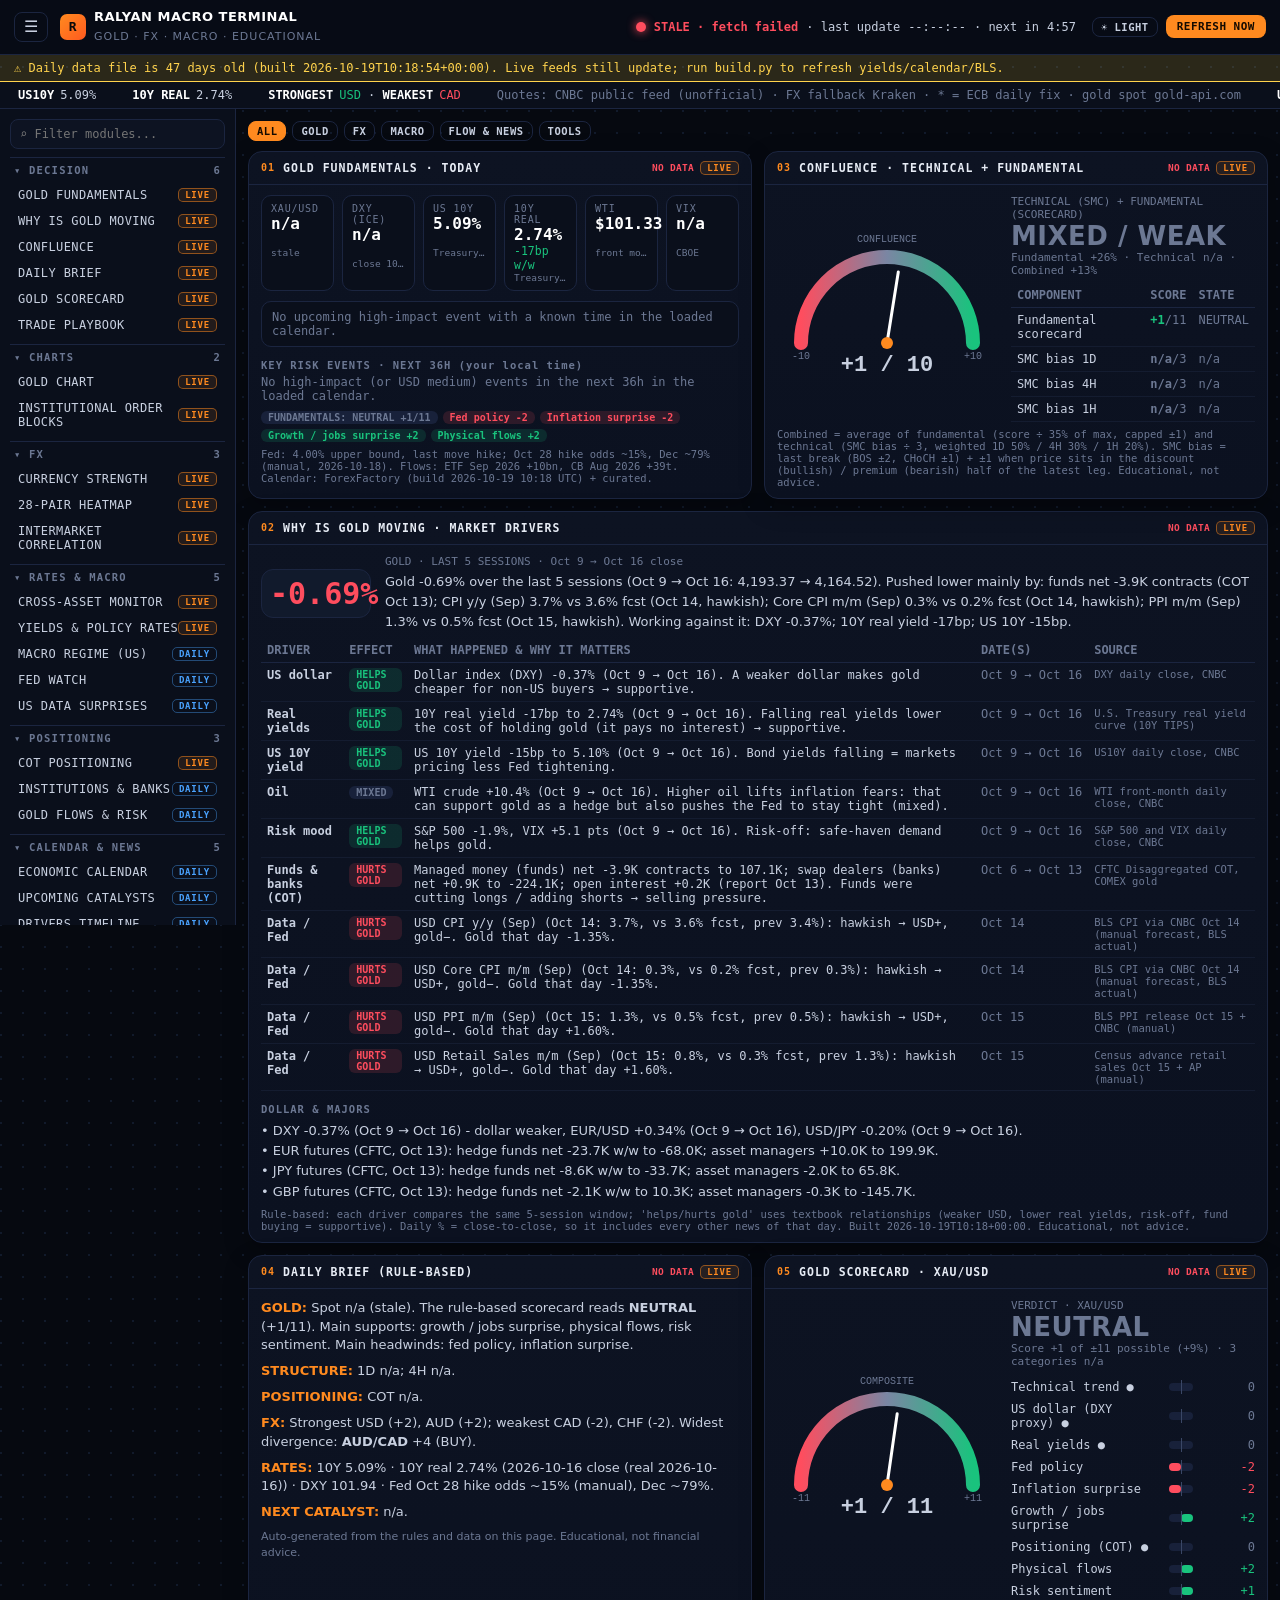
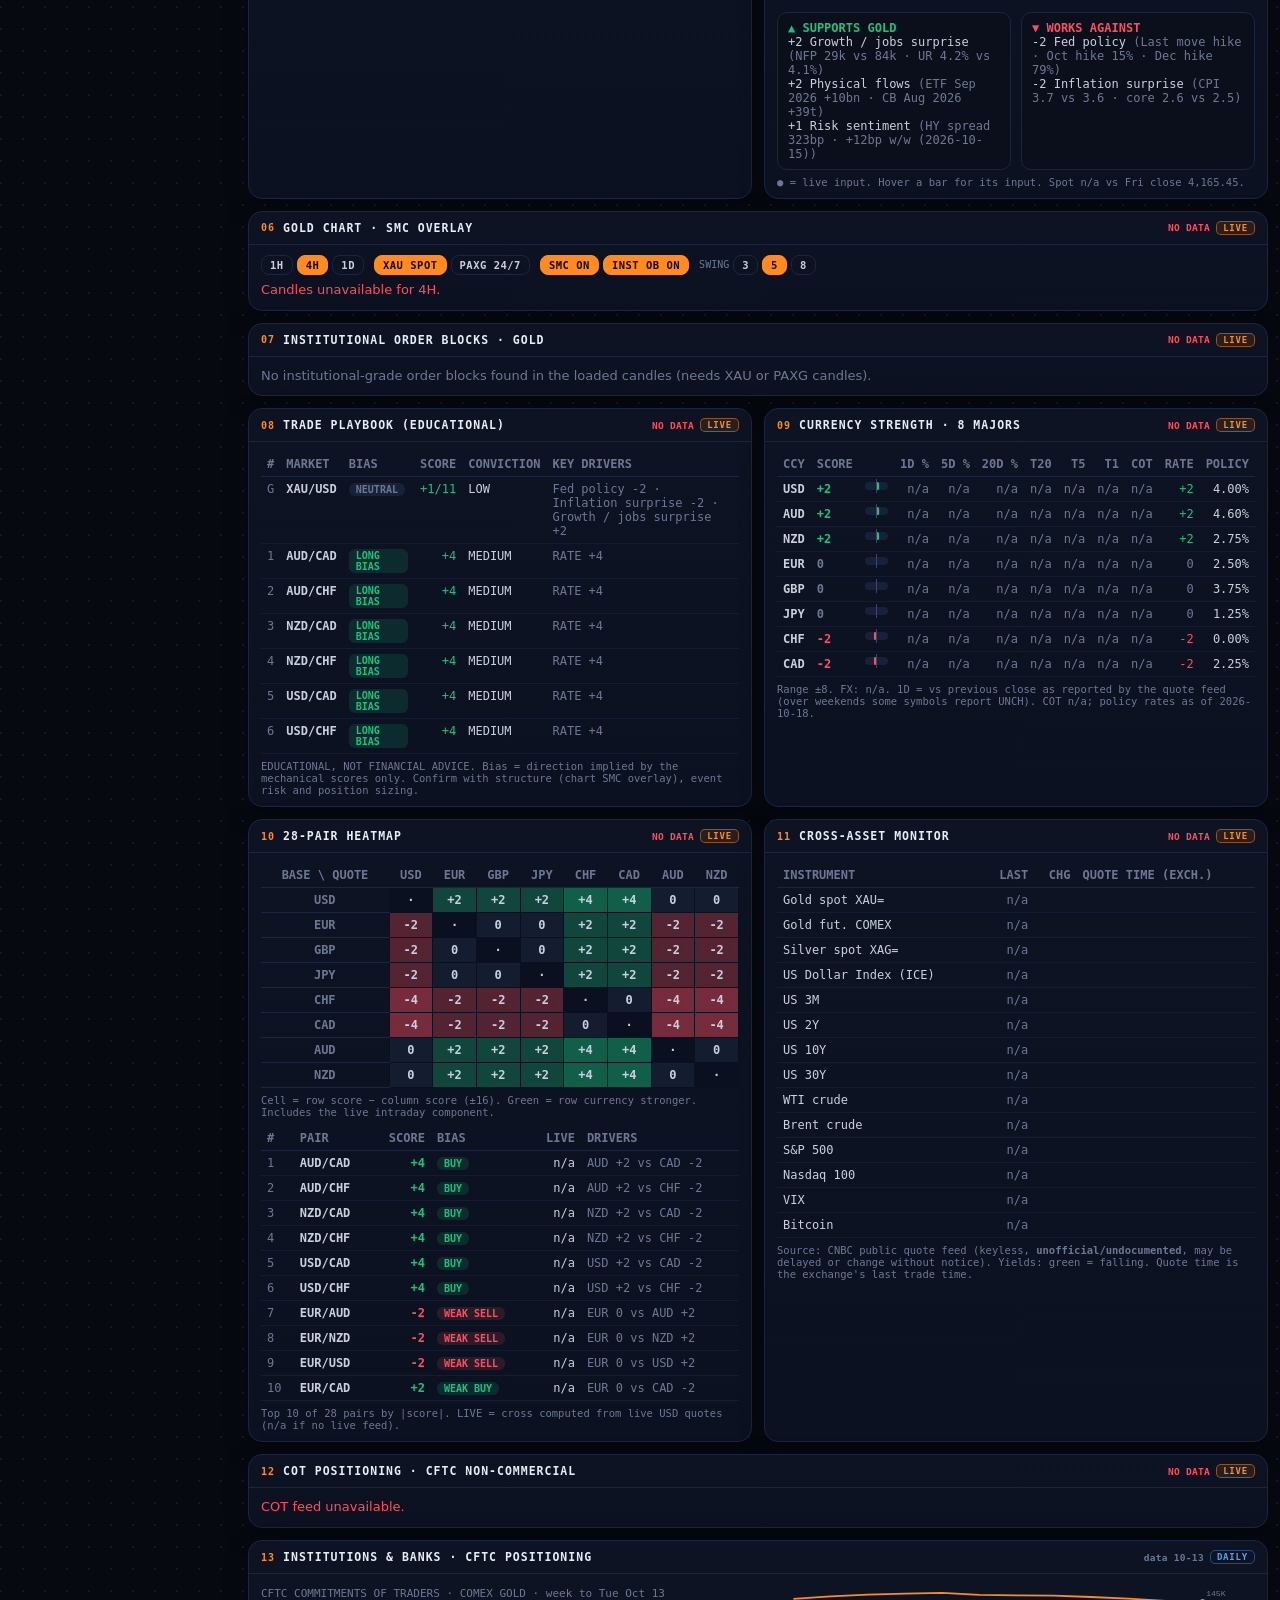
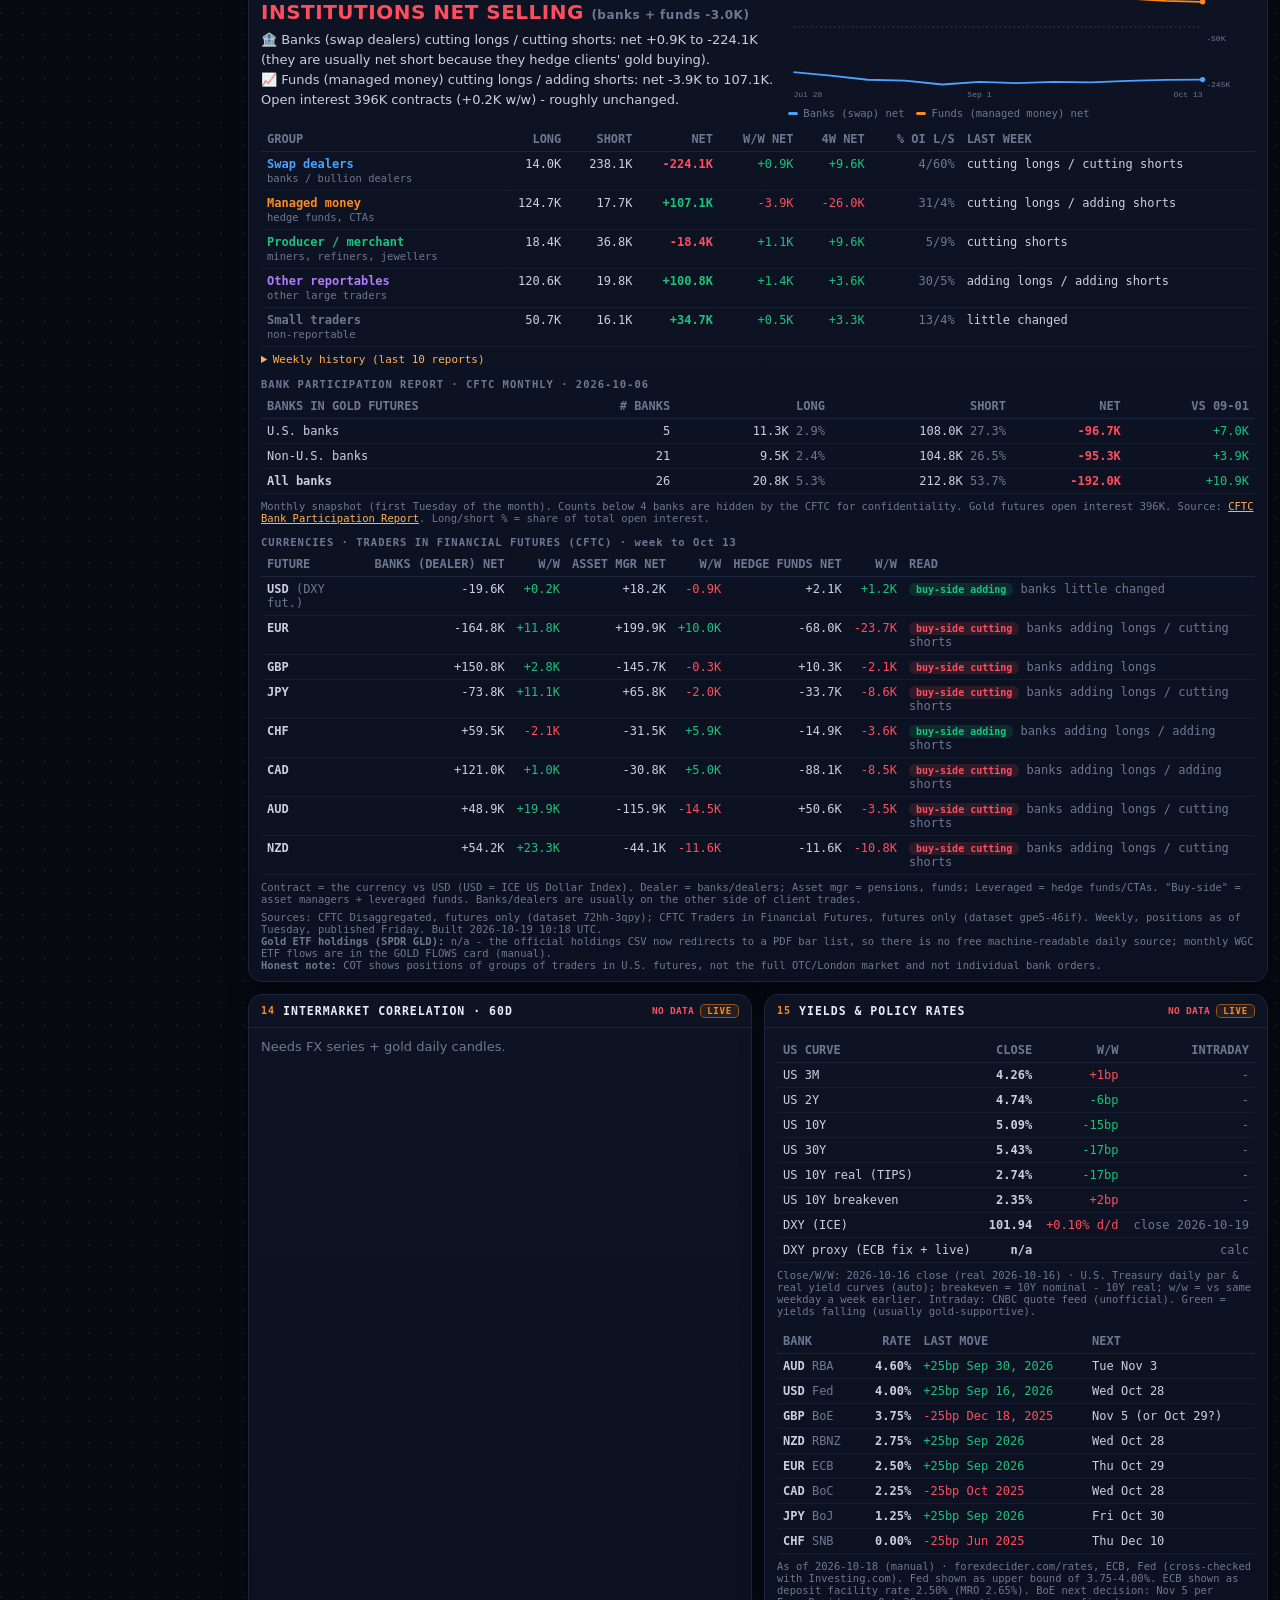
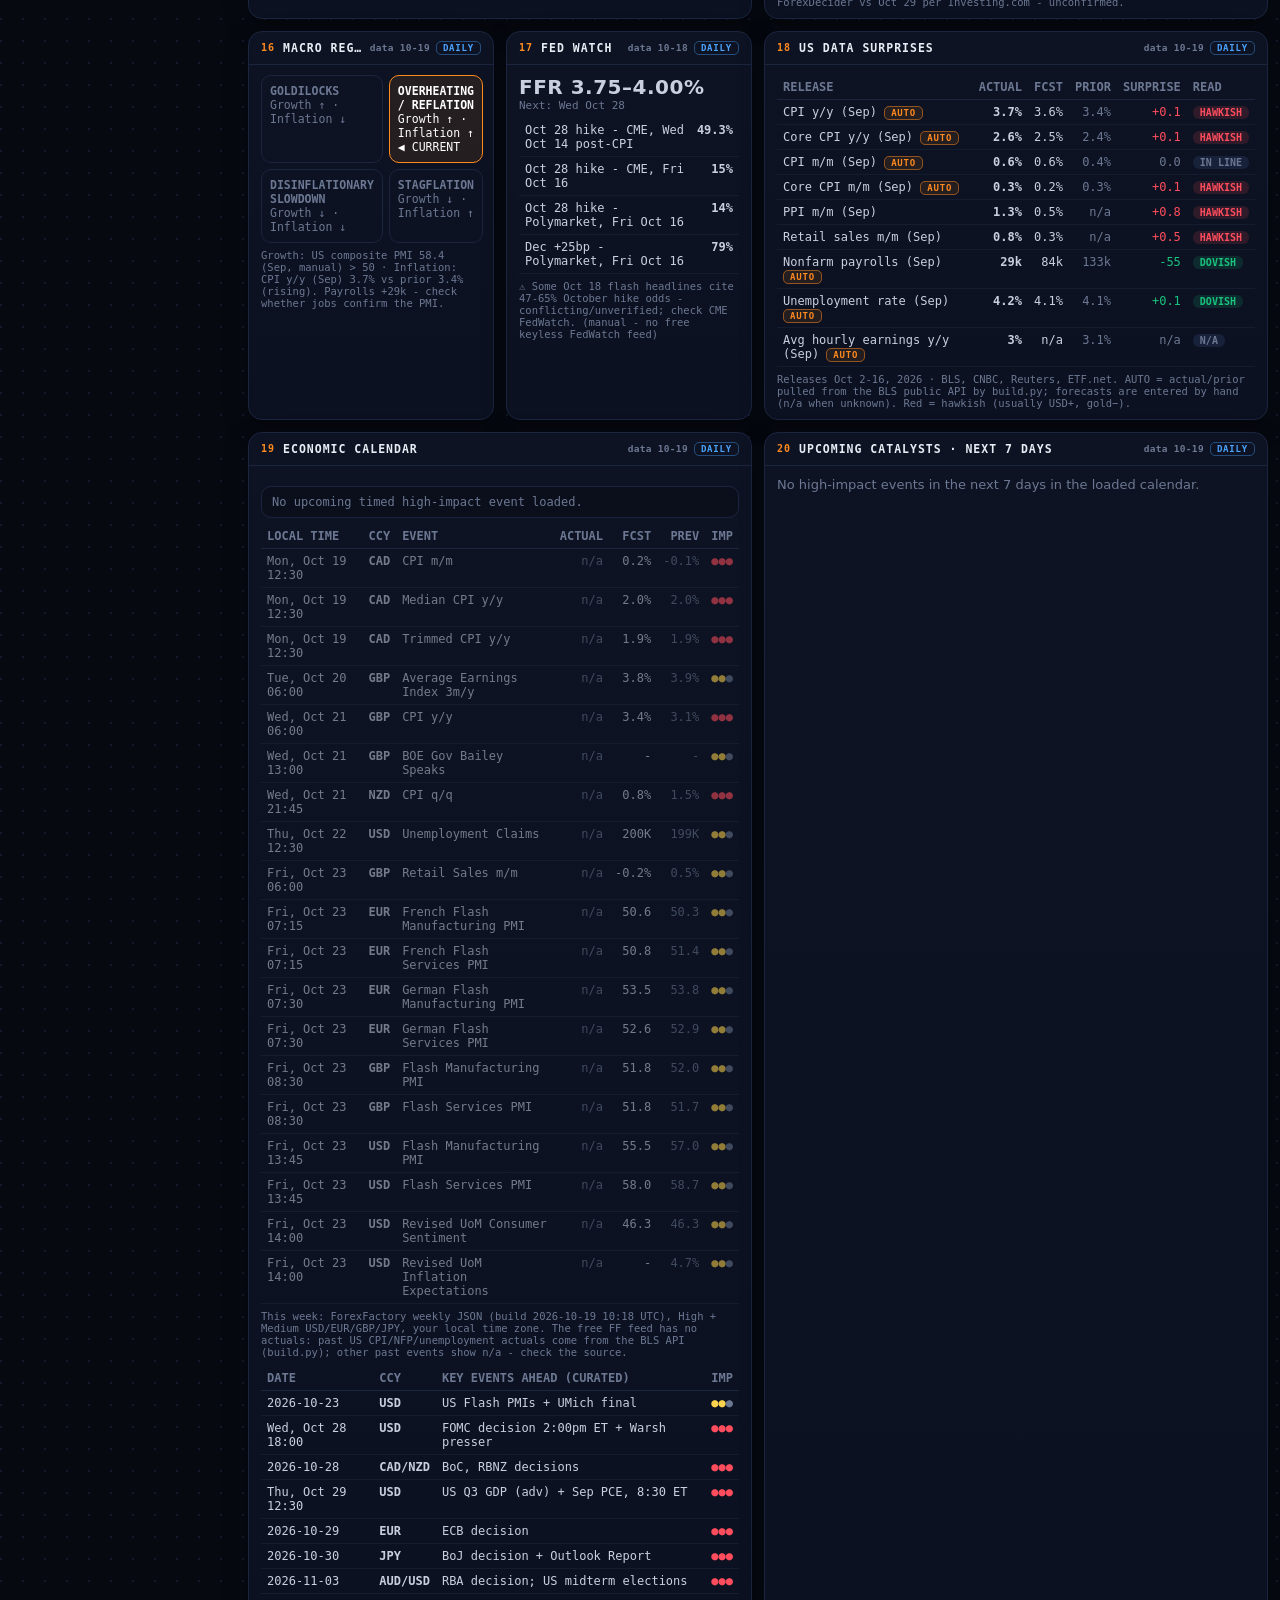
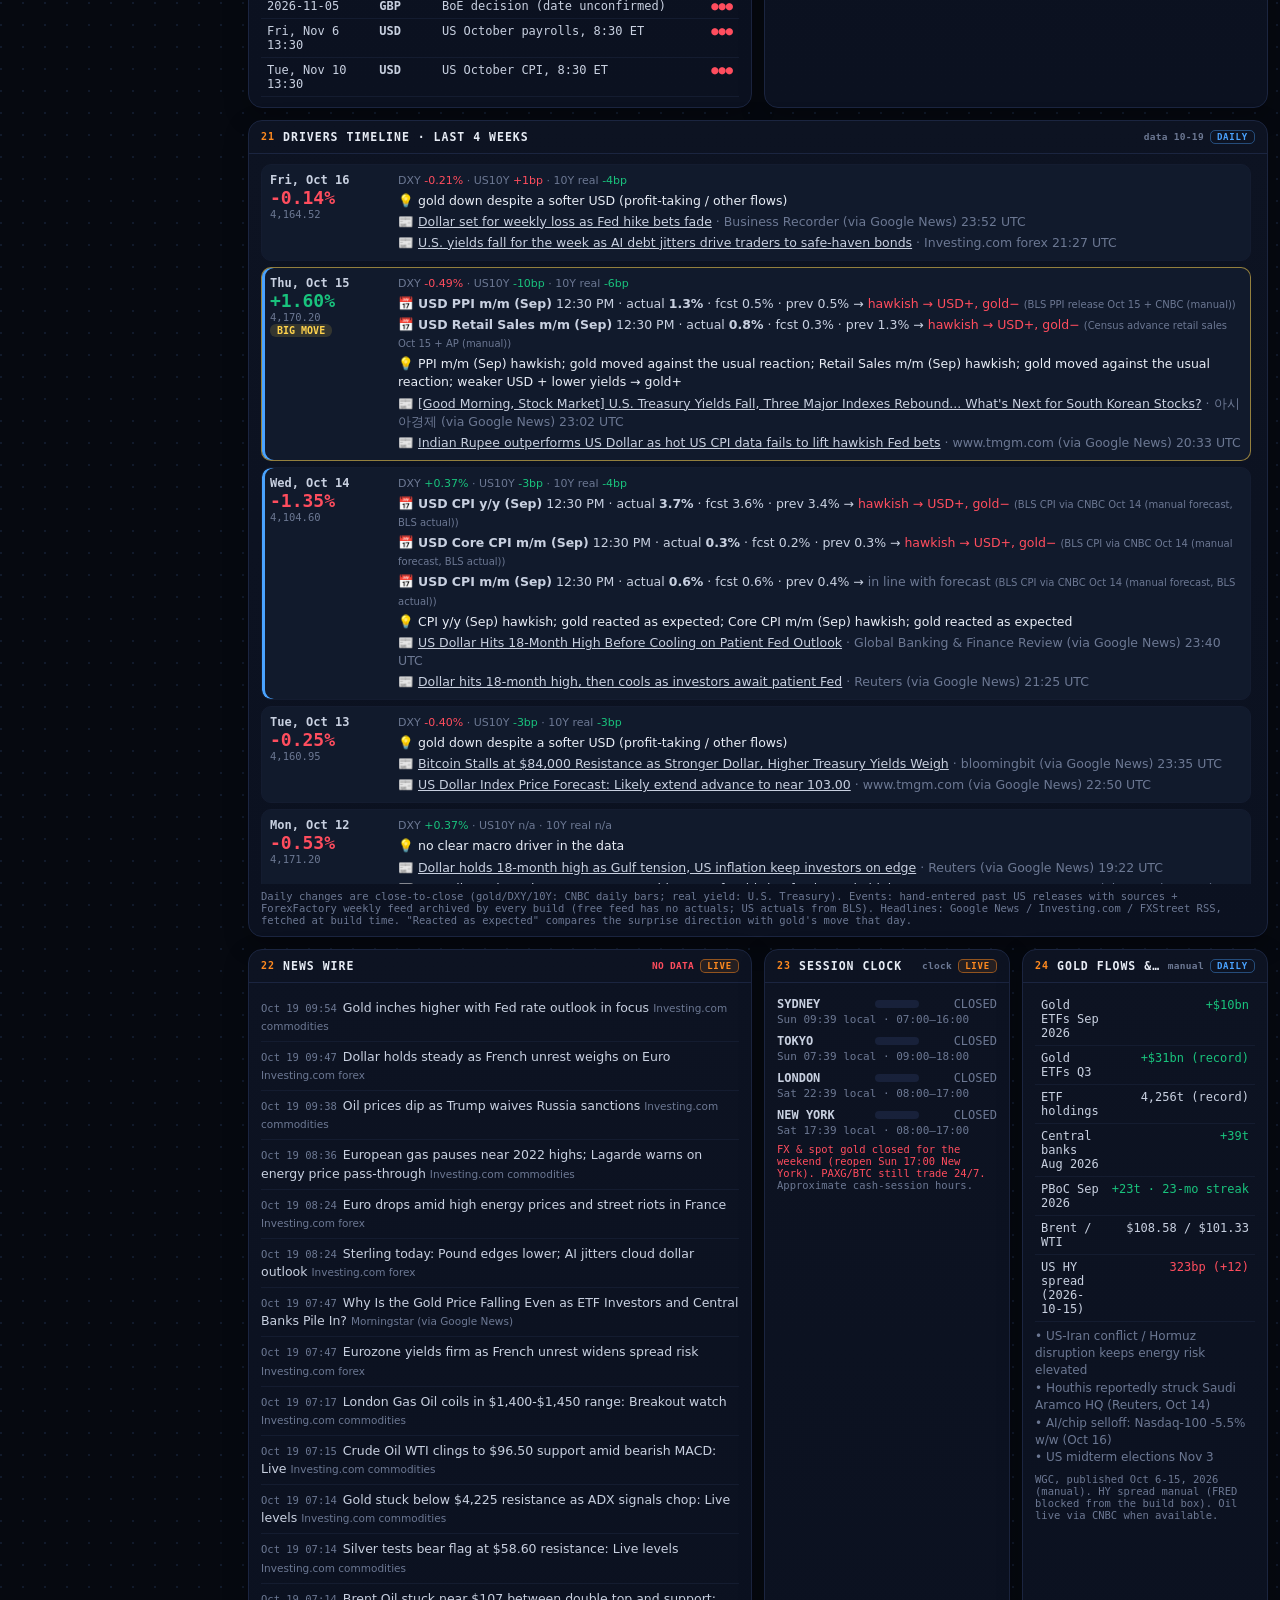
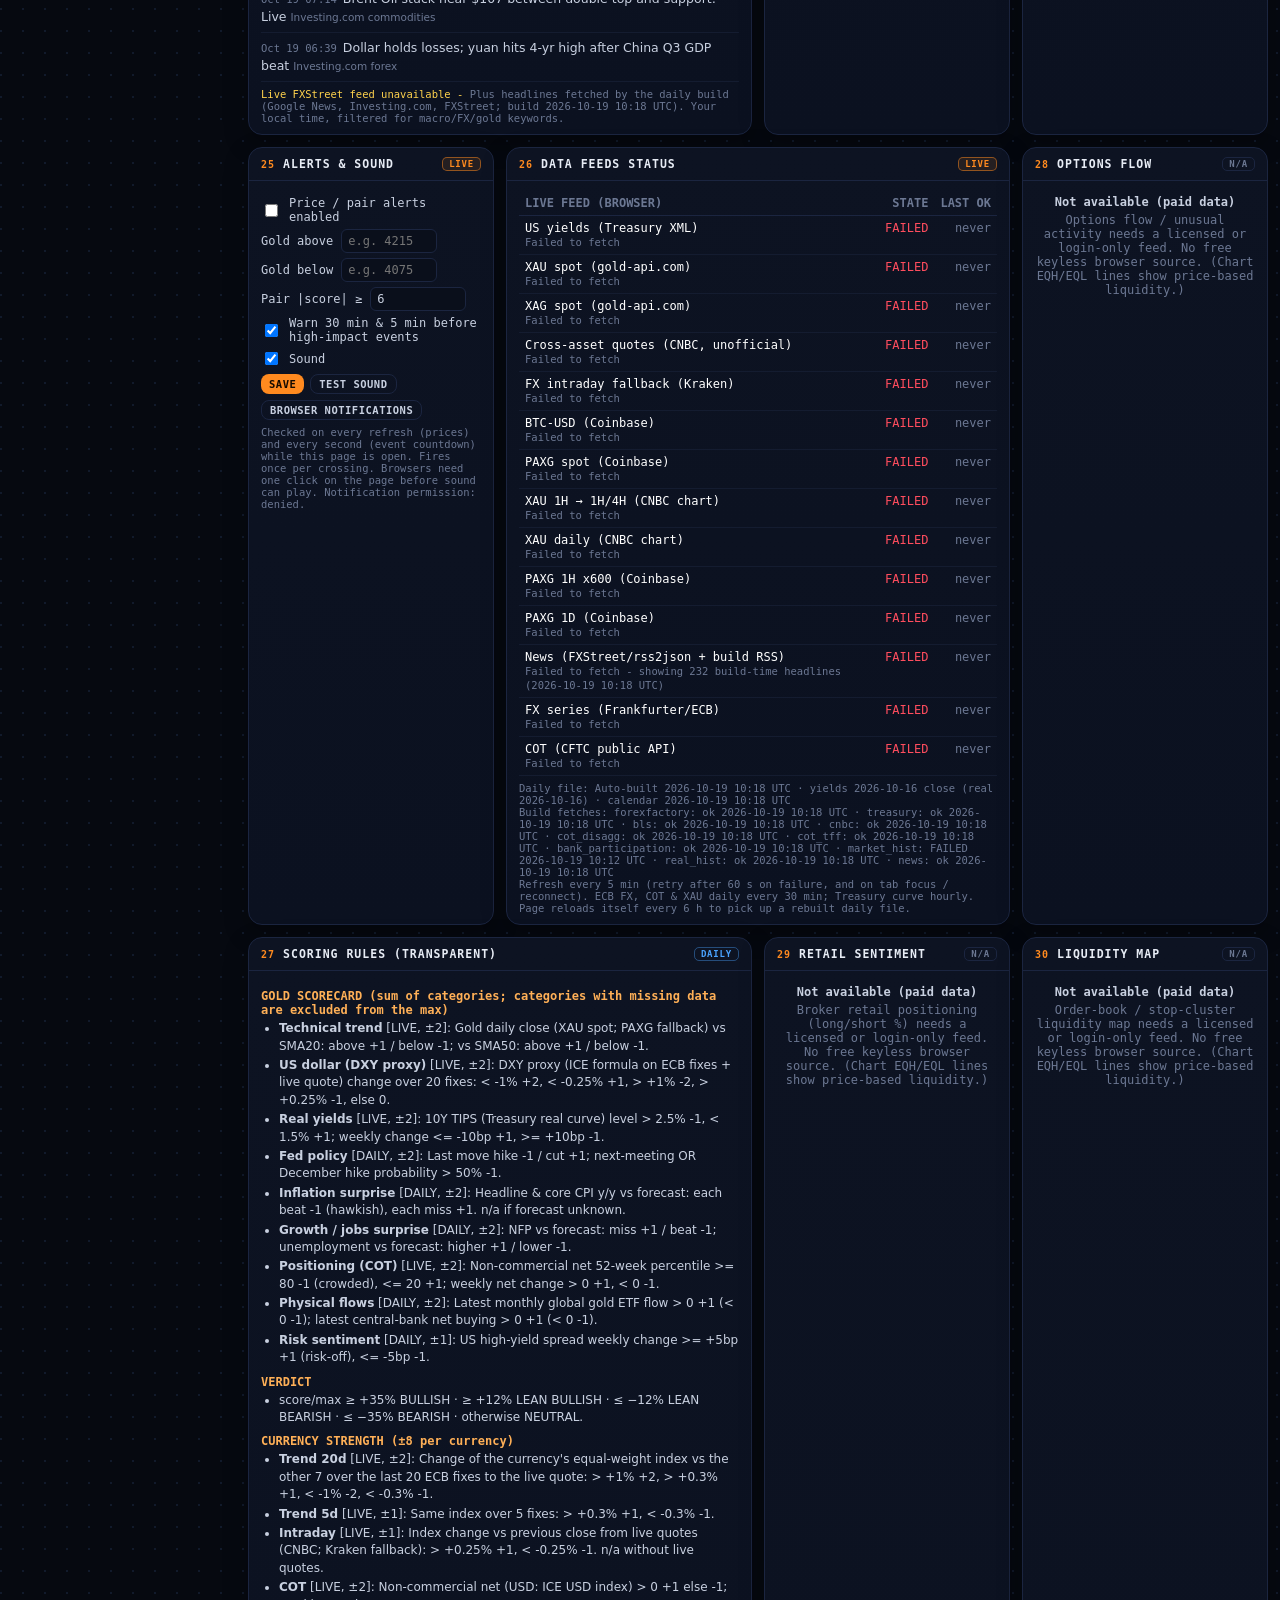
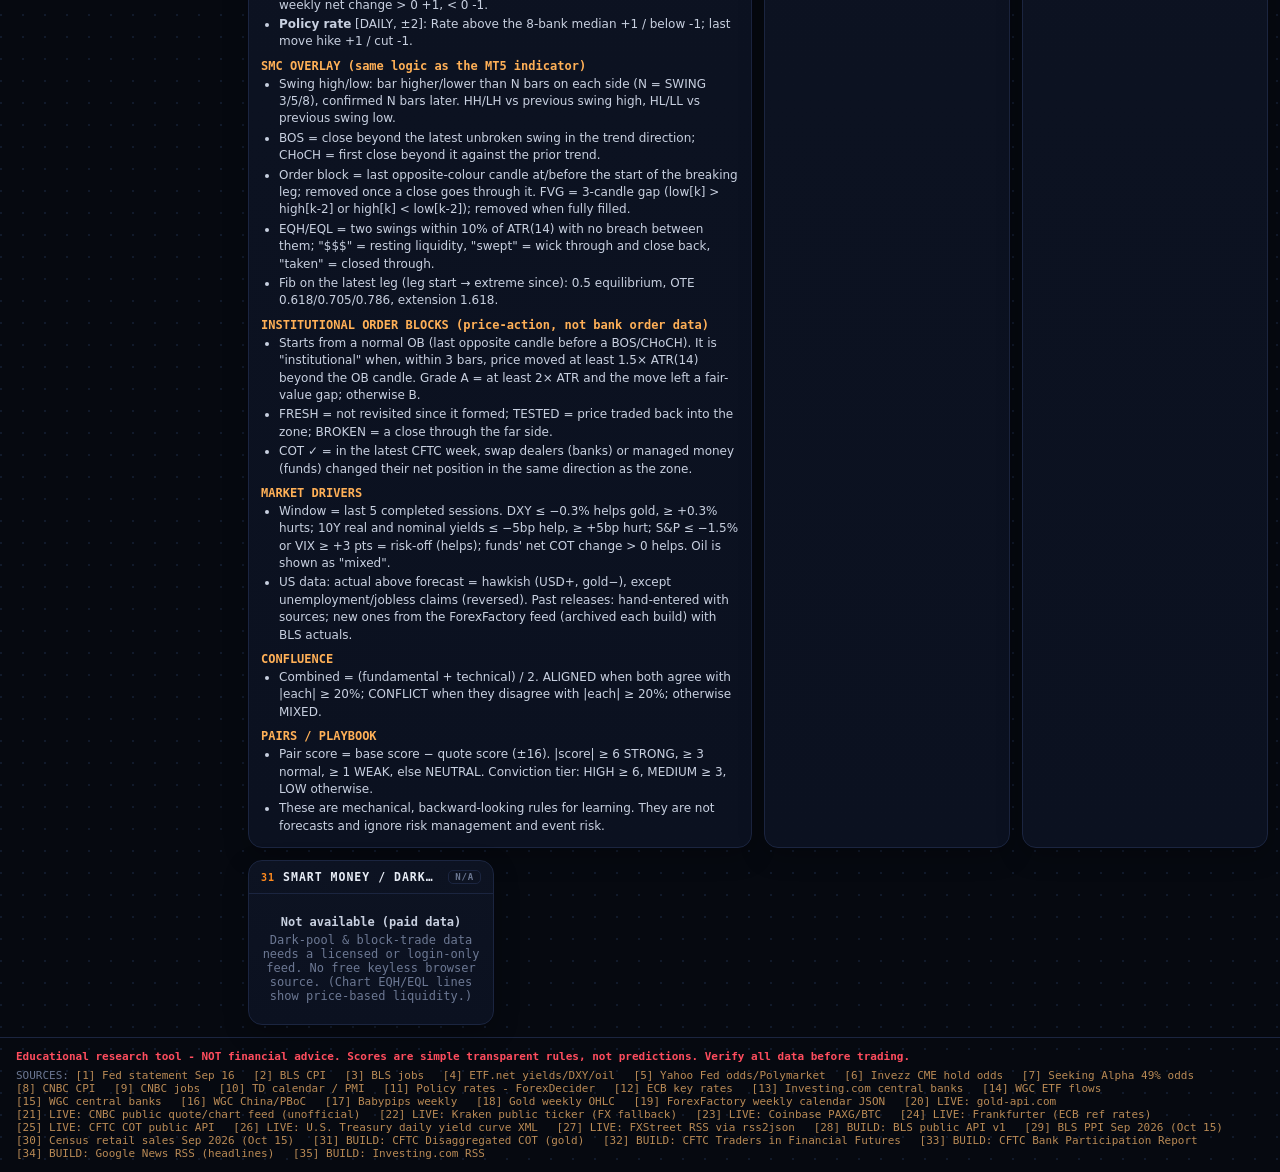
==== commit 0175ff8f: "daily data refresh 2026-10-19" ====
--- a/index.html
+++ b/index.html
@@ -133,7 +133,7 @@
   </main>
 </div>
 <footer><div class="disc" id="disc"></div><div id="srcs"></div></footer>
-<script>const DATA={"meta": {"name": "Ralyan Macro Terminal", "asof": "Auto-built 2026-10-19 10:12 UTC \u00b7 yields 2026-10-16 close (real 2026-10-16) \u00b7 calendar 2026-10-19 10:12 UTC", "disclaimer": "Educational research tool - NOT financial advice. Scores are simple transparent rules, not predictions. Verify all data before trading.", "built_at": "2026-10-19T10:12:05+00:00"}, "gold_static": {"fri_close": 4165.45, "week_high": 4215.14, "week_low": 4075.05, "ath": 5595.47, "ath_date": "2026-01-29", "levels": [["Resistance (analyst-cited)", "4,217-4,233"], ["Week high", "4,215.14"], ["Week low", "4,075.05"], ["Pivot (analyst-cited)", "4,000"]]}, "us_rates": {"asof": "2026-10-16 close (real 2026-10-16)", "source": "U.S. Treasury daily par & real yield curves (auto); breakeven = 10Y nominal - 10Y real; w/w = vs same weekday a week earlier", "rows": [{"name": "US 3M", "value": 4.26, "chg_bp": 1}, {"name": "US 2Y", "value": 4.74, "chg_bp": -6}, {"name": "US 10Y", "value": 5.09, "chg_bp": -15}, {"name": "US 30Y", "value": 5.43, "chg_bp": -17}, {"name": "US 10Y real (TIPS)", "value": 2.74, "chg_bp": -17}, {"name": "US 10Y breakeven", "value": 2.35, "chg_bp": 2}], "dxy_actual": {"value": 101.94, "chg_pct_d": 0.1, "asof": "2026-10-19", "source": "CNBC quote feed (unofficial)"}}, "policy": {"asof": "2026-10-18", "source": "forexdecider.com/rates, ECB, Fed (cross-checked with Investing.com)", "note": "Fed shown as upper bound of 3.75-4.00%. ECB shown as deposit facility rate 2.50% (MRO 2.65%). BoE next decision: Nov 5 per ForexDecider vs Oct 29 per Investing.com - unconfirmed.", "banks": [{"ccy": "USD", "bank": "Fed", "rate": 4.0, "last": "+25bp Sep 16, 2026", "last_dir": 1, "next": "Wed Oct 28"}, {"ccy": "EUR", "bank": "ECB", "rate": 2.5, "last": "+25bp Sep 2026", "last_dir": 1, "next": "Thu Oct 29"}, {"ccy": "GBP", "bank": "BoE", "rate": 3.75, "last": "-25bp Dec 18, 2025", "last_dir": -1, "next": "Nov 5 (or Oct 29?)"}, {"ccy": "JPY", "bank": "BoJ", "rate": 1.25, "last": "+25bp Sep 2026", "last_dir": 1, "next": "Fri Oct 30"}, {"ccy": "CHF", "bank": "SNB", "rate": 0.0, "last": "-25bp Jun 2025", "last_dir": -1, "next": "Thu Dec 10"}, {"ccy": "CAD", "bank": "BoC", "rate": 2.25, "last": "-25bp Oct 2025", "last_dir": -1, "next": "Wed Oct 28"}, {"ccy": "AUD", "bank": "RBA", "rate": 4.6, "last": "+25bp Sep 30, 2026", "last_dir": 1, "next": "Tue Nov 3"}, {"ccy": "NZD", "bank": "RBNZ", "rate": 2.75, "last": "+25bp Sep 2026", "last_dir": 1, "next": "Wed Oct 28"}]}, "fed": {"last_move_dir": 1, "odds": [{"label": "Oct 28 hike - CME, Wed Oct 14 post-CPI", "value": 49.3}, {"label": "Oct 28 hike - CME, Fri Oct 16", "value": 15}, {"label": "Oct 28 hike - Polymarket, Fri Oct 16", "value": 14}, {"label": "Dec +25bp - Polymarket, Fri Oct 16", "value": 79}], "next_hike_prob": 15, "dec_hike_prob": 79, "note": "Some Oct 18 flash headlines cite 47-65% October hike odds - conflicting/unverified; check CME FedWatch."}, "us_data": {"asof": "Releases Oct 2-16, 2026", "source": "BLS, CNBC, Reuters, ETF.net", "rows": [{"name": "CPI y/y (Sep)", "actual": 3.7, "forecast": 3.6, "prior": 3.4, "unit": "%", "hawk_if_higher": true, "src": "BLS API (auto)", "period": "2026-09"}, {"name": "Core CPI y/y (Sep)", "actual": 2.6, "forecast": 2.5, "prior": 2.4, "unit": "%", "hawk_if_higher": true, "src": "BLS API (auto)", "period": "2026-09"}, {"name": "CPI m/m (Sep)", "actual": 0.6, "forecast": 0.6, "prior": 0.4, "unit": "%", "hawk_if_higher": true, "src": "BLS API (auto)", "period": "2026-09"}, {"name": "Core CPI m/m (Sep)", "actual": 0.3, "forecast": 0.2, "prior": 0.3, "unit": "%", "hawk_if_higher": true, "src": "BLS API (auto)", "period": "2026-09"}, {"name": "PPI m/m (Sep)", "actual": 1.3, "forecast": 0.5, "prior": null, "unit": "%", "hawk_if_higher": true}, {"name": "Retail sales m/m (Sep)", "actual": 0.8, "forecast": 0.3, "prior": null, "unit": "%", "hawk_if_higher": true}, {"name": "Nonfarm payrolls (Sep)", "actual": 29, "forecast": 84, "prior": 133, "unit": "k", "hawk_if_higher": true, "src": "BLS API (auto)", "period": "2026-09"}, {"name": "Unemployment rate (Sep)", "actual": 4.2, "forecast": 4.1, "prior": 4.1, "unit": "%", "hawk_if_higher": false, "src": "BLS API (auto)", "period": "2026-09"}, {"name": "Avg hourly earnings y/y (Sep)", "actual": 3.0, "forecast": null, "prior": 3.1, "unit": "%", "hawk_if_higher": true, "src": "BLS API (auto)", "period": "2026-09"}], "pmi_composite": {"value": 58.4, "period": "Sep", "source": "S&P Global via TD Economics"}}, "flows": {"asof": "WGC, published Oct 6-15, 2026", "etf_month_usd_bn": 10, "etf_month": "Sep 2026", "etf_q3_usd_bn": 31, "etf_holdings_t": 4256, "cb_net_t": 39, "cb_month": "Aug 2026", "pboc_t": 23, "pboc_month": "Sep 2026", "pboc_streak_m": 23}, "risk": {"hy_spread_bp": 323, "hy_chg_bp": 12, "asof": "2026-10-15", "brent": 108.57, "wti": 101.28, "oil_asof": "2026-10-19 (CNBC, front-month futures)", "headlines": ["US-Iran conflict / Hormuz disruption keeps energy risk elevated", "Houthis reportedly struck Saudi Aramco HQ (Reuters, Oct 14)", "AI/chip selloff: Nasdaq-100 -5.5% w/w (Oct 16)", "US midterm elections Nov 3"]}, "curated_calendar": [{"date": "2026-10-23", "ev": "US Flash PMIs + UMich final", "ccy": "USD", "imp": "Medium"}, {"date": "2026-10-28", "ev": "FOMC decision 2:00pm ET + Warsh presser", "ccy": "USD", "imp": "High", "at": "2026-10-28T14:00:00-04:00"}, {"date": "2026-10-28", "ev": "BoC, RBNZ decisions", "ccy": "CAD/NZD", "imp": "High"}, {"date": "2026-10-29", "ev": "US Q3 GDP (adv) + Sep PCE, 8:30 ET", "ccy": "USD", "imp": "High", "at": "2026-10-29T08:30:00-04:00"}, {"date": "2026-10-29", "ev": "ECB decision", "ccy": "EUR", "imp": "High"}, {"date": "2026-10-30", "ev": "BoJ decision + Outlook Report", "ccy": "JPY", "imp": "High"}, {"date": "2026-11-03", "ev": "RBA decision; US midterm elections", "ccy": "AUD/USD", "imp": "High"}, {"date": "2026-11-05", "ev": "BoE decision (date unconfirmed)", "ccy": "GBP", "imp": "High"}, {"date": "2026-11-06", "ev": "US October payrolls, 8:30 ET", "ccy": "USD", "imp": "High", "at": "2026-11-06T08:30:00-05:00"}, {"date": "2026-11-10", "ev": "US October CPI, 8:30 ET", "ccy": "USD", "imp": "High", "at": "2026-11-10T08:30:00-05:00"}], "ff_calendar": {"fetched_at": "2026-10-19 10:12 UTC", "source": "https://nfs.faireconomy.media/ff_calendar_thisweek.json", "events": [{"title": "IMF Meetings", "country": "All", "date": "2026-10-18T10:15:00-04:00", "impact": "Low", "forecast": "", "previous": ""}, {"title": "BusinessNZ Services Index", "country": "NZD", "date": "2026-10-18T17:30:00-04:00", "impact": "Low", "forecast": "", "previous": "51.2"}, {"title": "Trade Balance", "country": "NZD", "date": "2026-10-18T17:45:00-04:00", "impact": "Low", "forecast": "-775M", "previous": "-1349M"}, {"title": "Rightmove HPI m/m", "country": "GBP", "date": "2026-10-18T19:01:00-04:00", "impact": "Low", "forecast": "", "previous": "0.7%"}, {"title": "RBA Assist Gov Kent Speaks", "country": "AUD", "date": "2026-10-18T19:05:00-04:00", "impact": "Low", "forecast": "", "previous": ""}, {"title": "New Home Prices m/m", "country": "CNY", "date": "2026-10-18T21:30:00-04:00", "impact": "Low", "forecast": "", "previous": "-0.17%"}, {"title": "Fixed Asset Investment ytd/y", "country": "CNY", "date": "2026-10-18T22:00:00-04:00", "impact": "Low", "forecast": "-7.3%", "previous": "-7.2%"}, {"title": "GDP q/y", "country": "CNY", "date": "2026-10-18T22:00:00-04:00", "impact": "Low", "forecast": "4.4%", "previous": "4.3%"}, {"title": "Industrial Production y/y", "country": "CNY", "date": "2026-10-18T22:00:00-04:00", "impact": "Low", "forecast": "5.4%", "previous": "5.2%"}, {"title": "NBS Press Conference", "country": "CNY", "date": "2026-10-18T22:00:00-04:00", "impact": "Low", "forecast": "", "previous": ""}, {"title": "Retail Sales y/y", "country": "CNY", "date": "2026-10-18T22:00:00-04:00", "impact": "Low", "forecast": "0.5%", "previous": "0.4%"}, {"title": "Unemployment Rate", "country": "CNY", "date": "2026-10-18T22:00:00-04:00", "impact": "Low", "forecast": "5.3%", "previous": "5.3%"}, {"title": "Tertiary Industry Activity m/m", "country": "JPY", "date": "2026-10-19T00:30:00-04:00", "impact": "Low", "forecast": "-0.3%", "previous": "0.4%"}, {"title": "CPI m/m", "country": "CAD", "date": "2026-10-19T08:30:00-04:00", "impact": "High", "forecast": "0.2%", "previous": "-0.1%"}, {"title": "Median CPI y/y", "country": "CAD", "date": "2026-10-19T08:30:00-04:00", "impact": "High", "forecast": "2.0%", "previous": "2.0%"}, {"title": "Trimmed CPI y/y", "country": "CAD", "date": "2026-10-19T08:30:00-04:00", "impact": "High", "forecast": "1.9%", "previous": "1.9%"}, {"title": "Common CPI y/y", "country": "CAD", "date": "2026-10-19T08:30:00-04:00", "impact": "Medium", "forecast": "2.6%", "previous": "2.6%"}, {"title": "Core CPI m/m", "country": "CAD", "date": "2026-10-19T08:30:00-04:00", "impact": "Low", "forecast": "", "previous": "0.1%"}, {"title": "NAHB Housing Market Index", "country": "USD", "date": "2026-10-19T10:00:00-04:00", "impact": "Low", "forecast": "31", "previous": "32"}, {"title": "BOC Business Outlook Survey", "country": "CAD", "date": "2026-10-19T11:30:00-04:00", "impact": "Low", "forecast": "", "previous": ""}, {"title": "1-y Loan Prime Rate", "country": "CNY", "date": "2026-10-19T21:00:00-04:00", "impact": "Low", "forecast": "3.00%", "previous": "3.00%"}, {"title": "5-y Loan Prime Rate", "country": "CNY", "date": "2026-10-19T21:00:00-04:00", "impact": "Low", "forecast": "3.50%", "previous": "3.50%"}, {"title": "German PPI m/m", "country": "EUR", "date": "2026-10-20T02:00:00-04:00", "impact": "Low", "forecast": "1.5%", "previous": "1.1%"}, {"title": "Average Earnings Index 3m/y", "country": "GBP", "date": "2026-10-20T02:00:00-04:00", "impact": "Medium", "forecast": "3.8%", "previous": "3.9%"}, {"title": "Claimant Count Change", "country": "GBP", "date": "2026-10-20T02:00:00-04:00", "impact": "Low", "forecast": "19.4K", "previous": "27.8K"}, {"title": "Unemployment Rate", "country": "GBP", "date": "2026-10-20T02:00:00-04:00", "impact": "Low", "forecast": "4.9%", "previous": "4.9%"}, {"title": "Current Account", "country": "EUR", "date": "2026-10-20T04:00:00-04:00", "impact": "Low", "forecast": "29.2B", "previous": "27.6B"}, {"title": "German ZEW Economic Sentiment", "country": "EUR", "date": "2026-10-20T05:00:00-04:00", "impact": "Low", "forecast": "30.2", "previous": "34.7"}, {"title": "ZEW Economic Sentiment", "country": "EUR", "date": "2026-10-20T05:00:00-04:00", "impact": "Low", "forecast": "23.6", "previous": "25.8"}, {"title": "Foreign Direct Investment ytd/y", "country": "CNY", "date": "2026-10-20T05:10:00-04:00", "impact": "Low", "forecast": "", "previous": "-5.3%"}, {"title": "10-y Bond Auction", "country": "GBP", "date": "2026-10-20T05:33:00-04:00", "impact": "Low", "forecast": "", "previous": "5.38|3.3"}, {"title": "ADP Weekly Employment Change", "country": "USD", "date": "2026-10-20T08:15:00-04:00", "impact": "Low", "forecast": "", "previous": "24.8K"}, {"title": "Building Permits", "country": "USD", "date": "2026-10-20T08:30:00-04:00", "impact": "Low", "forecast": "1.39M", "previous": "1.39M"}, {"title": "Housing Starts", "country": "USD", "date": "2026-10-20T08:30:00-04:00", "impact": "Low", "forecast": "1.30M", "previous": "1.28M"}, {"title": "Pending Home Sales m/m", "country": "USD", "date": "2026-10-20T10:00:00-04:00", "impact": "Low", "forecast": "-0.4%", "previous": "0.3%"}, {"title": "GDT Price Index", "country": "NZD", "date": "2026-10-20T10:50:00-04:00", "impact": "Low", "forecast": "", "previous": "1.2%"}, {"title": "MPC Member Greene Speaks", "country": "GBP", "date": "2026-10-20T13:00:00-04:00", "impact": "Low", "forecast": "", "previous": ""}, {"title": "API Weekly Statistical Bulletin", "country": "USD", "date": "2026-10-20T16:30:00-04:00", "impact": "Low", "forecast": "", "previous": ""}, {"title": "RBA Deputy Gov Hauser Speaks", "country": "AUD", "date": "2026-10-20T18:30:00-04:00", "impact": "Low", "forecast": "", "previous": ""}, {"title": "Trade Balance", "country": "JPY", "date": "2026-10-20T19:50:00-04:00", "impact": "Low", "forecast": "-0.21T", "previous": "-0.84T"}, {"title": "Credit Card Spending y/y", "country": "NZD", "date": "2026-10-20T22:00:00-04:00", "impact": "Low", "forecast": "", "previous": "3.5%"}, {"title": "CPI y/y", "country": "GBP", "date": "2026-10-21T02:00:00-04:00", "impact": "High", "forecast": "3.4%", "previous": "3.1%"}, {"title": "Core CPI y/y", "country": "GBP", "date": "2026-10-21T02:00:00-04:00", "impact": "Low", "forecast": "2.8%", "previous": "2.6%"}, {"title": "PPI Input m/m", "country": "GBP", "date": "2026-10-21T02:00:00-04:00", "impact": "Low", "forecast": "1.3%", "previous": "0.3%"}, {"title": "PPI Output m/m", "country": "GBP", "date": "2026-10-21T02:00:00-04:00", "impact": "Low", "forecast": "0.7%", "previous": "0.7%"}, {"title": "Public Sector Net Borrowing", "country": "GBP", "date": "2026-10-21T02:00:00-04:00", "impact": "Low", "forecast": "23.9B", "previous": "18.3B"}, {"title": "RPI y/y", "country": "GBP", "date": "2026-10-21T02:00:00-04:00", "impact": "Low", "forecast": "3.9%", "previous": "3.4%"}, {"title": "German Buba President Nagel Speaks", "country": "EUR", "date": "2026-10-21T03:15:00-04:00", "impact": "Low", "forecast": "", "previous": ""}, {"title": "HPI y/y", "country": "GBP", "date": "2026-10-21T04:30:00-04:00", "impact": "Low", "forecast": "1.7%", "previous": "1.4%"}, {"title": "German Buba Monthly Report", "country": "EUR", "date": "2026-10-21T06:00:00-04:00", "impact": "Low", "forecast": "", "previous": ""}, {"title": "BOE Gov Bailey Speaks", "country": "GBP", "date": "2026-10-21T09:00:00-04:00", "impact": "Medium", "forecast": "", "previous": ""}, {"title": "Crude Oil Inventories", "country": "USD", "date": "2026-10-21T10:30:00-04:00", "impact": "Low", "forecast": "", "previous": "-8.6M"}, {"title": "CPI q/q", "country": "NZD", "date": "2026-10-21T17:45:00-04:00", "impact": "High", "forecast": "0.8%", "previous": "1.5%"}, {"title": "Summary of Monetary Policy Discussions", "country": "CHF", "date": "2026-10-22T03:30:00-04:00", "impact": "Low", "forecast": "", "previous": ""}, {"title": "CBI Industrial Order Expectations", "country": "GBP", "date": "2026-10-22T06:00:00-04:00", "impact": "Low", "forecast": "-20", "previous": "-9"}, {"title": "IPPI m/m", "country": "CAD", "date": "2026-10-22T08:30:00-04:00", "impact": "Low", "forecast": "0.7%", "previous": "1.3%"}, {"title": "NHPI m/m", "country": "CAD", "date": "2026-10-22T08:30:00-04:00", "impact": "Low", "forecast": "-0.1%", "previous": "-0.1%"}, {"title": "RMPI m/m", "country": "CAD", "date": "2026-10-22T08:30:00-04:00", "impact": "Low", "forecast": "0.1%", "previous": "3.1%"}, {"title": "Unemployment Claims", "country": "USD", "date": "2026-10-22T08:30:00-04:00", "impact": "Medium", "forecast": "200K", "previous": "199K"}, {"title": "Consumer Confidence", "country": "EUR", "date": "2026-10-22T10:00:00-04:00", "impact": "Low", "forecast": "-17", "previous": "-17"}, {"title": "CB Leading Index m/m", "country": "USD", "date": "2026-10-22T10:00:00-04:00", "impact": "Low", "forecast": "-0.2%", "previous": "-0.1%"}, {"title": "Natural Gas Storage", "country": "USD", "date": "2026-10-22T10:30:00-04:00", "impact": "Low", "forecast": "", "previous": "67B"}, {"title": "Flash Manufacturing PMI", "country": "AUD", "date": "2026-10-22T18:00:00-04:00", "impact": "Low", "forecast": "", "previous": "49.3"}, {"title": "Flash Services PMI", "country": "AUD", "date": "2026-10-22T18:00:00-04:00", "impact": "Low", "forecast": "", "previous": "51.4"}, {"title": "GfK Consumer Confidence", "country": "GBP", "date": "2026-10-22T19:01:00-04:00", "impact": "Low", "forecast": "-14", "previous": "-13"}, {"title": "National Core CPI y/y", "country": "JPY", "date": "2026-10-22T19:30:00-04:00", "impact": "Low", "forecast": "2.1%", "previous": "1.7%"}, {"title": "Flash Manufacturing PMI", "country": "JPY", "date": "2026-10-22T20:30:00-04:00", "impact": "Low", "forecast": "54.5", "previous": "54.1"}, {"title": "Retail Sales m/m", "country": "GBP", "date": "2026-10-23T02:00:00-04:00", "impact": "Medium", "forecast": "-0.2%", "previous": "0.5%"}, {"title": "French Flash Manufacturing PMI", "country": "EUR", "date": "2026-10-23T03:15:00-04:00", "impact": "Medium", "forecast": "50.6", "previous": "50.3"}, {"title": "French Flash Services PMI", "country": "EUR", "date": "2026-10-23T03:15:00-04:00", "impact": "Medium", "forecast": "50.8", "previous": "51.4"}, {"title": "German Flash Manufacturing PMI", "country": "EUR", "date": "2026-10-23T03:30:00-04:00", "impact": "Medium", "forecast": "53.5", "previous": "53.8"}, {"title": "German Flash Services PMI", "country": "EUR", "date": "2026-10-23T03:30:00-04:00", "impact": "Medium", "forecast": "52.6", "previous": "52.9"}, {"title": "Flash Manufacturing PMI", "country": "EUR", "date": "2026-10-23T04:00:00-04:00", "impact": "Low", "forecast": "52.7", "previous": "52.7"}, {"title": "Flash Services PMI", "country": "EUR", "date": "2026-10-23T04:00:00-04:00", "impact": "Low", "forecast": "52.6", "previous": "53.0"}, {"title": "Flash Manufacturing PMI", "country": "GBP", "date": "2026-10-23T04:30:00-04:00", "impact": "Medium", "forecast": "51.8", "previous": "52.0"}, {"title": "Flash Services PMI", "country": "GBP", "date": "2026-10-23T04:30:00-04:00", "impact": "Medium", "forecast": "51.8", "previous": "51.7"}, {"title": "Core Retail Sales m/m", "country": "CAD", "date": "2026-10-23T08:30:00-04:00", "impact": "Low", "forecast": "1.1%", "previous": "-0.7%"}, {"title": "Retail Sales m/m", "country": "CAD", "date": "2026-10-23T08:30:00-04:00", "impact": "Low", "forecast": "1.3%", "previous": "-0.7%"}, {"title": "Belgian NBB Business Climate", "country": "EUR", "date": "2026-10-23T09:00:00-04:00", "impact": "Low", "forecast": "-11.5", "previous": "-12.1"}, {"title": "Flash Manufacturing PMI", "country": "USD", "date": "2026-10-23T09:45:00-04:00", "impact": "Medium", "forecast": "55.5", "previous": "57.0"}, {"title": "Flash Services PMI", "country": "USD", "date": "2026-10-23T09:45:00-04:00", "impact": "Medium", "forecast": "58.0", "previous": "58.7"}, {"title": "Revised UoM Consumer Sentiment", "country": "USD", "date": "2026-10-23T10:00:00-04:00", "impact": "Medium", "forecast": "46.3", "previous": "46.3"}, {"title": "Revised UoM Inflation Expectations", "country": "USD", "date": "2026-10-23T10:00:00-04:00", "impact": "Medium", "forecast": "", "previous": "4.7%"}, {"title": "Daylight Saving Time Shift", "country": "CHF", "date": "2026-10-24T21:00:00-04:00", "impact": "Holiday", "forecast": "", "previous": ""}, {"title": "Daylight Saving Time Shift", "country": "EUR", "date": "2026-10-24T21:00:00-04:00", "impact": "Holiday", "forecast": "", "previous": ""}, {"title": "Daylight Saving Time Shift", "country": "GBP", "date": "2026-10-24T21:00:00-04:00", "impact": "Holiday", "forecast": "", "previous": ""}]}, "live_sources": {"gold": "https://api.gold-api.com/price/XAU", "silver": "https://api.gold-api.com/price/XAG", "paxg_spot": "https://api.coinbase.com/v2/prices/PAXG-USD/spot", "paxg_candles": "https://api.exchange.coinbase.com/products/PAXG-USD/candles", "fx_series": "https://api.frankfurter.dev/v1/", "fx_fallback": "https://open.er-api.com/v6/latest/USD", "cot": "https://publicreporting.cftc.gov/resource/6dca-aqww.json", "news": "https://api.rss2json.com/v1/api.json?rss_url=https%3A%2F%2Fwww.fxstreet.com%2Frss%2Fnews", "cnbc_quote": "https://quote.cnbc.com/quote-html-webservice/restQuote/symbolType/symbol", "cnbc_chart": "https://ts-api.cnbc.com/harmony/app/charts/", "kraken": "https://api.kraken.com/0/public/Ticker", "btc": "https://api.exchange.coinbase.com/products/BTC-USD/ticker", "treasury": "https://home.treasury.gov/resource-center/data-chart-center/interest-rates/pages/xml"}, "sources": [["Fed statement Sep 16", "https://www.federalreserve.gov/newsevents/pressreleases/monetary20260916a.htm"], ["BLS CPI", "https://www.bls.gov/news.release/cpi.nr0.htm"], ["BLS jobs", "https://www.bls.gov/news.release/empsit.nr0.htm"], ["ETF.net yields/DXY/oil", "https://etf.net/news/10-year-yield-falls-despite-inflation-2026-10-17"], ["Yahoo Fed odds/Polymarket", "https://finance.yahoo.com/economy/policy/articles/october-rate-hike-odds-collapse-131124137.html"], ["Invezz CME hold odds", "https://invezz.com/news/2026/10/16/fed-rate-hold-odds-jump-to-85-even-as-warsh-offers-no-clues-on-policy-path/"], ["Seeking Alpha 49% odds", "https://seekingalpha.com/news/4652903-october-rate-hike-probability-pops-to-49-now-a-coin-flip-chance-after-cpi-data"], ["CNBC CPI", "https://www.cnbc.com/2026/10/14/cpi-inflation-report-september-2026.html"], ["CNBC jobs", "https://www.cnbc.com/2026/10/02/jobs-report-september-2026.html"], ["TD calendar / PMI", "https://economics.td.com/domains/economics.td.com/documents/reports/bottom-line/tables/2026-10-16/upcoming.htm"], ["Policy rates - ForexDecider", "https://forexdecider.com/rates"], ["ECB key rates", "https://www.ecb.europa.eu/stats/policy_and_exchange_rates/key_ecb_interest_rates/html/index.en.html"], ["Investing.com central banks", "https://uk.investing.com/central-banks/"], ["WGC ETF flows", "https://www.gold.org/goldhub/research/gold-etfs-holdings-and-flows/2026/10"], ["WGC central banks", "https://www.gold.org/goldhub/research/central-banks"], ["WGC China/PBoC", "https://www.gold.org/goldhub/gold-focus/2026/10/china-gold-market-update-q3-ends-strong-official-gold-buying"], ["Babypips weekly", "https://www.babypips.com/analysis/financial-forex-market-weekly-recap-october-16-2026"], ["Gold weekly OHLC", "https://goldprice.dev/blog/gold-weekly-2026-10-16"], ["ForexFactory weekly calendar JSON", "https://nfs.faireconomy.media/ff_calendar_thisweek.json"], ["LIVE: gold-api.com", "https://api.gold-api.com/price/XAU"], ["LIVE: CNBC public quote/chart feed (unofficial)", "https://www.cnbc.com/quotes/XAU="], ["LIVE: Kraken public ticker (FX fallback)", "https://docs.kraken.com/api/docs/rest-api/get-ticker-information"], ["LIVE: Coinbase PAXG/BTC", "https://api.exchange.coinbase.com/products/PAXG-USD/candles"], ["LIVE: Frankfurter (ECB ref rates)", "https://api.frankfurter.dev/"], ["LIVE: CFTC COT public API", "https://publicreporting.cftc.gov/resource/6dca-aqww.json"], ["LIVE: U.S. Treasury daily yield curve XML", "https://home.treasury.gov/treasury-daily-interest-rate-xml-feed"], ["LIVE: FXStreet RSS via rss2json", "https://www.fxstreet.com/rss/news"], ["BUILD: BLS public API v1", "https://www.bls.gov/developers/"], ["BLS PPI Sep 2026 (Oct 15)", "https://www.bls.gov/news.release/archives/ppi_10152026.htm"], ["Census retail sales Sep 2026 (Oct 15)", "https://www.census.gov/retail/marts/www/marts_current.pdf"], ["BUILD: CFTC Disaggregated COT (gold)", "https://publicreporting.cftc.gov/resource/72hh-3qpy.json"], ["BUILD: CFTC Traders in Financial Futures", "https://publicreporting.cftc.gov/resource/gpe5-46if.json"], ["BUILD: CFTC Bank Participation Report", "https://www.cftc.gov/MarketReports/BankParticipationReports/index.htm"], ["BUILD: Google News RSS (headlines)", "https://news.google.com/rss"], ["BUILD: Investing.com RSS", "https://www.investing.com/webmaster-tools/rss"]], "auto": {"failures": [], "forexfactory": {"ok": true, "at": "2026-10-19 10:12 UTC", "info": "86 events"}, "treasury": {"ok": true, "at": "2026-10-19 10:12 UTC", "info": "10Y 5.09 real 2.74 as of 2026-10-16"}, "bls": {"ok": true, "at": "2026-10-19 10:12 UTC", "info": "CPI (2026, 9) y/y 3.7 \u00b7 NFP (2026, 9) 29k"}, "cnbc": {"ok": true, "at": "2026-10-19 10:12 UTC", "info": "DXY 101.942 Brent 108.57 WTI 101.28"}, "manual": {"policy": {"asof": "2026-10-18", "age_days": 1}, "flows": {"asof": null}, "risk_hy": {"asof": "2026-10-15", "age_days": 4}, "fed": {"asof": "2026-10-18", "age_days": 1}}, "cot_disagg": {"ok": true, "at": "2026-10-19 10:12 UTC", "info": "gold 2026-10-13 swap net -224094 mm net 107089"}, "cot_tff": {"ok": true, "at": "2026-10-19 10:12 UTC", "info": "8 markets, last 2026-10-13"}, "bank_participation": {"ok": true, "at": "2026-10-19 10:12 UTC", "info": "2026-10-06 26 banks L 20801 S 212816"}, "market_hist": {"ok": true, "at": "2026-10-19 10:12 UTC", "info": "9 series, gold to 2026-10-16"}, "real_hist": {"ok": true, "at": "2026-10-19 10:12 UTC", "info": "53 days to 2026-10-16"}, "news": {"ok": true, "at": "2026-10-19 10:12 UTC", "info": "209 fetched, 232 kept (failed: ['rss2json: HTTP Error 422: Unprocessable Entity'])"}}, "us_actuals": {"source": "BLS public API v1", "fetched_at": "2026-10-19 10:12 UTC", "items": [{"re": "^CPI y/y", "v": "3.7%", "period": "2026-09"}, {"re": "^Core CPI y/y", "v": "2.6%", "period": "2026-09"}, {"re": "^CPI m/m", "v": "0.6%", "period": "2026-09"}, {"re": "^Core CPI m/m", "v": "0.3%", "period": "2026-09"}, {"re": "^Non-Farm Employment Change", "v": "29K", "period": "2026-09"}, {"re": "^Unemployment Rate", "v": "4.2%", "period": "2026-09"}]}, "release_log": [{"date": "2026-09-16T14:00:00-04:00", "ccy": "USD", "title": "FOMC rate decision", "impact": "High", "actual": "+25bp to 3.75-4.00%", "forecast": null, "previous": "3.50-3.75%", "read": "hawkish (rate hike)", "src": "Federal Reserve statement Sep 16 (manual)"}, {"date": "2026-10-02T08:30:00-04:00", "ccy": "USD", "title": "Non-Farm Employment Change (Sep)", "impact": "High", "actual": "29K", "forecast": "84K", "previous": "133K", "src": "BLS Employment Situation via CNBC Oct 2 (manual)"}, {"date": "2026-10-02T08:30:00-04:00", "ccy": "USD", "title": "Unemployment Rate (Sep)", "impact": "High", "actual": "4.2%", "forecast": "4.1%", "previous": "4.1%", "src": "BLS Employment Situation via CNBC Oct 2 (manual)"}, {"date": "2026-10-14T08:30:00-04:00", "ccy": "USD", "title": "CPI y/y (Sep)", "impact": "High", "actual": "3.7%", "forecast": "3.6%", "previous": "3.4%", "src": "BLS CPI via CNBC Oct 14 (manual forecast, BLS actual)"}, {"date": "2026-10-14T08:30:00-04:00", "ccy": "USD", "title": "Core CPI m/m (Sep)", "impact": "High", "actual": "0.3%", "forecast": "0.2%", "previous": "0.3%", "src": "BLS CPI via CNBC Oct 14 (manual forecast, BLS actual)"}, {"date": "2026-10-14T08:30:00-04:00", "ccy": "USD", "title": "CPI m/m (Sep)", "impact": "High", "actual": "0.6%", "forecast": "0.6%", "previous": "0.4%", "src": "BLS CPI via CNBC Oct 14 (manual forecast, BLS actual)"}, {"date": "2026-10-15T08:30:00-04:00", "ccy": "USD", "title": "PPI m/m (Sep)", "impact": "High", "actual": "1.3%", "forecast": "0.5%", "previous": "0.5%", "src": "BLS PPI release Oct 15 + CNBC (manual)"}, {"date": "2026-10-15T08:30:00-04:00", "ccy": "USD", "title": "Retail Sales m/m (Sep)", "impact": "High", "actual": "0.8%", "forecast": "0.3%", "previous": "1.3%", "src": "Census advance retail sales Oct 15 + AP (manual)"}], "release_log_note": "Hand-entered past US releases (date, actual, forecast, previous) with sources; new weeks are captured automatically from the ForexFactory feed into event_archive.", "institutional": {"gold_disagg": {"market": "GOLD - COMEX (088691)", "report": "CFTC Disaggregated, futures only (dataset 72hh-3qpy)", "note": "Positions as of Tuesday, published Friday 3:30pm ET. [long, short] contracts (100 oz).", "fetched_at": "2026-10-19 10:12 UTC", "weeks": [{"date": "2026-04-21", "oi": 365842, "swap": [28115, 210637], "mm": [123681, 30705], "pm": [12633, 33051], "other": [89212, 18182], "small": [52223, 13289]}, {"date": "2026-04-28", "oi": 369530, "swap": [28032, 202653], "mm": [122257, 32505], "pm": [12985, 33177], "other": [89561, 19742], "small": [49280, 14038]}, {"date": "2026-05-05", "oi": 367932, "swap": [27319, 207142], "mm": [123353, 29099], "pm": [12898, 32010], "other": [88461, 19412], "small": [49252, 13620]}, {"date": "2026-05-12", "oi": 376496, "swap": [25671, 215727], "mm": [127242, 29227], "pm": [11437, 31639], "other": [92551, 18944], "small": [49951, 11315]}, {"date": "2026-05-19", "oi": 379325, "swap": [28950, 202665], "mm": [122894, 29354], "pm": [14800, 32714], "other": [88124, 21831], "small": [47082, 15286]}, {"date": "2026-05-26", "oi": 353489, "swap": [29033, 195289], "mm": [124277, 26831], "pm": [12586, 32096], "other": [76427, 19613], "small": [47149, 15643]}, {"date": "2026-06-02", "oi": 326052, "swap": [27505, 213696], "mm": [129367, 17188], "pm": [10275, 30429], "other": [76729, 12888], "small": [43656, 13331]}, {"date": "2026-06-09", "oi": 332709, "swap": [28443, 210179], "mm": [126280, 20417], "pm": [10833, 30133], "other": [81704, 13730], "small": [42891, 15692]}, {"date": "2026-06-16", "oi": 339330, "swap": [29455, 219971], "mm": [128043, 14322], "pm": [12191, 29238], "other": [83084, 16585], "small": [43966, 16623]}, {"date": "2026-06-23", "oi": 352167, "swap": [27738, 223806], "mm": [131102, 15707], "pm": [15839, 25175], "other": [85926, 19982], "small": [39265, 15200]}, {"date": "2026-06-30", "oi": 369541, "swap": [25821, 229845], "mm": [134577, 14486], "pm": [15161, 32207], "other": [95042, 21114], "small": [49035, 21984]}, {"date": "2026-07-07", "oi": 371776, "swap": [25445, 226741], "mm": [134941, 18780], "pm": [14282, 35268], "other": [98772, 20687], "small": [45636, 17600]}, {"date": "2026-07-14", "oi": 383689, "swap": [25177, 220816], "mm": [136905, 16126], "pm": [15840, 34989], "other": [90405, 24502], "small": [44419, 16313]}, {"date": "2026-07-21", "oi": 383368, "swap": [24959, 218837], "mm": [141487, 16656], "pm": [15561, 34882], "other": [83298, 24219], "small": [46143, 16854]}, {"date": "2026-07-28", "oi": 384603, "swap": [23661, 215421], "mm": [135093, 15298], "pm": [15367, 35916], "other": [84529, 22254], "small": [61384, 31145]}, {"date": "2026-08-04", "oi": 371551, "swap": [20753, 228388], "mm": [139809, 9043], "pm": [15738, 34594], "other": [87204, 20336], "small": [44531, 15674]}, {"date": "2026-08-11", "oi": 400309, "swap": [19092, 243797], "mm": [148634, 10972], "pm": [15716, 43651], "other": [102302, 22024], "small": [51051, 16351]}, {"date": "2026-08-18", "oi": 406260, "swap": [18704, 247361], "mm": [154595, 12947], "pm": [16883, 46644], "other": [102307, 21766], "small": [51347, 15118]}, {"date": "2026-08-25", "oi": 427957, "swap": [16656, 261683], "mm": [159819, 15072], "pm": [16861, 51419], "other": [117340, 18753], "small": [54725, 18474]}, {"date": "2026-09-01", "oi": 415196, "swap": [17798, 251227], "mm": [149721, 12950], "pm": [17444, 48733], "other": [110764, 19411], "small": [52030, 15436]}, {"date": "2026-09-08", "oi": 411227, "swap": [14542, 253855], "mm": [145804, 10832], "pm": [16588, 47549], "other": [115203, 18215], "small": [52554, 14240]}, {"date": "2026-09-15", "oi": 409899, "swap": [14690, 248350], "mm": [142394, 9278], "pm": [16396, 44457], "other": [115665, 18443], "small": [47460, 16077]}, {"date": "2026-09-22", "oi": 412800, "swap": [14626, 250752], "mm": [135699, 8310], "pm": [17719, 44496], "other": [118283, 19819], "small": [52437, 15387]}, {"date": "2026-09-29", "oi": 406456, "swap": [14835, 244539], "mm": [131711, 11393], "pm": [18200, 39463], "other": [118025, 19711], "small": [48784, 16449]}, {"date": "2026-10-06", "oi": 396109, "swap": [14604, 239630], "mm": [127101, 16114], "pm": [18860, 38361], "other": [118302, 18954], "small": [50464, 16272]}, {"date": "2026-10-13", "oi": 396345, "swap": [13976, 238070], "mm": [124747, 17658], "pm": [18386, 36823], "other": [120553, 19763], "small": [50731, 16079]}]}, "fx_tff": {"report": "CFTC Traders in Financial Futures, futures only (dataset gpe5-46if)", "fetched_at": "2026-10-19 10:12 UTC", "ccy": {"USD": [{"date": "2026-07-21", "oi": 53953, "dealer": [4260, 28759], "am": [21531, 1680], "lev": [16361, 18299]}, {"date": "2026-07-28", "oi": 58251, "dealer": [5347, 32488], "am": [22964, 1352], "lev": [17528, 19129]}, {"date": "2026-08-04", "oi": 52154, "dealer": [5756, 32826], "am": [20071, 1976], "lev": [16271, 12422]}, {"date": "2026-08-11", "oi": 49541, "dealer": [5724, 33016], "am": [18450, 1923], "lev": [15398, 9626]}, {"date": "2026-08-18", "oi": 47928, "dealer": [5893, 33150], "am": [16792, 1794], "lev": [15198, 7086]}, {"date": "2026-08-25", "oi": 47953, "dealer": [6047, 33200], "am": [15863, 1845], "lev": [16343, 7154]}, {"date": "2026-09-01", "oi": 50020, "dealer": [5796, 32811], "am": [17667, 1426], "lev": [16024, 8891]}, {"date": "2026-09-08", "oi": 57858, "dealer": [5815, 32661], "am": [18041, 1697], "lev": [15338, 9152]}, {"date": "2026-09-15", "oi": 43744, "dealer": [5372, 20576], "am": [17514, 1712], "lev": [12118, 17027]}, {"date": "2026-09-22", "oi": 46328, "dealer": [5311, 20849], "am": [18944, 2172], "lev": [12977, 17472]}, {"date": "2026-09-29", "oi": 48342, "dealer": [5306, 23230], "am": [20549, 2542], "lev": [15622, 15261]}, {"date": "2026-10-06", "oi": 51095, "dealer": [5268, 25058], "am": [22843, 3747], "lev": [15283, 14419]}, {"date": "2026-10-13", "oi": 51816, "dealer": [5164, 24737], "am": [20486, 2322], "lev": [19008, 16932]}], "EUR": [{"date": "2026-07-21", "oi": 800061, "dealer": [51686, 259905], "am": [458394, 229467], "lev": [91110, 147781]}, {"date": "2026-07-28", "oi": 819806, "dealer": [76674, 252190], "am": [449191, 239865], "lev": [92672, 157870]}, {"date": "2026-08-04", "oi": 799909, "dealer": [51250, 255728], "am": [445903, 226641], "lev": [95389, 147594]}, {"date": "2026-08-11", "oi": 801884, "dealer": [53721, 259757], "am": [450831, 225442], "lev": [86753, 147353]}, {"date": "2026-08-18", "oi": 804940, "dealer": [53199, 277471], "am": [451575, 214149], "lev": [90140, 147856]}, {"date": "2026-08-25", "oi": 818524, "dealer": [52864, 321445], "am": [461805, 200379], "lev": [90921, 129280]}, {"date": "2026-09-01", "oi": 865412, "dealer": [54643, 322221], "am": [468254, 205001], "lev": [96137, 134310]}, {"date": "2026-09-08", "oi": 942464, "dealer": [54357, 315811], "am": [484443, 233765], "lev": [94808, 128093]}, {"date": "2026-09-15", "oi": 920035, "dealer": [41113, 299193], "am": [486435, 234737], "lev": [103260, 131416]}, {"date": "2026-09-22", "oi": 821689, "dealer": [48708, 269660], "am": [482229, 265746], "lev": [114151, 140845]}, {"date": "2026-09-29", "oi": 853959, "dealer": [47546, 259712], "am": [500353, 279750], "lev": [124857, 164122]}, {"date": "2026-10-06", "oi": 870291, "dealer": [48187, 224701], "am": [499449, 309568], "lev": [135367, 179628]}, {"date": "2026-10-13", "oi": 874541, "dealer": [55346, 220109], "am": [502676, 302758], "lev": [120021, 188022]}], "GBP": [{"date": "2026-07-21", "oi": 262281, "dealer": [128196, 42218], "am": [18950, 138039], "lev": [68394, 35158]}, {"date": "2026-07-28", "oi": 267426, "dealer": [143700, 36350], "am": [12433, 153344], "lev": [74612, 33515]}, {"date": "2026-08-04", "oi": 246577, "dealer": [127348, 35337], "am": [12228, 138042], "lev": [67175, 29001]}, {"date": "2026-08-11", "oi": 256447, "dealer": [123799, 42400], "am": [22690, 142553], "lev": [67627, 26957]}, {"date": "2026-08-18", "oi": 286371, "dealer": [133730, 65165], "am": [33516, 150756], "lev": [70821, 27944]}, {"date": "2026-08-25", "oi": 318468, "dealer": [135405, 87000], "am": [45799, 150290], "lev": [81286, 33377]}, {"date": "2026-09-01", "oi": 317961, "dealer": [133142, 73939], "am": [43569, 150902], "lev": [77117, 33950]}, {"date": "2026-09-08", "oi": 318608, "dealer": [122820, 54272], "am": [43849, 149713], "lev": [69336, 34709]}, {"date": "2026-09-15", "oi": 314293, "dealer": [78217, 9994], "am": [45568, 134779], "lev": [63991, 45113]}, {"date": "2026-09-22", "oi": 244925, "dealer": [115587, 7445], "am": [25632, 141437], "lev": [65094, 51855]}, {"date": "2026-09-29", "oi": 251740, "dealer": [143035, 8402], "am": [19403, 147947], "lev": [53713, 49107]}, {"date": "2026-10-06", "oi": 265890, "dealer": [157251, 9218], "am": [17746, 163188], "lev": [57368, 44936]}, {"date": "2026-10-13", "oi": 268532, "dealer": [160395, 9599], "am": [18995, 164730], "lev": [55726, 45413]}], "JPY": [{"date": "2026-07-21", "oi": 423796, "dealer": [147939, 14240], "am": [72045, 151951], "lev": [81033, 177218]}, {"date": "2026-07-28", "oi": 432366, "dealer": [155239, 15902], "am": [70643, 153700], "lev": [76752, 178742]}, {"date": "2026-08-04", "oi": 419393, "dealer": [112779, 81356], "am": [72815, 115237], "lev": [75758, 136583]}, {"date": "2026-08-11", "oi": 391874, "dealer": [102902, 79645], "am": [72247, 98498], "lev": [74973, 128043]}, {"date": "2026-08-18", "oi": 380811, "dealer": [102005, 58035], "am": [71829, 97572], "lev": [67776, 135747]}, {"date": "2026-08-25", "oi": 384216, "dealer": [99992, 57054], "am": [71421, 91537], "lev": [66528, 143570]}, {"date": "2026-09-01", "oi": 411882, "dealer": [116682, 37361], "am": [70419, 94940], "lev": [58529, 160717]}, {"date": "2026-09-08", "oi": 499635, "dealer": [98552, 138029], "am": [77576, 78146], "lev": [81760, 130858]}, {"date": "2026-09-15", "oi": 542802, "dealer": [48596, 217166], "am": [118873, 65028], "lev": [110302, 87132]}, {"date": "2026-09-22", "oi": 378701, "dealer": [56693, 164977], "am": [110732, 69103], "lev": [92923, 85500]}, {"date": "2026-09-29", "oi": 360720, "dealer": [54528, 141230], "am": [117526, 65892], "lev": [77429, 91590]}, {"date": "2026-10-06", "oi": 368138, "dealer": [53281, 138186], "am": [143300, 75505], "lev": [66123, 91166]}, {"date": "2026-10-13", "oi": 373502, "dealer": [54925, 128736], "am": [146227, 80408], "lev": [65309, 98982]}], "CHF": [{"date": "2026-07-21", "oi": 107866, "dealer": [69972, 8817], "am": [6652, 44210], "lev": [9588, 18485]}, {"date": "2026-07-28", "oi": 111939, "dealer": [73539, 8817], "am": [4725, 44926], "lev": [10272, 19919]}, {"date": "2026-08-04", "oi": 109573, "dealer": [72581, 8817], "am": [4571, 44338], "lev": [11408, 21492]}, {"date": "2026-08-11", "oi": 109874, "dealer": [70998, 8616], "am": [4509, 42831], "lev": [10165, 21597]}, {"date": "2026-08-18", "oi": 113749, "dealer": [66963, 8616], "am": [7001, 44071], "lev": [11775, 20846]}, {"date": "2026-08-25", "oi": 108923, "dealer": [57751, 9050], "am": [12676, 41331], "lev": [12353, 21178]}, {"date": "2026-09-01", "oi": 136962, "dealer": [64678, 8935], "am": [12689, 44806], "lev": [12305, 22603]}, {"date": "2026-09-08", "oi": 153683, "dealer": [69790, 8945], "am": [13217, 48894], "lev": [9132, 22572]}, {"date": "2026-09-15", "oi": 171313, "dealer": [85314, 18802], "am": [13903, 50024], "lev": [9671, 24635]}, {"date": "2026-09-22", "oi": 133495, "dealer": [87286, 19001], "am": [16431, 51954], "lev": [8727, 25184]}, {"date": "2026-09-29", "oi": 133872, "dealer": [86127, 20679], "am": [18374, 54785], "lev": [9541, 23536]}, {"date": "2026-10-06", "oi": 137185, "dealer": [82560, 20932], "am": [19529, 56908], "lev": [12900, 24250]}, {"date": "2026-10-13", "oi": 137185, "dealer": [83115, 23601], "am": [22676, 54132], "lev": [9935, 24876]}], "CAD": [{"date": "2026-07-21", "oi": 365599, "dealer": [227422, 30009], "am": [42492, 140657], "lev": [31615, 129992]}, {"date": "2026-07-28", "oi": 372447, "dealer": [236930, 31423], "am": [41277, 142437], "lev": [26391, 128886]}, {"date": "2026-08-04", "oi": 365083, "dealer": [231493, 30673], "am": [35201, 136515], "lev": [24786, 126534]}, {"date": "2026-08-11", "oi": 364104, "dealer": [228200, 35069], "am": [31274, 135819], "lev": [26511, 118516]}, {"date": "2026-08-18", "oi": 359585, "dealer": [219783, 47118], "am": [42624, 132119], "lev": [26172, 115069]}, {"date": "2026-08-25", "oi": 329544, "dealer": [183841, 58911], "am": [55489, 114432], "lev": [27384, 99476]}, {"date": "2026-09-01", "oi": 334800, "dealer": [180223, 62264], "am": [59172, 108716], "lev": [27845, 96595]}, {"date": "2026-09-08", "oi": 334861, "dealer": [152408, 70301], "am": [71980, 101988], "lev": [28941, 84389]}, {"date": "2026-09-15", "oi": 358186, "dealer": [152803, 104189], "am": [87489, 96875], "lev": [29857, 68879]}, {"date": "2026-09-22", "oi": 311085, "dealer": [129990, 66178], "am": [94834, 118955], "lev": [32415, 79276]}, {"date": "2026-09-29", "oi": 347274, "dealer": [165625, 65801], "am": [95566, 123147], "lev": [34581, 104225]}, {"date": "2026-10-06", "oi": 371048, "dealer": [189180, 69223], "am": [97612, 133418], "lev": [31682, 111307]}, {"date": "2026-10-13", "oi": 378204, "dealer": [196342, 75361], "am": [102895, 133699], "lev": [23811, 111923]}], "AUD": [{"date": "2026-07-21", "oi": 225153, "dealer": [60663, 74288], "am": [61574, 96718], "lev": [53631, 28843]}, {"date": "2026-07-28", "oi": 229784, "dealer": [61155, 75324], "am": [66328, 98037], "lev": [57490, 29872]}, {"date": "2026-08-04", "oi": 240482, "dealer": [61335, 91656], "am": [68767, 102986], "lev": [64639, 24002]}, {"date": "2026-08-11", "oi": 267222, "dealer": [72292, 105478], "am": [74059, 116738], "lev": [72166, 23625]}, {"date": "2026-08-18", "oi": 288526, "dealer": [84525, 114692], "am": [78264, 126330], "lev": [75644, 23536]}, {"date": "2026-08-25", "oi": 333906, "dealer": [101536, 139579], "am": [97445, 142872], "lev": [81344, 27283]}, {"date": "2026-09-01", "oi": 391678, "dealer": [104022, 147478], "am": [108835, 139302], "lev": [78498, 28836]}, {"date": "2026-09-08", "oi": 455468, "dealer": [115580, 149159], "am": [102385, 142584], "lev": [87978, 38199]}, {"date": "2026-09-15", "oi": 493141, "dealer": [86606, 124909], "am": [94701, 141097], "lev": [92993, 31858]}, {"date": "2026-09-22", "oi": 306488, "dealer": [78235, 106243], "am": [93979, 149332], "lev": [87095, 28369]}, {"date": "2026-09-29", "oi": 309800, "dealer": [82358, 91145], "am": [90988, 164187], "lev": [92560, 31968]}, {"date": "2026-10-06", "oi": 328682, "dealer": [111494, 82529], "am": [87156, 188584], "lev": [86777, 32644]}, {"date": "2026-10-13", "oi": 339464, "dealer": [125312, 76411], "am": [84332, 200252], "lev": [87632, 37041]}], "NZD": [{"date": "2026-07-21", "oi": 108800, "dealer": [89242, 13176], "am": [7360, 50975], "lev": [5103, 36189]}, {"date": "2026-07-28", "oi": 105128, "dealer": [87547, 12067], "am": [7386, 51543], "lev": [3676, 33703]}, {"date": "2026-08-04", "oi": 101908, "dealer": [84946, 19456], "am": [7090, 41067], "lev": [3647, 33937]}, {"date": "2026-08-11", "oi": 96840, "dealer": [81012, 18239], "am": [7160, 36407], "lev": [2520, 35981]}, {"date": "2026-08-18", "oi": 89153, "dealer": [71209, 18847], "am": [7169, 32628], "lev": [4249, 31055]}, {"date": "2026-08-25", "oi": 88964, "dealer": [64953, 34214], "am": [12235, 11805], "lev": [3673, 35667]}, {"date": "2026-09-01", "oi": 107274, "dealer": [54532, 36175], "am": [12931, 9972], "lev": [5216, 27554]}, {"date": "2026-09-08", "oi": 125978, "dealer": [54308, 53327], "am": [21274, 7250], "lev": [11595, 28945]}, {"date": "2026-09-15", "oi": 135122, "dealer": [36218, 47200], "am": [23338, 13168], "lev": [17242, 19008]}, {"date": "2026-09-22", "oi": 101377, "dealer": [55539, 42004], "am": [11499, 22984], "lev": [17339, 22126]}, {"date": "2026-09-29", "oi": 114777, "dealer": [64367, 44739], "am": [10062, 31290], "lev": [23076, 24142]}, {"date": "2026-10-06", "oi": 129883, "dealer": [76194, 45300], "am": [11223, 43757], "lev": [27439, 28226]}, {"date": "2026-10-13", "oi": 125151, "dealer": [80348, 26146], "am": [12106, 56245], "lev": [17668, 29287]}]}, "note": "Contract = the currency vs USD (USD = ICE US Dollar Index). Dealer = banks/dealers; Asset mgr = pensions, funds; Leveraged = hedge funds/CTAs."}, "bank_participation": {"market": "CMX GOLD", "fetched_at": "2026-10-19 10:12 UTC", "latest": {"report_date": "2026-10-06", "us": {"banks": 5, "long": 11307, "long_pct": 2.9, "short": 107972, "short_pct": 27.3}, "non_us": {"banks": 21, "long": 9494, "long_pct": 2.4, "short": 104844, "short_pct": 26.5}, "all": {"banks": 26, "long": 20801, "long_pct": 5.3, "short": 212816, "short_pct": 53.7}, "oi": 396109, "url": "https://www.cftc.gov/MarketReports/BankParticipation/deaoct26f"}, "previous": {"report_date": "2026-09-01", "us": {"banks": 5, "long": 10192, "long_pct": 2.5, "short": 113878, "short_pct": 27.4}, "non_us": {"banks": 22, "long": 17377, "long_pct": 4.2, "short": 116625, "short_pct": 28.1}, "all": {"banks": 27, "long": 27569, "long_pct": 6.6, "short": 230503, "short_pct": 55.5}, "oi": 415196, "url": "https://www.cftc.gov/MarketReports/BankParticipation/deasep26f"}, "note": "Monthly snapshot (first Tuesday of the month). Counts below 4 banks are hidden by the CFTC for confidentiality."}}, "market_hist": {"source": "CNBC chart feed daily closes (unofficial); yields in %", "fetched_at": "2026-10-19 10:12 UTC", "series": {"XAU": [["2026-07-14", 4051.88], ["2026-07-15", 4059.74], ["2026-07-16", 3976.13], ["2026-07-17", 4015.33], ["2026-07-18", 4016.69], ["2026-07-20", 4006.89], ["2026-07-21", 4077.11], ["2026-07-22", 4128.8589], ["2026-07-23", 4048.5024], ["2026-07-24", 4051.29], ["2026-07-27", 4076.26], ["2026-07-28", 4028.16], ["2026-07-29", 4065.49], ["2026-07-30", 4102.73], ["2026-07-31", 4043.6855], ["2026-08-03", 4054.54], ["2026-08-04", 4076.61], ["2026-08-05", 4246.58], ["2026-08-06", 4237.6304], ["2026-08-07", 4340.69], ["2026-08-10", 4390.06], ["2026-08-11", 4367.99], ["2026-08-12", 4408.09], ["2026-08-13", 4348.522], ["2026-08-14", 4375.8179], ["2026-08-17", 4416.0], ["2026-08-18", 4333.84], ["2026-08-19", 4521.69], ["2026-08-20", 4517.6992], ["2026-08-21", 4602.78], ["2026-08-24", 4649.9937], ["2026-08-25", 4657.5703], ["2026-08-26", 4594.31], ["2026-08-27", 4601.58], ["2026-08-28", 4454.6899], ["2026-08-31", 4448.3477], ["2026-09-01", 4327.4868], ["2026-09-02", 4387.5615], ["2026-09-03", 4472.87], ["2026-09-04", 4428.99], ["2026-09-07", 4404.79], ["2026-09-08", 4355.15], ["2026-09-09", 4401.49], ["2026-09-10", 4316.29], ["2026-09-11", 4347.29], ["2026-09-14", 4298.57], ["2026-09-15", 4293.9], ["2026-09-16", 4263.63], ["2026-09-17", 4341.64], ["2026-09-18", 4376.49], ["2026-09-21", 4342.9286], ["2026-09-22", 4358.17], ["2026-09-23", 4287.08], ["2026-09-24", 4274.1767], ["2026-09-25", 4285.0567], ["2026-09-28", 4114.54], ["2026-09-29", 4182.04], ["2026-09-30", 4156.1738], ["2026-10-01", 4176.785], ["2026-10-02", 4139.48], ["2026-10-05", 4139.9417], ["2026-10-06", 4163.45], ["2026-10-07", 4109.39], ["2026-10-08", 4133.0735], ["2026-10-09", 4193.37], ["2026-10-12", 4171.202], ["2026-10-13", 4160.95], ["2026-10-14", 4104.5966], ["2026-10-15", 4170.2013], ["2026-10-16", 4164.52]], "DXY": [["2026-07-13", 101.235], ["2026-07-14", 100.919], ["2026-07-15", 100.485], ["2026-07-16", 100.763], ["2026-07-17", 100.765], ["2026-07-20", 100.949], ["2026-07-21", 101.173], ["2026-07-22", 101.125], ["2026-07-23", 101.444], ["2026-07-24", 101.468], ["2026-07-27", 101.535], ["2026-07-28", 101.417], ["2026-07-29", 100.886], ["2026-07-30", 99.864], ["2026-07-31", 99.914], ["2026-08-03", 99.897], ["2026-08-04", 99.858], ["2026-08-05", 99.676], ["2026-08-06", 99.93], ["2026-08-07", 99.539], ["2026-08-10", 99.811], ["2026-08-11", 99.828], ["2026-08-12", 100.014], ["2026-08-13", 99.964], ["2026-08-14", 99.667], ["2026-08-17", 99.637], ["2026-08-18", 99.657], ["2026-08-19", 98.833], ["2026-08-20", 98.895], ["2026-08-21", 98.8], ["2026-08-24", 99.002], ["2026-08-25", 98.915], ["2026-08-26", 99.165], ["2026-08-27", 99.159], ["2026-08-28", 99.702], ["2026-08-31", 99.428], ["2026-09-01", 99.677], ["2026-09-02", 99.596], ["2026-09-03", 98.908], ["2026-09-04", 99.176], ["2026-09-07", 99.176], ["2026-09-08", 98.787], ["2026-09-09", 98.817], ["2026-09-10", 99.048], ["2026-09-11", 99.122], ["2026-09-14", 99.391], ["2026-09-15", 99.615], ["2026-09-16", 100.252], ["2026-09-17", 100.248], ["2026-09-18", 100.222], ["2026-09-21", 100.429], ["2026-09-22", 100.601], ["2026-09-23", 101.096], ["2026-09-24", 101.285], ["2026-09-25", 100.971], ["2026-09-28", 101.197], ["2026-09-29", 101.372], ["2026-09-30", 101.451], ["2026-10-01", 102.099], ["2026-10-02", 101.932], ["2026-10-05", 102.167], ["2026-10-06", 101.833], ["2026-10-07", 102.242], ["2026-10-08", 102.138], ["2026-10-09", 102.213], ["2026-10-12", 102.589], ["2026-10-13", 102.18], ["2026-10-14", 102.553], ["2026-10-15", 102.055], ["2026-10-16", 101.837]], "US10Y": [["2026-07-09", 4.539], ["2026-07-10", 4.569], ["2026-07-13", 4.61], ["2026-07-14", 4.585], ["2026-07-15", 4.545], ["2026-07-16", 4.569], ["2026-07-17", 4.541], ["2026-07-20", 4.598], ["2026-07-21", 4.628], ["2026-07-22", 4.657], ["2026-07-23", 4.703], ["2026-07-24", 4.679], ["2026-07-27", 4.641], ["2026-07-28", 4.604], ["2026-07-29", 4.622], ["2026-07-30", 4.663], ["2026-07-31", 4.745], ["2026-08-03", 4.684], ["2026-08-04", 4.627], ["2026-08-05", 4.617], ["2026-08-06", 4.67], ["2026-08-07", 4.658], ["2026-08-10", 4.698], ["2026-08-11", 4.684], ["2026-08-12", 4.682], ["2026-08-13", 4.641], ["2026-08-14", 4.696], ["2026-08-17", 4.724], ["2026-08-18", 4.706], ["2026-08-19", 4.653], ["2026-08-20", 4.696], ["2026-08-21", 4.732], ["2026-08-24", 4.704], ["2026-08-25", 4.639], ["2026-08-26", 4.664], ["2026-08-27", 4.672], ["2026-08-28", 4.72], ["2026-08-31", 4.758], ["2026-09-01", 4.796], ["2026-09-02", 4.796], ["2026-09-03", 4.762], ["2026-09-04", 4.784], ["2026-09-08", 4.804], ["2026-09-09", 4.837], ["2026-09-10", 4.944], ["2026-09-11", 4.975], ["2026-09-14", 4.961], ["2026-09-15", 4.996], ["2026-09-16", 5.004], ["2026-09-17", 4.947], ["2026-09-18", 4.996], ["2026-09-21", 4.963], ["2026-09-22", 4.967], ["2026-09-23", 5.114], ["2026-09-24", 5.162], ["2026-09-25", 5.179], ["2026-09-28", 5.24], ["2026-09-29", 5.255], ["2026-09-30", 5.293], ["2026-10-01", 5.234], ["2026-10-02", 5.277], ["2026-10-05", 5.311], ["2026-10-06", 5.271], ["2026-10-07", 5.277], ["2026-10-08", 5.233], ["2026-10-09", 5.244], ["2026-10-13", 5.217], ["2026-10-14", 5.19], ["2026-10-15", 5.087], ["2026-10-16", 5.098]], "US2Y": [["2026-07-10", 4.208], ["2026-07-13", 4.263], ["2026-07-14", 4.193], ["2026-07-15", 4.128], ["2026-07-16", 4.156], ["2026-07-17", 4.172], ["2026-07-20", 4.215], ["2026-07-21", 4.261], ["2026-07-22", 4.302], ["2026-07-23", 4.36], ["2026-07-24", 4.331], ["2026-07-27", 4.318], ["2026-07-28", 4.277], ["2026-07-29", 4.236], ["2026-07-30", 4.229], ["2026-07-31", 4.291], ["2026-08-03", 4.256], ["2026-08-04", 4.194], ["2026-08-05", 4.179], ["2026-08-06", 4.245], ["2026-08-07", 4.204], ["2026-08-10", 4.239], ["2026-08-11", 4.218], ["2026-08-12", 4.199], ["2026-08-13", 4.14], ["2026-08-14", 4.171], ["2026-08-17", 4.182], ["2026-08-18", 4.175], ["2026-08-19", 4.179], ["2026-08-20", 4.185], ["2026-08-21", 4.225], ["2026-08-24", 4.236], ["2026-08-25", 4.197], ["2026-08-26", 4.224], ["2026-08-27", 4.232], ["2026-08-28", 4.35], ["2026-08-31", 4.35], ["2026-09-01", 4.394], ["2026-09-02", 4.386], ["2026-09-03", 4.334], ["2026-09-04", 4.379], ["2026-09-08", 4.398], ["2026-09-09", 4.427], ["2026-09-10", 4.55], ["2026-09-11", 4.644], ["2026-09-14", 4.634], ["2026-09-15", 4.663], ["2026-09-16", 4.727], ["2026-09-17", 4.69], ["2026-09-18", 4.743], ["2026-09-21", 4.753], ["2026-09-22", 4.751], ["2026-09-23", 4.895], ["2026-09-24", 4.895], ["2026-09-25", 4.864], ["2026-09-28", 4.924], ["2026-09-29", 4.889], ["2026-09-30", 4.887], ["2026-10-01", 4.787], ["2026-10-02", 4.825], ["2026-10-05", 4.833], ["2026-10-06", 4.791], ["2026-10-07", 4.764], ["2026-10-08", 4.756], ["2026-10-09", 4.791], ["2026-10-12", 4.791], ["2026-10-13", 4.793], ["2026-10-14", 4.802], ["2026-10-15", 4.751], ["2026-10-16", 4.736]], "WTI": [["2026-07-09", 72.08], ["2026-07-10", 71.41], ["2026-07-13", 78.14], ["2026-07-14", 79.34], ["2026-07-15", 79.6], ["2026-07-16", 78.95], ["2026-07-17", 82.49], ["2026-07-20", 83.23], ["2026-07-21", 84.91], ["2026-07-23", 92.19], ["2026-07-24", 89.31], ["2026-07-27", 82.61], ["2026-07-28", 79.26], ["2026-07-29", 84.46], ["2026-07-30", 83.59], ["2026-07-31", 84.67], ["2026-08-03", 80.34], ["2026-08-04", 75.77], ["2026-08-05", 75.22], ["2026-08-06", 77.29], ["2026-08-07", 78.18], ["2026-08-10", 82.13], ["2026-08-11", 83.2], ["2026-08-12", 83.27], ["2026-08-13", 81.25], ["2026-08-14", 82.4], ["2026-08-17", 84.5], ["2026-08-18", 84.94], ["2026-08-19", 85.83], ["2026-08-20", 87.83], ["2026-08-21", 87.06], ["2026-08-24", 85.01], ["2026-08-25", 82.36], ["2026-08-26", 82.23], ["2026-08-27", 83.53], ["2026-08-28", 83.4], ["2026-08-31", 85.76], ["2026-09-01", 90.22], ["2026-09-02", 91.01], ["2026-09-03", 91.3], ["2026-09-04", 91.48], ["2026-09-08", 93.03], ["2026-09-09", 96.05], ["2026-09-10", 102.48], ["2026-09-11", 100.05], ["2026-09-14", 101.39], ["2026-09-15", 105.83], ["2026-09-16", 102.43], ["2026-09-17", 101.91], ["2026-09-18", 100.3], ["2026-09-21", 95.78], ["2026-09-22", 94.59], ["2026-09-23", 92.16], ["2026-09-24", 94.61], ["2026-09-25", 92.41], ["2026-09-28", 92.6], ["2026-09-29", 89.38], ["2026-09-30", 90.42], ["2026-10-01", 92.87], ["2026-10-02", 91.11], ["2026-10-05", 89.43], ["2026-10-06", 89.44], ["2026-10-07", 88.28], ["2026-10-08", 91.49], ["2026-10-09", 91.85], ["2026-10-12", 93.74], ["2026-10-13", 94.14], ["2026-10-14", 95.09], ["2026-10-15", 97.97], ["2026-10-16", 101.41]], "SPX": [["2026-07-10", 7575.39], ["2026-07-13", 7515.34], ["2026-07-14", 7543.59], ["2026-07-15", 7572.4], ["2026-07-16", 7533.77], ["2026-07-17", 7457.69], ["2026-07-20", 7443.28], ["2026-07-21", 7509.2], ["2026-07-22", 7498.96], ["2026-07-23", 7408.3], ["2026-07-24", 7411.98], ["2026-07-27", 7413.18], ["2026-07-28", 7428.78], ["2026-07-29", 7316.15], ["2026-07-30", 7437.63], ["2026-07-31", 7489.72], ["2026-08-03", 7600.5], ["2026-08-04", 7736.52], ["2026-08-05", 7723.55], ["2026-08-06", 7709.96], ["2026-08-07", 7757.64], ["2026-08-10", 7753.11], ["2026-08-11", 7728.2], ["2026-08-12", 7748.5], ["2026-08-13", 7798.99], ["2026-08-14", 7785.76], ["2026-08-17", 7745.06], ["2026-08-18", 7691.76], ["2026-08-19", 7707.98], ["2026-08-20", 7641.16], ["2026-08-21", 7674.37], ["2026-08-24", 7652.86], ["2026-08-25", 7677.28], ["2026-08-26", 7675.7], ["2026-08-27", 7730.99], ["2026-08-28", 7711.76], ["2026-08-31", 7686.14], ["2026-09-01", 7631.47], ["2026-09-02", 7666.6], ["2026-09-03", 7747.71], ["2026-09-04", 7718.6], ["2026-09-08", 7673.52], ["2026-09-09", 7636.36], ["2026-09-10", 7591.7], ["2026-09-11", 7656.98], ["2026-09-14", 7619.98], ["2026-09-15", 7585.73], ["2026-09-16", 7551.81], ["2026-09-17", 7637.76], ["2026-09-18", 7650.5], ["2026-09-21", 7764.7], ["2026-09-22", 7764.64], ["2026-09-23", 7706.03], ["2026-09-24", 7704.13], ["2026-09-25", 7743.41], ["2026-09-28", 7683.69], ["2026-09-29", 7670.84], ["2026-09-30", 7651.54], ["2026-10-01", 7666.45], ["2026-10-02", 7722.72], ["2026-10-05", 7773.95], ["2026-10-06", 7818.93], ["2026-10-07", 7801.77], ["2026-10-08", 7765.36], ["2026-10-09", 7811.54], ["2026-10-12", 7807.24], ["2026-10-13", 7805.45], ["2026-10-14", 7718.94], ["2026-10-15", 7744.06], ["2026-10-16", 7659.44]], "VIX": [["2026-07-13", 17.16], ["2026-07-14", 16.5], ["2026-07-15", 15.67], ["2026-07-16", 16.73], ["2026-07-17", 18.77], ["2026-07-20", 18.65], ["2026-07-21", 17.05], ["2026-07-22", 16.64], ["2026-07-23", 18.7], ["2026-07-24", 18.58], ["2026-07-27", 18.67], ["2026-07-28", 18.21], ["2026-07-29", 20.66], ["2026-07-30", 17.09], ["2026-07-31", 15.99], ["2026-08-03", 15.86], ["2026-08-04", 16.5], ["2026-08-05", 15.81], ["2026-08-06", 15.15], ["2026-08-07", 14.9], ["2026-08-10", 15.46], ["2026-08-11", 15.28], ["2026-08-12", 14.55], ["2026-08-13", 14.63], ["2026-08-14", 14.25], ["2026-08-17", 15.19], ["2026-08-18", 15.84], ["2026-08-19", 14.89], ["2026-08-20", 16.01], ["2026-08-21", 15.13], ["2026-08-24", 15.85], ["2026-08-25", 15.45], ["2026-08-26", 15.21], ["2026-08-27", 14.51], ["2026-08-28", 14.43], ["2026-08-31", 14.92], ["2026-09-01", 16.34], ["2026-09-02", 15.2], ["2026-09-03", 14.32], ["2026-09-04", 14.53], ["2026-09-07", 15.3], ["2026-09-08", 15.72], ["2026-09-09", 16.46], ["2026-09-10", 17.84], ["2026-09-11", 15.84], ["2026-09-14", 17.1], ["2026-09-15", 17.2], ["2026-09-16", 17.71], ["2026-09-17", 15.44], ["2026-09-18", 14.81], ["2026-09-21", 14.87], ["2026-09-22", 14.21], ["2026-09-23", 15.18], ["2026-09-24", 15.67], ["2026-09-25", 14.87], ["2026-09-28", 16.07], ["2026-09-29", 16.04], ["2026-09-30", 16.34], ["2026-10-01", 16.39], ["2026-10-02", 15.31], ["2026-10-05", 15.52], ["2026-10-06", 15.01], ["2026-10-07", 15.08], ["2026-10-08", 15.41], ["2026-10-09", 14.84], ["2026-10-12", 15.21], ["2026-10-13", 15.27], ["2026-10-14", 16.87], ["2026-10-15", 16.46], ["2026-10-16", 19.99]], "EURUSD": [["2026-07-13", 1.1381], ["2026-07-14", 1.1419], ["2026-07-16", 1.1441], ["2026-07-17", 1.1439], ["2026-07-20", 1.1414], ["2026-07-21", 1.1397], ["2026-07-22", 1.141], ["2026-07-23", 1.1376], ["2026-07-24", 1.1367], ["2026-07-27", 1.1367], ["2026-07-28", 1.1385], ["2026-07-29", 1.1465], ["2026-07-30", 1.1527], ["2026-07-31", 1.1527], ["2026-08-02", 1.1527], ["2026-08-03", 1.1507], ["2026-08-04", 1.1529], ["2026-08-05", 1.1551], ["2026-08-06", 1.1524], ["2026-08-07", 1.1558], ["2026-08-10", 1.1542], ["2026-08-11", 1.154], ["2026-08-12", 1.1524], ["2026-08-13", 1.1527], ["2026-08-14", 1.1569], ["2026-08-17", 1.1579], ["2026-08-18", 1.1574], ["2026-08-19", 1.1677], ["2026-08-20", 1.1678], ["2026-08-21", 1.1679], ["2026-08-24", 1.1662], ["2026-08-25", 1.1674], ["2026-08-26", 1.1649], ["2026-08-27", 1.1651], ["2026-08-28", 1.1584], ["2026-08-31", 1.1616], ["2026-09-01", 1.1592], ["2026-09-02", 1.1587], ["2026-09-03", 1.1624], ["2026-09-04", 1.1613], ["2026-09-07", 1.1621], ["2026-09-08", 1.1623], ["2026-09-09", 1.1632], ["2026-09-10", 1.161], ["2026-09-11", 1.1598], ["2026-09-14", 1.1547], ["2026-09-15", 1.1543], ["2026-09-16", 1.1464], ["2026-09-17", 1.1474], ["2026-09-18", 1.1483], ["2026-09-21", 1.1462], ["2026-09-22", 1.1447], ["2026-09-23", 1.138], ["2026-09-24", 1.1379], ["2026-09-25", 1.1391], ["2026-09-28", 1.137], ["2026-09-29", 1.134], ["2026-09-30", 1.1328], ["2026-10-01", 1.1241], ["2026-10-02", 1.1253], ["2026-10-05", 1.1221], ["2026-10-06", 1.1258], ["2026-10-07", 1.1195], ["2026-10-08", 1.1209], ["2026-10-09", 1.1201], ["2026-10-12", 1.1153], ["2026-10-13", 1.1198], ["2026-10-14", 1.1156], ["2026-10-15", 1.1218], ["2026-10-16", 1.1239]], "USDJPY": [["2026-07-16", 162.38], ["2026-07-17", 162.39], ["2026-07-20", 162.49], ["2026-07-21", 163.16], ["2026-07-22", 163.13], ["2026-07-23", 163.85], ["2026-07-24", 163.84], ["2026-07-27", 163.74], ["2026-07-28", 163.82], ["2026-07-29", 163.38], ["2026-07-30", 159.51], ["2026-07-31", 157.57], ["2026-08-03", 157.16], ["2026-08-04", 157.72], ["2026-08-05", 157.74], ["2026-08-06", 158.42], ["2026-08-07", 157.78], ["2026-08-10", 159.3], ["2026-08-11", 159.27], ["2026-08-12", 159.41], ["2026-08-13", 159.48], ["2026-08-14", 159.3], ["2026-08-17", 159.43], ["2026-08-18", 159.62], ["2026-08-19", 158.16], ["2026-08-20", 159.05], ["2026-08-21", 158.93], ["2026-08-23", 158.93], ["2026-08-24", 159.08], ["2026-08-25", 159.16], ["2026-08-26", 159.29], ["2026-08-27", 159.39], ["2026-08-28", 160.04], ["2026-08-30", 160.04], ["2026-08-31", 159.73], ["2026-09-01", 160.17], ["2026-09-02", 158.7], ["2026-09-03", 155.79], ["2026-09-04", 156.24], ["2026-09-07", 154.35], ["2026-09-08", 153.96], ["2026-09-09", 153.54], ["2026-09-10", 154.42], ["2026-09-11", 153.54], ["2026-09-14", 154.35], ["2026-09-15", 155.08], ["2026-09-16", 156.27], ["2026-09-17", 155.96], ["2026-09-18", 156.86], ["2026-09-21", 157.36], ["2026-09-22", 157.37], ["2026-09-23", 158.29], ["2026-09-24", 158.83], ["2026-09-25", 157.26], ["2026-09-28", 157.35], ["2026-09-29", 157.28], ["2026-09-30", 157.39], ["2026-10-01", 158.07], ["2026-10-02", 157.83], ["2026-10-05", 157.9], ["2026-10-06", 158.1], ["2026-10-07", 158.06], ["2026-10-08", 157.86], ["2026-10-09", 158.31], ["2026-10-12", 158.61], ["2026-10-13", 158.29], ["2026-10-14", 158.31], ["2026-10-15", 157.98], ["2026-10-16", 157.99], ["2026-10-18", 157.99]], "REAL10Y": [["2026-08-03", 2.43], ["2026-08-04", 2.4], ["2026-08-05", 2.41], ["2026-08-06", 2.43], ["2026-08-07", 2.4], ["2026-08-10", 2.43], ["2026-08-11", 2.43], ["2026-08-12", 2.42], ["2026-08-13", 2.39], ["2026-08-14", 2.41], ["2026-08-17", 2.44], ["2026-08-18", 2.41], ["2026-08-19", 2.35], ["2026-08-20", 2.35], ["2026-08-21", 2.4], ["2026-08-24", 2.38], ["2026-08-25", 2.32], ["2026-08-26", 2.34], ["2026-08-27", 2.34], ["2026-08-28", 2.42], ["2026-08-31", 2.44], ["2026-09-01", 2.44], ["2026-09-02", 2.45], ["2026-09-03", 2.42], ["2026-09-04", 2.43], ["2026-09-08", 2.43], ["2026-09-09", 2.46], ["2026-09-10", 2.55], ["2026-09-11", 2.6], ["2026-09-14", 2.6], ["2026-09-15", 2.62], ["2026-09-16", 2.68], ["2026-09-17", 2.61], ["2026-09-18", 2.68], ["2026-09-21", 2.62], ["2026-09-22", 2.63], ["2026-09-23", 2.76], ["2026-09-24", 2.85], ["2026-09-25", 2.83], ["2026-09-28", 2.9], ["2026-09-29", 2.91], ["2026-09-30", 2.93], ["2026-10-01", 2.88], ["2026-10-02", 2.92], ["2026-10-05", 2.95], ["2026-10-06", 2.91], ["2026-10-07", 2.92], ["2026-10-08", 2.87], ["2026-10-09", 2.91], ["2026-10-13", 2.88], ["2026-10-14", 2.84], ["2026-10-15", 2.78], ["2026-10-16", 2.74]]}, "missing": []}, "news_archive": {"fetched_at": "2026-10-19 10:12 UTC", "items": [{"t": "2026-10-19T09:54+00:00", "title": "Gold inches higher with Fed rate outlook in focus", "src": "Investing.com commodities", "link": "https://www.investing.com/news/commodities-news/gold-rises-as-warsh-remarks-curb-fed-hike-bets-4956185"}, {"t": "2026-10-19T09:47+00:00", "title": "Dollar holds steady as French unrest weighs on Euro", "src": "Investing.com forex", "link": "https://www.investing.com/news/forex-news/asia-fx-ticks-higher-yuan-hits-4yr-high-after-china-q3-gdp-beat-4956302"}, {"t": "2026-10-19T09:38+00:00", "title": "Oil prices dip as Trump waives Russia sanctions", "src": "Investing.com commodities", "link": "https://www.investing.com/news/commodities-news/oil-prices-slide-as-trump-waives-russia-sanctions-4956158"}, {"t": "2026-10-19T08:36+00:00", "title": "European gas pauses near 2022 highs; Lagarde warns on energy price pass-through", "src": "Investing.com commodities", "link": "https://www.investing.com/news/commodities-news/european-gas-pauses-near-2022-highs-lagarde-warns-on-energy-price-passthrough-4956476"}, {"t": "2026-10-19T08:24+00:00", "title": "Sterling today: Pound edges lower; AI jitters cloud dollar outlook", "src": "Investing.com forex", "link": "https://www.investing.com/news/forex-news/sterling-today-pound-edges-lower-ai-jitters-cloud-dollar-outlook-4956619"}, {"t": "2026-10-19T08:24+00:00", "title": "Euro drops amid high energy prices and street riots in France", "src": "Investing.com forex", "link": "https://www.investing.com/news/forex-news/dollar-firmer-euro-weakens-as-french-protests-turn-violent-4956196"}, {"t": "2026-10-19T08:00+00:00", "title": "World Food Programme cuts aid to 500,000 Palestinians in Gaza, citing funding shortages", "src": "Investing.com commodities", "link": "https://www.investing.com/news/commodities-news/world-food-programme-cuts-aid-to-500000-palestinians-in-gaza-citing-funding-shortages-4956520"}, {"t": "2026-10-19T07:47+00:00", "title": "Eurozone yields firm as French unrest widens spread risk", "src": "Investing.com forex", "link": "https://www.investing.com/news/forex-news/eurozone-yields-firm-as-french-unrest-widens-spread-risk-4956418"}, {"t": "2026-10-19T07:47+00:00", "title": "Why Is the Gold Price Falling Even as ETF Investors and Central Banks Pile In?", "src": "Morningstar (via Google News)", "link": "https://news.google.com/rss/articles/[base64]?oc=5"}, {"t": "2026-10-19T07:17+00:00", "title": "London Gas Oil coils in $1,400-$1,450 range: Breakout watch", "src": "Investing.com commodities", "link": "https://www.investing.com/news/commodities-news/london-gas-oil-coils-in-14001450-range-breakout-watch-93CH-4956497"}, {"t": "2026-10-19T07:15+00:00", "title": "Crude Oil WTI clings to $96.50 support amid bearish MACD: Live", "src": "Investing.com commodities", "link": "https://www.investing.com/news/commodities-news/crude-oil-wti-clings-to-9650-support-amid-bearish-macd-live-93CH-4956493"}, {"t": "2026-10-19T07:14+00:00", "title": "Natural Gas breaks cloud support at $3.104: Live levels", "src": "Investing.com commodities", "link": "https://www.investing.com/news/commodities-news/natural-gas-breaks-cloud-support-at-3104-live-levels-93CH-4956492"}, {"t": "2026-10-19T07:14+00:00", "title": "Brent Oil stuck near $107 between double top and support: Live", "src": "Investing.com commodities", "link": "https://www.investing.com/news/commodities-news/brent-oil-stuck-near-107-between-double-top-and-support-live-93CH-4956491"}, {"t": "2026-10-19T07:14+00:00", "title": "Silver tests bear flag at $58.60 resistance: Live levels", "src": "Investing.com commodities", "link": "https://www.investing.com/news/commodities-news/silver-tests-bear-flag-at-5860-resistance-live-levels-93CH-4956490"}, {"t": "2026-10-19T07:14+00:00", "title": "Copper trapped in $6.55-$6.65 range, breakout pending: Live", "src": "Investing.com commodities", "link": "https://www.investing.com/news/commodities-news/copper-trapped-in-655665-range-breakout-pending-live-93CH-4956489"}, {"t": "2026-10-19T07:14+00:00", "title": "Gold stuck below $4,225 resistance as ADX signals chop: Live levels", "src": "Investing.com commodities", "link": "https://www.investing.com/news/commodities-news/gold-stuck-below-4225-resistance-as-adx-signals-chop-live-levels-93CH-4956488"}, {"t": "2026-10-19T06:39+00:00", "title": "Dollar holds losses; yuan hits 4-yr high after China Q3 GDP beat", "src": "Investing.com forex", "link": "https://www.investing.com/news/forex-news/asia-fx-ticks-higher-yuan-hits-4yr-high-after-china-q3-gdp-beat-4956302"}, {"t": "2026-10-19T06:08+00:00", "title": "Investors Keep Buying Gold ETFs Even as Prices Fall", "src": "Morningstar (via Google News)", "link": "https://news.google.com/rss/articles/[base64]?oc=5"}, {"t": "2026-10-19T05:48+00:00", "title": "Dollar steady, euro weakens after French protests turn violent", "src": "Investing.com forex", "link": "https://www.investing.com/news/forex-news/dollar-firmer-euro-weakens-as-french-protests-turn-violent-4956196"}, {"t": "2026-10-19T04:52+00:00", "title": "Gold rises as Warsh remarks temper Fed hike bets, futures top $4,200", "src": "Investing.com commodities", "link": "https://www.investing.com/news/commodities-news/gold-rises-as-warsh-remarks-curb-fed-hike-bets-4956185"}, {"t": "2026-10-19T04:16+00:00", "title": "US dollar strength masks growing disconnect with Treasury yields", "src": "FOREX.com (via Google News)", "link": "https://news.google.com/rss/articles/[base64]?oc=5"}, {"t": "2026-10-19T03:58+00:00", "title": "EUR/JPY Price Forecast: Hovers around 177.50 near nine-day EMA", "src": "FXStreet (rss2json)", "link": "https://www.fxstreet.com/news/eur-jpy-price-forecast-hovers-around-17750-near-nine-day-ema-202610190358"}, {"t": "2026-10-19T03:55+00:00", "title": "Gold breaks out as dollar rally cracks and Treasury futures find buyers", "src": "StoneX (via Google News)", "link": "https://news.google.com/rss/articles/[base64]?oc=5"}, {"t": "2026-10-19T03:17+00:00", "title": "United States Dollar Index surrenders opening gains as AI risks continue to weigh", "src": "FXStreet (rss2json)", "link": "https://www.fxstreet.com/news/united-states-dollar-index-surrenders-opening-gains-as-ai-risks-continue-to-weigh-202610190317"}, {"t": "2026-10-19T03:16+00:00", "title": "Silver Price Forecast: XAG/USD gains above $57.50 as Fed rate hike bets decrease", "src": "FXStreet (rss2json)", "link": "https://www.fxstreet.com/news/silver-price-forecast-xag-usd-gains-above-5750-as-fed-rate-hike-bets-decrease-202610190316"}, {"t": "2026-10-19T03:11+00:00", "title": "Gold edges higher as softer oil eases inflation woes", "src": "Reuters (via Google News)", "link": "https://news.google.com/rss/articles/[base64]?oc=5"}, {"t": "2026-10-19T03:00+00:00", "title": "Putin proposes summit with Trump and Xi to discuss Ukraine deal, WSJ says", "src": "Investing.com commodities", "link": "https://www.investing.com/news/commodities-news/putin-proposes-summit-with-trump-and-xi-to-discuss-ukraine-deal-wsj-says-4956250"}, {"t": "2026-10-19T02:45+00:00", "title": "AUD/JPY Price Forecast: Retakes 110.00 on upbeat China GDP; upside seems limited", "src": "FXStreet (rss2json)", "link": "https://www.fxstreet.com/news/aud-jpy-price-forecast-retakes-11000-on-upbeat-china-gdp-upside-seems-limited-202610190245"}, {"t": "2026-10-19T02:20+00:00", "title": "New Zealand Dollar strengthens above 0.5650 on strong China's GDP data", "src": "FXStreet (rss2json)", "link": "https://www.fxstreet.com/news/new-zealand-dollar-strengthens-above-05650-on-strong-chinas-gdp-data-202610190220"}, {"t": "2026-10-19T02:13+00:00", "title": "Australian Dollar remains stronger as China data beats forecasts", "src": "FXStreet (rss2json)", "link": "https://www.fxstreet.com/news/australian-dollar-remains-stronger-following-stronger-china-data-202610190213"}, {"t": "2026-10-19T02:07+00:00", "title": "Japanese Yen extends range play around 158.00 vs USD as intervention risks limit losses", "src": "FXStreet (rss2json)", "link": "https://www.fxstreet.com/news/japanese-yen-extends-range-play-around-15800-vs-usd-as-intervention-risks-limit-losses-202610190207"}, {"t": "2026-10-19T02:00+00:00", "title": "Breaking: China\u2019s GDP expands by 4.5% YoY in Q3, vs 4.4% expected", "src": "FXStreet (rss2json)", "link": "https://www.fxstreet.com/news/breaking-chinas-gdp-expands-by-45-yoy-in-q3-vs-44-expected-202610190200"}, {"t": "2026-10-19T01:47+00:00", "title": "Canadian Dollar holds gains against subdued US Dollar as Fed pause expectations rise", "src": "FXStreet (rss2json)", "link": "https://www.fxstreet.com/news/canadian-dollar-holds-gains-against-subdued-us-dollar-as-fed-pause-expectations-rise-202610190147"}, {"t": "2026-10-19T01:29+00:00", "title": "Gold gains ground above $4,150 as Fed avoids policy signals, geopolitical risks stay in focus", "src": "FXStreet (rss2json)", "link": "https://www.fxstreet.com/news/gold-gains-ground-above-4-150-as-fed-avoids-policy-signals-geopolitical-risks-stay-in-focus-202610190129"}, {"t": "2026-10-18T23:18+00:00", "title": "Gold Price October 19 2026", "src": "Robinhood (via Google News)", "link": "https://news.google.com/rss/articles/[base64]?oc=5"}, {"t": "2026-10-18T04:06+00:00", "title": "Dow Jones Forecast: DJIA rises as Oil slips and Treasury yields pause", "src": "FOREX.com (via Google News)", "link": "https://news.google.com/rss/articles/[base64]?oc=5"}, {"t": "2026-10-17T16:13+00:00", "title": "US Market Outlook: Indices knocked down", "src": "BusinessLine (via Google News)", "link": "https://news.google.com/rss/articles/[base64]?oc=5"}, {"t": "2026-10-17T11:13+00:00", "title": "Gold Price Slides on Hot Inflation, but Schiff Says It\u2019s a Gift", "src": "Yahoo Finance (via Google News)", "link": "https://news.google.com/rss/articles/[base64]?oc=5"}, {"t": "2026-10-17T08:18+00:00", "title": "What\u2019s the likelihood of Yen carry trade reversing?", "src": "Investing.com forex", "link": "https://www.investing.com/news/forex-news/whats-the-likelihood-of-yen-carry-trade-reversing-4955329"}, {"t": "2026-10-17T08:04+00:00", "title": "Semiconductor index plunges 11.4% amid rising T...", "src": "Pluang (via Google News)", "link": "https://news.google.com/rss/articles/CBMid0FVX3lxTE5ZNVBZQjR1X0RDLUgzdDF3bWxwRDhYazBabGVUVkZOMEZsT3h1b3kwMmh6ek92WnhnMnBQM3F5enBSbEtXNFVwdWxoM01idWZPZWlsR3hrQzNYM3A4RV9HSTdKWjZmQ1BZdXY1NDJGU3cyVHJGR2RF?oc=5"}, {"t": "2026-10-17T04:02+00:00", "title": "US Stock Bull Market Enters Fifth Year: Can S&P 500 Withstand Rising Treasury Yield Pressures After Doubling?", "src": "TradingKey (via Google News)", "link": "https://news.google.com/rss/articles/[base64]?oc=5"}, {"t": "2026-10-17T00:45+00:00", "title": "Stocktwits Weekly Spread: What Shaped Treasury Yields And The Dollar This Week", "src": "TradingView (via Google News)", "link": "https://news.google.com/rss/articles/[base64]?oc=5"}, {"t": "2026-10-16T23:52+00:00", "title": "Dollar set for weekly loss as Fed hike bets fade", "src": "Business Recorder (via Google News)", "link": "https://news.google.com/rss/articles/[base64]?oc=5"}, {"t": "2026-10-16T21:27+00:00", "title": "U.S. yields fall for the week as AI debt jitters drive traders to safe-haven bonds", "src": "Investing.com forex", "link": "https://www.investing.com/news/forex-news/eurozone-yields-languish-near-multiweek-lows-as-safehaven-inflows-4953291"}, {"t": "2026-10-16T21:11+00:00", "title": "Stocks slip as dollar heads for weekly loss", "src": "Reuters (via Google News)", "link": "https://news.google.com/rss/articles/CBMigwFBVV95cUxPMUpLRUNwWEpRNVpNVWJPOWQyQXdKRjkzdTU5RjFiOUxpUFZGU1ZBa1VaS3ctN0xlc0lSMkptbUVMRlprcFFtZ3B6Z2ZFTG5XX2FBUHBoSk4xRTdiQm1ucERORXE4ZzNFZ09ySlpvUDlzb0tGUjFQZ3c0UmotdEstMEZCUQ?oc=5"}, {"t": "2026-10-16T20:59+00:00", "title": "U.S. dollar snaps four-week win streak, helping the euro halt a five-week slide", "src": "Investing.com forex", "link": "https://www.investing.com/news/forex-news/asia-fx-subdued-dollar-weakens-after-bond-rally-rupee-set-for-2-weekly-jump-4953070"}, {"t": "2026-10-16T19:57+00:00", "title": "Experts agree: US Dollar might have reached a top with the AI bubble teetering", "src": "www.tmgm.com (via Google News)", "link": "https://news.google.com/rss/articles/[base64]?oc=5"}, {"t": "2026-10-16T18:55+00:00", "title": "Dollar heads for weekly loss as Fed hike bets fade, AI jitters linger", "src": "Yahoo Finance (via Google News)", "link": "https://news.google.com/rss/articles/[base64]?oc=5"}, {"t": "2026-10-16T18:22+00:00", "title": "Bitcoin Recovers to $82,000 After Brief Dip Below $80,000 as Treasury Yields Fall", "src": "BigGo Finance (via Google News)", "link": "https://news.google.com/rss/articles/CBMidkFVX3lxTFBzZVVZczNjOUhxaEFKR21GZ0VZNTlnYVZtX0xQcEI2RTNQbjUwZ3FJUnlwX1EwNERneHNTYkNmZmctWm94cVl5WkVvN0FUUTQxNm1neEU4T1ozRlNZYjZzWHYzdWdIZnNnS1VHX25LX3dySXA1dnc?oc=5"}, {"t": "2026-10-16T18:17+00:00", "title": "Wall Street undecided on gold\u2019s near-term trajectory, Main Street flirts with bearish bias after gold hits $4,200/oz ceiling", "src": "Kitco (via Google News)", "link": "https://news.google.com/rss/articles/[base64]?oc=5"}, {"t": "2026-10-16T18:01+00:00", "title": "Gold, silver diverge as Fed-pause expectations collide with rising crude prices - Kitco PM Report", "src": "Kitco (via Google News)", "link": "https://news.google.com/rss/articles/[base64]?oc=5"}, {"t": "2026-10-16T17:42+00:00", "title": "Hot Inflation Hits Gold, but Safe-Haven Buyers Fight Back", "src": "Yahoo Finance (via Google News)", "link": "https://news.google.com/rss/articles/[base64]?oc=5"}, {"t": "2026-10-16T17:36+00:00", "title": "Swiss finance minister warns steep European debt could trigger euro crisis", "src": "Investing.com forex", "link": "https://www.investing.com/news/forex-news/swiss-finance-minister-warns-steep-european-debt-could-trigger-euro-crisis-4954687"}, {"t": "2026-10-16T17:19+00:00", "title": "Dollar Index Pullback From Resistance Hands Gold and Silver a Lifeline", "src": "StoneX (via Google News)", "link": "https://news.google.com/rss/articles/[base64]?oc=5"}, {"t": "2026-10-16T16:48+00:00", "title": "Dollar Index slips as Fed Chair Warsh won't prejudge October", "src": "www.tmgm.com (via Google News)", "link": "https://news.google.com/rss/articles/[base64]?oc=5"}, {"t": "2026-10-16T15:56+00:00", "title": "CIBC warns of inflation risks as \u2018leaky loonie\u2019 faces further slide", "src": "Investing.com forex", "link": "https://www.investing.com/news/forex-news/cibc-warns-of-inflation-risks-as-leaky-loonie-faces-further-slide-4954580"}, {"t": "2026-10-16T15:54+00:00", "title": "Canadian dollar heads for weekly gain as U.S. dollar retreats", "src": "Investing.com forex", "link": "https://www.investing.com/news/forex-news/canadian-dollar-heads-for-weekly-gain-as-us-dollar-retreats-4954575"}, {"t": "2026-10-16T15:24+00:00", "title": "U.S. stock indexes are mixed as tech sector weighs on market", "src": "BNN Bloomberg (via Google News)", "link": "https://news.google.com/rss/articles/[base64]?oc=5"}, {"t": "2026-10-16T15:10+00:00", "title": "Gold Makes Longest Losing Streak in 3 Decades", "src": "BullionVault (via Google News)", "link": "https://news.google.com/rss/articles/[base64]?oc=5"}, {"t": "2026-10-16T14:55+00:00", "title": "Indian rupee posts biggest weekly gain in seven months", "src": "Investing.com forex", "link": "https://www.investing.com/news/forex-news/indian-rupee-posts-biggest-weekly-gain-in-seven-months-93CH-4954501"}, {"t": "2026-10-16T13:09+00:00", "title": "Current price of gold as of October 16, 2026", "src": "Fortune (via Google News)", "link": "https://news.google.com/rss/articles/CBMibkFVX3lxTE1vem1FM3F2amdMWHZfb1BaNmlNV1JERk8zY3J1MnVIU0dqS3hYV0pwcXBkZUtNaXhJdUZBdUtEckU4V21jMEJuSHl2dXFLaWZzSm9hc3k0cG5SQktHVkw3ZDBLQm5MRzROQzlDSlVR?oc=5"}, {"t": "2026-10-16T12:43+00:00", "title": "Stock Market Today: Dow Jones, S&P 500 Futures Rise, Nasdaq Falls as Bessent Intensifies Economic Pressur", "src": "Benzinga (via Google News)", "link": "https://news.google.com/rss/articles/[base64]?oc=5"}, {"t": "2026-10-16T12:26+00:00", "title": "Dollar Extends Slide as Fed Warsh Refuses to Revive October Hike Bets", "src": "Action Forex (via Google News)", "link": "https://news.google.com/rss/articles/[base64]?oc=5"}, {"t": "2026-10-16T11:06+00:00", "title": "Gold price today, Friday, October 16, 2026: Gold lifts as Treasury yields and dollar fall back", "src": "Yahoo Finance (via Google News)", "link": "https://news.google.com/rss/articles/[base64]?oc=5"}, {"t": "2026-10-16T09:54+00:00", "title": "Sterling today: Pound set to snap 7-week losing run as dollar slips on AI fears", "src": "Investing.com forex", "link": "https://www.investing.com/news/forex-news/sterling-today-pound-set-to-snap-7week-losing-run-as-dollar-slips-on-ai-fears-4953534"}, {"t": "2026-10-16T09:25+00:00", "title": "Stock Market Today: Dow, S&P 500 Futures Rise as Bessent Intensifies Economic Pressure on Iran, Treasury Yields Cool Off \u2014 TSLA, AA, IBKR in Focus", "src": "TradingView (via Google News)", "link": "https://news.google.com/rss/articles/[base64]?oc=5"}, {"t": "2026-10-16T08:33+00:00", "title": "Gold Price Short-term Outlook: XAU/USD Holds Critical Support as Breakout Nears", "src": "FOREX.com (via Google News)", "link": "https://news.google.com/rss/articles/[base64]?oc=5"}, {"t": "2026-10-16T07:38+00:00", "title": "Dollar Heads for Weekly Fall as AI Selloff Impacts Forex Markets", "src": "Global Banking & Finance Review (via Google News)", "link": "https://news.google.com/rss/articles/[base64]?oc=5"}, {"t": "2026-10-16T07:04+00:00", "title": "United States Dollar Index extends decline to near 101.80 after Fed Warsh\u2019s remarks", "src": "www.tmgm.com (via Google News)", "link": "https://news.google.com/rss/articles/[base64]?oc=5"}, {"t": "2026-10-16T00:42+00:00", "title": "US Treasury yields crash to 3-week low after record selloff: What changed in bond markets?", "src": "The Financial Express (via Google News)", "link": "https://news.google.com/rss/articles/[base64]?oc=5"}, {"t": "2026-10-15T23:02+00:00", "title": "[Good Morning, Stock Market] U.S. Treasury Yields Fall, Three Major Indexes Rebound... What's Next for South Korean Stocks?", "src": "\uc544\uc2dc\uc544\uacbd\uc81c (via Google News)", "link": "https://news.google.com/rss/articles/CBMiZEFVX3lxTE1tZEVWbThRWUExYk1RSlFNeGNMMktKdWdNWHFtUE90YlNDa0ZQS29pbGdPVGVIWk1tRFd1cFlMYlp0S0pydGJBdURkNXJ1ckZtTjZla1luZ3lvUUR1NVNhNnlTQ0U?oc=5"}, {"t": "2026-10-15T20:33+00:00", "title": "Indian Rupee outperforms US Dollar as hot US CPI data fails to lift hawkish Fed bets", "src": "www.tmgm.com (via Google News)", "link": "https://news.google.com/rss/articles/[base64]?oc=5"}, {"t": "2026-10-15T20:08+00:00", "title": "Dollar Index loses its CPI gain as AI stocks slide", "src": "www.tmgm.com (via Google News)", "link": "https://news.google.com/rss/articles/[base64]?oc=5"}, {"t": "2026-10-15T19:01+00:00", "title": "1.4195: Canadian Dollar tests range top amid lower US Yields, dovish Fedspeak", "src": "www.tmgm.com (via Google News)", "link": "https://news.google.com/rss/articles/[base64]?oc=5"}, {"t": "2026-10-15T18:18+00:00", "title": "Daily summary \ud83d\udcc8 Precious metals and stock indices rebound as Treasury yields fall", "src": "XTB (via Google News)", "link": "https://news.google.com/rss/articles/[base64]?oc=5"}, {"t": "2026-10-15T17:46+00:00", "title": "Update: US Equity Indexes Mixed After Hot Producer Price Inflation Print, Tech Declines Accompany Sliding Treasury Yields", "src": "Yahoo Finance (via Google News)", "link": "https://news.google.com/rss/articles/[base64]?oc=5"}, {"t": "2026-10-15T16:59+00:00", "title": "Update: US Equity Indexes Mixed After Hot Producer Price Inflation, Slumping Treasury Yields", "src": "Yahoo Finance (via Google News)", "link": "https://news.google.com/rss/articles/[base64]?oc=5"}, {"t": "2026-10-15T15:58+00:00", "title": "US Dollar Technical Outlook: DXY, Treasury Yields Retreat Despite Hot CPI", "src": "FOREX.com (via Google News)", "link": "https://news.google.com/rss/articles/[base64]?oc=5"}, {"t": "2026-10-15T15:58+00:00", "title": "Gold rebounds as global equity sell-off weigh on Treasury yields", "src": "www.tmgm.com (via Google News)", "link": "https://news.google.com/rss/articles/[base64]?oc=5"}, {"t": "2026-10-15T14:27+00:00", "title": "US Stock Market Today LIVE: Dow Jones Gains 0.43%, S&P 500 Falls 0.26% & Nasdaq Edges Lower as Oil Surge, Tech Sell-Off & Fed Rate Outlook Ahead CPI Inflation \u2014 Check What Investors Should Know", "src": "The Sunday Guardian (via Google News)", "link": "https://news.google.com/rss/articles/[base64]?oc=5"}, {"t": "2026-10-15T13:13+00:00", "title": "Current price of gold as of October 15, 2026", "src": "Fortune (via Google News)", "link": "https://news.google.com/rss/articles/CBMibkFVX3lxTE1VQVg5T2NPZ2xhWEc1c3Z4LXBNY1IzYXV2VERVdTFRRW03RTFiV1FCaHFEZVRBSEIwSnl0Y1RzZzU4eUlnMW1OSFlJYm5XOThIYmVGNDFaUnFxTHI4RFZIYi04Tmk3cGxRaFJWU2pB?oc=5"}, {"t": "2026-10-15T13:05+00:00", "title": "102.00: United States Dollar Index skids below this level", "src": "www.tmgm.com (via Google News)", "link": "https://news.google.com/rss/articles/[base64]?oc=5"}, {"t": "2026-10-15T12:08+00:00", "title": "Greenback eases from 18-month high as US Treasury yields fall; Fed hike bets ease", "src": "The Business Times (via Google News)", "link": "https://news.google.com/rss/articles/[base64]?oc=5"}, {"t": "2026-10-15T11:12+00:00", "title": "Gold price today, Thursday, October 15, 2026: Lowest open all week ahead of PPI data", "src": "Yahoo Finance (via Google News)", "link": "https://news.google.com/rss/articles/[base64]?oc=5"}, {"t": "2026-10-15T09:52+00:00", "title": "US Dollar Index roars towards 103 as hot CPI reignite Fed hike bets", "src": "www.tmgm.com (via Google News)", "link": "https://news.google.com/rss/articles/[base64]?oc=5"}, {"t": "2026-10-15T09:35+00:00", "title": "Gold price hits $4,154/oz after retail sales rise 0.8% in September", "src": "Kitco (via Google News)", "link": "https://news.google.com/rss/articles/[base64]?oc=5"}, {"t": "2026-10-15T09:35+00:00", "title": "Gold price near session high after Philly Fed survey falls to 20.9 in October", "src": "Kitco (via Google News)", "link": "https://news.google.com/rss/articles/[base64]?oc=5"}, {"t": "2026-10-15T07:00+00:00", "title": "Gold slips towards $4,102 as hotter US inflation lifts dollar and Treasury yields", "src": "VT Markets (via Google News)", "link": "https://news.google.com/rss/articles/[base64]?oc=5"}, {"t": "2026-10-15T04:01+00:00", "title": "Investors predict new record price for gold within two years", "src": "Financial Times (via Google News)", "link": "https://news.google.com/rss/articles/CBMihAFBVV95cUxQVktnaGtfVlM4U2dzQTE2QlBhc0dyaWc5UzNpYUs1U3EyMm5XaXRZR21Ib2J6em5vY1h3OFhoenljSDBEV1ZqRlVoRjFvUktSNUZnSy1acUdSbzdqb09JV1dhdUJQZmdOWFpNUU8wQlhYUktVTUVHRXlwRnVHX1RqUFpodUQ?oc=5"}, {"t": "2026-10-15T04:01+00:00", "title": "Gold Price Forecast: XAU/USD rebounds firmly as China Treasuries-buying report smashes US yields", "src": "FXStreet (via Google News)", "link": "https://news.google.com/rss/articles/[base64]?oc=5"}, {"t": "2026-10-15T02:56+00:00", "title": "Gold Price Forecast: The Final Washout into an October Bottom", "src": "FXEmpire (via Google News)", "link": "https://news.google.com/rss/articles/[base64]?oc=5"}, {"t": "2026-10-15T02:38+00:00", "title": "Dollar Weakens as Markets Assess Fed Policy Outlook", "src": "TradingView (via Google News)", "link": "https://news.google.com/rss/articles/[base64]?oc=5"}, {"t": "2026-10-15T02:08+00:00", "title": "Dollar retreats from 18-month high as Fed officials temper rate-hike bets", "src": "Free Malaysia Today (via Google News)", "link": "https://news.google.com/rss/articles/[base64]?oc=5"}, {"t": "2026-10-15T01:59+00:00", "title": "US Dollar Bulls Got Everything They Wanted. Except a Rally.", "src": "FOREX.com (via Google News)", "link": "https://news.google.com/rss/articles/[base64]?oc=5"}, {"t": "2026-10-14T23:40+00:00", "title": "US Dollar Hits 18-Month High Before Cooling on Patient Fed Outlook", "src": "Global Banking & Finance Review (via Google News)", "link": "https://news.google.com/rss/articles/CBMikAFBVV95cUxQUkp2U20wVVdYc3ZZWUFxc2k3emFKWWlKT2x6cjNKQkNZb09UaEJfcG95WE9BSXo1NEM1clRtaXlfelJWVFJwOTBjblRkUF9KZW9fWl92UGtPTzByUkJZUWNHU282U3ZWQW9BNlZGbkpqcDFRRnE1aEVzZTdQU3JzVnZWbXYxV2RHdmRxaFBPdUQ?oc=5"}, {"t": "2026-10-14T21:25+00:00", "title": "Dollar hits 18-month high, then cools as investors await patient Fed", "src": "Reuters (via Google News)", "link": "https://news.google.com/rss/articles/[base64]?oc=5"}, {"t": "2026-10-14T21:19+00:00", "title": "Bank of America Sets a New Target For Gold Price By the End of 2026", "src": "Yahoo Finance (via Google News)", "link": "https://news.google.com/rss/articles/CBMioAFBVV95cUxPWEtfWEV6NnpoY3F